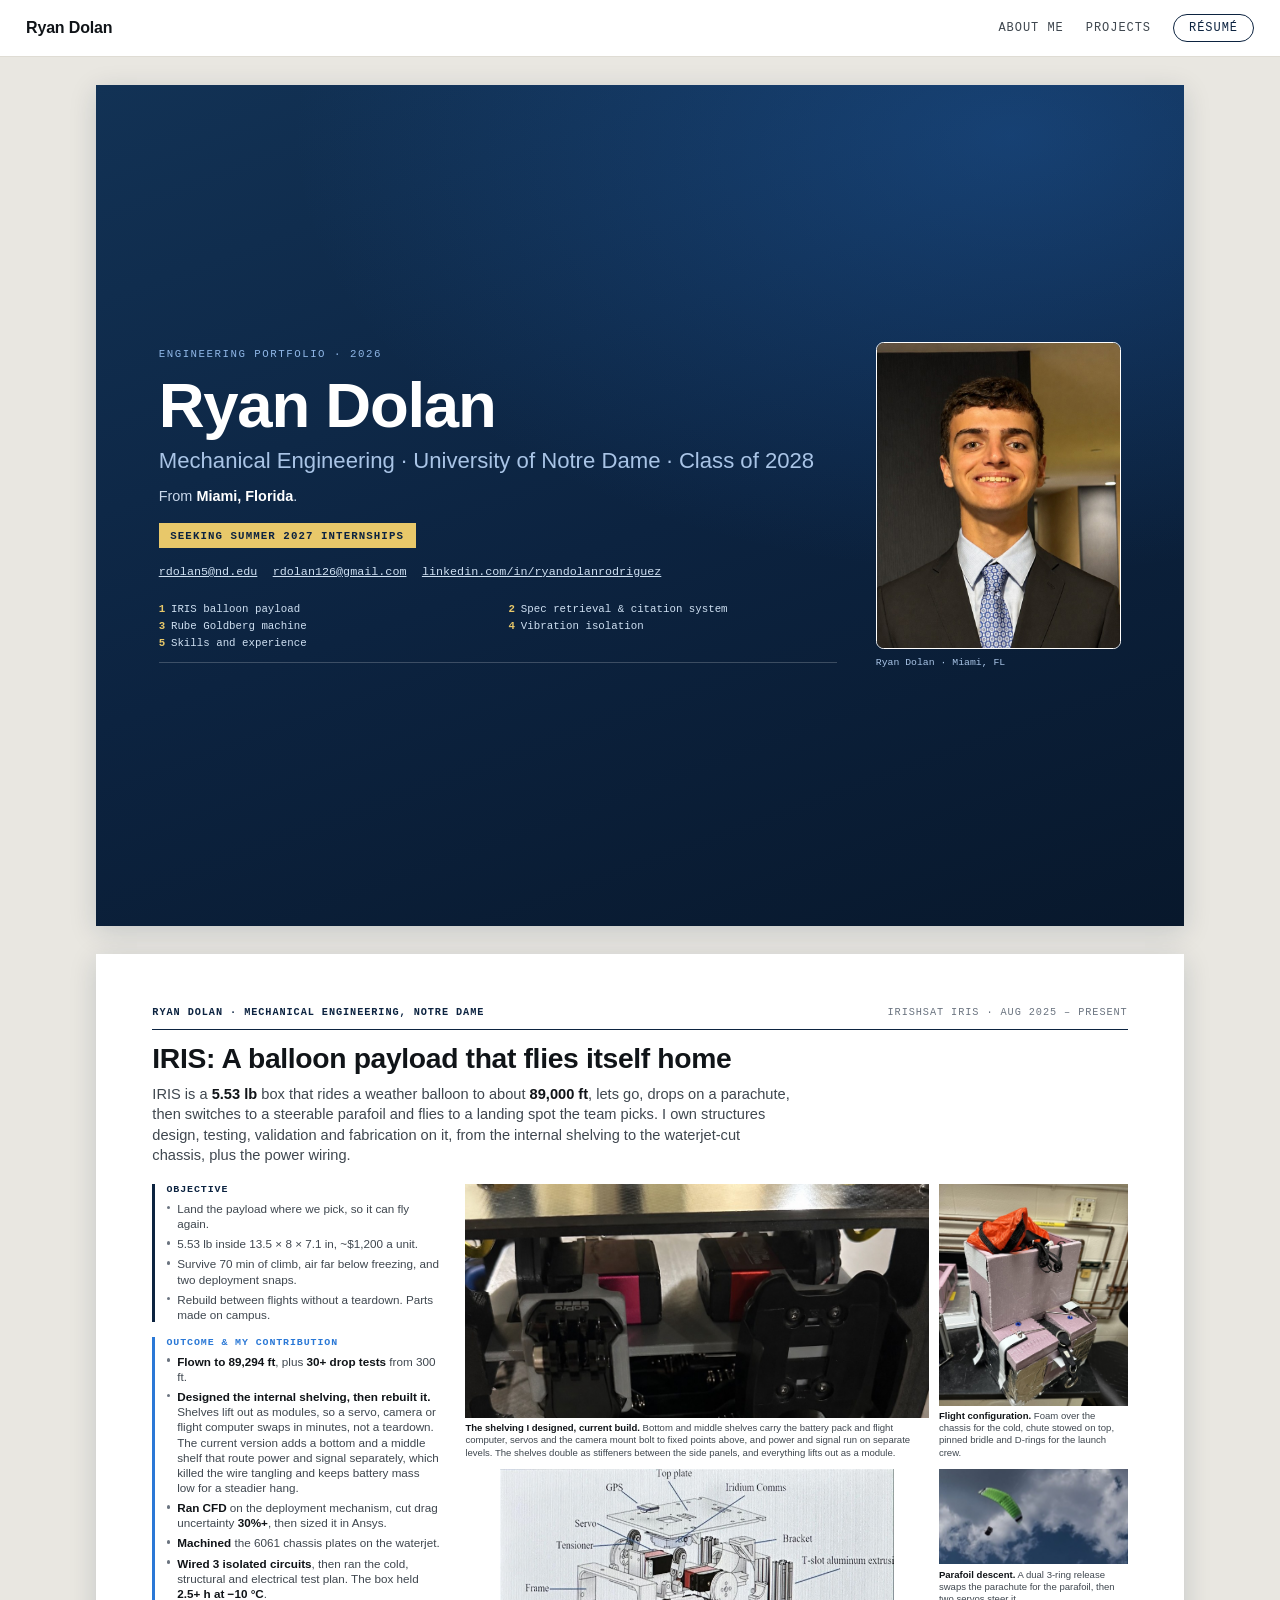
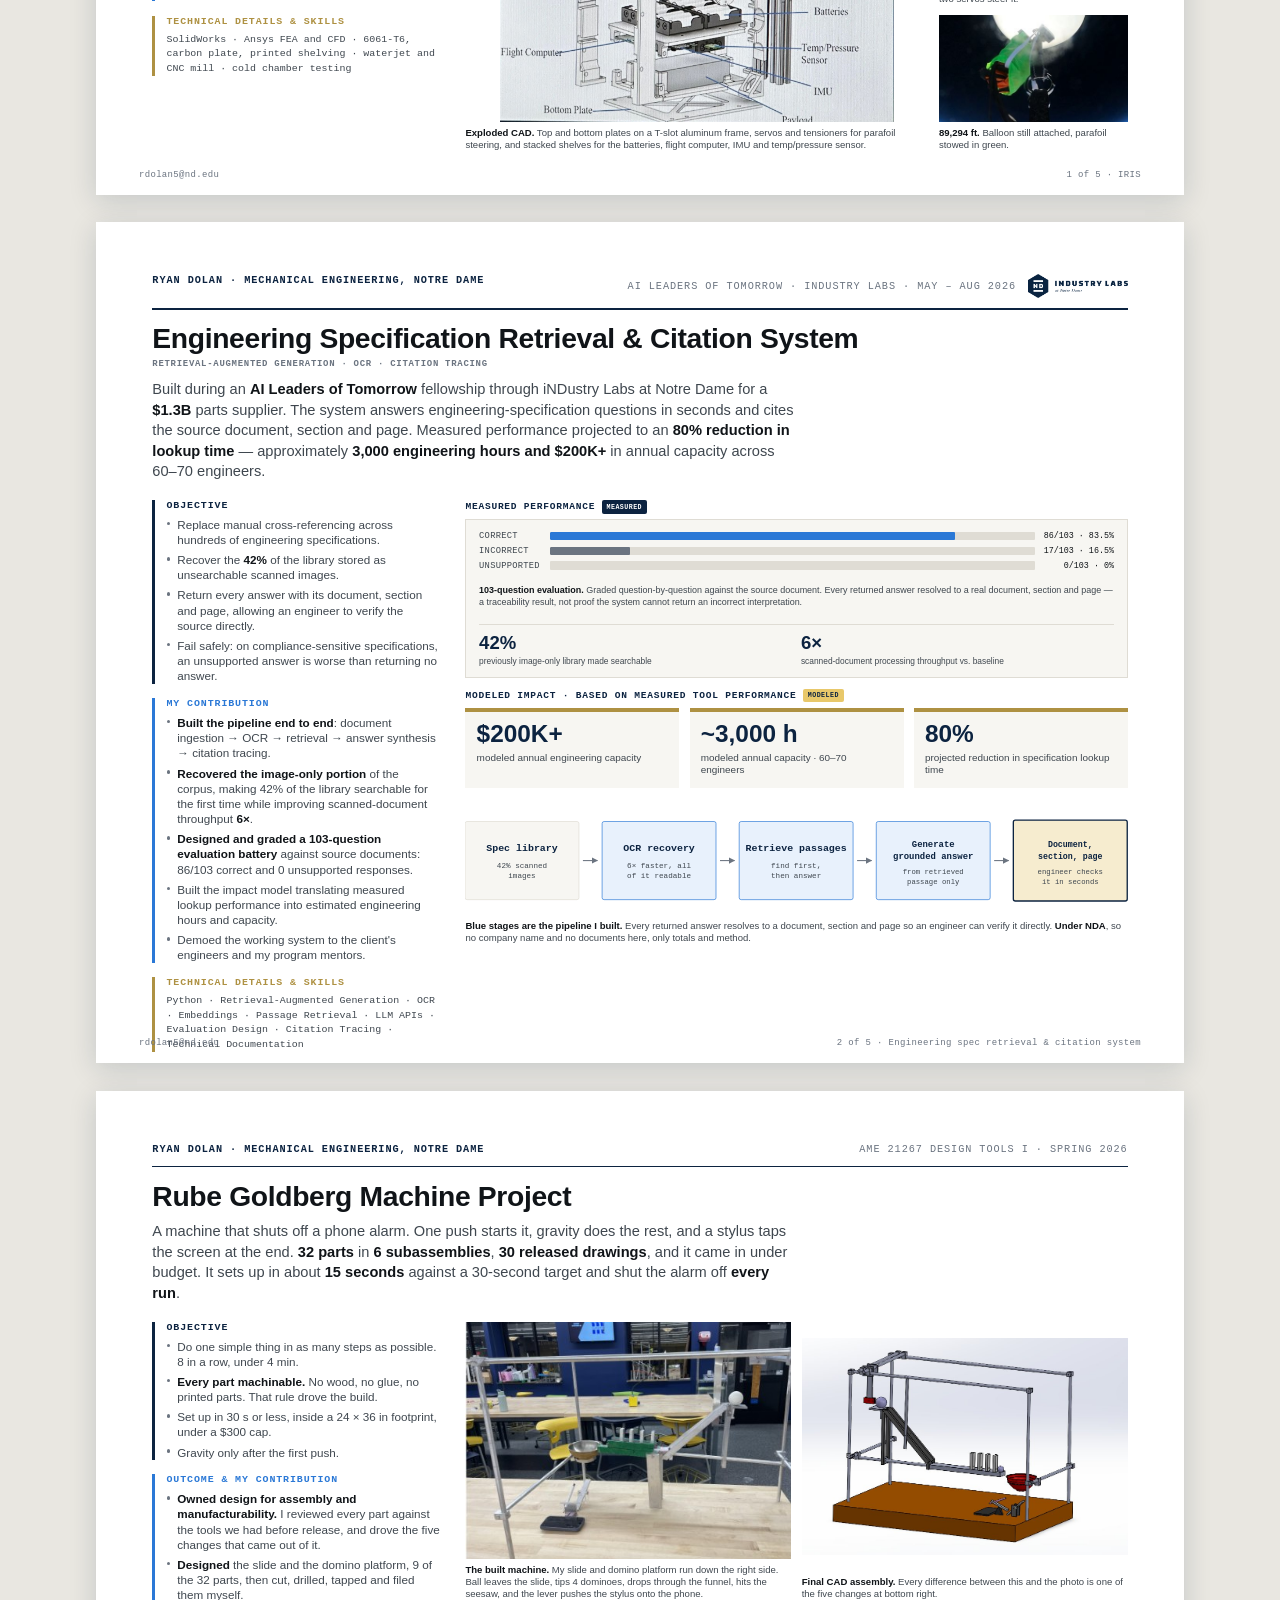
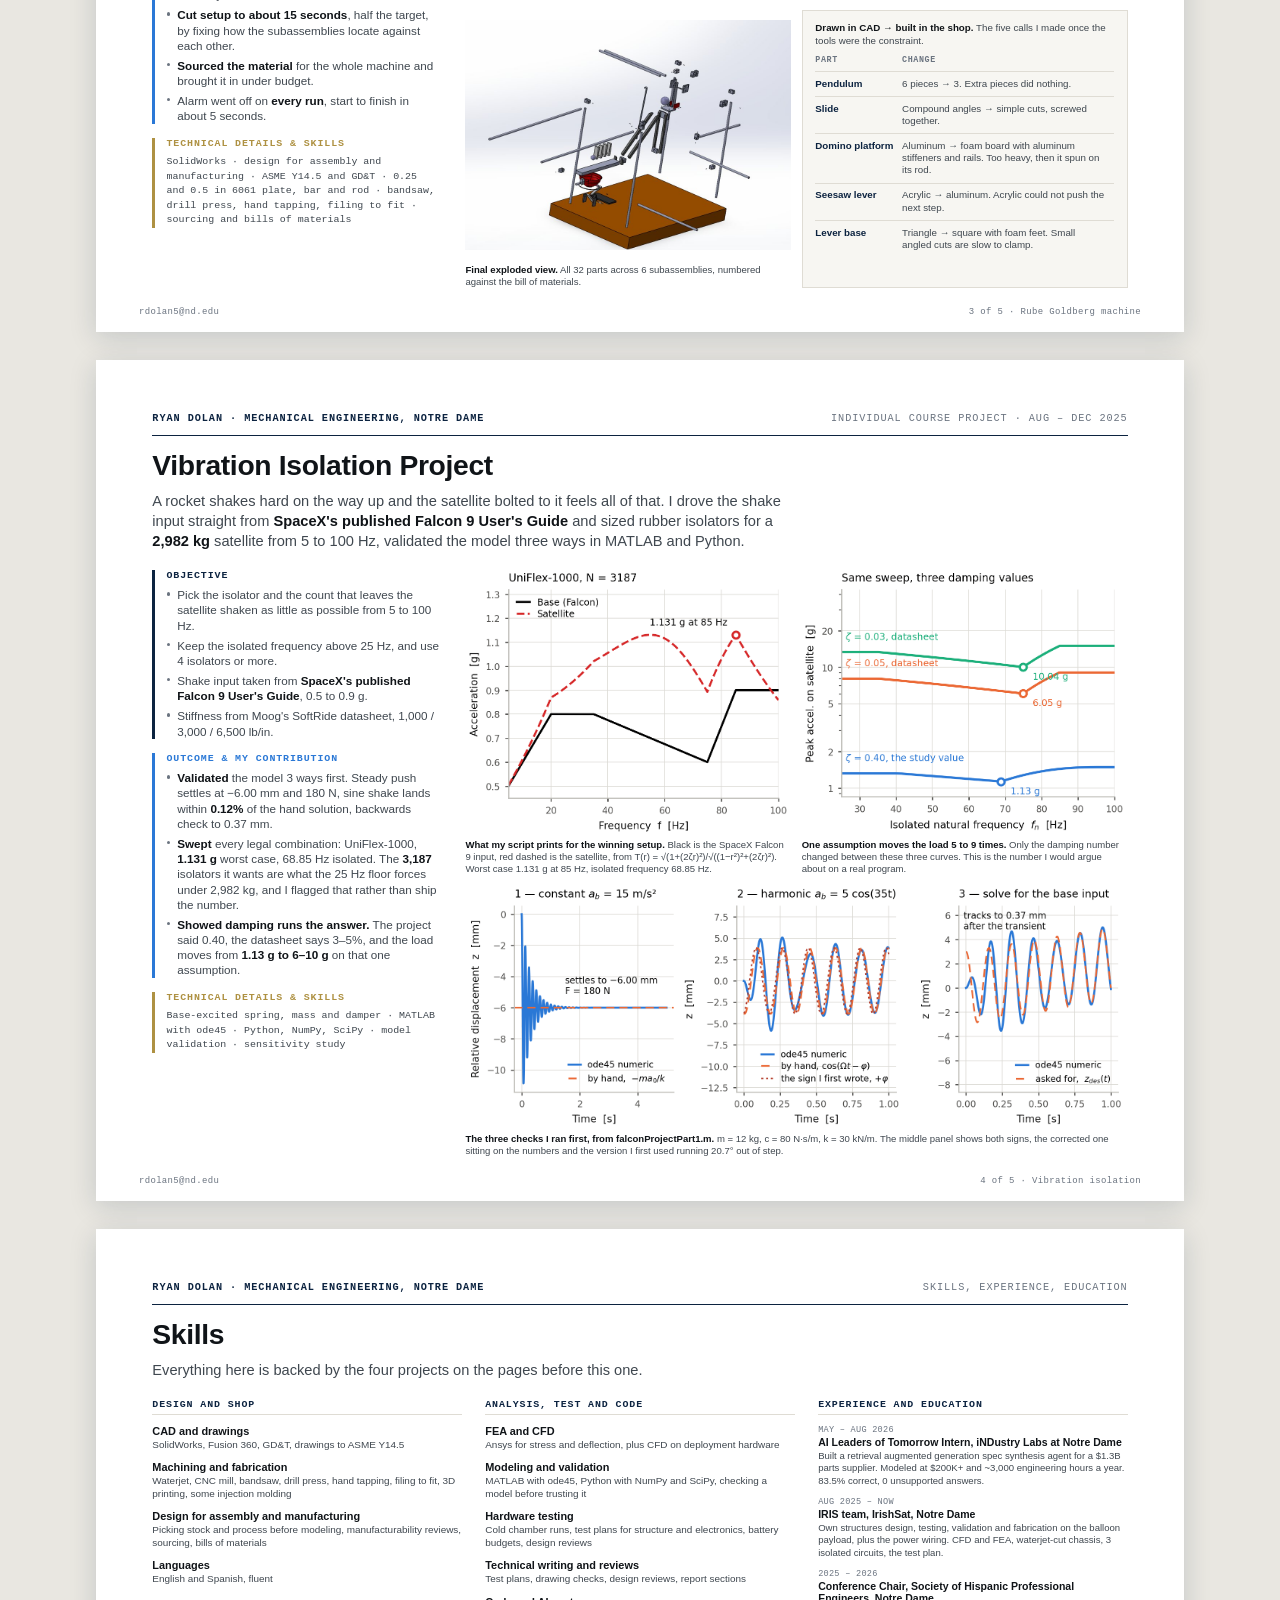
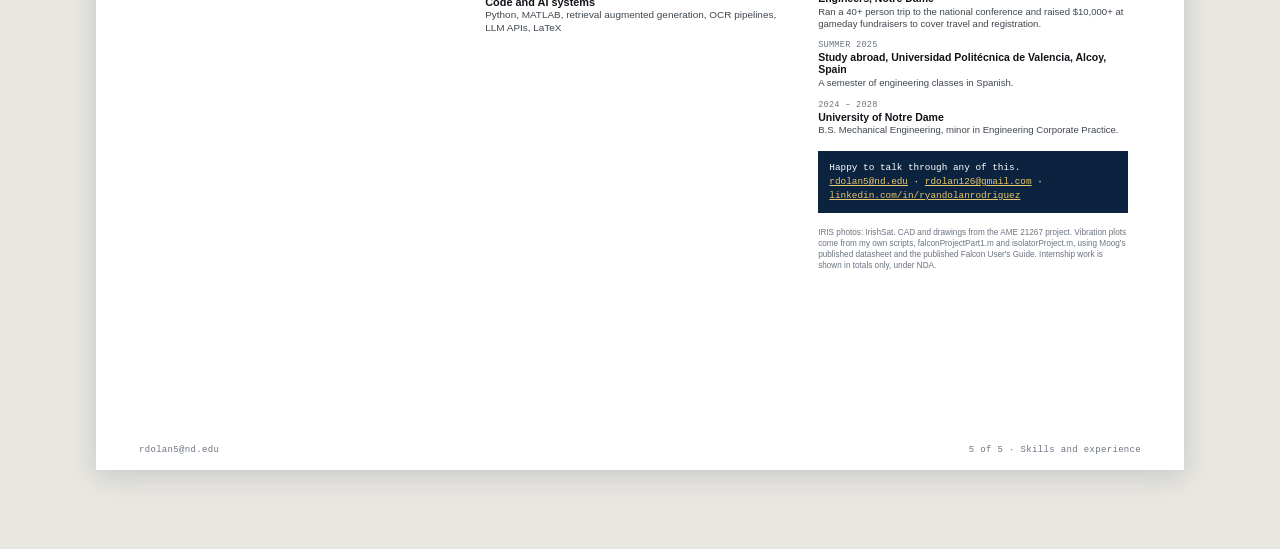
==== print/portfolio-print.html @ 0b66a037 "Rebuild portfolio as a responsive static site - Real HTML/CSS instead of a JS-unpacked bundle: insta" ====
<!DOCTYPE html>
<html>
<head>
  <meta charset="utf-8">
  <title>Ryan Dolan · Engineering Portfolio</title>
  <style>
    * { margin: 0; padding: 0; box-sizing: border-box; }
    body { background: #faf9f5; display: flex; align-items: center; justify-content: center; min-height: 100vh; font-family: -apple-system, BlinkMacSystemFont, sans-serif; }
    #__bundler_loading { position: fixed; bottom: 20px; right: 20px; font: 13px/1.4 -apple-system, BlinkMacSystemFont, sans-serif; color: #666; background: #fff; padding: 8px 14px; border-radius: 8px; box-shadow: 0 1px 4px rgba(0,0,0,0.12); z-index: 10000; }
    #__bundler_thumbnail { position: fixed; inset: 0; width: 100%; height: 100%; display: flex; align-items: center; justify-content: center; background: #faf9f5; z-index: 9999; }
    #__bundler_thumbnail svg { width: 100%; height: 100%; object-fit: contain; }
    #__bundler_placeholder { color: #999; font-size: 14px; }
  </style>
  <noscript>
    <style>#__bundler_loading { display: none; }</style>
    <div style="position:fixed;bottom:12px;left:12px;font:13px/1.4 -apple-system,BlinkMacSystemFont,sans-serif;color:#999;background:rgba(255,255,255,0.9);padding:6px 12px;border-radius:6px;box-shadow:0 1px 4px rgba(0,0,0,0.08);z-index:10000;">
      This page requires JavaScript to display.
    </div>
  </noscript>
</head>
<body>
  <div id="__bundler_thumbnail">
<svg xmlns="http://www.w3.org/2000/svg" viewBox="0 0 400 400">
  <rect width="400" height="400" fill="#0c2340"></rect>
  <text x="200" y="230" text-anchor="middle" font-family="Georgia, serif" font-size="150" font-weight="700" fill="#e8c86a">RD</text>
  <text x="200" y="290" text-anchor="middle" font-family="monospace" font-size="20" letter-spacing="4" fill="#8fb6e6">PORTFOLIO</text>
</svg>
</div>
  <div id="__bundler_loading">Unpacking...</div>

  <script>
    
document.addEventListener('DOMContentLoaded', async function() {
  const loading = document.getElementById('__bundler_loading');
  function setStatus(msg) { if (loading) loading.textContent = msg; }

  const FONT_MIME = /^(font[/]|application[/](x-)?font-|application[/]vnd\.ms-fontobject)/i;
  const MIME_TOKEN = /^[\w.+-]+[/][\w.+-]+$/;
  function toBase64(bytes) {
    let bin = '';
    for (let i = 0; i < bytes.length; i += 0x8000) {
      bin += String.fromCharCode.apply(null, bytes.subarray(i, i + 0x8000));
    }
    return btoa(bin);
  }

  // Error sink persists across replaceWith since it's on window, not the DOM.
  window.addEventListener('error', function(e) {
    // Failed resource loads (CSP-blocked links, scripts, images) fire plain
    // events at the element — warn only; real JS errors carry message/error.
    if (!e.message && !e.error && e.target && e.target !== window) {
      console.warn('[bundle] resource failed to load:',
        e.target.tagName, String(e.target.src || e.target.href || ''));
      return;
    }
    var p = document.body || document.documentElement;
    var d = document.getElementById('__bundler_err') || p.appendChild(document.createElement('div'));
    d.id = '__bundler_err';
    d.style.cssText = 'position:fixed;bottom:12px;left:12px;right:12px;font:12px/1.4 ui-monospace,monospace;background:#2a1215;color:#ff8a80;padding:10px 14px;border-radius:8px;border:1px solid #5c2b2e;z-index:99999;white-space:pre-wrap;max-height:40vh;overflow:auto';
    d.textContent = (d.textContent ? d.textContent + String.fromCharCode(10) : '') +
      '[bundle] ' + (e.message || e.type) +
      (e.filename ? ' (' + e.filename.slice(0, 60) + ':' + e.lineno + ')' : '');
  }, true);

  try {
    const manifestEl = document.querySelector('script[type="__bundler/manifest"]');
    const templateEl = document.querySelector('script[type="__bundler/template"]');
    if (!manifestEl || !templateEl) {
      setStatus('Error: missing bundle data');
      console.error('[bundler] Missing script tags — manifestEl:', !!manifestEl, 'templateEl:', !!templateEl);
      return;
    }

    const manifest = JSON.parse(manifestEl.textContent);
    let template = JSON.parse(templateEl.textContent);

    // Nested page bundles (iframe targets). Each ships ONCE, in the ROOT
    // document's manifest; frame srcs carry an about:blank#<uuid> marker
    // instead of a substitutable uuid. Every document mints the blobs for
    // its OWN frames — from local text at the root, or text obtained from
    // its DIRECT parent over the relay protocol below — so each frame
    // navigation stays same-origin with its initiator and a deduped page
    // loads at any depth on any host, including a file:// download's
    // opaque origins (where a blob minted by one document cannot be
    // navigated to by another).
    const pageOrderEl = document.querySelector('script[type="__bundler/page_order"]');
    const pageOrder = pageOrderEl ? JSON.parse(pageOrderEl.textContent) : [];
    const pageSet = new Set(pageOrder);
    const pageTexts = {};

    // ── Nested-page text protocol (parent-chain relay) ──
    // Page bundles ship once, in the ROOT document's manifest. Every
    // document mints the blobs for its OWN frames, obtaining page text
    // through a strict parent-chain relay: a document only ever SENDS to
    // its direct parent (which, for every document the publisher's own
    // runtime minted, is another publisher document) and only ACCEPTS
    // text from that direct parent; requests from below are honored only
    // for the document's own child frames, and the ROOT never sends
    // upward at all. That last rule is load-bearing: the artifact host's
    // frame-ancestors allows claude.ai (and friends) to frame an
    // artifact, so window.top can be a FOREIGN document — a top-addressed
    // protocol would hand page uuids to that ancestor and accept forged
    // "page text" from it, minting attacker HTML as an artifact-origin
    // blob document. The chain never touches the ancestor: requests stop
    // at the root, replies are origin-addressed per hop (never '*' when
    // an origin exists), and both directions are origin-gated (on https
    // a foreign sender's origin can never equal this document's; in
    // opaque contexts — file:// — everything serializes as 'null', where
    // an embedded EXTERNAL frame still fails the gate by carrying its
    // own real origin, and a sandboxed child of such a frame is excluded
    // by the own-child-frames check plus uuid unguessability). Shape is
    // deny-by-default: one request form, one reply form, no error
    // replies.
    // window.origin is the SERIALIZED SECURITY origin ('null' in opaque
    // contexts such as a sandboxed preview iframe) — location.origin is
    // computed from the URL and stays 'https://…' even when the document
    // is sandboxed, which would misgate every opaque chain.
    const OWN_TARGET = /^https?:[/][/]/.test(window.origin || '')
      ? window.origin
      : '*';
    function trustedOrigin(e) {
      if (e.origin === window.origin) return true; // https chains; opaque==opaque
      // file:// trees: Chrome serializes the file document's origin as
      // 'file://' while the blob: documents it mints serialize as 'null',
      // so the two legitimate shapes can never string-match — accept the
      // pair in both directions. https origins never serialize as either,
      // and sender identity (own child frame / direct parent) is checked
      // separately.
      return (
        (e.origin === 'null' &&
          (window.origin === 'file://' ||
            window.location.protocol === 'file:')) ||
        (/^file:/.test(e.origin) && window.origin === 'null')
      );
    }
    // Non-empty only in the root document (nested bundles ship an empty
    // island), so it doubles as the root marker: the root answers from
    // local text and treats a miss as authoritative — never relaying to
    // its (possibly foreign) parent.
    const isPageRoot = pageOrder.length > 0;
    const blobUrls = {};
    const resourceBlobs = {};
    const UUID_SHAPE = /^[0-9a-f]{8}-[0-9a-f]{4}-[0-9a-f]{4}-[0-9a-f]{4}-[0-9a-f]{12}$/;
    const pendingFrames = {}; // uuid -> [{el, frag}] awaiting text for own frames
    const pendingRelays = {}; // uuid -> [childWindow] awaiting text to pass down
    function mountPage(el, frag, text) {
      const pageBlob = new Blob([text], { type: 'text/html' });
      const u = URL.createObjectURL(pageBlob);
      resourceBlobs[u] = pageBlob;
      el.src = u + frag;
    }
    function deliverPage(uuid, text) {
      const frames = pendingFrames[uuid];
      delete pendingFrames[uuid];
      if (frames) for (const f of frames) mountPage(f.el, f.frag, text);
      const relays = pendingRelays[uuid];
      delete pendingRelays[uuid];
      if (relays) {
        for (const cw of relays) {
          try { cw.postMessage({ __bundler_page: uuid, __bundler_text: text }, OWN_TARGET); } catch (err) { /* gone */ }
        }
      }
    }
    function ownFrameWindows() {
      const out = [];
      for (const f of Array.from(document.querySelectorAll('iframe'))) {
        try { if (f.contentWindow) out.push(f.contentWindow); } catch (err) { /* detached */ }
      }
      return out;
    }
    window.addEventListener('message', function (e) {
      const d = e.data;
      if (!d || typeof d !== 'object' || !e.source) return;
      // Origin gate first; the structural checks below (own-child-frames
      // for requests, direct-parent + solicited-uuid for replies, the
      // root's never-relay rule) are what hold in fully opaque chains
      // where origin strings can't discriminate — a sandboxed root's
      // FOREIGN wrapper still fails all three even though both serialize
      // as real-vs-'null' rather than matching.
      if (!trustedOrigin(e)) return;
      if (typeof d.__bundler_need === 'string' && UUID_SHAPE.test(d.__bundler_need)) {
        // Requests are honored only for this document's own child frames.
        if (ownFrameWindows().indexOf(e.source) < 0) return;
        const uuid = d.__bundler_need;
        const text = pageTexts[uuid];
        if (typeof text === 'string') {
          try { e.source.postMessage({ __bundler_page: uuid, __bundler_text: text }, OWN_TARGET); } catch (err) { /* gone */ }
          return;
        }
        if (isPageRoot || window.parent === window) return; // authoritative miss
        const waiting = pendingRelays[uuid];
        if (waiting) {
          if (waiting.indexOf(e.source) < 0) waiting.push(e.source);
          return;
        }
        // Never-answered uuids would otherwise accumulate forever under a
        // request spray; past the cap (far above any real page count) new
        // relays are dropped rather than remembered.
        if (Object.keys(pendingRelays).length >= 128) return;
        pendingRelays[uuid] = [e.source];
        window.parent.postMessage({ __bundler_need: uuid }, OWN_TARGET);
      } else if (
        typeof d.__bundler_page === 'string' &&
        UUID_SHAPE.test(d.__bundler_page) &&
        typeof d.__bundler_text === 'string'
      ) {
        // The shape test is load-bearing beyond tidiness: the solicited
        // check below uses the in operator, which matches prototype keys
        // ('__proto__', 'constructor') — an unshaped key would reach
        // deliverPage and throw, painting the error banner.
        // Text is accepted only from the direct parent — the document
        // that minted this one.
        if (e.source !== window.parent || window.parent === window) return;
        if (!(d.__bundler_page in pendingFrames) && !(d.__bundler_page in pendingRelays)) return;
        deliverPage(d.__bundler_page, d.__bundler_text);
      }
    });

    const uuids = Object.keys(manifest);
    setStatus('Unpacking ' + uuids.length + ' assets...');

    await Promise.all(uuids.map(async (uuid) => {
      const entry = manifest[uuid];
      try {
        const binaryStr = atob(entry.data);
        const bytes = new Uint8Array(binaryStr.length);
        for (let i = 0; i < binaryStr.length; i++) bytes[i] = binaryStr.charCodeAt(i);

        let finalBytes = bytes;
        if (entry.compressed) {
          if (typeof DecompressionStream !== 'undefined') {
            const ds = new DecompressionStream('gzip');
            const writer = ds.writable.getWriter();
            const reader = ds.readable.getReader();
            writer.write(bytes);
            writer.close();
            const chunks = [];
            let totalLen = 0;
            while (true) {
              const { done, value } = await reader.read();
              if (done) break;
              chunks.push(value);
              totalLen += value.length;
            }
            finalBytes = new Uint8Array(totalLen);
            let offset = 0;
            for (const chunk of chunks) { finalBytes.set(chunk, offset); offset += chunk.length; }
          } else {
            console.warn('DecompressionStream not available, asset ' + uuid + ' may not render');
          }
        }

        if (pageSet.has(uuid)) {
          pageTexts[uuid] = new TextDecoder().decode(finalBytes);
          return;
        }
        if (FONT_MIME.test(entry.mime) && MIME_TOKEN.test(entry.mime)) {
          // Strict artifact hosts allow font-src data: but not blob:.
          blobUrls[uuid] = 'data:' + entry.mime + ';base64,' +
            (entry.compressed ? toBase64(finalBytes) : entry.data);
        } else {
          const blob = new Blob([finalBytes], { type: entry.mime });
          blobUrls[uuid] = URL.createObjectURL(blob);
          resourceBlobs[blobUrls[uuid]] = blob;
        }
      } catch (err) {
        console.error('Failed to decode asset ' + uuid + ':', err);
        const blob = new Blob([], { type: entry.mime });
        blobUrls[uuid] = URL.createObjectURL(blob);
        resourceBlobs[blobUrls[uuid]] = blob;
      }
    }));

    const extResEl = document.querySelector('script[type="__bundler/ext_resources"]');
    const extResources = extResEl ? JSON.parse(extResEl.textContent) : [];
    const resourceMap = {};
    for (const entry of extResources) {
      if (blobUrls[entry.uuid]) resourceMap[entry.id] = blobUrls[entry.uuid];
    }

    // Artifact-host CSP (connect-src 'self') refuses fetch() of blob: URLs —
    // consumers read these Blobs directly. Survives the swap like the error sink.
    window.__resourceBlobs = resourceBlobs;

    setStatus('Rendering...');
    // Page uuids have no blob here — they ride inside about:blank#<uuid>
    // frame markers the pass below resolves after the swap.
    for (const uuid of uuids) {
      if (pageSet.has(uuid)) continue;
      template = template.split(uuid).join(blobUrls[uuid]);
    }

    // Strip integrity + crossorigin — blob URLs from a file:// document inherit
    // a null origin, so crossorigin forces a CORS fetch that SRI then rejects.
    // The manifest bytes are ours; SRI protects against CDN compromise, not this.
    template = template.replace(/\s+integrity="[^"]*"/gi, '').replace(/\s+crossorigin="[^"]*"/gi, '');

    const resourceScript = '<script>window.__resources = ' +
      JSON.stringify(resourceMap).replace(/<\//g, '<\\/') +
      ';</' + 'script>';
    // Inject after <head> so the DOCTYPE stays first; prepending the script
    // would push the parser into quirks mode. DOMParser always emits a <head>
    // (synthesizing one if the source HTML omitted it) but may carry
    // attributes through, so match the full opening tag. slice() rather than
    // replace() keeps us clear of $-pattern substitution in resourceScript.
    const headOpen = template.match(/<head[^>]*>/i);
    if (headOpen) {
      const i = headOpen.index + headOpen[0].length;
      template = template.slice(0, i) + resourceScript + template.slice(i);
    }

    // Parse the template and swap the root element. Scripts inserted via
    // DOMParser/replaceWith are inert per spec — re-create each with
    // createElement so they execute, awaiting onload for src scripts to
    // preserve ordering (React before ReactDOM before Babel before text/babel).
    const doc = new DOMParser().parseFromString(template, 'text/html');
    document.documentElement.replaceWith(doc.documentElement);

    // Resolve page-frame markers: mint this document's own blob for each
    // framed page — from local text when this is the root, otherwise by
    // asking the direct parent over the relay protocol above. An
    // unanswered request leaves the frame on about:blank, the same
    // degraded state as a refused embed.
    {
      const MARKER = /^about:blank#([0-9a-f]{8}-[0-9a-f]{4}-[0-9a-f]{4}-[0-9a-f]{4}-[0-9a-f]{12})(#.*)?$/;
      const needed = [];
      for (const el of Array.from(document.querySelectorAll('iframe'))) {
        const m = MARKER.exec(el.getAttribute('src') || '');
        if (!m) continue;
        const text = pageTexts[m[1]];
        if (typeof text === 'string') {
          mountPage(el, m[2] || '', text);
        } else if (window.parent !== window && !isPageRoot) {
          const had = pendingFrames[m[1]];
          (pendingFrames[m[1]] = had || []).push({ el: el, frag: m[2] || '' });
          if (!had) needed.push(m[1]);
        }
      }
      for (const uuid of needed) {
        window.parent.postMessage({ __bundler_need: uuid }, OWN_TARGET);
      }
    }

    const dead = Array.from(document.scripts);
    for (const old of dead) {
      const s = document.createElement('script');
      for (const a of old.attributes) s.setAttribute(a.name, a.value);
      s.textContent = old.textContent;
      // text/babel scripts with a src: read and inline. transformScriptTags
      // does XHR against the src, but blob:null/ from a file:// origin is
      // silently dropped. Inlining makes it a plain inline babel script,
      // which transformScriptTags handles unconditionally.
      if ((s.type === 'text/babel' || s.type === 'text/jsx') && s.src) {
        const pre = resourceBlobs[s.src.split('#')[0]];
        s.textContent = pre ? await pre.text() : await (await fetch(s.src)).text();
        s.removeAttribute('src');
      }
      const p = s.src ? new Promise(function(r) { s.onload = s.onerror = r; }) : null;
      old.replaceWith(s);
      if (p) await p;
    }
    // Babel standalone auto-transforms type=text/babel on DOMContentLoaded,
    // which fired before we swapped the document. Trigger manually if present.
    if (window.Babel && typeof window.Babel.transformScriptTags === 'function') {
      window.Babel.transformScriptTags();
    }
  } catch (err) {
    setStatus('Error unpacking: ' + err.message);
    console.error('Bundle unpack error:', err);
  }
});

  </script>

  <script type="__bundler/manifest">
{"8a163c71-49df-4719-a00f-afc0848e85d1":{"mime":"image/jpeg","compressed":false,"data":"/9j/4AAQSkZJRgABAQAAAQABAAD/2wBDAAYEBAUEBAYFBQUGBgYHCQ4JCQgICRINDQoOFRIWFhUSFBQXGiEcFxgfGRQUHScdHyIjJSUlFhwpLCgkKyEkJST/2wBDAQYGBgkICREJCREkGBQYJCQkJCQkJCQkJCQkJCQkJCQkJCQkJCQkJCQkJCQkJCQkJCQkJCQkJCQkJCQkJCQkJCT/wgARCAOIAvgDASIAAhEBAxEB/8QAGwABAQEBAQEBAQAAAAAAAAAAAAECAwQFBgf/xAAZAQEBAQEBAQAAAAAAAAAAAAAAAQIDBAX/[base64]/[base64]/GvHj3ck8ufTzrhnrhMTcrGd5MZ1kznWCSwlKKMyxlmxQBACAIEsEsAJLCCEogAAFgoFgtlFlLZS2UtWrrPRWt0w3CSobm6a0iNQykNyaLpuLuRb14do9vs8/pl58/[base64]/F6JfX6PL3iSl6dOfaPZOepfN4PZ5bPk8fZ5954565rk3DGdjm2PNKZkoyoksVLACASwSiSiAiiAgAAAFlFUVS1o10gu89F1tsm51jjnrk5t0mr1OfXp0jN65Xj1z2Gu/iOnPOzr6OHaOXPt5y4xzrfDp1p2m467zuXj1mS75w9F8sPRy5Dl4/d4rOMvDU65x1Oc6YMtDxymcqMqJLCKMrFSkixYsIsEogGdQiiKJQihZS2UtlLvOy6mjfXn0O1z0lnQMzeTLWi730lx3z0Nc+klxRNcqWW6JXOunG5Tlm5rpqaN9eXaO2d2XFx1McunJM8d4rHXmN+XrE+T4/[base64]/sufp+rXTOvE9CPkNN5xNww0MtjE2Oc6QxNww0MTcjE3pePv8A0v5/nfz/AOxmeGfZz8mPDx+hy8O85vzvpb7a/OP0Pm9W/[base64]/RcflfR8XPnn3+blnyZ9Hh05+Dfq667dPD7o578/f3ddVr0b16vP7ZZrrkzvlY1nIurSS5My5JIoUxOuDHTGjWNDGd5MTeTMsoBZRZooLrI1jNPb7/AB+rN9JZeU6w4Y64MtZLMq05k8WfVnU8+fRzTjN5MywSkysEsEsqKJNQzNDGekjDcXM1ZN/T+Tjyc75+/wBzyc/mfN+ng4+aeyuXf5nt3r078/r9/[base64]/[base64]/n/1Pl4c/[base64]/yGNfmd69eOP6W6/X8941OXHtw1MTPOzrMDWNWMeid1vTO5dY68zkmU3icjV5dLNMVa1o5zeSKJNCW0bxuOvbn1lre15uvKJzxzsvHWLJ1x0NL0l11zs06pfVOqM2Kxx6cE5XA78pzqee8Lm8Ofgs918neu+OiXnubK3o5bal6+/zfSl7a6s3k1gnLrzM5nKumOeTecYT83+b/AKJ80+R+m8v1pOU9fDV83D1eWzycu3Ped8M8bPX6Pm+iX6HbxfRzrd58pfXxkOWdc0xhnUw4Ys9HXx+qPX04eiame2TjOmTNBYLvG47dsdZbvOpXm9Pms8baue97M66bjG94Om/P1j1uBfrzOYzx1wsnKefTfP5+Ln34+do9nLHSvHz9PWzx+jruX2b6+vGvhz6vJPNvr1Xxb9Iv0PzH57Ov6c+R7zpnFRz1isc9ZOXHrwszjHKzrnlo7enz0+pnyeuXyeL3+PU8fn9fy94ebzTU7ez5/ry+t9D5HfOvRPJpfXvy+qXPP1c08Pj9fzN58eNZs9Hr+V0Ppdvj+7N+5383fO7neCSAodM9o6d+XSXdylcevNOc3a59NUUGM8jt04dDSK+1hwxccZy1nn5Hl1PI93j3li+2Xr6Ms3GOnM16PN6l9P0fB7ca5uma48N5R7fN+Szr5vwuHsj6H9R/n39DrUpOWOuDhjfKznx3x1Mc/Rxs4Znk1PZjxca+36/y3uy/Q+bmmvL8D6fyOnO3XGy9fPY9/v8An+ma9j449f2fg/Ql+r8eeJPJOF1nWLmt3OifW+V9Ca+v6fle7F7+fmXr05do1cxe3fl0jU56l3rlo7ZtOfS6M43xNY4+avRPH1T1uWSuLU/Qc5yxrHKTU82t1nn01FvWw82XM089rr9H5/183l7PBiX6nPzQ79fH7TX8b/s/zZf5D7vr/p5frenlLPRvy9E7cs5WcNcLOfK87PXyWz5vi93g3nn5+/msu+fQ+l7fjdZfX8vv8q53z1KznWUqFWE73zl78ISwBBqU6evj6prvPmSPo+v4ml+9r5/eX0dfJ2j2b8tXp28Pol9Pbh3l63NjSDn5vTzPF5fZ5dZ8+OPDWfp9Pj8a+y/Pj+gZ8fbnveNZrHi9vgufP7fH6z03ho8evHdTpeez6n0/h/W575eT3eI9fp8fvldvPk9c80TpnFXeM4Ot4Q7545s35pwsYc7O/bw9Dp4vR83UnlZ1l256Jme+Xwa+l5rPJx9PA5SkiwAAgAAAO3fxipF1rBPd1+d6Zr6W/NJffnw09fo+VZf0Hp+L9POvZrl0zTUMY68zy+P6Hh1n4vL7nLWfh8fsZr5L6jWfr+jxfT59OvDt5s3rjtmzyXrzsZ68jx578NT0cc9zz+/yXN+t6OXqxucNeGzXLh49T6+fndU118vU92/B0l9meEXrz5c7N8eWbm+fy+XU+jr5lT2+KdCPXyN498Xw/Q59Tyef0eUnS5s8+blMrAACKIsABQACVS9eNX0MdpeHTXA9vXw/Uln2PD7c69PXjvN7XG5c51k5ef0rEvOpZs5MrPn/AE/ka1n7V+F6c6+veVl4+fPzdZ+t5vF2Trx7Kkx6B6cerOvZ08rOufh6+bWeOenm1n0XfI7a83UzudpcTpzMZcbOGbwszw9Xl1mbn0JeP0+2c6zZg1jj5q93T5/rOXi9PluevHPBEsEBKIAAAAAAACoNdOOl69OfulnsvuzZ6kzvpfLT2a8neO2dJeK5sce2K5TXMqLPg46+bpy9U82l/ST4XTOu/hcdZ6OWz3enz7mr6fD9LN7zMl68phHn35tTy6vrNZ3kvHtyNd/HT6d8naXXGSzw8fR6rPn8Ps/MOH1vm9j6/n5dJc8+mrPm+f2eGz1PLzKwSwAIAABKIAolCKIUihKJvNN/S+Z0X7ft/M/Rzr7t+Vyzfo/I3y1O31vy/wBbN/QdPn+jOumLkzy1xq8px1MvntZ7eT2crnxz08LMOnMIRrJfb0+d3mvq+n4uc39Hy+V6pfV4vXhPLcNOnbz9oeD3+CzfLjxs9c4ZPten4f0M678ukPB17cE7+Tr4q59sdbNe3y+7N59PPbb8/XkuZksQhYAAEoASiKIoiwAAAAWUFG1XWZY9GfPK6+z5/[base64]/L0PV6PD61rzE4C5gAIABAAAAAAAA36/D0Xt5t5MBAUEFJpDWLCSlggAAABKIogAAAAEsACwLAohSKAFgsBrNBTXo8/[base64]/8QALRAAAgICAQMDBAMBAAIDAAAAAAECEQMSEAQgIRMxQCIwUGAFMkEUI4AkcJD/2gAIAQEAAQUC/wDRtfr9Gv66kJfrqF+vr9fX6+v19f8Ao3f/AOc1o9SAsluMlOP6zJ6jmz0txRUS/wBVeOSxwnGfZPIoCjsKNfq+LSJ0uX/4mXJU8XWSRglsnvkI41D9Zz+Z9VNqHvwsnpST2j+sulm6nqfVlsXZ08PVy/rXVTjHFJ+TDgnlMWGOGP611GJZcOP+OySF/HYkKKiv1mhLy/f4Vf8A1FRXwa/TEiuyvv19y/z6RRRXNfAormv0RFmxt2N/Da/RbL4sUvv1+o2X9miiiiv11Go4lfra4QyrTX2q/UFzXE/sUV+oriJqajiOP6UvvriDoviUeHEr9YQkRiUNDVD/AFmJjXZJcNFfqyQiEqE0SkRi2NGhoaDRX6GvuX2rixWQgIaK4okMfY+H+air4r4C7IkLYlXZIl2Vw/zq++u1EURdF3zZIfaxj/OLvv7lCRCFCiew+JEh8Llj/OrsfYuaH3oxQTNSmNFDQ+GiuzUmvzq5vtXY+xFGpGJi4RpZLGSj4fD5SIYrHjpZYj/PN/eRHhMjl0P+gg/BZkKKNRoSIwIx8ZImSJKI/wA0ly/uUJEYlDscXWzISuWfMoLH1EZQ9aI5LhrihERe0icfOSNEvytCKKK7H9quUJdjjZq2TlNqDcIxkep4gy+VESF7MkZV4l+US5X20hI14oYoiiakCuKGuH7TfnEvFEebFITLLJskTRRRRX49K2/t0UUJCXDInpmqQ2iyJqSXNofssZGNCEh+OKXCZublWOJOND/Jey5RQu5FCiUUMoSJf04Qjckxj5QmIRLts2PUNyXlMY5inf45coX2VxESF2SfFc2WPlcIQhiHEfDY+EyTJGfNqY5uQhfkFyua5SEjUUeL+1Y+VwhEfBIssY+H2PHa6jDRGWriIX49C4XZRqJdl9iGiub7lwhFjlwmN8PthHx1eJyMq1ay+MKb/F+32F2L7Vlllj4fdYhdr7VEUBeDLHxmwqahi8x+mKd/iV2LvQuLL5vmyyyyyyy/sIssT70hERkjqvpXqPb1XIwqyWM1+Rixyzyf8f1KH0WdEunzR+2uxfYRZf2LLL5sssvvXFikbFl8xRRFCJSJ5KXU5Iyj6HjBjox+CRV/Gx9G3HPCXV9R/HY49Bh9Yhl2nPLbmo0+ixSJ9HOI04/aXavnXxZZfKIoS4bJsyN3OOzVVjxkUalfEhCWSXTdDi6WOb1f5Pqenxxhhj9OP2S9k2JjysU4pUshl6aBLDOHelzXFC76+RfKfCIkUUMmTk7krJwdwh9OOPiK7K+FjyTwy6r+Qzzljwwwxf8Af2FEim+PYR/u7TUjZsyYoTXpyRVkV4orlIo1EjXtor5qIiIlkmSfDKFESoXyI5smMh131QywyT1vI/plrRVt/S/NyaKs21Xqaxx9XGa9OoR9uUKJRQkUNfgkJkZEXwxo1KNRLtr49GPqZ43jzRzymm5ZFq9blk8P07cmSnRC7hDcy5BLxyiIuFw+KKK+2vibGMiIaKK/AtGPNPGY8v8A0PN4PTZkdH94OOSctIxU8jMcPp9T/wAq9uEYyhr79FfEsbIkBEeaH3XzXyaMWb05PqYZTqOpjEjgllJ6wxtPLJKGNOcnL044ob7Y4u+EJ0J/bfc/i0RRFiFKhyFw+2yzQ1KHEr4ddlceYTy4I9TmzaY8Tx+oZZqC0nmf0Yk3LLLFUDdRepRQuyh9t/ef34IjESriiPD4feoEojj8ryiOT1Z9RkSPQc3ny6pY5ZiUowjcpEZRa6XJbooXFFcND+wvjsgiKFwuFyxj7KFAUPE4jh9L+TQ42YtIS6jJQ+nMuXysJkyRMW03ejxzWbH3sfeu+y/gxFwmJlmxfDH2RiJcVZKH0zjT+VpZD/[base64]/GrMun6Txjxym8HS4sBRQyQ+EjfzsJkWR965lw+GbDmLJYhcUV9hCFyybNuUhIooXCEUVxY5EnxZsSY2SZKQ5yUk74gthqihFFcRVkI0Yly+GMZfZZsZcEGYYbETUaGSHxuxmxCdkP7LwSkbikN2MY5DZPIoiyRkKJAUqE0/tIXbLyalFcUJdiZvyxjGxmxuOZZI/1w2Fi1IYdjDj1MmIcDUUShxIRooj/AF7WMaGMsbL4RF0JkkSJjJeBslMsxmL3uhzNhPlkvBPISbbuhdQ0sWdmXK2YsjrHJl/YRHtfFFC4Q+5jY2NkpjzU3nNmKQpHuaEVQzHaMbHGx4kSxigaFFH8v1f/AD4ej/lM/Rvpf5LD1Zubc2PhjY2MsQjYhMu1IkMzS8uT4RGRjmN7cOWpGYlaUDJUFKSkTWp/rKE6W5hnbgLm+yhIoRfL5rsbLEIb4kxsZJkpk3uLE0NlSkYsfhofHuRRFeV7P3obo3I2zGkddmj1HWSnOE+kW/VJeaH2MYxj4s9Sj1URypmPJYyZkMr+pLlMjZjTGSj9OOXnFkUY+vE6iTkeo0OTkX2JGDGkITHI24XK5ssXD4rmxy7LJy8WSY2Sl4cyf1CgoE1K0QNy+GREQIvhsyeSEGZMOSUf5T+SeLDZDKpH8Zgl/wBf+3yxjGNn+Mm6HM2sbo2MWbUw5NlNmeTrV3VJ8WQyxH1Ea/6pH/VJmJ/U5qtljU8+0S+bNhMjOiOW3/jkIXFiYnxfK5S5bHIlOj1RTNzcm/pskxsl7VZ6SPSPSQunTHgUVqPmHmWhFURlxZdkDNGU8PUYsmHKdH0k+szYMUenxWXy2MY+ETMvHsN8IxT0HOySMsoxbk2Pv3oWVjyOXevJqY8ez3jBvqWRzEciLLLEJjkbkZcLtZKyTJDY8iQsqNiWZHsSZ/suLo9SJuRnRLJsOQ2bCkYv7MbPVp+o5Ig7aLOs6HF1scn8D1MZ9D/G/wDBk4s2NixskNlkZEnZmViJcoUiOQyzuP8Ao/gIoTqO5sbG5hkbmwpCkN8RELtYycbMipSyeX5E2TyM2ZuN9mWZFu0R8klSc3akOXm6Ondj9mSMT8a2RhqXy5F3zZZZsORKRZYpFkiXjiQj2Ni2j6mLGOI/HwYSpzyWuULJQsll+InsOZGZHIiLELtZIyf102Gmi2MRBm3LMmOiK8/4mSl9M5U4zbFDdtamPKoqGTdTH5F4I+zmbmxuWi0bFllljY2N8M2NiU/Es6Y5l2Vx/sMY4pDyWbE/hX2Xxj43oeU34UqMeUjIT7pIkiOMy4dj/nY+lbS6NojIh5lLljga8SQ8SFA8QUlsJamPJRUpkMSPTRKROVJTNz1D1pNxmzcssss2GxslkUR5keqesetsr4XvoUezv6cknWvgcLWvx9zcciyMhSKMbIeUhdsjW3GJKKKFFExMxKkzy2hrj/aJ5NSU1XqC+o/qPyQ94N1H2kxyp5JDnRGcpcR42FM2NhyGyyRlk75shjcj06SxyuEPpljsWEa8T9rsjHYlJxG/kUhRQ9eIPzFqSWPxjXC7XxZfFk34j5lGRshSRXloZYshlZWyoUvDtkMdmPp6cagPKjLOx+R+8iPt7EPLkf6WNmxsTl52bMnMVsQwttRopFcMs9ycdiSoxtJSkmP5O/CQsVmPHSghc2LuZZZRvQsxLOYMlmw8hPISzO1mLtQJVYiIpcMlMvzNpCmpkfaRC0WWLyOI0OJq0SXE1aErMWHzHHQ/c3HkHNkW2f5KdcSdfMiyJBkBIY3QpGwnw+1rhskyxNEMmkoZFJTZllQ/PG5gn5lQiB/iHkNx+RujJNycPAvavJt5vzBl8eCRIpoXlSiQ8PCOdCGUT9tiBPKOTbv5sfeFEKIi4y0ZbRj6lmOVkXw+Hw2WTyUpwriyyGbRf9TJ5NyyyKt41qWSTvHH6TY9xjZP2hjsWM9hTviSIyIzZBll2TYvfSx4UTXlfSRyU9tuNh+0lY40J0N3+A2I5GiGc/6KJ9ULOiU4ss6fIRmbF8MbNiTozyJKxx+wpUQzG6tSRjmi0x1xObuz/Losfttq/UHmsTNzHNNFeZobafq0LqLjNp8JF0Q8xryTpKcl+EUqNi7IE6s6eSUkLixsbLMkhrZj95I1HGu+Ksf0pZWjHkkKRsmSgSE/AvZ+0lblGuNuIToU/FjQ42PFZKOqFxFIiqXk3Mk2/wAJXZbL4gY2xSHI2HIlMc7GLwKQ5cWOV9yP6m1ij59hMsc/HuLx2Mn2I9SiExM1RRnlXEeE2R/rr5n4G/wll8XzFW44PPiI8pHIzYlKhuyyyYnx4J+/ffClQ52YpDfG2opWbotEppDk5Eu5SojkMcvGWajGU9miPs5+YKyWRRSk0PyThw/lalfdi6W7abEXR6rHNilzk4TL+6pUQlfE4knRsYp2nDzsoku9M3/8eSTb4Uhe7yUJm7ESiqaG/kpGlIf3IOhsiexJ8KJGPmSNNlkhS+BbNj1GOV8J0er4l7t96N/p5caK52Iy85H9Dfyo0jJNON/dQhezGNUWRkxlmX2+NFkvH2b5j7y8rsgrJPw/kr4UHaKLVbIjJEi6Ju/wqfjsujax/irIOjdEpliVihRqas0+Wo7DjX5+yLsTPBP+vyoOm1sNV+cix8KRGaLWry/LQvBNqQ1X2qGvyiL8P5im0WP9AXtf69/j/XUN/wDu7//EACQRAAEDAgYDAQEAAAAAAAAAAAEAAhEQUAMSICEwQAQxkGCA/9oACAEDAQE/AfhfhMzuhP8AEhsp2GW27wyM26xsZpdssSIRtuG6Cs+8p2IT83Bbyhzyp7553ORpnKD1NqKdpCDrWWItIr6o02xzF6qEN+9HM5kr1QJptpajQJtte2aAJotxag24TYJ6h7o1jhlTQ1mkonvSp1nnlTWdRpNuPGKzWe2OCVNxmzTQG4D8TP8ANv8A/8QAJxEAAQMEAgAGAwEAAAAAAAAAAQACEQMQIEAwUAQSISIxkBNRcID/2gAIAQIBAT8B+i9zoQrSg6eurAwmNgJiHWuEryoNj6Qo7cfxIaH5GoOB3xeePzqpVTjKkhNruCZ4kH5QcDtjmKcz9Kox2LXOCp1p+dg6RbKqeHB+E+gW2F6T/TXOoRKq+HlO9vogbAwmOkdZVohyI8phNQVMwVPWVaYKiCggqZ9OsKqU5s1qa2OuNOUPb1JzKGEKNkKFGE4TwRYIZi0KNEcJ4IUKLDGEBvQozHNHLGlFxqngOZFgoUZxrHghRaFFjcdTHTQoRGAHWFRaOYYjcj/Qn//EADIQAAEDAQYEAwcFAQAAAAAAAAEAAhEhAxASMUFgIkBQUSAwMhMjQmFxgJEEUnCBoJD/2gAIAQEABj8C/wB2mazWEAqducaoNrG0igVD4O5UnbBc/srZ1saHJEtouMSnPc/+lw8I7rudstb8k1ugU3AhA7aa93pARijbwNBtvivoKd1A22R8Wi4uFZkqBQf59qfezX7HJuE7fhYCs1n/AA/A/muAq7enb9FW6dNu16ZPUybo5uLMYl6F6FVhWXXoUhV5nHanAxey/[base64]/CooyCxM0QeOtnneMfQrC1dz3UKbT8KijRGyORy2xBRkUOq4cu6pU3cVwd2TX99sFqwnJdmqlSpN7mHTbOFYSFOXg9nOe2p1C9nFVLlJyWGz/Ks/rtvGz1I4zXsuwVRRNDNNuG2s/[base64]/TbseWNrT5MbVj7Y6/9Wv/xAAoEAADAAICAgEFAQEBAAMAAAAAAREQITFBIFEwQFBgYXGBkaGAscH/2gAIAQEAAT8h/B15QnxLCxS/ic+JYX47fw0l9GkL8LF9ElkJ+MrwIL8YnghDFF+Ar6OEJmEELBfgy+nWC/HVhS/ha+O+KQs38KXlfgQsUomX8XQsJ5XCf4bfmpSiZfu0+yUuKWFF+HL6BCX4cvmgkJCf4g/lomX7dPrH434F+Hv8haOURZxV/BL6ctJDVuTxX4NPghPJKVsY4QtTbXo1SUKNrn6SfgLROae/5MaJjQf4D37+hH7fCvvr+gg7uCmi9sSna+rEVKXQtk3s4xG9eg+oLiv6MuZ5r7uvoYQhM0h/Y6Dm0c2w7oZsSfKNaSrj4p50vnS/eYTy7UmilP0BYF09jJNLj4n8S+4LyeYQnx7O2+C2gmM1YOZLfL+d+K+4rwn0MI3pt+olUCiuBPGCQ14v6F/aF5peUIQhCEwttwbB/wBIT55g0T8BhBIhBImYTDINfQQhPuKwvJYhCCQsExBYXwQhMJ4v8BSITEyIQSwmXi/BBhqedKUuF+50pSlExMpcLFGSEya+OlJcXJCYPyX25fGhFEzkKcUjGxiK6w8QhCZngkTLWBrEIQmF98osDZobhNDkG9iZfCEIQhBiCwhlKPY0QmIT7/SlE8LGxMT8EI3zsMNEISDHl/gyELjwWVhCYhCGQYw0QeGiDGswg/wFEEvNCEITLd4k/FohCEwg0T4X9uXwr4kLG5DoewlEIh4hCEJkhBohCeb+7NRfvCQsTyQhZJVjbJPeBqEIQnnBj+6Qngs6bZyJYSIQhCEwhCx5wtjZ3DWQ0TD8WMYx/dZheaEJEIQhMoQnjZ5Fs61hoaIQay8PDJ8c+zLyXksIXjPBHIvsUw5iauRBoaIQgx4Yx/c14IhNkJlCwvCDRBZEyAywJNmnBl4LLQ0TDGMYx+b+3oXJPFBISEsQeELcISEHg7HcxtQacxokWeBCYPB4f3VCKv0c/wAwg1lISEjvxQhITDyVGFofI0NGOMaJg1MGMflPuKILSiE0QgyYQmJ68H4EIuEo5slEL0UYfecIQXIyDWZ9yQhCzaIQZRBOiy8LCxBZKocxqJkIYcghCYcx4Y/uqyhhMohh4WCwghMIQhIQWVDQXUN5whizYLJKjsYmMY1iZf3FC8KHg3lZLwISEFQgqiLhEFGqEOMy14KMZ0FiyiQYx5Y/[base64]/6JaJ1csviSu9D28QTMEJEENkpSlKUvgKUemRilKUpRimmQsVORBoNNESEA8s+Ru6BUUIuA+oJxCEIQhCEJiEIQhCYhH/vo/ppvlnsQPuRv5D9jttlNmQuBqm1dj0Oi2jcP3aLSOyhCCQiEEOBISwhBixRPNzSlKUpSlKUpSjeKJ4XBFCiFyqUFoUlRoG9JUWHpCuZnKcwhCEIQhCEITLIVLFWcdd6G/Ss6Ynq2jZ+7gu3k3am5BnujOlo98ivTaOW1ujnrX6xBH8EJYEiCEEEhCEIIghCfJc0pSlKXClwJmwgpjnDkOR0ekXIiaLkIQ2EITCEITEzCEINEIQggvillnxXR+2E/YkfoIolsgmKItJpCW1GtGlrB7SWfKExDtOgPZDVbe07JR7EJUIIQSwJcNgxCEJ4EGP4Gy4fwXxWRRzjmG0+hdD3LMkmCZSEIQnhMTEIQaJiEOocxtLoqrjPRDnfTHodMWg27KeumKhRnfAjF32NtuhLAPcKjeH/0Y4f9CIaCWEJiSkCxpMPGIJExR+aw8v4VlZSE8YKWWFsNWhmeU8oNDRCEITyhCEIQmGhQ60ZbPX9l4y9TIAQuDe2qfA/+IhU9JwTOk/Q53naJiSOFNP8AwQzgn6ORCw2WDGKMafimUfg/Ax4eH8CysWFXRv4A8DRCZpSYg15QhPgaJiYh2rkb2z6YpDJKGUr1wWnZ0bL4g1Vq/IIMrq17Ghexr2ApWJrwvRzm+FFrRGQWCJonAtDZRCKNlwy4Qli/A0MaIPzXmFrEg5wGQZSEHilGGiYNfJCeEIQhBrHsnGOW1a+hA+QOFWnaPI/lWoyWqHLvsJxP92x73pjtXV/8JVG2RXJ76KjGiMglilKMbKFk1hYcGP4b4MWFvOOJtH1hRjGxseBUOMxwNfQzCDJhKLgAFm7CcM0KL4XOqElRI4HLf2Z+++xuVv2Obpthob3zOjba4E4scIJCKDGylweEJEhSms3wQhCEJ5sTpoKsgN4JrJ4NjfhyMZFDxonzTxhCYhYPYuBSl/8AsCBdziCSI12l7ESSi6GVf3K8Sn/omUjaQIC4PsTYHwL9QWhqLLMl4bGy4WD4+KEIQRBonjxGPo1mo3B6Q0w/AMeKeaNHJmJsg188IQhMQghHGKju/[base64]/Qz3N+kUSz9G2gqrjYQk6bJiiwPwRSiYnlrMMhMvwosvzWRRBwNDH0N7zNDQsC38Ee8R4C+Dm3l/JCCQrEG+hCx7QtaUEji9j8lRw12Nf/AGZRf2DnyYVFYbfRxh+LGxN78ClwbDEGiE80JjwXxSEFl6ZHg5HDwRBCzRjmFWI6QehswaGhrxmEJEwngNc9ousYiEORqlo01wx0uL1+xuOI/[base64]/gQjhgaF3U/JuIUS3+AoKPuLa222bsYmxcuxRYPYs0O8C2QUaJB4DXJFEGvGE8CwSEhkrBQbHsQTLSmUpYINDwmGIbqIZiZVG1L8saTIJCQsBKYNhU08H8EYaDXbwZaIdjGlCD3H+glt/Gh5WP8AgIP3E8yZZSC2NFAtuRfoTYIxHYv14GGcRT0RWA1OIlixCeXITBY4EEPYtI/Aac0NY8CzQo8Cg3H4jxWHmOisUS5H8B7SYILC1BhYGSiGhKPTyNBh/[base64]/[base64]/[base64]/UMejQiE8KPgpKLmygUN+xreRgkG30IxEhW28KJc7ejjK74oJlxOOON7OIiQ2OxdiYlZqehCiOWd4s5XJ4uEJ+DEOQohfJOAmo71Bz9i7HlEGh39CNiZ5kUMUQtsQWFizZg5E2d4TRC/cerosQ0GxwEj2CZwzdiEHpEQwOWVQmrG0bcJaQrS3gkgnRJouhBsTRzR6Kjh3spRFBh6FxoU7OZoEIQUR05j5LDgMnI2cj9IewtbNvoGjFSqGPY2YsCdjYOQmxNeHsaLHgLCLghdVinCHSfsUXJFDaP2GxQY1RneCyDvFbaxjGjjCDkiCzlCI17FPcKNonwL/Qei4MyPIXmuJuhemH2bi0G/CG8NbdjZQ3oXh9DG9DZrSG87sREKhE43zKLRs5GnKegYbweDQ2Yb0xTBREOQ98s5D4wlQ1qNPAch9JnCCH0N0HYY8UOhs0WiHezN3JyP7wbORI4HhrzXGgsMHbFIw2mj0xs5Cns7RG9hV2/RV4acCEKkuRAxapTE2McbourgWWMRDqK7ghYlsfeacJqJtwdoNFiUh8oR0hCJDWhp2DrCwrkapHBzQL+AVe1RpdZMO2L8sf7jhWnAM7zFWDDDLF8aUbQvXBss/[base64]/pDYalQngwxjw/COiGNnI5xDns4mhk+BTmWFuD7OoxcilpkeDnkdJCW+CWVVYw10IsCbKMJCEyDoQljaehoSHDHdsd5oXOUfJzwsMLo/rwL9XZpCdlkIpiV9HaE+xYaeDWGPJA2C3PSP5opNDVrA7ipFLVGO20I/[base64]/[base64]/i3wm2qj0CKDaTL7cCLJ5PooRJ12xKxmXC/oPQsvBeB0bdeORzoTIaOBMmVXAac/UQckiMZvyNDZChqJUMFQUehvbEk0Nfp+vC58F4lhktiDbZS0RdSEHP6BD+E3B/Mnss3gpWNSG0GvRUb8CVPqEtD38sRa8oSccLb+oRS/QKiFiR2egpjRNSvYwbPb+rc0R3/hvi2JxfbKxMaqqEhQMQSuRJlSK9fWk3NPvKyiQ1ZURUOgEREa+sNzQxshR8MEVLj6d/UUuzb8CYp9Yghv8AFpS/c0LA9vrn9/XJwY/HeR1r/wCbv//aAAwDAQACAAMAAAAQf/qqeeGKC++yuue+y2+uQAQ88seu8++88gsgUiiS2Ke2zjr93/X+W6Cje+6Ce+++88qG888w8++qQiGMq2ieWWamqeqaAtZM++D3v6qr2+uGeyW84+ue+cuc8w2e0CCxUK2G6eqCO2mDZ/Pz/qqS3CXq2++e+CW+W+iyj+Swwwow8c+W/POWmqeaW2if7rL9uyKT7OuS++qqCc8i+6iMAAAACA8U886qqeOmaOOC2SOvjXKy/wD4h56vwvunqipPtPiAglPPPsBvloioilglhmpusrhhum2y88jl6+iivvruitvvLtjDksfohjirtnhtiiqnqultrvmvl7+w82gn1rtiluslq3vvIstktgxXdHvmlirinquojstkrjujnwuojqgr/Vvilumv/rsjjkpvpumtu/0pqsvsttlvqgmijlquinrkwzz5+6/hvgm4/pnvvvrnivklkw4giuvqGhsjopolmirninrnjqe6/wB+tb9dL65b6tpbqL6La48hbe7bLp6qZJ9n74JYYqo67YIPEO/+P/8A3G2q++ufrEGGKW2n4WL+CiesAClHimSqaOyamSe+TzX37H/HX+GO+++6KPe+quuDPP6evLS2+gnOSeaWCmC6uOq+rvXNjDrrym+++6+WOO7He+yqnSeqaf7iDeiGWaKGCymmC+2+P3FvlDrrr/8Atsg+4qupjuinrrjqmhovv/538ohgihpqglrigu72+6z4a93/AOs9/wD7dLa6qrSaTky6+e+j/POaqyOmaSWG62+yD/fj/JThDv3rz3q+vb62aWaOHuGiq2ymmuK6KmfnrcLziK//ANx1635w+SdV6w1/vv23rivvt38y0ootrqvvusiz/wDJJZ6pQQJc9evPvMWOMUNN/wC/vv26q6LPHnbPvKTOHt2SxHf6qK+yu6q+fnzHDrzvLvTbf++/7D7TaPDrv3z1Oa2W/wD1gUkeKoilklitsv16+x6w1w35wW/u05/ww92+70y9ODolpqrrfPFodRZ8h89lPIv6w3+335/0xYwww832w3+yw6zHMmpqh0pkgInl+H9fyxxtPv3+5w6y916w/wBsMMMeO8MMMfEyLA4yKZ/Yd6w4bCGoff8AOM8Cyjv/AF54+14+/wCvcsMctXHUFUPjyYyQ5JoaWte+jwBEr34A6r58P+N9cOu9+O3VWsNP1fu9XGXSS82eo5YB7lXu3RpJ6msSYLLpesN9cPtP/ftdW9fuXsd8t89NSVk/KDw+Y1/t3rzqa2cyLr7eaq/f+Of8uutc3f2n2fNGvPfXnt0a75VoVs6URExjormyooIPvN5YMpdvu/Ov8Ut+/NnFs4SrrJlOqpv39crTAbzyCRax7bIvsNfuZvaa9/8AXzzr3PXn7zVS+yTG1aXCykx8gFfI7IUrRCEy0aGXTnLrv6qWrzy3Pvb/AK05VpbzvcJYSMDMgbPiunDuDN1IvooqNPUWSx748KfZE42+41546s8/Aupumg7BTWV6jdMakIaxT4nvIHNLKHvJvUPyMMbk/wB/3IeVu0WkUNk23+fvPEc5+MZ5BDIjYAwzxCiyXf5pnaKMra4Dfx913G0nXn23NnwrzsnHYznAH74625IgSTjBi/WNCLKSh/6MGsfceukWmnEeNwSjwCEDHSB7Jg1QUL6v99TAQkPg2X9CP64E/K+MvXlEknlkObyxBPFE/AD6iPIxSjusMd913kWt6rTdO7K2A3q88tHE108M8cXAyAmp36xIGY8Fy6E5e0PmUkG5NFNEw1OfHx4VZC59qK74IYefaDcGRonYpAwH7tkajtf/AJ3+/LmAZsb0DqvBGv8A4tk9iFNdHjgigmGrKyKhfypp9hWor38xp2w0rzI0q+UFYVX4MtOQsYulMHPT5mFrhWxrTgiD88G17OrCS3RY4nBioCJbuTUdBLDrsj/lpiJQ8/tfrMip/pE5L1nCZKE6ptPl+SEZV9aUFUCywPDRVtMRnANHzAm6glaisjiyrZh5rXlEbgcMmq2ceHPcrRW6jlfS3FKHwq5M4leYVaMw/IqD5qSpO76XVQEM9rKiwcqYV0lXrWHUJdar1jt9WpGVbnx4cJiDzmafe80kv/lzueY+/nYRMbo98qvgBHFRNZHsSjEMdt30AUEoYXh7UUnHJ0VCmn9i463AWgg7rruNHuno68DlCiMcns1SPhdmEI0+WUJNvGRPVhoWSumEuW4ikvvvrmt2tjSLG8uGdhXVgs3V1AfHhM/Bi1maXZcjWgcfD3vvrjnjsos+80YYTc3eg58DDcjcjcDBkL1Jyf8AVIbsq08wqh64755577LYMM9utPHf0iP3oQ9J9/8AGm2+bP2o6a67OdFJHneSy2e6yO+qqPfrbvnAkIW40vV8TH//AP4/8Kv6KFH82yzqogZ2ptnsvvvurupi4b/233fdqfEjMb87n+2/+++RXLI38k0ZA77Pujkrstqjnrsk6z/qv8nkoQPGMr+/866/6wwm49UGbEB61ZLPvjvqvuvikgsvvuvvvru0htm4T9/y363/AM8sMMP80r2R8vMHD77765Lro644Jb7bbLrIMfs980+//wDT/T//AOwww/21j4w/3bzTdPrnvousvvqngjjvgnn/APM8NL//APjLD3PX/ChDfn/nz73XvnnXcMy+++euOO++WSGiy26Oqnr/AP8A/wDbLT/P3rBDvL7X7XT/AP8A7+4LMQzgbLLar465b77575bJIc/+P/8Af/8A/wB/8L9/9+N/+MP/AO//AP8A8MJyIIJ7777775776IJyB/8A/8QAIhEAAwEBAAIDAQEAAwAAAAAAAAERECAwUCExQEFgUWFw/9oACAEDAQE/EPWL2KH6FeNaxejXhQxDF61Y/XoYvXsXrEP2a/yz9W1CkL+vX4iog/oh2tn2+PW/PDYFs/8AFF7BerWLGvWLhj9YsWPt+iWrLsJy/WT1C1L1K5WLHw1j9LNpeYND6v5YQhCbMXPyUW0Y/Bf0QSIJEJjyE6aHxSl25fwwghato+nvyN9r1S/iuLxPUhf7qc0pS8QaIh+JcUpSlL0mNlxLSF5IJXwNXSv+CQJ+mJH9F5S8tL0hjEiZPF9PgR0uXHa+j+TLiRPw3liRNhCEIQnFGk/sU9iUQbjpRYvxTV1SZCdThpMQ/lDf0Qml9DY0GioX4riQuWykxPHCCA02gvj6IJOC5pdpSlLk6XDfLXihMhdCRwX/AAj/[base64]/BS42Uo3lx+K5RMpRMT14aGj5E8aIPWIMYpcUo2NlPshCY/FcRS6Tx5BkQgsNlxCRRsuUWNjxImUbx+GYtQkJFE+GXE8tiYmITGxsmMTEMg0LGsbL4V0mJ4b4KNlHwhMTEy62UomfeMohj8a7vBMo2N4il4QmUpR6mJjZcQ38D8l7pRIpSjZSlJlKUTKUpcuJjeXFo/yUWPzIvVLl81KXFwin2JEJt6vMJ+2lL5Zzf0rq9wnF8d/GuL4aX0dLq/xV/Os//EACERAQEBAQACAwEBAQEBAAAAAAEAERAgITAxQFBBYHBR/9oACAECAQE/EP0ngfAcY8n9Z4HT4395w8D43h/APA4x8DE/wDxY/kHDxY/8IP8Ap2P5YHbZGLYP5jPSWNb/ADmSHmR/+4tth/mvH+czMNttvD+U822Ob4n8J69I/[base64]/PlPgzyZZbb8bD6MHsQ9Bf/AC47EjKfwvCZ6eGw+W/ABs8Fn1DOMBPVvcizxyzw3wfA8M5tvjvmwOkvL/[base64]/BlklkQmZEyDr4fckFnB1kh4Hzb8DJEz4k5knN6nhkufNnjni23+5PxvuPqzxyTifmzoz9/h23uTb+bLODb+DLP3ZZ+fP6Wf0ss/4X/8QAJxABAQEAAwADAQEBAQEAAwADAQARECExIEFRYTBxgZGhscFA0eH/2gAIAQEAAT8QeX4bw8M+z5zs/wCD1f2J+f38GHJd+BxuW2278X/Qsgi8RZEflkdOAcBreR7EHfxZt664Oo+L8WeHhnhj4MT83q23bcht34ffyHLbd/z3JYbd5zY6g2OAjqOA0j6iOMgunGcHkPBD3DKXh/34s/F4fZ+OZf3lj4s8fXyLct2eNy3fmOW27y8HD8SIngIiyCIiODhPgWz7EQ9xBjZZ/kxPsz/hk/Fn/Aclt/y3Jd4Itl35F98ZsdcfcQaQZB1BfZFkHUEWR78COCIIO4LutrBy8pZyk/B4z4/cxPH3y/4Llu/B+W5bvO5bsecnxODgggsjyCCHUHUTEHxORiODliCd9fE95feUsnl+vh9cvzfg/Hbd/wAz4nDHwLOAvuIgg4I8+ARw29c/fAR5w3uDWHEcJ95bOvh98s/B+bycv+DwcPBPBwx8T4HDHBwG33EERHARwcDHDPJBEyCCPccsYeXY+T7y8M9zPD895eX4PweS++Cf8SPgTHH3HHrgiCCyPyD4h8Ms4HXiGEEQnqXchsP1ZnD/AIM8M+cPyeHl43/H7/3OuD4kch3BBBZ3eIj2I4MsNg+AQRxtt7ZAHB5wEerfh9f4PL82++X4/c8N9X3w8H+58TkggyDgjkthiDWOpeS3jch2+4iOCEgjB7Pf/J4Zn5vDy/4/XyYngngmOTg+RERffB7HJyQjq94PjsPAYYju/hwG2e3xed+LPD8G++GJ4f8AB4+/kTwTHwOPuPgcA/kREcBHJPHgt422HhvC28EN5jpAEdL1dt24fg8szLMz8nlif8X4vyP8c+BFkX3HBHByxBDnVvdsPJbbLvnBeoawZdVvVqNRdFs/4tstvD82eH/B5eH4sc5ZMcHAbBZBZBBZB3JHnBy22wlttvAY+G33wQww9Q2v2Lk8tYg7PzeXh4fk8PD83nJI5fkTZZZBZwCyyzLIIg5PeDg4edttvuGG2Hq34Ftv9hf3lGP1EE9cPL8WZ+Dw+cfc8P8AicE2bZZ8MsySNss4yI4yzqCCyDOTg5PixMe8EcCeNt4I43jIth2E2/F+L8nl4++Hn7+O2zZ3wcfUlkFklllmyQQWQWZwRHweo+P3HwY+J78HvwONs4+oDeGv1BESfB+D8N434PK/H7+H3MWzz9RBZZJBJ1x7ZZZBIwWZe/I42OSHn04xkyyC+44UPJwsO8HAYxkY4CrPGzPLPD816t4fhpb/AIlt9R7HJZZwyzksiY+R8Cyyy6LNsCyLDwcDw3uOdt+DYYSHq2Ntmb3jeF/LZnh4fnt9/D7+G/4kchFkkfDYf8ws4Piobdt64GHkYbfiW98EDwNv5Lw3k8bPD8XednYn/Me5+I8nBHKz8T4PsF1xkfDLLqyzhO56NYff+wwwln0JKIdg6n446MzljgcbbyQQd/Abd5bZ4eNHlt+HXP3/AJMcnDEcDwR8Hg5Imx4ZZPATBE/4g3yzjeMQDfNk92fp+ptgh3H3Bgo867kXQeNy3vwO96tOM4InzksiPI8tnbeCO8Lby287835PyyyyTgng4Ie4j4Nm2McER38M464zuIsKA1T1g4N+0xL6Pu0b/LNhgdnQO8l479D4T2//AB9Fr/MnuyyzjeFBNvcdxZA8DF/2CLSbZk42flnwZt+L/i8E8HBHsMPG2bDuLeMszgtvY4zuyyCI2+/8SOoUHuLvN8IJkaI4n/Zf0vQeymz/AMSkerftep/Ib/0ezKfw4DhnGbJZZDhLLMi220jkWLJ+DwycbxtsxLbLz92lvJ88ssLLOTgQSWEEllllk2bBZBBvA6cgWb/yX3uif2289xPNlfVr1J53DYL9H8WTTEn+IJO4ibLLLJxZHw05di222Hhj9njbJ47u/hl1xs8PwP8AI4WH5EWcZE28HAbBBkQR0ukHVlll5HQcz+n8sSwcGdpZAe5LwbhYk3/kSOhg8vJgfkQJIiZX6tttsWXUfDbZnjZ4bLPkzt3/ALHDZZx9cBwZAs5LNhljAxekdrLODyzbz4fTKxO0J9xvjAnGxTL1eBZUP/V27ZZE+w9xwHHsjdWybeCCHUZHyZ6464eV+LPO2n+OfEss4JvqB+4wvUSWRMye4IILLJLILIss4zW1/wDZnMO5vcfq+26bPT6YOIMA62znWWZZZZEHbHj6427Wce2QQRERe8g2WQ3j6nq23lOCZnl+O8bbxttsNscEEFhZBZ+QizbIOuEMuiyMLNss5CerH3dI1GIA+iRoGB5afdXqclkmc53EGX13ISS5bvB3Oog5dJ6jgYWFtjlmzh7s5yeWfg228/fy228hh4OA4OA2CyOPbCyAyyzLOC0+Q/yW3f3whL6s3+cMWQ049FklncHdstrPZISfl9QIxwYyJ1erIIM4feBtmzjLrjJ4yyySZ4y6kuuXjeBnn2G2Ii3geWyss4CCEBdvOLNeQAg/kiGdl5eu7dbdOFI7kk6mY/J1K2cW85w22GG22yyed+GyT8M4e+XhknnL2Tlnjficaw2w2xHAwwwwxwe2nluMWXq7PL/i/wCJeyZ3Ooz1JBrjdG2e1sPUvfHk9wa8QzhZM+TNvJr9ijHqN/fDd8bbbwyb8PJe/hnDJPxeXjLLPgWxD3DfUQxxsMcB2sWIdjCL2tiN9mSBI+uKA8gWA1k7bDydks7vIe5lmIcLdrJUf4sWzv6nOziGXdt3dkMYlvu3h5bLLLJs4zlmZLPi33PweX4ZEW5K22ORh7lg2JS/tj6i+5f+bOWH1vuC18ktv78sEESGtgM9uo6T24Ytk6gybqJbBdTiQn5a2HWSTD9yM6mB3DPqyy64SSzhOc4Z+B3J3MzwnGcPyfnsNvB1bbHw3ksi3IrjDS0hKfAvVo9h2CQC2D9k/U93tmXa882/zjoXVujKttvHUxgxzNWJ7MLufBJ5Z74eHqZ9vLZjrhk5eUu/jv8Aj5DDyQ2xyMQww22ww7xGnu/+kJCCM1tu7D3gILPvgdj2gl/zZ/V/SU6y6nkLYjxaJ7LHlkmWRx9c7bbbM9Twkzw92WcZZZJZJJZxkllnGf5ZHJHnBEckRZZpHXAsP2wd/coz2RLG2HhnfHC7MP3JeibJJfcu/kTbtmDTgSzhixw+cLbMcLszynCfI9k4TjJL74fZnlf8Mg5yyCCIg4LqDqCTI8s56Ea7IAnyyyPY59oQy1bEzLZ27NG9OSfSTqSyzgY64vE/zY8EbMmTk4E8bPC/DI7sskmznL7nhOD/AAODgLNs6jg6gg5fURwFkFjuQ1/kO9Rn1fyCyzvj2BvfEe5i7gncG+JHxezI89hZ15H6mMcMB+uDGs7HqYxiSWWWWct42ySznY4/[base64]/+TJnwepss4DGPPizyz7w85ZZZyFkR8CIeA4IiHRCC+p/+Wad+QZBCF2RDUYvHBIOHSyZCwHkAawCcpKt6bzt9knKse1hZJGSHU8ESWcs92cJPfDLLPgttssvLy/4nJx7yeRwcAvIdvYOodQdQa/yyCP+cB64C+/OMsOGdwcDbRBGr6CDDuON269CbokpLnPvDhPbZ1OOHjyYbdJS9fDLLL/[base64]/F49nrh+DPd5y2fPb3kjjIiGO4Ih9yy7J8e3S6Ok9I/mQdsWzvmNzqcMX1OZLm8PuFpdt0T06j22JkYvQ2wD0hzgN288Du233o3/d7hk+ybJ3ZBES3h4fg/B4eHjeGT7nl4yz57FsW8EREMdx6jTPvs/Y3pbukN4BYICY6R27fUke+Ax4YlkzROpe0b6sY+7J+TVaH9iOM9l7jXc0m5Fh/Ib5M7Nss6mBZPG28vGz8m22fgyb8M4fj98+RyREQQT78+Afndgndh3d+PRtNlZpfyDZCEnA8t7HRdrvt0P2IakS323y7g82HTkg6bS7PLTJ+T/Mgj71PFGTgJLO7LOpcnvjP78Hh5Z5Z4XjeHnOHh+P3xuXsdWwbEFkcENjqBZZlgFoSsvFh0QE2TIax4Ej3ZzC7kYPB3HU10p5dWB1fSMLsTozZ/vaz27tt4isD6lYVZtyUaRYcCZdp6mXU9+fN7sk5Z+C22TwuW8Zwzw/DI5OAjgiCzyC63aBI/wCQ7NI9/wAsG2D7tG2TSPcs+oy9wgT2e48QRLzbQ8y9m9QQLT6LVIEC6QiXBj6SsEbcOFosXpIE+iE+urdHveAzhOT/AJD8N+Dyz8Hvh65fh9kzznBxnByQWdRCCD9gPqHdhAvFkXjeDX7wHcGx0hDuHJcqydzx7sMHepztlM8k7ep9M3ZWf810Dq5C66pemzVHh/L+cxvVo2zlHqPRSxDpkxfNru+ym9Tp2eAmTJknAcZNkzbLbxk/Bll04yTneGfhsvBZfVkdRBEEH6iNR28l9jV9F+kIFjqCrahkOC8I9g6haWHsr9WKEL77KYZC8Sl2CSG/X1akQjWxE79b/LNQDtjM+0wVdkJEFjziB8Lsg+542dhE1/5C7GEmyfvwJO52fj/2eM4b2zlk2TqyeHl84yz5HH1bBsEIIO4jqbu6hT+2pr94yRn3k1wYxrgW/wCLzafqMewa+QJChYsJOfluYInNDudgxfGRl4E8BPzZi+1L1rf2ynfVl/ssM+SDZgkzIvdsMQFLWBs4tOAcDuySWPnBOMstmbOEyZt4yecnhn3nP8DkIOAghaRL6C3ZfDyMEj7widyP7PU9yZ5wETbRtei1nlkdl1NyRYFq6/8AyadIewXQeMw5DHuydMoIsur9loA0PZsB7d3YffqG6/sHqndkkfyx9ITrGNLYRPqPUt2WhmTG9cCuBrHivLZJZzu8JPLZx7PDfdlk+cvsc5znB5ZwEGswf/a8B16vywurY2jPWfc/A3Q6mXvLu8g9S0OZafqycbt08htXcNk8UMQvcSk4eyJGE21g9bQIJvk/Z0Iuhf8AtY7JWXvNgW73FCfujH3a6jPpO0IxYgpg1uvV2sp/LXhXZJyk9WbPDJ1xvHls8JeTecZZwv8AjkWbBEz6joirn3Y2+/3AZaO2/l0mkAOrt7s9uBYpe2ydxJ3EMros5F8hf9gDru19bGBp1EyQ4Slc4ev2bsimTDn3Kcbp9WzuJB6iywig+oH7aM2QN2MQi/[base64]/h1HZacIEckx1jW69MadSDudvU+skNvfGFAwR+mIHb91+tprN+WptotS2szDllqsvnFyX3HHyPDW36PclnckmcJs2SWcMskyySybJssssksssmyfhrEEWGR6s2P5HcduxDIZx3Lsycvd0Q1t/lknUH0gJ/M5bV9npHb3C+yunsZbsMghYyyNOLQmsO+LSyeBQ+yDNlGTOr9LS0HViY2/2bEwZFL0jWehrDw+/+RNr9Oprp6+N1wsknXB5CSWWcMks4SSzvh3lLOEk2yzjL7s6ggjqDWMHL8Ha3UeakYjHYbGeW7dJxiBmsJHaTAfuwnh9owxEnMnHqHO4He4o+x9NtJv4snnDVLEl08mGN+xjZ7+SpLsSynMtPDkbjkGggEC5MpBj37N6G+mw+pK+xBxJZ/LJt4Tj64MSyySw0kJLJLOHeGe4JJLGzLILJILLIhw7+ix17N7u3czKHAGXeDq31zaSgWC7eXj2/7lXe7fY63aMSru93XpO32Nntv93iYJbDwg2b2/rfY7lJPp6lbSBt27Nv/BA8yMMt7QqcZ3BDMGMgXfbXMZINJds68klWcMTNfk/zangYlkn8mMSSzJgvfWSBf9SL+saP8p7R5As6FB6heBr+kI+I85ZBBvsF3Zi8S7Dw6CPI/i1IM/5EfqOPlt9RieNhGS0/EN/sfviL9jp7K32G+t0+7OCjhP8Acjg5IzxLbOTWf3GiBkXdjpkwxnLqZ9QcmD39WgXNhXDCHQboQu5Zh00lMO7vMeDFT8A1w/5keDHgaxiT0tOjVPQNWykLvx/gX0cVtP67lxQ6e9f9lWE+G22sXRYqe3axgH+G38SI8suM/G2Gj9IRg1iD4aQzqNcXfq8ZzOfyffIzByDDlr9kPu3Y4LtvIcZf5mpzubv9n9/FGxM26TsjF/S/vbXhrjJ11Y5oQ/WQxtq+7YnrOpNtDV1rsMJKeQ6WWdd2XtdgmWcieH/XO1rWtcSSQmIkZgH1DjLd4vcR3D9M5YoB3Po73G/khR79IOhl2BffZTq8d9sBlnzSUb0nf9ifokJ3PBXi/cNqfp2yTvsT+N0O+oD65GZq0h35dHkn3YeQ2xjzkbCLE3+bUGE36TmfgecjZbZZxbv3KBw83fkOHxf9R2sLVj0vIbI7hGjePZp1ix3E7FjOz0tYZ+IAWGoqH65GPIy/9WScO01HAxjHULbsjIXEhGKkdIB3T9tkZ2rts9DZ1mg4f2WKdFkB35Mvo+7QNdXqERp2VHh7/ItW/XfCY4H2+rQ3P/6R8LcyT74Z9Ru+pLI2P/i7Ld4WDu2xdOl19vrZ4moxBIyPBw434fUlqVkkraw9W292w3qHgfqEZZKXlljxZ6Qh1ftPfq38yuj27ZNjDEkly8czHgyz+WcE4ZYmPBYnBnrQJ/SyjzpOl3mum3+ssmMza+y/+Fkh8emyKDp2/hLh4ff7YQ5fuJMz7JACn1f27SC/cSDY/bD1j1//AEMwPDv9CCwfVgQdQ6gUIwHYZv3d3dq+s4rs6kxHftjgZ5PSUySfk9FrbDZISM9XabbeuCWHkPV9w7vJZ7DiUzxuxOONvW2YYBjvVuWGS9e3rmr8B/xMSySSSeBjVzPUlp9XbUvMswBdQ79FLmwMmj0J5kIec7yAkq/9RmYB0AnLpH6l+g+kOIH19Lt6Y593/n5MB7cmW5yHjH3+WQ8vH8Rg0h1DYYkcWWuZEzqyMv8AqAsg35GJAWOWpilt2yHB2xIn1erIyQn5HA5pJOt1zGbJYt6yOndtN5OC/lP2jpxvBrMyRwJJZZZMeBLJLJLJL7JiSoM8npeCJ+iz7+12dhXYubY6HXMd7CBe9P4h2OB9+FvR+IC/ybw/U0uywvr92osvQ/Zx3mHyG0QPQ/cMiadH7GlPyGdQ8szA+HcWMlSyn7u7LOHZKyVlgzqWFoyMZT6syFjWSDsjPSEllnwEByOST218jPf2AGWzdv8Ai1s7Z0lU8C5Kv7YL8CdTWJJnlJJ6vbJL/qeCSTqaz1w6CTDyPTPpy7NdduxlQQHo7D+STrXQh+2sjszh36GyUB3X1hz9Jvx/5HOo/ubvomGTD1Yf/wBJO9F0H7AKEfEh1l2EQ7WUWet3Tpb/ACU9I64IsSgy+r1hCOmwnnfCHHS/hDY5MzZZZ3ZHXAbe5YaXZYG5IZ+rvoiCWoC0029SKwZZ7xDwP9cAxPTzubtxy+5wOycslk8dSWWSWSTvh5gpdiME+SQWjsJnSf0tFAPrlCQdo/a2xS/+8dgvQITqnaHv/Ieu5O36t39Dv6kSfQR+n8jILrP/ANiEDFXj+zs+pgu+E6tytp9Qn1DOB/ua/wBS2W9WzdHUxiosLy0MtvV4lfk7+pcTV/3JnGd8fc+TwvqS/X2Lsuo2xLLMZnteDLryefU+ur9uBZlyf4kdbqZRudE5sqd2ZOMnh+GWcM7n8sgmdnqPpPXROo1APr/GOUvBnUFzMcHmwYl//so6IjAdYTl3Xtetmkjt+4xYv/Fgij39tg6Kx/p+SS7/AMvyX17DXcRI2wA6O4yXVsEZSl2cjZWWUVZ87jGT8eMm36k1kZ5MdTB3ByH8nFlkXsHwbKGw8RFGuo1OwgCfGelnLxA7vfB78j6OzIbAasCA/wDbMPWd3cJ4DPnLMzHxye16iPa6+Wfc6YV0eRqHTMbEc+gtBzKfdxpPn/YUJ8AeXfu46Dycey+vqUewePUEhrsP57aTsZj6bWwdzR9u8ONj22sWO5xLuW3gsGdWH3MJ/F/1weAdYdd8AsmPqCd4FnU2QRvscGTZmyd9k3vbZ1a+2SS7/lt9y6uyX8s26XW2AIjtEYhEnPJGH9vXqyPITMyy8b3HyyP4j+J1NR5xWb8hfUjE0Ze46PUJYtHE8CXML2r3Z8qlgR2wH2ff/ZtZY5h+Wfuns3y7Ej7PjIy+rIIgu94kS9s3j9yf2ODSacnk9IWX3PkTLI/7gfspDend+MjwycMg4drrJC76hFg9nHtgbt7jDu6JsI2J5Cd2K/EYM2yefcdj+2kZMkx40kkkhwcbxvLFjg7MR3an9ybwhPslDTC3RadP5dn0v/6JC7b8GRZnq/c/yzBqdfpeQA0TMVOG9WIhmwR63H03azC6fUm+cAtFxlKSXfg0jrA+vUHiWGzGJZDjbYiieCc5ZBf8Wx8gadWk6X5LI2Vh6v1WwT5aX/SD+x2m/UT9wd2wyBZFI/ZY+iHoe/yzwkSzYSWTHG2xBHka9ZFJseWC28JCAo8KXXmloWJR5LuHkfywZBRwAN079s/kQBy6X7Ih2dz8s6kGZu9S+uD/AIg6E9eMpAzGD3dN+HCDTQbyXfUi+Qh3pMSvyT8tfkqR4SSDqb1YcDpjU8hsq3X5MW9gObAHsbzO+i7YvK/7LYP3CIV8IpGn3C2m7nR1fwEgF3e2smCjMIRln18FE5yIEOApPfUj1l5uSL1aei0Q1ZaadXv3+2c9dRrTuTL7k+m17TrB5/SSDE6b2nusW+k6iH9f2CKK3vy00fTg6JxlE6+7vtIEBOv/ALAIRtrokXsinUs3csAHqzZCEA+Tcfy/qzJLoyyWdx7xkjxdPV0X/W3cJMO23trKzl7zD1IDtsrkNum/jAEiRXBAOshzqcLA7v3AHjZPC70Fupln4TH0y55NalkjHFIIbIutmy5ZYHcvZF3mKjJPVoQB67/[base64]/ogNJ7wFvAZafUk07bebPGBxEOGAtn9nV7epActml2N6F9h6g/8ALRa8kxA3/wDgmEGvpiXQf/ZmRSsWr62jd3Z6WO2xbff1b6Fu6lfbYkD2nmOrpHTI8X8F1zpl0mfccG+7DqbsPRHve0auMV9wz3wWpMx+prhiDq84PYzQIYTYXqGxG+4HuWx1CMm+Wj5DfCMakWGj0g79QDuSh5fRn/ssYPYgSAYXsZAD2CfcLafbaHcipt7C6+5+/wCo6MbE9NyVtDdMumZ7y095N7JxCzdO7xHURMsPAkwrJw+odbDo28hO+Sd7Rfa6TuzfSbTpPsfsn3u++Qzi6sBif2HOg/zOiB0E5tnfaOrCdzsiKeEjqmyWnWJYW0K9TNGLeS5JZ9Er2N9xgDqBN2NiHo+5vFP4tJAvR1Q9d2HjhdAjr7yI+TzQ5e2w93siQsrOcMlHsRDuRA4RzJjuXYBicF+zAN4L+C2Xd0W6Dq7u2Mj902P7EcMf9vAdf5C9sNUhBgEZE1+598H1dGY/rH9JE8ywTqIf2MvL7eL1RyQSQfvOiNmH79xsh22XjOlje7fyW9QDqAI/j3b8yTfYNzZjC3q10b55OjWLwKQh6EO2DsI7cnagQlMEhDj7MDptqoVUZBkJB0ZP+LT2XbdkOvLeUEQupQ07u0Qgyan3I2zuI+L6kEjt0i3/ALOrNIM8G5fcHY2vyb9x0jEPUWXu0+p3KO2vaX4Lr7B+3f7LugDpmHSTWZEaFn6xJ9yMDqExGsQb1OiuTGGJMMLVX3bWdn7ybqek6gYyyuaN60H+MTHiAb92XqQmggTWd/lOB/cu3lTajO/5Ant9xuzpKjWYOuLvtzuMZjWXerRaG1fYDSk9U7S431P1F6bKrAn8XSQRGKwBrv8AbEsTnuV26E5/+BjiKtkuZD30m07liiex7APxD2hdr1fUez9shg62tL71Ay30T/JackgCMi+og9dQL9TYmyDYYg3ZBG7uTQRqPIDqCwQGml9hb9497j06nwDqXDbvTbcb+sbqIpo32K6evIp06IAMDfSQUa592GHsSeQwhYjC2GWQE+r6to6xGs6dG/Tf5eoLjz+w5S9ng8ybiKYH1l1gUjjAr4hr9wn8lh1bbItq5J93Q3cvvyB19yZ77aPZtEC7pkJpM+mF5re/bQwcb6QPdZz9B+RBr6RmP2LRukpujL3aK7e7DB0N+pyYaetiDQ9P7Inrn7JL3T6nWKP/AMXox37O9jP0+pVV/b/yUaY/[base64]/IaO6/s9EvxtXvyZ9PUQ1iE8ToP8A7LuI+beCfgTAD6LWgb6wRAzo20pPvd/9YfmSU81jbyA8tDPECc+72T1MLrfu9h5N9rb+wHqH3SAdpxnoSPtK+19kmLuWkdiLAIwjGWC1g0O2XBEiCjH+2Jo6MnQz2BBpbTdun20cm0b1O/8A/cOie/y0G6Py8SBgyf8ALxKW9xsDhG/ue9ONhNdPyUtfIHQ9yIsJALpk7EzUV/a1mDh9t1G7Hjv0i7dj/wDS/cf+ZP20N2Qfd6/nB63a2n/qyky2MIgR/IxELOzctCRNbJWRfp7Yc9hrj/7Nj/sLO+k27+71Z3bJ77Z4xuYZJKu1mRgfUt+5f21+rX7vTjRPEu4AD7F9ARccX7kuYz8icEX9t3ruTOpPttju2fsOUG+xXns4vMhwXqS2SQbll1sFOvUGOdEgC7FTd+5F1D/1g8TPsbrru8kbfBib9WRr6LxXSfsWsXW/Ml2Ne7pXZ0BS3BZE/m7IHJ9Mdoe7szqdByYncx7GF6cs6boDtboose2TAH3yf4n/AP4/57bGce7q9tPuDTu2DC/VbvBIgfa7Ab1bpPLX66giCL0fZ8prMJ8EX6JKgP3N0XVj6dyFuZKfU/A4eXli7iYH8gqIhMO9s2+9XV2wgUz8t/s/lvo+fVp66mP6yOb5bFqjqxCZhOK2WdzssQN2B3YP2+49Ezfu/cfqdnielh+N961sPv74Hhu5v3dD/k+ZLEnvZZq9WBizIv7KVom7ie5s97sXgdWzyK0n/wBpAMtbD2aIxsda3/42LuXqn/7d3/8AKH3Z7xMYw2MIMdbboZne737YZ3AYBNOm7KMJzXXZRw3jIwtsYJHITpi60R/sgjLXsmN9vGb8Hl+H3bvUjF/oumf22jDbCcN9IzP7adG7+2Hs8j/isdMI+kKHqZDX/wAierq++D3H27n5M3OuTXb1LkJCZ3jOdt10Ey7uQEAxSeuW6XaOkR9dQ4B7d7L7YSNfTNRME/eqd7KQ0+rbDXyBp1IGzP1bNZGzEwy9XiN426k6ub7MdiE7G2z7dur+01xAk/eTK9z2e3b7jEhL1aYzCYZ0nUh26g/ds40MyDqN9sst66GIwMDovIAELcDbsJmzy8HDy8nG5avloYvC929wl2kuXbqf+39RJ0XP7GD3sAw8yTudMVX6Zr+OKbSjsksZHfbU6t1PlqjpBEL7f/JQf/pN0Wb9i0Q6idd2OzlpEc0kL1SmDCMTq6kdSddpDJ15dJee7BjdMNgHhnkYKZPb79Zg3X0F7DolR9bNpgcyMn0yiJHde6Hex1/trxYfcRut2sYD2wSLv3LTe/5Y9Yy0HpsVUR6dP2ANYdYiBNPYkn7ZA9y93i2/UY0eWdm9eWT4CPoZJjxm3nxzbMmL74OW+4O7K2zAQHtkcQ+/ZxkwHplaHud7dn8PcgJ9WE676P2Trgcho57G1SzSQNGTzpE8ZCaPPuI47fuJV7NT9Z6gkoekY3JPok33ITVrBEs5wNpQm+ncf6f7D3/JQDzWwA9GSZ0n9s6YC9gfaBI/+XWTDeVqOikuqHo2jqR6W+jYj1jZQgbLQWQgx6vxtJPGFsDpkRO+5c1HsoAWCYD+zf23qgf7D6RbpAOiHc9L+WTLWATenROqu4cLdn35Z8jn+3vBwP0RncWKIRPQjdrnkowcGyA/klDv+XZ/Ls4PC1J+7+7s9F0OpZ5MqR3xsHS2vZJq6xshvovIP/bNv/RLgF1TEv1IdZjlnfUwH3B3Lx3/ACzUX022xBf2Q9+u4R0e4yBli8bvLPPO2Dp7FtyPtIwZDfolKzy0YoznaRerA6wI9xGdu4vUPvYtzyMD7jH0MfwB1doli+cRa9Hk2XmDHuEqAGwIRH1Kl4/lrYarwEzw8fXyz4vwL/2QTvyU69hKOPd2ne77pD3izM3qQc/Jy9jIL5aQ6tdt7hIdWhtM9vbub5fYYyHZ5O6HLepiQ/VkWa5Okxn3NNwbKsuyNsu+iA0C/Z+T3OxIZ7ehr+W0PUKRmlU0NyYHTPuUs/8AZE+Z3ZjsKAFMu+97Mr6P1MI7aNj9LZ3wnOryPUjcfuZKwGPF2z2X79mePud37l3F7IUBefZDpnkOr/5PUYWSu75byVjEYsYq7dxhdtb7kq+sm2SZfcz/AI5Z38D4EHeyieEQfYINj/5dVhZn8jJ9LTivtEfyyx+o376todN+tncssO7ZPUEJn+0//McftMD+u5wP/t0jO7Q62HqfBAezLMCh7bCn9WdLIKwD9l7ulD+S305B2mTP2/EHL7hH2SEtCOjLbn8ysLouxhP9kWqdwD53Z313FAn0kltMS7n7FRDcmiXu2RdsD36e4b/qyEg/ZsB6btF0PqHSx/ZBof2cvfJOy/Ns2yyTJ+Bw8PwLIvMnAkHr92fwMTKcvsIft6k0ralkH1thHR6GHU0fyUZ+Sg5DqTGLO7N6ny/fuxJr39SYTsbR5OZs4f2ywqfUux2WUqlqZt/UCGz+K/cWLpfYITXbkQBmPuwTe4Hd9jD6TBIMazyXsWCHV2E+osax1PqDdPLoHv7E2dfUEplk7t1q8iMX8Q61I/cZByY/9I3N6tp7sxd4/Lca6sHnZdNdLbQdZZAeSM+vqxOLLotZd+f3zm2WZJtkT8DhjjLOVEB3GYdPZk7yz0rNWxBGrs1ATb8k6GZ3KF9iV6jPucreys7ti0W4zoSQZ3LvHVvGzemGYTrqaQY/UDIsFDLriv7BvVszv8hh88tp37HYfuTATJv7en9kxPVsOrO/qFQH/rE4clE7BB8e/wAga/[base64]/ZKPcf1Hq7jGR0RI2J6MHO2F7Pdo69SsdZqN7kJ1N0PcDM9LX0yVel3Ly/wC8+31YNqhknf3CnYITqA4OzbRvR+sYeZiyl6l2QdPbx2x1Q6/b+aMPWfdk9QvYQC6gFH/yIf20D+2/PrYSD20V92Qd+znp1CEGy06dpIw+5D+wmL+rT0EpdmTJDPwPll58Hhj4ZeTffBwsY/X/AJfQz9i+qfZ9jY8smB7/AGxvScMT6W/iX6u4l16vAJz/ALae9J+tp7+wKe9kV78xLRte0jXcZ+9szt9hSA+Uk6Tvyzmb35d8ajOmA92hiv5Zw6kt+0ets9LYzRZn/L8laGWBl/E8a7LHZ9TgX1IJOi/8hsZ7rvqDZPZF8Wts7JJjxllknx+774LNs5eH2OSxB6v5WXsE475I6btas+ym+X3IJ7jqDOs2U9KzRadWujq9Ybapdn8CTRhCwCaffGfTbOoz1bny+7r84/5AH33KtpMxWQnuP/sGGf2+gIX3aKdGMn6/IggYHt+5TvLbe494OmRUBnCuZ7dyfqz8hzyUydR0PknbQ/kKNz/WQgws9PsdLvCUkwLJEx39mOE2yfh9fDy+uW++SciYHsCv7+yg4hZXy0PCVYiONM4LyOOh1/yAAeDM7STSRHIFesVly7AC8CO4wybKIceT/hnO98bncIwcOOMDO/8AsjVO5bNuKTBU6Fr4zbMDq1s34DqWGmSgvCZl7+osUB2raYelgu9MS9O2wz+WGRO4FA/UPTZVaxNj8H2+54fl58H2CwGN9xgoaXeE74TPfkp9+O922/FABLAfYon26vClhNsT9xDG2juV0qbM5Rzn6j/Db3y+uN653Hq10zJeN38t1rN9XZLjSF+rWS4IsRndSI5sY1bStLkX6i3Vn/2erPhls/Bn4iHdnw++PuPXd9Bkv3Pf+f3HvcQOpJ+0S9m2VNLB7kYrTFY7f5de9WXq6u0M3Q8/0fOXyOD3j7l4f0mrtWyeAfkcF02ToZty7JYqn+yQu2y+HpZJw8NllkwQYS78iQeyQ6nVvHVnzzkjd3bJjArcu49MjpHqdyH/APbCad2wxjaoIHDZZ/i/A+XkM8Mh7JT27/JI94Y49uiVeM3sGWnk8PvwPk/Dqzu34McLezy85/hn948bdYD76gM1ujty9NmPTCdXCYxdWdB/7DEAY9Pi8jw+Rw8vd58D4e2dSkn3KF3/AMtUGz74Y+OTeW33N+8vzeXgsn5f+cPP1wT/AJPsISXqNsyOids+rHEzTRPLFzbLBT8+OW33/ie8v18s4ZoLZDJ/ZFgrQPf8DUtxOawn2syZ4Z+ZPwLZ7ODk+c51/wD4IymSrR0lDXuL3yDt1vcmpmT/AP4OfI57PLaMS/bqW+XdlnxHJGQyWzPD/kxwzwcpsdTZy/Bg6mOTz5E8HsN9wnaP4snw/wCOfNjhifj7eS+B8Hkmyzl/zYOD5vDHyP8AQiIvq+p6dwu5T5bPGTxk/HP8e4u7/sllllls/H75eX4BPwTl4yz4ZZZYWWc/fwTv/DY4yCLPqbNNDyQf35Zx7ynDZZ/kcnB3ZZ8ie+c4zjLLJOCZ+DwcHLZZw/5Z/lnwyHG7Wfi2SXk8Z8H/AGyOcskvqby34HBw8+8PGWWc5fX+WXk8Pvxyyyz4ZF92WdWcZw8H+Dd2ctnL8TneCPizw8n+CFnLxlkxy2WWfHOMs5z/AELIsurIss/wyTnfjnD58M/x++NnhmyP88ss+GWX3fUR78vu+v8ALPnkcGQ/75P+OcFpPwI+D8H4Z/onGXtnDfUR7x9RZJZZHGfB4zjLL6jqeCCCyy64zn//2Q=="},"91adf465-7da4-4163-8e07-b9a19a22a82c":{"mime":"image/png","compressed":false,"data":"iVBORw0KGgoAAAANSUhEUgAAAvgAAACyCAYAAAA3frvAAAByG0lEQVR42u2dd5ydVbX3f2vt57RJJTSBQJIzQwuCZaQncyY0QbA7loteveq1XvW+167gOPZ2Fcv1Yu91LBdEQSnJSUIRHUCUUcjMJIEAkkBCksmc9uy13j+eZ0qSKedMyyRZ3w/nE5JTnr33s5+9f3vttdcCjNEgoMX1/[base64]/wEggJgBQNX/kkQ+U1i/5k4AQC4XIJ/3JvQNwzAMwzAME/jTDwMQAJh9Qu4wH9J7legNzG6uSihDPjMckRsPO4bITgW+xaF8um9j/p9x+1L/[base64]/2gnggFTCbQr8TyqV/MKOzj9sHVIm8883DMMwDMMwTODXAAOtiIU0peubX0rAR8DBCVAPiIYgBFNbBPUgdiAGxPeI6kdLjUf8AO3tfo/yGYZhGIZhGIYJ/[base64]/6EHZsqQ+piIt8wDMMwDMOoWWweIPXoj47T4jLZx56v4I+xcydr5I7jAZqhixkVEDPIQX34d1L9UGE9/i8K4WnRdgzDMAzDMIyDS+DvFvYys2T5GcruCiJ+bqSdvY8+QzM9oddA/HwAUJXfgcLPFLvW5qO3TegbhmEYhmEYB7zAHwwxmVl41jGaSr2biF5DFMxTCfsj0uxvmXqjg7icYIgvqOq3KBF8snD/TY8MEfreuq1hGIZhGIZxAAn8wXj2ixbl0v90eA0RfZDYLYQKINLvZ7//ohrVgQOoVB4jwqcLSXwDnfle7LFrYRiGYRiGYRj7q8DfLexl3fHNl4rgw8TuWUPCXhIOnHMFcfItZrCD+vAuYv5UoeuW9uhtc9sxDMMwDMMw9k+BT0Ar9bvjJLJNpzrmDxPwQpAjSOhjH/sDNaa/QuHhXABVAPJzqsin+jauvjt6e3BHw7qzYRiGYRiGMcNF8aDP+bxFufllR+9VxpuIgvmQEIDO4Og4k67zo4UMO4L4HSD9pmN8sveB/ON7tpVhGIZhGIZhAn+mwUALAe0eC8/KpNKZV7DKh4gTi1Q9oCL7QWScqRL6A2E14SsbAfpkobDzB3i0oy8W+Yo4yZdhGIZhGIZhAn8GlCfnohjwQGpJ04XM7oNgzkEFcXKoA9kdp2qVHwt9B3KA+DygXyh0r7ometv88w3DMAzDMEzg73MGw16m6nMNAF/BwMvBnDoI/OwnJvTZOaiKqPwUQGupO9+1Z5sahmEYhmEYJvCniSG+4wsvWpBJld4O0DvAsZ99f8hIYzSdH51FYAd43yuk/51M9H155z/+9MRebWwYhmEYhmGYwJ+6a/fHc29x6YbNryCl94KDp0I8ADnQwl5OucofGlYTEq4T0c+U1uO7kcuTue0YhmEYhmGYwJ9yYQ+klzQtB/P7iPg5kUyVEIAzYT8RoQ8P4gAAVOVG+PDjxQ1r8/H7HH/GhL5hGIZhGIYJ/Iky6CqSacgtJKUPKtFrQJyGeIk058EaHWfSdb4ABLBjiFQA/WEy1I9s35jfsOe9MAzDMAzDMEzg10hrLNrbZN6i3PyK438X0ncxB0do5I5zEMWzn3ah7wF2xA4i4eNQfC5ZLn5jx6Y7tmKPJGKGYRiGYRiGCfwqfn/QHSezJPcSdfw+JtcYx7O36DjTpPIjiz47YoaI3AOVTxd78j+N3rb4+YZhGIZhGCbwx/zdQctw3aLc0yWgjxDRc0EEiPnZ71Ohz4GDCgC9gSAf6OtaffcQoW8HcQ3DMAzDMEzgDyGXC5CPElVlTjznaC0n302Et8C5ZBQdR80dZ9/r/KFhNcuq+Bqo8rliz60P7nkPDcMwDMMwjINX4DPQCqBNcFRjXSoz99VEegVxcDQkRHzo0w7QziyhH90TDqDi/0kkny5sxzexJd8bJ8myaDuGYRiGYRgHocDvF+0CAMls86WO6f0gPheqkTsOmTvOTFb56A+rSQQV+SMBnyh0r7x2uPtrGIZhGIZhHNACfzDU4uyGZUu98hUgfjnIESS0RFX7ndBXBQcMFajINR64otKT/9ue99owDMMwDMM4sAT+bpFx6o5bfpQG/FYFvYPYzYaan/1+rvOjhRk7goRlgL6IcnBV4aGbHhki9O0grmEYhmEYxgEi8Ie6a1BdQ+41qvw+Yj5BRRDHs7ewlweAygdUAWLiACJ+HZF8odB1xNfjhZ257RiGYRiGYeznAp9iUecBIL14eRM59zEQL4/koDdhf+BK/RDMAUCA+NsE/spSz5pbhiz47CCuYRiGYRjGDGJsN5pcLsDGjQJA55y44kSev/hzxHwV2C2CigKisTuOifsDcwnIgAigCsfHEehViQXHHc+H1t/vt67fvEcfMQzDMAzDMPa5fBuZATeM2UflDpMMvVYJHwC7eRA/4MJhTXgw0R9W00HFbyPgK87pl3ofyD8e9yWCue0YhmEYhmHsU4YR6K0c/7sAkHRD7pVhHd+izn0aoHmQMI6kYuL+IFwPRi45EnoiOgQcXBkK3VKXbX41IjcdifpOq/UNwzAMwzCMfaXYdv/rYCjEzOJlZ8K5j4Pc+QABGpqfvTEUBVRAzoEAeL/SBXRl7wOrbt2zLxmGYRiGYRjTK/B3C3uZOn5Z1vng/ynpW8ABmzuOMYbOF4AAcgz1CtVviws+UVp3c88QoW9hNQ3DMAzDMKZX4EOxKJdOJ+jtUHobs1uoEmIgJrpZ7Y3qhH5/WM2HAf1qsW/nVXi0o8/axjAMwzAMY3oFPpINTc9l5SuI3RlQBURCEIIZVlYxI/CIt3Dm7K70h9UkAjS8Dx5thfX5drtPhmEYhmEY06QO09ncNUT8vEiQeZlxgnGgpOb+P5Kihs64wDXRYoyYQQ6Q8CdHhPrajRvzRfTvGBmGYRiGYRhTQkAueB7EAyoyA/3s4zLp46ryC1LqU1UGmUAEAAKpkswi0BtnWNE4OpitISCs0IueSPg5AIp21wzDMAzDMKZY4EdhL4ln5iFa1Ujf66ZT5u98e0dHR8Vu2e4sXHhW5olU+o0ztHiM6BDHdrtThmEYhmEY0yXwoyy0M76c/9g6bwHQ8jjQw8Bss+ADAI7QJ2jbIUA4kwtJqCZjsmEYhmEYhjFZAn+/QCnhfRzKsz+h0sEOAVAOzvPWGPuk7cdzIESm/pqtANpkmuqkmNh5iineNWwFGq9z6MjKFOZkGE8dqmm3fdHHRi5LLhct0vN5j8k7DDXR/rMvI7zJDOzzisbGYJL7+0TaWGbgdaa7LSbax2fCeLUv6zeVz7gCLYzcZorHtWm+Ty0uvrZM4r0Y+icoU988g63h6kHOQeWvzul5vQ/kH8dgll0TmYDOWnLekcLyzxlaRgExQ/1GR/703q61W2CHbKetb1gz7Cb2GWjTg6BdJvnet/I4F4yG9Xd7rqwO+xPTpS37Fy1Tfq3A7qlh1EamvvkjChwWJYCr+pkmiPykuH71mhpFEwHQTH3uwwo+EiQeOoxFg6CgAOIrvy33rL4ekVuUr0a8zXrqeUdKIXyngmeDVIb9/eGuByRSZf/[base64]/ksxcVy8n/NxAyu+oyExGwvRDqp7Ex/2RVY2q2+Y1K9HSQhlWPB0oCpjTUf7vYvfr2/naeGlHcSpn6W95KSJ4i6kNQFWVU8hy4hK+Evyytz9+EfWycnHPS+QsqZd8KIjcpxVDy7FxCK/6GwoZV10xi/RiApBavuMgl+YUS+gpI3VQ8L0S0FSp/KizEdcjnw0maH6pZRGgqu/w8B3qWMB1X2/M1Ul8LUur9bwvdK69FS4tDe7s3gW8YtQ72qk0cpHLVhyeNFuvC/qexaKplsiWgTaE4j4PkcqgfecOSCCB6Zd3xK3J961b+ZWzR3aYAsOvJoJJJygs5kWqA+Oo2RImhYXlnMZX6dG11IgKgCdV0BfoG4gTVpGFrkqfRfC/in0xlm3+TKOh/9T7aPhm7gFG7JV1fJtTXkkvUVV0HYogv7yzuDFqH/tbQ+1EMUzszifB17JLzq+5jRFBf3rVr+673ToK1rr8HaGZJrkW1eAWITgMnwP3lmag8JYb3uh7AvUMzqVe9uPLl+eL4o8xBnGh9umx8DAnLjx9SPPrr29BZrq6doz4P9gFT4s1Qnpry0sBzWU7XN99MTloLD7T/qbrF/p7jQisnaNUTJdAzyaWWQ8K4GtWUw0F9qZBJ4H8KwJOjtFH/vxORtlAifT58pcrrKEAO4suPIek+NjmdcoQLtbQ4tLd5oPkZlEi9lsNSDWUMQBTmAQC5HE+iO0bN89bOMoUZ5rcRBZOjw1VBLgXxfY8CuAaNjQ4dHRP/4bidKJAjQMk3sZuie9v/vEiI1ENyOy1qemdxY/vtUyfycwGQDzPZc56lSHyMiJrhEinunztogveCE1BfngPgWrS3AwCZwDeM2gX+z1XlXPiKr+KQuoCIofrQe3vWrG3r/7far/xz9ZWzo3C2I/pRKrGbJ+J/MOek81fs/EfbE2OIfAVyATb9YSvV526ByGKVMISOsbNHCMFBQISbSutuXl+jmFQAWJg87KH1pc3Xq8hFcSSvqTqIrcQ0n5x7la+TxuTxTS8pr1v990kZxO+/bSfqc79W8S+Deol3DcboC8wAfo8t+d5hFhoKtDIebNum9blb4P3zoOHY4YtJPShwIPolnrht5wTFPcfnODSTbfoE2L2fiADxomF5cvzv+8sLLIzmvc2EfG0/IeSPhbJqWPHTPggQDumrlBag+uhgCgB9T3I+M7e8FeC5U7KoxYAdMEkcXKLeL0vX595a7M7/IB4Hqh17FGjDlk70pheveJWidA8Bs+IeRWNfX0ihW6FCNZS6V8NKWOVYoCAIICD4Nxb+vmZjv8VySlp082aKNBTdLGHhVRDBmAqf4hDfvvhokit/KgJA/oh95R4TXfeQbJ8++cDfoOFJUNGJSkoAqpWCA6QLADB7koKfxO2UEP1jRYoPE/GRUB1t3pvo8xKwc2cr4Td12aZX9fW0Xx9fa7Jc3GKXnHw46/[base64]/m7yoxMQcA3RFbwMa7WCIA0oI2ytTnvgMO3g8VjUQXCITEpNyTaGs8IKAhmtBravdIbEFPAIHGfv4m/eVA5BC4LKq3u0XPxpbmPoD+GGX6Vp6y/g4opOKJMIfA361raP5QvMivRSQp0OKKG1ZuhOBjYJeosswOhIBAvkil7VW0S3w/[base64]/IFS6Y2usjvlwE0AhbqpBEOwlDhJlbIDKA5G/92jXJAfxIbF7Saa+qTUSsi2jPOfNEo0EdCfU76pi71kBBPBhSNBbJzSwE9+pvhLGi4apjsQQQEIB+FgN8H+zG5YtBfp9LsdDZ+QEROFfVEIBoYq+EJnCKZQ1sVgd8ZMByeoq+4uCEGhYLqv6eyZwPygy8l0w77qG3I/gEq+OMpuDYovq5O2Rk5JCoYqjsTQ3O7oPtf0+g7L7LoAOgfsXJ6Pcw70XhG2iKqsIHPmPT2l/JwdVBRRKQVumvvnbaDhjLmoyMrQrWlt5Tka/Bu9vBzkHqK9Ks6sW0XXnjnghrFWMKVui/6MqxlMiaLhNwuB9kc/9lAtnAUDljfl/gLgHVT3qSvGff0U+HyLX7LDvD7gqET0c332dlFGVsMspb5l0q3ou59DRUVHFX/uLPvXPiyhU00T8/XS26b3xopgnMPZRvyEonW36EHPwZQCpePckmNQxFUTR885HhSnM7x+bTOAbRq1iO6FFIn6y3/Y99khPECf37bYLUCPbZx3RB+jGeHIZa0KLxWzw/vSS3CtHt1ZHft+eU08qqFyd/z1BCTs9Bw8MsbjUYBGLBWjgN0G1r3rn3gkPggz1HkSLPYLrZ52w7LSobVrHPQ4yUQGqxSosowoiUpUnNJ2ID8GOfG7BB7y1yi6pICYQPaIhPRr929JaJ28CWglHNWaKCK8FJV4Wu59N1X2hyHilh6cq/[base64]/F5GCQ3A/D/p+uXnjGmtjvxlaxl4FFSeWJ38ZFsxqmoXB/ECcsdJ6H5ed9Lyo2KhPb6xULW2dqvWciu+1vIoEY/zfrQS0Cbpujkfh0s0QcJw0q32e60QBSA6ijQ4tiahPNi5jxu66J7eLgQAeOq4uotMe+Q6AsAQX2EXXJCu1P0YZ52ViccjquopBajUs+pmqN4EcmOH91P1RC4tom8GwGhvH2HXoDWKEKbly+GC7Nh+4SogxxC/jlD8WvTMtk/v/a9x50UnO0LYBHpspmHV0VA9K14T84R/UxGSC5IKORcAcMQUnDEYX/vpCK+qbDZxFxYQrkydsHwJxuVa2xpFi2vItcAFH4zE/YR2A6rqnApBSL6+39Cz3wh8DcscN5C9hrzUV2yRdrBANYkZhoow0VzAfWt2w7LD40OlM6e/0LgWPRMZvPsvzBAfwiVO1DJ/MRrAWw/WXsVAmyRPyJ0ExaujnZ9a5gWVyG2j2lfswxGJgwBKRwIAGnu4qicA7R5Lc7MINA/TZtnbs/8pADwll8sF43AP0Zo/r6gM+6rtsH5CJQzJJS6q+2fqJUMEdpViBVCmT0ClNGY9CE4lFCI+v27xuaeOcK3o7yeeM0eJ3hBZg6sSz6TQr+/quX0zWlqmJZb4/k8LAyDx9GwQJ6rsglrFneA46toyLMql43MQtM+rS0R7veIxp4a5U4ncPBZ+ftx/ayxEmwK5QAVXRn27pl2AWsdUGaoQiHBSfxn2E3Gomk5QIa5IGP95sL88AEkQF2wAM0YSsqpeiIOTvAbfHmLBp/24TrT3KzK51CieXCRm6Xlz6lecE/lbtriDros0NkZB6EKcTS44JIpWQdUfxCTHIOeqfoHiiVY9FMIqkatLR7YKoRadJamrcD1U+/NQaJWTXy0CfpTfi44PEDDnz0+4QzHkoOgUPcJEQSIx3Gvs8zjDCBcRUUevHxQhVYkVAVpcsWvVaoj/FXHA0FHDbkbuCcxzlN27ojLuca1czgFtUldJvJidOy0+7+HG7GvqNxZ34GoANKUHaw8ofR+1HzMuADuMfY4iFsljf8ipikLp7FSCj5kRc4tqSUW3qMgT0UsfV5EnotIGNZz1inzaSbCitmcF6D93Urc4PAWgJbXt8moUda+2MZXjsclHW/F0Sv+vzfAwmcRRVEIc0xcmvpDONvcBOhMOq8yIxgFxWIafs1/rNWPqBbFUPDi4LFP/2CcL3XgPcrkgSuqx36FQ6R3y/EfHlwmHwCUcxAOQagUqQeEpSKS8VC4EcNt4wjXu92Szgo4OgLCIiFSrHVspdklW/wCAAqo7eciAHksuOU/hAxBDQfFh1RrEmvfHgOiQaAx0LgrCNNJ8L6g+X0UsqIndCJ1v0OVf9Qhf9scDeKzGOP41LDSIoH6jhPKbKJlX/8FNUgbSCnoeET9ljNC5ewhvkGr/AeFa5tGlCkDJ4bPqwxeDKBE3Bo14ryVUgF5ad/yF/9237sZ7MBgWlpDPh1iUSwvpW1mpCgGkStHisC0KMTvlCYkOHJ3Q3u7nPS03v9Srp9HY693orJDI/UQ4FuC60buJKjhIOK2cC6BnH9ZTQMwK/1sKgrdJoZgGOSEXiIYakAsbRSuXE/Pzazi2Q0JYVHtRYndDx08h1WRtd8uxin+UQI/Fyb3GPHSuSsewCw7TOLysqj+t/71gxndOVRDxocTudSZjhzdEqoTWDMYokzoxxHtQ8M66+qa/9eXz30fNyW/2sbAnIoj0kfByTvhybOwgVFi9o1nQyjIF3kcUHAn11VtVVSGqRwPAPkpCs29pjyNDKS2owdKkgKoK2iiR+KbTypgZXYkDlXKfI5c41KtvgPgzheR0QOdhUS6Njfkixorf39jD6IBXonriBIuE/wTkLni5GQ7FvXoMpAKlF8O5iyB+jIWfCtgxRG6Chu0KTgy4xCkIpKKCeSCsIOBMMM9DRRcBWDs1C0MVkHMk8pdCz6q3DfeJ2Q3nfTFU/yui4MRa+jyN67mPIor0da2+O1Ofawe5ywejLI28uqIgkVRfeRuA1w1J9EQAtC7J56niWapj3htP5Jxo2FEsl34afb/djHzVkMs55PNhpVfOJAQnQERHbWuFJxcEpKXPi9KbyPEzIKP1reiRFaIXA/g+9pm1MSoiATsL99/0yDAf6AHQXlfffC04eK76MBzI0DxyxQDlQ8dvWiOpfi2hAnIElZ8p8xUBS1U5NogDLZUrC6Dh0eTdM5WxDKDjM8efd0xh3S0P7yeJrlTVh7ZaH7krWsIyY4w5HRwNxHxVJpvrLPTk/xwnh9mPRC35vg0r/zLCm3/OZHNrAf8DEJ00xO/RqK6HVDu+KkCkKluLPfmPjONKmwH8HcBv4r8PtfyPPh3Guw0K7kAYvqRYKf4Om+4Y1UUxU9+8kMAXqUp/KNMRakVCYFaVP/X1rP76KD/5qXmLcvNLTi4haJTgJ98smKKtHwUyaGysA1BBoUDIZBSFAqF8HPV23dCZWdL0KmW5nggLoi2GKnJeTOy5IHFyJXt/KUDzRrXiE1jFqxIuTWYvOL6cv6krNiwocrlAH5L3xi4jY14zXml9CZvuKExpUqsDjfjgqyifzkEQaFgZTdgqiAINKzscy1qBWwrgGVVFfhE04sRz5uD+CSfam6hUjA+y5hyQH+wjDRcn0XVDWeB/RIpLx47W1C/SdTr6mUYpsn2ZoZ8odK/uLtX2/ScArEM0CH0hqn/kzri/CEMyEWsYE3yGVDyROwTkf1R30vLmvvb2R/czdx3CwpYMNi3dY/zrJGAzFXryf56zeMULKk5vI6IFJvJrmmOo6nsQuUvMT9ev+J9UpfLf2x9cO7g139gYJY7p6BhhYmyN71e7xCKg+gVmLOqK3Stv2+Md3vsQ3CqOcjysStbYDsnIh7b/+0OJMsFu35h/EsBPhvz7VC6SBUAFHR2V3YVTJ9DYmCh0rP5TOpv7KbnkW8cQb5NTlpYWV2pvX59pyH0bFPwXRrWEUjTmuMSRTsI3AHg3GhsZHR2V1Ca6EIRzq8ioGkfOkXuK6SMj672J++rHy/Z2j8bGBLbR+So+Ohg7skObgJ1T8T298wrr0ttm30Ggd4zhtkeR2zgdmfSJXBm4bopc1moUzEfsHnyhq+CBVmJdvTNaBw88SzTGL/G03CeogikpSp9P1zd9qNh95J2Dbdjiot3Ly/zwoZUHxtT+8VT7v2ui2TAOnvHeQb2AghO0FH4TDRe/CPk5+5d/V3qnjCyoWtzODe33p7NNPwYn/gMaShVp742BSaamzzoieks5CP41nW1eBdCPIbit2LFy497Cu23IZNs2GWXlKJ/EgIiQ4X83L0BzrRGWdLB/jeiyFVvI2mtboEw2HVkBOgikq9VX3jIkYdzULWrbo/r7sPJ15+jfQDR/bF98rwp9Yzp77peLHbc+hFwuoIfwenKBq8JVAhSds3kfOtvL5ntfO5nts49U4JzoLMro55Mo0r33oaOjwoty/1CEZRAlR+lXUUSsIBGQLy8DcN0MOMtEwOah7oYUWfPzqsi9mDjB6iseVNXcUJq2MisAcheQUi5dv/ke0ty3PbvV5a72TnTAAx1xXVqp39gw1phqIRYN4+DScQwNPYLgOSnt+/BAoqcoDv5+ztJoEmI8RKBqsmIaceI1UirXHLZUvYBoNjFfxo5/TE7ymYbc9zL1uRdg6dJkLLwji1JjY2IiCcX2QPa9hbB9PBF6pgSn7vE4bOY00O6BVipvuO1+qH4VzDRGsjGCijK7OYTgjQA0/aCeTcyXxRmgR8nNgZA4YJFwZR+lV8Xi3sJiVk0rxSvWZmJOoopD8CoeCv0DAPQBGxT6l9iNSkaT0yoCVjrzqMbGOuTz+y5cJvVbsPMhBkMoC44+f0FdfdMHQHS5itc4AtVoj7gCUCX96/gHiXFk39VQAE0QudPJJf+XVW5N1zf/MpPNvRkLz1oQ1actiqSYywVjRX4zC75hHIwiX7xncu+ry+Ye6Otp+476ZY74gBgOFIrAHHOqJD64CsKG2jMsEgOqUFFVKMgtInb/qr7yykzxiIeRPbIdoj8vFBJ/Q8eNuyILVL/IbxtH/gJjNykT3ztP8kwil6whms4EaVMAlPT4XIn8awn8lNGt+HHyAKJ/wXHLPkfE/[base64]/NPgvBFcgGNHouUOBKAvDgT8BeVcOGY0VyiuPcE1evKPat/F9XZXHNquEXROZdFufmkePrgOmu09gYIel9h3S2P9D+bDP5ztNOiY0Wc8cQuzSKnR3/vnG4TC0VrSD4a5J4Dds8G88UgvgTkzifmo6MFThVxbRQhXCKAr9xYLMy5Bq21LlaifrorqHSo6hOIRL7WXh8EgKqGYRgl3qIjwe6ljhO/E/ZrMtmmz6aWNF2IOFnhkDGVTOAbxsEu8lUExCk4fMcjdTwIfXYm9SCjPXLRKnYf9kdVXQNmRg2BovcScv1+4CoKDSXau3fLmJMfF8jNmfrm1an6FW+Yd9yyQwbcw4xRmpQEXV0lDEluCEDQcHFqVnbZ+SrBNQAfWY1/9aTS1gYAFCD8tvrKAyDHoydQIoaKgt2rCHgKMKZLIEG9p4pvtU4wHl4aJVsK5EyAjo1yhIweJpaIoeCbh4pRD7ldRbaDeIzIOMqqCgIujT63r1ypVKEie7+qziarYBeoD6/LcOElePS6PrSNa7eRcf9tO4n0x/GzMd7Vd3+AGYL21y30IHc8Bal3MfF1mWzurnQ2d0W6fvmx8eJiYDfNBlfDOHCRMQWZeg92J4PwvwCStgN+0Cp9z8QfVPE7ECV6msjh63gipcjaLKFXH4YEngfi5cz8tXIycUemfvnz++OrW/sPIxCix/eUdDb3P+ls85fT2dxXolfzlzJa+K1QcCPILYoPk/P0jy0t3Nu1dgsUn69SPFGUeWyMQUYRggMC9Gd9Dz7lL2hFrRl7jdxmAgBROpOCRDLKHj1azgLEmetk5ZDvU6k73wWijfFXdbSVaBSAVZuw8KzMPrxf/bvTe76qsVx5kCMVf0Oxe+Xzt3bduQMYd99ToJVZU5+Dr9wHDhww4XMycd0GdksrICTB7mnk3EcJ7p7Mktz/A3LB4ARvGMaBCXE12UUdJFQiPpVAh8SGBjPjH1S0CdDKfd0rO1jxdqgKyAXxwc1JsMSRi6xQsQVKQg/QCaDEr1PZ3Guia5glfy/BFLlMH8cu8RZ2wX+wS7w1egVvAwXnIz7AWv08rhr5JeufhgiGCS0KAVDhiOL3VcN/RJbKMfvLWGIrOgApYZ8qfRVo92hr2Xdx1ffTztOfKZiIl6sIQKMd+FQBM4v4f3ridQDi3A7xok2xtqr2j7y0DqtLpXLRP+x3LngcdT9dkqnPPW9wITsuFGjDrp4bNzP0FarSBQ4SAPzoO13VT+4gJAAo1AvEC4gWIAg+n6nXb8T3ywS+YRyAaKQP/F9RVdIRitx1xr+NaBwQIr/F9fWs+h4Bz1H4eylIJOJFYjx7q5+g0NrNAgUVYuJvp+ubzjZL/oiaXNWH4Z4v6EDixxpEOgkIJMrfjP7eOgkL+RbGHXcUVOkzcThvnWiFwcxQ/WmxZ9WtMN/78T5nSKk/WonOjbIcj6b1SMAOBNxbSj72UCTM2wbcPJTlWhCNvTsD9XAJJ6BnAxjYRdgn89/wr7HbTUVB7kSAf52pz3368KW52XGOkPHURQDwrp7Vf1WVSyCV34HYxdb8uJyTMaYSR7vxqhAfEidfk67PvQuA7B8DqiKEojLia9QDPsP82mi/tdvvjrPhxyrveF5mwTBq6H/ECZDqhyH4DkXb3WNNkgyz3B/ktHsA3Ne96vfFZHGFhpU3QWRtJAwDjicmjbf7JzgeEQMIwUyk/PE9xYkxpD0IwV6vWvM7KCrRwUH/w/IhO25Ey4CIm2ifEaCVS+XST1UqdxAHDjpuC6UCTCq+T1zw8SFizRhPxwn4LCLOjBXhKBK2ClVdg87O8hA/bg9AE7vobvX+8Vjkj+amo1GaZG3EwpbMPgyXScO+qhu3Bo1dnHhPbxnfnGAVBACXuvNdhe78peT9c1X8rwAUQEzxmEqTpPGi2NAqAqX/SmcvOG6/[base64]/wnNRXTJvB/FKoOV19c1fVY1dP2I8od9db6w+46ChKujUWbMea9gF/HUmPc/kEoFqiCoynEeurVLxYPeyzJLcLwrr87+IfNvHlfW9391J+9bnrwNwXeqE5Uuc6MtUcBkUp1OQTEYab2BM7S9HzbWESMguOEp96ZKZLPDjm6AqEl5Nqn+FEoGGKO7o7wLCy0EuF8fV5RF/j4gg0q1S/iygPMbTwVD8J5gbxvjd3QcocqyV8qdB2LhXecc7OhMdzaqvgAvqId62so2qHh8hmbVly+reurnLX6FCK0E8t4rB7UCoO1nZJkK/u0wLAe1h30bcDeBunHjOnEwluBDEFwJ4OcjNj/qSAKJh5Odb0wKSoBqSC9Lw4WkAbh+Iy29M4hzKrOKvKnav+n+P9rf7pFrGY1/8nhXXpLP5O4j5rOrnzIGiRtZ7rWwNwuBqVHdo1xihMY9qbKx78kk6B4P3uwp7EF+kI6zNaNCDc/SdAEHILpjvw/IzAPw1zig7HVUWkGOov4VUPwclB+r37FCK1jCVRoK+FuwWVWEQJigJwbGSfymAX8SZrcf77MTPYgsD7b70wJr1AD4F4FOp+lwzh+GFILk8Klt8YFl9PA5SbbvrpKwqCrhzZ7LAj9wKOHDk/V8KPfmvjfTBdPbc3xFoJchl48MGPPL0SrOK3au+Vk0BMvXNLwJRA7TqG6oghrD/Zqk73zWZjTFvUe6/yyTvB/F7EJnPzKXCGOM5j6wufd1r7spkm/4NFPw0fq7cAdx3CDShCDBTTXXidd9nFhagfchY3MK4v31nAfgVgF/NWnLeh0PnL2PBK5Xp6eSC+ZFBP5QarU8CYijRHHtip+JpIJD4DxV68h8dkgl2CtxeWhho8+Dm90Fx0zh2mhXEDAn/t/fBWzptJ2fc98EB7X779tnnAXR0Td7Lu4eT3EOYVrlLR1G4TICeD+D747R4T0AyYkNfz+rrR/jAbzNLlt8AoetAfPiYrkuRUCYFGg7JXjBvW89N24EJRXTSIX26X+xLqTu/CsCquQvP+u9iMnlmQPR6AZ1NHBxFoMh7A1qr9wYBmpzZLjpKQkQO0EuwtOU7KO8kzNuye499fLYr9uQfrGtoeomAbyHmOSO4shCiOK1HJrNNl5QP2XUTth/Oe/1eoUDIZBSJRIAtSI6vm+nhaGzciMdnOxzWO/FBqiMr2ze2Pwngvels8y5i1xatQHEQWGONiT5FWJRLF3ryv0rVN33KceJKFR8COABFfpS5kRSH6cyz/[base64]/KJzpoEsc513I4btkheHDttml+XJLI5QI8nHE4prD7mJLvpcL6NXemsitamfmrkFDG2HGkOH5osqySBrB9SsbUONrQjk3tWwFcXwauT52wfAmFeJ4AFxPpheDARbkMahpUdWYLfFKOtDoWz3OPztretXYb9vbLqwCt3NfVdnc62/RWcPAjgPxIS1RQwIHK6eWOjuuRywXId4TD3pRcbtyp1EkQoqOjArQINuYnYeLqT/G+ios9qz6SzjaDmNvi1OQwkW+MymG9HhtbXGl+z0fTT85+OnHiuZCKVHVmZaZRKYwg3aOtz8yJ5xytoXsVRYPhDDtvIAIXzFZfagDwILAqGGaMYaAtdNx04jQrHI18TJslXnQMP/blB8az2IVnqfZ1t90F4K5Dshd8uaCVUwF6DzE9txZ3MFW1MWx4vUTkXGKPtgIkrKZtNdIn+u/IXnA18jftwKS75wzV+ACQD6m+6UsqeC4i41wV5VQhDpx6/Z9dPbdvjua6tgNE4Memhi1b+uOxj0BrbKBoVwASi/vaF+n5fIiFZ2WgeoYOuHJP/5qUiA5NBnxWGbh+mu+nIp8PgRZF1w1+T8MJ0MEJptpFGblxuuXkAuAIje/rCL8xsJjl/n5QeqB9PYAvorHxq4mtmZMd8FoCvwXQoBa9F+wvo5wvjFbWNgFyQbEn/+NMNtcIF/xXHGvZjfDIJfa/gaKtfzUfi/wVSswfieIgG8YozJ4dZRbsgE+duuzV5V1YSy5Yqj700SS8H7GxuQzkh+nz7T6dPfc49YlfEvNTYuvMDDurQpGNgfhzmRMvuKxw/02PDPOhMLn4nBO9uv8hmq6wpf2Hx/IhkK9h8mrfbWESb2GvBXJ3ZLLYAsJ8e/gmsuAigvoHxfvroCTRuTESIs0C9Jxq5k2IF2aXTfvwsiLwowkcFKxG4XsAtKt79cp0tvk3xPSCOLHVaIJEQM6pD3uoUv7mgWasIqUoOkpnZ3mM+X3g/9KLVywiFz5dyP+t1HVbd/WLssjIkaxLLVLPjSRe95GRQ0COmPAcANcDq6bzsDRFQv5RBlr3aLPrHICKQBdOQzejKAxtW1jbM9+2u7Gno6NSAe6tAP+ZbmhaRJR8ASQMq9XuwX7zpPBYK6i8B1pc4ZCe92W2zVkKl7h4lIbYn0WxorExUexY+dFMfVMdKPG+fZTJ0NjvBEOL2/7X9m2zshe8XMTfAuIFwH4VmYlmLVlzeOCXlQFAJSTiQMMgkwi58lxS/QDAWYjXmuo0cetxteMJQ1WJg2doGP6yrn7FfwSlxHpgR/z2XPhU8Wke9C0iXgINtYZdFtLa/fYj4XBiJZMOc98hpYKw3krK9xZp19+ABaV4x6Q6itsccCQyc8qnQmtzbyQiM1Ts3qUE5ByJ3FPoyb919/VYLp3epJuI+NAxd0kIqkRMrP+GpUvb0ZmvJhrKBIUNwCR/UvALqnhyPDnHqn5N4aHbHol21dvC/f/+RU0sjrKZbO5ZQphNOsLZIBFGwMdBaAWIlpLqkcTJJZBwBYDufuE+9jWXKgCw5zOY3WyVyj6KmqYKAsPjDCw8K4NN+eIU97mhzR4OMYbuvfBAK6vm3xV7N0+Rym9loE0z9fk2UPMyFbneEd1JDn/r7SvtgktV3w7lXgaAdF3doRBeBJZoHqmS4EAaEfutlMFJ578yrPi1ID6p9tP8M4FRt7QUHR0h0MqF7us+lKmfczHIPX3/rKcxvbR7oMXt6mn/azqbexux+wmU9gff5zirJ2YL+YfL3D9n9f9ZBoMdiFHjc6AgAoMfjpUTx5ESqmnLaDJ1/KAXXQ+4pVWG6iWIFyI6S1X/XEmVQyAVf6esAAdEVEs9ouykqjvTwJMlAMP79Y/Cacf0UceWWZRIvph95ZUAkJa6xwmFh+EQoFrxPXuBQstOBfVElAJqcdGBhW8d/uZm0NhYB6CCQoGAU4B8e4mW5L6FwL0HWhnDj5gcxCuIzs9UDn16AfjTNIgtVSAzrue8t/dAseAzVEDAa0D0GsYoT4KLj0M5Hrjp4sOHXZi+f+hYMzb9eQ3k+apc7bOntcUCr+YAPVF8BmdpJlN3agG4c3oOTSsINC+dPfc45WQCHA6O5SVWYj0WbvU7Ab4w9nzgqiutvvp+2XidQwcqgCbJZZqhpWaBAl4LmWRyI4gq1Y6LCOYgdso7jojnxe3KVT6FHBx442GL2/mP9icyi5tfA4cbQTQLipkZWjKX2739e3sp8t2PskqO8kBEsYfRUVHN/ZgIT98v/amNfSTyc0GxJ//TTH3zKeDgilq2/GaA1ncjDGYKiNYm7uHUhxVWvXUcBRG0tLje9vYnMvW5e4j5FBXxoKrGGY5dFzhqd9qzLjWMV6QUmb/v3r4x/2RkAa3aBUORywVobw+1IZcnkYuicJdIEtNhAB82DokWR6cbM6Te4D2IzktsjhYJs82Sv2c/[base64]/6Yrm/6D6LE96A+nEECnwDorCXnHek36T927y9zgPrmOwH34WJ3++2jW1qiVb2S+zNVN5kaRkzeRztAbVdmGppPBAct2GfbuZP5XNWyyFUBJxyk8vtd6/O3RN+v8exVe//U7P8XgpfH4XmrFec8zvf2FH9OfVgm4ij6SL5ZavCjH2w8jy4NhEDq4vQjWosFfpgxrrryEzHUb1PobVH5jzCBP3qnE6CFC+vb/5zO5m4mTjxfZaxIKYQowyWekzr+/GxpXdt6WBKpmTl+KQgcMKvvQj5frN7y3UpAm/aWkueww+FVGOWjyEXwm6HyEyi5WECONCQRgAqgS4n52WO7hikhMrksB1q+Nn0hT3kWmLLDPwKCOLhElRZwEgI5YdyFe2/cVb3xJDo0q1q5GxTsIqIFkdFGOW63iWjHasqtFFlZbggOyEclnw+BVi52t30/U59bCk68FxJWMIOiaqivMLnE/GEWohepyhmp7IoXl3pW3jLmCXTxbmBrz5juhdo0d5o4QN7Ey6jAhwG0UaFYfFM6mTqF2C2ddjcvVdo361L1IOfgw4c8Eu8YIsprFDztHmjlYk/brZls7l1w7gtxIrrpCF8bXYOYoP69fd2rOqKIHTVaTuMFQUj4h/PhE8TBYXF0Lp6WOpAjlcpPSj35rnis28cuYzMumg/tfd/b44K676nI80FjzmsM8Z5dcIj48HIAHwVyrnp3tAOiHfcHFARWCKB0HwBUnfgtcgsRZrkgygY8ZgCFOPGnXlPsWf2f1RawbvGKpwnpciLUje4ZQaziQYoL5i3aPGf7RjyJcbmG1dqPVEcOPEJUw/wmYE6ID3uF/VdjXSlV30eAij23Ppiub94E0IIh1Z7q56ICFyS8r6yem6Y/HMDKsE2BFlfozr9PtXINsUtAaWYd3lHVvV4SVgg8n0ivmrvwrAWxX90oK2U7nDbtM64LlKhW3/UJTnjJOVpzAqdRP08KtBI23bHVqX8FxD8BctNr1XMIMf3b8lHUDpVHof4l5Z6b1kXCcrz1blMArtCTvwo+/G9w0P9bU+rjDEDBTCr+PYWe/FWRpW88Y0E0vlRmJ9eD+NF4Dp7qe6IAPNgF6it3Fbnw/v6DaVMgj2v7TeKpXWDUOl4TwmHcljwAFHpuuQbw94J4bOFEIFVVEP3LgoaL58a7VTR11Twg8xpMx0FRB18pSRBGAr8jK1WVq6MjxNKWJEBnVi8jFSDcFI0djYnoz5FeuQDIBQmpPAjF/ZGtdNRxggBVYjqsmNDTMd7MxLX3o1jED/eq9voaJ0ulUIF3lbvWdo7DAETxiuJv02q4YpdQCbeyundv6cz3HsimX41OlbcyVN6m3v8dzMkZ5uZHe78ogIqS4rhiIjgsqkerWUNmEJUdLqWqc6pbkCspACV3cvT39vF1QP9wSpUOq+X0vxAfHlkeRnJ7iMLL7lq/9l6w/htUS0ME2NSRi9KXi+cFANLTOgASs6puYvBlhfVr4sNfE4rRrPHAz4We/LsE/jNDLGdT0Y6RuCdm9f49xZ78Z6PJZ9xb4IpczuHeG3cBuo6m5yiPggMHDX/PHpei684dk9xeBEDQChaVYyMHxjEW2NTfsDp3SFkmrzHy/aFd9dhYWI0tkaFQpcOPeqA3OYLBQBT4aeQZNpZjNDFUlJhP6tO+10/1vCLK86u8U6SqUNAxWNqSjAJIzETi3BBEx03xAhBKtJXF9R+wrWJsamEAyPRteQbIPUOl+p1YDrEuGjs6fPTnSK98CByh2x9cu42gj0eBAMZarKqCGCz0yri/Vd8O8WFrVZ4fj0nTJdxCkGMF9QLhK0o9q76G8WevVZDcGU3XOvXl5sCp6n0kfElh/S13AuAD3LejTYA2FLvXPMTKL4fKVhADQjPd95AAeGJnPpIzimggVdZjQdQQubSMuT1OUAUrzh+niCEASFaCpxDT04a4T4zyDWVVASuao++PJv7yIQBX6Fr9G4X/KNhxzWlIayUevEn1dAoSSaiGmPKtS/Vg51TlYRL/or7uW+6axMgOcRKTFldat/K9gP7noFV1MtsyOmkFYlYJ3xuJ+1ww4dmjfwGouCMOWz5F84IKAA9yTBL+ulAsvbBvY/6fUX+egkQ4Pz1nFivnoL6aOkUZOKHnYFEuPQUzso/qSbnoEVZXRXmUCI1bk7OPwF7WhJfGgVn4viF2hLHHElEl5dZZ9StOidt8au616PIqP8nR/dHT5hS3LYqF4EzTJQxAMg25hQo9Yeo88CJBDGBzoSv/cNwOVdzX9mjHkPUtYJ5dU/Qqh8XVz0PtHotyaSU6RKPgXTTmakVEQfS8WUuWndbvVVHVtaKFHhPpqTo92l5j180AKhtQrjy70JX/RTy/j2NHNlrMUIXyU19uhGAXqPq/IixcGot7B0AOBuft2Ep5y71Q+XeKzpbsD4cJzWo/44jiDIP4mSAnUFSgCEd/kYdqCMXp8eA2rtEqIDoLIBn7egihJBANoXouWqqawAUtLa7YTZ8W8T+JrKtaHrV+QAhiHVe/7ugI0drKpHqaRlFbwurqNY5XpB4ATjgVeYREXlhYv/pPkTCe1INf/anHudC16otQ/zYQM4ijSXrC9YCCmEDsVP27iz2rPxMJj/wkuDn9XADAge6CiofCT+49GCg/g51T76/q6171Imy6o4ApPOw5qxIsBuFoiFaqqJNApALQSSngKVMylp94ziwAZ0B9PC6M2XYVEAs5nDXKmukRVSkCqGY88oCWwDzLq3wBjY2Jfh0yifWUdP3yY0FYWGX/8BApEQeHllBuiH6mc4bNfTkGAK/USMTzIL4y6c9I/0s0ZOgfUUtuDUBnZXNPVaIW+LACrXaeQAjwsbX04UwChwE6N5pfxmyDqL+Rm+MdR7tGrUurjgiUqs9loZSt8loTmSOirO6ccJAwnyjphcUH19wWG0/GOUdEUao0ndisPnwYYIGiPMnjan+5A4i/CeovLW64fePQch9oh2xpeCtpnASrp/1X6SVNV5GjOhOrxjge2v5+9XJiF4AoqLZbqvqGdHbz2cUerK0tdXcrgDao4OWUTARxoosqcUsyd+dOLyB/xxhCStEepUgv0cVvSvvCiRyknhl9nIY1zCAsH6Ge3TifUUn/8JaFIPdcYg6AIJiq9ayqBwShSnijQt9eXL+6K7JuTFU2T0Q++d35r6SX5J4kok+A+VhiDsYdyVYVqgJV+ScofFexe01/RtJJWqBQvG4N7yUkXRSXe3INk6oeKvqwIryytD7/PQxmepwCcR8lBgqJXuKClINK1RUiYiiKzwXw5f7IJJPUwFpXCZYjSB5RvXZTgAKQFF8G4Kf9Y8FQY4Mwb2ORkILk7Cp/N4AqKJG8MPUkfajUhlZMlm95LueQz4cKfrYLUkdGuStcVf2DXALqw0sBXF+dW8p06nsAeYAVF1Ayk0ZYnrqo1MTQ0P91qEgco68Tlt6X9CX6AgepTLxbVcO1Sk8fOs+Meh20AxUs5ASdAA5QZcySaI6UxNsyxy//YaGt7c4xF/W5HCOfFyI6k4L0sZBwSgO8RTtqUlQJr67jQuvWTXfuiOfoicwRCgCFYmVrncPDSKSOgQ8nr9/EcwJUeqGVqzPU99GtXXuX+wCMgz84oA5jXaOFru59D6PwjEj3r/JmKDdq7V9K2glf2QypdueOAAacG4+/+YcVaIOCHoCv9EZZWqvstExgwuzqBvA4IkLXDTvkxBX/QpVS24jXYYICvYEUd5bGMzKBABWCS16nvuyh4ClMrPmgCq4rblgVb5VOeaQWja0nXFyf/+G8RbnriuxfAZWz2CNdcz2ZoIo+JV2dLPRdu/ORPz2BQcv9pNLbddTWTHbL5wAcB5msJiIodCcI+QwS127ruWn7MAvmSSbO6Km6VSX8OXwNca/ZkQj1TW554kU6cQIS/rz6cQMKpwTE0dCHMTbMwq4tBdRdrRIeBxWBanXJ0TQkghxz1FGXpR999Lq+SRH5RxwRH3dAL1TbVSq+2vKoCjHRo8Mb6Pax0bA/NCLpRoSln6t4D9WpUZzswOCV1bWDEkA+UznrKQrdqL70c4jW1NdV+g+BRvPMWIROdwXCP4OUql1FRLeXXAB1SxDFxB+9XnFkLxLpA/mfq4RT196AiuJ+IbRXevJ/K8Z3YZIMD4SN+aLP5r7rfGWDiq/2+RwTISqT4m8a+p+XHlyzvjDQ2LuXmzL1zTM4Cksczk7lr87peb0P5B8fYfUXWUjqcxdXxD9SWb/23gkMWNH3crkgs4luAbvlkLDKGOHqiRNOw/IZkRvAsD6+UVmPW36UJoJHhililA1TdZuQnlHqHggft2edGYCkss3nM9NNUx/4Ynz9EMQM9Rsd+dN7u9ZuwXSlrDYmZG08MKvWOjW+3tN6vemuw5S0idoYYBjGDJz7ZtoCc0LlPkAs+NFWqqie5lzQVjmqcQUe7RjNv9OSfBjjJ5cLxpVSvaPDj7vfTd81IwtQY2NQxW9PxP+7umtMlNmzNbIItcn0C+O22MephdHYMzHLTUdWIteFKa7DePvZTCn/brS4cbV7VNYp2OVpZTRe58bXh0fZsZnIPYsy5M6Qdp+tU+g6t+/qVfs9qXVcHf9YWntfn8C1LvO1Pf/jfF7G93z5qRP2U9Rvoudl1HIfUC46TLQVnDgjk579vwXg1bHwH84iaeLeGD/5fTAJTe81dWom/mm/Rn/j7cveErkHdkw0LnjHft7POvZB04+33aeqrG2CjimYe/[base64]/PFnToY8VU8DiXCGvjhIwPv1zPr6HZvu2IrWVos6YxiGYRiGYVRNcOBWLcoYwS54pgi+ALRdHmcSnRGCOZiVKYVlfzv641sSFEqsJP9QF36stG5tDwBG26inzgkgE/+GYRiGYRjGwSDwAYCcig/BiX9J1zfdV+xu/8SQOMz7CgWAnf+4+QkA54zyuTFCebYQ0C5QaYoyyqnggN2RMQzDMAzDMKrlYBCEAST0RMHHM9mmFwJtgpYWN4PLS2OLezDQ7nHqskOY8QrrxoZhGIZhGMYBKfCJRnRXoShdMn8jsWTZaWhv9zPJH38PdAxxT4AqWlpcZhd/EeROgHqz3huGYRiGYRj7lcAniB8zCo5q5KsybD2jQ7eHOgq+gxPPmTOYZXL/WsMAULQSpe967BtwyVdBRQAycW8YhmEYhmHsVwK/4ipulOxpbVFlnKyDgoYX7uSgoSeXeGbGJ78V1T3n9h+R3+9W1MrpHzZ/gzj5b5AwxP63SDEMwzAMwzCmkJl9yFZJyDmnXu7fvhi9SFycwrwtguhU6SCFAiGTUdru/wJgJ0Bzhv9BYkglBActqSW5ztL6/IfRMPCbu/0WSqUASI9LPCsjQGNjAo9vdjiscWKLqI6sRMm62j3Q4jL1K78FTr4aEnoc8IekDcMwDMMwjANL4BOcileC/g75fAggHO3jvcCWTEPzDYBrgYbDua4QAAcJhR1fmalvvrvQdcM1I/xcBfXN5XEJfNAWdHRUAFSwcaKN0AEASNcvP1ax5dPgxCtiy72Je8MwDMMwDGO/EvgKgCHeC6Exk83NhhKBVIf9rCqDSCA6l1hHC3QfHVIFs0K+nqnPHQvF3q4uRAzFcXGY+mot+QQVsOD1mWxu4yjlrb4RiBYQ8FRALyF28yDeLPeGYRiGYRjGyII0U9884xMlEQdVnyNV9YD4KhcQROQSI39AKgN5qGoqr0tg8lzjFVCJztJivztQKyBmqN/oyJ/e27V2C2ZIojHDMAzDMIwDlf3CEqw+DKsWhaSuShEchc4My+EonwjGo9Q1rFRf3urqxFGdLFqOYRiGYRiGcQAI/FhoV/3hmn6ZkNi35Z30OhmGYRiGYRgHMWYRNowDl/6syHu+aALfrfb7B9EY2jpSGw35e2v/56ztDMMwjCnHDmsaxoGLYvyuYhP57sGE9OfhGKENY4Z8JpcLkM97a1/DMAzDBL5hGNXCACRZ3/x8Bzwf0M0gFYABVQfvf1XYsPaPkUW5TXb/aosD2n0me94LlfRygnSD1AOkUEqA+TCov7PQlf/[base64]/[base64]/W3KuF9AEAczHegS6OPtevwC412j44CEegC8eVKSRNfBkDobK9MsksJxXXeH319CABmLTnvSBCWRQMq3YYH1zyKfF7Q0VEZ8jkG4Hatv+WxImVeIb58L4jTAH8/kc09FYDawskwDMMwgW8Y+48IrDYspSKfDyfnsi0MQHuLOAnOHQ/g5nmzEtdB/YOI8jO/BmMc8kwuPnIJODieFP+Hnhs3x/+sk9w2/XXeD922ojYOXXgpAYdBFV7oN3vc734XKAHg0diYQNcNW5RwFVQ82M12RK3RZ9plCvuXYRiGYQJ/JqLeXsO+LArHDO+40auVxxBomqlv+k6mvvmTe7w3TtoVACmhGcQIQvz6sXtv3EXArwElIjo11bDiglioumGEKxzrxUQMkP4YkaXdjS40a4nz3soANJ1t+lAm2/yD2Q3LDo+bi8b4Dg3TftWOYzQVsehJeRlxAFXpVfarRl2sdHR4AOQquB4qDwKqpHhe6oTlSzC+U8sKtFYj8kerO43SPzEkzv8455hWMyQZhmGYwB9hbqLA2WvYl02eM6qj7pH0aGlLMnqrTYZ//pYmAGiyvul5FNS9RlVPjr63NDnBsgiiMC+vgq/c15vIrAcAVOT7EAnBAUP9ayLhvnl30dcS/wDpizWsPJRIlVYjsrSPUIf+g9NtMkSk0ohjTuMbEkCbJhaveBq5xIeV8LTeeYVdaGlxANHI49TA7w/9937rOI0xzvEwZZzg2NnuZz31vCOhOAtEIJVby/zIg0MWdsPfl1zO9W3M/xNE/wQxgZCkMDg7FtNUpUhnDLg37dUuey5+9rw/I7ULDX9v26SKNh5pwSBDftt2GgzDMKaJmR4mU0FEKtpLGnaAUAKIYVFY4klUBUAKoJw1x76mP9xh2259M1Pa/AY6/oKLRPynit0rb4+1pQ6Kn84ycrmAN+EK9WWviq8AEHR2lifWN6Dpo5cfyy5xmvrKJ9B1QwmtrdzX3v63TPGItQQ0E+i8ZLapoZzPrxssfyujvc2nFuUWM9AIwq92dN6xFS0tDu17+d5TLPwwa8mZR4acWgqnG0oPrFk/SrkEHV8XAAhY3g9OQn34v+jo6ENHx0jiXNDYmEjvqDs7VdK/bn9w7TbEkWcyDbmFjnRO77rVfx/+koOx/g/JXjCvqOUTxOvjpQdHLGO195uAdmBXeBq74ARVgSrn0dVVihNZjexqlR+4+5vAAhCDRE6K/rFzeBE88JsD/UsBIP0QfYmyKxaIl/eVNuY3DrO4EADIHH/eMerLi4vl8C5suqMwNDxnun75sXDuuOIDq24dcp8G7m1mSdPpDCntWr/23iqNRtJfzln1K07x8HOL3atvH9o3bbwwDMM4qAW+CsCOSDdQQl7RN6vvcTz+uMOsWeaWUi4T5s2TzPbZR0LxkHXlGSDuF+XSGcZlILxEiZIk8h0ovQMcNAD+c5GweWkcEjEXJE9AA/lgMT3kX0TMp0PCIjs6NZ3NHabOpR38PX3r8vfULopyDsh7ZNxLFSoEjoTbd1clsbGzqNkjvgv1TcyJI8mHlwBYN/jVVYw8hAJeTuzqRErXASC07yXUCYDMWnRus7hEq2eczKq7VPjQTLb52sLsxJtx7419ewhOTdXnGkC6hEE5KF6CsKgMNKTrV7wUzGlANhTXrVw9VCymTmg+n57EV4jc4lLS/wEtLS9Ce7tPZ5tfraqfDpFIZepXvLrQvfLayMWHhuwitEk6e+5xyomPFtRfRERz2AXFTEPuY4Wu/FXDJ/uqhnYBQMK4kIid+nAH2EfSPX/EGPcqel9VH6VBS8a8URds+Xw456TzD/UVvFgofBGE1hHhJpB7MyTsS6TwH6W9d080c/yKF6nolerlGOLUrEyK/7sAfBho93OyTceH4K8r6CwSaKY+95NCd/7fgRwD+TCzJPcSJfoCoIeLS5Yy2dw3Cj3596ClhYZZ7A0uphobE5kdc9+kIm/z0HkEtyBdn7t2Tgqv3tKZ32XjhWEYxkEv8AeVfsCZEjrWVABU7LYN4houLnkUrSH2HQS0+3Q2t4yZPy+qiwn0ABGdC8YLiRw0LNxcTG25Y4jwwqwlboX3/gcEPw9MaagIwAFEP0oASIlF8DoA9yCXczUdvm05QtEOBfAcSLilLzFvDQBgYz4EQEGgv/UhNqrDYhDejEW5r2NjezEWkj4Krbn5uSroK6b4t5FAHyroWmPh3PRecYlPqcgTAN7uVf7kgKspWfeqVG/f5hLwbrS2EtoioT332HPqK4obAHc0oJnBRTz9O0HfQKqzRfTDAFajsTGBjo5Kun75OSR0PZgSBIKKLkZ7u8/UNz8fzN+N9DwAkSYA1+7hBSLp+uUvI05eTSo7FHivAKc4du/[base64]/hHcHXAL4Qqq3swzs1cFezS75oZ7nyKwA/GnOHwzAMw5gw+43/tpT7XDzhuSFWqoP5xQBIKgULrbfPhH2LA6B19U1vYA5uEWCTEz61MH/HClX/ryCCQkVBv0NnZzk6pBpFSqGEv1srwTki8jwV2UouYEDfpgiXSiinqhRPKh4b281rEkORK03quPOzpHiWAmtx/7U7I/92hEAL9z6Qf1xJr4UKATipztH5cX0YgM5dun2eEj1bVX8XZVsdqpoj8ZjONn2IXOJTUOll4NnFrpU/LvesXgeln8NXhAkvmrXkzCPQ1iZAGwBgR6LucXHBRVLhpwLYQC6Agr6kCJ6qvvRUXyo2FDn9KQCMjst8piG3kNTdoKpfUZGXR+KVHp59Qu4wAD+HyI9VwmuIAzC738f153iM0Ew295/M6Z+qyIPs6Yxi98rvk+JuKDxIA0+l1ETGzcziZWcCdIKqKgir0HVDCXjp2GNqvlkAEJEuidc4Ckb3SAuJTH3zJ+GS3ybFj5OhnFGclVgmvvxlsAtUxCOkX0UffSkP3J+G5ssZdEXoKy8k6AtB0qe+0sdJ//1Mfe4FoOBnUP1MoTt/GZF+H4AS9CF0tpdT9bk2Zvd+EFoK3fn3Eunf412RLbu2U2G3Bc6QRW5qUW4xJ91vAHeh+vAVxZ5VH+krz18N0C5VURZN2LBhGIYxPQT7TUnZDc26aT6c8SRL7FRhHkvTTwsD7T6zZPl/wKW+LGHlm8WeVf8OAFgPYMl5GxCwqoSPFSv+J5GwW+X7/e97H8g/DuDxuvoVFyi7BRJWHi6m8X/ovPWfA5foGUexYuswBeEZFCTnqlR+jd1cbKLoOuLKVzufegvYBeL96wH8Nv4u+XKxkV16rlaK3x8U/rF/PtoknW1+NTN9WEFQ9a2F7tUdOKqxDo9eVlTKzwKUFagLJZ3ZrWw9N20vAdvT2eZzFTgSKhqK+3G4/qYH9+zWAGlYWjEvSMiXit35K9INzZeDmBh6iw/pC2DcWehadXkm2/QirZTmprnvj5Hvx2YCEKaXNF9OLviC+MoTomFLcf3axzJLmk4H8SdB5Aj0u0LPrQ9GYr2txvEkx0BewO65YJeIjgrpz4e07xiLgzZJHX9+Fj5cCI0/XsE9Q+9P3OaSyS7/HLnEO72UX1vqyX+n0O+ulW16mFxC1RdvOiaRubsrOvQ7MBCo4nFReW65Z/XvkkvOe64LEvPhC9+hSrBAmX5N4j/Y173qE5H1hN5BgSNF+H/pbO7lRPwhKJ5f6F51bebEC46WsHI+qxJUH8ATt+0EcgEwsOhkAJo5/rxjVOQa4sQpVKm8c9f6/E8BcDqz80vk0ks1LD0kCG8BQPFzYEOIYRjGVMpmawLDGM9z0+6T2aZLKEh9Xn2YLx6rb8Zg0iYA8l9EDIX+AQ+ueTQSbQOHa6MdmKUtSVG9jDgBJdyEzvzmSDwNRDepXQXl87F7iJ6vEkqR9ffYPca6ANDyA7f/Q1V/RyAiYFmi/txT+uPRC+j14stbUQnuir+r/UK4blHuKQA+AXKkvnJXcf6uqwEwjkYFaBNSnETkACUh4t3FbpzZlVhfxEEqo97/KXQ7748WDi1uMEJM1E6Vh1beV+jJXwGAoPoi9aWSKAIlXKzq/wUAFdKPX5fh9AuibLKtDOTDVH2uAYyrFAqIvKW8fu0Dqeyy88F0PVxisYal9r6g/B4Mnm2oReATkI8yzxLOImaoSFdh15z+A6ij/1YuxwBA4k8ndkdBVQF9qLBL7xvyfQbafbq++f2UqHunVEpXlbry34kiK7XwgoYz5hLRv6gPiUh/2dV1QyladAzWpdS96vflntW/A1qcI395FFGX7hSV30Lk27G453mLcvMBvEh9GAJ4iICvqch7ovMMrayVSpYoqFdfCcF6TVTEI4b24+iS3n+eg/RpUin/atf6VZ+fu/CsBamG5u9QIvU69aUHheTVxWhBhSHPgWEYhmEC3zBmzDMj6frlxzK5b4pKnw/[base64]/hy0DrlAEwNctarqEOfi4+tJ9hxTnfhAAofMUD7T7XTLrxeSSp6kv/1ODyu+GLDqGEgAtrm7R5sOV+LnqK+sFeLkSHi90r3pd7F4m5QQuhAuyqv5eBb1DoNcWe/KfjRaabQLQO4iIAf1HoWv1ddFP95/HaCUAUtdwwaVwwUslLDzBTF9PZ3OvKKfSnQx6uVbK31CtLC91r17Zn/vAhhDDMAwT+IYxkyC0tgK5XEDK/81B8mj1lavLG1f/HY1vSGD27Fi8+HdzkEqplz8VD5l9N4a3EpMnaqYgcahIuDnBPopWk59I8aKER+ne8jOIk/NI6JcAKPa/HySOZ1+XrPxexf+NQErAawFQyvE5RHQIVH4TlTk3EM989gm5w1T1VQBUVDbNDio/A0DoyAoAStPc04jcaVAFFPfs2HTHk7GokyisJKBUeQa5xMkSlnZqQH8AAPSeOEKM9FYAbeol0UzEcwA+jhQPFSj9zThy0ZD46q1RaND6pjNB1KK+AoBO9oQ/ENCg6v+1iMo5pe78VzAYbWbcYtOH9CzmYL6KBxh3ANAxEoENLOxS2RUrlPhiqCgk3BrA/SxeeDlAte6k5Uepo68oFFD5wKOPXtcXn9/wc5detIBJrwQAYv5N4f7bHhm+Lq0CtHt1eCER1wE0mwgna4iXRNfaTABIFC+IFmQ4kaDbS1z3VgAOyEtqUW4xoCuikuu3sFfCtrY4GlD4cSgUQEaAz4NwFYG+S/BnFXtWvaE46AplvoSGYRgm8A1jptHCaGuTzCa6FC7RIpXSFrggstAX1hLy+bCuPvd6In4BIGBQOzqu64uTVg0VYIrIFeal0RlcuqO3a+2WWH1PILpIZyT0CK9UCT3Afwage4S4BABBS4t74v7bdirhGoUQOFiSyjafx6QXAxBl/U1cHt+f2TYMcQEBh0FBTPjJE5EVnGIXHoWjF4IoEVn39bcAJLLOA/0uQqL6PBArCP8o3J/vAFoZHV+vjCK2FY5fCZAS0QJi/Ux0mHWwHQEoWvrjx9PrwawK2UyQz8GXzy50rVxe7M7/AF1rtwzJ2jtOcd/uATAzXQgiQMJulBJRGNLo8OxIi69ooXNUYx1BvwKiAOxIoZ/c1b3yPrS0OBxxhAKkWuH/pEQ6Cx/eWOim3wGtjC1bGADKxdJnwG6J+lBU9PvRGJ4bOUsy0SsAVWI+XIXfX9qY34DGxgTy+TC1KLeIQJdAvILYqZO3o+uGHVi61AEQcvqv5BILRCqPqYS/wl6HraGp7IrzoHQSoESKX4DwlmKIRYXule/r61p9d9zeAzH1DcMwDBP4hjHDaPdouDilqp8kQInkplLXym40XJxEZ2c5vbg5p8RfAkDiK9sIcj3Q4nZPWqUEQOedcOESgp4NBZFodAh30aJUJnveC+PPALX54BPQLoeeeM4cKJ6rKusKc9x9Q8X17lWJrd8V+S7E7wJEGfpVVb0cqqsiF5jYPaexJ/IbhzYSJxwgALtI8LW0RIuKhmWHA/QvkXDW+4pBeD3QyoNnAqA46rI6AM9XFYLi2uif2ySVXX7erOzZR+xe5+hAb91xy4+C4hkUxZNc2deV/21cV7/bONbe7nF4bjaUnknkSIHrCz2rv1jccHuU/KmxMRG5JrX7CXSAqGzZsw8D4UJVBUB/Ljx00yPRLslIFurY3aWxMZGpm/MtIjoZzAQf/qw4v/eLUfmXKtrbfarhnHoFXqcSAoTfAHmPRauS6OwsZ+qb30rsXgdVVdG7ijtxTySc91wURm2XyeYaofo0EBPU31Jaf9j3ELlKeQDggC4l4kNAAamXrxXXrVmNxjck0NlZRvaCeQA/n9gRBD8r9tz6EAYz3gKN1zkAYNILKUgkIbITJXyw2LUqj435ItAaZ3FeakERDMMwTOAbxkwl8ltPo/gSIj5ZVYnA3wNaHLpuKM1asuw0OP06RDdEyZbpz7t68p1Au5+zeMWJh2QviBIZNT4rAICylF8ADupUwp6k4CYAnHbZnyjJ+9D4xgA1H7CN3EN6S6mzySWOItK/4t4bd8X+9sMJLAWgpQfXrFfghuhsK51AQfJoCH455PqEjo4wWprQEhADquvYFzYAUPT0RD7pEryZKDgcquRBV0Q+7m3xdSK3jky673wiOgrqJSHcDkDT2eYPMfHXhZNJDD2rEFv+fZIuIeajVb0nkThZWMse41bk/lM3V04AcEy0xqBHI+txLoh2CToqE4+9HrtAUboZxPOhHmDkARDaNw9dlA0JZRsd/MVRjXWZJ2d/A+xeDg6gYeWawuzk69DREe9eRKFEWRJvZk4eqr7yZKB6AwBgY76YXrL8cqi+GyL/IA4IpNfGfvuYfdx5S3frL3HbqdJF5JJzIWHReWmLFjct/e48rNB/JSKBVjYWU8FHARBm368AqA7hMnbB0zUs9VHgfwxAM0vOOyMS7UP6BNAAEBS6jlPlcnyvHdCm6Gwvm1uOYRiGCXzDmLm0xJFDVF9ELlBV/yQJ3wO0+1RD04XCbiWrfgvQB4kAgnwFgNTVN38gdPrrkq9EISOzHYKGi1Mq+hziJCn0N9sBZBrO+y0YZzoJ/z1yWWmt3ke8sTEBNAsAJZaXEjN50bVobEzg4cwofuGRuwpBv0/EBNUKfLjDi94SC/M9Pk8KIlXQvYf55A4sXZpER0cldfyyrDJeT8yk6r9d7m66btD3Huh3n1GWF1CQZFVdtTM155FMffO3ienDrPTGQld+U/+hTQDxOYFWJuVl5JIMkZv7yuWVaG3lvXckYnEd0pEEXQBVOEgxErT5EGiTdP3yY1P1TR9ZGgnUcazvckFstVaIvgJECtUiqHRt1FZ5weCB5P6XAG0yqz7XnM7MvZmC1Kshvgxf/ngxveWluPfGXRj0nxcsPCsD0IvjzFfrdvasXgdA0/W5dxG5jymoFUyB+vJ2DeSHQItLL8n9Mgzk4xg8V8DI50OcdtosIlwCZgD6q94Na9YMOYuh6foVZ0H1tOi8L7XiHzc/AbRSfyQlMN4AIlbVGwvr1v4xk819Tlm+eah/ODW4PgSgcahlIj979uxdsaD30TWa35nO5pbFH7S4mIZhGNPI/hIHn7TiXCRIehiYbQsTAMARKuE2h6QZyaZ8Idze7usW5Z6iSierCAAUWYvzM/XNb1Xw24j8f3mWPIv7hPpQAaZ0fe4XonqZkl5S2rj6n8jlArTnw7r6XU9TcudoWBKAzks7XK4qcKDmXevX3odaDyR2dFSADtTVL3+mgl6mlXKZ4P4WW4dHIYrZ7hzdFvrwbxyknqphMV8GbYjeb4uEapxVFpCHACKI0MaN+WL/4sJtD74AlzpWw9KaYgrviMvOQ9tu9lG5w7zomSoeBD0mXdl+txLVk/fP27V+9c171JkByKwla470wKXqy4C6r2DTHQW0Heuwlz93tPgih01CtA3QQ0F8/tyFF315B3YUUplZ50LDH7HgN52d7SH2ysJaBbH1f079inNC1QsgXqBw0NQ5WLr0mt3csJYuTc6Ro+aEFb9MFf+pFDQTCSQs/YoIny105+/oH9cwsMPRJulM4nQIjlQoCCjWnbT8KCm7rwI4h4QuQsJniesaJCzeQz44Kl2/[base64]/4co+Srih1r74dACMfCVElOotcqk7DEtglTlVfvjUQ/9qd69c+sEcSoSrIBZksvQ5EzQppAbvIKi/+i+mG836g3t9VWp+/GcMfdBTkckFvPv94Jtv8G7B7qoJiH+oh5ei4zAMdIM8/Uyr+P2L3vHS2+dWO5RHZxu/XILkCleLPGeW3ofP23t2vFSWFkoyeDpc8BRKCXPJESKVLVc4prF99+951jkRqyP55zqWOkLB0b3F9/jfY2/e+f6EiAPgwT+s2O70PoByIl1eS5TUZzngQnaqCLxV68u8YIqyrZ1EunXb8IiI6uQJ5PbnE7Mg9hxwBP8+UDvub1uceALCNgONQxNEh4xQQgaD3q4TfUJLvFKN+gFjQD/[base64]/RrW7as6QXAYPwTIjsB2Sph+VuJZPDVnf+4+QkMWIyXRr7RQveqlh4mkoL6ylWFhfga8mtjy3KtfuLNAsovU2iKQN+HhBI9OJQEtFkJO4DIx3/Yr+ebBchDGb/XSuHNSvSn6I0jhjxjbQKAChtW/TGzuOn5COizBHxRlCtK+gh86V+LPc0/ij63p5iLQnKSBnep+LxCT1bvvxQ4/VrvA6sfjz+/R50jf3RSOlpVdpDSR2JhTCNknVUAtHFjvjirfsVbvfgfE3QxSBcD+COF5UsLPat/N0Tca9WPGKAoJh1ml88AcQOp/h5SDhE5nsf/UQZRey8AsAVEd0AqVwL0UBq967b1dGwf/L1W2lvstnsAtKtQujWTSP8OjpZDpENJri52r/nZ4KIg/xCAnaryAHzlC8X1q34U/wADJEPaAkR0qoblHiD5OQzkCGhhoB0kiSOU+Ejx4XdLPXF8+vY2D7QA6ABAt6v3rwT0YQ0rVye9fm/7xvyTGLrzEe1oUKFU+mYmqacC/HKASVWXEPN/zU76b27pzPeauDcMw9hHGjFdn/sDkbswmhq8xCJ/5smxGb/JsM9ENKAyEwulIGaAoeL/70ivr4jdOiYUf3xG0HBxCl1zwkFrcosb+P+Gi1OYt0UG3WNGEDiNjVHc/MGDn7W7jUxmlRouTj3sy08rLNh+9yiuPf1ldGi4OEClQOh31alWPC9tSUaHL0dpm73aeiAsZrUwGi5O7H4f9mG/y+WCaCFVpdDdu8797U5ouDiJrhsqQ/rK8PXK5YIop8IIC8YBt6sRO0QKxxzjB/vnGPeq4eIUknMUne1DQ57u0z5tGIZxUAt8AEg35F5JSleC3QlQAURD0IzzzxeLtjbiLZw5ZxIUIZgCEAMSdqvSR4tef7aHEDxA2NPVYi8xjBEEzhBRNupv1NQJRl9wTWqdpYZ2GE78j9Y2Y313bHG/1+8OWYBNXRvv8dmW+PPtOv56DiTz0hr73njbbqT+Odq9or372KT0acMwDGOCk1Y0mGcb52VozjsBejOxO0wljKywkencMKpYgIGIHYnKVlL9eqJU/OyOTXdsnYDQMKYXs7gahmEYxgFAnGWwxWHbTYVw24aVqfkLf6+qKTA/E+Qo8v9QnXn++cbMQAWAgJwDgQD5iYe8qdSd/2Fpx6ZCZIXshIn7/eNmWhMYhmEYxv4P7f7/Ldy/lV1Xn7tYlT4Ax8ujOCjeg8wR3hgqBjUW9gQV/2cn+v5d6/M3RW+P5l5gGIZhGIZhTBV7JMHp1NjiSpVtG9eF207/fmL+rkcAORlB4lCoEFQ9aIYexDWmixAgB3YMxUZ4f2XxWLy5ck++C/07QhP3eTYMwzAMwzDGwWgifcAft+645UdpKvhPCN4CdrMhYf8BKvPPP7iIzmVwgiHhLhBdDchVURbSgT5jh+sMwzAMwzD2IW50MQdCLhdU7l29I9y64abkocfdICKHELunRlZ8888/SHS9ABSFvSQmlfAaJv63QvfK74VbN+5ALhdg40YT9oZhGIZhGDOAaoU5x9klI4v+ktxlQtRGzj1zBofVNCaHEMQBiKDe302KjxfWr/pl9NaYIfQMwzAMwzCMGSrwhwh9xIIuF6Tr6R1E9B/EbrH6ELGl1/[base64]/vTOjPaGkfgikAOUD930j9Z/u6V38/fne38xeGYRiGYRjGAS/wBxgIkbig4Yy5Ra17myjewS44XGXAP9/Cas4sZR/tsnBAKv5xKL6Y8vKV7RvzT8L87A3DMAzDMPZL3CT+VuSTncsFhbtvK1S2bVjjFiz6NanMhtJT4YIAqmr++TNG2CPysweJht/TEK8rbVj1q9L2jUULe2kYhmEYhrH/QlP3u63U79aRrm86m8CfAfGy2L87jBcXJvSnXdurBzsXnZPwayTUD5U25ldFb7Y4oF1M2BuGYRiGYZjAH4ndMpvWZXOvEXbvYuJTVDwA8bHbjgn9KZb1kdWeHdhBxf+d4a/q61799SH3CTB3HMMwDMMwjP0eN8W/H2XDRSsDea1s23hPav5TfqGgPiU8gziRgQrMbWdKb0F09oEDhvo+KL7Aoby5b/3q/NB7A7PaG4ZhGIZhHBBMs6geDKs5+/imk72nVjC9FOQIEsbWYzuIO0lE7cmOoQJV+WXAemXvutV/3/NeGIZhGIZhGCbwJ8Ju7iCpJbkLmLkVTMugiPzzLazmRFAoPJgDEAHqbxPFR0rdq34/XPsbhmEYhmEYBxb7wlou8YuAVi6tz99UoNQFIvoGqGyEC4LoPbXDnrUK+6jNiFwQQP1GeP+OAjadF4v7/rMOYuLeMAzDMAzjwGUGWMkHM6RmGnILofgPKP4TLkhBfCxaydmtGk3aqweRAzlAfFlJrybCZwtd+U17trFhGIZhGIZhAn/ahf6sJeed5tl/iIhfDGJAQou2M4K0B1TAgYv87PV6DvUDfRvz9wxpU9sJMQzDMAzDMIG/z2CghYZY9F+iSu8mdmdABVALq7mbsCd2IIaq/Imgny50rfrlYDsCMFccwzAMwzAME/gzR+hH8fMXNJwxtyDp1yjRB4gTR0JCDIR+PDi1fX/YS6iE28D0yaLf8XX0dGw3YW8YhmEYhmHMcEv4YCjH9MkrFqEk7yaiN4BdAhJqJGQPFv/86AAtOCCIr6jKd9XTJ0ob8xv2bCvDMAzDMAzDBP5MLyMD8AAwp77pbA9+vzI/N7LxSwgc0GE1FYAHcQAAEP09RFsLG1b9MX5/t2zBhmEYhmEYhgn8/aisLdzvn5+ub34ZgA8yB6eqeAAHnH++Rhl+mYkdVMK/k+pn+nry34veswO0hmEYhmEYxt7sZ+4tnbGw7US4bcPfZi1c+FMpY6dCG4mDDBQEqN///fPjOnBAKrKTEH7EkX/bru41t8ULHQt7aRiGYRiGYQzLfmztHhS56cUrFlGgV0D5lWBKQ0KJq7a/Cf3ocCw7hkgI1R+HRJ+pdK+8b886G4ZhGIZhGMYBJvD7yz/otjOrvmmFwH0QxOfHkST3F//8OOyli3dU5BZS/5m+7jW/HyLsFRYdxzAMwzAMwxiDAyACTafGQt9Vtl3fEx4a/Mxhdg8Ep5Bzh0Xvab9FfwYKfRWAObbaPyTw7ymGeG9l/er7gVYG8gA6zdfeMAzDMAzDqIoDLPLMoAvLgoaL5xa08AGA3gAODonj5/uZE1YzLgsHUB/uIpYvsQ++uGv9LY9F71vYS8MwDMMwDOOgF/gDdSLE7izJRbmTnOMPg/QlYOcg4b6OtqNQeDgXQEWg+jNW/cSunvzf4vddXHaz2BuGYRiGYRgm8Hev26B/fl226RIl+iBxcK6qADrtYTVjP3t2RA4i/g5S/5lCz+pfR29b2EvDMAzDMAxj4hzgWWA7NfZjp8q2jevC9Kk/DRKlR1TwNHLB/EjcT0dYTfUAM8ixqvwT6j9Q7N36/8JNd94LgIFWAr5qB2gNwzAMwzCMCUMHT1UH/fPnnHT+oZWKv4JArwa7QyCVOBPsZAv9+HAvO4b4XQr6VkCVj/V2rd2yZ5kMwzAMwzAMwwT+uOrbSkCbAEBdQ9MzRN2VRHhhbMyfLLed3cJeEvQahXyq0JW/Y4iwN3ccwzAMwzAMwwT+5NU75+IoNZSpb34eVNvggqch8s8XgGgc7TPgZw8wVP3fiPgjha5bfglATNgbhmEYhmEYU407eKu+MRbcnRJu23B/OHfxdxOQJxQ4lTgxDyoEIES12XBVPYgZHER+9tBP1lHfm3Z2rb07EvTmjmMYhmEYhmFMPWRNAMQiXgAgXb/8WIZ7v0b++XWQUIZ8ZlhpD6iAEw7qi4D+UKXy0WLPrQ9Gb7dyv0uQYRiGYRiGYZjAn862yOUc8lFyqfSS85aD5f1EfEkk430s0gcO4gqg2u9nr4o/OPhP7urOr4reNnccwzAMwzAMwwT+DGmTOH5+S4tLd2x+KRFawYkTI//8WOgTM8gBUnlAgY8Vu3t/CnRUTNgbhmEYhmEYJvBnJIM+8/MW5eaXHN4E4rcT8VEghapuJpX/nTtr22cfu/feXXt+xzAMwzAMwzCMGbkAahk4iDx7UdPJmfoVP8zUr/jJrGzuqYMfa53OjLiGYRiGYRiGMSL/H8uYG3RHRvCFAAAAAElFTkSuQmCC"},"89f3f6dc-e09d-495c-a1c6-c699aaabbd3d":{"mime":"image/png","compressed":false,"data":"iVBORw0KGgoAAAANSUhEUgAAA08AAAKzCAMAAADxx8b+AAACWFBMVEX////+/v7+/f39/f3+/Pz8/Pz++/v7+/v6+vr++fn5+fn99/f4+Pj39/f29vb99PT19fX09PTz8/P48vLx8fHw8PD67u766eru7u7t7e3s7Ozr6+vp6ej64+Pm5ubk5OPi4uLh4eHh4ODg4ODg4N/f39/43t7f3t7f3tne3t7n3dvc3Nzc29bb29vb29r31tf20tLa2djzzMzX19fU1NTT09PT09LR0dHPz8/Ozc3My8vKysrKysnKycjJycnJyMPHx8fyw8PwvLzFxcXEw8LCwsLBwcHBwLvAwMC/v7+/v729vby6urq5ubi5uLLvtLTvra7upabonp64uLi4uLa3tra0tLOysrGvr6+trKyqqqmnp6alpaSjo6Ojop+hoaCfn56dnZzqlZbpjo7niYmmmZeZmZiXl5eVlJSRkZGPjo6Mi4qIiIeGhoaFhYTmfX7kc3TiamrgX2CFhIKEhITRYWGCgYB/f3+Af319fX16enl3dnV1dHNzcnFwcG9tbWxqamloaGdnZmVmZmZkZGNiYV9gYF5fX19eXVxcW1lbWldaWlpaWVZYWFhYV1VWVVPdUFHcSUraQULZOzzYNTbXLzDWLC3WKCnWJyheUU9TUlBSUlJSUU5PT09KSkpHR0dGRkZDQ0M/Pz89PT06Ojo3Nzc0NDQzMjIwMDAsLCwqKiopKSkoKCiJGRklIiIiISEgICAfHx8dHBwbGxsZGRkXFxcWFhYUFBQTExMSEREQEBAODg4NDQ0NDAwMDAwOAgILCwsJCQkHBwcFBQUEAwMCAgIBAQEAAABVMLIaAABZVElEQVR42u29iVsTV/v/fyIiKIhIEVA2/froo5e2qLjSfiyLta1oFfvIbgX1g2wVRb9aWQQrKC6sbnzhgKKgoBQKaFnML88g6Pxbv5lzZpLJBtkmmUnu93VJkkkIb0/uV85+H4RAIBAIBAKBQCAQCAQCgUAgEAgEAoFAIK8Xy1636zoI5JO6zrI/6x/cZdlNC/K0iTWox1Gevs672T/LsgXSa7m97+fGW48aLvgXvpz89Pfdg4YrK0sHpmdH6hOtvu/PnKkX4oML0v+XTUosvvtmfHZ2rCc/QLjit7ug/vWc8Rsl3X6rm596Vb5WX2IGwVcLyP08/ST8voSn4B7hWr1GuLK2n16Yvyi+Zus7emW2YCGe2J8c5smAxuBGeuWM8NjwRpraL8K1ySPmPOVBOAFPtvEkiOOpZ4+gDQ7yxIX956EBI56aWPZVTtLpIZa9IdQML7k/lPlt0RjLFtIrYRxOd48ml06x88cW4qnfYZ4aXt8sPJWUXsRZGwklVwpYdu7NkPSNyjieq04dzHvBsgwpqXixNA7MsjMrIZyAJ3t5uuts/+mbsp/C+FA18HSYZXv5NlbYIDu3TawZbvO3MRPs9BrR51XSKmPY4QCrPE2y7ClHedK/ax3LlpA7B0uSVxoVUOA0O/ctuVfFsnVGv50jOAYBT+7lSfzqN/DUy87TFtYPYpQOsTNh5M5pli0TInnYj1y5xrI5Vnm6rmXfaBzkSa84lm21XEB7Wbab3ls9x74x+iWuxZoG0QSyyNMYR83OW39/muxNN+s/WeNpd93Qx09jDw6J7aIqejl+ih2PWpinsE/6YYQRdpzH4Rv9l32wjrbgjrLs78IbsuwDqzwV3xBpc4Kn1Vx1abmAkli2Rrj7nh2S/k70HDsCwQSyylM2Q/vYxbbxpKmaF4cU/PmHfexn8rb8nZ8WqZ+OsKw46nCbGuCezReuvGDnA7mbG4av/xF2zDpPa6bZt35O8lRooMakgMK/SOqnbunvlAjNURDwZImnN7NjJWkHy2bYuUSbeKpl2TdF6Ul5fSxbTdpMk7RaKtdXVNZ5KmbZbOFuKctmcjc1LLvf0JnZzd20smyUvmX1ZbVVnvg/eNoZntYm3ZxjZzdZKaAmdi5J7D8dkf7aG/bLRggmkDWe2EESvj+x7E0TnsTxva3S6+lCN4dHYf5r/jaLdDWS5tiBgMV44mIzSbiby7JF3E0zy0YLV7iW46/czQDLiC+vZ9lE6zyFfmBHAy3yxJrqrtk79NIndFnWCih6gNVV/fpt7nOTfuNulu2DWAJZ50moHwbYQROeRL2UXu/T94ACJ4QKiQv7wtXDrO7rRccjJICcolxycS2OPV+gHaIh9oP48moDfhZ44lteRc7xdDfeagGhkOIJ8poXxm/OVahnIJZAVnka0sf6jA08hc+L00QIdQvf1CFvWabHZBWEZZ4aWHarcDeddkO4VqOfoTPDt99G2XHx5VxX6tACPAWPsxMrLfG0x1TxZu+wYc+etOLBL6++tspT5oAwq3x3neQ1/u9Z3WqIJZBVnlr1wfvZhv7TT0bf++/oU/s+cfdbhFpLCOHV8tdPPIGlzoxH+Dew0/utFFDJZ7b/1zWBX1+bZUfWG15zylJlB/JRno5IedoojO8ZnraBp1wjnsYMgT8pDCJsMl25I1v/CaGAEXYyzJnxPa6G67fM077PbB/tDh4T1ltRNZuMToB8VuV0RE1sq9E4tpenPK5KMLSjdgojZVxP40u6DTy5dHyPUz7faHSovSfoNsvGW+TppmHUvo/9sla8HD7LjmkglEC0daTv+qB+9kuAIzwdZdkLZu/MwallJ9Yu3n9y5fwTf+s3xM5EOTQeYagw0yzy9NzQDuUq32RJGd6ASALxOsiy9eL9QK0wDmEvT9FfzNcsFHFvnMUaz3pa5smV6yPInWyWrXKGJ67Zu9ciT1y/Lky4Wyvpxb1i2a8hkkCEoSn2Q4ih93LTIZ64iPpkMp25k2HfhqBb0trPGk+G9XuHbFi/d3Wh9XvCao7XLHPN8f5T2CQ7G2KRpzpD4/gN+0Uc4dvKSvtbIN8W17hpoI3/jePs/DeO8cRVH4Nx9Iomax8f/2/YOa4LFPKOZb5ZlKefhPXlqy2uL48SjZBGYaJOXF9+15QYA0/HyEpz+3jaKS5VDOk2+k9KeeL+m0NRYp+vX/KKQogjEFXoEMu+uZC2/1jVjL4fYzdPfHdiuvrXA2m5tX+Tr/BqoV7ZP8e+DjT5i7kFBQUNHMXcTS69wu9/yk7KX2z/U2O6dP/TAjzxLTB7efqZHbqRffDAsWt/s+y48N3AOSzoYdlq7uaU0Jtjx0rTDmS3sOz8YeEXNaPsbDjEEUhQzCuxQzEvdFEc4AmVfRLfhV8I+/Nntk8jjtiZLuAbMxtat74/97P1/bkt0l6OCU+HHOFJr1dbzbtcdPp6TZ/4WKvfjHuYZZshikAGZd4d0c5PDlRtQo7zhOJv9E/OMyM9JfEIRY2zU2Lz7wX7+fBiPHF11vP3cxPdpvkjxqT5I0JM8keMmy6Zk/DEj8TZyVPg0eq+4Zn56cGGoxpkjSekyWwemZ2f6r8ep//FBjpDBgKpWVtZ9jCUAgjkGhWIVQYIBHJad9l0KAQQCAQCgUAgEAgEAoFAIBAIBAKBQCAQCAQCgUAgEAgEAoFAIBAIBAKBQCAQCAQCgUAgkFu19/u9UAggkIv0/S/fu/PPbdmiwDIAU6o2hbYATxAlYAp4gigBU8AT8ASmgCfgCUyBKU/xFPJd3pU7GJuM1f0r90r9vdbGa0f8gCcwBTzZrmRMZMLTb9yllofcj6pQ4AlMAU+283TnWv4hM54OZe/kQFqT04WLgScwBTzZLH/u3woznkTl45YA4AlMAU/2yDpP/4NxFPAEpoAn1/D0G36oAZ7AFPDkAp6C4/O78GnoP4Ep4MlpnvzJsF9rob/pEzn3qX775cctbtT27VuUJzClalNbtruRp8bGFowL15q9OI8OsOMC4AlMAU92tPc0MYWtTbut10/Q3gNT0N6zazwiEzcGQ/8JTAFPruFpRStOA57AFPDkGp5QI84GnsAU8OQankJa8SngCUwBT07xpBGXledi/H+AJzAFPNms8PDwdRgf5G54iDDO436urvtPDEdVfGEXLkfAE5gCnmwW1ivGwBM/lXunhft5ZSXwBKaAJ+d48ksuqmlsfVhfesD67wFPYAp4cp0UyNPO+f6FX/AzO2bnnz3D1kLoAk+q4+kuy+vzzMC1KMc/kG72lOG9eF13mqeA0dl4CF3gSX08zX348GGGY2DiG0c/kIPsa8l78SpzmidUxDZA6AJP6uPpJX+zunCW7XP0A2lmi6Tv5ZL2HgqbnVsHoQs8qZMnhK6yX1Y79oGs+yREvkt5Qq1sKYQu8KRWnjJZNpq/PVDdPz43/VLcf7UfT8zpRp+XhJJHibdHZ7Wvy0KM3qKEfY7MeDJ+Gz1P8bVD2tnhJrr2Y1P9yOxMf3EgeXCdvYvODOi0L48K75DLDkLoAk+e4Gn1t7Zp9QI8XWRnyO0Uy87y3alekg8mc45lP33kHibyjy7MsyzD/RuMlr5FL3vVnCfjtxF5ypnl3m76M/1Tp7gHH7n3H1gr8NTAznN/6nMOfYc4lo2B0AWePMDTt6xt+tYqT6EFs8KgXHNeHAfo6fcsGVMYZfvSEQr/4fYmUoUxF2NQwKE3bK/kHTTT7ClznozfRuApbZ59laxBYZnN3IOtOvbVbhSYr2V7KE8zsxdC0dZX7Hshs9M4mwuhCzypjSd+TG6aZYdLjRLA/MD+zf2MYdnv9f93/1E2k3aY3rNJhld+w7Jx0vfi1G3yNiJPA2z/Cv1TDexoGH+bxbJphCc2n1RLc+xhsd6rgdAFntTGk6APNwKNnpjhKQn9zGbq/+/p7Fs9Cr8bXniYZQNN3uulydsIPCVScoRqbYYVUnYOsjcJT2MU6Ffi9bvsAwhd4EmN7T2/jafH2ed0cXtuz/gseTVfB/WxU7X7haGJq+wnYXqJYesN75DDMsi8vWf8NpSnAnba8Pw2lhW29NeyrwhPQq3WLHbHasVxDghd4Ell/SeE9s2x/[base64]/T1LFmA+ppOGAW8IiCsED4QUjUFjrEtQv0SKk1mNsgWmvFk/DaS8XLDIGIDO0ran1ksm2yJpxWf2IMQusCTKnkKPvqW/XyADAJ8zPZHic8/MTwIPw8Wp29BK3K1bDX3XOYXtjdJg/z3X3+/SfIWdewtM56M30bkKZnO567O4TtGZvO5JjwlsUwAhC7wpDae+DnYyS8sO0dqmXWj3L2P7HzBGOGJ5R5Nf2bZATL1enqWZWen5rmLGyVvkcaOa0x5Mn4b/XqjXP4NpOuNZj5J1hsZ83RdOogIoQs8qYQnIuZtfSK9EHNrYu5DTxoiIKzOa3g7NT/9SlizitbXDGrnJ/urjLfjv2MPmfJk/DaG9bAb64ZntcN36ZrXrbdGP30cKFmBLPI0LK6TgNAFnlTDkys+kFKxwedKHSCj6BC6wJPP8RQyMRvt8r/7gEwvQ+gCTz7HEypiq1z9Z7+eH9RA6AJPPsmT/9VSV//Zw9e/[base64]/bJA/3cER8ZLgffD7l9R8YdvbD5OSH9QgF8Pt4P3K9rCY/yzy9nmY/86lj+U1Llo/hgNAFU+rhKXKHuWLFJxP4R5GW3mwryz6XRP3OhmPhCMVcnf+SbNzeq2VH88NQaP4/JK+epfE9Q3vP8jEcELpgSkU8ne0013nxyTb+0VmL78bVO3N9VdkmNck1Soqep68/[base64]/SUl/8b3t5clq17Ef+SHWa6P8aBeaayFO1cXJJSzwdFnmycgwHhC6YkpOnZExkwlMrd6mlBeOuLPfwtFWczQ0dZV+hsC90hDtO6D+Vck038oEkfhYPtUVRVnjaLy6otXYMB4QumJKTpzvX8g+Z8YSr0tchv61VGB9wC0+Z8925cQitznrDsjn8GVBD+5Ff+sgUBeYoO/0N/UBq2M+1mzhAfro9bIWn1XP8G5D3tHwMB4QumJKRJ/6Q5xVmPAlH9gXX4Rtu4elXlmzX4H7MX+T7TbMsy8yy09kUmMAR9svUxBjXfPOv416i5bd1/G2FJ35meGZsjF/gZ/kYDghdMCXzeIQ5T6Ly8D339J92lvWMzM7PvLlJST7QMz03dmu9AAza2DQ+L6yHTb47Ojs3/rws3hpPIVXDs8J6WMvHcEDogilP8ZSJW9w8HgFRAqa8l6dyXA08gSngyTU87ezC/zG9lnOf6rdfftziRm3fvkV5AlOqNrVlu3t5Wl2Pa/zNu1RUBcATmAKe7OAp8A/cFIes10/Q3nO7qdBj5c3DDFNien1/UX3/NPNaNJV8vWfw/cxId64wAZd45mbfJPOPY39z39Visy/a0r6JjxN9pWF0tIgRlS19EXdZf1LqO6bG59t7/uX4/k7rvwT9Jw+YOkzj1oynd+Synqe73IMPk9yPXhrxz8nTDvJ0mnlncmXjEMPoJnQM826bAM7YKNEp4MkqT/5luGU3Ap6UxdN4b1XuqDlPg/31RQ0GngoL9nAgxZR/ZOrJpd43DcVVruPpBTOeuxKtzH/P9AngWJrgA56k8ivFrfsR8KQsU/40OEssXb9q4EnUdWYyUHz6tMt42sAwp8mdMwwTBzzZxJOmGLd+h4AnJZqywBOyzFMmw8QYsDDnKbj8zdRYSzKSRD7fb86s7/97ZrSVpgsQ+0an9c8fZBjacNnDMDvt4emdvqN129d4uoC70hDwpHKeqpgPmgV4CnvJMDMTzEy2MU9cJ033/h8u6snmmNH3jJbvG+Xqn48x1E8TAfbw9Ir2ska13sxTeHj4OowPcjf8RnOM+UxbqBB3HUbAk6p5Wp14Q8dcRwvwVM9MF65Em7onjHlKqvtZ6H1lW+4/NdP+U9573RkBnFcT0yPNp2xs7+UxTK738oT1itHzFI1xa6Mg4EmNPMWQZtVMlf8CPG3SMUWkeTJgzJOocqbXMk/reun4Xl+mCA7znh9NbFphwtP4qL5GMvB0cJq5hnyLpxjDRQw8qZGn6NHRaUZXFYMW4KmEGQ8gd/It87SfmfS3yBNafZPgOpBP238307j6bHcDI4wmGniSSM9T/CjTpPHu8QiHBDwpvL3nt6nm41jaAjw1MN1CRWXC05qyvvEZQkG0RZ6SRqav7gzdedWkoqlidDsXbe+t7mdehSDgCXhS4XhEMTMSap2nHrE+CTbmaecIP/k7NjrGMBss8RQ+ph+P+JgorbUmjYxZ5EnTzIzEIeAJeFIjTyunDUuAbOepjxnK5tMJbKXjdmY8FTHjwr1xpkz6xCvm5mI8XWcmDyDgCXhSJU9ohCldqL3Xah75XAeHYegZkclWeKplXgn3XjJ19vGUy+iyEfAEPKmTp7AZOoJn13gEhxHNX/M75SmfGTb+vRrmb+HeW6bKrvbewSmmHAFPwJO6eAoQL5WLKxmQlfHyQv420Hi8fDfDkCZZ3BjlKYuZMP690+JC8qP0jsYwHpG4IE/xo0wjAp6AJ+WYioqOjh5mfud+kjrkOfOcXA7lLlQxg9zPNZypfX358VyYJ9bqmAe0g8Q9cYH5h/[base64]/AEPDlnKrqBX0i+p5lhjgBPwBPw5KQpfhH6BD+QUI6AJ+AJeHLS1Iri7qF/[base64]/9KQzQ7x2qb3y0vmMlEiNd5TUKtp72qW/sIv2oFYBT8CTC7Uq5eylNklPPcO0u/Gk8vzxzRrVl1QK7S8Z/iMa+h9MAZ6AJ9dIszmjot10DPmk+GyH9OqjSxmx6i6p4+T/cVZy5Sy5chx4Ap5cxFNHp7n0PJmNLref26FRb0llkP/DCcmVE8b1MfAEPDmpSxZ4Er/BV1l4ThqOUD8BT8ATP/aQctw4xgQ9brtccf5sRoLI07mKy22PTdYTREL/CXgCniRNvB3nH3V2iEEVKTTkLp87nmB5nCtix4nzlfqWX5uKSwrG94AnV5uKPUsnXcQ6CLU/vnw2JWKxX1uWkHH5sVHfKnKXBuafgCef5mn58UrTPhKKXGJzK3HHufbOzeKj852VGbA+AnjyXZ42c+28zk7nVq3pcYrg205tKSorKVi/Bzy5xtSS1EqjcYW2IOfe7zx9m8sJqiopWF8OPLnC1KqMdqNppLOxTvqJEAPzWUWkmkoK9j8BT06bijwvHfR+dD5B47SfBMOu8ccZS1VUUrA/F3hy1lTsU8PX8eXUZS4xpEltc38WBleUlNfkjwj5Lu/KHYz3Gl8NPJBb3oBxOvAkoylxEUSH0+08KVEp+jbks4pVKiopL8lvlIyJTHjaSq8CT3KaovOWlakubphtP6tf/dexS/kltVlfM3tF/r3kO9fyD5nzdO+PM4eagCcZTGn0g9uats6nFQkymAo6qx+XOB+k8JL66pEH26UyxJQ/92+FGU9+fN+4EXhyuSlNSttTfesu9WyETKZiL+sHDROUXVIVPPSrvIcnZJEnIuDJ5aZ2Vcq/koaY0qQKjb6nyuaJtnk7zGvRJScSgCfgaXGauBCPdYepVRXu2kXkREktp4Mn582Lqq2zUgM8AU/WlaBvg1W4x1Tqo87OyxpFlxTd6dRh2t6LJUOfqT7BU859qt9++XGLG7V9+xblyQ5TBy4b1gC0bXePqb2XH+1VdEl9T6fgTppeP0kxk/0j364AnvLoUDouAJ5sN7W3wjB5237Sfab2Kruk6CTu/zV/NX3ivC/wZKifoL1no6mgk4aVRW2pGk+Y0pyMUF5J0V3Ijy0sNaRbOJ5E+kB7D/pPdppaesKQXaU9dYlnTJ3sbI9VWkmtemR9xISuHbkEPAFP5iNV+uUKJ5Z6yFQK13l7tEthJUU3l7RZ/IaJNN0EDzwBT2REWL9b8PHJIE+ZiiXtzafHFVVSCU8Xmh+jQxJtS4En4MlIJ4R51fMRnjNVYZrCTwElpam0MvUkfA+1u2H6DHhSH09L+Pbes0uxnjS1XFzKfk6jmJKigxGPrC41omnEHkeojafw8PB1GB/kbvy4Rxjnkath3OM7OJP7GQA8OWdqV2dnZYKHTS05J04lL1VISQmDEQs0QS/LP/[base64]/G2GRmE8ocg2TwFlwZQmZdHyob2sjiDgyUd5Sqg0JBeKUAzkBkW0eWhQwsGP7zw/Ef4V1E++yZOhqefJ5HcLlpQA1OMEdfD01SNZp+6AJwXzpDlhaOqdWIKUyRMF6lECUgdPKFbWNjPwpFyelNDUs6WkOKA6NiO18CSzK+BJqTyd129nr0xQDuQWgboU6VFTKbuAJ+BpMVNnxbz+nmzqqaGkgjo6L8cCT8DTwqbo/oKn51cpyZQSS+qkQooJeFJ2/ylFAU09O0tKs9n9piIeO3Kap+Z45XLgyad4QpcfHdcgNfG0tMI9pwAamTrvyNIRfgXXWeDJB3jabNhQFLFKgZAvoKDLXG8v1s2m6CYM+zLkLjn3VKblkMCTsrS94qlSEhrbXVJ0Zrc9wr2mLjmyIo/+0mXgybt5omv1Hkeqk6cTrjkB2z5TCc8c2cQeSftcKcCTN/MkbMvw1DJyp0tK2AJ/SeNGU5WOpYU52SnPuljgSTEKOqdfq7dDnTwtEZK0nHWfKZpjpcPuobplbfI4tbGkDlmRBnhyVVMvVZ/z1fMTuI6W1HKhgj3uLlNL2xz9e7vkOejHxpLSaS3qYyjw5BoZjv/z8Fo950rqK7q/0B2j5sTU8QUSwto2JKHxEE86S9ICT65p6p3VN/XadyCkXp7QZtrR74h0i6llHY4PKwhDEqke4ilxg5k2Ak+uUYq+qff47Hakap7QrqduGuTjTWXQ5cKOvUGGHEMSNvMUavNV4MnRpl5nRYT6D03McNMgH2cqiH4PObgkS+h7nQOevIonMYsd3YHrBYf60vU/ss9Kc6ZOOje7QI+EerrZAzz98IPG5qvAk10S0gR3Ps5YiryCp2XCGdlynwyzhZbcM8d5qHB9ekuYf/K46BiVsCXPGw6dFwb5HkXKbOqss+nIhZXpx4Enb+KJzwnXvktxgyROlNRm2oRtWy6vqR2Vzs4gZVg+DB54UiFPGn0zI+HxyWXIm3hCqbQhFSG3qZQ2507LWNLm6vSWwJOHlFB5Qn8/SHmVppMlxa/kO79cflOaVOcalTuekdxRnuGpV6qeBzV54cCToy33imeWs2h7CU9LK5+cUMXHV8H1XF1Zjdpjil8QodVKfk5e9QeeHNCyjMfWmhlewhOKSFDHxxdR6do9G/aYun1rSKd709zQ/EanG7r9YECr0zYAT/YrRUhRbGnmw1t48lFT9vWfLuq6vyZ3trVqLyK0tVunTQee7NRmw3KIcxC6vszTUV23OCal6dYeQ8i/T9sEPNmlrwwJyTssJVuB0LVNQV7AU7c2WX8/WdfN/czSvQOe7Oo46ROSPz23yieqgs2X5UgqE/n4/F7V8zSqjdLfj9KNcj/jdJPAkx0dp3Z9U+/yZt9oWh1/LMvKWP7UGdcmeQ5KcTtPk9pt+vvbCElrdB+AJwc6Tu0pvtFVCaqQZ2VsJFmA8WiZC7/qOlyzLtaekhrUXpUMTQxyPxN1Q8CTjcrQd5weZSzzka4/XWH3xOVJY8+7OPkDOXvXJeti7SmpKt10nnA3d1pbxd0U6HqBJxsbPvqO04Kn43kXT6vaZdlcSKunJy47ZXCp6459t6ekokZ02lflOceyy19pdSN8X6pPVwo82SbxXMzLm5U2SCJnSQkrY118/vN5ZxeWm4pmDnwU4V6e0M5BIS+LTjeYyANWUhIPPNmor/jV0G0pyjIle0kJu3VdugghglZPe133jksqXUWofSW1suQ1ycPypjREho/Ny8cjgiqfZixFPsaT5rLr90LRtJkVriwpeux75y4388TXSXvT9kbJ87F5+3j58l0KNCV3SUV0uDov1yqy+PGxa+efKKPty93Ok4yC/OXeaGrXMxenk6CDhudcW1JCapezwBOErsJN0a/+p65acB5Elpg8cXUmqBTXJGeR4eML+S7vyh2MzbqLofl1LU1/pPkaT5F27a/xQp6EVOGu2v2eIQwduLqkaL7YyiVu4am5eYXNV5MxkSlP0bcwftiKcZFv8RTR3tkW6dM8iYPmrkl0t7xDyDvu6pIS8sWecAtP9uTfS75zLf+QGU+aavxnIlqR3YWP+hJPX/Ffzu2xPs2TML3zzCUJxE6II9suLyla8Tl5+JYMPPF7dleY8ZSMu7byt4W4MdB3eFpF2zodsT7NkzBo7oo8QkvbxZx7Li8pYRLqknt4uv67uaznhzXnqQxfI7fruvABn+EpSDi/5fIyn+YJRTxy1Xzpcf1Bna4vqc1PnT8hwKnzauzhqQln0Ts38Rlf4Wm5sKK8Mgj5Nk9CAjHnDzLVtOnPm5OhpM46X43aaOrdW8taaStPa7BYLZXhKz7C0zIRp1XI13kiqY0rnT+8LMVwoIYMJbW83elqVKaPz4ynf2P8L3qvENeavDjnPtVvv/y4xY3avl3m9xdwat+uIFOeKqntj56ec8F/bfs5fnjvhFwldfyZ3R+YqUE38ZSIcRy9dxrXm7w4jw6w4wLv4kk4TLZ97xbgiQvVVBd5OdneJl9JXeL30zjzxkrgyVA/eVF7TyMc29IeqSBTCh4JtaNkv5LP1KqOSudWSCihveeN/SfNuU47R8qBJyWYinXP+ginefK18QgBp0ebIXR9yZTbeEJ3fGq8/KxwRloChK7ZqOcq4MkFPPnUfK6I0w6oCkyV0HYJeHIBT8m469/8bYEPrDfa4TBO3s7T8nNPHT4PcNkyd5ZUpEYxPIWHh6/[base64]/2YCnxVp8zxxLcFlh2lCUs6SWtznazwOeXCjNWadzYHt/pUnXNXbYmdI8gjTBOpa4qaQE6lOBJw+GLr9m79lx4MmmFp+dKc3PmiXxk7ekzjm4tRB4ch1O5JvXSaB8oFO3i2Zn2WFXA4xsmH/stvknkfoK4MlToStu0Hj8FfBkS1eozZ7T0I6b12kyl9Qux/[base64]/[base64]/je1At/4MlsOIJrY19ahoAnR1HxppKyb/4pZ7Lna+DJrEnw+PwSBDw52kNpi/BVnnp7h7XaoRe9goAnsYbSIODJMUVedvi4JTeX1A7X86TT6iSC9RFgylllPLF7J5RnSiriko3ZWewaj7hlJN/mKeJSBPDkrM7bvxPKIyWV8qiz81Gkq3mSW2riKba9s20V8OSkhBVyC+yEOpG61PMlRTfbX9YAT3JFyQ5+FrdyOfDkpFIX2Qm16nFnx8kIT5eUkIXzBPAkU5Sk0v0Gl5YAT07qcueCqVjJ0r2nqZ4uqXM2b4C011RMdsnVkuwY3+Yp45lrF0X4ME/CTigra+SEpXsRni6pZXQHQeVSF/O0tfkj2fw007zVd3laKiRe6bwchIAnZ3VyoXR8OxZIK+nWktpMsT/rWp7S3osj5tr3ab7K0yphxV7n+SUIeHLVV7/lSK2wsM/[base64]/dNzIckdix4yIXbS4rWox0RLuNpSrKfcJ1u0ud4CrrUKds4uS/zZG1IYqHRCA+UVESHDYfY2GPqrWQ/YbpuyNd4EkciOiuWIeBJ/iGJBUcjPFFSQrqj467i6bbuZbBwd0Wf9rav8bSLrjp5mqHm0FWmKYtDEguORnikpOjE44IHVdtjKkmn7Usi9w706bRJPtfeO0FKMwUBT7IMSTw9Z7z8YIG1ER4qKeEQm8olruEJ3dBpte+6m7rfabW668jneOK/n9o3I+BJliGJy7H2jEZ4pqTIwtgnJzQu4gmVTOp0fK5l3WQJ8kGell52UVYw4Ml0SOJyqn2jER4qqbOdnW2bXdV/4hRd3Nw/2N9cLEviMOXPP61ahoAn92iR0QgPldTSynMLb9KB/RqLK3WZd4euIk1lLLbT0DMltVgoAE+LaXmFvWdqAU8u0CKjEV6RL8wXeYqsXGzKAXiSQ5vPP1p47lTVPK1fv578kMoneEoh6cmfJABP7tESQ0kvS728y1t50mo/8j+k+ugDPC05K+zEbV8KPLlDO9psPlXXsyW1/PxZZ3gi6fZ0Ohvz70UV3mq9c3GfydUDF++0NpZ9oyKeIoRzBzs7dkD95AZFVDxbIJeEkkpqc1vn0x1O8PTDDz+QH1JZffGmJozvdeGuHKOrRRh3NXFX/6MannZ1iOtfIxDwJL+WddhzHKAHS0pz4om1g3VlMBX8J67dgEILcNd+ydVMjPNXo/Ai3JWoDp6WnHwq4HQOxsvd83doLon2ZUovqYjHVtduyGAqCz9cx9+W41rDRf87uJTcuYGrVcFThJgmQuYFe8CTpIJqX2zSSSElddzqSnN7TN2qDzRUebfqrb2sBl8gt4kYG/Yf7sR4J7mThHGcCnjSt/Xk2zoIPJkpZfEF3HaaWvO1LKJftk++N3vCnhPSdNpQQ31jdTwipAsnkzt+9/Ap/dVDGK8md+Iw/o/ieVp27pmYxGg5Ap7cZ4pu3GirPL7cJabCmll59F8aHX/Nmz3jcp526qulalwk5SmM3InHkqsK5SlW3Dn4ONV7Q1eRpoT0llzJn09wgam7rFyaFoByFU9hVve7H8Q4hN4rx+VSyug4RDKWXKXKuU/12y8/bnGjtm+39sRj4UNt/36Lu2XVlCflRlNirlCu8J03lc7Kp7+oyxEX8ZRpdb/7YYyFU0FL8TX91YA7+HfS76rGkqtUeZiqQCE8baHpqjsvbd8CPLnZ1Hax39p53nlTf7LyA/Vfx3jiD3zSaRuEo59u905p6+3iCWVjfCEuIL4Mt5rxZKifFNLe0/DdzUcp3t20UqipVAGnpxFOm1oxKSdPYhfqi0M80W2E+sVGOt3fm+xq7yFNMa2EimtwmeLHIyIedVZGIuDJE6aEeYrLzpvKJQE+8KtM+l86ZvV/jS4W2Pi/fM5Jp33xnKrnbonVHYXfWByP4HSgrP7PPw6hP3G+8sfLd51cgoAnj5ja/NS2VRKLm3rB4/Rlg2xOaTbGZ0ZO7Ts/[base64]/+lbs+AAUfasDV/[base64]/UfB2SoSD3D0452feW0GULXW0z5j/M4Ta5wuys7XntXVy9OQqVPDa3xCp5IygK6otnzlRPw5DJTp0j1VIOUzNNbbRrPE9nHdE3nDefnao4/Eiuny7EQul5kqofwtFPRPE3y531+1JLN7Im6AfXztFnMX9T5+LgGQteLTMWRjX4v3Whnydnz9vI0xaM0oSX7mNZ6w/m5epwuRULoepWpi6R6ynefGz7dSKqdPA1pd/OHvJMxkwPecH6usPSyIxVC17tM+Y2SPbQr3WZmB79t6/Fm+3hq5s/PrdW94JtGTd7Q3iPT20/[base64]/qJ1I91bvZTwLdomDHb+i0B72Fp12xELpea+oB4Wm/uw2dsJenCW2Ul/C0tOPZ5RQIXe80tfYTj9Nr9zuqsJOnAa23tPdIkreOExC63miqhFRPRe53FNTW+fSsHa+/qi32Ep7oQqNUCF0vNKUZ4nHShXnAUmzbDntKKvzd+D6v4Gkznc2G0PVGU2mkerrtEU8au+Zz1/[base64]/zA3vqSC2rliR7meRxC1xtNFZHqqQSpg6e1vVphYC94TPutOnkKIoPlj5ZD6Hqjqdc8Tp/WqoMn/z7d1K1iOlB+U3ddnTzRVcDnIHS90dR+Uj09QOrgqUA3vhetpjxl6l6okicNSf3/[base64]/bqRgm902vD9VVPaXqRaniB0vdJUPqmeLiLV8ITiBsX9hLo30cATmFKUqZc8TvNxKuIJhdV8IHsJp2rlSHcBPIEpx03tJNVTD1ITTwiFHikqKz4lT/IY4AlMOW6qhvB0SmU8ySm5eVoGoeu9plZM8jiN+QNP7uIpqKMiAULXW03lkurpOgKe3MUTv7K8MnUphK5XmnrB4/R5vUp4+t2CVMaTsLI8FkLXG01tJdVTL1IJT5K8e3qpjCe6svwyhK5XmqoiPGWrhad3b81l/dVRhbda71w0zc38P783tj68WRjtIZ4uGVaWQ+h6m6nA9zxO7wPUwpNd2tSE8b0u3JUjvehXgjG+34rxw30e4SlWsrIcQtfbTGWT6qkKeSNPwX/i2g0otAB3SY+0OopxYRTy312H7wR7gieas/wEhK5XmuolPG31Sp6y8MN1/G05rpVcvYFvkNt4jA94gCeas/xREISuN5ra8IXH6QVSIU+bkg4t8ooaTHOJJWIcb7hajwvonYc4zQM8ZejTsEDoep+p66R6ylUdTzE1Y/RgjW9aH1jr+4V04WTaY7qHJas/runrp6449/O0pF2fhkWvY+UXOBVJVChRgaAzgk4LyheUJ1GuRDmCsiXKojq6DniSxZT/OI/T5Aq18XRgRMy/hwa1mVZetFNfLVVjyaGLafr+U6EHxiNSDWlYRJV9Zt2t+ZYfNMCT601lktKtRirjKWpUN5h/gPJ0VVdn5VUHMQ6h98pxueR6bhcZ36s35zDnPtVvv/y4RSa10aSwkiu/sR7R8JW9Cxrdvn2L8qR0U32kaNMV4coOnq7q3oSL+91/1r2y8qrDGAuLEkvxNcl1zeGHmFNDrtmSxTxMVSAbT6nCAZ8GJY6yHpK2MR14cqmp7+f5ch3Yojae+rXZ+vwR8bpx+3gKuYIv7gyJOdaEy6zXT3K19yrMzp8uZz2o55n+0N5znamrpFDzkNrae++1MXqewnUz9rX3ivEf5HZ3F05yd/8pgszldiwxXIlnWI9qtGwt8OQiU36kqTG9UnU8TWqj9DzF6SasvOobi+MRoXqMxOF0N/J0llRPGZIrzSSqW/z9AzgFclrBKZjTSk4hnEI5reYUJiic0xpOUYLWclrHKVpQjKA4g+IF8Wd3b+C0qeCNhKjZhgPAk0tMHSXlWYtUx9OQNgkZ8pcP2DVevg3j9cK4mlGvyh08BT3icXq8ynDlZxrS8W4ubE3ygzkJUv15K4An5021ksJMVB9PDdpqPU/dWqtfCBbnc7fql0VU4zI380SP1DhvuBA45LEB1pirExKiPtyIB56cNBVDRiP6kfp4+kE3fVTgqVyn3W3tZVn4/lrafaoxXAxuFTpT21pxtpt5SqnkcHpm2PiESmgfxjNfaQE5L6VTUq0/aYAnZ0zRkaUzKuQJNeg+Np7RaTNLXmm1NVZfxa+HXY9CzmBM1sNiTEZeLmBcHI1WHGzA98Ld3X9COy49lWx8ivlIPwKPRcnueulwyFBRGPDksCnNCF+GM6Fq5GnFXWFfoU7XsEDii38b7dcQeAqpwhg/5Od09yO384RQpKR6ukvCuNuTUbKmZFhC1MebO4EnB03RrnA9UiNPXFvu+bROp/vYt/BGSLKf8Iqwz0ngCfmnX7vD7yeMQZ7gSaI0Ohix0bNR4ne0R7rg6XmWP/DkiCk6UrtfpTxx9czu5D3h8nhxD0/+dNT6muejZFP1lISov8vWAU92m1pHBkwHkGp5klHu4YkeAT66UglREmI8JdV4AHiy01QpKblC4MlTPK0jpzCwWQqJEk1yk9GUVGki8GSHKc07vtR0YarkKab6hngYiP+N6mh18nSLJpbSKCdKYi6OS4iauhEPPNlsivaFbyNV8lSsu6u/36AtUgVPx8/HGj0+QHZGz32jqCgJyO6TTkl1/6wBnmwzRYdqk9TJU6/WMKyXpetRA0+ats6nlyRZlv36DYlwFBUlu+t10impC2HAkw2momb50hpE6uRpiD/fXdBGdZyfm0KWGp3VP6YngI+vVmCUhBcbTUnVJQJPi5oqJmV1QaU8TfHnuwtao5tUA0+VhKcdetf/SBJ3KC5KNOlGU1IvsvyBpwVNaQbJsOgalfI0rt2kv7/[base64]/5yfGb85bU4pHyelnWQHMsRwsOdpFPyeT9SC0/8lNQ7aeI+j01JKbOk7pFSOaxqnmSVi3k6TqqnCnEw4rnpxjM1LOXWpHdLp6T6sgOAJ0F7/z+Sb1cDPLmHJ3pebudm4SE9cWtqrbp44rShatLTU1KKLCmaN6IMAU/u4cn4vNyQv0nxFyHV8YTQytMDRlNS3wJPnMjOsbloFfO0u79Xv1+jt3+nwnm6bHReLj0h6LW/Gnni9O3dT9IpqTMrfZ6nPaQkmpGKebqmM2Ssq9JeVDZPmzul5+VuJQuR2WSkUp74KakxoympDT7OUx09U0PNPL3UGuz/rOtTNk/0CIDjwqMeUvoNSL08cW2C7BfSKamedI0P87SSrHMc9VMzTyNawzB5jG5Y0TzRpUYdy+ijUyQEZ2JUzRPip6S00rOkisN9lqd8UgLlSM08TfPnAQiK0k0rmqeENslSo+ARSytTVJn6JOzCWwlRuvpEH+XpFVnZHKdqnkYlOZZ368aU3d7TpFTqjwCgQ6tDAV7AE/cf+7l73s1TUsorqUSakhSpmqderaF+LVd6/4nTDqH3FD9rcSZdvam51lf9IyFq/Pdon+OplvzPT6mbpxLdhNi8SJzQliqeJ1E0hegD5DU8cS3YfOmU1FzTQd/iKZhMcY/5q5unsFHteCGfemF14bju7zC18HSEdjXivIknTkmN0imp13JOSSmupHKFFL/q5gn9MKXTzgy+GpzR6qZ+QCrhSTjsqQx5GU/8lNTf0sR91Rt9hieyl+VzvNp5Qgde66gG5EjALg9PNCPvsFceBeifZTwldVTjEzxtoyMxSPU8IZR+40HPgxtHZPEiC09x9LCno8gbeeK08+ZH6ZRUSbgP8FRlthZTtTzJKVfxtOtshOHBXasjq96Sej/swpDRlNRub+cp8APJW7Ddm3jadk25+SwrO5/osyyLhz15MU8IaX5qNZqSygnwap7o1pv6LV7DU3hBn1arVSpPJOneU5oT1p9kPGSvIq/miVP8DaMpqasxXsxTL/9f/PKjl/CkOXp3kk8hMahUni5JVsJeEA978nae+CmpfumU1INkjZfytJEc6fB8i1fwlHhjhIdppOqAUvtPsZKke8JhT5nIB3jidKBhVoLUm4IQr+TpBvnf5XgBT2uLXvEw6bTyHKjiGp4qJEn3hMOekI/wxH2BlI1KiJqu3uR9PAWQ1IQfAtXOk39m8zRHk7b3hk4rjxeX8BTxhMfpEUm6l0QPe/rad3jiP6bnEqK+9Bzz8zKeMsl/rBqpm6d91X+TTlP5enRA0TydM5xQ4zdgOOzJZ3ji9M3NGaMpqTVexRPdGvq1unka4GEar0smrXQl8yTkhP2Kv18gOezJl3hCaHWRdEqKubXHe3iK/yysjVA1T1yfqTdbyEuvaJ5oTtjz/N0o6WFPvsUTQprDLdIpqZe5gV7C01Xy/8lTO09a7UR9mvJ5Wk5zwkby940Oe/I1nvhv8hsfJERNODElpaCS8iNZaaaCVc7TjWE+cfnQ1a0K5+mEISfsXqPDnnyQJ4RW5BlPSaVpVM/Tr/ojh9Q9HqFJvzvJI9VXsEbBPC1t53F6xueENTnsySd54rTfeEqqMETlPHWT/0ei6nniFFbQxxM1+UK5PB035ISlhz29D/dxnhBaazwlVbNVzTzFkEbHK+QNPHHaeu0tObCm9qAieRJSlicg88OefJcnrs+R2Sudkur91U+1PJUbPlXvWG+Efrr9gXalFsi3HFV4q/XOxX1G1/7Eeh2Ri6dUQ/VUTQr+lQZ4Ivq6VjolNVIapU6eNCTx20yIF/GE0OrTvVoOqY9WX7CpCeN7XbgrR3qxppHqIcb/koknoXriU5Ynmh725OM88VNSgxKiZm/tVSNPNBVIHfIqnjht+H3Qeicq+E9cuwGFFuAuS+H8O66Vq71HT9So5Ml6YXrYk8/zxBXKoWbplNQr26ekFFNSNFPVXq/jiVOa1WDNwg/XkbauJXLWtOJMuXhKIZNPKUjccTa5FngyVtz199IpKVuPmVRKSUWTVscA8kaerKsGXyC3iRibZ6DJxK3hso1HLDveTk7UCKVHURQi4MlUK/JeSaekmm2aklJKSZVKP1Zf4SmkCyeTO373sHkCz1psPYe7C+Zzl6TyvSe6Q+a1H/BkSftvS6ekBgtD1cKTZpgcI7zat3jaqa+WqrFZCpp/YQE2mXgi2koTPR5EwJNlRZWOSKekarepo6QOEbu3kG/[base64]//[base64]/HnY9CjmDMRkwwjhPeOI0bgqUh6ezYhYWuiLlXSDwZLf8fu2VTkn1ZvopqqTekNGIKB/kCf3baL+Gnie/BrzwkT0O80Srp6eRKE5r7bAn4MkGba2Zlu6SKlurnJI6YNYt9h2e6H7CK8J+Qj1P+zHeKQ9PJ8UsLPSwp1YEPDkokymphv1KKalbZqO2PsSTg3KUp6BHpHqKFQ972gA8OS5N2oM5CVL9eSuUUFJhpOHxTgM8uYEnsXpa6LAn4Ml2xV2bkE5J3YjzvCm6hqwUAU/y86SvnuhhTyMrgSdnFZj7Ujol1Zun8bAhkol+Lhp4cgNPGUL1FL3QYU/Ak53ac4uRIDVUtNqTZvYSE80IeJKfJ5pi+dlmdHuhw56AJ7u1pmSBKSn3qo5YSAee3MATrZ4uiYc9bQOeXCa/Yz2SKSn2eaa/Z3yEkGRnI37Ak/w8LROqJ+GwpxsIeHKltlZLp6RGy9Z6wsRp8sfLEfAkP08nhOqJHvY0Fgo8ubpyKHhjNCV1wP0WyHrd+RjgSX6eaPXUmRA1SU8pRsCTy6XJ6TGbknKnEsmf7UbAk/w8nRBSLNctctgT8OSUqZir0impDzfi3fnna8kf/RV4kp8nekBNZ8I+cgrkfCICnmQyFZDTJ52Sav3JbVNSwVOkJe8HPMnP0/KT/GTuZQ3dEVeDgCcZTe2uN56SCnPPX8+zvOoFeJJlPCKII2pH/qKHPQFPrjC1pmRYQtTHmzvd8ddJvfg5HnhyC08cUalhNAVCPgKe5Dbld7TnswSpF1myT0l9Tf5QDwKe3MQTQjWLH/YEPLnM1KbqKQlRf5evk/ePV1tZRQY8ycVT4vzihz0BTy40tfLMa+mUVKOcU1KB5JD6iQDgyV08afokp2wBT+4xdbDJaEoqP1iuv51jbdkL8CQTT7TEJ6OAJ7eairk4LiHqH7mmpJ6TbBYbgSfZeVqyjNzYdtgT8OR6UwHZRlNS3T/LMCW1iSzIfY6AJ9l5Ot5xgifKtsOegCdZTO2u10mnpC64fEqKfrrZwJPsPC1p7+xsP7FsGzl14cu3CHjyiKnwYqMpqbpEl/7lALLM6UMg8CQ7T8fpttwe8jneRsCTp0xp0uWbksoib1mFgCe5eRJW7v0vPWIvGnjypKkNVZPSs6TKo131l+m35TbgSXaeaPVUaethT8CTvKZWnhmQEPXpbpJL/nA8qfj6EPAkN09C9fQHTWDvDzx53tTBu58kSA2cdsGU1DXyVrnAk+w8CdUTPRYiDQFPSjAVXT4mIWqyar2Tf9efvN1kMPAkN09C9fT/[base64]/3Ex+aQ/wJDdPtHr6ixT3RQhdRZsynZKy/esvmmxY7EfAk8w8LZdUTyPBELoKN+Wf9UI6JdVj65RUGXl9AfAkN08ZkuopE0JXBaaMp6SGi23J66Yh20A+rgaeZOZJ026onnogdNVhKuzCkIQoXf3iU1I/kFfWI+BJ7vop4twToXr6tA1CVy2mND93z9szJdVEXnYAeJJ/PAJFnu/8r52HPQFPnjcVf+MfCVHjF2MWeG0UWen8GgFPbuAJFf7X3sOegCclmArO75cQNdd00OorS8grioAnd/DkwGFPwJNCTCU1SqekXluZktKQ7hYTBjy5gyd62NMLDYSuGk2tK/tbQtRUtYXceiiZPNeAgCc38LTfgcOegCcFmfLPem40JXXU7JuxkTxzEHhyA08OHfYEPCnL1M6bH6VTUiXGU1LhZDRiUAM8yctTZCpXxMJhT2EQuqo2FVZkPCW1W/LcBRuy7PgQT1GFt1rvXNxn1nD+7eb9h/WlBx3nqaKzLWWNQ4c9AU/KM6X5qdVoSipHPyU1SJY6RwFPRJuaML7XhbtMxt/S7mPc8hDjPxzmKfYpv03jH0cOewKeFGkq/sYH6ZTUVTollUQe3UXAE6/gP3HtBhRagLuMTmRK6sLF8VzTODnLYZ4q9Cv3Pu+D0PUOUyvyjKakHiRzX5S3bMla5TM8ZeGH5Mi6cizNTBPaiE872X/a/JTw9F9HDnuC0FWuqQMNsxKk3hREkzMG3mmAJ6IafIHcJmIsORMoEzcEOMnTJX31ZP9hTxC6Sja1tmxUupXXpjQ7vsJTSBdOJnf87uFTUsoWPaFpEZ4SnhGe5h067AlCV9mm/DOlU1J8y28d8ES0U18tVWPD+qsVrfhIfNmd1lsXYhzl6bK+ehrwg9D1PlPf1M5IeGpGwBPRQYyFlDTluFx/NR7j/BYyvHdvr+lv5Nyn+u2XH7dYF01hyVdPX7K3uELbt29Rnnza1N4rhrOk8lVZUlu2u5ynwxgL6flL8TVprdXVuF+DEuvxHdOZ2DxMVbAgT5X6HGEPIXS91lReL52SGtkCPC3EUyLHCxnj/lcXzrZaPy3Q3ttFq6cvDh72BE0rtZiKu/6eZWcPImjvLdTe24SxMMZ9TUKZ7f0njaF6ugCh692mVhzJX4eAJ7FbaXE8IhyLcBXiOgd4StVXT4P+ELpgyufHyxud4mmpIcNyGkQJmEI+P59bKmL0B75iP0/H9WPldyFKwJRP8ZSF76+l3SfpFqX9GO8XxiNO2c2TkMLyg+OHPUGUgCmV8sSvh12PQs4IAGGcJ9RLwnj5rWC7eTKksCyFKAFTvsUT+rfRfg2Rp/CbGLfcx7jx/yB7eVr1SExh+TYQogRM+RhPdD/hFWFLhcgTCsyufdhSd9p6sl2rPEVUPBWqp3SIEjDlczw5qAXGI2Ifk30aLRAlYAp4cp6nw+w0Vz3NrocoAVPAk9M8BZCEAuzvECVgCnhynqdi1tnDniBKwBTwJCiGbow5BVECpoAn53lqYJ0+7AmiBEwBT5yCEDpIswpshSgBU8CTkzxVVu54zTp/2BNECZgCnug2wr/+6/[base64]/C8XHfYEUQKmfJqnFFo9ff6SBFECpoAnJ3la2iasNLoFUQKmgCdneTohtPam10GUgCngyVmezpHDp8dddtgTRAmY8un+0x9/8dWTyw57gigBU77M08ZZdvyvadcd9gRRAqZ8madukjPiLkQJmAKenOfpGMHpYxxECZgCnpzmacUw4akUogRMAU/O81RGcBoKhCgBU8CT0zzF6whPRyBKwBTw5CxPKZf/H8GpGaIETAFPzvLE5zTiM1jOxkOUgCngyVmeMoSFe+UQJWAKeHKWJyGn0QcXH/YEUQKmfJKnc8JC2FMQJWAKeHKWp8gndFduD0QJmAKenOapglZPLj/sCaIETPkgTwnPaPV0HaIETAFPTvMkJI34OwSiBEwBT87y9CNNGjGfDVECpoAnp3n6Xzr39FwDUQKmgCfX8PSXHIc9QZSAKR/labwaogRMAU8GRRXear1zcZ/Rtb1YVPjCPP0ly2FPECVgSq08bWrC+F4X7sox5qmrkSpsYZ7+mwdRAqaAJ72C/8S1G1BoAe7ab8TTnza19/56qYEoAVPAk15Z+CFJQlmOax3g6b97IErAFPBkUA2mSSgTMY63m6e/bkKUgCngyaCQLpxM7vjdw6fs5un9GogSMAU8GbRTXy1V4yIpTy21LS31xf9akKeRMxAlYAp4kuggxsLqu3JcLuUJ46ZWjLvM1xLl3Kf67ZeyN9u3uE3b3fi3wJRvmNqy3eU8HcZYSDpeiq8ZLm89s20F8t9djfFh09/IEyamCn4py4IoAVPAkw08CQqswg1+VuunfGjFgClo79nS3hO1D+NtVvtPhyBKwBTwZKRvLI9HiArGOM0qT99DlIAp4MlIVsbLgScwBTw5IsvzuZL23jfAE5gCnmxVFr6/[base64]/TjL8e+d6N+/PF75QlMqdrU9z9+v1cxPB37BQRSuzIVw9OhY279yvmt4Dflfb+BKVWb4lyVIh/VfXwfTIEpX3AFUQKmgCfgCUwBT8ATmAJTwBNECZgCV/BfB1PAE/AEpsAU8LSgcvJywBSY8gVXIBAIBAKBQCAQCAQCgUAgEAgEAoFAIBAIBAKBQCAQCAQCgUAgEMiSojN//7P1YV1hnPA4MPvmw3vVxzQeN+Zfi3Eevet3rPrew9rsQI97ii+qb7lXV7xbQSXld+SPO633a/PCFPDxhXyXd+UOxvqEe6af2zdlja0NxXFejVMXxvheK8Yth8jj0BruLvfwor+nnWVhkaeAKxi3tmBcE+JhS5lcwTzkjBQrp6SC/+A/P+5DvLPJ86aSMZHIk+nndqQVd93jSnCfF/MU03XtUDjy330Tt/6Lf1yGm5I0/kda8GlPG3v4Z6PA0xnccsRfk9SEPZzJ7Rju+i0aoagj6copqdO4K3c1CviuAdd53lTynWv5hww8mXxum1px6RoU8we+t8Z7eVq9ld5G3SHfulsx/h/yTYxbPPyfvoKT/qQ8RbVikmL0IO7a5FHCW/BRwyOFlNSfuITcHsA43uOm+EpxhZ4n08/td1zDvyCkARf4QD+qBN/kfhbgetqMuIf/41E7afh3JPB0Ct9bQa7V4988aakQV0seKaSkhJhFazDepghTBp5MPrfVrfgH8jAXN2q8n6cC0mCowYX04UVc5tFqs/FhtMhTOb5ILxbhGk96uoOlmbgVUlL1+vqpJUQRpgw8mXxuSRiHk4fbMF7v/TzV8p+A5iE+JrZ96zzp5gLORiJPdWJn4BR+6MEvtjiMd++82NRSX8A3pZRSUtn6/lOWMkwZeDL53LJxozCEgnGa1+OUhvEBrlrA+Dv6OBM3edBNYlddgJ6ne2K9cBBjD47wcT2U3C58vwXjxg3KKSn/Ijq+V3sYKcOUgSeTz60Q1yKTJ7xXMXe4/gpCazHeTy8cxa2ecxNwE+9Gep5axWGA/Riv9ZypQxh31e1Efgfu4Hp/pZQUB1RWKz9GXX9MIR+fgSeTz60YVwkvacTenvJo9U18K0w5POXSToGyeDrM8RSPaEfgkGJ4iqrGJZtWxuW08INmwJMyFFKNG8mstTJaMXEtTWskPCmkvfc/GF8RxwAuKKa99wedXEZHcNe/oL2nDAVX4Tt0xEUZvezfcVYIrwZ8OiTEuF/rwVL6BovzJhfxNaWMR6zHeAO918R96St3PAL50HhE8B+46d/CfUWMAt/EEvFz/ooYLw/uMvB0RSnj5WkYB4uf3AWFjZeX+eZ4eeA1fG+n+ED8XltxT/ym8zxPknlBjy7tqTK094oUUlL8irl4eu8OT7sCTFmcz+U/t9WtmC4RzfHq+dyAi/hhov7RVoyTaPu7xfOLrEzWG33n4fVGxwzjEUlKKak4sRH6HWlEKcCU+Xqj7/Trjar9uJuVXr3eyL8Mt0jX+/ILKpES1sMaeKLrKpHH18P612EyXt6IqzWKKalruOv0GhSS3oT/DPS8qfDw8HUYH+Ru/Mw/t3+34tJwFH3Nq9fD7sa4tZGKdE6Us1/DwJNS9mvENWAyn1u3TjkltbaOaxPf5/41blWAKUMzPQb55n6NvYYi+JN2p3IUsp/QwJNi9hOuzq9reVibsxIpqKSCM6uauu7V5q9RgiljnnxxPyEIBAKBQCAQCAQCgUAgEAgEAoFAIBAIBAKBQCAQCAQCgUAgEAgEAoFAIBAIBAKBQCAQCAQCgUAgEAjkKp1m9BpQmjdNQd+Ejmk2f+Iq8RvF333OvJNe3mj+4tv8a9/BJw3ydZ6qiC3gCaQqno6FUYUozFrYNNO8MzxspSWehjm/yDaegsPCrgNPILfxdFih1pIYxkoWxqsGPhbnyfj1IJCP8vSDNTyAJ5AqeDrMBeSaqwPvmSzuwZqyvvHpkeZ08cm4m++4h2lcBN+mgXxbeOIdc5XeWXmhd2xmrCdHI74zWndjcGqi13CS1693306+f9OQGYg26pgL4tUBpsdKt4eX3Tw9N3QJbwNPII/y9PM7Pg45ng6NCTFZR9NyH5wgjz4WWOVp95DwG62hwjsnjtALwrlIUT1inHPtuB6mX/j9AwyTCzyBvJKn4YnibeuSt6F9U8zrvI1Re6p1lJboMWaydFP00f7pESs8xY8xw4VfRyX+Pk2f4d55aPj0+nVH3zAfyeE8K/oYpvlIzLr9JQMcTzkMI5yxcpMZD7Y0jHCMA1IcdrCHpxBhfOV3hikGnkDu5kkc3yM8TR+g1/uZF3RgrYiZ5pPJ1zIMOek47A1jhadmZpCeXM1xcIC+8whJQx8/xdzgb0sZplz4lQCOrjGGnny4coKxfATiYdv6T8Nhoq4b/UKmVu8QeAK5jydDw4qL4Dp9LAsHvmmG+G95/wlGOLw80wpPm3TMUX2MV9N3Fg7CbGV6+ZsR5pX0CIoqZpwcpZfLMHuc4clIhl/Y/w/zYgXwBPIsT6fo5evMW/Fbv5lpQGgfwwinhQVMWuapgJmOEn6jmumj77xeJOcN9zORYYqkf5l7nMPf9jKvkOt5ih9hhtYh4Ank2f6TUCs9kAZpD0JZDPOt8KIByzxVSX9jkL5zgBjOb2nFlmz0p/vIsN4GnViNOciTxfHysAFmYicCnkAe5kkIyF4pHc8RymOY3XoMLPJUL/2Nd/SdjcJZ8hZU+Yw2jn9yco3LefJrZWaOIOAJpBCemk1W8y1UP40QnqqZ92bvbBTOZvVT6ARThjTv+Oakq3mqYZgCBDyBlMJTFfPe6DRY8/5TN9NEL6yYJjxdYJjoBXky7T/xA+WD6Ij19RmO81TEMFUIeAIphqd0/cgElfn4Xr1Ygx1lCE87GcOCB4s8cfXYS+O/vZ9h0u4yQxpX83TsI9PiBzyBlMOTZoB5Fy9cjeE3RpjNPxUyzH6h50/nn1qZCXHcOzzOEk8l+oUSSKj7+pnmKf01l/G05z3TvxoBTyDl8IT2TTLjZfvWRu/ObyJTvNFjzD8lGyXrI6LeM8NZ0XHZr8cnhPURo8zkjW+j1ybm3H6fbYmnwD6GeXAkZu3eC/3CuvFCfgFTnIt5ChtmxhKFkftg4AmkCJ5Q0rB+tI6sCxLW72kLxYGI3I/kwniauH7v6wH9b2Ra4glF9UrW75F6bJJhupGLedrIwPo9kOJ4QisLu0emp4a7S7fSx/z68lHD+nKE0lrHp9/ejDesL/fPbR6enh7pvbrHYv+J73w9GJ4ef337lDAxhW6RpbfAE8h3ZRgod161zN+BDvyavXwATyBf4Cl43HhcG3gCAU+Oq4DRbXOMJ30+lsUF+VhAPsHTip/HxDlh4AkEPDknPswnNjhGorBfy7ZGJf/aUPjcQN7O01jrbihOEAgEAoFAIBAIBAKBQCAQCAQCgUAe0f8PrOPiu1+f5sYAAAAASUVORK5CYII="},"fb581f56-7e4a-49f9-a2ef-637553636a20":{"mime":"image/jpeg","compressed":false,"data":"/9j/4AAQSkZJRgABAQAAAQABAAD/2wBDAAQDAwQDAwQEBAQFBQQFBwsHBwYGBw4KCggLEA4RERAOEA8SFBoWEhMYEw8QFh8XGBsbHR0dERYgIh8cIhocHRz/2wBDAQUFBQcGBw0HBw0cEhASHBwcHBwcHBwcHBwcHBwcHBwcHBwcHBwcHBwcHBwcHBwcHBwcHBwcHBwcHBwcHBwcHBz/wgARCAHsAZIDASIAAhEBAxEB/8QAHAAAAgIDAQEAAAAAAAAAAAAAAQIAAwQFBgcI/8QAGgEBAQEBAQEBAAAAAAAAAAAAAAECAwQFBv/[base64]/T/AEFz0wEwik0oZbIIKYqSOjZuTZRJq6gCE+cfpGivixut5rtjFozMQQPVAKEKRVYEAKgMWGSCM7F9Msz6saI6gJCGsLrYO8t0PSaD6VzewuI5UwNcrHlVy0RUt6CBwS2sjqEWwVsMqmXS/MX1x5Zp4PgbfV9cU1tXKskiQQilSBlWQwyABnUdGsIK2RlgXVxr68ix8ivLues+lvOPSeOw0aAbJVZeFYsUVLFKw0BJBq3CVR0GQrDLGm/lnk/ffAe/[base64]/n6OQdpJKkkJJCrhe/wAFKNqjyqrqipYIRbEFVgUhgg+ZPpv5Kt0VN2P251grNSsqAEQJAskg0BSEQIhDCRsmglz0XVl7DAzLn6G9F+evf+HTLKtbJJUkhJISSEkhARCh0kUMoqlSoPWaH5b9p8S3nXUydItVtWaGEpVIlgMSSSjJIMkIVaiyNFjV5QmRXkGTn63Ms330T83d/m+7WYuVz3JJpJISSEkgFq5pOtmHmShWEVxlREZISi3zCvL+M2um788cRFAIgIyywOlSQQYIpMKQGEIlFkaHtpYutxbDIsx7DadDyHR2e+958xe68tdZFZpOb3Hn0595s/NO4TP5jouf111uou1DG/7Py3Znp4wc3O1ramU1nTJjfMmfzXfnfrbsaxBFlMCkgEpENAESmCDkGwSEUkwCIMykL1XUz1CMjaaZ7O/3PnGwj6Xv8R23n49pjaLI588t637b6/Vchl79D04XS5ulxu21VbTvsB8atw8PjzpvE91wXbnoMJqdw0vXNKrIQSAkEFlBIQskg8IshBIZCSOIWSC1ZpyHglZV251nccvLt8oZfm8a5N+T6/RZiKOXW16MXXZPSPI+jdPXsTzIZ13HNazQal9XO4u87blKtTpjqko1wEQgkEIJJZISCQkMLBDZAQEEEYAsQEkjQ1lTIxv6/l5rtpavk+FZt8Pe+76a4GC/LpmZOjflnoadfj9/dp7sPL3t4tMufqToTK0FeBtKhKMUDo1YRJEklKwksIJBCCGVZJEkkAQSCQJECVMNm7b17w+Xhl0PPPJ6o/nfdadjoN1yXrjPh3fP8dsjT0zAq1Xu+lk5vP367bbF0+ut2WnqqqAAkWUIJBEhJISCLJIGSWSEEhg8kICAGQhgpg4kFyZMvab/AMnfxcK6zsu/swN3pq7PTbOZ6Xy/nBMxOOMfIx8x6+M1Ow1X0vp0ZWDsN9KcDeaUUSCqRQDKQESkQgMAYIGApJJTQAkMLAwoRlAZJIQVIkDlYeTATbYHLtj5ON0ubpat5h8vT1O/wdx5PzVIttc8Cy7kuvTUYXVYH0fpcztbtvd6o5ejNMAoBJUkaELS1RDEklkBkAyVJIQghkhcjzWVDyVCCoDKOskQGD5OLbjVW30/QcPRur5T877/AEGfz/UPxAsbj987eHSv6Xr6bt/PfZPV0+fh0fLY1XbTfm26/oOfoSQLKwSoFkhJISRgAkEMoGEkMjNTIXfPHrupbEMiKZCwwkMUWVtA2Oss53ObedF49896PqOe5fK3flBq+h67tjquw7dJnajms66CnSDNze58/[base64]/ecS/NzO3LAzNpsfV59HOlnXnsdb65hcr5Jh+oavpjzqjuNbN8hj9Th8evP1b2jj10ybirG9TXtKue9bY2Ry6Y0yn1NSdxr/AD9sF8nGxWXK23bnyoeeXtXJFW+u3WbWvf2ebHOSdMaZNlziTNfWcKzPv6Y1Vm3yeuNNkbzN7c9BmdDse3Hmtl1W8y4/d9VleXvopup5u+Vbqm8vbLGM2out2p68+P0/pdfq4eS4nq+s9PHzDH9I1+8+fU9zhtcKva894vVhZub6Zy64/Ke45nyvo/LPNep+eWDpO984rgK7UmIHQOVi7XpnNbo7fvfI5qzqLdZ5a7qsvWeRyOz2Gpw2X32xy88zfQ8rj14Tb9aeHXS52TX5u7iucujhzLVL5GnODZ38+Y+Patz1WYuQ2Oc6yzjWZ3YlWkm91iaLsOvPRYfYTry8h9O2Vfh92/o5IcO/SeE+rWRo9R5r3deE1ZdG+IR1B0/N9Hp7Nk6PE93l7LL4ff8APfQZGPtrjHtevFcrZLWlyLUtgua1KBvxmmti+ubl0z5iSOPurq9/h21uqvxravr7sXMfRcNnp6PyXIey+f2a2vZYnH1Z2BjdAmj0/W+b6zttvi9FM185sNJ0zmbniPUsdPIuD+h/Bpz5irJp3yx4wQ77QdM17TqdPw813+x5LvtR9lVxW+foOboNxjq+Nh7Wb1WXnSW5Ob2XThnGo9/O92MJctsGZuXMKazqtRxnWJm3YTejhsOR32LNefdD1/R+T3+R7atcXYdX5Zrs310cLteXboddTXN+mvi9Lvz6jA6nnLjYeQepeIzp6T5N1Ggl4bG2Gv6ca1ZRuy4712dL93h18+/c5D9Jrz4W1tss13Heg8TO270+gyMddbuNdXW4w9TlJvp553Xr8OY9J1ylqnOsaWTeOW5Dbjl0o22BOnPPpXK78cRbcZdboOx13HrqtJ0w59MiVJJnrhEzL9fZN7X0Lx9869K6LlPRc9PM/P8A6UC/H2n+wvBd8/[base64]/negjSX/8QALxAAAQQCAQIGAgEFAAMBAAAAAQACAwQFERIQEwYUICEwQCIxFSMyM0FQFjQ1JP/aAAgBAQABBQL6A6HoAg1FiirS2HQeFstYEfgXKPaPAWS3J4CyDRN4Ty0KlrSQO111/wAPXQILF+F7+QFLwbj6yihirt2t+iaCKwy94KxtpZXwffxw1r/iaXFYrC2stJivDNLFjfTa38GY8LUsqMthbWHl++OgWlgfCr76hhjrRfAOg6FWq0N2HxH4XkxDtdNfRAXFFvwjoxeGvDfmPkCHQop7GyM8T+Gv4p+lrofnagnI/AEAvCuA/kJfkCC2t9ZYmWIs9hn4e+WpyPQ+o+tp9g9E+sdAsPjH5W7BBHVh+MdNrfpy+NZlqU1d8M0oR6H6o6AIBeFsV/G4706Wvn8X4sPbKPdyP1QgEAmtXh/G+fyXxH1H07UkbZo8rRdjbrv2fqhNQUa8H0+1R6a+c+na8b0edco/VCCaEwKjXFWmh8+vXkaou0HDSPzn0hBNTVjo+9eCH1x+83B5bLIj6gTUxYBm8s1Ba+DS0tLXyeLo+OeIR+mEEEwrw7/9Nnxue1ia8PHTXqPo8X++ed+yj1PwD1BBBBNWDl7WRYh8Lt8XOL3Ud9n5PEr+5m3I/SCA6BNVd3F1WUTRD4n1o3vaA0eo+n9K/N5i05E/SCBW0E1RleFrfmMa36p6Zq15TFSDSf8AvofphNCYPfwrb8tfjP1T08ZW/aZyP7R+o1qChTCY3Yy627VHx79/UehUjxGzLXTdty/[base64]/IVbvlZcVmobzb+UET+7yTk8+1dz2SVpBalsZB9lF/NxZyRPs2U7wllzptpxRerV9lduatPsySOW0UfqD0Fb6w2nxrvvlNQFhklPOKxod/aY7kHu4Na+R7ZNsijJValNajmwkgjqYt9l8MUddjnqe5HA2zly9T2C5X5Pdx++Cqm5JIP6bQtKOElD8WuemO5Gcrl74KT/APOZU+wApcnFGp8vK9Syl57immVt/seh+oEfQPRXrusPq146zYuC2xRt9i8NBfyJCjHFz3EoP/KpkjTjOalefMc06Rup59KSZPt6UlvkpJeX1wdIn0DrpVa/ZiDAECq8ac7iC7mQ5NevbjJrjO/hIx/Mf2rukruO4vepJNNnk9y5b+4OkMTpXVceyJeyOt1ozKTpokl7j+57c9ruJ0mlJKnv2/a5Lmn2OIsWU6cpzuX34IHzyRwsqRRW65dxXHk9reDL0/5MP473037yTflLIuaD9sL06VSy+z37W/v4Oi2/kbdeti6eRuCQNfxdFa4LDTusukk4Mkb3VC9fpf6CsycZZJdLupk/s6wnzkovW/vhn4+GLENW3kp5MnASgtqhffSUWRF0RFSsX+gmrKv1bmd78iq5/qTwvru+ofiHRugT07h4lPg9izS91if8bWoJ0YCbvbVmP/dlPJqpf555TzP/AAdLiSiv9tnkYPMbWwVjuLqYHsnD2DUdMGQf35mt5w8Fj4nGekyfzt3syn/gMeobBiUpLpP91acNiGbHMjUdDlLS129e3BaWlZsCe5kJ2X392OvB/KTgY+/NO+zk4Xunl858GvmPyNdxdI4Ok/3Uq+ZUeOjYvK9o1GcQ1Dpdvhrg9YD/ANq5SNus5vExyOheov8ALYrug+xr4R+yv943k6XhKEbTYli7gsTcffWllsl2VC72H9uFfwvx/is/F2cp0j9lXuGvS+pwWvkCP7p231H8ZpkKsyxDJIb+llcg2mxzi4tdxMDODmRHE2r3iKV81jIOuz27FeQQRsllrYsZWXPzwPt/UCcj8Y6N/dTNOikiydOUxSwynI5ssc97pHdMTkmwNy3CCXrG4NfmPETe2f8AmR/3OeXnq72J/f1tfMfhcd9fZftEfj/zIYzNK4Fjuulk68Naj9TXq18H+vhY8sc95kf6HyOk+Y9ddAOpH0uJ1r1BfsaW/p6WkGriiFrpxWlr4D6AsXajgkyeGdUHwaQ9evh0tLSDUGLtoxosXFcE5i4rS0tLXoPoPt0oZaSoshHBz9O1y6D5dLS0uKDUGJsabEuynQp0SMS1pFqLEWriuK4rXU/rqWoIoey0tdAtBaXsimejS0tLS0tLS4riuKDUGIRpsSbEmQJldeXUlNOrJ1dOrp0KMadGjGuC4Lii1cU4Jv64riuKexD3BCC0j6NIqP3WlpaWlpaXFcVxXFcEGIRJsSbCmwJldMrKKoVDQ5H+MKdTBT8ZtSY1SUCE+kn1E6ujAjCjEjGjEjEuCA0/[base64]/2y38a7bcWSmYvkhitIUGBCqwIRMC9ltb+BpQeOmkHoOQKHUddrvsCsZaSAQeJq75IZY7TOLlxTGflcxdbIJ38pjRB4jpvklkOSlyNVlijXuT4u3mPEEGRwzv3xHT2QWFI/k7+TZXnrZd7n1hWmMbxXFC55tnUL2RXEogrSPXaBXIrm5AprkHoOQcuSB6WbsNRjclbyUjRNFAM9PKQ8XY34Sm5zqWVrifM5XHr/wAva1Q+LKsqPiKm9mSzMN1UrGNyViXC0HLxFiI6p/piuij1w3/0pcpDWTqFeZkz2WYalrzdeiWVZ25yk4jLUnJlqCQPyVOJOz2OaT4kqKLKNsIP2Nra2v2SPb8VsBcipG8XbQehIg5Aq3fgpNueIZXrH035axHXFWI126ez2rXY50OKmeyBlmV1mXE49ry/DY+V0nhek9T+ELRGJxdupcG3q7TilhyNSSq5yPowQ5ZXxPC7y1GhNeP/AI7kwsLhrkFW1hrcrH+Dci50PhelCxuJxrHTyQQms6DgLX5SWJZYnd2JQy9xvXS2v7uliRkMUcrJ4+WkHoPWUzprmGrNk5D4Qs8KjJ8cZrL5hBmLDFFkILqfPJBL3JSpgZWR1Q6SIaGtrtrIS9ivj4fI1Ls3OxcyXlGZpsnfcE7qF4drTWL7g/eOnkilFyeNNsySKPajaQrUJmi81HCntL22ccCyV3lo60cRErOcwrzSTxHkwlHiU0cmsBe4s4ngqlS9mXSeUxzGSNlau4rEUVuLGyV68XPtMuvN2wPZZC0wLz7oTWsd0CxOxfyD15obx81WeJsDU/hEypGb9rNX2VKxsfnWebN7LbnuyN0ndQvBcX9Sy3jYb+Jq0jYEdRjEGgdctj4nTRZJ0Uk+VkiQzNrXnIJ3MsyxIZdgZlsuyrJRsMu1uTQWNbI6L8ZOQ33Y1cucgWlhhbxLXhyI6HTlxIbLXfxfJZrmaGKZgx57kf4jl+XJbRaxyYXxp961xxGZFtl7w/Zsvbjg2CfEzBT1roUzXbc3qF4J22jlqwieSsHlGiEZSoXg7C2ApZo9PtMjEcw3bm8wyxko6x71iZW2ysVOky1PRqvrPDOcmhyc5u+YI6H9dGy6X9yLUfZMJlL7FZz3sa1N04D9v/[base64]/ulMYZeWw7SKcOSla1jnx+WY6XTW8GqZm14hjdEzE5Z1J9Sz5qEOYIuccbI5GPXYHp31t0I7amhfDI5iIRTEVG98RjzMjFDnK8okdWlEkjZ7eUdYyL8dh3vFeGCoLuZp1mS+NJIlP4tyU4mtTWUB7Vb1mmq+ZaWuzMATs0V/K2HCk+zM9sLWmMNc5jvx/adEI22ckwMo09m+mN/pR/03OZtuRpttwFhhkqW5KzqdptpskPFOl5xa+G3UZdbLCYXliLUOm+oTXpsibMULbwu8j5ZwMNQo1K6EUPChRr2XNpQRjy8KEbAh7KjC2Umm0taxrVM+Gq2bMlalsvgqtYVcIdLGAGFgcmSOBe1oOdoCVg/cFh8T8Rl+8ZGQlnOD4f9ZsassPs4LfuUP2OgQKCBW1yKJQK2gsMPxPoxx/qNG25G4+lFNENOa0lqBTR7T/52jTZPxUv5NH5xcA4XGBloLHNGsdfmkPNy//EACoRAAIBBAAGAgICAwEAAAAAAAABAgMQERIEEyAhMDFAQRQiBVEVMlJx/9oACAEDAQE/AV4kjFu1sfBd0vg58CtnxrxZtFeN3XkXkasvGvflfjzZe/K/L9+V+aPkl4c9MX5l5U7TnqU57dbfwa1fU5ikQ7dzIkYMWl8GvXjTWPsS37shAz/RC23UvLW4mFJdx1lKezKMe2xzSFXuRfbrXlr1lTiUuB5q2qkv4vV9mcRWVP8ARG5SiQ+JKhtLYpUnNdhwcfZxnesQgR7FP10P4EoR1yijCUniJyqvpnHU8cVJGuCktmQWFbPwk+2DhdeYth8qmfyjjLinKIv37IpU9RLv8RWlVpr3krR51T9CnT5a+MrNfBzbPSvA/Fk7Gb5M2V8dL68mTI2bkaopm5m2SNoyMkhXkZtkyZMmxsOqSrHOPx6kTM4iqsjWFVNyMyTExPKP9kK8vRk2Nzc5o6o646zfoUJyIcJ/0fjwOYZTJUoSJcJ/Q6U4m0kc1lOsprVlGLnLBhISRreXodc55zmbTZyqjFwkvsjwkfsjRhE/8MGtsGLI5O30S4ZfaPxY57FGGq7mpjoxnsf46n7yLgaI+HjFmEhGDFkZM22NiKbKVL7tgcEYwZIsmrxMDgaOQuHRyEjkxK1LXur5MnI7DjggUpRJT/oU2Rrx+x1YMm82iifq8F3s/dqUvpmuDYbTKsdfVtTA5ElsOGCLEZdsmRM2MjtGWDmm1sm5kimxmo8mLsWELDtJI1MGTYzfNsMWbYEQeCqvszbPQyk++LPuLpkxO6MDfRH9lgl2EYP/xAArEQACAQMCBgICAQUAAAAAAAAAAQIDERIQIQQTIDAxQBRBIjJSBRVRYXH/2gAIAQIBAT8B7VzI5hzDMTXZsW7Tn020Uhddy/ZlLsWE7F79L0t2Ju3bg+0umTu+4nddldH13Yd192HtRPruImt+2yHemLteRLbvtWLmQpX1evkjG3oNEthlOP2xDMhvSG3ozqW2MrkKNllMqVMtkR/UsYiXpTqqI53OGo7ZyK9bN2QtPrSwvQ4njFSeH2Qp5LKRCheZxVXFYIuZb+rU4VSqcwlLEUyq8paXIboXppyy3KklFbmdMyu9KcM3YUbL1Gis2oXR+cjFx/YpwcnYp08BeNGL0Whq5UnVh4iJTrS3RSpYejbpYxFuldq3TbRjGLqXXbSwkWLFixbSxIsMUumJYtpYtqkYigYEqQ6bMCxiYklpOI0QHrHzrYsYmBgKBGkQoHIFxdOXkThIdFPwSoDpHLJ0yCujElHFn6yJeL6w8mBgYCpipMVAjw4qKXklVpQJ8b/E+VUOWK6IVqkSHG/yI8TTkfhI5SKlBweSOInGnDI5speS9xT1p/uLhj45yEWpxHXpRHx0V4J8fJ+CVepI/wCl0ZFjYvrzGhcRJHzJeGV6ubLdKdnc/uVWw/6hVZ8icjJsbMi+jMS2mJYZOp9Fy9hSPxMYkvxE+haJo5yOYc0pzy1xMTnbiaY0TyGjElBijISejuR6L643NxxEn9EH/kZcuxRIvEjO47DRYsW1YtXuKBjojExE7H+zMVjLVFx3RcppyJwsX1W4oGBYx0kIQxlN/RbTHoRUWkXjEnNvouUY5FaOK1mxbiaGPxp4ZHwT2Ln/xAA+EAABAwICBgcHAwMEAgMAAAABAAIDESESMQQQEyJBUSAyQFBSYXEjMDNCYoGRFHKhBSTBQ1Ox0TSSY6Lh/9oACAEBAAY/Auz0ijc8/SKrd0Nw/eaKp2DDyLlvPg+xW6+JyvobiObSCi2SNzCPEO6w/BsIvE//AKQdNXSH/VksMUbGD6R0iyWNr2ng4KsLTo7voyRe1v6iLxMz/Hc9IGbnGQ9UIOLdtP43e8Lg3ZaR42rBpDN35ZBke5G6RpQLNG4Di9COFgYwcB750M8YfG7gUZoayaGePg9e4m6bpjPZ/wCnGePn2EseA5jrEFfqNHFdDd/9D3B+q0hv9rGbDxlWy7E+KVodG8UIK2WcD7xu8u3M0dnVze7whMhiGGNgoB2R0Duvmx3Ip8UjcMjDQjtoe8f3GkbzvIcB2Yf1CMXbuy+nNHtcTHCsTN9/p2d0bxVjxQhTaO75Tu+Y4drk0k9aY0HoO0Q6a0Xj3H+narLR4R8jAO0aTo5/1GGnqr59p0aPxSAdq0yPgJD2nRP3dq0n6sJ/jtOjev8Aj3lyAqg197N5Mb/x2nRXHLGPdmmavn5++008nYf47SCMxdRyDJ4r7vGRdUGXvZ5v9x5d2prK70Jwdo0qTjhwj1Pa9i7qzCn37Ro+itP/AMjv8dra9po5pqFHMPmFxyPZnOcaNbcqac/MbenbNk87kh/B93UquKnuv0MR9pJeTyHbtm8+1Z/PQqqR/lcnjManO5I8lvE21fSvPpmR13mzG8ynyvdie81J7aE2Rho5qqLPHWby10c6/JOcLN4BBwNCF9axPNkyQxYWHIeFPr8R5Cz1eS8+iZZT6N4lOmld+1vBo7cNQkY7CVhDgJRm1bGPr8TyWevEDROlnePZiuFEVpHwCd0MHDoc3clie6v+O4PJAJmGzuYWImpPQNFUq2aui+PCaGlCsTXNLqXat8FjBmSgyNtGjVie8AKkVhzKue4qNzVAr6r5axrk/dqzWeI+S3dxv8rEXVPn3Hhb9zyVBcnM6rBVPQLtbsIxVXBq3nV1UCz7jDab2bldWWN32VSr9GyIGqyujXuLC0VKDpN53LgFkrK/[base64]/NIiGua0fSKUWzfpBpytUp0bGbPhtGrOsrePjHcQcMwiRkdTqcOK8R81ujdKk+3QMcZqW5lPfxTx9KdExu/8qIKD2GjhqbTmg44cL7ijge5HtbXq1suvQeavPXyF1KwV6tb69jEaO4nkpPROUf1WQdxCnp1X74++vHyUsRhjeyTJzhcHuRz2ZuaWflZPf/K+G78JmJhAcCL6sLfjOyHJEm5Opr5WnYutiUOklu2hBq1zTYp36X2cVbWuUyXSWNfhGGmSaIdFbDT6iaoNfII2cXFMcyPYaBHYeJ/mhDowAhgGG3E9y+3jbJFyFkXWjpwettt4QB50qjFoxHnJ/wBIucSXHidbtHnAMDufBbGBzhC4B2DFVteg0nIFfptCNuMg/wAd236ouqnoU7vty6Ne7WxjN1gi02It0f6e1nxZGbR/drXNsWmoTnuzca9EYnE0FBXl3RXh7q3dLotIaH6LL1geHmttAdro3Pi33Ar3XgfvQcjwW00Z1Y3Xw+HpZd537Rksu1ZdnyWSyVgslksvf36ErzZjG59myWSvZc1a2q+rmrtVtWSy1ZdHEvMZ6msY0uc7IBAzzux8mDJCeBz5cPXBbkOan0iKRpfo/[base64]/wVLpsfs5G9ZtM9ddej+dR/GrJWofuuGvLtNMVTyCq3QZ3x+NYJmGIrHA8Pb5LqrjqBkGGVuUjbOCsW6dCOdnrC/FBL4JRRBgNNHz/AHf/AIpNGw2pY+a2kRwyNsfNPazFtn0xNp1fujrvXVo2LKqeZNHmjdwkiyehL+jndFkcABqFhjmeHj5XCjkcLz6kpwPXZn0rDseKV3o3iUdi0s0dvWpmUHQuwRi+EMug2LRjj5OtVe1gie4dZtnrHDj0eTxRn/CrB/UsbeUqZ+qZG6uRArVGuiVd5Oot+GVjvTEt1xB9EG/6bbncq4rCyKUSU6+ItKq9shA5yEpk+it/t3j8FPq+QPNsIyOq+uy0e1d5bCZj34r0Dahfq/6bINGc75fkcpdq3Z6To9/Nvomv+xCxAYWusURtSKc2lW0liq2aP/2W/pEVf3Kn6hpPkFusmd+1qtDpLRzMdlUHo1VirVp5rMryPSrM+h4NHWKpFSNnG+8VnhYOs6t0yGNu42wXxQZfrKDZmbbD4hRbMM2VMgzJb7SPROeTUcii9y2szA4cAQsT9GaP22XstJmjPndey0qJ487J5dCXNbul7TUDU+O4xi4CAkacJ6p59LR/v/wopKGmK6IhaDhW7o8lCKGlk6OaDCcVbkLBGG34lyr7H/3Tf1DZHP8ADjstzRYS76rrZ/pWRg8dkvZ6IHH/AHGsCo0tNM6pzGkRg+awue2QOyLcwvqGY15qvQLpDRqEkZq09DZQ1HN/H7L2VTze5ex0iN7/AAZKSCduCRprhPzIYdphHAOWFz9sziyTNBpmfA+vVKfCWtw8HAdZbrqIAlNFbcVY7g4a7fEfutQafVykliGDE7Jlk0No5+bkNr1yKkeHpDYmjmgmqONznHjUrCx1MSwG1OC46ro4bP4FRRt+K51DizCwgtI+oLdc63I3TYmwyipvUZqjm7/EHgmbOMWzpwTn7IMw5O5o/K9uYOrgsOXqvlor7rCuuEHOLmR5mRy2GjMxv+Z6q3VdFkrA5NgPsqKpdZvFY335KibHXf8AF4VhnZjb4mqsbnU81ZwI5ELfhH2KqKtTPbxuk8nU/hZovcQGjijpj20hbaIH/lOYPiPH4W8KJr3XrKp3+dOlpMtaUACks4X4qvJCUnddcLJW1s0l+IRjr4f4RYDjbwXWFTwXtI2kedl1X6M8/M24KOJ2XzhYZG7p4sUMmh+hY75kZo7cHNObUB+VyahuVoi49QfKV8ILY6PuMFqhUKxLz10cEQ15oeCOE0K9po7XM5hAlmJrhXzCAD6xeaAHQyW5K9vo4oB87pAOD7rZyvjZPkBSiLm6Sx2LxBNY6GN2Eck6eOJzX2q1o/kJ2PRJx54elOQLueg8EkuzrqEExw4LAuWATtLvJV10ddeyY0egWN8bS8/NRYdkCeawua7EOC6rGsP3Q2VA3mgZZS+UZJz8dC43oqAkhHOgVqqhPnrvrurayG9YfhbIyDH/AAsQe38qrLjp7xoF1ghHM/0dVVa4OHlre0wR4iM8IRa+BtRbkvhfygRFX1NV/wCPH+Fhgds28mrfkc71Oq6tZCuY1569w7yEuFpxWusErw4jwosDVU2wmyxM3g7JVFa8LJ7nPW7V3ohQLqjpWV80WxNBTwJnYHZtWJ0uGT6+C3erz5qsby30XtGNk/hXJid9Sq14KtfWdDbFvynDiK0LDGx+HNrhmEJm6IGg53ov7XSp2S+CPfWP2bYvHK3CsQZDN9YsuowO9bJ87ptGZXmU6J/9Rga8csisWyJZ4xl0xyPR2dd93BNJpiqmucdxWFVfqHgFE4DdqqNBLORRlZNT6VV4xPdxqm7F+E8QeKNgPsvjN9xXqS+JGOQUcOlWN5aUMUTT5iypK3D63VWSMr5FQS7RrBDkKJlHsc1uVCht9KOz/wBtr1SONrUdvK39iwaHEGx/VdWmEY+kKs0r5P3HVSKU4OLD1V7WI4voKtFL+VuR0Hmt0Cvk1e22gHmgcatj/CGf41YpHNYPNFmjVL/GeC2suInz4piCwHqnLU5hRabOag4W/wAr2eHFxDuCFaH0WGw9PdAOs7g5GN9MY931irSFXofULeib+F1FbF+UGGtAnWfbmVQRhfDarMb+FZb11ugAqgusc8gZ5cSqaNHh+t+aq8ukdzcquoSuaaKoLCRmtm/Pgearhuv1DPiNz89Qc0kORZQbQoVbU/Qvhu91G7iW9ik6Z2QbXmVo2kOc50sjrlxWQ6BTQFVFVKNVK0ZA6sfzBXdmusv/xAAoEAADAAICAgEEAgMBAQAAAAAAAREhMRBBUWFxIIGRobHBMNHw4fH/2gAIAQEAAT8h0XhlLzshONiEJUZLBjyNRK44asgIDuwakh+Kykf+DqGMEvY/6KRj4Tgycd/zmYoVNR4SdE4TiTiQZCY8mxsWCmit/JsSS+Sl4uPZeLxvm0jQiGRKkH7EEE17/ky4Pzv4Eoqx3H8D1BuKL8llL7K0bUfYDPgZf6iCZ6cA3Zpp1bTWSMhCcQnfE4lKQo16KuKXo+/FLS8aNkJBKmiCQkbKZkaVOqKhidr/AIRTx14LyUpRaNiR/HgWs6l/ybKOibUISCVINaIQoiT7m5k0WG8Q+5DHHRH9iTmGimzQjoQlFEGGy+v/AMjBMNLwUpXxSlKMJ0y4SG9EyBVLnrn0FogsCIfweeNkGPE4uZxNk9H88TgV9EcjXU4vCfCFxRtWJoEuf2L0VJRKJdeONFMkIU3ywxRrwUtDyX2HtcZ+cmvgwMENQS8PBOHOXSzouyv1xsoicESQidEhDUKLwIRGIUMkN61/rMJRImktGimH2PBS8rlBoPipTrgMZjRDZ8d+HydAsRsM8eKW8R/cwKy/UEwW+xuln0IQSopSxMRQfTrdGjZEQaMkGiGimQoODIpYXiLqXO/7/wDpmxBumRqMC7Y1HvnSKimT7cUxOE4Ur8lpWj+yCTE0JXhjfCEQ/Z7/AOj8k/JGzQkTkhENTiCULDZdlLR0vHSPhfgaeITLMEPJJxlmR74pSsoyzBCFpSlEJwMwikFd+i8P/Rfr1zKQhCcoTmUlEnCc4bgqMk7d2i425n27f94Gr4F2N8Qpc8W/T5MMRZ9CQlxQQSzBOPbf+t0SEhCEJwyD4ZPolEJC8QVCMpWLt9fv+RYxKNTjZovfZX9VolRJIaLzRZEfGvwMemX0IK/muEIQhDRCDXGyEIS8GiEZJxoQ1pfwfsY0TDaYlGt5+hlNFeuIWlX4E8mxobKLYmMNoczET6vmsmT9Cdi0L6IQg0Qk+qUaJshIMwRkbUn/AA8/2QUiHXD/AGbIbNc0WStYKI6Idi3xbIxaTV/pmQk+tPqCEIyDU4aGozonGJ9P0/8ARAUeBnR7NHfE4qNMon7G0uhZL1DOhM24OTaHXzFqhC/wrPzjMWTyiE4Qo+IIQ1wy9Szwxk3BjfCQahPoiNDcP+BZIS/Agggg0hVGGYfr/Ek9LGDYPrsOytpS4i4fEJw+Gvo8eo/BOCIfDcGxnRPorR3xBJ6E4JiVryJJMDKjUc7ZYfs0t1Rqv8WXuM+xLXE6XLRCcbcND3xVk+jw1+2HnNS3viFhvmm+MFL6PsVmLEGbGpgLX2E7AW+Ohr/m7IPiUanCcZhn8aI1OloYPPDE6IP5N/TCkvE9CXogl64TNzQU8ysybzSXX9lUhP8Azvlm+VsFVSvx/f8AAl0atwyQ8mWUf06NCNETPJYUTNiTLGIqbb7MkbHwz0Ch9wy/xw4ueWNEHyakIwo9JGlbFfS6GbuTQ3Bs3OLTf0/YlNF57PYhV4HDo8yP9zB3YkgVurqKlf4mn7QpZ7ej0bf75uzAxtMsHkSnB6fr+5iSGr2NjdIa4hr6rCdl4+3FLwsyR8h6qlkQqE9+fAhHkF6+Sa8ocziRdjSW3IbgOOLLZ2qS7mEikqujeRjeScuAjK/LyXhoWjZWNWWef+oMNVd2y9yM3WNxYNpF4v0xv4IQ8l/[base64]/+WRFwaF0Ujx2JQ1oc2zmqYG0hRwz4FMoVa8CVH+41wNxvj/qPnX0Uuy0l/2RmaSF9cqXQ0EExPswNvgYvST6GBiZ7kW2W632YC54kZsoqkyh47C8xcaba/ZMEzglV6V2/RdNuJRv4FeNRCF2Nn8pFNbf8zKFa+/JZ867GtjG6Pi8Vvm/RDtkJ3S8WRG+NceROFePJovsvs/SIhuaukZTMvt7ZTyxGzLO/wCTIv4/Y56cY5B9eBbcuiFHkQk+P6C12ULp5Fv4mYrcrzbDS07tsjRLeSjeRDbyNSjHY9HZYT66Qyv/AEnFI/8A3hE6JC8IQhJxqwlt0haD+6xnqc+1v5Irc/YmFS+tFA9DLdePBQ8AIujWyfQmFt5slk1PwslTdvbLDomuwa5NDFVyUbz8nmbKU2WF+h/4JfnidjP6MszMFMH2JSCLiUTPHkl+TJ7JDf8AB1f/[base64]/Yl+wOv4GNc5Wj258FarKCFM4dmH/ABCFHc+CN8hKhOjKGz42WDKN/wCWcaGXucb+D+uLOFoyD2NlQcmPlLr5YjiJMDJHkD83bYTLyJpZomrouVo9+T5Ibbf0hO+xDhjiCaTeRrtPJbLPTLZhqZWDGOqa4v7K+d/4pfganFN443xSUnRG+Wxgf8jURa43lf6Fe00v7T0smx+RoxHxs89iam5j/vZ0vs2bVtGWjGYlY015hsNYPcJeFF77O+mbGn9zoehvj+C/5VX9uF9jXO+aZExBodBtVp+MfgatPLS6MIj+chpERTs7mxomXo+Ww/klH2InfDFPt0xEgTKHSGewZes8ZZlhs6PkbcycWf5vBhy3xr69fXZkp9jZ2SGCEhGiFaLexOTI22dJP5EeoPIjn+jG++oeY35F0HW9uf8Ao5o5si0U0Kz2O8h2hmKTdaDfAbv9dFPS/BR4LZ1fGHkttVNS3hi1u+H9ff8AR2PRSl/zqfcg1z54hH54zzHaJQy6WzYi/KNFyVdS0PxQF0IeRBiBRiMscQvdFKGydJ/7fZEPPW00vgWuTPVfjRYzaFqsTU/kQgG2l1uDLf8Ay37luRuk474jY4z/AIvRBE4ThEpBmDY+X7oU6tz5RQ5Ew7+Ay/aWzHbaltCoVv8A3EtTuRUx4WtkNgxfx+SGZlm7MPP3kWIb5T2OSI117OgoX44dryoHjr9Bi9zX0Jw3w39U4hDoWxcSkJwnMhTZCGj+xI9Y9FCZxZA0nW9rApxt5SojHL2z/wCiqvHkis6M7w3/AEGv2/3Qza/GSL+2uxnBsqFyFRLXSDyuzZdxhfy+HGEp8ol4n+GEXCRCPI5GhukJx3zCFGbXwRp+xjsru0kMFKL5CGMr6GUb+noSvf4Hlqh/sDe9ptjvkwM2D6IX/wD5XKVxC6VhoVe1YIBWzTv5DZa0G0kPopJ3/LJJT/1pn9/wQnGitFL39E+hb4h0Q+5D7GWiFc8TonEJCE4lGiZctDNI10Z4JTdXxBEHJodZmo/jTwKtZhGaNoNGW8JwYS/rV8vQlXo4D0LtlbKxb9VbT0xxp3U6nr/YyyaH9MJzILZeJSEPBDJWi3PY3WdshCEIQeyEWSYH0JyFmS034Hr6Jy8kjue/BIk/I09EgnsJfsas/JeGlvricQnE49eT7cTonEIThrg0Qk48cQhOehoSZ8G19abVXkSy6JP4JaJ5vgzXbY06fgavY+ZzrmQlJOJxBGxEIQlGhpI7IQhPoRDopsSJ9WcV/wBwSLXSZaSfcq8fcy07DN/VPedf964lMERCNkIbPRLxBqGjohCCVPkTHsg0T/6ThCUhCEINYEIJkpCcPhnURnhjiN6yPGN9jUFH8+xtq+PQzeTu6JpEpCEJOGb+iCXCE4JXgSIQY1BonohDpmiEISkGsIaOxqfctKYH0sxwahCQnDbXXaIpLC99nfOjH/lFriUhJxEyEIQSIjRKQgkJEhCuT5cDLRXjAzRCEhOWjGctNp8cOPNdujnNcz+z/fDNnks62JJVuV+UOr/wdSwJPNQ0U9mnOyEJyhCEIRsmhBFV0azUfAcszg2WDLrBB0/cf5mw+GMhILghOydiV6NpPyME/wC8Mpo9lmWXGQmyX48iaVy/tpj7YL0Wk/ZhzZq/RCEIQhOyawSkJogu/KqKwf4K9D30V4GZGro9BYY3TZg9ZgXw+I1KNCiVfJIQc00WsMTaGr0/BXCbGnVTP+GfARJn8CN48CY0QjRH9IeHDqUKPgWmMFSg19Eeh76GOYMGigxVhi6HLoZuDF0NXR6OFx0NkV4MHDDoWtjRgV44Qz5E+cYuhKlwTBGvganyYb2r7MNSfwQnsamvH0hXNkJvAsNFMYMfWPfDHoY+ivQ3GMjXWBwfQ/PCNyk8DDV/oPT2GK4GLE44dDfB6BDGIeymzDPvDLEz6YnfQ2ZgpiQjGJ8HgV5WmZQwfsJEfnpja8RoZPyr4J7yPAldax0Yo+P0BehXgY8w9Ix9D30eoY+j0ZHvM4QzHYkk0j2dRh+BTi/aZ8MQgaq9Xytm2cryJ/JmF/AarWRmWE6FLgcgzwPXQ5FeMjdWtiLWZMmOpFO0TxMtWfcxTG6IwZNGzdeRegXeff8AQgWlyBgKtZnBWX+GVo+LcZIWvuIPUVs+kJ30J2JxM+hPjAzwMcwN8DWGvoaGAHPoYnU21L0eWNCmKE9bG73ksKysyPmJH3xky7En0NuamPyJeV+A7OBIJf8AkYgzKm/J6HrX9HhLs39hhHxf9OxtKpyuT/uiRW0j8TwPzbJ2VW7f+iA41uzODLVO2hTZZW5/QcXySR/oStpNijI3aKSbbqLeEKcQT8ExjQHsPMMcLWe4iNi/B52adEZySuhjLe/twkwivWV4PUfIgr8iZmXYmEpexq/9IYrdFOhvrgmehb/0F0Fui3e57aFuWxaJ/shZ8jiqqw1B2EKXWDMQ/wCII8v0e3/qEQ7mp7/IiZqaJe9FBzSdv/ol1vyI7U8qfcJjYyvBoKngX0QVVVL2eMOr4GkmkuORWVl4pTQhdDWOy3sspwMGuRJ76NDGxMQbjgnewlKPs/VHRaqy1oT2d5/0S233M+hVHdPR/wDYXemV6Qw/xsYGub/l9Ee5FVz7DCI+d+xmnDV0nhjbFhrmX2GOCpkc1zx2PWNCWU/AymHRVmvv0dxGTF9zfqn+QqPG3kOvuZDK94U4rW679/oi8kQxEyINf7CwhicMH/osKvJiM0JHWVxN4UNf0MUELslxCPJZp0gCn0Age137dPIBqOeWZNpfXwMDwixAoSfhoPMx1T95MMb/AHJQnfSnm/NFqmPKovuZwxacEO6NoehoQtNv5subiymQ1SYyg26XTR5HH8+RLMoN1IipFT9uxMLg9Bul1evvYgd+jX4TvAHOXy3gYzSyqsjIirheDpkXYM7930VRry0G6S/gj8OI5scTxPW0zif2hMwXpjc2YpehT0P2TRGmv2YRZX7KHa6UOxZxIEqIZ6H5Ql9lCGLfK+wYy6xV9zoqvv0erwCAbixcYEvSEuku+0zHKHaKMk3b7oR3UvObBnpeEdYjvJ+xkv8A/uCn428/tDvP6Vu/wbPYKY8MYfjsa5+g6FLNvAESGsUGiZ2IahNNs/IYVmh08L5+4wR7+fwJjPaRKNCiViUP9DxG2SWBWZR6fH6MCO7Y/ijUkDpH/MUtD4oiF0iMn7Isg9IRiXD6fgRqye2A2+AI/[base64]/uKIkxy3NiJ57WHOEysxYLFBdYuxsizbil4+Yllsio0r7q6Fq8GvGmLzUiyqIyQ97GURoSo/4Ms6P+kGVSRueWWV8rtGiljoLE7W3tHh+K1hlecSXQ2PbrZ9IZL4Iwqt6bH8sAY/H0v2mb0BOx8koaV5Es5ucgJ5VCZ1q20kMZezweEnJPDyNWT4QQrPZ6WDxioZGUphDb0UpOMjVa0ns0it3Nx5d2uBTyKQL/ACNO5c2j3NPG1RPf/PBlp65rQk/oy5CbPvyPvyK3PkLLvs8tG1VvxD/v5FYUvJw1AseXYw5h5HTCrohIcZPk4pLe9Dhf4fkbsJ/yQP0O8aaIvyBpE+ZhjaFs86EhfeSYFCxT/aYhEpYXgxZHUS99m0S+zLz/ABhzQDxzaaU5P2O+WTujBPWzkzgTygE2c5bvGMNVPUFKjZfY/v8ABSTtfB8E1ajVf6LwPRE0MaSxMhKk0yoe40JvJH10yGa+UibfIpEO8PTY6OC4PomzENHvDKZlrj4DJaNXaEe3lIlRp0dsQRz+dkGdJ5TJH7EklEsIROIa/gwvsUbg+BpJW/HEz+IgN7HjD5Y1x/a2IEpYn+ol0n9pjNIOE0nCkNGifsei0SVO24KVc03lwYhvzt6uDVNJ9mjbWUmQbPrsj833KhC6kYnrKXZl5ML+LkIQxhL8nkpeBqjTG/YmtjPY9jaF99iLx2eB9vyBm9gbCRoiIBk9DU1tfxaE5UCrwMo2yiMLoLtdm4tdrCOlEX7LyN0pS0bHhlx4IMhD2xKdsbTPFBzKPQ3S5e2/cuJryIqUediIvGNBRUn7KJ6F4GbR79jEonlmuEp4n6IO7pX0W0/q4IRI9J/YYLTXZL7VkBW6uqLT7zNBD5zeBf8AYNWQXsfIzzvhbIZJaJXRn0KvJG8wSZyB0MeZcMaPYyplLrQq+C9RjI7dBukGUuhc1b76EYJfkDCCRfAjMLL6vgRR6y2eUMOSM80VIEMt/t6IrkbxSj6GWJwTNZ0Jp/J/Opwh58DEM1joRbGT6I+TwzNLXsMQHX9YHFy6qU+BuCwPFAMs9vEZ9jq7KN145bGLQzxeQ4J8+cd03ywS9ceBc6vYrfYzrfYCn9pBlr994qRnbfYEyhH5ERJHlYiUha+RMV2+kTOfbjsXtqx8EVbHP9wqc1fAryqLBtXlvr0UF9xk8bVT8MRfRGhh+XXQik++ix/uOcH5EvsZ8CjY2XilKODksW0M5taaXRY3YMCkapH5MDJTAxfAhdin+0XxNemZ1pfvYO1lvsd5XwzsF/56KAo2tsiEPvRERz8v7n/whPgBuhL4KrMvJIeevQgpXogXvUfoMiavlfYaB2/AhCUn29Cab18mJwtXjoSd6WuyvgefQgrwOwJTdvSPje0tBWvQQpXaEW9Uy4mKSN9yI44XsX0IWzbEg85/Dg1q2KGygcZ8DGGYGyNLPYPg0bD1oSmceuENSoUiks79VaHpjFzE6Mgt5FjUwQKU8iJL9iPEBISbWTedZTQ8dk6E81YI1jsXBRu7hjqkYZiPa/CP/[base64]/pLiD/8A+KKKPBpklgj9kQGVm0Ix/pWQazCIeh1Os5Ou1C0/SRvodsM6+xlcPjQbjLvUg+LyF8GREmcm3R/lfXR5lvcheFcNEDHAL9qgw+buTaWHbQOnrxAxU21Aw8ftmaR9vxBHz7X1ODOH5dAOP+nJSeiFrJMQkELDCaC4yX8x+4qAvcj1qKzVwBiS1tpRfko67heWGPcXYtzyG7wAhl3ynNM2knBlwDBOPdfNZjBS0bJ0lUhSDJqqSL6dAw//xAAjEQEBAQACAwEAAgIDAAAAAAABABEQISAxQTBRYUBxkaGx/9oACAEDAQE/EOGzLbL4OwT3dfxwQZ/jevf4Hi+TPtl422Hh7JMh43jfEvmcNZfEW28Jng9Rx3bPk07l/DYY6Q7+T1fOGOHGfiNm8t4OfXDMw2P5l6eB+L1eeeJev4b4+o+Kb5+t9/Rlp+ZLvI5PxJYOeS54+r2/u264IWP++HuHI49W8ERZwflthwgUN4u5hwLjMoS2DP8AA7xjdqE7Z+J69w439JV8xMfg3fvcq7dv9JJdIXgj8j+LjPcW+6w7En/dk2K7BtZH+CxmR9iQfxvXI6kvF6W+eI5zz3wCU7ts4y77JWX+P/IVXOPKE8W/hvk+/i2L1Zj8CYPpyDihqz08bv57b5EHpvWl/wATghD+48Pt2Md8PX4vIwww8bwHgznOH1+O28d4DbDyHuT8e8bbLxs3Ybth5BntsOk/fn22222axudiCOAxdirW3G7MjHV0lz0Jiz4OxpHOfQL6CN7hYGBYNk8P+84drnPt8MmRHEXURvouzVf0w/TfRfCvo+O+0itzd/LavnuxYQpPfPvhJql8JHxzfeF73pyCbtTFLrLfcI7xL7k/2617IbdZbbENfZD+2Ty+Ugy7dl1bGWb+4hwUfe64PPU4639ElTux759oa9TBbO2Qbt91p1Y5GHL149PeTqyB7gkO5TxPWC6bX1Zbvct3ztQxj34Ma/gbH2DyFUdjpZu2+ibvKT17g7eBP5pSWfpM+Ww+0mSts8Rq9Re+N/SI5jw1bljhwyzxv1DPfAxbZbdLU7Z2ZYs546ts0Nu1fdmOB2MvA1Ry2zjJid23g9QPso4WR74fahrJ6WL/xAAhEQADAAICAwEBAQEAAAAAAAAAAREQMSFBIDBRQGFxgf/aAAgBAgEBPxDE80hxskror4T2hv8AGQlwje8QmUtjJ6Jieo7yjqQkTwY8H+MS9IhIiFi+bRHhk9pe1eZw/WuC9Fwzuh+zUQvBid8Wb+a89C9e/uYleT8ScUfsQlXlXilcIe9vioaIQGa4EpcfCIORv8DzxYcPWPXWNyJJyXfBGxVyHz+BXFs+goq3pOAdI/oWiCUL7/8AbNwX8Y/pR0ScZL8JC1XHd4OQnoQk0ECWEhfgbOWeRMJiHpj20bGGi/xmi4k4LReBSq4GjGVPGuKRGNexohPDno49An/[base64]/ZBu9D2g35Md3yh41FhFL2dpnfGvmjmxY3hQKBsNSIami2JnfCSqCJ9IvoTI0+B44wJXBHdklbO6xAkJExah/BYxhniS4CTstuB/ZtIL7CPQvs3jRqJRUm3hjtD/gqjGkSm2HSLai6IM72uRoxvQpsS2IeahOcvhM5CXBBr/o48Mc+Rdmq+ziN7hWlgJKtjZRYrQyvhK2ip6KLEHdiDq4ORbJWyo3xH9DusmjiJmoWjbY9/hDRnbG0uxWG/RwX8ExwJeRkj7Y9VwW0y1hF0V9GJENzguNScL4UJSsQmEGNovYQWhqasXmRyCt6iz//EACgQAAICAQQBBAIDAQEAAAAAAAABESExEEFRYXEggZGhscEw0fDh8f/aAAgBAQABPxBBegYegrWZdCFq5ECiQ6yNrjTOUxaIbbheRorYpqTxKUfY0Lrbn8hY5jTfwsgnL/ziDz3nf2xn7akN99WR98GPOssumnIbD0GGiSExMYQJiRWgo0ENtB9jyYaYC0UAgZ0IIKGY0dJ0bU5Quw2S7FhXOb5LCLH2LhaOsUz6tMyVxEsZsVyuFjBO4GcMs+3FSUZfz/L4Fvj4jEfDWwwYdh6GHqHjAoBUHobwUhckBA8CdD0C0YHQWTSZC08QloiZiW5NiI9zd9IWFhX0P40NRYbAyyytJaZaJYuwhr/Gy+uGP7MsTiPOz6esMIhibbQwxl0MDwPQcjFsWIY8XokYQG+B5FoVtCGFEtxaBaGvekVI27/[base64]/rf3GsFwwTNR4g8h5h1oXBDzdixh6D8CY9ILIN4C0S9tNzkZuxkYTKB/wAArfbDBEiUEw32O5DS9aZawYdgjQcAjJhJy3P6Tp9PoT6C4XJo/SK9Ah1HIFQ6G5qK2izTxgSwn4HhS0veK+Tokti2aIXouy/QnogilekTYGMxKJtjmqGTU15m/wANeR5C0lxsOmj5BjgER3qg9C1R8iFpdpZnIWIlBECpIl3L7nKjn01r49AZkPQhDCkcA9HQiWZWJfI34qZn0iHwMmlB8BPpeBaRQVUZG4hU0qknUyhvxi7bERRNPbf3IikWgtNhl6Z6r16Gkw9IXRkSfX0JFL/BD9Gr2j31ELRmN6j0EBMxwZ0VCBA/QFzaRUqSKLgtdaXCM/gsvl/GCJvI5CPS0F4ydhwaPeRYPJVhPiWsaZiMPSehlY7adybPwVYIAeg9BDMZaWofj313lWiQSj0MQaHosssr0BGb2kMS0XS/kxYOtZIYYfAY8anBg3VIuNHNJ6QqlaTgLtQua01Mnur7fyYlqzGMi/ljQsIMZa3T0gv05kYcj96BEs0PQRNW5AwvD4OQ6Y4+ITSWBhRpWIkMNpkG3dfsqFoF/A8Il2vLggiPk7ZdiG2VPBK70SRjGYzM20mMRG7TW/a/mTcQDMRE0o49BY59tQ85FsdFgRDaIkI9lsCA0DryR6Ryh/k+H2p0hfwvEvhaF5CRKsLAvSHqN9LFo1XWll+ES45Q/Ddr6gnHFoy4A82YaGVj20+g7C7wOTiDAVxUBbBVb1VmaUbYfqXUuf1cexGQsL+Vh6DHoRlmkFLO/wBnuR+LHoK2mLcO2llk3I02FoWH0dByBD2gi7QvkViDabp2P5qPx/O6akeNTM9GYzO4P3FT+XDCw3WBvCksewz9LQVCEW8aEDYJvAWiXAnQT0RYVndA1QgR2XKZEAnYMVL8mJ/xSKsqzHobw7ayLghC1wTUtjUGo3Wq/Cn31SRNJg/[base64]/rZLgxkh6zUoFA7aWxr50SAwNt6OwWbYrdCbS5HNqmVHL/AxdhN9j9Q+mI9opNW/tPZiVSaOGioYp/wCvJK9F8CJcxlLRJyk97tCJK6WTeEt2X3OopIbnvwuBT0pWYnPOFRC3SHATnoK7PY8uRFgacd+9cZEhsJhnpqv9A0UbN/1l/b3LptLdpMOw7FAwuGh6lmC7OjyMrMw2KrNm5gIIcxCCmCWaqbCmZYukML6D3IRUV5P5f4bkfMZ1bC8xfVDrd1llTIXMRe6VV2lFK7aSRZjxRlYlCWFhvkLeynC8GAYW/wANBotmkrhU/Er7GVPIyRIiQ3Pzwh7fpLt8JEzlOmjCgYxuMYLRDD0jsws6CgSBRWgw+YlCkYrci2PQurgZj5pBj4lBj0GzFrTeU1gmYi+5Z8svgOHJBFQIltcpJC9Ek0J7uSZmELTgmyGBZpORKjgprlT/ANjR7Ag8r3FF9hCt9t7svWNgUpd+CyzC3n4JbDpXcjOxC0zB7b9CGQGPQPRM+kYWJKB0ZsKAFaBcHlqeJAUsImF6kKaT8I7tlh3mzn6ROuXwKKMDWOySQUDGwPZd1kRVppk47o9xNneVQTzxlU5CGElyDvDcH+eF8il55/8ANfZkOVPF9SotN3LtE4eh+hiHoH09C9BUHJ0O1caYHBgPEaYjSjCzydNDC9BEbUjPyZ/Q0t/LK8ekfnH/AKB34SCvIkwlmggO+gU4M7QyTOHyVsyGnYTdcQha/wBi0k9h3GCQfk8I6zkL4sPa5A7KQdx1HyKB0NqzpsZeh6+Dc0QHQea0ERGE0LRRQmKg9CmJtiNpQ8l9vbHyOZF8WMaGvNBiI/8AojKIZwvwEFi2EKtoQ7YeIOEhG2trgf01A1PRGkOwyb7hPGZJxbDIvrkmyboOJ1aKYOht5Mw+td/SixSVQuQhFjt0PgIOlGwIIWoJAwyu+54EEL6bH9j+irciDAXX5WUDP9/SEnEZbwJF5lhP7eWN7v8AeSdbBSpi1xhLHtBZeyCxSobGKl7Bs5BfRgF0CRY9BMTFVCDpZjb/AI+PQVAtgY8aimNLYkWiKDhb/ULb2zYiYVtvZIXqEGL7lC9xNpTM8t7kQt6UxtuK3JfYO+DXOPH7/AtLMcduxRwn/IQMgo3kSntAyW5onmMvcIPEv5BbKyXIdH7jEZwYxRelQZ8H8qHky1DOBSHjUPt6TFDGWaJlqVaml7lv5J8HnSxXZY7hk7K+FHuSzcK8nm40k/MZwvkVyPEZ+YqIGWSKLt7DmZtmPIxcORLV8LYrcrs2J5jarJnwIahNgg6Y0EqZ0h84Y5gxlx6BjY9wQPSfQdm2i1ThMPZCGWh0NxaBglKMSLBO6ZHIa8nAbmeE4oRaLJUiVWa2TLbtBrgfq8k5apw/cdLL6FWJubcJmEnqLcfw9klb7GRE4buNexEo34zj3x4WilRUwsqy2394H3IUtXK5psWz6At9D4Hg86MXrRE0JaJZTH5FYfgYmnUVRDsxpNH7txG1Txi8EPI4GxeQ5tiauMbIge4ZPgmERXp/KL5BHLX9kzeQRB/AZ3SsEFclUREo3uaKBC201422szx/YzJJkyr2O66Vlo/[base64]/og5L/AAn6jlaraP8Av43h+5NGaaooUQoia5kqpbFM207ttRMb34MZpoWWoxEtLGMomNp6TKGh02uP3I1o9EIRpIwf8MWFoS0PRgZBapIQT0QzmuvsOJbnKeDAxgidlJzFtuOC/WB4zMoLJ0K0nEfBUJMuPBGnoECGrcw8JfcpHzGYJvlv/P2GFk/Dwi/WLGriPtDr77TbZC3gq07JrfyMnxDR7XT/ACSn9lngV5fpwPWJeheRUepeoDIjv70MBUGMo1sFTUQ2KWRYqAflJozeATV/Y9t6RfZjquLhvoxBYYsVTrYuktLsJ+SQ5pVV204d97DCbl0/P+jkeX3j9kqzlzDVfcDKiv51YvlVy1a/MmYHaiQ6VSd1QkMlbRchp7qNtD1PYojodPSvUIJtKivR4iZQxloxBvo8tFpfQ5nCnsSe9ZNQWVG6yJ3YEoiLArkC3zT0s3+Uh9y4DuJne849iy38tt7kwWEbLpjRmd/rtctceRdrzsuCVw+t48lnPe9dMwuiPT6tfWWpaczLOLvePu3heyG+Fbh1TSW7x7l7eMSrMnvveFsebr3I877JCD0ZCsDOQeqEcEVBEPQ3ow0KhAi6CiBGoQ+AwQQoegLKDE7eUZPLq67ePw/oaDJ/ZxOWmIyI1Lxvzi74F03EXbjZ7jiCS5d+2ydJJUXlzzHn1ad8mQCjQn3qIegawtwVRuvoTTaZV7PISR/v48mT+APtqoNCGDcUh20MLQgVI8zVA9Q+AxkcAggK0zZeCYGBg9AWejYRvtofKSwvdwvcrZilIkehEWRZjkIz+Q9zlppQOg9APQs6MJIfGlG4SNzIIeBBW0QuC8erKQeiB3EMh/RGmyyVqL9KRfmbfhxwqf2bjB70kV183gfptJLElls6PoQZGh9inbQsHIpYtS1GNrQuelzF+kPQfAehsQXqM5DppMPXbSPmHOXwh4VjTNNU0SpkYNiAm7rpL2JK3r/ZUY4ykHqOAfyNgdxIhh40CVVkWnLUIK2qnAHfTdQuQ9wjYKhkdNDHzAxgXDJ8B2EZaM6pB2HKYvXISW7cv8ktKBvDrFvxbg1NuxMWE9IegwJCBGCO3pVai0Yxy6fiNB6abJFaBh2kei/[base64]/[base64]/+RHy/A7SUSalvAjX5Q8ub2Cv6H/Bj5BF2LgQY8Ii5iBdBU2JdhKihIR9TdQe+h6sduGVWP8cjWuEn4ZgBB1LMtxS5Ylr7x9MHExlJGUnnye15iYWohqfhjjyyaUKbxPTCpy98dHDlbNEmT53TbVPDU/0T+QSMSZKbCUfJ2Pgxc/uhZeG2naNK1UHG1hnYa6VgD/xpE3+D/iBfz8CVm3aCPg/cYxyR/Cgb6Q4jg0FsC6NIcNtBbAW7kJaCvL7CaAxhkIOcYboXsRGTVHAX2nmsRz/TLauUJQ/hhlUdutuZbRmLvgn3vLuHX/iNxlkC8uvhfs4BEK7/ABvx2GityvTteIlD5GYpRJO4b5e4/wAVfRtStPfK54ebkUJRP0OpfDpR5W5PkofyZoUX9LYg1v8AA5rSZ/UbFfTTjh/50VLfBmj4IK3wVPdxeoPYY0fxsjjk/sNqj0BRLJdEyGQ0nYP82QCJbQ3wRJlGDvwGVpMLPQ2JadnO08GHhjXEw6sR5fD5I7/PHDfK43Qw8hUedHHtEWXsNwOq/s/JtBRL9+mPKcmjNN84+iRVFSvpTSfKV4gbMQxU+V4/MgdtQszVZId4HyYrZtVVZFiEBztMcpJ3uWM370pjyKJiKcIx3yBRtGZO1mYNDFv2F3GTJlIYw9C/asWL8Qkx+54TkaiZRphaJW0n4RE/Mtpl4fyHh+v7m1MJZ2syLgxNLa85LQU2TE/kmts9Hb4EzqE3JW0bxnNglH8o1+Ywt6Tiyqr/AIigVMyiea+nPgSx4hdKlqflFrpjcy17qiZ+YvpzMKvZyTqVYco/ANAnVGZkhVJGSNjdhG2rPJDj7gladpTwW0sT8ib5DQqVU6Fufh/P8PfmGO6Jt2C7TclMRaqPuOcOHTnBZSMIXCGo3VoxaDC4KanBPhbHuQeb4NkWGEpcILJQIJYgIgpSqkaMNigewpOEhoVsWD62+vkWOQbcq4mZ5sWUSmvW27hdh23lV3ylmGONWRfumzaXtAimq4lY8/6lmCpkTe/9IXO7tVebcc/RHIcx44Vr8CBfiQ6e0NtDt1PFCR4njb/Za6E8BKFEr6j66iOHcscBns47h9jll3Zm/p3hpNWn0yJaKY0opiFZSHCj+4/5KExhWqZFvil5GfCadHuGrxnDQsVKOFGipW9f9k3fjKmqf+7Gystb3Thur/I2Lj7d2ULAq2GXJqHujePcH+TD3cB/gRVe0vxMPtvVfRit5qR/3RH81zNEo3j0l65GKoC8a3gOVxgcHj84yXPydxn3HmRzbhM2OBRyIR/QrBq/sarixPHF/W+xVifvZp725YsCkJlNxGW8kINdo+SvD8ifj2m9mMS9ryqHziWk4um1sIcBEC/IutdpOe0Jrc4GdarbSWxGqK93qYw+0/I2jgq0JhD4f2G0QmWdyaGKSawjh5We+BVF2qKzDyskl4khZs4xPeS0C/[base64]/AE25ZV5yq/GHPZP2I9SXPmqRVLX9Pw4VTsNfe9JsLqXli46k+AtyfzDVaHnn4MrTBVsu34e5bCPMe2yTYFYWacLfd9siYPJuFsnvL/RM5Vbl7DtvZbYROefYWUhh6FCe9I21iK7srkCwm/DIHnvOG2DCZOvYoU09wMrb98kKkPnryxF8E2IWfzdD98jlzomfKhlQV2zZO8w24fhjo4pCzF+R6aOodncFzTa91l1gvNZT8aolrxq3D65T5EpabSJEGQ1gXnvXHe5unKmrf9mcKaTuKIKgzyVZPHUZXybt3l89Hv8AXlHL0OoeQ7v9JV8ZT2InK7l/M9mVkj36FK+mZ6xfVpbAhclNr5KSm22te4sfAs7MQddQzPzqcPfNYX5Mqlt53D/q9m0WIF5XIvE2PAsjGAhvDsau0qu25cboqb8BlO38dr8r7JicxHglBFlgTINR6YVzCC25S6jcYm1YriL5Inx1HLWUI7FarGJVo4ga+Dlrui4fsMYMTdxdVLW4h3OY/tBQQrLg90IPS6/cdvIxS3pJpdm0PVH3L3XglGSKJrdac71kVMWyhvZr9kjSNLhTpUHCcUKVbnix1yW80uBuc5CCdftuEOEC+nuKiuHFBMjoNoO5VEqiwtp8OX4jAKiNiQ6Lc38kxPhHLU3ZeGZ/DYuQlwkHKGOkjj2GEu9Ej5bCf3I/s0xJe5V+5b+2mglSS4fhcDYhTt59mxkKS6tbJdwXe2wy4RveUWPV53Jl1oCV5YuEGKAdslCKwiW/uWhoZlDqbqFluZKatjs1Snv5VDsZVKZ2IQSl7kKnw3UoG5q9QJTzKdJIXvZIoDnqw2UWK44aheSD1GnePKRSdI6EZm2I4Wvwb5Q4pFXLFILAMzaZbil41rx0BTUWAgVwmOCtFzY5kVjQ2jsw85TxnnGhtGm0ubhcjp+xyquGOIGG/wAE7UZqIhhFAhWW+iKuHwJ56vK+ZTFtKKSR29jY4USWI6tVwSEA++kEvvUpNheIZc5f6f2PAbueUnRjN4S6JUKSXgk9PJ4EPKYsgqIVosCGCHYq/sOMDd8Dm22EeXbcXFsUKutgQXMGe7Emy31XDFys/wAv3KdkJ5dr4Kh4l239inhXulojn2LUfcinKR1OuxUKi5dtqz0GGPxjpiTZqy1EiawkN1C6S1r/ALor8lX91izMfO6czIj2y/KG3HH+mvoSYgx291RfTpNTXyTqHIyRYa0Noaq3O7tp5QxlIXtEWpeOZ5E8Qmzd1k5hmn52P2MFJ78tR/Wcp0ijixRftf6yZEyJ7Fwu7+wsPFyeCnpjm3OTnMp4LyxEzFzTaIHaMRI9VAeKRH3ailaIl9A5SYm5OXwR9FN8Rnalc5uLaZnb/wBDWbk09jJMnlikMFrt7cm0k42ziNmI5sSa9oefRctvoY6CFSRymzAQO1Q6D3HUejLcJ1CXY9WPD3H4+rS8rolGSnoYQQBOmZWQl7Iq/g5O89/Ao5gM+1VlxGK8eHuMcsRgN8tiisZHzkqgUul8DF9ajKqfJiCh+37eJGgDWWX3te5UlSFL5v8Ao8wj19mC2r4jFbrdX3kf6mJvEpx9jnf2qv6I2t6af6RWNdlkS6UoeMkPvDunMaFyzQwZ2kYv2TVksByslvfBXzGP/PMk2yg2htzHC45dDY/ZJJpgPnef9rStk96sNqhv2Ry3QljlauVcNE/iqgWbzwWkIls+cmlBVSJQkQ9VttHejIWI2TFJS3+hz0y94b4wxSUPyFIipgQMLHUA8hjGQfQkxaf7Nzvu0G/cTAtpD8DmncXr9k340JD7TVfmYrt/P9AUm90T7gcle5Mi63hIfBOCRnkqT0cXEVQRVYYzgSeQefws2UVrQz4tvuPZtk+JYRiZjavhE/bdmEPHEw/MJfFdxhpXW62WH5IWFfC/sVnc5/YI2Vx/rYFBzIenWnjmJ/n+4H/UJpdvMHWNE6h2hjMjKPOFOTXc3Q+hnljCdDijpj4gSRyNWliN4GwIeS/IyT9knJzB8oVxXJkLQgjzoeMsD0kWzMe1x9D0T95WuGB5pIwsWtR0OWoFuY2a3FkpNRCEKN7iKWuL7FhVaqoaY3JspoSjGhMnjbDJcmDFqXxYTLKClJ/jP0f/2Q=="},"52aaa1a2-9f9b-4e5d-85b5-94cddaa9939f":{"mime":"image/jpeg","compressed":false,"data":"/9j/4AAQSkZJRgABAQAAAQABAAD/2wBDAAUEBAQEAwUEBAQGBQUGCA0ICAcHCBALDAkNExAUExIQEhIUFx0ZFBYcFhISGiMaHB4fISEhFBkkJyQgJh0gISD/2wBDAQUGBggHCA8ICA8gFRIVICAgICAgICAgICAgICAgICAgICAgICAgICAgICAgICAgICAgICAgICAgICAgICAgICD/wgARCAJ6A4QDASIAAhEBAxEB/8QAHAABAQACAwEBAAAAAAAAAAAAAAECBgQFBwMI/8QAGQEBAQEBAQEAAAAAAAAAAAAAAAECAwQF/[base64]/b4WAIWARQhYBAQEAgJQgICBARRCEBAJQAhYACWACAAgBXcDloAAAAAAAAAAAAAAgqCwAACCoAQRbr/[base64]/[base64]/BPTjeCFRQBBYABAAAQAAEAUAIWAAgAnbo5aqCoLEKgqKqAQqCoLEKgqCyCoKkKgqQqCpCoqpCoLIKkKgsQqAirESpwTkfbxj2YqAgsDWfJPaPOq1re9E2ePW/PstGOVvnnHrdd6AAgAELAHSHduP9ywAoAAgAAQAQDtUc9VBUFiFQVBUhUFQVIVBUFkFQVIVFVIVBUhUFSFQWIVBZBUWEFiFQWIVIeZeneZemhFWAA8r9T8WOt9Y8o9rMPFfd+uPJfa/[base64]/q33O/[base64]/Ie0yjWfZ/Hvea1Hzjb9dN833W9k1AoACLAAAAESjSe01vd15xiZOp7ZAAAAEoiwAAA5IzRCoKgAAILCj49Od98dF603XXfpsRo3b72Ol7oEsAAAAABxTzH1jy/1AABAEoixQAHC5omv97oZo3Td7zo9W8/2PyiX6+qZ8M8u/QnhnuZ4hj1fdnq3aTLUgoAABKIoiiL15z2ta4dfvnn2yk6fdu6PP9+zAACURRFJFEWAAH3GaAAAlEfHpjv8A4aL19bnrv22I0bt96HT9wAAAACURRFEURROn7nWTo/QdM3QiiKIoiiFI4PSm0cDQszYdb7zZDo/[base64]/zrL67wtl0Y0r0zzr1WzapkrFkMWQxZDHwr3fozyTeNr7Q6PushiyhFE03c/Ojvtm6ztCKIoiiKIoxZDFkMWQxZDFkMWQzVEURRFpiyGLIYshiyGLIYshiyGLIYshiyGLIYshiyGLIYshPIfWvLK9WcHo42vr/AD/Oti1nncKONzev62XcOhzyy7zevM/TtMWSzHD6+fxrfT9f7lLz/Htl86Ns9d8+9E3MWUjovDPXfNc33nxP3H88VzPX/I/cbPqoiiKIonD5oiiKMWQxZCeTer+UV6tlkjFkMWQxZDFkMWQxZDFkMWQxZDFkMWQyZJcWQxZDFkMWQxZDFkMbRFEURRFEURaYshiyGLIYuB0VbZ13nv1TutM7nn11/e7ol4PMyRrOp7DquXw6/tuqXlcjqOzNp3jXNl1MWXwOl8X7jHLbdg7vxSup2b5bfWe765spiyHn2i+r6PqfHSe66XF3L2TzD1DUipYoiiLppuLS9hs7NklxZDFkMWQ6nSNr6KzfWSXFkMWQxZDFkMWQxmYwZjBmMGcMWQxZC2oiiLTFkMWQxZDFkMWQxZDFkMWQxZDFkMWVML13Q1t/W+dfezYdX2XaTzfvt1S8HmZI0fk9FuWp3DJm48DsdE06zpOH8K5/G3Tv+d8y7T0btrOv4nZeSnreHmo172Pyf0CtS0ncdvy7/wA79T8a29Q7OsooijHXdk0+ur9C03dDFkjFkMWQxZDXtc9EtecbNzda1N1y8z2WNnfHkZuLIaT9ep2rU7tkzcWQxZDFkMWQxZDFkMWQxZDFkMVGLIVkMWQxZDFkMWQiiKIoiiKIoiiLTRNe3XvK827/AHUcPlZIxZDFkMbcTx/1zx/2bTFWU43KxOk7fpeord+q0eanfdT8+LuZOo602TWuB2XPXRb50PsuXZMh8PJfR9J09OZTKKIonnXo3ktbvsXE5kRRFEURRGQxZDi6tuY8t7zcPPdTduw825B0PrPkPsqxkyxZDFkMWQxZDFkMWQxZDFkMWQxZDFkCoiiKIoiiKJQKIoiiKIoiiKIpYonD8u0nU/SbT9xynWdprdad6n4tsWpvnQ6ryNOX1f16nU7pqnWm1db12z5ur8f1jasXx/aPQkdP29SxRFGq9T9ObqbcrNikiieK+v8Al2nrisooiiKIoiiKWLwDy/VPYtb3Of2/cdZl532vI3vU6TYtO6JfU2n7HlzVSxSRRFEURRFEURRFBSxRFEURRFEURRFEURRFEUAAOLyhofResrOv7AlaTu3m9mm830HzfT69d0PCz37vj9JOPt7r1XyDh47fq2+Be6dvlcka51BQVKRR5du/mfsOp9HRavx6eivEr5u/tjTNx9fm6rVfQm8xUsURRFEURQCAqUTTty85s52765skT5/Uupa36i1NB2X4axXozzPao2JjnmxRFEURRFEURQURRFEURRFEURQAAAAAAAAAA8d9h8W1PYPNfVNDx08Y4W26ny+l9MeK831u2nXYr9PffL/0H6vgyV18MATgHYtF1jz9vXdX8o+fl9PNfLCaxyPlfQAnI+DWd+3nwh9DxfoR5Rvf0fD3g68wAAAAAAHkXrniup67zjNiiKIo6zSfSVnS9zUsURRFEURRFEUAAAAAAAAAAAAAAAAAAcDzHftS1On4/tOrR5zpHt3Y8/V+c8vSPlx+j512HuPS9PLvfafnb0Xfg9DnlmseX0+u6roWXj9XadP9Hj9Qc9pfp6eHwz+X1sDy+gAABhmO83ryme3y/oPLwfePo+D0BxuR6vPUoAAABw/LPQ9M1PTxmgAAAAAAAAAAAAAAAAAAAAAAAAAAAAAadxeN32psxM3HVedpWbsPXaj1/n77NqPZav25c7ncHm/B+zWLj1yAAA+nzz+h4+L9/n9PF6gxoAAAAADLcdMd+Pt3bfnjZfpeD2JrGze7yUWAAahwcO21NqGaAAAAAAAAAAAAAAAAAAAAAAAAAAAAOuOxaJq/n7cnvPOsc73DWOO+T9LhdF3XU/R8Gya3sHy68+hwfD1efsb8Ptm87n9Hj4fZsbqOx+b7/sOPUCTD7/T8GI+Z7wAAAAAAAAMez65vHpW6+AfX6Pi9/eab39Dw9gOmPKPQ+J3tmQlAAAAAAAAAAAAAAAAAAAAAAAAAAR5znWz6v5jyvme/vOozeD2vn9Mcb+uHx+3q84eT0dV8u6erzvj9uLz30fM43b/V+bj1OzcXyerXfv3fVerzcbjdz2OdfHlnyPphLLl8Pp+D6k8Hsrsut68w83cAAAAAAAABKraN88bw93j/AEO8S3r6Pg3Nhn6OIAAAAAAAAAAAAAAAAAAAAAAABASF8j9a8M83fpsM3x/qfH7Icy9Z9cb5zDPnsAB8/oOFzK1AzQAAAPpxeTxvp+D7Svme/HtOtezzdr1/G7H08ODe14vHrxGOXg9YAAAAAAAACfPhbz3W7eS8b3+L9R/bpO7+t80AAAAAAAAAAgoAAAAAAAAAAAICY5YmP55/QnmXm9GiPt8fkfSDOgPjl9Fn1+/XzOuxcTl89hKAAAAAPmZs8fpeEPm+4AD58v4O3LtcOry9/kl7PLGuqZYeD2UY0AAMTJweL159xxenduXN4uLrzwzNZWdzvP6Jzxv0/n1KAAAAACFQWAABQAAAAAAAAAAAJYSZQww+uJwtJ9B+Wb4X1v6A1bxevyp32v8Ah9mQ5dAMfl91mPM4vwl7NwOTz39hnQAADDO9+SYZ9eYeP0gAAATHNrPP+3VfP6Hj5nF5fL3nq3K1jy9+34fW52fXj5u3IAAAz2npjU9y2nc/Rw7PL55erz5saZIKgqAAAAAAAgoAKgqCoKgqCoKgqCoLEKgsBKMccx8vlycThdPseEeT6n7/AMLy+jwxv2l+H28VL5u4D5fVZ8uRhgc91v1xvmpeewH0+ePq8/z+3z+nHqHPYAAB8eHvPZY9Lx+3LteNxnXlJk647HvdRno47TruWw9Mas27oOW+A7vbM3zfn+z9/wBuXkm2bln348T7/bLefnnlSWigqDJBUFQVACAAohUFAsFQVBUFSghUFQVAAAAAAABJkPnj9RxvhzsTRtJ9s+XHr+e8/Y9G8Hs1UeP1BKlHw+mazkfTrcs67Bx+Rz2EoxMnA4vXn3PE6h25c3i4uvPDM1kAAnP1OC3nbO3Hx7Z/Y+R25aC9By9HHVdo+mSfPLOrjbUilAAAAqCoKgqCoSwABCoLYKgqCoWoKgABAAAAFAAAhagqCoSwJjnD5fLkw6fRvTvnjfgfH9707xevzZ2fVeH2ZDnsDDD7LHx4/wAOvP68fN25AAAH02bpjVZ6vtvbl4xtfpuffjrvfffLrz+Wf0qYZZCWgCoKgqCoKgqCoKgqCoLAAAChCoKAIqQygAAAAAFAAAAAAAhUFgABSWEmUPn8/vDh65tmEvj+t+/9Z4/T4q3PUPB7fmOHbrvmevzCald7tfXl5tz/AGfve/Lyba9xz7ceJ9/tlvHyz+isblTG0ALBUFQVBUFgAAAAAAAAAAAAACFQVBUFQVKtRFQUWAACFQtRFRZUFQVBUFQWQVCggEmUMMfrD4fDmw0HSPdJ5+/5p2v2uJoG29ne3L45fW6mGWVMclJVJQAAAAAAAAAAAAAAAAAAAAAA/8QAMhAAAQQBAwIEBgICAwADAAAAAwECBAUABhESEzAQIEBQFCEiIzFgFSQyMyU0QhZBoP/aAAgBAQABBQL/APExLmnbZhtnJg7IzzBtnYGQGQ39sKER2GpUTJICixBvTOvweCzkswNjFMv7bIqYhlNXzo+dMKu5SGJFnPHgrZmMIwjf2w8WPKaWnKPDj4u4nZjJKMIG0OxATY0he897BtBYQZT/ANcVEc01NHdh4csKNGxccR7cjWBmIK0A7EVHJ271GHlqggSae0lEsP16RAiycLVyw4Rg+p/YGgJfBwrR6YGQCQnZlQI0xZVDOZlRTmhSt5aSv18ghmYWmbkgJgo0apnW4qGxkMaKxjlXznmRoyR7Svlr+yHq4h1LXzQZwC5+8hiRpiswVomDIMrfGVJayM8zBgGJSqFiDB4KqIi6ijrhbieUtTcGmS/180cEhpakjMOPiqMM3BymdUNiduRJ0aa3HRIrslUbTMBRQxO8bMnSqZBArFXpI/TzHOn/ALCqIqGqY7sraZYhpFOEjamt/jg5+Ej20KSXyWcV82tNBnsMDTpzNgV44A/2ZV2SbqGI4CSJApEVxHwv22zf06rZrlO7dai2kzJn7L1RdXz3b+FaivSI3mq6baqmyw1C+PIJJsJ66b5/w/7BLGUsI4ZNdI89hAZYBmVoIxhI1crq2U+Ky2nxHqYpJPBiMqB9Km7rrWE1wjhOz9SX+1q7sWpPvjTZaRqNpp7mtrm8WZGhTpIht6Yu5MJ0YEMTm4Rpo8uueYtZ+oKuyafTrWPYmu6guX0QxqGAQbCjFWwQE735QtNGVf8A4/JLIENoQ++KqIno7UnSqNOj4wvIrka0lo52MsyczHb/ABslUaQbEcD8fqNij58iDYOiDqrF1iD0OoicYNSPp0/ktn7Ccv21KqYOSvwEgrSvgs52ffLYQwPNqJvOHcAlH9/k0pMLBn8qqMeDVgP1x+g1CvVnonFPJbBcSOpN0e7JBeY4yJtXyI8ezk6sEixj/ExO4Z/TjvEgoK/RJoh8ra3kSmSYJCGgfqK/2dXeWSb4eJMHUueWJvHPHkOxitYP/wBfNcjDQMPuWiFdUuVEAyBJlZUV5oj7Qn3wD6Ub3khRiaSzEmGtirlach6+PImun+iVdk0+nWsPLaxZEsKGkw1FJCZet/bliEgYMIciwFTR4rxxwhJ3SAAVfwmO+/J8CM6jBo9o/cyFGJpLMSIe1KuMWTKcOlklwNVBBkx3CBAbzuvRWpOlUaeHxhY97Bsba1ziZbzvgogzmHNHayRZ/H19gJWzPiQabGjo9fDir6GS9RxIbUfce6EKMTSWYkQ9qRcYsqS4dLJLgauCDyWjtoFK3lYei1CTjBqh9Koe9rGWkpJjq6EWynfS1t9LAWfVpvIKRAhcZAMrHEkXno7NyJBp28rL3F5RiQlkNqHtX4z4qS4dLIIoKuCDz3D/AJUTf6/otQKpp6IiJcTEK9VJMk10FlfDuJjZBCEVGU9fIdFnq5Gt+qdplvUsPR2zlQVG36PbiFGJCWQ24e2fjHS5KjpZBMBVwo/auHL8TTs41XojHE7VErUQGskFRU0/W9MdrNWMGSRFzjuKgHwpdRP+7HG4xtNg6Q/R27k+Jpm8av2shRiQlkNuHtn4NZclR0sgmAq4Ude5aERZMUfSh94r3jGx/UZirsgvqReqR9JWpOlSDjixpkoquq4KFaZdmwR9GtviotpWt2ylZxrvR2r95MNnTgY5yNa+xiM9mIUQUJZDbh7V+DWXJUdKcmArIUf0BtzyPQK+R8Tlyf4eoGE/ReN7UhxRQodpPbINHAewm2IxwtOq1SzstyKSbD+mJXM6dZ6OWqEISxG1DWj86xZL/wCLsZLWt4M9hIUQUJZjbh7V6oP4uSo6Q5MBWQo/opBOlFhsR1t6F6K4dy4jog5vSLHr5kqXcTFY05eq+mrvgYuon7RKtiGvlXihncmha74BGo1voCTIw1LabZJtHqxQmNIHSnfgaqEHERET2AhhBQlmNMPavXB/GSVHSHJgKyFH9LZO4wKdvO07xZcYKltNsPYuJkaUSLTTJJOUNvScy3RamWd+afreqTNQv/t6ZYr7OwIoayR9Kxhosvs/hIp/iQ+DnNYjrCOiFtX4+c47mQrM6Coh5Jix4kCqbztvYCGEFCWY0Q9qRcH8ZJUdIcmArIUf1Fw7YNC3uFlxgqW1VMNYPIoolidBUbMDFjx0s7BJBYsUtlOsWDA/r8Y8CEWxnDGwQsvSb2elRIjb9/Gp2V82sar7jszetJnQ58qKQlmNENak2Qp5Lm1NgfBUkNmMEMTfC3ciR6Ju7vXHuQDKe1IuDSZJUdIZ6grIUf1dy9PiKRnGr7BZkYKltVTDWDyqKJYnQVEPAxY8fxuZmHL1iaXj7yrQiLL3fIWrr210LwsidSTpwfGn1G/5Q/qn0bd5PY/GMlE6USKQ8gFAXgGqgh89w9epSM2rvXPo2PKCshR/XWz1WXAH063yllxgqa1VMPZOIoollIQVEPAxY8dPJPmNhRZZnZp6s5rPlsr4Z1d/H6drdk8CP6Yir9FULo1GoSf8lWovOiZtB7MqpgTHRa+JC7Nu9PjK4fTq/[base64]/jZN2/+zSMVtX4zapJJ3wZEJYwjyBP+7JrmIS77Fw4iGBYHYgZ0cq9i3cqQqBm8r3Ys2KFTXCphrEhlFBs5CB0+FMDGjxky8f8AXQM2rvGRKFGSVM6k6xf9xhHspog2uliCWZayoFi8sQHw0GbZRq9wyDMM4RyI5tPWYZUKGKDDuLBsg8YB7GfFjChxbgm86vGgqzy/hLfiyBRN5TuyepilU0ObHSNNINBWYlxFRzfLeOTfT7NoHuZZ0UKmuFTDWJDKKBZyEDp8CYGNHjp5LoiLOqh9Op8bhVZMMX5PXrnm0s1woVWMNfGroUN2FOCO28nAlTtIEKqahIrpsK1lAytuw2B7fT0r4qjq/gImS168jbbz3jvp08z+v25MCLKwtZLBgzuAYVoqYIwjt8bsi/GVA+nUe4yL7iY1iQ7hV9nIQOnwJgY0eOnntHufJGxBi8TgFJDGqYUUqDGj8NYQo6vuHux8icbGgE1xQiO2H/[base64]/ACIfAafsC4DTkEeBjgjs7F8/7unmIlb5pT0FDrmOfcd8Eboul04zmi6V45Fighx7h6NrqBvKwPFjykLTmFnMkYwbQrUBKBI9zEwjclUT1NG01OekOKOFE8L5+R+m5yDeLH2D2Y+TLJjkE1XSxpgpYurWD02bERETt3ZN7CrGoqnzWTCkraiHIZZ+jvXqg9OM/reDxsKw1KPDikxlBZSGYCxjmX3a9eqzKyGA1DcoemsnzeRlklfn0b/[base64]/8Awk/M/YbuwkXUEwORLWDN9Eb+xM99mE6UGsGjruRMmkkArZFwrae0PNMAoDbfX9WfVkaN1XQBRBQPE9vXR1NqVy4aysZGI1qeRPmZ/wA5XaVqOyLb2ETIl/CkYioqd2U9Bw69ivuvfbd/GtoW8rPinKdVldJBbJAWZDrL2ObR0xrgaRsXGiaZrIy2tdCBkaayOKJqQP8AHG1FNJhpEmTiIjU8wv8AsJ8y92NLlQsi6kGuCOGQPt2ruNZRN52/vt877WnGfa8HNa5p9O1RlSonhwjreCjLK4mEnDXqsD2w/[base64]/rMhE8U+lWyXtxhGE8pP8AXJ+T/ThKaMSLqQjcjTIsxnhIqIUoqIjW+7yLiujKfUr1w9lYScRqIuP/AMJW/kloq4wRHPzn8O5GouBY7b4RpGOjkZiEXEVFxSMTHE3WOr1B4/khfnK9T+Hxb6dHyHcQZi+8aqJ9hqkGjTMeviqbp006nmP/ANdFyM3jG5Lsg+LnhGTHwFVWQRpjRsZ5R/OT+T4nBTPhOx27HenVEckW0nw8i6hhlxFRzfddSkV1rjmtcidRmIdvac1HtbGC3uB/zZ4t5ixs5FasUJWkEUXqY8iREdG1KjUGQZhe52z+pd+ThxxDObjXNcno2fSAabC8nHZRzTDxGw5WEinHiKi+kcRjMWW3FMZ2KiZUi6NN7mR/VP5lG3dHlZjCsf6J3ygedWouDkSBZ1okrHwiJi/J3eccTcWU5cV5XYjUTxRjiOREa33JfxJ005iGEaM/zuY12J1WY07FXvP+TJCbJ2VRFRjyixJo3osNjmva8XZVURFlCTFkFXF5PzZE81UNC3XupBsKyVp6O/[base64]/[base64]/HZ/GAhy5WR9NSn5H09XBxgmDbxzbNs2/S9sVuSIgJLJOnlTDhPFd53Na5E6jMSQ3FlpimM7OKKvZ/wDUeosZOR9MZGqK+NnHOObZt+o7Zxx42ubJ0/GJkmumxMRUcnmP2hsId0fT9ibI+mojMjwo0ZOObZtm36ttm2K3JdPDlLJpZoM/9eQv+/y7omAhzJOR9NSn5H0/XBxgmjbxzbNs2/W9s2xW5JgxpbZOniswoyx3+Dvmfw/+wVFlIwGmEyNUQIq8c2zbNv2HbNs44QLCsk6dA/JMCZDwIineDTtkbAaYhswEONGTjm2bZt+1cUb7z//EADIRAAIBAwIEBAQEBwAAAAAAAAECAAMRMQQhEBIgUDJAQVETIjBCBVJhgBQjcYGR0fD/2gAIAQMBAT8B/ZtfvNuF/wB6AcCjy+t4mjXLnvL1XfxHu4/d7fu1+Nu6hSdhE07sbRdCPuaVPw4fabf1/wBypSak3K461RmwJ/C1LXhUrse2I5RuYTQ6ioX5Ya19iP8Av7w10HhFv8TWVedre3QtB2wINJYXYzSU1K8xHFlDbGPpB9kemyeIdr09YUWuReDV0pU1V9lgBOIumqGLpFHii01XA4VzamZpxamOp9KjY2j6d07TYz4Nl5mMUAncykEC/J06w/JaILKB9B6KPmPpWHh3hBGexrQqN6ShQ+Je8WhTX0mq3e0rUjTNvTgGK7iJqiPHEqo+Dx1O7qv02RW8UfSfkjIyeLzyjmNommT7otNVwIZp6RprY8DQVn5zKqhkN5pk5mjULnePpXGN4ukb1gFhbg3zakfpHbkXmMp10fH0yL5j6VT4do9B0z5zTi78Nxic/v0hQuOqj81Zm4PpkeWr0sbiJqkbY7fTLgZlRUfA83QcI1zAQccbe05j6wEHH0NHgt0PSR/EJ8CpT3pGLqrbVBaKwbcdJqKIap9IWJzwbYecDEYiak/dFqK2ONpciBgemsbUyZpRamOplDbGNpbb0zafHqU9qog1CHww1WMO+eguoj1biw8+moZcxK6N0bjE5/fjqFZksspryqB0l1GYa3tC7Hg1FTifzE/WLVUw1VENY+kLk57GlVkxE1KnxQG+OOMTn94DfHE1FENU+kLE56CQMw1h6Q1mh37QrFcRNV+aK6tjjaGo2Id89BdRDW9oajHt17RNSwzErK3A54GqohrH0hcnPdErMsNZoSTnzn//xAAtEQABAwIFBAIBBQADAAAAAAABAAIDBBEQEiAhMTJAQVAwUSITFEJSYSNwgP/aAAgBAgEBPwH/AMabKwKy+5zK4Kyq3uLrMrBW9zmWxWX3N1f/ALkG6yNR29xnuiDnujKfHp7dhdXQaB6S3YFcIcp3tgFygvPtjgE3n2hXCCK8JveX+YfCSgjgV4Q4+Iejus2s4FH1VsL/AAjEIo6bafHeWV1fDxg0XKe0DjTbAaAjputirY+O6ur6TjYlZFlCuEcRxoHw3+1b6R722NiSsisAsyzK6vo8aB8N8C5WB4Vrd3fBvKzDyjKEZvoITfaBB41FOkazqK/eRXsmuDhcK/xDnHMtii3u2q19lMxoF1lWU+VG2w0PqI2clGtubMCrpXB+Vpxa9zTdqjrSOtMlZJ0n4W6b92OFdPGYL9NybH9okDlPq42/6n1zj0hOle/qOFK3NM1VbrzHVHVvbzuo6mN+sceg8YXC/XzOyNCe4gfiLlTF5d/yaaAXlunnM4n4I6h8fBUdYx3VsgQdxo8d++ojZyVVVBiAsn1EjvKoxaO6gmEov5wc0OFipKMHoKkhfH1DGj/GN7/jZI5nSVHXf3CZI1/ScCe8c7KLlSVUn8QnSvf1FDlVUwmdcYNqXNj/AEwoXlrxlVW/K0JtTlH4plYw9WyfWs/iLpxub4N/GkJ+1GwyODQpaaSPkfGCRuFHWPb1bqOoZJwe8qTaM4bHlZPrRwnOLuTqn/GnY3CKskj/ANWamn5/EqSikbu3cfGGOdwonSM5Pd1Ebnts1Fpbscb/AGsg8IgjnWN1X7FrPrRHO+PpK/cxS7TNTqLMM0JunMcw2cNIicUIB5Qa0cDBgu4d4Wh2xT6QHoT4nM5GN1laUWkaYG5pWhVrrzHU17mG7Sm1txlmF1+2im3hKNJI3qQhaENuNAjceFHCWm5799Mx3GyfTvbjwtjysh8Y0rmslDnKV2Z5dpDHO4Qg+yhG0YMqHDndWik/wp8D2oQuKEA8oMaOPRvhY/lPpHDp3RBGxxvflZPpEEc4iJxQhHlBrRwNAaTwhA7yhC0cobceocxrupPpP6J0bmdQxumxt5Q240CNxQp/tCJo9cRdPpWu6dk+B7MBwMBC4oU48oMaOPaPgY9CFqAA47z/xABHEAABAgMCCAsGBAYCAgIDAAABAgMAERIEIRMiMUFRUmGRICMwMkJicYGhwdEQFCRAUOFgcrHwBTNTgpLxY6IVQ3ODoLLC/9oACAEBAAY/Av8A8JhxOGWwU3JTmI0xx7dQ1kekKX7ytDhUTQcw7IlaWv72/[base64]/DtKgCNBidmJs6urzd0EPsB9rWRf4RVZnaDq5olaGak6yb44p/Co1XL/GAHgWFbbxviaTMHOOUYs6wSlLZWe83foYOLhkti+vo98NWaZLDk7nFVKTdPL+H6nGsfXTcYnZ3A+nVVcqKXm1Wd3/E/eLiHk7jHEuKs69X7RK0NVDXb9Imy4FbM/[base64]/[base64]/mKQCrtl+LrUr/[base64]/4jZahrpuMLdTSMIkkzzVKqgDMkRZUylNFW+/lpBwuSyltJUBFbLiXE7D+E82K5/[base64]/JCsIzN4qK6AfCK8GtuRlJYl8ixZhdiSntUZeUBIzcFLyZktGchoi43ewpS4QKqSNaF7VJT5+UIetDwbS2hR7c3nErJZi5tWZQ1aAmnCJCpHlXHJypSTGGmQoJqIzKPZDpLtZwEz26IbkigMsHtUYAs79CUC8Ayvhl13nqEz+Es2K5vpTwnXstCZxNLxS7nRZ8b/UOYOzrWoi4uLluA8zGE91UhNRNRGQQAi83q/[base64]/MmcSHsaSFVYRwHtE5/p7aa1I2pN8ALXWrOqUvqlTriUDaY4pCl7TiiL3qBob9YqstnUsnp/cxO1WmjYi8xMM1q0uY0PEGnEIB0Qz1ZqPydpVnKKd90OuXY7kh3XewrcWEJGdRlGDFrRPJs3+wBKwh100pJzbYDP8PdLWsoZ4W3/FrP70yrpJAIHdGE/[base64]/mHWP2jKoJ6KJw7aLPQvGoKDdO7T3whlxtba6xcoR/ePC+HHSMYJJ+UbSDnmYtDssq6dw+/0+biwgbY4tBXtOKIvepHUu8YnZrMtXXPqYnarSE9VF/jE0s1q1l4x5KV0ko/flDRlKqavH5NTjpklty/PzRDrbCHA6MULWnFjAoVNOVap86Pf3k8YscWD0U/eAyyePdydUaYwCP5aMu0wHD0zIdkNGmRWVK8YsjX5l+UKkQDJR8otGNVeE/vePlEiV6UfqftCDrkq8fpk3XEoG0xxaCracURe9SNCLvGJ2azLV1z6mJ2q009VF/jE0shStZeMeVtK9BluEMtHKlAHL1IaLp1QYCqVJ2KEj7J6I95pU2t2pZcQcl+QwhT7lRcbqxbroKlJ+FbVM9bZCnnOanR+kKdWfiHv+oh21u3WezpJv6SoanlCaoszWWlsQu/+U0BLefSHFS5qQIqpkVrJ+UeNUwLuy6GESkQgT9lSiEjSYvcJGcpSSB9Gm64lA2mOLQVbVYoi96kaEXeMTs1mUeufUxO1Wmnqov8AGJpZClay8Y/IJScbCObwT6fIhCWU4LOsq8vY8rOrE3wptKSm6RkbzF5JkMYaIbs7IxUjedMFU/hmOb1laYDaee5lOomHLOynFpDY7zKEtJvnSkd5iQi2K0uUeUOr0qizp6k/lDXiBxy/vMcW2pW1WKI/nBH5B5mOJYW8dJxo45xLIOkzMJSMwl9Cm64lHaY4ttStqsURe9SNDd3jE7NZlGfTPqYnarTT1UX+MTSyFK1l4x+SddlOlBMWVsXBF+4fJKSldCiLlaIRYHXErdKqqgOjpMLD03cxcEVe7OBJcmorFKZT2x7kyZLcGOdVP3gIR/LRcAM5ipwfEO3r6uyGGp3rdnuH+oZB/qz/AMRBUc18JVrrK4aQlOOrN2wEjILvkZF0FWhOMfCMRsJ/+Q+QhU31ZMiMX7wywyanBpzyidqtMtiL/GJ4LCK0rviQEh9Bm64lHaY4tsq2qxRF71I0N3eMTstmUZ9M+pidqtNPVb9YmhgKVrLxj8qvGpKiAN8OLzIb/fny8luirVF53RxbQTtcPkIpW6pzqjFEYe21TBNIVzjfiiFKUqdoevPVEN2osYVCFYqT0pZ+66DbVtUqnQlE+cqFJK5vu4y1R786ni2/5Y0nT7LO3mSgqhTuq2TvMWlwGRDZlCU6qIsbGapPhf5clM3CC6MlagO4+2alBI2xxc3fyZN8XUN/9jFPGPq0fYRLBhhHWu8InaH1ubE3CHDZ7OgKMhPP+5QVaiCfoM3XEo7THFNlW1WKIvepGhu7xiqy2YmfTPqYnarTLY36xNDAKtZeMfmGkSnNU+y6LU7pUE/vfykluirVF53RxbQRtcPkIpW6tyfRTiiOLZwCDnVixO0vqc2JuEcSyhG2C9P4dq5sax0wloc9d6laghFnaRS200An97owi+agnBo2mMFPLjOr0CEtNpCUJEgB7LSR/wCtAR4T84tTstVE4KJfzFpT4z8oCbuckX74BzISTyT68LclZQlCr0yEWZxCg3Z1rpVUZg6THFtqVtViiL3QjY2PMxxFnW8dY43iYm+8lof5GJuVPHrm7dFLSEoHVHtbQZ3qnuEWp3aE/vf8/gW01qmRUTJM+2L36Robu8YqstmN/TPqYnarTLqt+sTQwCrWXjH5tCZ3pRk7T9oSrXUVcjSt0VaovMcW0EbXT5CKVOrcn0Rijwji2cAg62LE7S+pzYm4RxLKUdg9vuLSsZQm6R0U6O+MUYibkgZzD1pMjJFM9pi0qncFS3CG0pSVdFCRnMBq4uqvcVpPttK5zreIHZOX6CK/6jileXlFlanlUVS7oSespUWl2WQBM/32cjOH7RWKUrOIdsWdpsVrSkkJUbskJFqtk5ag8zEwwFnSvG4baJ3BJJiuV61k+Xz6j7wtLRXXQBk74mhgFWsvGPzzuS6QG6LOiUsQXcKlboq1ReY4tsI2uHyEUqdW5Poi7wEcWxgEdbFidpeU5sTcI4llKOwcEuc5ZuQnWMFuup1zGcXH/kHk4guaSf1gYJKcIrFaRmibhqUoTJ0zj/yDybz/ACgcw0+1bmoCqGv8osqCmk4MTG2Ep/[base64]/8AMJDaSoqNLaYSyL1m9atYwbMlXEM3uHWVo7obUc6hSNkOOSuSjLt4CG/6jg8L4s7akEHCJNKhmF/sUs5XHSrxgGfOmYbb1EhPyalaBFkQU0zcCpaM/wBdkp0FWqm8w4ylsISsUkuHyEVArddzf6ESQyLO31sWJ2p9Tp0JxREmGUt9g9jDY6bwn3Y3lDxnLFlD50UoG77wM4L5P+IhvQlKlxSMuCp3xanJZVhHcB9zwJNyL7lyB5xgAonO4o54/wDIPpx1jiweinT3wGmT8Q7zeqNMYBHMRzjpMM2l9HHPmaQegmUWp3SoI3f74DbapFCGiSO0/aAhAwYIqSlWMk+ndC2XFVshKwalVG5JNxhtOqmcWNiQypmP1+UfmaZppn23QDqIJ+tSU6CrVTjGOLbCNrh8hFKnFunVFw3CJJZ93b62L4QhTtqUtxSsguEWp0JHRSD++7g2VvUQpf6D1hKNdxI8/KFO6ylK/e6Eq0NlW8w7fKSUo3mGSiYDjghtU51qUvx9q3nVUoQJkwq0uXOOXIRqCJuX2dq9w650Qt90yQgfsQt9f897INQRhnUzszJvn01aIQifNbmR2n7QknpqKuAbQ08WniALxNJhOHZVQnmqRjIE/Ed8Wh1ppS8RRJCdZQ8pwUpmciTsvhkagKvD78i0F1izynNBIxtsoGMH09bLvimrBr1V3ciEiWMsTi1OyyAJ+ryU6CrVTjGOLbCNrhv3CKVOLdJ6IuG4Rite7o6+L4RO1PLeOgYoiTDKW+wexlErqSqcKc/qOE+XlwMczUciRlMG0OJoapCE7L88MifNClw4FIoKESG2DxtCkUpA1oobpmXiqaskkiGmk2A4kzikU74YYum2gAy0w0LQVDCTlSmcpQHWlhaFZCIcZdE21iRhLaEYVsmlLk509uiEWZrInKdY6YON8NZzd11aYS0j+Y5/0TCLOymSEDfD/[base64]/wBBFoZqm0AlctBMKClqDbCEySLwSdkSaWShOVEqgO7KO6DZ6aXgmq69J74ctH8PQHG1mstTlIxhHR8S7erqjV9i6VSwrpA7zKJcNhG0qMWh2mRU5LtkPvyk3W8fXTcYnZ1h9GqblRSCuzuDKnJPuiVobmNdv0ippwL7OAoTxUpG/wDcos4IkSmo9/1LBstAIqKcKq+/sihTi3ieiLhuEXNCzo693hE7S8t46BiiJMMob7ByD/SJWQJZ4S2nIkS4BaeTUgxhUN1LzFZnKKw2kKOeV/spctCatVOMdwj4axq/M8afCONtZQNVkU+OWKgjG1jeYpebCxthxbFBbXzkumW4w68hOKt1M78l2TwjCJ0090oW4ZzQyPE/b2rWeiCYsiFJnjAq/X9eQCc6G/1P2hm+dc17zy1LzaVjbFVjel1HL/GB7y0phWZY9Yx5Pp05FRJK5L1FXH2WlUpTURuuhtrUSE/Ui6sOSJqwdWLVpiTDKW+wckVaL4siB03Aq/8Ay4M1EAaTEm1m0H/hFXjkjiWG2BpcNR3CPibU67snSNwiTaAkbB7ONdSnZHEsqXtViiP5obGhA84qcNStKzOE2oMOFnCEzCc0hI/rCi+05gAFGq8CeicKRZm6aspJmT7X+sKN90VT5iCeQtJF+NSnd6zhhuUqUC75A4YpCM9WSMHZ/wCIos7p1b0ekTeZwrf9Ru8QME8HUaq/WGQ8mQLoqUTdKcT+s4BNoaLuoFie7gPkKpNEgdsIMphCSr2VWh9DQ6xlHwzDr22VA8Y/mN2caGxUd59IqeKn1aXFVe2WFrVoRjRxLATtcPlHGPqloTiiKW0zWcyRMmARZ8CnS6ZeEA2u1KX1W8UescRZkBWsbzv4TaJyqXvi1OkaEg/r5cglJuw7v6q+RdmpQoUG0ZxOmeSAtaEISolFSRz5f6h+aypOEkBouh60YKTqUzBQaSTGADeHMp4sUsuFlQytqybolaGynrIvEVNrC06QfqzqPeMRKqEskmlV18BbdnSxMmRyzI0QcO6p2lZSkq0e2mmdawPPyhygN1qRSC4qQjjbWoDVaFA9YqSgVaxvO/2VOLCBpJjigp78oujFCGR/kYm84pz8xuimysLd/wDjTdvyRN1TdnTtxjE31OWg9YyG4RQwyhpPVEuRYRoSpUKc/qOE+Xlw3nCZUoJiypN9N6u4evyCll915Stcwp9l5TLqr1dJKu6AbXbVql0W7v1gMWdNKBfFJJFagBLf5RaHcyUBMSfaC9BziCqyPVjUc9Y41K7M7pyT9Y45OFGsm4xxTgJ1ch+pkuPVzzSkBCnrI6g1KK6HRkJ0GG/fLU22ECQSgVEQizNElKc5yn2sIqvvVLTDqVyNRyHOI+HdKBqKvTGDwALoy41wi93BjQ2IrcN+sszjFBVHxeFbb/4gJ+MDAFDruh8zO4xICQ5R2/mJSmXj5xZkqy0z4byGUYRRHN0id/hC332FthKJAq2/KMoulMkxaHZXqcluH39pQ4gLScyhOKrI6WTqm9MfFMGQ/wDYjJvzRcsPI0Ky74pJwS9Vf1emVyUC/wDfdDDb7KVpWCuShpgJSa7K7egKOTZOFrCMZWkxziPyiJkKnpgAOZ9MTEljdElJwZhLdoUbTZtuUdkIfYWFtrEwRydoMpzcIuz5oQ2nIkSiS7SlStVGMfCJWSyf3PHyEcZa1JTqtYscW+XEajuMPWKbUk2Ve29O+AtCgpJyEfLBOdDf6/[base64]/ANjV/hFdmeS6OqflLQap3yTu9YYblKlAHITeaFWuLjCk2R0PJJGIq474asyzNQmTLSTP6nOGkLFWEdE+yfsYRWFVPZr8kMGjCIEypOfshZxb1c3RAm3KLlqEXPmL3VmA6tBwTGPPbmHD+ItCG+0x8Mw4/[base64]/uePkI4y1qSNVrE+8TAv08BodaDsHJ3icSDuHb1Hb/GAh6dmc0OZD3xMGYPLPLJlJBviypN9OMe4ev15QqpKiAN8POSuSiXjFUhPTHv/APDH/drX0p813YqCz/FLIuxlS/5vObUTthIwqVkXocaVeInZ7Y2v84lA94eZQ3nKDMxUtBtCpf8AsyboosalptGXBgzCRpM8kOqFWEHMU2aZae6G1Wmp205w0ndsjiGW2BpVjGPibS47sJu3CJAS4fYkw4dsuW+FfKBqG9O6Am3Mlrroxk+sYRh1LidKTPlHZCdUky774cc1G/1P15hFM8Yqnou+8Wp7WXTuH39tKgFDQYKksYBesyaYPu38btAGYOAL/WJ2n+O2Pscb9IpsluaoScZwWeQ8YWHrcp9xapuBIkgHzMArGTInk3VbAInpJPyGFYcU0vWQZRTbGsOnXbuVuj4d8KOdJuUO7kmW5mZVUO4feLU9pUE/vf8AXkpq5qLx2/[base64]/KyImI+HfNP9NeMmAm2NmznW5yYC21pWk5Ckz4L5lzJJO6fnFmb0Nj63O02hDewm890EWVhx46TiiCA4mzp0Ni/eYBUtSlLvJVlmeAntn4QE90Bxvnp8dkYYIxFc8C+R0xg6hLZEgc0Y13tmglJ2RxiatqYxFT4KobRPIfmMJZnVMq6uQ90U25iof1GvSKrM8lzTLKO72qcdQqpWWSyICRkH1gpXaUqXqt4x8IlZLJ/c8fIRxtrUE6reKIJlecp9hhpB0ifAEkk3ZoSSilIM7/AGFyU2zzx5wRLMBGFSBOZjCU4PamKkYw0o9IvE+yLjGWLk3wkuc7bwGxpUI7B80FpJSsZFJMjAS/K1N7bl74CEO0O/03Lj9/rNms1ShhCVEDOB/uJABadxiU5K0HgSMVzJO08Ne26FK2mEbb4lEwe2MZN+mLnbtojGJV4RiJCeCjYCYcPd7EJdVS2cpnKJ2dysaqopcSUHb8xJQmIk29hEajt/jlgJtINlX1r074CkkEHOPqzbc7m2vEn7D2SUJxiLmNCok4MGduTkqVZI5s+2/lHDoSBCjpPt4pZTszRRaWrtOURVZXadmURxiO8Xj5mdleU11eie6JfxBmj/lbyboS60sLQq8EZ/qlrVLIoI3Dg8UqjZmjjUf3JiaSCPlHV9aE9nBqQShWkRJxOEGkRU2rBr2ekTlhE6Uxd8pjrAjEQVeEc4I7IqVjHbFkbnOTY+qOuzqrWpU+/h1DFVpEYwwg2ZYxTfo+STI3qv38hM5dMXKwidByxS6mhzcYmyoOJ0HLFKgUq0Hl7136BfGI3/[base64]/[base64]/8hn4RS2gIGgCX4AwbzaXE6FCKrG6W+ou9MfEslA18qd/ISUJxxa7tVV8camjbmi7gqplJWmJHLyWOsCMRBV4Rzgj8sTOMdvD4twjZmii0t3bxFdmcwfZeIx25p1k3wCizFKT0nMWJ2q1E9VoS8TE27KmrWVjHx/[base64]/CND7SXBtiqxPf2O+sU2llTW05D38hjCcYi6hoVHGAtnbGIgq8I5wT+WJnGO3kgkXk5hApsxQnWcxYnarUT1WxLxgFuzJq1lYx/C5SpIUDmMFVmUbOrQL07om6zUjXbvETBmOGgbZ8lSw2p09QTgFxKLOnrmZ3CAbQ44+dHNESs7CG/yj8OlRbwbmu3cfvE2viUdW5W6Ck3KGUG48EbBwr44izOL2ykN8TtL6GhoRjGAVNl9Wlwz8IpQkJToA/EUrQyle3OO+KrG9WNRzLvii0NKaV1s/tXu9shedAjFsxQnWdxYnarUT1WxKJtWZNWsrGP4oKHEJWk5lCcVWRwsHVN6Y+IYNP8AURjJghllbilGckpnE3AizjrGZ3CJ2hxx86OaPCJWdhDX5R+LpJAA2fWf/8QALBABAAECBAQFBQEBAQAAAAAAAREAITFBUWFxgZGhEDCxwfAgQFDR4fFgoP/aAAgBAQABPyH/AMTDPVXxYZM5n2oKD5nz/TpUUuLBmgJZQUYJPR6rnVpIPMZX4jE/63bpU0VdUcT54negWFgFz4fpRN5XEk64+tRxyMQdFEm1v4D051xwq06Dg8v+t2aXIdhzwNBLqO08V7TQur7DuVXCK2L1/wBUBDmJbNob8lZYu/e58vW552f+t25bBwBcqe+c8H6ozwcW3Q/ui91Fx1UTZFoP8u6hBsH6eD2qBXb9l89SCYxhWMWIi/8AOvkvEJGpLS679HKKzuoKPPEd+NBq9ZfpyrlMaH7KCRhaT+3rUowtnX4zihJMMkj5hFASUJAXGhxjHQxhyG21Iwui0i3NMZ/59+EZLHzMedCoV/rYPanxlzj+HcUE7SeR6PagjS3URPF41Gg+B/lrfdxYcTE8o4Q2dtJzNmSppAxOnw9KUTzE2LE8FEGmdxs7cz/0DVzxkFFX4tWZS2GZPdy5xRhxohycfWlM5XFjkw5xRjYqjlHv1qaHBwh4YH18hsugt82Y2Xow1sDUbAJ/6Vgr7zmYPSpKPwmX7qEa3BY7v9VclMdDdUhqh3hXOUV3TXoY+tcV+r6I9cICkoeagN+exoCbyYY/uhLLzCswGrAvOFAyAIlSDfxRuAlaTVpca4YusVem8Yt8Ukc0pixMTxhoczp/0B6I4IvwOVSjk45y/aeNR2BMFuRriMLfk/vrVzLNhJzKBAaT/k9ql6nCkL+Dh4KpLGbuPpR/CkiYcmXWeNPm6RMF5iNJ1l3+iIuYgsd2pqvvSVj0mknIA3ESd2GiagQgRY+df+iRmsEJGk1MTr8f0inTwPDJlWc21tqgg1/gfalKiwKDAHVefgoi4FXEyjHEw+m31VKCw9lGJCXAGcLRhjSsDJQIReATjRMRRBMEWjL/AKcESAutE2ICwm0mfaoODwEyGc3ryrTyti4T3/67FSUEYzY7tSQC2tlbe1ABZSDLElDxjag6K8QQiEl1/wCm56Lfbj5EZGCcBlRliWAm7eku37H/AFFGRoRSqHgYqqbcMYEYO/KjyQWGiMZhA9HGgg5/JmCIGhJ/0KbfGpVdguShGd1ttV88frXggEcUseNXu9rRicG1GMIkxhH6QVNmcAtZ5OOFqPPmCHsYPLrRCQIukkuJapBMJyiHtRAO8Drc9fOaT5HGRQreTE0cdP8Ak7UwGayTevkihIV4rFO5J0E0aZk+8u/SKD8tuTeKkJAgK0PZV1OyDqITUKs33gR5q4gB4ipCD9CBQvkPOkAqJYhmyTfCoyjxombnaP8AkQZoLmmNCktHsHd5ExfSpPYNlvs0QnXFeb+qjLtFqCsjuphTToQpC4xOHLz0EARsjnTc4pCeI7dIplbkJsMhwqUy6GgQfnUZgxVgKynJ+zUMlIXz/pR2HCRkEfSWE0o2Crtf7SENQPeg8TWjycacPkPVi3etKIpyC+1TAgk5gfWoLGVv+RbkuwyFHK47UytJQcMN/SiBxwMlkzt9kFltrfAD7KZuISj5Z/[base64]/VrL7nSpnUi2AItAtJapFARmFCC0oEllma9mSIslcGkl72w2/5LBYOLD931WhEhHNyKso22jO5EXblIRgAT09VwKz0k4EsXqQad7XUhIaXaAbklAU5dgXXSnik1yI81UBsSvZ6F6hUCUkSvOGDR8NKQkzLOpZQyAFWXe3SgbkXkImotZ7IR+a2MGKD/Fnd2rCF0uzjcgqXxkMIDal+fLJgbt6Ii32YM0AlphQQnmFfR9S6sBJ2RYe9IYgsJyvbaQQziUPJoKxeTywvFN7u7eeIM6lF0Mxlf9GiJIkYxvduPBrPKQPRgPOBJjBL1UAAQFgKmL6VOCpi5njJ+9XthUJ/3Dl+UyMHMVfFLOLftQqBpcd/sFa9Kb49rhSUYv8AtNjvTQHjTvaoKXuAkHdKYkSHaQW7p9mgWIN8/wClFg5YMgn7eGIAggObQOXsFUT2d/D10ZV5PVKnmozlFGZm70RNMYY8nOgsYuJus6o1ClwCmPAWYb0MzKB6k+ii2FfvK/2RWyodYW71liJGWB+VyMAMU18Vu4t+hQzBpMd38rjNRb8KkIw+UtuzToct13tWUeOEOkbTM9qK/SP2clY7KvgBo0MgOPhnQdVEYAzqKmt8Ea8XF2p3BBMhNoav7oIYBwLAqYUxiFdS2BRsP9VGNMcNXIog7l1Ob+xFL0YpoT+vtFfQtNZn2pMq6qx6vyUR/lKJ4a002he636DTgcl9Saad1lv8moNnjOr+qRCjuu9isoy+oi3S2wP0U4v2gHvP2cRKsrR/DegagIAyoSBiPcOExeRXPokOfzKoInwvFf1QiN3Q0+Hq4Uph9jSb1b1JjOAZMHN1plORj2JccHlQAiAvzslQYhp4we79oMgFA4pH7av6CQdST1X4/ifxE0W8Se636FQGAMhq1U1UuOZxqXjOd11fqmgg3luc7HKsCDDyVCMLDmKsnQpjYNziv19mNGyAWkJY1aeZmCS5620You/HspY456tYE4QL6nH0VDFKF1/13pIWMX2PmdMCXEHLF7VNsrd5UPQKkg2CTTD3VjZTu9nrSuhomd1+0FSWby+Bq6893/GM3wYVTdn+I37VAYNB9S9XajEPWp0Mc7rq/VFCv5jhyrKMjzCouL2gKTHj+IX8+IPJIhjNJohZOjOXgDvATRiS6MI3GQnGiD7dw7IGMc+lXFSGLKbe9/tLvB4C65DejfaRhpGx60L92RYyQ4GLSEVwuMVGDYZ5VELRTQsnagybh3jd9Cphyi3yHofaLcogbQJ1mlbsO3i/fwTDOKQU2wK3FUQtWJJf8LnmDCqc+NGN+3OljFoPqX9KudeJcpanw4zuur9U8HfzHDlWUedherbmYx9iKZpGb5nY6OvhfiITzQ9pornsLY2mGznezS6Sw1JhJP6qMLcOect6xExs4Tu0ObRvw2oFny7tH7CBrEl3vNHoJi3ogLEBYpBIW0aEe2rhz+xFQmrZJ3v7/aRykieVmfevilLO/aniA7578NqH3edGd2wdqGQ4iLFnYt3opUhCdvwUZhwq+QEa37Us+VMV+kUtvlQcf1U1HDjddX6pYOfgOHL7LG4i9YKv0hJtgfZPCYABXrDRAt2q0iDJVSjnlJe8Mo2rZv0FcTYyrFBQfnODhNEIvwm1b0Kt/sbDLl9aGWFg1EfVpOZBg8U7lDggyo70l45vvQzBdNSrTVp8QcPsdnRb0KIeaXe560RJuyPG3uo0yBFxYxpULrOXV+qixEvPOddDkUDMGAEB+BiBOFRPyuzv2oJJr5lfpFcLgoL/ACtTFuciXq/VJHyAJ+1iRIN1R0GkhJRyVI7HnvgMPZenFh46iSl3+KXea1EYmYJ7imy5yjJsbGBV/MkTCxamTzO1X8zCtgwk/wBqbJWFlw9CjC7oc/zmW/DwdtpnxUParYEe4lHo0Z5enWLVYjjfqrvkYHlBiQNRq0hmQRJB7eO4cFFThb49S3SoXz3QooXLJWY5XaogyeR2KkS35Tj6VcwMiVKDd4qmcwx3UPwMUI2LU180XZ37UCk586v0irWbJQX6xwpzl9L1fqkj4ME/cYKTp2WNCl2ehk+Z+Ky9l6IQjjvhvWWiPYS7zWokNxB6MWsfjP17H0riYQX61mc4OE8+Btxp6oTOA/Lb0b6GW6z6KpGNpkxS7xewUSSiwdM9Cg1qw4DwOdd2/gqQkbGwFfUoLspwhgpDk1VIskx2PKKoJw5ZhkzeoCTeEjgWCw3CpEZ/evftSrE/wfoCuFLjccgaY2GnsYd6b+OGD3rahUE+KyBjRuY9aXJ0fIV9H38lThsFli9KJeEfrX9OFTIzLQOe8cK5e8l6v1SQDfAfu0FctcmQ99Ihk3Cbenk/Jt+xRiEcZ8typwxQdNi55tRs76e5GNYzfynH0oKN/udfFQtpBQ+49FQIy8JOVIdiksZILgkwOwd63AxygPap9ODEGxebWXIJ0OBh4RTNXsGiChiTPKIarHjJ6ogetQ/zQRQuOTtUqvo8lYSyvQZBOoDdI6zeuauZML4XaIlgiLz8NKS5u7vQAAEBl9RQCKM5Uj0am1Di+8Ox9/PyoDmWJsl0psF/gP3002WvG37LRFWGdCkvr9UpD58MOdCMVx3y1SpKJQPF2LjUFJbzb6Y9qOzf5WdRbe7nXH6UaC7/AOJm1ezRqL/vDhRCO6Ji4PtKJBWARLWDIxoQQ8rFLHvULbkG4nPltx8QZJITgTUE5BdnL+0kOKbi73akjQXnEpKyWxN1/KzAIbQEOo+VFKeN14pjTEBZILdajyESoz2gP21emcZxv7/ZRUVFRUfh4vSIQEnJpAACxbwikKh/[base64]/[base64]/zyidOyRh9rflUZebEnGKD2BE2o4F6QM5v9nvW7XNx4uL4WXZ1oH1CoTkmOLao4uYcJUvDjWaQHcKicSu6BTIeBDcR70EWQjqP3+ggEuey1ex+qntguEqbwu+LTWbENf3Ho40KWFO65ct6ekzpJ2N9WsXqgXKRzc+VMuZS5J+irKNSb/opeaz8TYxfFnUfYOgMpFOWc1xO80RQbnjyIk9E+THlszi1Yiod2lydvnY8+KioqKioqKio+1jyoqKiopgc/4hUoHbh+G/KpvZvXqc5ogLUyuC9QuBQzAM70Ecaozdb/SjIzsV0PSmA5kOA0Rxz12PSmQ0ib1B7A+8x7JSkQCJe147UyXqQ/[base64]/[base64]/HyYkRJHKhAu2ed8FIkxkynHF0moBIbYRtr8WoMT8jOXPWigcMkj9Ur2D0yKurMg5B6h/JxXynaQVPB24+DesNjP8AZuc0eGefsr9YqIzwf+vcqNw4T1+mC3s4Wa0y4Pnf3+i80RI6tlqGVuLlRLApCqCYAi8JKLSOEU/xKlkbROgdFPHsjFBxb+G+Ajo7nnIpa21CzvNaqY4xWKbwB3FWcih8xAua98m1FF4wxbTHNg1bFKpsyBsmfOrR4SzfI/beovSGZMXJhd6AAEBY+tw+HBIIPVqFuIugI7rzLLTIkfM96t0XxsHtThaXTqLGo7mQ6/pNQRWcrnEy+hEGjxpcvZpgMEbqfyMVIQIXgjQcHFyrCgg/s3Oai7O8+yv1io3XC9C/cqJw4T5CYAEcjArB254BH0DvymEOo5NSBST0DpVjqJlzqK69fPUat0DQjolrp4V9XQlRKPyi3rh+RhSXcWyIDDq5lTdY9LbbuL7napqYTbiTQBoBO8z4hbQSmkFF7ViyQu6PIuEg9yk41BxHztpdmYqYXu0csXWaV0LcwPA86AG1I/U9qVPnh35eAylqb4L0CryT2Aj8kzY1iMjzcpjaonLheVsMaTIB1dI7P0xvrMgpXb+F8N6tmrB2g71ww/[base64]/ADUtFle0nypuu1RiKi13V/qiyYWNAK+1AFj1pHkLhMbs/[base64]/dCyZWnaProziS0tUbV2bcv2fYJDYizhE4AAY065cCRbHkyShF5SFAVveWOwVKhDcyq4q502Sb+DU/uSFn2o6mMQ6DiVx4/vy/[base64]/nUlE7Rfe7lSIyyI9S/ei2+N5Dg61AMGbn+dQo2AyuROP2w1GJwhNJVM+qH6kT3mBLvgaUa6PBu/[base64]/JVw3ipjkRgWESnjUcpJMugpMpjWP5RH1Wg/YUhyUasDatU7nry+sqdvv9MatDWn3W/[base64]/TSnmzDHkQWlq90D7GN6FMWNkU7HQo7AHAWzdX08vkwXqvtUGH+x9hxeODxyedQ4Q0OdgeUVK/wB1QV/[base64]/PuM5OM+pgaBIlk35v2eVRihgXUxHjamW2HlNGDAQH5g4C+Vg51KQNIv7upUkJvjF+9BXNYi8XwUPtVzFQchPt9FvvIsnFPaaue0Tu8vCdrHm/F6mGAQOU+9Tk/CUm2HyO9K4SzJjHSKHxG9TYTFycSj5Jq0s3QvUPw7N+16mpxbvoBBv2Rd7FJK1kZ+6DQREOZUQAcF6Hmc6kYW58P0/MyhKtIAZ8xUOCyLHs1FPJb9AIEjiViouEqH1uAmEQ52oAmtNy+FCQIRPi0CywOlqwhEzZjV7LYs9ate6j+10P8Hai44IfSCR/Lj3aE0+Pf7+Be86CRciawE1W/J/fWheAxBx4Of3EcOglQUf1zywKlVlr5eX3ijxtIkifloHkrGip7eBAiN6HrV98anSPgXrEk8mOE4q2b1+Ylp+oK1NFi7h0PTwQSEk3psJpnv0VAEvGE9BQaEz0nDh8x/dCJIyfcam6i/EdqsyDc58RymjBHLyD8nNGZDmEB9CCQ3KG5TqdFWSA4h0xK3X0P2jsmK5gHvNRH6RLSNmeOtBd0vT9UsyHHDfegLDzHp+pqVlMY7fad7FrvLbKy4aG/Vq8RAxc1mUOeJPv+SaULuBSv87AqO31ovNbh/tYM6tnRnVj3SsnL7JtsgldVPvUQQYH1vgWYCyc6VscB6qki8pe251xCgj9HtUtvDh89+AeIdqyz3fsVhqNKLkE6+MTYRqrHvR4w4Gh+SaEocG1RIjhlbB9ytOKQs8MD5Adl0cyl7gPWgE/[base64]/KJSeKLifjOOBqQKeTab/AKzQwHUVk5eQhKaufiYNe5pdKBtajM5eUYW45EeqU2EwA8+EZ1+GoAgWPwinUg8W1/feusXZntU4VYg/1SUgnXyt86F9qiXWPxDjUNosf3u9P07GEnjQ1P5SKSnxDaQ8DZ5L1Kj+GYHtXGRGPDXl5C82GAsnOsGGnZ1Z1PK8Kf75EeTeb/KgmzO1vbzYUhqtWCTtt1rD21bq7e1t0oMABGlRRup71lMDH0aKZOZW02qRZ4OH0qCUHGuVI9ytUTos/oKgtTY3RB2rhCVKKlA/MRUU0fAtEnUFPlZu8pxO9R7Ty5yYc4oRJGT644Ro17MB+yrIj1X6qEEqRzPpH3cEksSjaDiU18o2eItd/wA2Vlc0F+rTcHUc/WiRBnv0VD/OyxJQcEsr2pZQrww/ZQt2YSHTHtWF8IH8KaFfhGhQoeMio/NRUeB8I4CRsjnTwl8Xxw9IqSge854/[base64]/4aKSnwmj2w4cHKp1BvScsZzmpUlsXOELeRChG9e7D70G3QB4Nd7zZWVXQe7TcHUc+UM5Ai4vKpI+i7Dpj2oba4jOq/YpVef9xooUPCioqP8AjUpo0soiQkamgfxWHKKkkF/eMSoYkzPrd9ftHlXzLELSRAZ/AN0rBFOLsl+9Qe+CiLxcWihU8KKio/5KKaPhJInvXHLmplI5J93LpUwE4Rwcvpcj8V+pBKA3pUjPkK1QuYRdxgO9QhjRPZRU+IIQUUKngRUf8xFNHwluVwRHAFygGBbfIfcrSOQYOBweXi5Okdn98Zm+XIl6VGrrMh0x7VbfFJLQSL/7rhyosCLFFTwoqKj/AJyKjwNWmLXaIanPjd5nKptEf9DE5hSasSVn+RXzFa/0qJ3Kftd6jdtkevgKnhRUVH/TQNks1D2qEfmf/9oADAMBAAIAAwAAABAAAAAAAAAAAAAAAAAAAAAAAAAAAAAAAASABgB2eWWWZp6SJppkll/2FgAwAAAAAAAAAAAAAAAAAAAAAAAAAAAAABiARATt+WWWLpoSbpplllv2FgBgAAAAAAAAAAAAAAAAAAAAAAAAAAAAQiAAiA3dtkmjpp4SLppkFFt2FgBgA4AAAAAAAAAAAAAAAAAAAAAAAAARCAQiA3NuWVVZZYaSpppWWXt2FgBgB/[base64]/2f4AYABwkMMJRz/PDX/JV9BcpWqWqei4Ug6WiqWFp9fv3NxMQAIgAO/yO9gEQAYB/LDX/ADQdfQVeAnohuhuhuBIHhulouFbdQb09e9/cACIBHutn+cQSIAGAQfeQVeIhvohvgnuhuBOBPhulongfVaV787UcTtYNEIBnurgl4QSIAAWAXfcgjvgjvohuIHIDOhugugvDfRfU/wAPUmUkxQ2d3AA77Y7z8IxCAAEWEF33EZ7gAziAz4Z6JbIbgH2F29d8Pc1HEQjOAQpjtD7K57CBavMoAU1AEFX23/7IL7oJ7oJ6EX0H2lfdI52nHEQhCAAw7QD/AE80f5wBMQAwAIgBBBBF99X/AIgnrARfSVfQd7w/dukgRNiMIAATMAAQNCON/wDmEEWAEAETgEEEEEH331n8kHX2kHe8vG0n4K50jDAB4EEEWEEEzmE7uU5ckEGQEEAFHAgEEEEFHX303GU0/wDzvd1u6yhUBBBBAACABBREIAUtv862yz9NNJQwwgYOsMMMYwhBFNN99995zyOONNNNBRxwww2ywwwAICSKXI7EKo99/DWPcE4ee++uOKCCCSwyNd99Zd/[base64]/8A/wD/[base64]/wD+888888tPPPGU3HMdPPPPf/MPPPOMMc9/vFWUnn8oIoQNBr+VnV200001333333333320EHUX333gLb333nDLHGEEEFmDGEWHURfPEGnGHHHHHHHHHHHHHHHHEEEEEEH/xAAsEQACAQIDBwQCAwEAAAAAAAABEQAhMRAgQUBQUWFxofAwkbHRgcFgcOHx/9oACAEDAQE/EN8L+ZL+iq6RkQb5GERgB3wRFHHtT29Soj3yovXW91/[base64]/wBgAYDyBD7wCrHAF+wf5ENEDmEu8Zwh8H4IYSjF6RtBgQJUQEHazBK4IRGaEO30j+PaEQJA8U6OwDUj2gW+6p+QyD7PnCjUAaBYcg6rlpYUyfuykYW3D7/yELRctgGSxDqkuRhax6JyrazeKGKghRA1IZ0f3BiWjmSfhwigZl9C6yuET2lrhg/8vmk7/wApAIRlYrcre0rSY5ZzfcGuANWGiwHKpP67y3oRAt8vGGsiR4jOTAHoV0K8RK+Sd4QQI5NdvtPupBERUHCWlutYaR0AnEZbAw1GHKHz1nFbhrj12fr0xqBzXL8H7hxAsANsKEdZrRfC3nvLXCASCBCK6Tg8BdKdIONNY5dEIWlB5ih/IsYV0obU13MUM1hQOD/[base64]/EACsRAQACAQEFCAMBAQEAAAAAAAEAETEhECAwQVFAYXGRobHR8FCBweFw8f/aAAgBAgEBPxD/AJVX/ChRSSppF8oiZ/LlmIPnsCeUUZ/MDIDnFtSLMbwlR/IimIdWweiImdtflRkZacbq3wa/[base64]/UGyvzmoddzqT3ayjzWtfj/YSYFcot6uy5FM0Q33n34hmT34PM7ojHa9DZjRHquMCG5NtUTRht3TQiPWZgfvTZQO+/LWWXpp5G6KNk0fS78+c0W6ejv6E/gHQ7EmrhrWpm9A/vpsMFkCP3Epq9y06B+J36q8DQrDo4miG3pBbLNx0Pb+rPdrAE2pz5TL0O7SXL5qzpEzsojZBnS7uX3znRjry2+Aj+Lw07onI/cfEDuzZYB2wlxEUNQdc/wDn7JmB+9IgC4gk6ArXZRErXXxjdzNec09rbjqVC1CdzqfpyQ/mecFonoPv6lvSr2ePn9D+RyqWavcdTU++PDRspmiGnrNCoejntnjKoKNkeT+Ytzv3++ERGnaKrMxa2fHe8f6/3+7NCunR+czkfs/HnUN8mz5fFxEaeFrg++Mri06Z9e1k+Q3GqaduooXFM68fn/yK0N8KAjBOT77bjeI6cvKB9E9T7fvDoI6c/vlLgB79yrmeK8dP9hM78Pv8mNPvjFXMoHf2wqmya8q7nE+nG0QVyjgaPp8+8Mvl13fGAngSj03rgB7ppxPr98omab0ft+8Z00dc+39qZrX0++cBjrcxKAG7cl6M13U7via/VndtFVkTG8vte0e++/l8XteGguCdhXd1wffGN8Ux5fj9qCmJoeh3zk5aoFndOVV4w2dzGvweJ69ec1l09YrRTteRv384lz/T849ohQrYF6EzxXj9uGzvw+/yfdPeKuduJXGdE64jrWH4gmhcPK/T8xiqNoqp1IsGZ5Xp8+sBircxJG55y+/GBWPxoCk0mvanpNeSzqbBQd3+wFaJyuvGEzuY1+U15KepBtus0UV2z//EACsQAQEBAAIBAwQCAgMBAQEBAAERACExQRBRYSBxgZEwoUCxUMHw0WDx4f/aAAgBAQABPxD/APCr9T9K+rl+i519Vz6r6P8AFf8A8HfpX1X+BfVcvq5c+rl+pf4H/wDC3+C/VfS6+ly+ty6+rl9Vz6L/AAP/AOEv036r6X0vrfW/Qv0Ll9b6vqv03/8AB36b9F9b6X0vrfVdfW/Rc+q6+i+t9F+m/Xf+Zv036L630vpfS+l19Ll9V19bl9XPrfRfS/S/Wv8Ay91+m6+t9b630vrfS6+l19Lrr636F9V9F9L6X1X61/5a6/TdfW+t19L6X0vpdfS6+l19Ll19Lr6r6r6X0vovqv1r/wApdfqv0X1vrfS+l9L6XX0vrdfS6+t19Lr6L6X6L6r9b9F/4+/VdfovrfW+l9L6X0vpdfS6+l19F19Lr6r/AAX1X6F+tf8Ajbr6HtFXHCFCWK2yCkTS2fXhc9nbA5XK9DefY6ZJPkjGd1veBYZzzN+Wezx0KzrcfOzyXsnJ8IfRdfW+l19L6X0uuuuuuuuuuvpdfS6+l19L630v1L9D9a/8VddfpTOTQ1Pc8j7JyZRFq1fjH2/PTnhyclIAHCRycLy0HtpGMOCHsHh+T7POsClUDk5H4Hiil4E8YQhSKEcdDwXh5L0MpmIIop2F6zk2M3Pn0uvpddddddddddddddddddddddfS6+l19L6X0vpfov0P0Pq/8RdfquuvqxEBHhHzqNDaCPLeyrVgvlwst2c3Pa58d6fAaJMEAc9Ch08gXl5yEnuHUYVOS16eA2YQ/uW+cdA64QB0ZJVeX5nLPbrRChWJubIRfIzp+OzX0uuuvpfS+l11111111119Lr6X1vpfqv8j6v0X/gLrr9d1+i6+t11woI4/jD8CZo4CnD+Av8Aa8cneVdOA9w81HmdQ9I9ZwO+4AngkX4Q77NW5BQlzxSlVgxeQ3ROqgeXyfa89FvjcAz2ov1L1eLxr6XXXXXXXXXXXXdHiy9lVQyCDnkD0eenq9a666666+l9b6X0vrfW/TfoX/grrrr/AAXX6br63X1uvoUpYB9wOv62nNPHnx08xysuhYngicrnueAHfhrQZ2yeWXz3OBIHWCXEKQIc1PhvJOuVymLcpHXBcvfbynRxm0zKVScBOOWcKer3iuxSAe4nD6X0vpdddddcSfSEW4PTjfl98+/KmTULbXwqPZRrESQ1yCGCOKROtfS666+l9L9F9L9F+m/Qv13/ABrrr/DdddfpuvrddfS6+l19LrrrOtDrkX/0heZQ+RyhmpIj2O19+fxuBzgqnL0pC33OU98kNngT9p/s/wCmaNLilw6M4BzKHSW44Bhe165U/d5HwC5TG9j5IsQ80411111111111uT1F4OKKwovGUOZx4ENi2MUEgdOYZ78VcoApCB5ecyrHMQYDkVfaH25uuuuvpfS+l9b636r9F+t/wAK666/wXXX6rrr63XX0uuvpdfS666666664tSoJzcPfW8RQXb7L/vSEA1wOhxm2oL1OnKAuXA32Jccew57e3jTcqrr4Tk5PHk66zD3IPL2Fz4OC9qsVb2Bs54+KWXhyhrwJ0lH3111111y3/PJgGKKDYHWdjMVgVEnAeh6fbNGJE9L6X0vpfS+t/hv0361+i/wXXXXX+C66/XddfouuvpddfS6+l1111111111111113cB9xn7D+Zd8R51JBx658pH8LrrxrkDwYBOgHU7DOk7zz/QAX7hzwdC/A7lBCGi805LXmnxFnGAHKZzH5QT46P05w138I/11r6XFjnY8jLmQdketVmQhKtqg0oaLVyyArIYgnyO5Kg4QwGVwgJFSrx2t9LrtAZ4Aq/rH/kUmeLq72IEzr4gOl5gDhUXzxnygXMvIFFbyHPEet9L9F+m/Tfov0L9V11/iuuuuv1XXX6brr6XXX0uuuuuuuuuuuuuuuuuuuuuuuuuuNKf9Zjn8HO96BIdcCX9FXHUbAcj0da8sKPbNyDgpAPYHs6OF8q17zKToMVjxO/F47x7CAx8HKB7zwdA5ecy8J2pYPh9xJw88a6X50XhiV32H8GQvXEdoqnwlfAgG+p1vmC8zGPqFZVa9uuuX7EPh/fAzeDplBA9l0isqJ7qMBOfAakDEIIBXk5XyvX0v0X6b9N+m/RfW/w3XXXX67rrr9F1119Lrrr6XXXXXXXXXXXXXXXXXXXXXXXXXXXXXXXXFv5EAexHhNXDPCp8vE+5cdmV5cE8LN8gOwA5c4Ghy5Uee4ebyOZ31jnOEGIB5vKeK/A9HCgKsvG5i/i+Xl5UKFF8Guvpdc3du3HKCl4WdzIv1GNMPCrgQlXrR/ixgCqDlCzjnlMXSomQAAAEYcvLy66+t+m/Tdfov0X6L9N1+u6666/RddddfS666666666666666666666666666666666666666666666664IA1HQHbiiJMmK+Jcqj7MY5vyI2BQVOzecE0C4MscTg5PGvpdfS6+t+m/Tfpuv0X6L9F9Lrrrrr9F1111111111111111111111111111+dddfnXXX511111111111111111111111111wXCi9R8f4ccrWds+K5Eo4lHmw3Q0DwigorWA1C8Eyypg1dQCMo0eHjni+t+i/Tfpv03X6L9N+i/TddddfW6666+l11119Lrrr86666/OuuuuuuuuuuuuuuuuuuuuuuuuuuuuuuuuuGYQlFwS3nwnxrrrr6XXd5VLyqX6YMARQVrj8u5hxOaHwHMuJmh0UBGqyPbuD6FQLuny94Ar4PKZQSEU5OACgRDyhUC7nqPgBTAQ59L9F1+m/Tfpv03+K66666/Ouuuuuvzrrrrrrrrrr86666/Ouuuvzrrrr8666/Ouuvzrrr8666666666666666667l2UCfkOSlKclpyaxIKwkA9sFeCePdhiPdPf0uvpdc45QxTCfB/nT67IA1OklwN87lPUkitCdZpJjDIOQq1XIC8roubRSbyp8Aco8vA0p1iAECd8g57njFv0GvIn+xI/fPSAOiO8HjlfRdfouv0Da2SIMawR+Xcj8iansO18Mfpv03X+G66666/Ouuuuuvzrrrrrr866666666666666666666666666666666666666666666+nVB95M/bw++r6XX1uu5zrVoSD+jEXQPvZ/a5zRfSKl/IZPjyMCYMfNTIGNJAe8fKzgttLXjjrBsKvMMYYIglhU/Hpfpv03JEkj7oH9hq0HOg4RyLON6R0MoNlBzAlHHUJMM4dRFKwgN1POuv03X+S66666666666666666666666666666666666666666666666666666+l19Lr6DYEosAOVxf4J5UO/wpl9br6oKuuTrshS3dH9E/GafHu4AH9DUlJXRCX9jmOMJqOxM9AS1xaNlV4g+MvVeuNfpv031OC6BQPYm5NYRI49g67p73MYAPwgqIqryvel4sas1H3gfTf57rrrrrr866666/Ouuuuvzrrrr86666/OuuuuuuuuuuuuuvzrrusH7fcLwYRAaFE6T311111111119Lrr6XX0J0H2LHv8c/xgYsebwDfvXX6GvWkhFVfAGgefE33iDyVyPRqzzP749H2CZU5jULYjyPAjyPGKXFR6Tv9MokF+//ALhgB0GPxr9N1+i6/Rdfpuv8F+l+i666666666666666666/Ouuuuuuuuuuuuuuuuuuuuu7Zqp4blmy1PuvIDXPaPTkTmzsUx5hMdwvOwQDvg9Vnvrr6XX0uuvpdfouuUYhKxXWeeQfnKilESqf3An49Lr6HIC8LEDJ0peOnzrBCMsLDTLOQnBb6AJHHXu1AzyDU/Pn7fnBOp7oYv4+hdfpv03NKYGSeyX5oB75BHiihkAVzehQoZaSIUhR2PfKcefW/xX6X6Lr86/Ouuuuvzrrrrr866666/Ouuuvzrrrr86666666/[base64]/Uv0PpdddfnXXXXXXXXXXXXXXX51111+dddddddddddfnXXXXXXXeLrrq+l119br9N19eFwGOfJPxy/frdfRh3OcCOz5YfnKOVlm8wUgntXzjOhFDzVNUUEBPljORTccwWgA+IZYzT2ggAtqC+BbxrwyjW3gq+7ffAeyMEcADtXgDIMRa3g/wBuPS6/TfpNcAYolA80Y7ZDnKdRDCN4RcUPDzM2oNeG3kCRBeef6XoiXiyAcniXHXYDIkR8uCfjA0C8+Z1/X03X+Bfrvzrrrrrr866666/Ouuuuvzrrrr86666/OuuuuuuuuuvpdyfAISvRV7fbOvsTLlFsKJyFe1yVGo/b8gLy8+xRzdHnyUoAHJOQj2d5c2e1UoJcw4E4VUylZ1r9F1+m66/SPhRlgBzm9fYvZT4U/Ov0j9LRtgUFOeODu+uJr7/lOp9zTpauE93mT5KfOodODoeBP1+8dyMTBwDCnDwuKK7GarBhEHpPg70ZRAVCo3gAlJ1uCNJKxW0oq1Avn6br9N19BRUCOA0KHi+McA0CAeweMgr65OHRiBckP2T8Zl469JO1Aog3h/2ec6YnIK29OAOj4OVef4n6X1uuuvzrrrrrr866666/Ouuuvzrrrrrrrr866666666gAQGKvQXtfY5zx9rH3ue0U5ifjIIh5Y46aqj5o9tz2RDROXdKTpQfBi3MpPwnfMDegvvjCfm3kvBwR6hxpvlv1W/xguBfXuRf+HOuuv03XX6rrrjJEZY5Qt+Of4xjVAHMUX7i/PoOCr94JAMkGkATwIH193jUSjRw05O8GX746v4FzCCGDU8kDixanPGEqiEARsqcHgj0K3cCCAbnEEcx2jh4Zgik6UAcLXQzhb0ZE7jzLiIu3PkfswJccJfieUU7kv036r9YTXNZyY/MH5wulgCFnh0czX+R+p9b8666666/OuuuuuuuuuuuuuuuuuvpddfUYhsFb2L2/BznjVOPa+GNHE5E9sGxjxUE83VG8gE8GdmRINDwL9nqMH2xlk5T9iWQexD4HPIoRYI0Q4EekKe+IAcB0HjXXJLts9cj8EOWPCT4Rl/J/v8ARddfruv0qAQxYpj8lAzgNRMFb+8J+MiOD4FVfAG82mkRRnifRwA8bnEuWeh6KkLeBN8ipQgBh17AGH4NhC+Na7Pvm6CjDoR4/RpEty54vyKGe5sraCBPHIKj2jzhUoQ28rBaEPE94fTfqv8AD5IlJ4SfZ4vw6phKidAV+v5V+p9brrrr8666666/OuuuuuuuuvpddfW64oj2jUFY7U8Fz8nHlLgTgUN4fkTM4SeDQWi1dcPR54xw0iKk6C/XPHT2xJgamvz5mHHCC+HK40R4o0TsF7AfnHAAA6Do+opLizoFX7LaQCUPYRP2/bX+K/wO+UKUBtPgrDTlEQAQDPYIIgDs9dHu/cwCnGGtdvayr4GUtOKFT9B0PAHzrQwmoEbfnzT2+cpGQDIuhHL7teDjVSrFWzyg0EAfDLGehY0BQocpwK4IdIX+h3XbTeB4z8tvw+t+q/x9Ce9hIn2DD+EtOP0H+V/huuvrdddfW666+l119brr6UPgomgFYdsPbXPCy6ePAoR4UGdmuU6pxDhasThk+E02Qgnp0r5QWN88Yu8chftoh+uHu5ZYgmB5Oxz2DAAADgDo+i66+rmQDjp3vBT8/jG4lyJyC/oP8N/gvoB2bBSgC3pJ3gFugVgXFEthSTH6ZQNHgrsvJ+PfS6kh1dy9fsIPLrEiGL4nnSde5HgdfojmWXNPmPL749i8W28/u8n4mLkB32Rfm1Vi1d+BL+36xI5FfsKE+z8ZnkFJMJFeZP0ej/gzSS1nmGp9z+z5w+XK+EJ/X+LNdfW6666+t11+i6/RxeBoEh2h2/jGDkxfrQYiuGiIZ3moX7CO3hrCTqI9OTqUChUJVlZ8qnvk7zkL9qIfrh87knOJB9zp+AwAAQIB0el11/gjRwXpMT44uXCqMlCL8t/neHKS99iChzKXqmNrXWMGIr/fT2U9FEBDVhAu8lnbk4D2QB641/XBwqIY1eCvbGn6bbk/cgfBDGGX+Z0gnaYB85gVeFUfBTwsPdL5dwwi0qUXtJ7jD3zlFVfMD/a42UX3bxf+97Ais/eSv67kMSt4aA/8dZPsMaifmB6J9c/jABF61WD7F+caYh7LL/Y6boxkZfdeMLPKisY3Dt5fnCAgEojRP45p9V1+m66/TdfpUnRyCj3B5cGI7HwTGdr5JCdZ0kIZj2I2hp1QneW3PkAWUnyzuKvs5Y25C/KRD8meW6Rye50+wB8Y4A4AgHQel/kpydHLg4+ID/a8v60Dg6P4H+CXpEXacUNRLqccLOMI8Hj8qRHs3L4Y89YQRc6G1dvOLq7xDyxiQDkE5SmngRMVI6oCC/IPP9dGE3Gubi6PgN++HY5jFaHkC+A/kDznHs3h+SJLT5bl1nF44M/1uOLhB4DoyDCmu439PGs6QToP3e44DFn7Hrv0J/BNNNNPUlKw3N7DUmlvjhxwTqCBxif3kY++OwSgg54eUOO/0TMnKkZeUq8L4HxrWHGEiDpJ45GaJMFVBOf16zTTTTT+Cael11+u6/T0x9pXWHD3zgkJs6blGHOksgTpxQScIzyInM+YjU+dOqVUIpFdjwWl+MC5yB/DGH3r7bzE835I0fYA+N4DwED2+lP5EGQSe0qB95MbSKTeXFfj+KafUCsCuX5NdAgQRR5iTjnW2zCvfuCgGMUkYOJUDkFC/MpKVW2uBE9ZdmUAvHAylmIOqKilIJ1zDmlPatTQUU+EHc6PL+NXmSoL2G+1cztPxoRon5+vwI/WDwo/MW+J/vdmU+wFf9bmUAbsUV/TChirzr9xpiAik8Agfo0+qaaaaaaevhfByvtlM6HjBZYKF8vB5dwj51wRifA5P9MmvHJvKnZwO+r7bzQGo0p5jQcDUeVejk4S3zX2yxaSvISB5PsGEA8G+wDg00000000+uaaaafzUu6AlasAHlrxuHl/uCwXE5I74u6+YhPJE5nzyNfcco6NbH8nyDC0/bDjch/A4wfywgL538DYfYA9t/1x/iP87uLC/IH5ylAy+zv29BNNNNNNPqCsCumjmlk+wv5SHnLj2kz8LP7T8ZEE4vP3iXg040NnF1FIgg0QLzIvlw40U3RBfQcHHNffV8iBIOAo9OIp7sTt3gkwKAfNOAXWewZSSXh+BCXgMXwbxsOH9k4c0+hNvz8P0ya+lInvkh+P2bqPGpbP7IZHYc/cD/TlPxIwcmFnEv8Ab0n0zTTNgx28D7rjfNTFBbfPLk4fGmmYGvjj9uTFuJbLY2Gcc0p7YrH18cly04gyR5+TSLt5VK0Eo+MP8xcNLzS7FfMfjBDx2PcdPJ/CK3FGwIVLZX5eZheU8MkT+l/XpNNNNNNNNNNNNNNPjT400000/imAqwgJPQDyr4DlyhHTjzo8wXyRIefOYURIRyHDZo2PKdmCqp5jnL5B+UfGAnLy/uYwfsvxiyvyPZe7nPtJ4+uaaaaaaaaaaaaaaaaZZ14C8p/Yz86IBzXpHs/Y/Gmmmmmn0hei7rtqXQ94sfKT53hAgYPsyv2RfcyhIgNZWB1iyUfOArcXK98s245pefOrF/8ACuR5PnkRxtxNRz5q+fvzrWKJHn6HlX7T8HoycPAl+YMHlffCvUK4Xl91GPauVeAAuRv4uT/sNKReXxbs8L1/d8OMAYEGgGmH1LV6hKaUpK90gR9n9mRiZE8QNfiM/ORkcOUDBvfC8eesLUU3fIJ+F/vTTTTTT40+NPjTTEKuYV1oGi8+HJIKhXLTCwEqHdTJESRBBOhyh5Ics5ccK/Kso8RSZlEILgThWkvuOsWV4KXhifh00EPt4YfHCJ7cn5zJJ7Kfkzt+XTTMMP46oT4T/TORHg7kf3I/Xpppppp8afGnxp8afGmmmmmmmmmmmmmmmmmmmisDQKhtJrCnmnFUfbCLPehDh5s0jyQjiUcPII/cIvkg+2FTlr+xjD2QXw6SduZoNG3J4nX1TTTTTTTTTTTTTTTTTTTTTEJeW4l9wl+chYradpn9I00000000XrJEYHlg9POhx2w+d4oM4jjsRX7P3NCvSNFeB5jqj84J0YctOxLbw0vPnBRB7+O4eSjeR7cmu0c0l1rVz34ummscUlQ6KdQbzS3ybnO9ZeIO/Y/+4hvgaBTjy57fc1Bihyl7+O24wkV4YT3Rnsc++62IF4enmHD7L509BO/AW/6Y4HMvPAI/wB/zu/of8CT8L/eHMERH3D465xqDH6BD8P7NNPjTTTTTTCxKFQFUOcBjy5a8jxVPhOI4SqMggomiuTjxPbBQLqIvD4PaX98DIbyPJz1ZPxxhbAgCAaaaaabnJYPAp/[base64]/GrU9c/J9uEHgfbeJyyfEXwc8HPL7WvXJemqDg+XXg7cuDJ+VVvyB3BcqZU4+709lPwmmoQEHkaP60QKe9ET/vfhODw3/KP5yskQX5Yn4n95wd3BWi+3luuL4VY/[base64]/AC+IuNQsJ48fAZ0/nLfATwu/wB4eDWkgqHOvxIL8XFv4fCIAHQHjTTfPIx2CPlY/OOaMSeI8PwZloA+4A/618eq9jj7L93cmJ0Hh+B9hXXnCwSF4cn826aaaaaaaaaI9jxTIvAa4rZpp6k000wlA86bKTSH+hsLpgFJ4CB+jT+UACaaaaaaaaaaaaafGnxpppppppppppppppppppppppppppppp8afGnxhPo70EV/rDSsJ0qMX4nJ6KItJY3Rnhl3Mj09oREsee0J06oMNjE3jpThqidmjgUQCXwSxFTp9sBAHAakKxQPD4moEeCAukcs9l8+df5kkSvsBHI83LvYROBS2grI8cHeCy44URt7rkOnBOM9hTDDxBk8Gu/Jf1+7T40+NNNC6c6Ecn2Cc/wCxw4igNalez2XwPvnxd45U5fs4DwHy6NE6RyJ7HuexkwQI9wOeHyEv4PGMCOF2GD8/0+pMhul7mi08dOXHpvEMF49nscYCVwvK+MLoW6I/9cy2m3klOPlAmAV7N7zr+tNNNNNNNNNNNNNNNNNMpvZP3BcbxFfuWf0/[base64]/E9lvyx53KezYmryFL9yecbqJyI7Y9eDjiPdiYGLuPD/lPcjwOINGqS7qXweR7fzqbkKDLgelR9hHvSezQ9ctn/nWmmmiwac4ap54ciLvsjFSAo8EznokweAJPFrnvzgpDUm88H/1gMl7PUB+GJXTTTTTTTfY6aaaaaaaaaaOGDrUx8xwBiaTphj8v96aaaaaaaaaaaaafxACaaaaaaaaaaaaaaaaaaaeiaaaaaaaafQBLA1UycTU7JrT5xYG8defDPZyL943ijWorPfHIIh8GWzIVBDOAXDkoD77g5eFRE5eXDbSYnw8A8Krnp89NNNNUi3eY/cP9mZESS+4/wBYueBcfYY/o0bVPfs3/pzkWY6KZBFEIwLaBnhjZIpDokP0aaYxSDlgc8eX4z1enkHP4LWcqe2anie8vY91/ofA4Vp5S6KdpQB5TCDvBXBKPC/lXzrBhBbolenDtqg9uHlj8UX9D+cfiLeRz/UD0TTCNgzoY4B25/BlYve7RAgow4QOBmR3RAeBw5CqWGmOCDhBpOlLTjJZAV0KG/haaaaaaaaaxARNOWiACjw17MEE08KvYHPCdrruty1EQMRx5HsOl7nfGoYnP8AA2LIPVUvaYg0cC+ELfj+7/FAAAJp6Jpppppppppppp6Jppp6JpppppppppphLAVw5HeN4e+NePN6xfsM/d4ZD3F+8NwLAF6OPcSnDH206v9HDrotIdCnTk/[base64]/OmmmmmmmmmmmmmmmmmmmmmmmmmmmmmmmmmmmmmmmmmmmmmmmmmmEvBcrICzfZ6VD5YHnA+wz/iZL95fjUbQFmvE8Bffy6dJib2ZO+6nHT7sr5Mh0clG+ek/JuxNKmi9r2b8ummmmQUrR2FB8oL9jR7UgHdt/oaaaYDUXMQMyS1UBsdCIuOyj4nndWOaBRxzxOXxMSWglsWkMFQcu/lbBe4EK8eWr2h7FKXYZXnl5edN1F/slYdvPOVdt0DOARSoQiInDonoHqsr2A5nuD5dw3AY4HtEacPyZUHCdj7vDvn5tuTCawvJIREUBPd0hhg+XbRRRERgEmJ7SD7kX279yfYxQPdxGHib/1Ax0hgHgOtNNNNNMfAsDyhX9hgUAC/KF+n+NNNNNNNNNNNMlAO+/2r7UM5HKIGtAfsvxefL7Yw1L5BOBwQ4ZwLEtxHFXJR1yq3w9lyAOcgvHIWxOxXiJpppkSapeW5/wB8E/LOQN/Nummmmmmmmmmmmmmmmmmmmmmmnxppppppppppppppppppppp8afGnxphLA133yraJG8sYX2LNVDxJZegj26tfOHfkWJ35vhhffJdg1Xh45XE7Ozk3aWqml5a9v7000000wVm5WmCRY/eAYBIL+wh/RpppplxVqg6AiHhG5CCCsME79cLz31zqWGDlO6CuE9c6a9yM1MIa/eblSUnYXPw/vNxSqUvE3lq+3Y9t5MMuu2272+c4gcOZ+x7Pw5x+t1SDwgLhO+9ylLUHXg4RURGNKKaX0J1MX7S/CaBtxWEb9+GmmDi6rqhv9YWzL4DS/U/emmmnxp8afGnxiZA/[base64]/Ommnxp8afGnxppphZKOfgv8A1mtOhyYWPwG8/Q57rCD8uSiqFg334n+/xuQDjI/coD/7dxJXZi58SfmvzvfdwC/ed4FYF11OUC/aFX4Myr8hz3+wy4Wp4f5q35Aw+wUei+1v9aoEk7B1rnAEOeedQMtQgZBbuTwcmWkpqRCqsDo6NPjT4xiyl8oq/gb+NJN7Mhf03T40+NPjT40+NPjT4xM0oTi/[base64]/o0FVo98w/saa4A4FRSwLVng51Bvxy7S3hR0cY3BOPSJyIeXsH5wkgj3kIIkfgwBQCAEA9jKIgDteDKDsjB5nPQ/Kax4Kpe/8AzRpLvTqvtyflYLfILLvoVhwo2VRLf6FBxIVoGs5Tg+R3rN1Tp08tfN3m1ua9ummmYfXH4cftX433xDq/qO35000000wc1684jMwJy8h/[base64]/YfsYDq+Rs8AuY9vLneSaxRSTkh33vvYQuBOaLj59HQJ2L9zvgDX/WZ+ruTc8g/vYP04tMndI89Z/TQ00wq5Y8EnhGaSXdDJe+l452ZzinLSMkl55L5weIAkIILDlnl3GmmmmmmmO+jnHSTPyP6YLT8rup8SvzppppppqsnPifOSh3VqnCfPLpppppppppppppppidWHBSDvG6OYe2GDkHggqojAX5l1PTgbDNkjmj5c72YK+qHKfd9g8ZbyYovAfZGPwuv4YR7Fh/TxkpkT7T5PZxKQVJD8AR8HG+VdZss4pMewej3MPa4z+4TAOOe07fYDyyeQW0NlZMol6YxdNNNNNNNNNNNNNNNNNNPWaaaaaaaaaaaaaaaaaaaaaaaaaaaaaD/ADsAXoXog1dXzliJFNQcQV7LjgBDQqfVgjzYqH+nXyHuKOYBVHgA6NNMMoQzqFX7I/eS0GLwUUCAZZYm5c10C/wJ/ST20PIBIm1VLLOnvuEee9/3fpMKMul/hWv6zdfoDcXrmMfFEHkT84IzpffjMpEH1DT5J0SjOsJpQOAdAHRp6cbj043GmmmmGlXN0aX8/o5yl4SK6/s000000yL1sqMKYeCeWHnHJQQBgALeA00000000000000000000DwXsAM/R+cpQA+7Q/o/jTTccPzPuh4zAm55/ixfyjOenClOrHxIhwXkcPvmLc8zBfAeq8DoFO9HdxEtUAFWqHDV600000000000000000/yZpppppppppppplsF/Pd/Un53P+AQ8U8rlERPGT8ptFDjUi8XoO+ZzPzCpIGVVvt3mFN83j92uSvclf21WtpW4C/2DeRsYU9ilMy/2EBPjy/pyCiL87V20tsiEE8EfUxwPI+yNEeRE3O59efTn1mTPmmEcPygxYT7Pgf0bj/w0rYjSN8MxBzwAe+yiE91wdyaCds9j1ggY7Qu+18nhHHWYbicwXwAnj/+zBb4Re6QcJ8n80000009TybrWluvf/tg99DPBp+BD8fT2I9OSbColPKFqrZV5XeEk8C+QX9uHt1mWHhq49o7DgxAhoT5yzs9oPh0HPbF09BI+/A4T7fzzTTTTTTTTTT/ACyLTxi2T4tfddAzjYhRH+zBvO1Kb5dHLOfLum1SkOlhfFIz8nj23ktP37ez5wY3S8ri2nDQKr/0bmEda4L8qr9Zepzwo/tPk9usZSVa54O3nie/W4PblBhTyVJ4Xeb9F1111yhAAMr1UDIteVd0bBnfw6uACjfFQlH2UTyG8oPeQ063Hqjjwf4Qf19HiZXWDaaec7IoD86eT0i/db9y79Bn4b2BPnjsXDwh1/iG6+C8/XzH74hOaPeDT936JppppwS6T+xzJ5jT4wWeBGlT0urRQSq4+Xr9sAHIw+DTTTTTTTT6p/wrkwKXwG53h+AdfPNfx6GaYBMQEpURnum53OSUAHUpo7lMyUHsT2CHXjCiMTPP5+WgWzOFHXXZuBXzYvF9tJfPKfo4wG9DRDCx8WoOfKD6TJk9LrsfEMO9Tu/WGeKZ5Hzwr/DH3wy0Th93/wAXAzCAcBbzeFsfBDBtzB+QH9uEehU94Afv+Hrupp+PIfDR8mXGqDIuOfc747++VPzkLPb/AHKPZ/waHL1jFoh7sefNf88Rg+Y4fB85VwOPNQB/Jfxm8emmY4mCGTyJc7tkOBO4DOeQew5QjI4JHkrEOfdvWg6kKimj5PZOHxlCRbFeHPXO9k3/AI84I6/n/wDvE1fIK8oDiQZelgiyxoEKdDs8rzbfRyglYHKvjMjacTy2cCOu3jV06IB+bz/Ds/bCqBKPT+R9uPxl4i7XK+65fouFEZ8x/vA2lYp48H+38ZcYclOV7j4ftluKhQDnjq9/gOshpQMU+Pn319hjEEXoPIidn81A3fwvnEkTd8P9gf8AzykzcewfmH/OFo/yf++T9YKpwCHsvcyQmB8Dvc+AlBfMRopmfkhAhyJQKJuYFgFMXhbQUfbw840iAlCYUPIl9yeaVijrL7Ar93FG5pijgQFefB4cixW9ynZMuDyeOxCwO1HKIgWUopgGuOeeWVCiRBSKHo61tnnCXHPBDme/WoA6PEkJQK898vnEB/wh/X1gCAZPLQYEDsDyA8/n+URAThEo4al2oflcXQ5a+cgg+Enyc/YfA55Q3UIMP7DXX+JME2JBnbuWnmZXRBzSgT9f89VT7mFJ+QN0qTj1DKf+devShE0+48bir+lFr5N8qn9ajETCMnYDheQWcONGdVsvixKJ4BXDxUQOLzFl4Qh3Ti1OyQp08smTIdocIGDYcREIgQOCToG8T2/iBSN8UcwZRJCa98r/AACI35XwB08dBMXOgSAccq27eXbo0IKWpvtEOnmRnCn8QBgZQCI9xxZ7h7Z7E4Wcj/z2HMefwcv5ODWiT7/+Gx+PQGwKpgGnryqJCyj84fO7W6hFHSlKnBfjAPtqMpETq58lzlAIEBHgJQenv4PfE4oCi6f1j588nnQSRlMnyEqc9q185ck8HGfZ0f8Ae7KdOSmPaQwI2olH+DjITXgcX/0/O6WXQnM5/v8AwlCKKsr3Dk/Dno/CkF8Jfwr4ZqVkG0OKd7IPR4wgII8iefrYRkHsr+k/phf/AHLn5H/PWdzWuXnP2DnadEJSqn3ZRcPTwUmThOSOe5+MzJFYqkQmnxMF40ACA8HxcivEokFQPjiSYpDfOuyT7FAJNOs6dwDkOJOZKc84rAoidHPHQBwBwXWS0Htt0f1kQk7Eo7pl/Jfh5Pwm5JzsL/fin5M7q/8A8gfrBuoVyr3jVyFf9t5/xOwIAiP4d8I6Xz8Ap+G+z1kUypFX3SR65APLilnCH7iI/SwA+LCYT9z8Z07ue5lX+/8Am+R3EBI4Ze70HS1MBunTbl+N9yXhLq0ae+L1lsWpVfOABwBD7etTHID8R/czU/2Wp/20DueVh/UH+kHMEPKCuJwLbocl9i3k1Q4BZZy1KcCakeAdNe/HRz3oC4ei1/D/ALwACdI0fRQx9pPyOn8mhHPwT8n/ANP4y9OfD95cn00nNWJ88f8Ae4rpB7rP91/kIltrBeO69Z2YMJJwFx27v5bvpl7/AJEX2aLw9h6+WRQg8xApBnZpAC9sBA/5dQKsNVCtsKMRKFfCMSf3IA54SiEveuZ1RIktl5ZPKcOOqnl+6cr930QpBsFYDONBQT9wsT8j6Bly/tDTQ+GOEDQADkgvmd+gTJxAsjgH9D258bmDmHHPL/eCWxhWjieEOHlX4rfNnhlEWL4evPfDuOZo5RPdXf4uNQwoFv3PJoup3Hr7+2UQj8r+sAGCx0F+DBcWahEVlHzPoFYVY9Kf7nXAQ3lVCfr/ACm7zsPt2H8dZfhMWSccg8d4BXPBGpWTq+PyPX/MXOiFLDyR2Wx44wbqUAb8f9GKN8hf1vf4v0B2PE6TEAsnSCcDwcfXOOQ3yj/tmjbAvsYf0MmIGvbyP+8gM0aU9+TnzhMyIODxnhD25ReNzrDg438OcCeYKcw+Un+mPFg8P9P/ANaT90yF+72/SQB4WeGD/WgDWmvuDw/B9B/oyyJ8KrffiaLgS8A8dD346Z04wgFz8HReH/Ifs3ujEt9JhnPFPL7p1xOMq05VAocFA58cOo4wl0icJ/yd11xiIU98iei+F7iz5Pbdqh50fjq/NwQu8DzX2PH7mEBBHkTp/hTVyRU5GjT5NN7+RYH2Hj+sAABA/jQE9B+f+gy5RLvRB/0D0XmThBRzg0vZ/FdfhNEZ4X5AlPyT5cmTk+yC2nnp89cTeyz7PxehTp6HWBmQojR/x0ERKPjc68qNz29hwcgPzjouE183f8fY/bG8zSJ5H/kVy5x9/PH3e/a36EACcIlHMG62OX8+D8Tcgfkfz/8A0HzgyV7o/wAQ03SD7G4/TgNIQx+ef+/pDtZF/Q6/I03OuMn5bz+X4y2LG912sS17lXzoVb34OOV8+fLpeMVGlB5XsnY/f/EOvwZC/jvdRbwH97z+jcXd93/4fGUJSb2Tnz1+MIvO8SpP/GX/ACX0fQpWci/G4wJPnJ/T67J+Yr7+Pyu4QF7Z/dcfgmRSz0/ylz/g+edwvCDpYP3GAXEEPt9fk4rFfwOTDAR3/RDh/J+cc4YCQX2OPsFHyOYY8sx9wH7Bz+WSivyG+17+5f51xd7v6K3FQ/F/2P7Td3DxT+zn+8vCXcVfz36/Gep3J+xiPgj4AIB+P8O6/wCW+j6DJUFHw54Q4yRxwn37PHPnC2Zg/X1/Gv8AASET4PsJyfjR4n5uB8H/ALHCG7rgP7D9/wA/SU/InGIGRc/9vM/n+JQg+Cmk+ALD8Df7J8YNw2QpzfDjkHgY6LmpxeDpfd8vjDKRhDtdHjx0x+DCII0f4Hwf4Qf3nn2TqftP7bjUnlv/AFn+9+Y3C/VDfEihPqZMGfYD8UfvXX+e6/8AAOT1MynIYSTkeMohGyXfDfL5T4yMR6u3XYPL4HmLgXTJKP1oFHsKO5TsH+pHn8H8ZZ/82VOfyJ87oL4JH8n8jjoincSP9XAPu590B/3/ACeJrtlqP9zw/wBPzqoIiop8nP6uQc5DCF5p276qrbg4svjvnq/STlTeE9VXn1vvgyr+O91n/B/n55f1uIWfd/8Ah8agvfd/3uiHR/CcKw/aaj9voDh1/guuv/CuT1Ol1rx2TcopWdPf/dl9k1qoW45kpy8Tur4zCBIRX7K5Pz/AtZ+3h/4HJuBIfDD933+H8ZctHwfcXJ+f4lKBGB9lGSIETeWqv+j+cLK9IP8AJgU9gYB/t/WVvdxa+58nzC++JOTx+5S1+zrO76Sxx5Ox+dDMu+y/nv8Ah8XA24XrjvozOLe8Lq4eTv5D8Z7lxe7Hsrn/APO8+Uc/e7evPoGDrh111/nuuuv+LdfV9EzldfxgfGF8bhl0t6fUPA8zPk3kYI9gH7zt+cwPfO5CVdHh5SfwAJ+5v2Q50eI9kz4HH5B98DcfBb7ePwX+ApQ2K8Dzn6GvFTmJ7B/2v5Ww+VEB+9UUPEvX3Q/vXR9//H4D+9ffsT/RDACeREn2mUTPpyn27/u/jXOaAOH4ePPuOO4HkKeeAc+wUfNdeascj+Hl+77z6ZwvuplCws6pL13z0K/GQRdrPHOWHn3/ADlBPffHweHh5fOJgrQ1PeAG+DQ9EMGMeh9N11111111/muuuuuuuuuuuuuuuuuuvpz6TON6uJ8YXxu1XZPvF6fk53JQ7ZHx9z8jrg3KgYcu/R9lMAAnIjR+tez+Gm7Hj3fwv/Ynxkhm4pX8evzMdIaiUfpPZ3hScBE8RfHtuZWxIKaw+7/F8SGBX7HbueN+D/38/wBa4Ufc/wDh7BqDstD/AL6+pBEQR7HJXzM/5dfhMuEHot8kp+nNjPIPE6vDx2J5o5s7mtMqqB0F5J84++QzlnC5+/u1Uc5oR3x2LxaA++BprwvO3yex9t18b4N8GJ8GPgekwH05/nuuuuuu43G4+v8AG/G/G43G43G41NT21PbXcbjcbjcbjcbjcb8bj23Htob7M6h8YHC+MYkyBQPYnncih4FOeU5d+5x2Z85HQge6cfHX5ZScOGun2fb60ERKPY4Dt3Kc/vPh/rfhj6Pz3Pxd45Ors+E8P3/i8Xxkwn4P6Dr864CfEf8A2f2a4Bfh/wBXP95MEu+y/nv+Hou6CRUFMsIL5Ybt5ZZHMezmc8ofOXg9BNvAsqfA+N2AmUR2X7RO04O9zsvtVVqV5g6V98J4we2Phj44GjQ0Nxp9M9ONxuNxuNxuNxuNxuNx7fRx/Pdf5JppuNx6w00+MjJ9sL4xPjUvGiiPDR+/wDis1yYEE54/V1XPW7BsQXMtdnHZR9/4OKw6i/yd/ncGAeSAf+PbVRDs5/h7+5fpYH3Ygfl1wf33+yGvn/jH0H942hPs/wBEN8cKEP4fnhShmXO0DgsvCj7LlnPFV3cldLyfhk5kcig0eA/rf1fbggAxmD7YPbA9sfHHwxk0+NNP+Fuv8s3H8fG4yZwXxifGF8aQ95pr9+xfIjjoJ5j9cAe50/DvHVBHEfdLzxb8fwBjbkjkfcfGHinzv6Hk/NwcQPG/YOH7d/G6rf8A515/rcep+5f7P9GATHmM/fX4/iAkqjK/YHL+DcsxgEnzVc9itd1S8mXkao65E0WSweUaJWPyTGATgxHjB7YGDgYGh68fVdddf8bnc/Vdfq53O53O53O53Ojpudz/AC86ZMmFwvjE+MTQkeV7EeEzNbmFnntvu88s23knxzDz+SfL3iPXxaP1sx0RfFP+0/iOytwivQoQ6e0yUAl4C9y3J7YOhinsjvyh9nw1G0AAzr7g8q7kqYfbB7YPtg49Kaab8fXzudzudzudzudzudzudzuf4+dzufpuurudzuf4pp/BzudzufS6/wADkyMDifG7OMyanoR7kP0F47MO+ckBOe0zx7XEqfxX7lRPpKy11P8Ax7fVJ9eVDGjNDp6UWMfNyDtipOcjQD7A+cnFpqqEsSX2RwT1BiHQBxMHtgPGH2wMDA0Nx6camprrrrrrrr/iXXXXXX0uuuv31dddddddddddfjfjc+2/G/Guuuvxrrrrrrrrrr6/vfvfv0uuuXXOTPw1PGN8YW8YAg+zFzB0HTi3Eop9gEX/AGdneFs7PIjrvS9n1VGJO/an+/UAy6Rj/Ycu8KycHlGqz5FvnKozJ1zvfkDJMRQGklLte0HxjARwAdGE8YPbB9sfHHw32ab8en49Lrrrrrrrrrrrrrrrrrrrrrrrrrrrrr8a/Guuuv03+Oaaf5l3f0TOPwzXjU8YPbFnKE/dCTKPWsVn4F93hT2DJLdKK9coPL9p57xQY7dTR4OuT7JpCXefG8NE/YT23uQT2bqcnOcgMqumSoKs8rj4b4dDxj4Y+OPhvs0NPjTce3/GPrX31ffV99X31ffV99X3ws71ffV99X31ff63rV99X31ffV99X31ffV99X31ffV99X31ffV99X31ff1e/4H0c5znrdAPAicI9mPhEoOODg+APxoYDGOsd4xj/AJH/2Q=="},"ba665516-c733-4125-99ff-56163cc8100e":{"mime":"image/png","compressed":false,"data":"iVBORw0KGgoAAAANSUhEUgAAA08AAAKzCAMAAADxx8b+AAACWFBMVEX////+/v7+/f39/f37/f3+/Pv8/Pz7+/z8+vn99vP4+/z4+fr39/f19fXy+frz9Pbt9/Xj9e/98u7z8/Px8fH87ujw8PDu7/Hn8Prs7Ozh7Pn86eL759/p6en749nl5uji4uLg4ODf39/63tPf3t7f3tn42s330sP4zbzzybf2xLD1vqf1tZv0spfjspvb7+/Y5/fP7uPD6tzd3dzc29bU4fDM3vTX19fT09PT09LC1+3Q0NDNzMzKysrIyMjJyMPFxcTDw8PBwcC/v7++vby15dSq4c2l38q50+6wze+ty++syuqsxOC6urm5uLe5uLK2tbWysrKg3ceV2cGN17yH1bmA0rV90bN70LJ60LGdxOCXveuKwtSNtuRty6pkyKRbxZ9Vw5xTwZpJv5Q+u443uIoxtoYqtIIjsn/0rI/yoYDeoomura2qqqmmpqakpKSjo6OUq8Giop+fn56cnJvwkm3vjGXvh17uhFnugFTteUzsdUW2jHWUlJOOjYt9rOV1p+Ruo+J2lbWHhoaFhIKEhIRgmuBVmsdTkt5YkdFKjNtEiNs/hdmAgIB5eXhrd4U4gdg1f9gyfNcue9YredYqeNYfsHwdr3sbr3rscD/[base64]/nxFEROByoQi2CG3dl0dcKijg44LWpVhQ2z5+uVxaF5Ai9afgxgfQC8vFozI/BQcH/Pmdz2hRqkhwYansycD8W7+cbJNkFmbJwAzzfl+XkoTk5ObkfuXc5z4nCUVBEARBEARBEARBEARBEARBEARBEDTTGrK/1rnEa3b7N4GXss9u36f/X/uN3X4N1zy0lFDZMzwxMdbfWZMFnsATFJh2DdllxYfp3/DJ/gk8QaGgbeN2e8+1XTn5tT0T4Cl4PAVH4CnU9M5urxQXk2piwRN4ggJQzIS9L/z/CvAEhYbS7fYu7bbsPz8MT0wMvc1XOFRsTd/4eG8FtxZb2Ttm66s0yOmM2o+jE6Mfa5xixZyXn20TI/0dFdxvyu32PH7jR7u9iV+otU+m8gupTb1jE6M9V6Kk42Ir349MjPXWJwmrr+1DVLpxcGLsY4Wbv+G13P8Tecp6McSVmK9wuaKekckhb86mrBrr4MToh3KZp6h9xt7RyfEBaxblsCzN+Nk22rOLW0trGrCNf9jr6C1FcRU18Y8xWd1/Igclk117K2PkLmzXyMTw6xz+dwq9tE+mScu03baE+7GitmdoYmKYLjeoeXIc6einGS53D0+M9xulMtKMfeOTowN0TTrcPmhaarf3O/ecRXXESDzt6BW2WKnkj9KSoN2j4s4DK9TF1ExKxeRwbjxpryUbF0zYxaakxz7A/ywfF/fqFfCisgbFDSO5ktfmiud4N88rnsptwlqN7HIdZHXIm7M5tHtM+MVfEk9N0lkmK2WedowIW8qp7GFhqUKqw4L3YsFZWp6yxAzQOxGKWqGmJq5qeNor/QkUlTxh/5vgJP+l7xOm4im9T9x1vED4e6Q/XbgSUHDEXds/o1RbCmzdNftyC2o+S00J51C9k38dza3gfC+flpaEq5Q3YR8zFuUWGCfsg6pbfM6kfbSpIHf3lY4xjieq3/6ebN1D/Ia0ZDHjApHlk/aR+sLcwpeT9l6elm/G7BPWy3l7m8btoxmCq4wOTRj35lUOOiBWKyO7z96XTcT/Pf0Tw7W782rH7RNZosv123uv5O2t9eZsjkLH7ZOvCnL/6Lf3iTwZR19c2Z1b1DRmn9wn8jQ6ON60J6+WsY9/MywtpYpe3Wf/WJ5b1M0BlazmaXTQZtyXe2VQ6rhybTfTtHtXzchEv5onw5Aci1fa7YXcj60TPbUFufsqOZM6puApedA+2VGxa3ftiH2CXIAFI/bJF0V5eeXGQfAURNVyHj5srdgqx29U6lLhZ9RrO5sk8mS/zN/yWPuovESTn/MG7b1CQJNnE+kTxd3NdwhL8eRWarWz8/itH8ftJBDLs9vLybnG7d1CoFg0KbjXJ/tnwbG3jgo9Ia71meRDt+QB+2SuF/0ne/9S8e5uFV3O3iXcMbw4m6wusXGIJe0xz9M3YrZm6YB4Ns6yMR7ZIrt9VF6qldr4DqkerGqe7OM5vDGjQmSwYNTO8DWVPmRX80QZ7fZt0h84SqovIV3+zeRWzzxx3GYLf/Rn3tx8ubEzLIXXB0+Gl0IQMNZ9WRtNcUFauchTtxxZyUtj5Mcf9skM+RKPqIP/MeUq52i7+O7Tnz08d/[base64]/bRJez3XVE3Yd9fyh7wXnL2P7xZIDj1PRWW23b5XcEDJrgH7sBc8DYhLVvu46HLSObw4m6QKR+KsR8HTkm+4auEcNF9wYjGlwu3iWOoXvdrqCADyVTxJu14WPPylXG8xYxqeuCh5kP9ZL6VzyF78pekXmlO3PNXYJ6UE0RK7/arKIijIWlLwZzfpfTNChJBQ3y/lEl6IPGXJYbxjKUNoDRTKU95bJ+yTH2vz5jlc4wOJwdh5eaQhmMfwVzdmUnV8Gp//U+gy7yoTUiEdAsRT8PROJnpSdDmxQfDmbIpQK8txZxB4yrAOTSp35UIqOSPiWBoUvfqKI6tQq47DpPuY3b6H+9Erb+DMGXIKxncJN5LPYrtU0zshZSQ88vRK9Zdxt7JYrr820JSfAG+fHs0r54KWj2Tp60HHhXgl5csdmXPVkk112VQTaor4/BhDFxnE1sK2gHPN9yQTUUBCN9LQpakOJyUOqDZcUzkgcfKtU/P02sGB6HJiPs6bs0l6IcZ0wq2D/6OP2jS7OpzYaYnz6qOOoM2oyZerPP+z3KBSb7U8pQtxXo4UEi7tc5jw0SNPPaq/jIQZWfwfO9FbEw9nnxbtmBBCkU92++ujGfEG0hl4PQVPE/ZP2Q6pb35JlV18NvljkhgO7uGKrieX2ki6T6RXnM7FYorjY4l3DSo2JPOuMhIoTyIo3pzNPU+pY3Zb0+40zhu3esVTgQ48UR/4PATX0/pG6r/2FK1IiJL/Yrc8fbDbFH8ZPwQVVfjyMz9ukA1fnxZ94iM28foTsVPyNDLF7IqttVxj95LPzk3am7juUx4JYnq5y813M2IntaPJiuhH9lAf4z23PHlzNvfxXqWMSJ5XPLmN9zSe7yneo66QPLlhWOylJk3IHcABNU8dcs+yUCj1b0f/Sam0Ci7E/RwFX58OdfE8lcuJbo6sqXjqsU8s8Vxo0rCQFuA6UB/32cdjKCrXPplsEzvHA/Zhg2p3q5widvA0dT7io1c8eXM29/kIq5ywrPGKJ7f5CA1Pf3nIR1AJNvtbsqMQsebKOZ6kSTVPVjvjON0+4UeB67+sB4m+acqcD/Lx3mWxD8x721Q8VfJ9XY+i7fZY4Y4/YbT3kLhj3C4n/4zqLADfSX/hxNOU+fL3jjSjJ568OJui5/JRnS9/YbcJ9/Wofq94EvPlUQN2NsETTxXu8+WcOu22pA77xFKpAipkalQ81UrNqaFfKHXbpJCwcFaNW9IgHVJ7fUUxDv/7JNwE/xIu7+TUPC0Ysk9IafGtqvl15eKoYfKI2KhwHahxIdPWwy1MCoFb6rh9TKSXyikSQjB5kk16pcjTBO+JSf32SSGD6OR3HfZRgxc8eXE2WdK8+9gP4ngu57J/SFR6w5MQ5roYz9XwFD8q5lXThlzwdJQzY1wY0+IHBD/wf+dum4anHMXwsXCev7mwXayTZPIn7hEbYkOPu04opAdPdvvIi6t7cvbUcK41QdzVMGC3dxflFr6eHBydkicq12afpCvyco/Wf5zsVnVpJuiafTl7yawloQVLJrnmXPFmKk8aLJq0T74uz8srauoTum1fj9rtHyt35ZLnsfrEBLM830hsTJz8jmsmrXlbt26dgicvziaLzDfqKMit6JPmG3Ht1ISR2/DJ3usVT/x8o0Iy32ipR55IQDD+5+485/lGfAw4yt18pEE/EqtxhRZYJ0YH1TyRG8Pf+bnlPcQ4ab6Rva9md86+mi4bCVSbJnvrC3N3V3C3hw9w+6ApftSRVR0WZmTniBNBybzNKXmich3Z9Q5NckPUS7EB5CKRsSixGyCnPKiCUVVWl2vm+tQpYc4B88R9uoUZP/FOc3gTBlXzy93yNPXZHNojzh/tkP7Uq+Lg08ds7/J7H8T5sNmUZ56o+klxmu1raZhJ3cWzj0uphQxxvG90jya/R20T/7C/86VSUz/If9kQpZjNa+9Lg9sHsde0+8+eQdskM9h9TUp3Z1iHJsb7/0ymvOGJir1KD09MjH4y7lF3QCo7+0cmbJ9f7VGkzIS4JWpMOXcioeb9yMTEyMcmKetgKP97yDYx2mc9GiM5YIZ1cGJcfl4j35E8k/NWxgHbpBc8TXk25V9Antf4eNnxp+7qJg+mVEZ94xVPwvMan41Lqal4onZzBQ//ncd1NZ2zpbly5Ei01Ph5ghkwpmvz5YK1Y5y1iufq8zsGmcmx/pflBMeEcmsv/6hHBbJ7Ea3XTkFQk30wJsSN9u9tEYP2TlxvaLp5+hT6z6T6xdMuR3IEgqaLp/iJoXmziicx85Y2YJ9IxfWGprt9CgP5xNNET82enPymUXkgCoLAk988ydPerUgVQOApUJ4KrSQTOtixCxcbgiAIgiAIgiAIgiAIgiAIgiAIgiAIgiAIgiAIgiAIgiAIgmaBdvx7ByoBgnTSv3/8t0/[base64]/gCQ4J88ETrijMB0/gCeaDJ/AEh4T54AkOCfPBE3iC+eAJPMEhwRN4gkPCfPCEKwrzwRN4gvngCTzBIWE+eIJDwnzwBJ5gPnjyWvgeNcwHT/qJ5nUNPMF88ASe4JAwH/EeHBLmIx8BnmA+eAJPcEjwBJ7gkDAfPOGKwnzwBJ5gPngCT3BImA+e4JAwHzyBJ5gPnsATHBI8gSc4JMwHT7iiMB88gSeYD57AExwS5oMnOCTMB0/gCeaDJ/[base64]/XTx9eB/v9VbwBIcET/optaj+5bu31sp0cT223Pq203jUAJ7gkODJd5xoTm/e0XTXHn49wUjTb7nVezHgCQ4JnnxVGn1vTxIVk22l331N1mvpzjxDTH4XfQU8wSHBk69KWCH8TH5N13A/ttJ0HlktoruSwRMcEjzJ2qPUruylU+xeQ1u5/6/x/1NUfCd9FDzBIcGTLJZRa6ApzdPuAklGulJYvUfXgic4JHhy8OQ03Whol4fdjQQgw1upWboqNlTgCQ4Jnogy9vSPd5Rnr8gu7xjv35Nd9HKcHU51u/dums7lelNi94l0oDo1e5S/EXT1x/yVvmjbtpXBVHgXD/Nn1nwfeFo6MCy1R3nDA1z3ac8o86fbNN9rup7is+c5woYC+p1mlwpa0DXwBPMjkKcmplJermSbyBb2k5t9l1jpF0lT8ORonxDvwfzIi/f6mQxH7Mf2c//vYIdd7xpvpDv4+RGe4j30n2B+JPM0yjh6S6nsKIkA2TF3OL0W2EM+Ag4JnlxrmMmXl/P5limNHXKJUxPduULO8iFfDocETy5Es5+k5zPiPzE092Mv2+div9gm+o3cL5OapQVej+cmPjVLOjADdXLBfMLfQ3/z5lA4JHgSdJRl+o6SWa0xR3tZhtBhZFzEcPPu0W+z5DVpvlGh1/ONtlzkRXja5F2dLPzpfGnJb07wqTdv/uns+ZLWi2cPGPzh6cCJLXrz5FWR4Gn28kQZWYYZ7fvUN8qwrJF0nwZHi5x2iqmlu3Yo1mvpzlzK5/mwm8+ZzRePR3lVJ5s49kpbzeYzUZ42n+b4LC3l/vs10Q+evELFN55+878hBE+zgifq2rA4M2K40u0+2TT97pUgwpxfz2tE//TUXHpigXd1EnfefH4zFXesVe2f2s3ff7+ZA2nhiVbzSfAEnkKCJyq+3NjV02Us9/Bc7g5a1kuhO1VuffvGp+cJF3KN05lF3tbJMXMpv+9xc+nCqTdTP5lLo8ETeAoJnoIiLU+LLphLD3hfJ+fMp4U8Rqn5+6k3U/vN5oWuSjV8f6605NctEk8Lvz9zvqT0wunNfFdHSpBotnNHHfj1YmvJ+TMHREKijgmlSDHnyfOlpedOJCpXz/OriiLhkOApiDwtvGC+sNn7Olnw1LxfWDorEuRpM0X9bC511VRGnzGbW0uePj0m8nSCrHK9r1ZCyv6LreZSkiTRbBd6ZSVcr6xU4Omns+ZWbq1VPPX3rUIX7sIip1VFkXBI8BQ8nqLOmi8u8qFONstpwJ/N56favGAT1zP7yVWhx81mrt1YdJrDgefp+xObo6moTafFqFEOztTbt5ifHk+kDAv3nxZ2KinZH0dtPm++wIeU+5+WnlhERW8+Zz4XJa9uOyCuIt6LXJ6ys73fGiBP35tbnVsnOTpyDpK4+C1R6jGVeNy8kD+09WdX3acFJeaf+fjtV7PKzbn1E646O+L24+azqv6TmY/0Ngk/oy+ITeTCi2RBXF25UlgFTxHMEzue4PXWwHiKvujKzfZfVKik5KIatWiZRI+bF168WGp++rPL3tN+81Nh+xY1TxIxTs4vbP/efC5aydNvUk7jGF/UBfEXp0lOUVzlrii/Cp4imadpe5/lfnNJok914j1PJJhc9Etriath1J+koDBOyq9v+uVcCT9T47yaJ9X2RaXm3w4scvD0szJ1d8LcKt4BSgl84ip3N+BXwVNE8xQ/TTydVmcPpq4T7+M9qWG56GJg66QcuInt4/5Wkmng3F9oVWTn12w/QEaIL57eQql2EhZOKgLU35xWwVNE8+RKweDpvDq7rXM+gjRApVLizxNPC0vMv26J41s3FU/a7dTCY2fI1KjTLnn6VX2KX1XWg6cI5omdru/VuPR2T/0nX/PlHDDHp473DphLFojNmYon7XYhBDwpTN3V8HRCDbK4Cp7AE/WHG0XpzlOJy0nlHvJ78sDtAtfjuZrNVGIrnyxwyke0qvIRx83nhF/8KnAjpvmctstsnHbmaYt6Qq+4Kl/RX8FTxPIUVKl4Omf+zeBbnXg33yja0Uy4mrauzZdzna44EQKemzPmX6TOmHJ7HKVsAzU8RV8wnxVPG50orxLryapcJBwSPAWPp2Nm85nNUb7UiXbiK9eWLXLevPkcycMZNp18aj7D77ZI/XjVcfPTE4nUQmk8d9NTMoMw7vtSMe/AxYM8nZrtJ0/v52BdePypq3iP2v/U/Cv3t0RvPnFhi7y6cpu4KhUJhwRPweMpmszgab346xbv64Q8mFHieDBD5EmzeTN5XIPMDDKfWeCKJ+18o5/N/NHnjgk8bSo1P7144YJ2Oz/dqITkIwwueOKzf6XEBvNmx+pTcVUuEg4JnoLGE2XYf+YCmQK3yfs6Wfiz8sFBiSf15rgDJ89dbC09f3qLnAB8qpqHIc1kleaXHzhHZrLGHRD7SZvPXmzl+22q7YuOnSEPKZ7ZT1GueKIW/XSupLXk3M+bHatP5VW5SDgkeAoaT4LjXXCVhNO1Tk6IcR8cEubPep64Dv73Qa6TX59uhkPC/MjgaUup+iFA/eskrvQMHBLmRwZPZ82eZkngfWEwHzz5wtPFc/sp8ATzwZNe/ScKPMF88ASe4JDgCTzBIWE+eMIVhfngCTzBfPAEnuCQMB88wSFhPngCTzDfGy08cOIXn3T69C9B1WnwBJ7C1fzNp1vNoSbwBJ7C0/zNZ8whKPAEnsLR/M1nzebw56no78+j49zPjJoa8ASeZqz8UKXJN55SexjykjBuKX6IyQNP4Glmyt/yq9k8C3iK+ciOvajheaKsbBN4Ak8zUb6apt9O/scXnTnzn6DqjA9/6jV2eAeVIPBUyH4AT+Bp2ss3bPlNSdOZzaFmvg/7vme4TpPI01Z2EDyBp+kuX0XT09ObQs98H/YdZr6WeUpmx8ATeJre8jf/GiBNocXTGJMs85TGjoIn8DSd5atyev7RFFo8DTJZMk+72QHwBJ6mr/xNytHbVj9pCi2euhX9JyvbAZ7A03SVv+j0UyVNi0LXfB/2rWCHM0Se9o0zBeAJPE1P+YtOKubptZ5cFMrm+7BvVC87eG0byyTlGMeY9xR4Ak/TUf7Cn1uV/aZFoW2+Lzun90vfKWT70sATeJqG8hecKFGON20KdfN92jvJOMp/l3DMmETpyVPB977op588/PKAC+3fsinRAJ7C0Pzo7y8GMnob6jxRVMK+ytqawiRdbfj3j38Ef15V6YXfzpw88f3+zYviwFOYmG/Yf15xBc9uDgfzqZnXtPCkUMn5X0//fPzAlk0Lo8BTCJu/5Zxynt6W8DDfh30rKqKUK2HLkyJXdPHc2dM/HSPxIHgKMfNVw7fnthioWccTO+74nHsMOz4LeNLEg//h48Ft4GnmzVcNOF3YHxU25vvCE6PkiZldPLmMBw3gaUbMX3Ci1HE5Lh6LCyPz/eQpnh3TkafyX3/9TdCv7qT4zblzzr91rXOCzpf4Gw9eOHf25IljXKO1ADxNm/lRBxRJvdITiWFlvp885YbX8xpxizbv//7EyTO/XSj1u9H67cwvx0k8GA2eglq+Mg3R+svCMDPf61xERQXLXKsQdKW+n+kKJ54cMiRu2rL/2E+nz567+NQ/sp5ePH82gHgQPHlUnvIJpwAnQ4QwT2RiBCvNjiDL43vDkyeFohdu3nLg+M+nfw0kHjwjxINx4EkPqeYW/bY5/G4HXvNEXsTCsKLGB9/ph1MozDeS4sFzAcaDB7ZsXhgNnvy9wR1T3NjO7w/LbJCf/Sc9FVLz9wwL874PNB6UBrVcxoPgyZ2UHacSPZN6IcrTh/fxs58nRfFCPPjL6d/8jgdLXcSD4Mm1Fp1WxNE/LwzP2sH3ALwrfgEXDx7j48FWv+NBvtEK+nBxmPIUd7xUx1nk4ClsPMawcBPXaHHx4Hl/48ESMqalQ+J9FvFk2H9BObcofO824CmA4qNJEuP4L2f8jQe5jhaZ8r5l88KoyOZpk2KqXsmJKGr288Qw4+Q/pcYjnifnePCsn/Egybv/R6cZTmHHU9xPrYqOU1ZEfE+Nf2s5qxIDnlwpio8H/R7UKr3wmzBWnBgpPClDvbObIuT7hH/88Qf/n1LgyZt40O9JTvys3GP7tyyKm808LTqjnEZuwPc+wZM3ShQard/OlwaSGoyebbUTrcjqlR6PC9d0CniaseINiXnHDpAchl8drYtepAbDqHY2n3eeqgeewJNfxRsWbt7CT3G62KprajBsamehYgD3/JbZcXFDkaf5zy2S1s1Andy2/MvfQ69bNvpzRaMX8v0s/2Y4kdQgmTcod7PCxCENB0oUoV40FVk8vXChYPG0qpoX4Wm5d3Wy+NKt9rbraymPm9fJlC72g6d1G1fpzZOLIkkGg8wd9Cs3yAeDB7bkZYWDQy5SDDmdWTRrgg+v8+WMVkHOl397w2Kp3jDHqzr5imOv7ZnFUjbH0+Z1lucCqNX+8OQVKr7x5HHvOIEsv7LuJH/Bx4IhO0FbmYe4sH8WBfPe8vThvbOCyNPcS88tbRvme1cnc29Zbn1LzV3/zLLB0+Z1ltsBxHvTzZNDCzZt2e9narD0/K98YlDP+Rd6OORmx0Ty1p8WUBHI0/TmIxZzjVPZF97WyXpL+5fk5wZL22IPm8OVJ0VqkCTd/UoNtpJR4mO6TBkM3CGV8yF+2zS7kk0hydMXty1ta72vkxuWMiGP0abKX2g3T8WTYd2N9uqq1RJP89eV3Wprv122XNX30mznjlpbVf2s7VbZWpGQOetvtrdVyR2jL8u4LtxNuaUlq+23+FVFkb735cmDJH7Ndid5QVX2YvodcosjSV5ywECBp2DztPiW5fZy7+tk/nPLGmGpSiTI9eYpeJpTZrE8a3v+fL3I00ZutZrrfT0jpazhltpI10uznaK4oyxt7dw/kacqrhDul6vFlAO3Yzv37/aXTquKIgNQFJ8a9CeBUSJkL3ye1xSgQyaeVAw5LZx+h488nuZUWaq/9KFOvrVYvhKWLllueti8ztJ+k2scytygusFi2TifWlz2rF3gad2G5XOpOV+VWdq/UAVn6u2rLM/Xz6cMi9eUCTu1Va+ZSy2/abnN50BWP2/fsJia++0Ny8058uq2teKqr/HeFI5KgkEymuVf9mK/t9mLwBxyywV3eYjI4mmPCwWJp3WWZ9867eJIdjsFSastlvlSj6naw2auiOck3fdsvSsbYtssl/hQ6rpF1X8yVAnpDK3zi9s3WKpU/ScLH+l9Jfycc1tsIhdXkwVxdeVKYVVnnmRty+V7Wb4PZnmXvQjEIRf8xxF4/pJIRTBPzvnyYD2vMbfalZutqVZL8au1FstcCbp2D5tXk4Zl7qobFourvtkay3MhmbFKzRNHY5XL5IGwfZ3Q1Mg8XZdyGuv5oqQIs4yEnOIqd0X51WDx5Hhcn6Tcfz7te/qi9cJvZ0j2IvDXXyRuOXDswJZE58bp/OYZcviQeV7DSUEaf1pjaZvvU514y5PE6w0xGFNro+WW2FA9E3n68tLNNn6mxi01T6rtX7Zbrq/7wsHTJWlBaLzaRfzbCHya1aDzpOpk8WNZpX60WCe+37JpgX8Oufm0cMLS04SeBb84gD0RR0U2TxkuFByeypRJBW/qxNt4TxLXADnHk9xppcCtWuBpTTvJNBDfv63iSbN9XRu3ertsFaXaSVi4pAhQrzutTh9PirzgJjJl0PfsRcm5MyePC+l2rx1ys/JrM+c2K9J65zbNnMNHXD7ilptJewHnI+TEn0VK/HniaTHXhqyKdaQFJefXbqcWry8jU6PKXPBUpupcSat+jz/p6TEL/MtecJHg2dPHvMpd7Fc3hopHcI9HU+Bp2nhqs6ymfOo/eZsv98yTHO/NFeK9tZbqWDHvp+JJu53X8jKhU6bhSS5TdYqQ4ElW3KIt+0n24sJTHyPBs6dJtt1t3LbfXXnnNs2ow4chTwl5Ffde0fQOOXw/aux8ay2P9ZYnV+2Th/yet+O5nuO9NZZnqnzEBssNyetVPGm3y2yUOfO0Wm4ipQj0q5DjSZaf2Qt+fNh54sVmN121KRqniOOp6O/PoySxl1FT43afXTQviad592j6XRdNG+O94umG5brBtzpZLw4ROc83Um6WCp173WU+Yr6UL68SeFovtkMcBLeFRu6S1BlTbhdTHmIbqOFp7m1LlXiqufPlVWI9WZWLDDGPMQjZCx/BIjOafnJEglLf6dyJ70+cU3ajZtrhQ4qn1B5GTOzFDzF5bnl6fe+PPQ6ertJd+TGGvE661iue1lssVcvn+FIn0sTXdnniq+UL581f3CB5uLmrrkv58i/Uj1dtsDzfoBjP/eq5pWwxFbuurVrgiQvWeFg128vK1nCb52947ireo1Y/t1z/dg41Z/mG26vk1ZUrxVWpyFD1GNJi8QNZvg4PnzxxQnpKkNBlkFIRT09EU+DJoZiP7NiLGiFRbmWb3O5G+rsyT0vf0UViq/WNNzyReT+W9tvXV3lfJ04PZvA8aTZ/QYqtbneM52p4mlulnm9EsnHc0TfXCzx91W55Xn37tnY7P92IpPjKDC544pOB7WR2khBi8qtt0qpcZKh7TNwmMlvwrM/p9vPSwFOiANSZEHD4UOLpGju8g0oQeCpkP3jMH8k8FdKdwvCFlb7qDU+UYXXZbeL2y72vE6cHB79w3hy7vuxW9bO2m5e+khOAz1WnmLOOzGSV58NS626QmayxUh7v2yrChXb7l+urbrU9u121xlW+nEB76Wbbs+obl751rD5vk1blIsPEY/hI8PRZryNBx3tetwhJjETwpNR7hus0iTxt9fx9QgdP9fQ9YaGSNnrFk4CCMMMgmHWinio0i65o8M3nI8H/nDnneRjrnKMfbDinAQw8cRpmvpZ5SmbHvOPJSl+RGqq3mkRD+RtBV3/MX6nVdcu/VrrTtm0rddCN/7s2mMUH2foZK19V/La8Y+4/mnVCcamFDtXxEDM/GOX7wNMYkyzzlMaOesdTJ10op/00n4+qEBKB9DVnnta3t28Lbp1sa7++EjzpVfyO3cd/1n4y63vFpf6e3/ITeFJqkMmSedrNDnjH0zu6QFjIoelUd+2TNt6rsniaJTE73hc2K82PXkTmXZxz0z4dQLynVLei/2RlOwLmyX3/qfrGGgo8ha35W9B/8kYV7HCGyNO+caYg4HjPQz5iFld5BPCUWIr8nheK6mUHr21jmaQc4xjj+fVGrvMRFHiKjO99nnY5/nSaAk8qpfdLzxWyfWle8lTrV74cPIW1+Ztdzo/YDJ40SjKO8s8SjhmTKC95UoznXgFPEcKTy/l75yjw5KSEfZW1NYVJU+2mmm/Ed6DyvJxvBJ5mg/ku5peXbgZP/ikpKSmVpndxP8ibPa7SXftiqFxv58OCp1lhvtPzT0/3U+BJrYqKKOWK2/1oWaSTxT+v8ZamjQngKXJ40j6fW7qfAk8aseMOJGLYcS95Is8TvvH+eULwNEvM17w/ggJPTjwxSp7wPWrwNAVRqvcbBcP8L9eTl18/80HPnz8Lqp77yVM8OwaewNMUUr9/T+fy5667YQk9+clTrufnNbxUMq/d4Anm+1p+7LrbFkv48lTBiWWuVQi6Ut/PdOlQedL8cvAE830qP3Z9aNLkNU9kYgSreOsyO74XPIGngLRgy4kzF8zm44oe15mLrRdPO71RbOFP50tLfnPMTp+/vrq91Wz+n3DmibyIhZHetTw++E4PnBDvRbT5wixZBU/Hn5qfljrn1jdd5LZx/JwRhmvmb6i2WP5fc3jzpO0/6SnkIyKUp5Jff95/0cHTlqfmkwtX5pwxl6paqLjz5PMBccda+Seq5m8gr7/5X/NFnqf2qvWrln/lg9au/SqoWuvD3//hfTx4Ak+6FcW/PeyCg6dz5rOkfI4f1Uz0Y+ZS/gPwx82lC/m2icOotbWa46l6w/yQq31q5gWeIth8B0+b+CemuPIPqJ+UOifilVhqvlotBFVG8/+2m80/qmmKOnautOTX/VyJB8ATeIp4no6ZS4TvdyxUPcm74KlZ6E/FnjMbBZy4aM9yW/u4b/QZs7m15Kn5WHjxlJAe3O/VgKdI5ekk/0QHKf+iKudnNpPuVOz66v81l/A4PSt5+j/rFml5OmF+eiKRWni6tTR8eMp6MRjs7xOCp0jl6Qz/AllS/jnzz44d9pvNidRcMnr7v+ZWMdo7PZfS8sRFgz+Rn4az5rDh6fIYE/TvE4KnSOXpLN9PIuX/Zj7p2OGA2Txv7W0hzHtKfvzP0wsLKCee9ptbF/ILW8KGp61j7OsClikoqu9n+wr2gCfwND083ZS6TRxPt9ef4/tTWp5+Mp8XFuJaw4UnK9sjDkJFNZFF8ASegh/vFZjNzySeWm+vjz0ufFdAy9NJkmzndTFceOpjCuVB3Q7mGngCT0HPRyyvqjab2yWeLsRSi0pLNyVyItn1xLiw5mmU2Up4WkqW8zx/X8NHnn686Ytu3brpm25UlV1av2bV8sVzwFPo8uQiX/5lmcXyzGz+Xx6nan4garPqkwNhHe/x7y/noaKoVHZIR55+n6bJVc+qbxK01npECzzNDE9O47lflPGB3kV+2Kltw5JS8kp0dzyFYT5ikKDUzxwly1nsmA5nl+bD/j798xbdowWeZoYnab5RtDAhYv5GOcxrbW+/tJifb+Q4zl2+nAqffHkPs5uiXjEvyfKfnr8H4KWk5zV+n9EpwRq0wNN0Fb+Q0wXzCe5/viOknA87d111uxjoPS8xX8yS58O644mM5x4Pr/HcWvI9gEKWacrO+XOcsc4anpRo3b5RVfX7+jXffhkLnoJe/AU5cBMIIM9rlJDnNQyrb1ksEk+W3y+azSWO5zXc8BR9lp9v9PTYBfP+8OApi0+S0/xThexQenjHe1Oq7db1sksb1q32MosBngLnidoiPE+4/Do/iVzgqWo5tfBn9fOELnmiovn5sFuoEk/f8Qip+RHZ2dx/8VbyzuX32/Sz4d8/5q/xRf/61xrftG7DpbKqm9XPA2i0yjbq1WiBpynK/6JMUfeevkvuWpvM5kVhwpOo+Jy8ND1tmK7xpzmLl69au55H69nMNVrgyaO2/d7uqO5bqw0+F3BaSpyHDU96awbGcxVoPZ/mRgs8ebou69ocVVy9bq4vx57Zv5ALA0+qPzQKnqb7kgaOlthoeTleDJ7ca9VNR622b/Tx4Vvy5gnyAs2TVJjwFJUqfLAz923/x8pZw5MardXrNpRVXb/VFmCj9UUsePJZyo7T87IvfD38+zPnS1ovntlPhQtPl5lPPE7kqQ3mxSzkSVF87Jffrlm/sazqxu1ngTRa0z9cHLY8yeO3FiGpF6bpFB/2fcnWkB8f2DG6n2X2zWqetI3WpTK9Gi3w5EqGtYoXVN5cHbbpFN/ml+dx/39NUIrp8fx991nEk/IWqkejVfb7mlVfzgdPKn17Q5mGmENFBE+DDEmTX2N7uf/3sf2Rx5OOjRYfDq7nyIoFT9RiRcfp2e/zw+924B9P/Pxy6iXTxP2fzo5GMk+uGi0/04Ntt/inSXSb4RR2PM1ZV63oOK2NnO8/CY9qDPATzJPBk+6NlkTWF7GRxJMy1Lu1OpK+p9ZLnsnNYcfJA4VbdZlfPrt4ctFo+TmmRSa88xmMubOdp8VljgpqWz83or5PaGSHCnM+MvyDueXsR/A0DY2WQNZqH8gKp9pRhnrPLy0O23SKfzxljPIv3isky1bGCJ58brRWcY1W1Y2b1X6A9ZyQRWYOzjfMmtoR5pGLE1+Xh/fF9YMnas8/LDvKj0EljDAFOpw9Ur9XE/sFFw5eKqvyq81qF1KD7pqssKmd+ZccoV71WgMVeTxRhuwc4RMb6X/8oce3NvA9tVjSZvkZDT6vvuGiyQqX2ll9WxHqzZ8lF3eG58OCJ0006CdZbYomKzxqRzlX78byWXNxZ5gnfJ/QJVlfiWS1+9NkXa/asG7VV/NDunbmrG9zNx0CPCEfEaziDRxZa/0kS26y5oRe7Sy/oZhHPn82XVzwFB7FE7LWbbjkzySM57dvVF3Sr8kKvHZiNzpmP974dnZdXPAUbsXPFVKD/nSzyPyLjeRZfcNM1s6qW+oBXPAEnkKheKHJ8mveIMm4+wtWgOYrk+RVX8y6iwueZkHxcpPVPg1gBWb+KkeSvHqNgQJP4CmEizfMX7563e9VVb5PwPAerEDMn69IkpfNn40XFzzNviu6MpAma0qwfDJ//uq169aulshRjODe+na21j54mo08OZos8RUzPjdZ7sDywfxvywSa28sIPYqHBp9tmEuBJ/AUhjw5JM4Z9PlZfQ1YXpuvfK7JcuPb1dWu50NENk8Ju8srJIGnsOJJ1pyAwFq/1rtxrDXqSPP/cxSzYS4Fnnil/TXGyBoHT+HJU8Bgtd2surRhzSqPj2StcZfEv/7V7K59H/ZNHWBYhcBTmPMUKFjPb5MpTS5zF9+6yYO0r59DgSdRRpa15sTrbwN4CpXy/QSr/RZ5bmTVV473Xkh9p5sb1m1QvEP5+pezvvZ92HeAf7MReJq9PAUKVvWNKn4O7rdiVnwVabkM0gyjqRunyOJpjPkGPEUGTwGC9X8FnKTMxXwBqKpIqH0f9h3i378HniKJJw1YVTd8GMdyfAptldA+zQdPStFMLniKVJ7k4rd9yU/DnXp++01HmsJwUwMYeKLIp6it4CnieZKKJ5MFyZQmt5HgBsVRG/kta8GTSkamPkrXs+N591lgvhgJOs1oWqfYZ53TFvBE1df3M5+tTfWidDg73scym8yPFR7Ikubgon2aQixDPqQmCzyBJ5cyrEH/yRv9M6AS4j3w5Frz25Hfm0EhHzHbzC9zOf5URoEn8ASefC/e9fyIb8ETeAJP/hQvz9/buG6jNH/vBgWenJWauzc3FTyBJ88NlPP88vbl4Emr2Jp+PrXXXxMLnsCTBzk9//R8DQWeNErvlR6AYnrTwRN48gSUuoVqX0OBJ43mcTj11RftK6rv5YCKAU/gyVPIp3p/xHIKPGlVyY7XSIvjTCV4Ak+eiVK93wg8adWj+Manke0BT+BpCs1ftXbd2lXzI6n2fdh3iMmSl7PYIfAEnmB+ADyNKZ4nXMqOgSc4JMwPgKdBxfOEuewgeIJDBqrFG2+2td+uWqcuf+76G21tNzeIYzIb5feUzTKeupm/5OWXbDd4Ak8BanWbxdLO/bulKn/+dW5rO7d1scjTs2pet2cZT5dZxii8LizeyDLl4Ak8BaZVzyxly8lXAzaqyi+ztK2ZQ62qtlwXebo+O+M9qodlhl/WVta+HGZYmgJP4Ckgzb9t2eii/[base64]/3LbOAJ/AE80m+4Xn16jnU8huWdkfbs3KH/OKJL4VHeteu/3IuFbv6luWZ8n0uImwU9QV4Ak8wX3gonm+JFrcpOlLOPImaf0v1hO86S5v4/qTbEcfTa2vXW2tlGngCT+oWRhzHLVMM6DrHew6Cni92rG2Qj7kRcTzRdGc3TXft1fyi/I2gqz/mr/RF27atDKbCu/jwMZ8D57qw9LulXVF+u+VfwuK/LBblydZaLGsda79bbotLNy2/h1DtB5+nnMsZsVRsrpXuzlb/ooKW3mcJniLR/GrXPN2yVEmbq1e65elf8jHVEcaTqIQX2n6Uo31CvBeJ5pe5jPdWXrLcUo3nuo73IjcfoYj7ktB/Ak+yVrnMR2jnGxlc5yMiN18uKYOmt4In8ORQlUXMl1cvFhJ1Zcr5sLeFeRGrqtZ+QTnny8knO8h47saIG88FT+DJtebfFB7XaFtFKXlSP69B3n3eXv2M22uNNlyU5httiNR4Lxk8gSeFyIOD7bcufUGpeFI/T7h4fdWttmdtNzZ+oT16LbfX9TXUTa++KzVreJLi3wSru3Fd8ATz/S9/frtX38EJcZ4YZtzLPdOMBWmUkC/fAZ7Ak97lb7C0xYY/Tyzr7ffU0mia7up8R9Nv91HgCTzpVn7ZWq5/9cXG576kI0KWpw/v33u5Z3xhrbWzu9N4FfONwJOe5d8SkhmWqrmzgCc9BZ5gvh/lrym71fasumrtHAo8gSeYPzvNB09wSJgPnnBFYT54Ak9wSPBEUQMuBJ7gkDDfP55YZzHgCQ4J8/3j6U8XAk9wSJiP/hMcEuaDJ/AE88ETeIJDgif3WlD4p5W8hjw2NRk8wSFhfmA8/THIMHxi7+vxsTTwBIeE+YHwVM+wo5+ERHk3Uwme4JAwPwCeclmmKX6JwNM19i14gkPC/AB46mBfUlSCwFMO2w+e4JAwPwCePpPvu4s8pbGj4AkOCfMD4GmMSZZ5SmbHwBMcEuYHwNMwky7zlMUO6XD2ZF67wRPMj0CeeplCmacatkeHs0vfAwBPMD/yeGpiP0g8JX9masATHBLmB8BT2ijTkcTzlPWJHU7S4eyI92B+5PJElTPM6HuW6epj2PEC/WxAPgLmRyRP1NEh8iAhw7KDOuIEnmB+hPJExf/R8am/9+9r8RR4gkPC/EB5CorAE8wHT+AJDgnzwRMcEuaHBk95w31R4mJM33AueIJDwvwAeDKyTfJyE2sET3BImB8AT73MHnl5N/[base64]/gCQ4J8wPhKSY7W5pfHuVYBE9wSJjvD0+FTK+83MscBU9wSJgfAE8dinfu1bAvwBMcEuYHwFMfkyMvZ7N94AkOCfMD4GlENb98GDzBIWF+ADyNqp5/GgNPcEiYHwBPA8w+eXkf+xk8wSFhfiD5CPZveflvphM8wSFhfgA8FbBMrbhYy5Jv14AnOCTM95snimaZj5V5WXmVHxkdHycETzA/MnlK/sgygtiPyeAJDgnzA+KJiq0d5B/XGKyZR4EnOCTMD4wnTlmFlwuz9LUBPMH8iOUpCAJPMB88gSc4JMwHT3BImB8yPO1u6ux5L6hHh7Pje9QwP4J5Sv/A58pZ4T8dzk7zugaeYH4E8hTfxw6/ZpmOrgGW6X/xAjzBIWF+ADzVsJ/TKJZJ4MK+vnFdXg+LeA/mRy5P78nzuTxPVHL/OL5PCIeE+YHwNMxkE56SyPJl9i/wBIeE+QHwNM6kko9ApZPlNPYf8ASHhPkB8DRCUBpk8shyOjsGnuCQMD8AnnrJ99R6hGegyvH+CDgkzA+IJytTTp4kHMqiqK0DDA2e4JAwPwCeClgrRSUPMeO9vWMskw+e4JAwPwCe4o1/cv/nDZEnoMZrKPAEh4T5AfAkaskVo7V2BQWe4JAwXweedBd4gvngCTzBIWE+eIJDwnzwBJ5gPngCT3BI8ASe4JAwHzzhisJ88ASeYD54Ak9wSJivJ0/4vjscEuYHwlO5CqfX4AkOCfMD4Glsj2PZ0MGAJzgkzA+AJ3Y4W8bpLxY8wSFhfiA80exghojTC5apAU9wSJgfAE8Jn9j+VH7J6vjyJ3iCQ8J8v3iiUvuZTwm64wSeYH5k8kR9PcjQ8whO9RR4gkPC/AB5onaMMB0cTn9S4AkOCfMD5onaO8YwbBMFnuCQMF8HnqjycUZnnMATzI80nl449HlEXABPcEiY7x9P5BNqkljxf/AEh4T5/vH04b2zwBMcEuYH2n8KgsATzAdP4AkOCfPBExwS5oMn8ATzZyFPCfsqa+tFgSc4JMwPhKeYphFF3hw8wSFhfiA8/c2wQyzzeYRlmeGBAfAEh4T5AfBUxI4WUCyTQGXUjw7mof8Eh4T5gfDUxRgpnieKyh4ZSgdPcEiYHwBP/KfdWWYJWa5hjeAJDgnzA+BpjOHapHEmjSyvYPvBExwS5gfA0yhBaZjhX3KUyo6CJzgkzA+Ap36C0kfmGlneDZ7gkDA/IJ5eMUcpysj2xVPUgh72E3iCQ8L8AHiqIA+6bx1jBozGfoap9Paw1KL6l+/eWivTwRMcEjwpwOh9y/1fSR4oZNm/Dd4eRXN6846mu/aAJzgkeNIq72VfP13hLU5UGn1vTxIVk22l330NnuCQ4CkwJawQfia/pmvAExwSPOmkGtoKnuCQ4EmleWkZfp7qGniCQ4InpeJreseZcW5hq9H36UZGWvPS8/I3gq7+mL/SF23btjKYCu/iYf7Mmu8LEV/3MSzLvygs6jOzz0ecdtN0rnpLBS3oGniC+RHIU3w/O1RfJLx4z+jrfNi017T2iV5H+4R4D+ZHXrxXS76nliDwVMB+9Ok8S6z0iyQK/Sc4JHiS9JH5g5J4ymCHfOp4GekOzI+AQ4InhYbJ8xoiT8nsmG84vXafFgRPMD8SeRpjkmWe0tgRH3BqojtXUOAJDgmeFPpMntcQecr34XnC2Cb6jae8h4anxCcmSYdmok7+ayrWv9AHpsN+Wt/gozngKVx4+pt8l1DkqYOxenvYvHv02yzKe562P+RFeMr0rk4ST91vftTgEr67JlOdF7tR1OHi7f7z5DgYPIEnb1XIjuaIPFWwzC4vj4qppbt2UD7wJEDVaDI9LI7yqk6Wcew9bjGZ7jjvfsjk4MnDbiq39YOnqX0ePIEnJ/Wwo037WCa7qJNhXnt7UDZNv3slyOgtT9Gnnpiai+O8q5O4+6b731FxR1qcHS/x4aP7Ek8edgNP4GkmeEr6KH1XjX2f4O1BO2hZL73kKYVrnO6meFsnR0zNy8jPYlNzombPOtORBoknD7uBJ/A0EzxRMTUDLNFgzTwdbdDylPLA1HzI+zppFIlJfCz7rBQ0mhqjZJ7c70Y6QFIGROAp6kgj19OS+kTL6u43P24sVlNoONTwsOXR/TuH1AfL3IgLhsOkpJ3CKnfqg6L1d0135D/3iWm7zA5nY+Lhu/cfNT+oy1TxpC3YjVngKZx44rT16OXCbH1t0PCUct/0INP7Ool7wjmp6Hl3NIFgSyYl8eR+N6KDD1tMzSQLwvN06q6p5bHJ1LJTYI3rczVz/x4sUzd9XG+smfuN+mCN20ff5Yp59OTJEWG1znRXsD6lxbRd0QLVKckqJodw52s55JEn12aBp7DhKS03Nz0oNqh54lqUh8t8qJPv5DTgKVOjar9TplMOZ3W/m3O89+jRwTgqs9H0IJpb3fmkuTiFit7eyDV2yqbvCdcyGFIO3lEfrHF7jg1ut5Q7Lc386nemlhTe+mLTfWXS5FE0RclbDxdnRlNRmXdMzSkeeHJtFngKF56K+ki/qf9y0Hk6bGr5zn085ois5KbFZEqUekiPlMdktjyIc/DkdjcXPAltRyb/M/q+2K4lPpQaOMH1G1werHb7uMcEaS7qazAJ2xtNxfwVva/sFCU2iyU3KrcaxEJd8+TGLPAUJjzVknewkIc1moLMU/RDV/[base64]/hwZOVHeE5yhliXgaXpzsusgUe68RNILes+XGKkidf4r1ixaY6RZSpdNxDzdyGh3XbPfJUJx/yUNzObVlJArydynNHPyK/NTwg7SFnaQtX8qOHDx8LTZBrntyZBZ7Cgqc+Rnw30VV2ILg83XeRzfYnH3HXVJxI1GC6k5gY5Vs+Qs1Tg2srEo/cJXOi7vjG03emliyO6AfqHAK/nxgEck1Yw/Y4vh31yFPDLHXIiOBphPlGTPKx48Hl6bH61j11/[base64]/nkeINzrMZBdNDUHCd27+KEJIWKJ3XB7swCT+BJzdMRk+luZpQvdUImumYqJroeVt26G5TzYZW7LTOp2ikuNEtxxRO18wnXn4miojOLHygeyqi7c5Bz48TiJ3yj4jiYo+BUIpVSJw7gFvPDvvJ4rgCuSTNiJBjTKIahy56QuYtxhx8/UvGkKdiNWeApXHjK3yPIsRQcnqLvcP7W8rBhu/d1onkQww1P2t00PC1rNj15+OCBM098Jq+ZTAAyKXki040ekXyEQXUwRcx/9KTlkMv5RkQ/mEwPnWfOk/B0p0Q2V0KLqfGIiidNwW7MAk/hwpOTxoPDE2XYefcB5yotmd7XifpBQXc8aXbbbnqiOsX2uw9bpPmw6i5VyqnGxy2PGk8p/XbZkbv3H7c8vHtQczAVXcyd5O52KR8XpZwPK1j/[base64]/gCQ4ZMeYb4rJzMrfvPHjo8JHi4lOn6u7cvdvQ0Nh4//6Dh48ekZftBi7wBIecreZHJy77bufBw8UEnIbG+w8e6UIMeIJDRoz5cSmZOw9xAHH8PHj0xDT9Ak9wyHA3P27Z9oNHCEP3H5lmWuAJDhme5ken8BQ1NM48ROAJDhm25idm7jxy6k7DgyBHc09ampubHz/yUY/BE3gKD/PjMg8W191tfBwgJ80PH9xvbGi4e6eu7tSp4uLDhw8dPLhz5/bt32VmLktJSUxMjIuLi442+Gs+eAJPoW2+IWX7oeI7DQ/9o+dBY8NdjpziI4cObt+emZK1LcjmgyfwFKrmkxbpjq8NUsvDxoY7hJ+d25elxE27+eAJPIWc+YaUnUfqGh54D9Hj+4Shwwe3L0s0zKz54Ak8hVDxhuwfOJK8bJKaeYoOcRCFTu2DJ/AUGsUnbj9c1+BN7vvJAw6jIzszEw0hWPvgCTzNdPGGlIPFd72I7h421HGtUUp0KNc+eAJPM1h8dOahU1M2Ss3375L2KC4cah88gaeZKT4683BdY/NUkV3dke0pUWFU+6HBU5xbRWsUFRW1cmWUgQg8hav5hmVcq+QRpceNd4oP6tIiRSJP/0/Ak0McanGpZvd6rNVDfvy8rq64mB/DiAZPehafctBzgNfcWFe8M8UQrnez2cFTUPX4QaM4upGZEgeeAonwjtzxkHZoIW1SzrZwrh3wFAhc0eDJayXu9BThPWo4dUiI7vD+iMjiSe0G9xvv+gpX5PFkWHa47r7bOnxwt/jgMsOs6b2CJz3hqhMnvUSDJ5GlzMN3HnpAaXviLMsGgaegPDzz6H6DDFdUhPIUlXnk7kO3AV7xzpTZmF0NCZ52p0yhZUrl5CzzQpn+6ocf+PffnKq709B4X493EMhw7SRwRQZPUZnFd91k8ZobTikDPPCkP08hPJ4bnbhsu/iGj/sPW/SA6wEPF0nFJxpmJU9cf8kdSw/uHMmMDtf0JHjSu8oNSrh0aLlaHt4X4dIjEx8SDplyqO6Bm2z4qYMpYZueBE9Br/IoAtdhAS49wsLmQDPxM147iTtPNbruLd0t3h4XVhcXPM1slZOw8KB+cEldrkM7v/M1Kpyh2jFkFje4DIcf3j2SGRXeFxc8zWyVO+Bq1OONcM3kCe664iPeNVwzUTuJB+tcJvIe3jmcaaBm18UFTzNb5dEpmTxcd/SBS5krNIRC7URvL2584pqlZaH3wB94mlVVzsH1w/8hcDU03n+sQzrD0XDFBc/8xJ2HDh/ameiq+MRDdx657C8dyTSEpMODp9lW5Y7i46SWq6HxQXPgEwvF6Rk//KAdQQ5M39UJtjXXfac2n/SYXDRMLQ3F28MznQKewpsnlRwvstchnyHk4ck7swLNw2cqE3aNmbL5cdtPuZiS96Tx1Pa4cKx98DTbeHKVz9Cn4XLk4X1vuA6qT998kDc/8dDdx646TIdSZkPtg6fZxpNzw3VEp/kZijx8StzUPZyD2pbyycGVOa6iPC7Iy4yajbUPnmbzFY1SJOIfB38AObPZRSTpYhJR3cHESKh98DSrryifzjhSTKbt6jCx0FUeXuo7NRYfLm5001PjGiZDJNY+eJrNxRvkuU+ND3TLw58S1u5vJ8AYtjvnHx7dOZSI2gdPs/uKrozWteG6LyGTqAbq/qnt0ah98DT7eXJquKQ8vF88bZfL2q6M8pah9sFT5PGkUrQfA8iNjt6RQehDtdzVP8oDT+Ap/HjSpjPkPLyHAeRixSHF/JbDqH3wBJ48yUMeXknPYfAEnsCTj5Ly8I1u2qdDqH3wBJ581k43/aedqH3wBJ58VmKzy/xeSyJqHzyBJ99V53L86S6F2gdP4Ml3fedyfsQP4Ak8gSd/5Gr+3n/x+SrwBJ78kov55c0/gCfwBJ78k6vnn8DTDPOUkFdx7xVN7wBPYceTm+dzUfszydMumhd4CkOe3L4/ArU/czy9vvfHHvAUnjx5eL8Ran9meIrh/i0AT+HKk8f376H2ZyYfAZ7CmCeYD57gkDAfPIGn8DM/bmfx3QfqeehCJuNIXWOL6b60uv1Uw/3HLQ/vHjKApyDxVP5G0NUf81f6om3bVgZT4V38tJv/g5D7O6XdUXix2H1ptYGkNEhm479Zs7r2Z5CnCiGRTl8DT+HM0+P/1v2fR848Pbh/99RdB0+nTuVxIGXXPTHdBU/Bbp8Q74Wv+fxLjh44x3tke7Ej3pN0ytQcjXgP/Sfw5Kl4FzxRrnk6aDKp33K+s+FRc+ORqDpTHXgCT+DJR55OmR4b1LuYTI9aTHfBE3gCTz7yFJd56onplHLLdq4/lULFFbc8Ak/gCTz5wFOK8Lj8KVX3qcHUEC02U+AJPIEnH3h6+LDZ9OSUqveU+MR0UGi5msGTt0pKSkql6V3cjyjwFNHxXtSyUy2PtivDPZMpUWqowJOXomWlgadIz0cUmx4qvgh60NQiLt0BT+AJPPnMExfYHQRPQRV4iiCeqIfKXRHvgSfwFAhPiS2mI4o1E/IROiqZ127wNOt5inZsMmUq9mgwNUSJm8GTTj2ra+ApnM1P5MTxxP0fJxIitDjchlOm++S3FHkPxaEUijJkkvmwyoO5gO9OChV3BOO54Ak8iW2T6ts2Ek/F8maynkke13hEnte4G6dpwvj5RneQj0C8B5685inuUF3jw5bH9+84fZ1jZ8Pj5sYjhrviPCTwhHwE+k8By/BA/K4UeAJP4ClgHTK1pIAn8ASeAtSpwykGKrG42XSHAk/gCTwFqAaSp3hiMjUmgifwBJ4C1fa6xkctjxqOxFHgSSfl/1jwb1+Un//vYCq8i4f5M2v+v3fMOE8FP0LQrNGM87S3wLebxtVrV4N5iwnv4mH+DJtfS4Wb3tBvUDzMj0TzUeVwSJgPnnBFYT54QvEwHzyBJ5gP88ETHBLmgydcUZgPnlQqryhH8TA/Es2HIAiCIAiCIAiCIAiCIAiCIAiCIAiCIAiCIAiCIAiCIIhT1pWmF2/eddTvEtdjy61vO41HDXqeI8ZI0xXCYtRRY+dba3msXkXnS18Qfhuc8ikqo9L69o21JjsYteP4ADKdHRTzo/KbXne/MVYkBefiGvY2db57WZNO6Vv5CXkV917RtPzCPW25W2s73v0lnzW0VMtdyzdd3H/18/g/[base64]/a7X9/7Y4+BJU+437+jaZCqtie5MDuG4r5Ymd/itNJ0ntChd+hl7j857KfC09B1dJN6AvgkGT7qXn/aWLnCsBaV2OK0Qy9Xd/JdCs0rl0nSG/uYnvxPAjLHynq6f9aT5XCDzpC23njaSHeL/oq+FME9cJfN3HKsQKHTSR/UqeTd38xV5KqQ7F4g35KvB4En38itVxQejdoSzvIoJivnv6ELB82l6q/7mc01IsljtXfF6W+/gSVPuknf0Xn71Mt1hCF2eavnKNtKVUpuiV8SU0PE2TeKpnr7nyk9140n38l8Jt0ZRQagd/nb8SixXd/Otcvv0Nl5/88vpTmEhh6Zz9bbewZOm3DyaTpKihYwQhSlhRQ1N7lmGt9Kd66p4LwtcNXQ5JfFklSL3QvqtQSeeXlu73lor06hglJ9O09lZ9zq7rNfIjTgYtUMJHrIiKOaTRJDYfyoKgvnl0itSuHCySG/rHTxpyi2nX4nJFpreHYowpfPJlC6SjkgQI2xyJTr1KT2Lts6TeeoU4w8SCyfoxJOQwOraG4zyOUe53M2nPzsyglI74g1YdG/dqyemUqge695gXFwu3kuVsL2mt/UOnjTlOlo/+RehpbRXr97R3dx9jKJSaTpH2FhAv9Ol8HlWfmRF5Omd1LvPkS5FoMq5nBFLxeZa6e7sIJTPeUy3NYuKyn1FW2OCUDu8kt5JQaX+1RND0v00bT0ajIub/E4IIBe85IcT9LXewZOm3BqZpw46VF95FJNRQ/+VEQyeLgsRfNB4kgLWF3wt613+Xo6nDLGh2hMsngrp7uQg8bTUSNd8E59e3kXaD/3N51q/itR5W5vobvDkXDfWKP1DgvQuYZAgaPGeIu5L0r98rmdzz9GzD1K8Z5TOoX/1NIn5iH1099dBMH/BPWHg9fJr0sVBvKeK+khKVfcuaz1dFE/0F30lPl7dtdTX/Aw+I6x3+VtpaYzjHuf0wclHZDi61XqbnyFnwDq5W3kQzI/ae+/Fi/qcee/ofL2td52PoMIgHyF2dEhEo3tK1aqYoUaTpLze+XI1T3qXH9+t5Ck4+fKrdKc0MU1v83fTdLzUBtYELd0vZa5rg5Qv15SbGwb5ciHLl+u4cy3QachPw5NiaO6Kvubn82OLupdvdMR7lfrXDt917ZC8XH/zd8ke94rcF4JhPi9hoFhf612O55JyE96RGz/fUIXgeK48M7KG7l7imJJSqPOMGsd8o0KxX6LPhBqpQhOs/L1L9/KPOvIRucGpnVy+YRXTBzqbny6Fq3l8aBSsi7uii/dwfa1XzTdSlVtPG6OoUJ1vtMK4L5WLg7fWilVfS3fmUvrP+HzpmA+7L4bK1W3CZ5qxII0S8uU7glF+jJW2buPz5UZDcGqnVtmX0dv8Jrr7SjIVn99Jv4wNgvk7itJjqISjkrn6WZ+UlJRK07u4H1HO5a54R9cmhep82BVkKPc1GaSo4ZuqoDyv4eCJn3r/lqaNOmX30oj5neSRin1BKZ9K/4um33AFWlODUzsJXcqkr97mp5J4+w3379XWYJifLzyuQdfO09l6Rx8hzUW5ofy8RvzeGuur7jfWmixxA3nk7I3OzxM6eCKPhr3R8YG5+MJaa2d3p/FqGhWU8jkf/MPa9dZYHh+k2imgu5VjNXqbH19k7CTPEyYHxfz0SmPnu79qc3W3Xs2TU7lba1+F7POEEARBEARBEARBEARBEARBEARBEARBEARBEARBEARBEARBEARBEARBEARBEARBEARBEARBEARB4aUrNtveqff60/aP32f4x/bntPwlzjbu6x4at42EYq2nNvWOsrYuT7t8sHHq1Vyhr20uK/MK2df2Nbw53HnyhjOfefITXqfDClniZaHIU9pnHoA/wRN4Ch+ePtr685YuSQjBSrfaRivSlyyZ55mnjiVL4r3jad6SJQXgCTwFl6dRW01o1nn8qK1pyp0+2F46X6Gv3TZqe8ETeAouTzbbldCs8902Ww54mt08ZVn7R8cGe63ih5dT/+wdGfunI0/tq4a8po/D4yO9xnTpGgrifxlT0T04PvyhUopisv4aHBt8me3E00vbByr75eDY0OtsYYO6VFWhslNJpZCDczs+j404GaPh6YpUzF7lMc5Was10OqP2ECfzKSrq8tvBseE+6z4DlTBqkz9V1mXrd1XjPaJhIwHw9KfNpqp78BRiPJWPi5dnVLiDDourRoPSV4ukiziyz8n1M3rFlY/C6/OLxoTyjrrgqVz8neAn6lKn5KlyXHBGjTEeeZKOcbLSyUxnnjSHOJlPZXySzpVMukZDIqpp4zaXn4UZlIoDT7OWp+RR20DF1qXpe+pJRon6ZsQ2UvNNav5Hm+gSoq8e7a7cvTU163KvbZh8ViFmSZPt8xJOXJ8/qd82XJu1dEXNiO09+SRQ1pht+FpGWvnA8IgTT4NjHwvS0q+O2P6JcS5VWagrnobGPx1NSy9yMkbDE9dFt9kquWJilMdorXQ20+mM2kOczE8esLHW3Wlpu+r7OZ5ybTaxia+1jae5qvGEJZ9IqmFJfAA8LVgiKH/c9hY8hR5PhTab8ls9f9vG+Ugv/qNtLN1F32TeR5ERx3ajbUj45l3OmI18L+mdbYyPh9KHbE482Xr4D5uU22wFrkpVnMwFT7aPGkd0cZi6/6Q4Rmuls5lOZ9Qe4mS+1WaTPvVDGvM+aVip3934UpRXiRIlTwUiPkuy1JW5YtjWlwSeQo8nLnZSfOSIi1TET/Llig2U1lcrxWhF3s71G6SPzL4gt8w0RupH1LjgSfiUVcyIrd5VqVPwlKf9E5wPc+Ipz7WVLszUntHpEK35SWO2v5VnrRGbpV02W6HrKueg2OMbT0opKjO53zaUgXxECPK0grV1b5O3cXTtExcHbLTSV2Mud/0zyl/WYTVP+zgvE++hNbZBvggxSEl35mlAXPokYqsp1TNPw3JB7g/T8iQdo7XShZnaMzodojX/qM2m+nZ08phwC7LaBt2ML122scl68BTbYxvLQ34vJPMRRu5K9Vsr0qV7dZo6RyX6aprc87aNq3mqUV7yMVURzv2nj7LLvHBVqmeePsmtqPvDtDx9olxb6cJM7RmdDtGaz+2g/g5fB19lCe7HmIwykYHly6029jLy5aHJk+EKn8Vi+Faq3mZLkJ1jUOGrtG3cmP9N6pIllTabmqd61T1UVcSgi3y5ymW0pXrmSTrY02FanqRjtFa6MFN7RqdDtOZzOyxRnXYPH15y9brNTZW/VweI/vJUa1OGy+AppHgiEU+5sZ8Lnb523z6tsEl9iRotT9yGpepehIf2Se2QTqUqwHgve/eglidPh7njSWulCzO1Z3Q6RGu+U/tE9ZM48IP7fPiwmDStteVd6x0dqPSPp3LW1kGBp9DliegPlvTP3fWfivgRFqFrruGp0GbLVRbrsf+kdkinUhVg0LbXwsKCMS1Png5zx5PWShdmas/odIjW/AJNlpJwMpKw1f3kjK+lAzpsfw9ajSO2Xf7wlDuqTnSCp1Dkibu39ijzezmq/N5lKQuYNCLyVC+Eg3yWy6gs1mN+T+2QTqXKhRJU+oSFApuWJ6fDvOBJa6ULM7VndDpEaz63w2v1ebnqq2iyjbqbiFsktYl9NjqJAFvvB08Zg7YB1egWeAolnr5ZICeUX1H8+BN/UybjT4qx0jyb7SpZM/xlE3mqtI3NkzrZY1KbFk9yuJ7Gn9QO6VSqo1BuUZjptqTPiSenw7zgyclKZzOdzqg9xKn7Z7XZxLRAlDCZhKu+D4PSHclZTeLtYsH4MLkhZLmZkeeRp6Q+20gWBZ5Clac/h4yFK5Izij4Jgyb8/IivU/dp5kfEDNhGa7am7qVtfSJPudz1TZs3L4afRjBu3ZO2dGuRdZgcw088SE8rHxiZqv/kVKqjUGrpiO1zUWp6eZ80fcFxsNNh3vCktdLZTKczag9x4il5wMZYd6el5tX2J8tNm4thMkndQghN7RCym4W2P3zn6a2NKRKz+AngKQR5khJYrJDkdTN/b7cw3GPruCLyxHXfpTlkaR/kLBg/+i9OjBsr/Geq/J5TqY5CqcvCvMLh3c75Pe1h3vDkZKWzmdozag9xMt8xwU/q0EV9tklRowsNion0CmFaRb2bueYeefoH8/dCmqfkcuunwbHRfqvU905t6h0Z+9whdZUlX83qGBwf6rlMyTwlNfWNsuIvj74aGB0f+tgkHsRP3O5wPb9c7TLaUpWF7n43PDZgzXCRL9ce5hVPTlY6m6k5o/YQZ/P5Cehjw73WvQa5utzPKEqzCTOduECSjzT/Ho8HT9Csk56vuaixjaVOuRMt9BL73bRkjoEwrwSeoFnLU583I7aD/FT+JWwHeILAkwflO8bv3CtVyADucv2QlOJ9LN4F7XgfCzQ7eYrJ7XdMMvTUoPBdrErtaDB4gsCTshybYtq3/4pfMvUzh5Lm8ZlzAy4iNAt5Gnm/C9UJQRAEQRAEQRAEQRAEQRAEQRAEQRAEhYn+fx9cQovr91rSAAAAAElFTkSuQmCC"},"49e724ba-f516-40dd-a0a6-31a163bf88b2":{"mime":"image/jpeg","compressed":false,"data":"/9j/4AAQSkZJRgABAQAAAQABAAD/2wBDAAQDAwMDAgQDAwMEBAQFBgoGBgUFBgwICQcKDgwPDg4MDQ0PERYTDxAVEQ0NExoTFRcYGRkZDxIbHRsYHRYYGRj/2wBDAQQEBAYFBgsGBgsYEA0QGBgYGBgYGBgYGBgYGBgYGBgYGBgYGBgYGBgYGBgYGBgYGBgYGBgYGBgYGBgYGBgYGBj/wgARCAFJAaEDASIAAhEBAxEB/8QAHAAAAAcBAQAAAAAAAAAAAAAAAQIDBAUGBwAI/8QAGgEAAwEBAQEAAAAAAAAAAAAAAAECAwQFBv/aAAwDAQACEAMQAAABkIepNdY0dCiwfRnpRcbRzvb1MZfZvYV83BF6e49KM1EM05LUhzDu7LThyhzL04Mrnam8dDr7c0iMfUpu/RWew2W+yy2JWPk11VPHQRq58TEe59ijkWzsstZhqEni7jfTWkcr7XLUZnDnOK2dHJ2mNbG4xFcNLZ5W3T1rshENfaZfGNbJ2QdStBOYJvmEgz68q+0kGqYvEbrzXWlrcZOmhaY8GprMAQBX8X6GBZaDkEdqFKv/[base64]/Z9mLGRYSPFs1UQkoceIppuzcfKlHsVK92JWcmt1ZVoLQrm6mNuOOnq2w4q2naispj+wG87oi1rRJ5mVJ6eNGZdrJIrKFtXXDH4/ch78MPmdZdJ1uj7clhWMx++BFeb7NtQMyh7pBEZulpwMzRprABlPaXzOScNoYx0fA0rcnRmXRGkLZpL5Vc3OPHzeyDUqC3t5sJewbYGKk1na08VtWivKORBc66XJOZrIZPwasTK0haqpjln5Nrc3rhJJfs9dp6CzY2GSKRiq8VdHVGmO/nkTVWRpa1XdKoHndDCpaXjdpbQcst1q+mry+WibqpNd8NKdZJKM0Pn3Z6Js39LSnoq1J465BLxs/6mM/JKlz6whLTX8vPfZRoVO0qScRCnO1oi417VRFwpl1686ZxO3hQUuBUE+A5SmQNyr9o8rriHjOVzqrt7omhSdgJCXX6JoMNagJiJs3pcrO4PpbNzGb6fUeTZhk1grzHK8lW2aBGytC83tmHVO70+DUqlW7knr/[base64]/RjdZmnOZeY0O3Uay7Ut0wYsJBETRM50iXUeZdtHryNhYPzeu0Q8fKaRMFqJcrmrFRC3OgK52Wa0UM9MF96gcjQT57Iy7ixQHNllaAp0RfBpPNXUmelDROzsiNHUzd5m9C7N22s6eWlS/LpYy0SN0NLQzcWtIUzqYirfEpF6cghmtG6crNQr3iadzqDcKQ8AgJ0uAdLzLTwovF7v59kzizZx4HdIblimu92OWwd0pLSxgk02p5FXNxssrpWFryyUf8/2WHqslw7WVCqtd4qNIvmd/Y+bKO1B1gFWb5pmWZVCrMrmVFfcXkRUywSgYaHcoMfL6pxgyNS64yLzphxTK1V+3GcWjLKFapGlxrKP15KKk9dgCl9dDhTNJZTaed9Ze0lGu7ih4PZjuokju/[base64]/Q0yaC8tTSlUQmYy5fXSkXhOppinSMBAA4AKB4JQajLRaECHKc1CUe6VRUu2fPkapkui1Sao/[base64]/[base64]/BYY9icTGS5YHriMcBIKxx2SJWnNPCImTEomQYyZWOCocw6ZG6FTNVECs2UBTi8Eo3ftmIitwIMpQB55fqXaal6Qo513CQM+ymyRHbgwB6W5YlkBYx16ialy7K86Dn1ZEfkQzI8KDUVygQwmBMSgCqjUwPlozmpVWHFk70AYJ/oPgmkog4SZ4kAmW8ZwP3EPICcgn1I/E5FiQM3Y5FsZDnmygVmQTY0XDk+kOnwBXoi7FTo6N9THQC346K9MueY3K4FDYHJQbpuygwRkyDiBkBQxI/ZjATLNNxUACGEECKIg5KgAKKNVmOAT5opV+Q2BUAJxxBLl+ZMtpFtSQBYE0zFKhCAsdSpXISGijGTUcuOPzSCTsRsFXPIQFYAIJwaTE/AmC5QR5XgR44pokWAGxHSKbJN0nFGKcWkuOVgAoYEEnQAyazBQi5xgcHBE0EOjszA65vzLEg5R2zDhBMSgcEqRfqSFt4i0tPjlRxVQBLh5HGKICQeAC9wwESNLc3KDkWSA5YYwRSgRrpjgE+EoAEAwF4OIoUZSrJoT7ij4qq4MyPUxMUngptRkTIi+f8AM//EADMQAAAFAwIFAwQCAgMAAwAAAAABAgMEBRESBhMUFRYhIhAjMSAyMzQkQQcXJjVCJTA2/9oACAEBAAEFAqrriXTq1/sWYGNezHkr/wAgTUq/2NNH+x5wT/[base64]/sGeKybRa6JyOkJcaWqSm0wy9GbWbxNfK3BysVCLsE3Ghqa4enENumEPZ9DyN0ozxhxpxsU2mlMaKhRQVEhBujQsazDKCpK7lN++lSFx08e4sPPtKlOLaWlSf4zf4UJzXwqjDbLrZT93hWDswTzSSzSs7hw/BCloBynDI1Epw0JM2nNg3jM3D+LpGaATrQdUg39xsagdOPrrnEkFUZb6ppebheRkGe60tGDYdSG4ryxIiutsxmFOx+DUChGZ7eyVxmpt9nin0Om/uRGSjw+NTxnNW+DjuE4zqMr0hs/GWQprS3FFFfBRpN1MSjQtp0qaw0a4DcbyKGq3AkKpGQzEa/F29Lh0/ByoSHU8U7Y5D2K5jqTOWowbtxmG2XHWuDkCNBwdmN7UvuNWJ/5S20SkIjLI5ZXZWLeUP9raSCi5ttsNGmawyUOkpZVCwhELQBK4ewcCanMSVNckTphBxMYqklMDhoZoONXyvQ2j8ZP4qYoyc3lDdcubyrOPnwVNu80dJW0lxyOhxBsLVUWm0R0dm/VarHJqLyVHUpwXLlPNKIjXiMFGNh0Q2FJmqlsqUb6L1Re5KGr1OLr0OXK4VMiUSnu7J/aoI7Ok0nFTzDRNOsuJd7swFqSpcxLbkCVBzqrlJVCDn2Cjx9mmkHoRPTkU1tIjscOxWk5UNr7X/wAVPaJ5/g45Fw7ZK4YsVNp5fDx4V2QraKyk5mkTFqWywf8AH06iKpZky2K2TaK24qynnFOq/q1o/wDbJe0n4uLjI/SYrJ0apatqVr8TV1KR5M/[base64]/XldzjndTCN2TXKXFJCEg0mJSVYE04Ybju4ohy1Hy+cF0qoKSVGqI5LPx6XqTjvSsgaiL/lMenS1yH2dl1B+b3Z4/lZeMfyht/lJrN51pbUg/tJIxB/[base64]/e46YZS40lqI9IkcO3IkKZNSsG7qNXZdxVfKP9bn2QSyqsc1kpZtLgPxGipK4rjbsMrTXWESa7Ho1MU5VI7MarVA7vl9lQ/IIJZVTi8hLkpanJzKLOP8AlNfmjT3IaONkLIqlISHzyfDx2bo9RWS+WtjU1zpsN3+bLiLkOcofiJcKyoVKTLjHp9HA0+lMxWntN0t1RRKXTGJqlSY8ltS5FEiI2JEOzvAyw7fdEwstO/WrumnoTxLbaGpJk0VPJJPMzGpKVQMd+MRrrKYyyOstYzpvd1PxUf2KZD4qpOUluNWzQJralVBcgihSjNUrhXo7xk8ZpLs4b+6vdNUJg351Sp8OPTKAklV/jECUnixBdeTEcuiW/LcUmV+5R3D5dTVmaN9La40+MT1Z4WUJE1iHBePdeYOQSyNeVNTInCpMcNMuPyaS+su4p0ORd5tXMENK4ViOpplLspp3ArNKVHqblQb2ZKmZSjp8DDtuSob8l+PHRwrBJS9cPLaSW4d3e8+otLM21uKe/wDMtauNuYuYyMxpdN674CtVtULUqa4aUGsnmHqtNKQp5Tqky1spcmPrPeVY13ByVmF1KU4OYP48c/c5LpiPU5kRa3nX3riD56Y+vJST3XzM3XEjccvmsXUO4K4sYxGIT9z70onFPTzOinL59/5UmQ0ok93D/kOuuOqi95vkH/KVYWBjSPadvENSp/5bgKerOhVNrCrEgwiiolQZMZceTgItInTEHpurkHqPUGEYi300c8on0sxn5BlRqkoFp6pqCtPT2g5RKi2HGHGjxGIxFhYW9E/[base64]/Bid4XpYbYwsMTE+jpmOMNrQxPXLQRFkMBiMRYWBkMRYhhc9ohkmOc2QUqDyNshClNxoqqkws65FqkyU0skOLkpU1f1/uF7embB8/wCXJZccTJjGt9cclTWIRRykkWCDs9koyK4xGIsMCFh3HkLGYmIvCp3lAwGAsQsY7jyFjHBx3RwjDYwIvWwIh2HYYjEWsZ4iWgnG0pQ2UyW02I3uPu1x1ElOpH0h9zek+t/Q/b0uKjUyZqqq2ZK50lRSjO51tIKtNjnjQ54wOesjqBsdQNDqBkc+YHPo4KuMGbc5x1SeMMlpkGyipMwU8/[base64]/rmf+viCMXsyD98dvWwNIsIhZTJh5S7GJcxDtczITjQcOjE6xUawybzUmnOtRlIxSiDkjgTC6dukiKSSWlRvkh0gxfiHH0oS+azXHucSNBlpcdZRKiJ03Hya08hqTMpMqLLefiT3Ipx4qWJzLbsqUw/IRJYTRkQYhu1o0TSpntT6wpapaZsZBIfZWGI6nSIiSh+QhhtcncN2XFJMs4yojf6MX7Ipe053dt9NhbtT0//ACMg7y+4r8l6LrJVQmOlKJzbhOZKqCPCRi5G21cujuEUbJJnmMwa5BTzeEdZLkRqW+4yikQ0iopOJT6fEclwENralR9smntpSXJiIr5vU9LOQMxcdjBXGSyPedEWA/MLpncQ3QIlLln3FSqPBsuP1V+UUeS4e02yxJ/RT+lGtssdo/[base64]/AOVeNOCSUY2rD2iGTe2SULFjI4isoArv/XEk1AmgSWbbYxMvSL2mqTg41YimvNKpfp3He6X3iBTZZAqnLIJrMsgc16RDp1RaeHByRqC/[base64]/buKcf8AMNQyGQuRj2zFkDFAxQMCC2HAlEpKiJYsoYGMBioWMGlVp0Rcpf8A5xD19/uO/pdAqibSqapK6b7ZCRIajtIYdqCrIQkWFgaRiHfswIk/jS00nLA72sLjcIEd/SyhZQxMT+0gU8yKXch2HiPEXSOwuRC4MyGRDMhmkhcrdgR2GRDxC+zdPSWVXp/[base64]/QvjMs/R/8AP6EQlrdZjnPkPKmEZOQEOcBgQxGJiyh5EJOpILD3VMAwepKWslT463FTGlyUVKAoskmVyGQyMZmN0xuqG6sbrgJ1wbijBGPkF83GQIzBmLjLvkLgjIdx3FxcGDUCO4sDRcJuRXD/AOyLjMwo8k8LFu9duQTtxuDcGYzGoKzgR2MzsL9rj+mSNTsD9S3YGMSGKRikYkPgXHYZEMyG4kbqQTqATiLZpBKIZJFyBCwsY87+VyIWMLSoYKBEdu48h5h62/[base64]/r3GR2JXY1JBqSCsorA0EDbIYJBttqG0Q2xtjAPn/ACMhkMiGQJQqhZRaKvtchcX9DtfFIwQMEXxSattI20jbIYDbG2YxWMVDFYssGRjAfAUVwbZAkpHYGSRgQxGIsYsoh5GLGO9swTgN5JAlZiyhY7+lxcSD/lXGZDL07WkFlHgKwqGShkYuYuEouW2DbMYmREgYGMVAiULGPIdyFz9chcvoMiBoSMEhTZXwG2MDBkYxMYqGKh3HcGYWfZEhKAeJ+lkDFIsQxIPp/kbY2waBgLA03SjwqGA21Cyggu+QzGQuLi4yGQyGZC5GO1u3p4jFIwIYDAYGMFA0uDbVc21Cxl6GLmCV2yGQuMjyMyMYIGRpGahm4CcVfcO+8Yf/AGO4uYuYuPkHYSy25aTzR3HwX1XMXMXMZmMjFzGdj3BuENwhuECWQzIdhf0v6X9OwskYpGKQaEjbIbYwsMLjBQwMGlZD3ASVDBQ8g9+yYL7voqf7Mf8AU/r/AO0/uP1V8I+AQSD+g/j0/sH8mC+f7L4C/gvtL5L59P/EACkRAAICAQMDBAIDAQEAAAAAAAABAhESAxAhEyAxBDBBUSJhFDJAQoH/2gAIAQMBAT8BsydikWWWWObMn9k9XBZNn86P2Q9WpPFEZssssss9KlqamM3weoeOo1F8EJNotlssstlsZPyJ9svI02uD1k3xApGnxqoj2OLWz87Q8exqbRSfndcGr5IeDV0NRzbo/j6v0R9PqZJtCF2JHp8ep+R6qMY/ivJDx343wasMbW0Rb6u1ls5EmJlmRkZCi07JxlJ2RT+SmUzFmLMXvRcBOJwcHA5JfBmvo6v6Or+jq/[base64]/Jg/raGnKfghAoyaHJvyMj7L7E65OtNnUZ1mSlk7HtRpJIkXe1lkduN2tqZiUYsplMooxK7dMl2PuZW72borLz2eX2oZRRSMUYI6aMEYI6aJbLZjlQo/L7LIL5/wADjaOm95WRW7dFo4F+iiitq7K9xbu2Vtpr59iiiitqKHuu5P8Ayp7/AD2WX7N+zXu0UUV7Vln/xAAtEQACAgEDAgYCAQUBAQAAAAAAAQIRAxASIQQxExQgIkFRMDIFFSNhYpFCcf/aAAgBAgEBPwHahYouNksaNpSKRtRHDBq6PCh8RI4IydKJ5H/Ul0e1W0ZMMEuEbUbTabUbUZsSjjtIw4IuCckZscYypG1G1FIpCijbHTBzFokuB+jDzBFpS5Olh3mRjj49r+DLzB0ZP1GyxsjNS7aQ/VadS/f60dM+WijI5L9Uf/dHTOk4hRk/Yx9RiUErP6ikq3GTqcck+SXYmXrZmb8JUdLubtnUfv61I6efvH3MnDJaWdI+GOmbV9lR+z2fZLJGu5NWySdOjbwbBQJ5k4bTHnUI0ZJRb9um5G5G5G5FiN30OGUnCa7nuJQkjldzHjc3Vj6dppWeV/2PKf5PKf5H0q+yUadWUUvgrmjbzTHgha4HgxpdhJEUiiGaM3SLY2yyzK2jfeNM/wAkhuLSsywTfDdfR03EqMvw/Q+xkpyHX2KSSJK3aIpknTROVkI2JUM6Lmbej0j06asjjUnTJRjGNMWKLJSwRdSkv+mOGOfMeTwYixJOzN+t6uSXLJdXhXeaFmwS7SQoJ8o8NG1FIzOmqJTddiGk37WdD86PTzc1wSzyjF5DHnlkSbHlnF8MeDG5bmuSGaUFUeCeac+7N8vt/wDRZpv2tj6jIvk8zk+yWaclTZi6fDKVT4R0vWZZdf5dv2psc5fZyvk8Sf2b5fZuZGTIjFBS9s+x5fHh4xu9GeGeKk+xje6LRD29kSbfwU/o2v6NrHx3PMwXySu+woyfNFS+ipfQsDu6HCa+CWdRe1im32Ll9Esu3uYU5+5li9C/ZaYYS8RyfbREnR4jOpzzhjbiuTLnztXJsbb7mPpM8/1iR7cidG9m4ctM+BZY18nlJRnU1wR6GuWYOljDmXcoqvT8m5mb+TyY5uO06PqX1ENzVCKK06vH/aZ/HRllyyzyjR2LLQ2qLV2Kjkz5cmNXBWQ63qM09qRxjXLP6jLf7Y2jHLcrqiXp+dPLKT3NCVcC9HVZfDxOZm/kc+R96P47qP7PuR48CGTe/aOMmU9dyQ2vgcIyVMjCEeyES9KWm4v0yiprbIj/ABvTx/[base64]/BZZZel6IssZenx6b/JfraK0Xb0UUVpRRRWvP4L0f5LLL/DRRRR//xABLEAABAwEEBQgFCQcDAQkAAAABAAIDEQQSITEQIjJBURMgNGFxgZGSFDNSgqEFIzBCYnKx0eEkNUNzk6LBFWODowZARFCywtLw8f/aAAgBAQAGPwK02JtiheIn3Q4kr93QeYon0CEU+0U8f6fBq/aK/d1n8xX7us/mKqPk6z+Yqg+TbP5iv3TH/cv3Qz+5XX/JkA94qnoFnH/IuiWTzla1mso95y6HD4ldCh8xXQYfMV0GHzFdCh8xXQofMV0KHzFdCh8xXQofMV0OHzFdCh8SqD5PgPvFXpLFC3Hc4qjfk4O7KrV+RZD7jkT/AKOAB7RonTu+T7LQCvrU2X0WwNDsda0tH+VjH8nf16rH/T/O/wDJZ2Puv/kuUZFBI6tKYoONhh8xTjaIGMoaClVSGyMcyn1l0OHxKr6FD5ig4WKx4iuMy+di+Tmf86DblixFahzjRUe6y9wcuShELj2FGP0KIkdZXQIfMV0CDzFdAg8xXQIfMVdHyfB5iv3dZ/MV8ocqKi+VsvKoxtCj9oaSCgAsZYh766ZZh736IHl4pPuFNc/5QY0kZXCv3hXsjKxtUp7GL5hzizi4Y6A0HNDFuP2lrfAp0kj3NaDQUWL3lfxPFYtce9MlgGocOzS/k7TLCf8AbcQrrrdaT2uKvvfKXp7hW8UexDNUAqsvxWFFRzsK5IK69901VWmo01Dlrm91FXgA3qaqlExapO8FE0GjMLaC2wq3sFtK1zNaxx5TJ7Q4eBWrFZW/[base64]/iV66yeVp/wulwj7rP0Vz02tRS5io4hbuRNMqItd8oPaBjs4fiiBapnjiG5/FXfnifvUTbjHVLt76oDmMOGe9ARviGH1Iw1YWqUdjlSS0SPb9pyyWysGFercmPlYQ0Imhx6lsFNcBQXaaLTfbg19GlNuzxjdrEIu9MaK8JE7fp71X0a1u92i+csdqb2yU/9qvR2ScjrkH/AMU4CxkYZlylaLOyXfrVw8Cg19jgbXrd+au22CzU3EP/AFV2xCz8oHfw3Y05jXHak1tENpvkGPdxVoF91J8+pCK+XAcVaB9n/OkhwrT7VFUwu/rj8lqxs96WqqYoAO1ycRyGyeNUzVZX7pKAke+7/LQNz/ot/NZy+AaqMvFwxq6QFNVJAy+47xXcm3mbTqbIUwjAATD1q8QB2CnMCyWyFkNFUNFtdjrPVUaHIVVEdLGSQXyBS8H0TpbQ8n8As1rZKjq4jcFtv47P6oFuXWhQOrloKxQhtIldd2S0bl6ufwH5rCGUrCySHvWFif5/0UkAsdL7aVvaXS1IAG4VQPKyY/7Y/Nbbz3tCo4TEdUg/JPrfGBzd+ibiO8uWIj/vWLPh+qzZ4N/NSlpacNwA/BM7FdcbvBUbMa96L3GtUzRkmjr0N7NNVuWem2G9m88U+OtN+S1nNaN+KoS09jqpw0BB3Aq7U0VNDCNGa2hx5mSyWSyWystMor9QqvLFAPOBY04YbkwWXlHPDnV7MN6MZLsOtUotlbKyCPFzk3sTUaqOL2nBqFoikkqxuDTloyTRQ5rYd4JoET/BCllmPuFdDm8hWFkk8F0f+4LCJtfvt/NFzzBG3iZAfwXSoVbf5iEos0phOF8NwRjoajiiq6O9Ss70E1hddvGleCdETi00Te3TgFksI3eC6PL5SsLJP5Cug2n+kV0KfyLoj+9eo8XBerj/AKrPzWUX9Vqpeg/qIudLZ6FpG0fyWE8H935JlRC4hobUtf8AkuDgagMjNEWGSgPCzfqmvkfM8VxbcpX4p7wZGNca3dXBa00n9Rixm8ZQhG+Zl0f7ypykX9YrW9HPvkrAWfwcUHsEYcMQREVSRznD+StWJ/dCF6qbyhYWeb4LVhn866O/vlK6L/1Cuhw95WFmgCwig8qxbZ/KrodF3DRLbjK0CtXsc4YoQxPYBuAyRkmZGTxLAvnBG13FmCxeT4rf4FYx190/mjydnPl/VYWI+RdC/sCvmw1JzJjasPk7+xn5LCwf+n8lq2Q+ZYWc/wBRep/6xXqmd8pWMUPe8rYsvmX/AIRbVjXrLJ5V6+zD3Aulw/[base64]/[base64]/3xTDXbbuyV2J4Y+uadJKYJW0yonsO5Ml5e6DIWHDLCq/Z7VyZ3uu/5Tmmcvqb19+7sT7Rfme9wyZgKphtcLp7R8Fym4tq1GNgJdwRba434HBuSIs5FK1Icr+Du9GuB0WeT6HlfrNkbTxVoaBvuo12VDDE4bN6rt1Kq+SX7ryZerSvira1oxqrxeaqCprULDGiCZ9wKKKZj+TOfgrKbMxwYHtJqa6IidnlD/lSAWkuN3YonYUUd4DWxGKpcGg3Q2iNaKOJ76NOameBedTB17/Cgruq74LZK/7QWU4kOvAd36KxudkJbhO/HJEt7U+ItZTJHrVsZXFhbI1SsfeAOIvJweV6xrb3FMb6VGw3qgnrUMU5cHXRTrXK2d72YYYICed/ClVX0iTOhRZZ59nMlqLXSXn79A+yT9BQKR3JkC8049qwZgXXifd//U6zmIXq5Zpooy9dN5SMAi5G7q1OZV5kccb+OGCllvMuyYkhU1y7qwUchtIjpm0ipT73yianhH+qoDhVNdE2ouqP55rZAMyKhNHLRuJ9kfroddkvk7qKl4o/eUT45GCjfboU0X3Z8dEmsc1ms1iSq0rRhWQVtijszNuhPFXGWOForXfmophvCkBu1B4K87NObGwNvZ4qj3vNPtLf5li34ptQ3VywQvua6mVWhUut7VW63wWLGK9ZiIj9lGWY3nnEu0Wlnsmvw+gq00K9a/xXrXE9qrfd4rbd4rM6M1tFZ6Ag2MHAcEfWY9Sg5XlLuNa9hVUwSXgcSarFOI9pXpHVKiH2gqBSO4uPMtMtMo6fH9FmFb/5miF/DBTAZE1WSbLBWMkbUj6jwARieReHDRes1ne9vFY2J3mCL5bLI0Dfz7TFx5xEMTn9iwsx7yF6po7XBAkR4m6NZY2avYQVSSMtPWPoAmgMZjXEq6Io3HsTQ+ENbxonO4CqpJ7K5KyxF5/BGQOs0hzuNfj+CMUrCx7cCCou1EqvMtUvtPaz4FZq1zxRMuPfUEvC2IvOn2W03a5toaoyWMQdfKH9FnYh2V/JNs84vSN2iDgrzH8i4DHfVfNWmIt+0ChBDaYQ0dRWPyg0DvXztuYe0FdMj8qxtrO5v6qhjr1ly2P7ll/cqxWnk28M06QWjlL+FKIS+mEXheyXTHeC6ZJ4LC0yLpUnghNHapahdIkXzlsLfvFC5NeGYK5IyyCudFVwkf2ldEB7aroESxsLO5dF/uXRfiuiBdCYuhx+Cp6PHTsWFmiHcmuhJMLwfdU9R9Qon7KiuAXpBfceNdFnmG28EO7qJj3VoK5dieAH5cOa48Xl3w0SXZXAZUojruKZHjeCNWEhxotp94/VaC78FfMb2A5X8yhTfzM1mtpbS2ltfBbXwRPAqPE5UWa2SsllozQmEt2QcUGSuDnjMqL0OlS7WrwWDlms1n8VtLaW0NOWi+VLA1mLhREy2gg0yomwcqXBnHcrrZGk8E61Osp5Fgwo4HBXii0NpzCr32XHQ/LNDkLRybuxNtGGqhETTejdlxOZogS5NLccdy2SuC2ltLNZ6dy4qQdSGO9b1vW9ZrdpvPjY53WFqMYOwc7JZczFNa0jNUZnxRhrWQjJEDVvb09oijc0Ggqujt8U+W4GXjWg5zf5eiePloRR29evhWNoiUco4KnpkfgunR+VdOZ5V01nlXTm+VdOHlXTvgum/BdMPgulu8FQWp5PYgG+kEfcKzd3p4c/cuTmnMZOK6YfBfN2onqRcZJFT0p/gulSfFdKm+K6VN8VhabR8V62099VQ2lx95evtHgjS2PaRucCr0MvLdTHKklltg9xYttHeFszeCwim8FqWO1O7Gqr7I+JvGQgKt7DqWVAqCrzlq7laJsdYnNPocmm6E4Ozrj9BGzqaNFqAsFke+/i6Wr69yF+GJurlG26FVrG+Ks8pzoKqVt6Ogcjg3BXwGLG4E0349bLAraZ4FVvxd9UQxzGRt2n0XzzpZj1mgWpYoj94XvxVI4mN7As9GSicKZLJqdiBRO+dOr3r52GF/a1XzYmU6nLVscfeUHiz2doOWrVYS3futAWvI93aUHVoV6z4Ksdoc09SIe8SEe01YGRv3JCF0iYdrWuXrY3feiVPSKfdjarotFocTuDqfghaLdrv3MJqqp0VmdlgXpuqXaylc4GhOFQoY2OLcCTRVukrYK2CtgrYK2CvVlNrG7NRRnq/BbKtodUu5TIIyUpwR5Z5binRxuJDDvTqtxkxRwwO5OY4YVWFW/[base64]/DMZKKzSNNG1zC5SNocetCaQAE1y7VG2SO7R27FWYEgDHPuUQre35YKR12tOtUuOHZitWNz+xPDoC1jjWvBZODWmlVcjbRXnJ1QQ3gn/eCP3k7Q76CMdaOi3REC9FLRZJ9QBwQLqUIotWlQ6qdI6QOu7lDP7WCDry21jL4KlUYhdwFcV/CA7Sm37tOpZ1I3K8+73J7aVxTZ3xXIyNp5ovRDNdxrUNqq+mSf0/1TZWW8Ybnx0Xp7DHJHnVhUUUUT2gYvIGKLYuVxP1qIPc/[base64]/[base64]/[base64]/mrCP4Jri5jKITsprNxU8GdDVNkptt+hgktT+QsjcS7e7sQ+T/kyMRwt3D8TxKDicdDWX3XSw4VUsXLSXb2V4rJMHtGujDFa5DVkX/[base64]/eJ74v1WPyje/4v1TnC3Mod3Jr0s2mNwG4Ao2djmtLjUF2S9dZj3n8lt2fzL+D5lsR+depb5wujjzhUui0W47hsx/[base64]/WjVCNu/BUGjFo8FsM8F6qPyrGCLyro0PlWrZ4h2NWvY4ndoRiiYGMGTRoe2Rl4UyR/ZNrOjiqiB498rYk8yA+dFOtOAlnFesfkqRPcDxOKxt8nlV4W+n/AB/qumg+5+q6VH4LCeH4r1kHifyWBi7nIksYexy9R/ePzVPRz4hD9leuizeVQR46rVlod2rPmOHsuTHVzGkvcQAMytWrLP7XtLk42UCy5pkP1kWjcmtOZGCzC2gtoLaGjPmd2h/[base64]/t5pf7OKm5O4HFub9y9JkfykrsbxW0sxoxXDS8l25XpKuPFMNCjJQtG6qxPPxJQaBkskK1wX1lWtdOenhoONFtFHWPPz0Uppcslks1ykLqEFci99RTeAhdpimCUUKyWWjNYkIxi/JTMtCxjlHctZruOLUNUtjG4b0HB4YxqH7S2qqHVCzW0tpba21tLaW0s1jT6TJYFZ6M1vWazW0s1Suh/bpzV12IKryWPamn2XqqyWSy0GxWZ2t/EcN3Vo3qipeRC30CjFTgNOSyCyCyWSyWXNzWa2ltLaWazWaz0ZrHRnorzXYDRkslvWafwzUb67ua/lYyTXMb1i1wX1vFesI7lW8K9ire8EGN2RmUBzMudlp3LJZLet62ivWFbawcs9GyslkVkslR4zWaz0uWSy5jXU2m0QHsmi2VsrJb1tYr1nwW2PBZt8F/DWIYqNA+hyWRWRWJPgtv4LMLdzcNGWjJVHN2QslkslkndujNZ6Q4bnKaM8a83LRkslhozWZW0s1nzMlsrZWSy5mSy058zFtVsrZWIKwVKLLTmtpPzz0Z8x3inD2gs1nprpyW5b/ABW/m5c/JZLLRmsys1no3aMlslbOlpO7NVAWIK3rBZ6HczIrFUTO2iz0ZLW0Z/8AcM9GejBYtW9YnThzM9GKoY2nuVBgFgs/hp3J3as9GWnJH7yDuI+iz+gzWYWY5ufN2VkstOejDmYjTknc9yj7P/JzoHM//8QAKBABAAIBAwMEAwEBAQEAAAAAAQARITFBUWFxkRCBocGx0fDx4SAw/9oACAEBAAE/IVCeAlPTVgXkLu3kRnaUt1g53oHg9GCN/wAUEOXORgtqOdHmY9L3/wARK9OpPqWwc5P/AIRCCBFDABVAGaLfQSptOWDKqUqBwUPFz4W/1xRjLtoLqx9b8Xcp1Slj4bQ2x2+q5mpH3PxI9jfxuJgvzRnm4YQuxADeFtXzMVUIpH0qqBIHNBDFhhF92zlKqkZL4b/TEoZNlwElbB15l10blHMPVCGB5h1P0A7l8FXOJoXgTktm9/TBUxJnVybQJTbjLHV72WCvK+rjVo63Nd7CGYCthMTkf4t/TMmFBtKUXHkFQIH0TTK/NObAnXmAHM+w0Pqv2/qJssKNzTcfBzaMazLwYuIWrRT2isT3qz8sKCWdWsSquF3cRyr3TG3Dki35w0Xx/SV8e+OkbTgSpxwDIzvNhxV1GPnx0RZzDAB6ifmdtVKCJ71YmJqlgyzouVTLGa6lH7oDr54DXzyhw8p0kDgHlHFZwM/h77RezTpKL9K0l1nwIaNdipbuiUDhrLgNmVzCqndCJQ0tn+9ElAN7laAvmyMOY9hKSUl0XY0fMub7sVXPPWddSc7onoYzFYXLHfNxa/mbkkLnWE/DMWXe2U0uoWniXce+/cLfucFp4M/9cNS1jM+0WhC8ZMymznTI/UTdU6fUl2Rd/wA6JXqYo/cw7UbahLojFB7yoHOaDzccS6RAYqNQvqdd1S1N8e6m+F3jJRgsNPhLv2xNggpxpMdGPwxLijrP4IuNYvBcNB9RSg4QbTkRwdZgbZpZQQLX2gyinpqWmeo4P1KrUOufJCltmjT3YaouzTX9M+2ZzWf5qLHlw25or9cuIDGrgaHoo/ZYimmnmBeQgTO2/JB9Gw3pfWWD/CH3MCZKXMru0vhGfst+RM5e1AMrt8J+IG0guDPppUoHTCw30uZhFM9UGemx8IDZbkfRlBEhg+IEslqENZtLjECQtCxmKQLc5WTSEPLBFjpqI3EShnMx6E/UEv08UVDVuJrp1yu54ZZoNI9F/cqJoDyFWfzBUVVC2V30lv7rqz4hoCcE3mY6YgrM8TZNJ7+NmeOgRycKv8yB6to1MhN1B8CKiBjPOttbVK6MUzSto6mM+0WaTwwZQOsjttBOCtRGSrQ+7TzKg0Y1v4nbY+A/UWEeiPpBugfNjhx6zYf2R+FTN5of2zHq2UD3cwXNBre/UYhBwBR726SoVk1kv1RXH32L9GAk8GsuV4ljVoN4C2LwZi5poIP7uNJeGJg5qMUFl6SyAO1sfEzbELamqfmXnMowBhFAp+eW2P2hTs9yW3avEYLsL6U2o3DpLWtQNQHhqLxF7JI6EEW2dmY7+26TFlMu/wDir9iEGqOoqRxcQoSwyfcXmzwxmFXwphQ64YwqRAOo9omAwDextJW4eQJ7NgiL8FI/cjCHLl16v2gQX6J1385/tcpm7PAy1rZW/wC7FJg0vfiLkmKBafb9pc/Y+gTPWkdEre9fM0bo+j906aM/tDFUF7knKn6hdvJXiWrC1Ilu8A3WbhsjqZBq95QUHT0aWuDOKRa6Y7eh6VeDXK1ANaQVrApk/iOLolJHwpNYm2vwlHUsMxXuSpM0xlqG87KlTCk1UHNYIVt5YKrwJq9HScaKi3LxOp8Tr/E6zxDOuMakE3oIbhJjlnUuOAQKlZDtHw/A64djHtrALmsVAnEzdhmLNB6Ur3+RMTgYG1xdwqA4pnDa2pQ3gABI3Es4Uq5tWk0JvdLgDRo5WVdP1S5xEKnu6QerO4/ct1hslB/hQDKf5zNlM/WJtqzXymEjUBSMZs3g7qocprOI7OP58R14Zg4A+s6xx1lsLc6noNOjFQtE1YAKTNUPZQ0CdpGoHb9UNF/T0g+13RBtn2Es49n+Wcpd5DcH+uZVgez6hO2oTXtBRR7XkhX4loVBTRnYMa32mvwa5udYE9S0aryQ1XIFOzWBnyQhqr+fEu/2/wChDV8MF/oh8uCS33H3ItmRBpPebRir/Up1ToYC/wAH9SvfclPqbmPWkRs8GTkvdIv2Fn6WimhgTA9ssT3ijnW+IYOJmtXGvtNdK6fwjShGbh+IQF2cn0j11nC/qb23uzZSFpxJnPMM3b/nMNM2ahbrQr8QFAZAFKewgDh+w+pmh+8lzj3g8/5HM0D/ANt48P3f7lixPvf3EC/hP3Adn2Sr8aW89gfqOh9r/mDUB0/4jdbpC9sQG91DzBZqDK9U/JEtYCuu0Xnoy5oJzAK+NWyqy73ansgih7BDWs8srwrLj1xlWTjcXWNeHNn1Ej1axo5Jm+GLDeAJc2u8EnOzoalySnTy8wFR8jGUu6uiUQ1ejKvJ0o/Mp21eY349PZEHY6qv6ZdoVh57TNlhbOC34I33pQMoK7XT9UpkZ/XEvAjTQNO0bN3sGKc/Ex3hwWgMtm8DAyzaqW6s1BjkgYsZeoGzWm4vKZla3uXY1UapjXK9y5cuXLly5c1YegtTvU013cg1mKQzUpbDrXSAlERXkML1/wCRq5TKG0qPXpxHv3ZWqGmYC7uJqfYGctZj+P8AfufGjx8ek/8AgAi6BetJv96XcMeJYN2MX0l3YD5YbHolf0m5q8Ql0wDcn85ioMuWNpLh6M3pxGS5/mQA2e3ihFC8Qa0uY2sEW0rIw13Cd38RBGUkRZKbqlHmJtxRdfK4/[base64]/AAYSzhY8WPmFTFt68F2jQqdFkPSQ2rMdK7B+o4lO7Bd/U06UNEr7oLM7xHdZqqmEZ4LnhiUKxbimMSwaYMRfvNKE1C3mYQFXK0sx+GXCKmreNveECJkhVPo1Rtvk/fpmZ/8AItRa7EesImi6tDLOu7hKBG5tAuhRt4hmNZj4PmVHqwreCL38Sg2s52LjvoHIZmrOVTd3lRD5JvGItHPc2JuClw4xEu5nFXPkAzgI6n7R2XFPK6ox8y+6jRzGdiPxBE6bA9o52skJnZmP6Aq51nmBNiPeJqV3YmLt2+uPuX/wTDOPLvHfMwIXUPc1msxX8YjhBJiD59bzCBGoKbVKM4tRPJOQd1AwrDINVNGxrQPiX5HqJyj3QFFC24f3OtvQ/uXiDY1YS+tP8e0uXLly5cXMCGBom0wtq9cwvu+iKt3OrH+4i2re8VbsO1npFucrywYOso9aSrwC1apUGtdKEm9UDUjlVQRfZURx7IkfeEEkVbLf3VwsleeYjml8ykpDSTdCo+/oAqnX+CHVH1py+2IonQveB3SpeSBbZGyfMd8Et0uIdcy6qq0F92fgyv3BRlbqr1alRMwGPY4N17Tf/wAtiTWuk/HtflmufzWkIuuI3PtLW8c/eTov6qU4lOCU4P8AzB54y/kozrLg3oDlfOODKxKR3/hASCCcHScy/rB1LtN5PX/MHzEVRR0jKN3fEQB0NeItvJv1eMwQ2Q/zz6TFjRCyuIUZD2wIb7lGoygvDfsoLR3pxh+106XOIZJkdYdp36ID+Jt3auz4nYhIFS25Ev2/d+4V7BeYj1h3Ev1p740avONu3f5XFxYHgqUiRUpi8zm8aOq8CLBW6hENfaEN36Zk8RX/AJy9FdEipeUxs6JUWjhk6l4V1SHfJqAaPAzS17iai3lLGT5MrdQ95X9lwDU1cFbQhP3AEEJgC6uI5aAfEfQf7+Zg0ff6h4Jh1YMMKO30H5YKa/ICVglYXhdS/XWgtuPDA+p1IpodHEebmrD5zAa31uiMeKlqaqKLc7NM8AeYv+8QFbRpthJQ3g22l01gNxHDnvL8oI3elH1I1EksK0Mzeh8WIvU9pRcel+ILol90H1XxHpkARZjpC3CA6MPSinc5hA1K4ljVR/pgd6Q9LzM9k/60tu+LnWfEcXDqx5IE5whpmk8yvgJRBWAVYpF6MuJGxzAnKBROVDKEWTIGFQgZcWWFu+x6CraygMTrkJ2l5Kik5lemoGMoK3QJmSp1YN6Zs3DETLM3A0hQ6Y8obNZ7wZw95WwPMD/aVNATMnKpidiPv7jsy6ky1mrH5yh1+7HPX3SqXiCb/M95oLAHhAgDFEz3jn/YZ0fmU6kx1mmY/KJdvhhng8kCNlxf7Q8CrLxKvXTVLfyim3WYrRwR4i0GUuYDH0ZK9BxImZmWwm9ZidLJ5qYlyDVVbJSMHIEaapuUQKYOQzUhrp/UHr4H6j/zX6mL6n6n979SpxR/OIW5/n2lhlv86Tl/r2n+0nRTAo8CHVo/EWGB2EMnV8X0ixoUAu5/ooHkzZrBpq6XK8r+LT/Lh/4EWCvDGgW8BF6BOSPufmzvi51D3fuD7qBJdHw3L4jz3QT4mDN3ScaTdhEg67ysOcBbjXrVvol0BR0I/QltDiQVtB0mZBd1GA/RQOv/AMO6/ufUuE6qyJV1UQRohQC9iD6qGW6LwpgaB2t4zBUKcGTidIe8S9QuD4X3IssegFzU6ftroF5YXd8fhjPzNrb+GUro+DIBnxnfwhN0N/JGZ/wEGr+ejMHLi4PmZclzU+Zkd03MbjR10LM0Oqlx9RPns2Ave1xBm6Os5sYgnrKL+Mytdi7w3N5/LskwTsX6qLB2TfklLiSPt7Rm11WKd+WVlqK8EuX3pfUOHdF0XXWAsAyD8zX6kKvP/IYq1vU/yZ/kz/Hn+XP8+f5saNBG0AIx9P8AqdR5YhA1YdIiOvQ6SrqGBtFfMBFPMLkoHjDjv9RYndBUqmlv6SWM/wAjzcZ2t/xGJgbHCFQBI6f6TPQdopR/2GNWdeKj0C/UdU58SkMcrKOfJEl/aj0n9UMIgNiAlxBAKr6TELkqmGB33ZZM9LEAMX3hhVhcLuzmyeX2Qmbuh1hNh3Qvb7muF0JkDdiJUL0JsU94VGahWzGpYpGto1ewdZZQAy/rggMQMvEzaAHD/wAQpwvKr7ilDPNlw0AHAoqG6Qiz3+4PAA7R4/ich6FiW2QLaJUGzLOLy+j6nbiR023diKXByiIeMKkTUVZQVHoCg37MqKFlYVEEaG/uPOC1NbmUv4IHSilFy9tR7xj+UjjsAF1L8N8i7iEEHWxM7amvw6V/OvpeHlq/mLHyTXOqJxcxD4HW16y+exCFjHMOIA5TQYdy6YXsRwZ3NH9qIuI5hWCLZQbUi8NoeafiaZdcYbcR8s6v9un3PNJh+aigy5oVC+La52ldAP7MUNde6xUFjSirGZ/FMepGl1PIVmH61F7y+Vy+sx26ynJA5ldoHQ8TCuv2ztSyojOSsPoQthKTzcyt9qlUroveB2FYDS5QTZd9K/2KJilwDZCAcqB9DRWZjz6kl+IOAA2hTQzVm1HpjMW0/U1sm5o0UXeXhMKV+xq+xP6UF5SIL9oQg9zPyF/Eu5Y5jp/XAOiifD3/ADFHRZivxNBl1H4mpQhRiGAJl3zK+CbWjnrARZZVy6zGNLFbippGvC9kqe04UQS+k4Phl7HA7w8QcYnikNWM4A67REf1HSHW8pQS51lNb1njJrnVPzHVK2m+hM4lFscKmWhJZ0fpETbU90tGEXsS+uoZSENpgrRBEQPkw0RjYcRt82EeD/[base64]/1FOQ3ltxvbHWvKd43lCUVXvCTXQvuQExVNxtzNPpDc1LoYo6YSjQxpwLl/[base64]/aYZvPQdJSBzhbfa7lBe5BzKJ7sSj/TWuNvVDN/TMthc0o9obdJvMQHZz7SvuCUtOHsnKzG98RjlqXiolavRqeBQh9eX5ERsZ1p+Iv5Hxp+ZZULt/BDHiqzljjZYVPJWJ/DPw5leZkRJZ+ggvgiE0vzSMge1zG0Ow2/Ea9MXsveLYtL+izrMO3u/BDQU0vCfMSkdUtBykvIcBXU/wCTCID5MQZggQ9KjGa2FzwHd6zFc3rckEdKcrMmQrWBHhdcR6ZTbVfEswpfM6/WKitBXQlsu+MHS77CNVkXWFc2B93GiKYVvd/ijotbRBETysqwyKa4+spr5puCpZWZe5rnCo7KjtCilgEUYMo1fEL29Agje8HwvdNxnUv8xnU8PxD/AMA+4ZXDqOJSjtlIf7P9yqu1W6bQaRqvG3vNR7tCMhkXGilgp9ucxS/[base64]/AjgJPRo3ZfqJZt9v+IhudhMmv/fMdxdv2wb3Gv2wxtQFj3PTpFQU7TT+/WJWbXK/EySrwFH7jWumzdrmKTjVUt9uJVoXCk9neVk+FfuToAdOmDtaHKWQQ30jXpREJOwbhrDnIV8+INIDVq6my2EYlFbLrDmaovsjaDcyTufzBdCrvEAPqAftlSd0EGlnf44gW3cQ94ilEC3mHsRb8ock2A/7L5U84WaLqKlAljtC3a4NGc4xLXaQhcWfLMotF+8/gy3LINj8QLQ4ZlHrsqb6zHhlLdXaYf8Rb/iHT4wnS7kuxAwpjslDorUMxqQ8TKawadYPtKFxR+BFsvCO5pqN0a/hvAA2DBLNQfaOvveBTW9sX3vZFleH/AFH9Zy69kCN2t0YenCjQQKu4QbPtGdLgEuLNIK0HtF/z00f1NCUj5I6WChRy63FK/MFr6G8VYO6rFDhPeSjD+6PqA3e0ltsbf4SyhbEESSjV7RJLNXH7pQz1aLl/dO7eZLoSI11XO4lym/QHQuFc5ULzT85nEpYvUlDSocorTaCnHOVr2Q7S/mFd0qNGdFmXeOZvSXPyr9o1iF8yrKxz7zKX/US36EB5PMvOnzEN0o0JUgkefUTRGEKhbtqGOjzEcTZGukTizZwnRpdK7SvmKyJFhHNKOX3uHNKhmC70XEYv+6AbeHWJgpq7G/1AqhZX0vHes780ZHxBAsPuQb/JcTQPeYlsi7RksDzMpBs+GXW5Q/JhiSADaVbKbRCzJdHSZbwoVz1+5R00EQyDWhzBWcEZ0EVwlwmXLKV1D2jv66MK/wBo6iSqufsy+JTUXuOst0lf+81a/M6jynRi66KO0ZTrBuZTHD8y9Td90/xJq1hN1zLdYSmJytHE3Wh4H/ZgPNsvpTqvEcOt4t39JvVYgaQYPJ/PxDW7oO5/yGf5MMyduW0lOaVLeBAGVi8kct5eYK7vmWDMmuYcoGC2AcJoHSVY0br59MANs3Dm4JSYjFYyPeZLWcXvGSj0AWG8NuegAc0wF6EuhUOYSmiqlInllGEOsEaX5J3HiKu8eIbiW/[base64]/mOkpd1/xE00+cpw2is1tE26eJXhHZqdFFC6W8FBVWC+YfMaKi+sOSLLll12/UYZVwMrXtKG0aJKia8PMbNMSjBylOkddLdILj0MzXiXbaBgqwwl6AmsFjVm0j6DqiIocEq2qXGlZ0KN5h8nyIPEw4fCIrZu0U2l+ZfAxbWrLc+gFxNQTQKcrS4G+TvKYApj/[base64]/YEivabsWRXuTiZwo7wiuI8Uf9o8JApdHoPJ8egd6R1mVm5yR0MWNiCaHBb4FF62bguFED3ygkl/xHEo9yPBQ3HpeeNk+iw3Mw1unpGWkruSjxD2xPD/Zj21IEDnO9L6/MrZhjkLXETpKjhos4mQ/8/wDILosCF9iBSs1xSC7RaJ4J0anWfeBwr2ljR4YNERmyIFaNKI7ThRDW6IBep2inQMNYTUUqU9oLL4sdA+YDiI2mtr4iDaD7QLMAHAYm8S03SvKY/wBAhRslF1gG83O/klDOgjrHpRLJbSV9viMGgjEYEOX5nWRq9K7cp0Eb6E8yviNGkeRE6/CPKK4fQXtpB1KptEcphxSU2xHiytxWUP1GipQVLVCpBBUBGUgP2bzGzB59AyObqXrlhQm/CGBUMOTvKeUy01glZJZyQlHvQwuIG1Z+43VJuiYtvEubTKrOkeudExqcV6Qj/RNwhhw/[base64]/AGLEwmYGNsYlaEDeJKesuby3mdR9M69zBpDWnEy2jOqdRmT0ds/JLePMtShzLrdlIvrLVrL7TrLnRRsxJMrnzLTVmjEK3QawH2iDoS5zF8TLUijRjRf1K4PE+RNE/BHT029PwvxPgYehhGOnqejD10e3qdPU9vU1Q1jpN31zaP8A70G56HT9U8+n/9oADAMBAAIAAwAAABDIXrraBfSppeIWgChU2cc5eWoas6ybBtLAxqdR0w1rr8rDvT2+lfIswVYIv3dpr7tSXDSRXlOA/wCIvk638fNcPiN5Oqzc5G8SBELX/l1pbk0wzDc5/YjZY3M+10Ke1qXa/[base64]/F5tYQ7y7AaZ5vJiGiqgV6KlubRSaINNUiiqtxFb/HVlFuAmp4mtsz4E0ArIYB4JGdY8P//EACURAAMAAgIDAAICAwEAAAAAAAABESExEFEgQWFxkYGhsdHw4f/aAAgBAwEBPxBtRqijGUWUWJuUkqx6FjT7forx38DbyxuJyiih1kh9ITbkeCkp9D6FFD4tKxIjJPxWOJrVX6MU9Zc7F1CwfTbiCTeEbAgmQl2L4GxPhoTCYmbBBpehIprB7cgywZmwyL/ghf3S7RuNdEIZZZ5EZlq7+xCmX2ExILn3wmbLYyl2dZX7FoyRpytaaFV6K6PgfgVaJIwkNiBLniJjfIih8BdR8Cnrgg4NZkX0HNU3mRWqhJsJf2Ka/wCwnJv0+kCB+AVvQorEfgJuiTJmKDdExyjYbsJs9VBz2ijCIJWIM7GW05HtnQbFLJb9CSwLsm/8MWszNJ88NiSn9Cd3+g3bwSRimnkTIRYHqcWTSMVX0aEhRJwS1hu1Y28umLk6wY3Dga1GZx4WCbssoblGrEyh9cFqvo2E424jyyJ1dF6MzWRKRHge3Iv6Pn/k2UhPVh8uAisTYgLnEJaSI3oXSfM+AkFEkNvfa0NGwnCcKaWSIxaNN7FEpHZHZ9BR6Y3ImKxrcaF7IvdDhAniSp4GjbEkGkY+QrMNjcweGfCSpbGoxE2SLKbAk4khKWDWg6rhlsSaEhUijrei+3yJdWyMDoQHej8A214EwFJR2mxSlGTXsVcH7MjZojE9kFGJL/3aGpM/yv8AZTIZZgZWZGyiEeoyiWm498oeONJQxu5FIQkICCvV/I1l/wAcU+smq0aXlhqLJoNHSPEU/[base64]/pHimPOiDXBa8F5RcQTwfJcUyNwTE+T/xAAnEQADAAEEAQMEAwEAAAAAAAAAAREhEDFBYVFxgZGhscHRIOHw8f/[base64]/Id536y/AmTwK8tfL/Qy2Mai4IbcyPkfQin0/wBnNz1/Yn/4PVI8/oJJu/p+jdgiysbVWbL3BMlZSB5Dgx4ww9houDmOJGzI8ulihD9TYTq94NpqtzyTKE2fvCue8iU+VkhYxfd/DeGYd+o2x6KMkYFmm1sJbfY1G1tBVUSGSTZ7AKPSCZDz2N67BQxISJwblDXDT9iOqTp0XgFZEY9DQnoprF2Ip8hDKReqQmwNCBK4OocwlG2qoqjZJ3TFy/pps0SETHQoiys4NhFq5OHnjE+wwKtsmEKdJEivs59j/rP2JFQhpBQslyZ74SUgk0awuLMy8IZw2+RNlTfLLc/kvy+Rt3bFWZIZ0mOjYfSG3hHv/sacCygvsP8AAbiOViQzo7x2jpHfiE+k0+UOjxhFDw7h3DF/oN0G3V94MylGTpPdChIi+54IT+CVGj6l7t/wNTZFD0wYBhZ+UMIL3SH+TbGCbfifcWpGR2waMltxCfJWMEJeUJlbcooS6n+r4IKvR4KaMEEiEIZSw7WMyuH5fsPVBOaXRPgawLc1tmQmcNJK/j2FNzEqE7NE4byLeDfpUUTL4/[base64]/xAAmEAEAAgIBAwQCAwEAAAAAAAABABEhMUFRYXGBkaGxwdEQ4fDx/9oACAEBAAE/ECzxQ1SKCl016ca/hJlEBRlxBUpYvGv9QMCgkUs+19r9wQj6WXwTYj4Ee9QK8PV/MQr4FHKYQfS7J9hSOZ6j6BhDSdWQLfjFG+/8OZ4gkRMm9X+M1LwmJsjCyz0DMSlKrWAD3MXnKFlbyzQT4JfCEHWl7X3x+YvvmpzraQcxErw1VZ29BceZKBA7nHhJaMr0fvgALdUN+SUsV022kxMKEpLu34S0llom4r/EyvZ6UV7y9IWH9ZKFxcIVdCWFMKzbEOixpb+ICtmQZXcDLMC2lUIF1zLVY5MR4gKVXyEA9yqoBdtgz2vUwoYyVdahb1nmOOGI/wAWDo1UvPXT8fwpbG2PRK/FwLHPGH4idYFlLEMwUD8lfiWpUxPZI0I5BVay/RD53omHXfGo0LXvG+auHzBz+Gplbh4bYFp3WlQo07NQe3V3Uv3i75ur8sZOFxTPNgpuII6YQFgWtbYtVCBZ7604h6Sy7jOi8N4rqMFEitd6vbpZ7wPyQ/UED0SuE6jrkGuCMQt6uC4vuZ9GOEWkYGNMDJaXQCVjFBTA2PlKIushtAaF1dcessRZdUWzFXR1mDFXbayd5V4IKsxuFkjIJ/UxR4buqoUF23dn7i+F2mfedUcvyy1/[base64]/[base64]/UsVIt4s2fCPtK62NpRqVXpO0e0SuckvsfmGmSonCVlRs/[base64]/gd9Av4/MMNx+ZVGR6+2fWINxGlqCoLXLeNsvzXmjFRau7c1lmYA6YFwAi0hsbOx9sI41sW8YBPiUDxv8CQouwQ5l35oVuxY6eiVmBOckoZCEHxBLay3b27/WWNp0EXiivY3A7pcfTi4tuRHxA+Akg5hQGqLWYyBVsvrAlttaAGMw6K+01g42WhZWheWAfTIgKCtGPaMSiIkSnI4TsysnFBu3QBFpcjdSyO6DdZ/pN3q1LVWkWvWE8XmICaFXQ+mHEHY/mUQocUNe8soYF4BKobwBW3+pR0lqNbKwXi3rEYrORF3XTpM863cg3XV7RiWV+z/UF9JmXKYu0oDFGmC9KFSLq6S6jlVAuo4BwSsCF9YpVQKWHgsh8SITUOiPuLNqSgFWXmTWxGckUOBfuG52Uklt04Ozz0ibhNK7A7N/iIk1cOXtN2c4PDAK0bx4hjs7lApvOQh8xQ+a/[base64]/mX2jBB7elwV4pTrUDCj0W9A9eYI3PApxab6kzyth97s1D4hA+yYEqGl5PZb/MrsER8OPyRiCtqoRqznmE112mbfSI1kWgnPBWD/dCMhTbRCqwQKt5+47nalp39Jew/b+GHDEJMNqIwoekO0Rq+WI2hYUiJkSYfmJeBfGSOJdiVRvueSLs+XhKvawh3w4jMFy7A5OspJ43uaZ3K2FXkOcxTQe8JgAuOlCvhjEsYwrrKV+0UgUpg7/1CmrRW07B6x7MisKAAt07viX8JDtHu14JnJFQXB/cIbrs34lwSxIbrxEy4DaT3jDZPUvxCzVb/AL9S5AKw/eGKwMaaZ0yw6NF2F4qwz/I/iM0oq5OKEqn5ZeLwpzUdUfT/AEBEIYaDHpKEYovx+JSFcxtGp9Ez9EGOVrnff4TOuX5QiVWCwAWOQ3PKvIBq4OwaasQDeZa78EVfIAtxqsAcE5+eq/EoM51X4nyiuKy33iVq90+/INlfZ9qQ2j/r4YN8KpcX59fpwaku8r+UqtbB9jG2GVXsEqMOxFlQoYxHQC6FiGgW9upUeUywG+jLMBF3ZDYurBL4lYKBMrYF4wwiz/huY30n+owmqFRu3fljaAgN16IRiulo+zGqFwW094arN4QIl7iR6jGEInr2ErE719gMSAAao77Qp9efqhNXTC/WKcx/thjTBv8ARmZwA6/fsDMVxdpmvG3qW8HxfcQvmOzLnY+yCCy5+doVWnEK0VCyXspWWG112PQLyWL4ktOHSikGNhX9IlqQXVufJOArsmN1SJhesnFBkUfmVzBZK/LLPPjR1VcQcj1SF/wTqBIKcH1JCew/wCKrF/h5hAg/LYFM+Y2/ebdrDqPuTsD0SPmMcb0GgpPVLHHO+Z+IfWVjJHzovxLbwRQUGiie1Gz2j31hYaC8YcEYMliKYqKU24jqdSVSFnZulpTV1n3ifgNHlrrACySoluMhnO16ggK2rafEatG3FXx1GJpyUtxDDeNNPaNVdzu/mBcT23Ade8YpR4/qIKhqGwfzLaXJLXDp1iTxSYZsdO0wmoII+ohiATIsOvhjnbZVWFZE51KA+gBhIgdmqppriukqoOGL4WNBRWEfVNKEAtM78J/[base64]/A3pGnSyib7pgVHO2c094QNaxuwzUX/9VcmrZTM6sjkUSzjfcjwzDdLMCsYMR8BrRebhq9v1EUq8puruVBSW5ruUWO2Lse5UyHC6pBAHVy8EVyY48Z8V1i52/vj8xOs/[base64]/62KxtcYlhknOxA0e2ztcaxJEKtVL1lBscGboBXvcSqXlDBVoltwkzhRn2mxcBGY4A92WgQ1iAaYtA9Y0WWIsuy+ES1GL4i1isWwkhGprOS6EtjzC7E591h+5QfwfYAt9NkE0yxq9VqMyGsB7wO968wXm7s8RI1shoF7dpbApBhqDI7W337Rnv7H+jU/[base64]/n+JLTVZTaLwN7ix5SYUwd84ZQKCb5yfMdLzBrDTsZe2F5Csr0BXMyjvurZSlrUGDRajjiWaTeZjXX1ah4iw2DRyZTrD7FYIT0IztNjZU8ZweJZUKrIGvDBECBrUun3PvB+abKu8I3kYPaX23tF3dq6iMU1toPKfw/nrNoz4xyFTvaqV1jVWGAzPvEsP2rdozn/eZ11PNvnMV2/mXz7Nmwfyyk+jrLdt6su2s6ySoe0B7ysXxY9XeajLcMAxaycR5RU1FMX61EnhiV5YBRPnTi/APrFYOzDliHDoQrCVmOeEta91huFjd4pcAPyUTHrLwWAeFVDvwvgDCAcbwbST+3p/FXdKZCXf0gWwRb02/Ai2bdZwLiVIekNRUaYogcRpgwkthsDZYNZ5Jb/SIT7hG4sD5hi/4lpxDNlAAbWmBNXLEtExW9EMk1zVdTYI3tiXLnP8aCQ7PVESnf+MIRuuq+zEDBCy5qvQ0y8BuqPQt8Q27aQn3g/H2lX6pQ59iU4D+KgiVGfB+4vmdsRcJSQqR1bp6XDaJ1Jk5uG5ue1hP4hlbWLaJTb82AuqoHlmSbF3/[base64]/ScqkwfzUv/a7pq0YO8Ny0DK/IbLq6jC3P+JBIvO6e8rIndoJdlyW+JmE7zTTGgpf5bmp79/eLbPSftHgqNmePmcBBcNS3uBVEx96IUU2vjo+kqgL1tGUbilWVOTqEUoDiZBQvRArs9YYkuixaTBKtd8V9jpA6HYFuQY8sC0facir9YWgwi1cAQ2I2DH9h9533vGmpQLgbM8V0zOvwt2j1NVMKI0NBWO85etFVxxLf8CKlWQDhczfqBlByGmcDnGajxVe/f2SnajssDZQd8S4ad6c/Eykvsylnzhf1G9PatPqGVZ5/5BHR7BbLaB5ikrDrG+OFK6n5jMLUKb2eHiIiY/[base64]/CS3WVlApkbdQSh1WUZFYjiDaNi9ztwDPn8SngwKe2DXaUlphUwP8AyJGKaR77S5B7uIswO7bM4PqzAcHeWgX+0TYc9BMQJGlFsK7M+JOTUrdGLYcgmoIaHFwwj+IUZmKC9sArBHNBAikKzsGAdndEsErOhKQrV1DL6A3pKIs2+iU/cvCgUu68pDJdtrYe0+AZm1BgbuXwQ8W/cJYF73X7lJvTsv7jYnyMssPkhxv5EvAKDyH3FjCzhnAV5H7gQi3uBUyomR5fBFlKel0y26a5hcwYWGLynrGHxkoIFmIJpiPapeWGvVvBK6GB0QB/udaiOXkwXgp47sP2y4U7neWI3ncs7ukGUv1iiU7VGalALqs+socNJMIpHpGIwPiejAvWkIug7GUYf2AnLGscIZ0vGe19hR/Tfqh9W0qvoEPUIq691pUNYPimHxUUoRrKuXaNkC9ooLwdpY4U7fqjNSKopejCze1Wp1xHDcOQP4lat/iTfxQplDlP2QmctftYH2Ymg9Y3WdIJ+QyyywdHPeCY6GpL1bbFQSwOvulSIwp7skmoXxTe7A2+wNvzLyrdB/aE2jr7TUZOM469W4xdQcSjs8+kSDZP5WCCJOlp1l5hmuoN6hovYogqYGI4qMvdJmYeF0HPzLZfeW3/ABcuWuDcFW0VXv8AwaR12qTKgnYxHu5DgVaoz5ViPScXn7VApIBG6eR5GD0Xt3CqGjpUcZBW1zXSJaJeS3ZxLUCCaStG8EtyVydNdIg2a0I2lysumGC6AyubjkvqgspxZC1E5s9hB7pRCWjePVKVJ/gPsE6MOMIJaPUwomhTiZxDqPKPWPE0NbfuA0RRM2u/eajy9czir1rhJgvXl+QxZB217PhCokBOF34D8zl3yk9V/ESMXgPuWjVp/wC22JV0iXuPsnzA8EeMcv2E7p5GWZaGK80Xm5TBdBfrCADRLQmO9sOtwbM/MSmGq6KeqPzFL0yBPGAmUyQoPdtXwaOb4RnIYNDK1zgteR/n2jAYdZdM6DFF9BkMtYC+YSOQFQQF15TrKFE3MP58/wC/hv8Aly5isLxxkq2Aig1eKkf0hoFnBx/GDL1CdGnLiGZFNlAUWwm2iWwm6EVjAmF+geMwxBMsi6XgNmj1Smbo9NJdTMUClUPZXHWKwo2WPVanzDH4oqlvIC9SLqNQT7ZwN43KhLFcw7YRucbHUh71XumVt6F8EOrJHSeVk9YLFOUOSNhjdIgF5NCG/tEUNLRRvpKA7d16K+IIVqx4bh6+g4ui/qUF240pqoAyJGw0cPJkM58R1IVaBDNdNG5QsbcDkMoK432mLp0QNG+lntXeHGS29VsAP/Ys0UZQRYUrXMaOVNQcunlw9pTKJAoYo2HdWK8VKAZyQkDZTptA8G1YpKI14gZLHL3l1YBMZVq6ahjGIs+B/Y/EVWxRoHackZ2V/[base64]/[base64]/iGEATdB+w9Iu4x7EFhhEKYD5ZmaIrC9kdZyF4odZi6FohZ57xx9B+qn2fCBnBCzr6xqq/[base64]/[base64]/wA9JSgc3NWN6zwRaIcKlQpYLFoAsUUEqz2IZuyvsIyjjV6imWQ0/[base64]/[base64]/[base64]/wBRA+JfejtvisWJ5KA/Ri94eDR5pmyp19ogVBdRi+IZP6v+VSkNwPti6iNLsAsYRHWPLzVoE63gfxd1Nn3IAlBFVH1WKTkIraTuH5iLwKe0UZfbUguv7IsCyp5VX4iKag3uoyAZgxkPWZ6ZekeomBnHeZcR24ASnbVmxewi8j551co3nA9aqLtTatV7xN3nJ8RA6tk5B4XiK7FRJcqC1VNy/Vu5bQKTqGP1Nu8EdCLKlcD9LH2idrnV/ZLUQ767vcGvqWIeHmWBBwxD5P8AGIAWOEoIBoV6RVOsNY95ToHbPzqXd9TApjTouuv11MEflfEVQLOk3fSjrJGKKFd3tgGJADsvUsZQHbLbgbgva4ChzMNizF25JdHKttU2mo8DWmqOoHqb0H75mMyNCB+DANvOdh7JSKaaGwz3UUjjCywDd0NZ6uo8LWnx0vDya/gqkiNwhbDK7+YlGCmqo3jZ95fzS+jPTN+jGqu1XQcJCVGxttG/pY13ZlVQPkY5kfCxA0LfS9SjzDqlWuxnn4mxbAlw6Q6WLK23VThXItzIv7TzWnThBPGAsCjIy4Ci7Vybd3BLowuaWrgqrukXGUGwbUBs9SGTcqFmWc+ZaDbrEDq4UBnnPiV5trdb55iAKN101Re/qPAEztX8/MP2nnpfpAW87LvWePiGQEvRz1ekyKZ6A9R5Iop2nJyiFDVLIShSAqX0TtfSO5Cgh0pOOD5e8DgqLpQz3YrOLagMe6ZmFUsBc79GYESgZrOpr2qCStTtO5sgPjorMMYFD1CJbeQ1PiYkljqZjwQEc5Pcv5mrXTAYA0VvNjHvDXBZG7q/+wMAYJ13EybtsGWGAcijlcRsCwKKP+zMC3XWcH4jS6KRc3/j4n/dYlhqXEDdF1AdptAPJW/rtE4QFpSdsLHiYdtgC9VuvluCUa1kFUXiK2/YBrlRz4lVc6meDPynB+5omkzEmB45+4k2t2P7hgrK578SUxN9O6X3HjR1b/[base64]/cXSKayV7hj/gYKl6pXxMlVt8RSlVuISib3aOhuoEWy+PEAtBgy+fM4cBsenmb9SN1nJ9syRY9F+Z2P++YhIvkEflUdcPzCKrvx/cHWt2qI5t6YNndgtaYdcNEKiLiytoi2ohWrcIhfqSvccvVR1XpLPiwQOQ9YtZG7t+VWWqS+ICFwLEHaX2I8ACE1B1WmqF1VeGOsyRgfaFuwqnHJ7DDEAUGKIGaB1tLRDOgyypO/wCqMt/6fSIEh2M1tfrfolctML9ARwibULFLeZBAtHllQKK1Nt3JRdkLF1YEtN3Q7gs+GwuER29Fjl8TlfsiSJpRbVXPd8E2+s34HDPUD6ESP+FO9UJ2sy+PACGEisXX0yqVo0l/lG3OcoqfuIaJ0+qcw2r/ALplu4UqwvwjEenLfmd5YMKyNms+r4hstlaC+NQnJzapHsy4OWQYPFD1gKk0Zkor8QSUgoLRfnPef7DHdhfRM+UHiAqxexBeHaUzFOlTXRUHQwfZFyyirxLj7o1C16DLpaio7O72l8K0RO1/mJSodYcrqvLEAUnaFK19yWY08ofuA5YeD9w9KoK47QY4ebHAwSp0wLu+mdcmriygbubT0xR7wtcFcDUTwHeFWz+SBLfvRTRV1ja2Hqlkpt5GVglvmOAGrRZtEz8f7tHHbm/zLWDXb3JZBhgp3A3oeYp3V7i/qACta62feJlvZa/cN57mIKNengdU/RirFwyioYteP+5S2HNivEYQHwste9qKnI6MAcC0izbVdVqDqmjGKYFxK0DOaxYO4J9JhIrjpv38S/[base64]/u0cxWuruXmadkuKDC8W0fmLAFO6Uv2lGEHgn4jQ/eGPcIto1tp9wtVYugZ72VO4CpT0iM0uMwnYZywiAK75sZzPa+hnVHR49Sf8vAresfaXVr0gTh94g5D0MSlFO7FJFiL0QT7QzVCQtSj7UPFoO1XT29obtyisuLOfGpxQYtJtV8FS2CjhKlbKvo4lBjswn8zDTAqS9PEVmussXte/EM4ZC2n1qKk6ovWr9fqCAhldzcpDl5lxfIRTmWZtihmOzUJFqNFwlIT1jYhV2wNIsFhg0vvcsRh3TGTOR8/[base64]/WYdqzZLkKgig9gkpE8qRWuMNQIwKaKUPbbqBFsR8F9u9TLC8qYkFB7wGMfqTLVNdFYjqBaSgPMXFoMlNgov0j/oA/hmQzA3gdJ0R5h2isjoLWsN1yzf4RvFZtrfiAOhGbC+sKYwKMI83MA07xdrxwOwJ2YGp82Ulsruwwl9FjrE8Mptldy4DhTxB34IiKemNC9O8IFqh1F7BNofFwQbtd0VMZTXaLSbIUoPfiAcfbLWm3qZjtgFxqXEo6NVEUpDB/[base64]/thypwGHzwjYSHQZkqD5GdIy9o3Uk/MwyeCK/kSo2RGGrWVRUess01ONwqWv1JaiLWxuXxPdBcpx0iDpn+IGCndS6lfRqKlrfVLslMImx5g631S453ILVafsZQBXjOEK/ES0nVshUWHUYuocdwgetIlAp8yj0QzZu8PM9KAL7KI0T6ofwh7dq/[base64]/mK9yf3mWW9VfqM2fKRmUtmr/UrHXagOgwYizRggR0vR1DLcstfuVFLK9YY/ZMGYEipireiIfzK+xfL8weke6fqJUod0fiU+a5mba9YUVYJYw8tXFZFvYqIshfI1MqZzTLhP0MQbW+txNILtcCsZ5GHE13BH5T02MARr4IE5iKiROZpLubCmWU/i2q+JxDjhgUar4x/F0zvAguwXA1vgWGOudpZ3hB1zC9AJ91KRCtFq7EfohmD3pRHI97h3Vmoo7ZRMK80TYCuwJRqvmopUKNpLREHqzYvnope37SQL2cajVop5JovvCTlc8wQRM2xnII6jGVE1yU/mchq7TeLjlS5vS3CpS7sQSqrcEe/GYbQLOGagHvUKyKbmM0O0qbt2RFBbl6NbqYuFotp0RZGzowpfpiYiSxhh5EOhiHHLfWUPQsV+4pRq6NLJehPREc0eMy24YLtmNlM5xTq5/w43kba8QLwF6pQpFnAkbUueH7gLBfNhLhE81DFSUsmm/[base64]/EasASo3amLR6QsDOepMSqxGMna7lWMOIylZVuUwV4iCrPLLMhhsrFV7EidgPdYutHm4ZVPrEwDoQebQsinZJdV24mFeb4glSk1GPqAIoOGo41k6wGTd5Zmg4bpmVu+gz/HqBxCCzYYDgDpGOLqk0jIS7zSBogHrF9eHNx/jcvp7AlrFnclOlTwczJ9iwsunxLAyHAwOqkWKgMJjpuVgYDRwgx3oB4lKEl7ojbMv6+JQ2Psiut+moLRhbhe8Az8kou15qXMr5Ijgb7G4DQGskL8FXbdwNA0l+IHCG+hBNjAbvuIiWh6RIWitghpKihYG9ssYfUxKwN5u5n39YsMS9Thg4T1qUlfAVr2imF/SZgQvRiI2z1j2EPQpAShrYsXkXhnDPaNygLtRMJa+8tkFhW4pqomKYarGqS8SiNPStTABx1/hL5ufZ+J9GbvMN+sJNT40P9PpN0NPmflNZuzZ5nLOGaTn1mnvNvSHPmcM+TmnpHU3+Z9xNvrOHmcZoTR5/kvqm3xDZ4/i+yOjzNHmcPWa/ENJvhD4X8P8A08Td4Y6/h//Z"},"4ecf40c3-9563-406a-808d-79da4e4f22e9":{"mime":"image/jpeg","compressed":false,"data":"/9j/4AAQSkZJRgABAQAAAQABAAD/2wBDAAUEBAQEAwUEBAQGBQUGCA0ICAcHCBALDAkNExAUExIQEhIUFx0ZFBYcFhISGiMaHB4fISEhFBkkJyQgJh0gISD/2wBDAQUGBggHCA8ICA8gFRIVICAgICAgICAgICAgICAgICAgICAgICAgICAgICAgICAgICAgICAgICAgICAgICAgICD/wgARCAI3A1QDASIAAhEBAxEB/8QAHAABAAEFAQEAAAAAAAAAAAAAAAECBAUGBwMI/8QAGQEBAQEBAQEAAAAAAAAAAAAAAAECAwQF/[base64]/[base64]/cHWHM7s6C0i5Nua17xnWI9zIIkAIEwAABAmAAAIEwAUAAAQPDH5dGg6Z3HnlZLccRl4CwAgSgAAACAC8QzqUEEEoEoAglAnnPRea1t2c1/YIIE8o6tyasZ0rmvVDMIEoGC1rYNYrpIhiMviDmHZuNdlCBKAsr0Yaz2Uafa70Oe+PSIOZeHVFcfv+m48067zVqeNxaWxnPbVfA3e95rZnXHKbw6U0C6N1ancGyRhPUyzH38SKAAEEwAAAI5x0fmhvGTxmSWYAAEAAAAgAF0hmygTACCUCUABzHpvM627P6/nyUByLrvHS06lyvqxmQAa7q+0avXSkIYTN6zGh9i5T1agAQgswAAAIIWUAKCALOzy41y024aPb9AVzrx6WOXWPX6DmV5uNmYXGbHoJb7nqW0xv4oAEAIK5h0/lxvmVxWVkCgAAAAETAABcoZoBCpQJgAAHNOl81ratgwWdggTxuywXL1Z7rHCsvrn3VruF68d8aLtBj9d2DCRv4hrOza2af1Tk3WQgAAgABBQoAAIIAUAAAAAiYGnbjqcYfomib3QAIABAVy/qHL03vK4rKwFAAAAAImAAD3EoAABAlAmAc46PzWtzy+MycAfOuP7fivH9vk+N61bp5ZXCen1fi5v1xl6mxYfKY/zt3ENU2vS1wfT+cdHAQAABEwoUAAEImAKAAAAAARIjU9s1Msd60vdAAAEARJY5l07mNm+5C0u80KAABAAAESISPYSgAImAAABzDp/K63/K4rKwApqtjUbH0xh4YbMWmlHrps5u43+jeuH0U0LfdRp+4abZhulc06YsAAAARIhIhMAUAEIkQkQkQmAKAAAajt2oEbhqe2CJEJEJEJEJEcs6px86x7+fpAUAACAIksJEJJCR6iUAACEiEiEiOVdW5VW/[base64]/FHA89gs9jWv9e5D2beedYLv3EM3FZLHZA3Tp3zh12tySshIhIhIhIiKhSqFKoUqhSqFKoUqoISISISISISISI0betFq62/VtqISiEiEiEiEi35b0/munVEsoSISISIioUqhSqFKoUqhSqFSoUqhSqLSqRSqFKoUqhTxftXENTtPrFWbCRCRCRGHzOHOCZvC5TNxPXuSdb3N117YkfO3r0zlRQtLrN7lnvnru+pfRUKVQpVKpVClUKVSKVSqVQpVClUKVQpSISSEiEiEiEiNB3/AEEy2z65shCSwkQkQkQkY7m/ROdWdZSiElhIhJISISISISISKVQqVJaVQpVClUKVQpVClUKeHdx4fqdwmWbCRCRCRGGzWFOCZCw9823yNrte5je6ch6/Ecd7HyWtE8MlbYtWb1m6Po304/[base64]/sRTMohIhIhIhIw+g71pG51JLFhIhIhIhIhIhIhIhIhIlKISISISISISISNC0LqXL9sBl+g4M1fpml5pNzuOd251z14feHZNS1iyl0S+x+wxhO1cq6Jpv7GZLCUiEiEjjOl/S3CF1W8o8Tb+4/MnVzoqSQkQkQkQkYXlHV+ULt1t72xr+86LvxzfdtW3IxWp7Fizs3tTWkJEJEJEcw6hyvTdM/hM5EJRCRCRCRCRrmlbjqG51VLFhIhIhIhIhIhIhIhIhIJKAACAoAGH5l03mm52MYoAEY7JDXdV6ZjU+b870Tcq4rksxtG5oWP7pTLx+/wB9sDX771sUyd1q9qb3b6Hbmr4bOYjNo3/BZXU6blOReJ3BxLLL1dzS5joLR7mNvazdQ5X0rm67djr/ABRiN+0LfzQ9z0vdjWcVmMIdzYy6LmQAAcl61yXU3zPa3smQKAAABqOle2ubz2bMfOvcs3NCUAAAAAAACQAAAAAAYrm3RufbnWRigAAAAcv23UNz3M+MUAAADmnKvqDwOIWv0B56nDKut4+zmNt0myrRPXabExHp7WVXleMuLLK69PDNylvjaI9dq066W62DS7yM5q/vYxtnrqlXqn0M1XavJoAByXrXJNTd9kwGfyBQBblxGpatqbzrGK2WzTfLfsBVj1G6c9AAAAAAAAASAAAAAADBaJuukbnWhigAAAAcm3zQN43NkGKAAAAAAAAABbYnPjUrHexzay6ss43ZdxVwCrvthXGHU7FOU53bdlXB4nYPnLj6+lY7UL7zfYzPnhme2cvtP2j0/Mym3cVtcvqe8+Zuo9vm9Iw+kY3pz2LXNm2xND2jZGbEkuq4DNYTc6SliwkQkQkQkQkQkQkQkAAAAAAAAavp25abudZGKAAAPM9Gk6P5+2Syeh+U12TKcN8vJ6PoifnS+64764lf9OfXnML/AK8+gNOv+nPYlle6gAAAAAAAAAAAD5T+rONc/Vyz1t6eP076uz9M9/TZdZ3P0/K1m4oz2/Ne4C8xfXz9w2ity0AABpWJyuL3OlDFAAAAAAAAAAAAAAAA1jTdz1Lc6mMUAarLtWM5drni9e9aXQ+d7g83cAAAABEjwq9W83WQwrpz2m/0d159Hv8AlLpz7Nl+A2/XH0a+er/pz7s4xf8AXn1hza/6896apkemM0orsAAARI4lzn6z5tx+jxaKvHh9P22jUt69Hg1/6C8s/v5+qztLXIAAADSsTlcbudIGKAAAAAAAAAAAAAAABrWrbJgNzpLA6L5+vTtG55V8/wBt3ZVPn+0MbAAAAAAAAAAAAAAAAU1C1vaHTGSvtfdOe33+guvPpt/yN0x27K/PHl15/RrgF/059sx/M7/rz6FyfZNU9PHq+X03YZMiiaAAAA03H3tvub6MUAAAAAAAAAAAAAAYwyfnzbS/J6d01LH+vPpR6HxvqAAAAAAAAAAAAAAAAAAAAAKarXtj0qj2+h448/C54d7S9PJ2Dnops+3K7yOA2H63zsSn1+L9Xwv7dvGXv9ZdOe65DnTrjql/xyOnPvN586V9efTo5td+/[base64]/1AxsAAACPL2WeNXoIqhm+lXilufWxplzE4Gc3OsLVNZhiqs3JsfVLfPD2xuRAAAAAAFtjrHw+t8y6rx9f0fDerSD3tclb8e1rmMb6895y3u7Lyenw9bf2+n8+wyuFznj9V9729zndvVE/I+kPGvaMf59Oft5e87z5+hASgb71PmHT/u/HDrzAAAAAAAAAAAAQoPmebS6+P9SRjYAAAAAAAAAAAAFHlcLPKqsK6Gb6126W698d5ZucYGqazjDVZuXYuuXIrCvNu/D09M6srupYGdAAWnhknbl4e5y6ed7j/P6ngu7O29/B6/KfZrIZ0AAPOz0jK7r6/NR0iyuvqfO9Jpq1AAAAAAAAAAAAISPDD58aZjeis65Tjezsa4PjvomOe/mfx+nbTGvnJ3fG43xp1PG43z5uGNxrAr7H43U8/TGgUAAAAAAAAAAABEjxj3XPnVUlmqhL7V2zOr24xPjLnmCpjLW1XpLb3ABKAAUX/TFnG+7r7fHzXd9kuPd5LK79p3mmqREgAAAAQJQAAJAAAAAAAAAAAiRCRTT6DGYnaRouO6WxrkWO7axvgGP+j6ca+YqvpnF438+u3Y3G+Rul47GtFbTjue8OuLHG/ZTVnQAAAAAAAAADx9vKzIDz9gBBL13D0+fR9m6Zlvd5NT2a8r9Xm8fWpQEoEoEoEwAAAAAAAEoEoEoEoEoEoEoEoEoEwAAAAAAAglAlAlAlAAjz9RhMXt6Of43qTG+OY7ujGvnrH/[base64]/EADYQAAEEAQAIBAUEAgIDAQAAAAIBAwQFAAYREhMwNDVQEBQVICElMjNAFiIkMSNgNkRDRYAm/9oACAEBAAEFAv8A7IlWcOGv6nrUS0snrAdqZFcS3nw4gXdwJ1EyTMY/2MjFsEirIMIbQ4crWXlHHnNuPFSU6RnSSmgAbCAZISL/ALA680wD1upY87tkpmWJEI1D4q7CvXVdqpcGRLUnGxGy3e/kpiyoZu+aFcSe5sBZPiDdnIwLV5S9VHaWzijnqEJEbkR3U/1R+UxGR+0fNVJSc2jMlEdW2qttibrjTTTLftVELCr4BqdNWnh0MNUWgHV6FKHPSrQcWLbApFObxyXqBmTGFG5aAqT3tv1OVr9UeREtF2Qs2yQLKI4qWEEiQkL/[base64]/[base64]/TLSQNn0BlM9CfQiqLIVfjWMUElvYT7uw3Ih7SSR1nZPifqspHhs5KINo5qG1FVS0iKvqMBMB1txO1myy4nplfkqlcSS/[base64]/hF8ZsBdqv7DK61UdN9jy67CVydR0X2XXSYfUPG3XVSoO3O/JcixXsKsgEPosDV6EymLRvbRVNiKnCs28UbFsd++gBIhqaSAzzrmJYSEx27sMYnWiP0M2ZKc4aLrlV3S+wyus1HTPYq65kzkqro3suelQ+oeN8uzRRU12vYiESRa+CpHT15qdJFLJLQR5aGLUnR6PIbc4YczXdK7DJ6xT9L9n/amclV9G9lz0yCn8/[base64]/ABKzmvHSLlKnrPZrv7Van8/iD8XIyaofYT+M6uXXW+xVREd0hjkZ72Wj9fqTeK2oOk4ke59LGbpB5tmqt4vnPG/+MeoX592a7+ms5riNL8GfsdhRdcut6V7H2RkRi0dNVPRuTtFUWbWODYRVJyRMN0ZBC0qgpJqWitN8HhfL/jpk+fdmusq/vcQF/gh9vsI81W9J4F+v+P8AqIB7SGCJjZquL/jOps0nM5fl/IpE+Y9muvu1f18RnpSfT2EearOkcDSNdTa8iS6nEUXAUV1gaOCw87CkQZgTot/z1FznZrvm6ok3vEDpPYh5it+FRwLauWe0vJvJ/CVd28SIYrtIX7XArprsCZbPtSXdH+f7Nd85Uc5w1+n/ANR2L4eYgpqruA98I68q+ny8eZfilHwxVcQkbUh2xiOEUzR8f8vZrvm6fneGf2xH5f2Ifi5GTVD4EtdUD/wSOmDzVc2Dq2EByulEiooLu1i89Sz22LDs13zlQn8nhvfYT4tdibJNlnl+BZLqqP8AxSOmjzVT9cyGzOivsOxJRiKZAQ9+5zNJa+bb7Ldc7UJ+/hyfhDa+PYwXXBD7fAtOjF9L6/Lg5qn5zLWtSxiqJCUBNl4V1vCZxnaywGfG7Jc9Qqf64c34VzS6uxs9KT6eBadGcxxf4DfNU3O+F5U+ZGM+DZqn8gNk0hyXYEuJKZmxex3HUan7fDsvhUN/32IOk8G16K5/bnwjCKk8cSSeVzziP+ExsQvFHbzWokqC4FVZuwJYGLjfYrdfm9T9jh2nRmvq7Cv0p0jg23RHPqJzeZHMQkr598K6osN74T+spHdagmK4Ko3hjryhthil2K363SqqtcOz6Q39fYT+2gaoPvIhbB62aHLabJdrz+tWTZyLzdMn7vGWu1bU8Rp/RabDdr5ZjqxstlSRUXR+23w9ht+t0f2uHZ9IaTWfYXvhHFNbftfmRo2PWzqq69jUWbJWxqgj0xfcm5F5yn+nxJdqdUJqo7GvbsYbrTsd8xRMbNda/wCMqe0Gez2C361Rp/h4dgiLWxU1vdhlfCEz8fY7axgx6wlPYhJvGamY9kasiRVzSFdWj6/dnZE52n+z4u0la6+y0DDGXVUk9j+8UVwDRwWHnYUivnN2ET8+261TJ/G4dl8K2EmuR2G4nMw4AWcNFW8ittypNlZyB8w81CGZMjs0evGmGWA8dJP+Or96d/cPnaQtpn36QVKlioLgLt7X7XG66e/XzY77UqPw5b3loUiysniqHrD1Gzuo1YSaRvbcZ5JMRy1gNuxLGHOXh2nWqhP4fDtvhVV+rzfYb4dpyQZNsuojMxhx8WGAPzMGxSPC9WhoS2MAcBxtxPDSP/jx/dlSmDKFqWXRfZ4F7VJAdMdebSNqQ7Y0tusB9NSpwrXokn6q7/kFt1uLyTn7dCyjttlUNg3cW8ma5Z+XRYrevc8Cz6zU8jw7pdVPA5/sN5DjyasIaE7+mGEN6msmHApbc5/o1sOeTuAVTnNk7JYU0lhsjYOCFjPdcqnPuMRydjsQ5QTKWYyyCWEBTRUJPcYA63Z1rlZLJNStru8c/bmist16Lwrbokj7lb/yK064x02d+3RJzmKnq05dd8PRB+ngWC/OqvkOHfdFr+pdhtOjNfc97kCC6p0lY5l1Uw4tS79YbQt7Vg04x6i8G9mDnmYiu+bTX6k/nq0rZS4fQBuF2At2FELOE4klau1iy2DgSR++8O7e0amNQhC6qnMZlxZHBuOhv/dq0+e2XXW+k3H7dFy5qo6nM68HQODO67Ukh1nDv3mUro8piNNC1rDxFQh/PtOjsprc4M6G3PhfpOBtxoUWGNt1ulT+LiiJIVZXGp0VYZHo7EJT0cLDobAcKst20Vq1aTzEgElyW3UUFdlMC9GLz8hF9SFMKTVljRVYq2rutJNoJepWwr61NHPXRFPXa9BG4qiS2eadoHvvUjgvWc9dd8PRr5P/AM4XO1HUZvW2/wDjsifFiq1IYf4E3rtJ0jh6Qo0V4ldrxFVJlT0T8+x6bETW/[base64]/mcSwXXeVOr078Z1hh8Tpqk0XR6s2f00wg/[base64]/iU/Vew33Rq/qnBMxbCVpHDayTaWMvIZtMGHxTFbbLBaACSRMEktrdF/UFsmJpPJQR0oY2Q0krCFu7qXUZlRZH5ekWj4MN6zzWGsFAiFNrNnZUi22XlZ8ikee7OjghtTNW64GkfKU/V+w3vR6/qnvlT4cIZOkrp4+4/KLjK00uNjuVCXPbIbi3Ak0itEJNJ3kX9URcTSOp2RuKo0beaeH8K+0fKKvhsjmyOQI0d2LAgyrF2uro9ZE/[base64]/wBusTVT8O/5emT5h2G9X5fU89Mt4EHJWkM17C1uO9vUBLNwzr30pMS0thQb+2EQ0lmILek4amHEeWvuqryTU6E+vCv/ALdLzfYDMGwuLeHKSSRiQgIJ2xV1ILrZ4RiObLq5tMiogu/9u0O1B5Zr7KttlgtA2SSZokltbov6gtUxNJ5KImlDGyGkdWQt3dS6jMqNITNIF+NIv8r86VPhwhk6Sunjzj0ojQsInHC7aX+TFVZAIT+6RBeFERE9iqiIe0Qa9+ULlm/tcFWWlxsdzm+c80to/CmUVrKsl/Mtb+yOUj+ovNNYklhcQwLt+4axWhVd4SEey4hbbQ+Dr7guubx15hWhaD+UuQuVD6OCRCCLIUsUCPERBTRXmPzJfUPHdNriNAmajTNp/N7IzzDueaTPNM4khhcQkLsZEIoUtMU3izbfTN/ITCluiDLr0c2JbZKTYbW0qPLzcZxvY1ISQOUyKW7rh+n3m82Cqb54jQoXjorzH5kj4zeGqIubppcRtExEcTEKQmb6RnmXM80OeaYxH2Vz+/yHH228KS6WbOtfFTFM2lMyyGoqGy622IqDqcyX0McnC5Rf6DpCf17P6RZKLmp08EBBPbopzP5ji65H4iiK5uWs2NWf5UxDkJiPP4kk880GeaYxHml/AOO8jmy6ObwsRw832rE23FGG5seWkCig6mRkcF91TRrbVRbDYeP7bTgJFh8oX0p0jxNxtvN86ebraXgaKJ/k/M161/NUAXNy3mwuf5kzeSETfvJiSVxJTeJKjriONlwlZZXPKx9aIgp7jYAyWL+1tsWm8P7f/qsKQ2iqr7mC2AcL+s0V+z+Y2aCH99m3YLm5bzZLNb+b2RnmHUzzWeaaxJLC4hiXGdVEa82pxFbI8REROCpCKx6ydJyJRRGlFFxPzDabcEqarJF0aqcXRSHrLRNzaPRmyQnKK3AnK+xaVxDZzeNr2fdNriNAmIhpm0/[base64]/j/wDZ9v8AWMMyJSxtHtrI0JiMCBmr/R9SYrYEhVFYalo3UKRaKwlI9Ey2nNGLAVdobdvHK2yZRxt5od62uf3xk5jxUhRY9XPk5FoIjeCyiYgZq/1LUmGw06JU1USLo1U6l0UiYuijustGbNCOjtwJyBYNK4hM5vG19ycxjIOyTjaNyHMi1cOIiNombP8ArurNlMdiRn0co6lwT0Zq1FdFI2yuij6IujNomBo7bK/G0Zit42y20Gr/AOz/AP/EADQRAAEDAgQEBAQEBwAAAAAAAAEAAgMEERITMVEgIUBBFDAyYRAiQlBScaGxBWCAkJGiwf/aAAgBAwEBPwH+vDwkxGINToZG+pv3WP8AiEYYGOBVTVxSss0/2ILcd1dX+52VvOPDf7VZWVlZU8LZT8zrJlBCRcAn9P3Xgo/wH9FXwNjaCBb/AB/xCiYWg4rfmntwmyv1jIXv0UUGJ5aUaPYo0j0aaTZGF47IgjXzqabKfdZrO4/cITRka/[base64]/5lW/ShwF4Cu4qyl9Z89npHFYKy57rE7dY3LMOyzPZZjVmN3V7+RLNLpayPurXRhkHZQ4mPHJSgMd8jeade/NUnrVb9PwvZY9lzOvBL6z57PSPPsFZXO6xO3WNyzDss32WY1Y27rkUGgacBiYdQgLcgqtpcRZYiVbg0T6ho0Tjc36DEQs1+6z3rxBXiPZZ7VnM3WNu/QWHwud1icsxyzfZczqgLcDntbqn1P4U57na9Xidus1+6z3LxB2XiBss9qzWbrE3fzDwPnY1OqHHT7Pjdus5+6z3LxHsvEDZZ7Fms3WIcBcG6p9SPpTpHO1+43WY7dZz90STr/P/AP/EAC8RAAECAwcDAwMFAQAAAAAAAAEAAgMRMQQSICFAQVEQEzAUMmEiQlAFIzNSYPD/2gAIAQIBAT8B/[base64]/8FBbLNXG74hTRCnUkDMqJbGN9uaiWmI/wB7hQoWiKN0LZFCFufuELeN2oW2GhaoR3QjQzugQaYnQ55hXSFABnmgJYvt0QonxWM9xUS3f0CfEc/3HRiI8UKFpijdC2RULc7cIW4bhC2w0LTCO6hva72nH9uhiWqGz5Xq2uhHY6eFCMV10L0AreyXcgQ/Y2Z+VEiGI68ekKC6KZBWSGIb3AGaJzQivFChaoo3QtsRC3HcIW5u4TYrXQ76BBzHnjOvEgrtsXabyuz8rtOXbfwi0iuiZDc/2hCyRRQqGy0QqZqLBZE9yi2Z8PPZWeEwNDpZq1OLIf0r9O+5HAGEqTR8okqD/ABjzv9xxTIU+VlwrreF22LtDldr5Xacu2/hEEV8EGBBqTNDKiJlVC0QzurRdfDMioLjEb+476U2V0XVbf41+nfd0AnRdv+yyFMEH+Med4+o+e8VNSHCuN4Xbau0OV2Tyu05dt/CmQi5xqcDY0RtCiZmZVhcGh15XWiqnsMAE6Jlle6uSaLoloC1p2RhMOyNnYvSt5XpflemejAfwjDcNtBePSTeFcYu21dn5X0iiJnXAyG5/tCZZP7prGs9o1dxp2XZZwjZ2I2Uco2U8r0712X8K44beQYGWd7kyysbXP8OYbTsuwzhemYvS/K9K7lGzvRgvGyuuG2BrS7IJlkJ9yZCYyg/IyBXbYdl2GcIADIf7/wD/xABREAABAgMCBg0IBwUHBAMBAAABAgMABBESISIxUXFysRMjMEFQUmFic4GywdEFFCAyM4KRoRBAQmODwuE0Q1Oi0iRgZHSTs/AVRJLigITxo//aAAgBAQAGPwL/AOZFhxy05/DQLSvhALmyN1FbwDqhpHkiYWG79kUAUZKX/HFAaW+oFeLY1qF5IFa1qf1hTLbnnL5cICnKqNAhGIDPBClrrvBxCKd0OmbDYcbXZ2vFiB7/AO8hWtQSkYyd6FuhqhUtStkUSmt8AvqVMKGLZDUDMIKGkl1zIPHegOTTlKGoQjxigom11lXeYaeWkttoUMeP1h4RMhy2grdtC0g4rIiymdYJybIIuNf7wW3nEtpyqMUlWqDjuj8uP40jZZh0uWbwVm5PViEKsJwhdf8A8ui1NvW/u0XJEbBLNWiPsNjF4RRuU2EZbaD3w2442p0qQQSylTlLxjMbG2hwuAhVmyawHDJvJByi/wCEYUu8nSaUItOIZU5lIFY9dxGg4pOqLKJl1HLW1rrFPOrasriR3UjbFsq0UEd8Ycu0BlDv/rFPNHs4s01xh7IMzalaoBXMobB/iYOuKtPtuaKq/wB1ducCScScZPVFlhGwp4yr1fDEItEqccym8xgAFI+1W49fxjCvp1f81QpTTZU20MJSRgoA/wCYobL6qJK0psI5TlgNstpbQN5Ip6VCAYtLkmCcuxiL5emitSdRiiFvN5lV1xtc45XngHwi6dQr3LPfGNgjkWfCP2RShlC0+MYcq/1Nk6opMospO84Ka4OwoQno7tUVDz/W8o98V89cpxaJ8IwHmac5uvfAsttOHSKPGKrlqnI2uuukVUw63nodRigUsaTSh3RZTOME5NkEVSQc39yKpII5IealXE2WVWdjS1arymKIMsjLZBCvnBU5KJvxr2XH1nHFlxLjLi7kUFQa3Y+uL7/+Visu1VJ/eKuT+vVFZpfnCsmJPwicSkUGwLuGjDPTN9sfUaOsNr0k1i6TaTops6oubWn8VXjFUzUwOTB8I2ueAHObr3xtbzK85KfGPZpcPMX40jClHB8Faowpd5Ok0RFXEMqXygVj1nEaDhTqiyiZdRy1ta6x+1FZyrSO6kbY4yoc1BHfGFLtUyh3/wBYp5o8eUFNNcYeyDM2VaoquYS2D/[base64]/qbJ1RSYbspyOJprirLbadARUOvdbyj3xXz10Di0T4QNjea99uuoiBRDTh0ijxiq5e/IhdddIqph5vPQ6jFApwZ2lDuix54za4tsViqSDm4PUviisDZVJsKFbDa7I67r4KEPebEKsVS6pN+S66EtzSdncFcNK7zfmETNHdiaBKdhVSl3GhTaaKVZoAkXVjYHlbHYUVFI9Y1r4wpNLOTfJPfDKMSS+oXZ1Q6opBIXdHk/pR2k+hN9ErVDHTN9scCUdZQvSTWLpJpOimzqi5tY/EV4xVM0+nkwfCNrnqDnN1742t5peclPjHs0r0F+NIwpRwfA6owpd4aTShG2tsqXzgKwBVaAP4aynVFlEw6jltWtdY/[base64]/1R+zsn8Uj8sXyjitBSe8iH2w08FrQQBZrqhkuW2wHE3rQU78Uam2VnmrB4MvFYquTYUcpbEfs9nQUU6oohTreZVdcYE4774B8IunUK/Dp3xcWCNM+EXSqlcoWnxjDlXupBVqikw3ZT94mmuKsttDQAiode/wBZXjB2d5exspChfixwjbi5sxs2ikHezV3ol1NthFphRNM6eAq80CHRvBy4ZLh9JYdJArWqaVgpaniEnGFtA6qQ9LNuAhsgVClJrcDlOWCpUmhzfJt11xsk0i3bWbOEQQMWsGKIDiPfJ1xgzb3vU8IunkkZNj/WMBbChyrI7oLimbaRjKVCBtbpJ3ggmNuYWlP3iCNcWm2mbWVIEXOvDM8rxhtDc24NkNN42buUQhht9CrrSlup7hSL9gcPWjxjDlke47XWBGFKvJ5cHxim2g9CrwjCnGUnnKpFW3EqzHgyjjSF6QrF0kynRTSFKkm2tiUgApccOO/kOWEyyJZKC0u+irsX6w3NKdKlBJaCaUSm/[base64]/3qeEYM8mmQt/rG1rZUOVRHdGCxsmisd8VXKu9Qtao21hYTz0Ea4qhpm1lAEe0eGZ5XjGDOOo+B1iMGZSekRXVSL9hcOYo8Yw5ZHuO17hFDKvJ5cHxim2g9CrwjCm2kaSqRVtxK8xr9ce0jrhvr18BTHIR2RH4i9fozvS/lEPaB1Q0M+v0V6bfbESnKs9k+hO9AvsxJD/EN9r6hRSQrPFrzJiuUIEV2FQzOKHfGC883okd4japtSdNNfCMGabWeVJT4xfsR0V/pF8oumW0nxiyqVf/ANMxSabbr94IAbTsY+7NnVGC+8OUuFWuK+euK5FJT4R7Zgjoj/VFzLKvxCO6L5VatBQOukVW06j3bWqsV2QoHPQU64o3NsqOQLEXfUn+kVrhlWVNeApvTHYTA019o+jOdMYe0DEp0Y9FemjtiJLTPYV6E50StUSI/wAQk9/1rbZZpzSQDFnzVCRzMHVGClafxCdcXTT3XTwjBnRTIW/1ja3GVDlUR3Rgs7JoqHfFVyrvULWqNsYcSnnoI1xVLTJUMgFYuceGZ5Q74wZx1HwOsRgzKT0iK6qQ6w2yhahdsyLqYvsmCC5MlRv9cd9RD6Zp/ZgEpKcECmPJm3SY6VztGJboxwFN6Y7CYTpuds+jOH/EL1w7oxJ9CnV6K9NHaESOmewr0JnloPioRJD7z8quA6KSDni15mzay2BWKlkjM4od8YLrzeiR3iJqVRMUIWmhUb/VTDZdcAo0rCPuxNPOtWG1hCW7qYq7pMdM52zEp0SdXAU1pjsiE9I52z6M3/mHO1DmaJLoEavROmnXEppHsn0HhzkdsRJDnK7CuB5e0kGrtDUc1UN2WUDa1K9XEap3V/pV9oxJ9CjVwFMHKruEI019s+g4wl/YUMuqA2O4mhpeYINHCam0o78KbW0L8kNMFlgobSEioNaDrhhaUbc+0HAjeTUb8bfMrzN4AHwv+cWtmLqaHa1010rGyJSUKFykHGkx76dcMdeo+gvTb7YiQzr7B4Hlum/KqEdCvWndXukX2jEmPuUauAnc8Izq7R9Ca6ZfaMXfQKwypVLRQnFmAHyAi/6Ggn1XaoX8Kg/8ywnThvr1egkcZ5A+cS54qFnVwPL9L+Uwg/cr1p3VzSJiWH3SdXAT2kdcN9ev0Fr2NaFrNSUuHHGDNTAPKUnujB8oDra/WAX50AA/YRjEeak3tYP0sXVsVWeS6nfDXSdxhOY+hK/5gajCehXrTwPL9J3GAfulaxuqjDI5g1cBP9IrXDBOMpr6NTigtyVhw8dxdhPiYrNTRdSf3aMFH69cWpS4j7BNx8Io6hTZ5wpFW0KI41KAdcL2tuaKzetuo+fhCErklNWF2vWrW4jIMsJCwpsEUtHFX0JXp/yKin+HV2k8Dy2kdUV5neN1KjkhvRHAUx0znaMSvRp1ei6wskJcSUGnLH7ahScjjFe+MFMosZb0HUYsoYcplamfGkJS6qaatGgK7Ch8Yq8+ScYScUVccKwnlxdUBpZrdgK4wjZEipxEcYQmUfXaNNqWftDIeUfTKD778ioWrJL0/m4Hl+swrR3VR+77oTm4CmOmc7ZiU6JOrcZTpfymELphJApF9yhcRFk3IJuPEMFC/XTji2CQmtTZxpPGEbG4f7Q2MLnDjD6JBHKtXy/WJlWRpGtXA8sORX5YXm3X8HugcBTHSudoxJ9CjVuMtpKP8sJzCNrpsltVRlF0chhKR66fUVl5sVxZRkhC2VWSDgE73NPJAeSLKsS0cU5IkdFz8sTnIhv83A8oOavWmHkb4Sk6/DdVdD3cBv8ASL7RiTH3KNW4t2Xtj2Ov2a1uhOZMSXSP60wtX2LrQjvEFz94n1xxhljKkxbqVcZP8VPiIkH2Fhbam3CCM6Y8oZm/zcDymi5rTEz0betW6GHOh7uA3acYmJYfdJ1bi4eaYR7seT9J/tCPfb1wXEDaD/IfCAUmihiMWwKNn1k8QxjpvgxYN1lBNN6tRfE+vKpI/l/XgeU0V60xNdG3rXuis0LSf4dPlwGswyOYNW4zByNq1Qj3dceTs7/bEfiIh1txIUhSKEHfjYjhMq9kvuPLGyJFd4p4whKa1bV6h7oUfu++H5N2iQ6sWFc6yLuB5bRV3RMnmI/NujmiYWOAys4qVhvRG4zhyMr1Q3nTrjyb+P8A7kfiohzMIVLvi44iMaTlELlnxhp3+MMog2vZq9bk5Ydt30SBXLjh9dLSbVFJ5KR5s8qryRVKv4icufgaX0DrEPnkT37o8eYdUU4DUfu+6E5txnegX2Yb0kx5NzP/AO5A6VOqJno0a1fRRNEvovbUdWaFNuIKFpNFJO9D6a3AJpyY4mOkMJW2st0NQofYMVNEvoucQN4+HArOh3w8c26TJ+6VqhOmB8+A/wAHugbjPdAvsw3piPJ2g7/uQnphqia6NvWr6fPZZP8AaEDCSP3g8YecN6VFIFM0PKR7ULVdxxWCsGoVvGEON3qTcmv2hxTCZhk4Kt44wch4EQPuxrMOZ90nD9yvVDfSo7Q4DV0PduU90C+zDemIkE/cqP8A/QwACoHZfs4/Vgu2S4PvkgnqH/5DVmaWkbOhGxJUQki1T6Z+wkJFtJu0QYXvHZFEHrguhPSJHajkMYWEg+1TxhxhywlxtQUlQqCN/gMD7pOtUOaW6TvQL1Qz0zfbHARhzoe7cp3oV6oa0xEsKUCGKDlwjCVqNAHfyQVSUmpwDGSQKdWOG1OSux0dDhccN9LQNMv0zumnsJhibVezMFVDkNo3RbR6w+fJAp7JX8hyRVJooYjHmz5ssLVv/uleB4D/AAEdpcTPI9+VO6TnQr1Qx07fbHASs0OIPEp8twK1qCUjGTvRSXQXjxvVT8fCH7T1BZpZRcIa04l7dMOXSsUyEmEdKezD50e/0J4/e0/lES8s+i224g1Gc1gy7t4xtr448YKrNpJ9dOWA2o1B9RXGEW0ip3xxhCZJ9VTTaV8YcU8o4C/BRrVE30/5E7pN9ErVEv07fbHATmiYWPS250BRxJxqPVFGGw2Mq7z8I2WYeKyPtOHF3CNqYKU8dzBHjE0888p5wIu3kjqhrS7okP8AItfmhvpVdmHjm9CeP+JXrpEj0KdUFhZsqxoXxTC5d9Nl1s0IiwTRsmoPEMFC/aJxxbBITWps40njCNidUPOmxhc8cYcA/hJ1qia5X/yJ3R8HEU0hjpUdrgJ88w6opy+hRur6uZi+OKKFexJ4rf8AV4UjYmkla1X0SKk8p8Yq+oSycnrK8B84CkN23OOu8/p1fRNZh2hDWl3GJD/Is98N9IrVDul6C31MEOLNVFDik1+BhtlsUQ2kJSOT6NmZSPO2xgnjDiwQpJG8Une5ICftj2asvJFcR3xkhDjKrJScAne5DyGA8gWVYlo4p4APRp74e6X8o3R7N3wxpjXwE6lYWpxxtVlKE1zn5wmjtTaF2Lf5YDsy09Lsq9VxVFA/+JMOuszP9mtEIQpRSCneuHJlhyWemnjseEarPws4t6Gi0ypZKRVasFOLL4RWceK+Y3gj449UWGWktp5o9CZzo7YhrOdUSP8AkWe+G9NcTHNcp/KNwPlGVThAbagfaGXPHJBX+8T6444yxlSYCwSreUn+KnxEImGFhbaxUHdH5mza2JtS6ZaCP7QpTYUoBtMs7YFeU0rCZebm9mSWVKpTEQU7/XAbUhbjxFQlIu6zF0o2+mlTsKzg9ZFIZmAKB1AXTOILWzbIsYw0kuWc9IWJV62UeskgpI6jui9BML0+4bo71axEuMq+AkDZC2PNnqkJrdVFYQUmzticLi3w0hLImVKNqiqWib9/f/SC0hBTZWrCc0odYQQpxbYJUo03zXXEvKrlnSWm0oK02aXDPFlRcB6JR1CBbnGkE7y1WdcVbcSoch+mYzo7Yhvr1RLWXK2JVpBplpDRGVcTfTfkTuPnUumkq4cID92rwgFJooYjFsCiCcNPEMY+UGCh4bSs7aB9k8ccmWKg1G5z3QL7MS3TJhP+WX2kwvoEa1xOH7xcU/[base64]/pKizMtt2vvAIASVNj7tZTqiyiaeRy2rXarC2VzBdtKR6wHGGSEZlaoZt1fogGytVEi7eHjAc82NmqjcpO/wBcTCHtkbUt20LTasVlI7oseesW+LsgrFUmvpqbcSFIUKEHfjY/WYX7JfceWNkSKnERxhCRWrSvUV3QHAaKGLl5IelXAbLNC3hVwTW75bnPdAvVEr0yY/8Aqq7SYd6JGtUTh5zkKH+HSNUSvS/[base64]/I2sHXSLS2Xm84B7JMEh0ppx0KTrELlVTTLgPEcFUnLC5eZOEi+1vKGURacTRAKV2Mt+/FQ428B6tFVs9dKEw8qZQ8hK227J2JSq0rkHLH7c2jpMDXG0TLTugsHcZ3oVaolemGows5Jf80TGgjvibzu98ODmIHzESvSHsqia6JvWqPKGkjsCH9F3WdynNNPYTCCOMofzHdFS5dTsy1IKUVvOGIk3XnLKAs13/sKgBPlCXqd7ZBWApJqDvjgCb6JWqJfp2+2NyXKuqUlK6Xox3GsJKpiZWBvEi/5QUysuhquOyMcK6NPfDvS9w+iikg54qqQlycuxiK7AQea4od8VS++3yAjvEbTPWdNuveI2qYZXpVT4xc0lw8xY76RVcm91C1qirrDiBz0FOuGGmbIbtlZSjFWmOA2FWbQF/wATFUNS6jxjWvfF8mDouRhSr46ge+KutJB57J8ItMPoaJ/hu2NRi2x5Rmf9W2P5qxVPlEqGRxpJ1Ugfsjg0FJ7zAr5ObVov+KYw/J811WD+aKrLzekwvwiv/UJcaSwnXE2pp1Lg2M3pNYlel/KYddRiLCe0YnOQIHyiZ/G1mHByt9tMSmmeyYm+ia1rif00/wC2mHdBzWYo64bXFQkqPyghl1KyKEgG8Z9wnNNPYTCOkc7Z3SjiA4dgTQWbRxqiqQJbMTX5QuWmip5sUuKqiu9jiR6BHZ4AfrxYl+lR2t1WeQCFaZ3OUUbk2zU9UIsguG4AIvJxxaclphsc5lQ7oufR/wCUVBr9GEkHPHsUdQija3UaLhjAnHeuiu6P2hC9JvwjCbYVmJEYckfdWDFlcs+ByorqhYbQhLt1KtWTjzRL7chQC6m+v2TCnZRb0s1Ys1sjCNSftDlicU86XV2k4RAH2eSFzKl0spep8VeMFhyRS2lSm8NLtr7Y5BEtY9bCp/4mHh5Qd2Na22/s8q8dLonHWXEuNqcFFJPMTCmLN5bJrnUYCConlOMwiaQ5ZKL6jJvjcJvSHYTCOkc/3FblRsl9XMxfHFF6gynit/1eFIO+cZpec5hLTAQyV+qXM1YLjkywi0miliqzqENS6CSlpAQCeTgB7N3wx0g17q9yU7Ij3juhU20hJVjIGP6LK0hQyGL/[base64]/2g3yqxpqHdFD5PKuVDie8xZXITQzNFWqLLpLRyOJKdcYLqDmP0sEJAJcArSKuLCe+Jp+aBl21PWqu4N1lIrfmgiXbcmKb/qg/GBsEi2gc6qvCBZU2zopHfWP23+VP9Mft3yT/AEx+2V91P9MKmJggurVfSFyypJLiG1KANoit+aNtK2DzhXVGyyzyHUZUmv0lFvZHB9hF5/TrghukunkwleEVJtOquH2lK5MsVKRLJyuXn4f/AJAU4kzCxvu3/LF9KdPuMN5jq4Cd0kdsRJ9J+U7rOaaewmE6bnbPAG3yjLumgGL5FtPR4GqMAvs8qXSddYTWdmaJNfs+EWmGBsn8RWEr4mAw04lDiVhYtYj/AMrF6KKy5YwAgZzHtUpzJj29fdj2vyj2nyi/KYdoiotq3+WMNNM4jzouL2JANpKSKr5KVEW25Z61vByg1VjbXzZ4iMFPjGxSjKnbN1EC4deIQDNv2BxGvGP7OyEE41b56/[base64]/wAvCsUcmNhb/hs4PzxwWvVvqBSFK3itR+f0YSEnOIttjY1ZUGzqi0ifmh+KTrgU8oKPIptHhH/aqztkd8YXk9tR5HqfljbJGYB5tk98VWp5rkU0ruion2U6Zsa42iZad0Fg/W3PKUilQvq42nEkZRFCm1F7dPlAQm1U3C+MEunNWBXZLiPWrC9iUCql1Io2KOgUIpfy1h5TGHYQK0vISTvcsNvOYbhFaqiawsO2AAMfqjw3GV6f8ioR0C9aeAl6aO0IkOkV/tq3Cs1MJbriG+cw34KZGWsj+I9/TFqcfXMEcbEOrFu97aT1RVhS2ejWU6otI8oTPvOWtcV89tjIttPdSMJuVWNFSe+Ba8mpI5r36RhSc0MwSe+KqecRnZX4RUeUZcaTgGuLTTqXBlSa/U1zskmsvjWgfu/01fT6oj1RCdkZQrHfTljYJUE76iTgpzxsDFTvqWcajBsy6kV4rqx3x5wGNkc3i4bVP+U3GW6b8qoR/l19pHAShzk64lORR7B9IoSszLg+yzfTrxRZSoSjZ3m71f8Al4QV41qxqJqT1/Wr2kfCKMvPNDIh1SY2vyi/7xC+1F80h3pGh3UjbGJZwc2qPGNs8m4OVDtdYEUXLTSOWyDqMAGZUmvGaWO6BTyjLX/eiKpUFDk3NT0gfN3KezpgHwgsTDWxuJxpVdGKKAX54SCKG/XEnsbaUW2kKVZFKmyL90lul/KYSfuF9pPAXvCJfr7J+nZJh5DSMqzSCnyewXT/ABHMFPiflB87mFKR/DTgo+G/1xQCg4EvFY9kj4RZbm5hA5ryh3xRHlF73glWsRQvMu8q2vAiNulWHNFRR4xt/k5aejcCtdIotmZa5VIrqrFnzyyeehSdYiy3Py61ZA6PQKHEhaTjBFY2MyMvY4uxim/4n4wTLyrLJPEQExMdKvtGJIZGEat0Z0or90dY4CTp9xhvMdUFLr1p3+EjCV8IKZRtMqjjKwl+A+cbK8tTznHWanhDCSDni0GwkjfTdAsz00mmR5UUT5Rc60IPdFLUus85s9xjbJFpZ5rpT3GNu8nvJPMUlXhC3gCAtRVfnhhrz1CFIbSk28De5YoxOMOnmOA7mwOUwo/d944BK3FBCE3kk0AhqVlll07JUrSMHEd/fhiw4tuta2FUiiEhI5ODamMBYVGEoCLm7PKvB/WKLdLiuK2Pl/ykbIlNhGQ3n0rNoWskJzQjMIwkJOcRabGxqyoNnVFpE/ND8UnXAp5QJ5FNp8IF0qrOhQ74wvJzajyPU/LG2SMyDzbJ74qtTrfIppXdFR5QZTpqsa4qxMNujmKB+iWGl3Q6MiB9frNTCW64hvnMIKZGWsD+I9/TFqbfXMHn4h1YoSpBFpJrfCLYTgje4O9nbbScIcaEKQrzttv7CrnE9eOCqUbRZFzgR64zjHFpThdGe74RQCno1JoItqVsaD6g31/pCdiZaYZbNRYF6uuEaIhObcr2knqjaFLZ6NZTqhOzzTribJ9q4VUvGWLUk6lVpFCmlrf+UPpmm20KaCTgctfD669LS9GWULU3VBw1UNMe9BWply2rGqtonri+2nOkx7VPXdGCoHMeD6Wbsm9AUMBQxKTcYBmAbScT7VyhGyvYz/3TA7SYC3bKmlYnm70Hw+mw21apjvi040sZKKxQXnFqd4rSji5TBdcVaGv9Pob0BqhObcqqUAOWNpRXnKuEbasq5ouEUApE9ot/n+uzfTudo+h7NPwjBqnMYuec+NY9tXOmP3Z+Ij2FcyovZci8qTnSY9sn4xcQeA6qIA5Y2pFrlNwi90jRui549YEY0HOIvbTXeoYJaWa46bxi22rzZa/9NzOIupJuHeN7K8x+zCmHU2HU40w7mEEug0v1QtVap3r673/M0DP9AXStlqvygbhQmquKLzGCA0OW8xaNVqyqv9CfzN/m+uzJ++X2jul4rHs0/CMEqTmUYufX13x7UHOmL0tn5Rex8FRe04OqL1Uzgxc6j4xd9YwlX5N+MBNgZTji0slZyn0Kb+QRWlAmK5IWyaEY+qFIZULBFLC7wIwUhbyhclIpTlMPbYHDdUjFBhXXAzn6FdD3elUxRpJczYvjG2OUHFRFEpp6XlDM3+b668fvFa/qt4Bj1BGCtacyjFz6uuhj2iVZ0xehBzGkYTB6iIvQ4Pdj2lM4pFzqT1/UFq2NV5xpMYnRnEe0HWI+yYwk/OKCquREG8IyARTY6+9F7K/hCcBV12LehRbFVRsUqlSkq9d03W/0hxNa0pCs0KSVAG+E9euDDnQ93oYagI2tFkZV+EVdUXDy4vhuM+rQGv66o5VHX9evSD1R6lM0XOOD3oufPWBHrIVnTF7aTmVGEwrqIMXpWnOmPagZ7owVpOY7le0j4R7IRRIoOT0yqqgTkVFA8vroYsDF9Cs0OdEdX0WU7YrImLzsQyJxxUC/Lv7lfE25TBWsUVlu+uhK1BKxjBi7ga9CfhFwpmNIuecHvRc/8UiP3Z6ovZBzKjCZX1UMX2k50mPap67owVA5t2VVQTdvwpltj1k2bRN0basq5ouEUAoNyAJvOIZY9n5ujjOY/hAU6nzleVy8fDF9esuIChkIin/T5fqbAg2ZdSczqvGDZmpkclQe6MDyhdkU1+sYDsutPKSnuMU80DgyocHfSKL8nv8Auptao25pxrTQUxctPx4H9mn4Rg1TmJi55z41j21c6Y/[base64]/KtO6aAYvkm06GBqjA2ZrlS4e+sbTOvJPPCVeEYE82s8rVO+P+3VmWfCL/J6upaT3wbUjMin3SosqNk5FXRcoHgBrr3HY0JU4vioFTFXiJZOT1leEBaW7bn8Rd5/Th/FFpySYWrKpsGLXmYSeYop1RgLfa0V111jaJ9xOmgK8I2mbZcPOQU+MVDbLnIhzxEVV5Pc6ik6jFVycwgcrKo9cRca/V28x9Kpj+ysKcHHxJ+MBU68Vfdt3D449UWGGUtp5o/uVQpBEEqkJck7+xiCfNbOi4od8VQ/MI5AoHWI2rygQMi26+EbVMMODnVT4xdLod0HPGkVX5Pe92itUWnpd5sZVtkR7RPxi7dkZj3egATecQ3zAOx+bo4zmP4RaeBmF5XMXwxf3WsuNpWMhFYp/0+XGZsCMFhSczqvGDZmpkdaT3QbHlC7nNfrGA7LrTykp7op5oHBlQ4O+kUXIP+6m1qjbm3GtNBTFy0/H0k6J7vosSrK31czEM5xCKzj+xjiNY/jG0MJSd9WMnr/vDR9ht0c9NYoZBkaCbOqKJbcb5Uuq74wJyYB5bJ7ou8oJOdn9YNFyyveI7oBLbSMYqV5otTbippWT1U/DxgIbQEJGIAUp/wDND//EACwQAQABAgQFBAIDAQEBAAAAAAERACExQVFhcYGRobEwUMHwECBA0eHxYID/2gAIAQEAAT8h/wDshysyZ3NGHFismtLh1NOc1oEziYY4tGO2Mm5ACmMNLVSmnCBfNfizemIbYYpwyeNW9KATiiz/AOkFL+VwDdph+PDDRIu2eG9auoriRe81EXDDYJwnBzVAcNJbiT5R1pgVchNICCDGNKTBQMDELGHMxGI1sBPJ0mg5MajP/oMv8WF9KCdAMOn0NavGlEuIdxE1BmUssvMI7LN7wyDUmW4ecxcJyqRJvjOpxyDDdgqeWSykHh050AMVNCCxMxrpUy9wmScYicUp5GpDwlzpRh/1J7lQgzNBVjAi0G9xQgs2V20ghZCfY0n2/wCjLqAapa9P7UXtCcZ/L2p0Jbl4S04WgS/qqFMcz8P/ACoxugHRi7S4GFbbgOozwqTBjeXMXgWmC1D44YC4bYSIkJJhMKhiMk2NxxZG4vAVMxB1gJcLGS+1MznhxgL4ukVgoAIP2OhmiTW/z0vWKZFI4RHQK+mfsrRkA1eFpC5Wv5KndyXeqkBNB+VJhL+uhooriLtyoJHuLDupcOaBdGlunvZ8+9eSuuofFOuiyTxQJRoSo1NmnzVTHWx9WhZJ3HSaKguqn/[base64]/wCKoI5z8Z76IAYxIJtT9FYJEiFjNiSMHGsOEtNJbAr5O1qwUQiTfVDlWMdzEt4WXio1ps8nCzlyq86Yq0lwJ4UxI2S6nQOOO/5+o1/yw48ENErcsIPWKicDh80K4/[base64]/ZGKD0DypB0LoZZb2bs0a8REViotCV1BRBP/YtR8y9Bohyfs+U1l/1A7lN0rjI7qi3Cny4ozzcKkI5c/BU5Mx3zqIcTLp/am0RrHcHtUbIpMHhWoQr2hfioSSvuR+Sn/JwDVaFQgMx6oisilOWNY9hhFBGrFS77iZWMeSnw520IsogEHFoMxjFAeMPipWuzQLriJ51CyHKInR6tIUdFHiLdIyqyrFEvcaMAISBEzru9aYy1J+UtZ/pvBkb5sCoja8T1/pUoIeb4kqc0N4UMyIkd5yj4S0EQXFNqjgWSnmhEkZPawYAb1uHsHxQAMRl5YVxied2tDYz6UFMXsMvmpQ0FE1YiDsneVQZJfuBpHkGJE6CnF7mg8VfF6KnRhV42Y2pb4w5xNO4JA+mWfAN6JB9mZ7ufsR7700/[base64]/XZlue2jPAfiIC0kpZznMnUKVc/RAVwsqYAkcMIhdrS2Na/BacsJykghdHfBQ1iDO46JphgdfIiKxYeRy9aXoWAvxUkSuvymkV20CdC96g9gxPX+lFs3z4E61i3h3UCBmMqKT8Anxcrb8DnzQgkZNvZVPE0Ye97EKT0hVCYZn4v1cp+AS46368j2KhP14fo/s5qgXo/v/AGujUrhIkvipBSDM8g1cLtpQ6CgS3Ez1/rXH7XvKlPpu4rkq53nRHr48aqW2dWKOiR8inQpNh+h89QQb2Pkpfnbg80jLaYEh61Rp2pZ2nQgSzXykKbBbCDfeoUbU/wCYUr7yowH1d7FIGjrzNfJ/VSn4P33Hj/XL0ZBFADvf+P0+l1VMbmfZ/AgjtBNKuA8qesVMbNo6EKdna1eSsC5qPi05BiHmgoych3yKIIAyJ4lTdA1nOsRUTkSBnvWiQZ/iqSH3Q3W042SBOhe9Q85yMnX+lXoFnHxZ1LFm1d1IOV5M3fSR8MnxYrdN7PmgEoTb+E5Wz31ZKMJxv7RWvTPZ7BTj7FqEcX7ekVvS/UusKjX/ADT8P5X3IjWuHgf4KSRP5nlGpitnKcOgoMt/M9f61xzR/wAq+sfxFRqNpnlSw4QfjVa39RlWlhyK6FNG9D56gg3UfJSMkOHuixWUFzi5pQnLTJDfSIXyNKn8ssQTkJmGPqTLaq+309oSSeFz0hXcqEfVs9KEv4bdMfNcer0b2OHJ0E1JE7KXVFSW20dCFO9dXkp5j4edzKNyjmUhIFmjB5kIIMAwxcvF/VQ/d6PaKdeOb59fa3r6DT+uF+sakTR/09wBp4nf2e1zdCSaOoVNrBoGASaMPrXvotPsRFFhTpfFQLd/Rx/8/MBc0KI9aUypmXW9TSBsvfdq7dQgAMdlMxchJuhO1ptq3tZgBlKzI8LLuVQ2dkJxiyDLW2U3qfwF82THU1ErK1qCV0V+k43qtW932gSwvq3i6gbIXb7E5XfQh7n6Dltay1feaypJihisXAl0QYx/oobisRmhBkQRopm0Jz1CJzHhoTsnk/T6eRfivszw+faOeBC9XKDn1StbQB2exOT95UIL6u/R0MGNJlYVO1WHWlBlMoyKeASpc4i2cdaTToJ6gWeZDzrcpgxpYRE85JdUnvURakrHJ/SlCZz9ehO03s/hd1XCAeqvcmtoj7PYlI2e+kfSFc/1RtAJWlzOwlDgfAG9B39ZngZ5jQR0KJvJnF2q3bbTrg8mgmrSC1VapxbjFZgLkgm3yWXdmDCyheDNnhWA9TyEgCkxxY/QQ9rTMtLezmA3qG/Q/VDmILleFCC08HsUi2P2hGKDGIBFqtzIgPqDxXIWvGoQOW10dLewgQgsYtKnrAZZjEMO1RtJAYByUMAshw/sp4VFLw0KbiKkX2szg/njdP040rlu+P8AXs4lM4PiPmhe+7+rNrZ0MHs9je/T6fRi4xrQCEktKmgSdk1cu+H1+DSFtbGu5UrUxlAsNBKbACQwMrYezymuMekJSfTDr/R7OuIXvQ39vqq9aTAbexivrtPo/dq+vs9qCWSTyEeanJcoR8UdLWsuqrRSLJitKMBLYZZ7j7lWf+Ay5/8ArMihK6LRjtnv7PXFVrIjKOb6g4VbtVhY9ix1QdiLt9FsFzs2TBzL1h/pJUC6p2KcnBzjN6h62biYblLKQQ9PW3LQ02EaB9j+lr6QFmZ2pyOg9vdFljam1FuI9jwIED1DNbDD2ei9mbtWC+rlXLVa8Sg7KMTGd8nPJYzKzFP9sqQT5H2bNHBcLDJ1q/uRa2QcYKj/AMry90KGlr7qSKhlB9jLdGtoj7PR3pHdSW9/FQpb6O9ZbNPByqVLNUzPE74607l40WhR6jv5UOCBScUZc4E+No3k09n+n1rxgPf1ChtPBQ3IT2MikCR5UYDTwejuWu+mwfeFfd2Vh0G9VNxvcEE1KjCXyEGVtPZkq2y3gYvTQCuFacwanduJgFzcqG+pzMGZz4ey4bSk4mH1L2J+6hB1Pse8s6GD2ej97qq0/tJUnGP0bRJpT+BDmt3+5U3I2NLSoQTAHJkohTctUQc7vfBzKwvT1QN2XTJ9lw+jofo6+o9iXupGjPqiexq9pMBt6P3eqrI/WamDd76NTwv5FlWxMh5Roy6aQ/ahuI0kAiRkxBxKbyxORtT35oQZ7eOWlOucQIzQansj4BKRf2+PUe3N311/sVOFW7dYWPR+h1fj30zml0wN7rJ2pq1efScEJOFLLy0MVMTnLaYtn+Q9RAEXWPVWhlGwDJnTGQn+ZUYb3BPNNLoQJwNpmZltKDAx6QOCex8KvWL33Y9QfQz+xuLU2qziPS2fWvr6DelEUG9OLXa89OVTs5vzUsaKIc1NWRhTBsH8RigmVs44/mE9EsITMwwnxiTnpUgg3sBqp9NngHHVUhMR9KhboDQ/huQ8WPY0JjVIDa98+p95r9jv2voqSFKO30Bw3lcA40Ju0e6u8QlTFKoU8vVtbGNq7R4av27hcT3pVfiIH6OGjoOggIG3ZcbzNT/rsdfgzPhKB2zjQam5SRLJ+peozgIXDQrVCA3D6GZwZ9uj7+w1VEt32JcnTxVuAJ+0SCkjYbC7WoqWzdFi2DLwrfZxNkhbEyCi2oX6Bi6RvVnoZEzCTFnmvKvo7qEH2X/DA84PP6Orij0/oqOb/UtNqNikuvuamZVgQCw2TZxKElRQ6vCkw5ZGu5U7exlAMNBKtmigtobGujyn2FyB9z1EhZSudQHe7PYlsD91CW6H5wJabn6DvHWxCXajELl1hwuOLg0XwVJ2WsX5qvIuRPqZzwVBEM+/t/h+JPqPUK7h+btQubPH6XdOgTWAKu1kSYBB+I0mit4+NHi1hUBTYVgo1oybrmTXVsoLJitKNzK4Z5/Y7VG871lzzfZzPYPqNaRPqn1FytnhUS3+z2KYLn7QATICMq0YX3sZEJvAOaFAdCQW+bTcLzEb1ADM6cXWW8HPDU3yxlkXvTmlMNKp+Nd3Mb7qIcWLwHE4nJV5ISkEuvH9Yr+9mpcnx0+k0pBIYPq/PoXvLbXDLsMdTheMLKuJ5KQPcPhW9Dli1E/i4to94fhahpEf3Hb1N3mcXDE8qzv0IDBjNm94thRsCh9hGpsqtht0AyDgBI6u1QMzlOjE3D3DtUBSKUxc+alAtenxY4NTbXHETAfUv2g81EmrfUFJ3NSkG4R5+PYmvIZjiohTEkxq/ZzRnMG9sQL60iHcZILLJks3m9HBAVZcWRi64UCEJC3nWHPBS7+IbQJJLFtKROA46od6QGBgU8oVuAIn8mj1H34qjsm8KBvOU01yRf0pZR7CrN4fZtmUhxT6VCDojuPBooLHAZOtMs7QUH0xyuhAS4mfp/b6qwH3mlY/[base64]/ca6wn2vUk6H0uVOdg6Ldx+aO39gKMnREtp9/lX0StfmlyiqEHoHozFo6zzvN6pbAexR9lr9CWgkJJW76heKioAYA/cUf8EVBN298Jpw2iUSqOoShsgFc6QEAicw4cMHG9GQVoyAxA6JUywGYHVKt4uJvaGI2vREFSQCMi/wBaoMxi6UCE7GCog1r1RizJ3pQOBYkU6FYMUZGUF7JQTCwBGT43mSowRgKTAsc6mkkgWDlcBfagLKCTGty1lHSbZT6Rr6Wzo+jZwXuq46CTbPX/ABTnYOlqbven1Bt1g6IX9Ks3atylKFvRUlpRzBRitg+PUFlgTiEUMYs3ouUnAosYF8aXkBAgTwWaKCaRJE9g+21VE9/0lc3JYBAIkdKmxuRcMyQ2aCD5GPE51fsBSB9U/jiQdBNP3HG56xUk7c3QhXHbnO5U0lBuXpQGSO7xlJ/oqtORoyJ97S2TYvjFJmRCJ2hBad6txwYTh/RQQ7It+tYVZDNRfIU2HCC9qRSh9003I8X0Cg2276gDpdLsVTKcySXn8VKIbm3+geaTEesYeku1eM8OZCoG2rnSFLOoQxfhUBnAlSmUxU4mS72r7Mr/AJqBduiri2TQrX4fmLtIofWl4ewdjiBjBp8m8THCGJz/AIvKOHzp8Y8FKuNldKA6tJBFCGldCnBwvX1+j2CEYkWI1AN7s9UYr/N/tCE1bsenhsE7YnCT1qXsIHMQ2DHGhr0E45tD/BVHGNRn8HwTsmsbLeHxXIRT80Qw/uxp2Wf3CmLb9ezVqg6+cim+Qxs+5qTAZECybop7HQA2adWf3tmNIR4opwbkcNkWAVIykDmoHl2rKHGFdwarHdLGi9qrftypLYwIslXhwIDbq9hupoPvE1qIY4vKarm0pAfIJmYqZiHhxD0blk/pIp1gm8M6TiCu1CIoz74Zq+9lInKtsr5ajldqVYoiWRXRhg68KuayBbOiO20VjnAQQQT09gUvZ4VE931SktRoEB19MSSG5WBIYx4vw3T8mSjnFZgvUKc0midLKQI7hAnVe9FaWgS6+FUV1o06RQ9ShlwDOn5KRZG1B7Cuw8KESRk/G6nBaSmb98Klq5uDrUeaUsaGXHVWopfVgYbNKuK4AwZIw/2jTQGRigLIxamDJFtosp0q/V5eTLi0Lwmb0gZvkpqtI6iykvvZtWosc5/eehhiW5+6famFqWhq7VbVMljhctGNuNOfkeHZ6nehU5/7bHqojcGe8BxOJRIv2lJ1qbaX7ESDgoIZlB0X49WAaGhJUJl8n8eVG5A9647qD6wafssvjqimAG5U8d26Q7nwp24iNeU/NIABnY9BqVt1A6zKFuuYewpuGdl/LJ6wuTMohILE48BnSXfBHXIwXWNIM0ohhsm7G2GTzFG2dPEijFnNC9NKFx1oMkpkxvZSzgLEFrfFHnGLbu4zo4kzojdZxzrK7WDMTDo3w/L2zO2MTDlzCjpIwYZObZnaHjUC6eiuahiuFGSTly7hfKqWuTEQHbA4xO/5gLUlBnb9iEz2acFu9uSdlgWTB8qV55XnKhz1OpfeIM5iyJWOwiFFe9G2FX0wnmBIY+ooAohi+VDEhxfFDVfxPLSLfkCreLo/[base64]/onR2ZgBfE4YTtQdQeOh205Ui0LjIEorfCF391FB9kJLOZZ4ZfkKYC57yHynChV6QO9qGzp6688eNGyBx+RFOhnRD0nVo+tx2KiTmMEdZeK1Yg3eifNABfMYIryBFp0hUdhoj0oUdcmO38PEZ+Na0PvgwGas4k1/wASgMA5UoKLcvxZ0dJYpC1yZYZxRo5HquaZlsiTkQpsqcV8MwG02M4+kdgvYkQ7W6F+KkfU/s265JdbAwwmdqXZrHL1FuQd6AVLJe4tXf5KCQklYmuWltekdmiIg/cg0wRdLCphtOV3aWtjQ30oPBRzmOq0pG6A6sKxF8BC9JoS4ZqT04uZjCa3wLXsYW2pHFteD+zcobhPmVcBVghdpDAXCQl1I1qUy5FGLv6mDq8Kl7EuFv8AJUzaL/I5IrRR3qSHFhTtjHwcVKSV/wAx5GgQgwD2QeDG5NYhxglbAGOKWdX0VGpa3iqhl3188UmUBk0Y4M6E99LTtqeoFG2zB16TQiSMn5ADcQxOFSApDLDWWj/o1rHrgznQoxa7YkdvqQgSb06f7XIj9i4C1JQZ26DA4GDLacGHFgpXYBNyof8AOlcTgXwPcO1umojgqCRzKCjKVn0WKwC32WdcROM9muKr9gfNS+GJHdoJoeYgU3pbDATuBpKj8GSfZ9N8V8FDhkewgPYs4arUk5LAxa/okqaMhSNILSZVteAe2giAGbTKLGQ0HiOEuNGNBcySbf0pgTIw3FYvOiJmJJ9DO+mb5/bSwTdf8V9dpTk8FGprtZKhJKZJ+iSkQIzUege9B+Iyj97UB1FP2Pyq9aAj+NSi+pR0JXAuJnSNbke8b+OJp1BzKur/AJ/PJM8Szwy7yKaC5ryHLFOFFzFkFe2NnSkpSEjI2T5p0KWr5Vx5e3Fvnj0WXENxvyxrWJv4T4pOLWC/AVMww1xlzqeFa+BbrUCQ0P1RmC6tIeF6jxYLkOedGJpeRt3ifb40Ah1u1dj8eknPGjU1Vn6aKlwQcIsmVHmUGJUWNzNqVbjxreWtdHfW38wBFVDkJSNGV96FPJLDiEy0RSaFh5cXyrzLnt9gweE3swqaHFmCso2W53P+m1AgwMmJO/xO1HPwJ9DehEkZPwvJGMoY04JWC6opIGZsB27/APaLODZy4dtueLpQAQEFY/7wrsnpbpyUVY1P0M2sFz6OvOo4xoEV9Dr/[base64]/wSgGw7L/aiTJ2HzFRMdQ+GorLwr4rE1y0IJQm38ixnt3XKrSXGeiniwWY/r9Hbp4hpkmABvUgDi5oKJERwVUgpUHlP6wqCQShAzTji0YBAhm0YHCuxas4XhRj6l6xOFWbdeB+qiIAZtSSnWz7bU+KR3x8VFkds/Y+94H7/wCL3HClMvgRVqKJEMcq+ChfqODQ+/vwakWfHf1QzHFZeKJ4eYeVJxwo/wACaQKgMOtQJeLX4oBvwoqU25bUlEM6SoS5eUcWlyPjNX3aCMFmD5peORl4qMTEtsu1nlUDALGNLN6VzfHLg7Y0jewEGGldwqDobGu58ldnXdP0mzopm8qbCmkOxFeFYEHocbPa/t/NN0nu/ndx6l2QdDxUHbX81IRzo+Kwzjg+aDX/AHD4qHY/QxpXen4pCPqNacjgo+igkJJWKrloJJctR0pZCP3zYOWJqRXu3/BRi/c33/HcKiz+LdDxGOLgVgHxTqpxu+LuufpKBVAZtFiqJitGDDnep/lq1NUAdCOiUIJQm3szilxFAMq9zwqBnqTzUTc5iocHio+ahfTdyrCz+jOiKTUsLLi+Vd7dPrQ5CiXBQ4DJYQJE4S9KwHfomfOoUgyD0r4AgLq2M6TGK/8AEfmKZPsocP8AZ3ogUH+XFIkfVFJkc5rdQpZcelpOJnCGOtQpHTJeoPFQ/XyXSiDtmWgldfvvr7t9qUYxclY+yoJCTTiugq48lqUkXH5KBbHgfiKjcB4f2VE3D9cyoMJwB8NRnTh8UDbmEoaTGzP54ao9iuah8HA71xqul/nphJniCTiwHNoeC/[base64]/moi2tUSGfmY6hSCP43B1rssPsD2PH0R2UZm9Mpg4elv0W48KiYub0/6RWQUDKglR7zBWxS+IpO+Zm8VKWyX0RRh2/4Wi/o1pThUHiWkiDqJ7FW1v3SSt0SE+KHtG6LFYPcD/H+jw/ZQKAGbQokUZO8YseU0+4WXhuJTNsyQS6urRmVBP/DQVtUwUMkrGAxdvOKBKToPQhT0vpTuNXnS5fUaHNaQ8dOy3fGluJt8tqHH4hzmlGCoCCVJt/CWvpOAumxnVnK/8Z+UpU4lI4f9t6MwozKglR/5CDStqmijkhStcZHUKkCXqpKncBIdamYdJK9Q+KZmpEukqifaJoL3f676i779hKMQuT9vu9fwWkDDD6Bm1ac+7zM8HOnUy/sSu1k1AMqj/wA3BUK2K2/QPnToy5yesKl2tQjqSjQ1Z/U0sn8pjxVKB5XzUfHDzwxTYm9+jMWmIEWZWb6W/M0Jy4hg2KAf/Z//2gAMAwEAAgADAAAAEM8vzy8/SUfSUbAvivivgvEKFivkqtibUbdT93cQCIADMAATverveAQNzQUfSUfaEvgvilqlqFAPgvkqlidSdUZ29XcQSIADMABHverveIASMAdbQlvglrgvqlrNaB7FqlitifSdSdz87eYRGIACIABnvMrvfcAREAAQgvilvolvAPDBSN8dCY9pvmqkuCf7WcQDEABCIADv/tn/AHiAERiEAECoL6ADwBb47D0dtGwH0H0nM/vU0jCiABiQ1woAb7q53zAEExAEAEWAGgD6pb4Kwm84ha1LklO8ve13GEQhCAAxCCB6y4r7rIK7OqAEAEEmEEGoL6oLwFdcGPXOUJiLCgTQAA7wAAxCAA577K5/zAEAxJAoEE0mEEEX2wHW0HW1bu8nb02zHGIwiBDAZizzyhzbLRD/AAgBEYgABDkQgBBBBB999tR3vLz+tNyrBAQIyqABMQwABGO9/iOf8CSSc1BABBImrBBBBBBV99Lz9NdxxgIMfS6AMAECIgBBBO9996O995BBBQXoABBBIXLBBBBBBV995xhBNJQwBAXjS91BESBBBBW999/W999tBBBQYiBABBQRuMMMNBBBRxBBBUBBBUhAQeSY3CFYMIAAQy399/f7z39NNNECQwwgAGOMMMNBQwxBBBBBxxwgwwwwgsUxAsMIAwxBBNNN/wD888wwzzPvvvvuruogggAgkvPPffffffeP/ffb7vXAKQQQQVffffffQQQQUccf1vffffbPTTTTTQwccDTzzzzTXBTTffVqVX6jzzzw0888889//wD8888kQ88889g8889//[base64]/HUgSXG3Gusw7v/[base64]/kcwYQQEEEEEEF8UXBjk43ukAjgEIKEAAAAAAAAAAAABRbzzzzzzzzzzzzzx5y+38QYk8oEEEFEEooEIIIU3GgAAAAAAAAAAACCDB1aNPbfH/[base64]/wD/APfQAAAHfff/AP8A/wD/AP8A/wD/AP8A/wD/AP8A/wD/AH3330AAAAD/xAArEQACAQEFBgcBAQAAAAAAAAAAARExECAhQEEwUWGBkaFQcbHB0eHw8WD/2gAIAQMBAT8Q8Oi/[base64]/teGBvcuUknoG3F/[base64]/fqiTmBcP3yLsiYdJHcxceWAhomVReh/WDNJR9JNAEmV+hjam3Smu1wFvV0+xaqdfoW+3b5N/PR+x5Lzw9SqJySqYBliPkhRMk98FZytxudufA2DwTF6qEU83sUK4whYvh+9R8J6/v0iVOdTvtv2CvNlUJVTDywE0o3X5IP4PL/cxa/d9CXVu3yLjdGJugSUPYMNoyeXuM25qEzQlLEibcxk2ODw3ic8b0XIRHVeouPy90V83tY0SWxzpnshqp9kJJKFb3O3ZNCei27dVGCmHk2hJo3r6yJfyXxAlVh9vkWt3fSIat2+Rb7sxP0dRpOOJQyVx/KZEIqCFGs1HRKPX91IzLxfH96XG0ktmD42Ne+uQVE2JFAkVci10hLqE+siYE6iCadNvrQJRRvqyGjdvdEevVfwSKpPt8klXuG6yPL5/gii4tl4G0XmxjLzm0qjdRKCXWGLWC1gn1kTgnUTqTOz0ea9VcwCZfAw/Ahtty/BU2qCXRuokBLrAn1C12EyrgTKBNo1a9PNeool4EsEkr/DxFMqMSaMfhA1lpf+JknwiSdp//xAArEQACAgACCgMAAwEBAAAAAAAAARExICEQMEBBUXGBkaHRYbHhwfDxUGD/2gAIAQIBAT8Q/wCdH/[base64]/A4ZEYrbFbSkwbokZjNFokqel3ijXO8VhbDbS86NEraIESGTeRU9LvUvVu8VtitgTSsUKHZBOhOdG/[base64]/QuH8jXpue/wDIk6ic9wzSYFHNjdA22i3YrsWTZ3BZsXHm3GXNH+h+DNi7ezgToyiTuWRPXZAbhP6Y+GHI2WfKBscp9jqRtu8FuxW6UMkIyTM8GQtwuC1FuLqygf7+ywafT0JUef0/Qfg1aa6fp+NZQL3MwaccGJZw6zknCrbFaKZg++wx5dZ+hlMmxJxmi0V1ZQfViVw+noSpf96jdvf/AAZuV0Kb7jlwPkxNOsStsFGSJy+PZE25ZhZ/Y225ezKqefwiFy7EsbsNRv8AQiClyyWjcB47jKjEp55jE7TLd7s/CoRtJ9P0/U/6N2+PwiOn7gWySte2tpve/cDZuff8HuG7fo+BPPpj3UPqv5ge6Z8s/oojWxN4kF+WpvN+htEE4SUSHxOMuL2JfmL7GN5Ze4u/L+SzwJpeS4v+59BfNdl/evQaUbvB4uv85/eJVGN3xc8/saa07R9QN/6f6P5O69D3fh+jfcnn0Pdx3Q1bxQI1CSSDc1Hb2IkighJaEMmkuRk4lZrPgM6yl8X1uB3ZSMuQ+Tmvplen+dDGhJYoWjy/XnoJ0+tv+8kNtuXp8Fa9yY1vevSaY5XD5pP7G20+vqBt4OT9yN9Suz9D3Xh+se4Tz6Hw/K9jRb9hN5Noy1z5vAkSbCHOsY/miY/kVxL7L39cycUL4/ufXAxoSWZ5leRaV3bBaJ2LYM0o6j3DDbd4DRUMRFk3YaavX5MSxubSfRDda+f4Y3Wn0fuRvptefRB14CVKfl+q7yMzNgZRILtui9iyINqiR2E7DfYaqUbiNwDVUMa7DsN2GovV7/J/TwZ+1C+TOMz5rsJJKF/xWk7LJOw2/wChsqUNN3gPcIJ0p6lkHcbtpW/k/obQyzPnj4V/3ucUuO//AKLsIdxD+qRbDC/9/wD/xAArEAEBAQABAQcDBAMBAQAAAAABEQAhMUFRYXGBkaEQIMEwsdHwQFDx4WD/2gAIAQEAAT8Qv3XXXX7Lrr9brr9Lrr9Lrr9Lr9Lrrrrrrrrrr9Lr9L9Lr9Lrrr9Lr9L9Lr9L9b9b9l+y/dfvv3X7b9brrr9l111+t11+t11+l11+l1+l11+l1+l1+l111111+l1+l1+l+l1+l1+l+t+t+t+y/Zfuv337r9t+6666/W666/W66/S66/S66/S66/S6/S6666666/S6/S6/S666/S6/S6/S6/S6/S6/W/Zfsv3X7791+6/bfrdddfpdddfpdddfpddfpddfpdddddddddddfpdddddddddfpdfpdfpdfpdfrfrdfrdfsv3X7rr91+6/o3XXX63XX63XX6XXX6XXX6XXXXdOQWlLaUzuXjh0il8HIcPLOFAxYe4aciSxyquiI4OLQzuLCFcF6ueE7VUmzQuul1EGrGPpbzAOOVRReoS9RuxccQcsXaeDw4rfpdfpdfpdfpdfpdfpdfpdfrdfrfsv237r91++/dfuv2XXXX63XX6XXXX6XXXXXXXXXXX6PWQZM6qcB4uaDYDkgPnBGC8WCYFXXiPBDp1IThNJTzSSolBjyjo4GKVcSFOvPEiWCcDP3FWrnavKl6tQ8NZykBqdDAO9WvBOeiiEfTLij69l6I4w29Ff3mLu/QQ+Ndddddddfpdfpdfpdfrdfrdfrdfsuv3X7r911+6/[base64]/dfuv3377991111111+l1118ddddddddddcWgERAdZmfbBnbindVB+SsewRO6nIbJpiQPUABKBojEpQO2wHJx1jc1AYKBYlagIUSKWTEY+4hc+DhK0k4WbEUedD8aK+SvXUb4jleVgSryvb9Lr9Lkqn1EPnO0rq9+83YIyMegfG6jDaa98W5zoOPQ41EzvN6k/bLqAPHPnkBfXdsVjF5CfhkqkcyTzA+c7gMi+XAgdp24IEoBS9vAj4nOuQXYn6o+N1IZRGndVcfVlB2Jx414XKMq8Yd06/b/7naNimPGkz+cDqVRxDuFvkc5IO9fgCH33Tika/kwVJ6AHx9br9t1+6/ddfuv3XX7rr979Lrrrrrrrrrrrrrrr466642wKpgHfg7R0IH1MU4scUmSvJBJ83I5kI7dFY/QTsTh3LmCCY4tVOlGbgv5rDFxVw2JFESEpHZaOCW3TZUEcaDiCJUQRioR4QUimAnDl/NVshGIMOOFLgEQA4De5D3+jdddddfpdfrdfqk6ph77HI6QisTzprFVbwN8iekmvxenylXzvPQb/AEDswp2u9mh+9lZR0dvrpXNi82fR+6Iq33WMyVzlKghVKMyCFhHvI3rjARtmfdxHxeN2ZVnOe2px4mEms4ITxX9vFO0X3cAwIhK4Id/QPd4aDfHAXmhH11LoUm516e8Y50ZAX3P2XX7r911+6/fdf0L9brrrrrrrrrrrrrrrrrjnfuLFgULDipqZt16e1SRHivJjql1PCgasqCVDsHvOzuacY0nlTq9SHbuKjHMJAsnR1ez2CV06SlCcFvPC3A4shKUaSpKA0d1w5/FgTR6sPRCe99LlR7y98ueOeLrr9Lrr9Lr9br9l1+y6/[base64]/H0uuXB3n7hvCT2jfjXXX6XXX6XXX63X7Lrr9t1++/R8k9RT7HQXYdQPJAmemttGHzR6SYwk9AT7184aBjmq9D+MHBeqW+h+9hqZ0cX25TEC8m+EdhvDmPuQJPHKkAoYnSxc2WiOo+u6duTiDb4fdxHxeMjvjwceylx4U88VvYf3MS+MIK7SXuAwveS9FPx2AdjQb5ob4XCAdAm9Zx5cOMJnRFfc63kb9GpLHmcqOAO9y/[base64]/JZRgAnr2Zu2Ilj4hgoSdEb9brr9br9t1+66/ffvuv3JXDqATf9Xgo1hRcgAnobJ7rnh3rit6DBFPGfvN2cXa+X+PTHT0NHkwe+Rlv/kh+GZY9gceaD5yC+M63byDwycU1Yvi4KJ7gfrPhrElAiE8NoAHQcK8alNvFTUmaIDheQMQ5PvRJqqwsVUH9S/[base64]/cmV+oZ9jnk7JpzySOilOSxrgKBIOHjAUfwZqpQCcK05Yjzh69OWfqcJzTtmH6F1/Quv0uuuuuuuv0uuuu8Nh8X87+mYX411+qqZVF7v3OPgBfTuuu5A6+6P86O8f2b9FyP1EX3xJoFffQPzgD0RkEEHqdOinRxW/Ph2CAtnPUPGvI4BBfnsTk+1F7KPnBbbo6fg4z6REnkPiNNicNHs/vY3ZTfhzd2XQT/flbE2z8uZnpnrWcmb1jL4f1TvojLIS8PH8PysuwsdVXku+DPRRaaPOxuR98N3z7lkw7wn3mFY4NuiqfW6/fdfuuv3XX7rr9lP3B7M3jp7pPz911/Uuuuuuuuuv0uuv18fvzH5yZ4cobyAT3Jr9bvIR9g/G4L/atx5J7hvz9brvHz3B/nSfm9l9knGJBMl4aur9qCRBO5w052/yprsPwcB5XGcgdoZ5ajWlsT3xfOTOVwVHlxF/+eKC+ceGF6gzgknWa9FfpnFnwWPbyBpTfz4rchda0KexwH2104rOC9V+7koARSL38X4w1teSU81/jPHzqP0xD3wr/tWr8Mx5YCQ80D3yiMtGz3IxHHF3oIfZ++/ddfvv3+ChewfjeLFe7fW6/qL9brrr9Lrr9brr9f7ci/nf3Ds/xrr9fRh7B+N/U97cVSV7r+ftSXc7QbjAwBM9/IfQ1+wSDpD2Vfx9br+hddfokUeox87rMMp/Z0B+c5/4n4fDGwA9FPuMyAknNfFPxMr7lfsJNBmdWn2plfY4u+i/DTI1I9tv5Y/AGOFdxOBSBZCPi63W6qt8gH4zIsIjbv5DOCk6BfogyXS8tqd/a/C+ujgw6rPJd8YHh6g8yTcmY4fvns7Iuod6FYg1dFU1++6/o+CntD/GjvHc1nKL6/rr9l11+t11+t11+rU3oGZ6jv8A2v8AGuuv0/p8PwtQ94+6NCd/uK/Ouv15Hm4h3/ZIvv5c/LJ2O93wv6F1/Ruv2oJEpgIR3fsJ1CD4AZ8rjI2+0E8tRbqovlFXu57zfj4pjAB/4MAL53jf7Fn44ZLejv0zjUIjJOaBxuSGq3yc8hTBUGqeygPjC8TkEn6p93OyQikXv4vxiAYjldUC6gNPQoXLWjpFZAdQQUBzhdhNE4xgBBAyMLz+ld4Ge0P8bq+9fcv+Hddfrddfsuuv0PL35+b/ANpfS667mC/uH8Mp4ge/G85r7t9r4O/91/GLY6Durr9FUXs/uwicLP707vuuv6N1++6/ffqqT+oR85YX1PZxXzv6sewPhjTCbCnEuQEI23sF6B08t3l6yIivbHirkoegrjH1RQK48P0F+onn+Oo70/Wn7brr9l11+267m3f+y5L9sbCd4y/VB7jQea7uuv0Xnv3f8bgj+I/z9n/Se2B/4k/k+t1/Ruv6F1++/ffpB0OR1eXqUTvB7M8Lrhh0N1EpFHn9F+zr+9cur3p+tv3XXX7brr9sVSjeofuFuDOvuE/P0uutNSR8SWzsIVVGEbV8WZJ4qVWte/DUkIRQPPkaB23ZAoix1nXmdiycUotXtXjhwIhMgDwvYEkyHtOb0mAAI4DtMsBiqYeSg2r4Qj2hIkTtDtznhH4P439w4vz9gDexnu/jNGKKvQPz9L+jf0r+gv6XPw7/AL+efqv9X5d+X3TKl19i/wAfuuv33XeHBezN45e+T8/Z4xDQZgALe0vJi9UuR+ZXid/ZhKNu6cNJjAyEKBcmeXJIcDQr5nONQ55HOnNnBCDj3jn7ar7x8H5+wXGSvGaxVLK8OP0u/pP+Cn05n5/7+eR/9zfx/pz6D7U5zvU+Xf8AC6/wKfW6/oXX7fBQvYPxvFqvdPsDPH4qgAKqwjw17sIEewH5xFqOtoeKD9sOWoueHZC1HQHDz03DqpRTLh06J2Y3Dkb2sf8AZvICzk8gSdhjv6RDfjWbvXxPz9l1kI3eH74MCXr8d/n9J/Sf8Kb3K+L86k35T+P9XxWH6AETTTTTT/Ev6Hgt7Q/xqXjkleS/P2gKaR0A6uaDZlceUs0OBl42sDyvCzk4eOz8vBj5bKNHQVQ6E5dGcIr0Io/A9n74yUfVUZaGQTmK9oOtxdGVOqc2AdqvIwWEIxKEiEgj2CFp0mn2vUQGvQHHY0+ppdnsE/G5A/JF+P05+nP0Zpp9z/tkZ+dXuT9/4Ptmmmmn2JAxMQDlXeF6+H6k0000/Sn6HgV7A/xup729w/azx9watoSxZRysMEKHmPgeLThLvL95lserlj+t01g9cJQoSxdvZkAK7VwACBJzOqvOI9cN5Ipw9O5vG7ia6h08h2d3uvghhXtS8e59Ojp9tLeK5p1AeeoL1R+glfPsoYPetXm0/f8ASafpTTTT9GaaafoTTTdJHDd/Gle7z7j+NNP0/HsyXdB/Bppppppppppp/gzTTTTTGeYY5t3v74mmmmmmmmIz0H+n8+boW1KQHonDeTo6Vi1dl+HscIL7UpHgdzdToL2XBWOi6Hs8JxAooRFUHKAVO69mSbwYIcR8PbB3Twr6J3Tiu/ROLzT819yaaaafozTTTTT9Caaaaaaaf/nb+TU7ofy/x+jNNNDIPchXfCYnxpppppppppp98000000/T6jvb5cq/e/6PB3p7T+XdJ3ngFOSuIFnqS990tWgPRR39mKrzLej1Xv7n9ucoDUn8DqjSEwNWdAJT48OzkQ9sniJgo8U5Egopzv61U/nC51Q9/8AOmmmmmmn3zTTTTTTTTTT7pppppppppnOwL9v5cbqHdkKevL4000/QmgT3G9XNgXcaaaaaaaaaaaaaaafSeGnh/gcu8P7tlc6+3fo6AMUwjRIA5Hk8MPTGeA/7S9tOc4Ac1E+PBTtvhuXyXOF1E7+0cdSxNAuAe87e7w7RtPZyfh+TOouOeOVJ05lXXlLRuhhFhIonUCIqIiIIm5e/nj86aaaaaffNNNNNNNNNNNNNPpNPD6TTTTTTTTDl7v7PpuY939H0000000000003lBPxigDkns8NPDTw08NPDTw08NNNNNNNNNNNNP8A5tBc3lU+67gn8R+jdnPxTxveg7l/wAaH4y4+8/m5n/j4MBOzgHQBTkEGX3Qe0fF0cpPk9fHPS8PLpigSjq5dBuCuZvAXuoXfE76ox+b/lYmmmmmmmmmmnhp4aeGmmmmmmmmmmmmmmmmmmmmnhp4aeGnhp4Y+h/V9MHo8aJ4aeGnhppppppppl4Q3w63NYER4o6aaaaaaaaaaaaaaaeGmmmnhp4aeGnhp4aeGnhp4aeGnhp4aeGnhp4aeG8VF3E34LE8NPDTw08NPDTw08NPDdlHKeTaneyzBe9fh/G7LvP5OawIipRR3Jr9yK5Pl8BnPYnBgJBy0XtSO87H06O4wWquTv7pOh7eALJzQ81/GAVZaHIjoIPFHUQzw08NPDTw000000000000008NPDTw08NPDTw08NPDTw08NPDTw08NPDTTTTTTTdH3fN/Ho/8AjL+fTTTTTTTTTTTc39V8t29fPGmmmmmmmmmnhp4aeGnhp4aeGnhp4aeGnhpppppppppppppppuiCAWHJd4Nr46aaaaaaaZievsb7zkGVx+L/AK+W5+OPwup3IPl/jOMj4wflieiKIijxZmBq3xkPQTk1w7+gvuHv9+ecooM/R0HzPF5HN0FCeyPcJU/mYpMiUQuAPlEu0HCmTTTTTTTTTTTw00008NNNNNNNNNNNNNNNNNNNNNNMr34+/wDBof8AkR/lpppppppppppv+QFjy2/nTTTTTTTTTTTTTTTTTTTTw08NPDTw08NPDTTTTTTTw08NPDc59T9/eHh/BpppppppphmfQhqE/wCj/wA4Xxw9q3Pwfl/h0x2EXNPYeeEGWQAoNK+BsfVdidonCInDiNie0Fx4VZhqWzXIcB+z7YflZt6IR4bInCKPC5UNBHDFCeYip8VziaaaaaaaaaaaaaaaaaaaaaaaaaaaaaaaaaaaZ3vK9/8AzvNCPY/npppppppppppv+exozRef7mPh000000000000000000000000000008NPDTw08NPDTIPahV3iboT408NNNNNNNMNCI8Bzwv8Acfw6nifDeh7htmmA5MO8p8Tms5TncQmmF16qpO314653Y4bFR8i9/J17A0cECSRjs8f40GgeVNH0wU2Iu4mapIzM7MSj1O0URZpp4aeGnhp4aeGmmmmmmmmmmmmmmmmmmmmmmmmmmmmr/wC8v4t5/H2/9aaaaaaaaaaaaZ/x2xT7j7hppppppppppppppppppppppppppppppppphG9xvVjYF3Gmmmmmmmm4Np6H+td5W91/xk4oBw7AjXjucA4utbKIlVrl2W5lP0Ejl2Bp7wAmnhp4ZJlooZKO1ce1V1J+2O4lP47cJqUI8PYPcnX55rqGmE+TtA9/aOKny4qPAzwjkh2hhQTBCqg6iI3TTTTTTTTTTTTTTTTTTTTTTTTTTTTTTTTTTWq/KfwbzpH9vPTTTTTTTTTTTUHvHfRd4++ZppppppppppppppppppppppppppppppppvKzfjBAHIZs00000000zp8L3Dcy/tMFbci3JBDqAK8BoqAeLVeQB3qwDtXKqohglG1vDkFUWOM488fNKZUgLzRppjG6p+25LCkXpe1Dbi8JwqQAaB1Pr3g/Dzh2l+Yrui9P45a7H413PePRNFLzVZ6Pe1vUVgmTTTTTTTTTTTTTTTTTTTTTTTTTTTTTTTTTTHryEcwa0HEO4qfV00000000000w4u8scfEH3xNNNNNNNNNNNNNNNNNNNNNNNNNNNNNNNNM/HX8ORJPdhSONNNNNNNM97BMzqq4Dz1odQhEBOBFHhN3mrjNCSPPK10LXLHEFPFJgXUxMKCcGhTx1B709kboD8N/7000xnNn9hd27SPZcMPUCAORBOTDWYtOp7nSgdkxOQt3yRXp/YTxm4v27p3Hk7T+txW9eHV+Pc/hyTWVaA2nZDG0m8tk00000000000000000000000000000000w4Phf289y8KczTTTTTTTTTTcfHP3Df2zDfjTTTTTTTTTTTTTTTTTTTTw00000000000003MvU/Pf8ATo00000zb2D0rqnSKVCHbN3WVZohBeYVJUvWZadh1TjCEoh5l5uU3byUrGgrORL9zKiTwX3gKnwYQQQQ0/Nn1x+7Z0O9fZG6K6+2P5aeGnhp4YD56Bk+DgBOv9Yd+nBUsY4A9SpwUSjEEncyrirepRO57xNPgiXb8HuS89y9lxJqQdD2eE6OoIhsKDlQKndezOoKIBYCOFUAdadF5NNNNNNNNNNNNNNNNNNNNNNNNNNNNNNNNzXgH9vPf30S/GmmmmmmmmmmmkUAWU4J87gz+Ev4000000000000000000000008NNNNNNNNNNN/zjsXOqXy00yiIAFV7N438A8xK4oEQMySE6nKhCOLQPjnuyoJF+M4RXQHuOXTpibiRohydEg78Yiuk2gFTxU5APDTcgf0w9dKfiY4T/bn+dy87/bvPoe3/rTTTLzEVV68sLys5VWquROwCRQV5YBy6YygXMc6ruItU9S0KILjCz1VcgaI6PXldx2j9vFn7kawDS9PPVaRRFK3oiUqTsvYiHqtixwqnRyMCgwsJppppppppppppppppppppppppppppppufgn8v539swfxpppppppppppuQux9w/O/sWE/Gmmmmmmmmmmmmmmmmmmmmmmmmmmmmmmnhp4aeGqW1HggOXQuOleMwOOEswlUXnvBDVHjLrE6sugg5Cgi8SaUlKtOAQyjWwLUCEiEoAgROtunmT4MKoB1BAztMXfvKRiHBaiMSrziFkRUp1U6rtXl08NPDTwwZHaG4U7zdg7h8/5xvn/7MEYGh1TqfV/Gnhp4aeGnhp4aeGnhl+eziG4n2KDsCcgzjEI/yPUTv7RwFg6HAHAXcOp6eCGT2cn4f2xgSp4NW7xyPAao4d5pUJ0ROoERXIiII6eGnhp4aeGnhpppppplMsA/DyMvCxl6YQq7QzhQFFV2BoiUunsZFl4uYdOLzg7pYJm8qFxCWtzDYF+Gtzx09Q4ZmxxRAlQs7UPIxMdKkQxOX3jgfDAAr5jwIOyyUTqOmmmmmmmmmmnhn/[base64]/Gt3dvf+HO+CPzfnPzh9o/Gp1Evqz98KxYItCfaBspMJeIbsCDjKXAsXBOToQCdR0Jul94BhUnLrVu751iqiq6aaaaaaaY0rCvRsq94fsfjTTTTTTTTTTTc19fdB+cb3z4G/GmmmmmmmmmmmmmmmmmmmmmmmmmmmmmmmmmFBVgg4EPFEU8Y5qVUsBfFMs6InGIuRStIdFAJ4G0u+6GmqIAVZRa9dIRk4iRbXSAjrUhVyMeOTPIl9cxXpSjvA/MxAD1n3O/[base64]/WfzvN3tkfjdjnyP5m9SPs/[base64]/nBQu+kXBTt/8ydX8kf32Lu4+c1IMUp40hN1K6dSpwg+mEDynodVSTx6aIflHflolXJSPIiKJWYFianfCEQsHUMknyQJKiii8cHY3cZyIQLFTXC8icCzTHM4qyekKLLd3RFX7C/jAqUMWD72mmmmmmmmV3f7wvzj5p+yfjeEJ7HJ/wD57/OPj/xP8bu1PdfkaVHee2rdwfv/AA6HfB/v57xHbcAdxppppppppkS6EPe/OMcBMc1n0q00000000000ydcryeloDMQjpHBvVpixQLIdWA5Bcy/HASVeyYUEjCRRE4RO3TTTTTTTTTTTTTTTTT75pppppppuPjj7hv74hvxpppppppppmG0wNQgHJ6jxcWiMpxKqQIyM6JpcPqC2dtFZVnZn/QVX53F38RfjTOFPqAezusMFJ+ivnOnzuF6D4aV2f8Auq+cvtUD3YY9sRF+qZ6H7vRgT16nngy72kvI16fHTj2MV0FTtEITgRZ0cby4OM4Up2nomJHx0oElgTsIeGe+ivhG6YrTlOe9+2T5MWBPNj85C1q2z5j8ZANwdI8iGFgCXj1+e00A6/loAZQAvNQd4B6e7LbVBE+LqDOFp2nuyfljBV7CfNEe2N18auB1SduaTAp7gT8Zk3RpyUAeAoTqIjyaA0RPAiS8oD/GQfj8G3mdfb+bHn7sEO+l7fy7+oh/k1zMCgZ4KQMBYUmECsJEr31jAHR7n9A8nfh5L/Semmmn6HLHu8Q8IvdUOOLjixFBBGSNMtOLiD0TbrfCqgHC2F55AT3Cf6BqAGRRGEffcGfwl/H6tua6adJef3aD/H6cnBiMEhFxXoOvD3Ou9/AvFylR079Jbl82SD5w5fegg+y3eCF0Pj6eGDhHzhue7g/eHPQL3f7cfjEST0sD3n51J8HD8/stdg+xl98gku38G2i8JIP3BmMyqBzCJxe3KqzUHbQryoScqHVw41IqJFSOTQVXrg6QmiTICEOA6XrjWQlAPhe/odqdMjIbdOkAscycXrnKlcsHrDGcpzHycsYdzuMSINqC2LNK8j07InciPcjl64h8A6P1QeqdEXo0SF887tw1XtVcEOz1iCOYVOeQOQffyfv/AGj8Youqv6IoCqAcq7m/k4kCZE4CAMeWDtyKWFCAH1ApE6pmBiqHZxBsge2lccaXBuALDJNdl6p1FHEqRCHCDmAcOn9c1OtAFQWB/hTTTTTTTTTTTTTTeWT7h+d/YEB/Gmmmmmmmmmmmm/vIL+d44P8AY/GmmmmmmmmmmFAE6jzd8rxrQFfXTcNMELejjUrzXJ74H5wKcdZh8BLym/aAiz+Ux2+OBfmBgGH/AIpH84cNdVg9L6/KSgnnhHbWfPAs2CD2Jf3wICdEaP0XvnVR7pgpI7Sr9uA8QUSwgtNgB5GOI2DqvHJeTbxWSuXcaKiQFlFN7ndliSo883Udg9zTs1SnATLznnrpvNGzrHbV9/U8ZBIuV042pz0gXtx9kpKGF5Ex5IkYoV4QrmocBMFTsDRG8SUBLHMkIW0QPACBNNNNNNyX+gX43i975PzpppppphpeUqegdU7BVxoUFQ5VQpBhTL2yYhedV4CHHSBKMVyed3pNsekaRhnaYq65ImIcF4U4Srya3zApBVTqs5Xl1J/yD8/6LxKfcD84MlYjsTk+i/V5l/kj85GqJVeRI8xE9P8AHekqKZ6BMrFpPYUQ99ewkWvIfEZx2/kR58V983c1ShOwQHr7MQhDxCeKIzp/u8nx8FnJSX4Pfm3QxMoemBRC6Cnw/[base64]/i8uy+4D84XvXwN+P1R6+rk/f+1fj/[base64]/P3/wBFXFq6Hv8A3z8fqsTI34T/ABlxJZLjTOgGhyOfmkf5q5sedQj0R/0kmQbGok7aVT2yLdrbyH10fgkLE98esehWP7m4JIipIdsQt8dIcCgCJDvOV7e/w1W2bE9qT2h08ZmMECiooJ178RJgniioFzDzBnGZJeNp0NjrV6VXHOaVxisnEHRUU7169cMWHPGsjzNu4O6Ytmi53QA4D72I7Ne9+MKfd8S/P+i5H3/uO6Hv/fv0k0NHmFUcAHa69QCBAnUIIqPSdm6OtFgr21ogxUygaRD6wHk8L17+MYEKqJWR5KI+v0uEvb+6GDgZAh9UO6Ji/U1x7ZUK8+DVflMZkacKPNQcARvVt+SMJOZz6BKr7YHMq+bR+ewA6/8AWH4yMzYgfm/5Ye6eRTAaAAOg4AYIbHCeA3rxePQw+1CiJR64AMlEqYHY6up1HCGOXoOf0Rc8i8gDivPduSSE9lurp1m4LcXqUlJToqyva2J7cLigWlCKgAVRNnfDWnPF4PgA1uiUgIU5IgTs6uz9AXwQ66bxf7+f+i6Xv/c/xgsjgR/QGfRVowgxMlLSXdGKi9cor7JEXc86jjA0SSOLO0rxf1upHXT+9n7mUTdVpwRluwL2eGxB1M9fnMVg9VPlGYEIHr4O8GfLE99AvHTi09MgWvX3Qr8sdTufdZBPbAy6jUeaT/CQREo9mWasT2lG69pDo56VwAIiPImkoR3mG6+33JeRHWSEg6TO9wQ69m46IQXejeD0QtIQUeaccqergdnAHQ8atddWeWRQeATQYy2MEW8CBCHohA/Q5n4H+/nn6w/0S74Ly+5H4z+/[base64]/+4F/H+im+7fC/G/tEB+fq7YqsfYCir2By6mNC8lAZxPUQezApVeoRRi1AhLTHUCDgHgH+k8N7EPnB9d1oPcLofch5QAj4xWYILXqs99OidqF7D4zQtOBE8v3OQAx6mHonEzHaR5XfG6XNb/VI67qapL+isLMnIjR+q7QEliIrhEU3USxOkl0KLnd4qhiaPXmSvV3Lvye67jCfBH+pcwhJOjwp6L31l/7L+H/Rf2jk/Gu++/I/OZUZLlwD2k6Lyddaq0BGpE5PKI9vsxW8kqMq07UpAL0/2HFeUv7sJ2lubvIpihSoUPUx4TCSOx8w0e+pQh1s84vjGwIcm18IGGXtN6NL/jF2dcCcQpY8xcNrASAkECU6imQ9aRB6J+nHvD9v/er/AOgP4P8AQufCGDKo4AO11SfGz45wSpHiDU4EUKOdvjUa4pecdKewB5+L/rQxtVIB4u5uxo1ll8vHAmwgIV3B2uY6uRUgsWPPoIzx41gVTKEK04F4Kfl2NUrmFvQ0kFJRK+T7RWVoEyd86zndb33++EDu/aZsue390N2Z0+bkOJycPdPXtl//AM+F1cg4jHoQ8xg5DgdVryRhJrOU9AqPthMeqv8AM/PYyKewfKD23I9pC+7fpLuL2H+WCA3D2RZ+/wDzz9TXjUGJmpaTcMWhdXKK+yULuedPfIzwJTCztK8XLUyKVNGI9L9Msz1CSnUw6OIvHXs/10QLMD4Aa1QdBzwDNTzFOQTiMYcoqQ4AM/sppAKxtXqernriAYjIXbGFeRTHAHoMD0+09Q0oB3rhutq70qQ5bkkPRxXLZhI0SB5kWR7GAQPB9clflwh937L9FBI8mshPa79zVVCvOOAnGIWsPJovB154wR1R+pxSK55K9ZwXDIlGdXgcHC8irB/mjfrboetDyJBq4WLH72W89/b7O0E3Un7qv2b4zT9n+vBgvKiF7+fLxmZwiTD3CdTwaeGSEnSscMuZy2UvIzlATtlaXB5VJeDCy8e2yL1d4nCjFwICFEaJ9DFasX1QL5ORQg4u/wAnEXnsysIzCCJ0KEJyoFdE+tHSojJ2S8HldrACABACAZXvmAQu79j9JqZ9SD53IPdKdPqCeweurLrrw3hBvqOEC/QQPQ/znC8WX66IAexLrFi9vN+2ihO/9nd5bUA+LqcB3Px+9oP3xSBXam/[base64]/b9Dl3ThCejp5sNUFHSbHfHyOCJHpMeV49AfY6fcfz/AJv/AKk36lHI7hcR7gB9zJiz/wAThqML4F8mqoe4MPX5CwMs979sZ6iqD8mXC7um++Rqj2c3tcdauiqf5CfMDgfaOfXpqq/3beQ4PVfLAIT0qeQ6egPsvz7s+A6euQLsYiq6rPDj30t2T4naepcSlxg+CvWI+5uVXpFJwt5Oe1eTxnxzGg3gA6qqFYAAAs3aE5V8BcenPOcTu/a3M4ecf3ZlH7luc7zRD7g+08LVSAeeaBrOkPiuH3b5uUvn1vTK1TrHPiXt9fuVDuP/ADX/AG+n/wAX41Z/fczb32/EwRKHYA9lTca/9jmvnJOR2XPkP21V8xL5wLgHf+6uecXoP35Mx/2oNYC7nfs4RKNH9cyDxZU0oVfTXDB2iHqrRdB/SpuSC8Q/nIoOKPI5B7Dv3JJYlP2E801iM+pMccfHM6D54sk9Ste15GiC8Y/3a0d6YCs4Oj8OB3OlSFdeUOKhUO143Jql3ogcKHPAqcENArUaJdcB0CwM4/d+05DJm0Xhk78ZjlG7n+2CCdQ96H1E1nUb5A5fQ3WH+G+g5900wB5CKeA4ey+OAAADgDs/Qj/4Gf8AzF3/AHvU/wA5yqd5OXoXe38WYAQ6CT2Tpkc/7sPzgIQ70Pj8d/Su3hf74KZv9iH41KKdqT4OkiPP+wYsuez9kf0UQk6iUdWWXtbftqZIo5SUelnYbo4KID0PvdCQbSADizoHZnGgVEEfd865IPaOUr6c/wDfo4vd+04jwh8vojUvCX9g7XdUb2l+O1kPQ9dQpyJfOLl/SOqaqQDM5LpArHSBQp24Lr/kridM1IQI9ajkR7HePClT/S9SOaqPer8bxPx+8Demos/uyJaHZ+0BmcHO1d9lolbtWPgf3wjVfIfFfG/prnaCb2ZhXtG+Kl/Z+shnJkFGZ4V0lcgpXvAHjqC48G8Ib6ji/T4ID0P0jjhilRgByq9AxXgGVY3qrSHD6+3DGvM04DIAUooFww6B2aDH+UhxAciJvRJipvV7IBPfFCDWwnwOPxoDaqeGSj7u7iW0XmO4uBDh39AfOBPnWU9GvjURVLCea5x4kLBIXzLNRTuG/OEAiI9p/pYJB7EusWL2837ZWCd/7K7yWoR8XV4Hc3H73g/fGUX3m/AZlE+2Oe5oC09kz14Y48zsQ9lu8e7EPj61+c4Qno6ebDVBB0kx3x8jg2S6THlePQH6bxaC6Gy06b0MeKXZQQ7SBtE8MTBVLhLUQlexZgTT8F2YB/gXX/Aho7sr2M9UMhe/4cDmignsnUe+cupwq+QN8ZJ2bC/UhffN6N5D0P4OlVHmHPEQPfdER3loPiMzIyvsi/JhJD6JnoTJxruB/wBNGO7gcZwPEF7mYV//ACOGQ7ZLBBYCIPbzq9TrHL4r2+v6Soc7EGBFi0LgRQRbwnmY3CeUQlHIvREI92kxYA/cDgMOcMJ0wnZp+rdddf8AMh3anZl+xuqHc2GhEeqYo41olPdZJXeh+yHxkOEcKPMU41RhwKfOB7ZQw+3j5SPnQPX1reIF/GrUUT3gD53Gb6dvnCHNzyff2/0HLwk+H6JBbQcg7YKHiwyKO8iIcjh5ajZ7cb6ckWl5TwuWyHBHHdmt2BgH6V1111/1PGhnuMt1GPRA9ibhDosPq1hhl0+BN8Yq6PYz56R6g8yXdh3AF7/ssvPzpS8pfnL5wqO+iV7ZkedRZ5rOSYxiND5POAo3eD/jhfBb7p0WqkDNgNF3gelHaW46ZoE4ewJHoXk5Ox0cbqgF4wUOYBy1ZizhiOhgn0uuv+quuuuuuuuuv6k0O7LdmU6jcbZESPo5IIVLHf1LuoG8KeQh6GfpzgZ/tddI7SVb+t0wl2iOnkDYnNMZkwtZ8U+y/jISNfMYCY4WXsm+2nD3yp+sL4bfP2OFwDlBgBVKyBnOArCoR6q0Q463o4R75iOgMgBSiiLhICB2TBmdgYB/gXXXXXXXXXXX6XXXXXXXXXXXXXX/AArrrrrrrrrrrrrrrrrr9Yd2W7GW6nEFiKx6JMYae30cBPfPUXKhnkKPjGoJfBQ5H5zUfY8vMBw2HOG30Ce+Odq0Z6NfGEPe1Oeaybr6EE5fSzkVewb84RKNHtPt5h3J9KCJjVYpWdB6GgdLz8aE4YRoi+GCgOiUS2LSvYsOzSId04YJ2fS66666666/4s8dPHTx08dPHTx08dPHTx08d6713rvX9H13rp46eOnjpppp46eO9d6/5PGhvAyvZleo9t4QBl7BwpEkPo1HvkcQgg8h8JlnZgp+oI++Qezz3B/Do815hzyUHvuOSafpSy6AQ54hWPcYBqijkPCCBe46Y+9jwnQDgPA3YmANx/ieu9d6713rp46eOnjp46eOmmnj+l6b03pvTem9Nzudzudzudz+l6b03O53Ou53O53O511111111dzudzudzudzudddzudzudzudzud6b03O53O511113O53O53O53O53O53O53O53Ov63vvfe+997733vvfe+997733v8AT03p+n7733vvfe//AMP7733vvfe+99ddddddf1Lrrr9br99111111+t11111111+y66666666666666666666666666666666666/fdddddf/sv/2Q=="},"b8e85ca7-5793-4f34-b68a-7ee561967253":{"mime":"image/jpeg","compressed":false,"data":"/9j/4AAQSkZJRgABAQAAAQABAAD/2wBDAAQDAwMDAgQDAwMEBAQFBgoGBgUFBgwICQcKDgwPDg4MDQ0PERYTDxAVEQ0NExoTFRcYGRkZDxIbHRsYHRYYGRj/2wBDAQQEBAYFBgsGBgsYEA0QGBgYGBgYGBgYGBgYGBgYGBgYGBgYGBgYGBgYGBgYGBgYGBgYGBgYGBgYGBgYGBgYGBj/wgARCAOEAtADASIAAhEBAxEB/8QAHAAAAgMBAQEBAAAAAAAAAAAAAAECAwQFBgcI/8QAGgEBAQEBAQEBAAAAAAAAAAAAAAECAwQFBv/aAAwDAQACEAMQAAAB8oQfk9E1EVuDG4kSIOJOLlkRRIi7JJAxCsShygFhEJpIk4ETdbJkETINZkCSbrLbCoLFALHU4sK2TIBMrUtkqZE5VOLZV2ZrlB5ScGsyLhiFYOGAMCBgDQMTUYANAAAEEQqQEcQ4q+j5u2+GjuPguO8uEjvPgI9AcCB6OPnmegl59y99cAO/[base64]/AOgfP9RMfl7OUGTlB2TcHU3ByyE0FJCGKwYlKImBIQMTgAIkkRYV8pGvtfOBqEx0hoQxU00ixygMimrEwE2SxGUKShDBoQMCLZQmQAUIIYAhg2EJShUk0CYZ2mABv+h/O/onz/U3F+TswKc4Mm4OpuEosISoaIaYo4tGDpJkIGo0DIgxMECfKoyX2/nMTEwgUkCaVSTqMk4UkyAwTAAQmARkCaYlJDQAmhgyLGRJRAAbRDaAUgQpURcSlgJga/ovzj6N4PTIH5O4hjIyhtFScAscJEyITdciQgmRatBA0xoBNOgYkRpflkWfa+aKSpMcIYRUkKSkRYKmgBSIgwTQKSAGIGRTQJoGAwlLGVu/OucdsxrkLq1ryy/[base64]/pzqErNFyv5daLq55tlkdWXL+jfPfoHLVsk/H3bGA0iGKDRIRBFsUgsZEWbixoCTQMTCSUSSCSEvzJtfb+cwAAQTFiwCM4oxpUpJBDUTBDQiSItOFfXomqTNZz30DjQt6uHTsTjyqq1On3PJvN9HHh9CXTistlq15tcuLPuwazRGifTOm/R1eW+Zj08ezQ873Ohox6OO4ev8pr532Moni7TItWJwxoQFNoiRFjEqbiyTiiYENJjaCUQGIJqJXzeMo/[base64]/wBLqbs68x1Op1ePp8dZ2u3L49+9q578pg932c7+bZ/rfzXU1+YyZ/T5+hZq189V5K9J1OW9WUCTlx8rt598+Fp1V9uefNfDfOPtfCd/lfbFVnz/AENpyg0AmjaAAVoQwBg6iwJOMoAQgY2kSEz5wpr7fz2mCTABpEGqU4IxCibHFghoACIONOvl5eXXdl02Z3fpsly6xuyek4d+p6XX1/[base64]/Nn9C+eeq5X0Yn4O5JAwYmMiNAwBpgmoBlDEDAE0AyWKkV88JH3PnAOyMk4iMCM0pGSQBkZDWIMiBEQZCahLmlPdjovV8b2Pj9vb6PP0/J+t0r8mvh102VX4spV27zMjLSENLrDdNBKMojTogtCugtVo0ozbc0mPPqy6zmybMG+eXmbcPo4eR4nrvOfU+Zye9wPQdOXs3Vd8z0A1mkohJpiApgoGmAACY0wSaCSagAhkfPhS+981DFQA4yEQ2EJxE01TAQ0JNxAaFVdBa9ePfy69L3fkfV/O+n0tFcvne/obsOvl0128Nbx6DR4ejvy+hXfOpbz9Gfg/TS9KnDv59ZWJ5zGFlFqr59E31DyPE68voWf5pZrH0HL5Xdz11edszZvFzXZ+/Hmeb73nff8/i+j4fW9Hn9tJS+V6Rpg0StMAAAEGSIqSESAYKlIE2AmCGj560fe+axpRtIJgAKlJAmgAAAQBFSUGe+lTo5buPXuep8V7XwfR7Cj5rx+zp+SPR+zx8Tne326nzLJ9J4/THmZduov8AY+f73m9lXo+Z2PP39DKizhuPB6/Is8Poz5fd5c3mu1yvR5sFPS0dOXJO32I8v09uTG+ueS9Bx6YeH2+D38+Lr8np9uHuRny/SJsRIItqHFgmSFIYlIIkkApAMIjBDIEyvnZJff8AmgCtEiLAG0CkhKSBNAJiUowJpVC1xRbYuXXb7XxHv/B9Hb5DtW8uvV7dVHDvbZh6PPrmo7bjyXP9Zk6Z8xf08XTO70HB6HLp6W3Nby7ZuD3PM3Pk+Xpq9/gz7O36XG/PdjrW+frxZb6ZvDlm+vLx3O9p4v1+Gzieg83144vRef8ATdOPp2P5noTGCaAkQhgAxMYJgiSE5MiTCCmCUwgSZ84B/oPmxUorITJCYhoaGIlEUZJABRChoksRuIaMV3Pp0vo3h/ffN+nz91m/z+iOLTg5d9N3in6vP1eXweP7PD9A1cr6d5vTxun5X2Pl93H1TfPXRvwbcd8nC63A3z8506uz6PH2uZw/V9J5uu/5j6fF9D1/KvQY6+uq811eHbfx+7VjPmfKet837vDh7XA9N04+rlGfzPQNuWKmhDAbZEmRByZFTZBWMjJyiMbFUHYEFcFMrXHy9NfovnAwi2xDBKQRYDBCUkJSURjZFRqQoSInUSx07f0b5l9S+b9G/bn6Pzfo8LzHteX1fNPdbLPZ5+FzfW6mOX2cmrh6NWvVZ5+3KLIzc+ny+jOvK856/wAx05ZtFVvTz7dxzYo+Y/S7/X5PEd50afPu76CmZ7WuzX4PX4fx30f599H5uH0HD7/bh6Rqfze6bIFIISbBgBJxFyZBzRGRkNUsEt53PPozpOThOThEpHygD9H81NoTGqYCYCUkCCJJMUWDhOCiaQDu53xqvV+Q49ux9S+b/RfD7ezvwbPk/Utpna1yqutf01wtnWsuc2yVczXzt9GembndHl9Lr7PM9Tc8Hjel5c34vrZp9fN0+zyt3n7WYepcz5PL7KjTzG7pwTK5VZzw/B/QvnX0Pnef9Fw+z6/L6udN/wA7qNkgNiJERbYSTBgMAYnK5QlYCCTiyRELHWR8sbX6P5rFJUMIjQhxJJkQk0RGhSixxnFSMoIe+8F7Ty+/t+H6fa8fv8r9F+Y/Tnm7GvBt+X9PTbXpncvd+8UminWUZsmN6edOjWtXO3cbbubvH9NO751eH3jtPxff7ef1nofA+o8vp7llWvnaqtNC5cnQzTeHLsw74YvnnvvG+353me/ks75v9R53v+aSlF8+TGAJ1IiRJwZMiE1EJkFVpWEyt1YVJLStFqqR86HH7/zpMaiaRJtYKQNCiUWEW0RG1IySRU40fRfnfu/L7PVZO/d8f9B8+7F2Tt8/vdDkdbx+vdozPn6NVmN6mzn4+Dq9fXR0cM/nfU5us+eeO+vT9fD5X6L0/l9Yh470eHpx8/3yzeLfdeL934fZ1OjzKvH39FDla9bdUqJYc3bz98OR5nved9nzqMmizrd3Ww7+XCQnnm2hUAjAAENp00gBFjcAkJVJICLiNJW+CTX2vnSExAKDJIqSUQCkSIRmEXJKkxEpRDs8d539/wB/mPZ/nf03keB7nyfXz3dPjdPnvZfi1+f0z59nkt27t6OowoOrOrLIWarUSp8Pvvc+d5Po2LrPO9bUubJZbDMuv59/K0Wb8C9HPRbN5efs5vXzcjjdPnezw8Pr8rs9t9TST5eROTZirArVjIE3FRY6rdrKS0qkuDO9Csola1ojoSZ1fG2ksI+dkj7Hz4sUoOQRkhJgkwBghpUAClFHGSWCkk959d+G/X/h/f6/ivS+b49MfW5HdkeuOnzengdO2xa64c3rjoc7xHH9k+j3eO+i53js2XcWafY5dnFp71c7cbL1+D05RyrynbHter8s6+c/RdXmvRePcdBp49eDzuhzO/n4/H7/AJr2+Pk+j4HpN670ubdfHtds7ig0BQ72UF7MzvVUuwKywqtWsqLQqLGUK8MtG3PWKfJ6vHp4MD7HzQCBoVEoiGgUog1ISkli1NIAKJoVdlZ1vsHxD7P876fp+V1p/I+n4Lt+V9F6OHYspXj9XTza441zuB6rF3z8u0e5y+/Pteh4TV4p08vJ2dN+/wCP4rqTh7XP4bmNexy+VV6+7+Weo5l4/Ivc9/reurqw2fM66cnX8vzYMHR53o44vN9/zfq819ubXueg2Y9/p8DIBIiRIrdSIhJIEAMUqTbiDtKrVzjO+97Hpj5bV9hW8fn7od3h+H1+BY/rfPaAQ5EYzSpSgShNCbBCaKSFgSQmhIqyCnofPGN/fuv+dNPy/qe13/MPbax7mfP2fM+l1N3D6nLoYtuS1UyOjMurLrvmdG+N1GpGoYra89KMm8Z8/PqZ7wo20S5zf2uN1/PV5Ho8rpi7mauP6PPk5eq71+XD380+nPrrkx3w7C46XsHFhHcOEjvLz8I9GvO251vx+Y5ns8/ujw0t59svHWHrF5mZ6J8GR6/v/Mo3P07meEqs9H1OJ3vlfQ+euMvr/OTTHKLEkK4SAUkApBXOArIshJBCakRTBKdaEJix9BwdHLp9J73zz1/yPsdzXgv8Pr6+C2eemSJKbutzT22W0PeY0aI6uWxSmqc+jLmUY9uS882mrTJurXLzIVmX0eevjz5vp8wuSvX4uzHkO56q5SXqrkwOvHkvN6JkuzrTdRfi6L6dGNcTL0o/S8fPu3X9MYb+hpl5t/U0RyJ9qZwI+hrrgU+jz1x+9xfQfK93zZxf1vnApCaaoGqTBDAExRnABoECDQrBkYWRItSIocdD0/jet4/d9I6Pi/UfJ+l1dvI1+f0Trtz53plDS3lsut3rOtMemctfUyFFWijmzZZU3BdTTrlbgnj6cp8OPO9HnlxNPF9/g2y7mHWOfHRTm1wmpa5ksiyNs1O6u6W/TTq52Wmm/OuddHb9DyQ02aumKtWjWUaNOiXLPdYcyHVos5tHWz6eN7nH7Pyvd8xk19b56kmCaExDAVAA0xRkkQ4ibQKSGwlgMIqRVbU4u0U9Ly+yz0HkdvDv7zp+F6Xj9XsH5/dw79a/DLn26uziX6vUy03WaMi5yyxLPLbVTi1w058HP7efp8jPm68ZEc/XlxIkfqfN6cuZ0OPS2nXRx60RuhFUmRK2FmdWXV3Zt9+fRi36KNGdYehi6X0PLr1mrriW2rVE9BersJlFOmuzLRrzWeO6nP6Py/d8vFL63zxpjhZAi5IQ0CaUaZGSYiSIikEWIAEJClUZhCSDV7Xwn07530fHZPoHj+fXHfnOvPf0ODbjXq9njXnftb/Cxzv6Bf8AP7Mb9zDxEK9XzvO1bx28nKeuWrMDLahEM1tOpyRP6fzO3Zvfm7c6jXn59aa76oqTcSthZnVl9V0t99V+Ldoo0Z1j34d/v8nZ1UaO2NOrJsi++m9bE0Qg6kVEq9PKdHm9T5vs+VuMvqeAAJCkRQwjIIjawYxAwCIEog0whKIAxARBTiln1L5d9O+d9Lu8vrW/K+n8uye/8h7/ABc912+ji7RIq7VVZYylXhVKZEIuEJNY1FoxuObRn3jkjPp/M9wrJ+TvyM+zNz6ZqdVFZ3IzZWQtls0VX5t11N+bfop041i159H0PL3tFOzrzu1w1S2XGggtCMVO6mufl6OTU8f1+fv+d6/lY19PwsJCcWJpiUhUwItSIgwTCLcRxkhKQRJRAaiKlEs+pfK/qHz/[base64]/r+XfB1eX0fzn6DZfRZy1Ri6eLeMN1WnpgtrqXuc+6UvkvK+/5Xo4+Ih6HkejhlUi5ipFRd2nGsNfU9f6fP82879R+Ve75/tO35v0Pl7UYuhz+PbLToz2UALK+m7K62u7OrdNGrnrTqz6c6ox7+d7/L7PVi1d+Wq3Lcum3LdGiVEiyNaslBQrjKUfF6fkYH0fE4sGNCBDAVpoUosAaRYlQ0OUJkJxcKE4jhKIlJH0n2/mfoWp4Hrbed+c/R69Ga/wAfe3HrqTmPVR25uLemWu/HqV2TskyczsZNZ8vk9Rd1x5PT6i2PP6O30bMnpe14z7fxuH8e+4/L2avR+Z9L5+rw78Xn7Y8+mjUzDUs7qb4uvo0Y1p059WLfrza8bp5Ha4nv8vr92Db6OV9tEzTZnsW4rlLJKFk64xs5pGXj9HyMZ9DxpqQgAQxBJUmCjJDaABpEZLGadRacEJwHCyApZ+2fWu7yfQbz1uN09+Onz/X6nyvwPu31Wvw+jBVsz9M1tT2KdFVmeGmBkydHNc09nJ0sahm09Xpnnesv4v6D4PKw9HT148jxf0Ly+NfK/SeI9Nx69nFvw+Pvio0ZtyiMoy2X57stOjNpzrTqy68a16surG15/wBH5j2+X1+vDq9XHVZnsl0uh1psy2klWhwhEyW57/L3+Spr3+MnCYmpEJDIKUVkJiAAGKScQAoakRGhJodU+Yk/feE9dL9Z7nE7e8dVltTasPM873PK+X9TzMLqPjfVqko6Siq9TRRDOldNjZ07snruuM3oFj+98OjNeuvGqi2C83znsvOYvxrnes8fNe4q8j6XxemOXXmxcsZJZXU2y6dObVi6teXXz1q15NmNvyfr/Ie3zeq14tfr4aJ0Wy2yplV9lBElCFTrUEp05NPl7/Kos9/khbFiFIJRFdc4oOMljKMyDUyKkohJOhxlDhKscY86yURmvt8Tqy/c+tyelrHZ04du5OakSnFGPy3t4+b0/OZd/wAz8T7TqlHh2iBZnv0+99nkw9AwfZ+OZ3o3zoemRmsvVc/zPovOZvifm31f5Pjdc1E623zl/Dr04Qs8/V3VW51p1ZtWLr05NfPWvXl1Z3Z4/wBn4r2ef0+zn7PXw0Tqct7qlJbKmdSjGNSrVZVswbfN1+XOL93liME01GpJFDVNNITU1gCG04TSBkCWWGYhJysVkbpXqy3n6E6Hn/[base64]/wDJ/wBZT6fBGROuRCu6sjVKkqzbKpcXI6nyyX5jYLGkSiSlXbLEGVxddlnX5cMa9x0Pm/pfH6PX68O3x+jV4f3nhfTx6W/m7/f5rpU2S3OpkytkyBSgQFv5vQ8/T5w0/X55RaRplIQSEBGcFJCEqM8X0uSxk0QdVaaIyByixsFGhOj+jvzF9ys9nqz6t40yJFsYtV869N8f654v1DN2/Tnj7Od6HeVm4nZzeZ9D+OX879kKbPL0dcZwqr6CqLqTm/mj6v8AIs7kx50lISABLPPLVfScgjIiEboKep8muWvsvjvH9Hl09Tt5fR789DpcXlTWx1tJKCGoQqfT5PS4dfnoHq86aLJNSK24hIiShVllvoJkSbItkEWqjXejDtsrItsGNUgSXvPB9s/R9/O6G8bXXPUlXP55XyvX4zu+rH07veG+g6nD6fS8vWfXl1nkPK9ThS+o+7fkb6f59/boyXKzzXKKctvhD4lVk143BkoQKWKmqUk0JIBsAZEI2paY2xsj6DgRmvoV/wA472b6iePVLY6mkoqA4wVS6XJ6nHp4KQerzxZICEC+vLTLpocog5ipt2IBRNCGQDQozVkZE5YkkRUlY4uZ+i/ReG7PTHqNGXQY/wA2/Q/nXfF3q/onLjwHs/C+x9eNHrOZwM3Vgszy/Ped1uRh7bR73ucNfNfrPxv0S/RISp52n83fYvgFShKPLbBxEaE2LEZQ0xjjJMGopCQjYFSuitEb4lHY5cT2nS+b6c696vO9ssgRDqcjpct+NK6fTw058ylY5CmSESFTCBMEwEpIBNEwBJ0STlE4gCHKIn0T7F+bP1VvPGs53L3n5T9k5H0PTPn14pPg3u/C+w9vP03lPXeJs0YO34bOvP8AUxfQeG/qs46vPqfzT6pVueE9N4jRL828XozkYyXLY1JYDUFV1dknTaMGFdlcXMFYADYk0KNiKo2oqjfEzysidzteI2S+n6PnfQct/PLJHfkSYE1JWNAwkEwQKk0K0A65RSwJRCQKJgkyojUilFj/AEr+avs9fSfjf3Hgducu/wA7o89V8Pf4zpn5t7Px/o/bz9p5/wBB8t53pcS/nzVH1H5r9n5Xs9XH0eRqIuH4F9/8HHw7J2uO1ADGpNOIpiIGVK10Jxiu2nTTQSjGAgbAE0JtEUyoRsUQhZA0ep8r3eW/PpnbnKcLFTCRhJUIJJiRUkqGiLAiSEJwkAJWJiaAi0Jpkvd+D3Wfq26F288+6OSMHlvbfLO+KvT8f0Hqx1/lPvfG877Tym/gGT7p8b+3efpK6uWElOEuLzPoeNl8f8N6XzTUZQnKwUNMIqUQY0iEKjphKBpqAI2gbSWQARlEQwipQKNFV6Vdvg93l05DJdudGjNpBjUVhEFJIxxUAENCGCcWiaCcWKmpCTEi2iKnG0kg/TfpvlX1fWMWa7XXB8R6OPq5+Z29i70c6vJ9fm5vA5Xb5/Pdn3r89/ced7M8svPrVWVrz88ONm/Acc65U1KUABxYAgcSpU2VpeNyoZUWyQaaiaBiGAgmlVU6rLHKEtPe4HYxrBZXPpjPoovJMcowIjiSRIipBFMAEIYKNkUBtYsQ00KLKaaBoT3X6G/JH60swaMNmp5Rxv8Afwz87dj7Y7XkvZeL564ObXlxufq/PegT6xmWfxdezk14s3h+G9r8fzfF1WQVSjJWAjUlKlJIlKJVpz6Kbi5WhA0waYAA3EEJGRFVZOydcoFV1MM61zrnrNV0UXyg5ZJMQwQ0KIwYEotCbQEZEXFjSYCY0KhDIyi0P0r+avsdn0bbI1nxz4vc9vNavK39cb6+14fGsnH255cnp/Iey3n1npvnP0zy9NnP6XL8++B+d/sfxPOo1yiOULFACSahEkkYyoqy1qUYAMQE1GpAhggEmChKtK7qL6UJQFGalvkiyVdtJoIylJJikAEWRGCTQxMGgE0JOKTjJKgBoQJlCYh7Hx9p+t8TNZ8Tp4fqfocOdZgfSbuV6Xxubn43W5edaK/O+3PTd7wXZ5X6Nx+lzfJ1+K/P/Q+eza0AWQkMCUcZAkIqXbUhuVA0TUiINW0xDQ00iGlhCVVkdOfQVJoUZQl0tFlue6oulCakokMGJsEmhAxDQCY0RHBgOEwTBDATSEZFIaP0N635D9aTwHe8x2/o8AjV0nV4evNi4MrwHF9xzM8131zLNZ+vcTs+B+f2+CVTqxqIhXOEiSAYnBCUbK9ObTKwQgEAFJJg4scWAmkERWvPdjs3TnWRQghNS3pFlsXIrsotJuM1CShphEGJoEAIYJTRBsK5tIwFE0JiQBUJh6H9B/ln9CS8rv5dX0fNyKuxb1kOF2Lc3ya9Fw83lHWDPLp6emfZfJvrX58+d28rVOHPcW2KUZqMcCasKLqY0MQwFE0AwaGIAkJDEhVyqqvNYrOlTbVKkxEmi4YrlCSUW1TLLKbSTTlYkAgHGQAgTQxIGhJJANNRDCMkJDRMKr+v/I/cy+s9bzNf0vN57Rv6PXN3k/RcjF4evo8ua5m3pSs5vUh65I/mf7L8Y8XaNUo8ejlCRIZA0DjOFlc6tEowBogAojKIwBMBiQ041Gm2hMujF1asrlCAAIzUXIVrcWVxtzpddl0lpGUomgTCMouwE4GJWkAgJDCtgTQwi0iY1gNWS6POpl+w+n4ff+jw5WnqZemNPl/WcXN5HVNsvltF2zcUfQ+aTxnhOpzPB3qTXLTaayalCY0UXSLSIZGSgkMTJQaG4sYITTpRcSFNuRMva5fVqEWoGAk0XJhFkSWbTRTtgGlwlEk1LJAIcUGCicQB0mEDaCE60lKE1FKIArBAJge99z8+9X7eOnqcb0/oxh5WuFl9O/m89U5dNG5t9Hi8pi/KK7Kvm+iLUlUiQpRlICCWd21NBAAqUogJgANADQEWhwnVZDn7uXW/ZXbEVNKgAUolqAIgOIWVzBLphKwJWgABABUAIAkAMAigSNgK4gRQUSAYAfZw9PO/OH0OPsOSHm3j0BXP64Jf8mDnrxlQeLs0BOQCAkQC06QsAAAlSAEFMCEBQAgAsYAmfnBqdiYZowIgLKIH/8QANRAAAQMCBAMHBQEBAAMBAAMAAQACAwQRBRASQRMhMQYUICIwMkAVIzM0QlAkFiVDNSZEYP/aAAgBAQABBQL/AP3d/Qv4L+G6urq6ur+C6v8A5d/8bkjLGF3iJd5gXeoAmVMTze/+D9QavqLF9QavqIX1BfUQvqK+oL6ivqK+or6gV9RK+or6ivqK+or6ivqXL6iV9RcvqLl9QkX1CS31CVfUJl3+ZfUJl9QnX1Cdd+mXfpl32Zd9nXfqhd+nXfp132dd9nXfZ13udd7nXepl3mZceVceRceVceVceRcaRcV6Mr1cuOeHi9Y0ZjxW/wAzb4W++W3jKHXPDv3v8Mf6JQ8GH/vf5u23wdt898t/TPhoP3v8Hbx7/H3+DuVvnRfu/wCFv87fxb+I+LfOj/d/xNs9/U3+Ttlvl/WdJ+7/AIO2W2e/+Bv4NvBuv6zpv2/9MLf4O59Dbw75wfs/5++Y9Hfwb+A8zodYx2DYn3LCtJWgrSrFNbcCMOc+Mt8B65xfn2/xzlv4dvXHgDXJrLpscKtz1F6lfAF3hsikMerWVxOWl7gBy52dMCri+lWThZ+cf5h7f8fdb/GtzLSmR3OnSjGb8WJo1FxdIGN7y9a3yFjmBcbUTDKF90jWWtvqOqxF7Nfpjt57XRbbNn5G/j/xN/khNMYX2uHwfI7SG8UNeTdxIQk0olsoDbFx0SkeaBnIxOEBbzNM7hObZH3Xa6LYOOm61KwsRZN97Px/4e6Ho7+rsgwWFMbjgcRz+WlhQhYxSujvK1qa4sYblaZHsLG6YkyJ9zrcuI2OSWsLgXEoE21FNsuTVzCAuhZpcy8I90f4P8fb4lk1oTqhB5eW8JO0ISOadzEwMdBoDtaa6QB4fIpIeEme/iHhune4Ec02O7TzIvdkfPQEereS5ERIixiP2P8AR29EcwuJdRujjLq5utuIcN8lVLK5rnW4+kxVF3R1ED08xamWuYn3eC5RxgJ9M7ToTqdGPnFylmaWSspkGaRG/[base64]/ADtkutGqr03LyGtFmxh1g02R90D+HUwyCSL/AAN89/gb5cyi9gXNwEgKL2tZr1ASOJY4qGXQPsyExcEykXiZqE7KWNFysVx3d3fCWPkiK02DeRc3nblwS5uktexvKZgCcy6MbbNAJLdJZZX0yUNT93r/AI+3h239AJrBoLdTpJC+RsoClcXlwKio7xshkLzFNGu8VGsVEmomB6a5gTeC4uaC6KAKQgO/5tEryJPMRHHZz3RaIg27rcFzeG6Jp0PZyfGTG5q02LPuG5bI/rG5YfUGWL5+629HZb+PYc0wBzZiGGS2oMdKmU3DDqdrBA3lGxrnvpeI0YdLUSx9lZimdl33k7NytdFgLwW4M4A4RE1k8cUSMkmppfrhheU6IuZ3WXU2Ir7lxGxOmumh13gtc9jeG5l3cOwd5o7jR/NDUBr2nU3/ACdvS2h6icNVRJqmLC58TRGHl3Fj5v1vWH0JeWYXAVFBFC3SSgyyLLtsrXT47rEsK74h2fHFZgFOI3YLpc3C5i76Yxg+l08qkwOFrvpcbXPpLTNg1qaB4ToXBzIyU8eSQFrnNLiGHh350E3Epf8AA2y28O22e/[base64]/yDndBBXV1q561dBEoq6urq62PNORCcLm2klSc21bLxydebk3k3D6gvYP8AA28W6Hg3WwzPTUUxh4cUaw6n4bWcmsKBy28Juj1DvMgUTdX5HO2Tkcin80TycVLzbUwElw0QA3WGgGW/zdstvAct0M999/BKfK0eTkG0QEk9KxDowoIILa6CKANtKsiOdkQgFZW8JR6FFO6vRPN/MPHmqwrc8M5SD5u3i3y3Qz3W6Gcn4+fDaPLRB0ShFmW5MTU1DIdVblp5clZOatPPSg3npRbz02RC5I2TiAeSKPVykTjz2l5NlN2O5Pwx/wBwcx8s9Mt8t8j4Aitst983+wO1yA2EB0qIhfy3kY0XsjAxGnBfWfa+uU0bT2hjTMficH4y4oYhIwifXBDVteWv1K9hqWpF/KSqIQr2PVbiOmd+NTNUuPSh0WPRuP1uIKPF6WUunis6zmP9zvbK5P6vA41DG9N5s/wt9z1W+e2e+cp8tOFfyw2Bp+YHQlV2KGljFTI8urmtEk9RMdS1eds2hanFlHLPaKpf9P8APpopHIdEeSrC4J8joqgzWkqZbqSQ6tXETrxHjHUfM2OtkDKfE5Kd/eYp093Kb2f/AFf+SgdarFvmbrbLdb+nvut3jlT9S7lHcQ0v4h7MSrHsUVNIRDh75V9Ij1DCYA2XDGJ+FguNEWJtINcMYamlpTma46O3CHQlOcqk6mS+YyFtnjUpIeYpyjQtLGYdqDcI+07DgFJTloD5opIpeLTz+3+iqAHvXzN90Mt/FvkPAVvvu8eRvlYblM87ab8TnAMbGautpqQRgBrRr56uVk6G4khCMJXQtJUUqhdyb0d0eVUPs2efzOcVckx0dRKoMFkX0oBNo3MLtTECHKaHW2ppXaYHWdN7CPMemF/k+Zvuhmc98t1t4d91a55GNt2mnPOBv268/Yw6L7Q5Bz01MsUBcuLQHEFWa5SU91w3MLG6hBfW1O6OCrfYG636NclNSgGNmlMiBToWWtpT3nSTZa7ibm2ZhjqZPxSLbDfi29DfdD0d/S/pukp1tFGy8sIsyrZrdTMMcRPIusmqSqbDFJj8dpO0E1oK+prRHWWdE5sibShzOHoMQ87CnHyuPKo5h0ek0VCZHCmjhZUVMMabjdPGnY/G6OPGKd0TKtkrHlXR5tnhuD+CW4JWHPs9vT0bfBst/EPFut8j13RW+7R919+DQfkhHLTefSnKQhqqcW4ZpMPfVKpjHGqaqR8GEudrr6ZjnCgvLTsmghl5vZya05Su5SuT/dFNLHTx/Ua6pocFi4naLT3upnjOFwN4rH0ssDKfEeKo3hya1SRnQW2T28QcwcJjuLWHwLeCysrKysrK3g2zC28G+e++Ry6oC0z7mOlNpYR5YgC9zVN5RVOe5jKZ/FpZGMFRBG+qZ2b7w+CFtO8zEyMlc4APKdze5RrlpnapPdpuyJxsXtcmVD41ijZauaowOshnpKTRFVCLhzxSR1VFI60XNabiePTJa8lUwtfhN+H8K3p75nPY5Hwbo5bo5bk+Sw4kB/6IuUcARbcPg1Gan5RU2lvAsuD5nvaAdb3w0Trx04CfYADm9QodJQqhljGbho0PDGyslppWm8gR0uZLA167uC11M1zIYOHKyGwEflqWfembw62d2ufDeUY+C6R4P/Q5CKdCKRAEesFtkeq3yOW3g30px+/TjVUtPKH2qycxqMLb91uRQx3jpI2BsKbG0J7uRu4uFg8qn5oNTx5ZmXH45h5mxnQmlrw+AJ1M1PoWlHDihh7LiljaAywVUPPWtHe5xabDCPHb1L+ltutxmFtkct/DvnhuHOrZMTw5tMHA66O3eme2L2hX56LrQ24YgEFqRJWi6fYJ3MOHOmaUWxBkjLKVt1Ux+aH2x+YNaWprl1Fk5qLbKyKJ5VQuzEbtmn8zcNgGsPa4/HvldXW263HU5bbZbrfPZb509X3TDpKmPEaSppzEMOf9+Poz2jqOS6oDnpWlWWlEgJ8nK5e7TydykhkC4l093lqKprU6o4hid5oZNLmODhpQysnNRTk5S82Yq3yQgyvfIYoaD83ybq623W+58R8G+/[base64]/L2PXM5DqtlsVt/[base64]/06e8VHpDIQAWc7WTStSkgdqhn1K6JTjzkKe7nVDWyLkozqMQtEPjWVs7ZH3Z7+HZbDxb7oGywiu75hp5Me116puitb7mdAU1VEmlpE1XPSUMdMxHmguS1NQlZfjsXHCD4y58rGOkqRq4zLcZltbSiU0oJvWog1GF+trk5SK33JCTI/yzUTNbtNvBZWVlZWVlpVlZWVlZWVlZWVlZaVZWVlbM9fUC28G5z7MOtXcTkBxI8QBE7OjB5Q2xDVWNcVBA2ngVzd0zWg1VgapCS6BWtpTJAjVRNMlRG52pjiSCHloDpbI1J1RVYu2YEtkTTdNGipeOTlNyQ/JI60rj5sOf5iLu0qysrKystKsrKysrKytlZWysreF50tjm1onI+A5br+fDtlucthlgM3CxR7mGPQ61c5zjF7Iuh5KNSx+eZ3DivZVFRobW4robFVTTKOGsErMFdwKXDA6GTCNNR9JbaqwxzI/ox0yYM4NgwWeSlrsPqIHT0VTFE6qDm98Y0wVvOGbWY09vmnbpR6zdA24qgRGxr1CRCu+AObVFzhzFlZWVlZWVvWtlN+Gk65FbLbPf8Aken/ACMsOfw8QbStZHEHhmIx/wDPE8KEp45RJ7dQmZqaY+VTSMc7EcH4qoMFqhFJwxRF2kMxSjjipsbjqsTaQRX1UFJCxzJGyO8tNidLNTTzxtlqtHcqjDWMwSWKR7qLBeHDTUMcbA0NaGXFa6zW9JBdzuUcxGpoCc28kNMwN4TL2+LYqyePtU/J62Wy22Ry2C3W2+e/[base64]/5zVL/[base64]/wBNlvut/B/Zy3zCOe+632X9brbaF/Kmns6KUEAphWpOHPKystJKHlC0oIhFqITigOd7J7+V099lNNdEqpl1IDy2VvEMggggEEFMPvAINQYmxpsaaxCNCNcNcNaFoTo1ALVqK3W+W1kfct91ugjnvvvv/O/9LZDoxRO5Uk/NsgTXprkStwhzWlNAWk5aeRGTjZFxu42TU5/MuTpNImmvlPLoBUNMHQSt0uR8IyCCCYtwpvzMHJrUGprUGJrUGIMWlFqLVpTgmj/2CPh22KPVbHLcILbI5f0tl/WYUQu7VoMUiiqVHMmyriIFb6lG4IOaE48/7vZF3Iy8nPuU8ricnSWTpbCWVaronS17tb02vMbGy8bxjIIJqbk1S/miHJrUGpoTQgEAmhWRCIVkQiLYkUVvtlsij4Qgh1y2y3z3y3Cp/wBmoiILPKWvsmVFlHUps4TJlq5B4QKa5wQluA+wfIAi/wApKJAHET5Ob5rNfMnSrrlKft5CPUoG6VbxDIIIJqCapvywJgQCaE0IZDwFFS8sRz33W2e+e+6CHXLY9T0QRW4zg/Y4QkFRAY3DpdB1k2bnHUEJlau8BNrAhVhCoue8rjgp04s6WwfOLvqUZrp0hV83OUn4cqeO8WjSSj4RkEEEEEFOPuU6aEEEEEMyronkVUf/AKXg23Vlv4d8h1Puy2KPTfLcLcJn5oBdlVTa2y05jdm11stbguK5CZy7y5CqK705GqeVxnIuNrknO6uj1m/BlQtvSyts5yOR8AQQQQQQVR7qVNQTU1BDKyPgqv8A9JbZbeLbLcLbod91sUeme6/rdn5YPx9RVUwc2aEtdlZDlkVZWVlZWVlpVrK/in/DlhovQVIs8ooo+EIIIIIKoCpU1BNCaEAgFpVkQiEQnKq/e22X957Hot9sh1HVHwFHp/OW39bn3Jn5ae+lqIBVVTAqeEsO7T8Kb8OWE/oVY85RRR8AQQQQQQVQqXq1NCaE0IIBWVkQnDkWpzVWi1Xtsv63zPRb5jqOuWy3d0Oe/wDO++6Z+WJN6JzbqqpwRNTlqsQrq/oX9Cb8OWEfoVY8zkUUfAEEEEEE1VPSl6sCaE1NQQzIRCITgsSZace3Zb77Zfz4P53z22/o9D0yK2zPXoqc8m9GqyexTQXT6a6fSOC0uarq6vlfIq6v45v18sG/RrOpRRR8AQQQQQTVU+2l6sTUEMghmUQt8UHmb7EVvvst9st1/O+QR9uyPTbPbM5UZ8jChyQR6Pbyt5uGHCSjaQ+hJT6SRqLCM9vRm/XywY/8lVzLginI5hBBBBBNTVVeyk9zEE3IIILdFHLFfaz8e2x8G+y/nL+UeqC22W22W22bkOlASKeMpvRvU809ObZwNsrc+E1yqcOaRLQuYSwhHKyKt4m21SsMU11g5/56hHo5FHwhBBBNTVU/hpPexBBAq6ugcrq+RWKfjj/Ev58G62/nLZboLdFbbbrb+fBhtJ33EK+JsVfGmoZPF05W57bRu58nNliBVTSC0kBaSPHZaVG0yVGKQFuWDH7UyPRyKOYQQQQTUE1VP4aT8jegKCCBQQKvkVdXWJfgi/CttszkOg6bLYI5NW6/nYLc5fyj02XZeMcfGPzsTeQCCI5PC5ggIjKF4tI4KQ6hJDdS0yfEWlHMNQjUjNMWH4YIaTF4OLTXWDnySFHo7qUUchkEE1BNQVR+Cm/I05BDK/K6ur+DEP14P1118GxW4Q6Z7HIL+lsh1PXfPb+V2dBZSYlA6ajZ0baw5ZFPCLUOSuitRa5891qJPVOaFLECpIlw3IRG7YE2BCKywzDO8zVjmhmnXJXw93xHB+jurujupRRyCCCCCampqqPwU/5I+gyHgPgKr/1qb9dbeArcIdFtuFsh7t8/6PoYZHw8LpHgsrsO7u9pTczzTgui2snMRj56bLZwCcjELimuu6ru4CMaocOdVySuZBFO8vLWeTtDDprcJR6no5FFHIIIIIIJqCn/AAQ/kjPIeC6vldXRPNVv6tL+vsh12yOQ65bILYdMt8tyt1vm0ansaGth5KJ9xWYaU2+oHIhFWQVuZC0K3O6cLohRs1OawAFqc1UtC+qcXNginmL3tjuXR+XGabjYfhZGu/nPR6KKOQyCCampqCm/XiP3Yz5QVdA5XV/BdXVZ+pR/r/yh18O+e++22xz28G46byPssFg4uMW5Qt5NFk13Koo46gPikgkGTgCS1dFe5V8tKeCtIUYVuTiqWh4xe4NZKS5CLmI7KRVPuIMFVTVAnWz+pRRyCCaggmoJql/BH+eP2DO6ugVdE8751R/5aL9fbfdbZbLbMdctvHvuOj36Gt8zuzo++OsPMjnkDycxj2z0kkK1ckV1OkIgodfKi8JzlzKjQVJQmRziA1/NafNZPUnNTs82IxcPFGPdFJFOyeByKcjmEEE1NTU1Sfhb+eP2DwXQV1vdXV1Ufq4f+vtnsOhW3h3z338G2VwA5xe5iwCXTisYUKah1tYNXVVFCyRPa6GRxvldE8tSN0VZBMBVJQ2Tn2T33XVbnpoKMfKpbZY1HzUUr4XxTsna5ORzCamoJqamp/4//wCxF7AroZA5XyOc/wCvhv6/h6ZbbeDfLZHLdHqt+jXvLymDlhPlx1ntjPJqsgtgtpYY5m1FHLCuosjkVZEc4YnzSUlAynTnWGq6K/kNQjui0BP5NqfbiUYfRHIGxjqroo5hNTUE1NQTvxn9iI+TwDK/LMlTfhwv9db7Z7bDLbdb5bHrst91s57WJzi8odQqE6MTYFH0jtYIdUEfMuQTm3FXQa1qLXar5XRVNSyVUkFLFSxOcnOuQCg2y08gOaNrSu5TC6rhpw+9xmyV7E2QPyCCaggmoII+x/7EP4wh4LrZXV8pPw4T+FFOyCC2GRW263HVfzvtluer5LN6m2QCCYbFhD2hRlDoDzXVdMty3UqijiqG1NNNSyale6pcNfKmRsgic66NyuGrWWlfyinuTzdSrHn8LAd/C2ZzUx7XoIIIJiCav5m/ahP2wUCrq6urq6uiVdEqT2YP7Cij0/lBFDrltut91tlui8BOeSt8rZt6YVJxMLATVG7yrqhldbBGyrMXo4arRB3iGkghAFk9WCsrI8stzyTynHkekouu09RrxjLbMrndlVZRua4BNTU1NQ6VH7UJ+3kDkFdXV0UeiPTB+mR6fzlt/Q8O632RRcAi8nIq2ds2rs6/Xg/TKJDLe/MjK/lx7tH3c4HhNRX1r5KPDKLD+0+H1uJdUcgiiMyeb8pBZss7Kal4kk82XTxtc5joq5RSMka1BNQVZyq6c/bCv4L+I9MH9y2/n+cv5/rLbLcdUE5wCMhPphdlKgfUd2hNFiOeVlbldELtL2k7scHwehZSYr2vl4Aoe0GMzQYBLWT4fi9bhsgeHNQ69StytyFblMV2xrOHDaw8b5QwRPMjbIhMc6N9PiYUT2SMamhV/Krp/Z4bq6urolEo9MG/Jl/G2W2W+wz/[base64]/B45azFcNq8OosZ4FMHy1E2L4hLh8FSo6mvw2txKWsocPioKf6ZS4izA42SNfGrrrkTzRcu2teKfDmN0R+J+rQyFDwnOOWWCR1c+d1K5rmBXyvlfK+RyusIP/Uith7c/[base64]/HqXhLzvw7HTG2gpK2GDBaOSLu9Tyd2Xw2OqrcWwfucmCYyYnMOoIq2ubHK92JYoBpb8K2dlZc2mHEZo1DXU8uV1fO6wr94L+ltfzF7Wh0jjlb5HY2p42BUv/r8SbdpvYdp8SDxFA+WTBsKbQ0/aylfUYVQzUbqHDoXYlib24Y9ow58OLT4eyDFsUqZONXcOeoDQ5+BUfc8GkibPHiWCyUcuC4qrqVy7Q4h3HALcvAfg2VsrKyso6iaFRYkCmvY8HIrCj/7HImxMyJJysrepb1extTwu0GJ0YraKiqXVuH10vCpXslrsQw3CIsOhF1VmIUWEuw+jrsFraB1G8UcQfPV4ri9XTYiZhik1ayZ75X4ZTGoqyLRtanRMezGMEMSwfEe+QvaXrtPWitx7+j4+a38HPj+nZWVsmuex0NddX5FYZyxJzwxce6c4uOdvUNwt/Uw+pNJilwTK/wCnYpjlVG9dnKFveHBNWJRtkwTDY9c+KCKXDaSrp2YPhtbFRk1VLQspW1ZMsT+J2Zp/+kWs3JwCxehfQzu7S0YwnqPQIW4N/BH09O2VlZWyinlYoqkOOH8sS5kkWVvgFDp6uBVXfOz08LZ4JYHUtZhLOHQHosUqBHhFJHiDcZo6F82PzYhMVjEDZcDq3YX9Ill7/h//AN8DZppGc01XymaHNxug7lWkeUdN/Q82byRG3yt+CPyLCJC+san+74P9j0t8uxVRqo1iOEsrZIhoJ6SPWOOccFNPWktoe0FNiEslZCzH6qtinpsQw+rdUYVNQ17W3bhdPow6NmW+0nTFqdlVBUQPhi9U85fgnkmhFYK7/wBoE/p8/snUcHtGMrfee6zXuLjjEg4Mx7lh0+LuNTVU/EVXTCtx3DsPjgpMWhdpiax88DOHTBXyd0kPKpF1j0w4Hqx8z8E83AWRWC//AKIT/Y3p8EIejvlSTmmrrtJ2/wDrUPVPECqqkZiPavCqONmL1/8A0YBRUok7O4ZhwqHthkpqbEa2qxKiooom4oG8gEMnFSFPbqGNm+Neo86Y2jS34B6NHNFYPyqwj0Z7Pg7+rglT3rs//[base64]/sy/8At49sxkPCOSHpDLslU937SsKkP/Q2VdoaYVZppcROBYbSU7aTFKWKKER1k2DUNHDNBikMcDcQfXlkDxQO7PCeB0zVGeYHKRX1T9sqjTTH1JPYBYfAPRuRygl4NSgncn/CPqwTGnqo3B5kP3g1YxVsjrWx4kMEoK6n7hiVY2tayDE2YVRVTaZYrNDLHWVMxnZJT09ZhDW1eDRS8eibylZzZL7Y/wBjtTNxe0x9Qeaf4L+g9qKOYUvQfDvy9Ts3U957OTt/6Yx5WxNf2viq5uJLSwSdqKKlhhxszSl+IwRVGPNpooMae6SqZRU0dPIYGClwds9LUkedntqfZCQ2oqJjUVZ9O+lsYtH8F3uzPgd7We34W9/U7EVSkb5ugFVUUWPSYhhsctLDXYrWuZWYPXOxCk4IhqcYqZGT4RiNZW0cVHE+opi6SGDCoq6vbXznRM0+SqPkxWq7vgvqP5n4X/1R8R6M6fCPNu3g28XZep7t2okQN31rSOz8lbS/+KYd93AMVtFgD6+l/wDFsOHeMBx5ohwrEqmkmqqiKR8MdJD/AOM1jnd24vGwph+zV+3tFL9tH0t2c3/AOTfyo9fDs33fC39SKR0U4m49Gwfcip6ivqWy0zX/AE+ppMZjw6oqcZNXSGZ2G1VJjQoJ5MUrYaSth4mJPwylw2kZCKivw2TAZ5KjB4T/AM1UfJjEvFxc+m82ia3S34BRKh5k+geUnwt/V7L1Peey7OTsMrqaTERRzNfUYnBF2ipsSp5sa7g4SS4pEMejrqerxPu7qRR18Bwd8csyrauGlxXBK2mkx6P9eueIqVzi9x9P3T/BKefLFyjPjCf1HxB6nYmptVEqrpYpsDjjrX4JhEUFJhuOMZNh5pqh2AYcyOjwfHYmyUuNUcsVA2CljGERVDpKOkEuPVLIKevi/F2rqOBgBKPpXUXt+CU9dAfGE7oPlb+HAqvuWPyu0vq6qnbhEcWItwegrIWU2JVcMtP3fEvotJXMp4cRqm1wxODEJMNp8TpizB3V01WypqMOxzGp6JmB4XMajAe2tTqq0fSk5/BOTihzn9EoZD4Y6eldUlT3mhoaCnpMVkqpgp6Wnn7R09HTwdojNMDPTQz9oxTwxY5TyP7xSYfS1ApNTMHqr1OA4lhNDAzCWFmEdo6kVPab02eaT4F0U4qDnMUfR/tD4W/9ekV2bm4vZ8T4jh1W+XDJJWTVmLYxI2vwyudXYdIwNqcWrqiKqwypmxSjbFRYfVVVNQ1JonV1fxm1mF1/07Da7/8AipcX+m86WNGlvwCinKmHkKPou9yCHhPqb7ekV2Vn4ddVOdN2WoKSnd2WwZjzgVVG6Ps/SVUDOzGF3m7P17ODgVXWUsnZKON9Vhk00UHa2WopndqqSGobW4rUtpuwyPpHzTfCcnlRjTGfSf02BQ+H/Q9LDJ+7Y5VVlXitQ2hwumQhrMJxesFdWVj/AKfSqaklpMXnpayqxH/hfUU1LiFPV4dSMNRNR02I08MmMTYRjrhHRFHw7ZFXs2IHR8Epy90vpBO6NW4+Fuc9t/E8XENZFLLJBNxq6VlLXnEaaXGqilqXVOJVMdFicOIU8+PHD5e8OxGGlxzDpY69tM10LqPFKeLCaupfU1JR9GTn8MqRypheX1Ojymn4l/TwygZiGA4XiOJVNFh0X1PFKuipJ6LDZsQq6DDKaOura6np6nD4O+1GDYVBFDhGJximlxSnrKejlfBg2Do+iEwapPhFSnlTjTF6j0Og6j4m/o9mZ44sTwWr4TMImZFXVEkFFh+EvqqfCsInbTmumjosHo+/xYLhVZA6gxF7KqTE4MSqsPx3FGVHZv0nuLY2jS34R6Sc3jl6rujPbv6m+/i2W3g3W0fOpp530GE41TxOppMPhjxiunfTjGqaJ0z8Mp6fF6qqmir3UMFV2koKCnp8fp6uofVdpxpxxH0Xc6geM+merujf2R6H/8QAKxEAAgECBQMEAwEAAwAAAAAAAAECAxEEEBIhMSAyQBMiMFAUQVEFM0Jx/9oACAEDAQE/AfrdSNSNSNRqRqRqRqRqRrRrRrRrRrRrRrRrRrRrRrRrRrR6h6h6h6h6h6hB3X1tLj62hx9bR4+to8fRqNzQaEaTSaRxNOdD6BK5oErZXLibbLDzcRqxR89K4l02EOQ22XFla5R85IQ3/D3G5dl8rZqO4y+Udn5qLFi4ixpNK4FTRoNJpLWNI0xZJ38yCGLc9PchS2Fh5Pg/GkfisqUdJUqJ8Cpt7jTLajQSgabDKb8xbI5FEhDUQpJI4HIvc55I0o/[base64]/5/8AyFelrVzDEREpClcUf7k2Jpk6igiFVT4ZFjYixUMQropRsirz5OBdqyKsBrSyGTiKKiXuMqU1Pk0uJUjq5IR09qKV/wB5KIyoVCxUfu8mEtElI9T1EpFeNimxMbL3L5WNJ+Pc9Kxa2UZWGTZIiS58r/PadLcrLYpCHkpq9h1FHuPVgnYjXpNjxNL+jqxfDHM9RClc/RMmQdmTa1fDfK5chur/AC4CXMCUfaUWLKx6Cb1RPxGPDf0eDlHdbkMGx4ax+PNEKGl3llckyXI9l8kp2PVKT9vy05uEtSF/oxa9yKNa7uJ3yRYU2eonsy5GSRKQ285P9EmOokypV1bLq0kptM1s1s1s1sbvlS7fnpSsylUuJiysW6HlKVhsqSHK/UsqnOVumj2+BRmU53ExPK5cTvlJlyUicitU/wCq+BFTnrodngUVeJGViNUjO4pHItiI5E5kqg5kntlGXwVO7rw/b4GC3TRUp2eSm0Ksz8g/IPyR4i46ly+U+15R6llV7uvD9vgYD9ko3J07fCir2vKPUsq3d14bjwMDy8pRuSpDi87ZWFlU7XlH4K3d14fjwMC/fnJGk9JEqTLdM+MofBW7uvD/AL8DCu1VCya6JwuONs7GIlpQyHUsq/PXh/AUtMrooVFUjdZMfQ0aD0yclBXZVqOpK4yHwV+evD8+DSrSpO8TD4uNb/3rSKlRU1dleu6ryRB9SyxHPXh+7wr2MNj7e2oalJXXTVrRpK7K1aVV3eaOCM79KyxPXh+7xKGJnS4KNeNVbZ4jEqnsuSc3N3l0LONT+ifQjE/[base64]/irwmI1K4n+7Da4L7DtYhx9RzJsu7abD2aZce5GX1F3dpl5WuXd7IVz97kW/qLO7ciztYa/aEv6K5Zi+nV07Gna4/dY4ErbmnVchx9Pp3ZZcXJIS/grEkiCsvp5L3CS0ittcsrm2k21fUSJLclwLgsR8X//xAAxEQACAQIFBAEEAQQBBQAAAAAAAQIDEQQQEiExEyAyQEEiMFBRFAUzYYEjQpGhsfD/2gAIAQIBAT8B9x+jpZoZoZoZoZ02aGaGaGaGdNnTZ02dNnSZ0mdJnSZ0mdJnSZ0mdJnSOkdI6R0UVVpdvxuJ8i5f8XivL8bivL8biufwblY1mtmo1FxSNWeL+PwDdjqDdzk0lhpIvcQ8kxO5i/[base64]/bbK87KxMeSLGkt3IRApSvsV/B+3IxAyzbFQkLDS/QqDHCxJG2WhsWHkz+LMdCS+DS0IpFbeHtyMQtiFPWyEIU0daCFXidSJUkmVHtlB75QaNaHVgPRIlS0lMqePtMZiGU/pVyc75KQpHJLKC3Ikp24JVJibZFtEZakUis/o9pjRiRy2sIhhr7sp4aDHGPBL6eBu+UBysRhfkhh4y4Hho/BKm48ikUCttD2nliiUtynNH8g/k24JTuSlfJlMZGZDEOJ1fknWU0OW5Qlcr+H2VuaGW+/OSirshNT3RidyXIi5qY3khRucMe6uSE2a2OTywxV3gNW9nFq8dyH/G/8GKJCEi2SQlc02IU9ROk4/BUjbfsRh3pZN3ZU57rFixYsaSxb7mLV6bOoy91uSWSZfKD/[base64]/pZWo6VYlEayjI1Go1jkajWNkiESCIwIwt23NZTgmrnSR00dNGhCjbgsV/P79WOpFamSWakXyuXLjFG4kQiKNixbNjypP6e/E+foVYFSFmNZpZWGIsRiRiUKX/U/sMo+Pfi/P0KztInC5OiOFjSIvlpIwFTFAit7HwTS7XnQ8e/F+foY3ZplOpqWTppjoI6B/HP44qJ0y1sqfkspdzyoePfjPL0MfwiM9LKdXV9llLyWUn9jD+PfjfL0MfwhlOdmQrfsUky+Vy5fOn5LKfIs32Ybx78byvQxyvAksosUmhV2iFZMuPsg/qyny+xjHlhvHvxvx6GIjekyWUXmtiFSwpXzbMPDU7kf0VOX2PJ5YXx78b8eha8bMxNF05WeSI5IZFiqjrFJOpKyKdNU42FyVOx9mF8e/GcL0EVaUaq0yMTgpUt1xlF9rZRpSquyKFCNGNllLYqx+RZPJjywnHfjPH0rGK/p6l9VM0uLs+2jh5VXZFGjGkrLOSOUTp6eM2MeWD+e/GeHoLsr4aFXkrYaVJ754fCOpu+CEFBWjlYsPOdK/A42yYxmD5ffi/D0ELsaT2ZU/p2/0lLAqLvISt2sebSfJOj+hjGYTnvxX9v0ELsStuSTZ0pJ2t3vtlTUuSph2uBownl34r+2/QXZCPyNaWhztp1kotSSvyV4LU7dr7F2TpRlyU6HTlfvxP8AbfppXI/pEpfSoDvON7cFRu//AKJ7vcnH5XY/QxH9t+j8ZQVlcjP6iLWmV0K0oKLe6JadEYok7vUatyUflZL9/etnX8H6MWIlO4uSEVN6f2U07SfycweomIUrEl8olx6NbwfooixEeROyIOxsyTzvYn6NbwfqU1dn03UWv/mOKV9+C1uGT5zY/Rq+PpIRTdojm7atO9uSLvs9y5VS5Xq1PH0llG/TVxdTq78f+LEbuEtJvtcu3DgeS9J+polZfI6b8NW/6Ip7y4HB3XyR1alYrxcZb/iNlCK/2Wip9TVtyRtKLi9vkslZEfo5ZWpNLV8fiNMdClF/4NNPX0/9XElZuW/wNR2t8jta6JxhbT82/EOUdKjBf5HOnq1/PJGSs1M1rbT8D07pEZU21q5J7fh24ygpPngdS0+nbbgj9Ck0hvWk2hy1NxZ1HTUbIreT/D9S8UuEKcnaaj/spyfxuTk1bVsTc7XsUnNrZXKzvNv0H69OTlTfzYnKaqKxLUtekTlo/wBiUuq7n1Olf9D++vYo8FJvpf8AcoeSKjvLf9EpPRYqbJ2+0u5dv//EAEQQAAEDAQQHBQUGAwgDAAMAAAEAAhEDBBIhMRATIkFRYXEgMDJAgQUUI0JQM1KRobHBQ2BiFXKCktHh8PEkNFNjcOL/2gAIAQEABj8C/wD3NmFmoLwvtAvtAvtAoa6foXgXgXgXhXhXhXhXhXgXgXhXhXhXgXgXgXgXgX2a8K8C8AXhCyGjcty3Lcsws1mvEvEvEvEvEvEvGvGvGvGvGV4yvGV4yvtCvtCvGV4ivEV4isT2I/lofy03+Wmfy0z+Wmfy0z+Wmdf5aZ1/[base64]/[base64]/dUy1ozkrYblvdvUvF79ltQOahpMc1howXxG4LCrd6hbNpYsXlw6rNyiCsAsQsSpCcN5cmg/KnTkpKgcVPHJYlDHroa6JxU/WsiowW7BF1UnH5QvFDBohYuhQy6553NKOz+JRgt9FjN3ipD7/QaJTW1GtcNx3rBwIO9GSQVCyWyEAp4IEInPCVcHyrLNQTkvEpUFTOO5EOwn9Vh9Yk/9q9dEaJOSwxjgggXky7EALZMKZa/qvCPQKRe/[base64]/[base64]/UqC70OCAvQeBUyIUjEaT0QboL2Zs3IH6p10N39jV2aHVvyajUtjnvfKOroP5uKJq1jJ3RgFPBTI9UQC6VAqZrVO6zwTxEclgboQvPPYkErMsceGSL8JcMeoQnaheMKCsMkNhSB+aunGBGKvRLD4mK/SnodBWe9FBzfULD6oDGhvVDQKNHAnMrxE81eqYk5yt/4qC1bICyw0ToPPNXUMI7BlCdyhRowKGJlZIKIWDSTwhc1eOB39iW4x+f1QoaBxTUUX1BgVH69jxL5vwW/8FhowUHslYadlq23rxrCCsRo2RipiEWY46CctDvquYHVXjkCvVBXMecLH8DpvOMBbLPVyxefRb1OjDTHYMKSo3LLRJJ/FZn8Vg8+q2xPRXm5aQ8bjolBXvTz58sNrOU1eqCDQFB03n5okuDeqbqQ69zyWrc1ruY3o6mgHFubQcVFcOpu+64LZeES8aCexiihzRyJ4rGpdUlj3RnAw/FFws7rskApoquLakY4KWOkK8FOmNJG76oVyyTTG9DBDsYospAOK1treT/QqxDIAMQNyoWQVr9KhJZsQROas1oAh16Oq2mNI4FHUOc3HABfFdI3Sp7QTtU284ZBat1QUdkux5K9aBrHf1L3dou06TbxA3lUooRWNRxNW/m3hCvRkhUs7ucItqYELDQUUWDPcoTpGe/6qx09UY+VN5gIInSQ0IOgl3FAPfB34ZJz7MWlr8wVf1zWyfCm3JGr/JX6j7x5qGNHVbR7jDMLbbir1KpdPPFe8XGg3bpg+JeAEHHNClhJzKDGVG4IvCx0uC9VKP1X8lc5IT07MQvCvBmnbAGCEvDUTRpuM/M5XqplZKFPZlQp0bCh4c3ohMOI3rwrwLEBZbJ7DuEodFHktkaPEsSsfP3tykKn17WZX2z/AEW1rHdStmm0aJ7mOxgsWArAvav/AGHLGo8rBRoB0mSPqku2aY38UNUDBCz4Jh7nLTio0RoGK49mVGjLthyb0V5wUB2X1Onqmg4IOA2wLpajs701Y+TjRHbjSUDwOjVs/H6o1wG0x0IFsgrLb3oMcYF5R30tIWKmVEqajw0KLzusK9TdIQxQ7otGjFT9TtFLgQ5B93FNrUh1CZaaY+aVj3MabuQOSuteQOSvS5YV6nqVt5oyUTUM6M1caZTT3J0BNPoifpA7urS++xOClydReIY/woIdu61S7PTcqNkLAu/FXbsrAQVG5RowGgYIN0XhiO2VKxRA6o/[base64]/JYVEKlapDjuCp6s37zruKdUcyQ3gpDXQsXEdUIOCGhhHHQdBKMDHQCoheHzDkfNUpyJgrYeY+6olX+GmdLeWi8+9zAK1lm/ylPJiGkeoTZaNkyCg8GFrH12jHLegwMLKMfaPwkrNa6s6GCOqvioHNjZIWOSuUrQwkfKcFTLy3FwgFG+Bi0yn1B4gLyYxrCXPyATTXqG990LZ/PQNB0jQ3gphZeYcneaDxm0yE2r+WgsO9Gk7NpjtTpMEt6K6ast4FGnUfsRGCuoBjGkL529HJoNioveHyS/HBbDNWf6So1r44Srjmjqg4vf0lGi44RF7ejZ3eCLqaWtEgXQeXZjRKwQ0YZrb8sWh4aBiStupUd+S8Dj/iRFxw6OQp0KjnNey9Dsx5stedh35LB4WadUpu8WPdYaBIUSoLk7FZrNQuejHvL78+HewVmFn2slkVfpjPMHev8A1KX5r/1qK+E2jT/[base64]/AC5u6Jl0QNWMO8y7yG7lTqx/SdD+vngm+eCrVejVRPUd3n3koPqDbdiU9jcxiND/ADw6od6fIhPf96ohWbiWY9rDRhpw7wWisPhMyH3ijdRKq0dwMjon+fHbHaPkQrPhuvfirrsijWoCaRzH3fIYrJZabzsKIzPFXKcAAZKNFOvGDhdKf5A/Rx2mU97jCDdww0XXLXWb1YuHLyMlX3C7S/VXGCGhYaagA2m7Q9E7n5A6B3h8ie4HZgZqnONzbKCjTPhfxV2qPXs5dqFx7AqVvBw4qGZaMew9rTBY4wuDt4786B3ju8HejsEqSrQ7+lo/NDRO9YZaIeJRdT2m8Ozw0Y6I7Ela6v4dzVs9iNL/AOoSg9uavs9Rw746B3ju/PeklctDqX/0Z+mKk6P6uxCvM2XK5UGKw7GPZhCpWz3N7WOllb00XmGFhg7h3pRQ7x+g90O9GiSuWmzc3R+WgaOejDTdeFI2mrPRl2M1cpNkqXbT+PcHRV5NvaZCu1Px7wo967p3Z7J7rHs2d85VBowXJYrmtlcuxepbL/yKLHtLXDd2brBhvJ3K4wY7ys+4I0Wp+UUXdmAufdFHvXdO0e6PcwFj2Q7himvGThOjH10R2cVC2xtbnjNQ/Fu5w3rHRery0fd3lXWNF3lpxWXYjSU/jVcKY/ft44hYHuCj3pR8vw7cKzv/APxgaIGfY59jHR7phVcfE3OEG2ewPeXY/EyCa80aYq8GqTpjuJV0ZqjYWHZs7Zd/ePcYYFRUHqpaZ7RR70o+Vww0R3AH/wA6haf1WCwU6eenPQbFYSDWyfUHyck20Ppu1Ey6oTBd0Re+rhxe5Os98NqHBl4+LosNHNR3Na21fBRbPUqpaqpl9R0nupYYUVR6hSx0+SKd5+pYnHCuzZ/vDT00ctOKlO9nWKp8T+I8fLyHNN9o+2Hkgi+2hy4uRoeyrJdYMBAyCbUrU7Q+9lewHotXZ69OmWtvF1V0BU7D7UtVG0sLdi1U8bvJyDgRByjTPblUPZFJ2LviVf2UdzJGm8x0FRXb/iCvU3Bw5eRd17s9nFYd9RtTc6Tw5a2mZp1BfaeR0D9eziv7L9mNdUt1X7n8McUyzmq20VnC84MODepVOz262vddbBazIKnUs9pY+k51zbbxy6qpVfb2kNIaQxl2fVM1FEOy2yJzGafZ64ZUp4/Fa2LvAq2UL1+jQIOr4Dl/om1qbw5rhIIUaYCkaZCqWmsYp0W3iq9uq5vOHcRvV56gdm9TeWnkg21M/wATVeoVA8cu/d177FbPa2c1dfsu7r3Un4tkMf4DkuajcufYfXPorVXttR9HWNFWAYvN6q1021aYpvuup44cxKaxtodUEyBTF4/iqfs+xM1dBm8/071qantS01C7cXZoez6rm16JIawu3Tl6clVe02dpBDdgZc175bH1KjqjsgYTK1JzzYaj7rmOxdTPEckD8sSsu3S9m03bdbbqdEB29hXn4nub9J5Y7iEDXz+8Fsme9d3uyse42go8be5qf1UTI4wpH/a5Lno5IuJiMVqwfg0zuQNWdRZ6UGPmTqgoCi4O2MN6bTZZnOF4lrrwaIlO9oMs7XtklwbunchaKHsavUJM3pwnkjbLS7VUmmMMMk6hWt1oLXb3HAr3C6y0sqSWscF7u+g2gBtlNslrr3rMcGvd/D//AJUg4do1HGGsF5yq2p3hJw6dzh3d5jiCrtdv+IK9TcHDu3d3srHylktByFQB3Q4J9jPjo40/6mLlvX6aTRpO23Yev+2g1qNC+y7D+CsTrdUbqX1A3VM+WUxooO1Vz5PvLWWt8NYcpnD7vNNpUfZ9StceXB16Biqlit9A0WvcXgzIx/5modatkSbmG/NMq2KjrNVPRVGV6epLmBoGeSw8IyQsdrdNHJjj8vLos9MKShY2u+JaMTyar/3vLXmOIKisyeYXw3g8u5d2T2MFj5bmrB7Zs4vVadMFw+8PmCZaKJmlVF4LluWKdVcRs706rJLcmzwTaVNuJVLV/YVKZL54gKnSNRlCzs8Lj8xC/s212iHYi+BLsOas5dWqPm8Piu5YKibBdaC0GBkFRFf7eZjlv9FQZWstS82ldd8LrvVayvOqqm7E4ZJlMPvFoIvJ1WsyWU27+KNSiPhH8k2yWky3Jrv2UjHfo6qHGBmeitVonY+zp9EBw8xIUP2xzXiuHg5T2j2Ss1hh5qrZDnQq/kU72a8xQrm9RP3Xb2qCpzXuVN0k59EGU2y47kHObNU5lU3tMNpVPiR9w5qg6paxTbTF1zN5xVT2k8uo0QZEGPzTmusx1bnRrTiqdipWypTpV70x/SrJrqtS0tqsc4XxwVVrYptZENPzDirK+oxrA7NG6IbuTS4bT8U5jwC0hXmC9TKbZK5/uvUxHLRVun4tp+EzpvKDfOfDeeiisyOYUsdeHbkrZ866gThaKceoxRptN2oNpjuBTazm3azDq6zeBRMwi9ol1R2ATTF6sc3LAqs6v9kKZv8ASE99e60Q1zQ4SU+w1X3SXOuzheB/dfEtocxuNwbk11gJp06EnXnDPehWp259erS2huPonBtma6owbUxA6KtaLQPCdWxvNUqXE4prRkNF14BBXvNjnDGArtT7Vgh3NMu70adM/Bs41beu/uZ39roPIXmOIKu1v82n0WK8PkZ76z2ofw3grA4HJe9R/wCPW2a37FChSqBw5KranjBuy3Ta2HfRcq1rq0gXtcAGuEhis9WoxorOvNwES3iqDHUKjn6sB1yjyT7JbA6jrBd2hlB/3TqptjarmTcY0qtamNY2nV3v6o03kHaLsE6qRkIHYIX9p2A3SPEAqlTWRXLPs+Dlicd/[base64]/wBNJ0YJns5roq1sfQI2V911Wq8OIbuEqy+8WGpZmtqaw8ThCNehVa8PDesf0qzWTV6yZ2HK2Wext1ZFQtHLAED9UKopOpNawg7sVTbTMgn896a3slFWahvkvP6d85/[base64]/ABHF/egcMfLN/vaSPJz3toshONN98dDoKlWCzkgay1Nz5J8U3ObUaLrtzeqst+uBq6TgXHdhgnmnXv8AwGAE4TjitXqbwxmqrG6rV+zkvPDABXmVg6KIg+qcKjXAgEVJ3lMpls3aesb+61FMQxovU/7h0+miFaqowc5urb6qO9v/AHvLNHliO9p0ydmu00/9NBI0U3B8Po0y9v4/7IW6/QgUy6DMmN6/tG1/GqVnQA7FUvaVl+DJgtG47iELb70zapa0s1are0LWb5nfiqdusfw4dBA4plCrq/imAWH8lUoat1SG/DdyKoW+paPgn4OrPDj+KKjQVCsdiHzE1XemA727vOCjyU9hlTgcdIPk572lXbnTeHoVG+FwvBHqpT7MwF9Z1NrA0bl7i2y0vs7t6/j/ANr3G1/D1bpBy/4VR9nWCnfxnDJagOs5a2ncGyZiFV9nW1txh3qn7PsQvy6ZmVZqlezCmKT8S0zKoXqw1bmPBPKcELNTc3WUKhMHCWnemvd4vC7qEexWH/ya2n3v9363ZXEy5g1bvREhYq1VvF8NoH9O5Mr63f8AYj7vBFr6AqA0C4jiQc1ahTotbFKmQ0c80a2teK94m6FZ21KQcCyph0Vq1dANusZDeEiSqlOrjLL2G5Ua7yXh1C/HAoW6xv1bg668fd5qvYLRW1hd8Vp/I6Si93hbiVVtBzqvL+8LljmcfJAfSbTYyeFRv6FZaLTaaovUKtQtEcB+6NopzIEy1pj0VS2ms6gzwsu/ohaG1DWpvESd8YwjaPdqg+bW6rJPtT6ho02iGIPq1DUo1MC7eqnujIqO6/irP740agN1cjgeKtE1TUdUy9RAVht1os4bQBuueBmCIx0SirW8HEjVj171rPrln+7UmmfXQBzTnVTi+0y2epQoe8Uy73cNuTvTWMMllTab6plJxum/g1anXjWai5c4lOo0jeqMdtMHVWek8/FJH7qxEV2vZrDe5K1sqNOrDLzTz5KjamUof8zuO1Cs7WH4L2j14qhXnHwn0wQ0UaHFxee9c/0HnD9AbVbmw3lRrtOD2ByaqNG1G7RY11RoH3L36larUtFPwTd2QtRYKlzWMLhfO4bkaftCtf1bA7ZydOQTqBo/[base64]/t6o1LtwfqvfizWVHuutXvmr1dZrrjgN696/tCrf1OsuLWhk1Kpx/56JntBrS2qDEhNd70+prHNBkAZql7PfQweM+atFnFquMokRszmYVrdbHB/u+GX7Kye2bKzV6usGVWcih6qq0HaqkUx3kq8c3Y+Tj6XZq5Ozeuu6FVhPyn9FRsFiF91RrZumYH+pK9zu2cDV6u9BnonezraNXddIOUck32fYRrDUdJjH/hRs2upCmKd3w/v+6d7Pt7IDDhyVOwWFuwc9yGsrNqsaZEU7t7Dcqde0tGup7z+ytVqs9Nlx+F1wnJPrWxjbtpxJZknULLLn1OcqyVqmDnUxPVWayD5Qap/Qd4Gfe8o36ZTrn+JZ5P4KzNoMI/8W/tmYdxT6zagAbUuavdCsratK8Hsfen5oyVQUqIYPd2Ou8JOK1xqvbWvn4e6Ois4rUGm9Tfs8YyVVtCg1vwGG4OZxVNxcS55N5v4q26yzNc8VPwlsqx3CabXtuucMP+SnvqXXXDg/jjn+CoPoWfV/8AkMZMnEFU6cyQSPzVrePCx2qb6d45/oPKE/TH0/mo32+hCs1otrteHU7l4cOHVC0B1PHam9s/gtbZL1JlEXWv3/8AZTbW95rhw1br3D7q14u3ziHEHZ6hGs17qVKkIDt//abbm1TWp+F17gjXFH4kTfjEp1qqWipS1xnZ/dP9me0Gy1uSZYLCwbeDg39Fe97rViza1ZOX91H2hVgFge53UK+7xO2j3fNAeUJ493Plp7uvZj/FpkjqE6pXxMAhzs8DgmvNCjJoPJcRtSqgpTfNTdnuVYVNn7odnngmsdXpN+G8FpdjOKq0abviXvCq7a2xec4tYeiFnFop3/d2tub5lWZ9CXXcHAfKVZalSo0BrSHE7s4lWGqK1N7RTuOc04TinVXTqssTnyVqoUz9ranURHWT3kfd8qB9Bju7LWmAKoB6HBM9nU6WrF+DO+N/RMs9ctv3cbxP58EGUJqtreFp38uqpWOvTNnYZqcTAzKZRuAXcCQ2bvVU/wCznfbEhrf+bkyz252zd1nwzM7l7o+lsnZkDCeH+6tFmsVUQIcS4xgclaLZ7SdeLHOYQccRmvgDV12biMh/or7CNVcO3IvQrBYmunY95f1dl+XdyVJzOPlA3vY+gYL2O/XB5LHXm/dluX4hVool7axvNgZyvZuuqD4TiXf5YlWT3euHRTqMvHcTkqurYHNrHPhxC9n33TqjLrvCIlUn0nEDVXJfhtTKugt1Gs1k7wrTrA5wdTY03NxBlW+g11zW1DUE8DkfxCfXtFyk0NukDhmSnWc0Kh+0AduAccFrH7mtp/5RHdtp/ez8qXcPocd38EtZaaNQ4jPHKUNVQDiw3HnWXZKr2u2OBZSzYcunRPfQp6qpTk4iJ5FNqNrUYm58QEk9VXtttdeu7UQnV6VLVVGCcAhaxaaey10BzJOzzRttalrH1HQCrPb7H8M1DBXxbWKrDUuFoZdWzQFSKReSf1/FY926p6DyvX6HPd1G1HXbzMPQyrQ8WarWYa99pZgFa7FaA6m6ucAVWe6prHPwaCIkpoZY9Y0vvBxfcVosNq+EauEn5Snt1t+pUwAy3QhZW2WntNcGl74O1yR9m2t+qdTdeaTv4hWb2dYviFp8WaLTZqTYOshmLiqdN2zaCRTgb2Z/t3eGaA8pCj6cwcTCs4s90XozE7pVK03IqXmNkcCFZaBdUqMqOg3zKp06V0NuB+XNWTCC+qKRI4RKsrduoHNc4h5nw5IsaRdBa2IznOUynUBAfRc913CSFaaTA6GtZEnjmqRfULta4tIO7HcgBk6mHxzOf6d20dT5Udz/AP/EACkQAAICAgICAgICAwEBAQAAAAABESExQRBRYXEggZGhscEw0fDh8UD/2gAIAQEAAT8hXGxv4z8dE2b5n4TzPE2STzJJPwkkmxsnmR5JGTZJNEki4TF8p4nlfDZr/Lo3zPEk8TxPwkkb5n5ySSSSiSa4knhJJJJJJPCSSeEkkkj+IUELBJDhPyWTX+TGjXEGzfEX8JJ+c8STwnifjPE8WSSWb4n4OSGWso1gl9fH7RXa42faPtGv7BtNRnBv2Q/7RoONYR1t0J8CeEiCOII4XxjjfxXzz8F3Bg6B0GM8XDRiIzx/DjFsEtoQ4TlwOgazVgdQMhzi60ibQvyKQ+ACfoSmvQr4i0OATqShKcPuHmEy5qq3+0/+if8A2T/642f7xbvzH/oBvGxv2XzE+BAIQnEEcR8DRAs864XMcR/hTOxOjfKFh8JUQLHx+zAhZJwNDJPPGjo1ysk8xY7MoWODGxY5a5WOEjEyfBvwCyIQvho0b+W/jv5Z4fxXGUG+UdmxYv46Hk1xvnQ8Gxc74WOVk2+Hkg0YT43xoYsDwNUbNmxGJl8XAl2JCN8I18lx9lR8Nk/5NGRZNjQuErI6GL4HXGuNmzRo18VgeBDVCHbli4aHwWTscGjXGedmIs8e+Q8iojhM0L/M88LPMk/DHKG+Xg1wuzsNGxI0LHHZr5aOjfGhD5WBDZJoXCx8O+dmjfG+GBt8Ke82L4JkiJFzj4o1w8/DXFTxHFcIQ8DfDwaEjdEWM2uNiIsWOXxviDrnXGhYNkVwg8ixxsWPgXC405WeHjjvmP38L4KjXxXyR98R8V8J40b42Pho0IaLI4QoFXEUxcMWeSyPlFzwsmuNs1wsG+d8I2a40NBCwJdjfD5bKN8m/kuJJExMn5SL/FvjJrhsfgyIF5Er4PjYiLPHOzYlXGxmzrhGuVkfG+NkUb41xI2b4RkPAkIWeDHzRQWxWuNcr4JkiJ4T+CfDL5j/AApXzoWTA8jNmhcbZs0M2YfBvmCK+Gj0b5yjZgSZo2bN83BYi4Fl89j5oaGcEPnIuZJEIkmzfzjmfhBA+NcNNqTXGxmxm+FkSNm3McmLJsueNiybGx5NCwINc5GyITrD0OU0f0H8PiEXi6RQ0PqQJgxE5Rqyf8lMdnIVHL7jD6fGjfC+f1R/B/jThE8LifijRPL/AMDxBBBsZsyIrljhZ5dDzxsYuH8nknh9D4hNzHvAtpZMSaquciqkwlaWmWWwThSHbo9Ux/[base64]/hJP+CRZJJsT4kkkb+cWPZo3wSNjxIhmjfOxGjZHDNmhng2PIsj4ywmTUn0ssil2wEqVpHktsZRnwRWBf22EhfPGkErgNIjynNpXkSGnZLQg0Sx0TDpj8hNQIbSGSIWMxMv8jsX9MeIEE+F+Qk99zI6cHSluxylnWYHGNR+BLbgXsRI6HvDMnyi/[base64]/wDZJiXcytsmHVxdjM82uhchL2iD1dJpFSR3la9jvdWWjYKVmqQ8sRiYtNLnyUMxDEeEjKFb+Zk7JGslW1V6KQIijYhkJzZRK1VD/WFO0Qhf4J+CRHzXEm+Z4nhcaNjyPs2diVG+euNDyLIvg742P4RlM2ngUTSjyyaSbVApNSvJAh4JsPSCbVjiWCtPSGC8Yl2xr6dnRAQ33BFPjLEqxaKLGaKBLEIt8w8SkS6S2P7JhEHoKHBSl/JFtW7H/QhSaEwtexc0nCssospwL0/5DUnFwnDgTEqSPodY6Sk6QmNPGVPYuaKI0SKaBnDlmM6sl+hl8qdf40/H+NfCeL4RPK4YzZuON8aNmzRsXxQjD4MQ8mOk/YpteR3pDa8DZxtZ7MbkgNM8ToXIOpOxDvP2b+xx2yMsomB90Nc9d/7H0qgkpSbzCGxT6IoTJwlpZGhFZZY9U4CbFixvM+1KMCTMx2I02mknJyp+jVj4AkpC7exk3wkyXqCUWaXRSanJW+DMbsV9jQVBSFsm1cQmvKFO2SSJ8LmeFzNj4kknhcTzrjXE2TwsCD52YZtkcux54VZNiWxY+GyOEhLaLyVy/A8byRFpnWXSI700lIc3tQwv9j5lsSXarFwEraSKKf12JN5VVsbkldjIKHCwR1JvqBH4FP8ABGKMU0GF+xe4DpBxqGTtiWkwYpUF1T0IbIpqxxceFD8IiToaS9RJorrcCn+ePyREtXfdCsOmm1vA9ewXStuE6KvFSQHRgR+7Th8rhfFE8L4Z+McLiS/hvhcNGuWx4Lk2aNGuNj+LXJUhIV8SpdOETJwm/ovNMQsC3uMJsQN2ptYvLJEmPptlPI28+8EdUJlt/kQoklZuSKxnrQdBJ2KkZc420ySIceFomqmvItKAlU8CVlhJ/wBTJMIZRgEo7L0I2x83Rlisa8Dh9I4wN2QKWm3lsYpFZGaoSkVkWrez+EIGRMIZo2tNMcuRI8BeILE6CcENc6//AAb+SfxRsZofG+W54741A8OGzs0Lhm+LOCFZTeAqJJwtKB4nuWysMoZCWhh4EdEtCoxC9tsYZEmiouLoSxad4YF6LsMfvCQMPpkjBJ0uirL0PNGRN+BdxT+wNI9oJ9tRu0dbJdMbWwl6GqCZmvwS8K/oY/Y6Q6JrckMh/QZd1/YIT9IP0GklmHSK0kSLaixKkbtMpH/2K3IXwcMYnNhvvnfwmv8AFr/Fo38G4G+Gh86No0I18CDbNWb4Y+CNklsstlydfAwQkUukW2h001pdaE2JoHtUSLM1L+Dzeh3sTVp4R/Q1LfUyQ3gyEGhaIN71BwbQS8PsiGktwqCDWOn7HYmIWZxMstFDhysN/wAEdoIIX15kV0S7FchTlQo01akF9s4Jh4RIiC8we8gWxF76JMQ8iKsNn2Jp9ZTIlyUNPAgyy2mheBNTx9/JG/nrjYuF/g0bY8pmTRo2PjRs74XB4IvjY8CySPBsgKrPSkdVzc/ss2U4IYl0lExkuGHF0Egk76AltJrK/In2kTaYkTo6RHD6CiKIEpkrWpT6FB7eCaaFWQvKIykxdLKB2m8IilgxSr9kRANU3PtrJGqfRIyHFmQuU1qFgqT5rIlUrKlFl6myXSJq83dkIStj0uBTJ9Rz2GBKEpTobaSWFZLoI9gwdilvnXD/AMqNfKaFzFj1ymuMhGuNMXwINjQyhbFseOFhnb+hNMbsIsCXM+hG3OfRPmxj2xPIG/QgN5EaH41VanXkgBpZbYkRJRIyJDI0iWBMVIlp4EhBDyUoXsqc1KBpVFFH5GuI7AfQ76FiH8C3IZGjaXpkHNq4yxMDNv8AkSXYmYGslUytklSFDJeFK12SxNRH0Sk6/ZH2uml2Sat/DX+fX+CRMeRqzQciH2QhiwaZtcLggkPJseRHfD472j/gyNPV0S9cQOqEUhLRFigI/MCZLdFIGlhQQKEkj0KROc64EoiktDbcr1w+BNp2TWSCwM58EslMHdojAzbyWudxWjYWSfTeYMSCy1AmH9hFtxlRAlrb61oYj0OgTLsZJ/SBOVPM1/jr4LmPkkSW7Oh7ID0bGjRtGzbNhaG0PjZ2LDFnglY1pJIjRJWjzoUZFlEGOPGbI/JWIsDiBDEJU7hj5UCdIWDAZtwh2kO8DcrEVKoveDGyDOCbVSNsMeyFsWUFM5FoXSxwZQjkYEuR5E2Uq0ShHJ9CY2cmOnufUip3jeBIRHxXz1/jjmLNpmh4XKKTFsWEdjOuOnyjhobfBx4fEJ9ETtqXME4Np5z0NcM8JTYoK1sSBxBo6NDFEwKoCwZQlQvZM7GnCEEkBrX2NTvPCcKCTZDNGUiwdBRtqx7keWCCDENseAypicfkXKlDbMB4KmndQKSkXy1zo1/i0LmedDDxy0jDYjMnY1wSo241wYeXC4SUkxSLLuUjUoiJBSDZZOhtOhY2XE0ly0CCkyfQj0higqeTERiDeDbw+rGY9jRBiS+hUwgmfBIVLhqfY8i0tIE2RNkPIdtW/t8tfPXwRs0P5aINDwFrjRozRoQa4YRtwscHlD5MMeWI3AOGqR/opE13TKTTZ94k0KBgNNCVkc0RaCWhbBRQxsp/ogmnasQ8QeFifBcBqNaRUMaSEp05JWuCESNrNiKJKyMBabLiMdQr1TXZIPDlYWBaRy0lR2h4MOJvhG+dcT/gXMcQQRxvg0aXBCydBZZs7GyLFsoYCOH8BZHnhbKdE8cKkvoOYskstJTZGhpLAhWGgRmTz2SDBG2sDFIS0pgdxKcUhh3WUollrP1kPt1QNoZSqZf2w9CUnlKZSf8Aob0V+V6EQ2GIn+RViLGmRa/IkZ/QTMjR+r72n0xs6pNcS4T8kUlP25+mTjgt1fRaBNQFSRKwy/OzzMYZBbXgVh60NEJmQmU3sNKS2TiaxQ47dzDJaoTU/wCGOUvjAuIsj4xwxGuNCNi4MiNm3LwIbEbMCTZsgqyNw7gUZNKseyrNIsTsa2EvRVLwRwWAe3fsGgZBRaX0T92l4Agvd4rUHQ3K57+hSzDc6IcyAz1dE0gtKiBVGuE4ZPz8rsjJmVPqZ5JLaekSWZnWUQhI59DbC2OnvAwSw1s9f6I1wfV7iI7uDC/RLTJ10NlfbkeJJ5HVE3MZQtV8JWEZDqM/[base64]/wDYhIdwslKtP4HjVWVNb6Sv0xqF6U6ITfgdw6Y1Pyyu/E8JtEJKvi+d8r/NF8xYQ0zDntG+HnjfHePg0PPI8+LGEnE8uCFKWq8QNNbcCSgJEdxJPsfrCFCUrwIIkkW7ovCkNH/opEytX6cRqvsKTkQ7qM+wxxSLUUPIZmFMtRegNqTDSxjb7Y5DWvSFVj9rgmwIxliy4gNxkV0T0/AybeqPdwkK/JSmnEGUR898xxfL4gjiCCCCPiJ5LM2bko1ws8HnwbIHYgjYsDyMqwwskFJumxJlTBFonB7KPSM7y8jSvI10Ro/qELhuhJDRpWD8E6oijfkzOB9T2aE0FCVdlF9Ct4ZIbtC2DpknEF0mzDmF0hnLi2u6kJ3r/kKNS7CJfgcSLFoXvs+izMaFbLGk/YJ2XdfF8IjiBfKBEEcIIIIogiiOHoJDLhjwjRtcvI1kLIsGHzseWaHRpDhqijcIZECJf5wNUmvQSlBbIxEV98aZ2RV06LSHhiKDsKdw/wDr9kM3p+oKO8IGHhMt6+pH+yGUx+RppPT0NqlF8d0m7b8G2QchB0vRQkPsJRtD2EbS9ZamPJII++/EWg6bzUwbfIaSNi/cJuhvK7EuDocL49iKKh4ltHtPorSWX7GlWb4ggjwJb5jlBHEcQJEEDQkQQQJfAWGLZcjJ4aNcOr4UiI5TcfAZIoUmVgU62iD4FBa/OZ4icm0SkWEW7DGuaUiJI00rpD6kzRGCFCMInbpOXYrUFTSYJ63aRjqOGR7GCXCmRKUbeRzwJURMhorkiVspZc7GM0jT/RMeyJgCnZDQqx5xN2T9LQkoIXXHY/7n0x16N7p/[base64]/BrHkWOB0WFk3wYkFkeBiFYSOI0lohRXVFspuS+i+IoijBfagYzCQ1RXmRtZB0GGbCok53EsnabGsiOKMlwd5pIl3wl4bL6EkScy6LgkMOUgcm62lB+hRyPOoemhdX7gqSfYiAPorHZj3b/[base64]/sS50JCoexKjb38l8J4niSeJgknRJJJJJPKrFHDFw4DwLMHZoWGajQ9Gp4vIykKjZ2aFkZgg/[base64]/6H5gdskSKfaYmVPqb+RTwWq2OOoJ2puvAlSblFsoDS0eWtDNj1BNFLDPcbQyRzZuKyEJ0JntjoiyM4arIaoGkhZI4Q+L+c/GeJvhkkkk8liwbRkaPAPBFDv4QhqbGhsXki2QJRJLr2r2mRb3dC1ETURDEOcgsT0ZSzI9A1Cod8ktCUFpmCBubYhFwpSPPBCkFSc2G3sYwPyyHpr7EoDciOpEOqTgqxE2eHRaWfqTyhOhmgxuiUOMm7k/VwEu2nMCIlyL1yhbOxfB/[base64]/VkfTEbnY8zSkshGFYefQSiz8xIlx0S424GdS5YqUIszBko1I0JNDIMagm9BAmykysQ+Ad9xZ1xKiqyLPISEhlRlz6UfoxyWnyjFwTTHcNDlGcoS93AqQWEGeEUPiJEEHodo/yC39eOZ6cacWGfQgape+JU0diqB5Hk6MyJUdnRGhU2bCDzI7Qx8O4tmESq6aw8oaOMi3aBuhapiUK8FE0Nkzo7RdIvoPL7Y6TWSGqCwZgKllIY37jdyOY4KiwgRfV0YGu1lGuHTGgSEQxNeixIn1wCkEI1OO0BjeS+4EaB/[base64]/[base64]/RYh+hnPaFoft6ZbMNZtgYmIxXwLZsxW0ZDzxWEdhiCpjC+FQIvDgVmjYkdnnw/IXm5PkzKkCDUGjsoXk3J6KHZRxZTgy+IjlmKoJuFYYqvCISkswatnAhNrKnRWmfslUshql9uhXayLJfoMbty59CSnySQXrEuSYxlykQfoW/wAkq+kZWUdZ6EwtlXQgpJIyye5Eiebij2eQ7uFjPVDviArwPWOemuNmwlpuMfFXCEZQeIU6pf0xG15Jf2MZT2cn168DRhGxY4LDIvyGHTI2jBmQhgp0bNGC4fHcDQSFckCi/VMmrjwQbz2bKJCdWLEwkyE4B0oHDoStJlEZKY0mrElUtz7LWJZKklQ5KWODAw8mAkVSKu2XhvBDIRBMSnmRsOyObKJ9Zsy0y8IaDPeRwHse57Ex+Q/I9hw2PyOhiexM1b4KPQr4F4C8CXQvEVsHgMcEuh3JwNuiBXkcRwhsbIod+jYs8MiCiaFEo7EFRtDgseBZED3k2JWFbaMkdjLUTmGslaggqQx7HqJ2t8SkwCbldmyWT2ZIDIIrZoBjGsk/ZJL0ZSNLGtuouDIEhPQ1LI0U6C4C7Ni4UxWtnuOez24ebGfca9jfTE4M3svySmgpPCeM8B4jwHiMKQ/HhRg8B94IGXl+uCCwx4EbFgZfY9CqRCR0Eh5Uk0zaN+GIkszoUSJSNkUzQjJU6HpuhCK2KgTSOT9ipibJqhEKhSn5E5mE1khZE4ZJLSb9CatgbRQfYR6wLQ5N+SpUi2ZQ3LQoSs/XHOvRJP8AQpBrG/ZI9yXF04JBNt8F+CQkFtGGuK2YPFwy6PGeh4jM8IvocvK4ND+nKYgZRgZobE44RRNkS2zA0NMjB2HQ2VkQFli4GqkfFXlj3MUofDCKagyUJuYIkeMD/AUBSJbGS8RKY3yJOXyl8kFIotmEkcUrITfknwmNeWS1gDIEyZEDY2WJcFyqTCQzH4H59cFAkqPAJGh2wPxHrB4CLvvjM/[base64]/sIMqGt51AxrLkctLISssOlzlEKBhoaGiOEEKJzJwzhJETyjBVgS4aHY1YlCC/l40bR0RFCLHQWR7No240zSMFB5MmaR7QzXgw8bFkHXGSUsRGOdRujh9GJjSKD5NORqs4GSdm1gT1KjuCDIJUFWo6H3QT9ArFQYxDK5bIpSfoYrsxBs3GnZAsDm4WD842QS/[base64]/wIhLr8lCSmBnpmoaji6lDvIyIiQrldjoJhOWyQDQkbM85/[base64]/eXOBeXAShL4qPhfCKLxQUsJIkYhEkJQ1iQjLLwWQKaKRrfCK/[base64]/DFRYinA8mEIyYbk9wXeZIuOPsWUajh8QJXxfgPam0X89Sv70PopxdrizF4P4rPgpjHBZX2YpMXE43AwycDYT8jHsOws+Fl/Vw6UfDTHUGRtmT4J5GAmzf0ZNcMOeCGQ0MmLGTqaMHCbDDytJb92xI6C/sHUJNFEvolwJcZJgMmSNg3GygsxdZU7EMQlf9CYwY4eylEdkSPeh7uCSYjbZLyZOqq7Q0yUnkkaPH8rZC4IILwUX9h4FaEMPRLkUBgU4NkjZnC4bMIZFQaR/[base64]/oI0yImh7kQO2r0NRZG8rH6Hhhq/G+QjLkXnQqKVTV9DCfkmxPZoQgmx6SZ8Kcsi37kxjQWEaC+HRqbNAlCFkyNlmZ4m5HT4PH2anhtQ/0ECtjIqY3kji1FS8uBL6Wl9KiSfydIEppzfZ6IINNlliVYE6iCuUWcOhyEnIhmjg1EMJDWl4PzD78diz/YqFoUoBMYTl79RVUUwtDAmKRq82QI0sl0yPv/APAghPCYNHxjlyXz1W34QFYFlkuKEwhMobs8yO3Fhsox1zxUmzVkCLwbQ8MSC4kGvCh4IsbTHaY8Dv4LJdgqKCN3rH7YohMm0V5RUSx/BgT9keqFY/2UezhcMwlYHKUyMFMam4sTYK4hx9kpoiX0ZjSbNIaabtkU2owKBg/2QCcbRV+SYSJ9bFXT/wCi1fsgkx0/AfOSmXuiAmE//YaqIKP4xrMvk5Tr9hiYToTMDAoOr4FEN2NokO68U6CUcV/ISoeEMdDY0Ns2ijDwd8HbNnZhCVIap8NiBkQhhfSJ/shPfX0HwDQRW1/oqp5IiFIQZfY9Ko9ND1F/lISNXP0PMo77JcFexag3hCpVGVCihAtvAumEVWJElSfQoKhLZsxkox4HzWOhO8LzI1nFDaZZoVmB5H9BH9SolH+RCZDVbWMubIQuGfyh+uVb2OD2SJ0S4FQYwY3kOwwxdE6IHcWVI88KG3DoMxS4mkbYspiBwLJhI/rw7NmkPD4TEicmCCJn9D1GscPX23/okSBbU/8AMg1CobFnaEvgJOJf2ZysWP2KwykvTyRJSyEl/[base64]/gsN+PKJQqKcnYXolieKXNsKjr/wBCOuO314RvLHuZJuLQlEt68Gf0Q5jGBJez6g7s7FvEz/hYlZNjEMaaxBNQ7KUzLhccvgtOP6I0e4qifCccNDJkYTQ8GuBpWxm9GxqMRqx0TbFaZNBu5gkPQ1FqbEIlewo4pT0O5FCH6Ddv0RRmcS+kW3HQkWHREl9z9x/ZQ1v+x4RdK/0M0f8A4H8J0I30CTwliw5T8hnTSKoa+xccCJKWSMf6WPLsDZRZCY8ZSHTvySy1JU2vhCbyWfLK6wxxTM7/ALEI3vQs7I4kZUwux4OxKcwh0rzkkCn8WBKlbSQ+IosCV0xXVdHxlydx+OvG3oP3h6jORlJN8TAoIkTY7FxvY4HlxuyEotLNIQLkeBZtCNh4iMmhYIstDT0dR04ZCkSLQ5GZRzMwuMRQ8sF+Fj46n1aK0/z15LGgX/VkHaJw4/PkV5WOiZSvsTzPdHTAmtiLQIowH+yGcnhClWLoV9JChObx/wAIF5Img/YTXUinewoocGNnZCcp+hREdjJRijrfobbQkWQpOa/7Uz/Ac4EpqV8PKG0f3hZ+r4vpxQiatFdVlXghfIuD2Mjs4aBpX4LK6kyNDOaCkyLQ52UdCmILt8Hh5IgQWQs8HlDUEyh2ZPPQxbw8DlyZFkCkxGywI88F6p/wSxFwq8obyaPtCPNaEqhu3sSwmGtnkvTswv8AqJLKrsTmGPJl0Mj30Iz6vwf7J6HqTBrIYRSZedLeWM5os8iSIaEyt115GbRlsfWfJCcoNXZC40IfkIvJocmT+Qv+1OD/AKHZhyjMuF6NCShNJP6B0PoCFhPHNXkt6ivuKonJPBNDCoY8GobsNn641fTGPCFuORtUVkdz8mOLQsTAlKNCyFl8/RgxupY+eAySjoiBAkUXLNG134UnQT/oFTTpNrwWVPowh4e+iLUr0Wwlpf8AJmaVbRhTgbJobDOyy8Hk2KG0eWxKFJ3m/snibQL03fgcJN1tG7G50P8A1Y3iekNVq30Kp/ZK3g2GKtbyOXRp8mbzX+hFmROfvmYGSOKH+xqUTIsQwOUFF8FypQuoElJEGoVhYEzQmJExuhsbH/ANPsHckUHkzYWURTEo+xP6kQJ2RZCdm+GSOEhDEwdIiWas1Oyx1wlHviOHhlQkj8lfqSZQY48sdBv9h7RvInGWOn7KWyTajIqhMTELItNatkQHHJ5/4UO7Bb/R/AsmWdafA00+9TFRlySL0tvo8/sZ0JUmlP7Ht7Gw1sTkZehzlKR3TGxJuKGmoPJAsEFJr2NhylukhmqIX6P+RIlMI2QNCp3gmVwrZfs9IYYlj4KMwraFmo3/ADaPLym4RKeBgJ0JiZJNcMODpyGQskMSlDphRM0hZZk7IE4gMLND2RZ7CVsOpqqInJBglQzsih5EJWQYfCzBcmluPp2vxI0dI0t2Iql7z4EaU3ax2LqlbMIS2KF4bHaTmv4HSutZYtpjpLbt03+hi7X41vHcPRKq2BUq6EK1VXCszjAyk3nlC2Hdzygcv61R04/qMP4wL/PyVsy56QUCc0mhVPhkaK/Q6VDHn9A7Azt56JueiXsZ8CiDCbwTpOanS0vxy+U4Y0oIuvqS+cfyJgiEiOGYPelBcCv+5Qo7s2XtCJWFFBhWJNEkkwiaG+B0JkYWzCrmPCNjS4dB/QUkVQzLZmsTPQt5YlECQ6FabpJYiB92x1TYlvhM9iHwmO6Lilt2f2RtimfIiydrT6EiHoJ9qzJCqTUeB8qlL/7/ANCxk6WsxHUY3BhTT+RZCCrtbnDW4Mmj79PwmkfTVs3rA56HDo9k8+QmbEH5uMxqaJPfRb2xwF7v+Rm2icKTJ6Tj6Y5Tl26Y3X/oksMoU5aJ/fEmvWRiqDUmhZS4X5O74l8+CB8WtoFT9IIiD2QRXCCJFFebYIifEz7KW+nDAnYk2TfBswJGJ4UHki18I+qH4IwPBH6ckqEuC9pPsbcjSxI9vg8kEQR7FZP7ESQXCxIuNiG7S8QNL/V/QmV7UaPDGiE2t+BYvDBs1nZFhEfpJvofHlCjCf8AwfxFr6LfvIkLJJBtzpJ7lZFM62SGSV3kmBhttLm2/swdA08gThhyeSTykvTeSiw6ifduyHnBJZWc4YnUhelpk8yZSXT8v1kWJbqrmPE78M+wVo/IyYZnkh1nsaTnzH0iVbB9LhfI0bE4noi5fYRrhcNSMNWOQxAEtoZUv/nB6oQT5E7G4gxsZaeTfkOjLhhBtoRAWEMOSJ2xeEn2WLH0LsJfNKyBcQ++RnoQtg+8rn8ithv7Rx+MEYT2GcP7FSSyJW2qjI2JKqn/AJT9jn77K5Iqo4yKKp50QWVOrwVOM/1x4h0Qlzh9wo9k4RAeCvRMQ4rhAUKb6lKOxTRuQjl7PMGfhpWUqM9JLJE6IpTY+hHl5LCD+xv+QT1Sel/2x2kUq36wP7kZAhYJTNTtJOMrb9DwRxuuHxrjPsXEfBsQM/AexDStoVj9pkk/CGTBMk0SONkwNjRxGixcX840NR2LJNuyeEn2MrNiCsRZFUa48jNCKMDcjNCsXYhiFgcyPQgiIvRH6RWJZB5FH/IjRloX0PBu/PrJZ+f7T7ySBG/gotD6dZ/lMidlKs8R90XiTYrKkwvJbyPScucu7RoVZGIsOF9yX9Zi4g1cWT4nk3DLNNCCe3JVTH9kpQ49+hDyuWDcm3egsQZG78M/4f0JUxI1Zb8jzmit/wDwJERFTPpkUWcoelcCUOEgYkWPHEWRA+Fk3Rs1zgsjjA0uLKarWn2jHf5xAL/qbJlQtdoyHIbJGGxCUN0H1woxvKNseEPQhvNsQh8L4a4Zrj6FxBHEGK5XYiZ0sQvHP8yNbbN4yfYSacU0ybsTwv6FzovrZ/b/AEh7xyEiF2kZ6BnuZbJIhvqimEmTFKl5JMTeXSS9IWX5NtpZN6za+hVPmbJPJRv2NDJ0Uo4UbWHAg3hWfBXl36FhkNaqL+q/Y5oBwvgq4tkT4DTHRy0n14GKXT7L/wC/kg69D6/+ECiLY6Rp2XAKeR/A/fzQh87Fi2LMT8ND4gYYaPQlwv0l2wNFYf8AcEa3gGo0MQMvAh2xHgDqY2x3bEoLEERzUfLZkpl2MWOHYuNWPjXNfzv6z+ymk18rwelMwd/2ZaYielt/ga5hOpaQ2ioS/XhDwlpHy2MvsE7V8UnlL6gan0WMSl4kkXExo5O9vA9qKcOV/wCiJ0SSyjvr9Cab1sDhOeJ6N4A/5v6QoylJ+gilQJIyUbnQkbOE3lq8olURGOnr/rErTvTZMcpeHsGv05IRljwbFeinnyekPjZ5LmCWhqz2+FPGuEQRY14II4MYDR50EmVkL0/sg5pymsoYcC7t0ho1MiSNkbEhIXYgggx8I3w+GSlWHfonhgn5b5eBrESvqb/Q5lTRLeHaIKahXTFGzCSlpp2/6IyG23vbLFWdiRKrJOrCP6kRDtPBGWhr/MkQqh7gXJihmZJy42J6SZQJ2R+vyQmljZBtJY+kaAwEJxKV90JORNWEsUl7YDfmEs6oYkhpie05P86OhMWfpR1RXgUsdxyz2yZbfkfEcPJk0JbTVMa60JEYaHT4XZfuz+iOdi5XMcIGGGII9xZ7EJUz+hReBWktigYhF8LiKFT4gjfD5/HGEMh7oVqeIs1xv5aFmOxv8IOP8QVYmcio4dHlE/ZSf2d8dSOfCD+VH9kUDMmSsdni5ptJJV0pwIklQ0QJdQTdNNtFI96J4TC5qX3OTYqYjZSGpZlUkqHIxIroyxA7T/Nje6TUQWS/+CIGMJGDkhkF8QhoaZJJfkY6WRzbwhF0qg1zRPMVzBFDQ0fY+iB7eKIELImJ8CcKkjQhGvk/mqR6ZuiCIZ4FmGP4PlsnFiPiz9pESqMXNOGUa9qk+ho8ZIUCW8o1wTAl+zRVnSnbkWvBe87hWoQ8og8BMKXNI6JBE/f0OMIC/IOW/wAmoLxadpwdXtQ7El4DZlCVXQ0i4wgtJSQhBukun2PYqSR6fDPIhlon4LHDL7hXIIEeRY4sjnXD41w1A4msMyjpwyUjIlXC/wAUcaNjTg6ffDkknY7/AJ5hcb5VGH3LP7Ilp/R5d0UZgyBAQ0pMV3k/bEubZ6YJR7YuogzcolTypk7TdrBtvKEWWlO4iK/gVvShOdodYHkoFGc/mCBhU/wfkppYHhxB/wARFzBRB0n8ltShoQXSTNPVBv8AyK7PbHHouKIv4zXKNj4yOkPBIIA9Dwn1EFsWX4I6Z9mySTRHn4NGxEIfQasjKPRo0MnieCyUofgzFqFk8OxOg2nFZgsalZYx7n/LLHkdGglJKSt+8wOpIybNKVBt9l0oZaImyr6JiW7JEm/hMYQ+8PIhzGgROZ/BJgnA093kcplrs8BLMHhSRyUwSIqW7I7khfbL/bGbE+PAhyPmBjYGXSI10jhZ+Ox/PYxoE8h44+zR4rLj/g45ji/hs1xBvjLIEoX0Olf0JQ39h54tjzzsfn4RKgc4mq/8rwLdfghfSEjpFa0I1Jghv5ZS2hCjC1LHJMDsZWU42ns01xdJ5dY6W2S7QdEc5ScU80RrK0hb7j9iEmowTV1M4SlsbuRI8VtwtfZJ0qSU109kurX2mRuRSagM4VDwijRG1qhUtG/QlLHZb+WfwIcMWRvn+OIUnhqz/rjcca+C4xy38HkaoW+JmMBkv+2BFQ8j8tJrhFSQbMcO+Nn3x4fOBJdJidHPjnSZFzz7M+OMo3YimEv6H+0XDJVkDQFYIN0Rv/QlUv6pK02oyNvuUhovs4kUabMR1OCfWSzLNIdOdzpbkVCbZBbSA37hsb1le+2rK+qHi03/AIPsohLtbVp9qSOg+mZ2L8OUJatihN4OhhWPinokNaXl4/iRwoTCrlowa4xy3x5ZNG2Wn60bNiH8d452LihtGBgRFDGR+dIhIiPdGD74WZHjh54RY0Q5EGIP6NSPwPBkMZGY/wAit8LwYZJuz6H0ZGykNh95/ZFTT0TOiOEx8BasKXn+A0EYENKiSxJAxuFmc/yycdsN5PAcqx2p9Aum+8+RiNzS7sKX5dpIkTbqj/iggNuyT1LdZG+lryQiHPiRxRPbNbU3EOogQuTwJmmRgeJJQSZsmLa7SvH9hvhZs3xIlfGuNHolVlgIWmFXG+J41w8fBDGyRjhZL4M6nW08bEYH3aBZFkiRcbJJ4eCSTfOuNH6C/oaRrl4INcPM8aHVNKT9OTBgvQ1Jv4YU3difPqVOXPl2TjEniZvLlroNIuUybkpw+kx5EwIJKSSFSU9ZbJCRRveprOR3moujaW+nCaY88ymsNy3+dmClczOP9Dj38qnkganJzbYOhkaE50f6HeYVNj2bHljp1f8ASl/t/[base64]/g7MUG75uDqf0QrNMzmFr47fYia13+x68MdRcVWb1vvzgdTZE9dT/L7I12P4x35Uz5RHJLWkt9HheBD3wyr+QhITopQroPCVyTSr2my29MUhaZ4KRNlIb+9uvH8SYSXQ+PoSW+Vjljo8Rbl+uVg3xPw1JPOuXgeRXDr4t8IRMVddPn2PIj0UOI4wh22Wb+EGsi7BNO6Io9nowIMmudkEsbj8Bf7Ef2P8M/kgYQPyw/RPkzMyXx2Isf7u4vH2nJAA1L7hNuPpFSZCl8Hob52ERePTp/Q++2bTctJP8AgqFYo6+FRPgudQlSS7DVcK52Mv4IknQLDuk/EG6IS+W/0EOpMe6UwPjulP1S/sfJGEa43xRoyL5v8HMlfFG/jXLyLLPweORGzQhCi/vhcRQqJ4eCB4Q2ffGLgn4MRcPB9kRzI8ixC+LVYVR+nJdNSfKLCctDerlWWaGvJQlu41nqjt9SNX0yRMtu40JYLFtKG/B2LVOeFUmPyC/TVBcGxkarLPPZPopcbKEqCT64/[base64]/yLCwi5L/ABj2UfyybFe9pEjYCcZl+KJirGlRf1sWPZovo/TX4ZdLTOUQT6g/2NExSkN0/kwkW6HFr8FKSZyX9lkCKEyeJ40Lh9FaFl74hfGedm/h54bocgZi2s5MDfHnmeE0zzw1xk1xslc7NCQxFc7uSEid9CxcPwWTUHXDXgixmLpSfNGQPx/gMNm1G7H3NySAzUXEqh/2MLr21cR9uzJxugNU/wDZOEvWj03n7yLkaJeG3C7iG9sV2U7OnvymqY/K6GsbSdHrKXs1nM07G7J4sep12JpLeJ9fgsdsiYElhUT+GM432n7KlPQzcv8ASJHGhyediL4vhol4ieQS5fFcL/E2OPMLluBLB0NxskZPjksuPKVk+RQWeTZcmGPxxuVwpWz7PvmzyNDlNNY2b5eZNj4KhxMGXxQJ/CB0gb+wscwJFyRP/gEVErM0CVbPE+cFwSsOTzbPTWU9l4mB3m++0fQ6Qs/fwtg4VYHNpmJXm0/IsS7aQ9S9K22J1ELQyhbbjQ/kXCk/Kb/opFmalKVEdDTVUN+a9YaNxAzNOvpF4Sv1P+DQT7T/AKGfZlx7NisjnyPBYh5X62LNLifg+Nc6F8Ta4qzqx4HxviixCositCoyN/CBmipNZH8OhexKNkDWiTjuREjNcNl8b4knThk8ptPKdP8AgmgkSkMaX8hfDiLl67xMilUe0Tf0HvO2MMJ8EoJl2I4jwWBEQmvjtdwdTkap7XcIv1q/yrUEoV4mZxS+yLzAGztxOpb8CSmraswRejlDMhgJESd+RprFfccnKHoWP5nh5NkEXAipEpJ4m56PAP8A7CzI+I6FjnBIjZr4SPIYuyLsoUGHwPyuGrPYjKgmGJGFk9n6FjhtGIMlG/hJoeDobkYV9mWbPBbINmh4KizJ3L4mr8poSW8JaPVQkJ+RfbGLKmbu+3gZbAOUibz56Oia1xyfZ14ZGd7DG0Z0M6nhMm68s+BhPqVrbab66awyyydqPB1L7HYBsUpdO36E35apKaykvG09WKVxVKs1L6lsg4VTsNQ32ghWQHYcn8sl3yxsfbc/2PBPE87J4Zcq2UL2LncLhkXwj3w3zPwkffCkjkHZGHDZvhmfhVfoSZDUdmyVFGiVE0Sb53w2avjYmH1d6PwfEeTdDM8aPZswHYAl+H/RJArNxoTe7aHbywuyGIRbeWqS/BEaulCV+m4K17oUlFA1ZKdKhQvTs9sK+GiXq1P0bSieNJUCnbTf7H5TQ4l98JWBQcCw0aFv7H6ySn4UPD/Aon9BP+ImOJZhXKF543xqzZR0SfsWPh9/C/lrh5GNUkCZO3Q3OzQ752Ji6ZE5lwYcaHjHDyud8SJs2MccNkcKfqkyKFxnXLkWRqh7qRTyS/kjk7Owev0K4ROwdEm3tk4n0Tv+09rt0ne0K9CyX2D3GkTIBFJStTeX2SrRMlSobV+UqRcxXFIWae268F9FzOlLB9o/kUY23qM53pijWlLFLy8JEHbfSikwnGf4Mk83mVDn7qBydE/4P8E/ZkYfFcEYDRuJXJQVshQhvwVxkQ88ZfOvhsb4PQk/PGEMbNG+dfBYO4fUxYaoExNDwejZhcI0bN/GL5VUrK4T4foT0jfEGOGWr17G4jePS/JsJDKtkSJF+v0NuNEVMJI/5UQ0UStLDuRQ3oaLxZ0Ltc5iS6qvMP8AA4cqS1JfYg886V1ruTHiRHeF/RjV3bUH4LPZChOBdXIf8exkDXZIt9Mc4ZUR1B/gaWWYsmxGjXCHMxkeactPoj/XG+NnjjfK41xPEj4UEw6DHyjHD5TGpR+8stkikRXGybLPswqEUPh8JmzYux6FCchdGuNfBlzw8tMUjTK3o1OiwR2X6vZN8CWAz+CH7ZFgciWpNGmlXRDCnnGGKZyNRJNrLX9JKEhURlBKbhTDaymseUZZzkny2Y8pMh+3b0O9ikJQk3uPUprwVdvGkq5/8Jgwh5GMu5ZEuFtllMcaN2JVwsc5eT/hJI2ffL2bNxzrh8vHDMIbjQr3bhmzwIg38luVovMq6MBcLiFBU8Lmh+uGJcOjQ6cNDeAjGTUcSbgjnK1bN1kT9CatFCGm8z7NdwUhy3E9w69DNyusBpJLpTLY8SzX0f59CBm03qy1+6YuCPzFRdHSk6l3PA6xicpXsTKkld8ku/y2yJ1KMcBXGsERr9xJs/yifkd2OmJlaI7IogbJGTDNS9kavC5zz4HkcSK0YN/HY6GxxJezFSLRVw883w88aY9cIS49RBYQssQscaHrjRoRvh0420b46Hj7FixYMlsbgeR0p+Alm0pEdCjoMnuTv7ZFor2BR9PHQgaFOF0J5lRRctwj14Gd3ss0h9aEXeSZEnTBOrKdGlVPyZH4IppNNJ/qx54raZpPNvo0iCoip4QYkMOkzTfcCZ4IQjR0MQyzYS+wtxria+JPnRg38R4aC8vZmPh5+P8A/9oADAMBAAIAAwAAABBkyjovpbVuS6bjSaLWg8wxS8mXqkGMuwPjJoYe96SQwp06yaoof9UIqihHLgnWL7ald7L7qe64XEKes7ZjZeqPU2eTnCVQ3X9ySQYJ5Kr4IK6pKpr3DodJUxtzH45qbF6HJ0GNh4BU023EPMQjgL4r0Cqa7o5oxFQ05QXFrck79PpV+JTs/[base64]/bthkuX+SYx4qM2iyl0tNH8eEBfLSZ6ywQJLL5sl+ZHrLtSswqQsQ2OGI68ZAFvPBX8kQ9CtcAiLbZJLeBTt5K4tspOLLoAQo1xu1Cgn5hjZzL18nL8X5a+855YC0obqRQ7L5taU6JiSw+9L3tcBrfjE5fBiB81ZcwqxmBzKIQ1wQL5cI/YvuL/AF+PxMD6jopG2rC2YHPQ9BMdWgwo2iATAMclGZqpnfgbbooirrSIOeS9VO96oVhGtB9cyZhtyEGNpcd5gs7BSGbfX4wlLfgAQj0zD2NIv3qKIqUdd8dtqS81z9xAVUYknmHpcUQoJJ7ND2yCqDP8PIOAcf5857XcWUmc8AcyYV9Lcr66kggUIJH+nG7CV0S7Slg/2e7wQt1+uOVDJ94KHkQ8IY74+okwkZFDKDRiYXHlk7oahVJUVs/HXLBR9NFxZYjVgAjmWqY0wUszyebkFsfNfAOqHxGrBgTdDkAmAvNDr9rpqNz5lxQkoxGLbOXJNagKI/16qrBTHDqwYmvPgRT/ACQKXqRbEPJSPMJIu9/9h9QgyTDbJ6RZvutF6WgoXrrkkLlVHrOCLc9xYDUOB3s+j5SUEKAh/sbp68bWo7Jktb6CTHY/9HvbdS1yFXfC3iuv3AoQYiFrfVbMHvwSU695TR8UEEGCncvGsZG8PYbogl327tNTNSHeRZnPDLl0hSd4N2zAqJUVXfegXOSawnATxtn+z8GbNFEClgH7PrmErKTRucVr9A+oiFPOnf5EoLX/AIY/AaAR0Dg2QYMvfwR2SMvPuPI4TfWDdCiiN/CFSZDlab4aITrjwgDSjCXwdmrRUzdYLMUydCWYkZU+JXqGuQ+vcSE9N0hiYiRh1wTBi6huWcHpnX0ySVxKHfivoWEtuJUJNdZaYAncqjw2W12q7zIDSVXTBF34cJuiT3DGMJe9vZacYTn/[base64]/6L36+zqw6xCBOssDsMwZFxJtR4Mc8tewuSOmYpufh5B/KOYJ9+8jlwLe7My1SMgM+AlpZhYYkICkoE8N+9Wnk0kMfDXJ9oCtqzamy7y39aIikHTMhJEZYYYyEaG5hd/FFVpjn6AaJ/qaQteeESCQkOMTwAyDVF49wBwcqOqaN6r3c7J4kh2Cy6A1U5bUsBD8AURNvqpwH9F5JQ540qtBbOlBqodFiFAKL51ZIMz1qenDZDzccH3Q0E+bBNlw03IsLGJgV1nTeeEGYzMqqZsghJkAlEbx8r2//AJeHoQfZbmWU6docdDYcybJEzDvHFIGAmasKXYd3rcLkqw9YvbNcgznXLLvkcjgfTbs13dCCzRCSXV85lAF5n94ujbgTdoerfVLshukz3Trjh068Y8wdtv8AWfsEw7HV0+YRK5JaLHH+E0AAMsXiBU/Y6y997MM2ufiReW/ogr+t3t0rY6DzJToZFnT9q4H6K7/cLq575HSp15KUw3b/AAYO62rpnG71k0GiCHqt9EyDGWg2/wC1qI48KGUMtR6kT4BISpmnvAcpJzlJg3jcqBUUnrmiOivh0tonIJZrhUbxX3k0/fEVv95aBAAHId6rQWOVVm/[base64]/8QAJhEAAwADAAMAAwACAwEBAAAAAAERECExIDBBQFFhcaGBwdHhkf/aAAgBAwEBPxC/gUuKUpS4pRYSIQmEsQhCExBIR/Q/of2En7P6Yv7H9D+x/Q/p4Evwql4QUEfoj9Efo/wK/RsiYmUvR3zWKUovbPFM3M9VyvxH623xPKYaIT82Cz281nYvVfJZ+ecxCFFl9vxp4cxfGEGiSHRoiHwhiPg2Q1McP2Uv4dAggNw4Gz6RA4ZohcKIY8cv1X8VoQj4KIavR/ocC6pq0aATiObENEjEjaw/[base64]/[base64]/z8Sk2zer6NRK6Km8YyRraGoTMXBWnBSG6htcZA0Rshti4ZZilH/MspVilFv1sQ9B1OinH0QyaxaCKLbYhtllPqIfeiOS2L+xjT4NrE+9iU70pSlKVFxSlLlf3HSeMymr4bFtmuD6GPkbh1exZWg7Bm8MY0gyaCnGU0ncRcYptCdg8zRSlKUpS4Ug1NBvOeSWqbN5MqoPGN/DZ7N4RlV0StxX/Rh/8AkU/9Et3/AI1/6JudZDBDnViS+H7FDeDoHt0rLil8kvGR+iite1e6o2Mot6aRMLawpbQppjRgacYgjF/[base64]/wBIQvCTKEaC3kWIMaOq/AbQJaFpByehLpCFEEE2M/1sfIxiEIQkJgsvHbD90GQh4GjG7ghwboaFla6Ho4Q1hCEIQunhMvrJ+2Y8NIJ7GqWVDBBUTM0X7F3ThYZMLBHHwSGhjba/Acj5C+8mSMr5hbNxOjl9FV4NUcrwQhCOfiz4Nt4X1oZYwij1+n/gxqYSIhrFf5SvnxC0PdG6ZXhQmnkzp7m8PCZqjS2f0gNqxB4/0lP9LcvGJtqhXfcLCwRpPQX3vPBhtr9FU+/0PWE/QXxXilOhvYnD4BD5hCw4CxMTy36IQSGPo/BYZGOSlf8ABTCDWrKNkwhYQnaoS9YV0Q5C5opRFEPoNeM8JhizoxvLcG7ohLRVW5mEsJRYuKcEcTQa8F1E9Z4Upw9EzSeCVDJhtxDQykLoQxpc6hnFRMoTfg2LWEcZiotbF5Nr4ohCZaEvCDw3ENfs2FUGgsTLE3+yVoz4PEpwSLwnkmJ+jIS9r7MNXBYitD3/ANDVkVTFoa+CQNGimn3HX6llN+TJe9fo98FKGqh2peIRWOJkSE2n0UYw16Lsnvo34JwSOmwyHFCSMbajhHKbdxPwrafgvD4O0h7kc/8Ag9xzom22hcFhfhH19nfLRj2JQi/K8JRrUF1ul8YscEvWh+PL1wXnXCG0b58/Y1rXf90RJvP/AGLaGJErou4+rzXk/FmncIXg/FeXAhtJOTolL53pQk3RLXz+Cs90MmkPou+15SwvGe2YjgRcG3/ifwZqFVwpp6NrSRZw+/hr2Pza2SUWbH/s4NiIn0ba7aE2o2KL8pRe9/jQVq29aE/9PP6Nqbvmxu62xOmNNnCm0T8VeN9aKKPXdi+vfRGyN66JN2k/hEkNlMTR+S9S9C8350aplrGuvp+hLW9QW70Lcv8AwIvbl/RBS8Wc9LETxf4KFpqjTNlEfw/r4Nwn/wBEtP7QlPe9C8n4Lyfn1RFiptRUtBJbDdq/vyXqeHn/xAAoEQADAAICAgICAgIDAQAAAAAAAREQITFBIDBRYUBxkcGBobHR8OH/2gAIAQIBAT8Q8H6Jl5hMwmIQaweKUo2UpcUtxc/UPC/UfVl/pPrPrPpF6F0A+zB9x9xfyX8n7k9sfyCDNlKNlL4UvhfyqLxCypS4vhSl/O4CiZc0o2UTKN4pfwmT0vC6ZvofgvyKLCHhdfC4vi/[base64]/[base64]/[base64]/ADsa6Jvr2XQGvWbhd00QtuC0oNEzMITEFFC+oa1P2sPCxfqD0tsgyDEPQnFGxJSrx4xF+R6zVcLGtCGrxsbNjgciW3eX+nHVtB/Js1b3pFqdIaxWsCViYwwgxZWdSHNxEUztJDaGxbLLilKJsTpq/ivWptoeDkRiTpcg4wViZjDvZD/QPY3BsYxj2bDVS+CEaeNeuChCjesahGsOTYZcSkIaCSEJKouGMbDG1w2QomIWe+x2oFwfJp4BngajoUClyJVisNv2FcHeyjZRseT6lxcoXV5XtWgyiEql2IomUuGxsa40INoTuGMbGN5W/BCRH74JHD7GWENDjGIXBh0N41/cITYbD5wbGxjG+CZRNn4D0NdPAh8g00coIdsh8DeEkYo1RSXOH4BvY+2HhfgD8LrC55Sm0O0YngUojCG19DUEXJ4M5B4awsJpvwJdxMdlDQ0Y1WEXY3wNQhciOiG9iGvIk/Y5sQsmMY2w/BFF3eq5hDo4DCmo7u+X/eOgpcXMn7AdsezsGRoNcnlY2yH4pC6/v0vyYiENRlTS/gb9MaFhDIM18kf4RREUGPe8BPxTG4Dwi4Rwfv2pZbwS6b+TVlXyIWx3wBGVESiGguhIaTE7FmrH4BgY8r8J4eJa0VDnbxP5LQolIiLLeGmUkQat7itOPJzjITEELt6rhFzuvAkJShlGj5yJijG8bO5Yk4cUN3uMsY2/6HiE9apcTxeMWUtVwK0GlE05zRzsyvL1XOhuKfF0dpr/[base64]/ezoHhUOngssWWXw6E/gO8UZxiemYQuRbG+FsT358vj+BMdk4Gu1l/vwGGo/C4eIPKyzd1h+CL6+JoyFNN9/0QH1fJ8z9G9qNNv8A8hw0pPolSN55Y9+axfDXgm3hfb2chklopdWcdiozrbf/AInA6GLeuYNyqb3zz9FBaXliQY3Pm3m5WFlKmsdeKx36Uxs3zUNKf9DX1kuXPM+CNmq1ft9FEntNjLZW9fQ+61/H/wAOjjyQ+fQsvwbL73vNafDr6/0LSkcO/wBfyK5Kbi8FFLO1xsbVw30TZp/8r9HQ8zPHpXm/CeaFhCehvjk9k/kXAP8AZ3+v2JutHotDNNFpOeBHbRN77otJtw318oY9+EwxeMKIX4K8W4xTTFyfNZpKemnVICqdetOofAa23zsaUdv54+Rqo1w1w4tCJnPJYXkvGZfhPOYWWLMiOp32IiTfSbn7O/Scr3oTSnZVrQ9AqVc7ULSXe901UlNvD8H8eC8UPjy6zC50QXmik61XXb+TZg4+D6v+Bdx6adXN1/2TCcOOCnqTSrm/vZFzprncGuPnxSHnvyXmWU/CZQvJANbFL9iCpcRLiFE0vicy7IN/S/HfIr1N34k/gbR0aZ2f64GruXjoXmsn61hZWVlG0PikzYdp6+xyqo5I5P7NFpr+/DsfI/QXGOA+fD//xAAmEAEAAgICAgICAwEBAQAAAAABABEhMUFRYXGBkaGxwdHh8PEQ/9oACAEBAAE/ELVVkHkzFrBgE/IZg5hv8VL85j/yoLBz3Dqq9QcV10QQ/wDgUV7l6Liob1LBLeotO1uXC0Ku+ZinGP8A4Gv7ml/HcBlAPEBeLl1jGOIbMws1REU9zKW5l+cRavPzHLEAIz6IF4KI6Sy4PxDlEFPqFluLjn9TDDHuCCOYwE95k5it19QeMfzMmOIiq/cMPUHuovxBfEsr+ocIOb41LDxjuc833Ksy4uDnXM3z8THnEDGcwvLFdkPowsafqNVWzqb1/wCSs2zmpm7GOvPmBKjVfmDxA45iYZJdhe9QbPE9fMPLWIrBVm8x2UslhjmdeumCaKqU3+Kl3fmCu/uGy98TB/coPHcQYPmD8Rx1ReYL2rSy+6zBadXM+oqdJFbzVwO632wPvErjRxRDC3U4JkYmVJedViCrcwziNNPzBOruCyalS8S/EdhrUwKIs58YjYxBvJB5xKsMN/E3TD/EvWcQPOmAq7+JVzM9ue4G6v5ml/iUC7hrv5jzjEWLibbPBEXDcA9y1WkvPri4NpWIONZm9tQ1AFtw+R2SmyWVgamXGPUfDBV5x4lVx8ymms/ELumpiy3bKycuoXiyo4QDkn+wsKlHBz4iRjT8RW6viFspX1KyxtyRzc5n/OYO8xabWD3FOMdRc7ccwfjPMA61BPeJ034hgjiKNOOoPePcvG/UcGxuXm+IXd/iaS8+ZeC+PxHAKuLwaltvHMHGPiXYxVkscPqWsr9QE6c8ykyGDkMzSkuF1p9wEdVNXE8BMF8ythG7VDbdniiW2bqW4LhZmmZUthrR4uDaFG7I3Sk+42fgtjk1nuNCZFDr7IpGtjDhNUUF/ZC3VzhuDEAggwSCS79wPFS5vdTSqX1DLn6gVx9ylvPqOVpqA3/NQHJAAuJxg9zmALdTBqG9RGjzOXGOYFp/M4vA3nzHubZI+G67l4wwbK5Zd2kMtcx5TjiAgovNwyF2+obxxBo1nuGbQ+YhW+OmVbn2x6XuaQC82wMtyi9g+5ZaHG8xGlm/MppuMUige412CWcLCm/sQoBP3Cgla4tipA37lVcWuLjdACY3LnDiZ35GLlgernQYOpvUKBtniOUF3iVWKPJMRL/EEiP1jd29EfVH4jbKHxLVWiNzJTxLKr2sgzK76m6/CZsx1BCm3ZEoVvfUVfuixnVKJfBUsXh8ywGtruJA4uIqxj5hPakCH4GEPyXzGjZ+UeUFXKooAO3aeS3LGcb4qWHyojq8eZTqEgVf8Sph8QF1K2tTWoUR/EDAVAQ/EsbPuFOPEPBMEU7KjWN15lVl9xE9QuzESnEr6jTV0xNY9x4OLJWc8wb9XmV9+o0HP9w2S+auFOz6lPGYhmrqDdw9wK9/qeGuZm7q8w5KJR/iakG1pyk4GZkOcdQNy8w9TKUG+JpE5Ird2dQu6FqmDmuYqEK7zFYe4UVrruDlS7wxgdssLWqnFOoPnO4l2/[base64]/qoGcwd2uYmDmU1jUwLouPfPcoGjKHIk5x6ImBh6MsYpjP3B7MdymvxAu7lYwX8xL4+Y0OQLiZxmpTutx9fMxR3BLMfUDN1TNsc7hqy4MRD1NRzPEHWSG0eS8RLif7DKotfD/ADKWUQq1BfEaWZJhuviGcNm4mbox3At8VxEL3gicLiUce5yK54i0Qq5713MWb9QQXzxOEJaFtT8DCUfiYOnZAcH5isaJdUZIubq2B0+4MXWOYhGaj1fOoXt9xYfmLbjPXMyg1aANdwca4jtfbGqv7iCvkIFH9xyri513c399wNx5yYjXEdZS6LT/AGIPM1BAcKxDLEMBUoAtg4P1EcldS8BWYOJfXEFrzLptK5qXevipkaHzmZGsdxKbqUvuBQcRERgUpMP8R1X5laX1pg4PMES6x6mBz/c6ZrueD1ERO4gNhKtu2A1ZXqFwXQNvccVrjUCjO7vMOe91HY7hR+0DIhHkVVeWZpCBKA7mBGc88dTXZXxKzWIZFq4Aqq17lKLWYuPeYnf4hd83CsPEKti/UMuMR3geMzruCuNzRr3U8R3ziD89TKhnGoUxhdq9TCnMFPc5bbIMPcctVLrRAzjIwpV+GLnuzc6NdSs6biUAgWxsmzGIVY3GvpUpa2F3LueWF6SycVHW5MJyXUPfUut/cvVQaTN+ZhriZbcxdsNqioL7l1thnjUxHHcC/BHOoOOPc0ySsJbVFHUC+UxeD7YleZdZq2DWUc4vz6grlRPffE4c1NuPWJXT7lOSYbuvxAg6P5gCCW1hpxM9fDAviUSwpIt0ofzMMskBm78Yltn3ByrEWhzLgLHZ8wFlMPDC2woohejGIcEw3jHcrrvUSuuoJs+YmxEbvafmN5/qGurYlNZwy8sV5lbHEoobK4grkL+XUNmtSqreyC+C9Q2DUS06xMChqW/FlbePMDOMnGJyi2GPEtRq6hrquYKF4+4NQSr8TBYdQq7/ABBaWJScstwmeA6jxOAz+c7jxbHLTCqzzG8VGjUGv9QSh/EHGfiDnTBz8xFW1KLl8QVKgef9/[base64]/[base64]/8AOpj6czK1jMKWq3Esp1UpwGJzXfmBlNHFVuI5Agyj39SgvWSOxSVivWYM8Z7mohWYGFK+IoWaimc7iYHiCynA5neZSefEct9dSztsg1RyQpV3HFMtelYjsL3iWoXiAHuC2n8Q0763FPpuLCmKhzvr6lXnkmab/UBUSq+MGrbmwsxdZYo7QfHqZ2kw4l2V+oYvOZbRqpkC4JxFzuaS/MC9/fMEX/4JWXJ3MHxBzRmabOpsZzNluodedyy1Uca+IN81UTePxUqkxmBm6XuU1ozMXkiP4uYHvgiIo4thkw+qjdMm5S2LuOR+2FL69QUXLrDbLKVnJNqrjcaDdUwtZYGmncw9GHETkcMBcb7hVGy6j28YlXYGoCITPEHIFMdpu4Au8zKnMd1VYgZW8Ru/iOAiVBw25iCKSJmoWNH3BEG3OohVvbuOccVsiHGaOImKMqv0mTNx4mrdUVHLWoZLSmYILHjzEGpX6jgPVypA5V/E6f4hl0+YN2V45nqDObjU2A5hYFUFEeuJoY3KXcqj+JavEy3Kmar8xoh+IdnzUyP6m1MMvE/JLaEKEAal80EG0U+CDOfPU7d+JtczW5edbjjwHRFuqfqAH9QHdam1rVS2G5gcy61udbr+Y8IOWWBXmZVeBZRgKe4KNpHuBxepSeVbhwrrxO/4IBFaxxzApeY1V33iFZCYqr44jl5yylFuZypvmXmw3xBi/P1DazgbmKPLzKBQgdok2yvUArrmBVnXMoMNRYFZqJYDzL2rNQCOPEzcQsIUC3zWCUAMYYAlqFWcxmErsXMkepHI81LC2Gb5r0y61/6IzDnIavzNbl8Raay9xO9l9MF7obRaPSJqUaJfp/iLLa6o8hcJ+SkltJEoXxxBtNY/U+WC+dyq9kHGT7mLuKu+4KtVWK+oXuWmsy81epeBYemD8MX89zNm4ubMy7O/L/8AAHVd6l8m4sluII73Bdxc5gg46hYeJduw41LKcRPsTbMs98y26/HUXWu4P/stGswu87lopUa3xG16zPDpgUCOAdylVeZg6YgMsrkYIlQTL+8Atqpmwr5hFFLfkrUCmmLPw7nlj+YylGKqBQykD10TSrlC6xAF5+JY/iaaW3iIWdTBZqo0uRwRdfUGScSyap6jtSveJVoW8xmr4lLRfqIAoZQPzGohODUIxtmL05GAukFD/RjQMKqLOgmVyCNYemswZtgWQH+YUUc0tfIwmfizGN3wH8xdnjMfMagQKCin3qD6DmlkGKI2OADsit1HN8XAPj6mSrfOJXq0UtdSrWDKBqoeqOtyhGeb5js/9VDBjic3F4Q3bf3LcZl+OOYOaHURwy81+IVVGIU8fczzxFxkrzFVJfdEdtO4o0u5S/8AYZcvEOXPUAOmovEbKl1UPS/TFLhvDLzQ31UE1cyjkuN/PUsXDKGsBHCL1i6hkUjRdwTLUa18alrjviNesOBgsADIsTKVW2L4jWByx22+DxLowULN51MkV5qVjzUyHUogTVNzUv6lZg1AvOZVmjzGtd6ZdiY1FKXt8QrT7mRIF/KFUO8xrgaZXlLMXqFbAi6CJQKzEtjICgd34iXQe3T+JeO0jVIowI0yAghd6nx7mxF2D9MpffHGdtQHWavmBOrqIEcrpZlFqQlBFPDHRVQL9kNBQP2/cs/StxWzBVaS/UsyUKXzNkNAsFG6iCtN24N35JlAus8o6XIvFEWvLdYhjNxU2q/ZM0Ni/qDPLLotb/iI4KYVo+5o19ym8u4XbfxFHipS9/MbW3EHg+5w3uP/AF6gpLyXBAu6zBd4i5MBbz4lyArL78QeyIlKA5ldxOLl5rhjz3Br4lv/AJL4wfzF4UiEgXBx3Lw49QMyYw4nA5c5mGxKICPcs3nNfEwbcvmNASOlShGiVgzE7zXP43C8NBmVg3fmKWVQfiVPvUqs+YUG/wAR8BuZKRqcvJCoo1MqrNB1FaEypL0UHmB2zMAUPbC/aWaEem8w5DOpB30RWRbUEe9TGsXVKr7mfC2ineDqWA9YC37lSAzBh44iC7sqp/2A4bJWK+IAgwfRDjyQNvaQuzuo5qoDgw4PuHN2YADuBVvFIsTxBbOb7+SFcN7wiKn8B6lnHGajpZMXF7OHuCVcny2x/Ua3L67hDR8hxNWUmEinGmcQ1xMX3Er3/RECm45GuYXZggDqWxVQaKvMHbaRcWuKucvEDIouIL9X/[base64]/bg3XiZWLCNZDbbqOTCoOabIX25RwRs5inXxLiwd7V4I5CQswWG3l2Q8Zm43biMsWsP3AKL1/US6ivPMCAyYlW33AVwwpcptr8wM8sw58QAyp7l11mLtlpmtRK5Zycy/vdwaQweoYS7dfmOMdy1TjAZg5xqBjZLDN/FTaprOmsS8GMwfluaUznxLre4UMq/mVkreo8/zKB1ZKBeGVafjzLO0srNsVUqx8TIl5Sgo9TYojy/[base64]/cFqg8u/MLewcHU3waB2XyeIRESAXnMvKjhU4zPAhqZMEVZOYahLoq7l589zzNtcQ1j0Q+UsaTXuLnFSle/MsqIKKjgl4JeKb+INmH1K9xx9XLWW5g5u7I/GDfA9Q5KX3NF+dxsZW7l1vUFupiur5ixb9dy6KASNcQxmVjgf5gotNTB08kRpQEpoH3Aw1HiLUpGr1uBQgfcrNvuNq2wwcC3CLarmotr5hNOvMMBS2VxmGE4P3DQc5xOh1dzbzBnfqYwY8yitw2c33M9wbDY8DAKozkwRPR0Bt7mV7Y6/DUKDxtFHYi88IugveIceOwadYl0GclYiS9ykMHxGTEBa1eL6ii2smVZwEGpLYPkpB6nkBI+Xn5hGBzgF9kMK5aLXp6S0YlUL8J1N2AwQO+zMngM5XoH8xs7yi3Vr0jDYCY1ayVEJAzDN3/sG1FRHVzfyfqNNEUbb6ho1oZsLfdQ7PQPMIwV8xQdoHAZr9zugG0tllKXw9MUUVnZoriEF8Wl6Vv6qPGSF7f+w8lygLvNwQ5wxcZNxahqfMs2bnPFdx3hzArk3xObmEKXqGLl/XUtXKfMAXnyTPXqDnRUU1j3MIvcFN1iLRuopTx1Bsu8Qw3rmLijfmX0/MvH9xFll1mITxFrJrmAYov3NNlRw35sZRN57mw1AG6tQww0Qy7COG1fUvCVXUc4b8wOWCOKO65g4upj6QFt48xUUi3nKp3bNO7qbM5hgKN8yi3bCDVTj1BS76jqwvWkoelkV59x4u2hoj1lUQ2dRhmeuZShr2M34JdKGsR/HUwjPP5ZTIaSrm4Xk2yAAKbtaqGBY4G/8Am4dADCi098y35qeCu4JFV1J9agg7QVD5fMcTcBKCFumM4TsjxX6Jp6pjofhkD+4jLobhxtAqUmdzE9Mu11B8IsDmsTAF+0EXS1wXH3KS1tr3YBUSoCNUhdwcILtw1z8zPSEov1GDsLo47lRiwLzTizxAzsscOYf39zm+iOYQyD9xLtfiHlhjj3BBrqGVdT/qmT4Ynm3gl8HVEyy+Jk5rxPj7ghqfb3DDLcvkc3FXhll3fEou5WW8y8AXBcNS7KuqJRpuXwjUw2jZFl5/uYZaqKlTco17zPFGu4BgSUOtQFcFTVwC9y1FJ9wBSYmH0TRbOdwCOq5gWVvMyKPiGSAd7iGyC2V9RoL7hQ5zHNpHmh1CjgiF7w4xLg4p4iFBstVcSmDelQ0GBSnbzMxGoFAbf9lDqQFc4rBi9gDhf0Jz2rRSjo6hGPMJZXVHUGuARYDsG4z0bA/Ulek2KFXBpqK/[base64]/3M1mbBX7hjP7/wDgsytTNhqoOKusTcw3/wCzS8+oqS4oYvBDLKwtnKzz/[base64]/MHqvdwXobhSfmSfJGj2pGYkSkCvXQRgjCh6gOEVk7PMKCrUXlQu41QFUM49RccUOcI/cXqNSvLQX+Yt6haPHENXYw0nghYarg1EGBZVUKItAcdkEPJbhmGvRryqnF9XmC6jgtYFU6mb8Tx5hCH+Swqgl55niyHfc5VWHzRDriYK7OZvnEK83Lpowc3Au/dzXMsXdQQ7Zi7/AFCq1bzObxBvmNjv/wAmTkO4Impdt86lasqZq/DcxVMcQDf1BhOJeMshQS8uYV0zHK0x11LQ/CBTvELw8xGtxNnuaFl+IK0MwczENK/gl/[base64]/wAEf9S7z1KijY6+4DYSh/Q8y9VMVun/AKywMQAP0/uo1oBym68xaGBwjquI2z4+XpnA+TdXCfcNtYIoroxnmAismdTEcNNQNczBhrmXycylzzLxTeI26HcN5Lmi+/zLLmS/[base64]/lTjQ3HIQ+ZcD6vqO63dLNdnNkbhFe5sCYEY9YHCHMVlwKxqKtDc0B9uPnEPFBkBv2MRrpclUvMcSoxzfqFqzQRKQPjyyg89sthcnRRgxxGqyCDsZnOAXzSoaQrovZGxnRlVi/[base64]/cuYZL5is5xOVXMa2HEwa4YMUFNmVvgjgTQMyPP8ASXEgM2Smq/ETAOZz4hnUQeTf2zM9U/CO4l0ebTzNCQQ0qzfeIKwFS6U/cMKxuqiW73h/MvSg2RRQsNRC52FURMBXhKSwHUAGI4Wn7nQa0be2JSTVH4u4Uu1q7DMOEDhsMLadQz8z592DzXPqZ4hulfwSwg822dfEtnZLXPXHUAxKEtg+Gu5qlBKh6KhmGHqDVvuLQzmZNcGJZwoKHF/7MOGWOemNwiinFl5SXkNkKlU3GoRi/LHC9RkOMnppidoLrEX4l85x1DH4XEN4+IKSBkrZBr3HO8niBjLicY1GwxONwqzLPE3uXkzDGTmUui8s3Bio7rvEHG/uG+pnfxmPJA5s9wUq7PcNVxuLsuq5nBzcbFp+44WTDKN+YpYLiNJtg1nRuP5Mps9TCC8QOrl0rzAEaltGWU4xFtBXvqfAh25hzlmAXDXceReCCY/Uy4mXi6mh2iRtIqdygR0ei8B3DuK0v6QSVQa5HP4i62sc4Xg+oUDL4Df7lEFqm/PyY2ZDnDQe4wCnB4lIEpqWAosMywTNgIUGFeZnKHLZcEhAlZvDDdMcXAZxxGQYLKdznjk8S6tRQdQEIeX9wILEbHhgLO6q4/NdwwNGlf1CqGVjRlWIDRw32PE2tGEye4rBhQr9nie5MkJAiSGm7Jf1aND8dMbXLwgTDGSwimw9jKQuBaGCKfZXo4dkOitL78TzNXLLrq5j58waNw8KczKkN4iWj13Kzj6jd4zfX/y2oV+Jm8RHcCkyMCnEfnWoGuZ3DzmDdEltC2S+ql+Ll4zHDc3krUNmYi4B5/[base64]/iFHoUr4KRSSUae4VrBs48RDAAr0Z/U2LEHKiJw8kqAtPcxfENTKBHLN0w3wEarnxAOWLZ/EN29ajsqHh/2BScsvLhl1qVbf4lXpr3LXiLoqG88xo6iN/E3obiUYlRGsbiUDGwPnMICPMcWuG/4Qov4nBWzUyKfcLoZ8McLJA0ZI6GS5Q8XgYCg/[base64]/uV4xEs3P7I8TcexzzNJ+IFtB8wAX5qO4LlMq+JZZ4iK+mIEBosgbYhQ6N8QH5pomd5lKaiKOccwtS4FSYa/[base64]/[base64]/[base64]/uIGRzzAt7qLDvqJZX2zCkqrWBAM/GWDNxuBWXzGqTcNIh2f4ilxt0oaVftqIOyX7GKVIKF46B4xAXwGDR4hMe01AYKOZVCb6gwdV2YPuI9a7Qi9LuUtj0D2xs2PDtpzbx5hgMQMkmvZ5mGJHAC/[base64]/E3vxDZd8yku94jw4xBWnbLTP1iAXzxc1wPXcKmHcj+JRdIw8nnvEN+0WyAn/E5KTBCQGAtWO0VloZSd2tA77PiE11St9GoQ2uUH7viV54XCA2GCzqNB1MFC+E5B11K0BZ0tb4rXriPaQ3Si2UlJ5g2yMFWeK/8AIxKZDY4JycOo67Hc75DxTZ4ZbQCmoSii+pe3CiiHtjV675lQL4Vyytbs2MX39S5X4E6iRfC1e18j7RkVGPMUH2RHtesGLaP5X3EuhZdi3FwOlKNTaFHxXEIpeKXQP9zd4MVWu06lJYW4hV1HjS80bBbw6dxKbCU48L15cw3Chkz7OvMoxsMCJaIdCxCdGdxq/IrZzmLkJwHZuLHU+FRPcpWmoYMyt2RHOZT+poyylDBUV0EcQYLIUM5lIGPqFhaqdt+Ii/0SuYmdfEA11KLrBEF9ys3eYqYeJaa5l5twzgb/AInm4ForPmCAs44i8V9RULj+oSqce5rghs493Kt1yQppkZW2eJpbxDm41xK1XmcuriwfjMq1CZxuuZgWG2LTFAW8Qy433Dm5nEDqA8LCVCYOtu0NwipaSjLrUDs5+pRqWq5bl8Vsry4QXZi/LzE8Hg/1/MaunFyGtceSZztYz/T/AGVlCZUcR1Xa0C35iw252iHCSDiDAoclVnsgcc3HslqUKlJXgZiDQWNYP7qbp0sBuCaUUlwhAh6IiUrBWLQdGIgzYizgYv6l50FotrzBExNq5ZWJLVYIIseanOxFN2+ptCOAV8PMfIWhz/sorCFoZ8vUUDJewTw8kCgq0bmvzEoK190TCjDZe47RpH7JkavF8SsLYXiT9DWR7IVFkNXOL6Y3d6hkyncoYCvM1oqbFdxva5RA8QUVPMB8Ss+HmV/[base64]/EsBHKASh7+XId8Tv4g2/LYyoSvMMKDqpS3V1uIAriFSu5nomLqzVxw8F7hkCOCpUqj4SZbnKWQeiVGrITdYYhuk1ZhiVS3u6l8wNI1fiIxwRu/fcPDIKt5JRDTUovCVR0So9WIUjsn5q/1BcB/8I3dTAbp9Q/645zeJVt5nhPiA5FnuVmAdw9prRDTGOY3qpq2/mC63Kz48z0zD3qUdztxU3ymZtmUzU2/UpTiBlwUYlJoYKwzBX9TAW/6lGp3NVv4jQ9MQWbx4lYHmp2rnMa0+JgYqrcX1EO7fUrZJgPMVXq+Ylk8TBDhvcOTxCLRwzA+EtdMniJSVbcBKKFvHmUfbJTLnR5l7Lp0FU/iUCVWEZcGGrQiForDHynTCwAwgwPipxa6rEOJSvECoBc3tlSkcc3onHY1n4oVLaNqy2093LARdKU1s9Qsb05qXRg+ITuMGMGQCFFvEQGnk3GpM06ljclUI5NC0ELVcVkUCVXT+Ys6mXqENd7Nh83Fh1Aq/nMDAfis+TZDUDbag7lprMFELmqmV4Be+Q9wDph1HdJvG/E2lyriVUQAUcg2P5gNlVUMrW5Vkp13BqJnAwYzGzmVkZg4vziaVKMHMr/YGO5S7IDjruLpeLguhMzVSHxqPQlxrGpk4L8xeJegRd6Zqohc83N7/wCwt4JZlZ3HSKpuJbzg3KiYz1cIpnP4iFe4egCpWnNr1MO854g1rF7jUGXxLqKXwxWDUW29woR57gc6zzFzDPcWgqNGlYhcqqyOMJKAw79RkI76NVr7gtBTgxLeOYXXSMVWCJaggpuuiXw1bdPmHUusblo/A7hZIWU/CfzCohreLrHxCKhigslJd57OEFnMVRLFWYfKQ9wZu8nYP1MliwgnoX7MweKzhHKQwFqWzAoeZYjHEwnLe9R0twhb2onB7PN3FbKLsdRNLArQPcapNPN68RZmnLr0NndZqWKJSsKdpw8XD90XARQvOS/[base64]/EW2XbUcUV7lENYiKmwYCFFcorQhBSgs/uKEaQvgx9QFAocuTmAg3u5qpZd9SwZLC+ojGKqVJvB1GopcbL1o3MnUmad0/wBSlLtgwAhUAdZEfogxbW6mae6tXWD4SU3pk1fDwwAaoeduA3ijMLb3blztDTHUMBYHDKBbKZDliINaqpQEbdVlzORbn4iFbICvCQ/[base64]/[base64]/cygDecBQBHyuO2LhYsXuY00wLlh+Zm2jYEuD1V4IpQxUpWupWLFA07gWIDQsDgIucnsb3nLL2IzSg9EFwuHJjrbXWo6RauIRjcHycy4SXW4yIw/mMCoG6qCt7xLLQLa+IdtFsCXT+TP8ARMSwcFFBFkDFeMx1gsF8oQrt+3ZMd7qkcsRnGDzGKtjDLqHoV0TUcOLx1pi0UAPg8/mEaoLZyTJ+LhYjeZa8QaOYHepTmI3jvqCHUKA0fMBrBATJ1CzaZl6sZa/[base64]/EJQAJYGOfHOGNfiOGZtmXcmYbW/7NNanSmJrMLd1Oo/MorEqjULsxA/OYjKglHVEBAb9RO8tdRWcsuiUVYsQsqGSELQwbq/1BKtDxKGj8wHIcRG/mI3eKmRRmWAPyihX4jHRBS9xUvN0xsBAIqPKcXiAuOMQUrnUYRTMaaL31C0YnEPmBnEU9QyW8QMityqrAmT/AItlYnTdppYT2ia2WT6mvxQxyv6Iix7jAdBuBlaRYOtEyTPJlzNVE9wDRi4xoxMRY6JQPV6mMKsudJqKkF8wCaqoO69yt2YKohPpNFt1EdJeof1ME3YYlDiJt8wxU3qAAWmIIuOyAaKOHuOUC8eIba049y2cuwiWwumVM7DjTM/XiXFmzqWWgzRGa1vse5g52u7vDLIHILon/d7AwoRpdQyYlnBzKOyFh5hVytNENvE8JvMd7hs/OZxYTGaI7xj/[base64]/[base64]/ALuJXoNpVgVbavMJlarFU/UasZdw2GiwDZq3OtSvL7EPWFHuEUvnF8R46G/cDXxZDFYK3GQIxHo2hYKFAYMLbMZVYBCozZmhd+jbEl01kqY2ttZPZKRdgsVwEBxATIOipeqg8MpsDAWgrxMlWIAgLvEUdFjdRNU8wdZUj4hbaC/DD3RDLhl7PQX4gqzwlktXfzDuYvfMLbdI6zD6TRXmFCAnBcCsS3XMt/jUvtl1+sT1ZW6gsZ1mK3ctNHM05jQu6eI1M7YbR7MVqN2lC4yqNnFy1msJHiLolxnHqIuJ6I2oVUVme5xc3qcpglmx5IkeuIyGWekoUNkN/PRCVL+YhStVmpmmGDPfqAZJgzzEs4+clP6i21EujC8xECAqL7PmCsfdKXMy622VChMp9SuItSU1avbAl98TCaz4gvD7uGaGD3iWigcRgI3HWAXsjIGwie8s6e7dkMKWRD5JM+au+I+4o+ZE/Vpsx7OB5BHj0L3HrsU68B1NyhpitSpTmpfPh6w6jb21T6jFvxncMk3zeolzTMYrcxlwqHjiMyVesTIyEdVuUwU3fmAbgoMG4qk2yviGQWWj7Iy+AfzBleJpvEd408SmeCYFtXG7wQf/AFN+ptvUa2UwXbxL43BcTwz3Fti8rMXnXcXiCvFdS7R2eJ0Zi8XLWRwis4x7jRqc/wC4AezzDRdFcyiDXE7SIObZ9TkzkxAzvNG6jBLRrUFt3mt6lBMbi4VNTLOyzqYWODmXKbzFuC+C5oCoWsviWgpSbhYe5iqy7h0wUndr9M5fBp8xRh+hlRdoOfy3KIq6cBxPPLtg5NwKXuHSgJhgWaNcTMEHwRqrXMV01gEAvDdpqKDhdFQNUr/CP2HJZkfECyi2bAReIKw3cOfRiHjpIdM5jLC88wfJLqtxsXGwxiGhqEup4WW+ZT3liGTnpCmB4cxN1KwVNZjsowxAsUwqoFLfl5iIJdvcIzhsGpX2mRfE3cIw9P8AUa82QPRMnJmKVzC7rmGtQNTepS6eIdzjuVi/Ee9wu7OcxCnnJKbS5oj/ANc9NxozuZC/zFaumahauvzxFmU+Zze56NeJmAVMOdwljZxMkAVNZ8SueblzNpXFS3h2lA4fDMgSwzdRCiGA78Q7OpQhpWIa/UUD31AlaiYdXCyp4hg5IA3fmHF3HJZoN1C3cL5z+p8YoJTb+In17SoG+Yyh4lDLAWtYHMvFsp+YdFt5xFpWf0uHuOS98yyaDm+IBCHDzLylgbfMxKMlRjwIZbrjEciXfPUcPIOo5J1jyMASgzb/AJHcGbMvMcYK0xaeuReUnBSpSBtLTNy8egmIe3KepQNz5Im9mDLSCgbgLmT3CPkbtf0vmUCW6FILBvGY7tql6MOYCjRWVzU4iCr7iilssVnxL6HDFRMjyjuN7t3bBi9csqwH6lbxTUA1G3PPDETP6gJ6/UFXFxH34iN94g1GoCG238zBWpV8RVVT8xx1uJ+oZ2EOF3N91UrpMy96wy3TMC/P3LWNTrn3EHzAoB3NRXEzcJZBdbMrhCDAKqOIcEdrBiUhVKawRstMas4ImQ/[base64]/FRWghSbHkhTcO0jUuWpWV5Mxt0WBGUwxWdNM3tyozVpEMKBpMYzm1LJ5ept2Yqixg61iZFUprEGmioKqCbauCTJjiArv4gQcbnzp2ynm5h8/mU9PU3sM9VK7AHiGbY+JyaPEbO44oZlFURFtltNgmCriNZUCg1kIDB33BpLiWbqxYHLzDbopSXRAiO8bZgu+ogpQzwRoKGLjcMpcjDsFdymWTMslaHEFjjEStB+IAq/[base64]/AOALbzCuXDqJrUPGFBalB7mTkb8yle2erGyVAK8/[base64]/UU5pp3MFZjuZRTuXWD74iLo3W4Cm/[base64]/MZc+LViK+KlXkkBZAUSjULKNYTNynUFNs26Bb4Z04rqcD2Mu2LmuthL/mNysNVgCA3tfRFMLEqy6VxLUMLgB2vUNJSZFEEKWdJAEtFM2A/uPMCadg0Z6Idm+ngzX1NhfCD3XXmGf8AqgU7PMTi3JCt/wAHUoaqJklNu4MQgBVRr1mqvzHcG4Qi2fNQADF1TmJgAd0TEju9wmQisvMsQuoCoAGiCYsPUdd/uYN0twy6XeXkiA4lLp58bi3bUrdX8xSkzjUw1n7nM83ZDJae4YoSZ5blkzWJaq3K8/iK8muoixW5kBzu4gaf3COgzohjrbHqYWZGCW4R0G7xjxAcy7eZQe0cV6ZtN1mbDjOKl6zjMSOggC1W1K0cuZdKOaqVQVviDLx+pq3qpaAcdw5AlVkiq7VhEteJxLzQ1jUu4GLlCDYdwtFm4BNkBZZZZ1DJH5Dz7i1alNce4RZfv1ZuWOCT8jUEJVv6yomGymAaxL/[base64]/[base64]/dQk00LvxKBoG5dNp7vUTYW7ijTL5mI2Fajq6NPEMVte48ot3USaNGwckHHa1OYO1DQxUepHY3ULJFyNLGJWos8JklLOFCrPMpOda5QSNB+SCw4y/[base64]/[base64]/wAIGemI7o6jwKJUUo+YdNSIgGkuhHdQXTWJxXasxXGphc8zFYY0hSTNsRfF5lnrV3C5fGZVq1MQ4gXxGEQu/qBblzCHOcTQ8NkVLsS61S1mRrvmUsVnxxHq6mSrBTXCVg4zGOCbYlQH8kRXnBQefEUiAAWGXsW6lZbacRgIFwBU3KKumtkP0B7jmwbO5RQb98wmhupamjSWSMSaYrEo5uML4Lb5m5ZBS6+I6KGqxdwLDami8ykaRJEBbjYxCSuB/MTCVRmXW60XydxAb0ZlqZB9ylFfBLU6WriloW6gVJbVZe4t0asVWiIxYImXhILF0a3KVY+Y7I4rlfuXrbOWzxHj35ZRqjzGQAFygVUupVF/[base64]/ELiuCYpczQzKDx1OZzZKAraVmD1BaotMy26BSsebJWDQpKgYXA4s9wpQ/NgIPS4gdG4KY5bgrujTE5+Ea54hFm4U4NVGms1MmN5JYZKxDg65mUPfELQ21c1kyaIuQDfEpbQvzG7U7YjkQr6EMg45hb21mJQ1knNsmyuIma4gd6hsYuFurqOw4ZizdQts76YUejLH+UB5eorVDUV2g8RcFOszIwS5OefiOyznEC/o6hqYFlSkw5uBV3vBCAL2xm8sY0o6zMoS2PUKF1tP8wmJjl8RMKC6L5iJa5YYdwRJwwsC0xXcJurrA8SllWO/[base64]/AFLyODmCEUvGJYZwwlqNq3L6NYlQqxzGGQeah1F5TKs2Fls1AwIr1iomBaKCWqhtQ6Yxo05g0rKUQzSV/MzKrVFo7wBHUoLvzEKrY1eI0tkbuBg6bEiYpYiFnwRlbVlGgoynA60gxr7jZrMVy1Myp4n3A6OdyiB1UGDUuf4hVg4h58K3qBfDwxqWRMQLjLC/Mmmxpm5V3DQpxMQEO6SzzKKwrqXFg+oE4Au61BygwQSghjV5hA1CDNuf3GjtvMAou6iK0xAAKJe+o8ecRoVfpDILrENFbCXD4gM7s1CB4blmmm4MXzbHkmRqcyzEGLMVAW6HUQEjqVrG6iN6YudDdxW51mZ35gUVpuJmb3cQItRsElXxWYIVJUG8Ie/E92KO4UJJpGDoK3LYxGBQ2MNF2pb4j6uYiDNFLuOUNm4Nhi4Uh0VXc8CLzwSqyXgqCSmlJ9iXMsmPmI5lrQ+twtYRjzMhg3Vbm8uGMuoL5lOiwfSWvLgMZV2JbzKYdG4q1TbbzGvQeJqINlLrLUsd1XiGs1IDTWy4Vv1GYO/[base64]/[base64]/fiEbkbZsoGBuAGT2uYtZt6rgjz5RhAUsbuDrHJTuNLy7XiCCjlblMVdjGKlLUIQjhZkBtHDfEeJ5hUMbX5gBcp3CFYG3zFa5UB+YrhzG55h1uwvqpagd/crykXJ4g0wrgvZOwzA4olzKAxDRVTFbwQVVcQ3V7lTbNR0hHYRBIsAl8S4NFQ4K+yFkJqccTBdGI0sYuCkemArxW4Kgzj6lmeblReTVkwHCJQhxEpKwABiiFGrmYJ7g7vFTg8GYaX2Q1ZllrNcziu0nM8agBbuJo/UrJ2Zl0Lm+IKEOKmHc4iHMZmG1GCLJ7uIFnLURRBcxUaqBnx3EZ9XczKILQRKskoAi3vNj3Ki1eKiER0QyMcCr1C3TxBTqhjZnK/uNQxvbmDS2zVPEZoD5hujtV1Hgp8ypFUKKYP4AsUl2zWdSkWB5mK88rFoJxbKldC3cBAwP5gUzmsy6i0dMFg+o1Je5btLU3Jde45VcQazeINDi2oRe02k/Km4ENOyOsdcQZziHsgz35gKIqGL8wwmW7lrEMweYNZozKXd8ZmA/8wVet6uZLMsqG6u8xL6zUqBbMACzMsFx8yo/[base64]/SC2GHMz8TqaNh6mQJjuK2FES0BcAFODuVZmW9JkeYAPUQh17hq5/qcZrEWMfFTZf1HTWLhymyOs/uGmLNcRXt9Q/FRP3DWdSlr/[base64]/UrLcGXiOZMC5GYFk5lG45LgDNQFXLE37gGMRslSiOVdZg0MNc3MqbJnbmN+ZbLg1E4PIvuY7qU3gmeBgrmE3eSoozbEs43LWtfMse4aauAPnxD49QYMNcwWYxBxUCtpmZoWgeJdgMQRwmFXIQ1HBLUO+a4horBKLcQs2tVnmETRdQSysREtLSW2cdQQeJoISkbiUGKC/M89g3BgHjMoGZQbszGiopqKleKZilVe43SXEHI2SlPqIpR3ORyRoLYxDUd1GodbjRavWYgJ5gLHcaSUK3AFMMk4DEDSt7gKtcQbEI3j8XCBxvDBSC9wqml4lH4St/EAl5guulc9IwepUQeEj5UqyULb47mdS+pTPSKOZ3w4gIES16mOo9bljimULeZTSKhhhbZZvPiIDbWYAi9czEs3OG4A/mJW8zLJF6MasMdYmaWqT8z8QSohKqFcFeJKI1h7uXXeJiPipTylrbg9zfFEGC4MFbhOf/AIG22IlD93Dg3czd5zvmIyUBYGN3iUl1d8w2FYRnEu/3MqRDEwdl9zE/[base64]/2HHiC7rMOBDncFZ2QXV/[base64]/[base64]/UHgN8lcxcQPITE4QTNC6AyiCPgihBSK6ElmBxEp5W4OWFeTxHC9PZOgyzdSkGwTfZWjl/[base64]/EBRbaITpDNB3ArchTtVEGi3EBpTleZal8wUczZrN/UvioxuAsdNyhXlEUI5qYcsd1fqFcBk3AMWw4s/oI4dWRjhqG1xdy+RYO+5R2XxpZVjRHHh8VLy1Hsef9nag4v9R6Qaym7imwHL3AaDAfkjLiHDiWE5GV3CTkXFy5uewZlvVFzESuvMRWh6goDq2DXKXVH1GLuHBKsQBa2tBleCCOBgacq+ME4hJcsofJZHFFp/E9UGO4P/AF5h8GPmHKoceIsNZizWJ1C+kxPPRDYFZmfBmYDF+I1F5rqHhKncN/qW6aivbxf1LjvgmOazuKJu5anzUw2y7yRi/nmAwH11DMMFdw0rGrzA3bt/Evb1LrnOhHZctVC3QmgOJkxutzVo5mN8WI6m+ILR1XEcUzVQYxRnM3CkJy9xWU71AdnHUI2dSjSckyQZqoBvLMAwvwwBVxBQG74ioluU21UwWMXqCvIGJQQG5YdDZKp1qBo+eImSr8TsMeOQPMI/ctdkz3BT4l2yUjZmIFu+DnzG5oBfUQ0Z3moFWoTaGNmtm068y2KjRA0G/ca0RviXICthHIjdZJdVfi7qBqWRtqodaLGiNGrO6gkrTsmf+KPFk3yS9d/VQ0c3qcXDKxu5XnA6a/4ZX4WKxUWHXmUFRNBv+0r4lK5Eu4srd1MAbxmoEWPqY6Y8y7jiYPzBeMWRZ4mXOZiEzTqFQ3mBw4llbmIVUzVuE83GmTN/[base64]/xE+UPHMI56iKdQmDgh0XuAoQ4bZZivPPEdSWt9S5XH6TorOmEJYvmFr2Z7lIWzMShdeZsXZ9SqBN/mANIbbhEpm/[base64]/[base64]/SDRZ1R2i7WA6vwOSIFhcz1vD4lmxVKYLjCuIgHkqNx21Ke6jmPQWPMXauRxLmcmKAxbkI0dF9XBZh5iryDpGigtepmnTy8RVSa5cRTxRpPv4lSxaDQeIAblouIVimlrcHSC7N5TuUAooaWJBMhE/[base64]/ojBRFuzEsDL7eHlTgti+47iRC+hxKUUlXTcENNZ1zelLv6eyWoJpXE1WW5qIcGl+IIvTXaITi31LSgDldxgENZOo0TYI6JL4jDJOyUKLu75lawoN9epkU0WcI8HCanzfEDX4SqpFiKre8AXAaJ15mBWsPolgnThO4g1abY1ccXA/[base64]/1ESNqOXyfzLpKrWwdjEDA/kha0430fEGASnEdGu9VxAAFtoRJU3q+It+i7qcwTBZgIwyYOmOrQYLWZ5GXcnm9sVRqUBESayWvcxVObwHMvlyUp3MooSiFEcyvXSc4pQEFcVya7JhRbKGjI/J+Yc68wLVcUWPSdQIoJnc/2JyJsfES+YHDU28//ACmzvuoNENUVmC/[base64]/mBWDHHmAGULIuWhVzpOvMCgVfWSVseQd+JQ1NjX4sHRTOGPtOTyQvqPmJpBTNdzO/ondbfxDgFbtjgKXjfBHPxDEF5XgdrwS46LEx4PEFRIdJxLN0VY+Iq7Bo5iXDK0V8paldgxltgUbLx8/wBReAUZ/uIcVYoUuGls7ab+YqMDVsTl+IDlsXU1Y/PMydWWCR3AKYrv3/[base64]/ZpiFFo9QS7LCxSokuI8wNfC0RLArRMtUvWPfL4j/AAG7H76gDLNrb/2NgL5H+4oqbOYQns3bKjWt1SfTHVFiWvmIQcui3HMuWngxs7mxSsArPUqBZdrqGwypebq/LNQrIfU7VLa4hbMwdQnsu8f6nyBbvjuV1HgcTbUBhE3L3Qmar4jusHzM1dxarHmDLLLyxWE/[base64]/hisVENltwIFDMeD8QsDb6HXv+oYoXkqv+9we/TP4Xp7h0KMbF/D4YJXUNRQg2aBefB3DvNZ4Dt6fmEg3HI+f7l7aqqP6iBlWlPL1HTh2U4g9aw69RCmEaeq/uZobGgECvG7fXcQtoML1EtwNcNHcaxFFV2xauLRx4lVR7wC+oITimv6hZL5OmJSdX+I2WJ9S7zzG1Lr4TEqQrq9JZAXlbI6TEYhmqiWqgxglTD7Zxp+IV5gxA2iC/[base64]/yaJVpDjKoaai6LSLTYoqv8QGsA1WY2sDT0+ZRaFmkbWNMjqjqrt1ATasCDwF4+YdcAT9C/3MAWVRVeCMoAtz1UKtYbEtC+TAqsNXlDFHKt49S2ojaHXuIDVGs7huWV5+IwVx56Yzc8PiKIcsH+ZUNRC+zBTuGOEsnkKfLAcN7ioj4qJSPuJ/[base64]/MpLoKrwQnEuk3XqWJBqAwLF7PcMrYOnVSxWYr8mZRDG6IiLUGPUV3DfBxdt19wRrPaVUvxx8S7aHUrkIKxcPEKW98xoOMyqcfcLNOyG3BY5qbklam65ju1rg/ZHBzdteyDDVTMBFSs/1DaMYdQqAhFsZ1KR+ptX8EYYbrUtMv0xcgTJACPr1EBm3qAYXMx+F8bnHXcyIzDXhjrFP5nQTEwArcauLxULQM4jb0uV7drKFrHCVWOtIC1au4tKNvUcE43CAPUFvn4gW3csEt9yrAKu6tJYnywWracEs9/[base64]/5KU7rlPLzLBErVhtkKych3MbcZtr5hYHWwzzAginF9TKmpzxLhh25gWLB8MsKMZ3+VfwJQLTQeJ1jkFTI9TSt2CA4KSGF6goAltI8NjADsYJpIWs1BHDicuCGooYaq/[base64]/wAlIvN6RKa4V1TLDVuX5sTh7JLaq8KosCtBrZhuoLM6uAseC2JThjVDG06i14Gk0jL6so4GpuVQY5MxBW1sgsIOGwrDZ3HHsmM/nM0C9GyklZOggWs8nA7vDGFqGw/XuIbULdeEJRC6xoiywZtX6iJVjgPMrbeGKZmQIpRfPiIa2hR0ihk/AaWB7YjaVHNgPVCc0lYgXnzjECZOdzC6iVxGO9O7gMW15l3MWB+2NTHo58DohIIqDqdEvzEEerspgJZR7mN8F1BxxzQPs5lsTYTyeeX4lZb7P5QnyN+5SAOpS54mG3max9RApzB2A2R5y1scy/MVKvBAxnUxJs9O4VN0xdimGS2TXmKWHrUs73xLihi6ZVUOE6g3V3EaWXZBUKVe6oaWz3KMMnUU1I0yhWmI9adsVrRe2AJ7m2NQKF34mLmE1tS9PiKOE1p6MFZkrLwTM01iKWYxWpyHqpYUK7yQYzuCm+INZvP7iWKEuJMrkFPQ/QSppwCcO4kLn9DQbTTUHcqtoS3mq8xLUh10xCJtd84Ls22GuMOW8Dv1EM3pGYSbJXyxgjb6hVvhZtxZuG2cRRgowkFbd5zHDMENMSkbBo2N5ivXwJFTMysceIAPBy+DMLCJYI1K6BcVY7RpwWbbgoYF6tdE2IrnENZ85oz8ITdd5hhshu6C2dklPwwBUIt/RA7pu6rgwy1QWqwpwK4P3EVtUIML8xKYCOVom0LWrw3FBXCHbPv8CWoYfJYF3YZgUWZvuVZbiU9cQ00OpdW+KbhFATy78TOSjeWD33AUBQ8TjW/3OLEo73xMx1BS4s4iupfIMxAlYsPns8QQEd0PYd+pfTwzbJ8Rc3DRBhRuojb0wbg2wyrruV+cR0MeduZjpiUKz+pTJi6gK8cWFkmF4rHEEqOtDHRHvLML5IG/SC8Mx43JlJTsKC40BNrqYlNtkTVgFtysE27xojyRPHUK7/CAoVxADO4Y1rqXdrljKNcx0wmhs9MtuRoH/mpiBrxNgIUNiwWFnqUFUjm7McQo7RcVHGmhnDnXKJEKHCguQKw8JUAWFrK2/qWSPtdxcyUcXmZARt8jATL6QO/+7l8JNMjivP8AJYKMi6ruVGlgB5lJh/[base64]/cxrBBZyea1A5ZlYK5Jhhnpeo6rO24aYOHWDvipsVpzLVPldrxUAvjxOGWrvDdsjaiL7dL1CQQav3DOY+slN+kt8jqVm7VdrKry+ZbSTlUqXrVm+4aDkPEtGGPJQYgmeDZ1OtCKPFsBzwUkJrXZ2MNwNBQFC6M14ZZ/QYVVuCA0MlTMJOMtUZ6ob4ykcIU4IxMOAAcm2OJr5iyLXKOcxDS8gfL5RF+s9ebh+W6efiZ9nGC0DI+G3spJvqAzq76JkpZWGR68SwIBLEhCktUs0dzsuGUaX51MTDE8DUR8IZXfxAG+DZ2xswN1LzglF/qBjFN8Sqt8XDGRqpo0npFwuojTrPE7bepmtcQAGzOjEq23L3EN1rqKvrzDalRsXp5hjR40Qqttm/7hwBMOH5HMMN3aafhllWq7hVVrK25hZ7zqBvMUxMVwc9QA9owGLeTMeldS9NccwtYszuWN5o/[base64]/YT7LBb5sF4Y6dyzY3tF0GPmL0tTsCj3RcB9VWt2ePUXmUwYchyc3txK/[base64]/[base64]/SAbsu5GiHPyTz2i95WL1BY0A8BxGGS5zOcl/EpAoDuIbumX7oiXHJhar5awnDOyXQNa2BePIyMo8mSohdq1Xi8VZ8ypxRR+B/c0r8I5YLaVtzC0AM3FdXnrEL68SgAc1+Ig0UtWkwdX+4ju7hjAZ1DFuZRZwYicg9y8nrnmGy7ueDvmNWKgxX6lc3j9x2onRV3AKKl2rCISEhQrNTC3VcRqznKW/hncGMp8wbpS7eT2bJoR5cSmqv31F3QjEfjBGaaRZfQDkx8GbgS0OvMMcubzDsgBM11CtUxKdXUwGbblfBqI3cLru+ZeQrnLMaCBjGcTgdRtUZXiW7h44mB1zU5CsRcYFTMFLsILa7gIBzG6lN6JW7rOpmUGWyGWuKg007OJgkzOFf00jqKoKXtj7/EKMi/Djo8OA9PiCmkXXUo+g/KSoxM5yV6gqFvqJavwEqADnkgP0LsN1frHuM39pYKNG3ZLjJIU0RcAoHDct2Sla5c1yF8lJqW/EusATw1QFpG9Qi9G17TjOFkSPmuwwGYQ9BuXuG27plvXR9pGb2ccBtYP9IF0BUIQ4WEzfoAWVE35pSG/YRsoZ20Hjo7OrcMdUBhshzfTU3C6GBk/nHxHxrX7QF2V4iPL8wUXguWBaL6imB+IAFffU0bqgVO41XwC8DxLtCqNMqhozKPAgJBaozLje3Xsx+CBZ54gtZn5hSf3M05ladQFNamilX5mWkwuGI5/y8RPFTEsecShqrjRD9QTUEjOqUdnlwF+kCDWBkGeRqICO9PmZJt63RLosKzKRiqdEFlGeJbbT8zhiFA5xMBvvcMnjMaUXzPSLTd/[base64]/KxRKo4L1HW8+NSqbGoZZN6mxrUyGdaiZG4l9+IzyqxOI4Ywuzd9+yZIVrSBEzG6wccRcFK5gvGmw8MH6nLcEz1qp1mFcA8biq4V39R1c2u9agKFZ96iOLzEaKzLGCnGGNHk4myy0iuf1Ka/iDDYdXOJQFhD73oGz56mcY/3LO1LWNUUvmZr7NTGzxiyBwfMAqZrqVW2AKLzKWLEcXHhqplY/MTN0zAKI7OtTC5fzFvDTOiZv+4heAqvcGBVWiuJWhliI5ouJ3QTqAUotuAZp3xMcS9URq6vXUN4ojul+emNYeep0fECubBaaYo+oJWw9t+/2SxkVTs4i2lhPwv1FJA32u/[base64]/cUN0XtRF9mCbpzLwXz5lWzfqeQ56l1kMS85DMoZASjivMopXTM7z9TAA5vmJeXLMNjePuIa/CDdL5uBpsglZehPzNLXU3igNvD6hiVw77j0ll/UAbvF/MBaa/mDusQXimtzDTEo+IA3TcMOeeZlcS8pYGtRZvcXFgvzHeGe2WckM5D75jmig9RrAaEljIOb1EOt8zsbmLs66mwKeKgCq7yy+Ab7hdtVvrfzApzvqZWnO5w5l8XxZOzBBreuAw/wDC4Muhs5mJax28bBLL6aFS7sAWu+Kl/wACP9mEv7NaiHyv1EeiJRQ13LN5rt0ssctZxAIuoIdg7NvOiX263U1Fq8WWOEb3AiSSkXdIC82TcUJo2G5dCNofEASMj0XEBWxFpKGwzqGBShtCKujVqCx8BRbDYsQbqlxKV4AmcqDzMJoTwrsfRKqy/iDN+YF1lXmd80G2K3gPHMtLDPMsuDURym4VTfDVMSzz5g44x/MocxKhVssgzqetH2z2irqC3+3DK1k/MJ1uXnOOoFhlurnOdzTsvllNNxKqw1N714Ij5xMlrzc2f3LHjqCW3KQnk3eIKs1EobK/hKio68yruYSBQpm1liZDrqbc14m3OLxKyLqNYIVcxWfxE8RG876YXdVOKv1LaaubHMMfjM6XGeRkhgtPSK0PF7lzn21HKik4SFHExMlLFl1WHOYXbxniNF2sbqu+JgIPE26xEOcviCCWbatn8R8yuuEtjk2cC5YwtWiXKUy/qIqW2qq7IIArLt1HmgD0MUhH4EDupr34jAY2oyIQvJeoLsbswMrUKHerYYSSLAKijYBwgjyhq7zfKlXklEojVlLjmig+YcUDjVY/RaGHQEcaaimBQ7OJVRrnPaN2BVbiKYVQUFRxSl5yloCga9wiYfMoqPu5cWuPMviFcagVety1UBlYvXuIsRN0eGc/NxvUqi+I4N53C34QbB/XH5bnLbZ4gIvNy25qXn1xLAvzDPWpQFDuCaeNQb6MQybv5q5aqqPk1PLHuFjdX57iAze4GwdcS5cPmIAaClmBwStZ9RkGrpneY3F28xrPGZRLnFvmWFRc+SFgUeZsDdMFyAY4mXOg4nw6xMgriWyPEUwKjQH4E+D+ImS2/MQTxwkobv3NdGKqo4zHcCDsTzASlHm4neZgmaN3LXOEyuxoRL5g3bISyYv71KVUQ3uWKYg/USbbiVZJ8Cv4uUGUxNIAfph2ZcOVjEgOLJV7BvcrxVrXgiu2dIuMzSy/MF9MPv5iAHS5ef8AkCsDIth7cQwQ0YNHMowa3mLDrUhZ+gZX3K13CKOaIwbDDkRm496vWle/DHEOl6dhlKLtvL7gRnLJCDTdbauZwDWnOJmxkIEdQojvBDsLttSOiKpo8tRggHzgB/ydRullZZO5mo4LLl3/AFLoVleOorGqmihlKpb8wtL4cTRnffMy5lb/ALiAsdJ24IDvAe3bLvW5TtFHKNe5rvfcVxzXEOMOMzUJA/EHCUsFb5xBprk4YpTuVWRzHu3MHZ/8hGy78eZcOPUs3WW8zBU3Eo53Lc8H4TLCowTeI1BwovhhXDcvm/cMt2zOmy4IaHMvF5PUKTcDVLXMbwHiHLvubqz3FckptT9waMP3MfBzMMwFay0luFcq/EdHLhLlsD4lAlt+IOQLd5iW2/[base64]/Mdgck6pMQq218Ss6wxaFJUFq+I0KBVdzIbjZpvNygN15eZQWnVZjS1YuMWBgtErUyhXmZ02x/0mfmAUtuuJbFFSG6wMMZEd0lVDg9QUgN8zNu6xi4hQr3fcxTFt3Aatlk1YXBpNjMllaMYjaKo78QAGvdxytDXHUQTNURsbDcQA3l6jMYy4C2ynPMc7xTi5oeV6greMdSjYiGg9XmcUcy8lFVu5Yo2riYVHDMaEfxBwGJkovEyHlDw/gD7lUtzVBMIOqqDCNl6/UcpPUKct+X5JCtig0TsC/[base64]/[base64]/R3FrBQ2MXCKGPiVg9lsuwktoQ27Erm6i52VGRtFaWGr3FIwbpwWXi4cugAghnnGtYHAoDDcGJe/MKrVcjQBxZKobKqRK9Kn6L8RsMfgqUutXaQYRhT3ydhgLwwfsg0UtyqVGhZvjUokmlFyGslQath1Xp4mmIdueIy2eCNZLLdu45IKFXCjgVeLJ7+hFaqkbLn6l4UQe1QR/uIUzmM7U9ym6N9zDhldzN113EvSBwC0o8xMKBPFe34LmgaAETS4gGS+fU7rVTJvCdS33UK275l4A1cojhI4qkrtjrj0S1b/EuNOu+4s7z4gDcyazEA0ZgD8y8pvNZiK3uPIeOIaV48wWbT5zf+FxBmK9dRoNtWPuZUbq/[base64]/7KpbaEg02nqHSgwxpv4lKG8zJQz/EAOVlF5GllPD6jct3iOhbGWuI1KWWX3fR+4gpPx3LONeZZmz1LfjqB4qAZAtRoOFYVWGg4geMRKx3qDg/FQKbrEWULTxPOeo8jx+I4t3uXml3dQnp8YlQMIlvaWwJUsFDEC8JYlS0THEbXlmwZMxKEcVcKpRe4OByNUQQXd8wyuWpZ8+IlGMMoTTGol0X1uJUpirRM9srRxHGDZyTIiAtz9xAwU/U4xvnzD0K/M2ODzcOgH6QqiXr7iUbodzNg/LPGLg8Y9xHWStMeQ++4rkuI6rMXtk65l6ZpNE3RGcMVSwlbiL+UYYDw+mEIavUNiaRuVXleni0FTTWwpOHFjZvSiJ3qZVqWHIAX3LsA0Cywu0cDnMdh6ta7r08FrnqW/wCA0yUuDSg9sd2os2BSXP2qYX30osJoMAbKe417Sq2oaTPOtxa3Uvz8RcDCXCZLQAFD7V+KWBW/yuEo4KiQTwH5/cZPJZgZ+AijpuVudD6ogo2xG9lxbKiFyLmWTiZu6PMx5CX4zLzh/wAmQFVMuNwlWCfqBAyIHbmKsVvmcL1DLVPEFNYlL9zZb8xMD8wKLILfmqzCniPqGHO45UOyJatVB6ZuvUwOeY8Zw+Iu5eJYWcwcF1cQ2uNiVBdGmABrEpo5vmY8/UdCmty29cFfUUxxLLH4ivFag0FoqfEybs1HL3N1fEMhN/qN4XfcF+JNLV9XKUTm8DFUmhOGK73C9uLjkDKqlYq2/wBQxvi/[base64]/[base64]/[base64]/P3Ma88xFhzm7IG4UrTMASgOMI7lHyqfEctL/5ELzqOAAQKslHN4gtBbuVeV9VNA/FTW99+INtZDdcxDgtYRAfqCYAjpgX83D3tr8wn65moUOZZchF0RhUG8qkuz5vqDhAYGmvRL9q0kEduqvgIFJbVW1FbXBZq166zzmPJHmqSFINJ4fEqbT9omVYU5EIkJiye0uo+3Bim4qc9zGL0FtROYQQruKHGrQiPtk/[base64]/Uc2ttc3GzavG4rCgrWIotfPPMsb34IVZv1jcqyrxiGB8qi5VOdSyMm8wbOhEYDQu4nA0NvMGiI0Q4Cv5HMAQYjFBojlV5R67dQbbfVSw698zAGqvniEq/[base64]/yh0b5YbJVfEw97pIHN+o4V+5xubr+5hznuLRa1ELRq2OGX7Y8H0WysYmDuc2/MXFr8TpsZpxV8wVWYH8TF94uDhg8rL1Ute6n1FbDXmO7z4iXWGL9Coaox7zNyqiGbPfcFBBJalkYe4hp4f3FHZigmv7i4dmIcEDGcTJdXcTeYcNaGeo6C1bleV9wcvTmA04xeeYANe8wCqhdaH3LUq/qZbbZdlVZeI5IXdzAqLlhrFccQBQDTAtLvqFbawEsLHLq7lnRdQrHZHYFvziCrb0eyAGlxehxKOBsgDrF7JhoQpa+oG9hsm2gppYUgD8RuMtMGCqGqqOqAu4dBKZ/[base64]/qKO9cRpkCq4iJk4xEycFVeI9ypF3nR9VB+q1BcmLivTLxVMOmI0jv3OI9RFQLuZuqzL++5bRSV7g49a8zCeIjQXk1OlBY6i84IFBePMZowqfMAAVQJU86uLZunm4JswVPJolG3MQF2rqYvD8QFAY5j4TdXmWosJfqCM2PUVEK+4lJWQV1cMU/[base64]/0lClQaJWL/AO3AccM2xtMIlXcBqyoKxj5hd94hYnnzAssahwY8zNxMdS1ZH1UtrR7jprk11LQMmsy2ysTO5gBVOIetSz1Fqv8Akdq5mxXE9qlGsjnMqh1zF7UnETy/cYr7lFu87jA1qmosF/8AZRQn1xLEVQECm9koEWk1UfujEKNLxLpTZeIU1VC/[base64]/MKQqetqKixcAVkrqAwjsAa9DhLsOcE/dqr5nolfxQYrp2LVuhcwNgHYT7ZVjpLS39Kt/wB4y3MCyk5I8ONy1rvuBjeB66mQM8qJHWYUGAlC1uIoEq4rWOIJzbYqXrBOzo2+/wBTTbNSwObIZW35qODtNgHxEbXOJlcv3CtKgVs3KNVqcLp+ZdeXMFLAvFyyxBepabc6sjh81LmNkfZX5nHAb9K3/EwRr+ZtTxM5x/X3OsS12lxQ5w7liouACfpErRWYtOBT3uWM4UupaqRMczKXkj5ZSD2L8SrS8q+4Nu8y3buERVtYIv4cS1YpL1EQOrI8FEjX1uOzYJhhjNN6pY8N1uLdSklXJfiXdM14lgNuaqCXGDVeYJRdJArKzxEFXTnEACiCut+Oohk5qUu3m/EpoWQMiTxKRRipUNh4la4FX/[base64]/c8/mBu7grPF6mdrLhYZlqUl4IYxyRFwKVL1VfuCmDtuAvzzCvOOItJV/iKUpip0METpAofqPY5OSHbkcdwkDKPwYi5YHEQYA8wLolyzB+Ih95gKtx4rcTBMXKs3iGXkIZvNHcvdFXh3cbgOcYjuyl9QMOvzDJQc5qa7eZQ2gSxw35mYMAIvZTCjXMGxx7hQYrEVrdj+JbleRxK4p+ZkwXUu8GpxUaefiUJw8sK4gG4MhbwEtbTuIKXLvqAGwWm/Mwbtvx3NNUrMq8HHU8LrlqUK0PUFuHPMyVlxTMsHmOPk/UL5Zi0kuOBeSIvx4Y3t4DfgiCeiVCJZvn8XKNCLYLCpXYQtoZUTOzPMu7r3ZByLQW2ahxSPZL6OGrDih2YHlE0C/HQcC7C37lDk0AhQhZkPQjCgJECi51YjnVkeZgdYAMZp9wt9HhY0W12dUORiwN4xG9Hj8iNbgNBG3U5Zt23A8xp/pGrpzUovL7Yt2uys+Zh2a/MAyHzFoXpYS83J5YPxcOWLrUbXJ7l4a4PuF/[base64]/EQ1iuoAkYaIdHZuIi8YiUsrHfUwtcY/UET4czbdudECjGbgwRz4lCjnOoD/AA4h6UC0ZF4qQIPQQVTwAZHMxu/ieTA3IcKzmbx2jrOwSmiHCDMt8BoMi2wawFsKWu044BW9nhedTVzhxha4LDwMnUXxTrMoeMCuArEaWcIpLwGsraOoZ8JrOp76nJCEipunUi8XcIJrIQ5JBMF7SH31cmcN7oK1WmLg/sBcD0Vxpxa5TZyRNK+JxjmBbgt7hejOYeGw+4GzeXk5gVQXnMDoKuKqVULSjV6QCzhfvOj6jTF1iVNFlczb9+JdnDXUcOYS01zLGDmOCjP8waf1HLSZPxAL14ldvTKxZ/cs8fcs43Lypr+ZusicwBnH7hvyN08GYYbuv1E0WRElUKFqV14zFzp6uN8mpWi4jeXdR46iB3z1K0p6jqGVWYXfhnM8BMi/qDebIrou5eKDdZi2HNYNbiF4VnIQGsav8xK3r1qC/[base64]/kQDyU2AUBi2KytYVZopdWKtMHRRZ5jR0AJoDEpSEUGHexptiueeAINnpvpIDAAdayHuz8wmQA4qaJWOpSlY6l3a4c3gajg6ALlXhK1V+yJa28Q4BgzVCqdZn71EpwB0qF47WZbfmAW4xOQYeZm8mzM1io6LvGtVE2bzKAps89y1j4/M0VWeahTyrUXFinUBm0QmK4rsmDgHu4msFtRFuGtypv5myhQe2Zeb6mmTxUpumZ1wOzmDOcdkotumVXk3FjWpeOI8ZgWN/[base64]/LF9GuZduKfMAyIGnylgar+YZKuBprHU3llpmvTEKVKZ9wUiwb/sfljVDWIGbBcQpeLxiWP/AJMLVH/[base64]/zNHfmGGdy6V4+ItYM3mobPiLmqzL5r8xt24ipUqKLIgnVMQtVKPlgvoE+kou71AIA9xArxOU1MkeImUx96g2p+5ePmDk8RKCO17ntAbvMajgsgxeW4/uivAYml+ptemC2F4q4uEWPKVl8OJQYS0wmh6m9OZWnC5n0ai0YCIBNVBxO4hd9Wx0fFwHHpAYGRq/Ew/[base64]/MwSsZINrMnhgYLZ1S0TSxcGiJVVLcDU4YGYAoOWc/cQIrVXeLjuOBjUW2AyXKtW8DFqmGV9X+Y5aYQRxGjYTpib+4qgWW+4BtEHNbYGa8yiOBPM//9k="},"60224751-18ff-4005-823e-63d30c85b547":{"mime":"image/png","compressed":false,"data":"iVBORw0KGgoAAAANSUhEUgAABsYAAAKCCAMAAABVppx/AAACWFBMVEX////+/v7+/fz9/f38/Pz7/P78+vr6+vr5+vv3+f359/f19/j49PP09PTw9vzx8/Xv8fX37uru7u7n7vbq6ur75dzu5eTl5eTi4uLe6vjX5vfd4ufS4vbR4fbg4ODg4N/f39/O3/Xz3trf3t7f3tnV3unp3Nfc3Nvc29ba2tr20sXe1NLU19nT09PQ0NDMy8vJztTJyMTJyMPG2/TA1/K60/G4zeWryu7ywK/SwsDExMTCwsLDw8DCwcDBwcG/v7/BwLu8vLy5ubq5uLKlxeupvtjwrpXNrqy0tLSwr6+srK2oqKelpaSjo6PmnYblknjiiGvjfVmioZ+fn5+4iYeZv+uSuemNteWFsueCrOB6quRzpuRtouGcnJuXl5eSkpKBnMtlneFemN9YlN1Skd2NjYyKiYmGhoiEhISFhIKEgYN/f39/fn59fHx1gZpTi9NHittBhtk7gtk0ftcve9YsedYqeNbsbz3raDTeb0jaaUHlaDjHbl26bV7Kak/TY0S6TkCHcYl4dX51dH10c3GobWyuZWCRa3tscphwcG9sa2poaGhmZmZnZ2RrXX1cc6tiZG5iYWFfX2NfXlxcW1lbWlhbWldaWlpZWVdYV1VWVVOzPjKyOy6eR0lUU1BTUlBSUlJSUVBSUU5KdbpAdsMxd88rd9RKXoFKSkpHR0dERERBQUE/Pz88PDw5OTk1NTUxMTEtLS0pKSkmJiYiIiIgICAgHx8fHx8fHx4cHBwZGRkVFRUTExMQEBAODg4NDQ0MDAwMDAsLCwsLCwoICAgFBQUCAgIAAAAw2IRHAAEAAElEQVR42uz9iVsUx774j/[base64]/IRWJ4a7rPE7T/Hz3k8T5l262+FRxa7eh/92lOgeSv/l2lhYeLU2pV7/9LPPZp98++ZX/YzjHFLoEN6qfLMRoF/3z3c/WR64c3LZ+cTab4mbsFzaDnpEeHygo6xbnhvGcZCVf5Ayh80jNm73X4dHN2t8H0KOuR5867mrTuPT+05POm5vWI16al8tx7GMYz5AWPr5zxV8MVeuU33UaOvUV7hPzxTYctIkQiXF2yMbX7reZ6flvqxffValhgTR2Dv8pp8/vR45h8yjBFvhcdzIxXJLptNDXoe6dbE8H+vPOkrFWMznvn+w5+lV02Lt9CHWTOgGAuc+K5DOqn2LEShWWb25zMFez4rGHztebvf4GuUT0rcG8/h5YQx/eUFG2Nfezypvk1qwcLYYhcSywxjZwo2g4eAYYxwKzye8761FDZvdIjxYllNKLbk4eEI+G/0c4/Hh1X0isXY+SVqKWzGcxO9kg3Tn73xvDD4GtWT8tDzfBndMsLlBRtj33o86xjGQv9ZYxgj3Aqfp6A9Hs9m4i92vX37MbfSJdXj4RnGlhxj+zyer7TvPfJ4oikwdtjj2b0cb558ecHGmE3lZBhbdhhLvzG18Gb+yTk8b0ecejT/Zv5pdZR3ZKLOTLwSXpzF73AJDRPiB6YeVCUqzeAnxN98eIafef169kGBg/xh9V97JSq///n8m39P9X8YKIyBnkWfm3S9fAKsHtFnXiy4nimO0f+JVpHKK4Wy7rlnkFv58tIz5RvGNJpC0od3v514CYbFdAQ0SqhvWzHPaPR3qZXKDGPmj45WfQY98w5tC3c8njjS12ielPVvPA3LUZHky7Mn2ucusXty4fVfv+xTYeycx5MmfeC6x4NGObV/8tXrP3/Zox1DLFBn9v3y1+uFyX/itj8At/gQP/vmT/LNJ6g15zj8++zrhRcNCYRH4L3zk+6F51WSVT713KPZ16//uC31nXvv22cv37ycfnjmQ/O2JA1/Ks5nid3TrxeeFCg0ct+Dudezg7t00PrTMwQvCcv55aUuvmMsalC65AdIYybxjzO7pZFJeIHeeYaGcc+C9IkzmhH/0OsjEE38sBHGHkpv/3vvkt4KU4wlTqHvrOY242s+K/96yvMP7ZVCueGZem8VYOyVjy5dGk0h6cPHM/jxMhsBrRLq25YxptXfJVcqYx2yenS06jPneaibrxc88xwFxrgJv1jn/C3ey7NnC9HcuIJ/4x+H1ikw9v5bTzf+QNgcMro6Gt7iv+xfa4Sxdb/g10KBjLFBtQePFmMateYSJ/CvF/brHoEPprGfWbSmqUHUo92z0hvXzdtSYGzPPPqTbllV/hdd5+vDDGNoLSA+7LNnv0rbf24CPovR4ig8LkjPF5dR8wl4ZJ6/6d+fViDebrggXDfreXMjPz29oHtaVLLoVHFRtB+cTIurro/fPKzel7b3lPingxzpw6q/VsjcRMOh9PRDP7/1zK5bylvh8UxN/VuY+SWfNOc+f929N/3UnOdt6sTr7n3g1RvJcPOxBzhyqK+UgwvAuQ+5lS9pHs+wTxhTawpRHybf3NiffijfdAR0SqhvW3rItfq79EplqENWj45WfXZ5POfUGPywSmT6t8Sv0T4p/Z63cctMi1SXZ0e0N27/W8/r7q/ST01LaoSNis88c3jPs9+DXEDFTdmLqn3phx97PP9UtpiaesPjATdzHfiwZ/pU+t7uN563ezHGJj3Pj6Z/5T0MV918vVrHzXjeDB7+bM+ZOc/rNO0jMPH25v70oyL30JJl37/vVO1N21c9JSFFbOWXgs/S88+/uG7elhdj0/Pz5/akV815PPuwqkyAS/hKvIQ3n5Ewti5V/PAJ0P+EVYKxKvHRw9ZraBlpEBcy8KezHs/PeGTewLu3fsozH4Es/HjAHXEa8060ZHtr8KATJN2HyWdjYZIP2BmPZ4/ZRWpkyBpjWJ4Qtv9vvoRT9lvPvPzqutyPWcKVctWe+d3cKpDfPbqgOTqMaQabpA9v861HQKeE+rYlPdLq79IrlaEOWT06WvU57PEoUFggLdLXGXyN+kk5Ic1hy0S0l2dHNDcu4i/PaziA0RP4JmCMnRJZI1kZ38ShD+L1ZrdHc4Qtn1qJxJuAo/bVG88fEQhjnuEwA4seUa2HPPPI6zFhyvNM+y2eryGJRZBCC3kCXnyEDXnc7yEDhbSFjDNvy4sxzyzUr12v8a4fxL+9h/k+ScLYqjsbC/vL81K5ylv30vMHVrznnjcJaGSuy48tWC8cUZikjcAUMY/0SfdhCxePRI/nyFJi7N/[base64]/0WReiXsLv22PRxXJbtKWAmP4E8Oel5LKYkUS95hfMoxB81G3yirtgYdC+DYeRiOD71k6up975WElYmxt4m5xM/sC3U3dh40xFveh+LFDeBtwlpi1IFUriVa3Aqvne481lwl7hh+VfsWrBfyxN3DdrLnSKs/CoXRRErmVLWmC59++bDr1g03Sh33WI6BXQn3bWI/SdAO75EplpEOWj472QemX3BBQe6mp6QVDb2dPGH2N+kn5zOP53+WkRNrLsyOaG3fTe9+eetxrvRjjfve41uN1Fxjh9956Uf+7hiISxiIEeXoQ+XUD/fMLZ44xtepVe95Ivh7RePOl+BbJjPHQ+1frNoNHYB6CVfy2OxHeD5i05cXYQphsVohDM5x0cp2OCL/qMXZKZeiACw7p513oFp2XXWY/RNFE66Y9nqmGfdEkjEVUPX8tHepzpA8bYGzfL3PSYhiqzG0Dd3dfb0XcS497nVatoyWDl/fVW2k56I7SX+nT5Xlsalc+mPW8LfDlg/rBJulDgvUI6JVQ3zbWI63++kupCDpk+ehoH5RBgtfe/tdadZK/Rv2k7NKc9iwP0V3eh6kGolw8aG7cc6+byP+hHYuEsUN4kfMQhZV/[base64]/9pVQEHbJ+dDTqI+4q9Bv5bs/b3eSvUT8paZ5l6XGvvbynHgNRmXLVN27a6zZb7fF8psDYupdwdRT3Bs3rBaoW/yQ+758poPUCou4DkrmWGDeGVe+h6mvOa74lyruqAYaH92e8fwo7mfgMauSLs3GceVtKh3v1Ox7P/[base64]/[base64]//9ItLpYilgpj/XaMiv0a11fpSle+gGyKPh/B6AbbTB/MRoDs4kHEmKGLxxIrFUGHrB8djfp8RbJe7dVdQD/RqPjt8sxGtdfcBcdC0I0zdvHgHDOe5+DIChnZEt4SnDU0OkZ08bCHsTOynz/pW9QuHgXyDny3RrOuQ38Rk7bMMKZx8UiTvzYBf8tXq8zh/k/PvMZreEbncG+AsWq0BhC38nj//pn89J7xGGHM+9eyTEqjkjgvx4XMic/s2sc+ZeE1cPH4dxQ1xv5Qn7XKV7riZf0TKfRpSTBmpg9mI6BXQkOMafXXX0pF0CHrR0ejPiLLb+havaGdROWvUT8pDzwLjmWoUTdIjKAWdOO8Dve71A73HPQO+vicjIpnntfvWymn1+G+QXa413dRcfN1qif1gvwtaof7w8gKilYnKowdgosak7bMMKZwuP8KGbH/Kd+xITwV71+G6rKU4c/XpZnnZ+IofonHFyQx+BiBH6+54956HsFnbc+/DTH2ld4KJCof/Or3wcFuHJqDCpAuNSzuVuTjhTfwYr7O0WIsTVJh7ZWudFknXueg75OlbrDN9MF0BHRKaIgxw/DnJVMqYx2yenR06uONSzwhWZKOvPUsxJG/Rv2kzHnuLB9F0l+eLdHcOBD+DFmgDX9GNsLzU/Jt3e/xvMBHm478NLJyin/zHI7antdy+LMeY4qbr5/DfhG5ih+TuGrtt6A4sHWPECPTJKPqobcIMGnp3k33PtO2TDH2Al7CPqmc9STOdpO6gDG22eNTmfEgStoJUTyeafCP/ZAmoCp/nf0qbd9Zb0adR4fS84cVyajUo3j+7bNv89P3HBGfN1iSK/q158X+XR9//C70u3lSkL6//838tBHGFH8tyVmx80fT93W7xE/9Ad6IejPpQLrUvbhb8edc/5E9aXv/d9bjmYqjxtg5zzT+WXOlK11+F5/wNOm4eQkwZqYPpiOgU0JjjGn1d8mVyliHrB4dnfqckTdpfy4MntiTtueUONm9PWrwNaonZbdnOdUH0l+ePUXS3DiQjOr/CMmogEx4FhROG90ez8I/96ftOdz9h2a17FWgIfEOg0xOr73JqPQYU9x8ggOu2JGJanG0qob//VL7LRNvb+5LPyIlo3KIq6jf89Pzh95Oo1OrE54X5w+lpxeISgKt28ZtmWFMTkb1Fpm5T4nafiRtb4MbfwtwKPnz0O6PP14+CczOK+z6PthDo4YsUwNrMCZ/20SCtDnHWTQTcfnl+T1PjTCm+GvZlIXdsqdTZ5GjezpeMH9td0WhvRV/et29EzlqjE1IE53uSle4qI6IlgJjJvpgbtYlpQYmY0ynv0utVCY6ZPHo6NQn4Y303d5GXx42/Brlk9LgebWMgj70l+fjY4xv3GFiamDJiuZ56x2Ys6/lIIu9BspJSg2s70ODKsO9Zg5LeCT3cEb7LR9iD/tn76GV9UtJJf7EGJNk+mPztswwdh7fojc4BYjjDvr5j13YUxGYCpZXjOsiMSburgenhTdzj89iZYDVJl4+OxNlMIFEH+p//geovnFE8t478WT+LTYj/d/Ua9dUdyJnjDHFX8tLn4YZWN4iDnvJVWGHoweeXYu7FV+dfzj98s3C1OA+kzlX+yrxLUzwQrxShjFbGDPRB4vIPY0SmmBMp79LrFQmOmTx6OjV5xcpknXXmd8n594If/BVcSZfo3hSZrRG8ZAW/eXZEv2NS+yefPV69ra6UIu0NPAoAykSG57PvxGmH1RvNlJOjtt3e/b1K3WhFoJhVLr5ROeAfYPTrrcLL24W6E/c4xomBddElRQfubl/5s3Ci3Nx2BV+3f7upzPuN3OPquRPGrRlijFuPz/3ZnZQ9vpZW/Xc9e+pBulbgBXz4fybFZ+qIaTlJkqLnUoO9PG3nPLMr2VjwJTKD5L21uNbAOI+z5sP2BAykZabjE7LQCY8k+LCJGHidVC83B8au1wzYUq1KPndR0eNpwQfRyYMY0xCV9a9npiZ6r4x/yY48Z5nz6ezMWBK5Rf5+M1bX7Zjez2vEtgQMmEYW0aS5un/4KF7gWc0YbLSlOrweV/[base64]/+/l+695KTQ7SzrGPLTJX8fV/[base64]//lX/rcChjE2YbDJh81tK1+T3hcENtQrS5WifuK7N3PRJ/jf0hjG2ITBMMbmtmWoSUfPpS0pxtLOHbW4V/sf/PXyRUOc6r3oqpsTMwtzT79Fbx8VZHnENNW/ks/fhjf9W76bYYxNGAxjDGMhIYmn+od/7q9OpdOkR8LRJcXYUT141O2fE4RXc4Iwlah8c5cIrIVZ8X8zsNsFM0j+EIT/Y5rqX+nmq+C/u3k+0QbGHIwWDGMMY6z7/lpd3+H528M8Xx2aGMsXhPPRXPqk8ESF3ob8BAe3vmBGmFyr3LgJQirTVL9K9G/8Z/BF2M98Pt3cE74lu/JCHaMFwxjDGOu+f2Q//+vXCRwXt3dfaGJsQvgZ/JPqEkiT5l5B2KP4cVB4zjTVv7JL3oR186fo5p4SpyhtkYwWDGMMY6z7/pCEYX6/DU066j2BOifcXFv1bE54n3v36C8v5uZfdEs2prAjD/5cmH54KtqLsfRZodvBcWmDUwtzk3dOhckNSkda74uv485PzM89OxOlvFepgpAOXzwQhgi9e08QFA5z784Lqj3lTeFc1LcvXk6dXy/i+uHs/EPklHCb/DbTVBr5jOej0atv+bOq3xT8C8nXf/9bskoOAIw5P08ORdm5Mzl5VXYskDrDe0VpLEmV332PYYx1fzFyyuignqxJBTMLwtxff83chhi7A86n3ueqBOHV7IIgzCIcxD0SBNfsS0H4SsbY3nnhvPhPvvhHL+dEaEXJDc7MCQvgVGuzuM6fFoR58WPP0xX3qkqYRacq1cJfpL2kRDkoXwsLCWqMnX8Mm/zdUeUGB2xzuxHGiG8zTaWR/+F5bMY9w59X/eYwnpNOaDH2KcTYAYax1YqxQSzD/[base64]/q7vhob7T8TZx5hwQvUbkUNfAWYJLu9xFcRYwYIbOrcl6EmkwNgR4eXHmFcKO+Gw8ItsXVR7bwwj66aixc1uoUCDMXRy1i8I/eDfPcLCOogx4ttMUxdnVDSee1oAxooZLVY5xj7k+XSGMdb9pZd0nj/8K/+vYZ4f3MwZrK3VJqKnwhlk7+gWZjV2j5+EBvH/DwTe+9Z/C0LyWderM/CHVLfwd51x44zwFL14KNxGL14IP3l//Vi4g178TaSb6oP/319zgvA0X/FOtzCXqvqT28Iz+G+1IMCL2PlS2G/89nIxB5HaD5zG+ODiwTUBjJUyWqxyjJ3ih9YyjLHuL738N8//2r+LC0sf4vtVKmZ40qHA2GMZVv0T826wNxoUf5gRzqowdl5YqJI/+2fD33caYGxGQLBLvoEpY4ExUdLOzrrOe3+cEoaSNRhDb4gbPek7CozfZhijER8c7rlGgLEyRovVjbG1Q5p1D8MY6/7SyP+IGEvE27I9BrsxQ6PiIH7rq3lBcM/OzMwLN8SfXgoK1/33AdzOSD99/EL8aW74kINkVJQ/Vy1M0hgVoaS9cstuhulq53toVDyHOihMoTemoNnzNvltpqlUIoU/76IPf64HGCtntFjdGBOnmA81GBvuHh7ur/oPhjHW/cWq1nfoVT+enaw0SYGxm+idddPCo8+A7+F5+I4WY0PCrMyfdYf6AckeRhAxlk/AmJmLB+pOt/dPJzmGMb9LPv8veI56lj4ZVR3DGMOYqDDXOQ3GeH7ojriQPqT9U8PYjeDYOpa5qcbfzQdftcQlNfbT+E7imW2M7RHmkcNsP3xnSjilwljEsPCn0qF98/+6hCoCxqald/8pPPP+2sLhnhsUHkiInMV0Yhjzq+DUwF/zPHVq4FqAsQpGi1WNsXfv8Bpcffj1x+u4takNPP8/[base64]/HP4c/ViYFL8lbaJKVNeooy+VRsVdwgL6YnL4szY18E2EnsGG9HUcl1A1J0zjKKa4BU0YG8NYkEQ/91QCjNUwWqxmjG3W+pApTEKGv2IYYxijkrX9PHS4H+S7HVSatHtBWJiZGlJgjKsWBGH2lfAQuXhwcY91yajingkvErg08e9ezroF4YHCxYMT/3p2CpRhgcmo5jXJqLyFWjYrMTYM8l+BtFaT0rFblTD/HsNYCGOsltFiNWPsa35oHcMY676fJPEnHoY/98dRatJXD+dcODWw9FbB0/n559UR0jtrv344uzD18IQiNXDchDARF3Wo//mfC7MPj6os4Qn9Uwve1MDzmtTAYMP4YNZbNhNjLPXsw8n5hekHp9ZLf/WUcHbGMBYaGKtgGFvtGFs7aBAsz0Gj4i6GMdb9RUn0kf7h290FUdxq0SSmqYHGWDnAWGgWHGMYC4ykEVCFzT8RehcPhjGGMX9PSgxjDGM+YKye0WIVY+wM3+/9gecPg3/68xMd3NrdDTy/d9VMPqz7DGNsqJcnxsoAxhoZLVYvxqKHlUFjGGM8z9+B4c8Fq2fyYd1nGGNDzTDGMLYcZb8qaAxjbH/19aFf/3X91OZVNPmw7jOMsaFenhgrBRhrYrRYvRhjkw/rPtMkNtS+t/+tgUQwjDGMscmHYYxhjA116Hff7SJLdOA0poRhjGGMTT6s+0yT2FD7jLEpgrgDjrFmRguGMYYx1n2mSWyofcFYNPW7DGOsY2zyYXPb6sPY4Sfzgk9JMB4JR/18rxR5RhjGgomxYoCxFkYLhjGGMdb9UNSkw4KwMDPz2fvnqmnZci7OBsbyzy0iTRQNxtLOHWUYYxhjHWMYYxhbvRh7JvwTuLzJ6QktBaVPpMXYTV0pTBtS9eIflmMhV+1kmuo/jckFGGtltGAYYxhj3Q9FTZoXUrlQxRjNWDCMBQpjbYwWDGMMY6z7oahJmEoMYwxjFhhzOhgtGMYYxlj3Q0GTEs88nH459+xMNGISlEdT+AU8yDr0+x8LM7+gCkLnhJtrq57NSegSsYTkHMRY9PnJlzM3EvHv0m5OLcw+OhLmvVdf4b+eQrg58nhW/IaogsGJ2ZeTN3bJWPzg5szLyXMoRf97557PL0w/Of8+pzgb0/Qo+cyz+bkH6YoLkPvHNNV/GAtjtGAYYxhj3Q8FTfpFEBbm3ILwHHhqzMwIwl8zM7efzQquGVE+47h1QyIV5gTBXY2hcUdYmJUx0Y0+MFMNMFY1Icy/FCGFfD6qXeLnxP9ur5Xv1WczL4V58a+fQYxdF1yz7q9AOWhYlHN+H8bYoVn4ud/BT3EvwG/F7p3yYkzXo/9PWJgXhJcAazNzwENlZmbzKtDUsITNkgR47smGGAtntGAYYxhj3Q8FTfrfqo+Tk6P2vxCuS5shtG+SjIrdwov89VzcmQX3lxAa8y9PrecSvW5xCqPi7OReR8T+WaEB7piE2ao4LurQtPAtyah4VJh3nY3j4uK4L7v3rOccH98U/[base64]/2VhyXKMyvhXufCEOMDcF/PxQEEYh70eZIlEmhgIixVwnqhqqFftQeKo5+AjYwJHRrMabr0TTC5LSwf/Vg7Fu3+3HV/i8lCbDGZEGMxTBaMIwxjLHuh4QmfXZz6iV0izhEwthDYW4GiSAkAGg84AwxdhZtFAQhUZxnhZf4cwtCFRFjL6T34s49nXWBDvyO2oM45fYLk/DPXDf3RaswpuvRQzQWT4TDqwdjL1z9QZx7GMYYxhjGWPdDSJPOuAVhYRbQ5ggJYy8Er7wPoDFojLGjineuKz53hoixx/it1D+Ax8YfM3MIQFJ7qAeOfvGXr56ejfNiTNejm2gs0PeHMMYiS2pqcyOXpv2Xrl0MYwxjDGMMYwxjACIuoX/fTvHFY+loSouxU8o/1+eDMsBYPzYxau6VAmMSbp4KE3vBfusECWNiB88/FjeLs2kKjGl7tDwwFlMP5v66yCVpf9oVF3SMxTNaMIwxjLHuh4AmfStO+/BaJskYe6T2xKDG2DnhCR3GNgvCB/DFWTLGRFlfMAUPytCX63u0PDBWCed+Z/mStD/sSg/i3JPJMMYwxjDGuh8ymtQvNMBrSXSrMLZHgkiD8NwcY25MIQ3G9gsLCYR7dUOHsc+EWfTioSHGgMOIO1r6cn2PlBg7EqoYy3Bi2bIU7X/[base64]/[base64]/i1MBfDk4vvJz85Wg0EWPcqWfzUmpgFca4D7tfzC/MPDyTqCprOfznKyk1MJa9D+fnX5yLPkrCWPq5R1Mv5yca4BZO/nJNj1QYS+ifWgjB1MA1zlFxIwa3ZBVL0H7avMv955NHkgR47tnOMMYwxjDGus80aXUNdWTryJXesXLordgSvvj2h93Te4OnMQhjWxktGMYYxlj3mSatlqHOdPZcunQ5L5s0//vS/owrP4gasw1exjZGC4YxhjHW/dWuSZGRq2WoS8auXLp06Vg8nP9zF9/+fFDDn7fAy9jOaMEwxjDGur+6NSmzydlS9s7qGOraAZFil1IcTWD+r1x8+xOuxCBqDMMYwxjDGOs+0ySRYsjfwbEahjqspVek2A9ruApwzc2ORbd/3nUiiBqTBDGWwWjBMMYwxrq/mjXpnSbnUk2GoT/UW8Z/FDFWJPndxy+6/XcnZz5mGGMYY5MPwxjDWBCHIhtHUdUsr6F2xG4It99E9iiwKeZIzhFZi+7+5s8m587v+WAzFoYxhjE2+TCMMYwF+l7JyZnil9NQ7zh+6VLPN7ZLlJT1AYzFclxk2/ho32jJorsPg55lecUwxjDGJh+GMYaxAN+rmFYJY9nLaKg3XgQ46qiz62FZC4/GwGau4/KlS101i+6+WyWBzuKBMJbJaMEwxjDGur+KNSlLzs1UuXyG2lF0CUpXmb0WHM2d4qdOgpft4ouepkV3/0u1BFhj4hnGGMYYxlj3V70mlckYaw5bNkOdgih26fKYPUto/Bj4VB54eVJ80akunBzqqsQwxjDGMMYwxjRJ/16dN1Vu0rIZ6mMYY5f6Sm21kAmjxmBBmzzwamz7SsBYFqMFwxjDGOv+6tWkd+DRWM3SHI4Faqg3gEwcPZfF/11rtuWuWAw8PK6sBy8/AhgbyGYYYxhjGGMcYBhb1pqEHc+bwf/LlstQ5wAEjQBvjStjttz0ysFnOuHLtVd0Z2u+dj8sYXOQHO5jGMYYxhjGWPdXuyahqLH4WvD/2uUy1MCm2Dl+Wvxf76gt9tZ1SB4e2MejZvHd//rxy6A53DOMrXKM7eOx3Fa/H32kf3joH3sYxlj3VwXGylBSJvhPi2N5DPUa4G3f69zy/ajY6UYbDTiar3gxBn08mhbb/agHLlfwHO4ZxlY9xu4MQlHXHU/4SQTbrzxfxTDGur8aMFaDtmHZSxIAbbf/jtgIX5rfCI+1mhwldjsdA3N47Ec/AB+PK+Mxi7z937rdj6v2B8vhPmaJAv4YxpYtxhpIz1U3/9Nubt2hX/n9DGOs+6sAYzChYjm3dUk8t232P+X4pUuFEfabz4GHYuXEhFKmsh3m8NiNfvgCHrBtWeTtf+HqD6LGRDKMMYzp5TP+1w/Bv6f4wXUMY6z7Kx5jMbjuViTMcl8c0LHYATNxHHPYbh4ejYmTd3iLTceU7C4Qa4a3b/8POuxnLfL2v3TtYhhjGAstjJ3lz8N/437j00Np8nFk1TXXZS3PYV3FGFvbzfOHQxpj26WkfI1oVxbAsVhzHIV+5dhu/gd4NCbSCDqm1NN/ZUkPyGCFuRkOHPa7ihd5+6eDWjaTYYxhjPDuEH8IvbjOfx1Kk08xqVgtw1ioa+UhPtQxJp+J1SyFq6Kt/kuZOI6vsdl8LNxGNYk0Qodj9PmBK6B3ovQT/KF8kbd/2JUeRIyFM4ytdowN9Q/fvn4qQflmHM+nSduy70Jo8kFrZmfbFoax5aSVCbd/GgxxjJVIHorQVbHJZnuRJc2tdRk+9r9IysSRYrP7KcDdcLRCfJVps/hxfW/Hj5KjInZVrF3k7f/SNcgwxjAWPIzxvw39yvPD/6N480Oe/w/06hTfHUKTT+3SlYRiGAucfMen/xTiGCuXzHKojKS9hPHhUC/bsnzrf+zB45cKwfFYoc3ux4yP9nWNA2tgjD0jhQOcpY2VKjF2pWmxt/+M+/q7QcOYw49WGoaxZSBphzev49al9/O/pnrf3M3ziejVUV7jgFTwLyRf//1vyRrZuTOZUnZ/U1d5INmu7PxUznr3afLSC333Q7J9YvMhoWJ7+G+5UMdYrZTaHm1s7G33kU3P2RLvY//XpMQWiii5GGGv+xneIltNtk70NO7ph8BWcDRysbf/0ML8w5s3sAQYYxzD2OrGGJboG8ptlwnGDuNo6ROLwNinMOVPqe2J+hsZY98wjC0bjEUP3k4IeYw1Sb5+SfYDaWNasFaW+97/FDtWRdx8rvdErMaWj8c2dZHJT2H42ZZF3v6vJr11MwMe/sy1MYwxjEHj4m/v0RgVvbsxnyefsFrfTriSm2SMNTKj4rLRyirgLhTiGIuUV/Ph9j3uiyWtbI3xuf8RwKp40F73y73HeHA/2PoO5eez1OHSSVc0Hve+3P60eZf7zyePJAk0xloZxhjGRNnM897AD/+6eGT5eMLltSkuQS0NhrEAye7frkcQMbYk5ukl2rki1YJ2brhWqrTTWqOslaW+9x84ehy31334vbXw5QFbpnZo1WiT+7gLlNDs/cb89lsN87B7em+gVIphjGGMBmP+dbiXHDXabLKoFC2Z/WUGZxjzh0Rc58GhKwFjS2GeXiqMKTBwwQsHShO5d3F1wff+HwSWvU/sdH9nq9e8/unoQFfPKO1xcyXcxnl/BnmCr1UsDmMzrvyA6RRh7mlZiqh1hrEVYFTkFfGLZ/n/Rduy36Rt2dJhLF5+6m2qHTwAaA5vXppC8wxjAZECvprjLHZjwTcqKvwTy22GEmObItwatcX41P/M2ub6AzYOx1DzylM8lF2xxM6DpPCwhx73lYu7/fNBDX9mGFvdGJMy4ET3qw7BpGRUJ/yQjCpbxpjNKFNk7uEqUC5yhrHloJWJw0NxBhhbgn29oWwtLdtm517BjX4zfIkiyOyurpoyla4h9voPv3H8Cv3hGGpe6VO5Bh5vVVB+Yb3Gr/F0V9/AaP3ibv+EK5FhjGEsSJLQvS+B49alX8cO9zjbAkgNvMtPqYErZYy1xdjpagzeweX66XCMYcwP8i1/aD2Qn/ij69cHDGMlwE+jxMa9qvBuwbJtZsRACQ3LI1sVbLDVf3xUDCx7x+wMNdwFtmE/eZiXinIPCcPGlLdHS25fbv9514lgYqyZYWxVY4zn+eGhO+L/0AGtlDTIf4Va0GPfYj+TeCZ2E97ip4h9hjE/yHVeIYHCGAZDFv29qvUaqjNsBo5tw+pYo/CgtdP/SOx/C+oxX3TYGOpypcsu8BC51hpmYz2YrbWPxCzq9r87OfNxsDFWEopPAMNYACQq/2z/0K8/d3+Nk1HJue+ij/YPDzX4oWwmKoWR22Zb70rwBi6sZUkKzTOMrVSMhWPXwcYw6nvV6FWpJJsLrFzsvQ42R2N9Obb7n4tNE7B2SqyNoa5TevsWwmT3dCaKreqwMT25fbn9mz+bnDu/54PNWBjGGMaWg/g8+eDHvt724ViltPqE6946hrHlpJWBPBvLlIzWmbT3ytHqtUlF2vSErcDRWxnOgZ4rl35w2Oy/Q3LXH6X38YDNO1SrOVD78tIYHXyztFZ5Lbl9uf0w6FmWV4sYvui91f3Dd346k8owxjAWshgrV1aLD7PxjfB5B6fYpbY/yjC2mjBW4dRm1bBqX2VmQylmbKtlZBvcT2201X/HGpTtWsToeGfPyZQN9EP90ciYwjS4A9a+pINvbl/fwMhYuPcNLbl9uf1ulSwmi8cNcM4xDCIxbGhME8MYw1ggMdaIjiGy7TpqeAsaZvnHx4NhbGVgLFzKDeVsDqO8V1uUZrZ6ablErZajPYdjxc+NyVXDqPsfe7G9t0/E0RY4DTc6bAz1sUuXfuyVs9pvgEVb6CztZT+CAmO6vUzZom7/l2pZjKpcz0/kHIlnef7vNjFWGoqazzC2EjEm+RtusZu7bots+fAh7Z1fhjWmrLG5YkuoqA3DGJZt3nDkrZT3KlNaGEU5sPGa2ty9HR9rHd9Q5myXnA2p+w9TKY4663F24SQbQw2KbfZ4/TJg7Uu6vDiVwDu/[base64]/yJoGWySqk63RlIPNUw/NVKpAuKPTpolVSSwgV7J1W4pFbVCQ0OVTvCDDoYxNmGE5ORTK606oe2HbvkIRXHyrspfEKRhddTLuUjiQ0JtGMaQoJSd2cVmMNK2Dzdw1XAvFuE9KKMSEZrSJqwRbssKbfTfAcjZBRdCWdpgLouhhltHbwVn5HE/TvP5pC4QY5alX5Il+Xj7nz+Lon6XXhJu67KSm9REaLRdlyBQ4u801yHbsZU8+Thkpyib/oYotAedpflSoXepOZDhPYEpDQnOMIwpp+St282woG0fLEnGf8AFmLfYAAr0WOrCR2IVzh6wnbPR/1iY0Rd6KyHXpxLqoc4BW6px754KOYvQ5LbZDnrZoUo5CQOivQy0efvdrmjqd6klooH/SduASU0EGWOf1l4o3cUwxjDm18nHG6GzxV62hHhFaI9/XBXt3fhyL8aawkKBMwxjSFCyl8gYMx8PbftgbTUgWQRj7CQ7A7QEWCiCRgIYORZB338U7YVMgY30B76geZS2I0NDRJoVVRbI3tijMiHEd/V0Xu7JCgLGDv2qEtl/0lHND+/iDHdj/0W01Yir4/jmUMutyIyKK3DyQZsYEO1iM1vCdvmDHBfW6o9gR1vDisrF1JUoesUwFhIYk85Qm0zOLTXtw4rP0M0wStYuyqkwG3t4FMJ94Ag2L9L2H22pmrzropZw2qFGp2peYwbKcU/jMlUMq2Sqll5hcINW7DPGbt7QCx3GCniVyBg7xf+abkdjpKT9uX4qf8EwxjCmeezxkUWTrVPZbGXhdXsRqv4YVoTj3CQbVkV/qk1MZsZuhjFO3tWUm6cs07QPdvrjnXKGeTuKWYpLrORAI4Hk40Hb/4NwS1WhUPAttJoEwsZ62xTUo85xX3ZFG/3McYDhnWU+Y4wkizIqnuB/3WNLYySM1dusT8AwxjDmw31RuPbW2nKbR27QeJlVYbe04ZIPaymmaj19T/ynNmEl4gai5RvHqtIkA5GTvZQqFca8fWDfHpFTcKB4DspFUiX+5A60qetERcNo+38M5KXHFokkelum2LwDsqhR8SYMHGum+PRp0N/v1e8B95YrlT7e/kcG4ruLx1H+t332NKYOY6zFT1WcGMYYxrQmnzqvFaWR9vtU5FLEkAVpWOtwd0qUm8QgqQ3KTxmiKeUCjbEtznF05JptMjKa9jOkBPMbtDpKs/fzfrJROiaj7T/[base64]/qPzrNZ3OGydGOjt6TxIp0kobEx59Ac87i/T7EO+Bx/9hoC2gRCZ4Ap4Pt+uxkg76FY7bqYMYwxjPkw+7feugmdtAG0bsug3MpyUvTTv7r12tIRdCmWN9XlYs0bu37uHrmaENgJa375IsI0XcxZ7FZFNt+6P9oD4o8bI1aJJhoIycfSFq11bLdoHC6ofkTlQXl+1UplowZdckw/VSqWiYZT9R96FkomhjLoAtNg8ChtT+qF8AZSRolRLGEDtFY0HywHproXABJfP8wW2NaYWY6zNfjlehjGGMVv3pRPP/J/Dn7bZ8PLDfo1HRXaA+aZofCkKQKdcTPF1WEsBxfDVjFEejunaz+mMjTgOQ5UWJdnj9+/d74UBSCWrRZOMZAPMxHHpSqxUj6uEZijKcLWvHO/mjNJNIAM7Kh7EHxxBRcMo+49ivaQ1UJZiX2epSTAZoyrmJG5gdJzmmYjv1UU/i98NMwvHh8QE9xv/2yCWBNsYa/VP2nCGMYYxSTZeFWf+K9g72Xy5rBN4AD6GG7gY27LYs6CowsKcS2qE2BnW2vFbd8W+3L2EdoZtMT6oTezVe50HvZOnr+JoHBF7ch/kIhprDF8dmmQoBy8hAVgxcWfVtF+hrr1sI41HtsJREdgx8Q+U/c+BmTdyZRXHJkkaTQJhY+3qNSBl5cit0Lles3rcDp3wt4fEBKfwv2cYYxgLucmn8Edp5oe1BW3F50AH91t4A3R8g+8e92s2wXXw1Xt3r2gQYmNYwXH8tatwYygu/Ufp7Jva9gvx1fywOL+qbc6Ru4juHaWr3agYcRFjDASAmXhqaNqvwVFjDs6umaBE4agIA6fR1oyy/[base64]/YdZ6b3Wy/oReYlnqUm6sDHqOmm5gLRdmgVPOMB4R+7yxViNCmO5IdRZhrGVNfkcFDcud2+Nd1ySjHk1NgLHcNjYph8Qe8yCgsylXZzyd3BRV/G+MMWnYc1GifTERXgRKhhVaV9tJJL+eP/eQLOv+SGjuLAmp3Ps7r2ilE9Z+DPc3lwe+xEhyeSIS9N+s9LDA1eypJsKa50qS2A9Pt6i7D8M9WryMnFMo5EmmgSrjTVp1zNOZ5Plh0uv6MPGOA5cxeWy5Y+xNoYxhjG/TT4pORscx6E5H61eU/BSljpwDP/tRrzSzvU1WD9W3BC2c8iid1k+prM7rGUo6UMRnvQGqK5C034K2lpeETtyy1cfw9i77XljIB/gAZaMCmykLsK9cS9aKGUYp8VQtx/W5lQABKfrpTt5bfJmVEQbooGugQtraPv/g7pic7Hzstdd0lyTULUx9dYrly6AhRT9jOKfL1Usc4zVcGFOO+VHGcYYxmxNPu337rajohTO8cuS/abYRhAzTi0Ej/Bjc9rvgsnbuc1+t8EeKE/8d4fYoaJLKicPG8NaKyd9gKcxPVRE1bW/ASRxuHJf3BeO+eiuAq6mD/sjMIyhTLsD0kIpydj3Wt1+jLfWCicXT6EKRAb+sx2KxZCUo4au/[base64]/KKilQ2qIP2hzXn3t37vZ1oSxl1EO0Acn1QG3g1fSPoanxZQG4QVwf3pRRGKwpjx46n+NBSSuHxSx14g1SEPdBLrYdC1MOxkb7CQgUMO2mcJbBr/[base64]/jlmeWOsFseiMowxjPkDY+Jsf1V+7MeLMD0i6WM8xMd25NbAgWPok8cgR2ykx1cKOM3Ca/0clYMz7bCuuYr2QJHi8l/syLFKyiT3uvaL4LI/[base64]/UocOZHm25f2/4acDW9ze9w8W2KsCWb8n1H18h4PUTayQ0rR5OO07nsGezasxWYaLIeihI1TjZgV0UK51Gdry0mCZ0q1WgxW6wIpTbXJOKxshQCbCooY7LOOSoJBkVnLHeMbWEYYxjzH8a8jz1wzItSPvRUKpeNPohP1SIcXMlYX2/nFV/SER5UnOYfV3qG0Q5rHvIwgfMF8LHIpsxdpGo/Lyf2EzhdlsH5TOliYEfCYIK8ctSplBWjSTt/8PF+qNwcjEsoqIdam9EeuypSON3oIh9xDT06VdLVp84au0SVnCw5uUS7kUNT+fjoqFVOAAN/xhiYoip7hWCsIoQ6yzC24jBWizZVHxnNAibWm/G7KHUTTpiQDe0vH/nQ8SK88UkquzBwTXk4Ru+pOHBrDO8igdNkOuURn7L9CPFqrkG/[base64]/+gewlgncJXnYlopl+H6SQkWAU5CXGxfOZq08yJdBBVxkpY2YMYVx9RDrTXGFcIcUTS+RzqrOA6FpFIlvZtGJAwcO0mhSUT7ISqcGW61ICTs40T5/seOnt6yZYuxchXGKkOoswxjKw1j4AR87J53vjV6pEjWm5H7d5VpN5Ikr2p7O7GivBy0zs9sA1bKe8pFP/WwZmgqzFLaRpXtS5mo8MRRA+cvHw7HULgPQCEwb0asHE0qVKTqtSGq47B4w2zn6qGu14wfKoJC4Xukd3HHZ1ZUqpSlN0Y3AdNeO4UmNZG8OVDhzHirBSF56agE4/LFWAbDGMOYvzEG55VbJ/N2qAwcNHmYwEwz/r1iyxLeRhljoxSwZQG8uBQV34IT6ipcCaiHVesoXUOXp1jZfjtGaB9YjDt2nLp13/7VADkDDJPwoS282p4XtXI0KcU3K2uFcijeMYx/Vg+1tsIJKklJsb/WR4ygaXQblSoRXINqeikxRvSt/wL2e7vVgpBsyFfeueWKsXoJYzUh1FmGsRWCsVhpl6C18mRRF3aCM80J5dTW1EfnnKyUj2TDJDgOGcCGvSK7w6p1lC6jy1OswthddNA3ChgO4+Aoa3Qor+ZYzg6weu+EM3DEysriscE3K6va2GZYgUt1rxxtGtptRB731sFH+vh9vAH8hGYsCOdbZTBDr/UEtJsYqgJ9hkazrBeEpLMjpZ+LL6o0OflLtPR6/dRkkDCGAhGoQtcZxhjGbGGs/W57oQJbXqsHdWEnFI/z9UXZ0LRmx/e37HsBAFMe8IErhPPPGK42KXnEUQ+r1lE6my6Znar9qBRAoMu10t7srm9XAw2TWctbK8madNwnK6s6dKreyNqrulc60yDKdUhhJta7vYuK2tfx46XjNGNRpzd/5cK1WbSlJn1OzDuFkhpb5JNpMkhtgk71HD6rktvlep6IX0e7XQxjDGMrC2Ngs9GesnGNPhdwPG2pVvSHB5JjU/BMX6gxCNLJSVx9Ogcu2p1Ve8eUHoJ0w+rQn4Vtp0tmp8lHCzaC14rlq7ns09XACTdpJWLsoC+HY5pEFoaesKp7pTcNHoce99aWqRL9NrwJxU7QjEWz/nwrc+DS5c6e/7TUpANEM8YaqA3mm8iwsXGyoVWJZN8wtuCeSQ8axsoQxtBC2bdKhAxjDGMm92UTcOoQH+1jugCdcNriQFsxxuQ3cnDlZHvr9bz2q9CUlwabqw/nKqGHYJ6dYd10tf3WiPpggjKZnbr9rK6OK5d6MxZxNZ04AmEkbCViLMW+zVg3EoaesKp7tc05rgkIRh731nOh2P7IiDoGv9YJN1Q7rfsa2dc3MDKmVv6k8TGadV3yyZ7ergH9oTJMKGXubB7Tc6Wzo4vwDUoDqW8Y2/eXe/4QwxjD2MrEWA425R3TZwdqpkzjgWwFisKQsZJB0G63oaNihbT+3urs7OzpOm1nWMHViHPImDQTpBS2t9NlI1G3XwoyUI1GYtBfvd9j18cD+KuAW3CldplrJVmTYu1aWWMLD6akjqv2xYaesKp7lens+rGjR3kOhzzurStQ1sAsxBeVm+gKFAL4iXV/[base64]/Ct2o2sjxjj4h66XTfXhQDGGhktVhnGEvK/++nO7f5Tiap39/FYbi8eY5tyCtvR0ho9pBtS8k6C9Btr5Nw9llI8JlLrltpj/e59XzI9wIJl3ic2W3E6RzesWneMPOz92FtvS20iW9UTVsWI/atZswt8cU/2MtdKA006ZjMuEOyzL45L3MopLLp40DCNh+peFasqX8pb9jHrSJAWVNpMyaxc5/glOv6i0iiaYGW6B2In/Kj+z0D8c4d5ds9s0OE+Qo0/5bGirxjjIvrdrsdxQcRYNsPYqsRYwm8iq36+w/PDe9QYuzMI5cbiMSatlGORySQXuL0XHjx2vEgT5mMiZSCHR5ey/R0fjeumEJqZH2SHOOOUt2Axbd4NIt2wareB4GrANNhh6XHvbT8qAruFeM8oin25mkyYw2PbysRYjk0fD7jPljPOAwgeM/SEVd2rUqfWvWaHuBnrHLX0PY10Ose0i49Mp/NHugQkqkKVkpRTTcIoG2c58Rb8aN5tVV0xlSicPH3GGMedcbkmdzGMMYwFGmP/+9/vcWtTr/N3/kOFsQbfJh+yILcz7Ji4Abl8AEd34xzkaqkEocrfq9tvcbbbT1i0EWcvl02ZNWD93hxGPaxr8o7dBxi7LM0EGzDGLo/HU6tN3t3OnlH1RiHDlzweB+DVRK5MjNn18QB+GSflgxGgcccNPWFV96pcx6KI9DGagq5JTueINkp7CyraSTGQEGOntZShqpYAd4sj+sPYPFgpbatteHo3gpWLxRh3aN49mx94jJWqMNYUQurNMBYAif4Q/Rs3xFf7D2OF0EAkLY6vYhe7WFWwipnUAYydVrffCI80jtu7XJygAR9mp5xE9bqQmxrtsDaqMwZd7Tx5Eh7LbKdWG1AvDXSi2XvlkW0+XA2MB7+w3LXSQJPs+nhclDBWI830Fw3TeKjuVaWORSp/B2PZjiuZK080Y5y6kzYDgTlpvtG8mUUVgpgHtVh/XV9Yxz+fVqqMeqnotYwsBmNc+ox7IWgYQ6ehdAnuGMa4lSfV/HX/YQwd10tJO7zHS8SySSRygDS+Zer2bVc32ZCzaQ1Olyeu18CKNweVXMFehpTDGtaqzt8qomgTXOJmU6tNO6q7qToEqQdXc8VeoBTA5481KxRjjou2fDxg2o/v5X02SmZl5Amrule1OhZhfwcrx3dRn/t0ls8WZy/VeiQcJuzQOiVuo+JnIdRifepiVPDTNIClGvwJMeVg2chAX9fA4jHGbZ5wBwljTQxjqx1jJ/h+v2EMnkjlyCkUC+9dbUdzVCZdNipH6+jArVvF6vbL7VY3SRHpeRwlL8eHAKC6SZe8CKUc1vhxXW79MHhGVUKrNg5cPlo5wTpO37LteOkA6/5rZSsUY3JFHTrBNZulu4r2ckaesKp71ahfQIS10QQ0ivqsR1Y9AW0kSYLpE7WkpAtBPAZT2W8lo3zAVA8hPImukMXQ/dHhqyqdOycnpo6+PTUVaI0pUWGsJYTUm2EskNLNn1VhbKh/+Pb1UwlLgrGNaO8lhfHEbkBzVCGuVWGZ/wI/3NqavaP2zE5SKqpe+TtB6FUPtGtG0g9rBrRBfaF6D3o6V9CqTSwqH61c7hfetZuOSryJ8dBDMnulYuygLYx5zcXwhsC9XI5RPWTVvWombJ+oAhpLSAbEGr2hkaxG4KM92uM3B1UIYhFcjOlNjw7ohmgawNKrKCumlmyoTTHLQZWMMVbMMLaqMbaH59NVGON/G/qV54f/R/uHBf9C8vXf/5askZ07kwly8mQeLIL4STK0vjeid8GC8njypzg7h4XgP1O3X+ocg4VbkmkFRHgdh9nyRD1HTYFTOrkL5O7r5ACM8EpXvQcz9F6w+KDc/id5J68NoHhuZd+Ah9tJ6qtpv3f1Gpy1Dpjd/eWMsR05O2xUnoFeRIq0UtCObeQJq7wx4W2Ew6xGmvitcqfOVR+4zI1QGQmyO2RqqDdzFFUf4aqpjeAIAldpZv76kT24zCqBq9dkri5XjDVLGGtltFiVGEsY4r9V/px2ePM6bl16P/9rquYvD+OAshOUGPsEx1VdTE5GEb/obUi2nTuh0pVakgP8VV/eJ8r2v7h2HzqKFFFP/B0is5J3ftEHnDoqMT06TkKvAOc39Bj7BtplNIQEZqkWWoyJAomu+ADYKV690tlzws7VwP3byO6VijF7Ivvb47RS0OO+zMD7Wtl+DPQR1Xi81tJUrarRRz8DX8Mxqm11KVi1dOnerqQJQYG0ajLim1kAYxJM4kEsCLoFEK4jg2GMYWy5SvR1/sa7pPdv8N2GuzG6yScFu9cXqVPq4npSdNmogG8IOJG6qJgcduB0VPTOfVdhvc5M7el9o+RsQTOsm/JSThNKG+6HLmIx9GpTp0nLBa7m1riN6uvgfO3aNXEWbVr2Wrk0GIPYUvj5QY/7YoMSOsr2k2DYWB6BJlZ50uudhGC/bCddBGAF+Ktq3dtl46MDfQMWn4WnWCTWwfhnM/+G7TCJB9ElPwYszzqzlzfGShDGnIwWqxBj67v5wUTib/bxv723uMlHOpE6qC75vgEtWemyUYGDW22WiyiAsc5rJ+kjhqN25OTgOMm2GJVpSJzqwumGVcrZoSo0v+Gjw/BsfQu12oSN9vaNjJWqr+aWnbhNcL7W63SOjdQyjMlGxJOK5FPQ4z7bIBuVsv3tY/qzTrow5GbS6WwGaYtGkFrw0RN6VYdWP/P8IaiQTKUBxjqd75gsCKEdmujQ7wDG8ivFyxRjxWqMhYVOZxnGAiRRDfzQZvKvNvP8rsVNPoVScRSQ9MDrhYWO4CmT7wDl1OUcRO5+JXYvtl5rtTnQ19vTA0JdaYb1GL6arzVXCNfHmdRqEw+v5nMlH3NOA/+EtkjKywCb3D7VAU6oaiU529lSYwwWKTmsON6H2/3PDTxhle1njhJy+ZZQuG2Ht5GOwZJIB2YEGSBFP4u9gT4Y5gsiVFeMdHKX19Pb1WcWdoYC5sOJv/MGsi1fjJVijIUzWqw2jEX9gx/6kPMbxq7exT54yrpOazYdh886XTaqb+7futWrzWcPos/GafIKqwQldlDCD4aSjWfTDasU8pZP2KH15lKrTSY8X1PbdpC1cyvldYDElCMqr/AQ1UqDbGdLjTE4tR9V7KE2eivybDd9grMhUDbp9//OtjArVYKrkSjVu5F08c/h8FsP6N5PgpphviCCsQWjJHfD7VZ1aA8YJvFQphVZrhhrkTEWGTqdZRgLiKw7z/+8y+iX+3g+brGTT0QOiojyVjTa1HkXn5fRZaM6TToHy+u9NTBOk1dYJdm6Bx1lRi+jG1Ypo+Lnmo0R8PLqKKNWm2J4nB5JAGw2/aVsUZd7DFmMEbOdLTXG4CieVpxoQctbjq4ipr59VHE5gqQmMVb3v4tQK6gFvmt1ZJsETXj6AOtI2BvzBRHKXJxtuEgzCds+apjEA2Ps++WNsTKGsdWJsYjv+Nu7tW9Kh+LR/ToXDx8mH5zk1Ts1yFkVKbNRfU8sK1nuS2WhCukkTBaUZrGOalijcI2vy0qrTyzG2OVKOrVJycs5DVPTa+55C1WRDq9kqS1mIaqVBtnOlhpjcGpX+RfCAHuDpYGy/RK4/9H8Qcb46MiARVx+ppOYsIMu/jkDfOuPhL033KWVmn42DybxIEVbRlrVoa0C8DRY+pVdWTkYiwmdzjKMBUDWnuWHFT71CTy/D/zTvS9B3KelX9c73Psw+RxED7sCWVeRGe7SBrpsVL349El94FDiQ6Cjo0l9GBexIycPnnq3vkM1rI7YAriRUvZYrn12gU5tpLO0Ks3va2m847RPblv4ctFKdbazpcYY1DFVtBcMsG8hl6FUtl/Wq/[base64]/eTEWlX+2f+jXn7u/XpJkVLiOryIWR3L4y9muCFg13gLdug+Lo2i8oikTMmLZ1FlUuAOjz2vLScHuGdec2ZTDWgE2Umd1T9Elg2qEhNvTiTdvB0hPoo0HUOPlGepaqc52ttQYg3sv1RoF7s/qyEkxlO3X6AIoOOnA1PygsozsWk9nJCgnmJVRq5eJYdHa56mH/A015p6/4dCd38DoCNNjXUtaERiLD53OMowtM1Uyui8RG1MO7sAhv2hKSSnM+QjCLcngDF4lMZK//U7V25QJGaX1tQisHG+QmAQ3fErXKS5h6YYVxvtU6aYAaJDZQqM2a/D52hX1X6cU9vRbuJlpRFPwPsS1UpPtjPMhrZmZXJQxJiXnAhi7UqtIHGPQ/gXAjWrNH8CSJyPfmH5lLQp0Pqh5GznL7bbobx341jOEX5RCp9ddpglcxM/2NhJ/pcz3Rsrq1tfT0dlrkPztU+jrb5SWbTlgrI1hjGHMLxiLXWM07cK0C1QZvQHrwIn4D8k6utG79gHz4UfelB1YAFM6oQGpjnJY4ax3WtdFaGrMolGb2Kt3IcY61VahIrF/49TXk1OY98W42j4a2lqpzXbGUaY1++QLOowBy3CeCmM5su9ioynGmsSZ/copbQo1uLs2x9gF53hf18miHFLmNEW6TLI0jY0M9J0mJV6DmmT68Trn+OhoHTlTmibJmUY+N8thuhv6uixvjFVgjCUxWjCMLSHGrt69ig8PUPEL73E7NPo4Wsln8CoBRZhgLI66/Q0DfbdGqeOfgR0z56Mx7dd1ot3YpZGWMKphFTs8NtKn6/A7vZd+7OjKpVObiNOE4xjg+DFK7ap4EhfeVGxkQ1orSdnOrNOa5Ry/SJ1sbE3sDnWwM/RALSCfNyrvFTmnPDTtmQclGpy7URkJjDPZb/WmNjQSkwMwZJg2TONhaoeHaTwuFS9jo6KTYYxhzB8YA6712JVLG9MC3fDXwC2auX8xfPjAlulYss5MOEAd/[base64]/TxH0XFxZTzEThX6XJmWg/rR1fbUeoM/WKZIiW6t2xmizafFb6aawTXb7KAxMBdAyPjihk6hLXSJNuZqSal2KskqkkE7DCe1hX3yqDQM8wVX+cLiRwtFAaGrYZbNgfICXXFzMZgFhxmkcaj2NT9RE7jsQwxhgAdJmFsC6MFw9jSYQw5VpgYNGookiqKKy2Y9y4nWbfTu9V3tpC6tCLyotaHZh2HHvfF1sOK9n/6q8g51n7fOhZbbj8eXs1+9W9j7169Bs7YL9MkIIiSIq4bl4NWmmU7M9WkWHuVRAllWTLIa3PFvTJwMgJJdtsbzb7N0DuJplZZlvGewZva0PSLyeewFmk8ykwzHsu+/[base64]/IMLb8MbYpp/AkpowqaXis+P4O6/Uhmszu3rsLcbVT0/41/P5Gyi4DXPUQFtAIb43Wwyp5E2qnN+AFOWIZ9CW3nw3z6b2nX0rDhOlf0l3MBujRVhb6WknMdkapScdpSp6Y8cNgd6LM0kzeFx0CQzEeZrmhIsyUNEnSTHKJfmMV/2x6/gVT0hiaJOtMa0sXQ19/h2+q5H4VLb9e634VHIxFShgTVxfxdc628hAo2MIwtvwxZvR0y8ZGimDRWCkxsLb9T8fGx+yYnZDxUM8aZGxs22U5rO2wNox+jjIyNpJuT0QESn/Uqf+DMGhsPEx3MZEwUi035LVSk+3MniYV0ZQ8kaVRf84aST7AUtyrLHLQ+T7LQqiG7hI0RV5MijwXQxKZzL/FZtn3O009LM3tndkDfSOj4zE+YsylxJgrSBirxRjbjueb7OA/AAxjKwpjqlMwUO24ULaumBX682aQP6ZtH1iMLtObnVC1QcLWD6VscH5qOax5x9p7SWd5O3DRS/M4btT9lLtXr5HSHwGpJ6VaNJD/hFeTGfJaqcl2Zk+TCilKnniF5MFH9rdQ3KtccpnFT2EUhtmyxNBdIpcix7rJtigLrk/ifdrJYdcUo7Nmi/AWeWO6WIxFuReCj7Fm050nowXDmE8YU62VgY/CSUsLCYYHThh1UNs+8BXroF+vo1T2WrfInPbOq+gXB2iGlbie3XC1/eSA5eIPdZ9YPxpLhVGGIoLs0c6zoYsxZbYze5p0kFAIxVCIrvPk/[base64]/e/Wk98kyTVoQC7J1DOQd3Khrv9FJVaJQlAicO/HKuNbFy5vjvoZiWI3Xs9YBcKj7Un77vxE6eQAemtH5V0FXuqaVoJUmmmQrcGwrKWaKHNChuFflZBrFQHcHs921IU1EnF4jFHCh5UkYVIJimwYBWZ1hLTIDI73FmjFMWqPZVSW3y+Vyg/9hcb/[base64]/rW635/1aCAC+lqrnbCabZihWMsgjJwLHZjhEH9OfKwKO7VaXFmHyV4AkD7rpmRuNk5cK33ZA6RBl0WZ3rZA1c6O3reNdnmGWcEADvUy4Y1ZGBq/lGDk7UD8Dw13LBpyfFksWdjQdAYHcbQosbceYxhjGGMBmNSecwUY1+OZsszpe2SKUTXfvX9+3fpPO69pkPtuXpEe1FhCkoq+6n1VYsTwZXOEZIXWvH4yECfmZ+03P1yA+BJ5sbDVFcDjV4lKxxj3EW6wLGDIjUKFdXFFcNC9CdU3CtowiPsfYzeV6y/jAzadchGYHKmVwIjBx3kX5abL4jgfmvcyAy/GborGVg3CixqlEvR0b6o0qNHUcHUGIyxRoyxLPxGCNTPZBhb9hi7iqZbsF0yinaxTt0jA1DX/knJ+cOyt5JjRRfZfomOVay2QVKV51HiAhsu3+Mp1MZotS31sYrqaqALQvZKx1gRHcZg0R+dI/qGjSk5eUTvd8W9Mtp1VQPQmPhrxzgNTYcVyEZgcqZX3kWOHESMU6eGJGHssqEjZBT0sDSwbpwC12QSmC1tXZdhMio8SXgxlh0qhccYxpY7xkA1r3Z8eEWIdtmQknOw0Dp1jxxnqmv/iOSKb9nbqB0peShsLN5gTrJOtA+u5prBRLAmdi+Y1H7cRqE2zQbglvdYllcj7dsGMlY6xo5Z+Epggdk+dMdgsIYCcTLz3iuH0RlYFbjBJsk+tyAv2WNEGoxYmLpre0ySQGebbyPgoahxWBpc3hhYNwCafzS5Jim38krAWG6opLpnGFvuGIvFjhUXOeJZO/RDq7R0jZDtQrr2/0cKjKbpMAwbG2kir3KbKPLgbcLf1kmYCKRzrc+t1cbQ2XpHXk4BaL8nnAJj0FY7Er/SMXaQzhEVnr/qdrlQv8ZIznneewU9ErsIJ02ne7v6Bkx2LhkoZpG0gsp1WiWXaewwiBzELZv5E4IN6jXjvDdwIWTgMQvhWW61YIzxWZUS0/ZIEmiNyVRjLBvNGqGQI5hhbLljbEfnXehYUcSR/JMjUrz1eU2+KK/31sA43Mfp2v9YSlNF02E0qRmgqpYiQ7GUTaSDMBF0Urhn4O5vMXG2zoInMpYryJS8wh54NeErHWM5VPHPKIWwznVwBwoUJLiWeu9V/BVNMhRJSs1yZaDl/48GGBN/dcXU1B3W2mmCsSRz512Yp8P4gTFL4wGUpsfkHFry9fRJlaL+d9rrch/wnIo6jJU4jVI3M1owjNnCGMc5YqW0eNozsMKrd++a1OdVW9AQYnTtr7t/[base64]/KOBCYrGPQN2Py+nYIxYkBjNYAN0Hvd4tqpd8RjbSBVPAbddG3WhGziJJoEJ3ntlmDsx2yIzYgmqgZdCpJRFjrRt45dMMGZ4eIoEbh/LTRXjR/KCLB5qr0mMZsxAR+flK9k+qdI5t/v3Q7s3SxIcjCXpMJYZdPVmGFsBGJNKRunSX0gu8IUWAHHchRirILZf60Sn6TQRskUwxln/RY4NH+WkZFIY0sU/RG4iBBTmYcSdtFCbNehqDK2oA1bFpiSBngnlKx5jdIUz4Z4tQW+LQ2W9CQEd3nu1FxoeCX4/Vsk+y439OMKNvT9w25CAnxj9us7soBa6Ig4YWwbzYK4aIn63XjHQXknC8CrKF1WacPUHU2My1BjLRWELFokVGMYYxugwJs1DuvQXUkBykYVDUSzKHl9GbL/C6aQu1QLDxhrJnGxPotN5w7X7jpyUb65Z5PUF3cdXY+jTUnOJLsd9GLRuFq94jDmOFR7MsdxrwxM0QoIVXJlHv7Xx3isUhUUIkrVK9lmJ7AAbyNupXtMT22JzT0bT3L/IU8nYMvg3Iy5z3OeQgGYnr7BfBT6p0rxrVwhgrJlhjGHMDxiTsuLpMgVJ6aGOW5zEbmq/Dyb+YmL7ZbhUi5XHfV57Yd7AQFfvACkQCAS3hbeZlrCQJF+bj1chuWDqan/HXG1SMMaMjEKgAO+VLuu7jzwTslc8xugE+jMSclEBd/0OUr0Ob/vwjJF0BLbF4mgFxTiTT2XrLdJ4lJmnUCs1O6j9BGLKeHZOg5gjpvFASTzMLOd14C9O+KRKs664kMJYhdMZGgXHGMZWwOQj5SjXBcNEHcvLOSgH9piYsCOd4x2XO4pSSO3nUpZqAR4Y40YH58B9nVRykSBg0rticO6fBd0zkszVRiqwSQRmbF5hTx/IdhVpefd36z0TVjHGYFkyQrgVeL+dFGyuxlgnySEx3mIx32iSlbrSItVnJUziYdi0acEytH00XvYlGKfxQLH7Zu5QlWB1VO2TKj12pS6pVpzi+QbfMVaMMpJYpLljGGMYs558IiK8gT/FpNQE3sAek0VTvOzZrL/v4ACjR/wCq91Yp0gqw9U1KNWywTqzrzzpGQQTbYVTV4a52uTdFTE2ZjA9gq1aH0WwS2FezoGxkYEuteloFWMM7LpwLqow7S7tB1K5bm/7wCBwjTSi71gs5ltM8v+WWaT6rAcf/cGw6azens7LRsY/lMTD+MzunSuGaTy+BvBsNLuRZSj83hdVOuJuWEql2PWrTxhrYRhjGFviySfl7tX2IvysE1O0Iju/hbZtcY5jNxH9fd8+OnCrb3S7VV/B8dc1Q1eSPHGrtuObgb4BszAhJB0mQTkx8GDhKwu1WfO5OMNd7viC9AebpCLSWXRXo56zVzHGoDcsIU1MDirNo4//UmOsp5bMKTMzc6SZG0exsRcjlGazJB6ixpu5YsCVVJtJhLy45rvcV2r00R/NMw1ABfdNlX5eOLx0OrG2+9duWxjDiVe9GKuRXjBaMIwtavLJw14chZw366hKNoCH/XuL3MAZ8pygv+/xcOK3PMYFjhW9hmHWm1I2RRyDboyW1jyzFAmOUXQ+bqE2uZB2H5H+IOIuxlixL1ezijEGk3hU6LddKVL8szZhsLd9GIVF9ApsMnV7j3c62w0PZbPllZcBAjtMC7nEGIV1SCzqMItwPA1qMFQYfbTdPO8bzDAZ6dNu7Oik6/HZr3HpzCOL1IlD/InqxWCsBCU0sEg6zjDGMGY9+RRin3rwrNeTTtrh/HPWIjdwlhwapr/v4feB/7ql4SC2qP1qH7EDcleRM4CZNS+vvajQLGEd1wh+e8pKbUpNAt1QiJxFpmTuI/[base64]/h7GFsmxZjdU6adN8MYwxjFBi7ioOTw8nVMY9JrmSGz2VEbIkchEO4773ilD5WQdHdTHP/6RzkbGL2jMv5eImNyAkXrdTG7Hg/wrLYFOyruGkb0dseVy/GUBKPZv2s5bgopfHYatA+2q8Rh72ir7en44yh+c3s+CvS6TTLWJ09blENFFr/DB4JuH00swyWGGXRijSzVeLFHnRT+jzYqrSH/47zCWNb25wSvXABzbKgqzfD2DKffFLyjhXhEFGC+3JESl5hkZErmQIPd+9LUwLhvnfdu3d/tJaiu6jcWYzpTDhi6nF/FXHq0hjRhWwHzlLc6TBXG0dLj+m5COqnRY77iF3jek+Q1YsxlHiRtFA6LqXxyDBoH52eEaf2sg6zcPZi02IsyI3RCGMloxYh+/qEmbKgemLfmNwNwyxaSUZZkL2C03gEWZWiB4cT7WIMVQzc5mQYYxhb+sknB4eIIv1SuRRG4GJkRFcyWaQiXIXk9k+PjDmtHQw5fGLQaG6XGjDzuI8SO9IBTY9EFkZgjF2OMVebGGhuMslTRFUlCbkXb2UY8ypZDCnOCyUg07+vyqB/ZZxoSy7pMdtcl5ok8QBBZSMDo4asqRiwyBQJA7xaw4zXWwcs7Q4EDUJZkLea3soL0E0pyKpUxQOfRwLGCv6F5Ou//y1ZI6h+++cSxsqTcVqqyuRgy86d+MV/C0JyKIncMT/[base64]/0Ysj3adsYiytu9uXb/yan1n46/n1dPW71U/nXr5okIl1iP9rYXrwM4Yxn9bQpMQE8mGTWSrxIhFjkgmG0H4WZaXyGLNYyI+OtV/9AaXfM/e4Nyv11C4SCnR0jxnGpKvJ8a2j3p0CIZh8xWIsF5oLW43RDpN4EHMgHoRVDfQOa3L7KM8H0UE1G/riGG2ua5x9P14xTJtYaWoobxrp6ej8weSOpBonlPq8r6u3Z/xTS1UnbDBzx0YG+sbM7dWVYJFV7ZsqJXT/hVwUd935JYL2QwW8SkSMRfTzaZzVbuy/DOAtYayMwxirCJZWTwk4hLRbuIlevC8IdB+l/kOlrBsSBNesSxDUE9ANQViYF4Tn76EfT7wS3HOCMJvKjIq+YKyEkCbuJJ7T+8xI1I43OTvI7W8nWNf09sCPNmTqjZoKoxSOb+uxyp9xuq+rp89wkR0JsxTnm2FMeTUG0kxj0SfESK1UjG3M6+2B7psthvuxlJyDhQdJG1RoM7xMuKFy+5+LM3sfWfkyoenv/xl8Jzh6GT9tZBj8xqxYmXX+TphQqi/LeB++2+TDYa0GzZdQ1NSDaTx6fFKltBmXVGjshSvfd3XI58+uB3KGb1i/fi2txugwhtNSVa4WjP0sTBVEc+tSv1XpRpXwqnodt+8vYQiN0YJwI47b9VSYimIY8wFj5YR5t/[base64]/rFnqTBGCsLZEOsAZ/AXu0xd4WO8hxCE9iNpbHBgt3XVxO0sCmPsslVLLeYBleYBs2L3o7AfiGFW2MKr9+52iHPY9yadiBBvxYVxkx3GysLYKZgK1/rEkJgWPjYnZWPluF715PYh/FqJfEyC/oT/Q/42R6vpjuqAmaPOdjPLABKYLYYISZRyK9lyjVNB9wzqNntgzdix26eymRPvcdEIY3vdzwKNsSQtxnAEWY1fVTeq+uncwszzBtTNhIaJ+fnn374L7oaA5Ob7+IWgoNOH1ydfzj2pWoc+9H8v5l9OPzqbIDf6CH/iqPh67anHsy8nuxMte/JcICVeyBdc6KMvIM7iFgSUZei68FTxEBwVHnGHn8z/MbiZ43YPTr98XmD2dmjKB0M8//Ov/G/[base64]/owgLIgfFPbLrd7+SxDAJ8QZOfqh+FtwlpVu0ZNUwU2qk9MgTEhbwmeQavivDgnuaBXGGuAJ2lTCnjlB/DrhiMnbISlRP/Hdm7noE/xvyv2Yo5v/aTe37tCv/H6fMQbLUUqvTfYx4eYbqm1OOdCKNFEP3L9/t9Oi4ph0CHfIcNZoP1mInE1MbRBJFnuCMnOnftD9SBgXW2T0J1IR6a5466vRRgCtTIxVQNNefq1lHILhXoOQMtjbvsmQhbWZLH0sVGG3GeUovGth4sR6wx1/jelQlznHRkcaySs+q+RMW6BfywEfVGnOlSBj7D33QpAxVhHmDADGjgjzh6O4iA+rT4D9wJy7+33H2vQnwkNTo2L6wstvE7h1e18INzjggjG5x8GtT2tIJxkV+4X5I+u4tOfCtEUxtxPCZFjVxMvZR0dUevUAn4lxp4R5B8edEWbQj7sEIV2JsbmFqvWOz6aF/qnhzVzcL8If64zfDknJ52/DO/Qt36149zP+1w/RBn9wna8YAxlsC2kWr+apxDO9CehIE/X32GBoVnFMcqz4wuRvcN4iw6ODqJwdUVYFgS3mJ9D9Lebp9GTz53bTq0EOnltWAcZiWlF17wzLzEKGe41igruF3L5ZoeXmDmOMWbgWJZvZHMusE7XANPYtJFsnZNE3pkNdAEqv6g2l79DY32Nw/LP9UZwHZTODvRvLljEWiV/U+VNzrwuKM8BB4Vv4b9y0kG6Gscd4U/PB/KtEYO3Tm+pkjH3gEmDVgIR54ax5TxqEp8OCa/aVINxeqzI1/p9kXRTelfZkoI+CkK/[base64]/jDRU20tnR03vaB1WadKXLGMt3TwQbYzH4Rb0/NbdBGJZfRy8sxElbqDMmGPtY+ANr8UPAqCfA2cIIY9XClAO3YXFD+wWXcD2BizsvYJjiQRHQPM7tE4RE8FePsTVUEL9bgbGFaLj6EIQT8A1eqDJ+OxQl+jf+M6S/P/MKJ9khHhvgrvNf06pSRs03B2I0O4sceUtlYhOqM7XZF4/JmXtIE3UJxthF08tE+XjXmP3JcRQ4FmOyTzpBKv0pS9FdlJ5+mxnGcs3zEG0ozMsBR4E/Gtt+IjDprjRzKx9jjnopyW6JxU44zNCLnUQc+V7VmcQW1fYaYyzbzBVRbP+CiZccxRkVLPE8RrhaxCLz3VI6aa8ubSC3WQxGI4oZtj+Kg65uGWMPXN2B1ph4NcYqlRgLzy3PDvdHP74ShOF8DK89gmsGyTzcoxlh7IiwgP/uJcDdOeFl954oA4wNSh/NF14prGL9r1TyJcSY8Aj+7hdhdp19jL2A/64VhHT8vWeN3w5F2SVvwrp5r6tLHM+nSduy72hVCRhvWou9kzzIYLvD6qmPWmO+Ii4srOqTM/eQJursu9hiaBpw2WRebhcIrjhmZM0Dp1anTa1B4MxqzGy9C7pfNmKRh4jjvgd/YRy1GZFTeBJgrLNuFWAMZMrrgFbYLRZFEI3N1iRTsHyvzCwBlV3GSlNsFhgmtl9jvBNwtFifUX0CSZRpZMz83HSo/x+0j2fY3EBK7IZbRR9U6Uv3wn6MsbNuV2qwMRaPX4DHFfi81Dj80ZFzrwTBPXEeTKEFgldummDsjOLvzokT4O/ivwuPq6JJGHsgUShVEBKUWy+VgO/5J7ASAvlMED6zb1RECOQE4X34703QM6O3l0a+NZAIn1r7jOfxDfyW96L2Q57/D/[base64]/qpy8+bMWOM5UoYq1FgLMliI78Y+fDsw3lBmN8PMDaj+o0xxp5opuCGpwuCMLWZiLF/kjBGssAKwm4JUIrDNloXj8BjTF2ezivRPrX2PzyPjwTP4OMwIN6DsqN8v+YThnnNcPYXIgdQYl4dxsDpWXJyBQqFIcknoNBxb0/nD4YT9afiZ6GhLsdk2j8AK/UeM0XDQZSl+Bsjcty7d7XRNElbHi4DVm6IsU/y8kbgCt+0I6fhFGb6JzCs6JvAYGxp9c0exiLBxgXHW5SZlygwdr8hnQlJNyaszcTtwazAaYU5VJNLnaOdl8nZWraYlwyCsga6opYZ7ALbdpqOqwP6uuo2rqUUSTzwX7X4ojfrhrCquN031wYdY0n4RZPE71x/dWbd/ufCzDruK+FVNA3GjmpwB9nz9azwC9Go+AvJqEiQ/WSMUTvcBwFjUwRxBwxjRnnNJGN0o2K9t/HYwZyUNZKpQmc3xE4gJcYGGpBf45Z8ekGalYFHkkkBQ+nht6hTuCY25SAKHDM6s4jakZNjbg1KUfWVNLd9gc/xjpsOSTZcTMeY/EUkLEKdGxij4tLqmz2MQRsRjn7PNHdxNzaZkTz0pHtlujMqHjHOG1ZrniFCXDiNGR2CZtLUMPjhcnvPQIXBLrDJYqjbicHT5eM0Hg9ozt/[base64]/wu1hir3eLFWLnfCo/hHVIiTPU0JEzgZ2I9cNl4LlHtvOTOiDdZT4SHeOcQ523isDCn2JwJAto0ve9CPoLWDvfit0suHjMKSzYhGRUAZII6GdXyx9gSunhIKXgUC76D2IXQIHWP4yoMkM4y9mPPuXoXFjouMZ6ogd/XNdMSXoXHbvVZOFaAc62DVQOj42alWg629/T2mWZEAmvl8QtGDpHw9GzE0lssHpZrNHOMRhU3klY8xtCK+jQeu3qDmT3iWOHBnFiTdBwENw58rxwXf+zoGTBy68lyGu/ymwGlrhhaAICt22htVWa56pJ2Xc3kjVZPhcVQnyR5AKGPllsNBpr+D3AhLQSNQWvMEh3GWvCSwC/[base64]/p/ZLOYxjkogIuHvsgn2BeqQVBEIC7xj5BeDk9Je6Fdk4L7pmpKe+RV/6c+CsQqQx+nMOfmVS4eIgbOGF+auoQSkb1kiYZlTgpvEThz9c5JcYcN3WFWlygvTQuyBhbYpHCn3dpwp//F23LfuPTbEw+BxTbd7B5LcJPsump9prdA6PGqVKV1ZOITy+Yv7rMAsekfLwXTVxugfEy5YDFoQWq5WJ2aJUFnU0+MZrbOu7duztuEnmG7aywiLThGV1hzkdwmmrmAoOxoExK8FrCoNNQ0zsYGFkGGXVhFvtYo6iNg0XHr3TpfoXv1UZkSI432ph0GO3yY5zm8X/A4anHICi/btzCwo12gkRdjITnprkWQw2LR49psskY+C/qLCTQcPLNcsdY3TbplQNt4/0SB737DD85//LF9Q+xEevsk7lXs08a0JR56PGcGxyLJf/34PSCKjVwwj+ezy38+egcOIH86h+Ppxfmn32rMsVGnJmYR6mBI049maNKDSx25ub0wuwDvBeRMMZxhx/Pzk+clSPT0n+ZWZi6nsitMIzl8/+KQ+AiJaM6YTMZFbTfNMMHqPBqe9EP2HpicqrtOH4RVRwzMNYpHamJT2/J2MhAr9lmaweFYwVwz8j73MKFDBaVMWMQt80sm6zY/djTA1YPlLR1rDW5GmLY2MrDWAY+mr+ItCjewOEMYizCKI65CIUDaqyR+F6loLTDhgVVei5d7iwkE848/i85uQ6urUg61zxKgTGDhR86Fc2yGGpi8WjygaqBCdYnC9zewcl5yY/1VXAwVipjbLv0KhxdkUX2Lz9KyD6XK6lQC04N/DU+DeN5mMQLpAbe5UNq4GLvivmkotBxrknOA5w9w8h1YrvCTkm879n38cS/[base64]/N7SlY6xmFZ8pHEMr0EqyYtqMC7HDet/HURR7ZqADnyvwC9/NJ7gjHNWZxlBSm6/zAh0SfCjlyyixw1SffwdpUu0GOokUvHov5MzLeqk3MetS5XbPdlw6ogkgdaYSDXG6mWMxeACmi2MFiHZsbCEzZIsqh1V2UwJY1z00f7hoQbbZTPr5YdAquEVK62rDWxp0nLZIHu5Mo0V8b4n3cITe47xytYysAw1f8E4wZ50NaMmrl4b8gp7rxmn4RO7T1Hks/De1Wugt11JRr/HFcmyA62VS6VvtBgrljYkB7F1rpjs0QoU6JhhMESOVDw63ABj7cZGXuNMVbmGJkOvXcLA7JiBCGh1U8iJFw+D7WNrmMVQv0OKK4QfbQuzHI2S0YG+ri77ozjhuhOwMh4UGJMLaMY40L9tDi44wjBmIl8/fukKjCHa1uRTIm2eIu6iisowmY+ZLU0qUk/iQ1SEKnkd8b7H9N27Z77bynDSnEZIjpbESU26mivjJq5esfgQ7gdDtdliXcR4QxSXBAPHDP7q2F28W8sIrFb6Ud/[base64]/LQ1OTnDyARQYujCqBJy0kZYTrPWcqhJh6fwoxRnXpmwGESSbRWZccUFc+55R42xRhlj8TGydZFhLMQ69q3b/bhq/5eShA7GwlsUK1gpbMzYlubNnkFcEx/DgVZ1Zvf9wsDouOkCt8I50tPxwyXLXLbJpYbqnoIxds10K9Vp7mySnJxLtywEV9NpfIJGDhvzq1YuSt8+UJ2+0mpSjQymDRujFEY+3a4dODLmGOaiQkl2tTs1fK+OwxpzhnbickNvh0qLEGZ4Svwj8U/KDQPKNGsvUgnWDhTCbDXUpPhnGP1M4YG4BZ7pfWpbRR4GdzeGashXyBiT60DHS0mCk7jgCMOYobxw9Qe7CwYnGpVel3s5bMy44nuR5NBANuYBf4ferr6RGrP7XuPNu0cWOPtVrLEe1gOG6WU/Kmq/+gNcupu5eknuGQbmy/aOnltULlNV13q7BmpMJyl9dKtftXIx+oZ9YU/wv6XZ0KSthNq9lSSjbxS844a5qJB/qTY3MLpXjovwd2X2dkRAai2SdMJjUDKuap1U/kZkLkNrYQkVxrQaAs/LKDIyxUDTxX7bw5zv7g7m3GOIsaQkhrFQ7dhL165gd8EAY7kKFFxUhY2RACA5LHSRjXlSENVps/teLuXdM8ieEWNRqQrKhsKT7XmfmtbHReWhzUwThXev3jcJHANXQ5VOwMJZ7HRXT0dPbUC1cjH6ls/fhuamb43ScxI1qZYwFvDgtVXDKpTEwzgXFRo2jfsHulc4iUex6Y6I6OHWaJ7EAzml9hDtjo00STw4bvvIQF+fNtgb5oTuy7UcarRfV92oCOgXVEwxXs3gw4ftj/N1d7UjeHNPGMo4JcGryYsxKS3VVoaxUOvYdAAN0fYwluQ1IEZIOxNjWxpwH0e7HGer/hlYgw+brpSZ3Xcwg4325qRsJO+3Nnw6bl0YA7pnnNzV5hwzBB6c8/[base64]/wAN+/e3fujlge8wD2jo6j98qVxIxsTmvMaLSwy8Oi/iPi7TRaOjN6+fD5uZgQxqh7sT61chL4ZZO0006SM4to2kgN9Emm3DDG2xtgbQ4pLLNXfK5zEI8ueYY8D/gQWTkPwbI+YIi3eaVL+RXtZY5ol1ac4hNlqqP+zp7drYEw1b38Br5VmKq+EB3D2B3r3I2VpukDPPRyqzyLBq9mLMSmCLMMPHbkpl2DOp6NF6qkbE6+kyi2ixJ17Pr8wc0f+NMgoNX1TY/oQm8dr3/elvFArA2NfugZDFGMoRqzZIT2JIP6z0vCofMOODXKAKnHajgSWmY5ss/[base64]/VdhvutHSev3e+0dlKTSqyRbV3tV9tPGqwt/aqVvusbuaIdEG8BVk0dcew23fqptpY1jE+vVb8HMHU8GYZ0ECt3F+JVUq2+UnYh0rzPjYpsf2pUzvxziKgrxuW5xfa/Qbz6RFeIHNIt2Uo+gcpYp37zFPjWZoNC38qvb9PdDuj10bYz2VpKuy5d+bFnl9064jfdcyfeDd7cgzBWK2NMrgO9XToly/ILxh7Zo8Wz5/2nHngx9kT4M38dl9CNSzYnzgm/J3KJvwtzCRqM4cotKw1j3KGF+Yc3b2AJJYzhgkXYQ90bNlZqbj4xWC1tgQ5W283u+zujt+7f78s12Wbdt/TwgJmM2+EpuN7LGQnaNFoVuqiBk1QUWW0OWBWhljZtfYbpI66KOzoDvyv/aqXP+kauLw7kMI/khBZj6GCMwI9KXPtYKcBoWJTcZoixg2jL5bygx9gxmMTD+anRhL7b6RwfHTj8ie4XB6DB8AdTjB1A1sMczW++QbZGS5jshMdgmmsFLPrxgjXGkpFlX/vRjiYKiiUfGAW1kT61i7Fp15Fgzj1cqwpjLV6MSfuy7FDA2Fr4IQljHwgCumkPUT2wbmEKLPmip4RuNcYeCDPrVyLGvpp0yZboUAp/5rgweHRzWpyMj2NPrRjzFEz4oJ2sZpnwaU4yve+joKiykSsxjEmmM4wnY2cTveUl9qMN+IzF6lkoNzk0Sf6G5nQfHKH1Gp30ADeRHgPfcr9qpe/6Zowx725Mo0lwJdRCuNW5hGNQGNVhUphbWiU16u/VMRgJaHxsGm50BJZtkcQDtL/NSRztcquPSgLrKWj8fKC5r4JiqGt1aXNg2BhVza0tvpng5l0JwcdYnR5jGSGFMU6FsXRBQMF2DcIdMHX+IZxBT4ow41BhbP8MKNe84jCWNu9y//[base64]/STIZUhhrLZYxJgENXFF8admSOiwuEmMJ3t0YqO+YKggotDJNwpuEsa+qhT+jVx7Ght3Te4PcBUOMQQUC+XpBJTEQH5NlEX2II3uI9jp0qB1uet/[base64]/4f5ri4PZykme3EkN4NjkSsUPTEE/6a8Y+0DBk55/tTKReibDw73htfi0JfSQUk8soyDLhxSGo8Ybfs4iUejcd/rDJhTbhXCDNonps4Kb6OLfpbOYlWboi3XOq+AsDHrodZFaq7v6r3WOUC3xaoz9cgykoQ/JuOCOPdoMNbmxZj0qgSnZVnKMtCyp+L/Kt78SlDJbROMJTyGnoovB+FKr1qYxe/PClVqjHGnhNm4FYex+ZANf+a4d1AZ9B0p3ofeOCnFpvZOGDjWQXhwNkmFjhvN73v2rfu3bo0bACayjSKHB27+IDpG0T/BwBu/qPPypZEW8zwF5j71u+hym3PmZtgwo8pa/tTK+SUIf95lJ/[base64]/Od7b98XGNRTD+gU6RtFFuAE3kXYRxmPjjeYtwAjnjp4u0q5jU8q+sWt0p/umxxPxRt7D/[base64]/kIcOhbjp0bErJy6mxmPJgE8Bn0uBizQ2OGhEX+x29ZSbQ3hZYrVyMvuHUwF/zfJpdTVJi7CAeTWKarnKzuqzHi3r6NFsR5YLLBEdlBvvnRqsi3nLZT230Rjb1foCQNaZMgrXlUOvWQdm29iG+qJJbJYHP4qHBmFxAM6tUxljMkgeQLRJj7/0loOSVD4UnFkZFbu2k8I+VhrF3J2c+DlmMZaqXgjGm7q6grHLhyb6Bcb0bBnCsgGFj5eb3PbwNP7Mki0aFkzJtQuFdOUsxsZJKo2GeCGUjeX2jBjOjdDU5NDcXelaTmbm/p1e8WzGB1cpF6duHPhVqUcoxaU9kdGhovsaI1Gkgbr/eYkyLyQml0JRZbDFDZJNSWZltGzVLInimp8KgnA3Heqi1S0e4tGxx+HGCO6KWgGMMXnGTHmPZ0qtyvN6174TpN4xVCX/hh1oQEkxdPMT/HxbmE1YYxjZ/Njl3fs8H/ikqv1iMxbSpfLS2m2Y0AxXH8MJV+5AVXsWOFaUW9x0o78DJY8cJx04RvbcGusyquKh2SzhwjGR7McpkqBXDxFsWVVzUAuNcyRbMr8HelTQh+VMrF6dvPpXNVGmCZIw12nib88ihO07E7TdZ+ORlo5QbEZZYJPV/O8mCVWGYl00nyIE3XnuVFVRDrTXkl9tybgjZbLZWGGuWMVauw1gFNmRQPMSLwxj92Vi38BS92C0I6aYO9+L/wyaEf64wjMEg1AAZou1PPvUql/BsowSriB5FhXkOg1TijtgcaFkptrjvtbjiGKEy5oc4H6+1Y0UKDtjuIVsdYihDKMuM/PstamoqZEdOHtiNXSE7d8KSiPUB1kq/6ps1xg5KIxhu4LBjwSPdr3H7rRa7qiy0k9cOWbylvwRon3iIWU/vBYgceDNIKynroT7d1duh1JJaan/[base64]/WGEuRTzeJBaCNvTeN9iKofauPcUnkhFLWugDbJziCxNhIi4QCx0qVUJXoaT3UB6ACxajNoLl+nuDSGh69mBT/TTiUH/C5R4sxufJYrgS0WuzpaeWn5VeMRSckJAwJQ+L/QVKO92aF2cPRXGK/IPwD/DZxTrhDTA0MMcblg83dykoNHIorIum+xDtBXo1i5ULQ3DfCMJcQqrKxzeK+Z9/CWTb07hO99I4VeXlf5KDAMZKe07p6bTdcqcdD722KsLFjUs4Q3bQjF8vOXklaaY2xjfJWG7kqaAPEtlpsjyq1iU9Q+5Y7bJE6JOWx1gXYfq1+ztxio/IVKqlQQ/pa66HOgAq0Vf2AZfp1gou64XKhnfq7c67UgGMMTjOtMsbkki3FlTLGsOt93dJ1xDbGzsm2xnPgx71zguCeF396gAqxGBVqQRjjnjKMBXLyaQSO5zXKBaj5QjDGaFlcpEosZ3TftwOM/Ujaczlu3b9L7ViRnIzz7zVq9mntx/I+KjEsaE/aGGQTLVQddNn08vDV6D3ujfdpKxtjG+QhJB+0Wm2PdCFcinwzZsFU4U5iGg+yR5Ku/4TAsSzKPb28BR1TfN5rnbce6ni4ac9S36Atfp3ghl3uh/9EBueb7oBXf0YYa5MxJue6L5aAVsdh1/vG0MEYt7lhYn7hT/6wpEwGZTMxxvYxjAVy8gH57W/hNfN2igVouNHZRtEV4K0VY3HfYwaMTsBEqIwP0DlWgOaRk7M22AecmhVSunql5N26ZeAMlU1TpgUuw+/dvQqTwOqO5OVTs/jVhTGYNirHu+/KIG6PIg2/oUTr5o7azzR1PgLSQkzkW2aZphO2X+wc7evqLdQBsC2c6ragNVVbpHpPWUc31OFQgeSDuVyLG7QEqlTgnt/PRSOMFbgfBgdjXqnTYayewz6LTYFV75B9LkOjY2EJm0PT4V5UY4Cxgf90eJ8gC2tcM8ERFvhCFI+PDozI616j++4YMfJHzDL2YSQOK85SrJ7ZgA9jTi2dVR1VNyPaUEvHKLeFG3ZEIH9E7bLRcRXR+spYWBC00m/6RpGMSo5/Ju/trbbKulxVqH1r42AjNAQXkTZ3dZYzRJa+/[base64]/oZmYcrCNqj3VCF1xAVhd4X+ccG6d2MTjYNzKmMLWHDQyIP5dQDnU1UCBZDdt7uwbG6vw6wf3h2iVjLM79MnQwVidjDJ+StTkCOlEyjBnP/Q/AcWqoOtxzjmanXOKi3uKZB24Lm0hJ6q6iRIYKU57hfa8YGBkl5uoAK7EeykSGoPmDx3t6B7RHW8DlAkwp4xQZhsHVjJLtFuBGjJ+OoLu7+8ge96jkFDm/hz+10q/6RoGxQtm0V6v21ojduMFhzRXd2Rlof0fO4YFRiz1KDdxQaWPn6/s6erpOWc4QMchdP0Vldei6dPn4Qbr7Eq4u9RIPFLknm3Koj4KvvqDa2FX4dYJbANmjZYzNBxtjclqqUgloTZy0L4vkuMiS+trtgZkoGcYM5Vu3+3HV/lB1uAfJCqQnOLLNInAe7HVSCPNQlPj+SbWLmeF9B0alUYLJDlai7qBNZAiaJyXryGu/ehVlW7TOxgaupq+vt0c7U23obL81YiODwC74hQTXsk6i74e/tdKv+kaBMTn+WXsuJf7i4jHLpFLbtHkoQfvIod3cxFfuJJWIa7KMnED9b9aWK4uxsajitLHSGXDot1EONfK4x6dhO+AxW4lfJ7g/XB/KGEt3TwUcY41qjMlUK5Mw1sxJ+7IYpEYtSQGZKBnGDOWFqz/YXTCdfLLlcOTtVq6+4OQpj+BAAR0r1LlbDe87MBqRKhxCP2PqRIZ5J4uMZkSUbpwiN3bKvav3SXnsd+CkwbSV1NdDh2n97i8SJpnMDbRW+lXfKDCWI6c21By1om2aeVBxxI6crt4xlRKC9lEwh/kZV5mTULDb0WrJItT/OqfGfXabjUUVpw2SK4YqEUM51JlQUbZ6b9+lsSy/TnAPQfZojLF/uH8JNsbkfB5l0i9a5D+Jx/nyygIyUTKMGcpL166Qxli8fLpdbHWMHitO8EUnezo7NZa4HOBYoT4zM7zvkJUE1+jssXHnGHUiww6Q3rGSWFsZFX8ydWrDU+aGLcSs6OBqBuwUiYDpHfUbjP802qX5Vyv9qm8UGEuR3XQ0Cf7hoVm4eUwHDqNQLiFA+/gc1PSkqpikPjHWkROo/+VaaInLrR/pvFVlI4PXbfY06Mn3tEMdD10Vs7yw7ySlF1jCCa7KPRWHMZY67+dK0BQYa9FhrFW2O27BgQ+NDGPBlekQLpuJ7CFgLu/k8LGFmb447t672w5Xi2oPok15he071B6MhvcdBmsRXKPL79+7f5/W3x64Z9yLIDtTIwNUaxhFKzF6/zRsbByxUSpjDbglPfqdwldwSk4KtFb6Vd8oMLZDPvjUxOVBF0aLbByxyCKs5BxoHxcdNz0xErnT29WXskGzx7csuIP6X6I1IZYQbQaGoo4ygxg7TTvUYdAXqMQL+2v0/vY+qVLUpGti33sixuKqZl3PHYGee7QYkwOhyyV4tTkktG3Hi2tneCAmSoYxQxl2pYc2xkrBU3QtngtvsfTwS9kRgWz3+udMs8w2vO9QQQmboMa71IkMRTkpomYHOcIG5bejW721kALVgJvIGG2pjNj2zrtgMd3ZrPvzwxD44YHWSr/qGwXGYuXUhmHqw0sYUGaR43AN8lxXnkuK7cNYtD4LyxIxtVgGZFGe9QyRpdXJCuIJrqFsUeLZ8T2wCJRSD/VZ8OeViq19k58nuNS/3K6XLtesy+We+TDgc48WY3IgdLlsXgyX0JbBlTstQwYZxvwvX7oGQxhjO3I+yoTn0cX4aMzqRGgDWi/H63c2qmW28X2vx/Fhao/7mDHJEZ/qisCOKYecEAKt3Ok8petJU1Ve0f371KUyonA09xV1WbHYq+0ne4wruPg1p6I/9Y0CYxHeW1qvzI+I0ntkWcxJOBqwTNU+1jlzpxtiss8saxah/m/T+jnWO6lj8eEqTumqGA9c/3/Mph7qE15XReSoWOPvCS5xGHuz3kkM/NzDXXCSpVw2L0bKlTS5miWvA80w5ouccV9/[base64]/D/BvX+iof+fVbuCMfcYYqxCNi/Gy7VbJJ/FrEBMlAxjJnJoYf7hzRtYQgxjcuo/55ZGuqNUXW0lbL5Rp4Izvu8l90lFKUv67iEe0LmG7dzJkXKB74h14NOVYqpmSol5+GjLbko3ELn4q7axOWb57f2tlX7UNxqMyWk8sN8DNqui1PclFhH2x5AzR62qfex8aj6VETPSl1qzCPe/Wb1vS3IaVJM2EmXqgGI49JHUQ50FFpK90KyAHJRyl9cEt1QYk1PdO5PkpPeSBTI3EJ1lGDOWrya9dQxDLvxZ3kzg6A3ryfsYdH7WzSgaa5Hxfc8i5rivHR24dauT2jUMNa9LE3EVu6CMUnrL546RNoDxNkp0eHPcq1bQhThlcFd24LXSn/pGg7GDhQdzNip0Alt9USEyq3yXwEGnXfUXYvvY+dQ826eDVDOsHLDoMs0MUavemGfaCxuToguQ/lfA0gb0Q70FbtyzpKernTKv/orDmJzq3rnNi7GWJa8DzTDmg6TNu9x/PnkkSWhhLOIuqtwFJgnKzNpgovlRtzhK2T8GPv6O9X3fQspxj9xLyiI25my0Maza5ImKq6ExpW9ov0tM75hhxxifU1SY8+OlHzsGajR7NLTJ3R5wrfSrvtFgTDHUSjsfCou2SuKBqtYp/U9Bwhaock4LN3RS7qsa4LjRTjNDlKk35sX2wsbUQZcXvI6KVEMdDmFb4rV1xPh3glubmio58oZ5XwYfY3Kqe2eGnC34Hae3DnRYZu42hrHgyLB7eu+SNBS9t7p/+M5PZzT1gRJ4SXbZn3w23ZXrKNPW90HxmcrFUUpeyqaL4kTTp8jkaXzfw0k57rfY2QBx3mAftRlUURWaxrFpjeQcuYa0sLYxlZwe05pjcwrbr3VcvnRpJCbgWrlk+rZ4jKG0MHiDVAg3N1b5LvHGS1FaRWwfRz9bDCopS1r9NVqM5aojzCqctEUOpGt1jo/iNIox8JjtgI2h/l7iHvLwaPLzBJfvei6/fubaHzIYk1PdO7PkNIvSKZk4sGEV/t6VMYwZyoxrieqr3hBJNTws/u+EFmODSD70YfJZsykFRarQHaRKyZ5Uh9BFIj2Qo3QjzX2/cP/+rZ4fig6m6MiRZHNYtbU0wInUcXi4QldgoxNjTLMDLBvrGhhptjEyqB8av4VSp3NsoNkRcK1cMn1bPMZU0ALmsmNEy59qV4+PwSKV7eMDM4uVBWmj1wS2WCdpZogMtcd9vY1YfGjSLGy/Ij4A8Osz4OYqw8ZQfyOFSyMPjxo/T3CDrmr5dZXbv8f1djAm5wh2ZssR0Vucch3oLJuTBMPYEsr8UoWj/nQ9P5FzJJ7l+b9rMLa4yQfHlsLlkJWBoQgby1S5SyUvhxHFZs7kvoOD3PF6/XvOZoe9YY3N6+rpVeo1cMP/ATpSNlK10o75q5qscj6qAVmNrmykH5lMkq93pcnu1p9aOR/k8GcdWWq9anYwxmrXLcU/xyvbxxraaq4fhGO3sLbLVmFjUv/jkUsH/orwVlJqKzNBfYSF+4qho2KMjaHO7bx8rQtUpoM21fESP09wE640+XWqeyJkMOaNJyuWffAz5BJkOOt9sR87yzBmojNLFJqBjYlhDfyNpcQYjPM5gZKbWa50ZNcFxYLRcRd55V0aU/hJm9x3lf8abqLZhos7bj5qxzFkP/T6WG/4KKcQbQtrqVopJJzSrbEVhs3hKZAwOZuZz/yplUumb0uAsTLF6gT64W+1KswqxT9vVbaPg8ksNsil+qQuMXBLRYUxR4sys3ASrn23gfrOIM8neLZcA5NL2Rnq7aPj6GCtiOw/tcQT3JxipRPnng04xuoMMObNfF8iYyxTTnqPJglnjR87yzBmKOddJ5a2wX08H72EGINBOTuKW8Stg/V+XXIkV+ZeisUnUj8qZ22T+06wDSTZ9alN3nlV9uZQfQyHGNGFjaUUVo9oD/I34TDsH2yMCEpXofYuiDRbOvpTK5dc3xaBMUXxsAhF9LOZnmFkZSjax0UprbbYuoKbHLcFbqnSqWaIuhE5/QjUUXv+9pIbSi7QhssKSybVUEu1JaKgi6Mtu5kvqjTvSvBOH0GoN2aEMTn62Vkm++Bny9mCY5x+z67IMGYo707OfLykDabzfNwSYiwFrTrDt9B4RQAnig5NNcgdV9GJVIcyc7ml/1qWegbqu9U3ssXOsHojBVTISkHbQlrLQ64uL1aKrTBs5XOpXiZuNSsX4E+tXHJ9WwTGFD6faLVkFf0sZwHOUrQvRT9bbLExM5WWxwy4w/p/VDNEOdy55cgWg17aEq54gYcUr0LUbxiBtt/WUNcj6ys6Gmty+HmCm3R5nYD2BqFQixHG2rz5PGQf/Fw5PxU+JWuL9F9nGcYMZfNnk3Pn93ywdEXlT/CDDjXGuv81/NOZ3T5OPgftrDoj2osKYbVjVW7gqB349KKY5r5rSgwCqXCCmGiHnWH1xm3XEhbFtGaZTLToVrgq5mFDI7WrdcRHOYWn9UG92WY5UfyplUuub4vAmOIoDEU/l1pEP8s1WXIV7eOlibPSvG8iM0d7e45fVFiDs8HoXomhmiFylRnta5zWqfHVshEpY0s4lwvNkZttDTXcfbS+UwiPxir9PcENKoqz/[base64]/f7Rlr89egS6wNazFjoqOmwNNZqi//Mi3Irm+nuC2+92ncUvz7j96djqM8bkCLI6+ZQsPlfOFsxltvonPRXDmKG4VbLorAoRDfxPyqMxLq4qdT3n+Pg7ntcVDir4F5Kv//63ZI3s3An+n3e14yRw7TuWbENQsdpPlW99gv3LDmjaJ0vl+OjAQIvijU+dIDFwj40+7NwpeSX2OJ27Fb/A28LdtO20QgtQjuKdL76/pXnLXD4BXYfP1wHlW9D384Jh9wlvhqa+LQpjihULqqZZp0wWbGicE5lVpmgfk8242CaSeH1Z8dJrCmcLixkism1kZBzjU2xKaWKkEmwNLYtpU8Wq0Y0rchIquAIfo21+n+AeuF1PTqXvTj/1xOXmuRDEmOx6Xy+fkm0pk9MshkH3qeZIhrHAyZdqofzUoV9VIsd5OKr5YXKY81n+drTmrcM4LvqEEcZAvZMvcg4W5tjCGEwlrMJYDo72+ZwKY6Vg6+VUNFDqBImBT9rC2Bcn875AmXsU35q8E23QWqgbahwHV1OoegsahT6hbuLqvXso7K5Uegcgtg9O2EHAmG/65ieMeQPUURKPJstKvjhwrELRPt5hWx14hjud45ry4eXWYWPe/ivy8Wc57frby9vIplx1+g/KcYVf3ni658qP481hfp/g4p5IG3b3k7jAY6zWEmOy632jfEqWUSE54+OMKWZ16hnGQkMKeJXIGDvF/2rgeJXA83sMd2MGkw+I+LJdNW8L9CfO0D7Cl8c10T6Gsg0chI0rlLDGOXD/7r0U28OKV+6SdeFYUV7ORbieraNuqFKXcyi8tcueoyI4pWtSeddLhTcNzUPLVSttY8wbGA6jn8PbLD1SsT9HjaJ9nPXeMslLs66seE1P55VLVZQzRLnXYb9E3Nj19RYdtxF0Ifl4ABE/m2JzqCXb2cgApZft4lRp3ZlpuFmfro4IvMZQYEwuPNYkn5Jl1shpqfB5Gdydv5MUs3SdZRgLjJzgf91j9Lsh/pDdyQd4rdvuQzwsVquyTEvr5Uiq+x4JsiqOek8/IoGj7fjpnI1rbA4rXrnjVboDXs2Fga4x6gi0iJTqW9cuXW5XnoEkwZywNnzUCu/d7axRnfngwpvGAVIrG2OxOQePFaHpMVNO1JkCNv1J1qliIpB3fb2i/TWxn/QNUByGNKJ0vsdUe5zx0W8oZwhFct9aJ3XBOTV/B7ypk+wN9VbvFJ4VmAlud/7h/F1B0RgKjMk+iy1yuuBsydBYyeF9GfDtymhytpYuWVZIhrGAyFH+t33c0mEMRHwds92JSOj+JS+pN0RwhDQLpvcdFGVRpNJFbtlfXrp0sWijrWHFKR/wnAGupjCs1U467A3gEGt0XJXlKAsu6W3clthNa7jS0YGuPjmku+juvaumxdtWNsZ2eO1xGm5lkNKdaAR5CzWp2t9iFTUtzY4aL/lmCmWQ+79d7mtkq6XtUy/QxwNnw1HklaYcaodsRrN55LMcM9xbY0yWVvkcLbdJzvuKgdYsLqlblrSIC8NYIOSwJg+VlVHRavLZkHeyPcdmHyJ25PVe6ezpkg8qjt3tLMLxqU2U9/20SI9bLXIeD3R2m2MnawJ2tETeYXjZDCK+8uLt5Ri+Ck7p1BNkCTzcP2jvrqBTOtk/Muqj6q6BUePsWit8N+Z1tAhX51DMpki6nHJodMypSTKdQVV9oQKn3pA39eE0UfVy/9+R4bXdp0KNkkkCzLQO20Mtx0eVrawJbpEY856SFUs1NZvCpVcxeOpoglNJ/LZF+3wwjJHk+bMo6ncppIDnCc6x0hNzhh9+dzGTD6UUYYOZ/LR5MypqqkQZS/atkbGxgbxCbHmCi6u6g3ZMebh55B3WgowK4ETqI1tFVtC51rh6pquEh/tf2LsrB+EpnYKeMK1eTYC1con1zVdNcnjrP6OUXLKJzTpsTGZdpLL9LKrC5OKcpg6fiKfBkbf/simxmOrrtAJPaqEtuW27/aGOxJuNlvhlNMEBiT7c/fPwT2f3+QljzbrEHm1yaegMR5Psgx8p/r5lsT74DGMkcbuiqd+1lnyNS/1PyPGjoeD9tZzjw295/vCiJh9KKcTuC9LUpMioqIwFM20fmJq81eWR4ankmB1THm4ee4eh5D057VfvRtkssoKvRmbymqvtvcAwdWmnvbuC0i94D+ffgW4wJQHWyqXVN981yVv/WZMguZKmGBChACsa1XcsPlii9bjfTrOm8fa/RNKdWp+SHm3ENgm1SyX1UGf6VuXYR1Xac/7nh5IsSiNSh3j+zs88f8MGxmqcPkiNvopLtlQkugQ76KD1Q2TGdh9PyxjG/D+t/Mb/hiuyDCYoMPaTqEZDPoY/+yAp2Jlcyp2xyVvjS+lZYdo+WER543LQ2nf7RTumPNB8TmF7O+Kn7PQYhZPR0q+g792/r0xztEPKqGjz9qC0f97d6FYYlJC1SjFW5HX+LFFFgdfTZIDWWBBB+8Uoq571Nk5dwplqE+ftfwY2SMe0+WDcw4djJ1udjdm+DXV2i9PZWuwIxASX+Bg627vR/xajEB/f5r/7WNySpR3xN8a86e9L5QTC2fJxWZLX6yNT3MA14rVLuMP/N3MVYOzmDb34Oq0o/O+VGNtTdX3wzu3+6l2LnXzoBDhS3FL4ceV4w5CVT755+8DVSPaNrnM6R8aaNtgq7wSal6yZA8rVr7I0CIVEbShTlYgBVwMaLbJ7e8At6G2VLWEwRLwvPuAYW0p9812TCr2JYVQ5uRwtNP43SWp/DtB+mT55vcF+RuVxjzZx4bQzBPSYdVZi+tmPSgKXfXFDpMPXoY7JzIoPyAS3fsI9O+R2DQ5Pul0vbiym3tja6/wZh12N8Q1jhBQfFZKhsTW8VK5evxWenLUkieqW3ehsKoHD74jfEumnm7kaMEaSpZxWlnLyoRPH1Xt3byl2PLE5oGAgzMOjxIl5+2B+6cFzHbB03793tchWuCloXkob1adc3zdZVBcmLeEVK3apdEuh3d0YqrAh5184Co2MjoBjzN/[base64]/+kanSTlef0HVgGyj8pvX+BeC9muoCk3FOzXlVajop+g/WtIUt/lY1moNOBMsWhP6GHsEqj+j1U3ci4X0RXz7Wf5bS435741aOT0yqsTS2AhJxpR/Mkr8k+ZmhZ0RvTXwqfTLtD3i/0ZhlHQWCkO78MnGPeh3BzZ+dAC+OH0g9fNycenbUluWnZVbVndh4PTpA6KchiL9W1NZUV5eXlFZUynKaaKUK+Qb4l98o/wT60bK/fk9ysNbOCLcchCDyScn7yOfJrgsjRuFVHhe6RNm8XQ1yk5lIGBmAFcxK7L18H6E4deuqMFJN1GqLDmqSTPn2P37KBWVnRsiF42B28KUu50nQVq9jpLlZ7xYGoylKPwFldvjbDoPQLXpEbRfR1VVFeQIURW7rKXhkaL/Ma3jI3294z6520v4Xg67sb9cqQBjcB9V4L65iG8f5A/HVQ3eGTzzH8Yak3dJLz1KRvVdIkmf8k96iH+i2qMR/wJ+T3lrYL4nUNez+O9RLrDhO8t58gGHSzYyZ8iSoa19uCHlYI/GJ8zi6Tp96z7a9UBvMpDV47KtYC3QfNTdzmOFyMk5iWwipBK1GTK8tRd6eNiaHKQ9XB88Y5MMk72ZqxVjisAxtJHCOyLk72HpRdao8rAA7TfS+Vw04VSIO5QNldvgwOnLKHIEmBZ9uDsRx/V28VDE2AKo/vwSVQlPWEy9sXU8f2oIOire+W/Nr7yJ8PKW/7S/0r5HmbJ8uWMsArrKXyw6aLc5Qk6FTC3ZLJ6uk3iqPwi9PW5hDKTYe3gjcMKIAbB0jsrZsYZ6otQZ6uu919Z7BXh42JocZHDBOyBDLWa1YmyNugClU9ouV9LleFLvvUD7LU7rzMAcdIRUJaan8ihR9v8/pVPesRKfbs/Gizq7eChibA4QbMYFrYmJi6n+HMfzv/68Zy33fjc/nKj+lTctOcMYw5gfJ5+PsCnvuN3mCFGluvQMFk/XJ9ix/XgSMFuPD+QVacp+UT68ERcvdfaOgKlKvJq7hSmUE6VSSkYGFCVlgdP2SN8n9iaHFHwnO8DpIEjtCA2TF5Z27llGGOMUwRNZCvf5RirboOYk7JNPuEjK1CyValfFmK6+kTHLjyn772hHU8X45eOFObE+3J/YnEAPtS/tPwcEe+g6A14fcs/SfkxfdUPEGA/jnuNu81WhuBvraGMYW+FGRclFotBuc4QcPzCwR5FS0erpirqL5/pyPEMdxA4fdh/ejRfwnJeHDJOdffYcFblCsSdjI13H8E6wHPnf25scotrzUlAej3IUSAcu7XL56sWYInAMuc/vLyo8mBPZRrepUtfWPHbpYlEX3WlVudpV8f/BrXqmHQ6g8svINJkSNMz4u/3rrgLgrvjHbo77eNL1gPZj+qob0Tz/81r4uyq+30hj/OfigdwVpdoAI19J75/eI73aJBWPznYUt8HvOZ36yWns55H2FXg11lKTm11WC3buTRdOnz59AfwOvDg9AP4cunjU1NbV19XWiFJbS3SauFCnFOKfqP7igvWfqH4zMLCk36Ocmpa7i0feVeyVZ7u95tFR4NoKJ/DCFHCgXqbNe2D1dF3DljeYErzpHTjxHfPl4cXc8ZrybCZCyJPNm5JdClDR/uQAzZsjTWFcREphB3D46MlevRgr9I5mGLTsnQSrlCRK34kycWIba1QisYcuwxgwYPZ6XRW/gG43W+xwIAXp5Ek7+T2XH8b2u0XmxP3hWnj+fMHt2uf7lztu8914p8YPU2sMV+mzr73smijTy1kq+do3h0mvtkpe91mcA3rdt4JnMaO2zVmfDQ4cthSXl2ZCZ/t3tmdtR4aYsPj4SHQzHWGh99ytsEItSzv5xBbarQ0IDSft9+/dGuhtL8LmtDzdAprivhdeuzUgHUSI3ImwyVNv87i8xhrZW9CeoyK8gquyaRUlcCjxQW0i0NXA7O2l8HX86sWYMj9mrYSx41naA1SyrDkuLiv65JwdP0haYvlBaNpWuCrmwQ1yjJ0ZIgJm4thWZMttdtlhLOqf58T/p8+AimML1Yv59u4AY0wOFGuRUyxml8vFcYrlVB7xjfKx6PbymjKsOuHvBHmwGMb8MvkU2jPl4UddMghuQM4NH0lzVaWd+77dCQtWgpTgje+gVfBGX4YVudhnbbqKjqc67WRUVJk3N4D0VvvHUAIHH9TmOLwa+OR8D9o7vfy0Mnpvdf/wnZ/OpC4WY4rAMbRRB0N9TOntYSYIXPjvImR7v/WwAkej0SvHC3M2yPu4jtYwWzMEyOx5caMPNQ6WE8ak4T7a3X/mw0V9+xEKo+JSYkyGV6NcEWCLlJEqm4uE8GoF+++YksqKjJAbLIYxv2DsuC9HY8B+dw8fHgBTHkhTr3Nttr7vFTBUFaQEz0TL94trbA9rRErhJ3j/5NiRh3NiNdm+mvuKqxl3OttifFEbeDg2BtxL4oFh63Lp8tPKGzzPD4P0nCcWiTHlqgTOMtDxoobS/+Y4HEe8mcXVoFXx9kYC0niMj2UocdjbaG+GgAA+7ouRYvlhbAlk86/8fvBv3G0jnSFhrMImvJrkVzK8ajOkfPeRMSgsrFVc5mwB2Toyl+vNZBjz0ajo29GYdJxUyG24i8tH6+oTWt/3mMYBdBBR6kAz1zHbwxorfv3JesmvTcowXmnvanIOj45flq/mPpppfVAbfKySxHHFYNK+lrH8tPKn6/mJnCPxrHFZO0qMKQPHwIkYytjbTJkorBDuqrcouDJGl+9Z7UIbBfWh1t4MAa2Kl5bOprjCMSbuwoDD/eZufiiOHmPlNjFWL6efypBelUvVWhql5qBihWVkxizfm8kw5hPGcux5uUvykeQt74gt7IRHY+/ofBcp7ntSI6BHb0n71WM5dnmKy2aCAzHk4xGGr2aUvvSzJJGt0L3tuCMHZz0u80ltcPVf8dsvgI50hS8/rcTGxLAGO2U3SNeyRlFxzNEs1U+hTRSGzrQyvJvcHyi3cWFtym9AxXMqbM4QBzHGUpbJBBRkVVr3D3ED/zPP/5xKrzG2MVYre3ZskXMncniLJtIrBqxkG2OW/81kGPMJY8d8iRoTJ6meWyN9kt0ldgNHiiSjue+R4PDieITknLHR/rCC7MAHpMCkY/hozLZJvBb5BWwEFUFxTi27ahORc+wqPJobbwrf1md1NBbqWrmP56MXhTFlxTFwEgL33Z/CgdpGua8dxdqE6mpTli1oUmb7QCEQJTZniA1oO1bkWCYTkM329xBkUd8ftr/75zs3TiXYmHu4b+jo1SKXGpOLtMRLDoq5kmUS+CDGlFSWRC6HwWIYW2qM5aWs2XDRx5PsLKdz7Irys1t19Qmp7jvcPx0U4VFUZJOnuHngZngSqzWs9NJl18MDSIlzFF5NXie0KbbF+ICxu5jFt+6f/B74M3RmLGOtTOd5ehMR8VqOXbp4XNpd5yL3wYul6CjD+uuhSXIg2wvEk3Rh0zj/h2RULpIC0u3NECngqbgYu1wmIJvtE4ogvAr03EOLMRleFbJ3faTkHZKJMy60xQfxZjKMBRtjO+/i2ig7fGgP5EEEyW+Pr+G4woOxhFxUFPd9Tcqxq4AenSKKdnAbD+b4MKziTq4dHblUICaO2M3hASQDedIdd3AgoQeMG7CtNkWwakxH331cPabXsYy18gQ/6FgcxmIVQVfbUDDX8Tqa0s9AHLDmKAqTXiMtTqjKWCrjPqBhs8u6bJiu/xsLiw7GLpsJyC7G9OIK9NxDizEZXuVSZZdWh+SqmMRFNtEubhjGVizGJDeN474YT5Kk+JwU6FdRtFGXi4rivqfgHoDMjg5fhzVlEzRajQw0hR2HNj2bOTygRLbgq9kyOoY9VWyrDThXaz/tHANeIn0iFA8sY61MuM1/rXnLm1rob8ka2bkz2Vx2tqDacvDg6ptkCoEpodBffiHHyNN8Es6Pzeh1Dvrkp1afsez/4sTPzRPbNxnbzQQJVYzJZcnKJNfGZik0DIRtbBfXr/[base64]/[base64]/rnAN7WJAlHgkXW37t6CBWdDXyv1iV6RnOJ/TbczKVFECI7KlkG6msqnva6eMC0UdS1URQkhHEVYH+wZgmHMJsZkxw5nsRz0XCznm0LppSnySzOMrQKMbSi6cnURDll1zgHgy4Dgccyhz0VFdd/zfKaYuvmjmEKXRyk9AbSy6S7OKwwW8EmLUZvI8tExZ0uuY/lq5Qn+1z22JiWKazktlQentPiWgr//Hi5RgJ9GIV0uRk4q5Q2/pBDtziuDPUOEKMbiqn959uLZL9VxIYexen3Kjmwp31QZTntHpQwMYyseYzlozs7xscFKZx+kmIRCfZldmvu+JmdphjXjPtoX9jl9iRpDQJW2Y5dPL1Jt4rMo8giErlYe5X/bZ29SojEfwwgu+prKueAsrRfEj0Pf+787nZRxFA6pUOYaaO2+RrOqWZUYOzPvcgEnRdf8mVDDmOyf2JYlvcrKlPZnHLe9zemLGxfD2CJlcvIX+cB8/[base64]/Z8YgBf1DkSGAufAWpwYscPa12Z1YuyQ2/0YnX+mP3a78kMLY3L6++YMOZNivBz0vNJpEcIYW3DPpIccxhZ1XzRxYkl6HQvo5JAkPwNtvhrNS3Au7ZgVgDGf9S2f5wv8oUkoENnZvI2yH0mw+vIXHHI3LKqgjZvmJJdZuIn7cZTqEGUVYuyh+/E6/HLdY/fDUMBYq+xnLydcbNomvdoaLr1gGAsexvb95Z4/tKIwpsnakaHXscBODnKEic+OuI4SYHOvT1r+c9si9O03/rdBLAlLqEkwTdjhyhLqUIhI6KF/EhcbO1hLP7LFOOHVjmNFJwHF2sKDPUOEIsZmXV/Jr/e6Z0MLY96SYluccsoO7IUfw3HLerCWNcaiP3zhfnV2JWFsi9oFGp3FxgdvcojHWURbFpFhLam4OCt8Bcxti9A3hf/9UmJsh93Ez46WayhpNfzkF41O6lN9xfqqXA6TZRjTyLzL66AY554PBYy1yHmAS2WXxXg5ITBKlulscXDcsh6s5Y0xLu6h23Vz3crBWIz6MAytgcOCODlktSHfpmWiNn7GmP/0zYYmRe3IwS5EGwuPX7oUYedrGrtwPe4NKYXHk/UORMZrEW+kdC1lnNoqxNgL1/vy6/fdL0ICY826aLG6GDkhMC7tUsdx3LIerGWOMS6i3+16HLdiMBbWqopBJJzBB3pyyKgXl2+Zy0Vt/I0xv+kbvSaBkI6L8uo5wl4t5VpwOPYDylqdvMtJH3H2TpusmE2UHj+rEGP/cMnB7ly1uyHgGCvVZ55qbtYXeI6UEwJzuYvx32IYW6pphePOuFyTu1YKxjRzBOEMPuCTgyMm3rFs1MbvGPOXvtFrUorPqc6AQo139I5ghUr+lDoXFaeIYIykLdK5CjEWNzUnHY59NT8VF+i5R4Ex2ZTY3CTHOsue9442KSEwF9NCWauOYcy/0wp3aN49m79SMFanKpJAOINnKX6CjDH/6Bu9JsUupoRymeJcK/mA08YUViNV2NxK66G9CjV1857JV0MFqR+kFvz8anKPf/PcU2KsSc5BldUmYYxr8eYBzmxxtuVy/haGMctphUufcS+sFIxVqurxNup3/AxjwcaYX/SNXpMcvtZkBaKsmIAxRum8I9u3s2k/tQo11eVySeUz3f4unmmOsWYCxlpkr2O8Q4Pb8ne2+9tNkWGMalrhNk+4VwrGlMtllPBek62TYSzoGPOHvtnQJJAn5piPX6OMS8TVVygTN+RKnyyldW1bhZrqDmDxTHOMyabERi/GmuU8wPXStmz10CJkO3bunOykFX17amplYKxEOUnEEM7gGcaC1bxf9c2GJsEEHGt8+xplXCKuhUn5SRTCuB1bF+tW9lD72v6XJAkyxuSMwJkSxspxGuAlrvDMMLZcZekxpkrjsYVQSINhbEVqpQ1NSrEbLaYQpUYlV1IGgCmWVLnYCal85Q/1cizUUqqvyuLFWEaTnM6+UuIZwxjDmD8whha9W/RrZzY5MIwh2bCIEgrK/X1ynS3DEsZXDK2jItPUwGPsAAFjcmL7DOm9UhwtZlm9j2GMYcw3SVI6QecSDi/Y5LDaMQbzIfp4OOZQRDwnN9pakWNjYiZ1qc1VrakJUUHQGAXG5D1Yfa30arv0Xom0a8sNmHozjK0ujKmickoJhxcMY6seY/BwLMK371Ggy04SD0kZW8Ph4W1bzMofap/ixg6hrPZVf7kWhhKCibE6Pca21cnFxXBCj6yAqTfD2OrCGMrViXf7MPq5nmGMYUwlKYuIHKvxGhJ320jiwUn5PbfVEHSSYQxLlesO+Ocw9FB8GhZojSFhrE4uM7ZFAlouPoH3rRIuw1iISoKct3WX+hdh+7t/[base64]/UD8f7p7OsQwJr3K4sKaqU3DDGPLHGNxd1Dh+c/43z4IHMaQd+I74GUS6RyWYYxhzHEcY8x+9JgioOMbm5Wmsr3e3KthqH1pf8EF/DqGXWDdm+B+GUSMyfCqlVcf8VL550y8KQ+coyLDWPAwls//jE7F+vmvA4exLO9yN4Nk9WEYYxiTtmOF9r8nyXsgZiv6WZSYNrmOMMOY0W4slePCZl17IMbmgogxGV41XoxJ5Z+3c1x4eVtrWVjg1JthLGgYO8t/h16c4rsDh7GtXh+ibJLVh2GMYQz53F867kNsUqT3bKvOblo9r+s2wxhZHrvOictf9zwYmNQglM0kYUzagzljJIxthYoQFkj1ZhgLCMa6/zX805nd6rf7+aPoxd/5246AYUyRZ6GEZPVhGGMY4zhHTtHxgxt8+SJvQEeT3XxEWVIokmM1DLUv7Ve7FxqqZ1w/g9cn3HwQMVaux1hkiTPQDooMY4HFGP/zsPi/U6rn82d0NAYOx/ho9ScK/oXk67//LVkjO3cmL05gUOo34BVc/TYudfvm4ufmg9L9FYgx30UO4ghv05dPMJeweqcdH/1ViLH1L9wul/slcFfk7rjOhgLGKstkjBVL1kVGi5WIsbiq1PWc4+PveL5A+fYdfj96kcbzmkKuh3Gc2Qk/[base64]/JB84zrWFS2oRsNjkwjC2hyH5D2f5emTNNDSLG5JItFdKrVvlsMyzwnWUYC6AM8YcUPyldPAI4+chF4uVChWxyYBhbMtkuaVWpnaKZDGPLDGMl8iGZ9KoFFycQXzBarCKMBcfhntsmedyTl8tscmAYW4zIe/xK2irODGMrAmPNUibF5iB0lmEscKIxKirCn48GcPKR6xKWEbMssMmBYWwxIp+41vu7jP3q0tTJyUn4P6UEEWPFMsaKZYxts5ODhWFsuYlEijP88LuKt6VkVOkBTUaFI3vKcLRpLVvjMowtqWB8hbfaqjbGMGYhbrcL/E8prlDAWJn0qonbgnPeM1qsSIw1FLy/lnN8+C3PH0Y/8w3wX5gamAtwamC5zK6MM4YxhrEllAq0Ik/ye+HE1aWp586dg/9TShAxlitjLFdOhInz2tcyWqxIjP3E83eGFOHPEsbkQi3RAZ18kDExLIZcZ5xhjGFsUQJX522RWX5P6MA0NaQwVo+PK7QFDBnGVojsqbo+eOd2f7VUNFPCWFDKZkquHUlkR0U2OTCMLU6Qv9pWFNcRzoZ6JWHscxlj2QSMOVBu5/IgdJZhbNVNPsiEnVVMjuthkwPD2KIEuypW+r3iFNPUUMBYqfRKOqagrE/AMMYwtihBh++lNWSvIjY5MIwtSpCrYlmTvx0VmaaGBMZKpFe1HNfotJtGk2GMYcxXgdlb65rJBgA2OTCMLU6gB2yz0++FE1eXpt4gSBAxliVjTHpVI2EsKwjqzTC2+iafUm+1+GyGMYaxJZYSr3ptZ0O9VO27XVoJgsP9pyYYq8TOY/4ddIYxNvlgyfTOM0kMYwxjSyxe9WqNZEO9VO0/QjLtds8/f/x83u2afvQoiBiTB7k404sxSLSWIGQGZhhbhZOPt1p8k4NhjGFsicWrXrVsqJe4/RMvJ/LXiv+uzZ94eSLgGqPAWIaMMelVBceF1/nbkMwwxiYfWWpkb1k2OTCMLbnUylMcG+qlbf+zhWdSjGn084XPQgJj26WsVOLvI7NLMhgtGMYCM/nIbkYZbHJgGFtyyXUGpJr9KtTUX1z75Nf73b8EEWPb5TjobQqMMVowjAVu8olpwfljHGxyYBhbcolvRep1gQ31Erc/7fLW141zzwQRY9tkjG0xtuwwWjCM+XPywek8s9jkwDDmB8EFgQ+woV7i9l+6NsuvN7tfBhFjW2SMJUlx0IwWDGOBnXzCKw0Vj2GMYWzRu30YQFTJhnqp259yeavJV7sDX6jFi7EkHcZKgqneDGOrcvJxZFVUZLDJgWHMPxJZ1lifvZMN9VK3f909vxe/3Dfvuh4KGMuOZxhjGAulyYdhjGGMDXUodz9x1uUaPpK+O/3IsMs9mxhEjMXLGIsJiFsqwxjDGJscGMYYxlZC99P/lLJ5uP9MD7jGEDEWKVkXGS0YxhjGWPeZJjFNtZKE7llY+Xm2OyHwGsPtljEWI2elCmcYYxhjGGPdXyI5xUt17BjGVnD3w1LzD+enhgVj7iFizGGYnpXRgmGMYYxhzJbs+pVhjHU/UBiLlDHGtTKMMYwxjLHuL4Ws7f61m2GMdT9AGHvHi7EWZ9DqszCMMYyxyWElaeUh/kQ1wxjrfoAwFianusc1n8UXjBYMYwxjrPuLkIThwfUMY6z7AcJYm8OLsSbD/KyMFgxjDGMMY/TyHb+HYxhj3Q8Qxlq5Njm7eKMzaNUyGcYYxtjksHK0cg//HccwxrpvQ1LP/HRnuL9qs48Ya5UxVo+zLDJaMIwxjLHu+y7Rg8OJDGOs+zbkCM/zt+/w/J29NjC2S8JYi+TY4cVYUjCvhmGMYYxNDstdK6v4wxwZYwX/QvL13/+WrJGdO5P9Ksu8/WB0P3Aak8bzZxI5x4cN/HDCojC2XaqSGs9owTDGMMa6TyeHflUJSHm++7f+dQYYO8wjOcEwxjCmkGr+xlq4jx/m/06PsZ16jG2TasnHMFowjDGMse7TSQGvEhFjEf18Gme5G2NGRWZU9Mp5/ix60c8fosdYsoSxZsnN3rmFq8QB0YwWDGMMY6z7vko+f3Y9kDN8w/r1a1eLJq1aTf0gfc/iv72K75d2Y6mLxFg5jiRjtGAYYxhj3fdVTil3Z6mrRZNWa2rgv1yuV+KLXXd+iVjEt+/6jT+TAM/GvqOfe5QYa5IKj+Fa3y2MFgxjDGOs+wxjTFOtJG3G5Xa7XeDlC1f+Yr5+7zD0VBw8rIWhiVNQ8k4pWqw5WdqNfZr8DX4nmOLvg8yQ7RjDGJscVtjiijncr/Tux824XxxJRxg7515c9ee0QbDqGToRpXnfxCkoeWerjLEmDcYaGcYYxhjGWPcZxpimWsg598R7XDTC2F73M9qPEZxbI6r47tTouP8e5BvWGe3GCEZFCWNNUu4OZzyXC/+tY7Y7ZlRkGGPdZxhjmmohz12HOAljie5Z2o/pnVvFt2CMBpc4zOdTawwJYzFcNsMYwxjDGOs+wxjTVCqZcyXIGHvPvbCIbx+S6HWWP28DY1K0WKMCYxnw31pGC4YxhjHWfaZJTFMtZN4V58tuTC/RPJ+OXn3N9/uEsXoZY/Hw32JGC4YxhjHWfaZJTFMtZNKVLmMs3z2xKIz9XdqNdS8KY5EczEbVFtTMwAxjbPJhGGMYY0O9LLo/6OqWMfbA1b2Ib/+J74bhzwk/86cWhbFwjtvS6GzJZbRgGGMYY91nmsQ01Uq+dC/sxxg763alLuLbC3j+u0RHROp1/tfNPmGszulN3hGeFBNk9WYYY5MPwxjDGBvqZdH9m+5Xgyfcrvzqp65Fbca4tWd5nh/+1WahFjnouV7CWBujxWrBWIPX1/Ww8n353T0MY6z7DGNMUy1l3ZDbBcXtvrl2cd//2XeDtstmKjBWK9XPZLRYJRg7O4jkZ9k9SMLYEPpFOsMY6z7DGNNUCsl/tOB2u189PhQEjSFgrCU01JthLHByih9aq8ZYwqqbfFj3GcbYUC+q/fWpn6W+FxSNYRhjGOMihjROQQxjrPsMY0xTl43GcHImxTqpWGYzo8Uqw9hnPP8BwxjrPsMYG2of209nGGMYC7LoAg0Zxlj3GcaYptKL+8XZzaGFsSZGi9WFseg72iScPN/9853Bs+kMY6z7DGNMUykw5na9evT1u8HHWC1XKQWQMVqsKozl83fitBjj/3Vb/N/Zddq/NSld5+8CNn5ufyV2n2GMYSww7R+6/VIk2fzg/jCGMYaxoEi3rlx4dVo0x22u5vkq7d+alK5jGGMYYxhbtXaDuFOPRZC5Zv6ZxjDGMOY/IZSog7KZ5z8jf+Jr/rdEw90YMyoyoyLDGNNUhXx4bhKQbOJMYuAx1ihjrELyvGe0WIkTBqFEHYbV0DryJ6KG+UOrZvJh3WcYY0O92PbTr/8lkmwh0BrjxVgNw9gKnzDIsnbQKJM0MDdWMYyx7jOMMU2lloj8SZToPlgYK3eGQNFnhrEASzrP72IYY91nGGNDvQTt7z4/5QoJjNWGhnozjAVGzvDXjX7FjIqs+wxjTFOpJaH6GcgNPHU+8Bi7wDC2mjEWTUCVA//7Nf/bZoYx1n2GMaap1hJV8PuCyLC5G185Aq4xXoxVShirYbRYRRjbz//qDRpr4BvAP2eP7lrHcYlVCj8QhjGGMYYxpqmG8tWNOXEjtvDg8PpgaIwSY2UMY6sPYw3KoDGMsQae/3WIHP7MMMYwxjDGNFUr08CY+Lw6IUgawzC2ujGWqCqNiTGWdqp78M7wT2fSVtPkw7rPMMaG2tf23e6ZhtTgaQwBY5WMFqtoN8YmH9Z9pklsqBfZ/uC+sGBqjBdjFRLGKhgtGMYYxlj3mSYxTV0mGqPEWCl6Uc5owTDGMMa6zzSJaeqywVidjLEShjGGMYYx1n2mSUxTlyvGyrli9KKM0YJhjGGMdZ9pEtNUCpmcnIT/UwrDGMMYm3xs3vcTnqfBH9YPPB6GMYax1YcxN8g95VZJEJJReTGWi16UMFowjK0QjCUueDwfwFdDHiz7GcaYJjGMLV37586dg/9TSjAxls0wxjC2sjD20OPF2OwzKJ/5aVgTp6cZxhjGVh/GQkFjCBgrZrRgGFsZGDvieeDF2Hk2tzFNYkO9QjFW65SOxLLQi1xGC4axFYGxhPk/UxnGmCaxofZ7+0eOhCl/YBhjGGOTj/F9jz73wv166p84m3F0w8ybuaHNEsbWVT19+eavQbl82m1P/gfmGBN/m/b7/OupMw7QvIzDPz17xf+f9wxF/WP69V/d67mw6sl/zw/ijHGqr3nqOfH+4OybIe/Z2P7fZ9/MT5xPZBhjGFs13Xe/ipZfr3W/CibGMtGLbEYLhrEQnXwSpzxvpybfeuZg/ra4SY9n6sWblw0IPwkTnrezLwSPgL04DnlucwqMPb3z5MG597UYq3q9MDHv8VwnYuyXZ28np996HjrueKan3nomo/Rf89TTsPDmxeSghLG1gx7PwsT0G88JhjGGsdWDMZcSY0HwVPRiLINhjGEsMJNP5FYaidS1/8QztZvjNj/3TIPc+z97/koTf5p4g/Dz2PNE3CGta/C8hNumuLmFBCXGoLw5q8HYmwaxpTOetx+TMPZm6mOO2/fG8/tcOselLXiq9F/z1PP2ofjvegljDZ5/n1jLcVFH9jCMMYytSoxFuReCh7FSbjt6kcVowTDm58lnq5NGtmrb/9LzFmbdT3ztOcpx779F3vPvI4zt98y8C//wgedb8M+g5xTnxdi5M2lx6z+740Eo8mLsEfx30lNNwtjbdPDTsMdTAP7t9jzQf81Tzzx6gBHGEl57Dq/IuY1hjGGMEmNp7unAY6xGxthWhjGGsZDG2D89j9HrQc8vHFflwY/LHYifQc8/0I8n4F/t8zxxKDCGpd+zEK3CGCp9fdPTT8LYC/jTWQ9aXR72TOq/5qmnn1Ng7JRnZmXObQxjDGMGckQUt+vEESRHz066hoOHsRJuC3qRyWjBMBaaGHvguY5enwGEuQ53R5A3AD8TnmkUGTbpmeK46JnXuzg9xuLeYHBJGENFkho8gySM3cG8moD/[base64]/F/zM7GxvyNKjw4pXr3rcjFlQUUmOsADcY5zHBmPprtBg7wc7GGMZWIcYePYoKFYxFohfxjBYMY6E5+ezxeiqKMPoAeypuRp6K+Z65ON2HtEbFas+bREOMpXneQFf9b80wpvkaDcYSXiOvRoYxhjHW/aBgzIFexDBaMIyF6OTzxDO1S6TYMxQ39ovnT5Fqic/luLEX0EF+9z8O6TC2vxs4fKyrfqM+u1JjLOwvz7C4qCwQ3phgTPM1GoxxDR73URY3xjDGuh8sjHHoxTuMFgxjITr5gCweky/ekLN4xD3xeOYmXix4QMCYBmOHPJ75iQm3x/P7OmOMcQVvPa6JWc95MxcPzddoMbZ2iGXxYBhbnd2PTtyMJXgYy5UwxmjBMBayk0/0uRfC66l/4uyG7/6fKqdi2OGHc2/+PT14aL0OY5sbHv8pvJn9PV/dpgZjXP4zwf28wNRTUfM1WoyJbfDzb+YnzrGcigxjq6n7u29Myy73QcipqMAYTOhRz2jBMLYKJx/WfT9J9OHun4d/OruPYWwld//wS1dQqz8rMFaMcisyWjCMMYyx7i+NpA7x/J2fef4Gw9gK7v7HL91D+92u/fnfvnBP7Psy8BircMoZgSPF7VhdJKMFwxjDGOv+0sjHt/nvPha3ZGlHGMZWcPevux/i4LGw8+BlwDFW7sUY59i6LYzRgmGMYYx1f2lk7XX+jGOVadJq1NQJV74cAz3oOhF4jH3jDKn6LAxjDGNsclgxWvkZP/zuatOk1aipc64PAcZgRGW6+xHDGMMYwxibHFaKVp7lv111mrQaNXUBEGwesIzj4tx/MIwxjDGMsclhpWjlIH84rmrwzuCZ/2AYW8ndn3F9zHGTLphVZ5f7ZfAwlhViDwDDGMMYw9gy18p1PH9qCDoq3vlvhrEV3P2Hrj3gUOwmeH3OPcUwxjDGMMYmhxWilXE8/+vPe9Zy73fzw5p48IJ/Ifn6739L1sjOncl+lWXefjC6bzXQZ1xVHJfvdv0jNe3cgus6w5hPz6VcYiOYHZPzODCMMQ6sRowd+lUl1RBjPIx7jrvNV6n/+DCP5ATD2ArAWCr0sn8Ai2e6ZxIZxpYYY4kLUsKhIalux36GMYYxhrGllwJeJSLGonn+57Xwd1V8v9FubMUbFZd4ke1b9+lnJ5/[base64]/8TPenSDqlTHuqqnL9/8NSgbZ2978j8wVxTxt2m/z7+eQilzZIWTS3VE/WP69V/d67mw6sl/zw8moI6pvuap58T7g7Nvhrzb9v2/z76ZnzifyK1cYRhTyP96sPuCo+DO7OuFyeu75V9Vnf/Q5u054uleQXPP5l95aCWLu82fYBhbmkU2w9jyxxgonDg1+ZZcODFhwvN29oXgEbCB+ZDnNqfA2NM7Tx6ce1+LsarXCxPzHs91IsZ+efZ2cvqt56Hjjmd66q1nMgp0TP01Tz0NC29eTA7KhRMHDQonMoytTIwluP9CtTg3T3g8Lycm33je/hOnJl0reDbbvD1hU2/eX0FzTxUPHO43d/NDcasBY3CRPf2TXxfZyckmi2zt1/iwyLZ5e24QZPVgLHKruXz+Ofi/Lt/+E8+UuNbd/ByVsf/Z81camD7kMvZPxMFb1+B5CUc0bm4hQYkxKG/OahTlTYPY0hnP249JGHszJb69743n97l0jktbAMvu5GT11zz1vH0o/rveW8b+3yeIZexDQMJSD525wfOHve+kfTd058Yp3RSz68zgnZ+qExnGKOScpwGtsGY9U/tFfr175jUuuMmleuZt356znn+uIIyt+wfPD//M8z+nhpgm+UUCssj2YoywyNZ+jQ+LbJu3x+3SSjDqjR3AGNseYP3e6qSRrZpPfel5mwb15bXnKMe9/xY59ryPMLbfM4PykD7wwExug6DMvKwo586kxa3/7I7HU6VWFJTHctJTTcLY23Tw07DHUwD+7fY8EO/YCfXXPPXMw8TOWFESXnsOh+wmKhq5Qns7WADiU3l+SPP47P2V/018+3Yqw5j10uAvj7TwncTLgX1vgeaJ8rXnke3bs/nt/LoVZAkK29/9s7hQSgg1TVrUGhuJvqYVWmT/9wu/LrK9GCMssrVf48Mi2+btf0QQhjFzjP3T8xi9GPT8wnFVHux9cwcO8KDnH+jHE/Cv9nmeOBQYw9LvWYhWKcoh+O9NTz8JYy/wAnkB/nvYMynesTvqr3nqwYfXSFFOeWZC1xYYfbvh1N5+L8bSef5ENDD53FDNnB/c4c/EcQnn+Z/jQg9jaQ/mX0+eER/FhDdv8cHTEc+0CmMfDs29mWlAbhe7vn3y1+uF59XrSL/kEvpnX//ZH0fGmOPww/k3c8/OxMnmIulMNq5h8t9v5ib+CSyGX3lQ7p39eIWF1juz68A7SHir27P/91PR/XOvBt+DP0148lcQxnyYlIKPMd8mJ2mRnfxffl1kezFGWGRrv8aHRfayPBuTMLZtWWDsgQcnOjkDCHMdDhwc0afw+Z9GTquTYGaJnnm9i9NjLO4NBpekKGjH0eAZJGHsDubVBNqkeP4Q79ik6mtERalWYqwb8DVUxQHObLq9GLvOw9Vfwm1eNXN+y3cD/7L1PxmdywcRY9++fj3xh8fzQOzg79iaJy6CzyoxVr3wemLWg3Xjd497euJPj+fpOsIvP5j1vJ2cfDtznYSx6Icez/zEH2+hKqjMRe9Oe95OT/yFNOk81Bywnn4if/R9j2efuOp55vZMiXpSZX571g16PHt+8fz5GjfQ74uTB8NYCGAML7KTk/26yPZijLDI1n6ND4vsZY2xrcsCY4+lCesw0JFBDz5MrIIDPO2R5U/Ak3McAWPcC88ZlaJ8IJmVSBgb4hRGaRFjYrvJ/z/V14BDVKWi3PT0h/jE4cXYZp5H9rAqXjlzRt/hv8Qmx0GHvyafjSSJtcbYmwfihij/32AQ93tmoTf3h2/fJCgx9uamOBUcfuuBaZAOpYNL2P0cLYE1v3zmmRQ3dLun35Aw9otnPl/87LtVuznNmewZzySwwkYfSYMqiRbQ0///9s72N41lz/Nt4bW19rDxcL3Csy/OjWRLPh4Zsz6z2h35nJucOCstfsjela2dHc0djGbuYCfHB2nuzKw0L0b7IuGNcfICESUBrZykXjlOMAacTQBzYAhQ/9Z2V3VDNzSP7g4N/n4Vhafu4ufuL/X5VXVVtVJ/SPpMf5IectTV+fCEaW5tjl7ZPfLc1205aQLGhg1jcpK9sGBqkl3HmE6S3fA1/STZQ42x/zD8rbELqr5TuticZhJT6lxA9X5Cnbq3wliuDcZSmq9pxFiQPh8ajHnIcz6kbo28nq5v4CaEp4SLhMyZVfn8s55+2xljV3aegeYmhbFL3v0WUGwgYyzJ4EaoeoXSRd71p/[base64]/SUPc76Xp6JySmtTjd9+FgZgZHQwVhA1UnYcE32gJ7Vu35+obzpWlZjLMGqC4+qXdXy8LyTNg1LFWCU+1Tkpw0YG7nWmGFJ9sJCmyS74Wv6SbL7O/zL0XyhIA1RXErEpweHsT+xmL31D+ZaPSsWz9Zt+SLqHL+I6qHZ5iEJjfmOj1acLY2yQnn31EE7jHm1X9NglNkyv+A6DBg7IPJvxk6Iu76Bt9bF+Jw0jDYw7vYauhj7H50W3s5QP3/FnnxXqbgXpPOh/uoM9bLHfXouPfi+KLnMd00fntEw3+eEvm4KX8RL/UVtywBNLSysXtF/fRfY4HtU6AZ7/EyP69vnaFD8/4i+qocfompVlPdXqtL+KbojfeOR9M49Sl3GLHsOjPVZT/c5UvFxu2tjhiXZCyttaqeGr+knye7r8K/nCsUiH2kfL2wCYx0O5nuaEtsNzjgf0vqSfhKp5jyvDWm9YLXx8s8bTRhbD0rtjUlfRdus1hrF9plGp0S/lCptMLag/ZoGo4hZfPGBVeeNNWDskMg9GBNEvhomN9KUX0KYNDjSuNtr9IuxXf7qgh4yugQaeCNtsi2TKiH+/0OFnm65v134ltIfmj48Z7AR9UwHY3GpbEW1LX30/4n///j2X8XqJxfgxNqRsXdR21wkkZe99agefjCvVlZ5f5deiR+KjcuFhTRn9Cb9sgCMDRRjfWqtPlLRxCR7IdgOY55rJ9n9HB5ntni2Nssx5i/2Mv2566msI4UxacRY8qKiP8HQ8Z7SbOIiT+VpO2qjbEjDzhJFSt9MtsaYsFmlhUSGHrYb4rGg/ZpGjI1HLLKKR/Ptn66PMeNur9HvEI8d/uoje+KhKWncvaYmUOaN8ZN2QBOsh26Wn2jth7UrrWGdTsU36rRWe01WOmJuv+gCv6oXZ5NWa+M5gjQ/yYJ0dzw8PqnjcYVmRPdW+ZIfnn66pdGpaIVjxZPs7xKmJtm+L22S7Mav6SPJ7ufwPC6+nxDsHGNrxV6GKHU7lXW0MCbN3ymVU0/koWm3HmuWe7FtnWYrX9Lhjekmo8wFzj6VKpk3Db1kDRgTPPFS8Xyz7UjFBe3XNBpFGjmRq+QSDwe9pmLz7Z+u36k46Mrnk7zExQy7Nib9sNf8ymUrXYw9lS+mefQw1vba2M/qa2Paa7KyHjLehGXcjV/QM/malusLu4DvoNWpjofHT8+lcIgEtDh7Z18egQaMDR3Gvk6SfdRuiIdw7SS7n8OTKNwTFIw5i5leMNbdVNZuMfarIcEYAjOuU3GQQzz6xViuPlKR/ZTDqYYJnVpSHXHsjH3Qw9gdWl3inUH6IxXdjd1F8jVZWXdpWVDm50g7lOljztg0TUjRuXm90v7wbEsNtxA9FJw5+V5Tb9XjIIGxofoFsyT78pmpSbav7UhF4dpJdj+HJ1dw1DDmKOZ72LPLqazAGDDWCmPqAfeqW418lQH3/WKs8kaaN1aUB3Q5qxXasHaTllQbtCL+HG6Fy3oYE87pxe36vLG72gsV0rwxQTVvrH5N9vGeVE85TlnzyVn9RT526xX6VKw6XCmaYvXYEi3Ndjw8IhgDQpxuuNNyf9J4jq08BIwN7S/4Bt4ZT42xuZ5aYw1VUouprMAYMNarZ+wxuRFm5vTnfjEmreJxSempPCHrVDPQqxljtveUXia+VB/oYmxeXsUjpIcx+zupp+eyUlvFo9Zd9JbSj4lUhV6t8NaTdAHRGY/Hc1SaKiQSMxWPh6R7h9FCIv64w+F5KAZYoeKfdMxTivWGTlJgDBizfPgXhbUaxjaLcWMy6+k+MPbvQIsbhzGlBe940bQYleSlKSsuRsXWVEz5J+R3Nyh1tcOYMP34spI7vSPoYkyYPc5UPitrKm7RrOb2l7bts6tK9oN/ptZdJF+TdQfimcqXVNApc+eUd9pIikg9QZKk8hej2aoyUKT14fEmK5TmT9drjcDNm+RKYGwUwg8VjhWMjb0vBPqvklpc5+iIsf8MjN0gjNlnZmaCZEf8n/XEuQnZUV1PvUcIq6bnY8Q3Y8mlgZsZII2QMKj4EN3va9d4dfl6ttmWZ2qzn285abtJrgTGRiF8V6Hg5RibDBXzc/1jrMWoM2AMGFMpUBu4yNYUlOaBqUa3Khiz7o1ampQwal6DWHwyf6uvXd3V6PVs81h1i7GnfLVHYAwYG6bwA8XC2cNiwRdMFwr+a3QQtZgDJKnN0gsL3yoYW16wlnqcTTs6gX1VjGnnGtYwJiztW/O2mY3aorlpo4p3VAN97us9nLpW5XBaH/44/tBnyboNGAPG2tcsBX7/zGLxsPVGfU9llVPuVksvLHz7H2WMLQFjNwBjI1X5OD9cNNyfaUgrh8905cb2EQBjIxL+ytN0sVj8HG5n5b6nsmpbYzqdigrG/g367m5Ap+JIVT63aTXtG4HKYYZWJm+sK4Gx0Qnf7pzpb8frD/FQMGazmL2BMVQ+qByAMZzqoQt/7qh/jLWYytotxv43aAGMAWMIH06CU6+1++1QvtA/xvqd/ixj7J9AC2AMGEP4cBKc2vMu37iX5G7xxaf5QvEaGGs1lbVLjP0jaAGMAWMIH06CU3vcYS9dKBSyj6dE+IgtsWLxXU+3qGo/lRUYQ4WBygd1G5yEU21u+UfSKPtisXA65k6Lzz70OO+x/VTWbjG2zDH2D6AFMAaMIXw4CU7tafO1YqFwGgyeFgp7mWIx4en169pPZQXGUGGg8kHdBifhVJta/nExwyZ4rWZ+KRYOJwbimBrG/gBaAGPAGMKHk+DUnja/KMhzN33FQmhAjqlh7O9BC2AMGEP4cBKc2tPm2YK88qqrWHABY8AYKh9UDsAYMDZc4RcK/B67wq1iYWpAjhEWloYMY8odo9qoi02apNwR3HQXXdJVYOz6huj1HHfcvmX4zki2So/6MhUwBoyNfPhFBWP23ueLGYexbznG/g4YM9lF6/Sl+P9MtTotDL8GVfn4D2+bjrEPVL1G92Sa5hNxX9sCalH1bptudgXGRoADXRi2oQ6S8yfzwp/OZNTNp/F0zjG0GFsAxr4Oxo7ZXX3v0NQIUGyQd3/u7xy/T7v7w5iHZhydCugmmBaH57qNPGBsVDGm5E/mhf+TcnuIvcN56WGbBvvC2L01pnvFwpqsAWDsnxjGfg+MmfsjGMuWpazFx9pkwNjXxlgPp1WLsX3a+Z6YXwljd9t4FBgbNYwp+ZNp4c8WP/OFMsZLlN2v2ZaqfNMPxpr0ywAw9o8MY38LjJn7I3DzG9WH6T4wNkwY68YYwBgwZjjGWuZPRoX/kMq3iXXRnPKVT/rAWLMKX9sxYsz/MHQYW3mbKyf942I+UanO83e3aVqzyXwkW7kM8J7fpYP3n8v5c9+k3ofCbChT/hRy9IyxJF1fjmTLyU2xiGC6nPaNSe86fW/ThcplaLZptwBvwSf5PerXc9WATRheDaby2aVch02ncWzrXa6SjWr7/RyB5JdKNvFkrl6LOI/Fs32knG11IfoYO5S/sVaA+OCKZquHqsJVUcnKUjbyOEOT7FzTC/ZC3lGwP7wollNPpFRbvavun9AeY+tvvPZQ9pfwDDA2ehhrWSMZFL7tM5Vv6LVD3/Enc9XcZM/lb+toYBj7m+HB2EG5nPhI6VuRY2+UhOK9upHzifry5URG3IS9fEOL6cQnSj9M6nx4O0OryWT18qhHjE1WqK+cS/xCq/fWcsVEjlKv9HaQli8T6Sq9nGncLVl18t1EwtkOq3mPMMwaTOXjiZdpMh6PextP4/QppdmLPK3sqHa4labVdOJzhW7UapHFLDvb6SMFY/VC9DHmjWdoTvxGFcZ+Eu2XPlQVropK1ksqXdJYorTqYAnMEcMY31Fwpmg1lazSrIg61a66f0JbjE2GKV17ST+V6XtgzCIYYylz4UJOmXXyqJUcDY415iw6qXQ9f9LkPVI52/d5OqSrPaqoU6+PcpV+Xd6eiM8T1GN9K+lj7A8Dw9i/[base64]/afIeqZwjng7pyxdnSkme6NT2C7PHrXiRpsRdpM6ikDTIYzgx9vcMY389gHj+WU+/7YixKzvvxxUbwGOXrIoQE963mk2SDG5EM1x1kWcf2g+/p1VWa6zRHjHmpXRXzn6OeAE5TU4UbtjLzyHqpafCaoY+tw83xQyofP6PpD/nz/+UvZB7eX8rPf/vnTGmOo3L1Ty7Ri0c0eP6DsfU19Cnc5eW2XauqoKxeiFdY4zv0ly4xmp5myBE6R4NiaSrsDZZRt5RdNwK694s0weqXfX/hHYYW6fV70WjRaWO6gAwZjTG2ubYLcVS5oV1njI3pzpblcqD5pxFP5Wutc0a855qjKVD7TSbpE/HOoR6poxTFHJUWX1jW0q2gbGvgjF+V1BHhbqly5RvpG7eDPVoNuFtoQM+qkKY9b08E9MNymZsaT98rHQLJ3rEWIh+kBPvHL9NjtTMEoQJz9Hph3j8M6+LnNF86d2yXDe6+G4BX6XiE4Zd1698/q+k/8af/zl78Uf8xb9Iz/+lM8ZUp/GhcvLuqC+RHtAzu5Y0QSXbiSsYqxfSNcb8LQpXKyN6cyyXm/ySkkacJfhbfMcn9ExpTL1U7ar/[base64]/nZyA9lV/0/Qd+B7IKJoyqlcRdS35H0ZwFj1sCYlDInEjxlbkx1AjS3qpOztEilFeM15T2BTuHPpdXdUPeo/qihX+j3/ImcZ0laoVXbkGLs98OGsXXlpPtYreBXjfTQJse7rMV0u0yja44JwUbp7aYPz5QroU/aYGz/[base64]/3RpjBzTBjDSrh7GuWmM6P4IlWuTuvJJHrb6XcHYq++cOlWoX4YxlObFL9j0s9Vmk+bVydQMY67fy0cfYW37hsVkTbv973jJu0RrrH2NNhav1DS1MvBWdsUqfOqoVuxpjLVpjLf+EVp2KPimHZiOGxHbZHDBmCYzxlPnbBTll1qY6eXouN860OUuLVFoxXlPes90+/MXP2qQ+ltTfLqu0B97ULpKJfi0Na6fi3zKM/aXVgm2NsSfscYZnE7bPdM2vNLt1MfZUZotHD2P9XhvbpHHuW1oYq+OsLDMtzC+U5dg4j8PqlDBVyrHu5036XnRjyQ2M9WmIj7oYC7RbGuUhvRQar419MAJj9cI/Ns0JuqRredEDE4VLDz0X1Bh7rO0jUnYNdLG6iwZjfqncXWmYtE/yIjBmMMb6GuLBU+aFBTll1qY6m0l6fksnZ+m1NdYeY0uZmn3HH16W389/[base64]/QQ9j2zQ/KYTEUJ05Ka0GxgzGWF/iKfPCgkfBmCaPclzQ85nmnKXDtbHHjdfG2mJsOVtH5Ku8/24gzdpaTyvB9b2rVyLFKhHPXe9TVhw3poNWa72O+zQ23Bj7i+HBWOWNNG+sKLe1ndWKDLQWGNugFbGmuBUu62FMOKcXt+uDXe+q7dcusHd8uL08tVX6kjjLwaNTgm27UOYVYR1jYXlU0CkbbPSSXmDAfX+GULptG05jmH5kPSS3/Xuq6mGPDa45ZadGPW9sMVm5NsY0hZ9qLkZwyFSZQ/zi47oGY9L4aTFzcsb5+Onarg1/gp4TNRgTMRgQ4nTDnWYZFTBmBYzxlHlh4YP67NXzKJFjCUdTztIilVaM15D3tMeYK1efsbpL77CaalVap0PadY/eEoKX9Y85Ht30k6ph6BtWjP01w9j/HB6MSat4XFJ6Ko8SPaWNdzPQVnE2sVV/mfhSfaCLsXl56mGoN4xlebtL/PIdGWdSXbJD6VUiR58kObWUTsVpW67MucVXKZqK14IHxnozxBal6Q8fdhtP41SU0lxCWksloO6soR8TqQq9qs9QllfxuDzireNrYExTeC2qOmQoZcutuinll8bqGJNmsyYvKvJs1tquDX9CR4yJST69rFDxh3BsA8YsgjGeMq/[base64]/dVgw1iSvfA3dCIW6WH+++7PskzoLZotBIUi9wmhpyCufU+qzePjdOFHYluf3W7nucfmfxaKhvbkbgTGeMr/[base64]/OdwY26K5aaO+01ENGGrSuegvpXcuYQQ1pJXPop9dYU8qPX2WDb8rJ4qNym2LY2yFEL9TGJsPkOgsMGZo8Z0SnfFU3nvv+Is0wmPs/ZX/rmfvdEoIhbfv7qaTvBnnrmrvaPaUr5Y+zBj7T0OJMeeHC0r3LNpMHGUNaeWzIi05/pHSzOJI1G2f641Ki7rSR47ZYCZ7lNwHxowsvnOis/yhnIsE2EKyjqPLci4utt5851fl9GPlrtLeQ3W35PhD31BUcPoY+wuGsT8bSozdFqslnxUDA8YsedwdgUSuUkoGHCNRt83QyqTFXXlI5J6vENkAxhC+eRj7M4axXw0lxhAYMIbKwcKu3CMhpTXmAsYQvnkYs/3Bijd/BsaAMVQOQ+/KpdfEP8uujT26MU6CUweBMeFXv/v9//q3oAUwBowhfKN1N8pGKoa3Jho+2HzBtXP/x4UGffvtgqka8vIHEf4QYAy0uDEYs7k2/[base64]/WMDYvL7R/j2jHkQFjCN8YRRR67ZNDYAzhA2MIzCDVMaZoMqad1QOMIXxjWv+EyLdk3CEhYAzhA2MIzDSMiUkzMIbwTcHYfaU1FgTGED4whsBMw9iva0mzgrGjcCzy8/1JYAzhX0vPSJBNf5593mrUKzAGjAFjCMwAjD0izya1GCMxNoCxaTnX0Z3tM4rhD95rm4Q8co5NuI7IyRwwhvCBMQRmFsY8hKxq3ti66xgTHJsxctTYHhvd2T7AmBka3xfNEj3BjVoQPjCGwPqRzjQeXYytxFp0+LgJWW/ZGkOnIjoVu9Hqo/ANum0mnAqMITCjO3Qap/HoYcwVJX6bfgk3aSU8hG+ZSgkYA8aAMWCsvbQYW3pBDsZbbNlylDQwBowBY3AqMAaMWQJjS8/JTy0HJAJjCB8Yg1OBMWDM0hibj5DAVMst0amI8IExOBUYA8asjLFvdCmmrK/oJq3uPA+MAWPAGJwKjAFjg5B9ZmYmSHbE/6WeRGeYBO2qT7cIkR42fSviu46NqLyuKzCG8IExOBUYA8asodqdxNhyUz6i3JElvKHCmPjw+rn+9GdgDBgDxuBUYAwYsxLGFG2pMDa3HXj2KhZ+dA+LUSF8YAxOBcaAsZEUMAaMwUlw6iD04/373zXqxx+/s6ZubmCuIah8dKxk9nExufyRDN8FJ92UU21y+RZy0n1oGPTdEGAMZwlWgpPgpEHoh/vNnN3Z3bFmo+fmBjYMrTEdK5l9XEwufyTDd8FJN+VUm1y+xZ30grxAYKMR2IgfF5PLR/hwEk71sFoJtADG8OtC+HASTjUwhsCAMVQOwBhOBZyKShmBofJB5QCMAWPAGGiBs4zKB+HDSTjVwBgCA8ZQOSB8OAlOBcYQGDCGygEYA8YQvnna3NpEYKMR2IgfF5PLR/hwEk41KjgIgiAIgiAIgiAIgiAIgiAIgiAIgiAIgiAIgiAIgiAIgiAIgiAIgiAIgiAIgiAIgiAIgiAIgiAIgiAIgqCvJYf3OBZ5tGK1sGY9j57FXoW8Tises/EgIVuwTbNt7NuhaOTntdrrtUAkGtq2G1O8Y33/OBo99s3Lr4miNWPKd9UKnDEj/Ge14sldzeuNXku3u7ceRQhxCWYd/VFyktlWMtlJsFJXui3+Ec9PyGuLrWg8+1o8Kc9jhETXLHjQNshNx5i+bWbF39OrE0L25Nd7hJy8IuTYYUjxYsEkGhWL9Ch1TyTM5DYmfBc54eWFb5kRflAuXCzx17zukcO/32vxq7zOaqx7DDv6o+Qks61kspNgpa409YwE5wT7LnltrfbY7OuffpgRxl1HJPZryx202VfPwjcbY/q2GQuSZ8vC5MYJWWev75OTjUlh+RkJGFI8CdxzCLb5ACFuue6ZNTR8F3mm2crg8BU9IkE5pXb1Gf5q5Kfttaa6x7CjP0pOMttKJjsJVupOHvKKEfZAPiBWkV1u7jsixGe5g/aIuJ/dbIzp22aVnLDT5iXhSfFhMkK80sv518RtRPHyb20qJP+a+sdYi/K1lY/R4SudRDHiuWbdMy5F11T3GHb0R8lJZlvJZCfBSt0pKLcblwmx5FUowUeOrBbSGjkQbjjG9G2zTw75z4vb3U1e806IQ+I30pVb5Pk1MaZffkPlY1L4HhKbuWbdI+jWPYYd/VFyktlWMtlJsFJ3jZ7XZJU9sT2XwW417ZKQ1Y5Z+NXsDcdYC9tElEvMR2SHnTo5A9kgESNd6SHR69U9LcpvqHxMCj8oJkGm1D1GHf1RcpLZVjLZSbBSd1qqQT7I240WzNb2LRbRnnSObzbG9G3jIGRFyeYeCVLfq1/JRmsjtoxw5b7cwUJI8HksvO82yvUuEg1Go6E9+WKsOeH/msgVk2ihYCQWfvSbcWPqHsOO/ig5yWwrmewkWKk7rRIiD6I8sBwumNaI1bpjl18fTdx0jOnbZl4eNyX1qQfZL2+38QMjXLl0Qu7LdQ958Ur8b3/SGNdLw6QjMUJONuSKw4zwd0lkQql7SPSF+JUBuyF1j2FHf5ScZLaVTHYSrNSdfkOITHC/3B1qLc1GlHazVTRxxM75zcaYvm3q/fcPWE9wiGzzl05Clgxzpf2YBPmnvhXxVzvnqw8Lvmb58zuLk8K4K0DIbwSzwh8P17Jq76oY/uzuSX8/vKa6x7CjP0pOMttKJjsJVhoJjNmPyPEta4W0yUdOAmMDwtjkIYloL3bvkNdOI10/GSBhm1nhuwlZ1L7jqfXgAGNfF2MGWMlkJ8FKRrS5B63pIAlbbPykMxpxAGOD61QcPyAvGn5JU9FeFy/o4HoXrx9M6VTcbxp4O/[base64]/6/EnvqznpunKPnKgWih6TH3fI6zlDwpcLnJAvzBsePrtEvtYY/v3+ppS0XkHo2kd/lJxktpVMdhKs1J3kpSd3+hvjYp7G93V6roExi9pGXu9fWlF0qWlF0aW+19ZtKN5LTn6jThkfLIm/Mece6X3VTf3yQx7nmDC+HJDvfmF0+II08CtSm5jk9S5PCcLszkkf663OzMw4CFkVH2wmHP1RcpLZVjLZSbBSl5q35o1axOZ4TL4bQdCKh+2GY6zBNsqvS+f+DrG+7u+gV/wsqd3+Iiy9K1YSJ5G+pj+3CF8sKsYmrW6aEb4oW1h16cUnhf9cmrPa+5SSer/2rBlHf5ScZLaVTHYSrNSlrHnbzPqN5xrueQCMWdA2tV+X/UEoGgkYfdvMWt2juSq54g2GY9Fn/hWjwl/3HUVOXhx550wJX4pYPe1maTcQjsae7a/ZBIPqHuOO/ig5yWwrmewkWAmCIAiCIAiCIAiCIAiCIAiCIAiCIAiCIAiCIAiCIAiCIAiCIAiCIAiCIAiCIAiCIAiCIAiCIAiCIAiCIAiCIAiCIAiCIAiCIAiCIAiCIAiCIAiCIAiCIAiCIAiCIAiCIAiCIAiCoB70TalBD8R/1yzzISvI0fzBO+n9dzjosBKsBMFJEBwDwUo46HASnAQJY3am9VLJCzAzzwAAAtZJREFUy59NGOGYlFiQzgfTdnsYjoGVYCUIToIM153r+0TjmJafPYVjYCVYCYKTIDgGgpVgJTgJToJ0HSM/e1d6KtyNXeYS/ilBcOwncpm3bmXrqb3TT/lPbzfHOjpmbPPNZT6bfHewDMfASrASBCdBX9cx/iK7LPpmYu6CPcnf5Vu4kvKV15i9g2Nsr5SLtEdwDKwEK0FwEvRVHZMqvnQ7lo5LJe+HS+/c7MZlKTUhfeL8XEp5Fx1LB1dibtTeMTul0vPvnY7FjeMAHAMrwUoQnAR9VceUQuz1WSmfXZSe3CuV7kmP0dIFH7e6XiqttHfMy9J5QxsfjoGVYCUIToK+jmNy3Bd7pdIhezKWKR2ID7eLpXV503elJ+0dEy29EeAYWAlWguAkaBCOORWU9GaNP/vAOpN3S3kHn81hD5bO2jvmYangs8MxsBKsBMFJ0AAcE659NK/kOcfi/wH19PqL9o5xpEqlq3eH9ybhGFgJVoLgJOgrO+Zp7aNvFMdIb4XUjkm1d4wwG8xIm2UeTsIxsBKsBMFJkBUcEyxlOxSmmWloW/FGsqVSFI6BlWAlCE6CrOCYvVJptgfHSLJHa8OH4BhYCVaC4CRooI5ZKpX2enSMsFoqbcExsBKsBMFJkAUcI8RKGZe87YyzvWOU1V625dkdcAysBCtBcBI0aMfMXZZyAfesY2nzaXajvWNSH/yrTseyL1dKT8ExsBKsBMFJkBUcIywmaoOCPB0co2z3WVnBE46BlWAlCE6CBuwYYXzrVfoqnz596BLaO2Zp72Uik8+c7dfuugrHwEqwEgQnQRYXbu0DwUoQnATBMRAEK0FwEjQYx0hyNH/wTnofjoFgJQhOguAYCFaClSA4CTJHk2ylaZ0PpqX3p3GAIFgJgpMgCIIgCIIgCIIgCIIgCIIgCIIgCIIgCIIgCIIgCIIgCIIgCIIgCIIgCIIgCIIgCIIgCBqQ/j95tBXEJwSt1QAAAABJRU5ErkJggg=="},"bf7bbf28-900d-4452-8612-0e5e25e9f9ed":{"mime":"image/jpeg","compressed":false,"data":"/9j/4AAQSkZJRgABAQAAAQABAAD/2wBDAAQDAwMDAgQDAwMEBAQFBgoGBgUFBgwICQcKDgwPDg4MDQ0PERYTDxAVEQ0NExoTFRcYGRkZDxIbHRsYHRYYGRj/2wBDAQQEBAYFBgsGBgsYEA0QGBgYGBgYGBgYGBgYGBgYGBgYGBgYGBgYGBgYGBgYGBgYGBgYGBgYGBgYGBgYGBgYGBj/wgARCAQyBEwDASIAAhEBAxEB/8QAHAAAAgMBAQEBAAAAAAAAAAAAAQIAAwQFBgcI/8QAGgEBAQEBAQEBAAAAAAAAAAAAAAECAwQFBv/aAAwDAQACEAMQAAAB+n1eYTydfS1+cVfQ1cMHUpwCXdMAl6J5sN6ZBZrGWJec4NIoYtlUHlYW6VyniRGAUeJB4kpzWYeJKuNJi5qDF5ohpbIxqmaGt8bLufBI6Lc0nTbmSXqNy5m9VuOM3ut59s69A/nreW/RTlafJ1dAvPbRDTxYMVNy0WBKQtlUssKSU4LPOdc8/[base64]/[base64]/nH0/[base64]/I9sgnLZglNAZCQyQSqk4t/[base64]/bvFNnk7Eg5EhkLLEHM0eY9OOb4W/[base64]/[base64]/LSmd+kv1ZdBsbFnro5OTmjrUZNkNp1dLcy9Fn2tepqsZLaqy9InFTtrHCq79SeYz9vzuL0PX/[base64]/fys3Bbq6WZzbN9Rlq1JJzm3XZuadNI41/UvTnp1gnCndtjz9/fcwatZrlY+6Dz09AJeO/XBwq+4lcjJ6Gk8/d1Ic5enDjp25HCHdCcN+0LeROuZOMO0q8Ve1DiN3HrhN3RJxh2Urgr1sy78WnDNUxDpa6kuJqKqwtjX574+vwTz9zABmrI8Qw0WQxQDpBRKgaJAxQNFA8SQ4SDlIWqAFRUShUCVgwEDFg6gHF8f67x/fmliX9cvakFwtXE3zbVujO22w4aov565IiqIsepi5qGNezk312K0TcrGSrF24BXHT7PB6251BXs2wZu3zMOe+anhNlFCx1dmDoEgjMgMpKyDJAgRCQKYQEkAyEW1iKMVI0Uw0kQwSpFJJJFasi22UXIxEqSBZl1ZDFivz70lsuIHqW98+iM+Xoc/UmjPvj6rAvn72BIO1ZCVA0SDxIPEIQAEQQwkAYRY0hI0oEiJGhXn1IYJ1LE5D7OgvEs9ZYvj19FglwU+0zJ868X924/bn8eu7nI7YTNp5tV6ce+Og9L6lsoqW2mtZDWWWudPImYOigrCxqIdTTx9+mfJrx5DQN1W9BdnSDQj1eK1rk8Dv8HhK3U4vZ6vF7OY0AmTBAxSNFgYANBBosDBKIMKktqUgELKRosRgISCDQAVGSVraXNEWUYDAx7OdWCl69626cmtctFlZYpQWq6WL0M/Sy+hzoNw786dNo5jdNjlHqQ5bdQnKHWBy26RObOnDmHow506IMB3OYDurjKXVUROSvVp87zmvWdH5p1j6unA8jXWXwKNfac/yUR63h8Za+w9T4j6+Z+v9DwOpjoeP+lcyvluL6Z35fzpz/0t5bfL4rPdcDvjz1XR51JZv9PJ5j03qe/nXG8X9R8zHx+asPSWLJSyLD6cbHSqm3QbW1bi2yvSyZaY3U4Kou5b4uS2upcuz3PN9/M0ArMwrAlSNASSwlMtQWQDQSiVIKba1SSBKkMBQwFZASCAWt61ZqymlqrBopBy+jy6xQNu36K9E1jezUUW7nMab85Rprtj6yWPDsCziS0xTLoVS01SbpFA0S3PL4lA0CM4vBS1gKePt8KoweX03p0sNatWqqjSsGhEKWFDVpQyipq7k9rhsn2zqfNvTZnu/M38uPL+n+f8Ka/Uej83/S+evW8ns6E8V5j61xunLyfT62TpjJR0c1lK2rZ848N9t+X7zwTY2lQ0tWObjGDc8PV+lb1+L5Pl/T/FW/Mc+lemcNPTWOVV26szjjsSMPocfdzK13snOHSWOedaGd7dR9RXz/cx16XzT7V8P68+IOnczxp07E456rVyE6tkvBHs+TNcOdFrOaNWYhkJBAqylaWVEKxb7s16NICnmdHmaudpZbdsx6FhIHsXeYn3uUX6AfS5Z1vN243X858vs9rp+Q0bz+iz8j7eb9CnyeH1k/J6j64nx7Ov2ifGHT7EPk/pZfbmvueffHq7uXlvyHh/syy/H7vrIX5OfqqL82t+k65PmZ+qOnyqfUwfLqfqeJflmf6Tz9Two9xN58SPbg8VR7fmVxaj53th8iN1xZYN51fX/Nuhz19M6HzvocOntU8dMvaZ/Jg9OfL2np+RzhGizNtUb92znrHd07Tkt1WPkeg+R9/m+x+a4t1fR36nlvD6OrPAYOufpx+XPH1AfMlT6e3y9l+nv8yc+kUeDFnsMPm6rPSTw9S9I+f+9+jhwuH9V+XnZurbl1q0VTeQqU9eYzdTj9M/IOR9FxnjfvvlfEY19i+Ut6HWPGJ9D8fc8yXLnVUtEUVaayiXAS9Lwi1a5+Ddk1a3Jo2JFuapy7oc7fG2LZV1VtEfd16Hxjwej2/wjmJ6+Pvez8n7VaejOcm1cttaWpujLTqqKnJSz0fn+xnXu/Q+W9B4++vzHp6fP08l39K4oBGdARS3Vh0putz2jJEJmuznLw7+d1lYUdMuIsqYN2HU4XA9FwfVy5bh+/Kzo86yL+pg9Lz1o29Tp+Pt5senmL5ceoEvmH9Ix5x/SmXy1fqa6w9zFuzdli2KGWRi837KdceU63ZXUXwMnbLp3vHdcel6foupz14+32B3jytvpCefu7OOzNftuswr0ls8n8z+6Y9X85/Uh8yT67Xx+/y3bZXbTWS/cqzLh1nTVjwbz3uDycmp47yf23yJ4bqey9GUdXl59TreS7nYxfDn2vH574Q7UzrjHsSOO3VJzKuzRZ5Hn9jkdsKryq47CW3XlOkuptp0DU20yfoLi9yj5np+YfMf0T5v04+P9D0/nuuMSaG3jNLIPfRZKma/[base64]/[base64]/Vd355VnXsubf0E46dHDm8zzfq+Dqedr6GfpihrBqUZtOcrJg92cFlIh+tatCfL9OLjdznteP8AG+28r35+YT1dHTl5sd58Xz92/[base64]/nr1vX893fB32RZy0yQSmISyKyhGqLuxyOlXT0Z9hWtiCNGBDFBJI0dFsjixoVh0EkCnPbQYOfvy6lvR4Nnfnq6nPv7Y7r8BOmNmKmzNl6a7FstbUrGLlXPZ5vne7NVGns/G77PG+d4v53097mZrPVHtqqsXO6+/GXrY+V6sdSo0+/nqz529OdIqZdG3ltH0LZ83656HJ0dFefq6WWMw0QzjY5mPpsnbn9HVh83t5T5n9P+c/O9PA+jcbxP2vLqs89o4a+zZfBavzvu9cnI6vi7rz99eb2PnfpPQfT8PxyW879X8/03ufn3teWvV9Ll9Dxeh8+nPx3SjJKoKwWQpt1YNhpkiim6gy8rq8vc5We+jthQBoKraTncrs8zrnhZOhT6fPksvs1E7/K6PPfo/QcHu+HvcUPHREVWKMMUkFCKu6fI7i9S7LsVFsRFMZQYwHDoHhHINkUrKqOoqWKVUaqa5/N24KqZX1GNg3lrah0xp0Y9HXO3di1deegSWY6NuXGsePZwzT47pfOvzvr6J5mrLXq7ifS58rmekz/AEuPm+pwcmSDm9yvpvhOzzuk56s1DQb5rK95lUq4d/PpPoaJ044lHo8xw26amuvRn689ef8APnsOOvsvhKPB46em9NxPbs/Puf6jze8Ylos64t18yzN99s+W+j/N/T9P0fE2ebpio1ZP1HytHp/Ien09l2fP+i8fdqNFPDeau6vOq1atCVMmnRl0rtKFZTYpi5/T5288fLqz9s0grrMrspXFzelzeuePm1ZvTxaVNZf0+ZvzfY9jg9nxd9sB4bAIWFTIZIsrNdmnscjsL1NWW6W1CCEwjAgjwjM9gLGytb1ildC1RYaaODXkmubk20GOaLOma7NB64JsnXF99d/Xnex0dcGvUpzMnY5mNc3F1MfPXD8j9Q5Pn34ltvP/ADnqPF7z9J5mn1tvtx849H6HRhxfmXotH0uNOBq/[base64]/[base64]/muma9RXy90sIxoK53l62zerzh81nbnq7vB73PXsOz5v0fl7bgD5utFFtOLXClQEFmjLpjUaniRQtWTTk1OPi24vRzprtTUal61yc/fzOmeZS1Hp46DSNTb1eF08X0fd816XydtMR/[base64]/P7Z1vpWjj9nlr47y/vvLd8efzWzeaoWsrKvvNaaKtZzB0qz0Xnutm+v8AQec7vk7diI/[base64]/L1Ohjy595i5s1m6vJmOgvPsl05bUAIBs2zTGCrZZLztGuGDP0Okeev6+c569C8wVdFF/UZA8HSKQtVGjKvL8t7DzNnl+d6Ph+rlip6VO852vVVp0rGSvSlZ7kZOr6Xy3X49PW38Oefp06uOub1F8/kr1I8oE9e/i6K+jP87XN+kD5lmt+o4/m9Wp9C5vhsfTPv6PDU6z71PBpXu8XjqtPT8zlrvHSv4o1nq7fPrL7jsfLxjX1afKlxfrFXy2H06fMhZ9Po+bk+in54K+kWfMyfVX+USX6pX8xFn0yfM5X0ev56T36eDKe0r8hK9bX5Y2elq8+y9VeWbN1OeU4SBes2M9cL7sj1rsxMdC/kuvVflMbqsio1JUqrtrKowFFkoEtmrLCLabSqahFegXxVLStTWPLVYziSKpVmSnRUFeqthnSseFk+uL8BnO/[base64]/hafPIL8KTtfjrnjqe70+YD7W3efFl+3eeT5q/KlnUbkQ605RjprziblyW20QyQSCiVJBAEiLCIESBgIUZSCEkKkkIJAMASDudE8kfY2niT7m2PAj6PzF8XPRXR5k+r1Hix9FzWeCPvFXwk9r1Y+aH65dZ8ef7U8vw4/dbT4MP0A0fns/oW8/OU/R9sfm1/0gbfzdb+kLo/N1v6NB+eNP324+A3/AHVD4hk+94j45s+irHhbvoHba+V2/TVs+b3fQDHhc3tvjFnJ57XXXV3bxM+TlJss7vn0PQ9/5rvT6v4Du+GrNSadRQJUsrYu0ZNUb9/JWOlxkNJVctVq4EvouNv6o/Kn6KxvyPyj9WfnXOfO+k82fL1+y/IqH46t3U3cq2jqfVJeN64p9LkJDsfm/wBG+Hbz8+MO8QiBkBJANAT1en9Ft4u35c7f26n0Z/Olf1PwvO4Lu3t+f38tw/XeF+n5tMofrjXZp7p5VfZ+MqtWUlboWvVadaphlzcPQ59Sypq+6fWvyv8ASOPT68PkHLl+4fGvBXx2+15C43056s7v9H49K9p5ekGq3BF9P6H5qLPqVPzJU+mv8wkvvrfmdWuf09Pmcr6/6j4B1svuMzjNsalhlEA9RL3xmt6ZyaeXs+TWcfnYh1x0hzEOuOVrzvSlCy3LVC1ENkEgWQWWmuGfNqyazBJZAVqSQBgLGrQ034NEMa2po4KRYxjvrvTd+p/yp+l+fT0vivZJJ+Z+L+n/ADWb8Gv+ydbjr5J9C9u+dVNB6MKjraskg/mb9E/[base64]/Qn54+/8APXu6r6JpAVhUZKVYsAMgFIlBBXyf58+vfIO/GQEhECJCEQIIO23b4vze9SQ6lu7A+b0/ItT6+Yk19se9/Qnh/otceWtz34z86/pH836iBprKpYomijQLl1YysqxYQRmjQXR5buhzOlitVZTNdHLdXnoLMV6WgAEgp1KSyJKYoUXPfl1zaKdZfXi05v0H6T8W+1Y1RXasrFXCpapHFBo0cTxHu/CanjeX7DyO8Z1gqAwuNVs1caNMVoaFe7NfVyV2ootoHTTUYEsTRJAwysKEIIpheKQM1bHTIMVMHM6WQv8A1P8AmH9c41mptpmgpBWjJCqyEAEsUqFq3X4V4TrcnvwEIUwQMkJJCQOer01p0y9JTlucPscyOXDNQe58b9+T6RdZg59LGrePL/mX9T/ljUgdd5AaFV9Ggpy6shU9ijEMMymGatyzpc3ZjViq01rrejPREcJrCEIgUrIKYKitWgz6ctwSs1g353Nv6I/[base64]/b0f6Y+SfdpaM1c59Lar8wv5I/[base64]/LX6p/PNz409JN5yLpU5W+vpnD5nQ5xY8hGQFrUkuagRqt58NfV4vqc6yjWJrLR0qmubW119WUbnuuavWsOHPQtd+bT07L5RfZ8hy4U2B87GNsKPe+K68v6OhTluu1DZfXbWXZ2wR0H5lcvN+Z/Sfmmoj8jVucHk9TnazYygsFcLPW+Q1cPp+kt8k3D6fuV8dZj0eubxyr7N/CUXl7PF5YdvF1tfBs9Hx+kmLJrl2KOd1zitoy1bKoXCqER1O21DQaqt4lPovJNdr6r8z+gydT3XzPpZv0aur4zL6v47wq950Nilm/bwyv1/6l+VOpjX0f5A9W8EQUYCGAhEYEkNe3Ppzezhtz/a8GTLfR4PSi2J5euj9C/G/05qdrndDPz3Wq8PGut57zXAxr2vyXr+K3mcvLR259J+Yxp28Zizm7MZoZGDZSxdM6miupS4wl3qvNelyEcyqmjC689Oe2vobRmddGjFfO+yzNfn0XvTY638Xrcm+flSTf5wGGE6vK2n6qovp5dCt4Rsj+elbnc1OeujTjWXR4D2PzvrjJ0cWnpnHw/U+W1mxlYMgo6cunl7RCmPS70AtrrTXOxV3a45rZRry6Kc7XIFkpLkB6Xk39ePN5vRcw5x05qDIx0a56KXl9Xs/[base64]/jj69jXrPNWYuPRMz07yqmuxOZv5NeTfpd7ePOv6Z18yfSueZs9Cpw6vRMecb0KHBfsk5Wja8UNaSp3aEYylS54wp0BWBegDnvvEvATqYL9WPVbPpth3YnPiETp+ZMgDRfTH6ffgY+W24i4caubK0uo4rZLa0zW5PO9vm9McKyl+uLcllYZBUEBZdRdy90Q156KhG/PLEvuFzma4OZKkkCAQwQkkLpTbCDWTGu+Vhs1SK7gohrpNdecBEFEiEIgYISCDV2VBvotETVmEIJJIEED9TndaGEWXmxTqbdnH1RudKVw+68B6WPoGS/Px6U12V3KU25KzYhjs7up+nWQ9NbOYlnizpcbkVanXXlk6JX1keUq9hzV4k9jzjz59lUeLs73RPGU+n8zYIVN3svnxPsNvhPaS2q4MnlvY+VnqwWUvPv349WdngGDp+XMkJVbVH1/LyDy6X0568ug/Oc6VdBhs9eapksr1OEuzn9MCKaYCVBAW202cvatTJYLK+peWNLaNcKbK7aMBJIAkEkEDJCSQgMJJCSEgkICAkQgMBGgkYiRiIWgKb6SOjD6sWiMocUhgIZrLtyNmhHSuYRLCVkWSqU3S5uiPrWYTj0qrsqSvkdTzemZ+aus/SN/E7RbyH8cU8VxqF1cBBNO7l9CUlFS+2pi3GSuheYxr5XR56CE0tV4KPReeY+qW+L9fF/m/RcR6PP2M0/Qyu9E8yQ2/[base64]/IpWszWRTC14VgaFAjJcQxCoHyOhexYQrYKcUNWay0b2fz/ALx77k9blTrxZVH6KyJE86SNfmzBGRTdYdS7Hp56YIRpWBkVTSc7jgBJh2rZwXuz6MCKhViwRMeoiRlhBrhWZLmxwVkkBJAGQNbVnb3cr3Wb4vnX4rC1OimsW0rptQFN1Bv9r4HZKuJqbIVsGhAZISQEkhFdSKyC252Oto5PUlaEQVMJARYwrilpZAYAiEkh2e/5L0nLVqi6Xz3N9jg1PLD1Esw9vHfLxKNM1KMHQpMtjmr8XS4yaLcPQrDp3ZoSqUVouw9Y5l16RKWzVo7nnvQR5+Xwr7PJvM2zv+UPoGvzXoprzs5Jv2+seOjKVol+NdKSzYjb4ussGahWBSABAGgBYaiWwEq4/dqs4g6CaYpuJiGkTWaaFDS8uaytiWySWSCiJCSQsqv6ccjaaSnJalN2+TUe95PmoacloHtz3QRtylvLsaq7bqCSQEBJASEECsgUekBkH0ZHjuDn9GWKwA0UdTUZEtllctzlcgqAgs6/K1Zd3TzNON6K6Zk9cSjoqss89bg17zQao1ciIbObsxXJKtqagUzaq2XUOrKY1JZJrNWy3PRv5mha2p0QhtK9fjMyV+q8l6iXijal3mGkGU2BzrZoTTRoi0ySrVcCkWVigghEsEIlaylkvlbCZtqVjlgqqvRVFdd1FI6yqrCUYSKQQQGEIgdOWGmgkiwl/[base64]/JqEakFmhpc2Xqc8zldupVpTVm569WQqtZzRQ/[base64]/cl0SQy8yrpGua2+GGzSUodyVkwjI0NEAxUhUkqybcJzEtpWAmkDiA0IVKUvN2c9KqmqpoJUsrshiCPi1ZakkIZCEaI9BZ64HlbPSg4Fnbkci7oEztporgcPvecOaGWjIQAqSAkkhJANJAZ78wJIGQksrsH6PM7GTrfStlNtAzqaxGQgMFvqKe/soeW96hLrlALOB180vKruqF1ZLoEKnvcuh/[base64]/T/AAn6F8w6YtyPV24rFFiVMa0gGJfQDNYm6s9lF8XdDmEl0pLdmS0+gWVXw7Ax5fwH0f53oDBYWSEtp2Lj6/[base64]/wAB6jGvRZPMV43XRZo3j1Hc5nRzpUfBF13M6dh4PpBZ5HgfQ/[base64]/G6+KzwFd1OltiOhkMAGAhWiISSQEIAGBVm0Unr/AE/hvcS2yGQfMPqHzyvOTZj3IJCQiIykIIBCCGQkEJJCQkAaCvIWimEEhCIrggNtN4zI46mAkhCrCb+b049Jw/U+OlwADU21FSujZWIXUv8AefONmWvDZjEvyadGUgkhBDBWjggMLj05qMhJJA2o5Z3+R1c2qQlUkHggM1/pDyasKErRL0rBb2OF6mXsh149ag6WP1+d0avy2ImZrKRnqh06jXrK8zT5Oziyu2rGVrCQSESIICSSiJCQEgMKEtY5/rPM6T6Zp8Nsl9V83+ifOk5XV4/[base64]/[base64]/idvFzTSstUuNU1bAnE877fgWeeRl1EurFlsgiSQhEJJKgMFDKSGCqaisVwWKKcLAskLlqJYUYeLCw1FLjQC+Zwt6UguWuDhIPEgytBY/VjnrHKduK4odpYhdSaM2iCCFBEoyElcqJAxDIOQ0M6MXWUWS9j1vlPWJ87yfQvnWo4IWSQJW2JGUS0egjzGbpc+gVNFXJLK+lGux6c1hK6V67QmIL7Xw31/G9hM57+FtB6OOUW0o0EokQj1tHYu4/WOjh6HCl3ex+efRM2u1682K71Wtmcayo14fJ7fw+smqxULU3VIAEgxJISSEDAAMqnKUIGurHAQR7zLNhTHNxlxNscwHpoYDrzIkYWhXBXGAJIBWUm3P24wDqPHJnXJxK/RMeZs9AK41Pe2nk6utyyu6uWaEu0y4Zv0HInT44IRUMYBkiMjDtW5ZdRZHY9F5f0K9byfpstnkg7lGqhi7m9SiOcpx1f3/AC+stw6MZIRRZCXdfhdKN4hlNboK8g1bVm7634D6Dy6kAZvw8Q+jimXdhQkGpCAFSWbcDx6HiXZZW+o/[base64]/IG3nZINAaZlh0c1d0Z06NJjbdeZ+iLJUcMLTbWWSQNVpj6F6Gm7l2iwR8Rhno4nLppKCDYVKBZCNZWYepkJ7zwXpT3OdqsarucrbjtCZi2cbNqlnjs3r5qc/XZnMODVwFRrKkSQVFZSSQAMBJDr5NS5ciblrVszWy6JmBsmOGkZ1NAoBfZkJjyb8tzVL4oz6SZTrcwDokr01SLFWBgFEiEBEQEBkhCAXaOKa6OOoBENSSDFTBkg0BGsreLXTXLp7uXupno2ZdMrasxV5L0PnzmBhZCIrEQbo8/rQ8MlVpBmrYeQAUMR0IevxPcZvq7FPLqVMr4jJO/EKWMDrLCpUIkHZTBrdKDVg9n6n5f6/N7l5olqTTQRLah0lhlqc3ObPr8uY9V9WfVjptq35a40qsOoAYCQgFim67M+VhrIxSDFCWvSV2ZNGSHCSwkAvWpS0VkeJAiKGSEkUMViQwUmCxgAMCBhUrszFUhoGQEMISYUwkBgSIMyPFttLy9/1fi/SnStyTUxZL+kcLy3t/JJwBYlCAq0BLupg6WSW1xXaQAMhgjUrEgBQn1H5z9R571yqY20Ra+MiDvxEEM6a8qKFlNIRmBhUZKAkLehzdEew63h/T5vXlOhaq2UhbIlta8SzLmHa5fSzc7oc/[base64]/2HlPTx6BubsloQ+WL6Le/NZtzZPN91MXUz+r4PK5nR51mau6mxVZRQygklSSDCGEFwqqWtGca4ZJuJgHRhzj1Qcw9NTA29jBNxMNmsGdriUtZBGclcYCBgMKiWGhy45ENxx1HUXnA6w48jrzj2nQPHh1JzlOjMKnQXGC+3IpdXXdQQMAQhEQlprEsttMk03nPXptHMz9/SeX6PcuXlHrNHKnZU49nctl8+e6xxR2qDnHVUUfQvPewzq1TM6VXUURV+OiTvxkgDASAqQEEMJno1ZLJARrabY6HsfF9+PR4vN8leno5vczvpX1+c8v3/S0+OT1fC9Pj4Y1x62DPKgYlUuhSzgRjAEwgaEIAYkLTUsXShK0HITcOeDpTHRHTXAxrOGG2vPC+Znq6V1DPIKjEAJEDOJAwtltRU918YxpsMDbbTHm6rnJHcc4NnekcE9114D+hJwG7kl447Is5Nu4xht0vLnbUi1stdml8lkbjz616044OzZwYd/[base64]/DIlXdk5+r2fmpPH+jzNJ7fysukspWSCZNI0kloklBkoyQUyQkkpxIKsgzSEMg1kkKshaZJbDIC6QW2QWSBSRXEkRpB65CWSCGQDSEkgZIQyCySBJKLSAkgBIrNJEElAyIpkAZIkkqSRSJEgkAJCNIQyKDIESBWSJJLCkhc8hdqklbXJNdrTIl5kGSQ//EADQQAAEDAgUCBgEEAgMBAQEBAAEAAgMEEQUQEhMhIDEGFCIwMkEVFiNAQjNQJCU0YDUmNv/aAAgBAQABBQLfW+jMFvheYCNSEZ1vLfXmF5grzLl5hy3nLect1y3HLcctxy1uWty1laitTlqK1FaitRVyrlXV1cq5Vyrq5V1qK1FXWorUVrK1laytZWsrUVrK3Ct0rdW4ta1rWta1rWta1rWtaBCKPuXV8yVJIq6r0MlkMj0UeuH5RqQp/drV2D5EeVpWlaVZWQatKIRyPsDrpB/yYzZssvqD7lxCs28reP7XWtbjlrK1LUrq6v8A6O+V1dXV1dXV1dXWpalqWtalqWta1ulbxW+m1ATZlrRP8CR6qqgNbV1BnlRRRzv0QJnxercp7l92yuFqV1daluIvurq+Z6hlfpoW/uD4SH1BOkshObumuB3+lqV1qV1dXyv/AKO+d87q6urq6urq6urq6ur5XybIWqKTUAffc7ieawr6wyPycnI9cCb8XKyPCcuyL0XLkrSVp4IK5VitBWk5WWhbaMZWkqxysgFz1UA4cbRuX9ZChk1Ht9/7e6urq/XAeGdV/YJUslhiVbYE85FOR64Ow7FfTynPsi5d0GJsaDFpRiWyhAtlOhRh5EabGtoJ0CMCMK2VsraWythGFGNaCtJVGzTFKfRdO+MncZBO/wDg4FH7pKkfxX1gjjkkMkiC+ij1jvCOAOE53Er+L3TQmtQA9k2Vwg5By3FrWpXWpak0rhGy22lbIWwomaY5zk7s/wCQGX0//wCDh7x+5dPfZVdUGMqZ3TSoIZFHMnoi5fG1EWaVI9O5LWoNV7IOQXZaldXV1dOcnOV1dF3F1fIlXTUFdXV1uWTZLuB4mPKej3zd/wDBxn1Rn3HuU84a2tqt2QnIL6KOZ6YPlGeHnh7k91yAmtTnWRcmoIvQcrq61LUi5X56BkSgm9DnIvUHql+pDypCvtfa+/8A4Jnyj9tzlNLYYhWEko5DI9B6YWFMHDzxI5dy0ImwJQ7tTiiU1XWpXV0XIIK+QyOQQyui9F6uqMer+rj6vqQoZBXX3/8AAXWsJr/XE5fXsE2EsllX1ehjiXOKvkOko9EbNToYkI7CdPPLRk85MCCc5Du1HMlXQ6Arq+QyJTnInOjHpd8D3/rIh03Vv96TZOkspJwE6uaCytGqmqmkNmug9X6rqR6q59LZ5jLKnHIZEq+bj0NF3QRKKPiQi1S7juWBO7Eoclo4ceCmoI5k5DovmEEXIuRPRTNtFM7i9yfi/[base64]/AF5KL06YBOqgnVS33Fa3LUVc5XQet2y3ijIn6inRoxIxrQtC21oWhaFFNLC6gxHWopbhrlI9VdRpbUTGWUZOKHdqJsHOTe7Rw7s8o5sCjWuy3E5ycrJ3Zyah2e7JqbkU45t67olE9ACCg+ZPDzeSPsW3W0hEmwrY4dCjCtj/AFpdZPlspaoBSVZKMhQKagtS1BbgRmC8wEalb5QkKBcrFaVoRjCMa0LQttaFpTSWOoK/[base64]/wCkutS1LUtS1LUi+ylnsqiouS5XQQQWpPlTpVe6AKZEo4U2MBdldX6b5cL0osapouJm2WohRTuBMmpHIlOKCCJ4cmhNRTswLmKNMajwpJE5xTTl9OQHKdk1BFFH3gEBldDvHwyR3F1dXz5RKuVqV/8ARXRci5alfpldYVU1lfMIK6e9F10BdNjTIlHEgEMrrUFuNW4FuoSLWi5a1rWtPdds608hiAzKKa3kMT2rbTY0GIsRjWythNg5jiWiwc1GJbCEViI1t8OjQjRj4cxbaDFoRYtC2ltrbW2tC0LQtC0LQttba2ltLbWhFqcE0HWPjKeb5DIJxROY7fybq/VdFyLlfrndxO68mQQXZOcnOumtTGJkaa3K6MoCfUo1JW+VvFCYoSoSoPWtalrWtPfw83LG3Ih4MS21oWlbaEaDEWIRIRhaVoW2EIwhG1bbUAAjYrSFpatLVoatIVgi0LQEWBGMLbWlaVoWhbYW2FtBbQW2FthaAtsLbC0BbYW0FthbYW2FtoxJ0Sayz7qTMZD4uX3/AKMlE+we1QVJ/kQCAyc5ON0G3LGJrbIIORenyp8iLlfK+V0Hpr1dFyL1rTnonmIpjkLFbaMScyy1MB3EZCtx12ElfXRcq6uVdXyur5XV8z/BB63iycUTkMwUQi1FD/Qkon2T2qe0n+QIZEpzkOUxqHGV1qRenOR6bq6umuTXcP7OK1LVlGmJpTSiLiVhT2WXZakHcxn+Gf4IQ6pE5FNag3MIOTynIIdv5l8inL7y0ErbchEUYyhHzsFGMqpidaZpEgzc5HuxN7K6ui5EonK3TfIFMeifTIr5MamNTQgggU/kTpzjfUUDzCUP9IOqROyaFZPzuicmdwOP4POdlZWVlZWVlZWVstF0Ke6NPYbfMMV0KReWCmia0N23PbTgxupkKLUqvBGOFVhksB0EJzTZxQ+TECrq6LlqV8mguIpn6XsLD03Qcg67X85BqY1MCA6C5Tcp45tlCUO38I/[base64]/[base64]/H1C/HVC/HVF/[base64]/DPX4Vy/[base64]/ETVVYlkcRHUTHC6/DKqDEsI9E9MY5COo9AQzeUei6vk3gsOQ7/SAJLKOzMWeaGgGMYmI3h8a3HLB/EVVhT8RxI11fvToTTrdlRkkKdJIi961uQeU15VI8qByZ2ciVdFXV1fJqagel3eVHv0HtJ3mU3dBMtqftBNuo/MKJ9eg/ElqxRXxRXxRf9oh+UX/[base64]/TJ3qFOOEEE/a8s3WovNAx+fC/7Rf9orYotGKLbxRbeKIR4ohFii2cTWxiS8viKpmThMTR0VFMJVJh1pBRv0UdGI06VrV4hlbPDhVBG6ln8Pt3KbAGafwMSGBRIYHEhg0K/EQoYTCvxsKGHRIUMKFHCE+kiKqcNhljrsD0lkk1G/CMUJo618tXHEwMYGXWytkoRoxxgaIUWxhXaEXs01DalixeavrKz1Xt6aCOdtXFV1USEtHUKswfaj8o4Ly/Pl15deWXll5ZeXXl1sKSGwljWlaVpVlpWhBiDUBkMvsrxhO+nrDUNcdbSi6xw/Eq6gqq6aqnxDlAlByGRR5VguEOFTnmB3EfbuHew0oZHIo9pO7+/[base64]/R9yKcKTtldBMPNOVD2b26R0hRlDrmZuQVtSyjqmV7JGw4tohwem/[base64]/[base64]/s/ue+ZUqk7S9z8s2qmkaFDUxBCqgXnKdedp0a6mXn6VfkKVfkaQL8nRr8rRI4rRL8tRX/[base64]/Ah4fp1+Apl+ApkMApF+BpF+Bo1+DokMFol+IokzC6APjwnDymYRh9oKWkgXfrxqmdJW0LAKHqsrK2Tk64RQsVpC0i7YwgGoCyqIJZmtwiuLm0FTHTMDttPaEWIsW3dOhcjCn06EOlxBTmPTvi/VrJKkdYbotdpTdIGtthVTwSReIXzUxpRsGB+iykClanMWgrTk5EKyt1FEKVms1jtIqGlqdyb86hZAoJx4JsuSrG4UY9VJ8aYhM5RR6wmFA9D0/4ydyegp/Z/aTu/[base64]/[base64]/nGfTTOu1ntXTfk3lrPZv7d0/hPReVHFdz4og10CgppWpkrWnzETWvrGBzaiUubcAWLRfSeEByWxp4bpkJBLlCx00hdBTUtVicbmzYlUVDdROb+0dTtv85PU1dHG+Wr16g2Q3PbW29yRwFrNo6yZrYa+knhNOdh0aLEQrBbYW0FtBbKZTXRiscqiZkEGIY1KxrqqadUVFPPU1TMZpn4VXGvp/u+RAe17C0w1UFfTYxgc2FLhBN7wEaqVyjN1ZOaiOoBBBcrlHsQniycndzmUe0imUmQyb3p1Sngd/aZyoDy0L667Zhqt0HtmeA8Ihtrm4e/[base64]/XWcozyz5N+KPtW6CrZlO7OOlSG7tTkCVYrug6yLy15kc4slcmv0vZd5DWXNk+9yE/[base64]/Jl9PtNHMXMcffK3Tb3NJLpBtqT1J11pNwTcOXLkG6jpIcI3aWBN1BMYdIHp5TmkI3avS5VGBYZWuxe2GOfPNqNRPaF1RIqanjbSzbiEultRBHI18ha50rGpzZJpMOGBtxGprqLDsXqWte4NLlbQmm6uFeysFcA3cR6k+5bBMY4w5j1s3RiRiQjUTbNc31fq/AQj40wRHHIp8PrK5lOyiwuvx6orMHwymZsaVLbW4BDuo5nRvo6ttUxyPKo27yxeWikxNlLqw9rg11K4uTCmfH6XKOZOTU1DIr7kT/[base64]/lJLx4rUbuM0zJMTB/YjJvRmyp/[base64]/j8QdSywFxBUcTHNc2zoY9cekLhepepcJrbrlrXWQ5TA29Ne9K52iOyCddG2R6WXuCvq5X0+ylHpdwXHoKfZSXs7VqdoQBTY5EywcwAqmHDeD9Wy5XGXOXC5UfKgPFkFdX4v0/Vwhl9W5y5XOTgnDUpLjLQQgeBqKATQE3gxNTWNtyCwcdxyUbtLnbgvGE/vq1CRwaaJ7NuvY3fYAxeZYDvw7mun0y0lPI+8dIqirOqc6nhxvE58VReN6eyeJ7W87lkHkngB0q9TgdLSZCg03bYLekDWxa3fBanukoPC1U8VFDh0E61BErHqLzUD47xSUgc91K+Boh1GmG1M4qwKsF2yAaA5eq4PDTzTNJfG4Bkdiv6p3Txky/S9S/B3c3Ry5RTyE/s8K/I5VmhA8x6tMOlC2kXt0X6YEy7Xg3aLZfVuVznfoB9HSbIlSdyGWc/[base64]/I79qNOmXrVw1by0m9mNV9RDOXCNoJUPomhni8rVUJa400jUWuzIVk7gFt31Vryx2Ug5/re6c1trc+tcJ2lFrlbShpvEXE0trx/JpIBsije64z4yDVbJyvy8mxTrZWKOTwpApJDc+paWoPfdhc5Rbd2cCHXlwuTlqzvZalwolEbL7aF2X0vrK+Q9ngI/FO5J7DlNjuAwtDWRANaNfZa+ebAZkcaU+NziTdO4fpLwHOanu0h1RxLMwCaUWn8xHHNbRNUciQ2bUsY6SfRIKtzl5jUNbAhKb3sjI0N33uN7m7E2QoXKdoTitoOJ0hrnoXUM+3G58LiKdrul4unDTHMNctUWW02e+okag8FpLV6kLhGoZs/JFvI4Qeow28JaBT3IF0UVYq64y7IOQN0ALW45vZqs277op+nKyJsibp4CfYKV8iPKtGvWmboLTFuRWLIPj9XCPVcri8JATE29r2X0FygURfoGd1cK/QeydYG9xwhIAdOpjWetrNKaBpDQ1W4+8yCE4gousLXDXFOu1x0uR9CnALDw6aMJ8skSkfKiIXAvMbi57kCnyNbJvPleGOCAbp1nSIXanWYXSkINujYJ81i0lyuACQgNRaxoYbpj/[base64]/MYXb8zhi/LYff8rh6OL4eGnH8MC/U+Eo+LcJDneMMMAPjPDk/xnhdj41oQneNYV+shpk8Xsc93ipxYfEEpX5+cH81MU/[base64]/wCoKazfElK1N8TxNTfF4av1mj4zfp/WNTf9Y1y/WmIWd4yxMj9X4rp/V2ML9WY0v1NjRd+o8aX6ixor8/jCdjmKub+YxTQcSxAr8hWlGsqiXTSuWorU5XN1wuFwg9a0H2QlsROV5grzLkZyjLcEolE+zZWWlepaXJrXLactqZGCS+yU2Ljy8gXlpL+XfcQOBdC+/k5CBTvaRDw6B60EDQtsoxXW10XTiiLqb0gx63VGkIsGoxuKDeTZaSTtlWDUXi9gRaNCRjFDVxJtbStLMTwwNdjOFMBxvDE/G8KCOPYcneIaS48QUqd4jo7/AKkgA/Uy/Vekfq+VfqyqR8T1pX6mrl+o8QKdjlc4HE6tx/J1q89VI1lQvNTo1NQ5GWVbsltb1crlXOdgP491f+DdXV1dXWpXV/eaee+WkoMenMkC0uB0lAC3Fw9gG4FqC9C3I1qaiWlem/pQIXpJsMj4swlfq7CLO8YYYE7xnSJ/jFhX60YFL4te9P8AEtS5r8XqHuOKTlHEaok1k7l5mZebqFvTLdkK1uRc45XV+m3XZWVv4th/BsrKysrKwVgrKysrdHC4XC4Vwrhagtxq3WLdYt5q32rzDF5lq8yxGpbfzDV5gI1Q0b5W8t8rfcvMvtvvW89b8i35FvyrfmXmJreYnW/MQZplvSrclJ1yrclWuVa5UHyrVMtUivJb1r9xfuJ27f8AdX7q/[base64]/FxcZfdlyjlznuNW61CcAuqtbt9q3gt5b63yt5y3nLeet163HlanK5VyuVcrlW/2lvY+/vo++wuibq6ugc/[base64]/B4io/DmJPR8M17QPCNeWjwhVL9HSWHhBfpGNDwjToeEKO8/hvDYW1ho2zX4w+iFWazD46cWCsFwmzYOIjUYIFhjMIrpJcLoGHE9lsqc5XKuchkx1i2QlCZu3BJcScuR7juUEE55IwqvGI4H4mw47liMsKxF9C+XFaeajqBEZomjOON8kmF4O2nB6PGcpbRf6Dlc5XCuFwqbB8SrW/pjHUPCuOFfpHHSv0fjdm+DsbKPgrFg2q8LYhSU4waZfhpAPw4Ii8Nyzqh8P4dJUTeF3U7h4aCOAQtQwOMmLwxDIh4ToQG+FcOQ8K4Sv0thITfDGC2/[base64]/VbV+rWr9V3NJ4kglkZUQztCKKGd1qWpByvldYjWMoqGXGcRlXnaxefrLefrLNq6gjfmW69bjkXK6v03V1dSd/[base64]/WV1fLxJU7uInnK6ugbO91yPf278XX2jmUzsz5eHnl/h45TUVPUKbw5TSH9K0yhwOigTIoohfrr5NnCpDeb2sPxmqw2b9TsJi8T4bURYdUNppMbxaKrEaai/SsRlD6pfdBh75nUeC8w0cTB4oi0+E+hyZ2QPGqwkPOYyBTblBhTWkF59EHzTybtQIRzPW7o/sVRS72FZDugj0DPHWWxZXV82u4v09keOp3ujId+h/dihtveEntfgx97xJNtYF7jeEZnNTsUrXxB50xd2qoqxBnRwGaowbDGtikaGMY1eK+fCPQUztk52f1mCmvsmyIP1KXhtObuUpsm/EI9d1fJ/T/Tw5Ju4JbMZHO2X1UzNpqevAqmHhHoBsczw5dk31NHytZwyK0goi3t2QyHf6OblH3abO8HMkbhJ97xhPYfXtXvkV9hRqeoEcUjzI/Lw/Ra3wRiKmk5eOF4r/8A8ejmVHm7vkOoKLtN8KZXTvUmkDoJzPdXzf0tN4/Cs1qp2bUUO3Tiv/5g+FZFt1DukG7U0o8gOTiCgbF2VlYZu4j9oEach3HxyATxZR9+A7B2Bnh45n2gvFU4lxn26qmjlkdFK1XKtkZxG2SQyOyp49yfw/Q6GScMstK8UN//AJBHMqPIp2X31xfGb/HTfC+RJBa7qPS7t0RrA5dnH3cHJvd3dvchDMLFR/131iEWqnKPfMd0OCnDOM8n0vtlqN26SnNaj39wIdshwX8vYOWNBe+yPQfZ1aWYlLu4j7Q7S1DY3w6GxvfET3VgqkerPAqPcnoYRDTSP9aHbxGP/wCSb2PQzund3ZDv1DvH2mPpp/8AEiU/lN7/AF0HpPb7zjPLZDFUahI1FAclBHsvtDvjX/5305upkke3I/pHZNK7jN37kUbuLJ4W8AN5tza/uxtuwssNKsbRM1TN/wArQvCNe6rwdyPuV8uxhUrtc3tNHp8pobpXZalyVUA5xM1y+H6EaX+llkAtKxdm74eZ8DmU35J6cmsDwOPYYeJTxB/hRyHt/Tvlm3u9YTNv4Aj2VvT9/wBbZEZYyP8Ary79wLFIrE9P3lco5sdpeRtyamWL25W6D7cH+E9rctjT3CKa7XVDF4FJ/IORR9vxLLowf22j0hutSANIiL0yiTKMKsoxtZYPTb1XhdNs00yBCPYP5qGtloY+GHob87J6d3Y4sf3PUE1PUX+L33d8/sn0+FJS/CbZt7Hu1E8jt9LF/wDwzeiRrriePzFEeF3d0Dke+fZd3gY7YGmzneoShVDtSpm+prefB8DaLDyboo+34vnt7bPkO3nH2p6fWmUzWtdNDEpcQVRVue09wLnw1QnU39uPUdfdNsQ+0KEbHxkFs5QCIRC7TKbt9/fsBPKj/[base64]/EtrrQFZM7v5Qb6iF2VwVcLHT/AMCo+MLlA7anxL/9E3JDbrQFoC0haW2OHYc1eVwoJlJhLj5PB2jYwUL/AKUDVgwIqMJC83g7S7FqMJ2JscGS6pXDSt2MI1EdmyscaiPhNcQNS1rUr5f2+si+yhhdVOtpdQjVigco5XRyU1Q2eIoNusX8VUeHmuxXEMTf6WrcYtUBUL3U0lB4snjMEsNVT+Jsej2/biyg4E0qc5Ocrq+WA0Jlkpodind+5JYhOb6R2HKKxuADxbNTu0BjXRmO4spg1s8fCqhokQ/x5XVyrlXKu5aitRUPqqLZgc1MD5YvITIYZMV+MkCGFuJ/ElDChduEMK/FQkfjKcL8dRoYdRKtp6eKezFZi9CsxP02whzqbH7c85difjdGTh8vO4t6yryJqKW7oaeU/kGu1VOIj/sB8r89BOQNle67ZakZFqWrIPLRpkenRBgJC1BU7tYmhMUnU35X4Jsi9U1BNVurp4KCka8vGFC+IakHKCpfDJTzxzw+IvEr6lxKuekSOCpq+qpWuvq9uMcJpsx55cUc449b/DFCY2f00G+k2AUr2QKbFGAnF3LHKjdx2Wskcxj2W3Gpr2hPIK1vYyc6gmfBDvwvSvSrtWoKy0qnH/MVlZBVEro4fNSA+amEfmZSDLITuPTZHIOQdY3Qyrv8vQbqgkc/GZGhrz20FWNh8ZLBPqE+Zb5RnOqV96cyeltxXwG9XigtU356Ps98gVqWtF2YHAbqWqONOme7oik0Pf8AvU/lynx6R0M+akJtSUb3o4g6AyuMkrRZuEA711dB1hiOLyyNJysrKyt0fIe0O7Pir8OTsih3wumM1ThUO1RPuUXXG7xVVzYTU1j5XvnTpisTeTPcq+V+LoFO7Jht0XV89Y06gqX1VuY719mw36AghkEMq75dDu1BJs4lO207gWoA2NrmRVNQi/nUtSJUrv2NXP3B/mxLSaXp+/Yjjswp0hOVlZWzpJLGylgEgdRyhOhkC5yj/wAmrmiwuSpfXVbaVjmvW3Igx6wx8UEBrKWxxGmBrsS3mk+03gygB/sx9wOFDIHNKer5M+Xhqi3HadLQ1xbuMYq/[base64]/ABkUOmNSDg9LrIOF2sc8x0LimsDWqy0rSrJ4Dmuo2I0koWxKFtvViEEEM60fs9L/AI0T74PfiaYMU05JMvJIRcvrhXU0ultRxU6rFp9VWbxDpb88yegu0ROKHswzGF/m4Lebp15ynXnoF+QhRxCNfkQvPoVT3mP1LZYj5Zqlq6YIlz3dkfZ+sh8D7MY6G8KH92VpbI30vXKwzGa+jqPOj8fXVz6l7nIlHIo9qv8A8ybFJIRQT2/HzL8dIvx0i/GvTcP0l9DrX4xq/FsX4yFfjYF+Op15KnKbTQNWlWVlZWVlZWVlpVlbIBPZYhDOs/8AP0uWGu1eHZZ9ozz3MknOq5QIWsXJRfxM5VI4KYVU/Hpb88zmz5OPuDlFtsucucuEHgLfR3ZVsvVomoym3tfWTfifYHdnAzBUTXllRpJqBJFSmMtYsGne/BHOTnI5FFOKqDqjpabdeGgABWytnZWVkQrKytnbLlcq5XK0uK2itpy2XLYXl0YCnNsnCzhnV/8An6T3wmpv4WqKjU57kXq6vcWK0q9g9ykUovGvuU3HSz55HMC6I0Aoe42R7V5gFbsC3adb8S8w1eaK83KvNzozSFE+79ZNNkRqR62DkI9u+cMlnRjdqLXqB6i62rApvS4o5nJ7uba5RFtU7IVsLZW0nhkbZ6+KNOxSa/5OpX5KpX5GqXnqwrzlYvO1hQqq1GqrQt+uW9XoTVjjuVidJVNG9Mt6Vb0ihr6mE0eKRzK64sWqylYCyYaZEMqrml6XLCnkeGpZboyG2pXV1uBF7kSnO4eUVKNMt+HodLPkic2NL3k8uyH+j+swSDI0Oj6e5jah26WSaUHN2HP/AGVg8umucjmVI6zXPUD3GVo1vYONOVRUNibPVPkMj9TrFaXLQ5UkRNW6JafTQw/siMqsiu5zFpKo2Wk0qvjvTbS2ltIsITHljqWuMajeHs+0RxWf5cgp/wDzdLu+Hz2wIuRetS1mwN0Ai4BOkRRyqW5O6md+hgDKa1y4/[base64]/XsRmz4n66UoooqaTVVVL+TNeDDnh9JdVFRtieUkyOubWA6GuLH+bu59UXMdVvMT6innEUlJHKap7ZhWyp8jnyxugU08bqbpc26ieqKp23jv3VYOLZv/wD49Du9I61JdX6L2Rer9BUotJ1M7HNvcP0uJ1FBWQ03tGhsha40JLHekTpJHt7lrPRDDul7WMeRYjLSy1mL05HKNvLKqOJT1FPK+T5Jnf2D26G9yAHfWhBozORzseppsaCUPoXEJ0gRmapJgGB3re7VLb04S/9h8oYJ5LmV6YETZalrKBzN7X4b0/Tjcjt0WRThzE66oJy5v1V/BXV1dDt0G6hdqp89Surq6B6ahvoVvT0N+J6D2yHst7wkaY6h0cckjZZJOXjJnzsHF9zmPnHy6jpaKeEu1yv5eU3v7B7Z3QKYdTUMuMvrK3s4dLZjnk51cmmC+UchjdhTxrqZOZXI+uVEi90LF1ugkJvfMHndur85HhWJj1lbjkx/MjLAGxp5i17S2SOrH7V1fL7/t0RkBsPEN1fO6vkOk9pY9IB6R8eh2f11lNUPerdhkVCHWTnJvzAudqa+1InAhd8jw5sha7cpnM1elFN7ewczmx1iwhw+/foXWmOdYSZD2yw5+mplKqHWDBZh7KyaPUeFuLdKY7VJf1Q8yvcWybpW6VE79y3PZ0hLXbjluOVHFPU0+cdpqdzCHwOs7D5Tpqv8XQ/iTo5TG6Y1zldHpv0OF05ml6urq6urq6um8k919+xa4LSCx5a4zs0ve5wTAsPcxlQaqAiWphvPIHuya3UjAQdAR2xAVoN/[base64]/wB8qxWkqkrJo6WSOyp36JtWpu2FoC0haVZWVs2dBHs36HNuiLZnN2Q5Cb39kOR72cVt2KglMExxSot+Sq1+RrF+SxBXzbN6HOiJ12F/d+uqKS+Z5X19ZhqcLHoCZwWOV+lo5rrMjHxe6zcjkD6PvIW0ko9DD6XfE5N7gm/208ZBFyjbeaMekjmysrI9Lekj3SLq2Rzd3yPce2172m7j7Z/gO6xdMJcz6+7K/R9u5GbRd1kE0oOQV86cXnqWbg0Fjraltp40q6uqduubOEgiQWk6GPsn/wCLIZFRdrZONgynlmVPQuahSuAcLPt12Q6iPdsiEe2R75fX8c9m9vb+snd+kJjUzvZdsj0ntnGOLZBNcr9FILyuiUlOCJad0bmvDhOPRlQFjZcx16vTk1HKLujwIozLLBTtjiFgS42lbaYn3yFb3S1fZ6Pv2x7h7D4+8e/TEMmfId8v7dH0c28NRGQKaUFZWVKdMskh1F5T/UJ4zG9r9bLFWQWyUYSAhkItQ2FsJw0uyjbqOy1GJoBACIF2cFcyOoabS36RU/8AmPXb2bK3XZWKsVYqxycE4enob8dP8U9j3949urDmCTECLOj+WX10hPGTRd+ZGUYuWs40LQmghzu5yljBjIaCbIlM+ScfTlGhwrq6k5coezPndO+IY5xMTwmhP+VFBqfYNaMiqr/P1WQYShG5CElbL1sFeWcvLFeVcvJuXkivJlOoyFshbQW21WYtLFZi9C9C9K9KJCkd6nm7bdDcrXVufeuFqCuMiCv7e87qCj4kTF9I9gOp+UQ6dKgby1otYKy0p6OVPRvq0MFRwmJsAjbbSAUfjxZR983/ACUXdvzR7R9iV9vPrws8JoQydTiV/[base64]/rpuqaMS1AgjQgjW1Gtti0NatIJexpY8Frs2H9pf28uY6Yqo/89kO1+b5O+UZ0ve5aitRTuyY6xefUmnhllwiLGRYa797+wy+m/5Dpv6FeMjVHfVGtyJGeG5qqcLz1MCcSpl+VpQji9Mvy8RRxdjUcZ1ObiZMs2KvY/8ALyKerd5fz0yieySjo3SVEr/NGTRWLYqivK1K8pOhh85QwyVfi5UMLmU0Zgnurq6uhl9E89WHN1Yn7M5s17lM67/ePsxcRPX39fd/T0/ULtEwl4EgW4FuBbiD1uOT/UHAgrlRdyvuBz5aTbJVRCREWkK1mn5XTfk//IibtyP+FNYXNPJUXMrKWc0YHqrKeWGnZTzS0GHf+k9wvv6xKeWmgdidY5eeqyvNVKM85WuUrUej7dG9gha10jrMl1835N75DlWTeD2cK2SJn5Gdfkqhfk6pfk6xfl69flsQRxKuK8/Wp73yPzGQTjx14Y5kdZ56lC/I0qOJ0q/K06OLxL8u2xxdy/Lyo4rUqTEKl6dUTFXN/r3Xdvro+0OSBZv2ifSvrp+hwY66lEPn6VfkadHEYbwvmminrjTo4kSHYhISap7y3W5bEyYJWTv+SwWSPaDoLVMlOIZpGifVqD2i4AVvVJ/kVlwuE4jyqaNTv7qJ2iZ9VO4aU+Rz2B16GiP755Qy+sY/8CsrZXyDHOatinOHKSaWSlZ8n8OyI9LRdv8ACbm72G9tS1LUtSL7q61Fair5OR75G2r2Bm7v0/ahF5j2HZH2Xd7Zjv5jZoZKd6blC3U+CKzSE9lxIMqEu2y6a0xlcydj/NgEJ3dfbu9uBlZHsmkNhBysm/PSiOdNqej/APR9Dtlirb4d1RVUsMSvkwXgb85f8i+uPLQlod/[base64]/X8UpvuDL66h2VKLRyd0V9+weW54TCHOdpAqmXbN6TrKogUz4G+X91WMLqfbW2qiIhaSmHjUE888oF1ruW4FrCLgRYrSVoK3LLdXyWlR/J/wDjiNqhvMYzrOaPTxpCs1elXC4VwgQhpXCPEjrXe+8B+INhndXKvn+N0qsgbTVcBiE9c2k8wO8tRSSYU5tlUTRS4f8Ayj2b8fdd29iEWi5dL9oe1/ZDvQftURkbeaZpFRZ0jIiXUUYAJXdWX9h2spsPD3uoZGifUEWuTgRkEBzZFvB7odwrKyePWmLQmf5XfBptLDzCF/VVAvB7AK1I85XV/ac4uhezXGoxqgPBiPqa1vmH2HQO+X11/duPYsrWDu47e0O+T+oZMGp/Zv39oe0RZ6HJNVoiNQ8q7nK3MYJkp2m1uXEAOqAE2YPlarI9j2r22nHxkWlaVH3yLedIWlNzd8kPkjxOfj90btVGvpSC4Py9q/txMMkssLPIQPfJh/3TvcY33Eg9LpfkA0tzHfL69gbRTmZEhamq/RuIg3039wZu79IygF5nIor7X37B7JvdrSSynZobFEGysaBTsLpYrNEkwTpXECJ7yIAxR9kcsTb6mniQ82KsUBYZFt1oK0IC2ZaCtAQaMpV/U98PN6EIZOUvE/8AFp3mOanxA0+H4XXx0caoak0lXIdcy1K6+sm5n2AiRkVhlNCcP2YgpSAKw+o8DkprVdXK1D3nd+kdlTNTuj7V/YPZMsE6pK33lNmffW4tpSQn1Bs1rnFsItpsCOI/ivo98RF2tUq+vefyxv8AjesKN6MIZFVQtW9V/wCATkBdAWRKv1NzPX3Wy4hzS1ByDlBW08FK7FKdS1zSZJdbzyB6Ws5NKxm9U0tO2KWOzvvuOsd/bjGmLuvsoL7yPsAElmAyT0MlHUxytppCo6Eowta1g9LIFpaFey+QTe+TlWi8XZ0qHb3vpnZ/fBz+0EMj2xCNza/+OAuET0/WTeyCPT9X5pw3W7yOxMY9Z+TCtX7fKKKanFQuAWA4fDiM0zYmSvPJKHx6xm749I7pgvIfjke+ZR79YH7kVVPDG71kaWm90VGFY2V7kOVwh80ex5VSz/juFnyofH3xxI75YTOGyjlNyPxrpA3E3RtKII/hWVlbK/tDsm9+r+1NpMuK1dBOx1xATdMPP9bprgATdfVrrkJk1ml7ACUU34e1J26RlTi7z3K+l9ZOWG0DKii6LhalqCpKcyP+vrJrbujj5PCcV3Q4V035A+l3YKqkGnc11EnZvb33fJ45uQ6ir5go5WPP2fji4/7KNpe+rpn0dW6ll2rFWK0laStBWhaArBWavTldXV1dXV1f3R2Te/S1OjuG3abjU69ymjj6+swbEsa9aAE6yJQFz7cnfpGVOPQ45HL6yddUcGzQ5X6cON22snFEK9lGDdpRaStPB7ZakOzk9+lVkpeGDmT4j+A/492uHqjdpIqtsR4xoJLlizicQa6zqm71HUSsorrUrq6v/Gt0Dsm9bHgJxYtQANyg3JmxY7Oj0aeglcuW04H2B0P+XV9sFo8igjnRxb+IMb6E82HThzrT/Z7ri0abYB0i5crWXCIuSzhsllJUxKoqAWyfBo4k+Lfj757M+DhdN5c9ptSxeYxO91jEZ8wB6YxJNTeQqooH23P44CsECF99DO3UFtSPOxIxFrLn2GuLTugrcKPOd/ac27egZRC8p7HL7+sj3wGLVOOw7v8A8nTTO0zd1xct5PCuo2+nQLk2WolNZ6SLL+xbxWxlyieDHMBoHaT4t+P8Bne6PDny/wDHwmn26Qqrw+WqwOCfRReGYqGoxinrmCuxLy35f+MBldX6mfFenO+d1cn+KOojoHZQN4cuVbhfWRWDQGHDUDzJ8+lrrOo5RNDcscA5xNrttr/rco2y1m1+OMpP8lU0wz6tYT/iz4/wB/kTlTUvm6kcJzw0TVck8To3sQJaXPLv4wF1ayv1feTfh/oj0hAXLRpaiEew7nJyjbu1EbQ2PKTt1RSuifBXRSM+jyYo7kcHuT3BWoIuudKvZSO9TwHp8W1Iimdv4A7lX4w+thpqR+MQqprpalBxahUAh8LSDce/YqxVitJWlaVYK6v0jpb8PYutSv1BWCZStkU9JUUw9gdBK1K+RyHdQtvIfjke47dl9LB4tzE/q+TviOundTqOepY8Sv248Q0p+J+qNxljIADkG8cBDlOYi0FPicFUH9/Ls7+B9Eq/F1fouQr3WlaStsraK21tLaW21aGK0a9CJaFrWta1rK1K6ur9EMMlRUSRvhmBsauUTzBEdDPj1k+yMqQ6XNEdTFVUzqOp67ZsZqMgs7osm5U8emIrsvtDgHunLAobU2fcdj1R/MNILtbo5RqY0BYZI5wHJc1AlFqtZXWlG6xKBzoeLL6af4Dzke3XdAlXK1Fairlc+7YqxWkqu2XTWsX+o2TQdOgjL+uUfWT7YVL34tiNP5ukFwegcm1jkBcxRiOnnaNZ6qaLUnu4X07Id/pG5VHCIqTod8+pqZN+0CNdgqp3owuS1SD6ruXNgWgG6tYatKcURcVtP5SbJyBuPdvYE5W9PXZDO3tnNrFoWlaVZEKysgSFunbZ/kNkcoz6j0n2wgqV+ktlDjqa9YvSaHingMfl4Fs06jipA54CcOUTZNlcyTdcVN36W6CWzgoG4yPbL6KoYt/EWcN6JPYaeWEPQttVZ9FGbVDY9I1BXLhtkrkIuFiuAHO1KWATRPjfTz3yb3913fJrHOgyAutPGlaVoWgLSFoTWMVkW3RGl3tMHqZHduyV5cry5XlivKryS8kvIlfjpHBuGSin2IvxP1ZfekuXka2ww+tLjh1Qx89GII/cBVM6yhZuGNu02UhwawwTnjILuHNT3AIuvlFJIDK11+b9A7xjo+8z2wOLVJ9dDhdo6wo32O5GY57h8HE0RbLA5p1DSE6S5cS5BgCv6nK+la1i3+K6ur+q4Vwrq+V1dXWoLUFqC1BawjycoKoQ4fk0INWhaFpWhaEGhBqLFtXUsH7ftQBRO/a3Qt5bwW/yKmydUuK8wV5lyFW5QYpaOR9pBm0JjnW4K7Kpdd3uwKPsZLshY576umErC7SrxouiCdWMaJKiSR33kCUXgxo52Kjjysux7L7XCtwfjhUG3QdP1/[base64]//oz1+g9+iH0t1K6urq/tx1tRGPPgtdWPKe90jvaGQC0qBtiOGNsS4WVi9A6UDZlXzN1DuwcWsuOq9wchkVhUW5Xt4HVL7P1lhk8cUuoFca7NB0K7bm5TvnayERTrXcRZrbC104aTPIImAFzjwPbHaRmtu3DoDSm8DUtSur9V8pWajtuW05bRW0VsuWw5bBWwFttB98/H+ACha1IxpaI43xv9CDHOOmNofYg3Kqm2k6m94+xR6LoL7yC+isGjApV26n/H2D2ya6xoKuy/ZQK+LeA90hJLtQKc/gNRZZdhcuUjgxkj3TSlmhh9xp9DXkK61dTRqkmi0DpZI5h1rUVrK1FairlX/hP+PvhBBUruYCwOfbVZtiLSvZyWeiq5f1MX9b524yvke6+iu6o4tum6/wCvY9IX10RvLTRzcNDGtu3Vo1vLGgcFum6DeXNNiC9aCGEDVUzbz4I7Nej7jO3XdB+l89UZ1dX/AI9s+FwjYNcb/wAOncmvDImnWpY3NYHAi0cbHPDjXf5COqNfXYdkc/vIZW4VHHvVsfDfq+V+l49XSFbpb3jk0uhqdbQLhp408OFmu9StyfSxvoYZPTU1GtQx7j5Sni3us7dd/duFdq1sW4xbrVuhbq3St1y3XLcctblrctTlcoH+BxpzsrZwAXY0bbWAr7ZpCfJEGybarQj0jvGMvoZHt95FC9z3ywiLVIPZIuHN0H2ggopSww1iB1oOLU51gHc6PTp51AqqnTYySxgjiddyeUfcZ26uFqYtbVuMW61bwW8t1y3XLcctblc/wh/G5QuoOFTzRMXmYWyPqoC/zlOE6vjdJ52NVMu+/aBRpwE6MNae6b8oxweUSvtDP6VsysMh26Tot1ujW25aStKDRbpHcIKmvdlgnynQ3Tctu8O/bIkcp59Lo4XOeyNoDvUncJ3t/SBstZWsrWVqKv8A6OxKsVpctDltyFbblsvWw5bJWytnnZC2moRMWhqDAtIVuQrLsr2KHb6/tkQnd5ficmBN7dH2vpff1ZW4YzcniGlnv2RsncdIQ70zWgeoN0Oc3SwIuc5jGFzautMpEe04RNjHFnn1SWu/t/[base64]/rptl/[base64]/[base64]/SFG7SoqmKJvnpYp78skjaoqqWobGyOFlTXOllMsi3JLaj730uLagtTVratYW6L7nJkc1brkHFF7gQ4r65XZd2hq7E8jQuy7oj0/[base64]/[base64]/wAB3cMJXDQXru6lw5zzeGljqa58x0mwY9bT7OhfYQOQgKMF1sNQgathi2mhbYQjC0LQtC0rStIVlxayt0cK4V+dSurm9zlYrm2k30OtoQiW1xo52lt8aBfQtK086eNKDArAL7tlblcK2VubZWX17dv5oyCA4CgPOVitK0LQj0ffsN7uT+6w4C/9Kjmo+0Mivoe59/WX195t7odvv6/t9/X9h2+x3R7hfX9l9fbcvv6CCPxQz+vtfX2j2++j6X1l9hHv7n1mMvpfXWMh3QUPdi+wvvL/xAAxEQACAQIEBQIFBAIDAAAAAAAAAQIREgMQIDAEITFAUBNRBRQyQWAVIjNhI0JDUmL/2gAIAQMBAT8BzqVZXKpXsKlS5lzL2eqxYosYU09mUqGJO59tHwuG+YtbZi4le3XTwsepHprxsT7dx9vCrqQ6asWdBuvbofhamHLTKVCcrn3ER99UuLipUuG8lJohj+5GVcmY2J9u5iPvLiuuuiM3EhiKRjYlF3S7tje9GVCUq+Vk+/ror4KX4DQoWlCS7R+IoWlpaUKFMnlbUeEPDZTNIa8Cuzjs0yuE0xxRKBTOmm0pqpmkURLOoih02VroS5FxcXIuLy8qKNRQPTLS0tLS0tKFCmTdC4qKbKnI5HI5exRexYixFqJdRdRpFYFYF0C7DL8Mvwy/DLoEn7GH/[base64]/[base64]/AYmFC+Wa2/h84RrdGpHisNf8AGj5uH/[base64]/lQjE+lj3YfTlPwT7HAdJoqS6Euu7H6cpPwCyaKZ0KbkHSSZ81AfFwRN1e7cXeHqVHuWlPwRLkMf4HXlk/K2klTdqV8sifnq6o9DE88imSzUiT7mnhYl34Iivf17xbNpTxT7lfgMNCK9s/FLktKfn1sVF5yC2V5yPTZWxGNX51bC8nFVfZSw/Sw6vq/Jw7HguFu/wAs+iOJxvVnXya6dhw+C8aaij4hjLCgsCHk12EMOWI7YkbeAwv/AEyUnN3PxdChQoUKFMkt/Dw5YkrYkcPD4DDul9Rj40saV0vA0KFChTKmmpXteF4SfEOkSU8H4fGkecjGxpYsrp9rTKhQp4nhfhjavxuSOI+ILDXpcOhtydXppsU26eK4L+ZHxH+F+c//xAAvEQACAgAEBgEEAgICAwAAAAAAAQIRAxASIAQTITAxQFAUMkFRBWEVIlJgIzOR/9oACAECAQE/Ac6NCNKKKyrvUUUjSjlo5SOREfDIlwhPBcezhYepmDhaEP1Z+RMXweNFNE+j3wjZw2DSvu0VlRRRRWcvPws/tMTzuSs4XA/[base64]/2Ll+y5fsuf7G5fs5sjmSOYyHWJPohSk3RoxDl4hy8Q5eIcvEOXiHKxDlzEvwYqa8ClIU2KTKs05Xfk071vX+7Et8iZdDle+OcSGciUzmHM/o5hzDmDeccVoeK30MPCrqTtdURxbNZqNRZqExolL9ioVFiZZQo5MaLLLLFvTojjMUr3MmS7Ec0QzmT7UfIl0MTpEs1M1M1M1MTYpCkJiSEqzW1oorOPZw9zMQl2I5ohnInCP7NOH+zTh/s04f7NOGKOGVAko/jZg4t9GYmLfTdEQkKIlsW57Ey+xBj4jDj9zPrMH/kRxIy+17Jkh747ICykSxEvwc7+jnf0c7+jnf0c9nOZzWPrmnW+IsoxZ1EzUWJ5cb/K4PC9G+pi/wA/jYv/AK1RjcfxWMlXQweP46HnqcL/ACnM6YioTvZZYmWWXlxHEaHoj5OTiSeps4zhsaK5tixZEOIaOD/kZrpJ2iMtSymSHvjsgLKRNekiMqIuJrLbFlTy/mP5L6WGmH3MwuEtasT7jQo+BRcjAjBR/wDKRwI432+DhouK0vsWQyxeGnzuYiCpGLg81P8As/weOvBi8HjYX3xIScTheMeHNT/+idqyZPsIWcBZT8GJ6NZLJMjexdTiuEnPHc5nIaOH4CP3SI4UI+EYvC4eJ9yIYMYqkeOnZiPDS6kMP8mI2mReUkmqkcb/ABv+2rCIcHixd0YHTDSJkx74izgLKRibUPfWVCpDbYhRFEQkKJQ4lHE8LDFX9mLw2Jh+TA4+eF0Z/mIIxeP4jEheGqRwuqGFeK7YuvXspnNb8kMSx9cpYtEsS8oxsiqVEiQ98RZwFkzE3PuLJCI7JJFIlhRnExP4/CfVkv4/Bf5J/wCmHy8M4XBxJqsTwJV47OnPDkNk+pQoEIVlImPfEWcRZMxNz3LdHJIihLOQ8kyk/[base64]/kxZ2zDwZYhh4agqWUPO7B4yOKugsSzFxdK6D4zEMFuUbfaaKZR0OhW6kUVviiihor0ZZOF+B4LI8NHy9kN3Jheo1P8ABO/yYWHrkJUqEhyF21vXZj6suwvG6KbycHIwcFQyk6yj2WfjsLJj3L1Zb1v8Euoo5yd5R7L7Kze9epLfFdd6hYsFEoKhjzXafYWb3La87LLXblvhuZGNIk6JYmUs12aGUUaUaSikUtj3LbjJvwzly/Zyn/yOS/2fT/2RwEJdlDGIrKjQLpv/AAY0svxk3Rqsh2n2FuY3lDJZzyort1eyu5hY9dGYrTyk7HKjyIj6S2tjecMlnPJLe/YmVmiyyy877a2MeyO2YvgJeNqzrvLY8qzW2Qvg1673LY/OS+AeUR/Ev2ZZJmrZfsr4V7FnQvnn33/0C/ZXwb2Obsg2/wDoj8mGLu0UUUUVlRRWzr7b30Vmy8peTD7q+RZeTzcSKyXbXcv4WZpyforuWP4Rlemu5XuPs6i/TXrra16j9VZL4qb2P10/in1e1x3ru17d9x7H47FD2L4ld+fZfvXnfrPbLsIltXxdeq/hK7K70n07b33b+FXen6OJOuiIKl362V8A/PoTlpVmFHU9T9my/ZfoN0dcVlUq+KsssssssvJvvt15LeK6XgjHSvesssssssvK9lFFFbX354ih5EpYr6+CMVFUu9ZZedllll/F4mPXSJDB1f7TPGyyyy9l9uy8r238Ji/aYX3fOf/EAEgQAAECBAIHBQQHBgQGAwEBAAEAAgMRITEQEgQgIjAyQVETQGFxkTM0gaEFFCNCUFKSYGJygrHBQ5Oi4SQ1U3CD0RVj8XOj/9oACAEBAAY/AldXV1fe3V8Lq+F1dXV1fUvub43V1f8ABzVZj+FjWnqXV1f8av3c1Xh+GT1pfsuWNPc6d6n+zmVpr+FW/Z81qi5x/Dh+zRqi4/8AYi6yi3/YnI07+f4DP9mTIqZ/EJ/sVdXV1fdmqn+3V1IHGjlJ6o7c5B3GX4CPx2+rfWoq602lSiKjtaQupn9rb4XV9W++2XKTjXUJmp/jNsLfiN1TdX1bK24m1ZXXV8MjT+1kgq699au8qszSpIyKn+OX/D5D/s1fvtta3/Ya/wC3lf8AviZD/sJbC4VHDGymBJTAoqhW3dFZV/a+pCvNbAqq0K4lxLKwzK2rIbSoVKKJHqFsEOXCuFSU2hTkqt1qDCynKy2f2purqhVFdVcp5lkhOU3GZwo8qrjjsmmGYUXFNfaNmp1U2uC4VwrgVArKclKSshRWXUrwR/[base64]/5qJB0fRu0bZ3RZ26Py5myEWMDnddNPZEyEroShOHxXszea9g4/Fe7u9VP6s6f8Szdi4/FRXOis0fKa5+idEYXBn3cynnKm1pJ6rs3QnwnmWbMNmamwZgazRkO+yCzRPRPjtFk6HA0uM0OuAVttLZ1mVdSbKLCPFDd/ZfXNGMSCx7RNs+a94ieq9vE/UvaxPVe1f8AqUu0f6rjd6rid6riPqrlCurfvVbIZX5qdFZbLFSECvYheyC9kF7MLhC4QuFqsFyXJfaBstcFxJAsFWiyh3zU4b3DkZc0E2IwAmdii5uiNLeQBsvdWz/iXujf1L3Rnqvc2epVNDZ6le5s+a9zZ817nD+a9zh/Ne5w/mvdIXzXu0P5qsGGp9i1dnEhZD5ouD3DN0KgthgTcMxPVPMUgNAqSqzlPXsv/a2ZJrKDxQi9h9Yfa8mqUNpgjo0p0Bkon5XxLtWWK3so3Poi4AFvUKyr3rO+6zxnyTn6VHEXMJCGw7RKzQs7U3R9Mb2zGiQmBRP0r6M0ns4g+4bT8U6DpTDDiMMi0oMFGttvvsY0MDyVdLavtXtcfDvU2vm/8qElssVGBUY1cLVwtX3VyXJXCuFxBcYXGF9tl1rKi8FmKuobIZmblPZG2YgrXmETlsqsXAFwhcIXCFwhWC5KysuFcKIa2qLmNWV4m3oVKE9paDZ3JBj4kxOeUWWXGysqkLjVHKkQKskNI0auVZ48gG0axgkArLxTIjZiSm03uORQbHZ2L/zfdWYAOaa5hhUa9lbuOj7WYOadn8uF1RCNoUTI7n0PmvrmkFvaxWgnKr/hlSh3UlRBCfQ/JMbpPZyJkSBJGCzLJwkTKsuihQIkV7oVg0myHTWouJV1ZPCJAWaFMI9rDyy59VlIwuuJTsqPwtjxFOfmGf8AeRk0ITC2A1SXNBrsz4f5Zotd9hGlQv4UIo2mk0IVu8ZI7J9CnRdFiNbEb90/eRDocpKrZBTAzFTO7nhL8OluC2afAJGYKUwjC0h5iNDdiZsnvZL7N1SgLqiurhXVwrriXEuP5LjHovaD0XtB6Kr/AJKWeY8QtpgKIhtY2fgsxMyVbHNlcSpHUsrYU+SpNScMypDIKt6YXRgNinsj9xNbCa6DGNMjuHzmpPaQVUd3zFG0lkaFJTmqV/DAhvabh2UyTjznzU+aL3rtIbnN6+KG6ur4UKvqXW0FQgq7vXHhXCuFVn8FSG0eKpL4LacFxBVKzAyU82o0RZx4YEsjimfVpMOXM6GTUFEZSDczUj3WgRY2y/eRnhQKctyO5nfyJXGPVe0b6r2rPVe1Z6r2zPVe2Z6r2zPVe3Z6r3iH6r3iH6r3hi9u1e3aq6Q1e8tWaFEa7y1iEXAINIVBJpWYjf1VsahAUWyswKspEK6o4rjXEVdTY8jkpm6GAaDdSz/BcSnkC2oYRmxzVNpToekt7drvzXT40N7Xy5BZpSHLus3KdlIH4KmFDugh+AcRQ+1XtQvaj0XtB6L2nyXtPkuP5LjPouI+i4iuIrmtpWXApw4ddwCAmTbXuMyVRUUoUYw1P6/E9UC3TZu55kMxGbwQBVsZKmFZKeWa6K5W05fmVlxKRbNUBw4VnhPLT4L6vpLWB86RJWCbFERr8/is0qcu5TUpUWVcplVClVXGrPVEx8UK95OtUr7KXwQkXfpVHv8A0r2sT0XtonovbxfRe3ir3iN6r3iN+pe8Rf1L28X9a9vE/Wqx3/rVY7v1r3p36yq6U/8AWVTTXj+dSjaUYo8dfNJS7hMqmG1y6Lg+atgJhVmvZr2a6eWPGrg4VC+zafNS0jSxMXaxdmyAJfNcm/FfZxFMAkKUSYWzJWVVZZWup0Kh6PpADTw5w3kjFhNJbml/+4WVt9JVXaPm6SywYLnz6Kf1Ry91l5uC2mwh/OFsQmv/AIXhfaaDGH8qkRI+OElbC6spKh7/AEKCkrq+7p3myqrUWyFJUUl1VEZuVl4KhKupZlKallYuFqlK3NdVKEC/+GyI7SDozf3dolfa6RpUb4yC/wCXl3iXKT/o57fEGaA7PSIfUhZvrDg7o9qPYuD5flW04qlcdokfBCI2NGBBnQoSYA77x6/Bdo6WXqCqallbCytrVClyQbpkfa/6UOriuz0KDCg/x7TvQKcTSI0vDZU3GK7zeqB3qtmI9qPZ6S6njdZPpLQIUb94DK5F30VpJDx/[base64]/LxFEN2Qby/uU2FBhOc7o1dhosNoAEyGbRT8wlEh8UufjgVzUnBTYbcp28inaN9KwxFht/xTR0Pz/8Aa7Zj+10U2f8Al88LqtV0WYdydu+iurK+AO8l3aqmpm/[base64]/wCKYYESWU3TXQiWiIZy6ietmBLXciE7RYzM0ID7WD+7+Zvh4IZftNGiVhP/ALILiWWG+GT0ziaDYkPK6X3lXuB3Nl0XVcOFELKW8kpixUpd22lPUqaqRKotkSQD3T8VMNmpgeiqaqyqtklcSa6I+GBepUOHBa0NHRZAdllB4nUAlkb+ZyOY5PAKYM8Pq7Ys2W8U/PMn95MiTomfSGi0nxM/KVlDSJJgGjkOHE6fEuFcJXsyV7MqeRSbAJVYIWaqMofaQp5nMNAUzSDD7POM2TpuhE0QZtIgnOxv5uoXC+ETRxcLIA7LBYc3KNokKP2MCJxLI15P8IWaEezd1caqf1rP5qrWH4qcQZFmhuDh4YtiQ3ZXtM2lNgvYDAi7UNp/w3i7VGY/R9LhxGkjKYgcAVZyB+rZyDzsmsfOmyB0UzJX1rY2xtub4nKTLkuqsuaopEBcJQP4FKSpVynzUsaqYCqrLPM0w4QZ9VmmQuc8ZgraCJa7snn7rl2cBjjlpP8Aoh/w0Re6xEQNGiTlNNiMlEiEVPRZXxPgFkijtIfzCz6O4Ob1UicqqTNCey08ymj6TMbsQLtF3ePgjo2gRe3glu1ltJZ4R2SpEqykSrriVVSeFSiAbpsMigEsKa3tdIP/AISqQ9MP/i/3XbaNCjQs1G9q2Xos8Uzfyau2i5maP+ZbGhszWm4qQYAPJfdyqgU7KYdNZmPLHdQspyiKLgc/[base64]/7VvQ3TIkGOM54oRoW6v1rSpiCOFv51MmcSwb+VCNpeZpicAcLpug/SH2uh2D28UP8A9rtGOZEhls2nk4LJKsrKT4RkrrhVDgx+jnK4Vmm9rBZn5yKpo/[base64]/aDia4SIX/wAb9K6N9e0aX2TpyfCPKRW02y+qwo0SHC/KDRe1cVKavhVUCthdZpVUP/6mZQFMzWypFWMkJHC2vXUthdUGF9SiurKy4laankkuJSHJVFFI69lfC2FD3G+tMK6viZbRVR6ISEgE7mvv/BTGZqvZc8KGuBkRhmt5rMKEIubQdeqLYotzCBaVZcJW1NZxDou0q1gBJX2hpxEFRXwjtuaWrMS4dZLO11FKdVM4bIUzh0VStnEljKDpjIKoWySCFlMOFE/edfHLpMPaFni4QgB+dkQTajl9FwyKqVsqdFzwpjRTmpymrBVdJSVRIqatqXxvuKYWwvqbIVVzWwCrqxKpRX8F13FcKYf+kFfez1L6nhhUyCouqnyVwPBHhl1PJZh5AkKuVUDZeS/2XVXXgphbV/[base64]/FTW36BbLcqqvFWmudeiy80DtW/[base64]/ALUx6IFflVnT6zVKkc5KcUU5FB2XLzoiJ36qcQNp0Ra9svFbAU2TCAeAVRZphTDarYapumFJUCDnArotlbQ/2UlKq2lkz8NgeifpUGYcxhHgZ8inwYOlRYcN92TovtGCfUbiZnO8wpX8VdVVl0V1ZSKuqYVqqNqrqTpT16al1XUthfCuocy4AryHiuMKjAuQQ2iqSKqq411LYXX/AKVefLuslm5r/[base64]/[base64]/gqum1WAHitoFZm5SOqyZgWXymoXDsnojSTus1NlCF2mW/NAxWg+B5o5AWjpOyyqbm0U7KU6LkuGSouIKwVCp4DLVbRIC41RPhGAx2Yg9pzavHcTF/FGteayMC2lYlUwqFwropZ0WMk6XMKTldBs6JrSK4W1LK+pfXthfG6uqLaXNShzU1M1UgJUxthfUvhVWQLb4TxvqctShVtx44VKFAaLw8EHVHJZi50uVLIbTpHmvvK2sAnU8LqQUnWUi6R5Kc5+Ky0zdBzU2vcSOTgm3DpW6KTpO8eqDpFp/KFKdFRSLTPqtl1FsNmpxIIKzNhlDkuJSorBHaAlSSkZGS6K+FlUyXEqLoUDXxw5q+t4KtTyWaS8lKZmuHGWUKUguJTwqcJKurbC+N1dU1TNSlhfGpV1sqpIXMqTZqaDnBTAlh1VtzUKQmjq039VddVZfdC2QPVTc8gDlJAzdTwupZjXw3BU8JZSW/[base64]/mUjpUEfzhe+6P8A5gVdO0f/ADAs5+kdHlbjC/5lA/Wv+YaP+tT+v6P+tU02EfIof8Wyq97hon6y1e3P6SjOJEH/AIypD6wfKGtmDpJ/lQ/4XSvQI/8AD6Wfgtj6OjnzcAtn6Mf8Xog/R1P41s6A7+Z6kNCb8XL3dnqvd4ZHiVSCxvkp5WzXChOVpWwssuRcCllKo1TyBbLFndAhMMrQxlCoAp5Weq+56r/D85q8NFofCym46oz7KRErKjmriatpzVSI0L2kPWvhlNPFV1LKUsaDDiVFzkgChJUwnqWwvhTHZE1UI3VlTG2E5qlMNpymwzwkXLib8SvbM9VtaQ1e8tXvDF7de0PouJx/lX+J+lUbE9F7GIvYxV7rFPxCpob/ANS9wJ/nVPo3/wD0Wz9HsHm9bOhwviVTRtH+apoui/NSEHRm/AoAdiDzOVccAf8AjXt4X+Wp/W/9IX/MH/pC/wCYxPQL/mMdAfX4o8qLL/8AI6RL+NV07Sf8woT0qM4Dk581Pt4g/[base64]/CbattS+85q5XNc1z9Vf5q/zVZeq5equ31Vm+qoGrkvuD4r7p+K4mr7q5LiauILiC4guILid6Kvaei2YUU/BbOjRFs6KVTQT6qmiAfFSbBaFMgKgaFxKr1xlUile0cqvK4iuI/sTdXGF1dXCurq6urKy4VwpsoUiLnqrLhXCVwrhXCuFcKthTC+Fwrj0XEPRcXyVx6Lj+S4vkuNVifJVeqPXtF7Re0XtFxriXEuL8Xur4XV1dXV1fXsrYWVtTkjttEvmuJcS4lxrjK4yuIq5XEVxFXOHRUxsrKSsrfhUiJdxurq6ur431bKy4Vwqysrat1dcS4lxK6urq/4HZT1JudM/gFd/fCazOvhZWVlZW1Lq6urq6ur/ALCyXIa1sb4c1ORWbKZdVdXV9WFop0mHAdF4HRLT6Jzo30hBmOTGlZCZ+OMLS2fSpLIgnSHbwVdP0j0CnH+ktKe7lCZKZX/DwntZyDzMrNEOUKk1zUhNdrpvaCf3WukpfV4n+YvdXf5hXurv8wox4EBwil0mkvnqXV1fGo/EwSJA21bq6vhY+i4HeipCifpXu8X9K91jfpVNDjfpVNBi+imNBevcneq91/1Kujt/UpOYxvm5f4Mv4kPtIPqs31rR1tabC9F7+39K2tP/ANC9+d+lV02L6Kulxj8FN2lRhJdnoed4F3uwnEJA8FOHMjUb22hvz85FU0KInNZosi38y91YssOG1vljdX1RNPAr0mjDNZVU9dhnIgUK0bTeb27fnzRe0UupHAt7R7WO6FEO09s8vWSJYc3irY5IbS4oRo9X/wBNXR4Xm78Hnoujdp8V7j/qXurf1L2DB/MuCD+pcMEfzKfaaP8AqXbRYsEgcmlVitW1HaqRwVs6SGnxCMHTfpFzHjk0SWWJ9J6O9x4Wwq06lbWmD0XvZPwUhFeVtR3hVjxiqvjKvbeqGYRiB+8vYvP8y90/1Kf1P5r3Fq9whqmgwvRe5wf0qmiQf0qkCGP5VwM9FYemF1dXKvqWUxZSK6sKnOiurriC4wi4vHquzhzbC/rhVSLmgpwDwTrM0gWHEOoUmwonos26or+G4dThUMn70V5HqnMIqEaU1xIEN6lUbN/[base64]/RrB5xE6G3R4cIn7zTOSm6PGJ8XlFzquNyVw16qLowJ+0EsZDuBa6xQyv+yibLgd83R57MMTl46s/wAFhD/pksx22KYyqpauGfwX2bANxpEScthOO7zQ4kp3H3Xea7WFDEKJzYeFy7PSGRdGieIzN9VHjva8QfzyouxhMLeeZ2Np+C7Jp2YWz5nniCQuFASmtI82/wBe6nGcu5aPFvs72JE673wPfBNRwLti/wBt+R+d0t7QqlPIoQX6TGMMfdnZZcxIvXCaLhVwGz54gBBzwsopPDSpfu/17q7uk0Wc4b5bwxn2CfEAvUb3Kpd7mtJe4SDool6b+FAnYT7lIXU8Q6SDcdK82/17q7GXctI0c/ebmG8dgRyNd1XERGqeHNc8K37qJ25rRtjJnbnl5797RypvO00cgHojmbKWp4rwxATZjCWGm+Q/r3U+fddHPInJ6qW7PnhnH3d1PHK6xWU6lVz7q2dsw/qhllllSW+L/wAomoj/AB3mSCc7+vILNHfnceS2YDVwN1g4hDqpY6f/APz/AL91+PdWxBdpzJsQWcM27+OBb1TmHlvc33hdZVyVFLKpyKoN8NQg9E4YRNFium/RnSH8Jtvo8T92Sc7x3n5cLY1EsQ1NpjVUstNhdYLkNydqu7HdtFicw3Ifhu/ismDYwF6HezU2q/chhLAFPLbHDT+nZt/rvg2d3b3qpKiqrJ2aQxFEDKqkVVTwjQz96G4fJDczCJ3Q7tHgf9OJMfHdjzTn9FNOZzuMKd/HkpHUcpDmo3ae3jOn/KLb6HB6N3uSFTxU3VKmaLqtmiviHyQajNFSopvU4Z+Ce11CHOB9dcb0d1oo2jH/ABYMx8N2PNHopJwYeAyKewWug7MJ9O4nlJca4yuIrnjPXaB01XEpjReck3KahV4hcauYyDepUov0jCn0ZtL3iL/llbOnsaf/ALBlWaC9sQdWGeLoj6NaJlPiE0nTf3V9QBB0sOGuE1J1VOHVaY13EIzp643hQorK2En0V8bYWVlbc3qtHDyA4NeB40thPVlqN88YmYcad4tGvXTFXST6KX1iXmhmi8phUcShIE/BcJ9F7u5T7A+ilC+j2+bivc4Q8UXciuS4ldXXat+OEp03bnNEmNu5FQf4p4B7TVBw+IxMDQ5aVpAufuNU9L0lzh+QUaPhhWa+8hE0LTHMd1YZIQ/pSH2rP+swbQ8xzQj6NFbEhH7zUfo/[base64]/AAU0x3VvcK4fmKvIak1LN4qR3IiPYZcgpM+7YIvdUnCI7wljM0Cfo2jvLYJ4pfe78DJCdCpNU2szOUySpAzci5zpnFrvCXcbSP8AXBmqPPeQ/jraPGpsRGu2rXXgqqqurqmq5HCZTXc82/zv+CmVIUGv2Z+GFyFskOXAVUHUzxdlniuxgbRAkFORmuBy4Sndq8NJK9r8lxO9F2UGYZz8d5S29y89YUUmSotqZPRGdKyRhwnU6oknUB6bnNuu05AauScnclle0tO7hnWMlAdecJhn8FYq9lKaJmr6rk5vjiwfvaw3GZ3CF4bmYU/XV4QuEK2vVU71MKROWJ8iqFpnyzYtDjl80IhlUUkuSzPiSl0Tgxxy6zjuCNei2lJjS5TimXgsrRIa0nNBHitglqoQVwFcBVtZv8WsVofjo7P6YETwlrk9cYY8dYbgQ27uYqOYU88lx/JcR9F970XA9ezcvZH1Xs/mqMC2ny8gquctt8vipQYbnHqcK93nqZlDY5+UME5ynJFz4LBzm2i2cwF5FTI9EyHB06MyFm4J0UPST95s0eTZ213Dww2GzX3QuNq9o1e0avaD0Xtfkh9r8l7V3ovavXG9Xf6r73quCfxVITVIU31NUfxa/wBGuzf4DVdHVpqZsWd7rr3VJq7yqyHmVV2byUmjKO+uLIki6kuqhwIWacpOnJdkWyz28l2YughCLyQx1BPcZQnl3C26k0SHcLKytupqylqfEa+giXDC/vhOe5Ixb3uhW1AhH4SXu3+pe7f6lTRYfqVTRoPoqQoP6VaH+hcQ/SFV57lTfCdk+KeJxk3onOc4uZDoCjM8VCVs2mokPwnuJLsxcmZVVZWVlMrZbmVGMCsz0V2+i4h6K/8ApXEfRUefRcb/AEVYj1xRFxRVR8QyV4qm50QL2r/Ve1f6r2jvVbMUkdCssUBp+Wry1Xa+i1sD/VXUtSmFdQ4Dd5QsreEfNT/Cu0bvqickyGKc3T5oylXADkaaxwLhYVKLtWp2emNsGUwKcb1whV+8uSuo1eauhtc1dXV8Q1+0z+iBa4EHUGo/y14LOhd/XWvrB24OrJvG656BSFlLvtBhbG24I7k13Q6wbhIXdcoHwxlzRm5S5arWAynzRZOMSPFdvCfEEjKRKivzOBbaSDhOR6lN7Wrf4lHiOzkMdICaA7F/6lEhzJAbMVUn6OZ/xpseFNtZEHWyldWcwswtiDqO8tdo8TvCNwdT5rKLlNgM9p98/wBu87DD5lODr6lPwCG793VPhRBqylN8sTNZBrB7bhTdAhk9VkyMa2c5BFjGsaDeSYYnaNcBLZQeDFMlEdD4XmcirQ/0oxHO2ij22fwkhAhNIbOczrycsrjsHET66jvJDWE96dc6uYclM6lTRfeVYTnfzLZ0dvxKmGQ/RXA8gpPeTKyks0pyUqz6BOhETUseOvSS4j6LnhTCqGYZvALYhvYT1t3KythTcdfLXFbK+JPRT6olTRHQqZRJU1M94kV2TjtN3rT4b2fTvJHLmnHRoYB/6jroPcJP/[base64]/wCxhz6oZuVBhNOiPcBIUU+0Co5UxlhVW2sKiXcp9wBOpttDl7P5r2QXsmoFrGjBoeZNF09jbTUsbqeMN0YFzZ1AonuYw5S45QeimBJHFsdg4XcxROcbkzVkDjpcODEyiNDyOHVWVlZT5L/5WCzNADsrnDkppvVTnWVQrK2JONu+Zt4ATIqwW0QNWgK9m/0Xu8X9JwlhYFWaFUzXRTJmevcpHGurfCqpvqpztYaktUwp7JM5asJ0R2VodUymo0nCRLpGyoZ6kXQXRHfV43E1ZfwbLvdkE/BUYVt+gwEVoaT+8JhSDYI8oYXtAPJoXvDgiPrkWtL6mV0NrvkVSFL+ZbLQO65Tuab6SfJAKWrLfkddaqH4NPebD3N8iqkn8Coq6h7k1OHVbQU1bUlqS1yQN1Nq8cCP2hnuT5YzavHUc57suyd3LcylhRuDv2Snv5bnzxqphFrr6s9a6ljXCYQVMKqmEhbE/skyC7LKJs7Vgpd7zE7mo1jqUxAU1lG+uArLn6LmuepZTwvhy1LKysrDvN1fCxVj3k4EX3U9892aQmtpyc4mwwp3M6pPTHlh/srKysrLhVlYLlhdXV1fuzH/AJtxM6QB/Kq6Qf0qseIuOL6qz/1L2P8AqK93avYQ/RUhM9FRo9O+03QorKysrKy2lSZV3eS5+uExiQeZwf5K/cwjquVd7ZWVlbDlqXV1dXwuuILjC4gqbhremuxnVwH4fIpjDzKlLCyoArKw1iMAFCP5mzwcD0wOMkd2VfAKWqVdcSur4my4m+q9pD/Uvas9V7Rq9p/pVJ/pUtv0WUB67PLXxKLOyFP3l7Meq7QPZ5L7qdFfHAeJ7CLHRA2k6o9m/Z5Lj+a4/muP5rj+a4guIK/yVz+lGEbjfwvAz/BApbtr52OPPCitrHFk65RJWTphW1TqzwLhKlcQFpMVsJxZD4nSthBjlv2USYafEKNpLW7EEjMZ9dYRIJAM5L2g9F7Yr27/AFVYz/VcbvVVcfXVm5pAUnWTmstjmnrhjWwz5hcEL9KtD/Sv8P8ASuJn6V7UfpXt/kveHL3qIi97i5x5nf54jg0Bq9sF7T5K7vRWeuBypBM/NUhD1VIbFTIPgquHouLvIxlumh1HY0au0Y2GG+KyP7Mk8hdUCsqhUGADhs4ntKhcKdshPaPzap1S3CS8MA5RmCKQyKZuaOeDQ5xOWyijxCagfDU/mGvMDAxe1lEFmdcGsJ2QZ6s/wSw3WzOXj3QdyhwmD7QhGI8zJ1LYWxIbgU+etPWnz1JYuHVM80NR+u5jLOpqFDVOZGStvPtHyRl1/EidWW82VneqBV1qhWWcCi4VLKi9tjvLq+s6bWuBbKvJM80DqRv4d3LBruuMsJ43V8eFWVtTp+JkqXcC48sKYzOrNHLdXV1PCuFMKa91LG+LfNBHGKP3TvWjpu4RiRmARKzToTIgiAfeHNN7YEs5r/[base64]/DKLil/dXnjCYc3CrOVnKZ1HMe0fxTstgh3iFMd2HcJBNiNLmRP3+Eow3w5EYTxmdyUUO4kYEasUyoT+GCalHivaQZhrWTn8UIkEzYVLAN6a1ZFaSyIzPkgZmjNKR6oNY+bs3JHCfcwpdwAQY2K6QEkXOqTzKoBjbcTwn3Xs3XUxbUiNcKKbCq/hQDjS05yl4qE3RdJZ/wsLs2sc3i8iszpDMZgallwNPmrDUltA/mYZLYb8T3/tX83U3AizGUHuEkZW7kDhMUKAe7MujumM+rUGgyR0aO6G+k8zDMFOiw2OdDbxOA4da6v8AgOZo81NUgifVVwnrzbLvE9zDh9BuHNwpqSGFdwWi3M92sssRof0cDZAPaXDl1VlX8tEChFlIFOhse4BxkR1/CKhX+SphXAdo17vCclLIZ9Zqxn1nq3UhVbdO6yxlqw4dxOZxlrSVcaalFXGi2lcfFSaZnu46pruRTGy2W7RwDwKSkvJPaDRlZLR9Jiwi2BGMmP6p3n+EbENxmJ0qtuG9h6OEltONPujc0XsoX6VSnlvp7uerEjStsjcgqZVNxtak23bhMd0IxlPnOS7V3HE/phpelQ2T+rkOPktIhZRttkjA+kIxhQXsInOVVov0b9IRS/QdF0g1HMLSfqc+w7Q5M3Tu9d3c421Kkn8BnuWTu7a3Up1CoNSmHU600XMEmH5d1OE0z/pyzPwqVFh6PHLWRBIt6otcFMLMb/[base64]/Od7VQmvdmBOaU0BISBmg6lKp+144VvhslUoqYSCbFYOC+pI9wl+AQxo8QPaIbQXCHkrzVFPDLhLUI7nJNnNCgmOA9VldcatKquptQ9oX/AHgpa+c2UhuKXTGdBvS3nZfwtkpisk51Oil1UmqUl0w/vh1w2lmb7N3y7kcZ/gZZlb580HOZmA5dUctu7/l8lsSHxX1iH/Og7tItfJXiK0T1U3QC/wAHOWw1rR0bqZmoBhzgCh8FTW2rKTWyGvLCGzkNo74Kt0PNNkDtElBdVWq/sp/Jf3VFOSqhJOY8URgv+Bxl3F5HLUtr1B7rZWVAtkLtHNUSLmlGhRg0jq0j/bU2boH6pGrYyUuwl/EQEWPiaO0j/wCyaLjpUJ5B4Wzrv+K6InXnOoKLXiYRgHhNWHchrCfBT617hEjH+EdwOw6eWlbINPIIFNcDy5rwwImh0U/kpiQUwP8AdTVUx8q5r900jRjBa7tZbfNst5beuTVbU5YXV1xLsYtWFRmDhfqBSzGXniB0342uV1NtEQaLK45TdpWWPsOHPkV7RpVYg+C+ybXqVNztWetVDcsmKmvcXOAvg1jmzl0V54AEfBCnwVlVUU1T1KFLGuLW/Ffel5r70vNOOUyHipQxTeXWXEa9cLTVk9hpmantPI6g1jvM3ahjvFe3hlA5g7yWz6KREvPGcX2hq2H/AHKmd94oFtuiy5mjntFSE/JFruXVfmQHYsDh97qjry5HC29ZD6lCXc3MoPFf2RzUC/vhI26FT5LNhKqLSKG80exOYdCuEDzKvmebleaJQ0dnEau3wOI1b6007UlrHuGUPzD8rhMLa0ODPqJhbEKHD/hWZ7i49Tv/ADUnXUjQo7QXNEOkfFEj5onu2f8AKFLuY7SyzNsVMk/[base64]/wD3u0uaa3oNzLeUV0TKeEzRf3UuioqutbxUyqckc8x5KbJAdFIcAXan4KZ7tMJs4bGy/KJT75dXXF3SSBadtDM7KTzPJZg5xHUITMz4qTwHu/MDwo7HxHcZarB8d1Pe0KAU5Tn0XFh0AQEpYZJqnEifkuyZ/MVL7oWX8Curq6vhYqytqXV1dXV+42r13FTIKfXmpOseilBZ6lbOX94kIAAU+91X2b3GlJoZhXuronw3Ut/IKbLqUvipX6LLaSzMVHfFUJquxhVdzcpD4nCcpd0uuIK+Nlwq2N1dX/CqkSRnFI8JL2ji03kJLNDn5LgeeoJQPYiYsnH6uyvyUy2XksslYTVhqT3zepE95MLlvRSiFy0GjeSndTnLmpSryKkBZdhCM38yOS7KHxfePRSbwj5rK0V/[base64]/MTyQGcNDqnqEMlR1N1S6vvLKuN1fU5YUG4C8NxUhSmrq6rNSVlZWV1dVw4sK41wvjTd1VlwlcK4cLqpwq9ca4yqT+OE5LhUsJqy5Kh1O2e2nLvedzQTL4IgbI5rI4ZjLhRixsvg1ooF2sZuwK5Oqh9m2G1v5Wrt9I2ujev+yc6LLP+9/[base64]/VGHBq7r0WZ7pneWVirLhVsOJcWFirKy4ArdzspbmerPC2tL8frjRZotB0XILKybWqgK4VwrorhXV8bKysrdzlrhHGWMpKakrYSU5Yz1Z4zXh+JW7q4ywr+DBHvJ/F/wD/xAAqEAADAAICAgICAgIDAQEBAAAAAREhMRBBUWFxgSCRMKGxwdHh8PFAUP/[base64]/FfwUvF4omJl4XkXAgvzM0ZnzK8l+YRC84n7O0xT0xWULxS/nSlKUgnkeziDRnEezTnZeF4olMaH7MgsGDA1aEpENA16FxzRyuE+JsfB2i3w+aeOF4pS4NPqZgzM/ydSMgMww2ry0fPkvClLw2UvC/h6/F89Hf4UpS8KXhSi/jH++CjDY7qZlaWRS8UpSlKUvNwSCn1mON2xMW+RuWI641GDUyEiGTHNheg1ioKRewghlO8nyDUNNCd6Lg28HgEhhGVdDhIOldKXBRhUcjVsezNwxMCDwNilKdiZS8Uv4oueOuM/wAVGy8dc9cP8bzSlKUpSl/EKUbKMprD44vFLwpS8XmaLuS1mCrV5EdDjGwkQexcUTDj3JMiAkPYk8ijMmjAS8GTQrYjwJUImDsEWJe0YRHSFrob0hZ5FjoWej4jaaGIN8DUYSC2TRDyGfCTJMCYpqPL/Jfxd/yXhj/Dv+alKXmlKUpeHyxhubxS8X8EQRFs8CGWAzvg8B+Mzog3g2LhGzNOC98DWTGzFTPYJZFwkJcXh8EuGL2PqOhBp4GqWxWUR7IR+kIDB05BCEOgtfCnAmhdOMf4Tjv8cfmv5e/4kX+Dv8n+T5Y/E/48CQcjiDSMdIb4IN4HwbiHwIRRAilxDpIgnkZnVi0NVwUY1E0h6cE9EWvDhxxUKjFw0XF4chTDvmwyOGxyVTDQlhbGwOUdiwjJk/Lsv/8AE6/kf8L4kdQ/44ocGw57cdmYvIw2B7OhoN55vCiChknniM5ARgObMh4jMyjFjkeOxNznYTG8DYsijeCjN+F4TIrmmovERAoTwIN4GwtfzT+Sfi/5+/xn8b/BodV+N5XMkKdkcc7sbAwuLY4/fDHyPhs7LFA6CQxi8p3GMRlMguDDEZccMRhH58TcNi0jhvA+Og2MxHPsYzQ3GLBOOYjYWhnR4DYvovE/Ffj3/wDm7/i7/mp3z8jVcCmmRDSLfzo64hCC9gY05mxx5CNBjGNDwfilHIqMa4JoWYzCURlG8lGYIzGXA0GWcGT42IonkYcDy4UWhJlHsvEgeMOWGEyMRcF4bfhOPn8pz0dD4n/7n/HvgKQ2omS+jQSipFkQyH+WhJMW4wzO8dDwuBC5NIgM2jZ0DfFIyNIlIIBFDGI0GYUICQasXPFilMgt8WyiYg3jkyRBcw2IXAQkQngbTmQxv8Oii4Xz/wDjv4v+K/w0qhBBBJJBTEGiQpCzYidDMKitmiZbA1dPsVml/ZQUW+xO/hBCmZHOZjsQ2DIZMQlxU2JYMBsjY3xVGJwyJB0ZURm5Nusy00M5iiYR1ywGTmPhaLkvOC4MnCiKoJMRcMsuBszUeRDfwwnPX8q//HS8dFGq7Gg18jRBp5J8jTyQ+xIEj7Ej7NNkVsmw/KZsyxwTiiZaNeh84vYgNApdlxcAtHkS9mQ1s2LHFkxTBcLfA6cD5KUWmTQk3mZg14WLmQSIgKMXPE0ND/gFoZT7LwvwC2LQhSiosgtouNNBs3oQRXQi8AaNoh1+X2L8H+fX8d/hpfyghaFFooxV4ZQG7sLpZ7RNmCHJik2ewe1sftO4YNXQ/QjlooVm6eBCqYpVkS0STyIMNTPHBuLjyCcRZiXgHgyDFO+apQqZZZC1iDBhax5wHkWiYHzG8nfBF5uSj4PhG/PCMWTBC2yHCPZxZpUyQdk4HqHlr+Bflg646/Ol4v4MpfxpfxotDzuFOw28se9j5GQkXE0iPY0dimwmdjI15KdFh3wS+FwofqMojo0QHRRLJJ8j2YnYtnRJGY34Y4OmJnQ0G0e8iWBWGAeXDYhlo1NuB4GYyMBCILgt+DopSlKPgN/lXZj1izIsmik9nl47jRbFmJG8lX8CEL8r+F4peKXP4Ub4p0UpS8I8nz4/ISmxa6yptKJqK+zYYiYdk+yGgx2NjZ3PGPFQdATxQm9FFoaR4UM8DJFaYqsC/KE5zEQvJEyzyYIHOZ1vg3gwDdfC4M5kVHCMA2eXJwaKLQwQoeTBsohqQLjg2FMA+VUojQWuKUow+QlXyXX4ESX7Er2LjZIlsXq8Rpdnz/PvmlL+N5pSl/GlKNlKUvMw/[base64]/EvwMv0N9HxPifET8MBxR4h0+Dd5rwZS8R/GvFLx1zcFLx2UvDQvFKUe3IMdl4pRvBNsjmZ5UQ0JoYwxsz6ECEhYRKFuyOmMdntF5TyB/kt3w/IZfuKzyOEWF9CPQ2G3Y/MWXFBaKiGIEyEvi89HlISO0Ito8IPyo9iPgPYifaH5z0jL0MeOJCIJ9EE8D5llydPkxDJAvSLiviJ9cW5w6AcDV8LLEOzAU0xii2LK/[base64]/i0Xg/fGD4/jYxhsfncYrnieBvIxijEdDZFyLjeKUpeOy4LxS8UpRspfwf4IvCjYGGNk9C1DxIb6EuhmA9sEfJTMZkia4pFiMQ9C5IQvB85pygyl4UizIWGIxRjZnHwsfHEip2PLBCRA46BscX8VzSlKX8X/DebwyifO/g+GbsuSyUHCGj4mDAaxoTA8IbKUpRPBeLkpSl4ZnwRvogjIyiiy+ey+dri8cfeFLMpSgvYktIdmylJxiHoTZBexdrw0tP0E1HpitVzmBgNB8VjIZEJTI2YYGNc3hJ8YsEdg89YnHEkhL2JxE0Oq4aOmjRxt/headfxIM74vFPsuDr8GN8sJ4Ly3g2G4tj0XD1i4d6HoKHnBJ4EfjmF4eBFXD4Fl0rwXD4l9rjfP8Bep7ok+BroxGqHEKEnsgZRRdAspr8Bkg/[base64]/BnkC5IBNfIvyPlj0VGb/oISadLg+QnZiDh/sQto+S/1voQssUqg1bwY/ZYKhU6tCyrREdQgFHxMmngQ3eMLwQlxLDHPGOF4fKh0WkbLKJFDTnCPB7uChm5RaLcX+aRtqLbE6kT5p76MZTOvyfJ/zFsblDHc2FwIP141I7QkjRLouOyMgkJE4Qn5Bfrwr8A+BcEoJc2FtpoaOB31Q2qx/gFYYmIYyvngmUXJ7OynMcVmJiMVhLvSiowjwxafoCjqb8DU2HOjGcwlU0nwKWSVa8TRTBeEUEnRTRZsg979FE+HynDtklsIiy8dR9MvmtRtFSrY716GiGj3cLDD3xOI1/gsVLaCpLLO/wChNblNpWo+jP0JLy4rpeck7y74hCczgeH/ACPXFOxha4Q7gw8sQ2S0TIpwWFRYTPfA+JCEFyNv5MAPmYIqUZW5YEbmeWMSHxRj5ojsQ3yfKBgtVgM6VDpGmtMbRMc2nkUB7HoSRdp9oa6fDMRQeAVFrGHgeRh0OaQdFQwNbjpxyvLPdE7TCatz/wA0e/8AoadglO6SVuItTHKRH6YKvTWxfsa3c+o+14vVHmr4YLLb9D/+Yfn/AKKLf9D7j9Hufoz7foT/AOIWr+GlNYag0hN6F5gxTVTJWZnlGzsWNuyZ+hvbMhHYoU78qGV6w4X6Ce3lY9C6+NkFWcvWCFKvIuywgCPmOBNCfpRqwyrGkOKZF2L8mMfFjHyNwh8YNyZEuLHyRUqzGJEhIKIHsnKt4s9jFxsIQmULzXiiUdJcd/AnguU414MLs+RfEXwHnU/+oekOX+w/+kU0ovkOkw0bYcWwsHGObRdKC+/0cZ/8YT+4as+VTdF7Au7iER9b+xBtSimoJPT9j/7A74MGv2P/ACY1LUvs/wCRBWTx6YzvLsuRmDZlmoxMDaLuzI5XrB7Zs8HQQ29GSmDSY+jBTqJaeDb/AA5C/wCMC/6In4/RP/4IpP6IdBeD+iSP+hWHx70xZGrPyORSOF37J+R27FadfIiiaz6RLf8AQ/8ABCRv+p/5IX/xn/ih/wDzCW/+BHpi8TMWmR4TIP8AgJ3f6Ou2KUVHGz+fAxZNmMB4G/ov5HvJ00+0I8tUMgKMo7IgyUyhvKvQKtfpUNZr+iIHA2NIKqPLoM6OU9fw8sVbbitXPL8FAZCrH7Cmj/gVTHoo62SUVEIxiw1Dsn4ny0Y3DZnM2QSEIIIYacjkDeSKKyIzawLimmF4p/7SmfQi9UG/dMmP7jkhvlf23TJlLeG28F3WHt/tDfluL/8A2ivL+5VP7Z1f3TTr9j/sBFVcU8cXuCWhn5ZXk+TK8jY0HeMjG9svso2Ns3iYbMRSlGxxtHh2nfDAZJ8iGoLvDFM2+xLH2hDgrsrghH/84h4SvSK+f6iV3+o6HsnYLbWR4GwJlFmo2MwNIdpCwKbW8DI8rK0EgOLJE9TRK7RPf2fY8qmnsLpf9jFj90wUpmYxr9or/wAobWP2hM0Jf8pD6KEsn8MIUt8US0+b2MrDfkhd3g8FPatFsyLwV9Artms1fBOhCqo23+iOk3+0Nn4CsnaXaGH3mIZreRZMjz4ITxkLfpF7Q+RCZL2G/R7GaU8Db2KJL3JmFP8AAmiRjljixDY7643c+bjYBoVGBveaPhcEOonjg0G8i0u9Uydy6Xs+mRQSkhwYq4zodiuNSeBCnE/oF6+RlhG3TRCotAhZif4CsbxTsNbFJSDMJTVHfIQ/opsavXF1K74cRB+oxvIy8MYh/YtDGPBm94p40o2N8CWkD2JkwZ2otSZPsfQyOolfI60vtnwXwJN/xmb/AEDbpfof+KPd+h/00/6Wf/NH2BkyC6aO0Zb4JwtmzozyiUKh20Z8jBVc6XkzYL4B0XWLhiw0aCuK1p3x5IUPsRiK4rIY4dQ0KX0Eegh/1HP/AAKDyQmAvBodIGf+a80JM5+4oBf9oiLISNjsEVlfswJ+kPxHRE6peBNJoP4H5q/KKwyXGZ8rwSyqwV/BMbFaP4QTtVs1hS5FfoLssWUVr/RhacZk/gbmseylED4Dw0baFlojwSuhBiOlJNjX8LkLCDF0ekmhI3GOjPsczwcng9/Zct59ofYGSZteR4F+MKnwnYxIIgi1NFkeQM1EPnRsRtzohkrhcE0JYUErDvQ+D4NhrmHXCeeB8FqGGzQcJxMlzw2N8FyEbDYRwS7PYXYc2mDWwuufxCiYw3gb42FypSxOKUnZCRTifGg2Jy/JFUIqi14rHxpDdPo/Bb+HZItp3/orkIUQhNFuHSZkkoya6IQT0a7DJFXyYSr7MkOTw0a9teobPyF5OrGJSqQeht9lIZXVU18jaGUWeGkKVpz4I5Q7ggGXHo4IVyTJJ6FG+ZMmwTG2rDpLzGH0fYVffp9MXTaWenNsYsoQnHXE4YoySTdkklQ/AXsRyMXI7Cabr6BS1/8A06GF2aMeJ+8HcKNeBrJPoScQqnxUd2LFexYbGuTcaZC8Lc4VGND1y9i2N0NoTcHnhuPIyHv8WxBCNuiRwWEL0GRIdQ1NL8xMvDM2YgsNoa5SER9E+qLQOtvAmbW1RUuBmv1+BjmzQ6YVEVcFDex20/R/8wfj/oSf+IdLP6PX/R6X6GvoNQBDK/TF/wBVFSg/qJ6yM2kwcWwEF6G7Q1VGtvseJRLNT2ODzYKa7mnsSJ5prpngRc0Kdaf0+EdloKDGk8jq18jIlL2M19qTnsGiCcD3/sV4Qf6ZG6qf/Bhn7YoGSydLyNWgYhOOjIq0w0ZXSvhWDVwVgkYglIQuxrdl9EtIQqgoiTZsTL6m0IxN/KJzHyZBq2pUzQwmK7GG6yKMDVE1R9w0To1QmB8vh6Esl3iWjsaFxxZtxvf4d8D0vGRklyLYjbLIMg9BvxvJ6GxsaBIkx3GYDQ1wmIUjmm0SzG+W1HlRCn9gUemQ8J4ZnNuEITiEyMhK2Il4D6Kfg6VI5Anvc2abG/kbUodL/[base64]/ebTHsd4ETIrh/lEYl1+B/1sNG/0Rf8ATRDD/XMBP/jRbH6ZPYHqB/3w9RMoaqn0x6Vn9MSEn2EMEEuHQ6Y4ixKPZRQOhMgtm/izI0NGmTHEJ8EfjhkFgFWK3SC/aSGvywIPskaZ/Y1tVvyNCgXsfYv1KP2BwVG9QaHmmXxGqwnUb+P5FnT+Nitvx1SN56Kl1h+XQ2lnhiGnwccgaVMxFaxPS/OBKZDeqe+16Gln5b+EMT3OI+xIyeyDEpTPog9DQhMcXKITZcLcMCoWiX1C2rLUTHzozlmPS+kWCME+RJezLKZ2vJYn+xNr/wCDPyZKj5cm3RGLGDxdZRsZoGTTJgbj57HxiU9CzymTYOsxqZsXPCjGg2Qx+Ubjksf2JSeE8Qc6vkuiR+ik/chsZux9Q8ChRjDsNwwg0t/rE/8AhGtf8SCZwlO2voQqv6G8S8hzJMa4XCIajTEsiEs8whME4MMNYIeB6JorYuA0mjSFowTXb7JZOS0hM4o1K36oRp6zIWZ53oR6dLc/oP2lgbO/geRJfY5saasimCUwTxTTV9Bh5+QV9xlqyntjLsz5HxyT6H+wgnxIte/A1Rt5FhJ+UpiVla/s9+xPNI8LV8iavDdu/Y9hsM7H3Awsaa4W4aEfgehn0UcUs5g9iqUFbTsTmye29pDeU8o9QPyArmmN8/sdvx9HYRB08FywhTQnyOdYY6yKSCFfYtr10fEzY/Ax89j5yISLIS4eWaMhQbTJRt07O+RcDu7LQbxhlM+sdFQRvsN42KCQNowvhRp/pn/yQ3/8A6X9JRZ/[base64]/QmoWsoJH3ZUllTvwJGuxbgmbQ3pGHR4wn0y1wrwU+j1HqIGglbUdF27EuHaS8mc5WJSdK+6SaIbT3W/[base64]/dGE9J+RNoxeexTD5kaHH9AuOUttmgPjwfZubjiVdjzynaX+Ef81WR/IEglKz+H/ZlxnM1r3URnu7GHgQ+AfyGreXDFKynQ6lCHJq8XnyWKjb0/wDAKpSzmYm/kziEuhr4PGFzh/QPw4D1HxFLT4Yw6xW42JOdYnk80av6ctDJoD7a/wDgEsb4V/SHfyVzN7QK7Y80eo0tVn+jN4bH+Vid5V4z4Yqrul38eRqq8r0bwbfyJvUQrFQOuS2qQsk+CEiz6ppwML9cPej74yN5DapbQTnFvA1Qrf0Ez+SxXHBiXlTC/wBg34/os8t/Ykqr4LWZGYWhswpRviiZeGMNEYupq9B1M2EdH5HnhLmuiynFEzriEJB3opjtDNI0TmTIWM4MQ1FSfYkpp/IUgXDyV6Nl/wAzG4Ed1Yf1ykDRJIlR8jzDGVy+Rskl8CYJsJavDuMYrb+ApE2JyeELyCD9wKLllu/jyxxZkk38h+vgmFfpoOw2RRsqarwmYpL4OgIQPQ8EcmPoV6gxAqCz9LyxpTNv0G4nl+B0qoSxzxq5m/2SuHsqTX8gkVhUh+32Os7IMuESGrY3dFeCxI8PBhJyzL/Y/A4KU1+gvCEl2s7/ANjG4Fl9C8j6zKTNbpCmfwI9J4HVH2NMPtNFxYje0yYL+RGed1ND/wAA6cBHy/X1x5FCq+FV1pf8jLq+2Iu5H83wPN+FZZJqa0MaNWf2S/[base64]/RYrMzOpdDSBrhWN41Qz5YxGP9Xt8jyG8vyQEshbgwQ6Rsm1cjhaZmg0Zz69TfkpxiE9Fdi0dOhm3eEHGT4+IJEolHRJ30EkW2WiBLh8pNTAs4rR5S+hWKM21vE8EFGiR8DUNXRJwhsiULIu8EQ4Iil/2Ojy3CCnOPtK/oiImo+boiz5v690qK+rc2/Q/BrfRJNfoaeHRYhLcMQx7Xx7XoUYmtVS/8z6dCo+ZtXk/KGUldZwIhY3y0PZoLuj6XZtbRpJ9kaVK6FhzRo2kGM+h/PDK6NKpCeRPwg7NjDQVVBGz2Z75N8o68HySKngTJnC2wz7DbkIxrQsa1GGP0hSbY+hPAmL6L9Dd2xfA8PcKvJ1rgx01L2YUBmBJTNMj1wt8QQkiQSEIvJBiDEHVswyQ8BNP6rydNZ2rBe+2K90ZtsDgNXM7KPso8MroiIIv7GwW1n0HH/c7NKTMhiwMuj8j1ynhngBJqozMG8WzIA6H9g6628mW1CpRdkUGelGOMD7qKvLHO8XA4SqhpRV4o+FbTx5DmIkeHuf8ARDrUp/8AlMZ00fI8rO0y7u/RuM/SPNEbS4h94/QIT16Y3aB5UF4bNbmsqCpWjTyurtfQpjpDufVH+Bw1bRDrgMYVZjZKNpxxtJPlIKExxssNfI8OH2nllyLW8qXSG5Pu839iC5SqwKU9qVCk9oNeDtOo9/oYuEQYO9MX/wAeSp5tl8r6Xa+T1jWAF8GgS9jTu7z/AIGsJTWk8IeME6Q6b8hpWmw2TozwP5hSzaK2os9wuN8GSasb8xzT8Ho+GStBndjedFz4NQ96pi+Hgulm8mo4UeAnWUHnDT/[base64]/lMiUFWmGvldE7umDFPeCLVWoHcL+tfAykFFFsvbZUflCTX2FJD1B4o1Nx3wJabpXwJEw2TE62bqjQ0D89kbbEK3z1hgY5BbgfSPVzOEhmj1Phgm/0SBYstFO15SjHfZKJ68usfCIvDww235EiQaNpRgRdGrexGNr+NCaEY0/rj/0pPJRPo0oI05x55E/U/[base64]/Arg0gutOfoTUzeCLbiziZokNh01CdOGfQXsh7aRSN5ZzkSKuvPRdNuXsg4jbEpt2Hs09CYWe32M1MiI8msHhWTozq8Y+hF/K8ZoYaSjwF6mjr8ldesrsva7Gu7t6UbyvskQchyvQl4XsqrX6Gq02Lfn934KEWbCRT+x0VtPQqWhV1Y1EYyq2WvCfwKKT9DymLsplhuwyZ22CGvZpvhMf56BVj7v8Jj8HzFf7FmdIZ2B5kxTHwNvHwLppRaTwjt6jBR5+CZmpP/AIP7L+YL/[base64]/ZmZQ5COmIQ32JdyoltJ0J/wBBwLXsSZyRLsz0J7SeiX0IIILyYxh4HWEj/Wux5YTq9jUe6NeAnfvyR7S6pKNMmbpwwzo6CCNZ6Yh3ZW5R4gGsYFxBm7GU5luYLXxRZH0t4MmiTQlWG/LY1Lk/QkfAb7HRZB40T0o1VH5CGK7yhKr630Z9vejNQFvR+yYfdSTH2ZOrXkd4ENMsV99IZfCTHkZ2qVrI5EyCiJDGrFB0Sbb2SlJjF4372ac6MMNmJAsS2xudfBk03XuCxRgwamekJ8NvA5eSPljyJQPUTvmexeMtksP9PgMZrccFhJaIPQjQpaaf/IB0jz/WQjwtyR5G9kf9V4HZfsNl1dmYNfQwnXsQmpXGAQxmsQl6CWFfSimcWNYwnf3kdiZvbHPIQmb85J0wq15EVETo+XR10Jc6GvY7MIe84NtijRXEHds9HgrmcofsJGYmuj/oaJk7Y78ReSPIz0jNyhvgWu5CWaZacWQeqYqZU1sExvLxDVkX9jMLvx0Isx+SqVcMNnoZto8OyoVLMcPLoqCUONN6YtMWr1/Yj7Sfg6vbJ8xXwHfIvBia3A0hS4ZksDFpkSpMTBEuh9HfU8mZgOM7I0iIwTUpgbV4Y71p5Y3wqT9CdPsUpRt+UaLSncEtDNnky6yY8n4HZf8AeZlG62vYrqk2AkqmNSJoptWwE7P7IaaSeUhU8rdma6m1/Rrg+6XTT9XJnUaJs9zGKrrTsPgXpIvD50qKHm6aDUIrCtxIp47sLRRj0JsuVoLimsa86TM35t4GQLd4u/suxiFVWISXudiRJ17MsrRiEVj9MbGmX6hPZ9jzkhCq/hjLLyN9C9mJKjr9iygUJM8YHV+1soTn1dDr5hQ/glI/+5RvPgf+x9I52wgjE6ubXR5cvZguS2iSlGDxj5FG2xRKN9kyi4F6QvBTc3dMiTQP/wCKNEm82+xBIQrvQ7S0/PlGWmR2MguzekbB/[base64]/T7Iy2vgPJ30CokUdlEj9kNjSnXkX6O7M15glCivtlCfC3HgKeoLQ0XyWGsR+0asSXdg1I9LctZb8C0ZdTZAvJbgu6xbVaaY3Pvbohuk8TglpfpUYHaKkG6o6zVX7GPIWk3kUjsdsvYaIY3Yaeje99l3hRIR4mhqbBxzl/As4jf8AzFf7KGtKE/RTo8pxRFLcuEiZFsNeRR6B1qvozPbjqjQBpGmcGJO9srBqMzBrVX9QRE3hhb/6DkoGPkRMFiGxZTXyI8odkPeNREu5MoX4hMLyeBNcKxmCl8DBlCZo95fQk08ireVgzwo6cJvULcq2xDZMunRysHgNBplxH0WVYeKKxWa7GawG+2OdUdhmxidbC1hkBci+oX2LiyjOK48DpvW8r9HcvofZk90TVwmPA9iVoLaTiFJ6v0LqX/ZhGha/[base64]/epYK3A6uBC2XnFmDwGulTca+BUTRPC+zobZR0NzPYrGKMH7aUUSZtdD+t3Sur9FVaGCUTHFoamKn4GedeqZ4T+UJRuGkl47hsDflNjyNHW05B5LisAbJTVVja8n7biXax1/N6jy+r0hIPMqy/wBBDPQeWIg/CaIA27CKgYqf/IhHCeT5J6GaERrVWURpGu8jTTsNujuHXC5aL5Gs1KxYn9AprHlEMsZezwNzTs8isRNtzBggxdiPdHnBMjvyJl/0F7EVh35PEZeydGx9Tn2ZNH9iNTP2ZxGR6U+B1ox2Hh7p0Nxdazo7gJn+bR8CvZZS75pAyntkfDuMtmJMWVWxT1+BIzGhv2GW8GLhi6DLLPkO9DYsp4IdXZujDyux2qkeh4eBmHTN39naznuDfB1gVSoSwMCYrQhhp/Ik0bPYi5E7od+i+xsVDsg3AnzKqC1opZVrdMhJDyPyISVa3t9FaTpdp5Ecb20l7+S4t1V7xeHVNJRDdFJL5EOqV7CX04JJdfscEiX+kPhdIdJqsE5sxdS8pKTylGpI0VeA7a8PSYGhDnqDWqTdeBlU8ti1o6QwSZNY1CqLAM/kH294aPbDJdGVx9aqQju+h6os7MNFtpGRVr2Z4yZyxMxGttYNiPyJlB+6O0VLyjZf9CiEvBGCbRjBk4XHa6dDwM/DKhwYl3NpeBDrVfY8fofjqRdCHg0vksosX6BPnRkNRrO8eDYeZUE8LsaXo2kYPXb6ZGIoiI+w2sEbokykZgwW3oL6Fctn8GNef0Vstv6MdI28i45+XY0xh02MxkNi+lgTGGkT0zwIbbeT7GQ9ipPTOgml7FGUgpWL+xtxBFOhpd4KuZdGTbwha2wXqKlkvDNZe1RGq/swWRjz1P5JDgCdO1QrMF8EqwKyfm8DchU67YuLNpTRmdOmEsMtGZaPTCvqiwzlGCFvxSoWIuHp/[base64]/7C+zcGlpnGO5+aOP2YWRLSWSD5N7lK/7V0LrpYn/ZRSc3jQ0x6DFY1KLXgERAZS1PEF3zvYW3ikiNkkyZuLotN1cSLAmUrC0hpbB7JfZR4teKa9L3sbNslKSXe36KsV8WW8XxCfduTao0tDz5KuiDRgGjY7atFd2cfsdFT7dwxSw6eHpERpMzoTapUvI2wj9FImeM+AmQNLJ8G1LJI/2KahfJTZY9MokV7+C5hnt0TAFxJ9jds0/0QOhirf0jB4Yz4HVHwHX8Ej9CdaFlYRFuhSXkben/AIJSyPCg08j2eTf15HX/AJH4Rk2QtIbWlkOazAhWwIYITQKNLcR/KMO/pFBTS7Corrtm59jUN8BoTe9qzG32Nu/BNFI0vI00LdY+RLAejgTrT4ETTN8PI1NBq9f9E6HezBh/sSeC0XovsTXwVRGN67N9C0beRPN4ZoRFcJRonbGPeB77HkdrM8o/gicVdMCr5CMdpajpgRF5JlBtMzg1m8/AZqPg2+Bfw3RTJWn2j/oTr6CY5ElShvo7q3zw6n2IUdDdpHV7oiwJhZ6GdF/8FHs0l+D9kItl5T0MWmk68vs2SnMKdHObLAl+BgJEUFl/[base64]/[base64]/wCiaErfQ6akc+EGcKp0kNzajUf2JZNqyvP6/wCB6oskdiF51lxfmeRVK+Iw9mv/AIcCLXsWj3Pl0xRNzzXiQzbKpK/Y02ufA203suJXlNE1EC0u8lZr6RpngeqfsFxfoHZT4ILtTx2Julj7LdFrPorIIxSn4mzvWmZYoaqW0vTKjKQefniDQ02zBV5PA6z6QtzfNIYG52Tf83+xPq6dN4wVVWjYqYouZsb8EFXUJKyrO5odvLaSwyvFn0O4oVqh03c2yLM9/Zh2pS2F9jA2PoKdCaBF0GPhmhB6G/0eUKaiaZX2NHbMXFor/DyTHaMdI1VjCHHQfQi0kHE7DG1V8jrwcM2zS+BV3AqoDpDxsUtLd+Cgq/tsaNJ26bxBSyyOIHhqEzg8ypFuwiuBW0NMsBMqbCFphmku1L8EadTPaKpTrCyJphBPoyKrkWFunlsJsBKvMMXv2eh+hvSPo+yeGieRp7HLijrbwI8JNf8Auhcn2RDevky1/WRam8tjd0k6jgWyfOSVvwQnyL/hCpkVNtkOk729YFvE/CWGY0aVxipv2ZFrbhgQcTeRDsDZ1hlP0bkbq+GIglDTt/w8miOP8A2pNO3vXocqD6rAoWt5F8oxJ14FcqaesiyJu1C3CM5R4pLKPd6Aq8oXoseRFXZ5picodaWSGKSU0pjA9giHW/dFmwKHZeCylCUuNLssaNjpaZ7CNUvBeBzv0DWMtr9hPdlh08nwP6Lw0OmPGBzalj90xTmWnQtiN9odhZW3wJCUXrotpXpGDwvkTLo0PQ+ZmQF9oeRUWZhekXfEjrN/om5t9MaHFrbGcvHCzhehkJJMKDSCvBl+RU/0ElWAnHY0ro30NjLql6eiea2IVkGyeF5Mhb8ENniCt0fBrv2NGbQ0yvMYEEyE7fgYh17HH0bHeKr0K27949owbGWQSkhMy4TZRlSQvfBh26OO/wBEUyMuzP8AZPXDRY1q8oY1kukNivDIKgvNGGsRCz0okry19EnQnPIg7L5MDfsecox6zkyThZ2JWn0xfPBEUuS8C3tHvsrZNdKqOcLYlFOU050QsO5YZGgqvyRvBwkDkE4wieHMP5KpvLac8ojEZ0mJOP3sSpGm/wDgGNVPoOkqGGja9inpt5RarGo12d9hZrDPJp3uRnb84FqtHaaFUmRfbDRQ3DSvf0HqieewgULfkXz6ukFo8iv+hylY4iHIiVs9BVa7CalBETz/AELLLhVwX0bevOG3I8YE31egxhn0hLysFGaCOxTfYxvwZOeSCvQxOzcihatrscmbzgRkzXZhOBA3goxE/USpcCfCUeGVjT4FF/jRnpGZ0kDIOpYNEpcloUuDWUYy7VShU2hwhplEKeD9CHUuyib2ZCy2NrOQwr0boroabCPRRGzAbSaKdFFo+BKs4Lf6D+0kU5QN2bPg7gZFmpqmEmhJDVMmt52U/wDA8bRPg29w22ilgtUQgHCwyDhM0SeWKwNtCaLCoJeTa0ouBM8T9FMEnEVMjBGCwJdFOmQdnmTEzNMn59HumXY7Hj5ElWT+GJYL22Lrm/xyZddeMa/eeIk/JQ+teaobWn1VgG5bXTBJtrQI1H/QatH8BNX09jCaVQ0uf2FIc8UX1ungpad5yDwj3YD9CNV/sRSY++r+xl1XiVf7GFGJqtBvwCfTN4DQ87wMerT9y4mrMeKD9IKeC/F5Ib7l4phnDIoLK0zupjfDB+jEyE7/[base64]/oNoUNBH6EmPowIMPPdgNnR8qL2v1Zioj7/6GGbeWP/Q6Ggn09j3JfYfY3lijT5TjAqmyqNuPoDw/qjsF+EpE+j/z4H1n4T/oo6/3L/gbGDuWfy+x1Zobhk0EfFTCCThf/AmMP26/2Y/9wm6i/kbFr5op4+xG3+gX/wAhbqR9CIo/6ElzBPgPooYisGLWZjDGf0ENTl89id8FRj4+isyZITEgkT0J/DK6YgraYeCuE9BOch9jEOnsdOT5G4Wzd0Tdm6E7L9hr2HpiBfkMT3e+GKjfEf2SMe3eE8j95QOTW+GJnqPlmBpU+SBVq95Ph/fDZ8jGRdC9PA7aT/Q1ndq9CPaysYKDwC7KZrJgRdIitu0L7Ft0x3BhOnI/+2bkWoasVGM+xYJPFMqZ+B92RBJ+CkuZ9jaMJOz+kNUyLtb94H/2AnggWj/MO5sC9siK/tUb1/tD8nV4F6/1DcokS9Cu3/QxhvJZQ7AfYxv9w3ZJC6HG/bippHwzBso0mLQQbPk+uK+EhJmSEZlFL6PoyV81lfkrKKMl4zDPH2dD+eVxgUFIJBE0LxQsRZaPCCvQ+uBsc8Brsa4yRi4V4jFX5Oxh6Lo2iT6wPCoHFEwiJuVAdMLJ1CA79z1OAyRzRwvO80T3lN9lReHyIxte4N7v9giT/wAxtNv3F4fvE1P7ypKX2Qyv3ieP9gnpv2IXk8cWBLnjbX9scae8tqOmyvzq9ET68bQTWK+jbH0PoCKwfgbnW77H/tMmGA/tFfLK8tljafRjwi4MiZLBkyXiE/AQS8kGicIhM8QhOIQhgihE1wREIQhCflWQnFC49ST5BJIEfYg7IVLsvkabL5F8kNe0Q0aYvkk9oh0MGg5FF6ERiyMUolnJfJhl/c7g5YDiICUb+RZ7/oubENh4XIYCrpa98BE+ol2X2Q/7mbH9i5Ws+xp0W2V4WhEE55UNCwr6metP0GhV5jyP6Fu/pDe9/wBG3BfA7/6CxTyQ02mEjg8E7BOgmuv24XRWVjpmnyNEIQaQ1xOIQhMfjPwZeZwl6IQhCEZHw0QhOXfH2R5R7D3i8I9Y9qJ9D0z1/wACt7+L5Tx0nwNZobcJn0ZuCrpLiy9DZ4iFnIsf+A/CMJ9smthtWSxB0XRxNou0n/kD9pW8ODopoaXCL0XXgU8Bmyh6hJkIspJExBJ0aWpxgy6LjOBPDK4R0adPnhZfk7BLRD8iIXsaih6OmmBjST4zIbRuLMjR0dRvo3gkcJCtx7wY8cJOxDyhvD4vE9FEZkjK8ECe4T2T2Y8kT7IvKGnacL0j0Cex7D3cI/[base64]/ggkMglXxCc9fh0SkyT0Y4Srh2WFYqeR0JlUrZS46KLPgqUC/8AGXoaXTKJ+VwrhSRjY+AnyhpDNsx5Ri7TLfB2QVJ5cFnC2E06aMJ9DWqUnpw9t5jgdxwxkW3YT90S6WwmJfZqGNJ30aapJuG7H+TsX9Idj1g1VIvLts7QqlpLLWQcITlu/wD0N/8A2QZn1wEeG/bJ41+xgKdvSTFSpksB8myX2FRHPAibgnKPOBteWvpCU7V+jblZ9GIJSi/qY9P0bNR34/Qm8hUNwiJnj6/NfkkNZ47/AAh2dnfF5bL+MEYOuEqti4ZeMjJaNZ6Y2JPJVukeV+zPoegZdBLcCdwm/Ymq/bFIa+wm6f8AcQY/dE2f9xul9kIQenPlB95n5QTtw/EaWAPDvI3AyPAn0q4PrB+HEntmSSr8CDy8v4e+FE6U+IQ/q/hBvWyjO/gbuIictYvT3WLP78kdIfoLbBbLVHlc+3/ybEujbMA/uFg7Q6nsd5PePc/ZX5fBMdbY0hhHShqGMTg66nkbC09CEnJNngu8EldNaPAmp4XH9jYOwZZCNHYk2/LGn5gjc0LYywk3mrfsWX+R1BIWmD0hJa60GxEsdI7ILYkunT/HK/jvF/P5Pvm+GbKKXI1xPAkaY3D2HuE2xR4cRK9DTWXpoaJQ2PtBKv6BtfmG+X8MObpJNh7OiWKgqvJuc9DBpEV3CD0TCXrLK+NsP7HQqqkiif64+RohN+oRnkCbzvs84L8AAnijI/bC7j7Ylifdj1P2scY+06FFODaSfUr/AFSHcv1Rma/hBdsfoohfuJ1/uGbsUvPFAvHaoav70yTn/CFjVKVO+DKSXef2F3+0xYaDXGvff/U0kwhb9sMTKmkKuyeR7h9ZY0eSrrwIB64s2wwqnPZnpGZOUxMZCQ8Rb7FdtlfA9S4Q0zdnZcGXUdNvxRn+MEw/0IwNWDSajsTE2KnwNbPMGyRodjDGPmmbNSV/n8evwRTUT5YiqFnvZs/sS0YqSjEZvaWr7CNgTcH2sYyeSQaSJrrEvL2T4ESeEM3z2ysrGY124VpphCoJy8GKOO42M2Kv9iUuT0C9mQRVuJpb15IBH6IS7dVX3Eqspo0+Bi4vqNTeEinf13T/ADcOVIr5MiX2IZJE95CWfCFp7/gpPDfoLUZ+jRBPuBuq24+g3LH65D/hkYP0TJT6akvkdPK1B0bGwiaHsbxwWRAsaPsoinphheX4FDumUGPQ2Pb+RMxDwfpNKIN9r3LPLvlxs237mbL+xXt/s+ZrsbGzC6LGL2502KXlv8EIcGSaNiJTnY3RIVBh0NQWmXEWdeRohbofJv8AbHLEuvAZkg2gk+eKaFFK+AbBlmMX0CbGPlYfgss2c/yAvxv4pa7AzAk1GmilpJ/Y4DLC8trvwyK6WfYsGSWRK2/5OfS/yJI4tIrlqKjo6rxflnY9j405V7sjaOw+CTehlSdpAzL6wRf/AKDwKKbE63shMVHdiZ23bsMZsI9hNwSz9WjdPJG6XyJ7t62LoSGMmMhvwaDG3FD03hMZeVsQys+IvDHpDfs9DOP2J4HvlXRMUVvRmg7ns4uh8EQUey8sSqJSEIQSGrgk5N/kmN5FfIhQT4JjlY2aRU5bifY1zsF+k8f5NhuCpyTfaG1v2UF/yAnOI8CE9oMXhjGSmxhOk/bwZoueLz1+NMI/Yz8D/YqRGXr714KgHEufCFzdqvV8Dre7G/QmVjhJi/8AYzsIdeXf98JNotjaEZZHotiYKxZYSWkIf5mzkK4D2JYFwTGXB1B18Cu5u+hsaepxE4euG/g32LD2NiFxy8CfG5vlOIzZPRmymqb9oa4YNYNhMnRME4QTjIpph6HG+FKWl9DFokyjom2pkTQY1StMTq4bwN7HkmRr+B7FofB2PiQaxwtiZmeCidG8jKm8n7Q3GMehsYxvlsbO+JO8p+iG62/w646/FqqCR/Q9DBTa7DSrXT9BB8y9g4TGRWNbHz7+he3XtvzwpzTMAFIm1J0F1PoW1MK/6iGTjU38WIgpRu8LghPgcwtiGRHDBlUEeVMWNeJgbwUpUPgpsJ4KU7o8r2KC8r6PI8BrA9mSEsmSETPBKEFTe+D3yrNsSsm/D4zPCcyY6Z9A2OtGZj72hL5B4HQl7Ot8Gh4HtDrh/n2VBYjs1iCcQ34vguTAOR+M+DfDGMfHQx/gxF2S9vh9/j1+Kpgv0+CfQZGLGZiDA+uuXte5IUbVFdJjRjEVLkaNjvjU0aEh747k7NOUhCY6Qizo1cdRvYy9aEQ+OHjg6FIYC5Hhy2ClKJoxBeWFo9o8kNjQ9UMDMNRiVXE4XD7REJjFi6BoX8PmEUwwZ6iOA4qY2i6P9h6Yo8c3foi5v0MEQ+r6FSELH5N/j1y5kNqYLWMO4ehlHC4QpstbvwHJnpfa2V+oPWPk2MY3w2NlKK24NMt/1PX5TnvhsZ+00xGz4V0bNlp6hI6TrFM8eHLVauRDUe2QzFekZKqeKQ+G4/8AqLK5QXB2QkYM34QTFsSVIITQmhWMIZsjI6a4DYbyUa4TwMN80YP8GqhXcNN9BKjKYx9BB0cGo8uJEcEbFK3gdCMqt8/AtEkca4aUPY8GKTGtolOr5VnGmfexSu4Nav8AQ/SIU2+Rvr5iyOHj+G8bcb0QaRcUNTpkzJ5Kemoph6RGkmODZRvHB8MfDGJkdWz9SmOtsx8PnB3x1wgcVtDTP/Kys18gYIPFG0kh8IktIwGjrltgyIyKkKcOvA2ntj7Lo1ytv+nCnHY9m3h/xZC4R3wM0GRfJdvyKII0LQS7D3xOE/Cj8FKUgdGrT6Y9CGn2qfImNcSzcQJZFgJXor4DaLxOgh3pIO2lhO1w5y36lJY8aGk1ecr8MP1fYTLbuxJ279CMtMrcNyL4F6LkHZ3BeOHxn+BcUnodSDbwPqHcB4FLwBo8Moe3W836ZQgg/Q2PhnY/xS3ckvlntb+B0dcYRCnhPRKwtD8A20RmFSDJ8icNVLbFnCH+sIblg4eVDMMtp+lTN3lGnOxu424aqKsKbEbNPa4XOhF8D1DZRDEmVRm9KZKU9j98Xhj2MBS8NFMp/kXZv3R4bYhjTMlaRoJUYYEhqYi6sxSstUbRp8/cM1OLynB2Jx1GLYzbvMKKtNeh1hNPK+B9RfgnSr9pLY1XoYgxic/X4d8Qbh4fRnrwEeRsFhIuSoHWfkcx9n5v8Axj4f5aN5p5iO38nX8Ky4Y+CeusXRpPwMRVp5fJ1z14JszDse7lk+EBFXwZhoaIZKA3CiDX0PthIH0oI0iEY9m2GhhOBI3LQ22G27wuFztxdmKxsbyZ8CQvxsKil4ZrGXJRPjcem/ql/wCiyYHTLfhdPRIZlpmNQRTLpjpSKj9iP+0CN16Or8T/AEj4f5b46Hw+Emf4FOChfdHgDT/2KRQdERPBSo/zGwPHFN/gw/tmwVwY9j4a4gyEMQf/AGHXLOvyQPJH3M9mhWZ2yaI9iLSZeTG06+A6pu6b+iSkWYYCo0tja7NvsajRGRPTvsRyxqwgo6v8BP8AHHh0IZciTSdKEsaEjhuhcFyhZZBbNdkk/gn6eIQaXF4oy/i2Q/ib5hXCxdH6pqPRXt7/AIbIbRj4G1B2RyV5F6C06zU04OaPRSo/tDMumV0OB7JZev7G+hmdpGBHg+HFqHwMein1xeg6z1mfQleheFnRMxDDZsvv9EJNv9BiHOWTmCE2o01xvwfJUEx8hzR2Q8ENusQxqb7K78nQ+fodG2aohkvSoJklpaOnsQQ0IMlHa9Lb4l9jm5XdP8BrmvvEM49dM/yEbxaV/oaOh2arRTTqfn1+Ct0KJIvG+xNblQtiLw7H3ZJBDBlhMR1ZU0qqxHjR2LsWBIMr0NrFp3TSsnoXm1/Zr/swMTIjsjBTIQykc9Uv8wxTX4wSxwUMYt96HHc/92etfszud6q2NHYfmY+tM94nwQPQVB6RnYbOf/8AcE7sTSySaaFP6rklkkq9eRIVGFKwMSXEwUNt4eZoXzFkTEi31hTBtQlf7WibLs/1wC0yLhZsdMeSo16TwvRM6V5FwxK1NmBK6HZQvaOdkW5DPYSis95GzYvgb3AnQU4L/wAcEsmvZuFmSTNIU1bReRv9vgpPbwRih+zWP/exs+fyFeSi/I3anCyvyJpQNjYrfoh49dpehIp0R/S/qzwTxr/Zu5/Qxexr4EG4hDy+32NPWzv1A+qfCE3UPEf7qm8hqc/EOo+YXsBq367Hw/DMip+t8FZ1z3+aDwRcY24x7rvA3KF7NZ1ELF1kSiUxoyasdG+lVvD0MlJAialGXZA2zRK0gQtU173P9k4edsZf/mKjhLh/YktptrHxSLBQ9loWZEOpFTaMKTCPTPCto0R+T0UtL8P5D2nsFbJNCVRFKC//[base64]/pAmgRVmntRxiqk+DwIYSHzdcJo3UWHbrC/Hn2VcGbb747L+K4weBCo1wlGY7RkNHYxftsyASSjasr80fRi9dDZblkPdX7Cgnhmy/QQzolG4O0avITTdMG0a0/0JOkvkURi0t58i/Jk/2TeyhII13f0I1aPRTl5OiVoQzglpDCXkiEoDbdNhqLGoKjczVmVC6cp2MQaN2zP7Ihv9MajM16KJ1yflkKX6yM6DPKJ+mM2E6M7+6/[base64]/AKgj5IIiIyLhhhSVvoy6L9Gz/wA40ml9GDLYUIpWLz0ryM17UuvLHbW3ov8A8ROkWSx8fiCXb8MblHOvYPDFkPml4iY1OGaTINbX8C2MSiRWUZGx6HPc2G8GhFj+xMZmsKNqIEjdroY21MG6BvyMY/hLX5HB3+PQkpCGI9OQ0Ub/AAnohGtmCPO9iwIMLAxypsoZ/DDMJoomais2NgQQjT2Nf1+DJVGfQiTIY/SZzdPkXi2Fv6DEcxuUO76E9GqeB2Ul20PI8oblRKc9NjP/ADcGgvwz+T8HoYZRTPZ3tmFWox/QvzOSMysokd9cFzhPY2dn0LxX0JeUpXz+zFDDTnBpmywh5ihux0dfjrhMXlo+j5/Bco6HPESa6ehoYm1uaa00Ir19v/0iJbaQl/sY1PawJi8qN7D7xsNaRgyLnq1gz5fb2yjZPYV7GPIU/Hzxtw64XGVBaVLybcPfG+xEk9GLRw+ukQsgTx2L6CNJEYuQ8j4dkGnW3jaP+AMoz9QkPP6RbDL5HNjw4RkfH+n5Ng9Mbat3+pCDsm1DLo26JdSE2tiRezAoJPIj86NkwIfOD/H5p2d8zZRKuLbF/aS7Ez+F/DTN1gMVvghn7/YnmpfjcPo/QJab+hiMlgIRH7MGL0CuYfiFdg9le/NXEVbrIiZv+DofNMhOuL+PR2jQLciSmYYN3gjd/K+4R3F27+tC6bGgtClYfsQ2Y2lv9MUnVQy/yZx2kHVul9j8NxQ/ICyiAb7DmT+w8yxP/wCMSt/qPIRtGEdMoL7/AFDL/oR5OIyUWNWjGRrc/iiRKCTwhSJxFY65m80Pis2EsiXhpfZXa48cNOdi3Di/gtTXoQ1qqolu+S622NDzaNvydpjZIY3sgGu5GP1DWMbRr8zF+OoZRvg+Ozwb3eEsfwpx4Gj/AENfBoa9nwM+B+gvYn2cH+A8IyP0WaXyxKVlB76/hMDkzwIt47/JnfB8LXS2JHGP8N85legSuJy5PdN94fEybIL2D+uhCp4M1n4CBSN0T2u9D2+2ypTMzIP2N/gD2M2QhM//AAEhRHSPEfUShAyexIRCODbghPRM6PkMinfBD8IrYvEH6ROcH0CZ7ZS7EU610x7NMLemjAQtiKyexfjT5ZB/TDa6Qt0qbF7l4BWwKFWPUZ10f3wRYxYEA+hfj/g4Yw+HvjS2yQltj5ht/F1x/hV5GolN7VGLuT6Y8S/bH/ImEND7GXCMdL+EGzS/hBswMby2+Lx1/GWys3NhN07/ACe0EiTGpiS03kya8adNDEZqjSgXsm9FaUUjaWEmZ/kT4IeWps8DZGPg2WFTZgg/1Uuwk2JGLyNA0JXdxjDPGz1Ab+gZ8fSfM8P9r/AfFIiusEt/rG7X6h+rbQ8owjvLY+8Cn/sF/wDnH7oBRI899heMgl0HdiDyzCaSy/odB+BPPBaNV1H/AH+W5/5I3HM0uxdoVPLEEu7BQ7DmExqVYWxXsyIzzkyX0NwUpeN3wPgb4XvlfoV+6Bm2OzX/APRCfnfwdi4WmuiOou1xPwSgoReT6T9Z/oe+cp7T9oUmGDifkVTe02H6hvKn/obrGs1hfMY+FMSyxiWano9gvB5xSX/smE/+Ryr+hrTUvkZJaL9cReAWDwp0JJDiiSwUWa8okRLBiexTECsVS6ev7NAajy5hkFk9Z8F4Nmn2NEsGi9MjjQttBYzyJidcGM1fmE5SqDM3RGjGwvkxhxYgaPIpuUa3Iw9mJHW+NkLXF5/rDYxnRZlz/wBULwBtmNoLYlj+Ls6/k6E0U7ExkfwepnuHqPUz2h7CEs6MW475yPXEwdHsSriGtcCSb0O69DXWM4+B75qUPD8spvfoYVCPWYxk1V3nix8I/aLecvA+hNvoQiP3RDWBP9+BtR3oXgftjoNeI0Lh5Nm0HNdY2GpcouFJ8gRhyCZFhFvNc9jVFRGyG5sRg4rC0ReyVxQqBWdX8GJTGzQURm8gLL62U0K2XOz7MK08uIF+ZmIS/[base64]/b40TZhd8SGZ6G3xgYYt5yjoTvHX4Dfl4PL2g5rq3nhcnyFZbLs0qZOyG/1FGqQTt7o/6idlMr4ghKQ9D6K4DN2myvPb6ChIUQ/[base64]/jegXGh5GprZ6abJgSY3gzV6H+wT8/BqH/84cdmcjbwdCb1+VG+lMabDdWxjMnLwXbwPdFhtdDQ/gdlRjdHgYN8IfCtPAyKEbXHQnmcCWZnlmK2N+g0dw749AlF0plHsGudBtYZdbHBZ2HMaVDIPY27IKKNB4QvL/[base64]/wDkpeKKnGMf4Dlc8GMaMDbExeReVo1BzlUKyuRQubJiUb6Gbz4S/hIlwkILTjHnSsC/iLBKYG+jIwqEzr2XoKMmIvVGmh6op67JJr9MSnkVVSrDNsE0tSuSdLh/l2bHQh88rAzHQ+Bp9lS+mPLvJ/3wbL+0f5dD/qmjy6KI1tfh2di+LBN0J17EN3AoIyAL/uyf/GNgPpDBs/yGQsAj1ncNyx+UnyxBGGRPMexCWJy9P4Y6hWDNarFG6geB6/y6ReeFXW1x2r2QkqWiiz6G9hjXHicLwMev0FoRdcBsKO/ZC9Czjd+TFQzp4Yb9DjKmb0HocOEo26h4RpE226z0s+DK9jbYHJHkQhvCI7w7zeaJiZ0QUor0es9B6SrRBHggix1C5Sdi1xd/wSwKyaU3gY1T4aY8XAdZHPCHs8iJCOsjf9Ejou+HNzBulCGobAuta9jCqZehRkvqZ4gJm68CxXkcv8x5Y+G8/hSjqY3V0KZ2Jb1Hvgu0+xm1HkZcZga+hXQ6pTO6nn8GbU1pnggoRRG4w/Y26WW3VFN0wvt5HwGb6z7gPYhYYshoxWNj2jvhXHgb4CqembYbY+OEDULbg+iZb1GGs9DmEU2TxLdcC8ZWF4vktfZdj1eHgV6buBr6PQeonwTxiiQjTlqjE+GN8vlBPB0P8QkJx04yW+hJ6F/gIrWRbSrLcfDC/N+oRm58h8YQnjk1Nx6G4OgNjx8IHevjRDYsClJbobPbbIZEKb9PKPtGdC+KYkj7NLI6eSnX8C5Y7Fwy4LgxtnRM+M6LkwWeqVpkiz4GxrPsS8m7D7NNp9Hf4LjIwW0XC5KN8WXycPUahTR7Yryj54iFHOvyPbhIultEa0bZ/COh3Qm7vHcJ4flRv4GAUbGyPfsPi807hkL2P14sJHxCCXCc7IDH+dEy8LDlkFwP8Dw0J9hjf4qVTDzAf91HyzBPxhhkTqv8XzwtctxfwRkCj27Zej6NwPt0xxpkWjvhMTQe/wAJcPhPvgbFHwsYhZrujHAc7T2ZHFK2HpeZmZjyd8Mce5QwN3m4LY9F5hg647lYwieexoQyXYt05Euc+QwzLGsumaDiGNEJ6Esi/JlO1c/XMHxRcuiIvCcHXCzBY/40s/xUuDYJ/B6/F3+KuVbeBm2bkV8nlgzrsTJ9lHCC15zDMDpGmMewXsJ3h6LldDqeCSUG79RIWBjrxxSetic9HXDGzgbe6PiHXF7Xrlh8jHkjMERdAsORLY1CDWRVdH2AUrB5JnmEFsWvzqNvxhOVy1UdyGhhR750Gk3/ACX+T/B64tK4vHf8D1/CbAhmgzp6zokQnjI2m2SJrjshMoJnidCwHZ3CMhURtCYooeg0HHkVNQZaGqED8RsXryJnY21rjY+RyXYL25MdCTelRcxj2yrMjBnmjzvBeBGkwk3oiyo/QlbaztsqaaBMITA8HbiDJkgkIJD/AA7GhpwdDdE5uea8MXiF4Ges8w0ZxyYn4S2TQ/Aaa2dfwLC/jYdB6/ifD4eB5/FZZLSh28Y1hlkJn8H/AJDNVMMzaaU42fQnRBaHslLj7IRyLkJ8BN4Fto8w43WTwx1wTFhCLoVPITMtHfDR7BkmFDHmeyQxZ++GbECg20RS8nrUKdFVwJF95sLQlWCk/wAfg8PlN4YqsGnML5KWIvTEzt+hd4emfgUdFP6Ymi7RvexmSwT8DvlCW4Y1hIphbHsF7BenBiL4TfKrYKiGhCEExw1QcR/NV5H4h6xbX9Ijf/AdhC9olHZrifj1z2Pzw/X4o3Ggx4dY0HktlmSP8kp1o0G3yxbo90MyMQnEo4ExaQscTsi4FwbcI6EjsaP15GS21R3k42DVPJRinjmEGNkYNzvD0i3MAYaX7MGTQdmGPLPsP4Ps70+zKv8AQ7av0LZ/oTf/ABElbbErudIpPQ+MqQXML9DxtfoiHtlOwzOX7Hy3wueMmTIiw6HxbXi+ejXhCcSJfwXHQvIoVSsWgl7fwh258JISNs/USNu+XEry+QX+w1mkLGi+FHiH4Qo5ioTJ3+Pf5ZcvfwLhxPATIvgqs8Hk6D2L2W8mD5LNEpkVOkxoiD8FP7ng/uJ6LsOSes0vgTTPbuCaT2YT9lWMPGQ/A/2T1A9jV0LWI6iaJ9eYlp4I0EPYeThGlJDWj464uyuojTcVFXng7cQpkJ+k9nTki1U2fIz5Fbor6R3DWf6Hhl9k7F4aY4MpYJrlmTDunuoypY3yU84nsbSsrNmTaHvaEl5Q0EGIEij2Pa/uOP8AsIv9o68A28lBKylG8GnCHXcafnOv+4ES+CERCEIQQ8c2KTeezo6/gXB4Rk/wW+EnCQO4omp0doa2JJB/J2Th+SMoHTSKphZZjIlW7+zKUvFDMRo+cBiTGxMd0XJWXC1kX2GUt+n+hSH5SJF1xrUJliyMEE3MO72ew6KZI+GLGta+sDfstDMDXBX0huTSPJN66G404dncyo1rsWmC9UcLTWc9jxEfJSKS6iwND3foxNRCTInqibR9R5xHsU5E/wDR6xVKX6TGzQMML9BCGzfmIdKKb5SthtKhVf5izbvEzovF+ouF2jN6G0bBohO9OVRd5Y9o/ILftH9hLf8AKM/8LH4f05H/ALA+V4bicFnwVDYEUU/PmPZ+qL+MO/wXG6Ib2XB3x3/G2GNZ57O+OjLEXlwetJRWG6OqllIoeBbHxnrnshy6GhiXsewYwrXJbDNQvbH0RlTaz5JuDT1CC4PswZG0+SjtEORht9DFzelgmY2YuIRNMEexYfA9jFfpohxkLVcMDjPVaRc/HD5mIs7Gw17F2CCTsyKVFjsaJe1waogWw8ybVU2CvhRuZ+tIe4G0P3Lcv+XIqsv5DddbfGBZCg4NMomeRWFV4Y2YrOjbS+RttVnZmhsO4NiaumKti7yD6gJOlnrU/Uk6kfUSNJ+o3ePwp018Qb1/sNhINj5vFcIHv82x0KTflnaBp/7hLu+Dix+oRWHfofnhtjoP5H/aGPCKV+iN5h8Dc1Z1/jWx8nl+EOi4wUiQHnfNI0hD9BmGxPH4dG4G9pqIM08TX9kOl+mZNaXiMfNcXcwD0jU/4MmEvBCUJyT80TyxfeBaKnKjAWEguBowUbFgyxNJNP2NOQVhfR4QssSJNdDXhwb7NTJkelD00HG9IVN0KWYaxfM8qKzC4N6MS7Z/ZP3oZQDJJkybC1n4YThoRcG6PliRsa3pLANHWnz3omULdHfFSY+dCyLDq4pc0zzTofKf46cJj3H49cdDQfY17PgfCmJgmMcYeP0U8foorG+TKOc74Hb8++Nh6ND6HX4pcIH2YMz9g/kwFqignj8OhGBSE8ca/Bju6J49sVTLKbYySjEyZWIROhF5yZpSNWWMWZx2mFTYrHSYTKZl2aisbehTyFGYeoj4YydjqrWBpXYk/AsimDEINoobvC6vAoekxbLPxH/fFL+EFoUK2idKEqGd2GDPYv8AQhDjXlC81ZKryOweVCC/JS7GiGfBlcofMtbJS8kmS/KWzb8O+GdnX5X8Xv8Alug+Gr/wPUqK7bMpEOEvZ5O+heBpCwHv8RNlpi0aPsRUnsg3kflmjwwTRZERcs0TsatZ2LNEEB6yoXyKo3JminE+RKHPRCm+CMomOmkXDIiIsIqF0zRSkfB1EJiH5DKVX+8vYx8RINgfQlgQHsYn5Slc012vZuFF9BqKSLd+C5IAyUMuyB5BBhiVtUXUH0KKQPJH4NDMb7K/P4oQQ9/[base64]/AhsUJynFdvw75Wvx7574v5wQ9Dfg4djf5Llj3x1yssR0R7XVMM0Qh5YcfZkxYWRvpjbTxxYXJauO1WLgToKk+Xolk8kTeIIFEt9kA8MnqPCUZpOzPD0OrzPa6GdP6D7SR1ZFCbKzbJWBKIowZc6IjwQQZISYlcF7mLBuLD2P8IjFsop7S/wARXNlb75nMGpFkZEZUn4L+XQwqgSpVmbIJxNYpm+BvnhNGRuWR2XePK3yL+Eg2yGiflCx+AXs8WjBUhi5f4dcJy0SJx1zsdHyAdHodfqac7GKq/wAJz2KjODFPQwGmxZVDm4xSWhRUQsij2ah8YFqyLATSGLJ5K08mYWqcMGIkzeSD0LumYSIUaIKjELEOjGfk6x6lE1mBd0XBHpBYrw3/AB6D/iWxN9v4MnSsn9C++GVaowuK0p+CDSOjxFp0SybwGats67fK2LwQ+ff4pOlk3N9hJ3zBcIbRC8Ej2/hMvp/oTTKlt4EyUWe+y7uFCv8AC8P8HvhMcQn8q98Yl1kbBTd2eLN7VD+BLYjpD0Q+xj5nw5UvsdwfsxgGd/ua52bXQWuaZ0FNcH3gGvyE2jDTo0ieDa4kAxa/Hiypwyfig5r4EHeE+oea8kb6Md4PAXBP/MZ/Ofz35Igm62FfQpTM3p8KCZx0VZKUmVF0emabHXDsn4NF/BgxhLafZ1vIj7HkEbVOXA/6EKMqk+jDUalFWrRDIaRJL6SIWoKPAsjX4TjrmY5bj1+QtJ+Zt6F6g37F56PkSZHgoXin3xBnSZag3rzRwHtOS1QkDpjDrBhv3F1UMQhKos3g729Ce01WiPE8rMysznLKC0Tjr+NAer6wbi1LxgXJoLRqn6PRxXi8Uq4X+ZOOlBPA1sCUEUY746O+O3C2b/iuEnoE5bR5hP8AwH+PcprgoqNuRJZgYWG/QwNA9+DwJJEQLspNCmLvg/5Cy3zVbU4UukspMWzhnf8AAPTHs6Fx0bYpCZHBd2GvreuCV7F9h3WzoZ3BS+ee+GhT3MdXFeH/AMRuvfyOEmv0ONNj5EJLJOUijUhKLGS3wVeU9Cxk/I/ehtyOo29H0QQvAaiEJ/Bj8GsuIXIfb0xuCXD2BG838oY5v59/hV5KiiIjd/F7LeDo3Rt+KgehDxdS6BJiQMyo0SmTSOnwNn5htfZfI0EyPV8GIQtojwxB29yNJ8oSSsPpD3RkpLh3/AnZeHjnf45cIT2YSG2nKSOncxNXH9EUmPkswYD9OHvh757HQPLfQuswDyMvKcCUCbIIXgaEwZWXkZJYQnIZBvCuR+76HeWs4LUk0UEaI1C/nzV5MmGlmWvYnk8CXFRM8ZixfA1iT8+vxe/xjKK8FkSGKW/j1zq5Hv8AFKoWMyCydpn2BGTwglP7H8mbXSO0VUySpTLe/AlTyjGpUXaURhP4Qp1HCHWxFTXwqU8M1TfbqzMNkxQf5Ski5aKjv8VzTozvg0I2/wBm1en58luRJZQT6Oxu0dq2fRYOxnwe2TWyBd2R5tmXYxmoRS03hEaiMlhIdJuio2skfqK8hoa87FPzMEJ7F2RxLY6nwmZ08L8sYj+fx75xJvISN7R2iWCWVkX9wjwh/wDAk0aGJMs3tjwzCTh+zyi+C+R6D0F+uNeQXmfIfOyI14Da8HxPjzWWyvJX/D1+Rd8vk9DngNjvTTHdb8o7VmxuiXuOg1txEYhI8eSQyplUe6kOup8Is+K0oh8d/gtj46GwX4dHRqUlRbZRtibcn2NPPoSiZpKSnSh0bbPI6788vxN7Y+Fsf9yO2xmkEzLF4By4ZWxoV2Nf7EiYP0G2ydvMFDXyO++fBg9kz/yaFITpI7DVfhclKP8AhURKGqGa2vR0/wBbAW0rkPAgYyXhIk8Eo6P+DATCoTwnsuxlUsryaFfXNKN/l3/EmfXN4Fo1b/JPBjMHojT+yG8tjpqR28HrYJ5WDXzsbG+0jz9/H/APfCGvavsmM0W3hKmCT49iiUSH5JxM/gg+OvwuuNiWBKwSkPbVE3ceMjZhmzcExvAuh7MLQ+kjHqzxhG+Xy9Fy4HUeUIa86HGA82/ofMiYh4JXQvR9mfpDoLXkgi2EP1fgXUaX7DrddroqkIXA0fhfyW/y3o6vBJ7HaAuzWX+iZ5f0IwZ2xHPNX7L5pzsWlLKodug62IksKsE/Gjf/AOFrz0JGhA7crXG38GJVnY37ICx4XV9Gs+r0xlIMF2/Z4HZfxyJjjHTVGg7V9ox/6AwRYaFOi/kzAOvxXiN4RC2GjjF5sKi6f2PUosdjCpNId/bMIEGLL8moOmJetsuIMeWiZUKuMFkdrIN/grn9Geh9NINS9ei3LXog2oLmu5F7RJPZ/ZhhxdX814ZgbIR1WGNetNT0V0zLnrqJNDqqst12/ovTd59R0lXH/gZGO9frUxndd2d2Rf8A80ci8Hy75wemPJ8n6MXF+yq6GmJBSz2Lwc+B/wB7HSnX4P8An8x8XhYpJ/lblCup9FrLo6fzBKqT74d9kkuB+xoY5H2LQjfRh6/lKaYitjjm39iF0ie9K+YnU1Q0NLBpVoSJv+hxTXSF36L9xv6ESwFmgqnYeZXnhK5p/CGP4vs6MPgHh+jKIRca/wDgfZOKSSWkuh9aEllt9Gd/bxKhCy+S/Y0PGzIeX/8AlYIQYuBv8Fpzsf4U7/HXNx+NX4RXmcTAkI0vwo+B5wa47EihB8hUB5WOiCMMu8i7dCYS9bI3pZNsMmXSENRJRcKITBPw74gysodcrfRjzYn6aO7+kZpTB81mLvqPE/twMn+hkr+jGNP3B7hFZLHT7LySPpmSssr0MyTRsHXHwX+Fvmm1jGwaJXaMsE/9TBs2/wA58sYVoZnfZFn4EyVn8ejr+CN9GTR6+YryfIhtkJYGz4vKUagt87/kf8EIfiWyvsWuMCETE5ZSE/0DIouNnYH49cvjo752Hr8BwU3wia4zC2Z7pca36MTOynDIfuG3sibDtgvVv3GaTlvg+Cnf4LGxSDMkO/TGhY0BJBRKEm8FyewKfso9CAl+GvAkf4EcaWP7D8nQsh0qv0hz/wBBNoeCuYjwXVwez6z/APwdGmZRjgvgpSi1HxMtMs8Q9qMGUE8HyIHqnmQl3x0wjrhNukuCixsV5LzlCxmlX8s+8DgFLZIdj0yfDtIP4GxDR7EuO+Ex8L8OtGXyhC4Q2BMbpP0e0kv+B3bZk9/mgoQ8jTHMdPc8XRgBiE8cMaHo0XLyNW/Avb9DeQsZ84EjOCzaPIpKzh+EVn0XIsqfYtH4dcUZNEzqDtDNQyvX9DI/qEIJD2foL39gywNp9tn/ACyEG6jMkpp7JVv5vZ44PtsaNLKvfCWQN8EtosGnRm4eiD7uv45+Dy4TQbHUZz+dKKOY9p7S+RmbPvi4Lxkg1Od6KdcSLwwbAMJ3PPYmoz+R0vNOR8W2dYefga1go15EyNFGq9R0XE/HrX4Tha4RehGCM8HZExbXiNpD0Uq/mbulFDWBp/h7Klm9CfyDo7MAhiSP7Z2KMn18COmDbFB50JpI/o4UtBeRtPOS6eDASuUez4N13T0MibMIQ9a19kzrlMWUI9j4pR4xKmVKLsm3wn7GlrpUr5LYCJY4pFetJBlMvlDY9C8vsaWF02yKlfkxeaH8T+yGwGpxL59i46NSeTOFdj38G1SC4q2ZD+bMtlHeHTeP5ZI/BXgR+BfHFMjW0QhBr8tOFlmLXCe0QSekfpw9gPtk+ghLDlbdPBesHdS8cKQ+Zg5+L4n5oRVDrjR1FT2Ie4zehTh8mTFSn4SSPyJ9gUOH+9CQo2/X/g+ZlM/oRT9LCPBCbFNk/wBoVRUkafZDrcpteh5yMXKo2/RdizGFwU8GILqLx2LD1grTe1g8R5SP0GChl9GOFwmXlcdiIhJydDIp4t76QttQyD7mBsPkyf8A0Epv+8rr9hXso+mFRY+ehe0fkZxdngU3diXR/U8mSY3TIz35FweVBp+EjvX8LO174okepci4oEugUEvMEcGTNhCTwROx+jJJTQhMof6Pw6/FkyXkYiC95fo9AmdC1wR5DjORUM8LPGtfI2rPBHDLP0/7E4FgVJJfDyUwj1L+zdj63+2b3w49PVIPKJeDzWh1v8ETlcppEBrXpiM8V8X7H7FehIeinYw1urwNBbzHstp4GOkzpMdmPI7idYxuHOEdREplgMPwdCthq+xbMiaWWbEptU6eRtoKSQWA3+CuF3y+KyLk36UI1sxak3n2K0r/ALxrDwJAa2hCcfIoWMrSf+xzjDyuySrSdIVW8vX/ACFT0D1q8h4W28Y7FOiXiIyYSISFFilW881Hkgq8keSCJvkMXMZr5sQ7f4RjU4ukYOKwNtCZjk7SEIyVBeAs7SyiulKJj1xsmOGIddpC1iyLI0kJ9ZMWkXkxrVKjtUMSR4iD2RcwBrKsp2+L/dPDl0Cq4bqhpFefka2WDLOn4rmEMiEPAr2jFz22LHwMxD6z2JIpK2a+zD45O0yyTwsaDrj3kzL/ANgLCwHd4zMOstC4QdTjQj9P8Mc2R4EsnYnMllBLGA0Txoz6BrATzEMMXWPSHLQRf2aHnPHXCVgjTJnZtmh6OuExMsB6UbWX2LCJNpEzxRsDp/[base64]/wAl+CIJYwQtjhOzemNNC9r3pL4GoQmItxdBWkaGuiLba/0OJZI0WfkIQXnrjX4aFDV+gpskt1hg9Q+GEkQ9Yy0fU9GnrhbFr6Euuh9pkTVmn8ColikXF4nJJh3xodDfGhZMjfyX6Ox7ql8iS/0HdPqWjvJzS7CRr/8ARqtSsFdy301gpJovjAjdWL2WTyDs38BD9SOMhWr5BsXm3CX0KsLwUR4JkaJc+ul0iCv7GO88Q7/JPh9goNZEENokKYMUjtgMo/MU75VBB67yPfOnwGtCWK+YPB54PjvhSsrMmS++cnR8KKv7htUzd/[base64]/AAdiHzehTCpNtLRBIu9UkH4l5T4GnDMopS8UorGpkr29FvD7MGk/+dH/AMw8X6xd7fsUI0+wu1A5D6iJYXM/g7/Bo3CfPdO+MznE2d8dCEO7GYYeXpTZGnWL3/1GnHDfeWSXljf7KDba0WbPiF2D650OxpNNjG9fmlMrPvZSSEuPWBrH+iRaFprBoZMT2FXgdi7Kd4UeVB9OuOzRbw8caMnE+G+FTvltKPxwy9GR4MrZa8ix9iWngvS2zLF0Y3pbg/Q+hEnmkmTp3TZCVG7i+RSX+gyt4qZbQmlapYvYm3YSbnY56TxUYX3HkM6Hlzwej90f8RE1b++eh80uRDOyyeinIuGbjwKUoieRu7tMibU2EnL4xRq6U1aPx/UN3j9Ht43tHuFG+Wv5m4ziYJz2ff5dDDDNMQ6yeUJebP8AIF7HZKmPBlf9kvOawWXiMifDLY1Yhy2zGb3TVXh5Mjof4dcK28CWPwZZ9ikJTykSO57En9iqMvUSaTezFexjPsYRjuYDHHey0757Ia2hMej2JnYxkMex8IFCXLVN7pZnDWhsXLvhGu/csG3l48vocafp0XaeXy4xSdRjRbF1n2v9C+tjt/oVo9HYuqg2f9nRf9ouX8X/AJHy0ZZoxriDGTJOEiEjG59bOyiZeDEOysof+Vtz5ZmMUvvjr8ey89lL+DWNohGR8ITy0TwnuGUwbupoXpoe/wAYS8fRDNJytnYkyzJKM8eBoftV/oVJOS+z5FP9tT8jM6Bi+7o9P09kDd9svHJ5Qw1+K5SPovBsvyV9so2qR1DLY+j8HY+qIjNaQ4rGx+h8XCd/RiJsvQ29DfLXCtHrwHgf4Lg+Q9j475rGOHrodRFMPqLe59UpwtPf/ui9J1B59XXt/JONV1doz8q7ff8A0RZ2vD1/olgxYLrlOjv0a15vYqSsLo8yjHxpmB/gt8PX4FL4KUpXHf5ZI/B2Y8lXgevx2gPzM9oPzT1PrR8Q29obR7x7J7H7MWw4+S8PI98LBieyHQtHRDo+Ba+3hCCCCROhr75KVPqTN9PwOUjBa2UdFJNZzq0xsGmLj2jbTd+RW1rWsXZkZhOMvzwZ3wjoMw/GjcM2zo98E2o3VOxK48mL9mA/sZ00JYyPZuLGJgi9E6HrBTSPXHQiwZk/aG88zJ8Cfnh87jwoUOaWjtLsoSNusJF7Rp9L8jPIdNjHfVlf8nk4nFmL5Ny7BlrISdsRHuYvpeB6Xhf/ACMSWfBE2RF2QuODN/wdcbBs7EiEPoXdhDqPysh54jRoNukPiPbw/aLdivz/AAYn8Zb4ex8s74R74V/DowxC0LHTMiq+yHx0y0+zCs8aGmbyJf0B2lWk+htpqhTYjb4BeEXQ/NW9/oKkK60E3SISR+gWgIlw0EgZQ/BTR/Yo3k9dmfBX0NlfovfR0N/Rqew4c4yNvP4eT2OPawJ2z0Q7Ct0LyNg7jSY1qZfjs0h7464mwNkw44M9J7NLv2OqbcLaXY7K2G5o2xeTa2UaF/QOvXD/AAI/rEYTdm6UXqdbe28jtqG2ikacr/oSOD2M7HyudnyPQ3UfqGHtKdsryV/jP5I7/A/xQtCx2bPID8g98rihML/cV8oTEjTcsPbpXQtGhtLEtIQeWy3WRxo3sxHoy6n1w0wEqTCEWVBbmnZSc76Gq4JMHobWKFOz+TLXgSUEUW/oX9jB8dgsnWDQtMx5Z8MTyOifLjsbZDaTwe0dsZoUlInGEhlyXnuD1+DXvjIkWUI0ok8jJB75RM40l5PoboV3WQN7UYCC5L17Fp7paNUTDQy3Hhq/RP8A2KVP2RL/AMmRyrTIaSGPoC4kXTsXSw6dmt3PhdDNmi/ofNOhb4fM/wDwd83iGz2BNeP0CdoNPkfGLfRuN4sI8ibhx19t/Jgvbf8AQn6fYkJ4H4EuaN8o8BCwyj0BDy48jSsIw0oNPJVL2orH6e9ipsfIuycD2TR3aNTJHaLraOpTBpMhGh+xv8KZUV2mUu9Rq5Gumz9UT0zHT1FhoE9Ei3OKNXjEhKhgwZMYJ/8ATT4uQ1Folhk14H/RoboH9zGJgmZsZGaKS5PqnZ6O+PXL0bNCw75VoxTSEabSV4CSGqNOvS8iP3oL+EGorDDS00I91gvI7cfX9fR4v3gj97bf7GeyzNBusktpd/JW7HrwLuH68si52TIx/h1z2XBcFwd84/CcTOmehnu8DCtGPaRkwpkSY2m2ZNsxaY1jRsF1IQyk/Q02SyTOsiVzcl9YiKCVcFjbN0leA5aaQnqxMj00T7GTHiqipvObrofkkvs2KF8jnvoSVHD/AAeYmOm8eDKn2oXw7QmtsDjC1pb7LBBu1kkedoT00GxZwE/sE8bndDUhDtSmUTyPI5VQTWP6h3CtVMfWCMyhVEN0WzARzsqHJhlLJOk74RlY/RibRJyuxp/5w0tSl9iDwFebXoQ+0DRHJS9Dx0jA+dbKd8dcf4O8nvjrhsd8D57FZHXRgQbp6nyU/T9hMDm+hCZZ6asv0h78BrPsx86l5fS8mFY2lfkxYvtX/iDGn+L2Kg9w/wAxRj3Qje/gd0R5ZYmzS+B8RI3g2Oyfh2eiPoTMBM3g56E14RizBrCO2MB50QyU0wIWIYbBQhE0RELDCIRdM1kRawrk090f7O85J0sihtZM8oZt/ZhKNqMyLCZbwG4yGmTa+hSemdGvd3ZiUxGYpTUYfBlD1A17uDZjInvceBRs2QlL65fAbU6KAWqE8Ac7Y3kYrwhyWCk7Cozw0VYataGEPZHlBu1hv0dIPPYULBEnQ1iEXaFtTKGf8ggz/QWf6IaFfkNRFgqox+Nme6OaHohM2uhK8pEawEU01BbYHgC2+hvgv0jAUiiPfySRVQezPoSdjfgb9GTop1k6yd456Ho7FseTySg9HXPsa3EP1KCn9kKShi0eF/s3x9GL8+ENiR6gL8JGYTObDT34HY0heL36Hmw1qDCEaWCgys6UsH2bEGN6YkiQijr0VyThR6QjP9GXBBt5PmT5FLQ/GYh6hJVISmmaeRaG8yCeRhKG+yrhb2dFJkajwTzWVFaDaZkTVovOzpSbNmDVrCi1FREo3FIwZSjabYu++zQPItg1P4HnaxwobongupEEgk7kWDyOtFXY1cwSe8jbmKiFOphhVip0HKWwxSCxH+o3iPoacqixE37NLUqrD4MKaX9C7B2n2H7HS0/2bMiVMBRrX6HUXAVNIV8JDW8Qa+gxMjtM6EXtkvqMekaWfr4w1qJ0JE61DZi/sdY/sngcLfvhZPInZDGKpWe4J2kFZ/snsn6HWx5s0JzTT4wd643+DNrOR8pPwKzcqTO7gY7GzYi88+CkxuXIbYpTaKXT6HltyrkwESWc9jmuhPz/ANDbv9pKf7hTlcUt4QzXQ9CYxMy+iEYmOjtYg8IZshpXY+8NAOsAYaRRdDrv6ES2GdtlsUitylYtqFyNa2ZkMsQSexNtBduxegrGHBNdkaZFsEq6JQeQmNe2JSEaMn8Hcd9DDf4DxNk04/YmKV6ovQ2m4X0K0/qL7WMKA9dT74F7Lfk1L4RCUH1JeWjtCQqQIvBA1CFswCW7X7PMqF4/DxYH4cDQBvUHjY7IWUo87Ky2x03xJ3s+BprgvMS+BBHgQXjwLAypWCWOO9HoxsaJfw6F+EIPfnjJUaGPRR6FOPgZsvhCOjyYkKf9wlTixSz8Hn5E58G0NYvGYezTDIdCDyx/[base64]/oc8caWhmsHXHXO0P557HviXviSyLR2JaBf8ofoIwchpIxk17XiZGz07Z10vpRMbShVhDwtDCxjLDvl4IKbFv5FRVcjp85GGOJ5GUUdvZXRiUXjg2A5szuSsMSdh4JFza/wXZQ+DZyG3/OYluz9jJoOGIhN9yOzY7i/ZF1HpB/8wiYSFJPgwaFfQvAQR44KJaOqh4ZTAiHhkcDNDyGSIZFtGdo1lZWPJlKmIvwyrkvxlHnDDj8THqix65ZpgfDh5G3FYGmUfAS+DXnrfQhE4evCbIZP8BsTAkLWeA3TexsaJ1J9lrLk8D++L74wMYuFxPI/fEV5H+w0aEkWzOO2YFDbdnztOiJyvdtmJP6gf3H9sV6oWFWijI1WEgPGVCWh/LFLsyw/wO8v0UnkqCxaYSdohdsG/wAUVZcR22xvr+wSUUnqL/oDFZF0h8xFfIg30RCeBAqRDUMeRzyip2T0Z5Niu4RXoZz2Rc0KP/A/kovHcMSzXZcvjZ+piaNZKxAlsNbMoSJ62ayaIiaCVZ6+CWP7E2wSWQSzUh9xK6yRBrUfDRH0xDaw/uTF4/IfzHhT4mREfDh2QnoiMEIvAyEPAg+B0fXKRBBOjERl2jrwL0Z4QnN8FLDJnyXJccNwbpBDlNBaxZyjTglb6QgCXWbWhkX/AGWK9iY7F/8AlGkWPkxNhNn+oyU2wJXkpmSgT2rLvUwFB8EX6MBL7Gl0KBIk2hPg26IjE2KeRvhSFg1BvKMDA34FW1jZW4eCOmRYF+Cj9R9mzUZUyy5wqjGumdvPJGWKiFZdEkfT5Ix+4lryI9iY1tihI3+UQdiIsEsPwaNYqJJQkwmGTFmhKswnQl4MxiYHSabyvB0hg52I/kjFq+ydaPcwR+co73hn7F8bJ14IvriZnRsTohPeCfhOHvnvjMPswfPEId8wh0ITEEsCCsxPOhOHQmmddi3IXsVrbEvg2EIWxh/h0PR0PRrNuFaGnEbUzBYwwZG08kXQ6NuFzw0GLoQh7GIex647Oo9haQ9Mr7CbsYh8EWcCKMIir44JKMCWQ0pwPjJLVwooscej/D6iOjHtHYQ0Rs+Dwdjo8nUeh5Op0FoaOPTO+FsZ74voWhjtxdCOmd8PTEdHXHQ+XZ1weuPXBcMehD7HtcOzTxpx6i/Ef//aAAwDAQACAAMAAAAQXHLW+qXLvffG09EesCQdvHPX0nz1i7YEsqo0xzuNi08UOQckG96SSesEuEA4EhcUxw0lV4UpwckM8CEW4MYwiC8IiuiyokQI0YAgqpJ8xUS5t+E8ze0ESeTJDWRtVRVrH3CCI8/G0QIMME4po84MEeiwlkkgs20wsc4e2wy4QgZC+dMFrZan4aIFQswiAXZok41sQwIcRZOb0SAUgm5buIcUwU6SCI40wY1Ow4I8MiUIo4A4HKUa76wfupDENOds6I5vler04N8pcgzzbA+OO4u20YF0Q0o0w4Qk4BmkKYgYYyWRzQInZxMuJjQ1qH86IEJbeU+MJVtY/wCbNLXYWbgyPGtLIGKEPMEGJIHEAJkBOFEMFABd5OHTWfdIh/raVAPBQgUsPknpnjOnYIsCeYCFRcxxcMHDIDHFqEqFNHPgBLGmOGHNHN21PSDW4CX/[base64]/[base64]/EIeYdscIBMFYUPpezNxmGf2JjKJwMINl/s3Y/Hwzr08/XTtFpG0U2VkAauGnQHkgoxZHhc9ZN20e5QXD41eHS/EVZdL2ehpGGDtMyeSNYSJWdFNW/[base64]/fOudcSniT/HXQ6wFFNnAck/[base64]/mmPtYQgof+w00gz/Guw5YMQsEAM4gESBD7w4YcHCYKAmNfepKlFivoX/Dbv8AAHydSE1nfhhPcsJBLBgHOPWvzCgHyB+0JCAFmGbN1Rmc5JCPCFLrX/N/tRBoig7/ANnnRjkgUhzOM4U6hKYICwhhCwYhg/SjCyV2i0ixjTRYKHl7gBDiiiTxRJZ/GTevWLh8JlKM46zTpyZRzA/71xjYT9DBAQAwhpfCgzC4ib/RDjjz3McD/TlqABASLgalZUDYlT7xWaRgzpxiwC7rBDWhJpBVXQHTBxhLBggijYTHjDFfQzBhxirpP8yJQwxiggQowoSyyhsSleKighAZamTkE9z5UCdyy9MVZAxjwLx/Tcaw/TptRAjBhF5o/YYhR1RjQBzThaA6x1+iMSSi5Dav2X0KOX1S7p/tU+lHlFhAySRN2kndM9g6/[base64]/X6wo9BXpAM40Uhv08UIQs0UcE4wcMsy4Uc0QswfEMDi+z8U8yQQDcWTXuDOPQs+OhtcHmE/8oJcY/S0cQWv4kOuquYkoYog0swCS8WszyEwr0m3zn/[base64]/VSgvq2qGoyM2mMJ+QOZ97I31ay7CXS50sgQ4Y4ekU4IgogUwQYgYqsY6WcQcAYISPr0kVxOgakY19ghU8msy8Ak4EoYsoYk1y2/[base64]/[base64]/[base64]/OJm1cU+OawbGNBCJqOmoAHBANObcCIEKtRAHDNGlFOPNvtMLkNKhpKKCCEKd6ECENBAPMJAp2goz+xhAPCEPuOognEPHAIDDIKMDMHJEBomhvmuuOOhq/JPw2MUVn6xkBmTDNKBBIHGGi/J/ryENINLNECPCtECIooijFCKGBCLHhqlcZ2MVua25uWyNCDnNsjw3SaN3vJGDLHokJoFJ+3MBsTCOkBGKKBKhpUyefuEOJyx0FMqLCCDS1xR0wp8ovJGaWVWa/Mi776AFODNNxlu4ZV0UWtID2MuoffySj3tTR7wzBEC9xup32RXhrrJOmOKkDKFGXSOLBWB9PEIIPPHHHnf3AwP/HHYHAPHHAPIowPXfPQHIHXfPPHAPvIPHHnHII/IIXPXAHPHgHYYXgoQP/EACcRAAMAAgICAwEAAgIDAAAAAAABERAhIDEwQUBRYXFQkYHwobHR/9oACAEDAQE/EIs6dCKylFFZWUrExvjSlZWV4WQESUJA0+w6nhMzCVo3mUXNcHlNDWxkJmE+ROLEN1h8IQVHNETK4MWaUpSlKXgsD5XFG/DPhOGuDw8NwjoN8FzfCcVhSj0G8LjfG+M8rwPwMolYWV5uLilzCkwkPFwspsfU8d8Fyl4oNZbSEtFSCdxMKRm0w+NHxmJmZ6GxHYbY/mNwgaEEkjFMdaegJ3GOkqUcZeFl+Dvg1l59h/KY4G7HiZuFy+0IMA3XcIZODFyfi1WH8aY0aDG/DCEwhr6HZsvC4Wb46PY+uF5IflvioTjMMpCEGil4JlzcKUuCZRsohDeuDFxo/LM9vJOVZRi4XFKUhMN8lhMvBi8yzRMWJhshvY9cbi+CclKUROCZcPEJmYWFli4zwJmJhUORKRCEJ4N7GjiZoU6Gy9Y78CPFw8MhCFxeChrDJ8U8oghSlHDsehjY7EohT2MCzoT6NRpjHHHYa+iYeaNkZRiWtiL0sUga9Fj+xU+swWH4Sro9Am9nY/ASkECViAl+xp9in2f2Nfsn7JEg59jT7Ev2SDw2ZeIlfZfoX6iT+hok8fififmM1KQ9RMTVaF7+WysqrRQbNounR9AS9HXSEzIfZC2iv3iMhMkLKGIbkaneh65W0SkPZSj44JCZrGwm+xN9n9C/[base64]/R/[base64]/[base64]/BX0fhklxvehT7LP2P0L+y/[base64]/Yk9jaEPuCUwvXgWUxHZMvhbkx5aM7EsQSIQt4Ex9c94WNWOnJx0P3C3iE9CV3LXwpnc/poWWy8DZJmxYZcUvofkW9C+sTegkq2EqMoj1zV4ELOickNor2ZLY9I0QsLrxSLJSqzq8QmBegv9ibrX+xzYostsYy4gxOjzdq/oaAm9F63+g9T/QIGtJfwW/2KXkzREJPYuhMbg3ZWJkL7Dbbr59hcuFtiFgieJYclhZ6C7jCPbNxR2PU/zK7wxUIRGjEPKg0EyDHsiqxvBODOgoJs7dENl8cwhWkeFmGwbOvhgsJtbQ5hN2faWD8UMQSFCjiY86MPsgP3LONxCLExfIuOzOhvJViDXJDxMMa0Z98UT/g8EhDEym/H/[base64]/nvKQiCwlaFaLKKMQ+VIobvBDwv8Ah8WIotnRSi7wXd5J83yWUxMqZo0aNfKQ+LLg/[base64]/BSlH4pwvjQtIeHy0KUpR7yzWl4byfxmp4Jzhs78K5KiUfiL6R+eGlG0X5DyxZXNO2Q68KE8t4U70kxvr6/n+FeXlE5rBS8IQnBYoxMYzvrsnwYTlPhrmlZV5EPCiitjON7J97H/AIeYlIyiiihD+8JCRC+B5RRQTWy663+/+BoZ86EIbcNBEQaQoaKslZv3iEEtjwvJDuvb+juO/wDf+obnV8H44QhCEwnARGjRpdZjNmzZshCEIQhCEIQhCZQ/A8JNuIor8fZr4X3/APC4ayEZCYQjIQgkTCEJiEIyMgk8IQhERERCEIQmIQhCcIQnBYRRl8P/AJOB6WPWV14kLisoZ68byso9j4vCPYhC7Hj/xAAlEQADAAICAwEAAgMBAQAAAAAAAREQICExMEFRYUBxgZGhwdH/2gAIAQIBAT8QpTkavsbBK9E/[base64]/C9bvcRKyiXOKXZBlBRiic3D3XieUxCHo8UosUpS5g8QQ2IR05jc5QnQqivYwQNcHIKsQTFyJhuDkp4S8c1PNHmC1eUGiCEJhd4g3yN1jRBRwIDBWJCiEJSfo/sQ5o1cIp5RL9n7DHs/Qf2wfoQISLJIfCSZ/RGUNNCaYlR+E9adqd30P4P2UUUWKwwekGnpH5C+WpC9m3u8XEa9CPQm+GVPeE8IpofVlPZ+pCHRm105k5HbQBAhX0El8l4whrCXs+0c7EwbJFa6PUg29YpSlLToXVlpo5KEadO+cMRRaheR9w5ITZOcPB8MeIn6P6D/[base64]/RGiEYjEIcQ4N3oQsIn0NQkLZCwWpeB/Er+2JriX/YnqH/AJOcPlCzNNFmlhY9MNMZn5P6S/gv4F8UP4l1yhqpCD3qG67ohnYRsnpEIkvY1FC+xDE0he6vldipqH/YkKZe1wIeUL6Jmh/wQlWL9yWKlJIwhSK40jVXpDa1L3zyT8sY3r+hp/6Bf5F2QxRZqWEMIhMeuOpJjRMQQ9kTXuL9Dtey3whvCMjE5FacGJ5uv/6JVzNy2+f8C4yjaJDI2SX6OnE9X+/gy+jhDRBlIisrw5ohF5E4v6GLRJpcpBp8kzsBfvoQVF8VdJ+fV/QtSe8OTGszK8E8h9jIQYhrwPKbsWCHYEmMfAv1CLLa6GnXP9i6Ta/+HFJQjSW4QzwJA0NaJpkIcULqEWhEXrM3ciGK6pvr4LLJBYR0EmhD8KsTgQeGsJsgkINCdjcqVZ2gjY5jBGsSIMvGatOCyqFq50NGtMTqT2ydae/Q6VJ7GN7XA2qErBV2OF0I4jzaNeE9BBaxIPEHntjCYdBnUTljRBoSEILRCWXh9iiqGZb5YrF0MTXsiGDomhp0HHF0jlcgmN/oJSBj72lE3tzCcdJWs46jkorHPrE9HQTFrLRMdtfqM6nceiwhMTDFKPCE4FiqSWGJSizJDcrDigkl0MaGsJiEEz5O+x4Tg7ajJYlCemeoog1oxo7a/XHXBrnEIJYUpCiYtV3BYU6yCGxCY0TQsqijHiExBcFw0LgoyNU4FxhCEwkJzrvxpvRYPFyilz2xbmM5RIXCGIxBaEw9ITS5aQ65pR9YqQSINDWO2aWoXkSPEJhOMpEym+CZ9I/[base64]/[base64]/5XvC2SoUC4GEIQuxYYsUWULOEzMQmEN8C9kdahifgfmeW8LZCUbDUWULC0uqw/J7JQ+VCE8bw3BO+QhDFtbsuFlaTZYY+6y/I+twk1uh5fePQhud4hDisLVC0aEtmQ7FaGut88Etbs8LL0RyTRaiCWbhMTEMpfDYNuDm8P+RNXlZfQtGoxd6MXWfWejmUeILE2QglMPMJ/BpcE7pd250aULVjXJBw1TLFsv4F0Ytnh6niiyzsWW4hcLLwhfZMJCEznSlylrSlLs3C4UpCExlKXZ4TZyNlEQW5D15WjQnJ0EMWO2GNwnBCEIdFTw/[base64]/Aer8y1Z6wj/8QAJhABAAICAgICAgMBAQEAAAAAAQARITFBUWFxgZGhsRDB0fDh8f/aAAgBAQABPxDLKwzSHymWwN8wrQL9xBR6qJKWlDH2gzd7jbzAtC/Mo0fuP3fxFt/i52NRebTkIQpqF8il2bS1z8JhxWN52gzsfMO/Ftt0apKFKm1f7i3MmevzSvBBqy/uZ8tJ3P7nlpM2HBZaDIA3hvse4b37omYUEKouAoXA8Zyp3ijnCG1JXWH5ahstijlYOVsFzfzAuWkG4QDDAau/4AL/ALQby8QdQ1u6lMS/MrWRBhHPLF6YQOP4GUIseomrqOcKZqGFxi87YJdw2bzAW6YlSI01mN/VcLiLN4iStrq40Kxf8VOYBjNmLPMMXjM3H3LhxFXbVFEyg3CZTUW3VeIyQ+giv6RHK36ga2ld/iA9oVVQeolMFwNJ8wi4AhW8Sgvdy21lgcx5S8RC6g4wYJpsGWpHMoNfMdqXFZqe7YtnqWY1q2JbplqvGUZ14qKBtPENgULrMUJY8Zm9+YR2ngEUknGIuBqok1Kr0i1FrxNgnZcBu8+ZV5IrC/xN7t9Ruuz4mDFpYKswu4lL/qFNDHp8xzqUXd2xBaXEMYIcNkvPmLjcckGgiaZm/[base64]/VYtXW9EKwLLBEpGMK/NxLVjdwVAa5lEscQW+pVDwzLK1MIrdxLh2wi2o9jNTpcvpxPCKwSzZdczT4qLEHHMAYc1YxeN4LEbimnMb31NjgzbAUfuMeo5Vds+8aNrDOLPNww/wBlzNkPJmrNaGo4wcwX1M4YS7Y6wtyhdT4IPUx2Q9TC4iUUkN6jmMR1iN3hivUV8n8XLMH3LjxUH6liWXAaz7la3MnDD6zI3K3ggc4lKN/c6XcPOZKuAqsTDmUHdzh+5Z5hXEH3LbuNyx1HDxEXcS9y97iXuK4uDbR0sUOSJvuaRoQcQ7Mz1Ci4lIcLlJTdxi/MvzNkFcx1rAhgq4u/EuLr8ymwe46ax7jxczO78Qy5JTzFbG0Zg5WRV13BRas6mBji5UcVBLEJaFxrSkuEBmgVCvUCrv1HWz8RO1jycRawW2+oE3aFBweJlkXxEab+ZU0ScLMaWr4lpSKnuCxSy67PuatnEwaHG7lDT/kx1m5odQenTKNsSjZeiAQKvmHa2KIorxEGReowq7Opd13DK6gXVbmLKzM7Mb3d1Fuo29xcJh/sgtKygcVLxiFDGp4anjEtKFuI56l4vPVR5gCDJiW4QusS9JjhyTep5qc5uDTuZNkWjEvqYxGkCrhtNxOUrq4DdsSqVmMTdpLWLUPMuiW9y6JeN5ltk6sDcN4Bcbj9I5ZZ7Qz6/hbvMpyza7Y3m86JYcxYxGniOFauX4PEWmZJF7/gdoWhncs5haXctcG0qXmBUYhYjTzEs68KdRHIpyxNBMXZeZGWXmU/gOH7nTiZzNam25miLVRxMq7gLtpWV58xpCmL4X4mWRcA+LlIXKC6RugI2WA+Juj8SsawZsCa0PqW30HqVtGPUyFHcvoH2ThD5IhjCZwnuPouXYJruUq8vUsg/pLimeZm6Swp8JxGKjrBmMEyhiZpx0S4NwVBGKqKMoNQr8OZWeXcdsZZE/UXyxc0PzPTHGUzDqCwtZU4qGeMQXXEMOSZwym+pWcXA3iHhqDUtdQuc3cMZqEXpxF5INvqZ1ccEteorzPKoHiFX5nNQ9zgR1FUj9R5moVKxMnMXOYpq4OY85i5hygqwwRzGFzUvM08xwY6WzaFsS3mLjGImpb3FQ8TTeJnp4dSqo5uDmOUb/hg5g8zSCVLxqHkiKWA7eYDOnMIgWsAc3GiLc8eIZb3LKFQOj3CqptbFOcO1nqUPGUlivmKjEVuvzBQZt4iGeZRiRBaoA7YmgIwKZtl/MvsVEzIupWxCiFJRL7agCW/[base64]/g9EXE0hDLzFkqLJWpealsxqYhDDmXmDcWyGGNFtVAVuHHAjoM6s4lWTmC9lTEWxrTxKjpZgxbmLPEzIfmKuP/IsVHbMxm6lSCgmDQ8xnnUwKKVl83/CEC75ZTIQHMuWZmQyq3RKg3N5gMmZ+PcUbKiBha4iGTHuLS7yxsqKA5zLO3MGw3iYBU3iNQXXaSyecz/xiqHtE3v14mbrHKRQyJfnzqG2wsZ8aNAW7qLPE73hirDJK4a8RFFu/MdnOJRssCGBl6xX9zNXVepkxRDJiCLkmhQsODDdO4ps3Fa4gpxlnNExxxP+q4dErGskq24jXuD3LDDhjuGoVxibPEeKINbanP8A7/CZq4BUQqqlI4yT5tgUzc+YPcsrc4jjmXBPmXCuJUe/4vOYLy4iyysxutxxBiQCC3DUNeIPct81NxtMxxumaQLP9iVjnE7CzJ8S/FS8y8y1zBhTqXCVLreoDZxKlVHcuEvy2wmw74mThmVYhjbcxNPEzM1DZiBlGDGdmDZZLTcXzEVNZ3G2UNTOWKwLka7Wo7dNwhazCGIBcQX3jqAap7iKL8XHza8TmIJ1QTd41FBZglg2zED8S9yxSnEqdRfhqdHMr2+J6iMfLxB3UbY/uXaEMK/uCuQjKo8x11eGXi4BAWc39Q2NXiCEX4jdziHEAm3MopfEyP2QFLG5f4lFO4arggnUKu+I1dFw1XTBD3zHDZOLh5Wob3DRiCoJXOMT4mP/ALNkrAzVJMXLwE/U4/qbavUO2YagA73KNEybJZcyshcqjwQq78Q56j4l53Fg2sckrobj/CXzNbmIavUWFVmZvZMCX1c94jhjmsQ3KtMQM1CrD9zXMxuJu5SFyndyuoANbjuS4Kjhuc3mXnMB5mK1L4/gZ4ihzAcMRgBQTMxOQxFLvy7ifMs+GDBMGps38S6uD6iZyyxKsIrTOPEvMAaq4uHJLs2zDLWiX1nEZqtEtYpL5g4UuKLY6rYki7JVaiCOiG1TChd7fqNFPEzXeInbEVC5pvOpcryxBzGi/uI5MODuWBnHqZ8mLLTuY4fuOhbFri+4ANVh7maXnuaHlERVtvUZabxmGk2EvgVLlm8biKf1LU55zLmS0dTaMtWSBROcUS/[base64]/ABlnL/BTdIxVKzDAcwxByxLmYjUzDZ5lZx5jOD7g5vZDoa+I6vfuGFTUsSM5D3Nb1MOdu7lLSrIbLL4ZZb8zbAv5m11MTLEjt+5SzHOxpqArcHhWIFAMsv1HOYWOZR+IFIgnNwacS85gYqoDqCGuYFcy+JeGJZhgna4HP8A4h5MQ3c8TmgqViNm2cRrTHzLpuXi/ML5YTF1DMrPExMXe44ZqeL3EoqNBcWEN8w1ANwNSq9TFVEsuVcCJKvEerlXKa1AFh1AtaRhnJBFo+Z+tTCS4b3EejgxcCAVHt5gG7lXDEK2wJburjRcSiXBeAEVSlwjbLczJRio7brEvwxGqZchXd/EsrnZlhRxRcxtZzGCMcwqQF9RgQxupQNUUQFbm9zIJStIdN1zAsmJQLbK5SotZYm5lO4nlKBnEO3OoptWONTSjV5ogr6n/[base64]/[base64]/AAQ8fMIXF3FzULGuJgjQdQf4cOJiVieyYrOoVdR9zHcvFkVg+cyy8yi7jhL6zLqmLjTxMhBbp/MOZoQKkfECrR9xJ0mRjfUUYPW5fo/[base64]/[base64]/5GqzfUsX5imMGc/EVG89QarzmWKF2NzALi5Rjv5i58HMvXM2A8Ygh6fMocue5Q4cVLTbMW215iprEXiXhtAUFxTti8DxDVviCgqg3CIqkNUOJkqFzVTHHmC0C+5QqLUUy7csFaPwliu8vGmWr/[base64]/EV2X4g1TiGuXENWZmOoaIR+bxMSvMGryzGBfxGMNQUolFl5WMhrPErYEYHPpiZRs8fEtVsaP1KHVeLmEhaYp1KNxWzJcwW3mYGpQ4IaF4dTMol9xeTctu7INuo6q2oPb7nKA4mC+IYV4xGm0mDHEvXqou5vGoCsZq30yhIOvuAF/NRgIXCINPEAi9ajkP6y9TZ0stAlgvRzABQfMSkfuIBD8Qr0RMITmPDDu8TmoNGzPMvXUWYs7xLVxFwBnzLO8y0ssl5pl1dsVBvEEJfNkYt5loKsvMs7irlqEHiXncvG5Spki4jlRL4Sxiz3Luon5jmWyodM8RldUhmCxpr7fxIw0/[base64]/Eq1F1HjVJbgqtS6KVBb3gm5VpU8sADNgKgCqFnLECbxL0Ll+rnhm0v3GaUqDQjqm8RrSncLbhY0DD9QdR31Fy09Rsb/ANmU0xE2cR1wpLjQmYR0MbOvxC2wxGyoUBUsZwTQdxxEF8zDl7mLC53Fd4ll4gvlJZEhRLJqG4dcRQv+OjGkr2r+PK7+ZZ/[base64]/mAiCLrm4laIPtA9QBwQBywqDDQmXB+YhlnYaYrDwzEw+Es3aGMviFLGW4ai0TE8+o+Q3Ech9xFEXOC1LaVvuHdajhdcdREwNxbAxdvwiravqUj+kEMIOBC7j6A+4+0OfEyrfuV/TV1BPaIZLG4+aSRLpcY/0iTTqGQkpRSK7QKtY1FPCI4X4iS6eJ1W+Ja8I2K/CIat8RbsfiOG3qIYwYroe43Kv1BbD6g1EVepcLFBCRhWV8ReqrcV1m4D1gblCyURlCTEteFioBZljMvNkar8yi3iHSolLrMwt1BRZExjc+JrUG8OYc/wBwKMJO+YP1LLvEtvFEFdS8e48IkayepYlsu/SD5l1GqiIipfnMVdp1JXXMtPJnqAS4qFkVzuYXFYglpgc/EZauMty3lOmIuJgsAkpaOeI9CDWC3bAXZzL25a6JZA3zuMAu/UF2bYoFwmN1AxRfcOzEd9liNI1wIXtdy8S5FBTYjbn+lcUAwDWUl6tExvLKHEBZvMoTCPfMF9QrM+ommvUOUH2QzQYK1h1CdRlbg+ZlS1G6gNsX4lRZUB4+IYwIj4/uZOLleoUrwRA1TDmgCmGSFEM5DeWpY6CFe/t1LKUYltihZgDCu54OYu4ObgTsilwM5qZ7Z0VF5xBNoV0TP1L2/wAQGqSJ2P3U4SMJWsWWaa+JRr8xhZZlYKMxqwHqJIntFNQDlBd4YeDLiWl0e6lRtMQXq5p2TUlYn5jgSgJliwUsvdxXUb6xNke7zLmeWCDNv6hoYPcaYz8QemGU1XiC88SwYlpqZtym8zS44eZ5TJGzeI9oZ6gK21FDRUN+41uLr/cFNKik0xYlV5nkxzFbqWXcuyX5IubqpmThc4VmV7pU7mIlXcLOyXOsQK3iPYal6o6bQhiZjtD+yUtUB4gFriVE9owxaBpe+biFtWCu5dbWJrcMbg8ZjsNJd7eYttYm+MSwtwARP3MSx2m4SszzGocTQC4GqoFoL5IC0UZZCqRY0oNClcQBpykVtm4tmZm8zJyfMumy/iUOFBHJGjCIcqh2Nx2WiyhwsL8uI1bYpykpbv7lybmBFfMeVrUS6WXjG5tyxM+YLyvwzWoLtmWIt0THGI4xxC7jVLWZet7OI02bjPQRNY0wd1cvSLw8Qc1FDNVFoMsyj8xitxFDN6DV7bi2eJkvTmAIHEO/mNTXETk4YWswMTIq6Zed46l0y1zhbcaygb3L4LhPbU14lruyLn/Y2mWI0dR14itxpf7l2Zalrzcsuqi8hcuLBu8TLbcMvMHsir3cohy84nQM6l3b8Qc4zLp6ZebivxLpLYC8VVTtg9SyHiBvMFSxWfMsI1FhD27hrT8zJp8Zm1tuCosDg2TiuVMNxxsIvulhlZfdrXEyW7hh5+YNVMl8QR/24LidrH8G5TFJdEl7bT1LJzHVXE8ueZUiqlRZjXnBE7bg6ZqMor6lxtHgFeZ3sSgrMOlcViGGNzxFdS6aIqQy5xMu4nc15g+7l4qc4hp1HLqN8/UC2Y2d4mVw/KDRdWzJz8y87RWqqG+/MxZZKVsDqGM/[base64]/iGDmGtsXEwjBgXeI7Ka4/issNqRdD3BCoRWKuUUuKIrqUZVIgCjm08qVmWC4MBMXeZRmOszHO5eIbu4qJYsXcsPiGWoUljOJk+5ddT08cxs6zEsxC8xyUYqOdYmb6g2wr6g+JeiLnEQtTbLrqHhLxHwblGrJQ3fqIW2Gr4JtqWXlfqN3ZHHqBgc3G3Fb5lGCIDuHWB3ggbKqXeb5gKN1F2zUJS/VwFu7JaRjMSkAGJi2z6zff3GzuAIYiqi4phom7Skp3KIUS11Ba7ZYMFM6Q4QoaqqeKX8Tj5Z7Yu6ZjMJF5QYONXfmDcME7G5QthVUs+WMC7vqDhj3UKkQKC5igDb8RpEq5cQMxOLnjdFwOFNWXLAF9ELQU8kvUuaCHTF6YlOk4SIFWeJctJLPhCotgYwGnMrcMwOSZ/HUSMRU3fzAD09RReQuEBAeWaVKMWxEizTcOGYxVqAYueZYPUUaIxMRyuUJo+YFaqUgcQLvDxB2ZmGcXLi86qPdB+ZQ2wLQaZo3zHjcC4JwQYubmTiDN+pTcWLvuC1iCxaK3BdQC4OyYxPxM08mDA5zBBWpZ1AcNxStJwX9S6wjZ88fxfmLJuZtuZeZfz6mTOoL/SOW6JaPiCdxB5uMdiIbNuJqbhmLxmBgaKhhUKOZoruDQty54TLpuAKjY5uOWddRCsmXuUS68Wy+6Ln/qQrR+os8dS6hxBOhgo5quNjFZxUCxT3Dgh1MqvI1CrRLF+JdsKmOyCsxuHHKJXY8Qd38hGgKl3y7qKw4R5CcbHisgzYTKTWtx/Izyw1F9tRrYPhG3ia5gxXcDPxDmCdrD4N7Z0HnQl0NlZuorKE7h1BviMNEeP5IyXDAyz4g/sNQ6lD1M47GtQLd5aaiY4zSXLh2bxAQsT2SrHyGJ7TLX/ALH6YgZELqpYX5xAIByK4htXudxbYlU+57RQnKLiCG4ZSsc0MUn1FWBNCkqaqazUGcQN5c7jXMF0wfYxBhR5m2iDhUy2MvBxioaG59o2aNxwgjepcCnEMzZU0VA4DEBn/VF8wzBv3KzhgzaI95tiXWEtGlZfmW1dwa1L8SzG45MSs7uaaZdR1c9m9+pkTTr5/gt0TCCzOJbtGZWhmRzee46M28Sh/qIoOomEvxK1T4iOn3MQ5rUMd5QTg+YVFXCGyDNfqPVSWq8fEM6wIIagNl/MK6Lhdq/UMcAzefMbYDKC6zAHVzVoxsurnICVaE6vwiGEe6h1DAmSp2ovti2aj7YIHKriKkDEu7qhrSrVZgIQ93D7+zmELLfLBCBmLHlp1/qJF7CyzcaezcMAmia37klxPEo5qW5VstxBZbUiwiM1dmCCIcbh/Bd8IQODQMTZEC2khgKuOZXEDxUMA7AmVAzRUeTf3CYJsqIwA3ZF4nlO0HslwUA5SiACq9H3FqcLUVDBIKMX8E9cwwgU3HcGMRYPUqxuGqTCAUkZTjHUoamVOIkLzAGXPEAcsQUYxrfxECD6I7kxTzLWEy/Fxe9lNZiOZcun3OIeyDUxyzThgMEZUBi6iUIaa0evcsgq0yk0qdZhjxOcTF1GWSqIN9SrZbguZ/8AZ0RxlnUHfiaMTmPwxvuXiIuLmmCUfpjqbG9HcNbZeT8xJjiKIitPUzFNeIlK2S9uoFUZbm5rMYvXiACMhZcxyzxCWM/MWilwQtJ4kyRINdQy1DDqL1UtfTBdXPQuXvUwIl3SD4BmCqmZeo54MS/UW9Rwi3qW5KqWdtMPEBBbgwDzKYKYsFP1uNlvlik3GjQ+470wt2kMRdIaQjDm6hbuLFRcZipb1HeEXkxRSbsljmytwQit6ZXww2uCZUsIgfb0RIhTQt/cKal2tQwWeIgOZxGmA9Qpwim9oNFS5xGYArKmIWAAGjUwceoirNwwu3uIQFMhOz1my9/[base64]/C47Z0WDkXpl3LFYOo1WovxCWxGbMVNlTEOspAKeeYAB+ZRYjnS4IAsvuErzDOv7lRl8TGEtnogruZlwiytwZmsTN1N1DBPEEPJK+bg71L3eJnh/UTWsy/UvzOdxxxLO/iL2wFniUR7gWGCWOMYGWA0tZ/eJv/AHLO6mmEizbFXMxywwbhlLuKnMicZ1EbziLG/mWDi2LH/kbBo3XUw1Idw3s+YQGhimUuYHczVciyyopszBpQ5Sx+JnLMWZPuZ6uC2Mqtqb5IqBa64+JWJDQELQ6RFci4hcUqZQEpEnGFIxTBbqLmw/cq5/mVf6GD4xeoENL0zAPkGDLS+0GKPkUstVeGZSvzB79bmE7x0pkOwdyipRaKW4bDpjbSZXVJyHkqYYAa8BqZjFD0LV7QDs9KZ9k0UCN0vyllD0qg9H8qCSieGCmV8EH5fUVb19TP/rMwv6iVq+por/EJ06WWcy7OK47Gv1HNGktq0X3F57bY00jlYA01jmlznzB0jZFGgMq+oJUmAohqLa56JQRWMWjuU/RgtvxMxBqelj0d9A2mPE2DRzKksJRPl/qB9SY4j9RVHsIKnDiHRDu2u1flvUd4WkjUBzzEpWcc3OCP4mLms1eosVmXiC9G55VzFHIUfmYMG1sxZ3Lmk13zDTFqqmF6bxNzL7hnqoSAPc1T4l0wkIqfRFSqbagAZMwpSncB5ZVEHPqBaVv/AM0yhWFLHypiG2FHdObcviWVAhGFHCdxuyIVLrmAtIL2ytkmp9uNtF0cjh5uDt94ixY76wo23wkrlggHe1qH4XxF4JZKPE4I4SOZYJRYcJ6r9QXKUHKegQpZ5ASi/GjirJ2SlaGepaX/AEinOXsgFfiTHBZuyGraayRqHNzSHAUfSBHK8kv5HpAabr1SLS4zisFUxM1IcYDdVPSoAmvgqLhD1W4CiISNcM8BxERGnCVNXAsxH31AFadQZypEW2McIlQtnzGI4HtFOuWCs7jEaOjmJk18QPgdwigWAA/UlBNW8SG4LI9P0gmz8cUdjGspNGFVjpHmAncBcg5Dpl9Vo4cOPIbgDFmgpXpqGdoA0VfUTgv0iBh9liWljfhNbanxgsWXuseUnmkpYzPCXzj4TSPoIfaPohyL4JgMvmiYjB9IUlx1hLIfQJQKn4huWKvVe0yUABs6yalWE7WxaTtCq5Qu/uGZ48RLvv1FyRMATkeYM4ftj438wONsVNj1DQFd3Y/UfCq34PqF4UAxAx1AXA6Ltx1AkwcexcTZ0TJWhROgcJ3RrBFi3IzqMLWoi3XOeJiPBqxVc3YuZhiBw3n4jvbF/cRtLyROH1LXs+pi5uVZ2zAU3FevzHDRVy+Wo4OFl+DXMETFsTjB/EOFzncBnFw+SMMEoxiXbxFcUC8RqbjRk6uZDjnE4CpmwQhGgJfLdwFvzElCnAlV/Fw9bOKu91z8ISwyiiq3k3bee4AKA8QVTykD9n7hh4kFF600tK+ovWpwuOVq7gLgGs5VK2t/+kL7I/8AtF3X93f3ATLf+uYFLLyn9wiFD3eCJgUBcMCqWoqLrOYvRUC1PyilW3TEO49y6y0V/wC0R5PzLeWvcbIXHmc4+GZR7Llnar3FXdv3KdMYrcCpuBS3GAPETcr8QwgVUsW5wL1F3xUKvyuOMa9QepQ4gcplPNQk808L6LibV5qM7HRYN99uSiqHQ3C0D9x2B9f/AGaQfs/9jTfx/wD1LFP1/wDsxn11/wCx1Hev/YvQga03/ncHuMyEIEPdMYC8RqJFqpe7ZYhtEljarCt2HccGE1lqiYU/IYToSJTtSqdDAtOaj7lySxnJr3HkLE1AzZlS0uAI4vxKFLd2/wBQ/Gf/AIwQ/wDM9RerT1AXakaS/wAX2O5I+YAKFgnj5CmSt3A+QbvKRyOd5GzqGI6h2ZmLzbj2qUSoMck2/iPFNhAV3BPgi1RLX4qCrZPcNiYiquu4tVOHmopWXClnyWvuVodxLuOYNpdwHxMp1taYmfHFgZV+CIh0s1dGqM86nBC2PdClx0XaPOQXQfOpVy/f4B1BZrYuVqkjEpDw1FiAdJMkHHiCmqi6oR7lhiviVhkeCCbv4mELfZA6xB+z3L7Cr2RjZGuYe1NRVEZfgpggrMA4zKQqPRd4zE0Fe7jKVDRYZRZzAVxuYYTNtPmW8E8KJm9pdroOYMpAUs0OSna4AguDYBvwlM/[base64]/hCLuV5wYWRAu1BslF+iRoF6hXFn4xbOf0lT94iXP0osXX8J/SARIK86Q/wBgYrbJTCGsniJVQBvEr1UxDUs0r9mpY1Rc4n03IxfkrcMC2TkQaI3YagJU7gNygxjKO7hUp1Bnyy/pAIqzYn/[base64]/maj+M1kXHT1EFqEPWYgtLYjVV6iK1g4iaFIW6Kl+DLmCYs+ZWVNRiJqiF+EuDMzUCMXlCrVlVsHtj1ELBu8j8x4tF6IJqukUwUlBvlJwPycRNSXhiiuGCNtU2yxSE8xH6HMd2V3GzUuQKcMFwOmLtFY5uZAJ8RE59QhyuT6lbzAW5hliW2wV/iYbjesRtm18RWHcwAlAVDLQhU5lokWeJUrcS8Xpm8rmLaaJZWNEyu4TabJsruAqGUiorUoWHNQNjD4jUi/mJaNJdRiEccVniAV4qLcWCXMXPnFcTbcveLjFZZTzLdv4nMVHq5lBSuYEXEyMzTlgr3iXMkohB9ktQFPFTKFYgSF1SqNNul1LDUUqCl1dynkuCAx7rf5l3PjkOqvO+4S1ojjlD6EBcVE3zFGQ+Irep82QR+L9VKAQORhm2Y7f3FmvlLx/oxr1FkLag0DDHnKwa6eyKgJyBseDzDfFHRLI+l62moAGXCBmHxAzgVKM3VLxcua3UHVNI7CPLPPplU9RqIokKKRTcX3EX3RBCcq7iG/[base64]/pAjKwG1dwCimntiSVnTmIyP1GWkvUBN/uLnNfd5g7pLfbZ1CRVc6EPhEEr+rFgIYV7xSoJjoJgtUohO5bUxmLaRG2YEuZEYFtCEIvJqBTAzQzCyU2zUULF1TkXYdQJmKUpGXFF8xrJZ0QgRojoFXmZrl8dxYsHCfnxE1o9hFyZtlE+YFYmwZr2RrZl1/dFAL8q/uYsGnDEUvnnMbmCBtbB3fmpWZAsu2LU3oHNy/LaYx5XFpiOUyEq1GcSAcQO2obfEIaMsRS/[base64]/cXEtuW1kZcFfUVsorf8DhiCuYAi0QvyKMGzPBDTcoxADDDDUzE1uXxm4UxGuEa1ZLtWASL2NaZwmC1FCzJWKmOgaSafGuUq2ArU7Snkx/G/hDuojrPiADKmZyn9pmgDhFBi7hRGX5l0flcQGVHuoEsiekBZOaBZYLA4ylsS8HFBGfNn9kKCgYCB9ML33KZYCbDTmaqbYC693HMFL3hUAvFX/omc9863mWKoGEAdsORDFD7IpOTRq40GE3dgwZOHDf1Frkiy0S2sLthxdXRFqnogdfF6gqzKJ5hBpIbaDZRhVVslJNwV1X0yjBQJ5O47PMFGJXlnLhFs/[base64]/7TWv/AI7m0U/8cxSk8H+kS/o/9hby/wDHMC/J/wBJWwk4rLdvqwGbTxeVWHt2/wCQsIae/wDIHQWs/[base64]/iOQgc8PqKC1zf6CKBwkpbV0eZdIeG0V17l7anBdxoR2aqpeeaAijmhkejwRLUFdhXx5hgsAyKAGmQraF9gXElWmwCNaYBRfiISoNMtzrmGxI5BjTBvx4iPdE4gusXLo7FiqxijQsHm3XcQov7j22zUHMv5a6ilu4i2R1mEh0kUy2WB/[base64]/[base64]/QaD/uIKW12+2KPc2sFk7apmAo1nDGXe/aCUXrmKl03hl/a2sLzBVg1nqFAbem4g5RfKQoRDuWLAAXnqYBaw5qJICvCdWKqRl5R8CvxNrT7ZxevUc8xdpZiKmI7ICagVFCUsZUq5xKlXbEDZ9RMRudhU3D2i4rEJZOo7zW6jEoYaxTObYxaz1AFotdwKbrlawKa7eokOOLr0ctamDVcUWAkauJ/UFtNf8aiXH6L+oANPwf1AlfbH9QFQXwF/UEM/ShlrvY1mbR8/+4lheb/7NWPl/wCzNhOW79w3tsf+qIau6OL8y23u1X/ccCxQ3gY5Iy2yohe4Dq4FTG4syjPz6hrqHEpeIiQoZ+4cJTlgIlmYLpGhnJKg/SVci4VrFMDExr5irYUdVL7j0wPLEu0DpuNap0GIC2h1GXooUrXUpZswyuO3YgJZm1XdXNAkgB/MHYycZIVWxnL+oU/GqMTBwLjkgNcc1n7lEV9ZK8phQP7hL4InRSAcG4Dcw1jf7NFG59TU1BKQKb3kXLMRb0w/ZnDxBVqc55kxwi8iw9kTH7gFSvkiDIEolaiO2DQGHF7lVg01B7OSEuApxJQ7peMS7JzoduYO6hUoDmN2+7UH+4IxY+HUFaFVca2YwAUg9R7CSw2MLGr8wUtbMzK3xMFmE/7kKtRuWHvw0kEdrJ/UiNanBEmj4mQABaWvHiZ0HtR7ziJW2S6d+YsCjj/[base64]/ul9LaWXaoJyLCsqIoOo17gteLmsDbTKgRdsYUS3miU0US951K22sM8T0QqtSxjEHHdygZL9xOyGUqC+Zb0mDKBq4gyyqYuIcVmXZUVilkdTlPaPzAGQrCxeE1qRfQ9xTWDQjvzC0VeRcIGV8VAFcapKTlLW7JkEVaWKiBfEbQiY35/wAIjQMNupTWxkK36ge4zyqNQ0GLC5WxiOYd49cFVpuzhGqYeXJ6iJE7Fivllnecmz/wjuS7UBPLwSseVADThzfLcw+ZkmeqpiW/LttvybiJRTcV8VkxMkjED44FfuPmpmg7oXFDGr268d1uUiz6uKAiuNJPbnWoNtmzfcseL3qfPmG2wpBdKLQ8MVACG1cUMfCYmiTVloDGOTZEUtQrXV7qJwg+I4psxir4S5as+YYt5wRVPglBazrEs24IDP6jy7oqgTLAW9xWjgqofMTQ8L/r8wM6bAocD+Q17n70KgWV6LFrbsqDxkPuXjyWvGIaDxszZKay19UxmFZ6x8v1KVLogeTR+yUcOB8oz85PMWt28U7Wh5GUCeFmAgCdCqgG2PVQ5fJkui5igC7NBGsJgYQV/qQJoPuLdJPMdkXwCW93OkHmKBYjxUt9kKN0kqNfOoY0qdkQk+0LOpQu3cpSmZ7/[base64]/sCUqU8L9dRiMtumE7l5NDsZYJpxndhBJvXAai69tMx9xMy7OMROlM14ihPThKlSq677+DzLp8tp8HJOpgV4dct7jj7QYEBJVaMZfK7lNfaZmrTZjsjS1rBM4VD7cEOsffpywcNXyxBjRW4zRA6i6N9uzqF/[base64]/UouFmxNUFTGamm7e5c3RVEFVvKg2Z5lefULlWZOIVADdWuphbIXjTFCaZ5URVBpxC16PMEFI9RBqKNUHmNjI+JxZiTTR5lnd+okxSRrvW9TCRBGNs0DK7+WKBFuzRLgqfUZQspsGYuKwShuZZSxhK2UlRAtjF6YgU1ZO1Ap/UBWNRxpqINXBRRA0gOxYuJ58Rp1cRqB7hAIduSdQgEQvXuHy+IW8XQXNHXqWOZUNxcRkGlBl91AxlpQ/hiMCWKVnUXERZMo+YsA12s9Jh8TnMy3C8h8PmJIIFLeealQDSxXxBqu0X/wCxN0ICx8UDqMCM1AB6XLxF/KgAejMt+A3m3D0kRddAT3BYrGVLM9KCcXFOX3xFRylqrWW0HeKlkru/UqDm4CHQNqbHqCIXuXq9fmdeQ9Sph33mG/[base64]/Uu6b/MUbYisBMrs0rFRAcWzOGy1P79CP3QrNNtDYJ7Ke4HTXZfrCCANiKpluOonoj6R6JhQsmP/AESoSJUNwGhrmE8DfCwhgVwxoVeIgscnFReLe4nQCKGy/[base64]/0iN4vuGmn8xQoqIbY4VVsFlKZQ0SuQl/S3rqFDoP+niJTFTCamUY8CZhfp2QlAo+ICcMHmB6ll2Z+5QSRS5GyEBiKq7P/kCYBiF18x2fKbMCKE4Ei2U7AMeyRvKjVhrxKoXO61UuxXJUY9QUKg2a8ww4o113lyTG5A0UcicTOGl7AbXgmQFs35jSBKN7uZY23AFsVb+rKGsD1fbKmC27R8rdf8RqA04243XSqpyfHMUM+I0PYkNC6DzKtvcCRO0o+ROVpg1EsqaL/sIaUi+cfCKWD6EsVeBije5UqYBRf1DYpLQ4lZU9ol1LMMuKw83MyeBkA+iOFXaSE7e1PR5PeIHW64I4P6XiUYFFCbUOWKzBNFfNQ64fqXD9EeQqJw1mGm7IjTLdPxFGhj/hJUug8jIcpUKXgYXIA1cGj3rgfhviFIbbHKNl8hvEGrmx1dvaG450L0hogI2GVWewxFuhW/xLFE81r2b/AHHrdu0HvqeqrXr1LyW1578ygIa57hOUWDSLBl1LBkAMpd5wiAvqjc+AtdfEZ2Rup/sL9gZfwQcFcdo6t4OmGorApdOvj1Gtq+XG5YZRikddwmlKRaWg8zB3fqWOSZYuhFwHwQBdrmBSSAg2qNYvLuAVAxMCwauPYdGMuKu/RCykdj/GL1kvcLihXmJa0TqUC3TFwlohZ/uviAuvcnsncFTNdF8TCFm0lLTfm54r2GZY+ExzgBtai8Eqp9Rr9kElzydSiBnxmHKkJiF/[base64]/Mb9lU1JMKurVeZy9uNvKvlbY8QGqc5KhWgLV8EvByotc03Kgmw1AD2EG7vzq8/Hhx6j2oJLPXM/wCuPFg0tV/[base64]/Ndhcg1suPFSFMxrN1xdysikW9r4cS9gAbZzFZ2KqRiwi+I1YKe5eOAeKgAYXuYM6pbLu4gVWT3DRshWwxseY7aLZXE9XzFkyZ+xUBsVYgr4JayhFpXiBLQnFQWNpVLJMlYERXh3GLyjJS3cSM2tvMSEA8sIWa15hFaFaJmAaWHqDAb8Z/7EuQAOblsGzODsijdUu13BOp4YIabWXWqV5iNdPEcLLvi4OpEGyMau3fuJHFMQpB81EIMnbkJZMGvXfPuU7YF55YFEutMxd28kxH2EBG0JajCANkY7hgKMs0jJ5hjSfCWVoy0Sx7gvDT5cS7sfiB5M0DfTCBL9wUad9RXnV1KXL5M6/wAiWhiuX2h4vXHRjQ2YFOocJXbuXVPqUBFkcQ2rxm6yQ0iUVdZRSRVFAD55Ym2f4CDBrKAv3/UUKTbkp03zAYpqVVD9QR5XANn1BCIchphjKpY013Aumsf5KEDgBvxKeYavEBJW3L8JXv2vaY4uJ+i5qLgGhVuZXp0aXy2ekl+YF6B5pJjazA/pM+4cqhYpz6ahNNBVK7EwHqBugugD/UzhGaNym68SipiC0xnTypYW7KC6i40a7Ss+Lg4G4x1ArA9f1BTWXqokzio8ruJgq3LWoFiJ1iY0AZMTW5bvFRDmW76P1CwMWCqmTyrvXxEg1rE15uWhk0RmdOGWdHspP7hrLMMKlPhYD/nmB11xBOEdPJuKVrTmCvCoCxCbLXdwrhUuD0L+zxMdk4Uui4CNuKfHk2HyIGqSu1vIGm8jhsXUFHXZqTDm6/ZmIQKr3a1nl5Y5wMG7jwmCbBMF5Dge3zA+1qEuoeUcBGRa3zcY1PspP68QirLiAbHV9RZi9q3CudErRZ7i1Lh4yFwLCK7lpRXWjsdsselAbg4Bc4hPDKp1JeVPmBGkdpL4/[base64]/uAN2r0iWOHxeAPMHsurw326lTDeUs+CO4lo3f8AkEpd0N36m5C1ovV1+4oqRpDHp4iaYm9txccb0alqAgeSGhGqK2mMZiYefmSz1Lvx84VagFDd2kbi7UBd0b8zNaqevgjrwh1AzOOqzKwvgq/[base64]/[base64]/2JnyptyO423jaVK+tsdGVM/qEuDa8WWzquY0QQCtB54qGxmjRReI/qF1fYbio5LIZFdkQCxu6gIQmNagNKKCFo/UrYtgbY8e9umBp8XLnD3sWIy5IiFcQvVaeMReXdVLW5AfEbFKLwFdOGWjGclERibRefqUsCFKcsxiDK4L3w44YMCZbqsRAuqGXJMqlMtskLuo1QtqXde8XqC3SbTcEg9LgeY9V2AXCXUFKD3TEFrbdAcwDw3a+7/[base64]/PXiCLw9TAKFOSNC8xgWBZsWVKWgnqAUDfDBdQVLk2pk2BM14i743Qzbz7gKTts6OyJBNopdCALU1jMKKyzzGK2c7uDWirjaVQgUWOKiDENdbicmpLJWDVsUbPFwvt+rNgU8EAwa0MzL/BERQsjyKrxMg2+SWKQs1pG0OYxCUYWw5gkbGi9YIblG4Xh48yoeZN30QoVDSnHxBm1RsqMSlWg1bee+ofCiFhb3rRAx/I2nm1cpkcYi9hxf6ghkrWgOKQMZ5I4Xl0I9i8R9bQSFFfEDRprjAxhQjHATq4b82M0hAFCMoWY6wKiw/bGVXMAZ/xFy22nQ7TzMCRFmyr1zUWMSvwEvTxUrCoZGh2XM+/kDYdPcvjyMpcNafUCNaClq9nD4ioANJ+tghttidK9MCiN2kN8P4xHpeL0GC+PBALzIkcBsx0iIBSTKVvCUvqAbUyrJyuS5iDQNWN/[base64]/ctqBy9WYCL24G0gDIWYcQs4LObqXRX5CKGNW2PYuGQb9wYOBmuObjBuXsBcXkKvURLsx1UOKD9xOtgPmWFGJ4jPuDZFYPELVy15jzSpp9wJaBoqR4smCXLm1UZYJapa4UVC1/[base64]/2Gv8AMBt/1GyOANnlvuUMqXY3Zx6iBtqmrlqzvINX/[base64]/[base64]/[base64]/USunoM3CiU41FT0SLABvXcFSk7N3KWS6c+CaCL8S1coOsQFLQ8ObliG+JbQb8wEFrHcVoBaa4h164KN+SM0rAQo9xnECjkIA3JWUcepgaUvNTvzBUTUpoV7fPiV6fLKIMVwgMaCiAcXzfMtlynywIawCtSwCgC7uq9/1GrsvnV75JdR1rCoejK3R/cqTA3xV9f5HGCzGT16lSdQ+IqbjcSVq29v/cxyZAjLBznwS0gtNwPcWoi4wIjmUR+mOzw+/MWAwDaZ7P8AtQ/ZhgN9DyeYkeqeAeqx95hAB2BWD3rO7I9mcIPTG1/4lRTC2FGi4qgoucK0hu+4TGPvl/2AC+6vJ49RK0i0CvuXZrNjn1KwkL4fxy+IKQVZZJQJBjtcQzDYFDyQ88gO2XPOOaVEOahdwAo3JxAWltRipTwyFo7WcPWYNHLKQQwsUtXUMjGRtfmUn6WYplL5ZDpZSEXUeM9hdt/ETUdOPhL11h1G6qPI+IIXfiYkZuB0MVal4U1EhH1ccbojytTLgZsAvycksdgjV4sdTECBOB5IEAOqcylKVOeZZoY7YUNQ2Kx3FvOZUix7qH0VaulQIVO6S1yZYGOln0hTYx0j0QQA0DmvMwHs0ukenzBpKAdBvZUUKIGtQmwD5gN5U44iNb/GblSdMpraI1yOOUIFAsjumFOt8xtHNODE1IcZyRMxe+UoAS5kmnrLLkbvReYHS04D933Ba5Lyrf1DUyDrDL0DoJEUBwwFFyVoVPRDmtwCqDYpoNPzE5xGFbDOrVVUd0J1bmIuDJl/8iIrGCsfcSFnU58d/MEXrB1oxd9w9nKGmYiqdEeGKhVTiNZvfcvBUuNpbXYxczBeFYFRUdMo2PKwUrN1LaC+d3mUgmxchHiMUhoDBXA/3ACO7VWHHfxGpLvx0eYFvQ2erlN4o8EV26DWOIdISmChTZ5lCUG8VpjQR/FQwH/3Cna23jcClRoyVBAwBMQqEVzu+ZpAWkwksNHi5YLi8+ILJ2dTYe0JYVTSQGxpGl1HgAlA0nULEhYpaeqg1wFw/SFm1TYIALAQrqWYgR8QMHgfHMJ/G01ckvR5ge0xAQ9lb7lQi0LdF5GsYgwHORODGoAzKZG55+Oo6ClKsM/PXqVa7xwQLjYuLOJjIErFrgsuduH3CXusHLuir4ldrJYVPH/sxL+QWxx/[base64]/bLUc3MIVY8NIiOSZdkCKhQVqCYsUFS/wCoomgQ376uO00BRsX9RLiT1HUyqqjcBlF8kOWMfEscm5YxYt7gIF+RUFdV8qYexcO+YSwE6cTYWxgrXzCoR4ZyEIlK+IVi16qqgVtXgC2B44kOT1CUiFHMv2lAZfaWTh7qpQmjnV5iPY82ylh+0corqBphxmZcKyVhLIvvt+uIjCDY0XCIduO4hG0I/wBRppkGgTQ9yg8FU5qPMq+oC7FuDrOV40xTh/OLKCrPqORsG8xK0eO4+C5tCBjk1HwBf3Hg1e4oqXYgw0GHilZg0wFDCnuBGLFZ4rpYSBGsiqvyRi4s/ULYD0TMt6yMncMR36lYhoCv2idNDvx/kMhXhUsaaOoRXNe2KNEFVu4bbr8aiosA1HdhTzMEBx2RgWl90Rp6NXmFutOrdSwnIB4huo2kVXLOFlBXZ5msBR5K4WGRIymWu4kVHAOeK5iiDsG3wvMpS9ElHsQlmHKz8WcEQYmherq4MEqAAPmkYqdAE25ZnMKSyL/UoLIqrcDBVwJS1v1HAva1LS4PAK4YX58VFwjbCVyz0sWsuWGt83+6l0BsAl6XiGrjLt+w5DuGKyzP/wBzO1q7IvUIVPoXPQ9+ZeSRtqufDXcUAmgow4bsiEA5Dt1Y78OY96aoaOK8nMdycI3y9zLGyyzV9QDbRfpaBNJwwiGsGWOnhj7Q1dh3iUSQZKa8Uw5kb2pC6RGsS1utAu33EtqZsZhpWV/Z7lxSstDL6l4LLa2XnqGSkoptvqoI2HaeYEDi7dsZBK8FFi+5h8JEBXIHqZLsAD7gQxtwwW0CU0hBZbNW9jxMe6bMzGeSdLcrOGOqhOKZYvTGZcShdD9JX1DhWVeYvuPg5hYbQ2V/[base64]/[base64]/qGaYfIfMABAizr1O2cw6jHMNC5YdZ4iSJ17OoSMWWwlrKf5KaWrDa7KEGhZqtFmlrt3EoAeTavrxLZwUVsnfx53MtoosJCw3sjTpe/EZmIS1B5XiExwjgEcPTKuFahfgsHkSkhS1WH+R24RAqHkfLuH27YfwHMDm5WmflRKsYNkDprUdnSXgPByIX8vgtCggYG1q1/UaOBUG1habXT3FIht0zY8thV2jVexSPMqI2FrzEB0UImr/9jWyPLLKHYayg2KLdZCw1vbEpXUdMWlLz5iYVLa/BFRLXcUbl/k/SScj1MYuWNylBfksC7xHDUuf7jziLpLGYKmCpS0URS/BqBf3K2RYGs9QNfclNXPMKY0aDctDwholOF5twSlWhxeWG8w4uKcCtDGqU3zAKKBWHl6iQQh3tLi1XNh0ghlVvzCnhYPgQOFuA5HUXdcH/ALKTkeUFYKdsFFUi5itQvwgTspbFOhGWVRSWJgYvDc82XA/0CWrSiZ9AfiYigXURZaSqqsqDLBpoq7PfE0kEo8fMrz2Fl5RnqNgd13cbgN7qJGM4lkgK4SsWWqMR5NnPJgTXaFgakcYo+4fG6G8Sh0LboPFQ5H5GdPHki0ax4/xECpaznCzgp+48APKbCB8Eedi9y6mhrJF2wtwQvUB0kMhLWqJoj5qUaWRForzAQJXCuATFPMoNEzPLSMwOgVZBqgxih0y7pTfLwkQTKzSxkEIc04iBXp0hqVGh7RvAAcEYRszAtSxxuWXWoWFzK0WlSxvLgzJgB7IhN/1Fhk3LBYGXha8vET2TLjJHC4rymGuTmxmXwLtgrAcS8oBg2r6mFvZAo2bzW2JTZMro8Xnia711W7a+JvMUKq4FY/4i2CAZSOnyxGxmAY/SKWq+WZOaeTGoZmOIxubHriIpkq9ggfaWduMf8/EXvWEWImMeDzKHqti3yGyaKykch3d8Q4q26vFJipe8JUCwbpYfD6jIcLqom1fHFQWswvVHsso8Sg4rBJVzWFrDzLasXNT7A8TUqUJc/ENu9LAfqDmujb4gSnDDFnwwAmsgBTzuVECUMeUqFbTyIditV2A7qaSQ3uos7BBNPuGQmqZVy+YTCioSXfBiElZaASWwtFUIg62tsEDhRBAgnSQnpWiw+I5ZZMqlXD2trs3mBbm75uUtyU/h4hLDoYp4mmonKLlgKJ3hMMUzNXVSxLhDWEjJlgzKuatZnJz4gus7Tg9+olv1KlD4j8XSAU+ESClF6nLcV0CUf2RxBGzTGhdgZgMMKAHu6gWu7hjYA+DMwAhBVKO5rPqGktvsRGOIGj/[base64]/CC6CQAN2t2GYILFXDEN0h4hm2U8x5NevEtNxlK+0SstXFw5bF5xGLQp80krgJVTnzLFoC3R37hRVC9vJ67jUKmG1MS3YGWy9P9xIJheS8w4qPwv4UuQ/2YhkIdjTXcLUFKqOoRjRzeWH8vcu/Eq29lrZFE0cCN/cbY3pnWbOi9yn9OjgbML11EpBLaH0Hr6gDpqxp9qjbXwWe2KPSd1K9j3GjKtR4ud+fEC5NaBHGHjr1Ce2WVXal5j4dwmB3Aur2WXDwckK6bTof+y2sCr8ozDEgXj/AJgZLQcw5WKdLINJ9cRMraGIe8xqrTgyGHV08RNwQFEr0hs0qU+Oba2HmY9CbW6gcyFNly2wNUVcWCXNaiu7u+yX2yvNKlG2ewivMsxRYbI4+YaVS0jiAqI4SaaoCsfcde1mLzBrf1C7kY4fpL7/ALmDtMTnwlaYvIHNQ8ZJ2L1CIAMhhF375PMWaoquZatXdzMiTgdxly+IV2CEyKXMS7WhDWXYlxcbp8RysrxDAAv3LSkUc4uHcAcHEKRkuL1UHAKa0MSJV+WYLiPMuLSFtRd3Bl3XuENj6MkcWBWrjZu034Q6xnywIBNllGIhRyeYVVuZWCxJil2EzfcdbdoGoqaA/MqVktsUV6sywpvu7i3K/MyZJh+OxfMu8/gxOqjkVArsjdQr24aiUpi0JzKmlfD/AOyilAs4e4oqO5pnqoBGgvlqZd98rLaU/EbtKHthZU3VyygKdgQsAL5hzt9VAuveoaYsXWIlcGV4IEvA1jNpv1COVNA/ccSqUfEq8FMeGbIb7IvYZyIqWtinMLVrvzLMyzJXMEBRG+Ylwu+IC3YZaQzR28h/C6q7gCL7dQu0PgZvX/ERFQdqp7C8n9Rq1LdMl+O5W4nSXLwQLU2HoueWoAtelhItas1fmCAmsH9hKO+VY+DcEeQpi+Ch3GsaysAFcEMWEu1lIJRvSNFC0NNvq9BK127paPLWPmW5f4b/AFGybcKX0VmJl2wh/UUi+UfYFf3KeKrZE95ZUh82HfmM/C4g+9bynCmF6S9YdXHP9wzj6BX91LYYugse/[base64]/Vcwbz2wUlvVTB53LF3qpY8EHmzy5gTQT1xH9DZGGzBc0wp0GxHRL4EuYxQVAVGbhOEUh5y0iMeZswAMunZeBPkkAtJB6rPmCLa+bxWWS70hVtdMpxiAip3KWnoLX1FJf5Q/qI0GUUw+v8Ar8FhBrDBB5qiAbMcKSrBc1d/Fztzzn8saZU25fFFlTHPMN/bFsB8H+8z+qquPipWaAt1Z+4eRJEN0SdDBJK2e36C/lFEVrRV/dXFDxl/6TMVhGPYuZZhhCtryZIurneU+4ToCf8AXMu+7C5+bg1we2r+7jV2jzSWv0kYax+sDKoxYIOoU2MKwD4jVoPiewYMfEzuPTMcu5liRrXc2PbuzcKEWsK/DqNaO4hkTxEfcSYW2LbmKgwASk8+iUgsx1ULunDMLLeZWLq8xmX4JhLvxErMAbqphv3YtnqxE9ONdwBffCXQPmErbJ8sWplQTPj3MADJBtFAO8AlgUeINxEIV0wTnC6BK6jLw1QyzNvFGylXhm/ENguMBhlK1jWAiU0okMSY4KQFsOCGviV4deBMBqONBMmV6nAmIuB2uAqouiawYj2PEYqVV7EtsZv7MQKrYvmHqZWCUJaOGUNr3Gt/+TFoHDDT4K2aLjiJE+3MoVbOIAXG0XLMUs3gg0WRjHGgbZxcEG0tSuKXajKaHV0uX1DZCar/ACj0FauxByx9kA8LLESnH1kJYGHNMLqQ3jcIQL3Z/UVsc7W1+IjVjgWWxncwug6zsgEh2jf3FgHqeL3YYutd7xgv2CoOQnu9THVmrpUHpPtwuzOGDwfuoHfsGGfadhNW/[base64]/cLK3fiFNlsIZK+JUCwbN5ZApyhuUN1qIKYHLKSiU+aRK3uSrVAt/[base64]/cytIEqU5EmG5tUp8wwyQ0COslEbMSjiIrUF0SxLVBcrKrhh0kQ/[base64]/8AUrAMLf6RE0XhMMLh/wDSCqwev8IuE0wI+4W0DyGJtK8UEvCF4rNU30gLjxYldJUh+AiDQNlwQWG1hqA4B6xB1tV5NwxaxaaXEWs/iC0F+LgSZuLcwIs33CuDAagHVwJnnzEbVlLzKdk4b+pVFcRtkiPXzLuSCHD8S1bmGUQ7Z8epXZKTqGEpC6CZdYj7gpuUvME4qbP4U6CLRkRuaY9CDIOtTtGq6lTqvTAqsEFqknNxMebirxcs8RME6XcQLFPuWGxUf/WhzF+Zk1louz3Gi37J/wDWl7P3RNplxwy0iJbz8TFZ+MquHzr6lrr6Sxw+kRTL6nKL6ljCfUK7HBomsH3KrsLLmBF8NEMwaeYFlCYhyHpV67RTgA6JygS4o+qNpXfRNkHEQM/[base64]/uCrJNoPzFGg/KJ0ELGCF10nnitCWF0IpyrqUObfEx5TBt4ogXIeYKUyt3BByXm4NKfultX+5XSL8wXC/MvyRmujF5B6haQmMOEIdSjxLeAQXhiISqXHODcrmtyrAWQI2kW3DAuA4GUAGYFFwaMBi8LMywrT13KvfM5Griy4D3C9WrvccEqaysUdoBKGjGuZdlUuNSp3VTMXptvz5MzszoyqJZRt3DoqlfUpbmppUMUhQoFtDvVQUmWY1Uiysq6c5jnJzxAwZ3Ao24/[base64]/Az3/dNpM9yyn5oursnlmAWSsnNyi65mwgzwEKu0iDisSlYI68IB2VGgCFmJu7lJgnniG91UUZsgL1Koxl8xo5uW1mXmV1EPmViP8A0lTBe5YZQA2sRpEhYCNCyBm5TXiVApgnTzG+dRQokyVDEVDpALiFdMBcllJTMEN7gXmWFJiFC1VLvQ7g3WIBQHUFQiMUFSl5ajiN/[base64]/ADRxmSxdTwLF+jkjWJPj/CZcvVL/AFD8g/8AOpbH+v8ACWJN8EzwPhl5EdWhNZ6Khqh9mmAiSvA7rBUSK86H8E3QnaqPmFsHmAqSvTJSXv0qgIdNyMNzugTBkiIhnCAd9Wn7biaBB6fROPMOIM3ZCVdlY2e4CbM3CiKulO1TimJYNEXxMcbjb8kb1Pa2Mzrzifg6TMZNff8Ay5p2ijwStRVcFZcjR/ZMtfnTJjyZjrA73bKDbUxRSU8iZK2RYQCGVS7SZRpFw5rzAyLYrsuG8blww2L5iRc0ROXzADS3corMClNr2NQHUnJnT/kL8wClGkcMVrwphinBE+/aB9VvzEJoBh15tM3B2NIpfJllkDfaOB04jodRd50Hf/e4npF8HgefMGgAaOIl2ZiRYCRaa98bp+mBgA1zODmDIywd36hvdESiN3dvzB8x/c1hZd6ohVYqKdyi3bBteJp5iuTEH/5MGNy7x+o41OLm8Rjj4QTVYg1Y/qLM0RVeZhziYSsTq1HBmDAjR0zYSJYzM10uZ7rmL0szBFoAkhUm3wEwCPInE/WZlsI/PK0HdpEABPmY+aizYuGVFY7mnpz/ANcFd3LqFl1wRhWTYGjxFrgoDeyTi6vEHqE7a4wC/WWeIaGX7gou+mBQHapBlb9UU+QlH9wzY/H+4yqJ8f7jQDUfRXNHE1gvLxQLyIUtXDhlkI9y4HPNiSvskP8AoExiJyQ3TXv/AByrFvg/6lw/7LqaeDwjsBACP3wNfyIRTR7ZqWvazbnUwlXE6hfUuvOEqDzhEdTb0284LfUjcSeV0wj9iFoM8iFA+msEDsWh/sFfLL1/hAHX3K7ov3qUhzkC5zUHstytjaFcO8i1jiWZtDRe5pdns3D48AU/uHtrRtENwBwxrxFVArcsuUS6ggbWX1Epu/EwWZp6Ssg20tWtj4m6aweJV5h3ASp5g0aGGC3Cwrg6lQpwBCoH5GWrVauOF8qPjQ45eyV40Q48xpwlBmcguJ2kQfGMQLgLxGRW4FX6IopsltXzEM/UYS1OJeIBQNrUxA3LgQv5K/x/cMNEWsBVSzQzMpUwqT1F2wErUL0xodxrCUlkVaeDiWkLfB+yAzRQBjdCaVTib8zFKG7gIKPcNoAAbX/N/EpPIhQRqnuKFDg6g1bVzEYOOpQSvuLiohzcbLHUwZcwWmowXaGpkEOtm7YhUFdVqYkHPgl5pXEp7uXtoYr0hY5WVDxiUjINPbCvS5oVuIZRpTiFHGxGCqt5Y07IH9ZH+g6NAEXBfzdRQH6sABQOwEpHQJAJTmI7FRfmAOZarK7LSxkCTj08jH/VFmInqhheBYTHP58F/ca+3p/co1hSgo7lpTQnuDz5mSg6/wDCIKf+DxC8+T/lAa10G7y4gBC5ATw1qWrvMrle4TRmQsAcSNaoIZXkQ7CaVk2EJHcAKcw+dW9p4h7Y9JVQAPBq2Xv5AB/UTsLlhGqaJTGrqKcWTp+42XuT/czzHlv7l1Paf6TILvaZZG2/[base64]/ZzBCzniZF3TM+b/g1KO4Ac7+2a3+zqEI56rH5gpmGnjgnmJ/XUXpqVwJINYIQnWJp5MtVp8TqbcbMBEcoX8nV9xQ30QtcxjBzC6Uq1GyRfUupBIGsEzb2wwMVmUSxc3MwsDN1XuVehZcVVDMdpuXKagoZ/EQyYWtQ2FrpYh0NbEr8EvS+F39Q7yF1MrJWa0x3q3Z/[base64]/qazLDEu1iG5m7rE/4lh8zB4ivCFN0I27cUauBQgNauY1yqolW6larmUfBxCuvHpKP+2t3rfEJHFtTxD7eR/wBS6EXsQNp15syqldDPywzUeRbGbVtiVqosy6jLoigBS1cAnOt1hV9xNyMGFc3H4QbNS4NWcxWjJ9Q3crcujBHPiHbSo6brhfCkiLN9j+w28kJiezVPOWHsi5yzdWFyrH7VgbTNA0vmEsJzkgAEETUUFbgC0paA+amg7hpF/peiJnGIUCy4Cdfs1ApoNpKAgphyGIwYvAKNScuczziFblYqHF/[base64]/uHmMwv4lVxLhXdLYLuIsrxKtR3oqZ+JWKmdMfEdwasYjSdG5ZXpl1/EBUS6th7lC4g0lBR0UwA5iJ6m9oFoFFfTCuU5MTdDFXCZMOY7j7gUk5jdepQ1MGIN0dQUFMkSp0HoV/NQBM2/xacku2jEajdxb2I/xtzxPzLi9nmYJy20r+ktd56z5pmHAmJ5gS2w5hk9wl5xVxKZDxF3AAGKqF6W+6gab1bG07Y5KjNECY5+VDcHLCqbSAEgNncpQFS+oDLqFtnUple4B/tCYHmArh+5aouMqUUNtx3VTqMSm7/cdJSY3KcO4mGCmio8Kgzkr1Glu/UyN6JRAuMKvOo4hJKrjMvYLYltShtApcBV19Qa5EiGkIV0fcpVu4XahpJurlFIt5+YrzBaCICtEeyEI7MCI5RSzFwjb3iU2uABvMGady7aGWGWKimMP6ui19EdA1AoHriOgKrEO1FSjqLH8KPDTGhq8cMBHCC22TiGh2pVKqXKcxGiC3+olAu2pZ31so/EQXYeSUmA+olaTEMOVxbZGyx5iXI3hJ5Q9yzUu8DLjn3O4liNVCYBimZ3Mky5IcDEwETO8R+UynYMA63fDuDDCUdH7MxMhLrI6zEXHi+Y2+ouJbHO2ZhzBmyVd/1E5G4NtauYoPv7/kqqLqcwJWSHeI6ogurhwTMxtvzN5JZj+5m8agmr4gXgHnuO7LuoWiLDNDKkt9lcQQZG70RwVGi/n3Kbzg5gK0HiMGujk3HLRFUe3cTC08ufUpZiwHOEGMWW7YMJXylPybgtEWRu8TwTDyjLW+oZBiYFQOErOn4gF5xcyalR3DSiZS6jS8uoqrqjJGW+BfxKDLjxEVcR3BSvMUURcpWoFauUFSxNzADMbRxMaNwq1N4uVRMBORLmu49YN/8As+QwEeE1CFRSu1pr4YMbIzhI/AywR/[base64]/IgCs3iWywXiYKY79QtZ13EFi05gNxDVzDEygsOVoJQFGs9KjV0mEcx3LLOa5gdsrmUNxz6jx4l/aUzO4p1J64Y7xzALOzuVOJihDZKC7CXDYcxPTYwc/BNfRxffllalC4uLMwXK7Ci44mHXSghUQI7GZ0hzvmVXQ9XUL26gpJTyRyKPlliqDGrMA1N3Ee7LbKmUUYrfMFxQWvqArDAFK3C7wxuJRGNYuNYC1qGlaVFDj1EMHz8ShuA1FdKS6wy2+4C+WYuiUbRxib3DXLUH3ctUJoxXrEHWKh26mFuWMCpEz4Q/dRkHSkRJQyirQZgeaLRHHctowxr1KNGELkRAgGIyaqajWH5lUJpY+HF8n/AJMxDcVOULvKQbXFlfTwkoVGIKuHMLFk2P6hUPv5jlsl37g1xC+nhl0AFFOu5rFcLgUlYnK31FKqHBC16rE2QPBHL1LZo07IjzXxDbDiDKuVmXiK6/Ezrr+MhV7i9cwSLDlhoj1iobZUUWhzL0sTD8nqbzNxOt0/gh8JdwBQNCaVCsVVV4hq+JU2RxqoKoLJSquL1EjUy3GLMd+JQg6l1Fpg5osa+zF5VuAthzE1LOpeL/[base64]/[base64]/Ee4oRews+YFLqsMBA3AzhB+YhAsAf3BpLFzv5iqFEujcqlRWvMGLLPqM1DXNpYmV12D1j+ogaxcLd3KjMKdrhaqepYDvMrY3dR3Ncgl2MRExUq7YC83DzzKyYmBd8Q1lgZslaqfUsNuS5Q1oYkTdXHpLSbAMyNpQ5IikGNjG7b3C/uXncyRTmIozM5Zl4lEolhHkGbHcKZEoK5ggvLFSjkisoZPGZ8WotvETh1PBBeAvqGveYLY4iVl2P1G3VnqJQmDmU1WGM4iG5onFp1DsgQHpimLorLMECqb4lXIXlq4gc56l1ic4hhtmEaXD4m/RDqDzKpzE8wM5JitRUqmNbtRldJ84+GCnHMTmo7qlMUWrma3FznU4lnDLzmFNBllTkzGC1HHhSTxAxeRfljEKocnmN6baqcHOLfzBe3RVdw6sWUOcQ/g02IUA82j7gFFa4mRCflC7nJPIuJi/xLMRPEvBmyWHJNpkwUKcW7mdsS7fEviaQ7LLR8RZmtwcRxOeWSr/pGYeI5n4h7wjnWEBEbFR4HIFFlFWSDzAOIs3MolWvcNjCnHMCDUkPxbrLf/kTKYLy7gc64AsrxGpxshq3iXXi57tWI4VESkCSEtbIOIgIxarxKsQb3UfXJjViZ5ncQqLKIVX6hrK/MKvEAq2LGsw4Lq4U2/wASKmUvI3pAMeWFLcfcsviFTIVKGI73C2buKALuU4zNtRWo32TiqgI2RtlL5iDu0l/MsBklC7JhMxAQYcnyILT+pXQygwgKe/[base64]/[base64]/[base64]/wDI5DeGRfR3GeyUO69CPUDkgdFx6dS6AlnByJJWKrrKBu6tHP3CWeawmuA0Dh49ITERV3LoYnmxDAWsthzbHMZcPgfmGDqo4bP+IAmdtTAaIhJ+Mc4Hay4SNA9Q7Oyp8B/[base64]/v+5eAoEQTyK/UqRNgNDLfqUFLNLQPfMTAYPQDKHkqs9wwKDzHdBNB/[base64]/KN4Wg/csB0VVSxb1wyzNwuuh/[base64]/sdfXlY4ewsPxE1oYJftHZV4lVsljfk1+EIlIjyrADryfUHY0CvECCG6qJsgavTccvgNcEHJuXiLtUfISJt4VB9pAMBiKcoVEaWMaVu/ExU1eoTYB0f1ClvNsBR5ilvdMGsuFtCRkDI+NTFcEUYiU7/[base64]/[base64]/[base64]/cEtQOb7Lgu4Wacw6wUZDcssnC9xJuw1qyJzGIlE0ZXDFPOX6jyeYBDtHcEIUuDwZj07fUmf1BpQlj3DGbmKi8TN3I/cdvcHDE3ZL2meKssTUVYU9wC0cl/c0Gt9y9NOjlBHB7hSqxA1ncQLcxAu/mXeYVA2p4epXZQnNwwAGHI+opRGTlKZvVmj+kvxHyiDalqu5RktRxALTuANxV3DiL93FiJjbFVLX4lAPLaebg27H3lgnjkgCxRctBTj5ibBeR/USgU5HUpGYx7HXogJbREubnMrxHCq1NNQfqISLcXmZf7isrVl1HC2UkzLzkm81QwxWSoufmY4zDqvmZuhuOuEVtt4mFC5UhwZO423JLNZpXJ4lWTcVK8uo0pcstDec2gQ2zeFpEc+SPFQYs320eIbeTYFWrDTlRRr1/sZDkKo/[base64]/J4mPy+Ef/AGBaMwDKQDHliOXDeY64mLK9dRBxVaj7hg5/hs/cfhQ5QZVOcpXdfhUpd4NMV0Wr0zEVl1cKRsh1eLltMwn2oZUiGpwUy8ZzDA2QjlP6o7gLHwH9S6RyZCvuV1Um+VmAE6rmXI87huVhlqFSzAgnLiZnqOADIu9XMACfVRLgI8+I9xpoFEunOYtx64/jIE518RzZ9VFLVHHMDRPmlnMQ0yUTHoVl32xKzAS6zn+CX51LXiWymqlZgo1iVy0uzzDaIbNSby+1J/UpvggUPk8I/wDcoUzxQ/uKfeIiXHzH/[base64]/AOXtl8bHcfCl/wAK+cSo4YsLdw0YbCWFccVKALVDB8y2WHDaoXH5BhwptZBMVpHpwTW9KNLtmv8A7lY0XB/2WR6eAgIVg2EKNt9h/UdS3mn+QkwqNrzFGPaWT5LjZ+YKCOGidqCS+MxLurPMsAYcxwt5jfFWszZpNdlBFLgpibWPNxd28eIls/[base64]/MVktvmX3C4eMzIy8S6q5isRZ1Bhcptkl2AVOWB1L0M9QJuWjgnFTWJVKp9yjGY4caOZUsGJhHJOZcbRsrO7iAo7GptB0/iaOHXZ1ECHqfEld4CSQ2GuWc5ihBFRoyi5FqVgULqwatvwEo0l2B/MWGUYEjj5GXX9xlYlrlEGnnmJqzMXeIZ1jMOAK09EsyykxauA9sxaUOKABp7ijOnTOR3ADX3B6mesoBLgkNmOpQ6wbg6PEt8QXKMAaVeoWwctT+iblL6iGX8Jv5vGpQD5VDUSCU/kRNtQJwCPwGu0i2v4igq7wVBYB4G5WmV3DAyLDzEchv8RFDEI7l0MUlfNRV4RBxLK4l4ol8VGFPFQR1bhq0Uc4ZrepnBnzKdIqCXQrxEPUmQSruWKB6hBRd8xKw61EWmDu9mIArLppmW3vJUtRamOzca5nFXiM58SqXpfqLXZFDDG4vEc6I9O4miDaAbF5I6RxBe0s6/jGZdHiF3MvuDRuCruJiDpBRuyMZvTT6YigGXexTUSb/jRBtftfqI4EGv8AYgb7RP2ym1Dqg/tlR/[base64]/wBfUCF+q1bfqCi2yTz/AC/yA7pQTZ7jTVv5hpratBcvNv5zAZJKrf8Au8wU2TfcfMNSuAuT3ww3RIs9RnFeytwNTJxshoV6JHHlAZUrDSUhIDF9xU1efMpkDKBycj0JSmXPcr7houPi4GaywKXzEXAE51BUCtq4jmYMItEoRDEAWoNzYbHMy2IboP7lsG2Im8OCE21GpaMF+Z1AuvjiXPXMV2/iPCUOI2XqXnDFSGyFRbuVYuXNy+ZhYW0dA2viAeNq7Ltl7Xgq+pdvMG1w7qWuiD5l3ipkuBLrmXe2K/M0XXxOsfcPdTi/[base64]/ERLCmu54+P4mDzcYdsyjD8TWrS2PZFylV7i9E0eeZ7hznMoAdwwqSnFNiOqbnuWRJmLq2NQzCxwFxzmE0A8+ZQl8dylEnmOVjEum3zKaOOYHZK8iWpcu+HU3RX5/gttVLzWiXE3G69x2zaupRajzHh20NBoeeYK1g30HcCxEufZKMZcv4jiysx4Iai8cspl4mZeUpokxKXBKampzPxM1mKXVwx5iwVcRU/LMVm44ZzK2WVNvoXEHJZ6g+kmbecX1EGsoTxGLUOkqX0ygqNXKw5zA6Qe+O45dxzLI1G7xV8ymRmt+Il4MDCrDUbHKwTMrL9R3VIaFjSc7Zt/UIs2wSkBUji5mrtuUueOZQoZcxqqEzV0RsLZwzGOnLrMywEYAsQ+5TqwU+ZZNVDwsJbTU14e5SOLVQVPBe4VTReVYPuKgUCfggnNTm/wCpYrdD4fEHsul6icS5U4mYB+SZ2rfMBGCvUDyblA3K9iDYSgWj1F5ohqIOQ3iGFMQg+wh/FNi/MfrgVx6m0rqinlgUOpJiuLJie1cF5gqtaaHxHCYpTnmF1b9kxVfcq3H6gO5bxXeWBo68RcH4Idkrd/YWRArvTF3DHdRSppkyCqlKxYOstsW1U6PUGw5EGA/Gpq44eYbzEhmEjpz4uL2t+0VaA7lgpmCZalkCmNTdJYuiUijctUwnOtECzlOcaWV4hdwZMNw0z/5MtxUzK6czmouB1AHEWe6it433GQQvV81FfawBzcayy8cv4HMu9wKGpS4JWZ3eIN54nxUNDiparBfEqAhyKIPqJ3sibxBs2p3AbG4aBmA3ETiZ4nPmJ7qVjmHU/EJWgdsHTozmPUtVEVbXt4iuyqYI8OoqKY2QJyqWK0re2WOH7Qc38zzPhnEt5uAKb2Y0KMpoYHj7gHVxrH9zQpp7mdCrxG6Gs5gN6OElkA8sQ2C24iYdGCwuB55laAOdBjS2qNsVoJukdzK0QeCKDgWaP6gW/RFfRREofCojbme8rPvUZUDH2YlG9zwYVLUoFXEN9yp1fMEwQtxQygE2T4Ktibj4XYZSGvWYPHmOBfh7C24YsajpmVzc9twaPEqjokF89WQrthm+MIY3mKr2xU+LAfye/XMpkmGr+Y4Nyih+IVQ9YYnpwwHRU1KzZf3csf3G1YlbbmB3DpcS6jbiC9FHIxbEdjGeILzv2QdrQTm4UMM4qWoGAnWIhuldBAyBjUJBmt+YdREhyhWDkTA43Ocxy1/GVjAShrnnS4ZkcRKaz7lw3cRVP3Gws5hXhKYFQ3W47VdS9nmYyLcxEuJmiawElUs8wxieHcvtH4nNTBvMrF5tikO+6splOtZlHtPUvKww53HU1dQ5IPEsr3JD4jsPiUMPrdf8hMHbZHh7mR5SUiXznmLriFf5hDVLVGh0RgG/[base64]/Ac1CjU7CvEXBnthZdtnuCaDSI2WDP/[base64]/cSYXUcjcMztl0QG5lrohTguU5vUstazFsIUbc9wV2V1CmH5j53Nlwd0VpiN1OR1DdskW+ZztfEAM2/uVb5tjtMt0p8cS+NQKUs1joP4GWUC4XcxzKckcfM3iCBgvuPRCo44iVOoVcAZa21vgzljMK5Rzsq7NLxUQK0uxAfbDtgyJuXwblJ+o1PaiJtm6wRjYaAVBBfgpgBBbUpVUTst3UWDZggfZSmONLNpe/cwgBZqzdTKzLKxqZviB0xQl5zPi4+Ji1ImsOa5gcsNXL0KJlDUZM1ACa0nDMoCb7xFTUUttepa0OzfzKeI5W/UYDJgId8xEyiGBl7LtytrUoX3Zxcy5FUK1XFymqjgZSjmYqn6jvj6qoVW/4LbohohYEpQaeaihb/[base64]/MxXPcRaPxMmDe5k7PuFMlYlqgijqpZlUdSzmFabZxEZYdkPQcWJM6CqjbimOWqgicxvmObQ+YIQGAgRq/bqKXB0y7WmEkIlS5jqPbOJTWpkhkzKusP8ACwsYG86+fEauOkivupqsEFP7S5bXKEGsEVOAlldvxG6eM03cUgqZols1DLFVcLc0DAkplph6fMY0A8hD2g4hu8WpADz2x5cRywek1aUo6fUQVoJsslK6nuaZzk/jN1C0CVLsrVO4rmWS+IPHE1HMLcVhO/[base64]/EvHUd9Rul5gcXUJCzbLTuseXD48wlVFLE+GIKIwpe+sS1GjzuG3xzNVANuIECvpmWhqZysLSnxa/qAavWwqDvWoouQXWmJha1GNAHSLAdhK37qDDVFS/2iAMuBf6j0faZfiLEYBW1oo/UrG473qU3u5QF51PPMFep5dzTMhSxqDE4KwzWcQ2rvuc4SO5eaEhTJ+YaX8D0yoQVUY/[base64]/EyBDwq4UguUcVcDKoyyTMq4N6iBiYqYUlSuOWWmWFFOpQm9EfzEvmB3Pz1G5mk1DUFl4lwHwTM12cwtHVYMv4iaIPn+0cGtLzn5YoKE4iDD8nYFNqBNfg1fiNKF/wCSomnRK/0RSG2kCYRA0kyLDtYhoqk0x9n+5VxNj+wIiWAZFg7t9hfLEda3m2Ns8yvaLTqXRqFdylcfmccRDlqfMZd9RG1/h1CqmIqqL7YdXiJuGmoPC4QTwtf4iRq2V6R22Zap4/8AY1Wt04D1BUFJTBKYsHObiqWi3ctBiBG+Es3kLTpCFaZrcRwrl4zfqLmKpRuKEikdEQDvFqOziF0c8wpTeSL258xW6YgRkA/Mq25j3zOgBcqXgBEH9IBw1ENomsTiHcB1c/cGzMoLRohcEEiQRA6MwvnEvpiqVHEy4uWsdeY9NFQtxAgFWOGY0AZAdS2wegy0lbIerKMxeHmXNrBVzJjFlcRBFr7lNa8o2osGSIY5ljRkZSylGYJzqM5lygzcKaKi1RxF8XEyGomZKJVtTBuGdxOL/iq4lOSHUJvq5kYJWIJqMmEhxi0WALxEiuvUa2zI7A3CqDEDIVmLdM5/[base64]/cyViKuoZEvABh9ZjGYvcCM6jTGqD1dSz/[base64]/ExWNzGvueZWdR3/F3aV1iYdzOczPeIVd8zzeI1V8SwMS/MO0XaDm24jGZzMdYgF6hVYI55zKeX7l51HVJLsQzGviU8czVXER5XLp8RrQcdRck1glLeZeajvcwtb+oZpqJqDnjzEFOCFnfU8Kb0aPcFFBRdJkCIjjORjvMCtdXxHYUzyyjzrTDAuOIjQuSO/[base64]/Mw4uJi6gMxYBhaZXcBL1LhCVK9y3ZA5eZWB4niCgnEUKYcwpCkjh/wAnF7g5qoeKj3C0CvzHRWY+ZitmOYqFjPUu2Pb/[base64]/cC3HqLG4FbrEUwZXdSiM8erlGICqDW5WcH3K8PWJTyRMKxMnKzCSlMyZJ2qO935j3l8w4nMC3ErMF1IVZ48T/[base64]/RKCxPCY0tFcAf3guXxKH9y2XxZMRIovLB83b3AWpfGo5Cg9sFxBvMWYbdsOrF9QVSgQfGm+T2+ZdrbfFQ/AgGLsLmH9w3b+YnmzxUpICuKhqAW8EwCZ3KGCOeNS2mFMsvvPFEYjmI6g17hW2c5jVQpY49E68x4sIolZjON4hXE25lBpXuAaR+SPJ4cwRSV8jDCt+cFT3hCDoqgbtjTFCDZzCzOIoyR/EQTubJeP4B0lzL9Q02JBaoxEmpM3iYxibCsQG6PzBWNQbEW/t1KqlXmZarKuNppw05jZktZMHI9QnLwvsgWG8ETIpAdoeZWLLa4IsW5I0NKJQHQ3c6EuUawMFph5s1qUdOScUX4iqGXU4EDcCcYOmGMFHqbgGc+hcXHeeUlC1wu5jquF6DEFL8vGY/[base64]/OIJFU+4vSKPPOuZk7XmaSi4zFx3EOyNcKmBDmGIxB3iKmVdXHiPdy8ReIvxLxuL0hvDYaO5RYGwWwNZfMKZDxv2wcFkGp8j9CGXT/8Kit/bP7mKK/D9jC8L4P7mBGap/1HhMNg/[base64]/aW1nMvcX5aiBbNzBbT5IEbvu47GWf4hgZBiKK3eIhSZElRHHpiU4ls5WiKkKRpIariONpTKWxbiqZSvYIX5Eob7iQOTUW+czBW8wOmJmMG42/[base64]/[base64]/VEg7Gmy44ggNVYVCFrDvFW3JtKqNJDWAAPuVhEvIJ+YisnkLPqDSx0ud/RNdIPxszbVG+vHZT9y+kOq8fmYBFFg/coddANeAzK0pYF8Yi0Vvkf6ii86ast48RZdXm+PzCaQAogZemBPdgFRlI4OhlBj6jjn8Jey/M2OH3eflSaYgPaph272f1BtCex/U0qHiT/[base64]/wBweyXiLAqrJ4gESHY9wgUvuChYZlzhjo5CwdNpFQ9S0x1Bu3nECu8eYbE0BfU2zAkK6KS6wO3xHYN1UVBHMyICqibd7iJQFcGf1GBOQKJYQgU1KVsqyCgoQLVCbyONQ7bEcbIXURd3HLWbhq3VQ0AGM0nTFra8P+pZheh/UtuS7qkH23g/uahu0f3HAGc/6RmQXtWNE46v1CgBMJgVKFhm7ZVxGwcxckeKt9xpXCOJRqy3lmE2VeWW6QK3xXMV4GjMoIp3MBa8jBIFyYCYcZ74IzF9JLJE8RE+i/xg9XHh/wBROljyB/Up6n1jp2t14KzL/wDIOIYURtvUVRWyjSXduJpuW/MEr/YOf8mJxqJ6BXdB+pQr4Iv9RKssbG/qY0D239xOzHqp/cAB5kFErBFllpOOIy0Dy/[base64]/[base64]/M4jBdRuBiBwwUYl1HMqzEA7uWY4gzeWCzMFy0dZxK3/GyFAqWcTwh3W36jcu09VGjDbdNRO8vbLiKfBiNFVga+5ZxggSzXmjE39BLW1izdsV2qYw5xHCAaxCqbfk4hKNNwQj3UvmWhmviKDzUodfmYO5Y556YlZJUcTO/[base64]/[base64]/AGUHuNuic5LZnv4hlbipF6GXItcFI5u1jSGkNvzLCwaV/qUKsA0wULoLzBwMVdmduLvXEzd3LVtCUL7rcqPjkMQKUqq3AwL+YJVg9S1ImV6xGvyb2S9XqAK4irdvqK4HUMdkfqFCCml6IEUMKnGtMw2UXcqRQ3DA2j/[base64]/FDjMNAJ4T2nk+ZnqXmYHGZVt8eYRMQKWQyFNRO0unD9xzLzdepm6lcT0zxD1FbMVEtrhvqkrmpTXUpGnqFXXMYxaaZfE8tTFuIuc1c8u/qYcVihR9x3J0TJOfmGWtM5u5XEE15lZvTOI53Fpu6lqNFRKQVuNAy8mDrV1AWUAVkgU0l3T5lkZsOIAXQjk0e5V8yrVrHDFKRb8sQF21yS8RHYP7gq7Wk5XMnGY+56+LWATp1EeBWWAMS/[base64]/b7i+IhpEbWTKQmt0ExrmuZiDFixBHwXn+lFlcxqD0Cc7Z9cj61iLthd3BzC0kwYzBuUU9fwbqepjVbhwlZr9xXWodbgEQMaW6zG7WaP8heYGLJzSbluJh7l74lau78wUmtu/EDuAU235hhjMaMMSxyR3h9zmXjNkbuNI8MStuZeI5rqVu5fCZMhiORn7hdmcxxuUgK0fM0muMStK8kMFHsBbwW4I2xe9vFY/wBlQNvOpjDvcTkGGAmC/HMoWkC2le42aqOw+CNS9nFRq0MlZuDmasFucR1RYW1cbs29y8/[base64]/ALOeZbup7WVAzZZBRxUD4iQ3XMWnVxPFMyM2nECkpnpUTJUR3Ko7gVuIYSCXVeYIln1CtQ3MVdvV7gLdVXBUyo45i4sxHnEXEaN/mVwE4zFpcRcmXMuQcRM5lmtR4DmGBTuODWI1rDhY9cwWdYmFeZfqFiYqNJFSoLKg0bENVkjlWfFRAp9VKMQC3UsMX5ig5Zp9cxQ28/[base64]/SVyCl6ZsluQBWXrxFSHY0x2BrRm+V+mFChRGOkWX5RTGDKHUIBl0BMe4hhTZMXiWIwV13AVmGbqCjVbiQgFIlErNyyXklTUO0ITX8BGpbChdKfhlDEQuu2pZq303Lmguzlf1AtNY9ov7gDnW4GurtKtj4XBQSDnN1FUXGriU8TL5lVz/AAzqyLKxprkiawysVXPMFYELXRKrYt5ldFxod5iVDiNVL91Awy14JzbMGG4hq8RbDGaZYVdbjWbytrFxUUpyEA5Q8cQBSDeyCqi0ZIAS/FRCtk5tZ15iErJnMeqQVhG+4G8FwrZxHZtcalDN71K1LyIwlcC7EsnftVDPl7JUYi45LAN4sWQAirYZWrR5h64XqGrS2Spj3QZwJYu2NJYC2BHlgOYrZ4ggQZbOYjQ6jNFvOJRYEHzRUuLxcM55n7jndG/4G1F35lSt+Z9zBWYLtsiF7g6n3LozzEHtVKLhhcotbKZ0yDcybHiBR4TbxXEI29nMdMqi/KUVvU6gYzOYZKlGjccYmYhieeoOWYg+JZOJz/DzP3HWpm4NzB8GH5wRWjmo7Cxi99J9y19w1iXiAVqUKCHVZ1FMJgxLYXwdy5QtMajpDCxgtWCVuF3ma1SmGrqCVUXCw23+IF5zD8ywPEo3FyUR9dQRuBGMbhmh/[base64]/9VNyxLtzDqNS7Nkw2n8VDMycxQjlhd9w7rEp4leYDVxmbzD7JXMI15jVlPJEWH7iiLlQGJg+XuXGSXLTBS1S3epvwgVhKoxDwZ6cTIdwYWSjc/uXZFwVFev4fqxuoUXWD9PKBGiZwH/UobdbuUNBQSoK0UZjsc+7jE8wEmccca1D+pweogEzMO15hwpal8xN4BRonN+Xc/[base64]/EKqXBTqOqWR1LhzdwV0KCSg3YMfNXOAu+ZWrWKjHdwDOyXeorcFUu3qcV/G4GdytDcRXtiVDEMhiZYLLsnuXXEvxB9IuZzrU24IliAhKBFRVf8bdQMYgcJfSfig7c/wF3OIxbEialZwzQXMwTPDdVLXwdweytjYtoZ1OyAXjmI0S2hyJ3L62mKiWp2iOzaujY+8xqoUeSsbMRmYcHSPWtXmfBHD7gOa9UavQvEY+0lhefmyJmaXCDQ7qowaNjqN+o1eYB6qIdzGsnmLfEXNIzdtMmpxiWq/E2PM+JxrHUO6mORlB4zNOJWZsXBRQ0AeIgAxWuYJzd3qLPSZQ5h0NEMK/fiNgKv7S2hrlgyVvwRF8JTigvfuUMnctWzjFECIuvDG3PcQTp7gH/qXLIAeCtQSpSlCji4UTmItYgunxgjp7K6JWlp3RNFY3BI4fBAzu0drKNVANDUSLZ5uX4OEH5iDIsdx8N0cjNEQVg4IjGMrDm66l8ObqcLh3Dl7Iqc68zi7iAYm98TNmic/uOpr+LtoxUzjqO6/M43iZoeI8zwY6hRrUFyJd2vT3FFdG3k9xKv4l21ywIOdz6UzLI9kq/[base64]/[base64]/4S+YLeZ4YGY6nj+LzDp/F6jaS7DruYJ8Q+RceyYolr1KxliAoFHdxzxLDvpIUFxwFieSMAfgAg8hqZIBxLmsZkU4FxO7NzgEe2Ji5kF0wBS2u5YHlpC7StuX3UsLddxlaioJg+iVg4OWJRZQcR50y86m6Ss5KhqO9QrWrl+piyfSeGBLhBK8RdJ/wgC/cRVBLyo7HqUKomPEt3WsMVFSZW1SVJypi+5aBhcKF01+IhgIf9mOlHSDt4IaV0VMZZfyspwjbEvd92QhptktSpA6Iqc/NTI9TI3IHuUN2lHQdsEGrnDDV5cEQsZzUcICF0wiWL8w1VxtlCQt6DcD0tfiFRS/0gDvDgeYRBUFW0zE5m2CIG0gJXiHb0S7oZmJTpitvB+pzeYNGovzKfCGH9xyf3NN/w4dfUMzuyc4jQENb+5zQ7lpTYwsNNkxos15lINhS8WzMmHaOWh56bi2K4uta+ZXEWGVlWV48C3+7nJNCfcemLAcuahOjUCpocyhbjH5lCBj3wvxAtn3LhU1FbW2Xm1lNXEOmWOJi8sz/FutfwdozNStT1L+YMXzLz3AUwX6j5UYGv4eE0nUXPUvypsgcRusSzaXwQrF6WUEuqyEIVqKbbiQMXkYjbD8iUEa1L4qXGSvEUANVgGXzuC6XFAQ3nqVhhKW8r3XrEFXULYhyNM+7lLYxxcHVFSq1AModsPzDo1fF3DKKcWn4iilG2/pxAQZUoBTDiNjIzV4YJyPqV3jxNu6jVUsoLqWXNR+pn07nmxDfmBnz3PaOiBocuZgEriZWsSqioRrNI89zAXrLwImwBtlVFzi+OmVii2WUoAC4a5m4PzF+HjGV/NEEpoAwZxuVWz11BMcz+2AjWHUq76YarA582Sg0qOgfiPRfLFRGL+MQI0ivlLZYZwbixgFbOY1gaO4JtKNjRBdwBzEQeGkBFYLHzH2QlKLgLtuh+oirDNQ7lrFo4hijJ+5W+OZ2s1DBll/MV6xLGcwbLz6lmNywGDYxc4lrbIZ3PcMmJxcGBaGajtLapljjHJDYKXPmGGDojpoN/[base64]/+TZ1iOyjGNRGzLySsy6aGAZl9/MsYXdRx1WRYjDTqBiFeZTtRS6ku2F3W4By7ZdNBeauMu1C7Yq1cVZ5ln4KLl/[base64]/mvEVXmZuDXUtvcvIziokTP8VhmohUvOpzP+uV2y8SrScbjxObYCtZfEOgfEzwAEaGXMS8VM1xC4XScF6l3EBFiws1gPMQtIOwlxTlpAiW3zFWKuMK2w2eZWlkIZRdpH7IxdMUX0OssQ4fuWsJXc+PmXqK06l26pgxxzGzmP/EbSjqDfiNnMeJVjqb/AMZx4hu6+JSv7gBEYI751DcMsl+4gjcXNsqZk1MQ1Lys3PcrUrdRdXKINahkVNZNS72gGbj7m3KmbCbox4lXW6XceAwsghYyH4hW00/LsPqpSCh9gTbNszbguY1xDiWDli8xOZMw0pQRcpBPxWyu4sI2Wt0RpK1wYoJRCOV+I1hjzmm4GUVl5YUJYXXJC2Oi/CUfL6HqIVtZ15lGeDkP1FtHF4g2gEwJc/fZIA+IqJFFnERtuYHuZeMyyqPMThbYl4JT7iDFZjoOYE0T4sf4/wAmdRJcOfwjp3CoHajDe0dNg5hUoBwoEaT5VfcBBSrQBgDwQ/CWFA7hCYWqyyyFxeGRhtOkkTi5VXmJVW2c7nE4mM/wY5nMd5Zi93B8xq4/U+f4ysPEolZnE2R7BjuAWrZa7jVZzOCc6gWTTMgTmXsDHc0Z3DiPMcbi8M4u5tv5lDS68w1TvuZxbM6CZc1jmHKKrGrzKbMXGGYqc3TcFxhPZGxtr3LCDeY4fHEAtcQlL/[base64]/[base64]/FwUQamWYuRPmFTyo+oDprMAnEHIGLSDnqZsauAm3EeFrHiZQdURBisG4ey2C6HQmtQHoFwng6vmGgF6ec/MZkSDeoeoQ8C2LF4h0a+4dwGDm6W5QrgFVWWUxxWQyyjFAgpVLTC/2axmP/qO5UOSEA+ziOOY7olNzM1A433PN52S+Xcd4mdRS85maCpisVKFqUspqOs6j1xHLC7iteJdUSLhd8T/ABZYvcyb/MO0SmJmdy13ceyRLKjMtmX3CmS+YU5GCJHF6YfD7jtTXuDAo/[base64]/[base64]/qXQC4ftlVnjV8vzDuLOSXfutwarE2S94lCZ0RlfDZ5l4p7jeNT1MczpnONzOf3Lz5mKzj1PKTLiVWIRMNagejyxKFeaiLA7FsnR3GW7l4hVSyZ+IpKYAULCWua6bI21cbcRa39bgueU7pLrZI1TMMI27lMpS/P8gaKheAX1B2J8VRN4PuLvSgjrdyKfNAV0ONGUqo7dKFWRtgW2CWWzdrxGKdDWJfrHF7gBHDYHiNK3bLLwTGVXD0IvFDLj+Btju4l/ZEQWF3ZBeSdjMN1FoEN7gxnMBpUXBG2VfENVbdm4MKZbT0Ig61WGhp7dQO1kDInEaXefEUvNyyt0QeH3KklMVlXvqLtBhJZYI8Ipkq5aNHL6IZlbi2a59RKcGV3wgq/qWd2QqyAAuogUH5lId6h4OGrz5hgKeHcyJtRklHjF9xgFcpxMDQbHuO6dKoTLodDLXXlpZRa1AO1o/MPQLqc0y/[base64]/DV1MdzLxcBORZ1KVhcEc/[base64]/MBLMOaiUBinZnX3UHr4hazcocoWbhlLx5lJb8yzWpnJOJa7i0N7jmp1NTiW42NzJGWuwlnCuJl/wDSKdFmsCoH9xkSPM4gZ1qG7pXyynrczSqrVeI6oFyF1K4CPI8rwTKBhpCx6h1T2i78VDWgZVt8wrZZBW69R3hoUv8A8S7mNPi8I9j1LSAdLq/9lE6qIZgDLfw/[base64]/wCwiLGewGhDF63iKxxEKJ7uAmWqgEiOGnqUuSFjmK3cFQqFoY53KAiptxEeAhpvU1uZNIeVghpKnwSW3fmPWAsu19r/[base64]/UqysdpPuYOLI5kBfcJgR3hjpgPiGVLucijiG8+ouaUzTVRhcLcBAGe4JL1KMho35nIMmsp8SwKDzjiCzl4qZS6uCrCYHDmdzMJFlcWFcS99SjcexaQU3nxM+UUWanuMrDEU0KiVTu9zHoM1eYngz5RTLdiLqgXZBtU1Zgj11U4ACW3G3riU+cCaYOx0QeKbi7C/MdwgkeqH7lqt7PMKqllC0ZmVbnTxMY9Fyp4vlcBAHgQCb7DzEvC4l0ahvMo51F5m26fiYaLGvxMMuSZVWpQdS9HEC5qyUBY1yxjYWlh4jMLE6B6eY4C/ivscEQKhZgTa9omylT4HKfqGPWjg5x+5jA+MOMlOcC0ZK2VSfRqHDUaMGfBFWLb3OVEPMBXBZXDLFX0T2kZwC04gQth77lliU8fqAyqPMEWQ48yqzKqCIELSvmVURWUHUqWBs+5mBAW7eIBVUOe4aLYW1gxALFVqtQVWdFk3LAe1f+QHK8aqoLFG+JZ3Kwa/[base64]/cH7bY7OfSUmUcFEocDibVCG5WM1NM3F53ZWlOY+oOJhoDxnmU40vbxH1gDtiAovaHovB/fEYLLQIZLyWKG/mI7PaNOHBVnmFrgowHco4G6Xc0ZeUBdVAop0xlWujyt/EaqIB4CObBrxLGMibmHO5thcSi9Q5rOOINz7RKLcRXaWOf31MmK+5vHfUEC1xiAIjWYRU18wV1qhYcRDaFOCDs9wHgosLw4JVNzdWZffEOrQMQPXMzkhwC3/AJCCQHILn7nUBgVfk2sAGDIUAdESBy1To9QcbORWPfuLe8mCz4grCps/0lUIu+jwOkmXbZLR9S1GlXodHTu8sO5LAYkOa4zEdNdKxc9iTsft2xbALeX9QE4ijwMOYJbdRpUvONeo/[base64]/[base64]/c0G2vExbLFtqamixDoJiIj2SwUy5o2tXWoqrcxd4jsWKbSPDxKLM2ieBZeZNYn9cxoftjk+eoSqJzUg8PMQgGmXLykNcArb/b1L0YJTz64Ivaq6LDxNRlbgcX58QZSsoEf3WyGxio7NzN48oThXllI78wgas0KQ7gtgqZr/wADuL1fVXvllLig3ExwzyAy+GKjxGlgZw1E8RKTGYiyuUpfzqWJqkVHZZct9Ipv18KuYIJ8wwFVFzAEz8eosVcscOIOm9xWPUtaRtzcyPMAphdV8wCBFV7dPUNogut6lrLG6Y7WDZzgK5PwIgWz5pLSxeaKgCrRzZhqseRr7gWjHiNmImMVEDb/AB6qWSuZTtiszXEp4T3KNyvqXPioFNmbzOxxFKxLwQcBFFOo0OGABvcLRwYlimKuVagu6qDSPEFCmdrmuNR/c1KVcaVV3iA7G7Ww23xHlSwiqjxBG6YgPgHmU/ZSNwp+hmNOZyeD8DElUBTTys/qUUBZ6EIUFsp4icX7lFTmBiC31MjV5j2VqUfHR3LVRjk2kBtLEeoRlPGqTJdCiWblCszIn35gLww6eu4JlaxiJOcl3/cSILB9QKN2YOoLcGrxrUYzViU5hpguGuGB9DMckpsE5phQPncwYf3LLed4jhW8y8KgvBaTRcJgTTGrLIqXiXdLGG747qD21XUsGYu/DFvhxLBZWaFcRZ5Rb146hf4KG27HJFVatGb2vUx0IARl68Q6HAmi/wC4qFTRWXo4IF99g85l+lydnXqXtaHHN++YIzGuWV4D+4GbUB5fg4gSiNDKCAaHB9XCuC0XeOg9spKKnw4EI0FgY46+ESWVWoQdlYnNpGwVDbr5iYvi47u/[base64]/8AIEUz6RA0OC5YdARV9Siwt6rmVyxQ+1aguYq/eJgGtURbUvjccWPKBFsRLVnqOv6lhq/bCrRlOYaobm4ceYa8o0vLiUOHEUo7b4iVvHUpUsc6hpCs1q9RUcxZuclnuYb/ACTGvYjanhiYA3pQvteoxmBzURTLBgcaDg5uDM7A78DhCGCZGFfDuNPQLwIdvRAp5Iu/wDuYErKEu3deBy/EVLALdq9A7mRQ8y/LCiNnRTGYAeBD3OXxEWeGNqAQLavcbYFzI1xNqVAZpuYYqbZMR3B9zBq4guWaIhxbfUvGmV87l05cs12QbFHEvWGdjDPcOBcrlOJ0kPqJf+8bG6/1LZdauXDhLr/Yxlckt1VkQxCqxHZ4lLRnnPzKxln0qYmYpW7IK4qGTT8yiw17lIyPiWrWZkumpeuNS3LUy5L9yl4XzEd/bBDQ/[base64]/NQcfGpfKxLtl035mGzfPiIvJKLAjgtYcExgvPmVUGEqWtsBTpdNRZpX61AKsqZrd3ua1deYjjWdRywMbme9UbmZiLZvUu03VRYv5lcpcAMXxah8vbLjcwHM7e5YKOiVT55+IIhembSBsMDTPx5ZiEaNpP09RvtjowPlP1K1l7LsuzwiYstPem/8QihfIPr8rD6Jt8t0eu5SLstD6PEEbQUhquqiZOA1epjfAxNvTKLsV8y2hr4iLMyaieZy49zNr1maMwM68wXaZu+4j/3EvtmviJ8ptLYxPSdGZamYaOI4zBbZdOJbQwVNTLhjftiUguv8ihqvu4V1Ue4jhH5jXktSsu/qUMJ6IiYV9QLj1LEo0D5Y8E6Ko+sAcHomGt8H8EPdwWymML5fZEAK283OG1x6OfULq3EaKr1DeEx20RELlBijq/mVfAmRb9kDlqZBWoYs5l34TsuSi66qNIOoqxrEaOTG8ywsSXJRnzM9v/2CMgqEDtxbfqHq0gDWXZ/SZRUebGz1Eq4Kuz7N4+vEoCMND6U8eZl57k2jfFHRAW1gALwFcXqAoOcQwWs8SvGIUwsveSoLJ5TcOvYYnBmERyJZlO40rmvzBSyD2XDglUhqFKQXmcwo77ijhwir5HzcQ07oUcyvGEtXuMaqSNaipw9yxxCE1gyygAWVXUtQnxKIWuLT5Sn/ABLaausy+G/MSttJ3A4HtmclcVxD4yqs0f8A2ZFGO4W4P/spvEcWMVnMpApg3GGwemBa5xBV85cwyfsgc1GPhL11dQDz7uBMuBhV6xx4hZuYFfYvXuXPmUJlyrSGcUFs/J66ZcEWI3nldw32FqWVsQtdnFWjtO2UrZSB81y0Qm7eC9+Yw7H4V4drABQjQ2y56a4t9eYiwJ73Fdq7eJfRdPLDDn11E/[base64]/cFDPM0kQyZ9gRXxmsVEiwl8hAjT94lhKZqxLA2teN6K5lvV3i3OBWFvLIg3p2eYeZMtict7g4zI88ccS7jKIA0IMJ3e4FPvmHovBcvlhZg+nE8BAuJjyvaoq8AxqOESW3bCOLmVid69RahHne/[base64]/bxXzHxFzFg5Tl88Qkl4p+WrArtPyE/L+JdaWRiq6jeHcWtil4i15vcJbGHqG7pyTXT1Ld77jrF3oYgcZILM6czsq+UmjiVY/BDI6RaEajV3pgyjDupwXMVMs9Sk/dc3ivuKN2sbcV5lX/5G+8yuWplKgSpQFSrldLKmEmtBC7VqJbUoyofE/[base64]/gBqsn4mLye5RkG+rgrGk5e5aU1adT1WuYrfFywoowKs7xFSKmCqlpsvMDsHd9vFQqC/bGWambm+Hcf3NR2wCLtvGZgai+g+uYtQIILf8Io30B0vbzEW8gHo0+Yw544sPxLFe4y5zcctN/viXuKAwumy2sVMqAp9r/UwK2dHi+JQFU0aHV8wpaAxk9lgzA2bLMMuxiIvRMJYwGN2dR0eGbxLV/[base64]/gcwLNe68RSh23Rir3VzaR7dQWKwvxBbdZ4IoPd5hbuy3EYBRNAZl1eA7ZdbD/AFEra/DKqxutTAY/MunD5leS74hZrvc2Cu7gOKluZYxfco1OAqOFcrHMxT5gwxhC8RADN8ysPZ7C9EAKAawvJ+UY7QSgTxN++JaoBquD0dwM386DbpxX5mOJmx/VGWNpWoXz3BE9sp+vogBqE5KHiu2Vey1rXqgy+5jIQWngjIBX/wACWhrg+I7UL7nTPiCrykccSm8Ge4qqtss2LhnBqYOdwdPE0cxVv1FDJflXMvNOYpVRdkb6lN0s2eOYGTEvtxK3v4ILlHUCyp8TlDHslhd+szNc3vUECkWswsCPRCmGctZghChWLLLu4YaHA3zLDfijA+I/TPW5QQqqoyWizRMgtAYooYiSkYrx3Lp5PzmNH/[base64]/[base64]/[base64]/[base64]/S9kN1hYVbiLvKBt/8RWKNF1uaZK2VCqTDXcCUQNHjzBKe3mWYbWLSbZNeyMTDdtu4ErC8EQ7VdZb+IwTWPkwoXGVeIjG7OJTtduZQQqclbgmcsdSy0+XURNtwbpTiFrMuMy0Gx1UzRwrqCKpityhBqqjvO/EeB9SlC1e4dkgyrNw4WLCC1HBLUTMKxcncEbLh3mIpBQwlBASx1Kjbfk+KMxYVwvoAsDquWYSXjlo1+xyzB0QYrAP97ZYAO+eAuaeNsY3I78GzpbjbDXsjgzQnA6luyqojTBTBWgltV141XVebjenGqXp819SxkIC+gn68yn5TmB78xrZw/wDGKhFvDFo3jglow+psXjEKyt5IK67vOYD9JRqznMLxrviPIC8l8QANOKIHBQfiAptjFSpQM3d+IClHAOIGxkHVsAKFPcsG1mWKDi7LuCvOFrERRsFcSlBWa6lJaCZsZZonQ1/MLCUxurmgPIdS2a53Urgg3wRu3rljxSUxnEzQJysraLWpSqFFFaIMAFvAXMEIbs4gsOuJgOR2mFztBKJgXsuVtGC4dBuDoksLSnfiXbHOYihR0Riq1wuoyCQ6iJGVwwFqfUCfIyuqyo2/Cy0UfZBUKpnqLYFj3Bqqv3GB/acLJ05jdzWMNj8Q2EDV1wzMRi8jUukOyXEA5F3GyI+GRpHwVKxRUVaXcg0Q2xTzDuTtVmZ/5TiNUEIOweooUDzqCWwCButB4E7qZbVTVvTmYJ+I3iC+4g0LrggXRvdkwi1+HNyzVuxqMAKuE7llkO6KYpiPN6i6EFZMrYZCwKs7ZYUHcAG6OiUnIar1BOTcW+nHEf0cSoUU8x8wVdDKNOlczMy0u0s3sXwRAbcqlCxfUTZnogMM4gEuXTVvqU3fXUyzk78y2zV/mXndfO4A38TFEyCyJ0pnqbFmQz5hV4XxUSlao48wS9a7lE4LPEbVIzC1YQ8PqJQgJdV4gsdhhS6l3dKGIun1HksKgN2j9MtQglYZVZdigKC6Bt8saXzbKew3l64JhK9lB8mNzwRM+vUDUSabQCIgUFtSjtJm71M4Vc8MwbM+pYGqmqrNk2F1Mmw23U0oFbzBt/cCqWitwFF56iGKc/VSyuxC44p7hoVKtrFcXuKMB3UB2k9xB4HiiWDbxAlADFTPG0cql49w238CZqN0IR4JfqrpGdB1FdK7IN19mA4puhOYYViZI2yYg2qt8xVUt7lTIR3dwNpZeLuZfKN3zKXYRwER33BfK0I3he4DL2OWIsZdwBM1/ErlY6hPczcwOB4mDVKqnWKS5tncWhjNQu8hi2ptTeGMy0C1t3iNh3GTKxCq3BNs/[base64]/A6QtD1DM2qWqmHcGLCDnZ8xK5zEKc2x03ZrM5N/MW8WDFNFeZvbk47luaHlmT1eiIKKdKlaHn5gswsOZn1kuOWrEwzhANBjE74jYAFXQQxlIMoGfwRBrxzxL02vP8AwEy3jV4r/wBjwDcPfn/iZFVTMvg3oi27Sq2ZgI4a6YFAsEwwd6uCgUiYCPqptDrpDSa8MZJeoKKDqOsNhiBmAXqo6b8OZkbcTAV1KosOQ6iCJXmFFMvM1ZLd9RArS6pmTF1zqV15PEaurDNvMvAFGphASquFGaHEeS+WOwS+I/[base64]/[base64]/bBYNyqNvrg8zNqlg/[base64]/uAw0WHL/wAhqzFIb/2Yof7XjFkrkm2geWYkLL9dCxnGR15lscMCiJSRymoitG51W4cIUriAiOXynHg6JR+coxBi5zWWM7Ir1HC4LhpQo1Vw9mBjUE4bg1LURd3CBE50sNIwcJEDyt2HEopCuiMFAX0SpQoPMBFVWAFLpCotWFqKxEbBmVPaYLqXqI/MoWlW7mZaMupsT5GNCxmVLW03K6GmDKIi6Lgiss4lgWA4iXCjgqUBKryBLAqhMli0rSZxLl5wXUpCoyMvN/[base64]/lRAGAVvHLUofOiWrBVx2Sd6lfa8YhRvpGi1bmLy/DKVruUC2zT+4ZaQ5tiCo0XRBCjjslq1nMFWr80LBVU2dxN4Im4NCoVBcY431EN5xWKhjs+CUNavcwKQIqjHUfBReZZXhqWizfmKrX4Q4HNU1LYHxLc39zmts4yyyOg8wNRTi5gOpy9Q7YtbB5g52pkWFE4Wjl9yu56Ma9HLG03Fg/[base64]/[base64]/wYfgzK7qYUYxChlvuIsXcbe5oTUgE2DiaNN9S2figFYQBw5lwpddQqKNwlIMnEwddQi7BmhtdTO3OYaJvqa/U+2ShNmmK0yygQCH1MTXPEAkmLf44pWszV9wAwZ7mVvmYCu5yue4BLnEdYKl24Bo/jK84r/Bft/wAEW2eIQFRmPM/TCXxD9Jx9zk5mbvv+Dg8zRHeaEo+SE8n8DU9w29x29/wxw9TlOH3OU5+pszRFaZ5/gTznE2mucJvH5k0hp/B4+Jvm2AciErghMyi+Icy3uf/Z"},"3a4c36bf-9a94-448f-ab74-b3ae00e05dfc":{"mime":"image/jpeg","compressed":false,"data":"/9j/4AAQSkZJRgABAQAAAQABAAD/2wBDAAQDAwQDAwQEBAQFBQQFBwsHBwYGBw4KCggLEA4RERAOEA8SFBoWEhMYEw8QFh8XGBsbHR0dERYgIh8cIhocHRz/2wBDAQUFBQcGBw0HBw0cEhASHBwcHBwcHBwcHBwcHBwcHBwcHBwcHBwcHBwcHBwcHBwcHBwcHBwcHBwcHBwcHBwcHBz/wgARCASwA4QDASIAAhEBAxEB/8QAHAAAAQUBAQEAAAAAAAAAAAAAAgABAwQFBgcI/8QAGgEBAQEBAQEBAAAAAAAAAAAAAAECAwQFBv/[base64]/[base64]/[base64]/[base64]/[base64]/Osf0Ux86l9CxHgMXvtRfEZPZa55OfpdWXgy7KBeZffx5YD4vpZ301a0/n/ZwJNnD7eO1tz3/P7cePUh8306rbjXGPbs1qFyrEtulAmDv42+3h73JFvlL5XNT+3+S6qSta8P3Ok3uZ7zyfQ5n0zyXpJPV1ganX8rZCm7NkYZ9wGp2usTSzFJXS1KA6xmK2wJkxbUdYcW/W6MHe8/5I9ap+SBHtcvhktnudrwiWvaJ/GLeXrz+T2Y9Pbzu1Hb8lHT00bOfa0uyV5YmeMwncwBmr1HbsBFVp0VxsMQDYFa9TRz7M1WVpxrgtJpKqL0uYjXlxHjoZeaR1E3JOdlJxKO8PgUeiH5yj0s/MzPTS8zI9LPzUzsPDpaHbGnp3L/AMH9yrVi/wA7g0tepN56mrtWLWYbO/T5nTS9Us5Vgjq9HrnS5vW5xdDreLztY9E8kpYH1fzUZDL6/m7Wxy3T+L7Gxdzy+Z+iu3IqfH073d8PafP9MfzToPD8LpKfMQ9eHS18O0bo5MPO3QdVf6bkrfC9CGKeGwObJpJ5903iX3OPZ4uM/wBPGhDQbUuqiNmgs2I2Hx2NyXnjjr9Dg7B6XpeZ7Ud3NyN06N8aylx4r6Uh1pjBk6CQwYuikOabpxOaffiMd9KqtWpYzyRRqsgPQ3s84D0djzeP0QTzwfQIzgl3US8U3aCca3YRHJrqozmW6MDn1uxGO2uAEF+f5/3/ACuJl9f873epFtfnP3VTRGC8rmbp0rBGvNnrVyNfLx2hBUdTS1uQtJ01zmdiZpY5anXnlZnc8L28vD1Ql+3+RlmA7mDped6TzfQ3Zak3yf1XQZI6vn9RWcHpLiHTxat4+tN51qe3892Dcku/zusDmJE3nxJTVLKkxbkcRQMdtFLG6uL0Y4HL9EodJ55D3VWXiYu2grjYeziOcsa8ZjrVA58tu0vNS9dNHGrtRXj5OlgjEWpXWoRV0ubHLHvGpscIMv0Xa4Lu8whdDRlGsEDMWlVR1LJrHFzBYhGQyAEQjMSIlIRWjtGURvgZ4XkZ2TJyni+0LPi+L7fCaB1/0X4j0EOa2vz37jfLOp8+uhmUbVujBQpXOkcG1Zn1dEM6onraSNVmCTHn5o+/LQ8q1M7635eCZ16vnyixwPU5Gn5vp588FLp5ev1vMul+f97o9jmNrwfbmkmqYS17trPSK/Bj9vFuq9rfT/K849qFwjaUYiRDqRiYaiZg1DYUISahToBpGImmaoGnRXtxua9jAJOmsckR2J8cR2T8gR1Q8vWrrYuO0Tleb2cy30X0TmehymYVI9eaqtcopjFXKJu/J5lJqeoyeWtHqtjyUz10fJ3PYD8bJPapfEiPcJ/CUe8v4S576HhJHunIY+54Puc/LqUvB9uTN6HnPX4POYyg+5+Ru9XxOj4vsbNUT+Z+kmKB803r6he0IouW6m7j7u8WIJGYDnNDlap51zF+j8nIY19L8206BDOvpY79DTtY/i+0Uan+h+fzK+rVH67iYvP7vY6HnHWfL/R9NYjs+L6mZbxtzQpYm93yOnvcFJ9b8/2UWVu8+dOHpJcY5Ae2Uzw7ds1nEj3AnDt2zVw7dqJxK7QDjG7KKOQHrgOSbqKdYZdCEYC3AMVaoGaGlGZmXvZNtLRB65+/R6az0O7n3Mp3ApVTsUxRWubrzdVlz9PvZcto9vLqR0Jhqt6Ux6vSynHwdzKee1PTpDyyP1dHkdb2YTxWf1/kfJ9R4qz/AC/0WtQgCy5VmpW+fZvrflH3fyNIpIu/j6nY8/8ARPm/oJbWhb+b9ujaqdLrly9LYfHapNBr3NbEm55VmyZ/fjn4zS/Z/[base64]/nPonj03lJLPXolKPbzxKRAOmJDgarRVEXSoMaUmWk1us5D2DTi+V7HkPmfpQ0q0fh+rYVeSJ62bbam5LoC9Pi4Gtp532/wAeM9eTWe56ryX0P4/6nT148vy+yxJlT56TZ+bjVfzBl6Yh43f436PwxsRTe/4kwDYixbyem4+65kaPIeb6FZM3v+Hat5Tpt9Z5r6unT83kVPB9vttDzufxfU53n93D+1+VZ2ffKX3rzX6r4+nz3A9nr2eIW6sufoXbGfxOufoEGNavPoqfnPoTLWZbemnaw47xm5/1DUzPGanvsMz82w9t5Pi+7dj4Z7diQaVK1IBRod42DSEQPEV0J1k+L+k+XXXTen8p2Ukk8csEDxlUhlMDyft+CnW6uySa1DrQ3y5pdXNXGj2pnCB38h503oqPOB9GR5u3pEBznpvNdF058jJu52t5nCdht+f6njb9VzPz/tT6WGHn9fRQXNHLgMH1Hj/b8zmJqz/V/Lx6FGNr1zJ4fX+L+s7rAyrXH11pDr6wdC3ynfzZVRL6/wCTKSJXJDJYaub2dH4fuRZ1XY9fx6lLbzd86J6Wct/oefCXpeThG5071KdNTBsa6cb3vN+8nqkXiety16vm5nO25eV6HO93z7oe8+c78lD0HwD6Qms7av0bndm4rMPSQ8opp6XmeeqXrMzGaJ/NPQOMzNP27y/0fnNF4xiZA4bEIhkiGhkrVHIFY8y5a9YuvS9itdzJJAMVWxVIikyzzTJLWz29BVlb4eTy6Fd0aavCaVnn4jqS5OJe2k4RR383nQnpk/lrx6x3/wA2fTPbjWisQdOcXNdOC+TYHpHKcvdyljps3y/Xhkzi8nv2tTlrPPvHx3onJe74uLFLF9L88KrV89Ox2vNeo+b+h1Xr4nD16HHz1vqfnThJu/hYXaJdmvY4fSsSDe8n1KGV0vMev5Eth+qTM5z1PE830K44/Ter5vAXfTNDv5vCtbrePkoalKgz1nrPlmktfruG7M+hH8/yJ19ToeVPHpPC5nKXPO9xwHbM7oJ50QuwTO4IyERuxFHiN3E5PV+kytTOdFCcHJEYbsNOzjAVLFWi53pvNzh+z4T1y63rEVjMN3cipTwVLxHceSzXPeg8D6xNToVrlj2/HT7Y9uj8WI9rk8RR7jN4W57ofhJnuQ+ISR7PF5BKerdj88+y2b5WY9Ss08RjU9StLi3OhgvWHKk6LPq8z5T6RXPv8p6v0Lw/H1+K4/a8708WXWsVvV8sI00aWdGs9QJm3yMSniK/q6HD6PMD2ujjt5zP7BsMeMdf6Vf3zwdPYLHfP16VTt5duxy9PWO6j8xy7nufn3ouTc6Odeh1z1Nrje2hbGFIvoj8Z12ehmkUuQ6nj7Mb0Hzb1hm4zPOgp0MRuRucY1qqo5Mc/rOGvQ71bQc5XAgjAgkkCijIa8kdP436p4tafsfnPp8s1gJJHRAleFzWl496H5e6bXpfLdQxAjVz80M69XNk6GToTsgnBExV0WjpOX/bvAvUJPeobTxCncoQXIiexDLZFh9ALWR03N5E9HoctBWWPEvaTzv5Fn+ulefzDve/[base64]/KXZ8dfRbBDvjOpkfLaTerk6ZDpkOkw6SEkhJOq6XmyT7Buc3vZM8kRAJATGI2SJkBm6Dtal/[base64]/hDXj9CS/Pcln0PP85yx9IWPmuyfSL/OqX37P8Oc9182zefzuj7N4rtr7TN5Dr3HpLVrWdUobLlLxz1fxdu96Xy/dplW78dz5usJNe5Qc3P6e23DXrRbig3Kw63esef5vp/ASeE1drFeRJKxJI9n9q+XfeJvpmrWpgHIKREwxJIJsx4Z1flnqM74pFFKZxkJJiRJhE7gSAgYZwIBkETogiThGJBM7CF4qzsrXzEzOc6fFub+JVlZobFKNK+2PWrX7bzD0Ga5/j3oXOxFJSsbuPOvRs67VJZ6OyapCBgBswg0dytjHn3EdHzGsTdRyW1G5Uq5+dUnrn1x1E9Wblunkya2ptbd3o868s5/0XzzeYey5j2PLp79SbnuCWE14LzvoM6b9H02K87fKdZ5dbzCSz10FEXozahkVX/ZMfr9bMZcdrm/PaNvPPleV77j7woq4NxVVhGj9M/[base64]/T502yjt3lU8h7zzlu2uqRb5ruH9PbzruJPQWLVxlrUHk3b+F4xU6PI1nM+H9C4O5hd1ebJCSfQ/wA9+9TRxTDn0V9CjFZ6AuQ6y+eV3SCJI8rtcF3s6c9JHJNk7OJOgkiEnYY3EYDEETEEkQ8gESJ0GcZIFexAudXtVQI5XBytaQ53aDFueth5HcTJp+qnHD8P3+XZj1+j16570WR87cxZTiKRGjkjFkbXM5vK9fh+ocXmW1qxefpuT5tfxd90si9GXmdZo/T8nn2V6ridc+e2ey5euY3cn0Cayn31MrqcbaJ68lcseTeleOtx+rcJ38injpaz5/[base64]/S3fn+mjT0LPDdewbazo7OVp/U8h49/P3NHxX1jxRrU9P4vtIuTVLSWTiIrRxyHN+Wdhyc6d/vVLVxe43sPKq5/wBE4b0mauKdXD9bQ2/V6pJCqzNHxHuPLZirDaCcIt/C2F2OR6birUQx3lNLQtxqew+I+gr31DWy8+mJONJnZEEqOk1eC6G8c7M3MSMGvajnQJBcRAQnThJkO7OOnEFORGScTu4zkISTgxTCUo5YwAlYASRLPDZHTSEgvGHPFKDKDjMYjGjBJnBRhFDges5/[base64]/aAcHD6CFnF9Fp2YhC9TrKtDjV5b0XG+qzp0tmCdiUhkhqtqvQedd94/dY/[base64]/NPS/EraXr/nXqE1ZnCZk4TwUhteY3ek6ny3T57HXret853d8vQeGPkJrP8AR/[base64]/[base64]/vpwaPL/J1iT17P6nw271O9nTp2h5BkZ1dfMk6JfMfYOfuPnr1XyE7fbbeZez3mmEySzU14v+bek+aoBM4TogSFwkzjs6HMHHImAGRhncA7FdxmONRhljQQJwJHslcxkAhkgJmGQsODk2jmTg2UyTRTRDEkRjbqmP593XOc3p2tQ0MZtnGYcgvBIZKjqW8+h5HrfLzlfWfN/WW7YpmWSQ1a9HXH8F3/AJ5NXOnqdBZjcn33AVl9Pk9nFWl13GJynU896JNWVqq4xamrk9thQu5k1p6NO/jT9Pl735jufn/acT9DhHZjt/a889qOXNMq9oKYWTbJBptyQ6GsfIWZ33Anr/R8X17vfmgmlfO0wQMPtuMiAhIOQEGJEROkO7sO7Iljd1ZPKBICDKFBRoRQyRDIhRyjkHeJACmDNiWwgsIzpFtR2EaWIgxihLVaGA5oMi/w16brebdAx2R51y5tPXeWdo2RUJoah8Y9O8jb6/[base64]/MH1l8nG96n5D61eurPWsZ3K8MidPwnY8eVmTw5Jx5YZQU5gEJBM7qkpQGFwkgJIyElABFXs10AXAON0EwsNNDIsskRkzs4yIynDrxFC3xFy49d7V5rxcoysMSRBg9MMecZ/Z8ly6ZAdBLjWFB01c5nM7bkbfOOkwPSc6yD6y1rPFD3csefUvUoLPMt7cprFfjvD+f8Ab+Xmf6TyHeLb5O1y5U7fGnKPnckHbkk6r6WwesrvXyMF/nJkrteScp01hJbUYyXbOQaWJasqyzQJJbmNpV0PS4O/rHK7OTamtX42+x/jWwvXvG/W703Z6tjPSwwinYcP3Xn6ALlKQpBnG5KBiJ046B1mIwAUcg4TmVxJgGmqjRWBIo0SM0TCFASSxESyK7LBYtyStZpu1Pz+0tPANHsvPN+b0T3H5U9Gk+iJPDfbkmfB+e7n23w/hbE1T1GszXZNzPU8e0b9TTxcGHX86XqbNDciqdwyidoCpXt1bIRNrFPWEs5uWy9TFFVuYNCLqIg8y2OU7cncS3HSR9WRZOhfXyvMb5Z5UJugnnPnZOnsJy79bYTjZe3I4qXspjiperY4m/0tWrW5la+s89Hr4ct/5D+ufm85P0/yz0W766eCedZlGcdjyHWcmzQSKVmIalkilhBIAxC6iSIYzjp2UZIjaLDtCDWkEiEpyiUIJCcRohp55p63OxL6DWiswnRUckU1qOedc/A7Qq+bx+h/MnFdz5/[base64]/NdXE0qvRV8a908J3nGdl1y6ZCSRq93PdjS9v+e/oS5ZzCkUaSRROSKJEjxIMBQ6EqQEw9O5lSwY2niR8x+0+He1ut1b+NOkBpq6DKt3szl2NqkZhUk4FiIkBMxDIJ1rFKNlezVlJnjLNidjtqSbdlfPc71J7nyaLtOImJIwx7NvErZbOr0XE9Gdrbija6XoORmdOrewrusc6WJ5hSGUnl4TzT6Cr/S8Xj/eXN7pLOVpP8r28za3lJkeXe0ynz/[base64]/qdTR8PqZpA8noJpGInmmK6dCwOhjTyHk/pDkHLx6K+zhBIcQ9yma9p0PlG016Np4mi6dbFz/QukRTQtJzcidECzmRKQyApjIJKXDSdpweLJnNe6zItXJ67ObA6K588+PSFcoNhpc2e4ZDLI4pEh42iJKcoHj3DfSPk3bHDpluesYutVzcLqeQ649V2PLYtY9WfxXOPeqXgkK+25vl852WXhmS0JwXOG9XBsU4DVbMR2npHinuSfLlfq+WruPX/mH2mb9Dgs0JueppZrWDG8C2H564pUut27eJ6jVK2F5yWvJFZzpgtxpWisPY0xvQhYRAU4kOhVjS1UyqydNHy9STtYPOYZOl859A0WPOcu3iuRxyR6jNIJP2XByNe1aPkneTp193l9a9J1IzZOBBMMpFJX4pO14PljzmuduxJSslSJY5OjRaHFHM+gPC/LBtG8pOLLMo3JigImGEQ4mhJBiEmrqM8/[base64]/IfpDy3HSnvXMKztfNPcOJ3OW1yuPUJGCyizBCnVMYsyFHGS1mJT8/7mdPnfc9S56ebd+b/AEbkpmC+56leauRpd75h3WN9Dylw3WAzhChr5SX4tKXOZM+jVwmoNaQwETrOx4PsSYCUATJXcRiRhYKNDTQy1wY2jCGMYIYxUlEjyPteK3vVx7HmOpxM2/HT2Dik1XS1CBinq2SJCITsw4JgneyDBepkXXch1ye08B6Vxcnz1foLVvGpos+4eD9Y165Vlmz035eW669IAehrUV/Z6N5s7QdnJOzDvGUPz3QEeRd5P4nL694PwpW9V7d5X6e9Nl2d0RCQQUdIgtUVQ2QeIbbQhk8Yopxjx3mPoLwt5s8Da84CkEP0LznuZTVfOx20c69sWcpczlzhxs+VCS41kFrVzanz6s50vZc/[base64]/cw9PXK8dacJlyhueRee8e1az9j0qb8/[base64]/bjbOJtCzEu2shq3TuJXjEgHkKBNKmF7KRNX8wk7fh8y1nEEtg5ISlBJc2CtXKBs4muTw61hOTi7CmvP+s+X95Na/N+1+Oy6OHLBxo5k+vZj37eWRhDY1INjOYq55h0y6SEQuG4OGhQkSE6YdMh3RDIhgWJAIkYSdtTQ6LmtA7/jPSOoxeG5n1XzU4l5YdCnry1qy0ETW4DM2N0AQuOmZLHtHiv1GnROeYni3mUtRrbMa50mjzXT2LD6bGH3ciaPUrVOaTofmT3P5mt9e9V8u9TekRe01AVVrbVK0INiskilNmk5COjBXaPhpO14Ti1nDlNZmYrUJl56WempkX96s8Z8esHn9/Iubo5rufu3ccL6vyvkPj3138z6e98P5TPbBJU0uO6uvjwFOava3kq6hCh1MTWRAx0diYZ2cdM5K8LhMjAIhCQoJJxEih2YadJHPtIVjXs64eiw49iN3JyOqxrD5vRytRpYy0GQXFNKCRxGIMgkGxdYdr7I4sv5B658wLyrSK3Tq2Kkm2WWq6Sbl7Nah4FuPdp4zyw/nj6H+dz2vqeU6d36+rk716s0FqoncBEQqnaQhkPnpNvi+Oy8yzFJLMxyuKXIq1MuVqm+ZfVnmJsnW0NKGP1GFZxvNb1ZnE2JK8zJ9Q/K/Ux9McH1t3lfkiwV/tMTQs0ueruVJbihC2pUMkFrLCrz1+uSjkjp0zidnHTOJ2cSUpGRCEhQTJDkLkk1Ui2qiMqaWfUVUoI2u3zq0sPFV7A9iQqhmGQivhIPRRIwGwEkbno30By3cswRy59cB8+72ZNVTCOr08E0VDq2bDs1UW454D3q9gb+XO/Pv0J8/[base64]/ffkj6yZh+a9zxpbQ01aUYWC/pc70RRG1CjnKQmNHsPQ8902WB87/AEX86rF9AfO3RNfQA1dCdF2fCa910Q895ivZ+bxy5g2HcJRIJq0pFNqhiRQzR8iaWDFZQy1Dbpdj6YquBi6m77f4NJnl9MBk7XTFHI6GtXzHjezeKNVdXJRsTQymfDr4URuJRoemQdFm5Ph/c8NqK1WsKlLEE4uMYGCnQzs4kkJ2RKo0SKMhyEgiBEijR7B5/h4oFq0dhSQSlmNzKtgJiuhu1SWvmxDIYgqSMZinK/qvlEBThswEbSORXoJKK9tUo7/gpDsruMxFKxnt96G5mY3zj9J/NTVFKS30P2D5o9xmuorT5M6cNAE0qljGJo4aFXYp9vMrTRvyAEkfOpxYOtFaqKPW5vebWdR2OyG5T2IgaaBzn+hfmjb3PpIYeS3joPlDqeYm6lSxroMPT+c1s0sf0GOR08/Vj0zzGjWK5E1MUjqcNuvAp2GIXHZIdMh0mHSQnZxGBiUiAchEhRnWCOy1DC9OQyE0wzQ4SRkZvFU8UbwTgRZp6WaWFIqp1bAFaG60VjtkVzsaFZ+tHChzgJWmjMkQo+gZs7Syyvmj6n+YVxpoblt3rT5/[base64]/O260sAOdgaFLr49Ufoefyl+XPqT5atwtPN2D1flumzuW8boOM6TeZOw18DNpZ7rz9WBOscwsMxWCuNuAfOlksnR5kr8/1HO9s6UJ19aOsb2CnalIe5GXq61Nmfnucq65yDRq6noHOHrY1U1MbLsRRyakLKImKu5PGbAW4LAcF0FpBPDEaIB0kOkhJIZ0hJ5SJMYDTxApkaFeSTUAxEQtGWpKluJgYgopkVmmhoL1KwQlA4zvII3MjdCFOxpXkliCsgwiLPL8VuqSd/x/YR7NQh0pOb8Z9q4Vr5/[base64]/nf0FJZl06Ekfn3qPna/Pvc8d2Wd6uZp3OWueBt3ecLYOtx6IjmzpRxgCTtCYkNJJn2TBLEskFl4w5Jz9Egj06GoDz3kn5rAx9YmYG1nV1sSrFoZTH6Wt6zm8v5D23EaTs/WSth6GJBRTVt5MiEE2cEhQezkX1uV9GqZtbVpFEZZ4pOUZNGLiRgE4ECpWI5BjJ1WRfmQ6jTQmSVLIgSu5LLBYIiinDpSRgyAAJGRDKRDiZgzxEC7RpbaIiURkHTTFvmehrk/[base64]/LpZTQkhJjKswaVkkVkzMkZpYbWjVs16/[base64]/T2OWsjQqbNcae3j40UciletIgo3cv1haxjlgL2U8kDQs8/[base64]/[base64]/YPNqDb2+kjhy7h44uTsXORm6nDPEq1V/RjZlydLNarPGtKepY1l0zrIcJJas0Za1ruJdNqzl3qOC2Jk09anGVW1aZWkjYlUCPZ0i8nVOyHcXV0yDTOM7OM6Q7sh0yR0yE7IJCAoZjIJTYZEYMs72C8cNXVQRbGsiwEKJGBq7u5zel2573gXufllUtWW/y2XO79GwOa63NxpWZglZO0Ok4knEk4iAh0nHTIdJQTJCdnHZKzneel0NOh1a8+TkJQ7pAeU+r/[base64]/[base64]/[base64]/AEHE2S9Vl7gbsh3Tj8v1Pi25z9OBu2CZ5dIHsPEJSIBSorBYhCKGUc4ALo15CWxTkjVWfNnRxEFFFI6Qu42ST1DrQVBH/8QANBAAAQMDAwMEAgICAwADAAMBAQACAwQREgUTIRAUMQYgIkEVMiMwFkAkM0IlNFAHNUM2/9oACAEBAAEFAv6MQrLFYp7Uz9aT46m1fprT/wBY/wBwrq6usldZLJXV1f8ArsrK3/4I/rtz1v8A3W/tv089Lq6urp6j/XYjEoTqVjpymcPCsrLELFYrBYqxVj7bq6uVkrq6yWSurq6v/RZWVv8A8r7PgeOnP9pQ63XhFX6XV053EH6LFWRR4lBQKurq6ur/ANNlZWWKxWKxWKsrey6urq6urrJXV/8A9rZWytlGJbS2itsrFysVyrHo66p5QxdxGt2NZtKuFKbTAoFXV1dXV1dXV1dXV1dXV1dXV1frf+iysrLFYqyt1uuVdXWSzWSzWSurq/8A+ZkFwuFYItCwWC21tBbS2ltLaRhXbhGmauzYhThiNI0owALYIW04LbcttyxcsXKxXKusldZLJZK6urq6urq6urq6urq6urq6v1ur++yssVisVisVire26uslkslf/wDCFU1dw1b4W6t1bi3FuLcW6txbgWYWQVwrhXXC4VgrBWWIWAWAW2tsLaW0tgX2VsLYWwtlbK2StsrbKwcsSrOXyXKurq6v1urq/W6urq6ceB4urq6urq/9NlYLFYrFYqysrHpdXV1dXV/9fBYBba21trEqzld6DpFm9bj1uuW8VvruF3AXctW+FvhbwW6s1mtxZrNZhZrJZBXV/disQsOcFthba21tLaWythbC2FsLaW0VtuWLlZys5WKuUSrrJXWSurq6yWSurq6v1v7LoG/vssVZYrFYqysrKx63V/[base64]/S/vK8+2ysrK3S3Q+f7LKyssQsQttq22raatkLZC2FsLYWyVsuW0VtlYFYrFWVlZWWKwC2wttbYW0tpbS2ltrByxcvmrvWb1uvW85b67hb4XcNW+1b7U110Xpzuc1mslks1kslkrhcKwVgsQsAsAtsLaW0tlbK2FsraW0VtlWKs5cq5WSyWSyWSyWSyV1krq/9RCt/Rb+w++3sssQsAttq2gtoLZC2QtlbK2StoraK2ysCsSrKysseQ1YrALALbW2jEpIlGMWXJGLycXL5q71m9brlvOW+t9dwEKlq3wt4LeW8t5bqEq3lvIShbgK3FmFmFk1XavirNWDVthbQRgW0tpbS2VtFbZWJXK5Vysulunn2O8Dx7bID+qyt1t/Zb+6ysFiFtgnaC2gtoLZWytlbJUkRRjs3E2aOLKyssVisFthba2wtkLaWytlbJW0Vg5YvXzV3LNy3Ct9b6313C7hb6E631vLfW+t5bq3AswswrrhWVliFgOtl4Vla/R3hvhcdLK3TysR1srdfKxsrK39Nv8AXHn3vFwXdBHYYLELALbC2wtoLaC2VsraW0VtlbZWCwWKxWKwWAW2FtBbQWwF24Rp12y7crYctqQLGRfyBZPW48LeK7hdyF3K7hb6E63lvey/s+mdPrx0t7LXVij0Av7LK3vt7bK3Qq3st7D7/[base64]/SsiCVjZWXjqVisVjdWVlZYK3TFW6fXHsxPTHpbqB/Rb3HwzqSgPfb3HrGEeGD9cXSSujxOBWLwrSJ9SYy6pxQmW8t4LcCyYpHNa3LJX9tutujuXW46n33CuuCbp6+lfpbr5VunheVt29llisQvv7RsEGtKxsrdCFisTcqyssV5XhH+m3Syf4YOP6MVb3nqwJ/j/[base64]/Jy3oKt9S+yfy6X9x/TZScBg4P9Flyriy5sFz0jRQVivrrx7OV982V1+yxxHNlZZW6cXsOlrq3s8dbK39R6P8jx/psCaLvkFytbBNMKCR0mi0+zTWQpg4Njxbq79ukNXUB/p5jjT2UbSHE/IIdeellbqeXeG2XjofYAell4VljZXRNlZM/YgrlcrGytdeF5VvbY+3Ao9bC5/qv7PHS4CuvC3GX9rvI8f3lW6BRhRhObd+CqJIc5KenY2ANwINgcVuquiFU0enQH0UIporhTcR/YQ/pby53Uj2hix642XCEZY0BWKHDz0srLnoB7fKPhrri9+l1e6PS1ul+vj33XCCvfo+ZrFuTPUkjwnODRWS4w0MxqKb2O/b6/vPVqYPg39Y5C+ep4hlbJI6UPfFpbrwyPDVG8OUjxG2au/lqKtu3Shskbo22rDiwIIIe9/wCsIT/Nlz0t0KsrK3WysrKywRHyt1sgsFZY9fK8dMVawssVjbpZWPTyvPtsre2/D52sRlfKY4GNUs2yARdlnSTAsm0ibN/S3T/0fH9Vv6GBWtGeGRtDTWNc+KBsm8WS71FDtRzR5vpocDWvAiaxsqdIxwoGWjnc7crXcgIK3tv1kTOGr792KxVlYey3R3kDhWB93kkKwVlbrZWVlirKyxVlbpgrdLIq3Q8B1S0J85cg7JRtLY2YMp9zelL2Brq/ecXrQX/8u3s/9Hx/R4956xhP4bJ4DCsCmUzY3dsNxE85cTRiVtPQ/MUH/IY0Rg+ak5SBBWQ6W64rleX246W6ePYKt674LvYl3kC7uFdzCVvwLOMrKMK4e44htwVwrAoRKwWKv0KsrIhW6WWKsOllZWVlZWVlZWVujnBgfWXT3lyF1MqIGd9QcIXn/iyNK9RVm3HHxHuly0STHUrKysrID5OCsrdMf7rcsCkVTJtphybWzGCFuryLTal1Sy6yBdwrBYhYrFO4DuXhBvS3UKytdfqI+XOR9tuuwxdo0o0TF+PajpjF+LavxjV+NAX41fjUNNcvx7l2UoRpplszNWM6/mCzmW7IF3D13K7td2F3IXdNXcsW+1bzLAttdqsFx0464rJgT66JpNY4p8hcsnoSNKL8hMzJsUYpqaX5UkkZcP1pdSjM1WSSgOdJ41PFWWKsmj5uHNlZWVlZWVlbrb22VkBdzBy/9p4t0gYj1DIWUsc9QZNGYW0koOAhdkBb2TPwZI7+H7CAQQ68dXeIQneV59t+CeRrtaF/kNWh6jmQ9TOTfUzUPU0RX+SQIeoaZDXqZN1qAoapEUNQicu8YhWMcN9q3WWzjK/jWEa2mIwMRpmLtWFdmxdk1diF2IX48I0C7PFGlkXbSLYlW3KFjOppzTqSre9Egktcs3Bfd01jXCGBs5tHE7MzQ0YEtNv/AMoeHvroGGo+28LSzt10erxulaMxiseImcuZzisVisVZWVlZWVlZWVlbrimjmNeTNLg7fcqxgqgzSYWGCVkTN4FDpfq/kVhs0KyagFbrYdPCkKaLN8+8lHyK1CuXervkKxd41dy1dwxb8a3IllEgY1mLMmc1CskxFdOF+Rql+Tqwvy1WhrNRYa5Mhr7kPUFkPUDUPUESGvwoa5CUNZhKGqxlfkIyhXRLu413Ma341VapDGHfNwssXXdcptOXLtrNEYbSTAMgpxt0tRK584+FJC/CGjp8IxGA6vm36s9NL5rS3GXT6oxsEwIMl0xwYDOt5boW4Fm1ZtWQVwrhceyyxWKx6MCb+oWAknlYAi35PY1NpWPaacNmxVlisUWrm9Ybva1BqDVirLFWVlZYr9nngdLe0tFneT6foXJ/peje93pKkTvSEBJ9IAJ3pF6PpacI+mKkL/HakGXQqtqOj14Q02tXaVYJiqWrKoahPKE6pcu7ehWuX5ByGolDUF+QXfBd6xd1GUJ4yt2NNLHo/FCQLdKZNO5zTIBtBywc0HK15U3dvadOlu185lTpbp8hbFG3cqXs/h7g5QVrZY9cqoqel3yZ28sWjWFZW04jlpJtqXTXNK2WrZC2QtkLYC7cLtgu2C7Zdsu3XblbBWy5bb1i9fMIueFuPTpzaCubl3Ue3JqUTA3UIsu/YV3jUKlqFU2wc3PMK4V1dXR/[base64]/kW7j6xrCypDy+YMTZ2ubvtW6wrIK4V2r4qzVg0qWJuNdT8vfM1EyLOQLuZQhWSoV8oQ1KUIapKhqsgQ1iRDWnputPKGsOX5QuG/y2cJs4QqGoTsW8xbrEHtXC4TzdRRhrXdLKysrLFWUnnhZOW45CaQLuZUKuVd9IhqEiGoPX5NyGquQ1NDVAhqrV+TYvyTUK5q79q71qFWxCqCFQ1dy1brXIShalq0emwVc81W+CANiZI8qmga0PyWRCdUOBNW5d7IENSlC/[base64]/0sis3Ldct967iRd3Iu+e0VVT305DHCOINjp4w1Uv/AGS090+nsuxzTqTFOpithOjESyN6eUp9JFMnUpBg0pzkyiiiE7jHU+Vlttye+WsqJaiVzjKfCxxItmDdsfEd7qNl4AcXP/5NIz/m0sFc+9plNJUsc6sqAfyMzSNTeXy6mYk3WV+TYR+UjCbWxvcK4LvmrvGru2rumrU61rKY1AvvhbjSiGFCNi2WldsEaZbDlsyLamX8wQknau6nCbqErVHqj1HrJama6m6+xDXokNbjcm6vGm6lGvyESFbEhVRLeiK3YV/G5bbFssK7diNI0o0LUaBqfQI0JX48rsuOzIXZldrZGlK7YrtytgraKwK2ysCsSsVY/wBFLT761WmZHp8n8ZJY8N/6oY8IoWYud80W2bG8skyycWAF+N523VPTscJGtjUcyacl3j2iKYlVvKtipRks9lTTZIcoMIDQ6AXULxhH+jlSEOgmbiaCbmJ3Z1VbFZadqroBvxuAdEjtODY4QnQwOXaQFHT4CjptOQzTomL8e1fjwjpy7ByNDIE7TDM1/p+NSaEAX6OQnaY4LsHo0bwu3kCdFKsZQmvcEaj4xyp8y3lvBb4XcNXcNW+1bzVuNV2q6yKE8gXeTNNPUySNlq5WuotbdG6GUTN5CuUS5ZuW45OlcFvldwu2a1vatK7Fq7JqNGF2F0aBdlZdkuyXZLsl2RRpF2aNGuzXZrtF2y7UrtlAcWv/[base64]/AM2wElWnVDnGGoljdJWR5iodI5yHl4smMDkILuiYyFH5IxBzzqj2sdqPaCeQzStahILQ3AFs+E04xGqnCZqJvFMyYQ1JiTnh6op8S4GN8f8A9iMXdKDEYax22MZBb2W9t1kVm5ZlZlX9tlisVgsFgmBAhqEgQkCEoQkCyCyCyCLgvijtlNoqdy1yKIStjDR6bZ/H0v0cih4qJ8JI+WoOKBTnIOQLr9HWVgirNHQlcWJRsirBVepBiuSbc6o4OgIsRi2OiH8NJKVJUAOdWZo3eYoSDJJ8i1xVKzmGHJTMG5NCoYMm7bIVN+7f421EznyuqnPWoTvdK2NfEj/ue5wAvtiODFsnDHC6c1NcWOhrQ/pByarlQG03MdQ91lmIoiDt6dtagZdNa1PiwdZW6W/0wrlXKyK3HLechUOXdOXdld4U7UF+QKiriq0mSWxWkxbFNe6ur9HnoSAK6p/5DNZq2r81V3Gu1AH+QzBD1E8H/JSv8mbYepWL/JadD1FTFfn6Uoa5TIaxSOX5WlX5KBCvhce6iRqYrmaNV9dvn7bgmwZLXoI2UT2sBbG/dhm2pI6iJjZSFdNeWrdcVko3kOgbZ0khYxj1FHkXkRinbuS2D210yPmonEQJKxxRAchi1rWOCbd7ncNn4CLU5ivZRVD41Q6nCVP/APXj/eXlzf5jUTbslL8hp8eEkVbtKnr4ZAWRSI0qNMu2KNOu3K7crtyu3XblduV25WwVsrZK2itorbK2ysCsFiVZWVulva5PTQv0jfIctPbv1EXxaCrq6KcgMjVOEUNQ/OXuXhCtcF3xXfIVq71d2u7BXchdwFvhb7VvNW61bjVuNW8FvLT6R8ofBG1SBsKLQ5tJU861KaqAyAtN3o4OjpKvF2RKHQleVTQkujAa+dyZHkj/ABp/yjadmJ82EM0uZe6wrJUC6NfMJjLA/[base64]/xWkcv8NjsfSMaPpAJ3pM3/AMRkX+KTBf4rUFO9NVbUfT9YFR6RKyodTvDRHg4lrluQxS1XxUcQkVbE6gqiLLFj5DYrSzDPINNfIW6YEKOFpbFApKcRhrSXP5khACm/+rGbCef+aqf/ACO/Wrk+GSLrADk/yLljYYjUyYhjaiYQsDyS0oHlEIsRYiOlLXTUh/[base64]/MRND6GebCHcyUh+cszYmGfI2AaHgFkjmhoEifdwig22/dRLuyNKBQcgbjyrcOF02jnkQ0ircnWY/JlmyhjqLX3Uxi1eCsmnidi1100ppV7oFNItUabTVAhp6ilTdVexU9bDOGykISqWrdEfzEATdXgcfykC/[base64]/8AWtlzkTQQi9hibkAHNcqUbzi/IVsu3H0aU0rfYxemaNmtanr+hUNA6BrY5IpxKgy61rH8p1je6N2nVEmsaZD6VqFX6dPpz2lXQITfL6yCIjUKYprhI2ShhlTe9gTNYdG6LVaR7XxUtUptCp3mXQJmPZoNU5zqabT555wXx1b4X6Tqfcsuh8pHK3TyjYK91ZeEeU7lNC1GTbgndk/[base64]/[base64]/TtX+N1bVtShqZci5NJaoyCgLKpp9vp6c9NTa5LCyn0+n72B6fDdtRVshGrRhlcLrVq4Sv03UGU0FNqkc8g0WUp/penqlR6FRUAZAxix4DU57GI6rCpddwMusSFOrpHquqHmlfy7QmZVhNmQeCeVwtwkcK56XTlYXPA1ibOVjdyWkj24gEOl7J3KuU84M1CXcmhZuTwNxj7mnKEkDjeFDaKDWOW2xCBgWw0rtmo0wK7Zq7YLtWhGmUMO3NvB6IVRSsqFlNRP/I/GtdT1DntANkCQoKyEQN1CORT6e2RtRQtcBnE4ZtW5smRmyylmMLu4BUT8m2spCnWCyDhXSlp6lDxCzNzCApqsRt5u112v+TdsuM1NiXWQA23yOcOkMmZezmGsALhdtHR72o6lrlL6cpYfUTZ2aTXU+9LX1MrRp2oSyTaM+qUegUjR/j2mCPWPSsdBC0Xk9O1/caRJqNNEna1TgS66Sn63VFfk6pOqnWyOV7nJfdUzKKaHBen6fFE3TTZoPXjpdXsiU5BVTsIat+culR7lRGLABDoU5MstRmwgldk7SIs5hwN1qEoQmQnIQqpEyskCdWy3/JVCGqVAX5Wdfl51+amCbrjwh6geEzXQ+SBuDCiEWteKvTy0POamY8LN8ZbUtKb8gGXLHPiPdR1C1DSQFeyMm2Q/aafg2KbbVLKC4glZBAi1U4xB7nPcA0t6eEE0YtDbIUkc6k0qRrG8NyUDRKRHlDTUMlTKdOoKdv5UBs3yWlan+MmNkx/8czcXUEyDBuUnpfTNXiqGCkrvR0n/AMrZWCdJE1GvpwjrEQbrmuvOnstnpEr4qbMk5Hp9/asSh0HJ1B+LS8vdpbMIWnn6BV/bfo5yatWnwhlctChswIIdHIoN41uoTlo8GEJ8/wCLVSPpysaj6frgjoteEdLrguxrmo0lcFs1gVqoLKoC3J13Ei7twXeptd8ozcSjlBOWoULah745ID2TJ1Npr4yYHMQnlYu6Ymva5RSuYdSpbSctA/ha19kbpkjojDXCUOOTKmq2w+ofKrBefZCAwXsQVEz5P1DCKSV8ipNOqq4x+mXxmKmpY2VWp2bBoupTqP0vqcg/wqWQ/wCC0jG6v6d7UWwin5aDYtO8ykrJ6GeUudJ6bk7aun1eYl9fK4OmcVaS2RatVmEjMlphyi6j2Gx6M86of54GZz0rMY4/PQdfK8dHdOANcqLuPydpsW1C0IdXX6OOLdUm3JmM3JaZu3FdD1LGR/kdO4DX6XH89SFfmqRDVqRDU6UrvKRy7ikKvRlYUZRhoiuzonI6fRlO0mjsw/xAlxsQiibiYLAPD9OMCpqkOYKGlqxN6dyU/pyZqqNHqYluyRGCuVbRvhcXnIcoO+RJc5RVhaJHZuQPVrS4ta1qLluBdyUBV1IZo2oPND6be17KOWwosmx0ELEyPFY8tYgwpxjatQqKRrNRLTNMbtWnzWcW8huQ0+VkC2zfoHEGUhVd1lzpIxoXCyb7Lc4krEDpALu1J4fV6VHuVTW4shC4/ocV5T3Ys1KXOaij3aqFuLGhWV+j3lBVkm3BO7J+lxbk/DWrvYF3lOu6gXcQFZwFfwq0axYsFyryLcmW9UoVdW1CtrFolQ6o05zMVmMXC/SUJgTVLTB5e+ekfS1wmWS4KqNMpKoVnoyneKiOq0qSSkYXSkuJLnIm/uDSU2FxMFFdo0gSJmjUzRHptIxQtjYmO4YQmC6wWTGJ9fTsH5eMI6ucXavOU+smJdVOVS+6n5Uy27gXaWybzSCC2a6ptQ7cxuZIwBfVQLCsNmXuqVu3TexqDS4H4IdCcGyuu/0/Cio/16+fYU4oLUJNunqH5P0OHJ7Qh1KKaFrM2DHuWjQYxOK4/pyKzct1635F3Mq7qVd5MvRlUaijaTYtuWnFEWT+U0JoV0QHNno9tUta9rIZRM37Cnpo6qLXPSrtPjdSTTn8Bq0jaf0Vq1S2L/8Aj2oLm/8A8e0wDfQVEE/0LShf4Q1qPo6QJ3pKoYT6cqo1+OqokGPagEJGhNqrLvXBfkJbOrZC0vdncrwUXHo96lKlKk5DQpP30992WAQgg1FlRRy0wY+SnVLqbZk61pzdag6z4ospeB0HhH3VfEBF1osW3B9jge8lOKatcqLMctIh24WodLpyK/VusT5yNbuPpY8IU0cf3+iajDUYwEW2R6PQQ5QXjpUUznqmllbMxz8LSX20IWocJwQHJZdeA58YRrIAjqdOE/Wown629S6vO5T1csifKXHBeC3r9D9jeyPQniR1hM7h37L6lH8lOzYI8d7Jp9bTTx1MVVpy+L1FPJTjMSqq+VRprM6/r92Vlb2ak+0MbbuomYxM5d/[base64]/lof5amIYxwsRQ9xTivJqX7cNZJnNpMW5Oxtg1XQCcimrVptuJ5udFg+DkzyTb/Qb50mQy0EXkiyKPQL7txzZydEJmaZUOfTyahJIX1BUtfiJKkvRId0FldAm114BX/opy+0PLfYP2+vCKPJmKlVV+m3lJZwfHFZOiavgE4o00la0gsME76eSi1mKpVTEJxNE6mc8ZHSWWp1z1C+2+yrdlPosJkkbC9NaQNt623rB6xkCtIv5Fd4Re5OmKE5C1Sr/hebnRWYMEi3QmytW81Olatxqa4W1uoyePk6hZtwnlRhVFRhJ/eF6cfuaPyro8q3QIco8oWRUH7enhvQzyduZZ8l5Qav/VgmtubWQHTwDwvspw6DoOl19t8oj4oqRS+akfCMXnqGtDo3G8bGBNkgxLuNJ/7a7T464T00tI8cqh1F8I1CWOSlaTjR1WxL9q3QeFkh0meII3fJaLVx0rBrMSGrRL8tEhq0KGpwlfkYUKyIoVMRRmiKfPCnywhMMLxr80eTW5voaeNsIgjK7WNdnGuyanUQQoVNTGKOudebT4DNUCCRrRBLcxysbVTu3v8AQ9HTPfpwbcI9TYmyHSyh/b0/WVBr6vcZIha4Rxva6+/oE9OLFfZsne4eQgefom/R11IpPM/LNzZcLXbM1iZU7rpJA1t1pcrY5muU7I546vS3REGyhfiXmwc+w02YTUa+unLkWq1gq5mUDviDPiu6Qq13a7soVrl3zk3Unr8nK1fl5kdVlJOqSlU2pOLalzpH5bbo9Zkama5IFS67k+GbcbcpzimErVKjbhlfk/Q4rAyKOQ3rqnbgnlL5TpNGV+Dok7RKJyPp+hcv8boCj6YoCnelKEp3pGhcv8Oo1V+kaSOOoi2Jvb6HqOGfKIORN/dz0i/[base64]/iZwyuvTjP+OPZyha75LhRMBFSf5tXe/cwegHhMrnsH5NT1jpVcpry10WotDTqLVUVW4tOplFAnUobHVD+OrkstLjzko+BGU4rm73YM1SbcmoY92pjGLB5Pwbqc2cp836C9jyqGlNTLS0zadgTjYaxXbMVMclrLLO9ulX/ACGoxDIABUtUJyUEOtuh4dp1Bv8AqzWYmZ8AgkdPv7uvrE3HCsubCwcTdEdLcfaI6Btz8QgA48I2u/lPyvgVjzLDuRyR5r8TOTHpACp6eOBtbTd3TaVXbEmpxCnqtOh/4OrMtqFPJtOzKpZmMoVoHFM6NrR0+8UVyn8CGZVdb/NKWySEwr+JPbE5bMaEMYWESdFGV2rF2jVHTR3iwYo6ljGmsL2VZvGaLdfRRsplSDMMaQnFNVfNhBO/J+iw3RUYVbLtw1L8nwU26z7TWOIbGXO0mg7eJrUeFVTCNk9ea2spv31eFz29q9ds9du9bD1svVO1zJqoialL7ueFT12Stb3PHEsJpvU+rSbrwuF9q3K4WXIXNxyPPQ+/7+1yCnXs79kelRTl6oqgY2QTVqmnFyc90ohwdH6gpcJiFDoLqmmlj2ZGDI6I0iIuJXnr4RFl4VW7bp2VWLYYt11VG1optNNQf8dcv8bcv8bev8dkCdpmyuzCNJZOhstrmOEsW9kt/GOVj5U2jcVBoplVHRinYnBNWtz2aeTpsW3CSmeNYnTuVSw4wT0McymoZIU17mrRaEyuaEFI6y9S6h8aYYvhOMuoX2t5y3nLfct4reQnWnuFTorv0KI4pq4wDhXt7CtaqY4teqZi+iVulutl9hAcr7t/R46f+vtO4R626VVJmoq5zFHVQSBpaqirZTMh0qWuhjlrNIlOpUuoQTRGOSjGoNiZpha6CHv54omwRIL65XgK61PimIydHEWxTRFzqBuB3nITOW85brlVkvcGFOYVK1Rs5n+LHcKmjzbirKlfZRSIleUTi3VptyWlj3aiJuEYTjgzUZs5KZm7PGyzFa6/HMqH00IhiaE42Wp1gpYJXOnkjbYn4vqG5xmjmB7WYLtZl2sy7eVRUNRK7QqR8OlO/wCs+FZUtW+kLXte0K/X1V//ANFJTx/j/B46eOh6XuuVbn/yr+z7HW6C+73Q5DkUV59k1NHUJ+nyrsJlTaRc2stoSxzaHTyI6DOENCqlTaFFGmRtYxX6hHoFqsl1RR7tS2nbhWxtYqRic/E90QoZjJ0ZT5kULbOoGqpoABBpi1NoY5jdx9PR/Ds12aipsVG3FPKvdVb9uGqflLo8WT01Vz9uGodk/SouoFzSU+DWjpLJiNb1Du6gJgClAtQxtmlZocGB0GBDQoAvwkKOgQqLSGQv1CMNaRZBffheVDPJTPgqGVLLryrL1xUSCSFlI/SQF56fXKvZA9DZfa8oeTwj7cjl/wCh7HIhFqAssU5qaFbmyaAmghDhSCTD2Dx0++vjpqL8qnRo8nk2FWc3wR2bIQFuKLwoE0pzlIc3vtFBqMm5Npsec0YsBZABC3R6b51ebFkhudLi24vKYLDWKhH5OoYtuMeLKkgyLGoBPctYq9qC9nZJj1fKOFxaIvUskUY9UuX+TuTPUt1/kSpta7h9c8ugkH8i56Gyso3ugkp6llU2yC9b0kr2UjWu0ni6+rcL6R8fasejRdWt1Hnp9/fscirKy4uh4QHITX26PcXMCaF5QD2+wLG/S10UeBKcpNFitFO6wY3ckPxba6xCsrcxhNCkcovnJqkm3BM7J+kRWYAgggE5OKBAGrzZuiZuTQNxjCLsWanNnJRs3J422a0cRMzdFHg1oRVRKI2VOomqqZW2eslC68cbrMq9QDZfyS/JL8khqpVJrZil0nWxqM1RbuD54uR08dMiJKStE6PC9TME2h6FqLq7TZGhhQWPTm3X/wBeV9DyetugC+/YfBBR9oQTfPA6X4JQQX292S+ug6W4RVZLtQWydp8WEFRGSy74Hitum1jEKxpQqGlMNzErqV1hSha9Ov3fRR4RtCATQgnr7qHhkVbJlJpUWco8MbdV8u3FO/J+lRcNTBxS05jTR0e5a7WWjfEWJ3KxWCpWki3xnpHGYaXO5GglahSuK/GSEM0eZ69O6VJQ1tWPm8Y9PKA5X0RxiqOuMq1+GSTS/[base64]/UrbPCsoW2DOTCxyZEhE1NaAhYIPTnlTjGKQ/M9OFyF5R4PBRPLZHRyUD6Vj6oNkmu7qPHTz04HT6v0HUGy8n2lOddfXTx1CCPn6Q93hXR82sb8Jxsqw5T6DHwAgsFtBbIRgahCE2JYqTgU7cn67MGRn5O0uLbiah1IVlO7FmoS5yaZFnKxvDRZajNjHO/J2kwfFjV+jauq/mHCc5ahVCCIm5kN5VUjhrlAzcLvgqc/KE8Nug26ya1NLXKxV3J8mUcp5PWyvbo3yy2UlwoIcn1sRkqD54QKHS/QdPv6tdBeenhYr7X0vvqeg9g8BH+myIVrpoKtZWupGANc/J2kRYQDpdBXWN1ZWT1MeKZtm65PlJSR7lRTsxYGoNVrJ78B+TBcKxahW/x1D7u0uQRsiqrnuBbVqrJfs+hc1jGyhVFQNqolvKSApJG2r6jfmXmoUvLQeYG4tmkFt19qKpkY6arlkkhq5mOknmmfRTvgX5NxArnuUZ/hfwjboHdPKF+g/Z/Io5XifWGbbkPKHkeOevK+1936BDz9fabYuc0Rleeh6FDgfQ6D2WQHUGyHJ+0ejSUVdVzsaeFuc1G3GIIK6HsuU8qQ3c921TajLnNo8WT2JvQqvkxja+0pr8VUVZlUjlBUNYIq9gR1JlqqbcdFbcgqGNQrIgq2ra5rnc1EhjZUVUr53eSouZ0fEUN5mx/GbywWTbKOy4VlZWQVMSaWXl3UWV1l0CIKOLo9Rp5Og6ffS/UlfXTkdPv6A56+el0fC8kqyxsrez7F01cItWKPCA4Vlaxar9NXfan0tmdVFYNHtHWRyijyfrE23DM7J2kQ4RBDoStUkVsnGJtiwOM9PZSktTS4mNW4cEZX3jLsWXcnx865W3c4kr6d4h/YG7VC2xdIA39imhMQQ6WWKoXuayVGyyCy58q3w+h56RODTqEOUCHleXLjpdfV19BvKA46/fsvx9lFeETyF9/[base64]/QP26lWsvHT6HkfsUUOjUx+SeyybwSevnpZYkIlXsq2TcqdDaY4WVL7sqCu4K7krfW+t5bwT5wjO1PqGhmrT7kujx5zx4AAxr+NHaTxEqxxiUlVKDuFxH6SOcFmb7lz3QYGV67j5trnWdUfI1AW4h0b5m4ZT/[base64]/9VP/AFx8QUzeWNIEbC98TFXvwiTU1NV1frSDlzwKmpp4NRZ6i0oUTY53Us1JXxVsDXIFBDlfVF/9uojAj+19oL7HT68dRwOSvrqF9NXhW6FWHT6LbIdPCt0AXAbfJMOJsJB4UXlzysiUVZFYrUH7VNSMznpxZjUPbdXTygtamxY0ZyUMeEaJ6WWKfT3VZAGNn80VPuIUIKfQgKqjxLW5uipeGUKrItpp5NDTcMhs2UWkKKqv0t/DSMIbdUrOGBanJdwTUxNai3myCDVTiymIbqLhz6hiE2jSVGSpJ9mdj2hC68Ico/[base64]/ien2ih8eh6fSj/boEOWNarEHpwC52SNlqz830DDA+CUPTUOg9jz0qH4Q10mcujRcDpdBY3XhSu+NVVYvdUNldEOAqp/[base64]/5v06PCO6v0HQ8qtqA1s7rqjiycyNGPiufy0Zvp4uI22WoSYh3ydQw2bGxZNYnjJo4T2Zp7C6VjMRNJiGTSAdxKnPc5BBBBElNCus3EN/en8zMFqMkxL11TkdNDdeNriED1ZZxp3ECrbaZWsOg82sengW6BWuv2R6XsvpvQo+bL7PPT/0eERbr56WsVki7Icq1l5W5ZZ3RkQcvi0NmbIX6NXyyN0ssbLp0saheWSSVIAp6+RiGpsTK6N67yILvIk6pjKE8a1ifNU7LzwFoYHNQIV2rJq3GKqr2sFVVF5jynNNTBoaxT/BlY+7qCLMxRItxbqD7upYtyanhsJZG0zKrVbzcqUYzFRscXHgSnOToOgQTAnhM6XKi5dTqr4WmSZxcL1jTiTTLLRHfyR+GIcIusg75wSqf/tX10Kdyetuo8N8nz1+7cdLWBPQcoeXFEm3QDhguX+R08rJzVksrLMpz7oy4iJlRVOo/[base64]/QklYueoKKeodR+nGtUMMcDepVlU6a2RPicwyUEUqdokRTdDiaTosRTtDhX4SNVulMgjfcOpqAyt/EXX4ZfhLo6G5fiZo0/SpymaQ67KcRABRo8DU5eadm5PTMs3IMbXPMpkhJdQQiKPVtSTnZFWC1MBrKNmTXBT8vDegCARQumsQFugQBu5txEyyhGKh8Nc78gORq8Qmo3/tpxtURm4afjl0b57Z/[base64]/TPbIIcqcKFP8AhqET+JY2OFSAJqV1poT8WlXTOSTxSzCSCqc19QD0HTwg49focHoA5Eoc9AbCycLdPu/[base64]/8M3MkRtJSEGEcIK/xKcf4ZXtEq+/odAvtfX30ZOBHj0aVG25IDRircujcxFPFjkAhIWJ73PHlC2brXVyejBxtXTWBZhiL1e/RwBGqaHvLF0D2StcdBcZYNM9VuhEThKzUtXpNJj1j1jWaomUznoMxXKaWprnNWlxsrZX6LGF+IjVRpTI45XOZJRUZnZ+JX4Zfhl+FK/DvTtIcnaS5fh3r8M9fhZEdJkapmvhMO5IRFNiaacqKgeXMYIW6nV5O9jG5A/[base64]/[base64]/IFHz+oysC9mMj+HSXYCLX4fVtWck5LA1lPlG2Ku1i35LVQvys6GpwL8nphTazSXJrtPetinchQkr8ZVKo0eSWOv9M1UZp/[base64]/k/[base64]/8ADCLJ+nRFkqHi4RKoS7bqpA+foPLLK6Lsjygh4/[base64]/[base64]/APgfJ0mR8EdRDmy4kFkFpziJdRkkuW/I8D7+/wDzdeF92sG/s5BiACJaF9l6DnEPka1Br3rsw8iPEbbblGNr26lpsLKZGVkbJaxqdWnFz3vQa5qpi2R7Pm0RWUUjA2KoMKifHNDjzjxZWV1isfiWh7W0DHtOgRZQU7aSM/JABX6DhBoK1fRXymaN0L6WsfSVFTBB6gobWLRZNxUVNKVLTtzbAAjACu2CNMEIrLY5ZFZNamtTAmBNC1qh3o3sMb/ZBO8SalX6ZT0lPXd0NCqN7TSr/wBR6W6WCxUWnxR1H6Ter3//AAVlo7mVVFC4wPqqYxljxM08HT2B0le98aN+hPP/AKQHUcL/ANeE4glo4LSE6QRN7kKGJ1RHFTMjG1dBuKx6WuSq2i7lj/[base64]/[base64]/Uvz0aE3Hp53MMpUDcTxK0QkMhc2GWujwc15sXOKssbo/FNGSe/ECwcPm6WaKlcKmepTdLdOYoRGtbicYzQmtnjo54p6GMy1MbQwfr0A6WuQblYqy1So2Wv0GaeKwAI5kBAtdH5H/xBNJTCl1DuFjKxN3GqDVC17ducGyx5RuOlgvi0fS+l/5VrLFVldFSqr1aepQaXHbxFrKhhzkMK2FsBGALt124QgQiQag1AKyt0up4W1DNX0d0T+hCmYtOd8aeUwTN1DKM1jyjUyrdkd04Q6Xsi5XVijKxifqVJGpfUunxqT1jSBP9YSlSepdTkWh1dTVP1aLd02I80lYaKpEjZ44IzLFG/[base64]/VPqoWKTWaKFP9VUDFJ6vjUnq2qKk9QanKn1+pSox1Eq7AIUcYQhjartCMoWiT/[base64]/S6v1ur9Lq6JV0XdLq6lY2VtVo4M0ZyZVNux/wlHIpNabpMTvV7in+qa96Or6jKpXVUqFIXqKjbd8LbtiYEWtCyARkC3k6ZbqMh66fNt1bzz6kpu31OUghpxOh6oKmMEGBwyVLIpGyMe3xLUQ0y/KPqEzSqytVPo1PSpsdljdYqyxUsrYFBMHp0SL3MjLLkNsseAMliF5X6qytdPLI1JqVGxO1qJy/JVZa6eucpZYUzaeoKKulR0YTR1+ky6W/[base64]/JSORrK2RdrWTAaO1hd2NOO/a9bOoVCboeZg0umpziGIop0Qe3WdAFImqyvZDw1rpTp3pwhlQ3SqJp1nRAWO0OpP/AC9ONNPG9jLTC6AuDJDAq31CpJZJ3BhTQ1qBL0C2Nj5LgZyrsI6ZtTrLA0z3UIuNHjtH7QjwsldZK6JV1ks7LNFyurrSZOk7OdNfw7w6bncKyIRkF8rq6c3EEq6yTRcyWCPKPsHnS37mm65Bv6f0HK0mvdRPjkbLG8HGF5hkaTUNdGGFHheViHCxQ4Tgj4/YC7TUSQwRwV89THSabRk6lrlJpTar1pVSmOHvptPidPOzT42omip07WGNRqa6oTdMmmUWkwMTYw1cK6vzfrm1GMFmsaHut8EeR59P6RHS03qH1NJuSTPmdsvKjgmVFV1NBJR1TZ20tSyRpqmYV+umMySPnJCEfFkbIyXRl5p6O4krIKVtRVSVaa1X4j+MFEC2D23V/[base64]/[base64]/[base64]/SaO3WfUc1edB1V8NbdcIi6+SHnBOaXCKT5GwTiaY2Dlh87Zq7gc9xXITosz6hpnsq8brwMr9PsWXpmLPTYZAxjiEXgJ8jnBkBcjUtibKS8lyO45NhDF9Nglqg3ZpFkZ30IyeFfpcq65V1dZK5WRRkKyLieFdZFZFXKuVdDkaXJjKp2/LT3KQZMd8V5QCtwg/[base64]/otclmKaFw0Bxcpn9dEfjqDXArUIC+ncC3pD4d8kE17NvRtQso3p9gaacxufI+pq6emipY/[base64]/suim+T8hhgvJfKmTFgUFPJNJQenzTuDrg2qItUi2K+3EMlg1ycOV/wD56LqRqgOVI+Ro02hZp1MPfqOsUelN1D1fW16knAJ3JzRaDNOqTRoaYMiaBxZtpHbBapgaaVsjapr4rimGCc0oDjPgjn/0ncIHm3Mk8MDKr1A5Pe+Z3hU1bHWNlZNRyRy3LJmuTvCkditLkd3M0m3HCP4rpvC+SioXAGpjpGVMskip4xG2M3Jdij81T1OxI/WTZ+pyOTqqRyL3H2hEBW6+E2eRii1JzVFXMkQcHeyQi60qS7TyJx8aR2UNe3KLpfpdAX6saHGNjGp/yc5/UedHZDsyHiCXOOnfi71SP/[base64]/KhPMoyYeDf2XV0VyEJESXdb9NGv23D2aa/wD5DeD6tbbUb805xTgCiMUP1wuvrRa/ZfQXE8b0xyHXWtdg0eDVNSk1GWWZ0xotLlqjQ+n4I1DTthGGKbirXEsJtDO54czNRNcyQsxR4Icvotb0sh0xxFZrrWqWaSchissbq4atSlDaSxTXuYaLVJKM/wCXPwq6uSulZlIoKe6EJhcBiKemkqHbVNRqWtMke5mppUHOkc7+IHgfqrZu1ANii9paFbpdX6W63V+llbpDWPjTK9hagFHw5jsmyhN/jqCqkYzM59oTW5JwJ6368LRXZUlJqElJW6NAJEW4n1gz+csLTy0+UfETbqSCWgnq6LZZ9+nqh1RTxPsY3oFBeoPUgoFUVLmvp6Ketk0/07HGo6aNi/[base64]/wAZBLK7PTPTD3qmoYqZpYGmOLcVrI5QERtmTvDmvyZyXNa4XK+QV7lW6WNmgvVXWU+nsrtTkq3tF0GprUGooqoqMFDQz1p1TSmQPpjdDlRsfd0bLuhEgkgbG707M4vj0HuW656el0ipFwB/LU1V+4jprM22MUtTlK9z3ODP48dljJNqA/1X91+lvZbqz9dOdyYbh0UklT/FBT17Wvj6sZkmxgIyIPN2HdUnDj1siopTG/Q4RXSBWXrOSKSeI2Mzs20r8JKem3ZRhMzUN6BlXjI+qZ2k/puQl6Y6ygeFqerHUK/0fRwPa8c7biB8kY3h5k3QYAQGbbxsPRZO1heVchfEoWQ4cRZBWVRVQ0bKv1FK5Pc6V4aowgvq/L5BG3elqDDQMpxJV4ioe6R0g25AA9jZLDT/[base64]/[base64]/Laeokhl0fVG6tRNbz6toO7oQt7F+QImdvqolFNCyHNOdHdz1FT2Dp1UNLXj+66v0t1uroWWKCx6eVROzgfjZsj3qmlZSir1Hu1fpfqyLBSXysrdStC0KXWKmONkERRIjZrOod9VdIOWKGREi+67F5yZdUcuxVH5JpsvUH/wDT1H/ZoNjp31S1Iic9r4jbkPIT2o3KtwRiU3gbXNfrcFKq7U6itc1qDFa3TKyc/[base64]/AFC/Bz27b/umflEAvUX/APTT/wDZ6eIdREZNETb0k3xPxXKZjfHBXQsgyyq9QgoW6lrU9aeXJsaZwnPXPSR7QpJiSylN974Dyf1BTJFFJkDdyj0J06GlxRCXT2qo04LU6U08gbmmEA6brlXpMVdqtbqDxyY5zDJPS0fqPTdV9M1mkqWozbACVLU4qKJ9QWxiFTgUsV7n++/uC4WQQarBGTk+dJ0rt1q3qAykuLy1nBYLYFYrbTYmkzyCyt1PT0hWb+luagq6rj0+l1LUZdVrXRhrcm4tfza4e7cpW3A+m+Pu+TFpjjLpreV6g50artv+lqz+NlwpDyxxDoZO4h+rXOa2jeeWmo4631E+QOkfMQ1MjsnHFFyxTpGtUkvLKVzy8Mjjja4NY3+T/wBBZFw5VI6RaS+iqYQ2ywunRKSC61jTu4pf2Dk12bRdwxyDGtefTvqWmodNr/W8kgwaDJVEpgydTw4tpYWxLWKs1FQw2P8Afb226XCxUBDk+TJU9PLVTQ0tJoceoavLWoRkqOAraZdZWWRXlX+PlE+1oufRVXtVjvDi1jfU+v8A5aoyTnIO5J5gkuMS6JlnBeDa/XQWn8Q34n1AP/h6gfyU876abT6yPUII/Ba0Np6l0Evwka1oKeI2N1D1I0KaolqXNagOR/GC9xW3deE+exZpskgZCxjUWq6ysmeWv3ze7qbRVW6pTULO8fHWaRqseqwIhOapo1rFH2Wobd2BxDrXVhjy4Sw4uzDE43QCjhJOn0OEOoTMpqZ7s3ryP7g6yuD/AESRuY+j06WuknrqbRoKiplq5I2BC6YLONyrjBYrArEIhHrYK3TTKrtK9rtyP1h6i3nlyuroos+LDY7uUTmfHG6tz4PT098NJIWs86PU/wDatH1N2mVMMrZo7FWsqWrNOq/Wo6Q12ozViF1irdLoyJ0wamxbhiEFG6WV8xyJYjyn/FsPJe8Rtos6uTuaLTBXanNWuijzleqWolpJtL1OPVIEQnsuvVWnb1FwnsL3U82J/UngmxUjcXoXvpMQkhmkbCzW65kot0jTm2/0b+51HBFHqOuAKznmOJBgsGL42vZAK/B4WSIsrLFBgQHsuqn1bt6MefbT/MuiLTACvTMlGpIjTzBFBDzosQ/CNctVH/xtXxL09L6p20rfJby92I3HudiVZcBXRKdIAmh1Q6KnhgTnl7iLK3W9lnmoG4tr2PjoxI2kpo2nFUwR5VlTV81FV6ZqMWq0aLVV7McU7Gxyv4jcwSIxz0izDVJUBqDXyxeFQwmpqJa6DT4q7Upat3Syb5d/ogX92o6tJXERGzSCSrpj8SCgAgE6w6U8AmfNFExFuLl5cfKaE4WbayciirLFBqZdjjE2eO6iOLqj5FqtwQrLSRhpczbO1DnTqkWev/MYxOnVoqADxXZRxQOD41dfZcnzFxg09bjWtsiOFkrq6d8gGYiOYQsrx88cqpycbCNmERCfljUgU9Lpmry6ZNS1UNbT6v6jhoVW6nUVz6gJti7QqcVGresKt82uuncUTzpf/IpIonTncOnyTzOqH2VugX2W/H/QBsslwrdY2BclRM2052Tl9joDYHxcIGyDsUX8grynRYu8JoNk5FWWKDVisVioHGKWfGSUjFfuzwWo/tdaeMdPVXHnTVTcXJv6jgiV0RpZ2zx6l/0xDBpKceHzhqFJLKGQsiDnXK8K6ugOCUG2aGCB9ru/aSrINTRjIpjdyVycbJ1QsbvVLqNTSRFxd0m/VpxdQfxV3qaUv11clemYM2xSua0/JW4t1t0j5BCtdOaR/o3WauFibolcLymrH5WCIyVkScSr2QarIKZ5e0hRNunAAu5X/nFBl01tlZNChjLhHGxwJIc8FzLOjX7Jq+1QBw0w/wAjXATR6g3CZUsW9PRae2YVUT6c6bVEQzzx7Au4vku+LRK+oXbU1M7lx8LHFXXlFWur8NOC3TAyFpjjaopbireco27cJVE3mapATnl59gCZTl6khLnObhJTuIqvUrb6qyJNjCmhj0T0oG+wj2NNj+y8Iuv/AKjgFwU3hFoVkAgOFew8noG3P25hYhyXOWZ6WKkhMTLoK1kRwgmy/G/JRpoGUD3ZjHo0Kjp+7mYMYAcHBojdqfM60/[base64]/tWntvUSm9BRxmShpDhNTC8uhC9XW6i+of4LjY+SeUF56bQYpH5dKiVzGRRiJngVh/405aymo7vRRPsHKDVRQN3HgMNVUspG1NbJUu/8PvtRy4uiMkT/APIflU6rPVo8BXR6DplfrF5si1EdD/W4Nsm2uWItPR/[base64]/1vYG4u4TYjLF6UcROx6a7ITMwk9Wty0WL4OoTuUlIP42gEyNsqdrnSbzjO1paU3o1jnq8cSc5zzfrVktga0NBcGgKX/vnj3Kxyt1DbqGAuEbMU+tgp1W6pLVlAFxNNswgvemjiSGy8HcvFt3Dnjdlic2Wy3MYs1iEfYBdB1la6ITmoj3FpA93xc3Ao8dBYNHl7Vfo5NBXKHKHKeiOGjmQxt6D4wFYgrwm+Re54FrjG3SyxVlHa5+R4vKy4a4wyEcUD7P9K0Z7ySPB0Z5nizXqiL/4OgN5YDY0OM0M0RjQu4RExvFxK4/[base64]/YvbcW5jF3+r6hrYmwvjraa1oP41WN4vYiYQxtaETkcFkGI+weWC6j8xuBZyi9rUPAGSdYvazizWxvOSjhupnw6fHV6lNVuQWVi2tlawIDgWWlUBr62p1eHSx6g1Tv5v3QFkxmxp2pSfLwZghx7AEV5TCoCI3uRCcE5qsmRh7S2x62NumRVwsQi09WlXV0b7X/wDi5tyGY9HPDmx8hyEafHi3pIbr7Vl4TWqyaeMVdYqwC++n2zkyfrOwg7OK0KfudJThYzVUen0lVVyV9TioI3LaeVUZPa8lwhOUTruTWtYMru6W6/X6NkftJtoG4uxADR9frGxvwDi1YZOpqF9Stc1CkpRJK+Vygp5ah08baZDnoFdRcuqKYUdPUVAiZe6sqelc4CX4ucXu/wDL/wDrxQNunhXt08dGyEhhzZinNWKexcgn2NksPiVj7MiFndfFfR56ZfHL4LEq3AFkeULrunBPlyN+jnXTRZcKysrlAXVrLPj9VdC6d+w5RcFdRq6kZxTSbE3pcupp/BkXqLU+8rLYl360/CttyVzbU87SI4uIgvAi5PSyKuo23L/2cLlkfJ5Pl0cRlc7SHspo4s1hZbcVO3UtfkmablBRU4xGoyxnyejV5TIthssz6OnTGl50H0+ydmpyx1lVUzmofZAJ55WN1bj22VK7oQsU9qc1EJsWaMTgrezJcFYo9SOLfHoOl/iPPgZdHOGAR5LIo3MMUa5svgHW+PleDc9LXUZ23Oe+VFAXFuEHctdZF2SkiuvT+pvg1WQKtm7ejexzekHMtF8jUAsdOd2i/lnTG7SbyJuQwc8K9ysjLMBZMs0TEW+rG3xYoxkm1Y0mQSS6hUW221OsNgU9TLUOVLTGpkdQx0gqah1TJe3sHnTua98f/Ome6onZSOWj6Ya+bUHU2jCoqjObBDFZADrl0v1CzCZJib36kApzE+NctW6Vu3RxKt7LrNfErb6DguACLWWAXJQIDcrnK4PCuvpvyOIQGLnscxZ5pzkPBkc5vHQuVkEOgar2X10HCAQAKnjMbqCbu6LWp2U2n6zQtppVB/3UoOOfcRwyyMpMagGWPhvkj+W9l4TW9Gs+bXDINDjjG2iHI5aoxStU1Q7LO5jdtS6pWvmTz0gpd80eqM0uo1jWJtZmPUdLqGXYmqI2F1LCWSbVNeo9Qspm1Ez5nn+i/Wyt0HBhddjSrIr6c1PYiOSOt1wsfcbpoRHJwALbI3uGOLCCg1YoM4xVuYgE618She4XlDglBqxuF9K5ah0IVkULoN4lbcelpx+C9R6v+SqtEnj1Omma+CRrsG0Y/iGMRlh+AcSpm/xwvyd/66PkEcMZONwj5p/[base64]/SLe3D2W9pKujx0bdNcmuQPBCsiiE5qstpj2mByLHD2363RQuirq65sL9AroLmyJsvpcoBBt1jdWVkBzjiseR4CtyFZBfZPGGTpSYJ5bXoJM2upbSU2nlh/7YtOmLX0NPxqjmODHkFvKJX0UArJkZepJIwNyR7W2JxKyRbxX0lRTOGll8de+HGxWKwK23ItK23Lbctty23LbchE6xicFtuQjK2itp62XLZctlyELkYCTFTw2FOwGWGNbC7cLZC2GlbDV2zEIY1sMQjYFGUHJrle/Qjo4XTmrwsyt0rJjkY2lFhHXtgu3C7dgG0y221bMdhGxGNqEcaxjQZAg2FYxLGNNbDkWRLbju1kFpWU7X4xINjVo7fxhfxBHaWbL7sa3mW3I1uRrdYtxhW6y26xdwxdw1CqDVJM2RU72vEBdC6WmbMykdGwNj7cTt25YJAY6zee2aJ7ZI/h7b3a3+ZfwQiSR8quGEOxDXZHRw2erqNMp6anqdUdUreW+t8LuAt8LeC3gt1q3Qt4LeC3gt8LeC3wu4XcruV3C7kruCu4K7kruSu5cu5cu5cu5eu5eu5eu5kXcPW+9b70HJrk1yDkOhCLE4JzeSLey5V7rhd5Iu8lQrZWuNVK49xIu4kW/It563nrfkW/Iu4kXcSrflXcSruJVvyLfkXcSLfkXcSLuJF3Eq35F3Eq3pFuyLckW49bj1uPW49ZuWTldyu5fJcoOINFVNqKtrXMM0BLaWu3URmzT5LsI+Mrv5LWcQVi9bchTWGFO/lQbgi6yK8umkF6iV8B0zXXabV6/6sl1imVullZW6WVlbpb+5sZenRlv9ITXJrrppTHdLIhPanNTgire3JXV1dXV1dXV1krrJZLJE9bq6v/oX9mmVTaaqqSHhgEg1KnNPPQ6izNrTS1EzP5YXXQk53Wp8lxmbZXRjLVa6tyfDJ6dslXUw0Kr6ts8v9N/9IcLK/wDRfoE02TXprkDdBEW6OHLgnBeE3t3xmmToXNVv/wAnRdT3Wxxu2GUUWpS6p6dk06WhYdill7ijga571jZWunBAX6f+YIw+R9I+KeeoZTOqIqypl/H1S/HVa/GVi/FVi/E1i/D1q/DVq/CVqGhVi/A1i/AVa/x6rX+O1S/xypX+N1C/xmZf41Iv8Zev8ZKl0/bqWaKHpvpiO3+MQr/GKdD0zSoemqND03RIenKBVT2NqRImYuWDUQFJ4a8q/tBTSmuTXJr15ViiE9qc1OajwsihI5bi/wAdK/x0r/HSv8cX+OL/ABwL/HAv8cav8cav8dYv8cYv8cYv8djX+ORr/HIl/jkK/wAchX+OQL/Hadf47Tr/AB2mX+PUq/x6lX+PUi/A0YX4SiaBo9EU7QqZN0SlQ0SiX4ShX4ShX4ShX4SjX4ijTdHoivw1Gvw9GvxNIjptK1MoqYHSJ/5gw0VYWZDVKan0qbT6rKppz/I8jKloZKl72lr+XFnguTWulLqZ8YigxNlYf6c78I6f+aopmXd7tZquz0/ox+KD7o9HDFw59oQKa5NemFByCLU7y5qITgj/ALbrLAOW01BoHSysgwrbWCxC+IVwviuEWtQa0JloqkG4pJ7iopY6yGiaYajl5jpw1bsrBJG6oncGw044FDTslUbRF/r6tNt09BHZlI3j2uuvVNVeXqx1le/SVvDD7boHo1yY5NcmFeQ4ItKcE4ItsiFb/Xur3QHtDeQFlZGRZlX/AKKKRr2chRVgLINJkj1CGDZWIaMcQ1vFTGGUdPTgguv/ALGrv3ZqdlmxDFntc8RMrag1VV7Gu6EI/FzTcBOZ1HQFMcmuTCgUAiOXDlzLosKLVbrz/bdA/wBgV0Xey39DHujfkJGvjKpNbknTXhZhpsXuMkVOZqvdjJuf9d5s2+/W07OR7vUdVsUHua7pKOWHo2UAZXPUIFNco3JrrgFOHD2hOaE79XC4Lf8Abv1v0t/ZQVO258V1XwDNrbJsRK3WQr9j/sXVfLtQaez40rff6hqu4rXt97XKTkMRKJQ4TXX63QKaU16Y9MPIIQAKcy6fDdGItRB/2bryre26v0ur9L9LolXQ6afUioiqflUfCNPlL+g/2tZkuqZmLIW4s9tVOKamkcXvIThb3BE8DqUEHdQUCgU0pj0x9wwoFOZcSRos/wBkFdw1GpjXcwruYr5X6XV1f33V0FdNeWmWucKp2oSSP7yVd3Ko6qQuH+weBOd+vgZyPd6lqcYejm3/AKT7R7A5Ncg9MksmuTXWVxg5guY+f9iQ2B89Pto+K+8lkslksldZLJXWSMlk6oT5XuTgShwOjBYD/Yqn7cVC3N1K3n3arVd1XdXt95Q5CHRoRKHjqHJr0x6jemOTHC5WLD/svCkbzsuK2XLaIQfxms1ms1ms1mtxbi3EZFkT0ssUW2BRUTMlCzcl/wBjWJcYaOPFkDcWIezU6jtaL2EJwt7igbJ3PUcBouUY+OoKZImSqN6a/mOXgFpH+w4J7LqAXWyFtBSMw99lZYrFYLBYIRFbNlK7IlMiLukEe0z/AFyq929WwM4HhDg9fUdTlJZEex5B/oCsCttYFDhDyfDmq3sa6yZMmTXUc1iJeP8AYKLVhZ1JUwgmjjTqKO1TpD2JzC04rFYLBba21ghGttYLEL9VI8uWDnu2Y409+SpoLf7MpxZSjdqIG89COrnBjamU1E6c4BGVGQlX9llZXsjLk1WurW6XQ8sHyKKKt7AU16jlQnsqZ+5Crf0W/vssbqpb8aLVZ6JU2tUVSmxMkDqSOQnR6WQu9PwFH04UdAmC/A1C/AzL8G9fhmhfjYguzYE+MMU1VTNUlfEjVyPTeVBTc/7Opy7dPQRYRQ8D269V9rROqE6UlX9mCxVvYOuS8ooOUTlldEI9Ley6a6y3FH/FVf7RaCJaUtTgo55YDD6ir4lH6seovVdIQPUmnOX53TSfzOmJ+s6a0P8AUWlAS+qdPapfVrVP6grJk+okkKA5go5XqKnbF/tHxqTt2aJlmtFgvPs9S1e/XdMSUGKwHssrIhW6k9AVfo1XshIr3629t1//xAAyEQABAwMDAgYCAgEDBQAAAAABAAIRAxASBCAhMDEFEyJAQVAyURRhIxVgcDNCQ3GB/9oACAEDAQE/Af8AjuP9kR/siP8AiaVP3EKLQoQ+0nYfo6dJ9QwwJnhNV3cgJvgw+XKow03Fp+0o6apWPoC0/hLW81eU4BoxZwEwYDlT8rxD/rk9Q/ShpPZU/Dq7+Yhafwqmzmpyg3HhoTzCZ8SvEahbR4/ayIbC8Q/MdQ+z9KhqxasQsAsEWKFisViViViVChRbQ+Gmp66vZNpspiGiFmB3TqoCNU4yFHyiMSSV4rUaGBv9ruJCbpKdf8wtXpjp34/HVlT7WSsipWSzWazXmKlTfV/EL/SGhslyqeGVG/jytLo2UfU/koPXntXmNcvQjBU/pVCAJctXqPPqZLTOyotVGW+r4Wu0/n00+i9hgrArEqCoK5+k7rT0xTpgBFwDoKzXdYoBv6Rb/SzhEIxjBWt1heSxna3htXgsVL8FHC1FBtQQ5VqRomHLJqlq9K4UBQFiE8BQFCjZCgqFCj2n8Efx+3KA9ULP0BO9XKZ+ioIQMi2SLQswtXWbSp5omebeHz5nCY7iCmdk8BVdM2q3F6r+F1mH08hOYWmDeSpKyKPO/JZrNZrILIIlD2Gh8LL/AF1ey1dQUaJcgeZWnrCrTDwoX/pFDhSiQhxyiQvENV51SB2F9Ow0WOqH9KnrKzDIctH4q1/pqcFcPCFtRpadceoLU0HUH4H2Y24rhQoUKFChQoWh0jKRzqd0KsrVipUY5v8AVvC9d5R8t/YqZ2O/S+I+UeF4jqPLZiO5vQp+Y8Ba840YvpvEK2n/ABPC0nitGrw/gp7gGp4hi8VpZNzRprBEH2EbB0ZXhtDzH5u7BYuhCkUJDcYWso+W/jsbeGa3L/C/uiY4T3lhCD+eVU4hy7cp7wBk5amuaz8rDlaSgKLee61eoNV39C45TdNVd2aVR1tahwD2VLxtjxjVEJzxXomDaEWI0iixY+xZ0vCdTSbT8v5R/YQcSgY5K1ukFZsKowscWlBxaZC0es/ksj/uCIzHr7hY8yVMImV4pqf/AAi+hoeY+f0tbV8tmPydmg1lCk2HDlDxWhHdVyDUdFtPqnUCYTa7pk2e8NUv/Sa8P4KICJXCKCO8bWdll0CmPhafXVGfMqlqWvWU91m6ZAXiGibqBnT/ACRBaYKp1HU3ZNWk1ra7Z+VMorUVxRZmU9xe4uNmtLjAVEs09KXKtVdVdkU1pd2T2FhxKPJkI7IUJlYBvKNR2WSFZx4XMzaLz0BtPAtmFmFkFk1S1elelVIsDCo6nFUdT+iqdcfKlr14noSf8rP/ALanUdTOTVpPEGVBi/[base64]/2I65uERK7IlNO0Iu5WSyWSyWSbynlSLsTjzbFelelQ1YtWDUeDcCRub13KbQgjZvfbKKCJFuFAQ4TkG3Haw2AWylP73p905soiNjfYQoRTUbN77YWEryivKKwKxQChEFCwTu1mrJFqxtUdAhNVS7O9iJTmxdvsIXIUkqEQVBQEbXKmFxZ/[base64]/[base64]/[base64]/0gRQ6BKlTtC7W7fSjoyiN7Vij9KAhcbyY6E/TBRcbiYRM/XC02G0u97BUFQVBUFQVBUKFCxWKxUKFChQoUWJsNuKhQoUKFChQoUKFH0xQRKCB9ifpCLwo9ifpY+xH3BUqd8/YwoXKkqSpNo9mVPSB3f/xAAvEQABAwMDBAICAgEEAwAAAAABAAIRAxASICExBBMwQEFQIlEUMgUVI2BhQlJw/9oACAECAQE/Af8A4rKn7mP+AwoUejPoz6MqVKlSp8MKFH2U2n/k4ErArErdb2n7OVms1ks1kEftAAebhuVh9E5wbyj1TQv5e+wQMjynTNh9A+o1nKqdUT/VAzuU7dYEcql/XynWPTjxbBO6im35VTqnO/[base64]/JxlcrG+6EKEFEmV09DEZO5t1Ld5T+bPpioF/FqfCHS1wF2uobyu3WnOFNb9J5qkrKqPld6sPlf411R7Jd4Z9b+R/ur4R/sULcqIsW2xKosL3YoW6iMd05vyuDZtQtMhN6hpUg22Xbafhdmn+l/Hp/pU2hggKdUKFCxUKFCI9Cv1UfixUW9yoAo2hVaeDiLQgNBQaYXTUe229Q5kNTqLHfCr9HG7U4Y3pvLTsqf+42QiI9ydPUVi78WrGFQLWOBt1fT5jIKIUI7WC+U0Sump5Gb1HYiV0+771enZV5Vbons/rugJKHK6CpDy1GCjSC7RCj151dVUxEBSFkvmV09TNturox+bVJQ3WKbuhumNnYKmzBsXrVMzsqVPAaDVYPlVOnZU5CqdA4btTGmnVEi8rYrALAqCPQPhAXWUHZZBBYwsVQrYGU05CQuV1FDtGfhccKf0g2UBC6Sn/5m9epi1UG5GdHUUajzIR6KpKp/wBRNqtIVOVFhpLVgE4R4ToKjwN4tUoMcn0C1Fv6ULpuo7f4u4s5ocIKrdMabv8ApYxajTzdCAgRYlVAajtkxoaICmEDIkaSUSbYlYqLSpu4efFQVBUFQVBW6p3cyU+inUisSF0vUR+DrOaHCCq/TEbtTKRcYCo0u2N71HTsi5w4VAvI/NVqjGj8iqNdzhiwJtL/ANzOqVKCOpx38otisFisViViVBTRGiEWAo0GlO6X9KlUI/[base64]/UO4Q8IT5QKnZEpqcdEpzoR/wAmA7GEDIR0R7tTxu4QbbFN2RubdbXwYuhZ3KwsdJ9x/jKFhpK+F11QvfC/xNKJefo3c6jpnQbm/aZ+kBHH0ULBFqdKyKyWSJWSyUqZ1ASoH0kqNESi2NG3hAQEeMevKlQgLFToNNYLBYLErEqCoKgqCiEAmj6PHUUHaCFGoXaNcaI99nR1KrMxwndM5gDnfKII0lvgZpHjKB9np+saKXaqDZV+po9js07RpOtp0jxnxNBJgL/[base64]/2h6BTeN/XnTM6XBDYo2Fx6EetlpL/wBImVT4Q0xeP0j+Ka3zO2PrzpLwE503aFKB1EXH1BcAi8nQ0AlG4tNyfppvICL9JVMbzeNB4QR+lKCKPGsJh21RbcLf5+lcYTbP1hN40AfVOTVKdv4BeNEoJxTOPpHIJ3HgDZtyo0EoCVK5P0rrHQULtchvqqbIv/[base64]/8QASxAAAQIEAwUDCQUGBQIFBQEAAQACAxEhMRASQSAiMlFhBBNxIzAzQEJSgZGhYrHB0eEUNFBykvAFJENTgmCiY3OTsvEVJUSj0nD/2gAIAQEABj8C86F2pvMYfzNRR/6tMUN3zrg2PXO1FO//ANRt5qyspOouILjCuFf/AKusuELhVArLXC//AE5quJcS4gr+sz/6YurlcS4lfDRWXCrKxWqurq6v/wBaXKur7FlbYurq/wDAqfxSuxdXV9mysrepXV1fGysrbF1f1If9CWVlbzVlb1G6ur42VlZWxurqeA9et6lT+IW9RnNXV9iysrY3V1f+HV/hVv4BbC2zdXV/Vrfxy3r11dXxsrK2N1dXV/VafxG3qNlbC3nLK2NvMXV/P9PM0V/+mLeYrtX8xf8AjVMLK38Cur/9GV83f1q9NieFVRSClOe3Uq+xf+MSBUsyo4YgEFDrtTU/VNdmu3OeFVbZvsXV9iX8TJIWY3U5qjldNCHRSFlwhcCmWoZTIzTZ+qcSv56u102bY3wqqfw8YzKut0q+ExjZWQnKQQHqlPV7Y1VP4qMt5oTunFcSLrjAnkZKYTnI2RBFsJer9FbCu1Taps0V/O0/hxa1SyoYgJ3NSms7rnB7j65LA+YofNX2K+dor7Us7Z+Prhwug18lmkFuW2MtFmQbgfWeakLrqrV2eXm6hS09Xqt0ZRzUsxJXlDMmwUpZXJjjxCh9aOBHVOOqJnMhNDnBASQHNUUyhIDKm5WtQJbhL1e2NB5mqvtW8zW3n6CakPkESSHPCpUrM/VF2WuiDnyc1dobax9cJRDU5uUrIhNA8kSVJPQEggmgWUvNgedt/B60C3aqpwLudkS7/wCUM3DyUWI/haqPp0UyVEb7zPWgFLHMBVZ9djqnZphdFIer1hlVYVWauuJcSlmC41xBXC4gr4zzetTcZDqtwfEqpwkPiul0C0/FQ+pQcDwqD2VmozuQwg/am36etBBAouC0WY7d0Sj6tdaKwVgrLhVitVqrlXK4ipTV8bLhVWLgXCrK2zdXV1fa4h81lqT4LdaGqc5nqqtV5KQsvFH3iFC8U1vuia7Q3UJwcW92Wh05Vx7KB7/rY6KSMroNmmzvJOkhXZJCmfVvZXA1Vgj5r0J+arDeqtf8ldw+C9IvTNVIjfmvSNXEFcKkirYW2tForKytjcq6vsb3FyX4InmqOl4qoCnJSlRVlIJ8qNbqpkktHPVRok02fspzLu5qK02ImpZXlzZE1pLHszpTIdNZCPipi3rBw4SpOt1U6IN25KXq99m2zxKkQ/NUin5r0pXpivS/[base64]/Ju+hUm5WN0DQrTHMoAQwT7woh5bLD63WVh+OpV1KpUyq0U974FbrnsU82ZAuIasxLnqbAWy5qXNd51QEtFwmZQiWN680d7NP2lnhnKRqpjBzvsqvE3VEcimvYfKwajr0TTDNTpjJAnVB6yTE8JBVU/NEhSD3SV8blXKuVdX2LKUtu6vjJT83criK4iuIrixrsarkrq64lfCiur4XwzSzxn0hsncqJ2yLGDohbpSU/ZA6KcpoMbOXJTLM0U87BVr0U6KpVFfANyTM1KamDuDkqzmpNNFvGaGqeG+7JZQZtbRRYfIUCaHXks5y/ZAu5d3E4Z5sAQKciquG9pg74KizHVBSzFrH1BGi7iPLvRY+8rBTyrLqskqeKcZ75M00kOl0TnVyk+0sjT/8ACiQ+R3UQ11SU8PNjbaLkRVX9VuVdXV8KBcJVirK2zdX9SurlXXErq6LnGgXeROKUhOw5Dw/[base64]/[base64]/NrZFzwc5sCpc8ZgyKyxaH3sGqG/nRM8U4DVVFCFmdbRqMeHuyNQFvuyvkqRmqV/D+CEqSaOnmHVVHNU91cDfmqwx81WEvRFeicqsKs75K8vguNcYXG1cYVHN+a4wuJcSq5d3C9F/7lJVmpgTUM5d8vlVb+YsO5S8ToPBd6+sd3CBp1+ic1ud40+3NSAzG+YbNa4yC6oBDLZT0Ce86uWQcIwrqi81QqDP2Qhlnn1nosvt6lZ3Q8zD0TYY3QUAofx2JKhpyKa2L5MjU2TDOc3UKCLhooY+a6Cyis5tQOhaiI0I0PFdbpYuSp/ASUUKUCA23FOK4XfJarVXV1fzV1xFTzn5rNEc6vMqjaBZu73Ss8I0GnJSeN4WUUS3W2/Nd5laWcDIY1PPxWXP3kaLV396FODYjmQ4VMzbPPPoVN7CCZ3/u20CbJ/JBBQ5atUhoh7xQHJE81PkmtiM/RW0p0Re0+JWcCuik51Oa4gs5NsJchs9RhJj933TZARPJu+imKgrtEXpIYHwQHJPHVWkeYXkouZvJ6lGhEdWqjwcaedthbGyt5oDDNz27qWB8k1eiC9EF6IL0a4VZbqnmXEvSfVcZ+a9IVxFUcVxH5K/0Xla5bNXHJTiOmptm7wUwC0m/JZgPArIazEpKI143zRgy0lz8U5rCHxHccQ2+P5qTSe4hXcR9/NGM2bGh1B7PgFk7Ruunrb++Sd3XDPVeUi/AKjJ+K9GEHN4Si0jRN6IxDooL1M2CnpZRB9ojAgXogDoFKZ7uymBJqEnTKyxGTkdQtA0IBq66BTOuz0wrh5N+77psmwXw3wna6hTY4OHRFRWAVvNVxM0KSPReTiTHJy/zEEgDVqkIuQ8nCSFQRzXLbthfan5q2EsB5iWFUKrikuOaqVQq6pdTzfBVkrqsldaKmBJTnTGdx5q5n1W+2YU4cwt+TvEIQyd2c5ahARYYaDZzNF3rSIkWFVjtU5jXMA9uL+BRY2bezNqXe0PzC7xwlCbam68/gu9ExoGGs1lZV8MVPMc/FN3hnKycT9UGsAHwU9CFDd7pqp6XmjKjQsjroN1RTj1U3WQEqXKzMqZEFTIUx8UTOT01uac9SgvBF2mm2BOq3YLz8F6E/EotcZEXV6qbXkHmvKgRG/IqfZ375bwuFUYuUt6bXRTLQDzC/wAvEm0ew5f5iCW9WrycQF3LXE5gZc1V0vFcTfmuMK64gpZgqEecviSnJoQ23FO27q64lxFXV1cq6uroO3WQzYuUMd9mfFnpKSmFJ4zN5OW5uP8Ad5qT5oOeHAGlBZAhzTO0lkPwKLH25c03JJvZnmcyLeK3wG9lYLNP/t/Jd5EkG6Ssf5gu9M2gcDJ/+0oRHvlnrMXbzKdFLhTi6LMJhzU/wum87LNEMmddUABlM/oq3J+iyg3UmmeBJUgZgYZgeiIy763TOaHk8p581P3SpLIOJ2z+C/Z4mZsFrC85blQnQAZm7HOn8UXSAkNAspN00WAqSu05BJpdsBzSQ4WIQDM0SPwuHXmhnjQ2dLoCKKOs4a4VGMnxWDpNUjtmrhwWaWV3MLycbvG+69AdogEdWokxmtHUq0N/Vbri0myDQ5pmpDL+ayxvnphNjlXiHma7JqiUXbc1LAu6+fZC5ommTT7KIjRXw48N7mtnYEKUdm577atKrI+Km13dnmCsr8kYc1bcOizw95nRZYpkEctCF+y9q4fZfyT2OyiAzTSIu8jE/ZlxDl4rv4kpTzBmjufgV+0Pe4vNG8x4hBjjDPLKaS5ISdNoFfHVOZLwT84nlVXSaE57uGwCk0quJkanAfepSUg2qm8mfRcUj4oCUuaJOiLtqIPegO/BdpLHHI05QnFzQZhcNfFBjmmXKaMdvA6ngdjdGXs7OOJyTYHZmhrdTq5Tbccllii/3pzTdplgXuMmiq7jsoys/u6nGJiv+i3RkPNFoMpaaFNiDW45Ldupd04/Bb7Ww58lnb26KJaNCaXl7pDUqjVYTWWI1pb1Tu09lfQXbyUipc8J+cy4N5+Yy4NGFlZWVlbYsrK2MEnr9y6Jx7PJpNcnMru4zaatcjE7O7uX9OH5LykObPfZUbDo+QZ9E5zrXKnkyg2KbnGbLzTokYZWtkG1r4oxY9DOg5n8CjEc7M/hbSTm/BZnEZomraiXKSDDLvB9R+ac5r6u+i3OHXqnRZgTpeyys4RjI2V04zppjzXjhmnOVsO6b8VyXPEFAt1qoPaDm7kTDi3kQi6H2VjIhqXzqrldOlQqgEeNPnot7wOb7j+azN4eXLDMdzsrDvv/[base64]/m2ilPHI9pDtftIteJsKzQTmb0uFmiVy2T3xd57bCc/mNQu+iO35TAdcckYrvSvqDy6EINJBiPNwadJIB0pyqAf7quiI64zGGQHx2dF96J5qTeP7lNT/uaouShZBPMqGaBfT7yjkblh9MZOv9/6profFryKGcGXS4UjIw3WPRQOzudlD3gZkzsXZWV0aDL4lHvYbxEpVhzCqERpzyr1qndxBiGftclmczrNzlD7yKGlvuhSiZ4k6VMlkHYYIHhVRO1dlmGsEyE8aXUIxXb0OcMk6yVXT8FMB2ZeTaFuuaP+KJdFdJydI3w5nEid8M/PaptuNU4qfJDasiiUXY3XGfmvSO+a9M75r0zlSKV6RcQWmHD9VVh+a4E3Mx1TotfA4TUiKFF3ZxT/AG/yThZw+aqqH4FbwyqlRgCyIQVl7Uz/AJsXfNc5zBwuYjFiNPemzfxHIzWd8++lyt8FMhroj+dWy/BEODS8n+5FSf8AVEiyoUQVIouCmTOa+1965YgSQbrhJ26eaLobmxA0TIF19+BE5P06qvHCM/gixtm8R5LP2ztmd9sjTVCHAgQmQAZSF/FZ5NHPLaafE/ZoMfM0slFFlMUChnlgYD+F1uhTMxILTcXCd2r9sj9qiv4yTlIPUIwWElkKKGj/AIzUJsuPs5H1njvvaPijvTA1VBNdohyl3oyJyisB9qf02gqXUsequhsX8zLDNz8xlwBOHpCuNX+i/RcIXAvRqsIr0Tl6Jy9G9cD/[base64]/ZUr/l+X0Cc1+7ORzf396l9FU4Umpor5KHzfMo7JnfDrhWg5qJl4ZqfLGqp5klFN6IDbKJWbls8SuFxBcS4lxLjK9IfmvSu+a9M75r07vmqRyvTKC553wS04Vup7OYbr/eam5nGWhC3qPU1zUosBjh1RPZYjoL+Rq1Hs/a4Umn+l3UFOex4DBWRCESoBsqyBw6bNAVZekDVWMfgFvZnfFehHxUmsa3+UIclYIYbz2q5d4KkMnxKoGhSBW88n4oyJB6FVLinDmvjgEx4qSPqm5W5q2UxefhJBrmkwuXLw/JB8Nwc0oUVdVKhXiZJx8T+Cgs1DBs3VCFKczjNOKLvOlOKL/MZcATr5u5XEVxlcZXGVxriXaIbzWG4FS8xItDhykpwpy93kjm3mihCzDEwozGvhuuHJ3aexudEgN4mHib+YU2Q4rxoGMKzfsHaMt+BZjDhwB/4rq/JDvu2Qgz7DSUJ9ril38oQ8rFcdZlbrnKj/ovSKjgrKrDJVCvgaKdFdHeQqjU3wFVU4/mivicCi3UGYR0K7zgjChc24P4oudKJDHtt08Qu8gPpyQbF8nE05FaDCGPdBcocPm5rcZYnZccB53LgPMSTW80PUokGdIrPM/qqfROLDvnQ6osE8zbhNNFx08Fxuy8lQLls8bZhcauSFuwyfEo5WsR8pLoquPxKridgc1+GGuFMDWwXRN+K+ARTSbuRAG7Pl+i7y7XiT2nVCJCdNpRi9m3X6w9D+ScDuuFw/T8vuR1b7r/7p/dFqDy1UX4NUM/zP821vMpo5oedlNMahtkoqfJSwt6h2eK+Jka115TU1Ta/srWXyVZfNfov2rLuuGSIOfIqdPhhM0VFu1I0XBZHLILjK4ir4X1VkUcTgUEMQiq3V1XArqgSQGqrpUks4aXHqhNspEFOG7MN6aeKmMvFpL8FnZVvtN5rPBPi3VqBmWxRwxBdd3Go/wBkjXwQy05ED7vyss3FmJfPQqM73QGbQ2Q33U0ckAp+bcUVm8xJErNz9U7MTUuhiqLeez+ir96/RaqdE9mhTCCM1ulFJu6OimT9VS6rMo7q6IywIRnOmgRwKvsmmAQ5TXwTUcDNWVMJeystfguADxKNJ/FUy/1IyzSk6yiMad9snSM60UnAhw56IRITsjwskbyUTnoV3bxNiyxasdZ5sfHqiHz66nx/uQTqzcXmeA5YFdMLTOw89UXDathbZkiVPautFIFBvNDGXqPZt4nLMV0U9QrYfov1w/[base64]/IIePJdsgMlkc9zj81lfcaYVXJXBnoFKWMp4EVwmnTarBDAor4oUTV8E2yrKS/FXxKcdS2iqVKqyjPPkjz5EWwc9/tUQN29EWRW5gVnhEvZ/wBwWg+4qX/adPBB+lvgpmp4viL/ANlN1LDk/LZ3ZEqevLHrPa1VyuJy9I5ekcvSuXpCqxFIPspkoOUqK31UnUV8Lq6uiVn54lEr0LV6FvyXoWr0LfkvRD5L0Q+S9GFRuBIMpdU9k5gbXa4E7jMAgRXpywvs/phX70RRdoY8CcQnK4mVZqIQCJnmjVaoTVpeGu0cOeIXxwNcQvhj0RljLQreJEjIlAsA/mWcCjk1wu0zTQGyYPnhllIgyIPNCE7gdbojmpVNYz0z6z90J7nzc436qfKoHMfmi1xzNNFLS/[base64]/RMiT3XNzKN0oiR7AzHwUp81mHtYdof7zgMOeAwqpWGE0AOSkFYqxVWlWKpNWQOF1RAlCiGBCzIbBKKb0QxO0Ag0DEgHeNk6aadrs8nZTmFUyuq1zNsW6Lu3SbG05OX6Y/rj+iC7Q13DCjOf+SaZgEqjp7XVTMxVA/[base64]/qPeQhnh9knTpsd/Bbve00a9VCDzQUHgmmE4GHKQkmRh/qCR8cGRoMdhzaEJ0MkEtN2mmEZ3MgeYe5Gd0XnDVaq5VyruVZrVXV8JzUlLH9UBsSXihjlwaFaRVKhSXePFBsdww1dfE7NlZQXTB3JIdce7fvQuerUDOhrPY/XCEx7ss4TdfFdkm5sspkB44T+q8Vbanz8wdg4NzbJxMSFx+0PeWWIC4Cn2gt2M2fI0VwiZgv0E07tGbI5x3A4cQUiC2ehqHJ8LtAcxzrEWB5o2e3m2xT29lZE7t91/mojYLPHM4+ACazssHuuzwhKbqnxPVNhw+FuIA2R1KA89PVAu2r4FNCGE0UOiGI5oMGLnlOiP4igmqQXAV6Mr0ZXo3L0blJsJ00YMVmWJm+aH1QpZTXRZeOCdOXgg5jszHWK/VfrgUZu3ZNE1A7ozDWCp2LbAuumEkNsYfBUnLAYC23vCvvC6p3UQdaFU7O3+sIHtBBA9htkJ2Tu8YHM91yPdudDPzC3Y8OXxW9Hh/epxnui9BuhZGNDWjRolsjYhtQ6IbFlbGythNSTW+YciUXYlFZtieuM1kYdxmATSmNNihRWCsFYKwUwwKEZUsnDqqYdMJwzTVuhWdnxadFrh+i7LAp3Tt/qV2fK9zW92CQBcy0xsroLRCq1VtiePxxHhsc9g7FNmirIlAkSZpW/nndKIu2BRcIVtmSJRU8bbMsBjJeKGMzsEDiKOIQI0QacNFcK4UphAjmFE64TnsZ4Z3vvU2Uf7TOS/Rfouz9qy+Sh7s12JmU0himhw6rrgMBTCgPyV8SDrgEcQjsnzBQxKbWmwcwly2eLC4wmnHmUDs28wSp+YITQhhNFDohjLEkp8zuWCdsyGmGuGqBmU2CK0VKEBUwvj1U2GTxUFBj6RvDiX6KO2s5gt69FDYRVjcrgOilKWAV/jNdVKqGNlNBdcAvj6n12OvnHHVDqgipqq02iprKgENslFF2wVm547xmdgwmmpQOyQnSYVRiqxcCmB81YJkV1RZNfSUk3zAhRuM2fzTxD42kED4otgvaYmYzrvBEHmjNXx1wtgMBNDAVkr4/BXr6jeuxXYrtN5kpgQ82Sih0Q25IoYkIDmhtElFx1Q2LYTyLgVWBejCowfJUCmpyUhtSBRXRROzxnZgRu5vqu1sET/[base64]/DVpFTYSpRGHxwuFR31XH9Vx/VcZVSphcS4lxLiVXLjVSumxLAYlTksxRaDiOqkFrhM3Pnt3i0UZjhJ2acsIzQ0GRbXpNFSWvxUlfBvKaixmnLXIG9AolZ7x2BhaskcAigbnYmhhW60Rpy267dcKzwnhbDKxkz0WbtLp/[base64]/KZTE2fJCmxMh2Thk6/iouS08Doqq2uH4LrhbGiE8RyGFFL5lFVCpTDmrLoipFS2bbTzlzCVUR7PJTFkGuHedmPEz8k7unFrm+y9TaQR02Mronexvch1TocI/s8E6Mv81N0wTzTIszNpWYGi4/quP6rjXGqnDiXGuJcSur7UiplTCkqqZXVdNiaGpRCkKz86EBLGcpr3ehTjOwKNk3xTUOSuhgws3+ctCnBpH/HA+bDSumNlpmOvLCQvNVCosvK63WqYVTPojMyQUgqqSkVuhAmeH5bPewJB/[base64]/8AkNFIn8y7N2aD2vfEQ+Ugmjm6KL3hiztNxRm3NC94LiwkuR5KyhxfZBXewriqpR3JSwHmzhNWVhhJE7JY874t1Th967uEMzjyXAVwFUYuFVkquCrEC417R+C9E/5L0X1XAFRimG1VsZi7aoKajlrMsN5zD8UMPBXUpqybnfuuHyKdkIcOYxKPmJJo0wcqI4BfEqi6rquvgpCgQwnYDVSG/JVoOi5IR4cUteKjJcKf7YT/ADLfZAifzMavKf4X2Z/hDXlf8JA/lc4KvZe0Q/CIvS9qZ45St3tzh/NBW7/iED/kCFudp7I7wiKkNr/B4UonZnn4TRMGHFynQsKDo1fs2UeLCeWCG8DJOw5qbr65E5uTO3ks/ZWBp1Yi2I0tcNFVc1MaLmu6easofBPZCmazBWV3GPaQLmnLz85JeKGwRtCO/tP7RGdr7AQdGiwGwx7zV3sGE3qquhNX7xDR/wAwJfJNAieMipTe5eThOPipDswnzUhDAWirEl4Bb0RyrsTwknMOn3YOi5A4wd4TwC8djM4m1CnCZPXEo4W+eJwGAkMCpBXynFsnTvtVKk0S6lVJOBlOc0LIGRaDoFknXmtFyRzUp81wqrG/JehYqNI8HKkSL/UtztD/AIgLd7V96pHn/wAyqzd/SfwT2xezQCJe3CFVM/4V2cHm1rmL93ez+WMfxUSOB25suM7sQJxh9oY6POTXxW5Pgu57RDLCeF0qO+KHveGLYo4TxDoh2mFcXlqFUo93ViDGCUQ6LK4SI57dlZWRU1ZWVk6m3OA9wPvaLvIz3PdzcVEg5yJid1fHgXo1whWC0V1dX8w1+tsO2a+TUiRNNa6n4oKir81dcVBWXNOAK/FV5orewridj4r4ogKSujIKYQJrdUEhJTmpkyC3JlVPyVMJrSqlPBm9PpyQmAB0Rhv3XC08KgOlYGythTZ8F3jvg3mmZgxjC7S6f2XtLZhtnhB8muabFftHZiOrOaHcRO67QOLs5Mp/yr9m7R5bsvuRBVqiP7Md9l2HVZYrcj+RVp/FUCPYo3/GfLkjuzhO4VNglJZ+F1wQu7jyZ2oa2miS3PC98eYop7LtvedTkFDf0koU6TMsb7FvOO6Ydq8APqgdExzKu5rK7jHF+ewGgTEySg5jMzSbyrhJXXTZKo0oYCq5oz1Q6KeumAkUOk5lHLN/[base64]/bV9iS6YSvNEGHBc3k4KracgsrGCWoKnKnLYsFcAdV3vZiHO1ZojDiUeNE2LDJzDTmEO0wKdoZ/clkfRwRyn4LNKuoUxDOXmfPFyLTpsnI/eJqVOHCB7S4abjfinNLAHSoWqHzZT1J0cM8o5RG8inj7TVNNY72dU6DGnNd7DH6rO23IqaLS6U01rs0gTQGitIY1wti7Cv5qk5dblVVRL4o5yG+Oq3QZdaKfeju9RCsjkaB4KuyFR8nN+SPlwyJKkrI/tINNdCj3c3Bw9qklzks2acX3C1SJMuSBaTMId6B/Ms851oUC2rfuKyObvc+aqDPmsh4ufNSIkcJrNqVSvRUmFUSfjeRVdqi3wA8Wfqhn3oRs9q72FmIPE33kO29hI7z2hzWWW8FneGviaclU088WnVF7RsmJCdLpzTHRJMpLyhTe6BL/[base64]/LQCG/7kWg+SDu1RHRyNLMCkAA0aBB44WmqgsERrJmW9ZSIy5HSJTIbdU1gEmgUVF+CnpiRIha491IScKuNkY3dkDRs6nwWUt4VKizNaT0Tfe1Cqg76omESKynou6MocV2psVvN3bTUxD+aGeQ/FZmlS+vJV+aoua6Yc/[base64]/aeApseIk5SI0KEqStJSkZjmpmoKkT8V3kJ5hn70GRojoT/e0KE3FzyE4tHzqQgIk6a8ihMTOhGuNR+qrIKq8cLKb4k07JNrVNWwlhIVdyQiR6N5JjGTz8x6llcjJqaVPkmuQKiZmF4dyXk+y/NbjGsVYxHgqx4h+K3ySepwkreahO6qtinHR4zJskCEIDz5QW6otPE2oU5fELuiRI89E+RazUH70JBeWitYby1+Sydj7K97vefQBT7bHyw/[base64]/IclIIuJ1oUKTexFrXdyz7NJrNEBiRObkJNAGFbKSoKqeEj81MgF3NObRSm0RNRNPa9ho2bfFF8aIIbJyqV/wDbey5YWsftNG/AapxPaonaY7jmdmt8F2mBEJhFr8rIbmSJ/VHvI0Np5Erc7x5+yxGXZ5f+Y5Sa+Ez+Vs1vxY7h4yCnEyN/mdNekaXfZasvZ+zPeeq9iC1eXjxHqkMZuaoBlVF1RBEwbhO7TApAFXN93wQ+a68kANAucvogxqEbtJLAbU3nIftDxP3W1PzR/wAq93/[base64]/AKKUBkOA3+pyMWPFz9oicgXPPwCiwS1nZY0MydDc0l/jyW/Gf9ys2fWqIhQ/kFutyjqpxox+Cnkn4oWmF44XpzlhdXW82nMaLm0o9o7KwCKOJgpn/Vb1NOqmVevMar9u7UKey3mnQ4R8pqfdUy4knmrKnyWaEXQyLjRd/BGSMPSwRZ3UJjhuk2dK6nEhgnnzRZ2drR1WaI7CZ+StLClApCpXeRnZQpQWgnms0RyonJoIq7RDNf1QdcAV44FXUyVXCbvOubOoOEaHLhchPVUQrNdy87juHoVU1wdvXU7g4S0wrNTVMJ6dF3kaI2EzmV/l4Z7PB0j9obU+DPzTY3aC7tnah/[base64]/MrqrrqsrBTmt9++NApaKpXMYZnWXeHhFvVQeSaV4JrkCmn1HNqokM6hSTImjxg14sV1kiDQoQnnfb9VayqFkdbniVXDdTREcS93Cxom53wUTNn7HD9ixefEaIRZOj9p/3o2879NiYuFEiQO0Oh9qhv7xjQzg/MKO3tHZqPhGZbaa7Y72XFsuuA7QzuT+yzeGPpm+KY4RA8OaHU64TBkVeZwpbphL2l4Lmw3BTpHdvPopD6owX6VaURz6LKRZVCkZhzaseLtUb9pAzNglzHCz0we8cyBUp2E/Bdeq6cuS6I8+IeKfzIzg9UHtaWzHNHNopCgwqssJvxTovangy0RHZ2yHNTcarqiSJ9Ss5o1SaJld5GORujdSg0aquFlr6lLkiF4IdEcTz85aeLOuDYvuOGDG6BDng17DUKG9ttfFTnJFw0Rb7YUrIGYPTCH30TKYlAFCixC7s/ZBXuvbiePLwT4sOCxsR93Abc7P5hZM5cwiW+90pLJObjcykPgpRnZox4YTeIo94Xd0RTs4NJ9U1uUlsd0nZGzxoahcV1KfzVLdFwlZY1rAnQqWUBd40zA+oWahb9yzTUwqAKt0JUOEAvG4aZtFQ5Ry5oZZoD62/wDhS1A+it8FPRdoBvCd9EWgTc1xUyfgq0Xk2zWaL+i8iOmZZZnqg7QUaFOdSsz6nkt+jfvVNyENSvJibveKmdUT6sW88HBOYiER52a3sWTaDNTFiu0DkJ4yXTA/7brhTHCdVahNlOH96ztO9qETou5gwzF7R7os3+Y6JkbtOWP2ptQ6VG+A81m7TGa3k32j8ER2Nv7LA/3Cd4ovYS+JOsR1ygQ2ZLrTqV3hfkAtlX5q2G5IyoUZ3WYTLTccwszeA1mpOE2m6GasRtCeakahdFPTY6YRIT6tKf2eN7OsuIKQP/Jfh+KH0VL/AN/3NU8Su0dniUZ2gSaeThooum+VJgzOQd2h8uijh2cxA2UMaLeUpTqqmn3qamUSwTU4h72Ly0C+4BHNco+9ZDzN/OtKCBQ64Hz0sYXiiw2KjQzqCFLlgcQ3ezG/IJvZXHq0/gqVJ0VONXTOzdmlOjorv9sf/[base64]/DC7mAAyH0VW55IuXJMHLC4XFhorq5WuOq1VcKHb8Tg04NcgU13mpBVwkE4D2r4BjG1KEWNE3hoMPttC7RD+2po8zhTBkVtCwyTmPpEb9Vykm5WziPOVo5uNkIbTmed6I/33c/MT7TGk7Rgq4/BPZ2Mfs0KXEZZj8dET6WI67nKs3dNEDEGViEg3MNSpclL70Wt4tQq26Lv4FXat0d0U2EtbqHXC5LJZs0N0qQyg8ipE15EKYmg466qRVcN35KcWIGrL2ZmXTM66m9xJ64CHBHdf4hCzBrj7bSLIw4jZICYDTqdMPof7/JSP9/3yU7zTpGW7OSc41K/mVFm5fVcUlmjOyA/[base64]/Z/8VHQdoGnii7s0VkVlxkcCjLsb3D7K7uKC1/yXgi7ki8itvBAdVla61JLoLlSbIN1Js0Ld34vvuRc4oxInALdVmKy2AWUFdU5xufVKqmwBzwKeyaKI81XZaSaTRGraLtEOuVpwY7mzDxXXAoyFqoLuHukx1jyKjOJrkA+u05xBiRdGN68+Sb2ntsW3DCGngiBRnIa+Ko2TVvjM5SDZBSE1umvXVFsp/gqtqsrqltAVzKloaLgzT6qtB4KYB+CmajkVu8KlVZkEVOmXmsnZm/8is0R5ceuy8EVfTDdK3W06EtWXu43/ruWeJxKS3WTJ9o6IEWN8C5rSpRjnie6LBZhus5BZ3H4KS/BWqhmvyX2lLVMhjiF/VemwDyQKC8cD1VfPFqiseZtzVXa4+kQ0Ul2d3QodUMW1l15JgiScHbzSLOCZGYJwIlaeyeWEVz3b8PK3qVLYd2Xskn9slU6Q/[base64]/PYbAgul2uON37A95CDBBf2h+tz/APKz9p3QVlboqWNkQDJ8pjkUWuaSeSZEFTefRZ27rZW5qTLDQKhkeS/[base64]/UhdmeHCI2DZ2reYPxX7TDkC/iCzwhngPhB29Whofqo0OU2tbOfLHeNOa7V2zRxkzw0T+1xRmiEyYT9cDQmSyymtz0jKrNQSNRyUnGebqtwZgLglbxc09dFMOzsOt1IgFTv4qbQRPQ4Tkr0U1+CzRXeDZ3TmQN1nPVEucXE6nYOEyssJtSg6OanTVShjKzoplZtCtVU5XjkU2N2t/[base64]/ipiWbqs7DM2cJrMRxfNXk76LebX3p0UszaKWXJ1JQzQ2v+izQi9nMaLN85KYovzVqK2BfEitZD5lFnZBl/8AEN1me6Z2KYOzkSWWEKoRI5k3qvJNl1Va4yQh95JoR62NzNHsMQ8IzQp/ULPqE4UcLEdCokFvBxwifdWUOIB0UvbfZS9ln1K6yRimyytsr+JVKNw3R8U4RjvaEI+tBUTXrvGvlO6/Y2RPJPO9lH0UnOmTdQnPd6T2dWrptV1Utof4hHbuD0QOvXEdnad0X6nHwU01wWbSxHNCKHTZFKeNJ5gFFguNW77Jrs/Uyx7RI13fvQHRQ5eKa72DcIPhmhUi9ym3eU5VWoPLl8VUAqYI8FOa6qY/+Fcr7090V2UATRZ2YTPvIuivLtmWHVTeCGrdGZ/[base64]/eGizNsvuCAkumNTJpRZBGZ41W+6h0G19MPJtopu8rF+gRyMPf850HwQVNjLCaT1U3qyym7VScnn6rvG78E0iQ2j2fzUCOwh0KIZZm6hHPw2KjMhvDmMeQ2XLRN7MYmRzwch0zcinQu0Qu6LLN97qnOvEP0Tor/[base64]/4BSawBWVk12jqLu827fwKFJmu7yKis7PEbEhH/AEzWvNb8RxHuiwXv+HCFDiQaRIcnNI5qE6I3MyI3Mx44meCdEl3/AGUf6jLjxCkLLM6pHOwUga810QaBN5U4lyEfW5DBvau3bsOU2wfaf48gu7gyk2gy8LPBEkzODeeNUA2p+5Nhs4G/XbazWHTGJ2iKZNYE/tMW5o0cgiXul0CoKqWAzaFS5bGU/DDszyc1JYdp+H3p+Xh0T+yz8oN5vULMXEOTrSQPJT9oLrhJ3zXTmg+NElO3VOZ2ebG89UC5xJ64TVMZTqpMqvKzaPqpMbLSaqTNeCKrZSlg+IyG+JDZ6TJcL/KG12ni2YrWjflNviukrKV+XiuHM3lYBAccuVGof6n0aEM0jI1IFAndn7Q4l0FxydWos7LDlOlVOJ/[base64]/8NjqTIJ09SiOGXNNZCGZ/wByETtL6clLstYrbFi/auzDuXXkOanRsdvGz8dmLDl5N++xGu9/fyU3ibXfQoe0Bzo1qm7eHN1APBVryLt1qnm3eakzEUkECdU+SLufrWaRyuNDzRy7sIcUQ2CPZ+yN3ncU+N/jyHRZohmfuUzphUmQRy2KqK+cgRBo5NeNU7/D+yv8k30rh7R5bIOACzj47TCagxHYdsB9xHwwzXhPo9qa+G+cJwoUGTn15IdF9nUIhk3OW86k+EbIwkpHMTyGim1neROtgsz3TQZoDPFxFwFM3aE48hNS4cwm4+6Fkac0Xor5IfuhNGgrg2NBdle1Z20it42ctjvmjfgb3w1Uv7+SLLZvvWRxB5Eoe9zdU/JTND9red8lVpzHnVy6aYhzm15redJqDIRpjL1gftjA50piAdOruSMHsga0e80SA8FO/XC+O7gRz2q7NFC7NAJ7/LJztrJzUiKrou29m7Xw9oZJPhOMzDOWY167PZwLnMfqspXa/wDyyvgMXdliu8jEtOwcpHiF1VOmohdqZymp6O2DhJgM1N++73U40bm0aqbJlZGZqi5wy95Rs7rPmBc8aIufxuqcHu+GLYnZzIw6u69FD7TBs4Vb7pxc6M4BmqiMZWGHEN8NESW7xoJ6Jrm3lwjRBkcOZEc0OA94HVf/AM/mstm+61PjBvkmENnyJwY0Cmqy0Lka7vrhaNyDO2p8UHGyAbsmZtgBgGzyjUlbpnsUriVXbmmEOzRDxDAHks0vHZ7HQ8OoUxZdq/8AKchWdMR813L/AErGzn7wW9RPylW3uezJinGdkZ0uu7gtyM+pwns5b5qYF2Qd6bE+ymZiSYrpmZTIXssri1uG4N5dy0+ViXUN0L0bRIs5hMjwXTY5GHC3433KcWIT0QPNCYouzdnefJRHTn96iNyjuoLGsAHzUsO39lpIQHEdZHMPxUmhDuz4rM7an6vvA4TLZ/cjy2fxXVddp2gGE/NNIKm0S8Nvs8J5BOS4ssrlHhn2mFNnywIUOag9obcGnhqhEB8QnNY6+qAEqIqcl1U37oPNSaKzvqqnak265uXduGaJKch+PJTPEhyCaCeFqiRj7RpgxvxOO6i81dhFhQohayLcKZw6q/T4JlDu0K/xCu73mE122KTuNgRPnl/VUVdst9drhTAM0Fdpo1wHRdEVLarRqNZFDpZNfI5DSatQ7PY8xn5OazDiCPMUKlynhDh+8ZLN/pAScCss6VamRPZFxzqhFG83Qc1mIvWiyQwXxPdaJrPGl2SBq6L+S8jmiOH+o/8AJTJqqbUlVGIachqVWrzVxU0932yAu0HmQ1Nbg9/KikKlV25aItI6IEccifknRmDc7QxsUfEILKmSbKP21pn8f0/gAkUTNVKnsUFNg4SwGxdNze1t5cYveRM3aDIwg00CCpjDhTlM1PIKGGtysAk0dFPRF2hUTo8iuEA/aXfN4Ih8oPuK7XFvIskV2mEdBnajC0cEYTc78zDla25OiIht7/tJbmiHRqnENBZugxnhXE5RQXKp88J/6UH6uweeQTQRW6hg2JLz1xyC23vXlNDvJMb96HdtpOZToopm5Jj2XYZgc0IcI5o/ZPRjV0I6eIQhshvMQ0ytFV3bhIN4+nOahsmDCgjK2Wv8ADtOq+tEJq275m+FcKbAnphxWwkhI7MVjxvP4HHQrMPjsPa1sy8ZPBNYPYEgpFZZ1CdK2Z334MldQ/8AjVdp7MW1c41+5EcJIykJgLqBO8nMZOL3QosvQuecrZabE9FPCQqVOKZn3AhowWaLYZGekfQIMFhg74J7jaSMQ2s3zE4jZsWRrdLoFzs0SVuSm44E8kEI3Z3yepx+ytdFb7SyBohQjcN1QHmpc/[base64]/6BTcZnYawcT6BZRYInkpuTDysOqb9jeO1PTCb6u91Xk3QYSFUXkjPo1TJU0emDU4vImRNM3t0FOafEHnhk6z8zP1DrhUYHngVLG2xTALdr46YHqdg7NLbFVNSbbD7KnojDz5M/tcl2oxAQ+E2XxU+aCou0zvNv3rIbSQaOEqEC24mnD4I80140QPNzh8kBhJb5l9nVZRRvLZaFP3KYZdBdT1XeclEcaUEsJY0WdzsjNXOXd9ntqdSq4bokwXebBBnZ/[base64]/T/APCg3dHlI3I/mhDYJQRvfFS0W6JHnyUwBmivytChQr92KoFB3PzEvohcTpI7V9mfmrXwH8y65lpiAGyki3ab0ClsWnjNU8wAswWXvGxN0Op9ygE8TNw4TUTtMXhb9eiix4vG8/LphPQgkfNAsNQFDLqEtksxoRxfmprI3W6l5jqUGjiKE/g1VO876KQFMHO6JvNUX5o5Rui7jYKHC/w+QeR5R01NxnhlhMLz0RZPNE58lXYBKydn7RmjRnCRZZzb5j+S7iEf5nc8KLvXDd18F+0u4GDLCb+KLjc4N8yGlA+alt12QOqc3mZ7FlQSkics5XVGgLeONqqorszwlph0w6bcj7VF2rsUWjuMDAIdnYfIdnMv5nanDquz+6HkHwKyKGRzQjZbCqcBwXBUhhm57c/kg7Wsui5uOuLWNEyVnjHu5zkCqCmHedpOUe7qV3PZ/JweQXjh3kbdh6D3k/[base64]/bIxozcbonGga25XkRN3vFFz3E4ZZyGpKESMHZRZrqZ1M22uzAEAl4qV3X+l2feP4Jzqkkqb9wJsOBDIhe25d294j7pGQ2auTdArq6psS2ggeR26YV8zfCf3r8kMtTcq2FQuikpYhtG9SjroqBV5Tpj1TW6DEDQbBwkNsPbdtV2eP/ALkMFRDE4XFrZc6oRYNeydo3oZ5HUYA8ip++SV3Z4vvTw0CYMt7RZTKSLvfanDqvBHEyQGiFMO0RHCbojxDh9JVJVLrqsz5ueeakBkbyUmDMU0RHEk6BZLN5DETdJvtHkFE/Z4YcPZL6lQnxhLu25duHE9xwco0eG7M3tMiD0QoGnrYouiuAHutXddiZkHMLM55dP1Dw9TliOaoq2Uw006LTC2FQqWTlfC2Jwr50KHncAIOZpJ0TWQ5/s0Lh+0eaf/[base64]/Myop6eYkMGxG6IRGcDrIwynNsPuT4hdwCYlzTTo4TTuzuNPZRneQXZ3G8N6ZMXE8emxfK0e0UWwh/zOqkOEfJfa6o0wldzkyA5snluaQU3PAnc6NC7iACWDid7ysrFWVirKysrKysrKysqhUGGi0Wi0VwjncZ9EDmsVJjjKfJcS4lcq5Vyrlb0zSS1Vj5yqqFQ7HpR/SV6cf0lVjj/ANMoeWryyFS72X/Er94H9BXpqfyFDy3/AGKsf/8AWV6b/wDWvTv/APS/Veld/wCn+q9K7+j9V6V39C3oj8vRqpEiS6tXG/8ApUnOijwaEe7fFczTMAFd69te2rPJXt+C4X/NGjlwu+as5WPzXCfmuA/NejPzXAfmuD6qkP6rh+q4QqtTuzmgdw/zLNqw7wTIjOKVeq7p932KDfYBkOibECEtaj4pohAlznyUPc0oeY/sIN5iezPRAF8mLcb3h5uVTTkFPQJ09VnNhZSzVNiu0dp7S+Za0umbBSnlZ7oV1fG/mLKysrKy4VZWVlZWCsFYKwWi0xurq64vUtPkvZ+Snu/JTJmThdX2Lq6urq64ldXV1xLiK4iuJcS4yuMriK4iuIriK4iuIriKuVdXV8AU2I4CT6PToBo5tlknXQow4lIlq2ciw/VZHGsN0j4c0+m8wqRLfJ5gOuZOrrTG5QceIc1UzmumEtNSvCyyjedyR70gcgjHG/0Teztb3UL2wDxetUUj/wBAtdEE4diFBjs1GUlDn+KzijXfehD7TbRw0UONMOgRd2Y+imBxhHdBkblEyouGqGgVLKuuxJEPDnaZW6o901ojvv8AZXkgRD6mZJ9dr6tWj+a3XK38Kb2OKRKc2lO3Tu36Jje0CJ3U65OaiOaDF7Lo7UeKfAe8lkQD/iUwuHlYRk74J4aKAuccK7JTWLyuUAlf5Xsb4jv9xwTojoD5u5NX7vE+S/d3r93cvQH5r0B+a9D9V6If1L0bf6lwM/qVof8AUv8AT+avD+a4oa9JDXpWfJenZ/SvTj+lfvA/pVe0f9q7rPPqh5U/JVjxPovTRV6WL81xxf6leL/UrRP61Vrv6yorYPowabNPO18z+9f9i/ev+xfvX/Yv3r/sX7yf6F+9H+hfvTv6F+9O/oX7y/8ApC/eX/0hfvL/AOkL95if0hfvMT+kL94ifIL94i/IL08X5Beni/Remi/Remi/ReljfRekjfNccb5rijf1Lii/1L/V/qUz3n9a9v8AqVM39Sq139S4Hf1FejP9RXov+4r0P1K9CPmv3cL93Yv3di/d4a/[base64]/EL9njMA7snM7o1T1KpV/3KZqU0PPlHWbqn9mEIZTV8Q+1yA9ZKe7QUQ2ywcUWnnK+cGFv4dkcdx30U9VSU3XlqpYbtXLNr604qZ1RO2Wjhh09XqrYeKP8O7t/pG/UI6yVfkuQ9cbCHtHzESKfZCc4+0Z+sVR9e1XEuL1CYMindodGcd4ObD0anFXXEhM09aPJiA24cAXdU+tSXL1w7A89Ta6n1lxTnn2ip7cR2goPW5Lqr+tT9XmbLoPWcou6iG3EdqaD1wYW9bljPTz9VS2EzRqkF1PrLGe7VAYy2GQBZtT/Gei7vtI8H/muHwUsqzQd4e6pOBaeR85bCTRMrfOZ3ujDO74eslRIvM7ZcbNE1EiHU+cl6mJ8TaH1yQOeH7jlJ57p/J1lNhDh0Kk9oI6hHyeX+UyW7Fit+qp2n5sVI0P5L0kL6r0sP5FVjj+lVjO+Su4/FUaqyaqvHwW4yfipTk3kMMz/l605Dbl7USip6+W6RPv9bkVu1GE2Pc3wKl3ucfaC8r2Zh/lMlvworfqvSub4tX719F++MX7635TXp3OPRq3IcZ5+S8l2Rv/ACK4gwcmhTc9x+ONRlHVczz9bhwus0Bt92DuwqfwD//EACkQAQACAgIBAwMFAQEBAAAAAAEAESExQVFhEHGBkaGxIMHR4fDxMED/2gAIAQEAAT8hD1PSj0c8elXuZS1Ro/pyvWDPhDF1XDYTGKYfo4r6lX1Lly/00SsyiUnhLSmVKZdcely79PHpfpXpXrmoGLd/qrn1v0v04iWYzK+kqX6X4mz0S/Q2S/V+qfHrd+uiGAuHoUQzOPVm4fouKzmauX1L9FwYuoXmZ6KRiTVKJaKYt3G9gUZhEgRAvJASv6D90t6VEpOJT5mZb6b8Q5v1MrKepf6KlSr/AECsSvTXrfo9EI+0P/DfpqfH6LnP6eJrfrz6npenoK416beJqXev0Z/TR3L8wXpmjcuXHpC1mLEMYTL1R353CPl6QZ7ivO/Uayrf6JcvzLl+tSiUlZWV9N+5eWl5eUzMtlvTf9PUfRcv0uY9KlSpUr9LL9L9SXL/APO/0PombjuP6T1rPrx62sfCIh9CrzHsiPNxqmLUrrKOGC9o6YUHb4y1Lo+rAuPrRcwPrA8PoAwtOnq2loW9N/1309a+ZfouX64lSiVlJX0e6Xl5mZlpYlyX9NPWBKyspBmIVOJXpUqBXov/AKb/AE7X9fH6j01BJaYkMVSkr1KR6oGV9OHEB2EV4/SPM/Sisb6zGbco+do6j6xMKp2R6WX0Zbklrnj69KgZn+nLX6ct+jGU/Vi5c29FzzGYjrcKTJ6KysrKx9G0sSmZ5lpLZb9EowDLJj9O2ahcZefS5foziH6eIfp1Bv0ufSJxYh2odaBdfUnsPq6+msqz2PWiV0p6MmKvoJ59JkyR6VPS3aZjHsjD4Rmx6l5/Q8M8EwdYl9Jbqeye2Ul+ZfmHlLei2Ky3pyh6Av1sCX636USjqV9KsTHz9F7l/QpJb0/Ge2HjKSyWSz0+f/A/[base64]/oIfox0TKB6leJk1LR9CpgWliZJfo9sOuD8elaWN+k84t4nNTyen5n0FHUK4jrZR6SHHrEzUcMv6nslepT0vBKPE+yJZSNJZ3PeyrSzzJXylCO9cp4uUnpMyyiA6Z7kO+ER0odxA9kBK9ykDe/SDuVqVlH0PSV3LOIbjLZLH0ggajAKmfETPAi/MeC5Vz6FHp48Qekt69DOkPRq+qfoSyUl/q0mk4lRCV4gOpWUn2RmExAhiel5nviV6YGeDXrVzHq06j0E7x6TujxS/NR42J7l+GW7jNDieH0TNc4lupjxHxlZXqU6jBSU/QD6YzllWlPMlDUU8xNhASX5kHae9PJCV6kFQVVLc2vQA9N7hIZSAlvp8Ho19RT0+qJiYieyPhFy/[base64]/[base64]/EMT3ah3U2o5lNTW51EMGcojxLrSOG5hJRqBbtomTXp5JkqBTKd8SlbiNGiXRDzmFvBN1ZVZlXKomeqlPMq9SzKJmVMVBTCUzJnhKlSvRUqV6AlRKlSpUcWmzBk9Ai2yriSmvSkA69MPSvWpUqVH9CpiK8ieOOuPFL4wZIj5S/[base64]/[base64]/[base64]/iN4TwgiBA5lQMSrlZlSq9FVD1UqmVKJVsSpVsqJLXCKlYmvWobmpXcoJpI4hUFXuZ8RZ0/[base64]/CJbHYzFNEUGXfofeY9amJipZFmOJapg+fTUv2gBoSl4zNbPmXYqpYGIdEcK5hU3csOKnBzPz5jN4JVZjk8xLVwcywsg87WYXRMe7j0RolQKhzAdBe8xzEtwXEVlHEWU9+g41AT94gYuNSvPpgYwxCNExG5jUw9ovpEOypRcr0F6m/[base64]/[base64]/W5VelE+Zl6Nf+FTcr1NyvUUHmG2VpMFKx4FnxGnNDmZhTHoDjuInTEsjcN5TG+vMvZNs4l4YpBiCnEO6EfeBS59OUFaZlNQhZM3mBK8xUpfmUYwInIx6WjA1gjNlmJqXjGEA1A8wJ+dn1Rb/[base64]/QMzciGF/oxXmFzbE93pfoTn0EqJqYz0JrihFhEwxoi0VxsNkup8QpDuxw4mapXOdrzAuolVvIS0mEz1CPZDMoaYQuHJSbVUcBGklfEp41MPPpcbjpp9UDtftDgD4mC94VcfaHGziXRpgfrHUaI5QQYEBupUeAyhQ/eAXo6JQ3zKDlWeED7z7Jlo9CQJvfErz6G2yWSpn69f6iupfn0JrXppWpUrIHmBSTM26/ieK/[base64]/rQZflBu8xOv1xhm+oEc4Pbc+vKKoFH4Tjq37E84tSuZRKalUxCytaysFYq5Qjo4lwJ7CZyx/wC12HKlekPQLiYr0FnM5CY5MpDyErBogE6pBxbOcTnUhhbJMFWpQDr9DbxFvgvE3abRoPPq9yKveYlsecx3DeEwTOmp7Sp8eiiKYX5/EOf47hzM9pDs/a0A/V0Sqoxa1Q7tFVVfcY42M2quCr++TUfXjvGjB+BL9mb1FQ97lPYS1lvUb1EaqG5DI9aPDLI9DPcitIId5XqfPc8aNkpjZo7lJa4z0Ii9dv2iDW4IMFHaOWJoQuiWcFXkl/o8GWUFrRz6SltwS0kjxOViauUrYNjX+J/hVSIwOegPD5uJGBeXBFE0P8QY8tqmQgC1uLmKxLGxGFy/6z6mj9VqnMLelGV6g2upoBfaUZwe0oQexGIGuYBKiOh3G7mfRcuAvdwyGuvSXLgmSUlV6HRNQoS5CVcS1ygiXx6utR1NpiNYQ2/WURXsgPEHohZqDNog3BDpl0v5JSU+6cY/KPmP0QHD68ZwvvKHVg518Rs38IS6sP4LHJ+BnKH4nDMA2j3hvCcV/PpWW/ch6eBfyTzQt1UbonFmYuw8hVG+j94YT6Go6tkFwFamffszBDRbuaN8TPoDc9R/MZe2pnzEJW6tPMEz7sByFtMSzdUBezx/uYC8sOmGNkNnsxUdF7jIeaPHcIJYmGVql5qMumA6lnP6C7+vTZX2gjMSjv0WjwliBRLmGlIWkwoDgqMgag0HBhnlEDX6QlX2RF1UrE9sZJ3AXs8THOPUg4uHo326hTiPSH1zyiaYMNSpUUyseYkR5j4hGpmSwxRQhh07zgkdzCi8x/[base64]/8xeXNeYGqOOIXFDs8xVT9UBObsymxlGsncVcL4jsM+SK53OJpPoRBKtuKjafiaPD2gilPicJXxF2EIDVZ/cof+SHaTuV8EC+YwvIsexAlspzcRQMLhaCWJFuvAe8GgfK+093jXD24YgqPKzAXB7KZUYN8ED4ablr9oYhtJZRCW4y6uVbo74ntFl1cWMgtRW2zpUqvaZQDbu+YkommBQ9PpQWzbPnv2lhANXMB00/aabl8F6fVlI/[base64]/USpU3K9KmpbLSeR9ZT/[base64]/hCNYl7DBFv7pxi54YpVOnPdnhZ7sr49cYeKX6Z4JTKSV6N+jCeahgGrZ1h5Nzb+8ovzJlw58c/[base64]/M4zGdCKS5lAzs55UocwTyzWGcUz7Tw4QYFLxdAMnVMUH3C3cH5J1iB4++A6MI4kYmvkbXcXhj3jYcEndwj2MO5O0yrFxEwy4tGFuYaSWojQPggNt/EzXT6QRuVHC5WUQoUFxS1pFeyYbhVtTVv0v3fRPhHwiuosYeiW6hhti8wovNxa3ZEeIqxQ4McG67JZnFOVrTf3jRVgYx4RMgmLJpD95UDUUADUJNJdxmir2dzU/wCkGMLiIvJcNN81N5GuNzD5xONNrIXxCAcYWji4Pt7fxcoGo5zb9I5pALbceCo9/[base64]/aF0LHgYVDOhG7pgBXyu4piKg7XUGtGUeYuoebULo54gbUtNkIaytMNWyk1IPPUxavhY4hmx7UR6neIQghMdygDuO0BAyew5j93EucsupHbBLMq4l7+BEca7DNGWtQ6VlIagFYLMwArh/E5M4qsoDa+rMvSb0T4ggoTtGdSEyEq9mMTCNynYOJQeRSZ5VzGAyGI55OSbSoEr0VKjKljmJ8s8yeeMLstl+lEziJSUlIG4dw6d6d4ncnZg/MJU+iumQzANP0Ir2xC4tmIRzXFqf7U/HovEZXpdcrZmBmr9AheTBu4nIe0pyhMXIxDaxioBTfUBTOoFRVEK9ShgS/lT4l9S0pcSjiZ+8wUj4lnDHXNr5hRyPmMLHnx9ku1ORRawBn8hmzDlPsPvcWbkNGhRh65CDPLsyi6/wAOoralRjkun2iuBAYlsuDwbCBXCDGMSvfPJFVFiylXxl6++ZiLx8y1Bt2zCg/ugTEr6Rc+F+1yliVrfMSe4mZQ9bPDF8uyU4ahbY+SIxDtZkW2qr0y1RSVyYoAgogW4RSz3Jj9lQRfTVytxxCyA0jqGFHS0+/UWqpsmVOZnoyFz2hGEMKXqN5kaUyx3Q9grkaO46QFl58wPN+aj0Ex3lL+io0jqMY/o59a9KlelSvTCXczzzzyvmA8+hDnuyq7Ljl5+0ujh3qPnM6GXUOoyUl9JaqnSNyoc5hszKLn6x2rGbV+5DkH1iTY7bTCPjTvgdDFG6w6SGKwQ4/xOyBLb5IcRN378ct+tBef5grE3wfDLOFMwRnOG471NkHJGv8AiODgHiZkvY7EB4uUCggLBY2fNVfmFGjYBtHdw3DzMeI7wUBv0mwyzNmlVg6eb+xAOJFrEW4u50IjZE26lr/J6DZHjqKMBMmdpkLIX8TQNjcq13S3XX7GIt2eCLJ7gXJ40wLklq+COnszJFFY86DtKQbbP2mro3l81Cc27fEDZxgOW34mzxq/9/U8Wv8Af7ULy4nI0zFfXRLdWsZH88QaIWBm59HLbhBvPeLBOr2QWGlnd6JapqAMGUTM4rMyu3ieExTiNGo4aj0epLnij0TwTwS88EeqeKeKPRHqlupVx6tupT6ElSokxGc5Yy4FkTEBbKQ3R1E8wjyi5jtnOVAp1iJ+ch/[base64]/wB/v9uGfw/3+94Hv/v9/MxdR9ExRt4Z2k3ufxxPddHf5lzBppplpNRXAp9siIuaR8TUfsGJiaTzfeUc2txKm76cMsNUvE5OCUBQwG2UeJ4ZbxHNqbptB6SFqonqd2PjF9vaNeI+SWLUbREIVC+ovqPVHqljU6U4SXdSxqBgVw5mQ+UXmNhfM0TBKLBS8YVV8xVZbEOJvj0a9+wEsmn0Ims/CZoL7qOKqXxLKFXUt0O/dg9KB1hclfUjpP8ASFqn8TQJHKo0vVdG3zMkfhEFAlWYG7Q+oMD3mLAasdVNO/KoAocwypi/AxK5ih3vHRuHFrFC11ThfMD6ePY5s48TIhtnVqtPmFtlMBwtbn35VLZy4dqp5r0ITnEkYcg0MMNJ2PeCrF0b6uYDwZ8xUWtoJguihKBZkcA2vl4CW0bZOS2VYfd2wHDWQcyySLi3j4jeCErFmDitpAoUaxLc0rHZEbWrPmZcuJqHcwvv9/8Af5n3s/7/ADE6hRSpS1QpyykU6mXFt5F8QBRbbX8wY7vVxHJmsR4Kb6qjNrW7uY4lNMDAvxNEbN4wuq/zy/pzOf7QmmKWoS0HcrZMudzN3LvUH2r8ytYjXvGmAibQARbhN/xU+rueInjIwCpjCLLiPVFeI9EW0RCOkI9EHqXMdGWB9pYyV+uIUJM7mSDwTCY7UmAuLqLmZRqBssRDWaJgnzLjDXW4YwnNtcQFxXM5DfEB2Fdy3dvrD7RgrSPnRG3fUUZzFo1wR9AgZniUdpwmDe9UbzHmWNO7ii/mXVTS+DKe0DmKYzGAyPUczRFkiqs1fH7y/wDk1WXdayExcE3VbGeyQKC/C4ePg78SrbNWZ/2WTXgNXqCiMG2pZgnfWNzD86VfbniKYmJKH1ZgtjX0mesNxqTvqZjmbm7YO4aGdyZb7iO7QCXeftAwbM1WLmFTvLlhYI86IVCa8sw/69xTLR2ie3PZKa8R8Z0zzePidBXUrWvrFNKvywqoVoOYsnuzPzAlAroJaImsJcn4qhrpZiNfKj88s4AamH5jMc7Uo9ylrc8cKc8TozEK8viooaN4YaHDtMxC3xR90G9fRAM37THx4amDCLYC2C4It2bzBiL3wzBJv3iOKfeAdH39LgZE7N+JrHEoTmPORmXBMm/8SxMsr7xDn6ETHmbUv2g+kJWtoL9Oe8FykyqBzCu5XvM8uvMDHEPW0R3Rc8QxzLPMt2zyM8rPKnmTXKcmT3nnzyPrPaveebKJLN78S+otr2e0dbrs0U/7Crb+Z8CNv6Muxvb17IqKFcMBeauQ8mKqBJZd3zLa4S5J1Y2uEHrwOl5OxKvyC17UnfKFlmdOUcHDiNDtO9YPPgTUVM2Michw0V5uHy9w46nmEtCCbj3zOneMHSapMAtq5C/5UsGAGvCX9b3SrpPxBtw1AIKb+8NwIwFtL+synxLfE4f1Kri4sV9UC0AWNnniP7rRAtO32lwfRrMxri21F2W5VUJi+NyzAMrT2TfD9gQxrcLfpL6VnLgmczIHx+hX62ikYDqKr6P4O5R8mFqCwW6sZMQx2HcAF/DHwNSyjg8mQ7lv9gbmE0NYUiD76T6bNoxWeL8zJoThLtqU6lWqWq1UdMem4VFinDKmKsKPPEIjqpMyzEbAtFwHiuJg1MqKAuFT/DPBK7i2XEfBai/EHRXPeKJSeJQdTslD2Sz5ixNuZbk/[base64]/uNwLx1DAc/ABA6Pgc/[base64]/wASqyzxH7EVsHxPiMIbrafw+IqrH/h4+Z8Wb05mPahNSwKxbzBz4j5JdrsA17QsCuPXqaMCzEcB5pNw1vcjR32f0MYWpFFT032cJKG47vyqtLSMcahq9Oj3LBy1UZxCQJRyl1sfEcxysMBLRcwanco+o9RGppFsDb6PTZ3R9Ig+yCXT5eY7qqgl8E+8Vty1wH+kq8G2/HExt2h9FM2NwA2TaoWnlluB+ajR/wBonyauO2jeSYVyneR4qCFkcXk8fySy3xoH2fxF2hG1bb69LTNZye0VoEYC/[base64]/OOsquF3NGKLqFSpRwPxKJxFUZrryQqoLh+k/wwLehfBh2OTe9yYU+LmG9Tl8Xc54UiChOP1PMOH4HMpDlQ3i/M0DdIEV2bBq5YBCQzoyHkjcw73elMnGG9LLLKZcpJGQxdeXE1Ay5mamuEDUCUZIKLC5cDzDVe/q9PaBn9mJZQXnu5nBTNYcTi62PaINr/GHudyqGF+wmY7pglReEcCU17sAdL2qNeRx+x/Mwe2zU92N+nh/3WPn7GMUQsUOHDXnN+YG4Sr+17PDMyG7seznfHDjmIaXa0C7l6kl3z3/ADEJ3YQlWsOeH6QQW/w6HMDFE0OHuysEzgz8QB2mbvzHDULY32lj3IfmhT9I9SiHAr/vaVerq88D9EiFgnpE1M0VUTwqzbM8H4E2DwYaxG2HC3cKmVSXytjmNleLm8oAvDuHpM1+d+JhenWsuCPkmGme2Abv6zVAKZbw6qBtuI8weCeHnMbhJp+JpHRAgdTXMBUXcQcR1BZ5wl8GDBKAFzzTi/dANBGgkJgpjJQoH5ENFE9p/EsLbu/[base64]/EDStjqcYDoqVxRFuKplR2XEItqojXtQHCuMaO0rTLFDJg6jZuf2KyxxUNUc9v8AOZUArRYr4vndebII1FgdEOomoa7LIgjdrMcE2yU+JuD6z7iELrxTl6iJf5RHZsBqnzEEUrHMwk0gPZ/EqG6jZvcVzsuXWmuZ9XEpT/Kjegc5cStHUCFwTByzb17R5ay1Nf4lk36A6ei+MSiLPlUUPEocRc6Z7w5ltvMyk3v0h36FzsmBFbq4AmpQVdRcwdgcs96JNZPiO0J+IdZcjoX5Qfg7zP8AozYffH9ypz5E7zfY9MGkvlLH8ED3hC0ljVbJQ6nD0wcdQ4394erOA7s6HJKFMtZA/t7TVB13hmQB7x+wngzdIDr+8v8ApLCfSbuDNnh0+IWh+r6j2Qba5Aj4U4DqoLmBxVB2QVpXUFH2eJzx14EKC+sBAe/+0fFBge4pkFQB7WI7vuR/s5l43jpnNwywQ74PU2bu4tw7oG10DbGU1SiZxE7il+2bZQrjSsfMwqHCur5iNd0/GgpZgbSnRtXfvAR3J/fS4RYvw8Aw2nKR/XBKXlUqNGL8jBK0Sj43EHhg/COSUmRmfciwYt5N/wCr3gmp3QFxZVI9d/WX7FNt7vH7eYWNPWDWfzAAefYjxEupk5MHulgRq5Nxv3bXHXvBeS3GtytZ4Hnt94Rmb/BDKvAVUKxWGfEW8ssrgxEBPHDBTJW9kp1QbXlYtayQLpf0RNk0fSRR4bi6wksQo9A+8Gor6DUTHm/tPcS43alyeWD4ZAMs8CA7nHmctv0mV5uZRrGZ4Fc8xuZUHUQOn4ZhW3tAYX7TfQuZC/Muohf2eyK8PbUCXb+k6f2yjf2obd3owpdEawWZrEt4KahALQHWipYNuWWGd/7mZqW3BAGIhhgioM8vY7ldagKz/GM1RGrZDMt9tUsFIt/gCZ8JxFj7SWfd2S4x7NaZgwhdbveWFRsFdBioAuJD5qOrlsrQ+0cunv3B1nE8kdVvr0olkW2AAQWxH31BOalfNviUlXvzOANl0o3OjwL+WAm21wPhrLE8Q8Ang4mOwFI4uNmN1dmF4HWCCsLbyPM5C/BUSZyExrDYbqMI6JkFbw2xBXN9elsnV9hlNC1scvT95it4Vw18t/[base64]/unV98oa+tK4/XQDRfKA6mC1B+TcBy+kuAKPaP8AcDOs7uCUyDAxRwI6fRyw4myyV4PPcvIW6Uxyo44ZQpFnZxGvUKmDganCHiXfuThY2ABKDnH29o8K3br35jmoLyUsVe/MVSsw/n9GyHxBw0PMABtboVgWt1HODndfxHt/vWHUZ6SJQ590fVwWwz7QFZAPMxiIjWZoR4GQQH4GUKy9dzmbc2hxXzor3ic87ZTsK8VfMQ3u+/sQWLcSmnZBvGUN/gzP2aGGev8AMpj4LBknd+e+fMd6eE/fDCmKyWlVadRBwUcpsSHUv+zPzFAlwd22kwlVoQe9v3mc1qXvERr4irdIkpDAFF7niAzmowETgLWOzyzI/LMaIa9Fy5SuMetAZZjLOptxNp31PcCWkbaJhMw0eurM1m9zMY4IjbCJZyhQp19P/C3t+sB/mh/ez/qwHX14DAPl9IF/SHQQvslftBJcPvMgfTcVUtXEj2r9Oj/kQGU+WXoHeQlzFXBz/M/ERrrsOSa6kcMt+I7uHpahWTNkrPHsf7JixNrK+Kg1iC2n2hFZ4pp7LSEa7sPvUoNuXAPtMkCMNnmDNwYvavDygyA1qpmB+Jrg+0X5Q5IhmJU0gjvcLELIYo4SvCh7RttkrEVws5vUVtZkpFMC/MuxHll5gwKANXEx37cS0ax2TF5+Uu7551pefeCjHL/syq/iYhxLTf8AB7/ESUTSVjO+Xh+nM3Hm/wCweBGgwyDj9jvk8TMoVXtZ5OdnnxNlLbn8dblOb9y5dePySwGI7A6nxt/MuzFVGsY4mFD8TiaTFLllVW51C/aWbeOI86cSqsGycRyCYJK6nG4Q9XXodUxz1MUeI1ms5qFPaBgVzPh8TA5mWPQubYuMJyqH1Ki5luj/APBetFHyZIlmwTLWIKjyniUYW/EORi/[base64]/WUQGoBMWuefMEL9UeHzCUBwGO2u32i4Tgmr2Jj8MNMGSxTZRevP5PFIrwchmDLKO/9/SXUXTZ9oXxGqd+/ceJVjvtmVOpopmNFZq/aBT2zfoAJWbT4vDljj0IHrUS5ifxFmYS+My4ydzFHOYIvQMJeo06uPtBmZerFRPFZQ8JFPSJhKtn1/wDg2OsbB8ELUe5zHLXxAV19pnTt+s8sfMza+0Ltdh71EJir8EGNNO1EANmTzZnNA14ghQ0dvO/dxUEijkqKN68y0wCXAqlW+JaIPqEurlwu4BQHDMf9yK4b3KXLC83zm4ttzqZueINShfO492Vz3mZ27vBBv7QOPEYw7JkzVwwL25NSnDbmdYeBxNGqp43L4e9Zjw2xRRrT7+8NueM+JsFY5ziVCtZpmhnKGDzKn4f78zOvhN5r2lFMiy+zXvr4jXBiU+/3itq7zMVSWpk2Xlj/AGGYegt+QMbJ2HcD/cy+WjZs8wzKXgvD2eIEIoW/R5VxzZi+WF1kV8xjgFa6V3WbjQA9FYeavNTGes99sLv9+plMDN3RDog53qJW25ie7OMb6mQfpAiLUwhoicBZqBtGXiYQSEqVKlJ9L0PYyX29SwprEUJaHh6ShuDN/mGpeLlscyi0zl6AMBj/AOx6YCIu5g8Y/aYsfqnSnvL91l9J9qlez7qwpofik1RYe5RgB8WmGePmiYbJObuLkEeCZnEteSpPtH1GbDz9f4js66xeUuPjj5fupwxDJrWqlNFkZLMeWZgC3ogLFvghkMnuJdDfzKUeHvUQf2JVHKc+ajVGGF94csFVMu7P4gaPMA2l2YuDEd/e63uZXrZu9xwoUZ11EtcVWWZA2+MS3GXtKU+Eea5zzrnuIzslllwRzOcJ3B2Sr5x2/wC/7LVsL6cyvQ9zA+Mfkj5qTX2GeYlYtNKfcRrWUVz/ALqAUA4/yxGtkptdeT+ZZox8pODxcLZ4hkrbsaOm1Ob7KhvpgRx9Zqlqptl7I5zWu2HbmDljnvEHP8CU9MVCp1FW7QauanUlFMTNpngZ452E8DMOU5wynkYfiKXUQ0TzwwxZlzBOIdU5Vy3mduLMct9UJrhdQI3KoBB4qZZWbzOb6l/+l+qzLYK0Wcte0bFIHNymCx35uOmKuKe4GLofhZThrQ1lEKl+sDw+IHGT6E57nmAvrw8W/aXOVBeyDY3gNsBDsv2j07F4iNvsNzW3SdTA1qFR5zEAV9ZVDyeJfBcrzLDDKz8kebE2buJ+Jy8sDPmDTeXRPjUHBqAgc2RfzJwglmt3KKK/lGra0mieIHijLMm7+ZfbLEyOBp3uPb7JLnJT5xJAO3+YmveBMfU/1RCjsQ1L8f7E22snP07/AGixGBB/R/EPpcAH2e4/umvyKI5EYof94CTkde38Mo0UIYru5lI2EGtJt+peGVQOYmVb+FttaKjt9nuG12k2txAPMP8ARHn8xXkr6xZXMSJfIPiLJdrc0GJuYmT6ypdIdx9Z10Y1guJHaejCVQJsXMkwv1xhFPacl+0amvqCSzSxrw5n0pawY9DmOXKoCqRokbp94qWiNtX19LJZLO5cv/yHMeOfHGT+p2IitDv4mGLfrPj7TN3KKvplhyqqnyx8CV3b3YjioWaB+hzE/V09jhQVfIiN54zAdiSqc18wA+4GoKotmBWWzxNi6KYbJXXepkMYNVBHAPD+Jlu7s3DHNWUZtA54dSlJR7QL+ELGnuH/ABA698Rc690CWIfM2RsbxuMYdPfcODgalbZSO646SwTS84lLqrep4KeGDu1n6TAzXpW7y/ZhyG8vLMKaHS/1AAUtC2/vAhuvCH93+6n31FaaD32mZvHkL3cD1wuR7HiPhbx9fubDk5/P0wOEGeT3OufiE245hd2383URdxcc8VzOzN/RKibBZvB/BJS+0LtnEcccQrnjuVtci4u2II8vpcgrVQczUSJimIUjd/eC8/WeX6oH+eBfyS4FPzFmn3YXSyKVCYPaI8kR3cWXE2QsGHvBNaiqzl7hAkLG2Ajbh1NmWU7YmNtGitCfYMvFLE+3C6/tJ/AU3n0kf40n8TJwR8QzR7enyL67ErWxw9n6ivZAnsdxlLBhHLqWl1kfE7T6xLzR9JsnO8e8CvfyQK2V0xel/eoY8GHWw+ZQNXRAW/aexSBguflZLnOm0lZpz13B8dzt/aZLNtwWRC8MDcq7Yc3LM1bC+2eVmNrdTdfh9JgN23zOfFbiL21uoSFUvcA2pmVkzecQzVufMN4cwteHC5RjF0Rvn6TI19RzNoumg/mcs0/7qDK4lbXkG4IGkpdf7MdAH3XFHsfvMNdRE5pS8r5ha9wvgkb2N6eniXxtc+3+xXO4iZIvzYZsn8k5pnnXujG90wPeTw6gluQbz/vPlgq1hNrL2a1qI7r7Mn7SzDjqLin4jd3KNzRZVFkL6mVW6JQuaxvriWmDBSGtTN5xM+bjyvoJm8xh0qlGFmWhUShGkXudxky8pbmDsmUl+1AYHtE3jY4l7rrU1ib3NZoE6xMM2qh+GRywBaV1OiJaPLZLNIz7e6YhHxHGQ+J9wyRFcBhGw63B5T2c/Us6ky7IiSwlsl09yjDH5vB3Ais/eUXR+Iw9nMOHFnlmH+CZ5PmpfOZTkaw3Njok3TeVMj5avvzMPYcMEx9oIY0U7qWAaD+ZtVP8QyN2/iBRheYSxijiv9mHF/RMnCksNx14f4Rpv+bgZKfCJrBjvaaW4OJWWnwgBYYnBPtB25dQLrl8ytnfcOb1iFUO/dliBnjiWcvi4PDapxruWKY1ErtOJeH/AHXbK2+6uvtKXFu6pmYaFavZ4vk94bVqFbMyBfNP9cvnGnDTamRuGRW7Ob7Nnqqg2Ch7LJsmGH4CVV5fYbhAIOPx/[base64]/eXe4qzZ8zTX7w8agWvPUPCmRrn+U80B/ecpHiIDdY5IZWty71bjWhRzLHeXQbglqLXBMhAOW5eo0OVQRd33Ciy8agsc1ecwHpEb22QMY6h8kGFeMT6cu5kzu1jxR9puFbzDYv5jhTWy5VwbNHiVewH8xcinxmcTDqPIlx/5S+9wvVzGtHF28zDJ+z/UdFPYvuym8urL7oupt/SC3NDqxz+zKYdMyeR8O5l66X3M5m9LyoL9HPkJozDSQvCzn4L9EqHe9/wDBAFl74G+UwZvXEeCCx5eJZb5m3mK2xM4LVbqFiNyu9xRR98u385oB+swc/WMZuH/DNa/RFOX6Rp39oE2PkmNY+0yIRyakEryy1ssC/eHhVPll6EIzMWom5709LryG0eiZJdCrZb5kA7omssPUt4iNNQsTJgekQUEH0ASz2T+2bA6hvo36HgnjlMebFc0WeRQTWQNRRcA9+ISFczXT+0s6cfSDvOYF8/eDdi/eVxz7yg5IDbGPEGyhXwX+IWeGJxZKJdwLZHxEumTKcUxHA4NFzLwXz1OwrtO0wa83OvLeJkrWqwvM8gHHUUo0VXEc2PvqArmX4XVzd3u4eA4jo9M3bPO3crJkFR0xYLcW6G+MzbjT4iBK3eJVAvX1lwy8XNGUecR/2IKWpzmXluldb/fXUvLWjPq/t9J5blu6lMXmOqORPoRd4SjwnMdTkRYo/fxKWY9jOvqfiZr7lal7BTyXHqmDYt4ZiY6aA34LfyTlIOVsw6Glg5uUBK4n2Fz4E7x0QF4Kd4e5ghP2kgnP1S/+Sf8Afn9ij4P5M8kENp3ku7MyNVAIsXHB7d1LDqUmSUN2xQeq8xANVLOcQ0fzLDmEKRyprOiAsxtKBDqZqNsORZ/IjVibVPkfROKQCFCdyIe37glTiUMuphX/AFPalHBPES/SZDGW8Gy9JxMVu3txOlkvGIADpH+U8QUDagDSTNV11mLzf3jh/OZ1mzmNb+uZZhX7oIvLjiNpGGVgU81cWGwQjdYXD2i07X8xq8RxkL7hlhxqg2QHMwYzWGbee62QyhyOWVfOe5QbJicmi8RL0LL1sKld4FmVZSnulWF9M27HEeRyM473c7Gb56jlLB3uFjz4vmKnIzevEa9on2TNlViKwFvZ/t+Y7/wgc7+cwV9SH0Zax70T3EPLt6IujaYbsernwj5Xjhgjm5HA7Yhytz948QLscqx7i6faXYflw8DKX3ogbkxbHK8rrx1BnoKL37vvBvnUF7iJsIHKOT6Ttn+XMQuY1nyzCyZ4RMUMOp4ML+Jm4mtTpR/EUvEt0goJgpDQFTiFY9SK95iTaLp6igvmdQDcAUFsvOARcjmUHjKVCXEGnUwoq0PXRK5Uj+ZDHvHQtbmtTJdpHYLWNNVx9Auh/FP+JAzi8QWYJpyBJfKGFFMuZv5I9X47moxaA5Cd+X8ICzSX7e803B5Rac2e5LayfqTK2KRGAqPRwGxc8Tff3mGrXccI3uJSqY569pyO7OZTd1zKL4cRRW2OqmC0Zb8wA8l1vUpFkN63L/zmFnrErvA9ysErxpgZU/WChBMvPvKrypmL51K3blxe5jbYnncsLJ3LvbFwGAw4mmGk3c1iZ3WoXa4lYnPmEMcda0f2+Ze9hf8Abr6St+4p/E49E/NeYA4Cn+I0h5osjy6EYfhlte8qRLQfh/ZEsk4vw5YC06qCfPiGH2xLxqZHDidlERidVthryzce2VlMRSqmGKuYLqX5Wo0oyuHoGYn8giDSVQMzlmIjDKU5ZQJbqXv1qtKvELAuXq81zF4qWCcxwBLrgj+RFTL7ZtmtDKmMhA9pVFozDRaIWSNnyzSMYrSI+Ec3F11E/wAE/haX/wAURr6cB+8kFQ2R8SowlTktmbohb1LpW+0aQHPctfyz/wCb8ywjjG44LWXyQsG7+JonPsi8D8wMRSyYwtl9U7C65llxfpi5RjLXcLvVTT5nLWKq2bHl9o90VylQ2c6lFj/[base64]/RThgmiU8TFqXVx0VFWN2wmlJkI41PKN+KTsn0hV/GJv9Gf4kS2EQy6SpcDd5RTTdRoGrY+Y3y88RWNftMvdg0wDJwekmnhsq/5nmPhjoEydRmArZ4Vd/aNw1SsWmG4qoe0orFxeC/2jkFxWjMp5r4YjTJncO30TLjXUy1Q/KFlYVBBze4jinzcJgyMR0OK8ZhoYhqiUvW5R033+03t5/eUci6m9hAL1zW53ku4Ua+k95uK5r8QXepy7ml3zMMI8oQtKeYFwWSA+GaiDLO0MFIwEu6JkjektBB0INFRZeAiy/xCsanhIY8x6wO4r3+IrVozLb2kwBvMs81MhuUqhfkuFWn0gDUIYyUE2agYX5fE98pSPnMvlSGyUxUY+0yS4PEqR5lX9yiBDmE/AJtl5nj0VCeBFECEFPSdEQbARquvT4mBau/QRLqA18Rzn5S/TLxc1cp5jkeTKQXj2jFQ2DcLauXqVk3Lqq0ozZcE0zMLjbqFt8U7GFGOrTyP4hTg+ql7sCGLX2it0pFPDH2ia6mKeIZ8QKZVvM0896JgrLlyR6Dx3BcLouNDtfiAfuYqbGBfnNyy1PLxNrw+cxZoYb4Ja/NELrLNczF2fZDDqVxVFxH2qVnjxCtGyocZ2ys9ww9Y1KWX/kQro495y+k6lfmc7jgqHBDZbBp4i6I0w5DDLL+0wTFx74YLRjzFds0uIkPtAluomdwrapveJ4aiD7FEEDlTSOK9NLnJJ/eQBcJcegnfUwmm5wgmXCV30gPZsGh1F9LJ6df4gXFqqxN2lgniYA6m9z5hqauXHzN6RXiYOCCX6AFhKyakHNcEF42C9vpVEBLeVA91t6hFj8s3r8R6lfSGyfUPmKLVhaV4neim4rXKX4hefxLynEunzMaz7zmO+2LWqHYxS2fCYpIwUspsex8/mVD1Yd/[base64]/h5lMjoT3wuAeWcIVsQzieCdAlk016DIOghMLqVjG+JnRZFWr0ifggVwTxogWrqDUSWrtl+TMF8Q0lNMbF5T41DXqFATGlJqVov9VN5jla5qOddQuRjZWJaoFKXzK4APaP/eEu5+jAZmnH8TeBUzXp8ymWugp7jVxd6mDFXCxp+SJqn2YmFunEeIzuZ7We3U3hhpriZZkAZTg98MuYjVxYoHWdwuXWxAeQsz+fMwQVdy1uzjqcrpnvUyL1W4aNYTaZHk3y+hkUtnNRsGjohgtDTn5zGmORi6gDa/rKD6w3gv2hpZiB2+EYClarW4GoP9Y4hQBFxuZ2eYjOfdccypupsmVweZYqcuJ28TNNV0wP9UpfMxVHzcbL1xOfB4gzCoMnbNsrBeFmG8sEa4zLK0/WVe5ZcuV5JBIzOViXtTpTsINMRjhlCLEYfDvSo8HbKBUBAxKcETEzY0GYKBvie9GYOJWJcJcng5m9TVMRSKgbl4UxBXMaG5Qsxbbv94/dI6HiexsEIJ1IMehHBqvaXGYG6nRRQ6alVHUa+NpNaW02ERfKV8+Eyv7E5uXUyPdXzEUcjMHLMsotvohsF835fGJh+MHEp81SYl8HXSrCpQHA6mrRhrzA3wanATTUKws/aF9OIjTgudOc+JdvN/d5jz+04b95Yd75qe6YJlWfGpi8POoXpuY9LYrYrkOY8/zOYf8AEbeF+IXdMtzLRwxmYGo1H0clRr6I6gQN3xM/l9G6VXC59SEMVr4hbmBzmG45OorRFrz4iCpKhbFzM7vxOUxfJVMtcpYkpXEQy/[base64]/WYcFb7hg33qoWatlk48QwC8Q596l2f3nC6gvfHE78TIm29ntDJSJkLm2YyL3Lus3Ku3iDARfHiXu4l2ysGJWcQXCoJs3qJjcvqDcdQ63Kqu5XtUxcyv/[base64]/SWzKFrdsT3wTg5GCWYcTyLZ8CXQt58RMCr4gGqPLUTBzhPb5mPduBjWO45o4lOUzMVbqC6d54iDi3pg0TRy3NOqXFVPD3KIcs5mfHRQd/OCJkJnKWLlfiPr7RyHiDuK3vuPCcPeV+YsTW5VxeINcxriVo9aaMTBgpmUMTFStQ8fSbA/SK2MnwStEYqeaYE/pwlH0LnufEuYqi1KeLgxiI/zHpeYaAmJDxNMzfjPE5f4qVwBneTNBIs38qdRb9RAOkrbFTOVmVn2l7tZUeGYLWNAdS0YEyXUZmpZWY3KMdwufNwDCmGuiHQhlEVKR1F5WwHmIE0omo+Q/iZdRXLNDTzGmA8kgzAK9o1kxjNxqmmjmGuj1L5QcO2cQxcc7z3Drl4lRLHMPEM1Lvmb8YwLDF8/[base64]/8ABKjYuS/DMDfGZVpufIOoOWL5igJF5xpNQrJVamHZ3KbQbit1fi5/[base64]/ExV5CbBFwZmrq6rcQatcat/iiVu2As0feZzrfe4b43Bs7anL7y7xqXh83PtTgjojt9pcNx2uuI2Di8zErDzNjxBYTg7jK7Tw6hlfpFWRyQx/wBEzvkIqMcS4LZjEOKnZzcr0YmH4nGFPzGgIizeaJytZgdMSjAuIQDYu8SjxKOJR1LmvtK0MEAR3DULDEZVJswV8enVDVsTCLcEzBhdwxqQKiwyCLoWHJmHTEZeSWB0lipDdzPP59JuEAzcVvxBXunvJDvfEswxGZZY9aS56LieEEJUCscahXqNQB+JTFlkN/yX5Lm4SYrfzCzUaW1nvEwi3/a3ORBA2eBGW7mqaN+8vMF1z/XExeTNcTQFvmqiam29Z4bgGOYzuVP5mKsdswNUzsrK4bbph1k14hVa41eIKztvONStm89m7nP4cxKfwT/[base64]/KYsGtXMl2TZDQx8ZicuThJxn4CJkH9yrHtzzOKdzVd9xjC9z2lhit8Sind6hX/AFNHTXErdZzuphRWJVX6feVLNhTx5g0osxFUYZqwh1EHubcfaJhupQybrmU3UMmEXMuNqgW1PLzC/[base64]/GNRwNXinHEvf7x69+GfhD8ydqx3KiHgzM/IlCvvM74Iq1B5zCVcwHWZ93obLtKB2ZVe4lrs/WD8BAwrfmBDtLssuvQKg8MKFGJR6GiDCp5XKdwxywqnnis6StHmUlMehlh6E7mWvQ4q35iqGBRyw4q5eJay66VDUGNKnvvBN6SulEsikO/Iwt40qPaBisQQOI7p04YgQx5ap7wHELFwaDNwYXqLLU2/MSo2HqBLgJ6ZbeXB7cTKwMK2XWpqlJW5gMuFuYmkvxM1FnVsUEIggugI+0kEbvn7TLaYXAx5Ox1N1x7TQwhKfzAmKy4wpqfzxDHiVjISllQMLn6S9ZK4JylEFjeWGHHvBWfmO0C4dZmOzaBl/iUUUYMYgUoAbp+ISqWjliex4nuFGbnucu/ghVrLom+W+I7fImm+7hqx5izF5gUocT4Qqashj6ehYk1Gu+PMLBLG+4YQBqZi/[base64]/[base64]/mVdHwhrbI8wZ0fPPt3EqPBqUDqPvDndHXEzWuYWxfiJq6CGtMKitX3KBz8ILxDpZSNbdzZgrcHxOGepk/AiuLg22yhrX7wAe2OG3uZHOb3BQ29plTZ1DYiu44hHVwmSajG51UH0jQHc4JZRa7jytWJrk9oplK6Ss3SjEty6UJNXIiSa3u/qBAb0Wx6Ynt0ORLhD38kboIJzK4dQau4pOanzM+/UjoBxqK9o6vrRu7mZ7KYIxHGk6sSkBpMRIFpYtsFKSEPPUUwMqJtRFp5WBgRXRMNZLhh92Co2j0LqWkn8Rs27lHqA44TBK7gBcEOZSTJHHnI4QZnR6DkgZnCTKRaom0aFanIYNSvujmOwqnEr/ksUCba2T4lwveZZOXiLAu4W6w3NP5h0OG4li6VikG/liv0Wyg/GJVmcHmHsPtMN2Q+HxGvjrqNVeGmOJWG7uWau4UyE/aGKVf7Qoov0dS1t7nCN252yjQ24bly/wzpwLLrslN1iJS8MP2midjKYAc3KCudywEWWK8QCmsywLamT7sQpLZ9aYURV7mUQbvSFbo1AW6osoxs24uLmFPpJcAwBxEiuTavd0TZi5t/z6QP4nS+/SoCOESaujhiJg+eZlE2zL2/[base64]/KXS8TQXw7ZpWb95SbrXOoZWyoFLmPDumjMaXXWagFchKIy0d6qoq74vibK65hWLdVMOeF47mTZozBopUZm/SmZZ5NztWZQvH/ZA1de8sIXQKmWSU0X4gjsJRF+ZipqWiq9CfuSn9oJYx+kGTcgsIb7oM9umYR1EU37DzCXDsJfz6D64mXtH/AL4A+kdFUXxBDuhXP+xHOIXsfENbUrxi5qG5005BfLA6+Ng8Qjm94ELeEouIXiAqAo6l9PeMy64IKMxRss7iGz2uOEKIta/[base64]/Xoh2op2+sw0vrOU5U2NJKGFPK9OdCV8ZxydsivJD/AKIP/s/wZZBmbMTPJGl/zFbKMgI50MjnP6CAGKnPklzyzsZxkLhyGcuCOWUrplL6gw0ekQcy+hAWVqBvOYi4KjqYM8HBi7U5gQoG88Yl0tnbUR/UAi/MLicuI8NDEvkNckVrirMeYNGA5cSZTFvbC8QyeHuFKWPMEwdM0qmez9JkET2Viprj3hp7wHTOOJa1XBcO8wmOaupQyZuwdtNypJRpSriFOAf43FHfO4221Uo3KDE6qJcbSkPvTJErzNgXAzf+EMtJwSrgJolvbKqrQwVE1kPjcVsnuwylMOBVsVVfxCrZi52L8w5/eURT2htPa6QqtgK5nvzDqFVMC7G3k4jtiGODkkeRaLYkM6Gx/BM2dzYvLHLdO24QxHuX3vVoAwWzOP5mxNCtz+KYlogmFpjSHmJC58wv39YeX1S7F0v1xD+Wf2Cf3ieMj6Ko9/aiQu+8V8mLV+8cYI4Tgl51CsmXfrcQSOs3BdQ0Mzmy1xz+pOkhNeZa9Qog3LksRuYWQ6EG3Q5ZYjjBSkwIIuLGKDwhXqRsiMc30NQadrcQAOnEa5iABucBGNEMFi2aqCDK7dn18zBvbL37aCX25+s5BMENXBdUNM1q7m6pjfu5mr/[base64]/Ern45mW5nDSbNM4a+k/f3OAPtmWtJ4c0DfR+ZhKHuZ/ZMGoQ9owsOJ8KjBMRcsyvAnECYFsktYCw4yafMKqcRKbMm5V1m0BbpkgowHtKsZL3KbaD2n3LcqeQ+KZ0e91EoNbb0e8wOWvQvXUEpOBM9w8/aL75n2xyGvaoLsf9mcymLOZi/Mu0HxAiRT3rTO0ujRjUI6vyTAAuN08swzNrdx9m2mSEadPEqFza5laDEpUQKPA8RuenX75bPuiyLHWb3hD7Gv5IowPlftGn5Kj8MMxYt/XP95yi9jGcf7n4g7Ni/Qxrjv6K9Lt/oNPZGa0KpEPpLa6myv3M28HQMQt0i1lczgozS8QCrewwy+EAdMxDA+YVv+iZkDpNBwrMBrg5n4RTKqDGGcPbH8p1TjjK/wBAkhhtub/pvrC0Wg5T2NKDcUVC9RWC4ely0Joa0Z9g5+YmhfKL8EKC3yx8x4q8syb8YfzNIXkqEgpeUCKeaDB2M8p8sB/yE0WSs/EdM9hOa/mdw95qAgeX0neiMQF2GXtWWPPCPAcdS4gjwNP5mbO5UGswxa7i3BfEQZ4NQHS8eSNiVqWLzKszbtlWGX9ZV5rmcWZ7m+2J15zKAaQZ7EIMpQ+9AN/2ltGIsivMvqjNZmBrn9oWjHMdRvpxL5shyi/iXQNnt+0zTNH4nzAFaiml6L1C0X95+HmYGMRvoxLBAeiDtq+T6TG1PbDVajU6INEQOQxccXGTUxmOicTL/Yyy6gOWAxGw5jXhG6KvuHLXe0TfU4jrCM6r12Is6jWn4Zh654/zceFD3/LG4LqZ7MO475AZ9plhPE/CFbnQfUkwPGW0T7pzxnfRDEVO8HRpFHnljrbjqL9xdkK+w+CBuAjhHZGu1+cWM40B7+0SEbxFiX7lnmHpY3E6D0pXdI4pq11KghO0VhXX1Lgzv9D6WgR2ofzLNVq4/HUVkVIORKtyflZ1LhNW+Iaa+kV1LPJnWf4kt/[base64]/a3zqCF18nVIj45MRXgoxXoFjxT8kbKQYF6iwbtYVHQCS+uDzlU2oTWb5juV7atTQKVZUfigVEgTOzRYpa9mpYyTGyrYe6Urk8zTj4lFazKXvTLzCr8Qo5uWvamVAQbAYq+feKeV9p3LtrgHfvMwvhr8wPvJVfMvjrhEBh4jhi2Bal/WYHDwiBrZGblCJt7viASUp7+Yg8V5MMpWnkjQc05fvGG3EbXszXRwjMafTCM2ZGPMsJDpPmOdsd+kwHeEXF0/qtXmmr4j2+wike+H8QKSEw8gpjyjv1X6XUu5qbjZNym/S+5uAjIhtbkZQ5YW3fM+EvSiqmoqYoj+evaak2/anWs+pzBnmCzlS/ImJQ8ivsx2javSSlxnGe45VwMZk/bDwJpfeLlfL8w6n8xXmwRDoy6nHnL/U46c8KhNKu/pOm103/AFLKCPDBC5waCEUX4Z/ifuTX0TJkGnR8ExgFpU6F7JLZrDGBH4S5uQWk0ntLC8RDEEvGsSkpNwarYyrcwiV1xKlNMppcHM3lBQdlr8TMsGE6mKaZ3z4gyCO9sT5ihzPACA0jNvejMttT8TSyLKQwc1FKroSH5Tn8d3LpASv7MKiHIMyjwC4aILdntG/MNWmO5TaC9KnMO7MyuXtBE1OxD2NvDqZUuTI790yTuoj3KmR/uomYvsGYpHkOpcZL5x6Dyvo+HKdFVLtmF+ralSF2TEOr9KypQPqAdtAuxvkn5mwuNA+sK85LzKYTczNykm5VSrjiCTbEue6e8zSyNFzvuimIC/yz3B+aCK8iOPle6G0Dw89McEcZL06l13wKT3nud3LlBGiJtqxWo5v3ml7QPPlnw1U4W65i2LUd8TZjPvOKHY1j8xw7DzBbeoWkBX6wVl6r5QxQee4WZn2DcDUeptKJZ4WfhPGpjQy2qHS+TufB0P3gFaa6i61XUwRxj7yqb64n/RBm2yUQ2lbl7zLNaVh8wIbajieGU5rKH/[base64]/WeZTRWfaaMHQqGjWluA5MnLL4DBKLW07iMOrHkQ8O92JfmteT2gjW2oU1hhJIt3pqufNw/syrKmBEurrqWBivLBi/[base64]/O5UgZXEseus3rnhiuz9F/[base64]/XbM0gQ/GQ4ykCJd+/F3NnwuAiReYPDG453jRMJqhXHvDIpd9kwlpmFqh+yVZjXgisV4ioYhlMMNZKeJhsvkhscaj4UundOjzBTY2tR/zmacKRspG+bnWF1eRuZkntZ7wrbYFe7rMslFrKrTcbGbvXf0lpcsLn8Soa8Nv+0qiTTDu4gLeMA57iN8Fs8K/eVo1q2imYssaAZ/pBeB+DAMWzcAl/[base64]/Mtgz3n/AJYnnqMVVA4bqABvPHMc2HBDMpvamDow5goigZcvvUtgUpdfUhmZXzNN8cwV7TFABx5SlXj2Coivw8Ym91THJi1X7oja13ERzREuKy6F0wOqVYypPZmB1/KVw7FWc5zqpgSHBJVhu0wuvjAQgcBxbLu5/[base64]/tFzH79pl4cf0NIKGCgKohXWg1FihnV7DER0Vu4jo+sPkUL8HqYmsH2PQSps1FQY02QwpWuxGjlF+c23m44kwdw255IUSI7HmIGz7RlofDmFf7Qldqq44jl3a8QHseeZlO/s3Ld+g/sq85qW041XgZlL3/AAC2EaK4K3O8xzL6gxcHa+T3LXtmrNkvgirrSjzASTzoH7y1wRp/y/[base64]/XOg58EvAa2l7QXUvsBTh8SwG42G4evMBt+wzKArcP2H8zKhuOhidChxshErPaHg4TDXPUDp3CzQw1li3FAZWJpjhQXOOwl0cQObS52F5mxHcTE7HXUcBM8/1AF149oV3pPM/xUBQXyNIQe64MzFS+7lp7T/[base64]/LMHCzMMKYZYsKLV79S/Tj0GVMJpxUeMfTvoMLXMZ+c8kCp5mJtRbuTEFwxBNRLgnQRou5SWhazMsBpim2WW5XgYSXzPsmX0AVyoNkLeXvE3BWx0/3G/Rzo94iSn5E0XgsmQJcDiOQedWYOhXL+yzKWE5TH0nFAMGoIMa9olw4dcRQzHZnCQzr4hmZgM3EESkfEyrIRRAGBEGbYdWXBVVwG0qDNr7s/sTEew7P5leAmhKSUjmGLxo8S0SXRPPv46J34AK/aPnx7fljYG+636BEkC8XfvcbZbEY8tYptwOP3mWOs12fQnNfa5jg/YCHmu5Z/MczsDqUE5b+Ibz8q5gZz0pYnkhgQHY87bPHHmDnecD3jS8VjWlzQaLMu13FlWGg75YgiDRRRVHmAcTED7RweWWYByHzLH0IcAqq8X8S3oYppfsfMqihKRl7xudu4qs9eGW2F3bZ2Sw8B9ZiAXqGpIwn8IoP3x/HPc9SOwEEtLdxJxvEQYvGZlMIs4V4vmFDjoXL8S144sZgHdXNfPusfclcYsuDBmXfoicTGNuvWM+/0G3oL7jnuVPQ3GVT5FxmG3EOhL+I9guEyseI9jU6TKrLxNoRkxxubpiJcaiOUHmEuXFQhYzCHB0prlMx9MGtQT5b5Z3BfCz8Sg0vdP0h46NxgzwRgB07nuvjELmstMBLVzALXHM6sH1ic2ncC7uoaAFnIzHlC/2i87NSnXYSD4Hb7TgV16Ou13FKtJkWrprGr8QAh7Cuvnp7y9wav/l9oohT60wU4jYRAefYHjMKzEzun2h1vn5vvLInxqg215UUuzkgO3v5sxsGkrDDJQC2TqJNp7EwFp6IGNW12xEtMCc1rAW0eSVDdULrf1/mGJ5xgOf9zHg5YH8GVp8L+M/7UFjZFSU1u1G3/Ygfb2D0R7va7MHb73B8fc8TaIuz5kU0leo9ffiV1DG5p1BrgGHBrXoxOtXiaANSizT90El0HniUiuTuaw6CXxBJSXl3PNMcVaNNHj2hmMDaxrrMXCXohBuKWfaKxb9BlwZG/pcXMfR2xh7RBNorjmXvjCXQe57wKmF4w9PcGYSWSIFwvJmYyfETVROYkt3Ua64gOmvQb5xMTUHM5jesJqMjmq94yNLK9uJfATaVtlUpgcRa48TedWr+CGHbdso4S6u2CzUNZxA02hc8H/Jd2qt1AunFSkRsO5go5Nx0R8dzUbqAcC5dx58I5vx2+0oWb6F/1n6J4+wL/YxLaA9PMdATihLnmGpmEaFHyuA/BFyYwgKXayyni4qsoh/mZpRwnJh/p4mWs08Ds5PMu2PIgmIDFdQq14bmNGC5ojl3o7zmb8GfmbBa2PDLOPBal78rXcwFbPsJqe7/AI5lUGWcYI4Hg0kUdvLxHZ2Ie/eEbZAQr29sQcaFz7aO/eVf7DvUCqFI+xLNZd3e4KgKGTR/33lYBpVhl4+fxLqsnY3+/wC/0gqQvtpHYmi/rNo5K7dmY2sf0y+IaYTKM14iBst5IH3NO5VuT4MG1c9o/NpvX2Q045rU0Ot5YtXHu3FKK4RWiuGNlG3MauAPcaAU1bucJI9hEdkp2eivZKvJC/PoYYfQuU8k98H4iY+lmra57EzK+6YL3PNxKmItEFqmYc8/EbjVnNSwVl5uNokwhqVK7TUxqoN0BkyglM4pV2pVfGfchgZ+ZcfLSTOMcFzYI8dzRDWVuKvPmZsgF2VLBtafcUBogh5/MsALvisTIpU+2oNivsQ93R43mftTkSEyRhk3HdDTxdxO1OX+jx8P0IFe8uW80zpLoPwRJLZm6jjmuc6mUGePIMv3nGIC5nCSrzxXkzLW5jry8c/SUMFfXKw/YiuZlX4LLbFlhUS21ej0l00hhuasm2JmYp2GYejUF3/c4ugA0rSf7ibcfZ+I9glKGbOoFRTSmM7OkQ408MI6lLP/AB3PHwGjdeS9TJ1ypgDHGmFHJVjj/PzHa8lKrkfH4JiiGbnZXHz0cQry2u9f7vmFmXT4h+PaOBfmYPMqclZkDzUI6yvrDRPyzBjPvCdWY4YL5ftE+zpXHtLQng5MNyt2EVsvg8S5DkwFgQ47nxBsoLotPwRU+jKVzaeL0Xhjxv1ngleme9HyR8kR5iXmbi/rKvLE9sT2xLyz3M9zKeY5J5PjPIhLV2p5nhLR1LuqluBiYYGU0hSB7UFM4uGWJU0RZucwor8EdrKjYq9QLelUyZWILDKvrj0c9wZiUnKJV3mV8XslG64RtOUtKex4gWU4Pm4zfclzNtWJoHEekvGth9Zs/FR1lt/z1K1ZN4oyYa67YlP78WtFelel+m4ZsGpURdmh4kNkx0zi+MOCXYjvL/gPLBcwakFrvse+YXtnpDx/u5hzjQnDKprnUwL6NdwcMKDdmZRGxx5S1arstWTwi3qOlh/AA9n8w3VviY7Dk4bZX+yRxCrJmABpxiY0X2dsEKCRI4HfUtaE2ckyXm6P2leewo26YoAvc/CC2mGXOPr+X6TEiWZBw78PvKc4bF4/ofdnJEZMNj7d9HEoAcM9Hk8fmPZDr7REACcHFxQ73DcAzr5n39oxYLzbh/McYdXbz11CmMbXtgGHB5XmFFL8EE9l7QQsvAcoPpzsRAXwf+CUqre89R+EvESFRXcz3KOZZ5j5S/cv3Fdxu3KuZ2IwWjcX3PJHsj3TzS0VDLh1DPfGZ8dPaaHzBjaxKPeXuzTKqS1e5lmoxl6I69ADOGIVwVElWzhmGj+Oncn2rCy6uK4u0xCuNvtBS9R3ba/YgnQ1ItM5rvAQFUNt30gug/rTIf6TkiOo++B430S+0VNXfp++/P6Vi/RcM1tv2YuO/Gfm0fGYhGWRbeP5gTFF/sx5hLOiBxDWWobcqk44hvYPMzFWvk/[base64]/MkwF51hBHpWlY6g5wrCuJfo4jn0fRuNxHZLOn1j6FRDzHb6mLF9Ns945djmZ/hnSDD01vhzCqcRyxxzLlo16VExDAlC2AuYgE4hmSoFU3zGViWQxCn8GYQWftsUVtUytZlaqzVzwTFR3CNsjdqjiuYd7WolV37jiUXyVpIfqrWbyVEHZAnD8+7g43CZbLcqbV5fPrUvj1/f0/oUZcdVSyn4dHxcfJKzJbns++IcLJrhATAnejKQLG3N/Mq6KbLg7KLN9x2SMS4tFMaDyahSxw+2PJBRN0nI6gKizgObmYBrP4TbWvZpPEGe0cvdANU81hPc/eLWyz0Soy9nJGvaHCSwwQmPDdXu5eqqdnUfUVPfHIHyr+qPexk9ji9HNzK6NOPt/BOHLe93r/bYZUKXJN1/L+I19AbZ6e3xqNhnJ1tefd88SlGBqkaCv2/[base64]/EWW6eWuPP8PmV6eS9wRJ9Q4uBUgNSu3a5S0RZjMCBat8o14J6MsxPbF/iiw8pZ+aCGy+OT5lwSsyNyvslTh6n7y+DQjL760rRD2Fm/nYqPpXpUcxXv6qgqsWaxfMekQtgthGMYzF1lelr8TMHmWlzHlWEw7ZmX9PR4VOoDmJapmpc1Mh6WrUdmN5lzWkuBcJk7ldfQiaw1LoVjEc4HDdJ9v2g68p4J16jkXwlrHyT4nMJqbcR1bzD5CYfUB+0NwvwuFX1iv29IHqzYnrk8By+JWRc6zs/tObSDafMDdrmgwfEGIXeeZxQdqSu/Ymek3kl3JxBh+Y18GtYvxCVl82h/ZFwX7fIeZbYXKJmHI8+ftALQbaApMhB7Rl/ECOBxcPtFSK5PFwLBeWR6YnD8TSD3NweFj9ahrq3HSUL3ndD4sp3HsRg5hb6Iqmriq6fE/[base64]/ENhWNwVl9bV1HtiZW8zJ29wC5q0vJip1FmHoK11a1wXwxBkDQvUG8nXyw2/[base64]/jKAXQ9BzqcS4pvPEYLupQbxBI2lHpRDMJNq9Lwx0FoLK6LqvxEucTENofiXJWFkMiIsKF1Szndwm9DT+SVsT3z/ANiNqSG9c3x7mc4HrscOePEyDmYczX1MyXoYrs4+e+h9ZT3t2K9/wl627XxBQb2n+IaAAOuJjCeKq+z+YKBXuqoBw0OveV6AHW0TKText+e4omv3lCAbBEhTstZmxu+UI1p60/[base64]/iez5lwrJjXxLo9Uq5lqGYmkdRgl3ZxM+b64iSsKOsT2oajBJiUXv3lWbEMPhLG1+ZLJDCCQuiHxiYB4VLOCGHUGemhdXMI2Pat1GllfMOvzOWCvm4+TD5Im8alU9nTMqIpnJ17eY5qH4YQyuvR4ZQipbfevwefaFQbbzHl7ijtZra/McUgMrK9+yQKyVC8B/EtikutfmZsUaK9jGslKxuM/YG36TK0DlGoLMW9lPx3AqafWV0Ie70fP8wavgZfWJC0HfMepdtBH6mAv6lbjeB4fqnAUH1jgeyiRgP6KCDg6Dm3meQfcWBfj9hLA9iYh7z/vrMl/3+1Ny4Hxz4lHHbf8AEOOI7C4Zyl0P/ZRVls1EPfglKsVdrz79wCxd/I/iYRjLR2RIBRptKXCSXLafvCdYN9D5ih8PbX+cwnNY+iI2WZFzw4iEQxom0oiJDY4cEoua0dRbVQfKxD1fn4Js+fM2t59CP6alp6MMqV6DCMM8ZScSpX6Dvh1K208ImiOENBZhU5vt/Quo42HK03n1ubo7mcLwq5JPf5QaPdgGWLgMYjCp750jSJTD/iy6uDEDdMQzBIQpYm05XNnQcYgYT8mv7vzGk1Cz2H01MFgpan6IBXvKZNB4p7qWK6LFNC/Z9JqbHzyIZepenWBm3RuJRui9HB/eK86WXl7wSmrzawSALWhcxVA5zqXKzyDZGEAbGnpLM/wZbcBiJGn88vxKgAY1xJTOL1/XvDB0z3DMAB24PaYgLb5lMYK63N0V09xguiuct8ylOK76eYwNjOxDzxkomBNu4ku4tfHMoHHIeZw7y/WB4OpQHg/f+pcXt95kYdGYOnZham1veNn5jnAcErzVl/PMTXlYZMVW70QCTXXdKAYDUPGYXKehsa8jzMXIU1/IPxB0vsjx7w+hSx7mkx6PlWS/+cT1MpWqXKfVa+YjwReXHiMYOeoFQW3ywmqDgS77KZqZhoRfSv1AZQlsx6rhGH0W9Lr0WRHEv4jl9MiUdsunFynI4TxFylDdXBCVOuulfo/uVi/TiOJ9EpgJOOfeCsjuWZ7MHuMwaTIbmx4gA8yoYi+i0eaHLAf0vedQZhUhiXuNcMIvvBzAbWanuhAl5us7ypGOz2/Kcrin04qn4x/yNRaBdefhiVW32FPwaIuVwOcXX8XLvX0jvsiO0XlpcfvGAyK1/QgBeBmQlImbVcBie6REAqZDX4TcMHmAB0iBIsPIr94p4FYsENfGBgUo1x0/2liirvxMsddidB/z8R3hL1TqUUx94bcc+3tPbJB+kZdDV4H7HEQJTl8zLXHiYvaU+0S+Ccz6xvqglPhzFsh87gkkzbh2Jm/KX1SvMwPUyOvQBvjTAzBJaHiFNMWtXM7a7PeaAPF32RZ+YujmPYOScuPcbPibmmz/AG/diYFdCCB0QEHt+UbTGCJwCGrSodRdRsDo0Rlv1biMMrMmqZ3bL33H/wAdS8A7lEr0thFGU9Ut6KfSwOpQ1XzCv+Jm8Js5lgx2onFuoWoex09e8MjZt+kv3lCq+kq2VcdRZi5plLhTNRFAko779C4+U2ZQ8x+px7f7iOMl9TfmAOzP2PzEzAua/oRpbDUxNaytDqK/AU980+Y4ooNfThP2mGieAnH0mauPuyZhn/E22nLsrMeNx6gHQqOTEyZJNrtlDFcEd8nxDDg6fD7QpIwGtj7kSFdLl/B7ynV99f4+ks4jx4gTYZ11cxKWjywE2JzccXI/7+IrrVzym6AjirhuB2nwxAhwOjEG998TBa+87PMKNcQcDzL4OSFhdwJ7DRaO6mo6avxKC8holEmGMTdmULmcU354lQz+w9gURuEGxw/35g4GqzYX7MIMoVHJ4X94bOOgKv8A8fhmtu2j+I2HrSrmZrNn2n16eJv7qoIfYZ8xFfR94N02ugg3XtLYKdVLMWznHX/lUr0FKShlvTXMEQvuCKehvrcpGXTsPRKViH2xDZ4jGQP8HMbCEJ/MZdyssl30pqDZm8huDaNXzXHj1tQc+ggbXfi6PMFDVDiZMeSyTDIahTK+lFR/Xo4a5llrnUyRfhLgm0ubpNmD+8tV3VyiA1n1jLnfP8xrBpjHOMDbVYxXipx8SqI+RECtdLMXMPlKvdS6Zhux8QCVui0nwuhmBqjXWGUP2I6xXcylW8eBhfTfHmclacJ2SiPMOoOG/bR8xdiqNZLPO9SpeMzE1g8+8KvrOJYazUS32Q1V7lSTPfB8zP8A6DHywBDQD544/LbK08FRdLeJkS+mYmvrCDca9lpictXqKxrEDbdWrr9pVV0POOdPUAXBMMy35EPr1UsXS9IzPQUbHiVHuK8vqxMggBTQXg0NOotvD/CPJ5lIThnGZ4LwGbwoYwtw9wFeG5ZYqOWAjl/CkRiDOP8AyuHYljj0r0t9GJXpeU+jSzPsLTBwichuNBKnU8Gxrx+XxLB1av6j0R/+2ErqyBZKQrbR94hhFc/u9RRWcWozT3jeGcyoFGIZnHfPtP3YQv7t7fMYMeYaAyeA5jorUDMEYh0xdgNwc4i1zNy8GhcG4lobWEeRg1Wwtw8vmBQv20KlCwitiy+jPHrGpxkX7TYdXRdQC1Rx5/7LylYp+0Sbm0DJ1N+YnoCwjgjYlUOzwTfT1jbFl9CVjPujZXmBt8TAYrDpfMTY32yysYuHEN4UvE4wK8y27d19INlA7qYnfmZYIKrmZzs1mI5bwar/ALUSwgSGTMQLuvMpd8wit6Z/v2faK5Jvh+XmA6hxUQNGZVRQOr3jr+vxGtg5Fs7MYhpkPQe595Zgloocx1KIvyvXudQhXaMOkEYv7HRuVrzxKJy4ia9NYft+5iVntag4vEhsZX+MRA2+UP4K+Ild1qgavfpfoH/mNei/SvQs9FYS3n7R7wXKgxWMzGwHiUvbjuBRKZKg7ix6nSa9pz7xuy7WUZVmUA+THFjfU8ioeweYiVu11FgL+87hlzO0ZRA8QtS4Vz0pzQQ0dpnl4Isvxk9BCyoMZFiwGOSsosY55siXFv2orTl9oV+EeZ0w1rTMr310wKwmtxa6ul4p1MQ/[base64]/7v7hXzYgOvMw9Rpuz9m52rZlZBOrd8BAwQeDUUrZJVSx/synDb4wR7tegPqaj/5ifUYVPCCkEKZWLulhi4njNeqTl/qCB7Ww6P3tRAWxWX7zOfS1o+YOJSbSiVVqn5nPlinj2l2VKwZaRcHMK9hMmCLK7iTU2s1kePf0BWtYYHcvls/0fab7mPuZltTYnlxAlgVCVa643OvOYYk1BprZmLmNtrJzNjBP7zm7bltmXCeyVPWQ0MXPcBAaDjb7x/E0jSaEli13HmDlA5OGam+9AELwO8swgVvohySdfwGIUHKu2bMcQQe0ZTVvcxIINRWIsL3GhfH9zCPW7bj242nCKGJLK5rDuBr3lBnBAYAmY8a/MuXuT2OI1JRuNoJF6zJAZfvaovvBxAZU6hxSmT2lOU/9DxA9ZvGVgxqKUp2UdNzdASgJjV8Q4s6krB9y3EvDx337+IAF/wCGn1+0Aq0HQPjmVG7hrQe3iJaK88sVZYe2PKkyPLEQ05Nyw2Uq4ndIQaX1v/01Ywe36BljK95ZZa1R7JeEedt48viP4N2nyfsI76oGh4hrG9oxrEoGIxuxdwGgPhMO8TKHwRRrbKPaYF8wM3zCncwPLxNoOuAjoKAv2m/gRj9yb+D4JwxcW0TaN5RKJMQpfzKCDRjx6mitzLwmUp3KvmJYkKppB4MStx8Stgx+8lTVp+IzGCbM2fzCCX3Anv4mKha3wfzCs6ybqsxXOVs2EPZuK6+Y7pPQC/EWGcncNM1nUAXgxeZduawbmLyidtHfzMozoiJzOjHkwzWdMDtS4OCOJhmPK1/EMMVa5ltsFfSGlrCeCzMZNtyqarcDmzR/cx5w92JBXG+/dg1nN+J1IqlVj+0O0Ylm3ftEv0REsLj/ACen7/EcqO6x+9IDLs0uMeWZbBVS9cSrGS2Mv7cOIgU6vxeHESFgMGl7aMfhl0FcgN0Q7ZYKIJvzHEt4FzFafvhBOzmL+ma/RX679FwmZffosELV9Tw8bgWrvw0f3lu7TlXMwfmARQF94QnPmbirO5fq9415maaTaLgQx7lrSeIDmZwF3rqAMDxiIZ3A5zMMrJK4D7Yxo/mNSuVbWPrUCm7pGNASq4w3Kwzm+Tn5MMF4zasrr5GZkXDgYafeGsozDXPlhq6NMRPmZFzfoamNHb/5RMq1tyjUqHB5jXl1rG42IroV8LKMoeOTuXYbXfiAbM33AcK05mMss62wriGXgjvt3D5ZSXIvB8S1FvQInDuAq2YtllzN+Ccfxth3XUNGoB29psm3seJTWsTGtUtPiG3o3pSuh394vVZVvoZVyyGmXaPJH3Vg824HiGsURcLGfiChb4dDzMQ2UpA1b/amRTW7v+f8+pLnD/Bbz/mJlsh1YT8RQTYEZStkBo4mUsJmVCRUJv1f/ZViVTUCZlyyW3pbPL2+WYMXlQeTmCk4iJoMv4jLUovENdsyhzAJPviJ5iDxriUp7bzbHwZOIeIjdxCYLCLhl3OYJLr2lBFWDqCZQwlkAjsi7wLTp4qKrGLwxx2lTCwOl3ML6qEMnmC3MD5bgtWdpOY6rbg+0Opo59K38y/+0Yw4xP8A1SHUCt2faWCtzLTinNtza5xcQNDiVVEr9oQW0cwAa+24rnrlNkbPcv51m0QFPBM86lIt8TEQ+sugbK3tzAva9iXYMGT8TvzKR3ZSYldEItrUu/E7eDPvKJwhWBePMzwpS58sBTA4/wDNCanv27HzLEHicQyMdNEyqoCt88SoKkVxVY3MAatPBn8IkPA0Jt8sx5oi/FgrLvVUovkL+MD3mr9pukvaPkuaxipSARiGJ/6P6L9kq7JlPCI9egco8EyLCtS3z+6XLHsmKt3C/d4l8kpqXdGXXSMrnszDzDZnM2jnuK25Zk8y7VmpdTCsuNRiVVLspnOO40I2mGEBdS/N13GhBfEDwdzR8ktSi7xmI0Mex4hz9oWQM+Ij7gjWm+/tLuyydy52An0jA2w9FcBv5ifvHyBar3oEjoHijT1EikfcalkLDZzKHacAvUcatXnTcHfcyvaFuWd0Wr4ILxt1Kp7Rr5i3c/fS4At/aModFdsuaHIcry/6hqltVoiPvv3YRCsvjN/tH3aB3OvF+Am8IWtEoxj5hdKnL6aXRXfZGFFXn0wr2sicS+mLeP3jLNzxOd059pa9lhXgKjmBYjXMZUFa4BgwKFQmY1WoekqIJDFxqdMRzkpmaibX/wBj1sQXMu4lAK+IvHMTWamHEMuiGk8Sysg38QbxGV6BUab31Hsw9CuZfjUEKnlh29Dsb/bKmIevokd6anhwsBE4wNiINTCstKOVeIpObiBu/vdkKAKhHJsmDaoxL2gq+yX9krJM8hA8bxD8h+TuUn0PhJrtWH39NmdSXzvbweSZDJfkP6qF1x1/ozLUDZX8+oiiHWMFnXBLRud5bK1CUTZ2vg5uGXeOL9uEbFiLVW2pQ2wwvliuTriKiWhB5twLcuombSuQdEzzffNYFXZeZzJfgqlAORffmeEz0ZH4f3icSzKVH04l84ig2zMWmJiApven+ZfHSo5tFhXA1VQag6OqVmR9YS01Wc7r/cxwqUndMfwJRiVjM1BGdUrFw94uJXJxEBiUuVYn/[base64]/EwmT5iEd7oxCXXL/Fy8wJuGdviZVuYmDtwTbbNrYM43cBKcnug3fcz+RR/jiNV9uJwHSVWLt3ouWOZS44TaOZrq6+8qH3nMC5YmsJ9ChAXA87gK0/MeK4gEMuNCVwU+B8P5l15qnafNubaKBleu7jmxcEopopkQUCjsxCyhFjAfMKYZkmHiVTqJR8eoJE/wDZ9bhu84s5QLWgiZOPJBKoE81NLqpTIfmXDF+8u+5uiUzYxa23codcQeWZTWFLOYpLTedMDtEog3o1DYRc4KigVXEQnZ+6Fyzbdws0yzbF/EXi4IGTmUVrFyh5/cBMCVwOmYtcksa+YbvsIbM4X2Zw7CQbSI66XtCd2weLTiLVXdo+Gb7ot2KwypMYLqv4QCVTTBFNhEYl3aMf2VUuVS/worvNXXESh2cehAkQW6NTHSZVsvNa/BB/jL693iNQ10CIly0mX2+2aG/5YfVhW7Lp5zNXq8WS5IdEyl2pUZdQQjqNCiGyCCN6OYXzU4e6N2xx5sCJdcuoqlxpJR6+nD79QxMjXDLToCvlP9smqZRw8kCR9F0zAdz8xmdmou4eJilcSD/wfQ3Mxt6Kg0hO/[base64]/AATG3UV20TPnJdb9nlhuMdSqNnBW+r2wC2BUdmJsZXoRyxnUG0DrnMYP7jdIrtHUF8yzwTBHMXNI3YY2RU5pXLjkb+feCulHdf72lTRgjUdQahWdSlCfEIRY4niJIjg/oCKGkf1nvBYel+tvEolY92AzqXUN+IfJjctoaWbibMK5pLaIGyNLy5MooDfZL4VqYxG4domAG4I5qBd2dYl1FUeTiU+IVvsjoq9xZTBtioIClhRRiBpwTJvmEG7LLhpLoOzKzi3pxFC5HNTMlkRDYLxuYVh95XPPCd8ygcbJ/iqs/ePQREwG3Vb+sSpRk/bBDi2gX7Rx0Qi5RwxZt3cIGvyYAtd8p3Fd43Au2MZjz0e7xDMA7U+1zL0exj4Ygdy8zcjnzf1DeHEER3C4FrA9Mpfy2PO/glT6KdrqLgjSJx6LFKFdoBeYI0nwcfMpbRwGAJcMAp4Ix/[base64]/Cp5rzL+MM4SoGrwNv4lKOSv5e4bnRgTYzyLFW5yHpljjX29Qc5/CZtwQ8dwQijU8ZhaNq2Sy1yTZOX7TEnGl/cexzArcarBW1cPRkIhQujM/wiTZuV+MeFQg/Vo0HbFKKi2Eb+Es6Xa0/[base64]/jBaeV+0VgbDrJPGPZVxKjGUHsQmqVPO8w3jI0xn23Gm7N7MQJdF2t75ZVtDDBJ1AEBXfv46lrtbnPpVxCnoisJVG6EuE0IPlCpbk0eZshjnbMzs8wwcXftHpjH0Rl43AMNXzV3FWD58ssULGAWsv++1j/ABxM4jUJfoyDmUQxqjUtecsqkqBkZvuiv2JaC3OTsvn7CDYmtTd07jSCOVx0AJVfclUILnuN/eYy4Ir2zUsur90doF+m8cRH4iqF6S28Xy5gF2HBBj0MM8EcosWqS6P0JYMeoEu2SzTUB59vRLlC7qFKunaNvNTQu1+IcOGV+ZmqAYKhUrLWY4J5jxLHGdjLJTu/pL6Lc8SzvvZzNXUZjY2ZIAEyYFO46wattHiYBquoWMWoWaLBHsRDY3BuMTct2nuZkO0CaS1MF1Fjje15JxeHwVDVTTI3uDXL4HliF71GjwPAStne45/OqqMxRLAOmZosKVi0h9iMi8/iorMDS3UIAuuCKM6LnMS5tExGa90REJmc/TKgLbwbWK3/AG94mNCPHUzzlqj9lMw5CeV4mRte4WQ+G/[base64]/cSJZ1MjzY2XJjr9k0fMLsRlfhMON+Mrb+8E/TEfh1fqSyVwHsh1Q014ePeGsFHMfYjuft9o7lS1wUayyi8XKsdEtb4RRVYppotH1qBnbyG4jDo17RvkQiRsMDmEhUJRdBj6xq6HWj+Y5qmHu0L/wAopADBFoq27MwGbGovU/[base64]/DKxE0fCUjoQU5mQGjM17/[base64]/wnHj2lP1mj1dXmIIMfLXKoOOmMpdx2QKE7WQvAB8TLB3lg6ELPIi0942/8RbBbEq0A58zTIOoJAxtZUcJ/Y/CPljuT0PeF1KtpW7l6fSJudwCqnz0vBByA7gwftKJP0CW44JqYgk3KRALhENQQq5m3oEGfQhxy36Q3KwD/AA6YDRtv8EusRvZ94lJqdz8x247QTXpfpRNRhFSprNMkY8nHMUs5whczW4PEQ23MUslfoEmvRlPBiSvS2YdEDtVRxKPJ0wlUVbcrXMzbAyXEFGKM0RA5amsCWKUfMzdy14wmy34qXNkW/[base64]/9wfP38yi3LX0lSoS/wBGTu97CLND7TaI69L9F16H6K9CDLzK7ZikByxwHUYErQhGsD16OX9ULSecynhEepScQ8yn3ILec+0dl8RitheYnCnmKQBvtExPZCVq6XuA6JkaNLcFA3FLbh0okLo8Lll9S/RoWtIXavMT5mxW5ZQ4ZggN3XtE6KuVjMQvsmHiNi53FfVLhW42vmWWZgY4lZ1GjpK3amjb7ZqxXk5rmJd1/bcCLAeIsCArydoZTej6o1OmBfB73MlTseonWS/c3DYc2YoI1vB6+ITzu8WBX+OoQ5e0qXJ366iCGW5lN3rCK5B34+YUVDXM8syrxMJHt+DpNCDLKQejT94KSUigNtNzzAIlwtwzLuWsdsd/rJzPclnHrhcxFfafWpqKYfSoHqEG/ibN5hSgZMnvLwe/SvygMaLiGbseixmSkm0wJy/otl50CMste4UGsS17U+I8FXUTxfiW5PmHJgKagrZ8zIZZbFmDdXLUXZmI66W8x6xDrfMTG5XV5hwhPKYcwF47mVr6dy+sfEXdStVljda3aNxZggPGWG61KNtTlmYZ3A3BvJshEmluYUY4mO/B5IGbl2Dp7HxB9ir/ACl0YcuQMQQnTHzn+ZoINv8Af6oVr2j3gAFir6qbEviTHcyRBHTMTx7y3MeayxabWn47iGKcOyGhWrLVRXi5c8J8ZmORi74mc7Tbj7SjgKS6vh8wCkX885ZWLC1MqcV/pF/0S/n9J3S7aKc49iDNemDZlVoojZhN/eI28HmeI+s8X1Q/7PSbVxYa7ihPTCOZkQyVWyVKbMDoPET/AMws3+kP6702SVI2DCHS4D/ePFB8yjHUImP0t3KzUfJOB6D0YlzDiXGCEl5OOPR/hoeNJHIPyxOSrXDTUlMrteDxNJJ4JN9T5fzNOu+bv3lOM/n/ADE1dkKGb/EMTs8SKc/5e8QX2Z/mY7cPD/MzLU9n8xb/ANS8wbM7IPxP+CQN5+knFq/EOfyFQdmXsj4dUA5H5JV494QXSfcmC786jFi+EXFHTDUaOIPvqG6l1KOaJvXE8RfP3oQ0fWcoIy1whOtVoM5wjq/vFKJcLpxqG/yI0OPvFd06vrOH6/mU8pR/h5mr5m+GJmC7uLKa+aS91ukPUxW4vnE88ywcsbGxhvQbSkxLPhD4mB+kAmF1VvtjKwptnABY/vLFBWVZ3xE6OCazGOfmDaPWkla2le871nkblvKeVnuxY23M/M8LPBAOPUUlr6f2p7c8GeLPF/RmRfDx/RP8Ce19J5z6T/An+Z6fzo959MhLhPtBEtqF0Tm59FSL0fTUq5jyei2QB0mucutY82wrzPMfSeB9J/oRfb9p0v2nk+0/0J0/bP8AMl+vtlf9Z5kun/cnlxflMvpM9iK7Uw1hmGH/AFojXJ5n/U9E/wC5P+1H+8n/AHpby+sV5TLlF7wurY3CSKTdPCxgmyfVNLDkPxDdMC35HmHZFMVtXU00uXlVfVTGFxyz7kMNLhXZb9hJjC2Vnr0Yl7x4mRudVxGgFG8vmFCsataMamAVS6lA7jvrSHs9HB5lIbfdMyzGzTmvLDpwQtyTkk1xfj4lHoqU9FJX6JXoqVK/8zXdOInTTK9K/RXopVKErZZzLJo+nae0wZ3O6CvRn9Hs9Nv1QuS3ptLQXorLlpb0XLly5bLly5bLl/ouKly5csU9xIdeEcpkfpAwaWM/5uBekhxArBRWxFjgC1Z5S97GfP8AriUrqaLdstZkbiCV7kEhYcRPIGxLkvUeYJkhss8RWkGXcQFXTY46gSwNh7e2NwLk8wKy5cuXLZbLZcv0X63/AOdSpUSxGorZcaZXpUqV6ZQYp2pdz6elzEoSwxK4yyxTfLjzNoB1yQS408zZW8kt19v/AHv9VXK/9alfosOZiNSr8feISwVI5DiXvTLt0PFz/BYi68w4wBO3IntibNMfTsQ+iFm6tidZWAFrMp7ITnQQ6Y1FszolVRtmUDeg5epTlXQX7E219q/oS0nLqggkA39Mu/lIL/Gl/wDBgn9MG/gS7ghPBA/+H4n+z/iHR/KH9+w6z4Yf3aHJ9R/MK8/7e8Of/X3lO34P8zAce6TMBXoRAfhEHO30/iHI/wAP4nbY5ST2T5QBdcyrAkKolbxEvMoazKDUBxL5YRmFzLdy/QYPoZfSXmO7lc9y5irFZmwrMG4F+IOEA5YbnEv1PA/33njf77w5h/vvDyf77yn+n7z/AIr+Z/xH8z/iv5h+hK5RCrfoH2v0Aj/ix/j/AIT/AE/wn/S/hP8AhP4n/K/xP+c/if4f8RZSplrD60fsCdLnBs6XF6fzgttIaR5v+PM/1/miGm91AXPz3A8ew3Kf45T/AAxPUCUuTkQFyinefrif91H8fyrigaHYErKB1r2eO4mA+wdaJ7/1A23r1ppmYirNaPeE9HI4O5h8Q/hlOahaLe8phqaApBHy1mT/ANZ5I5L+nUp1PASjxAmPEqB+m5cuX6XiZ+JfoFlxLOeCe1oYD136EzrQfVi2q7YMsSjFbHPpLp+gYs+lRLpRWY/MUZXuBIZuUusTZiCpxK9Pz+gx+lLhH9N+ty/VctyxAvus0qUSnUOpFQrMHcy8Tgi01G2wmvFRmwi1gGcal8z/ALzKm1S9T+FmTK3h4hBqwfz7wXDD2KD8hLc7Qh+0wcPKd0sdmI1gURglWwva2eY6LJfo6hi3VykY3K6OvQPUN/ov9PP6HH6ateCiWysuZSvQQ9Ai0G/Mu2R28vqPoj0LLTPXpXqegHMq9FElu8Mu3hgvvPcE8tsv8emojBL/APK//NpHg9Gq9Qt9MMleUtJYtvtL9y/MuXL8y5cWyZHbw+58fvEo7/yO4oGvJFEYnKOOfMl6g7spkqo31fUiATwXt+IwCiYH8sZbJb7zJMW5/v0+8erQVgATj9O4euZeIR9L/Q5/QsYbV2lR9JSJzD9G87KIHarL9RlEGyWFQegDzGMM+qg+hR6d5uYK7hVFFaVEIrYnvo0pyetlrTu5f/o0lh6X+jiBRNQlSszCbTHFXmZlXGKfR9LzL8emB8x/aKBw2fwwNrBVDsPHcuyTadlgrtail5d110RUadzqBaxO5az0eVKq1W0A30jFsRlyvqw16VOYem5Vcehj9FD+nn0tniHI0pLD6goh63CXbzfR+kgytqDepVaVYlxiTVq9Ri9PHKQnIai1fEZOJTo2sEapmfZLDH0mXJ/68etXxDHreJd/ooi+Jj5hbBqOEz6Kg1ipcfS/Vl8enN4+ruYPB1BBXIYJ8vMYUweJiAiCgd/BFtWXtdzX6Meh6Mr9B6VfpXoS7fQJxA9VDt+Ivaylj+oMss1Z195Rn9QzhhyzaUxpyTWfU9FjmqeSYzcp3pLqNE0Ts4hkcRDD/wBz9OvQ36U5mdCGfpcumEp36F9DCzLiXj0UELb9S1GvHcl1GGCGx56THHtnoqhn9NfoP1V67/QmRv0ZnzP2JUBxiUH6kEq2veKllIulj9IxS2kxIs2xTFuXfpPH6fZ6Fa0qh3lLJNE+c5Yd6Yf+R+upUI+mo6ZysaXN11UHv7piz9kFqfbAasv0WjDnEzLly/R9BvPoFODInEaovII/3Mx7L58zhT9I29YOW8o7z36H6a/9iajHYxcq8Eu4W4KD9V0/w8SJKkSv1XFgxBqbYYl5msr0GVenUSgVOO8SgwIzGEoqvUsVP/nzK/Q+h6HpzFjNTNb5lXxKgWL1KquCWkFytlpeW9Dl+iPeMCNyvS2YW6Jktw0HMZuV0TQEfS4f+Xv6c/qr0HpSJsSMyumP1e7iMW5vi9GJOb9XPo1olPpWXMq1M8vUY56Ycy88zLT1HdEIV9UCXg+0r0r/AM6h+upUSXEpo9oExPHB2ZQDqbalPTSIjL6TK4rGal36RvEyTqbRS5xfvGL3YHrUv/yP/FmdoPbxKSZqZH6M70fzMS23b6pLCpf/AEVAglyCtkGo59BsJV4JXeV3KmoozJBxmaC4OxjFPll0tKlfpr9Vfrr1qJ6VZgZt8RR67iXcwOSXL9L9EjHn6KdT2Q8IX4iuIVXgTAihqBufVYhqvGgJte5/+E/Tx6PEUnJklERoHo7e2SHrZ7D8npolSo0cwj1uD6WRLjrHpVmn0DSa4PQNInoMSNWZgW4lRUvFTZ/4n/g+leleouWT56DSDp9V/m4ikFVaNJLhF+Jce6nJ7SlMcFT7f04eE9voEBhwZ9otLjc6hdHoIis+HX8sRdHRKgGXSVcD9ev08/oCpz6163yWRqgl9+CVCZBNk4hFX3E5yp+IwbcHj0xbz+gcobnij4pArMpFnBYwriz1gjFetEY5lDSylVsb+QMleipUqVKlSvQEqV6VK5h+iv0UjySm0HAcmQgAlt/uJdzDDdcMdBQv27tIEvMcpH+lfmNUz3RKOWDkO4VXVrr+8Al58AiPK/MC9h9ZkqnnEJbT8oPCx/Gky3ksp+g/8x/53D0ZeRylHvMx94OHeYcep6At6X6JSYE5aLdvqC6JbmA9CR/QuoDmDeAGUame2A9QuPSV6lPVVfa7+EfSpUqV+ioevMr0IfpqJKqVGWQZZPteSbT7QCvOaoTh6LoD6ikAjtawlzfnTK6mOVzF1eGPqdXhUmRCHNmfsQE1DeXZantqliT5jLEoFr1Kl8rtNF7qb/Uf+J+ipXpX6CtubJ5UlAegeXpXpw6vr59TiTtfTX6B+hWkGX6FymZejqXWIvMTDBqNonqPp//aAAwDAQACAAMAAAAQHSPvaaYUn2mL/mKTaOH3/H3Dnrr7qCP2yCrjTXLH3jtVZ9VF4hdxhEJ9zWCAxvBVZ1nW2DyaiiyH7P6DTTPDvjDnDbvKfDvnR11THRJfFJ1dRxZf9/4ivizCzvDB5eGdhABUw80M6yySCDnOz3/EvXNpsJBdZ/xFl9RNhZx1n3POsdp4NJPZg55UcIc6zbCAjv3/AB91SMiR72I0QU2TfZ2S5cXbXQbRdSbWQZegGSGlon1b+yPQSccUCq8dcb05Ve7ZaCIhH2EDPdjnpriNQSdqOTQTZTW2xTU9+7aZSTaScWKVceVfe82UxzTe+eV2Y2YuUh8XhlnmWfqtchjtHgvTwxQYaSYdQQbRWbcaeSYccUXSU29x6bdfV0yfWVdZd5BVQS6TA/75X7mMymRefadSbSWXQXUfSWdRKRVfXSQY/dZVUXdUQXTw1ks6c3d5VZOgan9Kjn6UdUZfUQeWUecTTLZdVIRGSYa+3cTfTebRXy18sY2/B79pgfdNRYcX9TeV/QeGEHOBEcYcOSTPBRWWXRCtABZU370x8481eG+DsOB68zTRHceVW+fbQdaWLbbZfUWXdBcXWWZcUUbxddG462S/7w1iGuKf4B9PcMtSGadWbU9TT78x5aJUglrk+HTFdVZUUfQec8R6SQFkHIHGLHMPXKJxi8+0USfRVcYVcTog3utkvmju4uSrOIEaCbcOlxW4MIkIBGKHsNCZJYwQ5dM65IXSXVaZZz4x28VdX6y2/wDU3uZ4rSP9cZq0XbUzmz76Dp5obflWXB2/cyjn0E21hUH8+pHU6G7yT6UVAjnWQTjdrE8CgLInkmv+uNghCvt7d2mo8PkW0nFWziWXb8feef8AWqH+nTAK4iWiur8kdU5rnAdxaOoGlR9fEsqw0hpL4yz/AI3f835HffcRdx2hlpGFJBMeToIi2r8oB37RI+QqIOltVwd++JRtAurhC54z542tK8y+e/ZCzssLO28fUZTSRVLxr5gaujsz65fqHlZHVY1UdGzb8F+j0AfQstgkmogpigujqgfZa4eL0Q/[base64]/b7ZZxp/r7pbLP8AN1MwkmD6VY4GAcVUY/kIWlbcBBwYzCC1trRih5hBNeA2mUCmXxyS8yGy5ZVA5j7be+e8xuam1PT0zWQnbdlq3fYGEFJIvdJFdf3uiqWe6FkWjqZ3OcoQA8MoDOaY5EkhHALsIdsPA/e5e9NEH3tG6JlFl9KZOCSim4eRf/QzvOtNNVR94BDuulJ4tbzGBmpRXhhkVFtM5LMZWveJVZlMVX6R0DYugg1wnWCBct1kwcgkSkItgszTmTN9ZNz5skBmSDWousQd9xBxjr6bq8eXFNEnBZgxtnpwRTAQ8DoYl1gfnP8Az7AVQXYKLd1A7wrDmIhzdPK32wiaBkcMnwg0yMOoGQPYhCMMmVXdaY1x/wD0R2G3VRRfZuJPzCqc5/SjuwopHkiiNnktJh4YP7ME8APiqum4WCi2M4Jt2AmUU0yk/HXFQWsthIBnGalhQ12B1VsqtPehHCKzikyghH4RL4HES8/OvjzHFjQlXFmG0FXRnWWxxgbYCoOcRVVkpueZw4Fge1uwGzZ6Zr8TTrtP/a8kWXBn1kT1HnXH0GH0hWclT81YYoBbS7nWRpQzW5DrozXsZv8AuM5WmOv/AFoXcedUbSKfUe5VOZcVdRQ9hvZkV+NIlMOiuxjfnFML/KQsN+5usPuun/kfz7VVYfRUWeSXQZUaIeJ9Akn516+ELyq29hJzj3jDV7aXNeF9tilthxg98e7RWUUW3VeTabJJcFCVPJPKYEICgIKrJ7LDvTyhBkR+unj/ACIOcJI89sMP8t33H1/nWHEmyi/8/eiQjUWa8yzhZ/kxn0zNwFE7Bm54N4rUqKKb9++t8c2em3IsmnEmHmxv8OPfdfv+BcDybAmjysvfEPj5vE7Mko+xNSI16OuO9e9booZaY1U01TWvPfe8loWT9sEAMKWSgu9Kryaf1BPGPP7tj+Y5zwufdPccu94J59mG03gC+/[base64]/xvFf2f1lX9xmCLxYWJZEaEswOXgZxNlNtlEqm4IO/KvznCRpu8AgWwDbrbIgBCVcB3aAeQmCx/4t0pC+8gwhdcUkMplCCK88pC7e6y2gDa24ckpotNF9ssgQwNc4B8RLsMs0Ce0cAyz0ppfMOr4vNMIerrCbTXobsvtckIWuWV0U814qg0QEtmaYhTN2wWSeaNOKG77eu7g95h2F9DL6WOcYzTuhEkR5snrTQNMyQa2kU04UTkhiqWSKy+KCRWyKEqm8W0AmXTgOTr/4XIFpSLiboUEcgE9niPDU1ljtmVG1uCmiG8W6ykbKAwQUI8AUcCwP34KUa7GT3UtSWDSlkfgFYcKGchRviLK1A8WaYY0r++15MUwAEc0kYlX5eMiu4pEMq5LT40qWUmHjuqejMvbtHPh10ZMCcUSLLYAHs0Wgw0McAYBn/lBWmXEwkBCA+p6qmwU870+hyuiRbuIac/govVDRbKM8s+ow4E0UwYgcR3BnoiscIM7oUNqfus8Mo3YAmySfHmAXJa4Us4EssfmzNkn4uYYc4Ykdvg5fVQj6UjGGZskoaAdllOD0JBkIlCyEoMEMs4g0EwM2j/CT6ayMU4kstnCBiiphzr3/AOLTYUdIu5TBw5iPZdGDAFlv0MCCEPNFDEjMAANQfzIDQeQHjDD+badL0CHZZGHlqXabPsE9doqIZdXJ4/HLCOHLFFKNDNCmCwrDCveTwOiOiZYXbii+mZAOfLNMY5Z5zdNrZkn2/tKAHADLJOJIIPDGheaKaIBACv4BYP8AH2Z7cbg77xHH/XozbD84gSh6F9CFoDCTggARBjzwyp97S5ya4iZajYVpFUlPhDwQxYg5n56gV/[base64]/[base64]/[base64]//xAAqEQADAAICAgICAQQDAQEAAAAAAREQISAxMEFRYUBxgZGh0fBQseHB8f/aAAgBAwEBPxAeaXKw8wSxBeOExCE/EvClL44T/i4QhMQjJwpcUpSlKUpS4hMv8yl46NYhMwhMITEIQnLeKUpSlL+LS5pS+ClLi8oQhCEwhCEITE4UpS/lLy3xwaREQhCYQhHmlKUv/C3FL4bwhCEIP8O/i0vjX5CxfwmPWEGiov4UIQnOE5Uv4DVzQorgf4r8q8M5UtIYipYL8KlKXy0cbHE/vD/3+Rhb/wCF/wCnaWnOEIQnJveIPDH5KUpSlKUpSlwvBCV+/RsmvhdE8+jS7f2LZG/ZEh6F1vcfnXNy/FcUpfFcUp1ZsVrS+9f+m1L/ALf09iFUiHPrt9EJU9sZblRfw0JQvUQsf8rzm01r8CMWHk5r8kBYrfCi/gsojfQ2SWvj7f8AhEgkGhSmU3XBxvY4hvptvQvqzekX9uHP0KI6GK27NaWx9bfo80pcXFKMfRYineF4rguFfyNsr+T7sFlCYX1P1EhGbWvkXYolPQ/4ZPX/ANKF/KGhxobCjS/aFsmlZ9f6hGJSQft7DV1LdHumL0WH0Qr3di9HaIhj4nDQj+CM2Oi32OERDrL4Upc3F4QhCEIQhB7RCRPSPlQJPZOw1brQ1qDRI/oNGjf9BzTd7IJsGVRdfvFnPW0O4Ejl+yS9rV+Pj+pE8N/Ym9MsSknsUsTd6F3gYoaeIViblFEeaUosUpSlKUpSiYlaI2XfutUakb5HC0tlNr0NU9lPQ6FQQ4ha7Gel2PYn6Gpnv1+xzNsI7fUckUNUKt9PX+CSr9jU1+z/AMIRjIJCR7PuH84zas3isrKJsooTEP1ichDHTQ1HwvijfRHXPRe3+/gR9dKL/wCDUv3Pe4hp7EktIQnV2I9hpoQc9ipLex57XQx3xS+8exVH/wCimf8A2v7j1fvPT/wIDNoTeoNyg/n7GngvxQhCEJSHsmVRAkZI1LK+D9D9SRRXeyXx9v7EL1ETXpM/2P4EXvg+h9gm0hNtjg6iTtiqdO2jXBNr/Bl6XexEXtpDwy7Pg9o39b56/r/ktk/1/Il6XojJ2oN7Q2QgMZSlKXFKXjpvglcEkkThWVlfyV8lj+Q6otxx/ok31/cqJTX+rsvv/R6wyWfRv/oW0bfwOx6on9g7di9jdhidEhzbr1+sI2SRU9nb+CDXwL/I1hG0SEVe/hjxUL0e0N9F+1tDYQ016+UJehqxbWj2EfCNkNNYnhWx8ErvKEIVWCE7Sp9+xVYT9df0GYhHsHONv+3++/oRntCh2IdW4j+o3S2LRbX07nwOzuymkv4W8tv6GiP/AAFG8JUye4aTVv6f+BlPU25hwJU/X/0ToqFGqh7O2/Q52CoiNCnTJOSjDN9Dp6aEj1zUffBJWMZvhSnejdWRFo+GLV6YlSBt3CX3/wBEP6d+v4f2PCY0Lbo0Qtz2X3/gT9H2IkOv+jGg7eFFB1o9/sffeN4tGPtQikaGykJBOJ67IoL2b4Nt8hG+8IsQnsbr56LgsG5hYyxRAiNQQ1qh2jFtX+oNh7Se/npi2da/0yCCyNH/ALgP0O7tIXCowlSP2P8AsjQBoVma9+1/DFGhe/WieVTpduHVCfXb/bZVWKK8Jzs20ENDRaxXi9bzSo9LgtHq4L4RA1ymOdiuy1L2dC1/0dyF7Xx+sUXrEsJNuI15/QF6ohb6fooir+yWJ/WjbU/uNBoWUyzaiUuOou+TQXNax9zgs2W8J8XOhSjKB/4+RXUbCT2T8D+CE6N+mJCOwY29sbMTKN5IQtMjsehjjpx7GgXNJQ3WXKQt15pSlF4JMWyI/Qj4GK/CzdzFEh60NNkP4EnF3JTLi4bFsbQXK1jRReN5eEbryLDNHR7dKdhOyNsUdLa4sbhXwfqT8E/[base64]/oo2JVjlEGx9jjWOwnrDxHaO/[base64]/[base64]/ixjQaIfxKCPmE7iYt/Zc1foddjCoWGdh61drFb0PSFyPC8E7wQhCMhBNrpiH2d6w+xYnBSNuhU9l8ZhsGObS1ikOynRHwCDRIxrg02Olot5wfBKioqyVlwiM6Hjonqo76HpiIQgmYl9iWfI0JJu/wBhtavijahpokxYfIL4FS8aNRs8PEVifKUh1waZXAwRGsPvEdMTjIe0IvwJ32JFjrloZta9nWuDS9k/ZF0i3SHlGNGsUb0KlcsaIdZp6cLwQLD8RDxG9CIWYW6Y3GvYujQq2J6iwL2bEnpYpTCljGNHhaKNTIj7IdlxRsbbGpic4QWH4iJVSG0NVUQeadyx4VaPa3YYQ5voXVWFh/[base64]/[base64]/L+g+o+rjVWWWUUUWWWWWWWRpHsKjVFT1l7Y/sSSSSSSSSQR0QQRDSwoyF8tFwfOlxCYaohoyukNOsXfkm+D6mE4J0ay/yHxtsRIKhIuD8vfKG9CLieK+F6Ki3wPfQkJwXlfF/hLwMb4HiEINYWX4vY8sY+aJ+GjFDEr5NodCQll+ZjZeaGqNcU9eF8WjHJpwIrYgkLL8zRUbPw3C3l4//xAAmEQADAAICAwEBAAIDAQEAAAAAAREQISAxMEFRYUBxoVCBkbHB/9oACAECAQE/EOSY2N/8c2LMZCYn/AUQylGLyJYvhhMQhCEIQhCeRsuSlOyIiINYXhbKXFKUZS4XGlKJlwi+WEJhOCZcy+S4ZRPEGodFKUpSopRMpcUpSlKUpSlEylKi5/yaIiIaXARERPAlh4sLhaXzXJspcUpSlKUpSl4CsifKEXAJf0tEJyvgbKUpRMomhC4UTKXL/wCEfKYXgohFwy/z3xUvBmiyLSaJ8G/gvARYUqG7/Pc0vip6FBWOzpGJk3rwL+p5fjeG9DYt2Il0NjejJPOhEREITEINeNNXh1ybLaIEIaKUuaUpSjPeVZcJl0X+i0Qj59tNMsX32Matf6M9UJpQdaZS8KXFLhdjnsp0JlwkXhWIQhCMhCcUzCEG+xn3H+DSaL/Y22rCpoVtsWH6K/8AgpttjbFKUpcUpco7CV0PfsmUvEsTIUWUJ24Om8P0STigqNHtdj6vRO3oc7Epx+jQTgbh1H/s1bTFpOJ+opUaxSlLiCNAz9B17K5ld+JEKUv4R8K3oXwJ8mhpMj6P9n+ZT9i9aYjC0PlmjZEQ2eimqhKERRuCjoqxkhdmIX7EET9Aynob0QX3GECb7E9wlL6o7Si+oq6YiYwvkgn2MNlFD13g0QojIQmEicIQhCcIKsXH0NNabiSKuiJtsb6GkHjEzE0JVs/+Mayi12W6XokemVfuSCQ3KlE2W40NuqWG0L3gvYDQ2mxGswhcKi50aIiCWKUpSlKUpcJ+z0mNrb8ET2fRktIbnQ4GzUVbG+hNrsUk/os+gkUWHQFJtGPvfRtPWIC+PTEpUVEb0PaYt6FxGOFRUaIJEEfScG4nooyQmZ4k3sf0e19sdA9j6I/R+ij2Np6EhNjVxECMVb28qSfRFGgz3V/sclIipPZtwVoNrRrCEIXCspSlKXFY6xrhTfwuYKvp/wBn/ZWIm2L2UPcdvH0tClGQyE2WsYfs+iijVutIeENYRreILosf1CtvR/v/AMHQZogxh7Og0M9D6BSJicZxWXlfTZWV4Uv4X8NfDXwT79//AA2EETSiPe1hmtr2v/0T9vSFSv2V2jsQkjWSBaEw3FRkOgv9Xhji7GEar/spPY/aGtavnsYjE7/plE2KBg2D9Q+wUl6GpzQhvXBohGi8IQW1WP8AaQnpjRtjb0PX6CUdTGkkfQqPsW/hjhQNCEiJr/wwxEl2zf1pYgyqNfKbxIRpXaLC5dIR0URsSRtCEhDQsGXP0bcO8xq4JlKNQ0LbIyxNogIWmxzVCaaqHvrZES+g7bFsYoqUnopBVkOEsmiVi/UC0oxImIdF/Qq+ijOkEqKslZD4D5suULbKNsT+WJ5BU3iC+hb0KdDX6LOn5kAz7liQ+PbPSDCtGMDDaosYKn99IT7G/ev+khKLDQtMeCYrm6Q3lZQ3eHSF3n/kf5lfeATO2Zh2SOmLBt7/AE8QZkbeG4VRuIfTtleg1ItFd2FMSCZWK5ao1BC5u2fKHoT1wf0JF4IPMEQTeEkEkbLhA0NQ0N7PVCV6JhYWYL9GF2duLxjTwEyh7f8ADCl8VFweGhOGh98XgXRCEZGJEFt4aIdKibuK8LxOD8iFj0JYYhKJCcabSFax/[base64]/I9jGxYl+yUCOkfHBHbEN6ITDQWW4IUvB7Gev6lt5XB26PCPQlhK1mwe2dCw1ikD74Pk/[base64]/BKRBj7whYQ8vwzm8LkfyfQjtCrGhsvR/iNZ/iT8JlFSCUxK7jtlmJ4eWMgkJUQh9YY/JCE40gQmWiRjtkJoTRoQ0RfCL4T5lDZZiE1iD4NNkEsdBC7Hl+eYaIbPoTvsQmQaCrTxRs31Mpexv9K+n7H7iX7P2xIGeiHZNXgy4hCEEhHTF2MYvAieDs7CiKUTHDRVCW5wS0NkuMOw8UYlMtkUIiMOkZRGJEGUeeyZnGYXCcIQiHROntsXhro/Qw0J14WEPoaa7LmjePvhqHSGvA2kPrMYucJmExCDxOEGa78dkxLe/fomiOxqjR+EEqGoy4bzJneYfPKlKd9jEOhMS5ISk1sstxP5dj2mNCSIQnC+U2NjdZCCKJlhbTxMJxkZGQSIiENGhsa5QhMa2sZuQlP9juuLrhMTjPA2kOsNog8Th0et5YmiopRSmyYgnoa4QmWh7bGUouuMDUv4VhJ/eFQuDRDvrMEFPCsTWxiIQmVldCENTCRCZQxiWxNSjT0X4I3s37JEi5NtuCDdbTKGg3fXBgaG6+cHlcLxdYao9CfJpPsf/QUrCQvFY6H1lY6N3EGq6GzokExJieHpheFDx7GsNxg0IQ9eBjEopilEIaXY56R/kTFh5hDfGDwxdeF9Cw1TQIXLvD3mcGNEfQke8ND09DViIdI60LQTsSCUjFA1PgNlwTY/KIYlHxol4WiG2yCaLTob2Q4G3R7cF+C9mLC68EGjPiVl34WusdC5fQsMmLwmWiHQsJCJhDpWNt2FSv0r0REkS9C8rLBNCd5oYmsL4zoexMTLvwNpDvrKOyYui7sooNSh1n0eq9D1pCS7H34WTLENIZ9IrwD+cHtZQ+xPi9D+S5bS7EnQWGxFUVoETWx/iNNIbS6G/p0872xIucwse8voYh9ifBoNt5cXYuB7YGOxJEhCCDSmx3oaouyu35lT1TbEoPE8r7ENYTg0G2+Gp9jcfwioNV0NT2UvDYf4HsSLzSusmVl8U8LisPDxBTs1iN4X0UKN6wx4fps4N6EyCPwSS/iYvBOV2LCRuY7H3B76HX3lKuDbiG7Bu8FF9Owaqia/kYvK8I6MeKiboyWzG2++PSp2GNhISxcLTYvg6aVEmd5n/W3oexDkH+4aucKJVjdZ2NFFljEphFwneb8F/ieV0NGaDVVi5VSII6IkL8F7vEr3h/8AgaqkUK1v/wADPeGNobY1Nw8LFHMJRCraEi4SR3H0OCFJ4H/W2NoXY+uEMTCU2Q16PYJJaI2+DVSMQ3DEi0vJCc3/AANHBdCfsi9ipPT4J9zDdGNEISi5NJqMSOl53wpS4poqKilKUuaUbEJUNmofAlSG+LRVhKFKUpS4pSopSlyJ8qUpWVlKUpRWVlKUrKUpc7IemUVEG3GRYZtsa3sS9ONL4LxXF8P3P3P3P1P3P3P3P3P1P1P14/qdxgm0+h8aKXZu9DdKkISmxMukX8PwH8uUHoVKsasH7jbSpAjTE4xifKfxLCykNHUN7N9CO2JEZuUOtc3h4R6HmzvzDVGobqZWLhkIT+aemPSqG6JQztzvFdwb4LkaNGNGmL/Gk3i1Bc0rhjdHg2UpSlG7x+iDWLOYNUPEy+C81w28PrKfFd4Y+/ItLME9iE4xO8mxO/xumhLUGdsJlKX4R+iO2NzzD4LEIxMJTk+hMa4pcNR8Uic2aGLo/aK5bBMijQZjcEREWZ4GsEq6NFLwhBrQ56EoIWf/xAAnEAEAAgICAgICAwEBAQEAAAABABEhMUFRYXGBkaGxwdHw4RDxIP/aAAgBAQABPxDJpqV+IFH/ACDGogdfUaBS/wCpdX3+oTbJ58QxZzFtLXMuMJccZr3BWvuYrwnBIafH/JRDHlAYNfJI/wDZZVVTriJJxSTC3vUcrzFd47jg3l1MtiB3B0wdRNn3cB4/[base64]/7mgESNmIWZQrzXcEor6gttlPFSjAzmLTUXGMXBfEsYam7XQRoYP8SjDwjS6/7Lodb9QUg0GPctmrvHiCsm+mVQcg6eIYYcTF1fmATSRF46lVXuFIgY2cyp05TBHuVEJZc0LOoTA7GNCzRhYq0ZvEWcDEIZgXmWBSxE3hm6jy5nOuKnLyym4u1s3ccyy/3LCqXxcodvEwbl11AkCGJWuM8yw3nzBgzcCtXUBd6JRMN3uYxruYV/uIJr5hQ4PcTxiVsm4205lE9zkOorl4gvO5TdBV+Jbk3vcv8AzMWNYmWFs6WXe9bgvwSpjYdxZ0RgqssusMMOGiOLxiFJmklYzEbhhvmbXeoj3UCmruGQuniAWwv1DLUcjWYtUZb3H9x4/wAz23czgS/[base64]/EuaoxGpr6lbeIHxcBVrO5uVNL7JXipR1n1zLEzEV/2eX1CtXH7SlU6lHxUxzllnl7gNyke6jbzL83XFSyNYrqFsfzOANQFpV9zK2RcRPe4B/8AupRd3Ci5lcm+5ZS7qftmC/MV+PE3xOeoq6JrMR81qeeZxORxLNU/mGPPuBQAIcTL8JYoDGtQ2XLzjcXHuXWdyl3R9SiJYtwqs78SrStkVcXiGEdQAL5dwcc/[base64]/PMUxWYgTFcdqT3BkVHmI8a3KJpu5ZxbBdZ9xBfPmO8MCNR94UfMCbqAWlJaC4d34jVhLi2XXQwXq97ioZRVJ5YA5cymg9wK84ja/[base64]/mKBbw2x4ICkcPUeG5f5g+8dQ3JYTB7IUXAfIytMvueYgCznxAe2VazDPOHyyvv1EuDfXMO7ANGoYXdZ5iW3mWLAsBrEwCjMu34QgMxAFlH3FHWIu9B3MY5ZRfMFMVfUuG/[base64]/[base64]/WHzHWZ1Tqba/smKpBGbPE2Nt8M2X4qYU5/khitT1A7B9TIAjEfquIb9DDib5h5/aCbu+2CeGVXOTxA92yg6HzDK0CC5RUMSyv1DtuodKRjZuyuO5ZrBZAEyHrmCzZSfqXuCviZV8RVnMqAK5jbmo4sGI40SnYOo2Zqrgy2Rd0EU4xeIGGEdQI8wBi/bE9kmJZslQW5eAldGm9StcRszj0xE+ggLkjySpWxBhzrTDjA0I+JYVrxKpWHzBszuVckxBfzDE6M0gEQwp8QBV88QLDX4hWi4llrnScQKrHxKlY5lXJpYTwfmDFZSXzxGqeofJMN7uFZwSkQPcupPzCsM/qXNalOELOEXGmAMiMDLhZzZ1KMU1DVxO4wCVWe4FqtwLlv4lIzxHsPuUKzKKrXuFjFCFNYzzG08QCJdPzFaljYgOyVgxURT8yjsK4lN4vxEGqe7lVCsdwIj3HA4XkmJ1UoRpFroHqBG6r1HjacVEVNJc4MI0hS451HUtsPcGjj3MmH7Qda++FowHuBXQ15lOrOpp/lA1hTLhqVF58wTn2QAVXMzZAU2ReX2IFwLgjbZUBzm8MM1jPmBXLPcyM/TBLUz7nISDgLubQ1EbXAt4GUciEsZCNPiGBAY3MOjMA6q+JbZWZeKASq6P4g440RUO9xLZSXLghtH1MFpr1DBieoVZfiB6rzHO8mpbyiViyNOYhQbIJY2gBeTAdxW0+6NK19THigmm8Srk9xBpOpPmHI8HES6S5zDusIN08yprjzK/Mw9kKJg8XC7LncDjmFK5uDwy6PHcWMES4NRck/[base64]/ucQz4gexrVRZr7I5gmIVX3R0mhkWvzMYpHRKNohrpzKeVbK6PTYRd1B0ukoyrhcRpPmW/5ovX2RA5PuDbhTbM98KiG83mAtLMtwZjpqO19xcESpfVi+5WsDXHMUFqwhOj9wbLoSDvLf8AsSFUJFOiovIIpb0SisPBEJaIRdFY/[base64]/qNlqqLUA423PFmC10i+6XFHCvxGs5d3LNGIleM9wDuglW6CvEBKKvuGd2/cGos8Muf/[base64]/HEoGSnlgFAajWGbmGrzLNfpxBmv1Ciiivm41yy9xWEXrMU44YWaB9zlGmGAMOY3r2lnjK4hmNUXoL8RVLKm3lXrDD21HiFhGhVnMtAZS2pzGCRzUm4oVOIAWzUDeWPEsObiaMP1G621xd/[base64]/cq2MQdqL8TPBC9F86lI4fEGt3qYUOfMqroJgAb/cctVJosQ/qWIdaJgKHiAtU34gQbfqLKFfiOgo9xroRwNPuWOIIGBSEQWenlgWBbxH025iDk3mVqj7QeiEQcYOo9CKM/[base64]/qIDgzqIhLXka7lF8/ErK1p6gFuM6iJgJTS+2UMXXqVDeYbYV7qB1iDsijyeoMaqJiYej3TFGEq5bELfECMm4ZrDXqDhk6gPN31BaZc6h3CDDUpwtPUIbY6h28Ofc7BBWq1uotbymGqYtnNXiXNGDSwMtE3UWt4g6oHiasIhjFbPxEdvEYbfUvT+EU3/AAgQasXd5vcUJWIFJU4EfdwgcBcSYx6hl38Qi1ZXUsyCJYIaFY4jyKk6g8C9Qzk6iVfUz3JBjtRRSxGWFjmBZQuWVhjVwOUreYKVT5nkPYjtdamQWhBtJ6ZRWB2WUcLe2ABbZ58zTYG8kcg1nEokECjS7hhOTzA5BV/cWya8MpZVBZ6DzKVAJVNEtTJUrS0HcRJCcrHUaxwTBTALQjMFL5iJAu9yraF1XE0UW49RNU5IkQt4iTZXEqcJ6Y2m89BuF6uiIdpawMbYIaarhI47IiXFXEG/[base64]/KSlQtWIZKJwRuL7QdzhVZJxRLtfbFr/jOOPsiKJv1Hk8dTEiTOCK5uJzo0RjtfITMICWeZeo431sumDhcFhk/[base64]/E1u8xtldwpiBX/jh4dwJAb/TuU/[base64]/l4jWVT3EZbekGKcOF1CyrqnOJamgtywCwo5gu6L8Ew/bpEslhxAwi1aphwF2XdCncrAbLuJjcEQBXzEUFpC15PBCl/KiIQG/wCIkWlDjuJwpmVBnvMDK5xMBX1OFMdRK19Slu13FHJ2gvIC85iQ+5SrtzLrFb6iHBqKDKiUCw+IrrXUcV8zIU+5nzmAygW0T291ADzRC4MyGiqjjxDt/UofUQude5Zd4+oCu76/8Etn5l1vMyujmKfzAXMneOMQyejMC7zjUy0fcUWU+YwBynNQuGHnnibTRvPMwuVVxFmPLXxFssPiINJ8TOA4lVFqdQe/uKFLTVbnjxKEOEtgcIJTyjmDzmA1nFSqtaOKlWhYSnXfOJZ8epSc/wDyATEpM6gry3eCovG/ERbsxEHd+o7WrOJmLzr1EoruL5cMQrIV2xqjTuUNnLgiKKN+ppKg13Nvb1cHfB2SkVLqBLpdCZZWEk2mpRD5BYiCvs8RQH5g0EvuUAQHUwU21UTpeTGpXXAMRg8vcbv93C0abWgIpSx2lHN/uAELYMwgXhwXKRlTkh2hxzW5Qih+kd84OCOfDutRFgebLBY52Ry9P7lAVytxMka6gqDWr7iiBbrmALYeLi1IZ5PqOK15i0rMWW2BKCgK4vqISz8Q2KFeMSgXuszJAlFXbAZ+otce2WUqMs1mLoOJVMFsyboDcq7MwAStTRf/ANjgPxKUqggs1Er5lrmSpxNsFY1KJEmg5qKDOoCCFxTUKnPdwVgrxFb+oXacEWqrEKXRx3A1epZzcAXePLALBuNkMEpBm5hGVzHcD0WKOnzqLrWnmGvlzEOK91A3WFaqcMj3DSymOGKGlkA3dOMRsFTDf+0aqsx3AgTUVtpOSh7jZfLLVdY+pnssd8xA6H3DGz/2ZwHqbVzKXDj1Ks1GA5MDArEWN/mV+4V/[base64]/[base64]/ULJ34jZPkmfuJXmIRWonDx8RBK/M4CbEbubFmTjUoRQhgavdSlZr9w2t9RpTq/ERwfiWb1ADPxFcH5g/+Ie1wHOEuULaRALWe7lJcxTCiZBl8Eo0P+SwRrIS5+pTZcKYmM1dmIgEIopjWoUltK5ZeZ1LdwIryQaAgMs8QM6ausHcSVLVMLXH0SkClqGWtELnqLL55lMtjDeOYn4eyxhBaY34WuiAhefuWApHiA5RVg4AU+I09StOv6gnhvxHC01mDQOcSormBq3RGm/widXNq5lDs3iUGhT4tL/[base64]/hiXNsClby6jbf7gjX4lloZcFzBC8a9Q0lofUTB3Eo1qUukG+K6hcszalIgQF1XmYtC+YhpPVQkMZg83MILxiDaH1D4AZzMkaNJVmfl8icckIzTeTTGQz8sQSNzhjQLVwUwiv5mY1YHkRn5Lk/[base64]/aE0BXMCgl6VznmWdKMQpeDO9yurb3Upuh1sqZoe1cS0P9wvNF+YiZGXdo+WCXtEo16hW24otxUQsqtAH8RKzr9yvYwF33LKqYmNbxL/APMRuoY1DoTslw8K8QT8TB/2JetMtP7mV/mXySldyzTPUvxZuId8RH4L4kI2RWtVuUxnd8VKw33eJUQpryWR1ZlbDIY1TX7gjsWp7qISGNHqjADdwYJgsZQO/[base64]/7AAql+IoxdmmCaKPWZY6xUBPUWCGSyACqxogfpVOVx4zXdblqqW13AUPOHEsEW7yjc0JCo21BrxiYhQBAwRtVCPjGotEWBcRtlnmWCaagMCxeWFlW29S1qYO4Q4bPEGl4vqWKXG3xMuHBC1jepSA29QCcDEjRV6olBS5fM7hxiUyTE4OJZnxFds/[base64]/8xNfhplxuIWLXmUBtYILAzFshbtgpv/MAVt1uA9YhV2kVy0MvslQAV35gNc/M1hN5dwaGJstZRSvzAfJ6ltDU0rEQhSmAigDmtSqdiSKx52mhJWdhYjcsFwQinNQULEJwzdlTIzUEmJV9vAMTRVFP3LZtgjqirP2wqKwrAlKM6htmr/[base64]/cBMUgpgHKfZ1EPMpMy/ErG2VRfUq9BvceiHYlNMfiINH/ZT3bKruW2ZhXHuYGqZn4hY1cVGGeTCG5wwNP1Kkr5yxdy10pEM+4/lDUYw0qsu9NEtEcFujmEMlq7jAEeRqIJXflUHQ0OKphIKYT97l6ioG+4AoC3uG62c7lcF11F5h4gq7+uI2DDcbtzKm6/bMqcJgqh88TmoqChM8XAahG+Ja+HfUKSbWy9zFwAu5Q2Zb35lgYoXBB5+bjqAvbzEXIX5IeEM5gLneHEW2m5YBRfCQCKsucJr5M9xS02ihZkBa0SiAicGVHQN0QscV6zKLYafEwW285LiXAXxGQFnPiAUUOhuCBT64iqAQysAtkXrbAGhAILYs6gWgsbiqBN8/8AYlZL5uNKhtQVjzFLKF3BcgznMzqUx/[base64]/[base64]/PmCaPh1AAF+JUwzTjglw3dSyYodyiWPcRVfBKlbl4qN52la9XHOS/Nx49uYvaX+I8LPRCjkiDITPI1leiGQeWdwGQAO5VB8D3AHNWIFrrioKwTcvpzKvBHQOhYH13GOwpx4EpIq5N89HmBUo7cXmTywAxpbLPf8AEMFfr0hguVdZjdXbL8y9MT4O/cxYBFrXicfFV5AfzKPvuVVfzKw5uu4LWjAt8TE1UwOCtQIVLI1eri5AJV87hTC/1IA3rMRsdsws+U3VhUaUa8y8a/qb0Sltf/ZV8Rry76jejfiJ2zqLYxeS4gajlPqJtZ9yx4FOZYbdre2L9DmjF+48WalvyEtU+Y1Btww7TaNwzWJU7IjVIhIcl5ZpdoDLXd5ZmAK4zBcseYQUFsHY8wCODm8xpP4JR1j1ANUyjARxDZ3vELUDTAC0ANdxrBtCmlGn8hlDe/[base64]/cEI43V9H9xM6TWxS67T4pVwFNPu9ceorwBD1eWBQaUmPRKkbqHdkMKDfQBleIhWiDlXgfiE3RALhDHEJLhV/ZMQ1/8DxPxe4CtFRKgF33MLzmpZ5vuMEYYA2/UVVC1BDJcAZIe48q+JWKr3LHEL/7Cnq4HGLYe/a5Zs1M1go5i8lc+pSCUxFtGBGNwAPPDKTzEBY5qCNVj+MSrTAsggjsmTLVWuEPiS9N84hFShuGrGVHmKKVBuLly9b0x4/ziWsh9Esu52KjoW09wUOPLCyFPkjt3iUM2eYUNuuIICo283LpKA4agjKUQmiguJmLQy1K98R8/PuDG+1hupOpm3j8ssbbb35iq3joLZYNnw2niJNPYGoi9h7iZV7zUbVz0K+EInd99BOH76JQ+RiNWDze5n+iWY5hY4vMywh4pllv8ixZzu4iCi7yMADDK6JW21xhM4D1ipZNBXakGirwoxASqoqK0xiyAtvpGFshepkoofFQRwn8TJZIVbN/EHCn1KtqUQNgquWUgFvmaIBW24LAuy5TJ1xbuZJq97gA0+ZRcGaJUQa5vU3C7FMfEthqhZHti4hawufx+InImFyG/MpUyvR+prDU8vDxDvqBaE/MeinN8DthmDaGspq3vNzXWEOD7QdgGfAriLCYt5ttz0EOREpYdPINADhuBVTIA1/cYe2M4AK+USOVlRPWvRAGhTzMl4NYhWPc1PUqPOMsqvJzqPNLm9sa64lsYxHPUtWmGOvEzXNeiWrxzKzcDxiJa21llEaJybItg1Ma2LzUuUcXAEXggmuLIY3AGJlsFuUEHJDeSgtecxUskHqBYOJ5lQ8K8/8AiZ3M3/yBc0wA9wIiMV7grKt5gNNaiO67qUGHfQZlKLvBg3UKxVXOSw+IqYgADeTGW4KmarZ3K7Clam+27uJSmrop1Mu1fEeAn8ICWWrXuIMokFVbU6OohWqAwXKkYHioSCl+yFLrOLH8xSWcchcEDnL/AMp81CFIb94IfuJej/8A1K5bpTVDQHmT+J8CS5X2XAH8xkKTgZhBZvwlFBBd3MXI1kMCDexfiUp+ZeJQph2xBB8CZgSumLM2ibkstMueSYoXjjAjmd59TPoqLeB0TYC+ZTVJhzYfephFXm459nxKG0w3ml7ZfUlcg7gRV2zIvfgm9fIWgOzlhv0t/wDCBd7YN/[base64]/ALEFV4e9TIG3ozG5EhMrRmKo0vWWGBV1MigHJUALLpY+Xeu5bLEfGoXKn0xAsGNdRIgp4QiSJesKgUKFwmVEynJriMjfuAKCbKqPKTfqLjAY6hWaHoimZReEQLZeApQztsxWkHHeJVTojDSB7GYjh3n/ALgQ2BxYuOBDgQ/UHm6rU4Y8KFdDAFJG2jF0dpcUVM9pMol5RI3mhFhSfCJqq7TUIyo6ySlWVmHWeDOPQQU3t4hBMaNjt7fBC5VxFf7iFjeW8lXwJtY5XD0iQJeADL5eoFCn+fEoghcFj8SikZLwL+6qYGCDWs32xbfE94uveMRODKN77Xl/[base64]/0SylMc3cQum8YnOn+eYBcGjqKOwNUytAvxySx4n0YjRrvqLMlOUt/6QnQ8Ea4s99ztzqrUC4Y9w/oDIVXmIRMW2jBffFQfYNWYpEf46jWmjWTMGEnouWOKPjj1GAYOoUy45w/qW4trjJGL5JcVq11EDT7yxCgavLceIwCh6dwFbc2yL7J5uEi+2Cc/aCy+SZBtwULNxtDh8ykg8jMxTjO57N+YqCg+JXktr6e+o1cK7jHtZOniDFf5x03yAOO14PLHJ7RFhPAc+4pOi1wfLvxCF9Oqtv3EUafC2/MXnjlqOQO3B7gmXgRhqA/NrN84lWSr5Gqt7YvYwnO/jghcjqGwAvMpGIFa34gLGSDW4jZjDx0Pole1fsw//[base64]/DTGQdsXqq8xAwfnEp2LqYAAsdb2Pi5WwvmoVXrq4btDxVXFHVOgiHqKsEdM3AyWJiNx2NdTAALXXESm2ve5hNgW43f3H3e/M4Ax/EqxfEvAa8stMrNriVuTgBqIBAaJqNWXdyqwOo5aHhoRinY3PmNzHELimvG8I42GCVgCPFShh5D+odXgQY2XgKlELoOGZHI5a1Bx4HH3MAN9dS7rRv/AOIq3AKuieoCEbqb/H2l1rNUywp+THI4e5EpfgQZrqD4c8vl0csIBOkVZrXQ5K6j3LIBn5IXs1ECiDFzHt8xEgGxnOdL6qPg8FRe26Y93KZuNu870j8leofBKv2O159aOpQZ3sfPctUfRLmn+YbFYeqRTnAdyyi/[base64]/[base64]/iLSrC41AJ3cB6NGUoV7cviLSweIS1Vel3AWhPqZO1xW0qwqqWguY62BQyTadNZfQZSW0ZQk/kws7IbVif3WZUUF71UGE4A79vHviXkI1lloNLLwn20Tmj6/ECKtEaP8RAQjS4gYK7SjFv3/ABDzZjNuGWMBKcP1EpR8F5f+RouzB+xBIm4rAgwQe7Pu4chTm1C4lfWayygMpPgTKSEuFGX+InHIMUXk0+d/BBgWzpo3CRhQyqXkwHKuAmSuZRoqApre+ZQnAzTZ0IcRo6COUjarogbDQaDODuBF3ChUhH7ipXRbgeZdkLZpgqgPxK2pSh1XMMQSP02gnnD/AMhT08U4h12CLFXHPmGZd5bR2HcYhErogK4hoMgopXBgFWxZQSrmddHgZcaQD2M8RjBcVxfd/wAxg4iDFP5l0RCya7W8Q4yGbYuvbxCihQRvCDYbe4PZEsm6YiER4VcQkPUVQOCFuVHrye4rI/aLd/ecD0QSYD1A3DQTBxBBSiVtZ7hG0ziKyFnqACJfMpb/ALInNLlUt+48CKeImwD5uUFqiNnjdOlKtnpgFdrO4WqQ7lUL5hHN3aW1F7T8qidKNKpn/wBCBCND3G4H1caa23epgh8LguWL1bBvXEt5lcdyqMExAz48Ss11Bo1B7l+ZVKsp8RBe/cNepo8ynIh2fmDrtfmNun5QABUdQFor9xkCj3BlDv8AEbGlkVfJ/[base64]/mOWXMr5eYBlORI9I92pUWZsV0coANUu5OYmiNFBY4D+Skt8QJaLALs5JdzU/IcQgpSod+YFLMQa61HfqufvgM6evcoouhO5k37ZR2IdSk06fMAbE1X3RfNJ7lLfpoSikisKBsMHZDXL7IDjyKZcWnpY3aviWhI6GHBFdkpq3uC1Ye4rL++oY1V5AwWIHpbYKOZMWbldRv4hOAvs/MoGke8SspHqU4v9wLNdrlAYz+Zzv1jyH4R66XsIxX64jiGKzeGP7jcoF2e4qEAT1NBQFrWI2YsHRAgG3qZZuRBqhXcpXi+o7QyNVHKtWpdimvU8KQd4xMRlH/iR5lE+LnUqLRxUpxicFTg8eIvEr4xfG6+MfuCOAoUinQBT4RMQQkgWShpf5lOEVmpprXU8KuleKK3AiBWywo5ePXUX7WDN0Yla6C8vD/UWXQwuqj0IlkttxTKNPAHX1cALNcfqCvDNBadRQHww6jTMLssZaJmgvdahTYLxMB1JluviOhgKxiC6gFnqHjbavQ9dwA0okGwLT8EDEedyQBaKvPFEwpZis0HH3BLCTcr/AOysVL5L7MS10gEEDk9TMBwEWooewLuVFFLWhF29xzuUJeh0PxMQAZbu2PNVDAkIJdHYjmLBVCKCCpxmX5fAo5Xx/MuncFFE/UYeT9SvI21QkyzKU0Evh+hMRU24waIN7OO4u4cVxAqASqaizG7CNR1e4AocG7xNIPN4lGS3S+I3C9MZsGI9o5cA0GIwwfeoiCmvMsBePMRFuI8hCirfzAMGD1sB6+vBENUouGygq8k3XLuiDOaHqKS9OSEH2xKmePUH5E3TfcRSr8Q4MEGyB9xaKFaqFrQ8L+4dp/KAMt5sWC6w4C/UCgHTao0h3ynxGMJcI7IMtbXLGW5Qw3hinH9zEL8dExhrzzLkh45ZqVVzXXzMApqWxp+JcFDloWe5YBbxwv8A5EWwQohXaDwZYkqDRzVhAo9rdJuVRjV1TUrwoa1DFoLUUbiUWX6/UbQfMf5jBt5HiKTPuqJlF8mpiu3uoueR2VA2cJRFeJ3nq5SXY8VKOIssH3AQ5aY4WBltAfEUZeTSjNyGpuvBcCHkwUNGtY61fzKHRxC1BQMlVt6YRI79uaiysncBKg9/qPGrQDuUg81D+f8AkFHdIFkCpi7hvcZAdBao/uX4J20NjLEDWznUYWNeWEW7bFSlCvBqoFgps3VLH6NQ54anDtzq5Z9SpNa61Zf5PUanBqlzx/mor+uByGSYKXpbhEzpWwdQEJjZ0pq14jQaRhF8aHx5hRaNQG7RccfJKgb/ADoAzfYGo4CSqnbsrUNAqmIvwfCHiJgYQVpDmCac5Yhd86EaeGUgBHTNw1UO/wC0dF8pKMgtFTmM/[base64]/NRSswdRhOiACocq8Fyq1jzLVcmsWTiMXPL73DO6XRp9xrPLLmnUzyKOEXb3AwTCq0qFLw4C5+6g3IpcPE3wHLxcBcNxojYm3sMyqPLWZfn+OIIp47SGD7BFT2xXWy5VY+oaS45lEFjrzKBYPNIxDGyqzDtOvC8nSXsoYZPeIQ/f+LSjJlKq8pUoj09UWamRaHKNrmEJQJXjEWqF7Pc3R4ClDZlHyiRaHInZx/Moarrz/ALzEDXEcnuPOTDYYqCEYKc/5iklNWJhLVk0gL6ioq3Jv4lsWA2c+IIdDu6TESo9DP5gGUktEtSNV5gXLVssVhG2rEWdjn7YN75eMCwg0+ZKJ8Rw/EzdK1nl1bo9xDEUKUtzz7hNO+SUAcrG7/gAXjiHy3Kuvi2tlPg3nxCqdkamBfLg9xp4etBxWqI5sVha0QoecpFeLYBl3qIArOyvCx5hkxW77XT8RgAKTlA1xuA5IUhlL8D6hTNNHrf1DUosEeS4QeAnkYuwDkceZsb4ovzAgRLDR6ihGpau2IbP/AA0rmJC6m2GCrb+opXP5lraaKrjMeSj3PbjVtu47dRuqWjTWIsIkT01EcXLthF7x+ItRUIbPxKaESz5iUx+sTbaOiJqjUUZAeY7pb5iHYjF26Q2sHRQjm2XJ+KGLlxxkS5g2dMPuU5dBMN0dRoKgHZr+4JrDWMUIqYweu41oAvqYbb46jGo/[base64]/qMqAwKcJ/MvsAqgxEBts14hvBmZmAFZyGKuacqVxEFphLMXFxwG1w+4xuQoYKRGOj0Vv3EorR78oUcOcQrdUuivAX5joSS8D/qURtA2gcRQqOKMxAhuO2EU2c0/GJsjaJi6E5Y3WKbLNhXUYaQVY83L/sk7Hs/Jl7HqG/BAQGDyEdlIBZHN2YW93Fk9PsBafk0MoSgRDbZpfFOLvOo7KLVn++46/wAxyufiNqqqCvW5fiZLEWJydwUbNGMugk9pqWR1V9zCRsA8xrdAdrvhhxCdAD/5JS25Pk0PniVyqCmF/b93HDUi03RsbLKUPklF2J8RRxFJgZUxBARSfkwqBTHFYJ6ic1E23KSJ4mFRnwjyiT0mHuJEuxizcgWnAapw5MmkgPP5hNN/DK3+0q5DWYyBXCitzPYRc6xO9gFNwMA76Bu4tgA233LxRrWv1BLVK1eJZMB+P5lxZR+IXKDAwrZh3FRshfQiwxoBk2w8EdZf7hnZenCCDc9h8MQIU1Z/JDSxcGWliHKgEWvNDf5jJuMZsBAQUvSyoGRjtQr8RCvusuBctvFyQ7DJGYUt8BiZrBRhPBwwbhaQOxMzEBXWa+IzIQWqKHaxip7X/[base64]/[base64]/zKMCmjCH/[base64]/cY4bC9QHXMTl4D5UhNRGcYyVVs3V2xfAZaFHljq8cxkYwo2u3zcoU6hEA7Dvi61EXXNlt2O8vDCb0NXdVZmsbWWz1dbOpaxsx9eI1gfQ3LrvPFsyAHO22/Fc44znMU6XNOfZXHqjtRljuYrVPJ41wGNoeNWUf7r9c7lophZCr9wcbpM1zKteRLY5ezyQZr8W2n6fMRX7AA9MJAq78rmoUDWOmFiK+8l/38qn9RCbGGK2VTZaYC1BLTxtNaPDVPcEyxnedUxEaJwuI6cQ21iBR7nEEJhyy/VAeAyRsoy5olajhqG7dBWCWKoA5rcSWM6uUbgQ5lRXriDWhZigxEGBKzSQEVpytRzb6QRMPrUUdzvUviXAYczDivwShtAW2+tTAzPiMyKiAdippE3Brl7qDVrUvP9JRKvqMyrrMeta5hgGdicRsUPNRVHPFwUsP9wRG23RcNWbz3Ckuw3miYkUNPMp/VHSioyc3zLeItahlT2SLzKnjH7Ny1pXWx863ARI4ar/ErCBSgLf/ACaEuXB8QscC7vj8zEUjCGPQALaxfEWEuNWp/qIjRw7SyqpxWWVe8ioGqQXWLV1XaGDu7WIetlZQXSHgM1y1KwytFMfiWPYUqv4g5LoM/wAnJCGIQWh6EQFd5IWK81G6xVJCiZjPcKhlWcqANYW9KRiYwqI8NoRgoW07hpwRyI2AQG5TNNS80Fpb2ZgNBVoapMwQJhack/gLBwcnV3PewCm6PRLfZgpy8R0fEUq/WCFkx2UeprEKCteJliofHGvJKfkB2QVXW54Rwkq0cF/bNTLDeWqnDopoLar4HErSvrDDX8QiXnMcWKW0s2Ll5V0EbWsJWhnPV5NeISEW7A+2vHVxCAdn6Cjt56l8C5BYwfC4w5Oq/Hf8ROARZYBdUHcAyZQFH1/MpGFadvPjuWAUW8nfx4g6hTk/a/1WcDDLQjpfPHeddvgiiQEV1T/a3PFvhFHAVgA57N3/AE3EiIyOfij/AHETmGaRq0zEe4osxnUaEvk7jtNo9f20+SoZ1L+eLMDnJL2Q1/t18wnAIiY6UADgi/3KpD3EFVEGteEwvMulNbtk9QebR2l+Y0Sq9D1mVO7GAPPb4ZrB+0vzhg55nADsY2irg2Jfm6ZoZlsD/EQMlfLylFBS+MQJQFUF8XCPAxaVmCIic1iLVulyrzHV8GSZVaOnT3ENAI5dwztPjeZeqw5nuK4lzeVMfKrCaJza7lAuL8EObI8wKqb1NsXfG/mOsD6KI8oDXMzKAHiCoZOKlJr8dQLCGnkIDGlqFZBplJcL2aqMWV1gCce3PiZbLxj2TIOXglLCO4I/gM1L62VQeCZmCC0EdsPi6B/mF6IcW39wWW9ULfMAMvgTb/k5MtuHH8RJVLlVXA4Nq2SNdMyk/mAIRtyWJSY7pT8RVsecK/MvABoGw8sCBlcWmIGWjs6hMQCwF4tlsBFrW+vcBg2EJ4HoxMiQ0HH3/EWLwy0XW4KWlrh4x6g1WFNgPTNyp/dvRgHSgr5uJTi/UunNjEq+BNhQesZHhBiCvvkipLsvIDYhgmx54dxWswUfzFMEQiK1VE7St1fLE7THqAFpjZYLzoMQcUpArQ/gPFhhMBZWDLuV0kJ5K2dzFxjFjld+P9UynUohvwOB3BSUReR1fobihcKAaoq/qEZUFrDxfMPpQ8t2sfUzSqvyb1/EuxZRy15Iypklvm4tSCg5VwEXAts2N06xionC1BXJrYr8kzuZZYDTXuU22lXJz5jTKCuJM9lHmr1D+KpFstV/LMMmQF3lzAJYbdqqjc1JtR0Nf3AsbOWYjCzgPj9/NwEBvRlWHh8Y8HuXAgT6d1+TDfgiiK1rlNrvz15fBN1F5SwzXn+d8TZK2c7XrslBgq0TPF0Mwq2qqz9W5+IEWAl2Jsr3ZFBWWL8579Te7WdHQ1uESNpTCdUp+SZnibW7AWnwWFu+KmlzZ3eZQGhy8xjT6LDtCjXEUr/LEHbVqrtPUFSMysr9QdAcp8kV+XkfR/iEVljMjyDAEvVuFzl/[base64]/YfxLigcmAUKL9v3L0Uek0MZDdKHjuAKn5Q2soyrdrlOvgZTj80CtNW7hb8m9wIoD5YifZZUv2iA4uPcDT7RDAXHiWmXOHt1ABWnFyqwW2qjfC7itkQW/dRzbU4SFS1VaErTZxtfv+YgH0FLV+wlccRsNHLvxGaROKrmocQIVyXUGOoAoFK5KLwwmfEWU/3UQNhLwzr31BNoJlqYWRUa4wmowLipNvCxFaLorExsS0UMWAtCKGee4LePQZXMTAy4WYyEyh4wagVShe4csk3qiGTteKipWNnR6O/UzrOoaOrOb7iIbBp6P+StSxXV8Q/cdYIuWnN9upcOvX2fywmDa1pX8wHigVdKUSaw3LAUqWOKm5cFatuvxPJfLEj2QLvBefD/EaVhrbq1sqxAtYLfJBloAcMyq9rvO2iF8QZLeQI9ZfUJB2LAqYWFV9c/tx9xbZKZeB9EJlUOVe/e/5mEKQha5w1qVcAIpQwNF4Z6qHa1aKBixzb33GcdEgba2Fw9QNZgI3/SEyQcKFuJ9MXbCvy5+Y/wDp11VYtI8Mu8SQ1LtoCva4xnXUB+iI74OsT9OTDLj+QwwORpDBDNQaNQW9NMnfmWAxpR35Ice6N1HqmNi+7AMStsybnkhNpcuQHz/cDFVTciuK/wCyi4lhseoFxqWlTjZuCU+hhsF4mrHAHjKWg1dVeA4jmL0LoZpmJdG6jp8RbWPucbQt0/1KEhhdQgGcwgDFRFWgFCsEsMhrqGEtGi8Q2tvd/wASiqh1G7aaOVRG8xB2v8QG4bOtw2jrbD9S5lsZ1iJ6FcrlgX92t85hXSWF67ilRYxbtjACEdVBA0criIlBlrxCFsPzCvJ64Jl5A0A1GFQF8oq7lVllWQ0dBE6iQnBTiWcMUcJ0sQLY/US8OIcCOBiIvEy4qdKYMuu1hOE1QHIus4rEToVHKdOkKq/uVaJi16gC/MuphrnRDuuvVGGzAtoRmBbpMA+T+pipnrvDi7ji/wC1hl/G9g+TqWnRS6vhuOpSfsUXLl2gNeR+rhBSCscUExtUF6qw3HetAoKbwgp2azkhThNhj5PQ1R3xKc40ZStWFOUXbOa2RkbfDKHWZHtxhqHF2Z1gHzdkMNQ3Zms0xTwVe0HOPsYDE2hQRkCI3dAU4x9BfzLoybhze4KVRy2QCVbsHuBKGkDrG/aVmpQ1gG65hYMQocRGxxKZ3vzBwNo6HdfuDXOSmzF3gITApVXAvXfiLnAochm2UdUp+VgqU9dRoitxe4tXTiLXgdsxyIZo1/5WFQfbBD6gwhyBw079pb1zKbnrnTqPwO1SLHnfozDrVom5xYBGO5jblNIAR5Yx3EpnEFsYmBp83meuNspKgrGr/sVDdKMDw4O1mdu+JtDze4fCEQcjUZlZZngzjlSD/wCy71c/QDr0QNMQqG8gGX5hQ2s+3rj1FYAF97I9nJn6nwFBPa/2RId98gzZ1UeUTKuOtzKdShUe+EGGWUDwRaZeBVBO1DllZEALFUcW3HGssAsZcXGhfviJJM5shaEeS8d5lv7bXMb99tV0xDAsqzUBS2Zl7XSB1YMS8rWpsTBgEFQVerl91Wi6y/1LAsRyuo1Kg4Hb64joi47xiDcnEpxE4tUoXMRqCbO7YmdtQ9qh7YFvBdtS9YHxlmAdWrdSt0FHd/iOchNyrdjhsqFeVca3KkkyEQut+I5Gy17ZmWZgBKg/hi1m53GpfoajfkfEvaXfXMUF/SiHhucOotMKzhJjeBHFaF0d/MFovFXMCJfqpoGXxmGd8AYia9j36iS+0NtV12aC7r1FrMVRUPIcPO5mbAl09v8AYR+iUZo8pn4oXBEH6iBurpczAvVhFw9cWLFOyBzm8bPHysA7hz+xuOs8+Ya3mjOId/[base64]/cXDQeiv/ADQmh8MDwYjoz44iqoS4EVpxdsGPXAVIq4MdHFnli6usjIqrofOgjYDhrwG08/VJmY3BC6rja04ogssrWDtB4rNhqFl6j9q3Z08n/lcAeRKujlr6gp2kpdBntVlc9wOXFjqmzzf7maoysKN9li/[base64]/2EtrGgB8y+P8AUNVThMU2A7+GJHhcFe4KrluGJ9GA+SFFqD/GGhY4on1AAG2DP6lRUGlNxwoFjGHuailFYd/EY2DnXU1v7iklVma09SIwJ/XzABGQX/[base64]/UqFAtDgYA+pTAhQ7P7IGMlOS7haoaXHC+zD53MRKrgSuPhuV5CPOUIKKcPS59YSfL6bIHOFAOXh1iv5RSdGAuCvY7z3KMKhKpsa8wrC1QTwQ8B8jQ7j3Ag4VS7xgAVgeY0TuxRfbHxXUFexMG4toU2vsUpUkMb/gm/mDLFwU1XLLZALQ4JmPiOqbRbDznpDTF0pOmkfN/[base64]/O4FQUXTWB/mGUyglZ5vcvbhSYXtW6fanFVqHisk2eRKRi5RqaGVR04Pw8QLwNFf5PzAx5+dkOFFljF5sziYRddUnimn9xqyFSupsvicjqNSpGSiGdgTCWsVbUY1EDbaQ5tPFaRJnOwXNi8KT815lfXXQZe3ZvolFeGlL2VPKi9d9xAqYV5VpOJdOdlLl/UrkbqWhlfBEaVtjFxgflN/UTtmcpuw9E1ABVOBxFQgELu5dCCXR1B6lpz8IThWf7fBiUIbKxceV0clF8uvuWXMI+g0/DHwfwqgcDsv83uKXib+3T3MiaZPxnsjnXkHkCTva+IbtZbslotNq4A3EbqJd1LMpRWFKg7ITIMDCW8pYmKal/[base64]/[base64]/iJropK0zbRRjt0d3vMeVYeGJkA2ZHwxoC0Wf7idXkX9zPIHouWBTwCWgojyKv1KhsvBUt5fVGIdbmm4ErXzRcByw+aEL6bjdtiqe0L+IktDyupWQ1yCczg+spovHOeIVgjebKv52ysCXjU4fbKW1JlZlPliqAIlcn+iDspVFbdzGDHJeGUa6EPknKO2er3B6o5v9B/iJjpkUM8h2YfxMTwBk+lMuFq4t/[base64]/AJLByxa4ULen1v4gSoDc1Ttw6/uW1Cgl5o/3AKjYsM/[base64]/5JqC9IzGCvgD+5iLeTojUEN3sPcBUngRCs2PgtFIMHIS/mB6LAc/iLAvRpP5IyIdrv8zMQFA6fbUCguZQPS5S3oitDh6ia5ZiN+bdQBIFGHdksNt3j/MTElfJePcqBGzRBX3SEHhHctH4yVats5FmtnmX4PC7Jyb+RmA9q1qLphpU3gfhCi5LG8H8y6cHLowbbVZj6HcMM0/rcf2HnUxLNq3ZdVznCaeocW2AtfSOb55zDbRAZAcjwjWTEfRgOQUp2fMoIYhBO6YI7Sys41Tj5j10qR/+sVEGyugnO8RWPJde40F4orW5nrQ6iY77OJQA8t26UMdVAvBcQWLoikFAw0a9QcuYarb4Mx+AVBF0ygED5oisgtCmyqKMVcJ1dpGquxyJnuUN8DuEKzT1tiOM7ZhisL7hAV4Q3Yqsf4loi9r/AK9EXSKW3k9PHph1RAUgDxKwK7B8TiMgl6VkP/kqYPClARvxtuz5uV1Ajou7i1Pz6iUy38cEb4Tjdbx4zLUCjRUHVnZo3foj2yVQAFaIUBKQUPJQlCigLPas5XOhZQCrgCMZKBvjh+Y5m6TDwOCBCtGfKHQzJlrUsv14xzBIIu2NuL5jmwtCThvRGhYh7DlWu3+uyBXaiN4BaN4liWYLGYglN0vdXEWUbBOJWlQ5xgr+/UBBLXsG22vxMgaDZ59S3Pi0MBAbHJpx5Slpi8cyvohW4f3Ga2rVuMWvbEwiA35YYFFBiYvLuDaadyhwvgvmBccOtQOousy0DZ2n6jdkX0VKbnxUA0v3ALuvL/EOVDejTFRQ7Q31OLgbxFcS2H6i+aqTZH4Mso2+xMjYOazHnsGGY+INBmVdNaB2+ZSOKg3+YbrdlDxHbBrF9u4gLoCmIlvENqnzIKaF9lS9ip7URyz3KugL4kUT6KJGifCDVbnr/qCtj3lX+J9z8K0jKEe8oDC1tC6qPFH9k0CW3dIR20kMgfgQh2jyaxSxEhsKyebgKtnI/wBGmUuHUtJ9Sm6UDm4dffVyvIqs7oi4eR12ddHuGiEet17OnuA9leBxLlwlIRfiewGGC9TIV9P+TOHy87gR/AsVStvV/Qr/AD2QdilKKlunheTUdkAh3eZ8Dpbe4EqCFJXyGcZjQurXcp+XmcIm1zT2TNuvSpSFDdWZiU44cEeNTlU6UfM95ipNBLrxwQSc5SPtWZQQW5nwJSFvoftqW6stD38EsXw0qydIlHXMcqYWcK83OIdd8L5ticDdlLeesc+IZanbMm6XXzHAEVL3msE28y6zXwt/LpuFhGdCk+K458y83F9vzTmrNddTHxgUQbytNa7j6tLCpXxrPiIN90jR0u9HP6qAsyvQEAtUPew/csV0F0F3A7YNmnDCqBIOAKTVkvDjF1qN9RnQ7oBAUeAtFYxTrOZxEpNbNsnagmJTTgm7Zw0UUHGhstbmKFBndXTyNJhzGyJFM7ejvUooCB0AM/7uKABiUzX8QqZnFNvt/ZK+gG1shyOcf7DAO8sg1b+4mLlqgEILKld9kyKWMbgC1Sfgx0GRejNdRtZab2kVWKmzQeCIRhCscy5aUFVKIymO8S0ZXW/cSib39hFRC3jxKxrcHLr5hpRitwGMFhiBDaeDqXaZBN9S1vFnmZqzPeYuYviE8lTioBs/TiNkbNCKmTNqplnATwQwDiYq2UxT1cMuV83mVRgt4DRHSNrUu67PDCpxGgP3BtKOzbEWW3uAk2bO4toMHPEQZv7v/wCb+Z8R9RzAJrSnzA9H8pSUFdOAcE+HAtD84DCEDX6nNPsTgL4TFMFGCnL8iLBYlNUzxnU3BXbL5CJCDCrqXhkOHX7hbpQYxmUuXIu2rluwTGa/k/qIrR1yHgjxQYCvu/3HRss2E9/fz5RezGRrVI9P8S+I94awnERY3KQCs3n5qo13QX2eHpKTuEjJ2d6xg5soF5I2EqJE80ojWa3UY2UF1jkSfggUgMe5zSDwwuqCqd5CgPa/Eateod1ySsZtvxHXUAkXyKCnw2cRCW8KWmfOvTFjCdXLrxHOkoG6veOJQBfFrKmbDOjY/wBeZYCC+BJQMNyaYjcwpdQrm5wH3MG2HNtNXb4hemeFgNY87iOCzVgbzpiIJJJLC8lfWpYrLEyad9Rp6LlONuPH98y0CLSxlK1jn+4WTFFFGF4XXEtEIDZdcUYV1XzMBsDhVRwz2QkI/D891dVuMgtwbtlfXLUvpckhf4BV4/vzApgHm4ADt1/1jFILiicvxv3nw7hAKpquJod1nCnGFs0WzsxM0O5HIGDpEsqgquJkdCk1thsXZexKSEC/[base64]/AGnqV5lSv/K/8IhIPD8d9JFF84tNfeIm40uLFrrHEJnTkWh98y5g4Ba/uDIJdNl3+oY7ywUH5YKBSoyD6NQNYat0A/LG4TYVS2/BxEDBJrR/LmJrAJRFZXBtlw6agSVjscLcGce4ua6wKrn5rTFhCbAPIuLKYy6y+zmHajTsX6K8eYxLzADgIjsrk1mO6E9N/wBQm6AVwM9wwmKPcQVgpp9xhUhg6p2n8xCUFUIFe2V5poShebq+osodrSi6tyUL/wDJ3xFALcOAvx6jS4kVM3zjUsDbTBZr/Eay1w2gECFcZnHEsCKHCYgqazY5xX5j0KLDNWOWVUcAKOcyoClU6aKzvZ8zNr9mGX5JS0Uorh5gtpGFtG/m7zE4XeDUJnxu3ZMgAjQjLmzlxDusFzodpVYubiKAHAeHFvP9yqhZJdNDfi+O5ZUIMFzYvdW79zBgHCK7c67rHaagACoV2v2/uWJAxyUAkcOcrwXpqoxYBcq8Y0YOaoFW2xGyUTEvZzSoJ5eWbV73h6yfAzvfkjkI2wt3lNovlybhowqbYVTqUTF9dGOMWKcg8lzZVGACylJubVAHJhRrF0tXTTcYKDV07cuzj+iQlyk02GDaDWu98RILLqrxKrVcUvKEAFGBo/UEFcnZr4jedotyXcfMWVYotCmc5latuGdSgRwZqOS2PjmUOgs+yq/ma6jDzKFRkeqgcTMqAooNQVvEy2ZPzPsg4cZJdVRT3GhncBlqn0TILL+kTC3HCbjaIAYVKDVnLUQywl9CJobQmYPBqi443jl5jgW/ULNoPGIaxbimXFL3xDfssPqZ0sglSoB8spLADBEAUnBEAbOahph/5UqV/wCH/lYmpUqHqV4gziExHhyZ1jlIRvZjZg5M6j05dKbL+JY8JawAfnf3LUAyGnCauk5ofqUEpguy1TUO6g/iV0W9i/MSsMKKBfMOYLFrE+iZzhXpD8y70VZkHpGzsrqBr44ANcwG3LfaNgBVOLro5gN+jxhdXy+IIkDpSq1msazFITdzDi9TpjwZ9TXQ3imODEItLm+OMa+ZfLgsC9inGfh7iJXUWbs1z1L7RaBKqu/jX3DnMttqGKBK+vE0jk7VbsL9fiNsh2C66mGq5t4dQhrB5eoiFtPW5dXdnf3+YdpBXG9G/wC4hVHkC9QhDlRlXemUpULQ5jnHx/iADydlcjX+7iGTAVfKvLx1fqVGzZTdB8earEp/4BVLR0+oJAnelcs0vHrqEmAZA/[base64]/wDIotk1V4gA1pbR+YsqA4AIBmlTkGD5gUF3tUpwgK8R0Aowc7Yg60u4TuDtMxDzLwtGUdEQXg4lGjuBGm4YbnLIx2qh9zhv5SnBzywk2mxnmNfqSfmPlhUe4VpoIgVbfiUICeMSoMX7gFuvEuXTXUzqYIqAWl7i70rjk63GuOJQTJ6gIRrxFhBdXlmtVNS5e5xL/wDL/wDLl6l6nE8o0xWxqkl6MIcrbJ7wjNRsCv0QLABNNBR85lUtRDWx9YiCIL8EymBeCkPonEJq0KFedy0bOg3dFH+ZnuUzfb0rEobBWBR+SUyqbUlXx+4lNZSCKYT8Rz5mdWjayLl7YPRuRQNXh+IE8HJXofmCG1ko832Xef0S3McWj0fcSsmAz4A0e4KhnAH4jp0E9D/vxLDrJJYChTztmF5lObA5ENZtcOT0Y3KgZDdbHHoqIYgztpVdR2RaEbivm/8AMGTB4MqYl04sk05rmXeJq9vzBwcUMa8SjIdmHiYL1DRduMdauLZr5loLTkS89zKYWB39Sny3uHRwt8QEVtGYV68YXEqKiB2/zuVBWkGFHH1idfO0CXz547olDDYsVWPBp9ztQgW8r9QCzWOArGBpV1/[base64]/NL1zxAlCvcePPuIQUxfl+yGTR9TE1rupZH3GORSy3/5GebuY7ty78xbDD3Oes/EO3k7uUranqUc/WGQvzM15swILgHDTDQbEfLKBGGG8Qqg185gpTpzcFgqitf+Lly7g/8Am5dQly5ef/Ay5QOoGQIa0yqrkXh86gsNsKi31xMGASmgH5WEajTuK9H6m8cDFP3MBvQYf4HExRgaP3ZltheBV2tyY6jAPVsv0YYDg3q9/LECt11RTXviYlYIMDz4nBd6bGlvTN+icAdqDWaM+M7l+S1lGjuu67iRDsUVxCARNJyV2cdxdzstXIVp+psXYKaW8UTJWNjai9zMDagw1VcVFsAArhzfjcrUaQLW/wD7ABalQ2PWD9YgA0psC1OR8eY0fA3JgODUS4n0AxL1PkNvEACyqzxv0w2BMjjzUZql6f76jmRQAdAfcu8hUqmKIN3WqDxBIorlRrbYHGJsHGRajLmmZDBRRos5q8+5RgaWhucr2+qzLqlgbc5pq9Y1cdoRHL4C/wDMaDshjavqW2Kic0X/[base64]/[base64]/iJKZbtot0TDgoqnBNfvmXQVBi9cYl6o2cq42dxVtKS0c8BcdnIpkp+lX+4UIgkpWr/MJrM0FrB1WWh8CHEArQrXdwbMZwzT/APYaCNjG+IG8M1Xp7iOQcUrKqPuBTDGQdVBElhFTdYlCjqpQjEzo2kqFvZxMCqXiNpqzY3e+4GCDhkzvzz/yUw0JyF09QhKAULldeO7gssLFqH5i2rZdFcefmKKkAqljYaq86eS5gmAcUEDAvg8xWcHJk/[base64]/AsG79QKoGudxpacFgap9wHL4nDpXqAqcJ5QXAfON2Am0ceVDixzAqmssEU6DJCT28RNBOMw6gQ0H8xAbLtmGG0uEQwVtAz8CTs9AOZfUVJaXQ7hDBRq6Ilhd4i7WN/MHWLm41mKbix5WZ64lvjHEIZupeEpRocdy84t4ZdFjnV/iH5Z4D+JnkjVBf4hRQK/wAYigBh3/RMZEF1PWAgX3Y/TASkb9v9xLqDZ/Ygo1a/2RMf/gcwVzT1rARWMDnxGzTzi9y3HiYpRxWFfuLnYXkUzSWBV3/ligfY4KlbVU9iC8oYGRuZpQbANfbqIWnSU2YGQh0OVfUOwz2NpdQcG39TR3lwruVijLqBtx50MJAgh2e/KwSFlmjVDi70vjUoKpsYYI5rr3mO4bFYrN3wQNUoVRPG2ZmzdWZyGM/P4mXYRM5K1/viYjAsD0pv/dwBQRLBMPZCHZic979ceyUHUctZvxz9R5gJMbt/tEKCYiwCcPGojBKcFb4lVXhaPxLW1zomt/UAOtKq/wBTKgLYeqz6/mcQZdP4+orI+2avphMVq21x+yPILKBdOWAqaqKpss73jXyQIzvJSq88P/YWABfZVunFPiI2CqCJdcM34ipTeQwa8cEiXZKto76jc35EuxrxANWcCFbVoDJgXvxAedhZnu/[base64]/7VYQo69f8AhBHZKl9Qyo79fib3BiGWCtZNVA9AcMeeGi2oyotFebjWxACy/cIX145jFkHfMsXi5NXJiWJ2QfLAQKA4lcz8RwDMVgaEvMUyludQZTuqLiQkS+EfzHF5W8v0wugHGK/melZf/cfMnhQmFrPFQC3H1Beqj6md6qHLqXtaF/DL7ly5f/h6B1SFK5q7x1KbNhAHRofk8RgFaq5TXLxWZOdQESucZXEalW25nHlh7S/UCxHEaQfomeXlLmzFNYUKETMBUNWDTLVSxnaEcQfBN3EvAALRn2quIjWh1pslHaKmULWIT0X5hCwVvwS//vMJlmsYFb47P9zAD2w2qOnPvzvqI0AKaeRwHjH1KxeBbdG2u4CEDLzj+YByTsIuqu+n+UNZ1OQb2ypMlgiUlD1wXw/zMiLAI8h/myG0Mha3wwiDvkGMgOo6g6YMlv2cV8xDqI5G/nqCQUaWxcBWW3RnxLi0lpXBxEFILS+GGPXhTILNc+YtUU5ZywbhRaugQTm7z8ahC0AGdjRRW8/8hkgmQWVP1Bdjmsl36hFhpZ0vbjZ443OQZbAmT54/7NmsqiyrISgVdaQvxGBnMcLEEulKa0uskPjKUqW6pWLuD3BAKvtW7EPTKw7S/wBF+gs7jDXpJPgmUgAstarQqyzDDVRE4LASxKOXFnYnQwyzgLBKtYyOGWiILmrGsCxOMnmLbTYjoFX7luYAObo/[base64]//m4w9BzYpzHEMJpu0Nesko1MsRXHrX1BVq5FgnT7dHjqCwLqi8cbmgODAwf6ojUdaRj6leW3nlEd46SnpmV25zY2/wCxUtLbxh/9mP0q10IaBgtsiQjwo+oeiRzxdNUOsMspT0sc358QkgFqsOr97nBMmnP1EgGnVBvwVsrcAYoUq18Y9R1G1lF9PH/ZcS1rOL5eZSlcjSjXAcQVZaDbGcHzHSK4F/AlXgvmAEN2cB3uuPUEPAFg/DPMWsGtXr/EqWQNC44qWgFGGDd/xAoqCoN7aT6hHrQigq+uap4ilkOAKnZePxGAZDIzW+IjUqlUwqVYZpK4o79MC8EAX4uq8VqDaEOgZ1RX58zdr2ImmYnqwkBAaThgtveYZxJdq5cnR/MuI8DVLv55j1KDz9RgXaVh4MK7AVlCHD4dPhlvIGvRlgKBxYWjl2TEHcqqJ3iGpF5+g/oIiqmmKXk5f1EXtkKHQeLLPmLwjtCsYQF4CjoHhjqmupoiPBTYcLs0Rr0Tpw2Q9MJiVNQpbXSDzxnxLKkr9B+UhellK/ZTAXgFbdV5sF7TuG/UrvLIhAET6kbDVvAOglKNB8fM2ouGP9wCo4zgQ+YW2shTEakA3R+5gBFvddzowwXzBRaGzcc2cBvIRZj6BXUIfMCRIungwkrPaILSvol0DPFQwc/RlvkeZtKuhVl1udat3ALfxYqAyCUYvMLqTKmLg19YW1tgg7bZVMRui63mhXoJeIXLB4gWEL+omoedR8cUJmXE4FJeMuFrQRdhRjUBunMKiAQCLY813L1AXR0VC+ANK2MK6w8wmlprVyjDSSoUmrFnEJ4xFGz9yq6lzV4/Bd/KUNzaUnLNXi5gwDEeEwXUjuO4hC3VBW6uZn99TUC/Is2oldvg2d2MVQ3Rtu+xMiV8Ssk6OU8Hw/V5rcS6LXTpX83EsaLBEgAqjrHL4lxJundq7IKkW6ZUWXkNuSoMVVXdoitSThbD4UxgjgUSKlVu23PUocGKP9/EDSkUgLpePUoC4hqj7ilqd6G79+fJCwAnJD2nqBAVWvLdmWnUo0RFaP49MQUxhAFPJvPBnuZFgtRpjFRED5icAUPl815j6SsRp3iVQlRZrHvuXra6OngWaITQ3dD58aiDO20Zf3+fcVB2Zrbs/[base64]/EuayVkMRowJhbef4jUBtxK7gAzcec/MUaghTjbGoRVd6i2+sg4Eehj4j5ELoUNsKGnR/OAuBZXDfWajgzagMFF8zAO+V0KniKYMw4c6VBOgqIVbV4IWhpcPBHw2+MS9G3LWUfiBo2Zi4D3shKx04TU5d9iGW6VQkl0A9wsabYg4PUVlLPUv6wpbl8wtindx1jYWwBU4RivmL/SjP/ZnUBgDj4hNFg28ysFAYDggm2UUdITqbKzy/eolJBZGG4FSLKbBzBbF+YOj6wRG7f1wvz98QRCm9wBE1U5qCfresQKSzxGc819agRsBVl39nhgEM1rP69cxCou9W7Cxo3yOOoRIyYtmG/JBOqnKgLAFr1SJSlKwMb9xq01RafwncExg3EC4JdAhOwyzv8Sr6gorC2rdc463HN2i0tzjv/dTCF6jg9Fy0Rypc631cOCg8kteA/mEu+U1fqNTQJti/nxAWoVolaPzGVLslxKoe+KuUUFGWhMFHgtq4gBToBFNV0f5iSWhZQG71R3EEarx/iFKMDl/evrMpZ5Oeff+I3GVB1xvMs20BxxfqYPs1jMuFcrfmn6iME6Gnzz/ABFsuhzxfcFhhNLjJiYbxXs41XxLWtYAi74ce4lxZQ4QNWOQ/riI4ILdDTsjKZGKQ+ecagR5irez/[base64]/uKetIhVXJWCFLAhZoUahEFK3Dn9IsWfCLWTKM2t+CHBt9Qxr8YNlO7OY7ra3UxyFFyyJVsMWhWraNwMBQPEBFVNgV1cCBaeV1GGLXvcbpaN5HRBQbBd3qEFOX7j0t2krSmDDEFt9VmC/Yhyw2tlWXHLFa1fiFWBRpP+QYe2JBHokG1NazD9wNYEL2wKMtKaxAN2AXlpgidmlfHg9RHCuJqcZErECCY9lPiHfqIOWLfNQq34IyT6CsXQj4lLURTT0lPxAaEmjYN9cFyqKuyi3a/qYCC0uzpyRDgK5ePiAX84Z+bNdqw+HM46EHnlWYHI5OSKjwXdIK0kL3VihysupXWCJTeqKq6WoMmOwbz5ZdGQAlag3zcBCEvB/TuLepJaryNfH9y+uG7CxMmfmI1i18HgINt6jYpb2c6vZnBKsKlwoqvn5ZiPxCxNzHNSiC2w1vjMElFGi4G7fo11FIJ5DY5Oq8Q5Ei4WzjHGMwCZCchddE/rwSyfBRbZrF5jYDCFOf/wBjbAj05r3KbqFHWICDVqjTzuGwjILCVqKspQPXX+uNKmTTWvZLOdEeiVn1EgFgKYFmU7gnas9jNYOIERQHvB/upYFy2qsl3/PuOjoG2aD/AL1+YcAGK1P1ApBdN+IAqteVqIsDHJmfi+ISjpKl4S0PQcDdgOg+KhiAV2Hmw7FunVAxAkAZL7SsluvONw0/rv2TWt6p+YcIVKKNGB1/EU7ztrXBY+97jNw3jc9ZA8DLdbCvD6pjIeHKX492CLxt+Xp+QhNWr48oDnztl2Od2KmhgCu0NBk/[base64]/CXD6LF+peiGQhEwt2/j9SopzC3Q3WeeIEZMUN4Ti/mJadgQZ+PUQoDQ0afiYEINVKPEcWK62sxSe2NvZGp17cPMOt081iMw7LH4/2ZkF6UNZ/Mu1bBui/GIBSRIYDB6Bt+uoKYZBYhOml17YaiAAgwPe/9U5SBsWpz+sagBZAooKHv1AaB0By+H4lIqNuhjiz7/MKCs8hc+00/PmD1DSJk/wDt3iAUMUGGqsfcL3FNtWB0ldOPiBVwKOAXjXnuIgTRJuh+2JlmwgU/9mgK0Yn+f3MeSoUveNQIqZBV0r43Ly1WBpxmDlqiOPlpZnrTeNwiXNKEXfWIsCqVA1eYkRm1EKOef+RppW3IZMg6w95jUTAVdlBoOpSYWi0lj3169QhagLdm6/8AsMUBS1gMgdAqwiPY4m7tqFOMxtDTfzKmjQHcUQxw+eZnTiiplrZuOKlgKm/FXBZ9QZBZaYfGOWYjvoW8qh41AE0sb+YE0Sje4lGbXm6z7jxS0OuPmITm1bDXzM0PObd3HkWF3BuNV4avMbW3l5mKYA5WMQJquoZKLFYZYHFDDHGcIPiVuw01NjDEF4l0Sv6I5LEywOGwpSYCLpVWUiaioQfhjCy9m4C4ruotoUNU/mPFSXK7jpbApl1sJFMFVpY01rhuM2HiHcGY8Yh0xS2eSoDZWdQ3vcsxUAaRDvZGXuXpSvzKBYOVxKuVarU3ToD3MfVBrcRDdvwhVnYpFzAAoOIWfSGMI2W4+HmCD5F93/2FqIa8XKqN1LXTsHiYgB2g0fMTVp8Ivb6ZTZC1TFwUSvGC84xRUBFecDGn93PFAtU9HZNorw05gaAXBxpmsl+ZQ32OW/3EOIUoEEd+r6hlsEABevPHhnLBaNzN7S/nJU4JvL+Yvbx9qYIqsWOW7q4dtS6r/[base64]/EDWmXGz/dQF0dDqKClg3gmbRUYvuVDamogtT08/EcSUr6xNIMHW4NaIUtZJQIRg83EwEiNd+4G2AdcRgLQmXk+f6iuBxlOPUwz27lVlfNy1pssWluKUGgzA1V7qsQDNxxAHr3ifkhbNIusZzFsiDLuxMHYOHl8QSiAoPBcdnkG/cN5WHSI8WHEqbFHmE5KYGEDqyJpi/[base64]/SM0AG4gCoulWL54mDQCtOT6+4oLFUm3QlzViMdVN6b0y1XfsM+n4zKNChoTKePnzHPFot2Pn3EjpXKq5DhEuxw8yjV0Tcgu7Q1tfF8WILryD2MtaXaKVxKMNZLt4iQVHXhKjDZpwjUG6HdMvWSBRgWg04/mWI0Om43QkUUBF90Xq5iOLm2J5fFRAC7Nhb9KxjePE3SGyu/wBc7/uZYqjRkb81UGrYJVgsV2F3n5ljMJimsbW3JKQKi0A8sHz1LSBQweTn79RhhltSHH+vm5cHCrAxdYRr/eZYqHJgY38SrCbK3leIRZCgZpQy/wC+ZSlBsaostx+YEAGkvjP+1GorKzp8/mMaEEhszEIaO2tVbvxLtFyDnFX5lBKRRFZfmBKCm9r5VLkIloE6UShpaOVuW/8AbmVQlXd9eYpMZXh/v9UQxyt9XHYrMckoovVwAQW/[base64]/ct3fBprnrP9yhEROOJ77iqdJwOOfcOFkRRZQ2et3FKHK0fFFVjh9Ik+BoqUTUClzF+1jwR4AdUCJzZAGYyGtt5zk7m0uqzv/sorZrq2sPW4M6pdyVozV8QwUVSnEis/MuiKBtXXFDxBLItBZVV3BZoZWqKH/7+YLYXJBkvHWe5sIsHHIaynF3L5U0oBw2+bq2VM42JYrGSXZtcUqdaet5e4XmzCq+Snmte5TnFVaX78PiOVCHYpad9RbBap2V2kwGQuujK/cSAhaM+X7YxhQq0QmAQAXV2Z+yBaQDY9ueIrA2pYOucVzUstlji7T/XAoM29NPfiAQCsWzXs4/+R2UA2vZMlAFq7dh7iUgN4KgIM7XrETj+2cQFAtwZrMBGDl2REgFodXLARbx+pWAyXV8xT3aut83nwRvvkNioMmApytwuOi8MQWpSNHEsaCzFHMuMLbe4kOp7lwXq4heEo5WVGVcIsjtLiVC0zoV/2bGD7CDGTKTloil5Ar4mE+TVQHMO7Mx6/lF3CzxFFUr5JiVglJ+oBuVKgpz4laFH1M6q3mJAG2YwzT5HMumw0dw7MWQ/8RV1V+dzWJTxD5HrUwtF+LMrGBHtxFQQ2pEIXgzNnwtxLlvpcfhB5maaQqic2Ag1wKwgC0GsEAB1zEApYlkJhJW4B+44K4J0cEGhsbxVIpVMxFQgoIPDjiuZWIU/UUDF5Xc9ITgAMrjJMl72cHBLyhhL8H1pBz5YusRRorZePLxuAY0bl2x4blUUBy2+piUVa25O8aljYK33eJe1tpR/MRTCli6H+ojTEYF0f9iB0RpRdU2HdQ6b0FeS8fPfuG8KEocWeNLeUvdRlyChIb0Ljo2Yj8KBmW0tznhvxc1qF0oDA9PDbCzXRkyvs7/ELRXJaBKGc/DuCUpTKg+mOCCQNEZBjN29EZgCcgr6+42S6VsCOKpddV1EAttsHKlNVAjIAVF4ukxfMNgoapyYxXK44+ZalVLTNX1cWRE1bZ+hMkTcBozl78Q4KD0zX8XAFUBoN1rHxmbwMgPhz1CRYLuuLfqOCkw5XSxbUJhq8fELdFHlqN71k+4BTm7wy0lGRaFGsL/vUraHNrxT3MeVNCEnj5jooZeuJ417CaZBeUWYtxSV4mUOrljy18zFUrl7gAtwDp/2YNAgrz/ESGr5uUjDAuDH3CcaR+EaFiLyXGupnKlPqWVbFb4/[base64]/fMBjA0cSjsYl9qyqCNMS9dIzHGKgq5cMZA3IHiAILgVl+YS13BWW57KH+YhWngxCeqNXBl+JNAH0QGiB7oXtICBU9GIkpUUhyR2VVwWrdTipEAQrqLZya9vcuglgWFK/+wQol3dqp4q5hGmSgFWc+Ir9RyBvyr9xmDAK5cdsQBRF7vIdV2RcTEBoaHJcFU17BSxOWUr3LUUSQh2uqqxheHO7GoJ81AAtLy4+JlAtjrTC8LWOYlGQkiuX8czMlsFVgcuPqEbQwf8AHiogJE1izhr+YiaCmFUC/wA73Hg1oGVLq7/EBTdOHK31/qmR2DltZVQxqxz+oqeYiKV479/ELsBZ5PtHzDYlKW8vPOtcThTIZDNHMoW2aQNL5/mDm2EOWBlSol2HJ3c0wDd2vdM+9gDP9RINpyIozDFs5crm8OJSqDdVbZviJKyWmuVRBRQBTeD+Iiqw0gi5hiFMIAJpec8SqeM/[base64]/[base64]/iIBTjHZ/8lNcHasFDmHIAoFmHB7DTFYw4IHdKc75jJ2iK5aFeC4azGmDWEBjNiuArXMJaOQRslGqO5VRQiAZc6/5LAKsjlYz8XGqChy4fuyF9vE6x876imiysG69088/MdCpeQgHvsmUKfDWc7/[base64]/[base64]/iKiwLZ+/uWxcK1k39dw0ERdAR4fMqBLKqB4pfcRQ0qlF4+IoFbUAvZq11NlhkZUZzFrdg1RszqC1ilrhP8AdZgqoaWgX7PXuCzDQqrafP8AvEqIUAUN45Y4Bt0AxruOgBqBhafrPJHSALHi7f4IWXsOFJUOIbhiBXOi4LadmLCf1xHu27RmeM9zCC+RKD/fzETI7FGPPEW1VGapmBvLYug4v7lFq/OoRBRZy3Mrgv8AfUGQjyyRwsO3/ZQgQAWq3LQFsnOPxFXtxYShKUqDX8wi2Ksc5lwA15dTFQxgs/[base64]/iIZZKuFbhdy9mnFynS5T4Zlg3BgKXwsWlUWdV4hlUGYrfr11CKDIEyrf6mAEOqbK/iIw0BQGzZ8zFU5Vu3f2agrXkDZwAGXOYLq/YU2ZBtMtvGJllSlXlTBWDsLesP8TJXJ5xiq6ZnOgWHXvziCWbCoQWjtNwAQoSqNG9N/iIsNAs28M/xGgBKsAdZwn9wHcAIG/4PnRmMgAJhovrWdeJYgijRpcZCLAcDQc3/ALiZgJCU054zKCqwVKYOk8Q2Ul5Jo/7CtitgFaqICLZZXh8eohygsFN85/3ZFLVbaHPFwWBcC14xr+pgUbqz4/EwqKUB4L/rEK5Yp5uNvCLFI1z3MShnXD8RVDabICQW2jOD8ygVEoL5YFELb7Kb9QQiQs3TNIpO4w5WceMwg/0ssFltWO5lBwNtwACgb4hqCr57i0gtZ/8AkDIptwXEKjOBUshatjzE30ZV5lJhIrHcEmw0xu5QFcavqErFE4p3FIIlUwd1sYCCBlyOiX+m3MrZ0MEIcFrzCAUKc7lFSzzmHkEslS/1KjVs8xfKvEam/shOC/mZkBhUCtb0jZ1wvuXVKZbjmNVOfcMnb3BDArzNtL8QVkoKtjtRyynMAoTJdziou4gaeQcy+KGXxrgzbb4YZ/JFLifcZMfmLrKysQiGWpZgzUXPRfc4/lCl0vVwt9aMsVW8ESnu7SWGhcXXkPURV7KuBbkI5bQ1bmU0VUAcGYEETimnlhHalyygywNaV4l4ofiOYirOzflGsBYRmj/EuBNjTAeoKobjxk831L4yi1cElltjt2S3cwgMnKr4cVKLeCmayeOoalgURGnFCfPqAC428hemXF+ALlMd9yuhDIouXIc7Uczk53R3AeABfUoopA2BwPTjXMziHsaOikzurl2ZCrbeijfj5iiasxpjd85laC5VtIFc1AKuxiq3nrn9fURZGqXlV9/fU3IBwoxfe4tgAVaTLNPfjmfKTBS/fUpiyC2FPv3coKqukpte/wDpFdugvR78RzDahmtX48yxVneHr/sulA9lvF2cQbBlGuGnXj+4CB8AaHfc9itcPGIsWyYVxVwMNATFY4x7gGRRWm6crNcdRFBQujw+N1KVatG6p9Q1q7u8DJAUFmg3AQy+DVdTfV0A1UEKC0sNYt3lbCkZLbs4lgwmfzElChVHc4q8uIUwKQt9wCWiArFwxaG6OSMEC1O2oRZTd26lfeSCn++oy9g/[base64]/cEHpinUvTbhLhosAcxcq6BmUXTttBVBnqFASoVDqcRh8RQUEvjiO58IA+8y5wD7ReHddEHOCM07gS+nuJjfVcwNVdF+eYemlGGesH0Q1iIbBs4wRnK01QNvXUHewNZw92P9xCDIj4MrahGFNiJj89zHhSymdJRxuCjIsgZaR8/zL0IAqwsob6b/EZVycSH5gfFJG3BTQINCtRQIXpvq/EbvFbsXgvnpmocCUtbN4xLrN8m/nzKtB8jLOPPEsKoUWKijFtn6jhXFtTONnH/AMmsRQC47HuAoK3g0fxFQULZOa6cJykeNg1qngD5/iIFevIbmL4BbDg+/wAQs4AK8H+04QWlBnxfmJctCQecdxxQlppcGnE1Kslad/7/AFw5ttiGQb/+49QtCr4CZ2Eouq7PZuWcCtbermGJoXmy4wWmsD3DGXpGveYkxEl1KyxOtQsG4iw9AY9Tht/zPuDPWZ3pNhLKC1AULmgYiO0JxDXGrGSBFADADhh4RrS/[base64]/KUcXMqVd9wcZO9TbG0t3QoJBiTt1tyrYh5Nzr6y8RZ6e4j4G4cEJRSUpZElcTMWviIwGPMxr8o6hlieDvKjOE5l01aKJVLNQeBGnT1iQeFXfmuCJFI3KtYqZPmAB3rznNlfYxXGJfAFC02Nn/GI1wIYNcnxFZg4wq4H75mYGAHn5/x9QMNowaYeBgMhKgqXfnT+Gqhd2l0WUFrejxCXXKBeamTRY1LiIqOnP8AtS6KDZSZ1C1gN5N5rX9xpUJcmdZx5/iOqFtityglivCl3/m5yC0m1Pl1wwnMrZUVWj/cwPQosR+YCzJ44lFbrDC5XlqCLwjVhb5ZbYteVaiFXyLLvFEspUveU7y7v/XEMrrIKs/ojblFi7MZrjqbOgcDdyzG9hoMLzKXYLtGW9E7zzw73iAxC5GW7dd4j25Ut9YWg9csDUDGLZ62nqUOqgvgfUWAxSt5lBa/ZuEOqX0r/VAsgPtYUK1XHqZKoFGN/[base64]/3Bdc4O4JekKplKe4NUYjV59S+NfUWyCwYSznEG8VGxT9y2gzwyysoDIIZLunJ4iZgsWyscu62XT1mUOkKKuCGW6C6ze4qw6gBTPZp4qalBHRzWqlA2nbMt7GnOyucb/iXRMPH0ev7g2NwYBeT3mOwiWUP1b9Q7KArmzX3CEAK4zhUJXe0QEZPGcF81M71aNIeoyNKsOer8eN3LWMay4Pf5mVhRAnReMSyUIpGj4JkgOx5M7v+pgGWeBvNt2f1C73svkFf79TBDgr0x/8Aahy4UG2Q9QrAspg3fmpRUhpS0vXY+JxyAcHnPbrx8wLKBdA7f98Spaz+bHW4rJCrwFni3/7DAUYFilMRA3BNGDjvnjMqFTdEdbmQgBtyq+MQHtJjSLdnl/[base64]/TBrMtSD3HzpxXSYaTzRBbXHT8RzYgQ+gp/wBIEVq0q6C3gpc3W4prYDVFVXnV81uHlcOao85yRAOwDJLvLhh9LNhArZBNXWLQllXdP7jiFoE5qv8AtdQHTFsULN34uW9m+bKNHvOo2BbUY5WGqcV8ZYaCplabYQ0zFNcq58PGZ1q2Y6P5x1EIXDvOHlHEFx1CemCJTNAjCr8V/uYAbsKBdUMGAOQ5V6Vv+423PXOTZ1BUw5WnPzKALaZqv3FCpeMWcePqDYMgDdxCElJjFgMyBgIKUvqIRsTOimjF8wCYvILHj5c4jQ7C+q66uIWeA27x4jmBhQVdkQ4z/EFAUminOv8AMrtOzBVYGc79S4TtYb1TZenzLUd1jCpmIivyOvMopWhWvMsANBdc64IaNjAPZj5cGmcHUoDC178Rsu8fdQUTP4FiDuqd3qOlEWq5mRcF/Me7zDAUXprzAYMa9XKULwJ09y0Eulzujcazte4HhrHnTuAFAta5lFZJtIyAU2alq2AnB7hFymii2UNCsX4iziEPwwILN15hDaPbEatUZUCXjTEhap3Us9dUR5ER/[base64]/qvU6yVF55+LiNtIV+xfEWABoyovj1k+mZAFnkHiyChJs6yhKoHJECEiCsF21bADXvMUQRFi6La9/5liIDFvRdd4lcoAsNn3Cl4Wm9TIggKuyneMHONQBYCAgVyuPTn/sQ4KTA0fmZLErgtB9VxKNEcqN3/ALuACBszWZQgGQGtXyX3n8xKNuAILdcZv8wbACnXBKEf6bIbKh1u3WWDNMAyzRibO98d6L8kAYBgOAUAOj++Y4qgLWOvxCqWJRd8V5P4hSxUGIz1/cNRYLEW9nrOfqWwQ5KaMB3GLeMDJtxE7UK04CYHbBqrhQYJq7/RG6zIA1f8xploAbF61iJYGwtPeCMvYgsNr48Rh2hLKxGb3k4zuNiFYlwygdRrXwGJzHIVzkYTGrqXLj5SjVHzW4tmaLvUQqGGKOYSPBkzglBaRSxGGGzhgnKmW2P+zD6YUKC98PnzME4rp0suIporMPLXwzCXXdzQ3XC42Uqc3LyzN9MEEFjXMddM9wsaU+FSh/[base64]/O4xtG+/wADyn59yuJgAZGHcXSAKyXKUCkeY0P3GVJBncdM+GOkKvvh9ecQIE1ly1TVH4uBZFrXLGkI5yBfo+2M8uDgoQLbo/eYTBFrAtLuuYoAsYH6FdSq7lumBeJYCotgy9c+5YZyrhsO8fMSEhzVef46vxLjPVEyVmsRSOFLtlXgdZxBACGthn6dwuk2MrfHNxmhYMglxf1HNhnG2zJ+ZaCLIcO3/kzqQQOUvvuVNA3vuyuHn/kUNFl1dePxAzVrL1k+pagnbtJg3CixaSo59xKz6iW1P4+JYvPQMb5/[base64]/zHhVX5j/[base64]/TLl5gAAUmavAvjMN1a9m5jLypqqb3CipTYlqXMSr2YAv+fmYZbRsUWxRLZhaAXT/kIdIa7ANCVnSJSaOhV+qlqbmjDQqmuYLI4WL0vjP/yZHy4C1Pj7gYOS1wtw5z+pVqxgrcxqMoKN5d/x7hbVVMHIYw8ywMo74s898QSUprAsUfH+xAhXJ2ZGCW2kbHQXx/tyxAZatV0+YqAixyZ4bhkzIrZvK9RFWqx2vIft4mXHaV8PxDdI4Qq1Ozfn9ynRBii3j8SodwTZpzKaBqB2t2Y1iBwvPNVfmWIehV6vuZAVseKgNHnSbIGqKyqbJQKHOdd+pcPQBm/iLYYapm/[base64]//AGOFqc0dvnqVXm0llIXWTq/MF0XcwMEBrce6HeoGkRsAVW1mDVlLVFYTGpQcAYUzTmiDCLtHDPcYvV0YtXx/c4QpkMTwDVvGJYwWwoD7iSFRYvrj1f6gESDEv8H39wLLhkHFVBAypdhoz+4dJ4bnn4M1G5ACNGS/[base64]/[base64]/cuADkPWYS5pBIb2qhQz2jGlGlApdamYWUE67zCuTbm3AeskJTYEwtc5rv+4zQoG3BVdqW7x8xHHESBzxweDUoYAEtwq6+zMo5ADviebIUhLazutcMF1NmxFrY7yP7gQoLyDYH4/NzCgDTA05vr7uCaEWVp/EAlBXCORvDGBAunNCpuAAWJgDT+JaCVlaKft8S4A38C+Ov+TPFXK2gfB/2XPyaQM41X+IKdWKXPnuOq3RXK50+IuYQAyZM/mVygvfZ14ZR1bS0ImRALIwgZCzjURaFDVefMptSJqO0o7u7K99S8Nid7lBsDfNfUpfewG3ELqAhQML2zIpvQ3ebmBjqjmAAJZw+ZsAMcbhiatzDQygKZgt2B4jCQAaGVmAQjZu4BKUMYlotvaY/EYta4Co6Axm8jA/OgFsVv87B7/YRagoVrJ2s/FITf8V35Xa+4WxBTXmUPUcY3LUJY4R5lniyg/HBKLFZHkMugsF0MZyjnMPSXFhdQMAzn/COKZx/hFEMXrMPkJdjFeSqGYlgF8KjizDsksYPn/wCoCsE4SbVgJKAKbc/[base64]/wAlhpodNPh71kiwuFGxb7vdQXCsJateUx/qnc1c0X88Q1loMBAPP9TiIwso+v8AbjCUCrnN5tdFdQtq622UWnEGLkeBfUG7DajkGO/H9wE1jNy2ZmY0isUrcsG9lYZ3o1FusaAFZs1EoFgKy675MTAVakwQf99wXIoLfriOZRt6M9RxViin5BVHRzMbS0C1LezJXvHUEFTbdcQabCrW8rGpMNZaIUiKClzd7hINmcN3KOUJRnuDSAqlq/zAto40R17MuqzAsS+0Jvt20PUJVmflL47XCtL7jUKc0YISdKbMNKZgLD3DdsgJp2NC2GT6/[base64]/ACXg2FHOQjKyFsjIzRxECmwWIUisW3S6fEtiHJLQatvNqalo2ZLBhu6KXV0eIxSAxjLHrTLC6aPQ9IxCxqulMnn+sQGq3Ysj5r7iO8lSY8vvxMCXYqrx81maoJcXhP4lJMjJiNCNUG7s8twLQQqs3FItsnMwXYuUKGjuK9W+Zv4qOhoSzQvk4ZW2FwDVeSFjlUpq2jR/MBNAsWb/AED9x96FOtKqoKIQq+z+oGAKqwMGyuowETZpYx5KDR/[base64]/JDVa+odr44paKYFfLjPtfG4FoyCJQIIC4KAGjANBB0f9ge768RxzPzLrfkzG2+hpiTVQsVu7hmbb7Zw1KrepTjVzBvINVEqWGkccZC4WbxesfmUtyR4l/tC/MGXjG59y8livUGnSf5jWJlChoh1bRFanDYcRa8m8zkMcWzlz0QYsN9YhOtDiVFjngiBRbAGHeZfsvEdoIpbBChUpzEGQQCglLhZLuuY1HOsR1riI2CmzZ8MZQouvBZ/ELXTuRm1f5j74EHmKwwUdSVK0NuO88SpLvGqPWYBaFlUOdutwGWVFjHLHmKBSchAmzefmMPjiGwq9o4axd1iPaNGdD4izhYO/nMc7nBQWsxWgGKrPTKC7OXALdn+1BXyGrcr5h0wgPYvOoNEogaH+uX3ZbeOoxAapp5ydbrzqKKnIgQR7ej+55Fz5fNymKrTbni6yv4ipdut6K15IZcm9HNeoYQbQcvCxEytboavviBugpa/soc2YWypO7OJjSgJldaDbF9nyuR5PiIgWsB3xBpYClbp5b/ATPwLpW6NyiQNwjf2dfuC8ooOA30TA8E5vghSXYZMwltVWzxEYW705l05ZbYGI1b2hLYjaFY8TV58uib0hQagMWQ7PtmzRd3Cq3dOUro1XbcRKDd0uZUCTK9PTEfhwv+9wt0EL+/ELGAYBw7Ng03mUTlmga4dOzk1AZLtAaR6jQ2aKnA0eWNZ0j8FOscEQbLf3/bGImbfCcoGgaxVQAErm9fEaFByP5hzWU0csxJAqOKzEWXiUfbSOoxezRpFG3usS/h+Ljpp9f9ypijwv7mOznbOIapDhp8QG6pjVfjLf8ROg/P8AEADQ6oI10DKmOQ2sI6XRtqURBVQqKXnbMgosDAR/lDHBczJGy42XuDnqHiFIAQqQ7p4qEiwUBnMz1YB67loCzZxEQyeajwvB6qMcPxKhozFU16lTgsuHiYxXHcblAQml+oTsvwS0LnpQkqckrJLXeOajoHASw2cVFbQo+Rs/cd8Ao0iyxTALIJXySygamtWU+K1EbAsCwPfcYQw7REooCxLsjEI3qqycfMQgdoGa+NxpCMhW1JVbBsI0nQWCUS3ZBqq+AwOj15i1dAQhf6VfxFVgibKp+K38+oWmAaF/GIQbVEuwT5/ghkOEbun/AJB06U3my/58wWqzkTadJ1As6byAVXl/qUgwLIUT30y8BFodCq1LDarQZ+4GOAG7dfMDeNBMea4lYiJWLrExAEKl6piJDkFqXW8+oC/[base64]/8RVWwq8CRFoG/J4t8P4mdYWTG9hRABerPjuAHVq0gp5vH+YByiiCV58yhlQwC7D1BVkA85mQEfmKmh6MA5bfO5009uJQ8nNQ1Zx7ijAsQlRW8sVoFtykR8sH19C5qB6EIlGs+ZYY2xcD/wAQOh3AigS7KRgsJVdXK+YAaaqYD5HmYyqNyG9rBim7W8vLqGDM+v7gyyFyhUQD7Mo2eFG/zEnzdD+ZoM+AQ4zey2+iDF6bIj12LtqhKnz79ESytcFm/wAQEybQfyxlmVkx/wAmNQZ1Gd4LZakAlYDAnxv8MW0CYwQJVMtmLhYc8wqn0Z/coC6X/MNM0G25ec9DjNZ5ZZVIcvctq42uAkEIOEj54RhKFoAgAWhYX+EYH75oCFeAVS5eYc4o7AMBKuSIoNunn7JdQwVWnmUoaS7sE3ClcG17Q76uGUpeXeICmQy08YK445+JTaopy6+5VVyAWzN+5mii4i941/u4nKBWlqiYBVqqFX+ZdDCgMLn8xAOAvRy45lgAtu1azuXNW15XcLhC5NnblqWdEqsuSVB0qX4MJ9zcgbMLxUVipO7WMINipquCMlLFpZS9eomLABQPFv8AGYpDnHb3HFzKF4loEC4tmeCzQBzAnd6mg8lu/iBFbS1Qe3LMMABXC8RKV4Xp2cXx0wj8oGteRC5lQs0i/jLFe1Qb8/xxg3236GhIUDXkV8ElMDGgA+dy0+QQPa4AzPF99z42AJ+EiWocr/7SN16xqnyCMbZpd/[base64]/b6RIf4Fg4btXoJsl63403TXMS1e8ifdQamDyIKFuUB+efiYSoKteciMtCOaR/U4OeCZ+1r6i7qtCNfUDhdcjf8AEWPD5tfbNbngfxBe52XP1M/Z+V3HwMeiPUx8S8048lQMiwwgTHMIKSuIjfafZtf4+IRc2rlG8PsWCeGrxb2EFOdGlYNzhovNeI67AnF1j11FyLFLIMw5C3nVjET252h14lXS36FZXrUa9FlLAul6r/kFFKpFdNPH1B0a7gc5y7gACZ0YUTxBdDcXvSuuvX9x4FKDQW/MQ7ypmIZyHVwCuJYrnr75lgU3pXHnfqG1azYRlJWCXtK7HfbXn7gDGgKc4gtGYVLfL7lshKTZrtAyJzp3iI4XCdkrCAcYzlDJrog7BVTgoezX2w00oXRsXME1rDQx3nb6lCIEFUXi5aRSqraZZGwB2lB2ErXUZ7A5vGJSMKrc/ECxmYEHhHrHN2F+pSRht1ADryrt4ahHqpRV7Y/1MYAuvmDZNcHauL5hyU1q6vmWzKLWi3U51TG28V/c5i92fuUqrzQxTWHVF+plLOct8Uw9JDyr4RjQo6fxITC3tJd+mH0dSvwKJ4sqgT4H8wu7KrGfMywV3AZCYuDvOFh7u5PVkOd8oimFKa81FEAXdBSxEN5qmJkooafzD/qlYa2+E1nmGkAXJV/EpBUrh2F1V+b2XZGO11YbJ8n8wjhmvyndRSWYX5I4x1B8MpHD6U1eqVJAhbnuUEWOT1FVXMbxc4rEgP3SsUfMaKBm4XlLaqKKqnMXBMCGQWkCeClR1KZKP/gy/mLzBsjeYJt7zV/lRK3+4K64DwVLlbUA+C+lhtS+41b4i/8AI732SrEXi8qCp5BGMKu0IhQH5uYQfhY0afaGAv4hA/SCC/zphKyjubZPbMbKQ7CWgUgNnPubAjwKfsK2vuLvr4DM3qAL8xcvPQWFvFBh+5lIG+rye+otAGhT4SNTBsbMokE03pHHd+ZXgtpKq3hjUBzgP0hWjm4GBMsuDWQL104+IrFA4pr3BlBu3zRqaDkMF46jxBYotj5i1ZEMZWy6ZYEvI0Vm6giCvZK3/j6uVvau8NZlm1SzD/2JdfDWn/[base64]/s5j0WnyHDNdK1O0TRemM/aSAmb7iKlTwSWhOaXyekdlpEquFLim4xanIA7EmRSXIUfqVLJtTJL/RUX7l5OPHqN3+EZ4vxAqUGvp2tw9wCCYXfiAB6okeLN+T+JR6mgwDqyC5uZueGpkNB3CUqmEAcQlD8hMa6rhBns9QBFF4ck21i3RDiuNdRC6a7lqNPzCBzniYWJv/AMItS+cf+N482JRz1z8zM+2Ag+xk9RtMq3kcV+ZiVdM5yHiAXsxgZkDYX4lDYYnQXHIyMNgBE5UKjlEVi1BJZeJZPgRAQmWrYQBSs2ulCc4blmrkuKkBcMBAZeCCYsaDdWlhKE4u98MX2fDqzA8PPTCxEPTRcSZql7z4uEABsYCaz/EM9J1VJg3wccwwEVAFbbwX82xAw1aCUvs7gaCgas34eoKizh5w6Xj2SqBUiBx67X9x1a51alxoOKtSprPTMIDM54b/ACf1KDoI3c8LalL5hYdxdACul7joFgxsmfqBfw+THUvRQWTTsOYIQKkZW9f8lE0aBnWpUGgWFAp2csEIpixXl9QnkFVGfSpeEzQu/wCBzD12phwF7ZxFao4V18vDXcMgg2IB8iw+CAlhXmYCPnKlFQdRAqpHh0kCgaADREhkWbzuMh2Hj0PJFJ7GxCYsByAdZ4lqG9x455ZWQKhLPuuY+BmONDXRlxlLIrsZ38RKssXElFF/EJLZaV+WDw8wopoE314mIsHGl6uWriOUwkoNGVmopgQVdnPiCnDPLIxoChekXUWDRZbjEVA0JhdMuvUqXnzjiDoAigs24G6jabTCFl6a9oAINWAa08YWXcPwcOj/ABHCKL2Xg7fMS4LLFRosLj3UXrmhoeKOqhmJ6qvDyeGFrdW+HiXX6lRLLRRS/cAH1qaOfuKwJlVCmDw/2Sg8ATA4Hf8A2BGHoLMn4hjuJYyek1MiNS1B0b17mV2PKo/xQaEHZUZ0tMLATh7qPAAmEg9wSIaOEpAb03MZazkNQVRo5icosGMxmq+oj9MV8RWabKjv/wAP/WMzeM/gG/kdM4WcVlf5qEsHQq0v7jG0++M/mN+jBdhjRpwxL5lRpJh1zBbfcfimcLjRi06uEJ4GIXVO4EozKMGZS6IxlWa05Jjl1BrddxDgAJqq/wCqAH2Cwq3uPuVysn/Y1zuxuzDKOUYYqKbS/KPXXiWEToulfqXXMNnFB37iGo3+l2CGnVR4BtLgWmjRjAY3ESiuphzlKtWtG/G5cLTRrS/ug6Is5dndy1C1aGsY9xcho0rV3548TFkG6Mq1j/VA2ynRFU3ruKQO7kMfaEGgYvCA/wBzAWwLvGmv8QRBWoFf3EtXyofl/[base64]/cwIBTgy+Y3x1KLURJQKNwTpmIyCLDwIPhgxNVVo8ruvcr7cwLe3cCCxa2HjqIrbqrN+omeXd5uuYDYPADUsIw4b2QiAKsxU1F0Et5dY9MFOuxW3279zdQEfMbz+8y/UCjc2Zz0zQnTtg4lPK2038waGwFh7Ie5slH27xHMIuFKYpxTmVyj6i20+onz4xLeJiwBhg0KcRSseI3/IpQmP1ExjEf0wqzJbWmHg0lPJ/4S5ddwV6j3ZtL88xQnVQzZrQcA20xnBBXDzgSxMrrzMriCv5P2wmVzJX6iDuYuRqBWG5iUYXEkblPaEGLqOKqWoiHBKi7EDfEBvKL3FGARV4igEsC2rfuBnTWPC2fuDhmIHzb/EL1Vk6mEZqHB/7C4tjLVzi4TMQJ+G3389OyPRFiwscg4YMwuyi4Hi41Sq2N2OL4G6+o+29CiyNNJx6hYTRUFU7szesy0osoQC83t+YtMlZWM/H/ACBTbAoND6zDlOxa3n/eZwq5tt/iVsIWr8oaKuOxa/8AyEgcgtq5rX80QqyZAGzLymG0QPRg/OI2VbYo9BQcUQQUgtbrw8QIGK5BPjllIJ3jq9DYRYsACmzrPIeYTVpMcvj9aFRdC8r7bZQARSH9sAABAIrN/wDItC2Z4HZHOZzMMn9bhVKyFFqgBaGBcvqb8GKUuUH8yuQy/jVPD4qInBq+9qfVWcwJwIUS3is/hH7UA4Hj+okoqpRd2u1dCvfiYETaWl4hNAyKocY5jPURiw847hzFAYphHprGYpsKx2ArqnMVLhQKtnehjggYF0EbjnMezODA21vniXy1TdGePMyQzV3V3EW9SOQ+ElWenNAPhAqzCpiPt/yZMuKlqXupRIowDXgEx4dWIpXjME1BV1S+YnNSinAeorAqxSgfHUo7MqujUWD2itEowB1q6mBUdAZ83F1BEsdX1GgJwlahxqRgriuzwwfz9I5dGsMrQABV/iuPDEWButLbgH+JUFQrcV4hjjnmk5Dl8sdyNXwEshF8y16h51UYoYWi6LlwY33CxxTDc47J1hPUoLGoIDjXJCQuhXUqLXODWNiQmBHZN1Nz1RMWhqXm6qL0wVvKUV3pK31G2xqtlhSUnd2cBEw5C11/9ldKh3BFxKLchKCPLAVptdSlnRgYkoTFFrcRL8BUF06mBbu7nalyxSqDpgyirmkWqUMXljzcTj/6jjIHmW9g9f3LvbL5xr8RiAqA0u1ON7mfcrv+5mWFpf4lKRhyyOFez+IwFKoN/McApXQBcVYvLHWI9y0rFRNleGKbzrya9XqUT8ceCPLdh0NzEtDdgskbBVja6Kng2tN81thaUrKSrhFYV8j4iyK3KDe+6wQQzg8B/vqAvKDbHiHcqd/YwDeamRJFjK4w11EEsVrgCVQki1UBW+D7nEe8VWs9H/swgL1pGihm5ccS+dVn+QLnVZYwgloBp64JXRgF2LfLWHhh0YiMrnISoW3GQ/zxKyjniil/MpcXavNoV+4ZksGio/[base64]/BfPZA5AtqhnxLW8LRafXmF0J03lIA9Od7YHAW9Beb5hVGKPIzWY2UHkWOL7ju1t4TiIiwLq6shcGQRG+/[base64]/m5YQgM/qI2heKcB5hcgSgVb4Tm+YwIaN5825xAegsksKarjNRinnTxXcWXbvDxH+JCLEeFNm97IX5SeEDDi7VvuHywZAbpN5iayNK8160QG11spKmotrXnldzm5ayDXGo/0W2we39zNQ7z4eeiK5OTZqoBCQKFWE0qlDCnQdrlFdKjUOx9malaWESz0HD8rMNvQjHiEY002yv0Y+INRYpYdJx4iFh8cWwgbbpxGo0eVjzj8ZgYKi4A7hXB4ytIXBZaFY8RLCgpafQU/iP0hKPi4NQk1Tu+vcJQHg5kPXMuCw/R+IjWVKXdt/iBaOaYcZ3DRLHnwHP6QaD0n1qNHgRfiBQLpAGnAnMYvVrIpjahcoZalsyjBrJiLggJAwBHLnHZMRxliK7Xk6IL6BU33zlgvc7QPXU2sJuxi3ngm+oXs+cfcKoFeQht9Xo4qUN5a9oNtryBG2wGy9pA/wCMQUbQ6C/W/crKwr7YCG/bJEcWoKhMIL8h8TAFLhMHhi3OFS7zb+4FsBphr5IjKyW2kHseYl7Gim24AioXCjxKR6BXP9pQAqjPmOxK1G13NS2NpY9eo6DZQ2cv3EbUJoXIYioEKVGXgNxSxLo4vNSiqLkvMBYLDO/UupQ9OkVhYRVYFjQ0vxAZtFjECU0O4bQ408s47bII4gWtMamxw9QQpMHJALsMqghVE4SXpihxbDBo7HEQbCIaXSQ52FUZJyZyhg/3ESlUjsZUJrMOI1BdiS0mVYMz0BfmM4IHQpn8y1KPI1KgbONs1BvjuUJJ50ESexVym2grPaQxQqYqYzSwZjPM3zzLYKq2oi1AKcIG3rChcuRNikTv1YC/i43wQKz+CNIUtif2MMV66bIvwVFdlQoUR+6mU/XFthf1iPSNCaO49tgBau2SOaFcovYTwx1oFRnQH8/[base64]/swtUQYUtIuILBpfHcVWoougPASpWDYlQrSJcxgmyrw75g4GwJosNeJYEAV4fMEwQzb4z9XD2NkMcCFbJUCyihmu+mVxdRw9jB51RT1KcHKrFFYwKAnZ2EVCdeFWLSuDHE5bQwNuHS1botzHdlX3KxByJjHULVbK90dPWAquI7JQjWIBaux5cfqUPShlZDatOv/[base64]/3CqxVK2Qo3hLuYh0Wu5arCsClrjMuG6wNhs/mINZR4j28jx1Fbw1bFpQOEIt5vFGoqSzJmxIeNrWPRM4adDR7yzK+4qx9EYsxaZ/[base64]/P3LgfAUIqkdYF9tQ2KAJujFvDxxKV2Vdx8IK9uWNn1su8m888wEUbk7Oodg6tTD9zVhbGp45HqKNjRXhOGVdIKqNPrqHMoqDWg3+IKbFYdb5fWY6oSkS57K4gCKUhheGOItigAWYbMe4Sy0Dypm4okWl5Z6Y9TBzYKLy56nCMoGHxf9y/viE5DwACzFh0Q3YCCF5CwHGRUix2Gxbj6SPBxJU2EQIqshUG2UiCjfC0HqVWFb4teFBx+4lWE2aeKMV4IatBAKAacuv8AZgKyAGRtRHTGu/uWlDAUDi/03g5jrRbfp/[base64]/qNDNgJ/coATqi36JVuIK6/MYLgZtF/EvCbn+QgvHOXuFoS8EMCoNzIBpzHliLzZXmFdA93HKFtdSk/JFRbXcY7PbBb4MrxFV/Mzo0CmS9MB8BKPgX2SgTEw3H6LERlZZxG3+0P9iGm5115fmvMLnaUKJ3T/ALiGFGnABz5z1yxcTayiXQmV4V3GQQpAj5w2BKMdXyHePcvDTPuKll9glG3B+AGsPzcL4pGNPP8AyDiY7NZ4qUsZ2weOJjvPo9PFeYICvbrH9xRCohKu++4uUWqTG6PqLCkRp4WwjKcxWlvffOZYvBjkkHNA+vmWQkjDjfmLdbYcPhj/AGpeyz0xYbe0Js3Vkr8P5lZUt65V/ErByCmjLxX/AGCyDMG70eu4ABxXXxLUCKwbONbgBGZx1c1aKK5YDt4oK3zcoAeBfkra+I1olrOZXQrAbvxLIrygOhq/zC9pa5v5r4mMedIq96gjz/Kc/FvmEaz7/[base64]/DEK43tPExLslhplVLHbG0vyKU+uM2xIoi5iQTDUAzdXES9wrgLqM2XUuCt9zKqf3CnVT9QlbcZ8MsXjUdLcupUN4dwFHEETOGWBWqJpAD9xHFoeRCn9QcJYDkHF3xQjpTr/AMCgdWrTCbODziyeuSJqJzDgvnPJFtnEBRH92QIVYeXG4tLdUQdW5CuLCPiLcQe+3ttjKSzqDyrFERtruzK7xX7iEwi0i+D5l4DPYBqo1E0NXDxU1HzpSL2fiYUARLMBq5wDOdV+5qihFg7y6hpIKrQhsrNSgVMTx6vL6cy3N1OhosezJ77gL/grHYBaitFzGTwy8Il4Zuq1qFTo4MKeD4FpqscVq7gIAu65ax2VcSrvQL+EvxKPJoY3opr3CM1wah/tlJySYVvvZDWFeV6wsxLI4BX4xp1iBwUa9r8n6lyk2P2fATU4EA18GVlpBzQ3eOzzAysgN/TCl2vDXqvWpcCiKLdf47lQTVcBgRviDXXJhHzMu57sCizK+lTfgwFSSSCRcCx6x/3GJkMxblArb2rVFYzEuuBBNi1Wg1XrEXjCkjc5dK31Rtj3XlYWtzLvnPBRMNt0nVt1FXQB3dwIoZsH0af2ZYlagYCuaKReRRVpq3H2FR8HRuLuDWc/cqecbyyyi8HXOpbAygp4r+JYCoJR+UIVAVldZziDfG13/[base64]/AI0kAKsRlU9jtfyO5dmULWfdcmqgLoLZ3m1B8+ZQIKVO/Fe4z67dN+VwEdLvV7hzbGzgbCsTrMQ8rG68P+5hwKLTWPt3LEhu4rL5lWzQWba336jFsXd2r5Zh4MLlavtI10i6BzqoIsUwtZ4pvfzmFaELQmfNfEao/ct5BZ0Mw24CgEN5sMS9b6g1AUmitWChsb2zmhXTicEKGDCi+LiBEIjad5oPpTMU6AZSg4lGarmoYZJswRYyYJVuC5YDCwlirMZC+WXGGWM/IpPECy/goL48x6BXRBh1+6g1KaUleL6lQj2pkOr8x/H+kU+qi5PVGk9epVAbsuxhqyFAaNjvmU9iaRs5uHCqFg5L6P4gWyLGU56/UvZRSqXogx4eLwOR4GGOpnfLY1NAq+jxYW8DWNVA70DzdPtxCx8Zsaw4TTA9bTpAEBgIVRoH9D8BzGJIFdVuMO+l7csoF+ib3zzfzGltaLSDAzUtgPbwSgWOX7RHh4NvUb0DPkHHQDdI95mBE9ULeoEy/wAGMQcBB8kYLHI0meoCtl0lHtrT+4s1GoWpsOfmFUS2+GGvTAI9fRwsvxizAzLr5d6hQ6SkYXmw6gUIRgKBiUKrSbIPrBYqVwOcTtlQVmM3DJenQ78woA2racX5Y6mpovdGghJ2XZ5iWDWKq3XxKw2IG5sLll4GZbG/E4XLFrUzLv73BKP1calWvuBlgp3AOce5TzMx3K27rMtwhIY4PceBx6l5TMVrw+4ttWfDokUjMXJ1uJMuPOJg90NJQUVmLl6JDDLQVnNTALngviKhR2DmWwomI4oZYQuqjpQvmCudromsY0X0RVXH7nXROl6mXr7m058S0tcQIo9DUUfJ4B/mOaAC9m/[base64]/C6S7jQ3G1aK7z+oBoYA17XxFMsJrGq/2YjJAFynX+1FdkXOFPDr3Mmgb0dUuHviK7gg6CuessoDCORZsxdf7ZECNpURtlzbi8RAKvQsd5H/7BHNkIpqZydPzB7CbVjz88zPYa6dDdm452zaZANv4PhlG1CjSC3S7f/kNry0PoDS8mGhXEbK4NUKFernC7vGJnVxFMBLaqgV+K4huPG5ZX0M+7iFq1vY5W3XtlIWwDD0ci/dOIIwqxGF260i8Ghu4BEsbBQ8vyw7uoLalQARKUcDCNo8yjYlI3tLNmcL3ncGQOPQWPn5XF1CYXUk9158dSzdVoWwYkcoPZ8EK/[base64]/mKwrO4ZSsoLKYo0Wg7Mn6gKQe4oME9Rq+afxMzbeVBLUHTeGJCQlYYviPDQW8aghpOoKQqs8n5IlIVmpgaMLFtUJT0ZKee5kGPTd8yt1x1FUjKCOoqrNLoxa9eMShFDdG3UUlFxbZy3DSkuiqH87g7ZIGlvIqI3985QtVpnfjFypa2/noJDS7nNahklQdOWyUeCYxDzzua5xE17luJsjD2Ph1HANguaWTMt7UuM1C2BipU620ugkRvDHmY3qswvGBFR1trA4uGVx1teQXqvFCrJuFlprVWVRVCgBty6ihQPlS/j44mk7sqKdMzoIpQFdPn/AJFzORKbLr61mCwrsLS/1d5hUzFQyJ18VzLAACXqzdV+oky1gSN24B2mZjD6qWfXFLg0m0i7f0sJXCpnYDKaPK37IqrSNa1teR/[base64]/aKjlUXMUVCuVC49S/VtUuGXuwWHGGj3AHjWruEYtXDETKr3EQAVyXmNPZ5ngfUNuF9ylU39wLj2uIc0+YtzpE7R8wBtfMyaywVChaTsZe5PPEyjCtRhW/[base64]/14ga3gDa/iCnhkx8sP3EgoRUheHJFBZgC1kUUAcbYArUAsWcJZdL7TZWDWZic4AdDOzHVXzKoqNiD1rljxg9zamkcSnRW9y/MROU6y+4rwUXCJYlOK1xW3aqqrmH0JN8FeLv4LjEcK4gMFkgjRDo5FygB0xRcFpd3QozFKwoHL2cXxjMzMFpXTF5hJaEZfHxWLh7WkZweuYguDSmEGT+IgUEpQHqzJFIJQL4XX8RIprQJuzbq3hHcGYDIlFrdX3vuGHvXug8RcMEUwNis7+4Crcd7rf7mZjFClnJ/3cvOIEVxjf3KYLyC+m/MLssKAS78zUwsXsXWHphT00xYpbNrz4GuNvEQ/RShqtKtWC+ri2AOAIbpRaNWZ2CpshrDGmeVr8jIQFo8IVd++Nq+sgVSx4Ok4GZgZV7FHKcB527ljgiqOSPJz6m0QfnaD8MPKuqZPa8QkiOKx/wDsUXb6a/g9sMCzWk+zL8H3KTHQGGampgfnzBYiAmFGvg3EgTwH8XmeLmFqC9D82FGGa3R8QdRMHGXg/mM6yMmXytr2wWuKiujF9kU9CD7Sht9y27X5ZgZ37naPkiA0lqYc68R7ldMRdL7hbXu+45l4Uc5sS5mfPwRY1CV5fuUFvHF2xFjNOczuW/c8jGfctZhs9zJ5zBKGCiVLIOQXuWxm0Z9S69jAlZ0z4ilUyhaXAzHkhWA8RwVfaFgcwxVcuJYUtRWHWYFwJAvcZaUd1GgbbjMR7bcr05hKytTZTKqt4duSESuCPQ/xKoBHZqIKu3LBvk0VgBLHXbk/3cB26yjtUYMnkeYvQ3JHSB9QdgSg/sf14lxnRKDlj8fmYD0KFSmfjk/5DB6wVXKdfPEwdPNHdV0xdn8kLTEBOYZQlUO3zwERxr/xLe5p8QGwiaF6WGilPcc+oROxJMJ6utfODzNPGBgukMtOreRLUVnIZuyt+WeqhyW1EuFtN6U9sR/yR27HN3fF/OYbHHRWPnGv+kZqFS9OzcT4cEvBeV8xhnwixNs6V+wZlpbaI08ZxRiJTMV2dDXFl05x5gDzg0qOByxXrcsyKQnO/ognvDXgDtbV57zEixoOT/XEA1TNHIe8Y1Xcp2C21Cm/X3MhxYOezzFaqDUysdu4hYuRX6HHMQwA2njDVebxGPFSAvYbo/[base64]/[base64]/nzFqEJUJDj2u3+Y9O8XY1vH6mVrAdLhTn0QOWin6HNYW/ZEEfsB7b/f3MhEM3eZLbSk52Q6R+dH/AHOc8QBrUmkjQXM7OfLOfmJ1Y4Lwdt/[base64]/8A7V8aqPus+YdEJLeAy3+IVMAYuJ/mCirI2qfthjF7OV4jbhiJk81FixC9F++vlNSXJR8u/[base64]/csHYw+Zi1FFmzknA0bO0USULE6irKqYTqJkRQZOXXWEuaNWDUwk4yl+5m5MjRwNJ8QQpoN0B4N+QgSVRjmLovA4Am0uYNndzRBKA3qKgKMGQJS1nMpymnq/[base64]/MZIFwhedZPjDFXNqBgXp/hlIjdA5cuvmNAoStbrHvjP3KGzblZt2BtqjOrYxP8vU3o75tzG+5r1T3BdChJ5Uy/iFhyW14BaW6PDNksDVRcpqydNccQbhpaJByocFACVbbAxVgVV3a15Ls06mxsgUvw7i+DPcXYU4WicAmDxs3yhLclVA45tTF1VA0QcXfJQsfJTuXJspZL0e41MRbDgNfmIKLdqvg/mJPQ0Xab9ENYJMFivR8zdPVNl44e2Cethf9d8R0VfFnZmtbDq/HcRPdrf2SUpyXzPP8CA1bC07DNy126bZimdnUQBjyxBVL6in5CJdq+4F3n8QfMpCeBShSzw5lzSJKZWEAHwx62HUAgoXlHEADt23qXRDrmbFkrVFwW5aZpYOs5ynzHO5YbLsIDSBmLQZUg3G8qWsWNPZCwPKByxk4jOY4LYuIxhWCJ7ALhTpLm/lmshrMJ7Rl2ywcODoQ2WuxtmlbZkYzDqzRTsl7RXPednxxLGopjHEutkX8LABdXSdwg0eGTSqhUswWxKq7EFmfKZ0haqsMQS3Tg4gBibEWaSi/KHOeNK6ni2Xp5uy1VyVVdwsQEooq/wAg+uEru1uniKOEbMcwQPDCXZBuEMjL242E4FrAsuCCOTNMNuRjUsQxrEGsyqo4a8xrVhRGfjh/[base64]/UfrJs68YF1rRK1us4W7uGczyXiCQo4sWpXGi2N5K7yjdJl6Jk8kOrADSXQsdByIaUwWycDkrlgdjiXCF3XhGIK01beG87cAdyhYGo9PKdcW7b3GNEQBSzij9wBinvI8nTVXxUoJge7AIgWmfsXiYzMjafZ/iWRLdocgvbBDjr2PzfuDbQDt8mXSZY5PBHjRGG+FuPMosoAsD19cyuQGv6XDkl2/zGYd30cxEb3DcF5hAp8eYlECF95ee5lys8zeELKpYJ7geX7lBuX9xQ5xMjzBdsuzEIifcFUHS8ystxq4q9nzPcPUZBhY3LuCbikCWLbriKHT/AAhj3TZS+gxNjfuNwutEoSprd8wNo1eKlrl2KjcY3mLeE0XmBS/kxBbaERUrX1AHZcWmMTLTnHmLHFIc6hzRl29H6lfZVryaa+yEjSqLQ1Ucsv8Acp0GAe4qNWhwexOmAbroNIQKqNiuCNRUX+IezYfgNsos22ZfxLO76gPbwOn4ljVfeJa64NHtglkvxz/tQ6Jlp6ZeFVeSPFNxSVE/iFrGpdVLlqgY1dibyTRJReRxmHTZrOG7s5O+s4IEs5tCX4O4JMKxbt+qKYTE/Jg4c5eIIDUShBayV2kFe0YVCUW7sfn824QpCUAuzhaz3cXO9htV+vDmEa0UW6479X4gdrWlI5QhTMFxJTjfJmvGIlpA4Kp6OfHU4flg8uEdXOV3wGb2HHziFhQ00Uclb/7BIRio3d8DSfzK0V3RXm2v6ZQWLIhqXmuP/koBoKh6txxnmEo0GmwoMHul/EV2uaLQUPeByR9Fe0ydPG8xHoe/w1nXGuoyyNOeNVFExduIDHNazvqAJFrSiXuaddt38FpS1F7IoVcjThHhIdAKgR6cSIA1aBjHZzLpYBmXC3mOZl0hdIQXdmsHIdfGZ2lu3g/[base64]/ucNhU3j+JRzoTydkaKMqnYwWdBpmsOgLA4w53OegJ4ywdZw8IP89P2/avGuQwABd8JsZewZWMV32LVfnxExJgiar/[base64]/DKijpV8ub/AFADZnHi6/5AUVHBtKfgm+N1ADO2LqVfjzB6wQHhOJ9BRc6peJZZbqE2MqNHt9yhPW1RgtvTu8XH+gD1gY1aSmIUWWHTP+QgalRRWXjh4mXEC7FARXdtmBtz6IQXt6GM2/1BqZ7LteCHh2KSA6QfXljWdhCheoerHTXWJdKq+/x/cK4JgmDypkmRXAAcsXAAUuXPy/mNmBapTMiVX/hmGVfxH7waLiOT6nJDGoBAu5R/xOxFGyEAEvHEwKSpmvEHE8lfMswM41EJL4wYgHCr5fEvhVKZe/2KmNNqNzKhSHziEPheXcHgauD4g26gMoLVsfLR1k/ErUXq2ai0NoL43kGkVe0HMwAB7ldtHmAaYqIFz9TCMRAKkBc+Eoj29OLHNlfTK44qu7EdOosxLl3VCRj8SqptSGbWA1AVS8LhQCNFrotx9xy2iNbj0I/UNCnco5y44D2ExR14T2W6JCYvnNmDycDz8ZGNhVp7zhHPgxni5fFZDbQE4sWk8kVC3DY9L/D15lAZTsNHeP14l9JrnePjxMk1GFDAO7wuFXpSptE2Vqs7Fu330Qa1unh3av8AmpZG0pglmFrdOD9NkamO9bsNZ5zx2RYCTQYJzWFb9y49LgoDnCwriq6jUq8JGxSWkrkzcQAEB5EtUMpfHNXAiB8pfkZ4grY5a7ccxNbgmobo6HJvPURIHtoy/wC3C6KgL67sehzDlopLi3jt1G3TpcU9jk6YaENdBDYvzK6UoAurN1+S+pkVqwfgfxBi2xldKtcfR6gJw7twcN9Zi51Yzs4rgLi2iBU1FRpJbkNCyqYHAdf0IA0Ph5IAsXIL5W8fEG9YpXelqHXSiwOsQ0Slj/8ACXtYUmRb/aisJJ2/[base64]/wrZ+JnlYiTOEPhMfMy1r1/6pIJqyucQa8GgOb7jbKk4JdGqdV5F4DywAdQKAwnIDeov2F5WvcLgeYVnMUqAbTPVe1zC0AmqMVAprDFVxCtjOQ1LsRp7gRA6uIxUTKyMcqpEYAVcPwaLhuFU7A188/[base64]/J+o6BII4pxbwe6ICwSCHWbHZK7iCs14UyrcDPGoyaCTG9efe4gAClWezk8y16+Z7ANPf8y6CUqz6yvH/ACIxMzBYr+fmVkRhG3LIPNXzLSUnY0rOBror3MFdoZNHnWsSikhbpNPCra7wVK7126dZbY6zbdB/zcA5QajpWfrEeSC0E8oP0Q7ltnDiij9yrreQerp+oo1DQplWvyyqbiU9Hzww2wrmw36De47uZZPv/pKSQwGiVVWI64PkjwlgGTsWKW+XUO0R6FypvWXqBEYGoQcOQnkuyB5FXKvXgMNltZzlwLEBq06NtW5tXxM0bnKLyq9GwKTEGTzAADuOcnYkaSaGQLhIi5xFYW4deYehF6BBtgVjsf647AAozuOCs1WUxveVoXi4D+wYe8Hg8wK9RqytQAXDuHZY6D1LDmHUKR/8MEH/ABDdxEVp71OXLfUWazErslhwynhg9Mpw5iGzcC4PVhUtJRpD6i7tOhpGImn/AMSztkC6+CZKoVgHRHucw9HAQQqBq7VegI+8FUAydYJQ2uYOyDtdi6jes7DPxMmb+SoJabgHBh5ahlG9t9x/LSRTkvZWIL+Bc/8AyKiOSvqUe7fbL7NEDlWfMwVTiGCrqOcLAtRoPuC9A8yaeDXxMYd1Hyq8wUf38RbcqFzy8p+5XY4gZwC/OZYBmynzMnyAXfUeG8UW8F4qpvVHmUIFoILZBeLsvGNiXyHmGwGfcl8DfEM2TsNDh2BVZtgHAUuQ2F7QU9sBeiYyuP75i1Evy6Xj84fiLXVDRDWnvL5l2plQzQK1jRKos7OyrjRWM8ykJ9Mh0nBg+oUo2erdvOvephy8EDGDUG9pcdtcIpUOyvg1K1i/huinJ6lZg8JR8AyCZ6e7mHuvmILUxg++OYFwMVW9Kd9a6qUn5JJnYPA8ECzfiFI8hx6lBusMjnNvFEAVIANAKf6DDKyCcid2er/ET02qLklma7xCmMGmb0xTg+4S7g25coDK41KzVuCFyYGnv7gSryva39yrJZzfQmiGdF1n/kG2HTN4P9iWBVZTzwMNINNPQlYAw3ClH6/cfU5mnTg9rKRdBF1nQfqJTGgGaZs/ESjhVq0P8xUViPxLlDtbMy2NlccTNRg4p3TRbjXqE20JUJ8Dzedw02cWnQq3lYbLcURXawR0R+zH2ERqjTXdgC8I/l6j3FIGCt3pXQNU5SC6miwL7yX8mQl2CKDVXuXZNpe2Ihix8xe+Wo8vL/EZNaVYzNgENvHQcwhzwR2dxohCodsyVLoB9x02OFeC0Svf4gxFZB1dwVNVFsjqEJt/[base64]/smGoFHKaD5/vuAtsBY5W495juSNN2YDPGNfEWtlFpzkeRr/bi/tdAJ/vOHEUtw0L8v6SwTJZvzbX5ZV6U0tEaRF/CJxFala1I7DXJoP+pUOgtm3kOX9mMla72KtkCC1bXdhg/EEjBNWXe6rZCATSs78/DHBaoBTBnleah9bIbbtdHgYKcxt4B7vz6gAKRQndX5qBi5SlHocQyy5FcgqNwBVq/tDQ0vZlkJCrY81v8AEsDii0zovH1CqPotd5tl+L44NC4ILhVeaICGuDvJC7LYLfmuf/kVFB4TAf5gjQXybyDKMDArXuCoip+Ca75eoBKa3cPPABR2xZ7mxB01ZDdQF7tvLBTS9FvtdF7TThKyTxiC0ecVL2dQj8AGQqO1NPnG4BaS6nxE2FG9lUu0iqoU8uLK1vO/mVUxNwGsvvxCyFR8A0Shum6cOX4jFgSqjExFO1zKyWxHP9IYa1Fm+pghawOjzHAOtDlLa6t/+Bi0ls2QMTmY/wDBz1KuYZlqcXCyqYCCGfzDkURuapICOSHSMpuH/dFJFs2S1jcQ3sdQyRUb9nB8mIl7arJajmUUW9yxETQFJ8x3alMw8oc+UqkOVauTqtE223+IBVWvcVg6OO4luSosWsDuMMBO0MX0XKePi1/5RApuZeDqBSMBqUUdqdagCBmmC3qX1wQ0DtAAgy8EFukTVAWwoZGyGFvrAfEoeohgTsykXC5NAxUTe7B5YBMKwmyXj7C0eP8AcwFwYp54B1wy9heHFkVUSDdWeExmC66vgeEimS8J4/r+IFgq8Iog07rFHJKBeillIrGO8n+YbkBnIoHB/HuIUmiuNZvkqswxtmaV2vDv4lnS6bSK2jJxSQUtoJoXhTYPjjEDxhnx3lrJ4e4grWG6BetP4iCroEFVaK/bHtsHgWWmH/dzHbOlGR/mVVsc0u2VlMiDAWz/AHuIrEd9qtCtp9HMoafczlj5OOJUuNix7qjeW88xa2CqlMtvUQrh0beD9XE0GBt8uENjQFC3xKtpTbmb4lAP89xsDeAZV0Ec3I2ML54QSgdPcPy+JdVo9vQC2NZAG+rhjcUMpdlzAZZydHf7lhRkurxX8Qq/RhDdUO5kNtBh+ZerSXhgjRRSkqJYqinUZGrB3ncEEAIWqwQKw4uy1inkkECnoLqt0w04XnwmIDN3sNQ5WWnQnpimy0BWwwaKqvFdSjZjUAFogvIac5IIK7NIXQsP0+acStgcZzq9wfXDhbe4sAHWbcYmLXmnB/8AYMuFmiz+pgA6drx3M5QV+ZFE51GM8xbP/ljiNmod8ziZ1Dc9/wDhaCJt5lwir6ZXVR5JUBlTncrp3UFHUXxmF82QAxuLKt+SG8RtXxAqaVAVXUcBAaQLwRqIABdwj7YTY6PPwM91AijUVvf/AIExIXQwXQRkGurzCS1sgDa5gmAtF5RTAYmC4Xv4wO1WX7AXB/8AkqiFMVvZ5YVRquI4ouY0N0eJQMvNQ/l8owd3YocaOrhCWoDfM3K2su5MyigWnEDKLQ5dkHl16mM6Ar35iFguKN1/EzDQpmYCzEbKkTjZMvY8OuY1KbR9yicKQrkgKB1ywEhbJTddPk1CchbdOCINs9aiFvIhfpgHTTk/ZLmu8WWgr7fxGLaACMIFfxD5FYW8dB/P3L6bmELRzjfUJItKVXC+X+EYWYrBe8n8S+9Vh6HkvcAq4ACHDWuf9UwlmrYNJ7f4JfXcDJ/9/DEJqi7HBP8AspVlqx5B5r5mABCBnea6zf8AuZkT/XLXF9Dd2S4lDGsyzLdWmuKizdgCK3mJbYXM8MQXqVWUsUqn5RVU1C1urd/ncRAKsDj18Qxo0t4YH1IbdP8A6RRtVrbmu33iAu46UAAcV5bZKZkKqObee4Th2DlgJICfaC24ZPLG1NnPsY1G102j5dezKyUaKlfs/AhVoACkBLHqVF+GFOhU2BCljjKcsWRebNOEKUDwOeYgBpekC3LIl04rG5c1xaUCt0/FkD7JC3NjSnccAbybTt7M/TVmIFi7w4I1o1tdLioctZO5nahsTTVIxIzS35GOThdnkR1QUjWt277Hl8RlTqafgcRtZtPP/wCxblYIWj44l5Jgqqv9RHVik9TWoKqm8yzMquIUMupdf+XFzCWw5irxB3nUonmAJhii8SjuLojEyfzE7BkbgI1hNGwuiKZwJS3beKhWOSr4dyihbfJ/mIsUbjmM/wBuXgl2mnlkOdWL5Y1LbXavuMtLrKuviCERC2bJgaNMbS9oiMTmwjlUts+8Iu3uObpUTBzvs2H3zKZrmB00MdXeJfSj1cVVtQhKzqN8XYuCOKOYlV3EuAFqeM7VhMGkvjF+XysvkMAM4L4/MckPQQsEt3GNbOxOZfxX54WEPxBIeV7f4gTujhMKc2TC9Qp6/wAzFZlu8Z+nURWhVW7nnQ1lgPAUEac5KX8QgYVK+a2/eYbldkIUc8/9mXUdNRXkTfqUmdBENoA6S0z+JqX1RWJT5M2/UQdgFxYHff8AMqoGJCwf0xFjFvCX9+8xBaMluhr88wlI50EFxX53BhRgUUJW3r/7CaDQCqtcmAOsGZSgDTdgZVnrqZOyPJrK/E5bTkNbw+o6sQGl8m4uuhslViXlSBReGo2g0Tb8P4l1ZWpo9/Es9NQrl8EU4xCCSYEdSlNRwrZSnv1BlsuFuDT55glsKg7Va/X3FjvVEpXrV3rVQQyvAG89/M1qcYV0TDxqw8F17pmZcuWO7Z9prr/uCYNfcUI2hSIXcoB4x80nzEEG063kBA8ZeHxL6xlCui1eBWjLfmMnhlzVIzRH3j5YExx184XF8JXJQziCBmNWu2YddG+aOGVkDYdmlYXJZ4gq7DlfTJi0NdVAy2ICyFaivkUXqxul+dEJEVAUP7guVItdQ3IxacXyoQvNhocBEkqgDgOIx9OIcs01At1DGcDMr/ziHPcsx1/5mcalL7hCgtbhmyWmmLz+4lslDb4jYpglqAfEG1WDm4C5PBL7h4/UZFlX3YvANq0BuWijtoH4P3w4uXVXSI7/AIjEbxs1UYRoq1/xEAJWLxPmPuaVAdlnDglK4tnCXRHyzcALg+TCAV0WwEYCIu/ghlYx4mEyeTqUij8RCyo5l1xZLrhO2r1HZIphC1PASgS1KVxrOunFsAGmUw7NtnbzAAqOo5Q+ZmDixmEYOjVX/mYX5uVJNQdHp8oUdluJIVE0am5xhPELiw/DzDDVil4of/YyqyFU67+IgQ0hoo942P8AEvOCmBqzXh8QirGtJx6dTLJN2odPBbfYb4YEH0FMubOzIeIGoIsFcEuuWAnqGoPNPWLlNXqvwe9QmMICuW9+O5ZptGUGb6rviobq0XM05SfS9alRTUKKZz/HQRE4DbsANfMZRbAOPzL6di22Yz+4g1gNYunF/mGXuA5Ch8sWasCPWaS5yH0DarmF6IHyzijbeKqWLU8gpTNneDaC4qX0tssZ29rzESoivcEWlZFZarSBHKir0Av1Dthx4Ch+L+YZqWdpOzzxByEwTcdtbY8oIUQAq8pj4KmOBjMtgXnNYzuNgM8pBi1ZvEbEGzf/AFX4j0iQ01DRxuCwNZLiZpHwfEhws8V4jThLpBoTBJSL6hNFrSqCjzrJyZlptmpaBsDOAcru0wG/BlAog7poPZ2qVwsVFC1rfRr0eolOVrXGcF3YofTzHNmlLb9z14lmsTiMHdNWPz9JKM1H2/1RiJpXts48RjbVJjE5wx/5fcKiRyYl3UCyJmJX/[base64]/8AIstS2aQ9L+TobGFrlYcqsLTak3fqJKaUTfJr0quY5rQWLEZz51UIN+RKH85/MrUGE32yNaxz8ZjLFSWgGE6WU3bcIJKGKX5hCc1MjGv+wk0YKHNmfU1MtlMcQuFUmfOj+YhUoLXkUv6i2CpZWSm2vMBQ5d1V36S7l/[base64]/UrTu8VCq+WfkstitqK3Gqowtb8D2SlAAGx3QHC0e8B1Cr5qBuOC+ffMBzMSiVeCGN1wC/8zG+M1nK+CJgscrlcr1GOIMaIrbsQINiPX/hlbxFx/4qho/8deYRVJ/6eodwq7hTxBD3AuyIrG4FiqY2wMyzm/uDTSas1jp2jkdQpTtmJ08B5Z/[base64]/n5i5YjS9Ooojd3KdC3sLGua6l2MkpogYrGKvXUSQgabG4oONfiP6O5TceO8fiVoBsrS0OwaDgZYoTT4SxH5lRQVB+9QAQCV+wV74ghUA7Yq/wCKiFgGg8tH9yiQVpTY5v6JjT31m/EpxeuEU8PBziDg6ogIt+xg+oxWp1jTEFvPfUvKA1VzIU+al/o9th3K4Xc9TjiMPLDwAwB+/mMl4gEOeURgULzV1MmpT3uhf4h2LNHKOPhCw4IouMvYOrjbPt/ERVNsNK1codJzlW0Oe3WJVYBRfM+YaeYEZxDVYgbYScsIgc2WTHnYLcTmWwPae5gsWMItWaCFU5beo/raJQsLV7PouNHF4q43oxVctcMRrMaLrW3PlKrWzqB7KCxKvJfMsbwWApu1gqDKAHzZ+5TUt8RouKg0QNUCMVhzLXCyAYA8ERVtrzNZYY3KJcxVGVcD/wAY7zBx6jN+5jA7h9zcYS8sM/8AgOJVs2NxCMTuCMQZhMRXZmP60z1TfNTe6gqRbWRcPJxL8hkDWQh4zYLxXEAcHFEzwtMLmC2APMJkNRniAqOgGzWC7jlFFE0LmdMs0wGJJTEIsKW/K6jEauU8EtdC3eCH9OyQluKU1XuMEXcs1tMEzsA5cxAsl7qWlzTq8yhaRLpx7h5MS1R7WVX5l55ki/EMAIMm26bvqFCCqjqowC0E5jr1zDa8P1FUQdF8tTWgQMa7e4DCF1QqrV7MmYG6yC65gCVcDnPH+7gvWtaVmtHddzbBvUVI2XMBfOYwq4iE0K8jD2IxzBg8lv7Y/cuRpQ6vF2fRiZdWRusm2nm4K4SVZeFqsfHMYACVXrj/ALFn2AJm1P8AvceIBSv0st1jh4PH4hhVzMYh08PcCBYlm15/hGpW4ZrdcMB+KqVtDP7lq3Ha2NtAp5/EQaq3xFZC1lSwgVNpt+BXzG+gGaFlmDUF71L1a64qXTWRGOeX3XthaKIh5atX8R1BNDzHXmyteeoyOq+ayv2wLMQYx6AT+UBBGuauU9wxKZnzR/Ie5WErby/oBwjA670lz+XuJIrY1fFCWKHVBGdNuyYCsBbDYbCq28Z7g5hfFUpXzYx9zX/1pjTyso4ogjZ0KOWv99sELFcg7lWtYMn+6KvLqMaeymgcqxACbWxda/MZfZuriATP38QymKrmK7xDXBNNTPKz8R0fiECVawaiYh/[base64]/EPHohgVlo4LH4mfRVItnLR1qLTFrZy7/wB3Boxtb71rO6GDxWYOymqeY7YTBgBHtuIApb8GFQ1GhDn5obGnZmWvQFZcwercPJDuONqtFUXpw+cy3sR4NmzuAAFtvg/1x2gMBWRQ/ohqcuOhflxLpsexnTjp5YZ6lKLoKq+twUqhAppgAqVV4HculYBheXuJWrQrbK9WeIBk6tPzcZE1g0IAt+BzZo8yqALPjIAuhWsrWINJQoCh6Dr3nzMvWr5aD43GPCJc9/3QgLtot1f++ozL9TH9/ng/moafX7i4Q7vErpZYvuW/h6Do6mLx+YZ8jxH0NYU2ROZWptZTVxYVWFl7M5risfMNlL73g5eTvbAe4/[base64]/[base64]/gmaa4IGJv3Lt0h3Kjc403B2S+hlrz/URYijRwVhpXGPMxiXbV1oeDXxOgQsRuGA6Yf8AfmOsiDy0gebNeM1/cwGnEvrAqn5/hGaHKmiPFJwQAYf7iDG5SFQHTmI6pZgjZKYIredLCrr+5SansKg2WFpxrtrmBOSqUUaMA3LzHsgHYC0eDXxCuovl1fruP0TECuyjjyoMN3WosdBfnzKBSqKqoGglJYcc53N7XUoFGoLN8kReKdwGia5i50+UQNC84iailaqVYldxziVAz/8AjESvcMTY7hr9sHEdWxT6hhmHxEMy5hG6FXWbG8w3xIHEZYCjWw9eItJ3kGGN1GqqhpgC0u+Oo1uyKu7o0VLLc0H/AKlpRbcOCsRdqC4uzbEUW5ywiBLZZWZOVQqwDV5mMddsSIhh9OoFDsd3rxM7U3jqJWVu4XgEuI0N+twhoAUBLkHmODh4CGAFeNSlpamE5iBVL6NQgotoO3mWAFDhELKSjtgvTZ+FZZngsa3eLCdB0gRbZQ7xqDS1lI+bVP6hiTyBaOfZWDykT8dxzCTw/luEnaO4cJDQAbW8AKPzn5hJmqJs5HNlVl6mkhv2v6YbTquuIDhOF5HOoRYWW0BQ9pSUDbZyIUh0MM/[base64]/mOTnFypzQS79FWtOGglNBYBQ8uNYx68w40RhwcVcWWLlXzLPhQLVovdcHTjiIi3Ok6NaV4BwxQNKjcFhnWG8mcRF1HFxpDWg8AS1g57lDB7lSxNtMPdKZRapByRTSnEpHa4HALiIGJdpeJRllvErSJRfz/AOOrgeYajfMPHE5qO/6gzZCKV7iAlxXjEw5/[base64]/k1Y6V4pL+I807o0V+YySk0cyoQNp07N+t/czSBTArA1jO8YpirVrH3Mc01XI36jANCjxPoz9MAaCGy18vdj3ER05nPF85JcxdTYKGog7wwFeVchxBwMobI4CNORsDQIQTVXIdjKTNplGJpcOfBBYChXkxGayaHuChMu1hcUWC9z1Lhw/ol+Bb6j4s6K53XL5bfM2gC9eIDrW7y/AFsH1KFu3lfK5hWrDksNSwQ7Vjhi++lxgvywJ9iDkba+f1EWu6u5drnMGt4gxqY8EdX3MaFuVHyLGUx83AjSFdqfMEvwbF/Z8SgzdF5/wB4jVeDcARU2DGVZeIOJOQWfMUI+gCu84UDWtY4SVAOY85pspg7qLnU88n/ALC4pFaxb3XHzljhqUgPJWyKOMRqNx20sFYLcU5qn5gDTW04CQmAMDcoOBdJCwomRWpqiBkR8ymoYNRq/[base64]/8AseBJ2QcyKIGQwzwCy0FY7HNf65eAV4G2O2opvkP9cvPpGpbo8XkOETVRQtqiWUO+lqofaQjA8FqHtT9kWxVpHAGXxbE1AHMtmvu4UEhW1ZML4axBoulcFSzgb3OVmu7rmY55uPcWDh4lKXd7vrzA5VW91AHgitEr+pfmahb71Z/TzE5BkvzGj0fKyyZKNgbY4UrWcsew0a8Q1HW3VHT5ceiEF65epU8i8BKuJWzrb+Bm+gFOBo9u/iBmDAlp2ZsDUoW1+YqmgMp6OFWZzDGh4HLKt1tzicHb1KZlrbX63weompZRaYQ5HolkNlD2GyVWutQO89xJm+yWNAqqunhD/Y9E6hoxVmrVT+ANxUiCDTaa3tyjr4YgCUlCy/BsvvJruMb8XhgrdEGpaIHOWNYXliqnzBpRRFwxYl5eY8aFLH1ivPMvxUx1WHmWjWIEJeONMJeMQJW9MME3N9/+MIq9RGEQ5OYs8MT9xD/[base64]/iL8Ii8OAyoJbUHhagNgFCwEzj1cr5AgrVr8qHmZhAt5lFX7ig4NxM9Ec8Ed5mmhDiXL1WrAe9A8sHeFFeJFv7x4YoYea6OvUscKmv7mAWajetbi804Gzk/FmDcDDcEXVpknB/b1He9WZ+Iq2nC53L0fshrAmw3E+lfiO7PEPQHH5mIG3MbTmUCmO4Lyylf1Ghy65lD6Y3Hb59EaLH8CAaIYU85isyoC1Zj3sFmvKcExQ3qWRZFN8wAbLIGVtuBwESHdGZy4ODOMI47HEbl38G4xiwyj6lyvvBShaeSv5lT7tAUbxw0ziFXeYAgwDWboP4/[base64]/JVe+iUUGUeMwyanIK1FvG3IYxy5WBm5bTZXMzRYK8QF4VDe2BrsG6IVKdLNy0Nj2lSgvSXriXgzL6GZ9JVymIK0IYrThbumWWg6TRDg7K9jxCzBiNMurarW1hDzmvmHxYdCmt84LKg/aaGh5/uODaGr8RmjEs/plwEhC8F/LBV/l9kq4aS3UXwN36iFTAFw5DjmoiOnoF4bR+a/EozK93f/Et5RCMbBmX5t7W1Gndt36lazUs1mUdC1d1VviKiiDh8y/QP8LT3nxKCWemvC7Xv4qJBe7u4cXYq2ufEvLMG6vLNjUXLXVs9x4lF0xoH53EvFoDc1UB8knwx8sqjY45pLDGsOLN08vccaFSF44ozcytRj09fEbAI1kAKXcEWAfCOjzHp1Wrpk3L1jzMCKUr8q8Hgi16WK2NxFlaj7Xl8Q67W2eo4Q8wLq4hbuzDLHB3EkxshDF/fR4jXkQwmwDQCxW35jtdW5WmxORLYwehLKrtwdWMItO3EGy/mIsphdi/qFqAOjmIdJm9jFsKmWcVOp8SpaRthLlIq12QWWClXErKIySYqXGOT2cRAYY+WBdo/[base64]/AI3uZiE5t7hnJzENzKW0cwBlCBKFY2viGjL7uVas/cGteTlG3zBSFgDm1r/eIpfcEMuSsdiNjObmqTadNw3+L6FEpbLnM9Gpy0WD1CqY9PolDbaAHFeY6M9iKdo2+HzMWIUWgOgMB4jsXmaxNK0LbxURQQsX0iV1Y2rzDREt4IU2BNXG9fj/[base64]/jMVoA9kKGD8MClgJpUAussjVvB6I8pTWPuAhCtoC+L/[base64]/wH4YwEaQHD/QfmHryAuTXHmYOVQmD28xCNqUNbA/mOVbXayuGa7gNCoAK14jarnbC1Azj8TCXhPBB+0wv2/mIRqnPQqrEKlks1Xn+Fw4AjBLPKyPcKmXcXxx8yoFsKHKzAUYBiKqRRYX8cQL4bVS8wT0dTKAC06FaI6U2lcRVGh5hpxS9C86B5Zltoeboc+2KqX2ihWqlzFCQvLEUYLVfB+ZxeF0erdAm0WtSUSVc/k54L6lOEV2sNVfQbi+xgOMhf7nIIHbqlnnjxL6AN8stIpf1EchuqiS1HqWGy0zCu8Q3ZWHMZULX8yjTi3mIFFnMy3rPcLFEzbLU6ZzHnmXNFCUl4vzzFC2Cq47jcMcY5lxbbCj0ROpxKGUaY5Wq9Ro2CRcE4lLw4gOiznrlKj+YqyL4XAQLRopz/wDJQKnokq1YDwajTeIm7gV+IyUDe9jiPylKq09QJuDz5gos8xCworfNDj4jplKdeWDHRg4W185hb2jR+RmWcca9fxG4s+ljqRTRwvmKFW6KUVDxg4s4vj3EQROtamGg3dXE8mhgMVKzoeIACx+I3BQtSqFgCpuY3kZ8eJUBQbfcuzNPC4Ja/opr2qIC9qg5dBtdxvsApcBGHuN51jEE0GLZLEjgeVuL/wCTy5UxRU7ECZ8bYlaYtJXfiZo9Lck8hl8zmYmYNdVMAwV6XzHzxA4QT0FI9lbUV2OpyRSehP2kbiets02dblnUN6K9HoaIlkcr+/[base64]/[base64]/FZiVydepkQFNcCf2SYGbYXeWvd3cxGOWPeAV6VY/xFbbfd5BfHzB6bo17S6fomQzbGl394YJRGkLA4+ZUVaCNYv8AB/qgXxVOeaP7grDcPg5YAQDA6oIxwqVtxlNY9Rysx/j7goWLTC+v39S4mM3s/[base64]/PkHRQuBpaVaMRQG7X+gyounVRK4DsZeAJVxLteYN7i1g74llbtygUndSmWx44jEwOYxN18wDSW851DHfA4W4NKbOkrAwIOxF8ExYR8ylyNV1LENncbvUfmOYq4CoX3mFrudk7VwKiVUS3qBTU0bC1FSAXN/EWrKfMVgU1nAwLI7XkHxBahw1IrLM8VdQXARQKzflx9R86HC3STEGQLzVVE2YXsY4OvcpNVwF42fiORfKI6/wCRg0Nb6QMgRGzJUKlg3OMVBaFy8rlVmjeLiJaSopCXsvuvzFLAph4fEEuRqADmnpK1BZEABpaMTbgsAIuFXIFv6Rt6MIZ7e4g5Nv8AVFo08vER4p0KZb88wd6DUYHZWWoApq+MkZPLZSNNxBFpVsQC3bIwAtSdRM8he5SpREYQ45iIb/E7wuKl4wiHY3DOpUnkb/IwfgTQ3NOrD4uZpALZmfkK9lUAIBt9M2rWU45IhOs3vIn00TUAVTimf+/cxRpgaWLD2R1nTRWi6PqEWY7WrLL83HVtlqODFTPN77f+RaHR6mcu3tECMNdad+4TRGBW14/uLSt4+W2tvzM8sAOjqUkjhceCZUireQU7Cn+SLmRsd+0FnMWrYpmDgsle054b0BFGIDiCbXiN9utbPc8wHFLJQsHi2JYSQCtA4o78sd15sSx29al2sUK91O14IbtlK2qu3A841CgIiV4t2/15ZYwMSrdzQQMm6lO41UsqSrBzVT8R6ww5CjQ6RaTsg2pTZnSsYvc1f10jq+or7WveLbsv4iLjtXcEstsBYPBZdZgk6YlbhZZfqXtdxDGMcSg3BPpg8iANBvcGau/MTH8HZzDBbn/w/[base64]/6uOnUxFcGpxZbECIXZRdi/L8Shrc0FJS+0uNm0i+SGA2wZKKgfDCNFg2NXY8Wv1Khwlw1eKJqUBMYlqGSht8Q3jmGC+PqopVDzyxI/wB30S77roWv8Stc7oEKr4FF6AmkwDKAPn7K/NGY1FMpxV+D25i1awnR57mTov6ahFqLlp08TSxSolIrVfUxBIUAH/N6jYVabilsFlrHTkLNZolncwXEwgLhTv/wVKiBCKnl5QdfErQFyXYPTDOVB9S5sHUtd9kyDFF3iAJsqYu545lKzuBUWpUxbtRLFhHUzQB4INPJELx18n/ImDpJUHAVALi/BxDdYJkEXDuCprzMziIa3BTXMuFk7kHfIlYaC4ouwwTlRTkxoZju65IkFDVx1Tphki+7V1MQK9HkYr2QN/qY9AVa4f6hVBbOihwAvGPLKbMFmxtSt5WrvbUWkOMrS+GNrdJrUWYVhWMw42BSLLksYMifURsB+SE2dNlof7r+ZSQU4f5c5LS3L5mFIrIckcclGqmLhOQxRC9TqANXcdQosCswdA/[base64]/R2ej7gozJIEdUSrNFAWhHMwVG64PE4mkV1ypz5W5evUx5ksF1esx8mxUUnF/mWCM2rBipQgsGoh6YHEVqVZKhcFvUHzLiv4i+EALW2txp2v3BFbgur+IG4DxEJs8FMLyVnkiVWYUM6ghYBZ5ImarEELMfqA34iU/[base64]/NI3BNbKrDR6bT3FjR7CTPutMsDAao4b8mQvuDwX0DnK6r1/EojfqWFoq+OX/[base64]/SBtZ9zDsJg705fxLFKTS5a8f3DCd2pAfdTKGxaCA93f4qDy80BHlbmUEKjCDtu1bqgilaKyC/FkXboAqHeC244xeFEGd1Fe7WM1VJyXXRjxz5XL2jZQ2PGaUTKOGLtXzF3zVqs1TSrBKdA0uIsiCwYvxFqWijQ/whEXDtfNxWWYwoZaOM/MpUT6Lf5hDUB0DUVW0EvclwAGMqv1GnNWyxPuGGsvIUedROvuiivbUag+AyP1KPaJqqvqZwEqicVy4mRZ6V5+JhKJTZv8AEtgCU5tRAtSmxXnHEpqDQlv3MYTqr1UUVR0kkZNlKtf2QYXem8fnFU9r6cj4WP59qAvnrNkpBHP/ADvBv6ij6UeEvKK/ZKmLjloyHqrb7lFzR+QPwVvw4ihgjoWR8ATw1DbgEgsUpXQtC+ZYe9QRKUbw1Hk8xDXhS/BM+ZR04NeIjVwQNNPqFjg7uG2bK6K7WGGiBKBV65J3KwCquSBqtchfQJj9OLF26ruooDkPk3cZQWBOTtLhxXsXan4x5tqL0w/sB03RW3UwzQpKs8QJBmhyflg7nVKBZFIsb9wobGnqJXI4lFgVyjs7jpvmDUONlqX3A+X3AO1e40uX3MSq37nj9ku6L5nqPcx4+yB4LYDg82JX4vECK/BPIPUKYMZwhcxJ01QUFE+Evzt6R519QVsG8fEYFXeVeWWATiB3GjGRogUNXm3MoIsOgwtQixRtiLkTLqXj4uW16gam7vTM6NM7io9KDMtk73sf9QAFgVm01D8iKHhrTXUtOxDtS2q9xTLb23leoS8w9UmjesQDofcUAV+sX6fGc/4OJg3r1msjWdYDQqPFY6EjdUS9dxXgjelz4Wy3iPRFhcesGJSlZu+JtbF7qIvvlNZRu+ZYsg2ixzNuy9SzpgC1JseU/wDqJUYrTuXZ4+0Q0PymjgfOOGvuxzKo3Cr5ipla7Z2v3A4DBvkY+WchVBBxmn7YlK7Dmjt6pPcIlnxGzYeMXmPVZ0pwJ0wwwqTEJnTKeWtPO4ZkXbj/ACF5Zn6U5QRb9nxERDtTkLO3AgYtglYgAps3XxNIW3w3EqGbFuoUalIR8mBUKEL5tw7pr4l2uitlKw4IbW5vLGP/ALKgF9P9xEr4wwvghtDJXG8rzLTAFnPVhv1AKkWdl2mCusrKCImur7Rdl+JaLLwYNi+BV136jmu4i9SvJmeCBM01HJApqFok/wDswlVlSbyvUKdRbh3OPUMsr/0UlLCOSO0ljNF14jXMqsRB5lZla8SsQTLBud8tl8QxzFsXEtAoXcdw5OI3xbJSUbJrEvYiKcBxM7l6lqkrzK/BHJsnOpWM/UC+4rp9SzsDxHNgqCCkIrrEvwBL9S/EMQCYqrHqLuwJToIc2fiKq6PiLVH6iLdy5klnMGinPMsy3xFdxXmVZuDXcv8AMzrLcWdy5zFr4irGKjL7udhi85Y2imotLJHYlX7Nw/WbV1D2Gn1AoYjiLJ8aeGBTw1b0fCP1KFsM0us9hXxBU8PtWcHDdnyQBQUBcZDfzcVQyocAOd8XXmaJADqMtqobpKpgttYPiJAEtjlgstUH3zKPAoZOJbbZdZhWuF5Xd+pZkQR7AlCYeVGr648xBuwXYj8AYuVOpyQB3ltvRdGoMKrEv1B3dS/H6ho/iVTzfctB9xVmdRaEtdQt5iu4KELbviZvMe5Wa5hmBKepkKrcpYNL6gqlz31HALsidpjtnA+o0HXxKuCvqbS1SqMuIhYlVF3LHbKwfS4braNYDklYthzMxUd3KlZjVwr3g2L+4JDF7Uh8AhBRtHBf5g+oUQ1/zMcIXIRbtPtudyHzApDuW6jj5ni4ZhczK6YNctTwz4manGIp6gXzKs/[base64]/aFEMnYfzM4BXD/fNouvn+2ImMtcXhgUrudn+pyU6f+IBkvagcvH3Amrtf41GZT+X+I7fepYgtP0/8xORY4SKbJ7HFrC9aQlWkdCAZ9Y0RPiEaMQWKSa/pQ34SsDSo9MDq/iT+IRwnlf1AOUeYrEicABvmI4dRID25Y8Fa8EB/wBk0H3jbQ3BetjqX7XyZSbPcW8sFv8A8/8AbNGcyoZl+RzLy9uIoFGtUSxEJWq5gw0xrGa6l6gLYslNN+1RCwH6hHRhLnC9VMXi9wKlvlFXNvMH3FqGrfrOHlbajkz6iIrm/wAGKDlvxRSZskKjbEH/AHfmDubOb/siN5f9dwU/xfcMDI6zQRzLyZX5/wATwB/niFBsf96h32eoYdvzBJzV4gCyseuLilLkCxd5YKKcHSMwYyQl/wDMYKBxkfxL6DoaKbMcxfphmSMJFLCPf90Wu+jn+6dTkBmwXy0DWZd1/Zmdnwl/Mt9wc6H5gX9i/[base64]/ABABwY1qbrFzzbnqC1nL3wwtm4U2uO4eV+pYSLnBBaO2DQz0/MwW9sXHuI0YT6oiGFFF4JTUxygPCJedahhriXSbS/ublWu4Qln7L2T4/cVhaWvbKeo2yvmDeOal5eYQJVxLjVylZz4lQX1NX/iTZLh/cqoj9xFXP9TCtdcy9q215gs1TT0PcpZSvG4hYpPGI1GdLmECu9dS3U8rirxGzOa9wtMieEFrzNtRX/[base64]/NTNnMU/SbK08QaPnqZvvkxDJcdwM+E+pS3SXuV/MDAKU6jw6hlKgUw1nniMps9wLeMxHGaGZ4M8RUN54laV2Lll3UC0BEys+cSl/3A5z8ysA4dSir2dyi36ZSjFyyGt4n1NwamWIgXEEXcXMxfZKk4G61MzErv5g0yqVbMTe0SnjfqKo23LCblEU9BAMCi6Db8wBQBYwQyuzhilll8QdS3Nxhbm3cynj9TJyy1zhU1/4w9y0g53DO8S65l5pT5lR8xq7/APLzXMuv1qUVuHzucQdEaMtYl21kO4Febjkt6ZsWs4zAeD3O8XPG3uNVUybFUS5aA4ibJvq46Ul33uNIaXC5eZ+kuuYHW8RIUuL3MzOHURhsfUQ0Xj3BQUpKSGUDE5AsF5KD68IzaBEMdHt39ypwCnCRx8hNwxwVRXcIdh7gQgCnc9Bqzbz6mcsz0kSF8lW/Z094jEiLLyuU5V5/ioING7awC4xBvGdC+TGPwgrgWVTcBC/AOOpWc4qDHZec1AK1zqPb6mCNkS8p9wwddRRYFssgQutSlV9QNbauX4lK3BOKfULOTqXWsMFWwqXXlxDReTzMG/zMTeCKZdonUr5tqDIC6g/Cpk8Qp+obogmudYlVQhL0aiUAherx/wCLxB1mXYvEaouIN0s1yRkORi2QEjWWC6DK1iZO5wyuty9w41LB3ErCnca4F+tTMSWIlWA07zcEVVxEKAjHtO+JUcWHPENajh6iLQCSnmBjEcSvR/CAdx3vM5uV+JX1C4dSt2yk9wlI8wxr3K21viUGK8QsauEAnUNVeYDb1+orQC3TfBCBqmpTbfuU6pr7iM5YkFNX1E5BncKhULK1FAD4Zl2znMuyUe4Kt95l5njqVbwfqK1W4q5PTLMWXfNxJTF3F4qkvUpbN+0uxFHwzV485q8PoyVBl3GecUvRXyfmVC2/[base64]/AHUbDUuDiXmKVpMk/MAZSt7S1GCN6nSxzA9gXiVDGmPqac1EDFSgl+5vGHGJmkWu4bkQFxdBSXb/AL1LdUsruMQQ66Yb0AW918xkAvqLNhrq4e//AA7tuY8x4qFGJi6N+I7ghDa4Y54iLYblOBcpqOyUEDQ0T6mq3EWWUQ8VMeKgWJwwRawpH5I4UI7SXQCoYhHWOZYBujviUBZasebqFkUz5lUvHRFVl73Mgv8AMpFWi8Rw2/PEu8v7mwbz6l0u4G7NQRXMBMbAutJ6OmAAKflTfd/thIVwQ3mCkXVX1OmjZs/yw4oDzFdZ7tr35ZYXjrL56mlcas5lfMG3dh3/AOFPlg3SpB1qY4a9MXeu2Wot8ze5bm+Zy53mDK5ufomBvhgBDbUtbLxMKLvzCgUieMQpmjEpdK6JoK/RZW4I09//AGCIW+fuYhxeJ2cQ1nmAHRDN0MKHrzDQAU8wVfYWHlHaNSv/AG4NTyyqk+IQjiDJmjfHEU7l/JAehImNZl1Mm5pzcyExGKXVcTHQ8tOZRQt7OCUBOVFECyA4GZQVl1AqFQ0mphBUoipMHtgb9QxK7n5lUwZmsTUM7muYFk1PLupbOOP/AB5qP7icm5hKbzw9wUIGZXN3PJjcunOo0WqPzGxFDzBEu2DRoE8zQ1fnmNDJ/wBmZeU0QsOjm+4pRYCXzubN/MH6NzbT8QSTDzMFkZwt4iWgKdtSwUpIhtvL1Bp17mKqNHAMJ5NPZGKJuFz51jxKIDHGZf6i1f8Aky8xG3H4i4MXA11Kcr+IFiOyVrpYHNM0e5VHvi5m+uc9TcLrbANVNJWOYXTxwwO5syZmg41A3/LuLddPFTAzMXM8xK3VRMgVxxBozolMmE8RziIIdJTykAgnpFMhK55YGoY7v1KoWC4tv8wT3yFFEsTMF8wCkvSq/wDSXRE4lObjdGb/ADLrWEqDEtQcwDnDONS61KHiU1Ddsx1IFnCIAtnFzmQyWSy2RcIbIIR5l2TUGUXyQPHrgi/zAucc34lZ/wDDcTHrmJi//dNZgFw3+IHuVcqXiFsn5jgVmYOpllL86nVzobYrZaagiZzQfzK5a2m4D7Ylr8ox5xG5gecogqUOVVFR2FickCayeYIWyucSwS6xxETd3iBujPMEGXN7inFuIpbZb1Fc5HmNVS1Y/ECiq8TPLH7vZUru4BuCpitFWjnFjL4gPtaoMqf9iUAkm2uZT6C8BMlAvEupXKFC4cWSpRV3EQ5xqBRuNBi47/EEdZxKtK+oUFX/AMl6y9yl03fcbS+DxA9U+IUvlJRg5mG8QNuvJOOqnP8AMLrWvMGHMu2dTAyhDtcAxwED0uaP5PUMA6Id/uZB5xC8WQwVmBbePiLQrUfgP+5IlalWcyzeYyR/8If+DnWo8GUgTHYVpcDTmWcZkR3X/jI6ijFRnMZRvUqG9sBGW7lSWWzfMNKq3cGtGiZZgGpXHcNgUNZWDn/kMeouSDZfMytTzLx7jr+oZlXEizL71FKv/wCwzjqC4aMZlq/[base64]/CE1LWGRNtwicqjsJBCDeZm3RMI34jSdvMT68wKYh3GcNS+jA+YCzJu4gXaMW8Qc3Dte/mU45GLYHTDMBECDE02ZZ+pg6/M0zSyVmU5qODMdzENahR7l6OYDU0bism/MBd9TI43zOTuZ41BPMEbOY0iJnvuUeaiRJ9bzzN8XAPYtpYKo5gFWN9yyUx1FTNA1KW5cwsuoA5KYo5/+wV6gVsuAbTGoktGWm89TWGaJijlrwxpqWDcVNBaGh1/KG08SpNxKyuV5RgTmPrRFG9y1dfLK5xc25gi6c+WF4zm4Bm/[base64]/4lneXufl6nEyPuZziBf8A2ZHiBWc/cZUq/crHEQ5bgeKIGdR3LsvmBqcMBv8AcqrrnOIBVViZZouWS4p3KkF3n5jd9PHl4ZSLaWWcjO7VllcLspXiUaxhzK51uWJdRD/UW+IFLxLdd7iclpR7YN2ZTFQjV3jUIctAepZuCWxmQurG/MNmGo6jRt8+CUDgvJQAKbGuYX19zOnHMt3+Ia5qBQ7qXY81u2AL6mX9wMV1Cq97iWhX1Ky4z0S29/jUug4al5u6Pcb1z6itCggcvL3C3nxFUlOKxWyZtj65lOM+5lo4IolDB3KwNovqDqGod1mMnBk+IYcY8xRsDfEbTRzS+I3zmbUzuNdxlaCpXBt7l09y+pY/8hriPROFHSuIH4uK9kAq9Q+K5mPNyweMQHX3MyZNf+ILmUmcHmOAacYi0+dmZ4K3mNtAggppLGJm5Vai54qDKqVcrrEQO5yrbKcYhQYlVNHcyJ13Nm4bvEomdPcKQr6liq74gZ/[base64]/wDgPBEOcEMxXAIoMCojWoCKZg04fEKRjtsS7WUAagEVYSqVcI//ACZm9TNiNJq03Br/AOx6GoxtnLKCg9ypC+mpziEusH6r7mRqYbljEXDHW4V433Gsq4lb1Mmpb7j4Zh9IH+YV251Co8jEF8Sqd/ECUXuYH4qAX/EBPXnUDlyR7MbgBOlxHSpVDceec/gvXxMeJci3gQ9doFV+4N2A5VnWZj5tWDzQ1BqTZD+kgC8F4AX7BDmI3/XLMLMdNf0lEpheEz0Rwz9pv1cIDMuv7yUrlDRfwEt9JwqmXjgclaHzAws1WZizlrlUfiEULWVU+e5ibwANsohFMvx5Y1itkFV4vMPeCaEbT3Evj4IGgYHK9SqhVreYfBOiNEsq+Ihm34ZWr/GoZdzYOLlWiVZxKujg2Ssn+qWLXO5zf5m1b8kH/wAhWfzLcVeoH5wgxMP5AXvcp3J2Esmw1DPfsnOrmAmJldMOLqIOabi0VHbLPP1G7Rl1HLOVPUK7oEHwsBoAiaxcOJpiuoYVcTNemOcrYGmibHdymgzEHJ2rpnLK2kKMJLyI84/mDTuXKzLBSQYGWajVOdbPs/UFY3KM6jbJAMwIXVrUxXUDuol4h4QAv8Suef3LrgudIJf5lXeGAP6nBu4H3DJ/EqjGIB3uZEJPEfEhOkJswqSBjc7Rw/z+440IjlFMeuWEfhcHoDht+cSnDXCoYoh7QP5YQbt2P4lwHTBRmNcAVRdh+I9lQOIcGqmAqrMpD00oGv7IwV9YcnwYgYt8M/Zm4+S+WYWZYgBDgFsNc3pZHggYg5MrEtipV57msVqA5MXOXG4/HuBrp6gPq5/r4gWkoqFeCuZ3qVyTovLACeZnFxG/63LyZLOYf5qFM/cDFVjnEp1mETOZUSxNaqx4NSojNCviVgaAhntSUBoVmVnJ99QQHjuYa9yxtVwOJbqbxX1NVU7cQd/GQ0AU5Zrgoi2eZbBOIqnuNruMtcxhgamBr8QS2sRblQZzqCVYTOC4WOGZUqEFupktOLicoGYZ6iGKldwab4Ip/tS3GZ//2Q=="},"43425150-d410-448c-aedf-71fd231ad77d":{"mime":"image/jpeg","compressed":false,"data":"/9j/4AAQSkZJRgABAQAAAQABAAD/2wBDAAYEBQYFBAYGBQYHBwYIChAKCgkJChQODwwQFxQYGBcUFhYaHSUfGhsjHBYWICwgIyYnKSopGR8tMC0oMCUoKSj/2wBDAQcHBwoIChMKChMoGhYaKCgoKCgoKCgoKCgoKCgoKCgoKCgoKCgoKCgoKCgoKCgoKCgoKCgoKCgoKCgoKCgoKCj/wAARCAOGBXgDASIAAhEBAxEB/8QAHQAAAQUBAQEBAAAAAAAAAAAAAgABAwUGBAcICf/EAF0QAAEDAgMDCAYFCgUBAwoBDQECAxEABAUSIQYxQQcTIlFhcYGRFCMyobHBQpKywtEVJDNSYnKCouHwCBY0Q9LxFyWDJidEU2Nzk6Oz4jU2N0XyVFVkwxhldHXT/8QAGgEBAQEBAQEBAAAAAAAAAAAAAAECAwQFBv/EACcRAQEAAgEEAwACAwEBAQAAAAABAhExAxIhQRMyUQQiFEJhM4EF/9oADAMBAAIRAxEAPwD6Pdw2xLiEqtkSRppXN+TsPUpwG2QY31ZPH1vjXKAZUe4e6t7rGnMcPsRbgptW4A0EGjVYWRcB9FQYBgmaNX6ARR9KddxSfCr3Uc6cPsubUTbt6K4jvoTZWUt/mrRnXUSK6iegf3jPkaFQGRtQ3aDxM07qaQpw6z55QNqgHUgx2mkbGxLS/wA1aGXqTXS4Tz5P7OnmaBUlDvVmV8DU7qaR+g2geSBbN7tNN2+g9CstQbdCjxJGvGulavXiNw3+RpgOm6B1fjV2aQqw+yCRFs1B4RT+hWnOgC1ZAnqqcglA76Q9uptULlhZFKot2t4MgUxsbKEueis6fs8KlY9kzuJ/CnB9Sk6Ekk/[base64]/RrVYcJYaJAOU5d0E1HmJbTmOsb/AK1EtWRtyNxSfnQMq2tQ0Yt2ZEp9kajWjNuwUq9Q0R1ZB1H8KTh9Us9ZV96nBPOHqj/lREamWOZzOMtTwlI7fwo3be2zNZ7VkkykgJG6D+FC/HME8J/5UVysyju/5VVR8zboCwbVmN46PfQuWtsAk+jtGCR7I7fwqV2AsnsP3qd06CP1lfeqCN5i3Q8ohhmcpnoCdxO/wpuatwlajaslYUell36H8KkdSS/CdZSR7lULqzzS08Ekg/zUBFi2CkH0VrLG7IN2v4UxaYAP5u1pP0Z4mjeBSpqeuPcqge0zjsJ96qu0IssIUhXMtHU5oQNRrSLbXOLTzDRSSR7I7fwp39UGN0q+Jp1EB9feqP5qboZaWQCCw2cpJEpHb+FSBLSHFeqbkDflHAK/Co16qM7iVT/NSX+mXPUfgqopm0NDMgNMylRBhA19ox7qlUlpakILKMoMgFO49LX3VDEIWY1KiT/NUhnnU9c/[base64]/d+SqjYMKdP971UVK3kLjQ5pHRIA6PfRogF6Wm07yFAb99RgwpHcPvVG4SEud5+JoJkK9WhCkIUlJkdEddN7TrhUhv2dBlGutC0qMubiY99EIzuEbgFEUAIIS1lyIzEngOsUa1J5/MG05ykiY1O7j41ERJQf2vmKM/6n+E/KiB6AQlIbbIKpAKdx0o0KHO5ihMqT7Udg/GokAZkd/8AxqQ/pW0jq3eCaKRyJtyAhHSUIAHYPxokqzPMgJSDA6UdgoEpBSCNMpSZ8E06D61nrCR8E0DBxRC05UwSkHTrCdffRhZU4wISUpHVx0/GoFkgQPpZZ8k0aUhL7aUnQBM9uiaok50ZnCEAxBjvApNqlLJyo1A0gGN340KEgKX2hIHuoR0FNhPUKiaSpyhx3opAVl4UxUAtlKW0QBvI7TFB9LtAFM/AWzBPGfOqaTKWlLhhKZMToNd9Z3HMOxDEMbsxa367SyQIUlDSSFLSpUiT2QKvVIAeObdA086kTAuGxplJJ+1RNb5eUbcYnjNjynYHguGYmm2w+9tlvvNhhBzZVwRJEia3OJ4biVpjdu/aXxOHhKs9rzScqla8a895RiEctuy+becPdEdcu7v7669hvlpabWtWqUBajrwGal8tcSJHnMi1K0SqIzRHExUYWFIbMIKM0EgAzqa8/wACxF/a/HMct1vk4fYv8yhM6KUpKiFAjgNNDUFpjeI7PbeN7O4u6l2xxFLrtgoAShLSYKVHtJkd1QejiCp4pICjmzE8dd1O2UhCUCMqVbuya8iscT2iueV/E8GGIj8lkuJQktA5JZzRMa67u6uK5ucb5NNtMHaxHF03uEYnnDjZb0ayJ3gnXU1ZNj2pUAqXOaZHbFCOlahKsk5hEx1j8aA9JJWPaIkR1SDXl+2uI49ZcpOzdta4klFjiLy21MBpJy5GwSSoiYM0nkesJW2HnAkgupBzBO8jTWvL+XF/ELXZ2zucMvl2Smi4tWUDpCE6Qe01S7a220mwWNt7V2t+9iOFKyi9tgkDK0EpGqzulRG7qqw5cHxcbBMvNwrnGlL0P7LZpoepYO8pWEYe45GZVq2VGI+gk+G+pm3UrZhJGciYMAjXqrH7Rrxj/[base64]/2SxX8v7NYdiRRzRuWg4puZyb9PCoL5L6+ecI0ABA8J/CoXVrDLmv0lcO/wDCnzHnXerWP5qFRC23UiZzK+dBKp1XOOACIB1699RPuL9FWVISQFHxp1avOidIMDzpj9LTerf2dVAS3j6QN+4nu0FJTpXbktyCYAPVu/GhIBulQIGUwPq05EMBQUc3OJT5xQSB1XPgdadR9X8ajbfUloDeCpM/y/jUgJFwBHSj5JrnX7LcbyR9yg6c7jl3CdxGnZoDUaXVONLJG5XET1UbE8+J3gfdFc7SoaV1SfgmgncdMuLJ6YTFAtea2Vm11VI699K4AzOdeU/CkQAyFdeY/GglStSsRSje2RB6pg/hQOvK5pRTMAqnwB/CndUEPFSRlgT7lVGQVMOdZWoKHiqglU85zq1z7KSI6on8KXOOIYWSZAJ3+NQuj1rv8X36NxavRXEk6yo/[base64]/GorYepbHEgfdqRow0wk74geaaBw6UpXG85der+5p+eKkIBMDgBUcQlRA3xHuqNuShrcFGJPnQdTji1ZgkkKiM3HjUaHCG2zrp8Ol+FD7IdzGSQI7Papmuk02T1f8qB5I58gxA1P1qkDhCkgCEpGg86jSQvn5iROn1qTZBJA3//AK1AbLiy47JkbwOqJ0pc6o3LMTvBNM3uOmpn51EJFyiN4I+VBOXyW1amTqTx4aUHOkut5fZgEJ8E/jQA5lKEQnMI7oFOFEqYMapAGvVCaAkuENO/vJJPXuqbMcyMx1SAR5VyiUtARMlPwFSnpGOJA+FAg6ebUZVp18dKPOpLkhUZUEkVBvY9kggGfIxROAFwqO6FfA0ExdVzTpTuTqR176dSylZB0MT8agcTNs8JgmYP1qYqUXF5ifpfeoDdWObKZ+mdOvfRqWnnirWQknf21DkAQVk/SJjs1p0q/OF6SAg7++gmQ6VNhZOhIE0yHCXB0huieA3VA3+ik6DN8xTtJSpbn6p3fy0BsPLNqSqSAvceO6ibdX6dn3oyER5fjUTX6Juez7tEwfXlP0SmfHSgAuHmUEKUDI7Z3VMXIuHCQZKdNd2/8K5kiS0mYk/hUiyS+4oCE5dB50Qbq8qE5TlIJO/eZMUnHFpdWQo9Xx/Co7oRlJiJIA86J1QSHjpmGYCeuVUUfOqDbcnQqKROvX+FMpay65BgADXuNApMNMgqJUHNffSBAfdBOgE+80DkqBYA1IVI86Fp1RTn1BWUyR4ae+mS4UotlbyVfGmYn0dA7Un7NVErDpSm3SkD2f8AjRpUpTaxmOpTrPd+NQoEOswNFAT5J/CkFBLKjxgH7NRUvOqAbCpOYGPhUXPqCLkkmSAQerQ7vKiQZatlHU5SSfAVFHq3Qd3DyNBIFLGsmYMeANOF5WnI1OZWY9e+kMyXVGdMp901GTDTpPFS/nQT84oPaEgRoOHH8KFbi+ZzlZ1UAO80Ln6XtCfxoHfZbTvGZJ8iKCd11zOgEEykR3SKYuKCUdKTME79ZSPnUS1dNJH6o+KaFGRFu3GoCh8U/jQGhS+dcUSfZCfePxpFWVtASpU6kknfu/GgQqUE7pj7lDcZk2rRESTHhIoOhx5aWnMqiJ86Ja1BAhRjMY79ajeIl2fZjd5zQklKE7zE/eoDU8Ul7OdR+Co+FRsLUuCskqSneT30y051OmdPh7dIrShxBCfb6Pj0qCRtZCVHMSc0HXfpTtOrCkRpoEwOqB+NQJUrIpwdEA/CKTalKuEdyT9mg6C6sWpJWYBTOvXH40lrUlLZCyJTA6uGtQg+p1MgZJ/loljMpsdadB5UDPuFxkDfB17aS3FBxe8qAOvV7VBmGaUjiYHhRuGFqEaFET5igkUvm2wEbzJnz/AUitSQ7BIkHjw1/ConpDCeqT8VUnVEB4bo4/WoOhtagyiSYnUT21E0tXrFKUoIOoE7t2lCdUszGpHlNM0sqQToScqo8qiM1yoKUeTfaIAdEYY/H1E/jSoOVExybbTdmGv/AP000qMVunYL0HtPwriTOZzv+VdT0c8kk1ygaOEfsmq6BB/N09ulErVXV0TQn/TIHEGadchwdWU0Dq+mP2j8DTOewykbsw+BNEoAlz94/A0LohLUcCCfeKAnNXe2D8TQq/ROHtUfjRK/1B/dPzoIllZ/eJ8zVDrAzdn/AFpwTzzvdQnLnSBMcfI0QMPOdx+dAiegodU04HrBQAy2o9c04PTT3/KgTaobA6o+VOOi2kDhPyoUiEq7h8RT8ETuP9KgIKPOA9f9KFw+pSeoge8UQ0Wnv/ChUQW+yRp5VQjvbHGB8RTkesJ/v6NIautfuj5UwMKUe0Dv3VAJVKUA8I+7RAS6jsT8hQqT0EHu+VSJSOdkHXJ8k1UA2AHCev8ApRJOqP3aBsys/wB9VGn2k9UVFNvU4O000Qyk9So+NO3qt3xNASr0dKZ3qn41USIUA+oHUlMfGgUIs1lI4kfGlBNysp4f1pIGW2dnfJMedRTuiGwTv/8A1qZzVDqepKviqhekNjXUSZ+tRrAHOxxSr71EEsZm1D9pX3qZZg7uv4KoXD+bKVP633qNerpHefcaKjeE2iz2/wDKiegwkamD8FULkqZdBPZ9qmJIKFmCYPxVRNpHhqR+yfiqgUJUn95X3qkX7Tn7p+KqFwwB151fFVA6iRcknqP3qjd0bWf1iQf5qkcX6xU6qg/eqJ39G4P2o9yqFTXJ9Y33x7lUFyfWKHWkj3qorrpKZg/S4dyqZYBfXO4j5qqkA6SWwf2lfep3dLpQ6s3wVTqTIj96PM0nT+cqnfB+CqilmkLHEFf3qI6uq8fgqg+kv+I/ap9zyo4D5KogXCQhYHb9+pV/pR4ffqJSgpLkduv1qldPrUyZg/8AOgZW5wdiviqgUokJkzAV96imFuA9R+KqHdlndCviqijcjnXR+yr50zigFLVEkFX3qS9Xln9750jlDqg57ClFJ/mohLEXbhMeyT7lULRltxR35lfOjWkJWsHiFH3KoUmG3WxEDMQfOgPN0wevT3KqNOi3Oz/7qMauZdZjTyVUYIUXMvAfNVAWpUk9Rj3qpl6pWO8+806JJg7p/wCVNwd65I96qKIaKQP2vmaJA6ax1pVTI3oJ3gyJ/eNIK9YtR6iBRDKM82BuE/EUgr85/hP3aFDaUlEbyojzIolj15jgj/jQRpJJSd2pP2alSsG8GhgCQfBNRghLQQdSVaHs6NEgAPpHDJ8k0U7IhBCtemmPJNMn9K1/CPcmiZGRsBW8KSfcmhAl1k9qfgmiGy6pB45fu0hJuWu0Jn+Wi+lr1JjyTSYgXDZUZ6KY74TRRTCyBv6Ee6kspD6QQSCBu8KBv9JM/q/KnXAu2+qE/KiHPtkcIApliXGE8NTTkyrwFOmOeaJ3gR76KZzVayJ0A395qNxwjIFDeQP5lUStXHQd0p+JprmUjoSDKgI7zRHlPKSieXPZRCekThzu4SR6zfHZXq2MIU/Z3DLRAW424hJ7VBYFYbF+TLCcU2hVit07ei8QStpSXyEtyokiOqdYrcoBabaC1Fw6jMreSCo1YvMeS8hrhwvG9rsBu3UC+ZukhCNynAlvpEdgn4Va7dWbmKcruyJtkKW3bWt3zqkgkJMiAeqtPjmyVhf4snE0c5b4i2FDnmnCjODIyqjfVhheFsWNyLhA/[base64]/[base64]/VdSfICiJzXSgOCT8qjf1aCRuOvuTREy1FVylQ0URJ/loAMxQB+sB7kUSNXkfu/JFB9BpSTvUI/kFFSLVldJSeGnkmoFApac6iox5JqV0dIFJ0ykj+Wo1SWhm3E/JNEFcH1rh/YV8Kd0n0eeAzR5GnfRmuS2nilX2ajHTYPbm+BoJnVBxbmkAII8YVQuDIwSOtR+1TP9G5KZ0KFH3KpXJCbZajqAV/eoCuExcrkiSiQPBX40L/AOiWBvzKHxp3Up590qMqSklP81M4JYcWk9IOHTr36CijIPOEDfln30wUY136/FNOpcOOFWisp8NajBJShQO9WvmmgkEhtc7/AP8AVpmcvNdLcTP2KMCSeGm76tRNEFjx/wCFVDtj86WneqPd0aTRlCQNZBPvFGwo88pSfa/omhQDMAAcPhUULc8+ud+tM6CoZTuKj86lMG6WRvI0qNxZzjdxPxoDeADjnd81UnukEnhmUPeqmdHr3BOpTp5qqPpKSgT0cyj/ADKoJncqc+ZIMyPeaAN5GGweC599J7Ur4x+KqNeqEEfrfOiBTPPnT6I+IpML5xlrSN2/jqmkXFocWuQR7KR2SKFBnmtwEpP8yaEJgKDqkwBATp29Gkkkotyfa095TTWqszXW50SCf4adBBbZI/Z85TQElWZCxwgfAUCEjI0J6vnRoADZ69PlQpADbUbtPnQPubc0Go/GklQS02JBkaR/FTrSMqhMGNOr6VRgeraEa/[base64]/vShdGZzU/RKfcqgdSlejq1kgn4KorlUuLCdwb+ShSSj1bgVpqT9qhV7biRqClX3qITwKW1L4Dh4GjOi3P3TUbxUu3dCSNJ17pqQQXF665T8aqo0HNb5folWvmKkZEuLA3T/AMahbT+bb9c8e9NTME51ZYBIn7NREbKyptEjTQDzTRNkekkDcU6eYoWRFsBxMfdqRJm6jTVE93s1RGUpKUFU6GdPCicJS69HDd76YjK2gKIkb/MUSz03TEApEe+opn8soHEFRj61E7oHhE6Hz1oHQS6g94+1ROalY7/vUDu6hsbjJPxoD+leOUzAHvNO6JyT1n4miRAedlQUebBHZ2UERILVnoT0gI8qNI9WYGUAjTq9mmbnJbid0fEUCOglSCcwBGv1aqJE6rb6wUx5JoVxzJHDog93RpIJzsfqlSfgmngc0vvSPs1FEiOabSZECPcKjSoFD8giDHuNEdWm54jXypdNCX85kknyg0Q6oJVxOU/A1EDmbcBOmdY+NSQfSOiRIBA07FUBAGfXo5la/WNAbpy3io1C0lXdvoVkEoB3Ag++muQBdjIdC2SffTLGYievd5UUa1esRpqEpmBv1TUaQlTYBkSvMP5dKmOjiAT0YHuyx76iVq20qN6gT/LQElAzLE7ssfy0pzJbnckA/Cma6IUJmANfq0tA22esR8KAnD0Vns199G4YtWo35j96oXCEh0kHUR7zRk/mqCfpSI6vaoCmRcgjs+1XOlJVzBUYUmT4wanJA9KCiVHLAPgqom5BSDvjQ+dAaRmbWDxOvjSbADzYjegfdpkqAbWDpBBJ7KJJ9Ygg6AAfZoIkghoTJSSAf5YqRbmVxqdDzYUPdQMuHKAD0SZPeMtG6OcNslBB6H/GgAjoTxSr5U6zq9PAED+agbVnbQTuUZV76JRBU92iR5qoGfP5ujXWT8VVI4Ced0mQqf5qjfBlAA0Ek9nt07shLoQTKpSO4lVEGrKWWiRqlQIPZTSmXVI0By/EUvoIBnePjTNJKc6CQQCkeRTRWX5UteTnagT/APox77CaVLlQ/wDzdbUdacMe8fVppVHOtw+JeHZrXMAEoXB3xXQ9o4JPXXOEdFYncfhVdAqBDCAdONGvVyetJqJ0epb1O7XzqRZJc6uifnQNOj5/aPzpOey317/jTEaPHhmJ9xp1wW218Du99ASo589x+JoVey6nSAVQfOnV+mXPDN86Ekc28P3vgaoL6Q/vrp06uuHs+ZoVaFI4T8jRN6uudgPxNBGNG47T8aPepOn0j8qAEFkkbwT8aM6rST4e6oBSfVLI7PlSUegx3/hSbEtkdg+IoVGUNxwVHvFVEm90DtB9wqM/ox3g/D8KkAl3w+QoP9hJ4yB8KipE6PM9iPwpIICXAd8/IUJHrWh+z+FOkArcndP4UALnI12gfKiTo+odgHuFDKktoUoaJIA7tKdOr47vkKqGSAkqE7tKLcpvuFCgSFk7yRHlRASW/AVFJI6TkfqmhX+hB6j+NOk+sc/dIpt7KR1n8aqCTo+RwKZPvpkmbd8nt+dPveMb8v40CNLVye34qqKd/pgADQnX+ancMFwb9D96hXuQDpM/ep5POuxp0T96gZ0E2igNSCqfJVSkjOk9g+9UZ1YXHEq+9Tq0Kj2fJVAzhhp4xu/+6lAzNhW7WfNVOsfm73d+NRumUNz1k+9VUSunpLI1EH71CsShRPAr+9TqnModQP3qFfsnvX96oh3B6w9fS+9TKMoOb9aB/NRL/SKPYfvVG4OgsdRJ+1QGqUvsgmREH+ek5o85PASPNVOo5nGuz/7qF79M4epPzVRRvEJQCN+Y/E0JTnuFzwke5VE6Aoa9Z+dOnW4e8fgqjMRHVDkftfeqQ6Pr/v8AWoVCA6Ru6R+1SVq5Pf8ABdGkbhhL39/r07hlafH79A8Og5H6xB8l1I8ZdBiJnT69VCekLcjgkn3qpPrgJJ3Cd3eqk7ot09SD8VUnOkQk7sx+KqijXo45/F96mchRUOOdR+1TKM3Dg7Ffep3CkIcB9rOrd/FVQaoU8ZOhBns0VULao5074CvvUSwQ+oQonKr4KpmUHm3SdxJH2vxqKNM5wrr/AAVQRlccCfZj5qmpcwKgnQHX71CEFSVq+iZHdqqiI0qMz1n5qpyTlWriZPxouaKcqeo/8qYrPNOAaA5tD/FVDFalLQR1x4SaOIdVO4Ax50CgUlJ4Zo95p1KzOacUH41AlSFoHafiKM/6g9WQ/dodCpo9v4U5P5x2ZfwoAIjKT9E/hRgS8mN4A8oTQKhS0A+yf/tokEouQAJ6OU+SaKLePL4JpI1U2RvGQ+5NJBCmUgDUFOvgKZB9YgdeUe5NAyukpMfsj3JoW59LYH7vwTRo6Lg/eT8E0zR/OmusBPwTVDtDpnsCflSkOPtEfsn4U6PaI7U/dp4i4b8B8KgBsy4qf2aTk882Rx/Gkj2leFEogBonefxoEv21jrj4mo3NUpA6iD5mjkl5U9nxNCTkSk6zqPImiDeUQ8vd7PzVUd5ppEakDzVR3H6VX7vzVTXS0842rf0ladftVQTxlSjwGb71c1zKkJBlIObw6SqnuCTmTG8E92qqC5OchSjPt/FVRWPt+T7D7Taq4x9t27/KLmZayXugqUZSMvVoD4VtDGVsESAufIxVRtbc3lnhd0/[base64]/ZVu/dNRQQrQ7ir71SoQC8ZVAII9xoECWyTv6X3qBZYfWeMKPuVSSDldHGVEfzUfRDqgjTQ/BVCokBzvV86A2woPuBfEH50CjCl6T0zT6i47yoeEGgdOUPK6iaBGPSzH6p+7REANJ0klQ+ApPJHpSCj/ANWSewmKS5CUH6OYA/y0DJMXDfVHyRQZilLIHWPuUaiDcQN0ad0JqEmTbkHeofcoidY5t+EweifgmuYkhlWugUY8k11pAXeAcCCPcmuMmbY/vfJNCOh1ZbulLB6SUk+6okryMSBp0vgaV0fzhwDeW1H3Cndy+io7CqffQT3QHpEjig/ZVQOGbN8RpC8p7elSvVZbqU6gIP2VVC4Qph0KVAKl/eoJlpl11U7gfvD50D8i3dd3ALUEnt1o1Zs74CcxUFAeaqB7MLR5saguLJnhvoJSE8451lGpPHWo9PRkgyCd3fpXQ+Mi8ydfVyR21zW6vzBS80kP7zw3GgnQTnKpE5eP8NR24It9R9L5oqRCRCuwkR9Wo2AoW5RvM/8ACqo7VaQ8c8wZJ8k0LbgUJAOunvFJkE3CgAQOA4/RpI0QkpVlnWeyRUDIUfSnZHtAk9w0o1JzLV19Lyk0zjYRcPRASBwMxQ3acrQW2qVSQQOIn+tE2d0Euuk/q/NVFcJ1RBgZlE+ZoXDlccnqPxVQuoCGe0Zh/[base64]/eP56JyQlZUACBx7lUzYKWU9k/foI2jlFwVaDMSdf36JsEOIPX+CqZuCXkneSSe7p0Z0dQRuH4KqhSAo5TJzbvE0R6Fxbk/TIjzqFBBeWc0nNrA3b6kEKvGZGiCnSoDEBx6NRII74TFMpXOqZnQpAJ7dx+dMDL61EDUjdwEJpkSp1EaDKD7k0CUqG0AJkdGT4Jp3tVAqMlQNAFerImJIPuTRqEqR+7RTQEsrVviNOvSk5vXO+D8FUJn0dw/qp+RolJUtR06ZSYHgqgMIIYcKt4kj+amdWC8sDRRbPuzUnHCm2cE8FfepnAApwjeEkeHSqojclFo5I3rJjsM1MkQtQ6wR76iWtKrUqPBR+dSFR5w9iCffQRFKhalQ385A8YqRpISSVk5SJH8tCZKEp/bn3ppMJUpSoJOm7qgpqAmYLaY0gj4Iom49KVmBgok9+nyqO0/[base64]/qgjzTSQZzSNJT8E0wSEsWupJAHxTTskhtX8JnyqKUShnSSQfgKS4LLiUzHS39xpmlFTVuVAgwaWbMy+pW/q8DRBJ1c09oggeSqhUfVPCd61x5GnKlB6Rp0VH3KplgZFEDUqUPtUCeMXaT2Hy1qRRSkJ/WzDygf0qO5INykHeE7vOkpKVISSr1gVl8DFFG8YWieAT8U0OYG2b/[base64]/mFRE+pIPX8qd2BzgBM5VadeqqBOKlluN6lK+9UiwOmeKZI/mqJ9EpaQDCs3/M1I6hZ5/KJ6M6cN/40BAgpQD7QV7ppIOZThGkn5ihQAGmiBKi5r+FJBJW+tJ0UdB1ezRGa5UFA8nG0oI34Y/r/AmlQ8qRy8mW0SuvC3z/ACJpUc63LxHOz2HwrkB6Kx4muq4/SEDqNcwTGeeyjqjX+iR1aUayApR7DHvplj1Cd0/1p3Ikxu11oGUZCk9uvkaZZB5jSOsedI684TxUfnTLnK0rSUkH40BHR9Z36H500DI5oJk6+dOCFPkToQfnTJktufvK+dWBz7bYO4b/ACNOkw+o9nzNCmSUmd+730W9539350AJT+bzEame3Wj4o8qFJm3WCeJjzogJKB31ALYlCu4fEUIHqmj2j4iiQdFgbtPlQqBTbpgwQZHmKCRJ9Ye78KAH1PiPlT+w6nu/40JMNdmYfKiCCpeZP7I+VMSRzvbp8KSugpnryD5Ux3r6v/1aEEuS0mToSPlTE5bpMcRr5ChSqWWpOhI+VGuPS2zHCgZEALHEUgfYV4+6mQJC++kD0EdhA8JNFGkjMrtzUCz6oxwVp5Gi05w9x86jV+iV1Zj86olSYd/h/GokiLR4cZV96pP97w+RqPX0d3TdmP2qCR8Aqbjd/RVAQeedg7wT9uicJDTcmSCfvU0+ufPEJMeaqiHWIt3SDr0viqncgLjsj3KoHCeYWOEq+9TrHTBO7+iqoZ45rV4AncfiaVzqlvKNSDp9amc/070cZ+9RLISbePok/eqB3FEqe64P3qZ0epX19P71Jz9K8RI6J+9Sc1QrvUPtUUSgAscBr96hVoF9/wDyp3D6wJ4GfvULx6LhHA/jQJ3V1kjjPxVRLTLq+s/1oHj663jt+/UilDnFHt/GqgHySo95+dFJF474/BVM6ekY4FXzp163iwOM/BVQ0AEnnfH71S+0/A4z8FVGj23Aev5KplE84lSd+Y/BdFC5qFpTvJOvX7VO4D6Q3rxP/[base64]/pheaNy3mbzBYmSDv1maiMXttyh3ey20tjYrsOeRdyGlBClfSyjcetQqxxbbxzZu7ba2ktXUMOKKW3WkFeZUkQTMDefKsny2O/[base64]/ABpgUmSkzEiiP6TvH4UDBJzoIGm74UmR+ddcJA9yaZMpyyTqqfhRN6XOnZ8E1FJOigB+sPgmnaSFXaQTACQryCaYe0SOBHwTTtyXmiR7QSB/LRDfSJ7U/BNMyfzhHWcvwTTpBme1PwTSY/1DfX0fu0U6NF92QfCiiX2yeyPdQtHpH95HypyfWNJj2QPiKIAmHFdWlJMc+0lWo3n5Uj+lWOOlEqA831/1FAyjC3D2CPM0L4JcR1EqHxpiSXFz7IgfGjeUCpAG8KUR2zNFM/q8ru+aqiuQClCT7SSSD9apnQQtxXAD5qoLgDMDESVCfraVUE+SVuJHAK+9Qv6tpUOpXxVRv6OOHrSfiqmeVlU2gJklRgeKqioL9AdLjZGikKB7d4ryzFE/9nm1LV20iMEvlS82EABgphIg7t50r1l0BTixEHIox1b6pdq8Dt8fwpVlcTlWrNO/VK8w94FdMMvTGS8U4lwJUlYUjKTO/qpnRmQlUCAqJ8q835NMcumnX9l8XITiFskkE6ZycyjrOsCPOvSX4RaAEiecBrOU1dLPJnBKkATlynf4UxMWqVREKT92iWkpSkkRofgmgWoeitiN5Tr3Zay0mjRKesfJNAvoMabwR8E0SCSWh2a+SajBzWxOu+PcmiJEJzLykgDXXwFMkzbEH2YMdlJALhIG8/gKBSstqsjqI9wopx0HSoa9EnXup0aNKnhmPxpJB5tSifon7JpkSbc6ydZ8jRBqPryr9nX6qqFclpZ/e+dPGqhxhXwVSaEh5B19qP5qKdJ9cvx+dA5BDqDqSo/CpD0X1QN6YP8ANUbmgWY6Wc/[base64]/WXH85qjHcqO1WK7ING+sLZDlsAlKzl1zLWQNZgaxpV9sviN9jGz7d5fsi1cdCzzWUpKTJBJmsh/iAXn2FuArMEm6tIG/[base64]/ekoaR+1CTBjdM15pyy3+Ks4fgLOIMtFTj7pUQgkZSlJEVkeg4y7jStl7e4wJVui/dbS4ouAwApCSYHeauMHXdnB7Q4jlF4Wkc8E6AKhM++svtBtcnZPZrDrv0d66DiGmvVj2E80lWYmdBpQbX7T4lY7G2uM4Yww4pbQfebdkAI5vOY7RAFUbVQKb58nXMOl4DSk4DJQBvJI7NTWaxPHrlWwp2gsWmS+uxF2G3CrLl5vNAI1rlwna9++2E/[base64]/[base64]/[base64]/NNSJORSVpnUCfHLQDaELtwQehmT7gmmaJF4R9HIJ/lobNSU2m7esRH8NHbhIvFCTJRp1EdGgYKASiRMKkA9p0olkc68AmBEkz2mo1KHMoUdDmHxqR9GR94ZtIEe8/OgjfXuOWCUnw1VRP7nSN51+1Q3RBUkiZM/epXB0dkkSkx3yqglKx6Myrrcn3mgdVnWsfun3mo1T6MxlG9UfE1IkhSjG/IkkeJmqgYzJt9IIj5UrYk24Ebsqj/LRInm2euRP1k0LSgUZkiApSdOodGooir1dqD+z92lkVzSs0iAkH3VGQR6NvISU6deiaNC87RK1amPu0EjXSQykb4geQqJkFTbubUaz2iDRNGUMCCND8BFC3CWbkpJ0OnvFA/8Au9yVD3KpGAlc8FL+9SGrwAO5BB8la0yyFBzKQZUuI4+1QNc6XMjeEwffQq1ShYBjOUns1FE8IunJ6jHvolnm2EI3qzhXfVUSlBxSDGpCY7PZqJKpabjcFkT4op31c2ttKQZCEk95KR8KFLYLbaU6AqnzyGoJMxVcmRBCEyPFNMoAtII/V091MoxdOwdciT3+zTEaW4B0IE+40QTioDhI/vWjdMoQBokTAPcoVEoApfBMQBH81ETLQSo9KDHf06Am1JUl/MJI0k8T06jZJGVMEkJgnzoglMv83JGhI7enNM3+mT3k/GimQroLAGqjRJ0dbM6kJPuTQIBgkfrD5UaY55oDrA+FBG2ZQAQU5in3BP41KHEpuWFESCCfIJqJMc3PUUwe0hNOsJ5xqJnJqPq0DKJLYgbzu8KNR6SlR9FQ96qFxScqP1QYnvonQAtcbgkn7VAzySEpc3aqE/WqTMUJcM+0SNO80DyYYQFGekpIH19aTv6Ncab/AJ0EhT6tlRMdMEj50DavWOkDRRTlA6+jNGlJDDfXofChTlSVFs9ERlPiKJWX5UgVcmm06Tu/Jb0HuQmlT8qQA5Nto1DcMLf88iaVRits7PPJ10M6ddcxHtDjurqujCknqmuZROVyd4/Cq6GV+hAPXFMUetk/qxFC7+gHXM0a5Do/cPzqhfSVqZJM++hjVCTu3/GkfbcjcNPjSUQCknhB+NA6v9QDxgikiAhw/tE/Gl/vx/fGm0CXuok02GbP6I93zp0H16wZmCPfSVooADQRHvoxHpK+jw186gjBlhRG6fnRk+sbA3f0FAnS3WOAUaJvVTY/vcKIZjcueAHxFBE26R2/hRNmW1Rpu+IoSfUsx1SfdQSqA54A9XyFB/tjvHyov98f3+rQg+qHePlVCJlTJ60j5Utzih2f8aY6Fk9g+IpEeuV/f6tRS/2mgOBHyol6XKP3RNCjotoPGR8qdwg3SSOKfwqoTeiVx1/KmTqlHkffTNmA4Or+tMncjx+JqKOfXEdpod7ah+0fnTp/1Sp4An40M+rWR1kfGqgln1wj9X8aFf8ApXvH71PvWO4/A0CxFu94/eqKJ1XQR2k/fov9x/tSfvUFz0W2yOA+SqdZgvdYCvv1UJw/mznXKvvUlkhSRwgn7VMvS3cPWpQ+3RKTB7v/ALqBESw6niJ+KqTxgMq/e+9Tu5ebcAG8fNVRXXQQ3HAkfaqCd7RVx2A/eqN0+pOn633qd1R514HiCPtULhhk/wAX3qolc/S9v/61RuqHNKHHMqf5qdf+o/v9qheOVtZjiZ/mqB3R61hXUCfeqnc0ecA/vfSuCOdYCRAI/wCVCr/UuK/v6VUEfaUf21fOiA/OzPaPcqgMyo8ZVH81GYNwYGsT7jUAK6KHDxBPwVRPZS4kJ0GvwVQRJeB4kj7VJ0w4NJ1PwXQOdG1+PxXScSfTEITuIIH89JRC23UCYII8ZVROEqdJG8CdO9dAlH1rx/ZPxVSePTB/aV96hUfXug6Az8VUlar1/WX96iiCiLp5KTEz96K8OwBBwj/EbtA9fLS2i/RcuMyfajKkAeNe4AD0p2OIM+AVWG5UdhGdrrdi9t3fRsZsXM9tctplfRWVFB3aE1YS6b13KsqSSFghQO8T0VCvCMCwW2P+Ia/bW30CxdOBsgQD0YIPHjXp2H4rjbIbYxaxS5dJSQXA5AXod/huqk2e2SvByg3+117dANrDzTNuQCENrH6wOpBB86DKcu1t6ZtzsswlBSkoHSB4h0V6fiWyOE4tiYvcWs2rt1hxZb536GpPRPA6V55yqYLtTj+2WFXmDsNptLAhCgXQCuHM0xvggedet2bqrhl5ak5M0mCd2qxUEbt80i9ZYeyS4D3RmXp5CvOtvOS2xvbp/aDA3jhWLM5nA9boHSidSOuBFXu32D4niTTP5EuTb3aFIAWBMpDjmYHvBFdGI4xjjWEXqRYMl9CVjNzhSE6KmI4gedWCq5GdpsQ2h2WcRi5Uu/slpbdcV/uFYKgryjSvQCSH1/uKrCckFrZW+z3OMO85e3Tua4UdCpYzAaTwTFbxQ/OHB2KHvq2aTYRIQ2BuU4Aod81IsS9puAPyqM6KAP6+YUgo+kd4j4VAQHRKj9ExHlQolV2mNwifqpoc0Zv3/kKJkxcz+sAD5JqKNrUkdak/BNOFqL9uDuTlA/l/GhYPrY7QPcmkj/UN/wAP3aAm9VR+0ke5NM2Pzlrsyn7NJvRQP7SPgmmSuXWNI9n4poE3qvT9ZH3aJWjjPaAPeKBmedSOHRP2aeekyrgSmPMVUMkS4o9cUzur7YHX8xRIPrtOGWgV0HGtJ6UfzCooinOt2DEEfOmUnpJUd8n506hC1Edf40Twgp6iVUAPaqd7Ux71U10NRHAq+KqK4HTc/d+aqF2S6O0q+KqIK5PrHB+yfiqmfMOgjgT8VU11o44eoH4qpXKsqCY0JVr9bSilcHm1OKG/Kr50nVQQQBOZWnnRPiVuCNIV86F8hLiDvJWYA7zVZee8pWCPMPo2iwRvJiViSrKje9nKUqnuSDWo2XxpG0OAsXrS0HnFkwDMEQN3nVvfNhYcbUkFKkkHs4V5VblfJ5tVzLqV/kTEFQlQMZAlIJUBx1VHjW5/aM8V686onJruRHh0aAqBs0BSY6SdOzo0AeTzSHEEFK0CO4hNEo6MjfoPgisNwaD+iUDAjj3JqP2bRGmuYA/[base64]/VqpUjqyHUJyycyQDPYmhcUVJtwdYEeeSKSujcozGdEwPq1GhRCG0HeSFE+KYqES84U3LesgJj3JrkUgi1XrOZw/BFdB6LzYjcE/BNBHqkgfrfJNEprlJ9MPGWVa+FC6D6AocekftUao5zT28u/vFCsj0QjrKvnRUj4KrhaU6DIvf1wuicgsmU5gCs6dy9KZ39IVDeJjyV+FM50GTlmSoqJG8+1pVgwHL8SrYV7dIubQqI6w/Wtw5ZTsgxDYKVLVP82tZXlZwjGdo8I/JeDsW+Vxbby3HXcgSUOlR1jsqzsDi7WxPoSrZJxNtXs5+iuSqCCPCtb8RfSDkKCf+zXBFBCgoW6807jDq9K5dullzlP2JyoMJXdg8Ro0k1Yck1hjGBbMs4PjDDSF2jZQhTa85UCpStT47qpdrMK2kvtuMGxXDrds2Ng44sguAKVnQlOk79RU35RwIukr/wAQCbR0w21zSm0qO9ZZEx4VacuyB+R8NUUk5S4ZO5HQT/Sp9vtirzEb6yx7Z90W20FoQ6FkhIcIQlBSSd2hNcm2+zu1O2eyeHMLKLO+QpSXShwHMkpSBqd+smRUqyujlKCk8mrASzmIsdU/+Cge6TU216T/ANkLpAgnClaR/wCxT8aXKJg2OYjsZbYNhRadvBbhl11TuVJAaSkmY/WHvq0t8GvMX5O/yXiCQzeLtPRSnMFa5EpJncasHMgoHI6jNoPyKhM/+Du8KqtkSpHJNiJKTrbPD/5BotnsD2rRsjimz2Jusc2bRdtbuoczKACcqSo7h1xNNgWA47gWwN7gtwVXT9zzzLEqAISpspE9k/GosT8i6Ob5LrVIaylVkkyNx6JgUPJOEpxTbk83B/KyQD2hkCfCpOTDCsdwPYR/CsWYaTcs2/NNBDoVKghX0t2+Kg5OcI2hwi6x9zFGUpTid56U2EOhRgNFKgeyRVHNsYn/AM7G2BUgyXyJHH1f/[base64]/h8fdXsA0pR6f5TuQqf/eJFbbDrLpLduSXkuJQnKr9YZSJ91YrZTAcS2Jxe4asXPTMFu1+kIbdUAW3FqClQkTvPwqDgsEu2nL2pFjCGlYKjPAne6DXNyftlHK7tEtKYADiMw+iC7pWzwfA7mxxG9xq8WXr9bYaSCR+jBCgnTdWV2MwDaHDOULFMUv2Ghh13nLTbTuZSZXIkd06/Ct48VYssXbbc5a7Autg5cGcKOqeciqPlole2mCZUEqBajjHrTp7pq0xDDNoX+VCzxVpq3OG29q5bLUtwpzArzSABM6bq5OU/Atpcb2pwq9whhr0Zjm1rlwJJyuExlPYagi5aUZttdmucbDiQHYTB09YOl4VccusO7FLStsf6i2nT/2w0qu5UME2ix7abB8RwVhsM2WcOZngnMCvNASd+gOld3KxhmP4/gTNhg9ugvOrbcKnHQkpKHM2vZ21d8KsuVQq/wAhXacgKefbVppPS7N/[base64]/VPxrkuINu5PWfianSfWu8YSfjVEaD+bq7CfimiZc6evsgA+9NCgDmFJmRJPvTUjISHlZhI00+rUA2xKLVBCZzKSdOGqYordSg+FFIyhEDt1H40NsrM2E5vZUCO32TRoJ9KdIPQyjTq9mgD2rZJSJ6afjTOLzuPr47vjSJyIA61ge+mfQM9wW/ZIB7t/zqmzOOQlrMD9LX61FczmObUlUn+emuI6GmmvxVRuqhFwo6qyqy9/Soh1EZGwPZCj86EqKXXf1QlIPaNabLkYZG+FKEdepikpScjid5yp8zOlRRozlFvxECfcaFno24TxGT7tO2SCzlMCekOsaCmbKfR3HRPSUnwACYFVDqJ/MdNOiZ7OjUZHqoE6gSPq0RK8lmqeioJIHZ0fnQpVLEjeY+CaiphollR3ZfgKZCgWLkEAGSD4SaSYi1XvJEqHfQbm7kE9vfoaA5l/[base64]/aqVZSm2bQJhJJjshVA6lkc+RAIgfaoURzuv0gY8zQLgN3gmQEzP1qZBl1rskR9aikgQtSBwdy98RrRN/6kTuAB8ejTtiCSeKhr1bqUpNwkJ/VTPf0aCNCvV5R+sPPoVNnSh5qQNEa9o6NQoEBBI+kCf5KmMZmTpqiO7UfhQQmUsoHAn5US/wBI71ZFa9eqqYpBSAD9KJ8KdYIW4Z0yKnsGZVAVwSE/uhR+3RKXlL6CnolJAPeVUNyQUJHs5lEA9ftaUStS9+6QPNVAbWYsMQU5M+vX3VFbJKGiF/RKfu0+Uejt6wUuREU0jm3UhUp0M+VEZflUIPJjtJlOv5Lej6iaVLlUyDkux8IJk4S+Sf4E0qOd5bq5BUpPVqTXKdS8Tu0I8q6bjKp9Eg5hJGulcyEwt1XCPlR1AsKVZpUd5P40S8xuAQYSEwR176AasI10zT8aMj14/cJqhEiVx1/jQqB6NOPpq6pJ99JREoHCgdXRuFnqBI99MSciuskj3ml/umf1T86HOj0d0cQpU++oCVvR3wffToMvuHdA+dBCcwUJ0OkbjoaJI9Yo9hoBH+mc46n40adHGxOo/AVC2R6IvKeJJ7DNSEetb7/kKoTGoXppIHvFCD+bJncN3uokK1VPGPlUYM2rY6o+IqCQwLlM8R8hQJksnvB+FOvVxo/3wpm/0ZHd8qqH1hrryj4inBHOEdQ/CmCv0PVoPeKX+4rr/wClRQqPQaI7D8KIJAuEpTuCB8vxoRJDXfHwpzPpKd4lI8RRDonK74/OmGuSOJ+Zpk+073GmBIQgjeD+NFST+cL/AHY+NRj/AEyv3j86dE86qfagk++mH6Bfao/OrEGD0pPCR7jQSVNP9k/eopBidBr8DTSAh+N2o9yqBXR9Wmd2v36Sj664n9VX36V9o0D3/foXP0tx2BXxXQGrW2c71ffolq9/4KoHFeod6+l96nWPZ7z8FVAxMpX4/E01x0w12qV96kTo8P7+lSf0bbPHpfeoCdV695PWD9+mf0Z8VT/NSdEPrP7Kvgqk9HML11lXxVVBOj13n96mX7BTxJP3qJz9Inx+9QLJKXQeGnxobE6nO61l4a/apj+ne7j8VUinK4gTBA099MkRcODrk/GoHHteKh9qnBIulHvjwCqBZOUntV8TUjn+r75HmFUAK153vP3qT/6VKh+sTHgqhCpU+f2o9yqNzQp01k/eoBWemvsJP2qJQyvTOipE92agAnn1Hq+aqJ/VTXVmUR5KoE6ZecHCD96nUojNl16a/iqmXpdPfu/8qcL6Lk9ao81UC0TcrjcEKJ8lUCDKHddJVH81ENLl0bx0vgqmaEofP6uY/aqmhLOZ9yeKCPtfhUSFeqeUBAAVoN306kGryzH0T8F1GjRlY/e+/QdCyA8pU74BkfvUCMo50CNx0HeunIzZSf70XQ9FLb8D2grz6dQIlKVJJMdIg/WXSWhLjVw0sJKVBehG+ZFAfWJGnEn3rqQ+06T1KHvVViPNMa2OvMFvvynsi6tp/VbrHRKVJAII1Gh0J7avtiduLTaYOsvNm0xFpMOMqJ7elMDf7q1WmVGZIBCz0juiVaVjtu9iGcdcN3hpRb4myIQoGArWeHdGvXXSWZeKzw260mQe2PjSJzXE9SfwrzTZfbS4we6/I22bT1veAlSLlQlLk6ncNAN08a9JZWhbqFoUlSVtgyntA/Cs5Y9qyiBgKO85x8BT25AuVhXUPgKcQAon9YaeAoQj84QZ1MaeFYbO3KVz+2n4Jpwn1lqriSCfdQtglSteKfgmnCjnYjrSPs0QbUSZ35k/BNNClLYUN0o491RojntNxUn4Jo0mV2w3BBT46poobfNm6USCiI/hox7TI4Ag+9NMyAVSnrH3aSDLrPcPimgBsxcEbtR8qMmVN9/zFAgy+T3fKmdMuIA/WT8RVQaQCXldo+JplqKlgaaEx51HP5w9EjUUaxu04n4miif9pzX+5VSuBKOiYOZXxVQvaurjt+dM6YPepXxVUBXGrrg60k+9VDdmW8sfSUftUTol5R6gofapODO8Qd2ZQ96qB39Vv9iVfE0F6MrYWgSsLMa99HcfpXgP1VfFVR3cbzvzEx50Qb6k84sTrkM99Z/[base64]/RP2aAt7rQnq+7QqVlRqNCQRHVCacJI5kneQN2/emoSPVCJIB+SKAyD6UjJ+od/[base64]/dqRsgL/h/40zYPNDUAKPHju/CgTgm4VMA5Yjr/[base64]/ip1N82XgonMBp39KhaKlIbUfaOv26BIRlbu9QAQcqevRU++j/3tSnUDfw31EmSl8KmQVffo2yEqCY0ygmf4qBkLIK0qSnfoI00J1oZWbxncADqPhRNEKU7G4SB8KANzetwT0YJHlRRq6AOVIBEEadiaZS0m5YmToJPacppOHMp4ifHuTSAlbR0nKD7kVUA9KmgU/RB+CaOT+bhY0ywfIVGvKWwDPSIA/lmpnIS6id0RHgKgBRHo5UNYlJHgad1SisZkgoCT4npUGgsro6zJIPhRyUXCAQSQk6eCqoEkG2eSoToQI4GVUVwk8/mG7IQT9aKjyhNo6EaklQ1711I8tXpGRWgUlRHcAuoIHTDDqutRTH8R1rqcGV1WXcWzPnXNc5SwsHQFRn3x766Cr1qknfB+MVTaJpKvRitQEBeX3pNS2wPPmeKZE8fZqFtWdoJJIE/ApqRCiVpCvogD3poI7ERaQTKgsR/LRMqm4yJTAgSes6UDSctshI4rB+xUzQyXCusJH3fxoaQmUtIUIPrB8RRKRDz0mAE7u0k/KgiG2s363zFHBLrs8fxNCGelaWiOJP3qlcIAdMSYVHfKq51rKUtqOqTp71ipXSAl1ROhCkj+b8KimbVlsbeQMxWQezU073SW7Ag9H4mhd/RMgcXJ95o19Fx0niBHiTRkKRowepY+VKAGClO6UyPq0SZBY1iTmHkKjYMoUD+z8E1ViRIPNWwJ0SEgd3RoER6MQBrASP5abUG33+sCdfBH4U6BmtFqTpkAk9pioJWpCbeDqAD5AVHPQuI35iP5TUiCQ1bq0lSJjtjWoW1laLgEAQSO/omgkQJuSf2VfBVC4ShOm7Mr71MpP5znBMpSrx0VSzkJXImFq8faqglqKbnSOjPzpiCu0KSQCVeX960KgfS3Dwgx5mmezJtQlOomfH/AKGiR05umJ3ZfwqDJNohR3pWCB4oqR0fnCAr2SifeioUibdvMekpcmO9IiookkpWI1SlCY8ctDKuZYTxG/3USEJSpak7gEjw6NImG2+vN+FE2TqgEvdHXL8zTuRzKRqFSQT4KpXUIS/Ijox3b6d0n0dpKiDBJ3dYVRTPZwi8yoCQQB7lUgk58wGmpPfrSdlaLoqO9MCOwL+VChRK0SdxJjgRBoo2ICSlRkZifhTglNw0oxKwD701GlIPOGTGePDSnIi5Z/ZIA7fZogU5yAtXgB3IqXKFuMkGE5BJ8qEhRtZBypSACZ1+jUiRCrYkQEoAjyoqH/YPYuDROmXVzwbPxNMEQzl39OfdSfELcSN+U6/WoJHzLKBH0lEdkhQ+NMdA6RqEn5qprhI5sqnUaDt9qiVmCH4G9Kge7pUTYmzKMpGvOb+qom1khxBEBOU9+oomwrmWwon2s3edKdR0Xx1n3poVluVFvNya7SEe0cLe/wDpppU3Kqc3JntHl3DC3pj/AN2mlU8udbx5PrUQN4MnqrlIILiTGUnfXS9+lBzQIgjrFcyiCVpG7eKrqEiG8vUZpOSV+B+dMUnmvazTSOjye0fjQJZJQoxxPzpnArOkEcZ8IpEdFeuknTq307oK3EFOmu/r31Q59tR4a+WtAEkhwEayqO3fRrMOxOmUAio0EyuVfrGgaVeqECJ199SIk3DgA6MVGCcjZKjOekwpXPuHdA3eNUMFTbOADj86kPtNH++FRpg2io/W18xRKUnnEAK4/wDGoHRBzzp7P3ajIy2rPePiKkb15zw+7UajNo0esg/ZqA1H1zKeswezdSVIKwOBEHypRL6esa/ZpIMrV1Ej4CqgVA5WDGgA18RRrIzjrH9KCfVsg7uj8RTrP5wE+J8hUDLlKEH9oU6ui83P6tCtWZoHqI+FOsy8meCaGwoMuPDqB+dKYQSesx5Gk37Tsccx+NMvVIHWD86KkRJuFHqSfnQA/mq+vMT8akaI9KcH7PzNRCOaXP65+dVBkSB3a++hUIbejt+9RK6ABPV+NC5oh2eIUr7VArvpW5nhPwVTqjnXSd2s/wA9BdmLcRxzD3LqRf6R/qhX36EMtOZl1X0el9+icIhITO8k+SqBRAtHE9qo8c9EYgH+/pVFC4Og91xP2qd6FNNkHdm+9TzDThOsT96he0abPYr71EO8SLlwdh+C6B6Sy73qj+ajd1ecJ3lJ+9TPpPMqHWpRH81VEq9HAOz/AJUKtUrPAz86Tx9ck/vfBVJaozpA4H50DEkPsuHUgGR9aha0uHgd+Yx5GnUklTYBiAdfrUkGbl3r1ns30UnE+rInXMr4mpFAqvk9xPxFRKOYq10BUfjUgUTcrKd+nwJqCECOfUT9Mn3KqRa85Cu/4KqN1MJdAB1JPuVUrkc8QBAM/BVAo0fEe0D8VUKzJaB3pk+eaiUo51jqn71A4PWNeIj61FOSFXDxn9bT61JwHKs7gVH71JIIuXAd5k/aoHlQkdWZXxVREiFAXro7FH3KpmdW7jXWSPcqiUlIuHFxqEq+CqTIytPHgoq+CqBjo8v90/BdBrzKyRBk/fo0DM4rrykeYXQrkMud5H26CVJOXTXf8V1EmTz2uiZI/nqVOg7JPxXQgZkOndAUftigBQjduIV8V1ISMzw7Fn3qpkqC4j9UgDq1XSPtux+qr4qqiJebm9eE/[base64]/Z5oet1jMpW6PcTW52H2yw7ahCObUW7pCASyr2gRv4Rxpcd+YsyaNnv1zAHyTUjQ6bI4QPlQI0KgP1vkKNoZltdgB+FYaiBtJCh1Zkj7NSJ/SMkdafu0LJlYA4KH3aJj9I32Zfu1A1sRzpBOspP2adMj0cjf0fimorQ5n1EaiUz/AC1I2mVsSSAIjzTFAmx+cGDoCPlSQfWpIEzG/vFJket13yJ91MVBBa7THvFUM2AVuFWiirSicJ55OXUSr4mhQqHX+tJBp3VdFGnH51FJ0/nTmnRA9+tO8ZKkgblKUPNVO4AXFlJ1M/OhVmDkz9Ij3qoh3IDjhn9b71C6VGckZsyo7dVU9yMtwtJ0MFXnmp3eiVHLqHFx/NQh3QM7sngR36qpriIzKO4n50Nwol10Abgo/apXYkRwzH50DuAm4dJBkIVr40nhDAUTrmiOOopPLKXVQYkEfGhu+lahWUhCVSTQDfsC5SWFg5VDKqN/0a8wwhb+we1gw28CzgmJKT6O4SMqFiCs9esivVVEFR1AOU7/[base64]/[base64]/Db9aU29wgqMDUHXd2abq6HnEquQgJStIkDMARoRVXcYXaOBRUnmzIJyaA6CZ86m0XKVI5wQqQiBIP0oGhphmUlswdDEH+GswrCblh4OWD+QkCUunMN3AVIxjF/aIWi8tHHENxDzcADdprvrQ0yEkqSo+ykDpdvRqIgJSso1kyB4Irhs8cs1HIpeTLrlVMEaa13Idbca5xBJbP0+H0RFA7icygEmZT8qJzS1SOKAZHfNGhSfTW0Qrm4nXqig5tIQsZp3qJ/hNEhPqhatOjB84WBTuCQscZV96k+CAvTpFJkdUZ6dcIZ5wmRmImN5lVUIkFKgeMn7VMj1YUQJkyewa0KyZCQkjQ+/NRBAUgaTJ07d9RYkKs7y5JlI0M76Jo5kJnr1800KB61RHUrTuJo7UQy2Dr0tT2yKgnSk5nFDf1fVoGP9Ogpgk5ZHV7NG3OdQ4iT9mshtTtrhuz1olClF66cnIwg9Mq6JiPDfWscbklumlu721sGl3F4+llhCCVLIJAjL1V5riW2GLY/fpw/[base64]/eqV8aL/i+JqOAG2uMORPiaCVRhYhWhSPlUTQytNCdQsD3popAdMD6AJ07aZkDI0Tr0gfGU0DMgpWSmCgBAChx9mk2CWbbq0J/lp7Yjm0IB/VJ/lpIH5vbweKfimgQ9lQ4iPgKFaJZbVxkeFPmHS13gE+4UiClKSe6gJ1SlodUPaCZ8ekKaCECN0H71HokOkiQBJ/moSoFCAOo/eoIlBXNvlOpAnv8AbqUKSFhIEkb+/pVFOVNwRO//AJ1I2R6SD1wI+tNALIIzAAzJ+NGyBz4UN5AB91MFZXHQCfbI95/Ck2fzpI4QKAgM8hRAka93RqE9F1rqKBHaejRa5laSCI9yaXRVcMDgkAA+CTQJSYtyr6SQIHeBSc6YaI3ZfkKZSz6OudxhPeITTrISloag5ePcKoBBBtnsx0GnkDROZs6sp1ykfaimU2lVk/B0Ez31KHB6Y2AmSofjQrmJhiRr0lDyC6keVnuUk8ErT5ZhQlH5u7EEIWv3hdO+YuAE8A4SRx9qhENwT6O7ESFE+810JPr1gcJ+NRupCrN3NoM5k/WPyowZeVGpMigAn1GdG6fjH4UbES5PtEiP5ahRLdqpBEgEn3ipWgZWDvJA7vYqCNgp5tOZRC8yAE+CKmZ/TudIklIgfVqO2AVZDNqsOJAV3FNE0Pzvok+zH2aAG1GG841Cte+aNSlrXcE6TER4igC0w2DxO/t0ipHCA6sIM6SfNVVIF4hxhBBEBSlHsHSpXaZU4EnTMT9uhucudITPN6faVUjphTmb2RM/zUUMENNyQSVZu7U/hTp6T1wTuCEnymhSCLRlQBAJI165VTs5krezj2gB8aIJKwUNE9QHmU1ExIRmmZKPgiiVATbgbzHyoWdLYq4AoHuRRUqIy2sGYSPu0Df+jUoGCMunX7NKcnocjVWUfYoUxzIHCB8E0R0pyy0QejFc7cFp9Y4GP5TRs/7XVEe6haTFvc67ySPqmoqVP+q19kgg/[base64]/[base64]/mqpSoS5JgDr46qoH2+c5sZo1InxVTqy+tzCeiofa1qESIUA2gqOkxHV21FbwqdZ9mD1yU07cqaQr6JI8daiszujQSkx9WhWa5UlBHJntR/wD6x33ITSpcqn/5tdpjEn8mP/YRSqMeG6uAC6ndpuJrmgAKUN4391dNwkqIAjdrXKtJyK6qroYmGgDuzfjTrIzpUeA/Gk5HNJIEkq3edMvouCdYTPxqgVaFwdp+Bp1iebI1kn5036/aSfjQKKilvKSkpJM9Yk0gNaQXyRvgmfOhRqFgaHWfOjUZuHI6j86jRpmI1GYigImQ3O4KFJKvzlZA0I+dM+SlIEcRToH5wocP+la0GaH5m4U9ZVHXqKQCS62opgHh9WgR0bBUd3wo1A86x2x8qzoJJlSsvYfs1HJFmnMZI4jvTRW4nMexP3aAf6NAjer/AI1BINHmu0H4JpNzKj+0PgKIAl9oR292iZpguFKjUBST8KAdyGwd2nxFIybjXeJ+VI9JpqN5APvFOoev8/gKIH6J7x8KShmUgfsxSOgKT+tp5VJmALZI3J/GgjbgKdBBlJVrwO+m1KAfD406JPP+J+NC90WexOoPXvqiRGt0ruPzqNGrD37x+dStx6Wo9n41G2PUvD9on40Ei+knXq/GhVqh8Hgn/lT8R5e40lAFq4J3hB+9QR3CT6OmTEKV8F0TshbvWQfgumuOk1HAk/BVGsFTrpA01+9+NBGoEW7k/rK+K6kOoRwkkfaoXNWnk9/36JYIaR1yfvVAypJd4QN31qZ6VNNdpV96iXPre7/lTK/Rtd5PxoE4Jcc6gD781O4fUjsUo+HSpnB615P7M+5VM5+gOu+R9qqDc6TiB3j3KoV/pF+Pzo3NXER1H71ARPO90fGoE4JLUbj/AFp1Ky3jqsu/T40LhCuZUNBO7wNOgE3Lsnf/AFqoFKTlUf3p99Ok/nKiOIHwNPPQcPaoe80TKB6Z0tZGnkaikEq5tSjqNQR50EEKTrrG/wAFU7kjnB2/jTES6OGh+9VNk5qp8fsx71U7o/OknqCvvUik8672j4FVOsSQoe1r5a1A2fNeuiNwP3qSogiJBKvDVVMyAbt1X733qZGY5s30Sr71BPoXXE9h+CqjBPobn6wz/eok/wCqJ4EH4Go2DNs8pXsgqPuVQJtUXDvZr7l0tVtKB3yfv0SIL7v98F1HI5t4TuJ+C6FTJMtjrk//AMymaV0HSP2viukk5d3b8XKdSQEvAbsqtPr0DOpCHCUbgkz3yumWYddE/RV96nfMN5QDmKlDw6YpnUw+4CPon71DQHE5QOvpD3qo4IuVniEke80RgtqBTJK1a/Wpom6dP7J+dAIEIX1hZPxqRBAuFDd0SAO3r8qjKSrnAP1z86cpz3oKR7IJPlFUNuSvMnMkGCOsVhNqdh/SsQ/KWAKNpfiCYJCCoZQJSOECt42OgoR9P5UkKHpCU6krSJqzLSdu2A2J255xasL2nQbbEEkBK1Jyh06ECANDEeFehMOJXzCkTrl3+FZvHNksPx/[base64]/e2zrbeKWDkqIWlSdwT1mg0aUgKcned/uoniSlvKmSVER41w4fjFldPZUvpzkaonUEmrJuCtJbIUBm1FFR6c8sdeb4mk4PaP7avnTv82i5dlaUkJnL51yXWI2iAFh9GUqUAQZ/WojoeBdddKtd4kdmaKa5eKucMAZSuf5hVZdbQ2KHiUZlphROU9c1wfly8uWyq1sHCVnMkqSCCklUg91FaV1KuedMHLCtY/eobiSlRmCVEAde81mn0Y5dvqLjqGAtBzIjLoJnr86M4VeXDSy/dLRKpKEqiCDr2igur66tmLvLdPtp6KiEzqezvqtudp7IKSw0VudKCEjeI3ii/Idoi5hxta1FsqGZROWDwO+pzhtiyytQt0ZZOpBI1jQ9lByJxy6vSPR8PeUiAEklPQIGoJ48KIXGLuNNnIClMDKUgQQOPZFZrbPG8Ww/FuZsLYItUiFL5uY0B06t9UTe1+NtMlbbBeMEpRkmd0z4UZsRbd7OYphNyraGyfyOZZdCCR6pISAJ65PGtzgVhYYrhqb5Nyt/NlbUvPmkgJJMHjJirwp/K2Ehq7ZypuGgFtkToQgmvNdl33tjto2sDvnFHDbtQNq4RA5xSgog9WkaV0t7onDd403Y4NhNxei05xLbSl5MoJVATpr2msthe2SLixDtta+jpK8pStIPACdK9BUy3cFDb6Q6hSMpSodEiEzoaqPyVhybZ1Tdo0npQOgNZCd/brWGordltrvyziNzaoZcSWMx5zTKYABA+PjWoQfUO7tJGnca5rTDbS0URa27bSlzJSkA7uypUfoXgOsn+U0NDgpcKkqEgKI+qqgUqEPKTEdX1qSQC8pQO4K08FUTWjb2muv36hTqUQ/[base64]/rnjVRoPT8Rs8ofaLjeQKQpIIgRuqWz2gtXkqbePMKJM5t2vAQKnssSYxAs3CElTSmzzyAQQZAOkcdahv8Nt3bRYLcLQpQzCZCt/[base64]/tDfPYRsk1zkqAN4RLaQcp7DoRHVVvshsIzhZRe4otd3iS/accOcJkp1RI03mtPhODYfhFslmwtm2sqUiUpA4ideOutdrS81qlepkga/w0uWpqM6TWoBUU5ilIPR7BA0oGioW4jQEjTxFJmcyyJkwPs1GwMzac397q5tyCajnZPbQFSgkpSYMqI99EhI9IURoYKY4UGWSieJUPjRUlygouHtZBEz9ao31RlA/aPvVRPLK33gnTQD7VDcQEJ0/WHvVRNpnSZUOBn4mojohtMf7n3jUrpAWoHgCfeaj1ytiNc33qBPqymQdQkJPdIpmjDbXXKfimneGYuDu+IpwAEN96fiiqGYBGUaaBPxTTMyWLfvSfemnt1CYAPspJ800mjLFtA3gfFFQgGek0ud8Jj3U7qgENEno/0pJBQkp4wJ91CpOctpnQkHXsoR0JEh5Obenf51EFZgiBAVJ9yqQSC0+VGEpEnyVTtAcw2R2x/NVERHQuj+rrHX7dSoOR8K4AA/aqEAnnx1kx5LqT/eJPVH2qB0dNbxO+QrzzU6YFy2TxAoWQPWEHeI+NOnW5R3ChsSZzrAgEDj3JqIEl5rLugfBNGOktZOmYbvAUKlQ6wEiClIntPRqKZzMQUpgJJmY3aJolgqW0lOuZPyFRLksKPCEg+SalSlZ9HKd4SPsiqyEAhl0AykrJPlRKKkr5wfRTI7wFVHJDL4ToCo/CpVqGbKeKTPkaKiXKbO5PDpH7VLpm8agjLmWD39KKS1A21wCJACh9qpV5Z0EETP8APUED6TzD6SoEqUR2fSqdUB0Eb0z51A7/AKR08UqUQe6alBJcUTroZoaQ6lqTxJk95TUzYIKidNxPfKKiEt2pRv6cnzGlTMrzOFIE6CZ4+zQR2/8ApUhP66Sf5alYAbuxqCjLvHbFAwAGEZdxUk93sULeRNytAT7SQonuKfxqoAJIQyUgTmHyokrPOOnKMwmDHfTJWEsNE78wjskijVJW6pGgI1HcDRUaxJSOzXzVRvjMt8z0QDp2yqme/RoV+2rx9qne3rHEqP3qhRPFRabQTCedJ8ZNC4VkqzQSYg8KThBYYMHMXZ8NaRWCX0wTkSD5z+FVAqEFgZhIgnv0FK3SOYKJmFIM9YhP4VHIJtZEkr/Cis5NuCoEJyp8TCaijSJNkVGQYIHgmkP9Np1AD+WhGdPoJ/WIA7B0aIGLFxwe0AmB29GhDtiGWSpWhb103GBSSChl8cYIEbpg04nmWUn2o18hQGPR3QjdB89aps6letXlnLlUSSOMKoXdQtJMZVKBP1qMqAdGmigqR4KoQmW3QsT01k9vtUBK0vHJ7Y7d9Lm5bTJ+lEU78C9TpGVJHxoVGSDwknyioDbRmfCSQDlG/sy1C1KkJHHNpHeipFpHPlcmShIM9cppkwllsjelY9+WqU4UVBRPtQk/ZqN1KuYYiJzJmeG6ibMqWo6SEgjqHRoXAVNW41GqfiKCZ2Mj/aI+NCVepQuBBCuOv0/xpiTld0JM7vrUlD80bAT0iVeXS0oaJwKSq44ncewdP8adWhSRvClfA0lqQRclpRIPtTx9qffTIAU7qejqfjUEbeYl3N+sIjj11Ig/nLfen4JpNHNmEQMwogn17R/dP2aodsFVmoJ3hSSPDLUjULurfpENhMgdUxUKFZbfLH0kmfq/jRIIStojcUifdUEbOdDK1FWpVqOG6jUkqWslOnNq0PA5lUJ0ZI4BRE+FSOnM44RxST9qgG4TmYTqRBkkd6qkWkw9lMwkz2+1QOA+igRpx81Uaz0XddSNf5qoTWYstwSEpUJHbAoUqPNrWABIBAHDUUTSpDcnXNQ2pBtwo9g1701Cs1yrDLyZ7RidPyW/u3jopGtKm5WB/wCbPaYnT/u177KaVRzrb3BlQHWDXMAJUANY+VdL49YkpmNYrmGjjncarqAjoAzu/rSfEuT+yR7jTrEojgT+NO6emgcSD86AVbln++NRrGVOnd8aMHNzo7/nScjK3+9J99UI/wCoWOvX40I/RuR9E605UPSwnjlNMgdByeKta1IEsSWtZBNIavKPcdPChAyptx1KogfXqjeUmPdSgUJCbRQkkHr4aiiI9bbmfHwFRn/Rwd4OvmKlWUhxmN06eQqAGdQT1x8qYwLRok7tfhRMxmUkdnyqJQz2jaVzBMd4lNSiQk8811x/xp071qAG9I+zScgXLWm4R8KZJ9sbgCD8KJSIhpmN0AfCij86J7/gKjmUMg9Q+IqQH858PkKER70KJ6x8KdY/Rmdw/GmAhKid0xRub0d341AyB0nE/snx31GpQWiNZ6v1fa0qVJ6bh6kqHxqEQlsKPWZ/moJkaXKu4n40KR6q47CfnRTF2f3T8DTJHq3+2T9qgc6kd340CjCLnsSR9qjSoHIrcNPnQLHQuCeo/eqgnv0XfI9yqdRyPLJ1iT9qhdV6lJPDN9+ic1edjqP36hDLMNPdmb79E7+ib7D/AMqidVDVz2rI9yqld1QgdsfaoBd9lztB+dO4rotab5+dM6Oi4B1f8qTqsrbB45iB76AnU5H3ST9E/A1E/wDoQR1q+CqkWQblZ4ZD8DUTp9XHUT96glWYUg8QCD3wqmJgud340nfondv+8PnSd9twdf8AWgIphCO78aFKiblRHswrz1olJzlBnTWezfQpA59UcJ+dVIZeiXRwk/OpE/6oZTu1B8DQqVLbg7Vn3mnSRz+nDQ+RooVHpuz1/I06hLqco3j/AJUBUlYciQc3S8lUQVluEnq/+6hwTiiFPRvSPiVUrhXNqHaY95pldJx7tEe9VO+EqcSk/rEz50DoEXNwRuAP3qUFKCoEQSuR50mknnrmTvnT61IaoUfoyofaqAkgc+VHcBHhBqFkfm7gMbyPt1Mkw/p+qT5A1A0Iac6ion3KoJglIcJSdFGPcuhUAGXjGok/apLJD4yjRIIjwXSTCmnzugEmf4qB1RKSO3/+ZSJ0dnqUPeukQNI3a/[base64]/[base64]/[base64]/[base64]/cq43SWMpybbT/lnDU2d66g3tpmYWANYTCQrt1B1rWKSn0d2BoVSkeCa8r2ts39ltobfaLD2glhWVL7TKYGQJzKVHfE16ZguIW2J4GLy1DhaOWFLGskJnSumc9wxdzMrWk76gZ/QvHq0/lNSIAS9JMJA+VA0pPo7g46/A1zXZ0RzmQ6BQV8FU6R6p2O0/bpkgKCyd+UgeIVRCCy8U7oVHkqqiN1GZ9sj2RnOvaFVC7CGnAr2krKj3Sf6V1HVw9gPwXXK6kZXgr2VKOY+JopLVFyhEHROUHt0/rXMUdApUqXAtIPVuFdKjlu5SJJlPd/[base64]/[base64]/KONOHEXTrnc9blI065BnWtpa7SW/NobuWXmQYAKkhI0Puq3UZuFrChzi28pnjB1iuR2ytrm2IcYStvnAMp3EmJJ69azctkjvtr+0uV5mHmlA7khQMTFStjNbgp3GCPNA+VZt3ZxkXBesHnLRwplIbSOjuEAeNRJOL2VqQyQ+0hYJU4s74TA7BurLbV2xGdZzQQQO6Qmgt0n0duDqUg/Cs81tCWbpDN82pt1QGYpHQJJTJB6tKusOvba4YStq4bUiMo1AjXdG+qOlAKrl5UzEAR3CmKCtpGUwrOdfE0bXQvVAR0k5hHVGtR6KZ03TI75NEMNHn3DERAHiqlcAJaSTwUofap3UFLjwKgdOH8X40143LULnKFqOnjUBvpPOOEmBCkjv1paHmyNU5oB/[base64]/EqVnVwjrI16ozVA7eQJcQkEFKiPCSKFtP502En6AUfOlnzPPR1/[base64]/[base64]/YoXQosW5Bgz+FEgArcVxIT5dGhnO0zpECfhUQTpVldKfagn40Syr0duP1lH7VC5OV4j9Uj407xUllMezJnyVVBEZU3O7cdO/P8AhTMpGZMagbvM0Uq/Os0ezqfrR86BHQcSNJmB5qqBIHReHHOd3fRZpdZI6kz3ymhbBAcCdVTHlSRHpKAkHcJ/koBZ6SEknSR9ypIKlW6OtuI6z0aiSIbT4H7FTAkutL0kozJ7PZoAUMzCwD7SzUm4rSf1T8VUChlSBOgO7tjWjcEvOK6kKHvVQO8rLbqBOhJHnmp1HLzojWCJ8VUzqRzJUrrP3qThgPqP7Q8elQOgDIgAa5oJ8aZqCFAHROUJ7pTqaSVA27KUGZXqe00tQ/cJUAUApgeImhWW5Vgo8mO0UnQYW99lNKh5V9eTfaRPEYW99hNKoxtvHiQpMdVcpkqX5/Gum4MKHd865le04Oz8aroFQJSCdJJ+dCoy+2eoH506z6sHtn3mkr9IlXZ+NAgYCvH50Kh6tJ7fmadQhbnj86EnM2AKsBEA3IMaAUBJDTh0kzHnRiOdjjE0E5m1eMdlaDalDW6ZBok9F0kfq/hTRAa11p9S6YiUgSPEUoYEG3EjSQT5imkqUwQBodfIU6QBbx2j4ikfbZI0j36JqBkSkrjUjL8RND0gw2lY1BA94okaKX3Jn+X8aFYzWyJM5jJPVuqA1nNcI7p+FOk5c0DXQfCgKQbm31IhJ+VEDov94fAUQES2yRx/pUg/1Q7vwqMGG2AepPxFSE/ng/dP3aAAfVfxfKjKSSgzuA980CQFNqE6g0SiZR+6B8aBkHpPdx+dOkDmwVeznI+1SQmHLgb4Sr50w0aI4FRP2qgLMBcK7Un50yTLb3j96nASH3AeogeRoUaMPR2n7VAJEMojt+dO6mUP/un71FA5pHf+NM7IQ/8Aun51Q1wkeia8CfvUSpDjscJ1+tUb5Po47z96jWZdUOxX3qEA7Cbd4xxJ+1RuGAyTuk/BVA+PzdRI0JI+1RXHsojcCfvVATkKUuDAKfxpnfZYHALPzpLEKJ7P+VMrVtsftK+JoE6o+krMbkH4GgcGhgaZifcqpHxL6o35VT5Go1KhChGhJH2qCR45liOs/eplqOZfVr86K4gOtKGup+9SUAecn+9TQ0YylQ/akeQNMlX567roAT8ad7VSTwn50yAFOvr3QMvfvqhKEpc0jfRtgi6CeBEz2waZKwWVk7gTr4mnBIeHZPwNQRoT0Hh1q/GncH5ykdn/ACplSErHWoj3GjWCi4HWkAfaoAWDmfj+/aoiklxJG8k/E07n6V0Dq/5U85Xk9QUfiaB21eveH7x+ND/tvdUn4mnbT617TgT5zTJktuZt3SEeKqKdBlxShug6/WqJAPo6z5fzVMlYS6tJEiJgdyqiWotWqgPZlQ1/iolSmOcKhqD+C6jc6TLnX0h9qjU2hLgSgkJiAZngqowUt8+SsROsnd7VCJnlAvJyDQ/gugUCXHk8Sk/Fdc72IWjfSVcM9EZpLgA1K9O/WqtzarDQXlpU64oDIebRICteIO7WgvXSpEIEEyoweuF0lD1iyRHt6/WrNObTXD5aNtbpWCNHHJTKtd1RC5x2657Kw00Ox0zOvA0VqJ1UVEZc6vvf0rncxCxZdeWu7YSUAhUrGitdD1b6zAwTE37Rk3eK3GhVn5pclR13GdN0bq62tmMPF2oOAXC0pklaYEmd/[base64]/[base64]/FRXCSLoCMubNv8A3XNaG5KAhZWtCElxepUBoM0nuoJVCLjTdqPcaB/pMqTIKisgT8aTpUXhzfTTqrMCIgzrTKbCWpgqCV8eNAbhJuEpidJ7vZ/GgKiEoUBrvg/[base64]/AUc6lBJjTcDP0aZqAhagQSVTB/dNSMgoCFBMxqPKordSTauICQMijMdqSaIkaTLqknQHT3KoWT6l9GspzJn61JKlB1Q/VBM+CqTchh/tKj9qoFoFEgzoqR4LoHBAXPEn51KEw8sRplUR5LqMCUOHjmV86ogWkekoAJMamhOoSDvCo0/[base64]/d2Awi3eaFij0Z5pvVSCVFYEz49tRYzsFb4mxkvbtSk5go5pUZBJ3jhvq3qSeIa2hxLAsRYYSGXF4vZuJBCXFgZdDJGU9nE1RNhlhltSLd2xvAZ/[base64]/[base64]/mqNIC7Vo5oVOYgfxVImc7mUTmG761Rt/oWger/[base64]/w1I8kBZG9PEcdyqBwJTbPDrJV45alTmLsJ9uIB+tQAsJFtdpnWDr2wqjUvI6QkfQVqevpUDqT6PdJ0AlU9ntU74yupESChavGFUET5CMPdzbytQ+1UiTC3Z4JI99Rvn8zfMSUqUQOsyalGq3Rx1HvqIFkkWKgRILn4UTIPOKJ6x92o/Ztkz7OePHSp0wl9caj4+zQczKUpsxJmSkz2ymamaWkXCEj2g3J7JKRUduCbRACQU5wD/JRT00gJAhAGnHpJqrANqAKB1FXkCKIH1i44Ag++gSoAtrjVW8dW6jEJfcCU70kk+YqCN0xkV2kif4qO89p0neCT9ulcAeiid+c/[base64]/9QkDfB+dQqMc2JiVb/EGpCkJuyoKJ0J95plDoAqAy59/UaBOGHUqSNAE6d5RQISU2icx05wSfFFdDqgpbRTAISnx1SagBUu3TmEArAI6tUR8KB2zDYB0JAnu6FMgy0x2/0ox03ZIjMBu/gqJUhhhSdSSD8KhEqgSh0Dq/[base64]/ZoICoqQTuhZqVRKS7P6p+9UQj0dwxEqjuqV4lS1zuyKB8CQKBPhRQkE6J6v4qkVlIfBGsEjvk0LhlkjjB18VU6zIeO7efjVDNpSWGgJCswHvpmiS0oFWZZIVP1aTJUWm+MrHhQsTnWFCCVAGOGqahWY5U8quTbapaj/APo146b/AGEUqXKp/wDm02nHVhjyfDImlUY03dwAVI03VzL1W5HVXS/OZBrnEc67PVVdETvsEdsfGiUIdT/fXTL1b0MKGvxpLMlB6z+NAyzLjvYPxqNOiIo4hTvb/WmWAEab5qwOIL8j9So2hKFk7hNSJ0engBQtiA5HHdWgyhIQTxgCk3POn9bL8xTkEIajrE04BDoI3EfhUDJ6NodAZ/EU8DOzIgQFfChSDzCsqt2nuBpZjmaniP8AjUCSZccAB3J18U0BH5sBug/hRtgh0wZOUaeKaFQPoqSVQSd/1aaD/wDpLJ7PkmkkdNfVI+VOpP5wz+7r/LToSTzkkQCDp3CqIVGbdojqSPhUqv8AVgn9X8KBOrLKe74ipHNL1AO6I+FQCD+kI6/lTq0WjqyihA6Lg/a+VOTJb/dFVCbkOv8Abm+dOmCymes/epx+neA7fnQEw0kdpHuVUB6ekyOo/BVAgjmXyO371SJAFwokbgqPI1E3o1cds/eoJCJDY4H8DQL1D/cfvUQ0yA9/2qE73p4g/eqAXBmt/E/eqUgelHgMp+9QKgMHqzK+9Sd1eVG/LH2qoZz9AoftEfap3UyGgNBqJ+tQu6tH96T/ADUbpJSjKNcp8fa/CgK4EqUB1fM0CiW8qlDQKJ071U7y8rrhjQJj3mk/C0pjrV8TUDEFu86+iT8aBYGQD9o/eqV8D0pR45T8DQOoSGCSYUFKI94qgnPZbB3zP2qdQMrA6vmaT6fWtpEDTdPfTqOV9U/3qaASQCwTuBIPnSbUAp9JE9XhNM6mSUn6Kp99IJHOuK4a/ClCbgsOacTpSn17aRvM/A0I0ZdGYSQRNHky3Des5QQD4GoGUSrntNAdD4GiUSq4g7yN/wBanEZHROv/AFoM8PJ1lQT5+1QGdFumOMfapOagZRJkyOyTSPtOgf37VNJSskb9R7zQOFFdw8QNIOngaZsdBwq/a+dLRLz4SY0VA8DSEltfXr86B0wbskfqka9xrE7c7Z/[base64]/apAodsxlIKcyykjXdmp4y3KxvnMPt0EJQohSEge0ZjhqqjbbPpLqpgEH71O1KedJ/8AWKg/[base64]/4aDrYeKX1qJIHHuOT8alttA3qExAH8lcFu4n0xYdSYECOrRuoxfMW7rfPuBvNxWoAHRMb+6gtEqCXVIBkaAD/AOH+NRoXmWjKdSsZp/hqC0uGXLpwjXTq3ewKBl0BtojWVpBI700HYCfT1yfoR9mlzmUJiYM7/CokqBuFg70pn3JpudbQhClLSkH9bQAHXfQTAJ/[base64]/GrUthxzPIkwOJ3RHZUAcpe1GO4C/apwfDzdtOpKSsryc2QExrHGd1cF1tVfowRN0i4WbhMFTao11SNY37zvmtpZbQYdil0lLDys2T2VNkaHfqRUN/svg9/akeij2hCkqIH0aCnttqrxpy1ON2yOYUgEOsEqyeyTPZEaVlMB2SwWzvXcTwu/T6U4rpoKFQuVAyCTrr1VscS2ZxKzcYOE3fOIbTq0UhIiNQDBnSKzd4w822y5iOHhpMDKc5zJGg3Dd10VWP4HfI2scxLF7RtVgGUpbJXuUNdwM7uurjD3nGQU4XiDtuFKJLJRAIMaCZ8jUTN86bhH5JxVJiRzZYkZoGkqGvZ1Uz96DkRjWHtoA/[base64]/eqRZV6QRAIIIPkqmhJbUCZ6SpHn+FUQmBdEjjPhQsyFq5wAAuR8KnBzvCRHX76BKQVZVa9L8Kio2JTfIBGm77NMEqUwtCjorINNIHRmpgkquWifagRHhWd2q2mw/[base64]/QVyvD8zeyjUg/[base64]/CuluA8jrUgnyymue2KuYKFeyVAjzRHzoHtSpS0pgEhIA4R7FE3l5lK4jUQN2bdup8OzputSIjQ9eiKit1ZbRvnDGUAQeHs0EjSwu8KTogJjdu3TQaSFJUIUSPHWpGmlC5ASkhBQZVPtHSoFJbQ2EwSnN0ezWtB0aPua65TA+tT3RPo2XT2lEz3Kolr/P1AogFBzdf0qC8OUlRTKRp55qA7wJdulpMSWzqE9U1X3OEWlwyl1QyuFwgxxMHX3RVk+RzrhWOkAR55qp9rcWdwTDfSPQjcKK82QLyEEkgQYM1FMzhN/[base64]/Gux1Q9HZMGSfmKihBKnHOnqRv6vaoUGbdqDxn7Qo0JAcczgkQJH1qiT+jbB0Oo+3VBgyHhx1P/1KJhPSZCuKQPtVEhZi6GXSCCfr1I3OZA4wI/[base64]/mqiNSfUu5VR6w+G+pHBlfJTGRIKiB2kigVPMO/vKPjrRIOVbpIOoUD50CABt0legDiSfdRtAc7ruIn3pqFPSsSlXF0GOyKkZKlPIBEwIPkk0CtNLU9edI7/YoWk+vTnV0SkEnqiKVsubWSClRWnTxTRtKCXAYmEa9uqag5WumGkz7Qyq9010LIN04UaoyeWlczEgMhIkhWvZ7M1N7N04lI6HNySeJ/s0IV0CbdMAnpE6eNO9PpjwVxMe9dK4UQw2BwUrXs1pXQPPuzvJI+3Qp3cpaZKeswB3qpLMPOAbjBk9etCkEpazadLQ9kqp3DK1AbiRPfJmqiN4ZXbdMzCwExxEinb/[base64]/3UzqMrDJzTqoEdWiqfNBcVxH4Gm0XbtknUyT5KqKd5JyXIUvMeB8F07AKGUZtSQRPdmpOdNu7y6FInXjov8aZKjKEbxJH2qqBbEpcn2s8T3AUQhN0xEmRBB46ppm55pxR69KSTN2z1jKfs1FCSnXKZAECe5NdBSkuW/SVBRMdXs1A0EgEx0tIA/hmpUDM6wANcm/6tUROI/N1CdMxNTv8ATecWkQnLBHn+FRK1tSE+0r/rUjujq0g6ETPX7RqBntGh3n4qpOJJQ/v47vGmenmklUAkq3fxUZUAlw9YUNPGqh0j1KFAmM26oxClPlcJUYJA4ainbX6oAzOf3aUYgrf3SSJPiKisrypZU8mO0Ykk/kx4k/wJpUHKm2RybbTmQf8Aux3w6CKVRit6/GdMjpCuU6KWesa11XJhxPaa5gJUqq6I1A82Z4T8DTrEOo7QfnSWJaX2zTu6rbI/vfQD/ur/AL66ADQzx/rRxDrvZPzoUGQO2RQISHkj9n5Uk6BZ6gfjTn/UpjdlAoUal4cKuwh7A7DRNnpmd8D5VH/[base64]/AJUyT+j7qdIhLkfrGn4IH98aBgSX3o0kK+dJwDmSU7h8YM0aP0rxjgfnURPqF/vH4GiJVmX9Oo/A1Gj2HuwH4qozq6Y4A/A0AVlYcEamdfrfhRTnRKD2x9qnXo452An3qoTq0nic3wKqJzVbpH6p+9QgF/otdxUr71Gr21K7/vULgzMdxP3qcnpH+L71QAo+rdE6THfvNO4op5o9QI96qF3Von9qftUbgKubSIkE/eqgn0y4oaGf61G5pkjdKvnUihLxB/[base64]/nKjqTrlA0gCde2u3azbfDdnW7S6fSpVvdvNttvEEgBwEg6dgojSJaPNOHLvJgHcamDRRdpJJyD8DXniuUW6ub70TDcIXcI9EVdtuFSkhwZykJGkaxVhyebYXW1r1447hwsUWtwu2U2pzOorSBPhrQbBk9F9XERHbvqFQWFtLKQCQB3amfjWew/aG4udp38LNgU2zCFOKuw5pOaAI8aN7aJy5vnmcGtvThaqLaytWQFaJzJ7d4oNIkyt0Ef3KqBwyQeGY/E1UbJ7S2mPovA2pKLy1Wpm5Z16KkkgwT7QnjV6MqhlIGijJHaaGwupAUsJGuVWvhQNyUOqJgGdOrfUygHHHFpnopM+UVGILL+mhT+NAyDLqiOv8a4MQw20xFt0XLAWttQOY9yiPjViykBbkaQNPI1Eg/m7i95Mz5KFFUjuB3LTynLC/cAKT0colS+kJ+NArEcVsmbn0y1zBKVKKgqdBJ1FaNEggJJOkd/t0AJSlyOqftVBS2+O4ZiDCPSkLQ0SlJzoynMcxI+HnUV7sxg96t5VuA29BWFNrPGe3hVrd4Ta3N02XUmQDGsb8xPwqrdwDmXVrwy4VbKCM0kZpVJGvlQVjmD45hyUO214q7twohSFEJiTRt7Q3+HXC28dw/[base64]/HMTxC3ucOvlN2LTQQ/boQCVRJknqggaV6AlrNdoygJKiNezKmhCUupUCOo+ECg8hQ3aYLdpTjeEhCVCUu86okjgZq/RtBs+1h2dBQ2ymRmUk6JM8Yr0R9hly5KHAkoW0pJGUSNN4MaGs3imwWBYiCLi2VnQuQoLIgCSN3961RWDHVXjoawtgvlxKQ3lbIzAz2f3FThraS+bBRh62GpJUrOI4zIq1bscRwVSWrBbammE9Fvm5ITB3nea7rfadKQtq/tF2gkmTJ3zuAG6iqVGymMX7LjN7eFkLBIA14KMGN3HuoLjk5cOBfk9OIhI5wb0T7M6A+JrZNY7hj7xWblEpEnhpqJjxrhuNrMOTaB1hznJeIgDUgyJGnXRGZRhGN4CwzbtNeltMIKWylQEzJn309vjqX183etNpfTrzZ4x4VfXG1Dhuy3aYW890SSsqASO+q+6/KeL2b6V26LTMsKbKgCTOnDXQUFdcYfgd8pTymEpcXBGVZAM75A3e6uAi/[base64]/GmaSc0DUnd5KpNElFwDukjvMKoJG1euSQeiJif46FkoIdBnMFqk/X0papdKQAZCiPJdOzB5+OBn3LmhtIhIzTOuXTv1qBxxLKHHFLCMqtVHhoKptpNq8O2eKF3jyc6klaWwQDxHxNYFm32h5Q3y5cF3C8IBC8uU5nN2gIid1dccN+alq0x7bl/E7k4fsghN3c9FsOpE5TAk6+I8KPZTYNLTib7aV30y8UoLB1ypiAJB6hWv2cwGxwRlpixZCUgBSlLAKirTWevU1bNAQltWokDXgBl/Glzk8RJijUUNC1CUjpI0CRECU/[base64]/[base64]/Ycdt3FJSVJAgQRpGmu6rv0TaDE8zN1c2iWlQpWVBQUwd1aK2YAwtDDoBh7XtIIoMDtPjmD3V/hjrrzIUVK51K0SpIgaHTrrvx/aHDk7MKZs1MvPOtpRCBKiZServrRXmBYfevF162aCidQEDXQVO1YWTTbGS3QQVDe2mUbvxFAOBLdVgzKnmyghCDkO9PRTXUoBaGyJyZtB2aUbaIzokHrjcdE1EVEW9vlHGD3SKI6myM7xA1gR2aGuWPzZoq3yQf5qmSebDp7PxqNelkyOIJHvNAwXlaueog/fqRuIbUNdJ+1USk5230jhJI6/bqRCVN5EneJT711Q7YGZwzrx8lGmb/1DEcImk2ZW6Yjh5FVC0YfaTO+I8zUDpJ9KUocXJHYOjT+081O+QT/AC0mRMnj/RNJQ9azB0EJ+yaACCEFY3Jyn3Jp1kB9gp4pj3A0yyAFZjpCZHgmncSOcay7ssjxAoBfhLToAMp3/Vp1LUo9Ea5TA7YVRO5havuEzISqPdSQM5RKshgDN1SDQQoEtXJOgKz9lVTvHM6lRGqUnTvCqB9MWbxT+khZ9yqdYV7YII6YOm6M8VSIXApbD5ScpDitT3qqd1CudUkrnMkqAHeajf8A9M/JmSoa/[base64]/skfbqlJ0ywgDgokd0qoHCU5o3Aye6TRPCG2jOhdIPd0jSd6POkQQpMeczQOoJHMEHQa+8U8lTjjqPZOTz6NBMN24O8gJHmKTGZTi0yMiQk+9NA7cAsgbkgR/JQJH5uofu/dpwYNtHBaZ7RKKZOlur+H7tBIYIaHA6eYoEKOV0xxOv8JpKgJZgyTw6jAogMouYgpTIT5GiI1Khak8ClWn1qdSQptxPar71MES/Kj6sII7dytaJs5w8R9FSvvUWGek3hKeo7/GhdEt5gNA4BNE6g+lJBOigo/[base64]/SjbEqBPUfvUNnaENup35XCPDhSAC7m2I0KY16/ZpkKhL/700SATcMGeiEgR4pqiMkoYgAmSnwjLU0KCmpEDIAD1xEmo0KIaUU6qnQdeiakJhy2VwKN3UdNKCNWjZCT9L5VI6oc+o/RyEjv1qNZ9WT1n5VIsS6ofskj+aoFc/owTu6Xn06FYht09qh71UVx/pgOrN96k/qHEjQypXvVVQkpVzTYMGViY7RupN5cqo3nL5SmpGEjmUQekHIM9++ue0CpIXplyCPq6edRWc5U9OTPakf/ANrdA+oilQcq0nk02p4f91vf/TRSqMN7ea5a5ZjMT2V1XA1TXModIdtV0MoQhYoVz6qOqfjROTzax3n40nDqjuHxNA0S+sVHuT4/jUs+uX1mfiaiH6IntNA6f0yT2A0zaek6O2n/ANxJHFI91JB9Y57/ADoBbgtAHfIpiZXI3H8RSSmGW+yPiKeJdqhkkhlWu8j4inJJ5g8dD8KECWieoge8USDqxPBI+7TYFversA+VOP0CB2g0mj01HrH/ABpkghhJ4g/GKIdZIfZ7UyfdTJgPOdpA+FEoy+2OoQPcaYaOqJ13CgA5lBBWeoeFSEzdp7QR8KAmUNDgImjA/O0GNBNRSAHrYPE/CgQZS2d0/wBaJB6LvfPuNDoEN9hB+NVBNn1j08En50B/05P7Z+BqQQXnO5XvmgSMjOQGYUonyNQgkzzyxG78FUBgMr8QP5qKSHCUjTd7lUkJBbXO8SPtVSmcVkZBG8E/FVEre4P2Y+1QvAFAg8T96ncMFzuP3qEC4YQerMfvUStSruP3qFYlpQ/aV96neMOBI4pP3qgZQHNqjdmPzpOR6md3GP4qB4hNssJM6n51M8CVtpG8j/lQM7o6euD86F49DN2q+Jol9J9RIiU/M0LkFCR2n4mgkWYutNxn4GuO/TZ3jLmG3jTTzTiCVtqMdEkjTjrJ3V1xN0B4j31h9tMNx5zaSxxHAnEpSyltLzZH6QBSiRPdVgxu3fJ5dbE3i9rdgXFWy7fM6/aDVtSACpe+YEJArt232rfx/[base64]/Z3jFyV5oICEnXXtiT21B6TgzTScHtA2ygJSgJSCJ0G6vMdn3ndleVvEsPedQLC/bcxBuRHrFrAjvia9F2Zun7jAbQXjHo1wGgHUZs0KiSJGlZTlF2Pe2lxHBHmFZHre9acW6BPq0ySnsB0qDsvues9k9p8QbR65DLqkHjpmiPGq7kOc9K2ONzop968cW8SNSuEz863Isml4c5ZPwUrQEOcQeua892VsMS2Ixy/tks+kYJeXDl01lASW1KMZfCO7Wm/[base64]/[base64]/[base64]/+CgBJ/OkwNQM0dUhNRsN5UJRv1gnyqZoj0qSAVBO/[base64]/WH3akVPPoCkxPvGkVE8AhCTP0h92gkUJctz+z/[base64]/CguVFOdsKIBCRJ8BrUBbVzakiRnVJJ3ezvrOr2vLhCLPDbpWVIAK0jTvqP07aC/[base64]/[base64]/atDVRLMg91a1lWVxQkBY10HtbpmmBOSNxhRIoRm7XZZPOLVcYjdOyM5SpZOs6QOAgV3rwaxYQVqZbUoEklaATpOk1bH/AFaz1JM+8U13BZciCcygR50NoF2Now4vm7RpKgJACQAN/wCFSkIat0IMlWdRIO4jXSiuFS84TroR9qon5KQqP1vvUKmfUc8mAonXxNRswlpA1lSzof3hUr5lwQNQB7jQH2UmNSo/FNAkqCXCTxAIH1RSQBzDYBnpDXxRTIKQ4SpIVDca96aFpMNNADcRPmiga3UApSRvKQfekUgCq3ZCImR5SJo7cD0omJGQD3ppm5DDREaEb+8VQYIJdndl/GoXUFTTYTuKtD3ZqlbcAz6aER5TUWZQtm41SZns9qoHdR0XcuiiSPcupVu5iFI3K0E/[base64]/rULpAyZvZBM++pngE3K+4+4rqLUSjmt0L/AGz8VVK+AkqI3Ajz1mmXHo7afoZ1aj+KidELcKjpllPhNBEqALaDIBAHupmB7SwdVBsR9WnAJaaKtDM+8UrbMXXEncAge8VQmzpaT2E/yUQADDoOo6PwTQtKOSz6uhPdKKNMBsjqAB8k0DN5V2jBR7eXf16D5UpTkuI9nUfymiaUFNtIAypQOHGQKYhWR8mCYzHxBFIBXmK0xxQoe5UVG0ei8Ruzq+9UhMLaKD0QlR17lGgbMhzNoStW7houiDuB+fEbiGzB7JNRvE82U8RqfMVK4AL1R3jJ8SqhWkKYLkz0wj+/[base64]/pUZzh9kI3Anz6VFGiIdQBuWJ7zM/CjAIuWlgaykAdmlM0SvnSoAKzbvH+tJAULpg6xIn3UEayUNqCR056P8tTQSbWdAEf8ahMqWnTeZnwRUiwuWBoJQIn+GgYjo9QJn3U7gPphHHm1T76B9RQ0qPaG/vrocym7JVIOT3a0EbwltPUSo/bqR7KFPTrIPvKqjcEMoIP0lffo3W1K55Q0ACj5FVALZAQ0kBSiSemNw13Hxp2ekgucTE9plOtJJULZBAIRnEnrJNC2VdNKiJSABG6ARUGV5VF/wDm12rn/wDdboH1EUqXKs3/AObPahU6fkt77CKVRjTfXB6Se+K5h7XdNdFzIKO+oPpx2TVdDL9lzxHxoFaqbPh8aJUZXOsE/OksQWgP731Q3++v++JoI9UY/XPxNSbrhw/[base64]/mo4i5X1dI/GoYIbX1T8yaonbJSpZA0KY7vaoU/oXFdpP2qYn2uqPxoTJt3OoT4+1QJRAZn9o/eonRKnSeCD96mdENEDdJ+CqTxBcWBxSR9qhsLx6KgOtX36Tg9YVcQjT+andALOYbwV+Oq6J0ZXcoMgCPtUEa0gJWOE/I0SyVLQriAd3jQKI5tz978akcORaMs6bu3f+NA6zlfKTvy/ImgUISg9qviaTg9etRMqiPIEUTolsidOlr51CD3PhXb+NBmOV2T0ToR174onCPSAI6Oo+NCqOacPaZqgXIU5bnKMwEkxqeqplKIeUQToY08aiUfXt9n9aKYfcPVNNhIJQjQDU6QKdOj7o4QBQSUlM/rH51IAA+4rrG6mxEkp5pYBjXUDrqUEZ0wes+6oG8qQ6RrK/IwKkTJdbA7fgaAwrLzxgafjQPoSpDYypUcxme+aaSr0gdmvkaTSwlxpS9RkAPfqBUBNKJdcB1EmPM06Scye9XxNOyIW7PCfnQg6qAGsnXxNUOU/nLqRrmSo+6kypYtbhtQGkwCNONOmQ68oH6O7wpmyC26kHePxommf2i2TwraFopvbcIWB0XGYQsGD9IDTdWFf2e2p2PUq42cu/S8NUsqWytOdY37yrsG+vWmzJA4D8DRJCVWqkwSmSCB41vHPSaYPAOUqwurtNpjSRhN3mCQm4V7ZkiB19XCtxbuIuWXDbrCujm7SCVQao8d2WwrHkBN4wlJUkgltKUke1rMb9KwruzO02yKHn9nrxu8tESQw8grIAKt2s7qupkzux6yEqSnOd2u/wDj/EUgtPOujNrBHvXXneC8p1o6+zh+0DD2HXeXpKuCEgmSNB1d/VXoNncW92h1+0cQ42pO9PSBJzHQjvrNwsb3BcFyZAUr4qo24K3zrMKgdZ6VKBzS1HdmVEcTKqTYOZ8ngVR5KrKoyDC9N6lfeqTXnt2hSZP8KqYAhLhVuC1GfBVGSlTign9WPcqoBtTLTw4DN86kZSrOkJkJ0kjuNCwkJYcjjmPxrKbcbZNbO2xt20Fy/[base64]/zqorrvZLpvO4deOtqAhG8nNpoR1RUDD2PYWw2Lplp9IXEobUM0xqfKpFYm3gLrzlziFskNxziXHQn9XcDx1FU+B8sGymIYiLB2/S04lzKl91xKUSD1z2U0L+02ltmcnpuZg6FWZMBOo/CrW0uGbloOMuocQsykpMg6o/Com1bP4yy4ph6zeQtOZS2lpUBqNZE/2a4X9kG0pbVYXjzK4J9rohOmkVEXDaUqfSDpnEjTfGWo0a5lDd/RNUTQx7DLqbhFvcsA5ZQhSlRoZJ7RpT2m09shCWry2ftHMxkvJyjhEdY0oLDGvTUWF0vD49IDSsk9eQ/M15gt/[base64]/[base64]/ZMpSUW+eQEuHU8PapDALm5DXpV/cBCgDEzJ0IOu6p/wDLlo0lS3876yAEpJ0ERUAnF7NpaUtsKWtpEKSkb+0RXMcffWz+bsLnMMylAwAes1etYfbNm1W1btJcUgEkDUwAaYQlpSQmEhUJAGgGXT40Ss/cvbQXLznNtNNpjIYXEATrv6qBGA371mn0rEH0qCpJbcJCjBOtatWpQkqGoOY+BqLKrmnp4yQI3aKppNbVTWA27K0hxxxxISeirduUePca6bbBLBtpRDCTCtCd53/hwrvd9ZdNA7iFfBQp5JYUd2qh5ZqLAFhpp9C2bdCUpQTI0ynWk8pabd1aVEZVaGpFqOZQUN6Dl99c7wUbV1PBSiKCYFRcJGsjd5UEA2xyrglQT4kIqVsER3f8aDopZSDESD9mgJAAV0TOgE+CKFhIFsvXUnTu6NGmApAa6v8AhUVv/pkHsH3KCRpAVdrHEiPcKFkjmSZ0MwfdSbJRdKjfE+5NAkQlAG4A0HRoX1gjenf4GoXW86HBMElR95qTRNw6eJSPgaBavagxClD41Q1zCLhaD7SkqPvVSuBuSNxzH7VPcHnHl9YCvvUDqumkneJnzNBIsdNI7PnQuqASmdPWfNNSPrh5MDcg/[base64]/PUIFBBXcJEyDv7yunbBDvVlRoOvWhbJCnwd8z710TAJuJJ0MAnxqgEAEKPHP+FH7DlueKgBH1aTCFB5aSoKA4jvpgCq4Z6gU/dqFM4NDpvA+CacnK40lI1CQD5JplEhSwTugDyTRpnOzvmAozx0HzoIi5ktyI3AfZqRfRQkK06GvZoaidOW3UmZK9D2QAamyhwokkDST4GqAUQbS4UdInLPGAqndRncbCT0yVgDvzUD2tm/[base64]/BNRND1Vqif1B9ijcWEIeUJmAoEcNE1EPbzzTfYkfZTRQAi5VMpA18qZs/m9mdSVoI79BTqnmHSBqoTB7jVAAaL4lKVR3kKoE/oXgNMq1feqa2CVmVmEqif5qA73t2qlEx2hVQJapvUJjeCD3jNQqSShSQDlk/0onBF6n9YqMfzULzmVtSgqCk6juqq6XCErbPGAI+rXPPqkQdy48iiiWoi4b49Eb/3kzQ6ZErSkJzKnwlH4UEgVlWe0ie6EfjUJGVpJHCSO/o/jUpSVrOX2iB9yo0nM0gdZj7NES3Ccrr2okIBP9+NBKBaJO9Z0jq9rX40lLDpdUdCRHx/CkkJCQDOUJiev2qCSczd2n6WQifFdAwmFNgnWT96jWghu5VuMHTs6VA3JUFfvR3yahs7YIceM/S+f9KJK1elN6aSn5UDKlS8lW9BEjq30SVAvsDiCB8KKZKoUgbwSPuVMsFzmW0+0ET9mucDopPGB92p9Q8zBy+rifBNBCqMikujMCqQQeEVI8pXpxgaFs+6RUahIMdf3alWPXrM/Rn3KmqGcBFuJ/WUPt0ZB/OAdBlUdf4qjuCTb74Eqnv6X9KmWSkuwJmQe45qiAbyrYQSskpWdOETQMQG1k6ykEeYprdpLbCQJ3mJ76kQghSwgRAAB6jIoVleVNQPJftSgnpfkt77CaVR8qfS5Ndqc30MLdmP3EUqD0G5IJT31zKMOSNeia6Lgbu+ucaqPdRoKhAX3n4GmPtNE9c/GnUdF9/yNJwQETw/rQMRDznbPz/Goz7ChwqVf6Zf7v40G9Co35pPdQJ0euR3D4UyP0j3YPmadR1QTwEmmToXj50AK/wBOnvmimHkdn9KBX+nBo9OcB/[base64]/vvHsV560A6TRJ0KjqOowaM/p19oPzoQPVGP1j96gdX6QDhlPzpgIt3Bv1PxVRAEuLI6vd0qATzSxu0UnwlVCDeIDZ9381JSYdcPYfvULpC0kgb5+9Tu6Z+uD96ihWCGD1Sr79GrR1J4kH71A8YY7ZOn1qleEOa/qz9qojnUmWHTxBPzqZ45lM5d07qBw9Aq/a3edM9Iea6tx99USRDjh4/wBTQiS34n4mjP6RU79fnQqGVPmfeahEminwD3/GoDC0Onhm199GCfSU9o/[base64]/KoqRIhxYG4/gaZr/AE68qoIOo699GkQ+ocd/uNRW8cy+SN6tD50CSCAid8Kkdft061dFxISARru65pNLKlIWRuTMfWoVfo3lcSCPtURUY7s1hOLsttXlm0SnNlcSmFp1XuOnGsE5sfjuyd+t/[base64]/Ym/a7ONYZarcQ++6hxJSYJAcgjyNeI7dPHC8Hbw+2ORbxA04JCtfjWL4anlS32Iqx/F37xSXFMocy2ze/PpBgd/GtDeMM7NWjIuENXmNXKTDShnQjXeRvmDXBsWhmzcevnwXLWxSUJQdEkqB3+NU+NY3cLuDf3f+rujlbSBOWOj76w2fElWC31uYitAcG8MAAJ86NDrbDjGIbP3zhurRQKElwZxJG6N3GtBgvJ1+VloYuluI+k44k/jWnTyPYTZpU9hGI3Tl4lMhCnUqE9sCkR9F7LYw1j2B2uIW5zN3DWYadRAPvnyrqTHNoJ/WBP1hXkn+HPGXV2mK4HctKQvDkhI10haiRoa9cEhpMjSQAOyRWozZp4NtfscrGMexRWK/lZsvBKUpYUEtlIA1Oh4V5pjHJChS23MGxG2ShZkouX0qXHckb6+weZQ8HELazNlJKknj7NVF1szhl60FN27du8dA62kBSTpuPj761GZXz7s3hytm2fRheY/bnKAAlyG940G7SRWywzbjFcOaYm6w91tWhVc3BK1aiSSToYFaXFtkLm2ZuV21w5fgaFFyqQDpGs9tedYo1hDrltZYzZ3Fq+6rIk2LOqpIG9R17KtxXb1rDuUbDS42L9Dlu4v6Sv0ev7ZMGrhN5s/i9qjO9YXAVoEl1KurTfpXgj2yD63imzx+4vLZuPza8uUCB1QNZprLDGsHWS62/buqzDOwjPHbM6ms6V7nebHtOXE2Fy9bQc7aWzlCDHCuFxjaTDUNohi8akArdJz9uk/CsJge1OMWClqs8T/KSdT/3i8EEabtONamw5SW0tN/lWzU0skBKmJWlR7Cd9NIu2doUpvksXds+y6kGSUdEaGCCT2yasbS/tbpL3M3FuXMykZQ6Cd6gNJ7aht8WwTGVBaLhlaVIOZLpCVAQd4J41BebLWNy225ZKcsylUpctyNd/[base64]/boYtrlwphKSWT0xu0IO/vioDiW0FyCi2w63bAUQVPuZDoBvg6QI3VbPbQ4Jha2UKuU9FAMtEEyIEEA9WtZi75W9lmVKbtLlb7meMnoy5OgE9nDfVxwuXCXKRZO4fjdw4HLy+XZtqSAebczeGvz6q892hvXnSuwwG/vr+8lXOLcnIBoBKhoIPVUmM49tBtuhTODlu0sEdFUuhBVCdd/nS2bwh3Z+xfQ5ibts8CVZm3ElRJjWJrvMexibq22S5Nba3u2MQ2nvEXj5IUhl4gpBIkRqJivQV3+FWLC203LQT0QjmzqIHVXlNzitmVPrfxe4xUpT69S0hJAGkaHh2VPs7httjV1b3Vvhzbdozlh0uKlapGkE/[base64]/wDpQgdNWYnQj4CuZzFsOafUHHukiCQlJJHlRWGIWt8qbZzNmOYSInSNPKgnBKijgITr4CktRAMmZg+5NSttAvGdUgAacDCfwoVtDpAKA1AE+FBGJzW2v0R4aCuZc82oHr+6K6kpHqUkgjKB5AVAtCltrVugiJ7QKIN1JSgEdungaTujCyOo/eqRzpOIQNSdI7YNRBOa3uj1a+4iho7iQXm1A6idPBVOs5bd3szH7VOk/nCTGg/++mMFp6dxCh55qKBZzLbUToMw7tFULmU27iidM5047jUqYUkgAkwfnUK/YVGpCjpVRK1qoQNYnw0pnEhduoEboA8k0m1EOnKAejJ17RTlQFs7GpDgjt0TUDNnKEQJ0A9yKC11tu6PgipW8ucAkaAA9hhPlurlFy3a2xFwsIczdEEbxCd3dFFT5VB4EaKU2TI4ezQspUUqC/okjv3VwjaLCueWgXOYncchHZ4g9YqybKTlIUkpWCUkHfVQKVTcOp6gTPZrQOBOV395f3qkQ2Bcu5TKSkmfPSk6n1azoCSvXrEmopnJNw6kDXX35qifEQo9vxNSXAKblaUnUiZ+tTXQ7ewjzoiV9INwQNOgqJ76ifHRZgkJC/mmiX6y5lRgFBOvDWgLiVsJJ0PpA30UYIS+pwnQpy+ZFCiE2iRGhUD70UlDohQ3dEeMppkg+jNSN5THdKKqUbQhXh/wqIBPoqZ1EpjzFSJPr1gTECPNFAylWVCFGQFKI7tKImVJdeST0oEz3GonJFklJ1USQD1mTTpBPOEmYHyoFz6MjMoe0fiaipHlDK8Z0g/[base64]/I0mUgONApmEAyR2CoiKCm3cVkJmFE9Wgo0rKAhSSJyhQ99SKQfR0jOekNx7qHmwptoJIMJG7uoObLNm+mDCZyx2hRroUVqdazzlVm+9TuNFFqpAWAtzRKjuBIVVLtwm5e2XxJdg/zVw2w4oFQmAlKzu7YqC1Uocy4UCQFqKR1iFVItOZ9CjvAVwjgayXJXc3V/ycYNdXTpcuXmUuLVESTn4Vr3QTcIA3ZY8elRXKQTbuGYUV7+rdU4bAebyz7PvlNRPIWLN0GQ4VdDThFdCug4hZITkbBVPgKqac7YyW+bWAoRP8FH00uIE6BIKVdkp0+NQYXcpv7IuNxkDgQRuIUAiunohKEpmcqSR1appoQMA8ykg+yuB/LUzSAcRU0mNUkhXgKitwC2MpkZt/1aJAIuitJ1CVD4VaGdKS23kkdJXzorlQVeOkadEpjtlVRuQGUGelmI95prgRdLWNZSdOM9Kog7lULSDqZJ06+lRu9Ba5E5kn50D6RkRK0g5yAT3qj3mie1UU7jPkJP4UAkHK0dIzGfrUzCSHCY0IT8RSUDzLQUdQuP5qJhWZ5SDqUhHvIooWkAtWnCAk/Yp28vNOIKZ3DvkJpNmLe2zDXKnTxRTABLTykE5Tlg+CaiEoc2xaKMlKEHKB1AJo3EqQXErMkCCR1wfxqJtRNvbQeAHmE06lQyvN9JMT4Gi6FbiVBvcD0Z+tUYTCXjqZWr4KqRuErQf1RJ8AqhTq1cI3kKUqfBVVBKM4k3A/[base64]/[base64]/p40yEnzGY0bmbM8UmIBJ81VHfA8xHCVefSqRwwXidJSfiqimbnm0cRmII6taVuXFrWpwESAvvMinbSS2k7t6u/WmaEFcGdEz5iiVkeVRRHJptSDvVhTx/kRSqTlWCTyYbUTqRhb32U0qJG7uD0Unif61An2/4flU1zqU9lRDVYPXRoBEsqV1z86TumQdtMo+ocT3x76Tx/RmeP41Q6j609x+NRnRLhnQE0Sv0ip3ifnQKPq1RxmoHX7SO4CKQ9t3uB99M4TzyOqPeBSR7ThP6tERp0YT2zR/TSPH4UCTNuieFH9NJ8PhQAk9AjhAHjpSV+jZ8PlSa/[base64]/epH9CvrCj96hD6hWh0I199MVEMuQAZCviaIiXQBu/60CjDKwN+p96qod+EtgDt+9TuD1rk/tD7VJYClJO9OoPmqjcBIeJ0OUqSeH0qgjuB6lfWCT9qiWOkZ7Y8c1C6ZYiekVGQd50NSvJJcTvGuum7RVUiI+yr978aa5EuNdmvxpK0bKTvzfjRPAqeaA6jp50KSiStYO8TSJJBB3ax76FwHnlK19kj3USx6rvzfOiH9m6T3R7jQL/Rnqk/OjSnLcp1kD8DQv5VNFCFSok0Eq9Llknt+BoG1RdL6iDSfWeeZEdIbzx40Ler6x20WENFA8BPxqVvpXK43kR7qiGiED+99K2BU+4SdN3mKgZICULy/ryR3gUaTlU2RUaRmad10OkjvqcQHkpIkD8KIBG9/qAHxoAkqS0pUanTwNM2lRFzmOnv307KRDIJIAzanrqiVoZnX1cRI95pK/RoPafjQMkldwntJpkKJyJOoEzRogSA5J4ULaiGXJ69O6KNQlx0AdHL8hUbX+nVQTNglY6zKfcaZEhhyJhJ/Gn9lSD3/AANMDDL07lcaJTHNlEadGftUR/RvjeB+KqQkBKgMwIMdo6VKIbe7ZPvVQOs9EFIkGR49KaFokuv9Qz/eplOc000Yk5iI8VUTzjds3dPKUMoC5B/[base64]/d7Xyr01IKG0DX2hHdIqxMqNpSg6tJKYiPhUTf0QN0j7lMJXcLy8U5leaaTQhKADOo18UUYU+1r6rbZ685pfNqUkKCuo9CvK/yw5i/[base64]/AEqaXbB3DKLe8jEsOZZeCdH2lZyTunQ6+Nduz+2iLd66Yaxa6d5s5U86jIMwkcT8a0D2AYrh9yXcFufSCBCErGWJnSTNZjaWzsl4Q85tDhDZuddUqJOgMxG/[base64]/D7vGH/RbJKmLBZ4ahOu8jfXXHpb5c7lseLqwtWN3DNhb8+pWTmISYJgTr51HfbPWex2AP4ziLafSXQSw2oHVQhUT3GtCvCzsjtJhtvcWqX2OdTFylZiYBmI3SQKb/ESEIwjDVuZfRQ6ohEyJ5pJO7q3eNayz7ZrFmTd8vKbnGdtLrD1XFu2sYeqVQlSCQnfG6R4V6jsvszY7c4O1dPktWaDlWjKT6wBMjf1nSunZa2tWNhLJtq4bcZUTcPOFOiUqCTBHADUVr+TBst7IOulohCrt1bZA9oSjKa47t5d/EQI5O8Gwe3cXgFqLZ1psc4G59b17zvJqHY/[base64]/l3dtejbaOYFg2Ei9ewh25vX0qUhAchQOdSNBERpXn/Ji/[base64]/eITfO5YYKFZjmGnCvDOTvYHBL/[base64]/GifBnMUnKlR92avLrj/MtxcXCMCR6HzmZSFOt5tIMiRWr2CxLFcQw59jGig3VuvmlLaTlSowo6Df2UGodWE3QABLgEkRoRNRpyKtxKI9dmmd2tT3Ut3KYEnU++onkKCUgEErJUSBG8iqbLNlWUlMiJjt6IphIt2Sf2fDVFErX2iQQIM8NU/hUblww2wgrdIGh1SdIKfwpq1NpEgh/+HWO0ooW0kstKSYO8HxTVTd7U4Jh6lelYjbIUlO5So100+FZ695T9n7ZtIbuG3VA6hp1JUd24cK3MKndG7AyFxJ3wNOBGu+onUpFm2sjpBUR1dIj515q7yoOXLrjGE4DiNyo9EFrm1JnfEk1C7tRtpfLCLLAXLVkalL7cnj2zvq/FTuj1FWYKuUlBHRPj7e6mbgNtlM6ExPeuvO8GY21XjCLi/uLP0QGChAIVl1kg+7Xzr0QJKWkkyekRB3/AE4rGU1dLANJTnuyZlKSpRHevd50Y6LR6AkNlMDhv1pmylSrhBBkpUDHev8ACmCoaWUmcyVJ75morw3/AA2Y1zWE44yLRxwspQswRBlxQgdtHyh3DG3/ACjbP7NZLiyYtXQHVLj1qVoB6EbiIHvq3/wvsxgmKFSUQZBOTVXTVMnjXJ/iRsrG2wCzxq3uvQMWtUqXbFlZbW4robiNSQKuV8tRreVrF8Y2U2U9NwQNk2aQHypsLJASgJid2tLDk7V3mN4Jiz11ZjCFWzDrrRahQUUjNC+O/juqr5XFXL/JJfKdzNulhBVrJylLcz31vrC6RYbH4a/dqTzLVkhbgAEEBKQfCnpGG9MxfHtndosVAVZ+iqcQyhYIBKNyj1iOFXGwG2SMY2KuMTv0BlzC1OsPqREOFpEqUBwEVTWWJp2q2O2ivkvot8MRzluCjoHSAVHh41m9h2MnIrtq0w5KE3OJIEbyA0Y141NGm2UjEtodmbzEbVa0KDfpFugDNziTmypgb/[base64]/U1keU2SMikuhPDXWJ8a7OStGD45sDbO2l2p1CVK5xG9Tcmcp6tQT413Yhh+GWGzeJs4K0lDPNjppSAFHOnXTqM1qCr5B7BVpsIHHX3nVLu3MxUoqG9PX2aedekN9JbISiDkgqHHVJrCcjBDfJ0ypbiVBV2sjKr2RmTv7Z+NbllS+dYU0Zlqeb/V1TUo5mQUWsEgFapAHCclSpA9JWUnUJAnymo25DSAvXKd44+zFOOjdKJmAgiO/LUQKhmYCt3SMDuJqZ5I9Mdnt8tTUR1YO+QrL3mTNO+n89cAVrkV5a0AXCc60Zh0QT8VGuh8y8SESQJjr1NRFJQlCVGRKpP1qlWvK6riqCD2aqogXR6lkgzCpPYZmKGAlxax7XRn6wqIklhlP/tZnr6RB91SJcSp55tA6SUpzd0j5VFO2AWWFHeEpj+SmtwFIUCJSQk+eWhQkFm0UkmAUGOuMlEClGfIolMI8pTVQmo9Gtp0AOpPhTvjKlZyTodPClANvZSoQSSAR3U6gpSF5j7I6R6pFF5ORGaeCfkqhCcrDvWc0/zUCeihBJ15s6njoqmbJIuyTIBJB8FUIMa3oPWCPtULozIcSN5OnkaKD6YCN3S+CqicQUocUo/TIEdWsUEzh/OkEbimR/KKiUJajcAQSO2UVK7AubbtaHh0hUTqALRwyZLwA7dU0AlXN3Df7gPeJQKJlvLZM5jJJz92opuaLl1mB3pTA6tUGiaMWltH6o+7REikBIWmQYG8caF0ZrdA7SR5GnXKUOhe8Aj3UHTFkytR0EpH81FiVwgquI+kMp/noEatoSncEmP5qd5KkpeCT0pn7dM0IabO8f8A61QEzOV9O+FQB506AeeaJ45T7xUdurMu5AJkGTpu3xUqB6xhQ45fHdQO1KISd3RP2aNK0lVsIiEnfx1TUS1ShQOg6Inq9mncIItSr9TTu6NAMZGnsw1UrNHVoKdR/O06bm1n3mgVmVbKkzKjr4Ubpy3pI3Bo++aB7w5rdMbypX36O5SFB1I3wSO6VUDuX0ZAgyM0H61G9PrFDfBT9qqlJtPQb/eI99OydF9ZA+IpIUSykmAC7pQMAhS0kz0UgH+IVFZXlTUDyW7RmQc+EvSe0BIpU/KrlTyY7SAcMKfgDuTSoxW8udMn99dQT0vA1Pc6lHfUESe4GjoFeiCOsn50zo/R9p/GnXohZ7T86F8+x2KPzoFveXQES2ocRIoiYe13mfnQE9Bw9p+NVKckZ0E7qUwtw/sz7xTEdJA64JpJ/SOz1VBGQfR09YUPjUn00d/4UJ0YBPXREjOj++AqgUagx2fKmMc21pOo08qSDGY93yFOB6lrvHyoGjpjWeNMoEsqjifwpzosHu+VIghpEHevXzFROTLEPJ7EkHu0pAH1pJ6IO/iSBROKHOIJoU6qUeClaeVXamUFpYQtMZzu13g0SwQ+SvUga+VRuN5mhKlJAAMjhrUsZ7gyeEz1mihaTIeMnWfnSgpyd4geCqJAHrQDrJ8N9RyebSe3/lRKMiHV9s/OmJJbUYAEq+9RDV9U8EqV8aEahfUSTHgaEEPbPZr4SacxzLqtIM9+8igUYSe0fGadXRYcnt+JqBOKLdnKNFJC1JP1orCN4PjgG0d5c4m2E5XXLZuFDm/aIzdfhW7eHqEJ6ir72lceOKKcExIH2vR3Y7NFVR5tya3WM7R220IvL+3nDrxVq0G2yE5smYKnqBNbjY9nFrRh60xu4bfeDh5taEnVAmJJ3maxXIKVfk/bJwqzf98rJB/92Aa9B20x1GBWCXnVBK3nUsNk7gpeYCirUwEuBQAExqY66F2A4ySDmiB768y28xe+2Twm1x5m+t31ruEtvsLWVAg5lKCR16DSpdu9tcQRs9svjeBtN8xiL1uEtOJzn1pPURrA86aTXl6Utsh5wjVMTPnTOIUG50gZojxrzPby/wBp8Dcw/aDn7NzD+cQ2/aQrop1JMT2Ve7TbUpZwvACw4hlGJuoTz5VoM4JgGd9BsEoKbgj6IA14HSs/cYFiNxtejEkXuTDW2A2bbMek5nkqI3bo1qCxtMYsNpkS8h/B3WJSTKllc9ZPCfHsqt/zDirfKc3gtyWTZOWSruW0kKz88EATPVwpobl3KXmlxBJM91MwgekPK3wSBWUx7aF1W2tps3h4RzxZFy+4ZOVqSkxBGsxVfjGNX2xG09lbYg6LjB8QebtkvLJUtp5e6ST7PRM99BuikykdUj4U6ApN0UEDKsaK7a842/2sxrCNq9nbPDWmXLG/[base64]/Y1vHLdF4jaNxkOc8ssQuSUGIBniNfdVVetjpuAbzNNGVCz2kU7eVF0tBUCYUez+9aiVfWrbIK7hkNmemVinbWdpUoIW4ZJ6NAg+qMbiflUZxjDm3S2b60zqG4vJnyrh/wAw4Q1blJxC0lKiJ51O/gN9amF9Q7oulgZwB/ehoGZ5pZUNOHbWeutt8Bt3hzt4iQnNCSDOh7arTyn7ONWqfX3C1ElOQNgxv136+FPjy/E7o2BlLTYkwlJ+9UmSFOpJ03we3NXn6+VbZ5t5CFflDIBoUWpUonXqO7XjXMeVzC3lOLZtMRUQBmzWq8qRr+PXT4sl7nolzDCMz2qGpWrt9omKwmN4rd4ldOtJRkacJLQEgqEmCR1VmdoeVB2/U0zZWbptW1pClrzIzqM9GDGh076zSdqdpLjHr68w20yLSw4COekMoE5jJ6ursrU6VS56elqct8ACUltD2MjOpZSCQ2jXo5gdJIGlYXHdml7YY6m/xxbxWSrmLdvdBVMEnWKq0Y9jy7e3QzalT77nOl7OQp1cmZHAfhWnsGdu2sUcvEYdbF5SlLSlV0CUJIIOnV1VPi/6Tqf8bLAdhrG2swq8trfOD0ER0UxMRrw0rVY3es4bhjy1OIbHNr3qieguJ8hXlTtpyhXdoc12kFJlWVxJPdEeNZvbbD9qrVVra4niTty08USkkZTKiBMdWtOyfpc7+MxjVk/ijC8YQ8DcocBdTwOY6nyG6s9toC8cMxFMlGRUn95UfKvVGdgbpm2UBcLkqJWjSJ1HXWRxvZjGbS0essRs0LtFDO2pDoWrSYkDdrVuOMnipLWQuLhyxs7tDchfOIDagfaA31stmLK+urOzXbICbpaVLy5tRBMb+wV5y0+tdv8Ak/Emnbe7YUkIPNqIWJk17zyestn0m7BCi2oIbPASFfhWMOrYt6c5V35ed9HubLaizLzCuic8q3dYBqxwBjZrDrJd1s/bWzDqoK225BGpHE1pLuxtbxu5S+0pWckmNCPHqrB45sr6Hc2v5McKbl7WCqEkg7p4Cu0uHU5ZkuL2/k8w/wDJ+zLCXEAP5Flem+VSJrQKkNNkkHNlI7pFeVYftvjGzGSz2sw7IgIy+kJdzgzEzlEDfp316Fs/[base64]/pTI1bURxWudeoGgSswWstkwluCngowrWuHaUNpwW7lCMqudSFgCT0V6VZrR+duiYGT/lVftQlJwC7JGgDqQBrlML/GahFDsmlDOzlhzSUoAtUhadBoSsfIVaLSVc4kxAJQNO8fKqzZsBrAMMUDP5ukAnWdV1ZvKQDrMhwiB3qqwp3EBLipUToYAOmpNc+JoebtX/RSVO5+j2ya6HFetJjTpCZ/[base64]/[base64]/a4ltFj1q+m2QxaW/[base64]/wBDXqezWDYhebLXeGbUJs3XXBzYNuyEJSkgcDxpEq7wva/Z/GbkNYbi9lcONtlxxLK8xQANSe6arMY23w/[base64]/LGHLCSeitTaQJ+VYzZ7araXA8aOE4vhLgtGMwtF82Qt1J7Zjf2dlbK22tw65Ck4tZrtXVLki4SkAjvO/hpUXaddrszjzzbCFoSpaZytLyndruGprlRstfYUgO4TeBTCdyXVKJ4aQN1dYwLAsUdQqzui08lMqDDmTWOwd26oE4HtDhLP/dt1bvIJBUl1SlE6b9Rr4Gg57varE8HubS3xHDXXrgjTmwAFpMRAO87qnViu0d+22LWyWyhSwoFSBHbJ8q5MWxnEHdrNn7S8w5ZDLqJuOblPSgmOwaVumVLTbKXMqWpKid0aIj4moMi5guP31woXeINMJKQVobSpBCezrqJWxTCmkKub29uAFmMr5iJ3/0rYOPIZcL108EpKEkrWdAIFVStoMNtLdKXL1hautLg1Ed9EJjZ/DbbEm2Utc6kpK1BwAggVOqztm7c5LVkkzBCACN/4VSubd2CblYtLS7vnAkwGAk6cRvqpuNqsYfZcdscMW2w2pRWt5spIAkxFVY3d5cotPSXVZWmubK1RoCIV+Fec4HylYTYXeLKIceW4/nbCFJAiCBBnyrZ4fcJ2gwJp99H6a3zFPV0V1VbGbPYay7iyxY2ilpueipTIJSMqtB5DureFxnLNlvCsuuU25uSsYbgmLOqIAKuaSoamTx1Fc/+Y9t8QdSm1wr0NpzVtVwwR5wTFeri3tLZ8C3t22yBMpHGaF5YbbUUakrJI4d9dJnj6jn215YcA26xV1fpuJ2VskgFaW0rCtPHXv7KTfJnd3XNuYljl8sbsrVysAbvLur1dSiMoUZ6JJ7xEUCCPRE6zJT8U/jT5b6XsjA2PJTgjGZT7l9cEED1r2ZPDhHbV7Z7I4LbMoLWHW5XIErQlRgEak+NaRCgl2Vez/RP41Dbq9U0Va8PHo1m9TKtdsnBhhWHt3biE2dvzMEFIbA4A0kwllClBPOapSoaRv3nwo7deZ0kqkkEnwEVGlIXZnN3jzNYtppMVguupCRlA3jj7X4UA6TaFDST/wAqkICXHo3ET9qoAAWGVZ4GdQP88UWQkFX5zlHspJnr1XXDiTN0/[base64]/QqbfPGVSlAkgbtBpMVf7D7DNbMW99ZOXHPWd3cPvqQvpCHBEHr0HvNap0AqWkjQRr1aUZdLiWFqG8SR4UXbyxPJXcWWNXt3gGM3llYXLpcet0OBKd/V3aTwrb7QYG5dbO/kTDHi1maU2VrVqpJSsGTxmfdVw6spsl67wr4K/CpntCkjcJM+CqiVgtndiXMM2BVs5iLibxpCUoZDpnJAXB07TNdvJtsjiOy+Gu4Zf36rqyUnK2FrzZEmZA6hrurVnMlD5BMAyOzRVEc3pCCDwUfDWKo8le5IHbDGHrjZvG77DMPcWFO27b8JkDgAIHHzr0u2wS2RggwtRccaKektepOoO8dZruJCLa4VJEqhUHhFPb/pglZOUJEa9RSabRieTTY+42Ww+5YXdLft1O50oUdEqUoKOnA6CtskhLrZgBWSMw3/Q/Goc5NosjdnCp7RlqZrVxkKA1QJj+CggZVzbCjlkIUEieIhEfGpAmb1UblJju0FAElbLqiCCV5vsfhSXPpq94OTd1aJoGWQlkJAgFROvCk6gm5cAPShX3jTKI5sFU6zRuGL1yP1T8FUQNyopKIAzGTB6ulUlwQXVQJGXf16qmguIUdTBBUPCFVO7/AKnURu07JVRXHqu3aV9IOE/[base64]/8ApFlR9khUnq0VQXIKvSSdBJjv3/jVEzhT6S2dT0ZPmP6UDqCq3OU9HOge8VI+fzq2yjUtp0/iH4VCVSlaNRKjI6iMlDSQdFYUPZUEx/JUbaszKOEKKfs0TqRk0nckJHUJRQgAMNlJ0Uqfs0BycrhOsg0KwssIST0Bu7+lUiwc6kREJnWgKklhuTpKh4waA1geuiYUI+3SZASw0gbgVfeol/7gAiNPt0yfYSOoke9VENbhLYuHIkqOUjzokkqWyNyU5dfKhbAz3ETE+/WiZIDzMAyoAfA0UKl5ekd2hjrgIqTTPbcYSR9muZcnIANAofcrqRBdangPkmoI4Ho6o3AyPEUSxFyQToWifiabKAhSSYzK8uiKJ4fnI/8Adq+BoAfGa2TvEEj7VTPmVOwNwJjumoXJ5k9QUqP5qldMF/8AiH2qqAAJYZnQ8R4mntiM7g7En+YUs02zahr0tPrRToSEKUANSEgnr1qKyXKqqOTDabKZBwp8ns0TSpuVgBPJhtNGn/dbw/kRSoy9Au9CgjqqDQZu6ui51ydprmWOkewfjVbAogJWD/ehoXR00z1n50749U6ew/A0nzDjfiPjQAqeek9p+NARo4ngTFSb3Vdn9aFe5ZHWTRCmXEaf3FKJce7Ux76dOq21bqZB9Y4ewCoAUPzY+EedOR0m+78KEn1KRwqQ/pUd3/[base64]/VI+NN/sH94/eoQlAEAdg+CqE6tOTu1+9RT0kT+qPn+NMtI5hyTEA6eJqh0nRM66qP2q5McSk4LiSSop/N3BPbCq6icrSVgdIkwPrVxY3Z/lOxvLRpxbOdKklSTB6SVA/Gg855BOnY7YGeicXWO/[base64]/[base64]/b6/rQDVhtZsS/[base64]/LWO15wnkktnnlNXOJXaliTmUlPS0+lB6q6Lbkr2fbbBCVOuJEHPr216GmQ8sHUwfgKjbCQyop4mT5RU+TK+17YyLXJnsxKA/hlu4mJJymfjXTZ7BbMotcyMItAtHSCoII6uNauCgoB1IHyNRZYtnD1DUedT5L+nbFY3s3hDLqCzhduCY01MHXXf2U2L21jhuGXAt2G0KfBaS2NASQr8KulAZ2nEEgEwAOwH8ax21Fwlx9ULJCElI/[base64]/Uq1uLpZU00olcApUCN3WR50l0ka5BPOOaAypRjq30DZJcKFIgjMQerpGpoR6G+/mHNE5s07tCTPZWUVtaw4+4nCbReIlBhZQrIBqesU2ade1dnh/5Pury9tWytoZUOK6lSI91VWxrAY2esW1EAKSVKEakhSqqdvNqrJ7BVWKypl591GZgglSQFSZ07a0VohHoTKbZQWymQhY6pJjv1qLXYQFvE5wkSTPhUOH2X5V2ysQYUxaEhwHd0hoDUqBJ6QOs+4E1Y8m1si5ub/[base64]/o7uNZ3Z4XSncsscsrgpdDl01uGRAEdoFJvHENMKTfJNmtUoSpQnMd3Dca3aHWlOFUyFTvB1Ee+uB+xsLsKbdaQ5KpAKPZ0Ou6tTI7Wdxu+LeBXl1YvJccTbqLaxuzZVEe+sOyvae52RbdbfYufSkc5zXNwAFZgRPE9db7FtgsPvXMnPXTTbgghK/ZBBnLI08Zqvw7k8sMOtwn0i4UW0FtDa3JSRqRmAA90Ve41pkMMTtOixtbIJat1oaKPWoCskFWvZIrq2au8QuLjF7fFlNm4tnubCkIyzKT1dvHtrXnYa0UpJRcXQuYOUpdlKT0ojiNRVLYbAOMO4g4b5zm7l8rWnOZO/eY+FJkmnY+420tRdXBAUSVH2d9cL2PYb00pu0qWXAkBMmSZ4RVw1sJYN3DSn3rh5LaTotcjUKiBG/Su7ELXAdmMLXe3FsyEhWUEoHGRr41e5NMtd7Qs2Tbdwu2uEsJT0lKMJBOk9tZ/COUVGLXAt8Kw29UjOBz6SlSJ3T5xQYliK9oLpL1623a2AMpRlygjTfw4Vh7/AGvcvgu12Tw62trNByuXK2gEjX6JSRuqXNqYvdbbBcev2Rmv7VvOElaUN9Ijt6q6BsUzcFtd5dPuqbXlkOECIFfOlhimP2SypraZ9sRr+cLQ1p2bq9R5PuUy8tHGrTaVy3urJxQQ1d2yYyq01cUTEcJrPedr1+ys2rYW7dvKEIAhPZCa5LvDLO6Z9cw2VSk5sgkyE/jVqpWYW621JU2oApUk7wYqAD1UkcEn7NTZpBbWjFo22LVpKExoBHUKkbP5uoqEEBPjoKJEy2CdIHwFAEq5rQiABPkKKST0G5GumnnUF8ScIxDUiGlHT91VdQ0CD3fOuTE1KThN8SJllY/lVQY/YtQ/I+IEJJi4XPYMq68I5VB/5UO6wRfg+HOfKvdNjGynB39RC3lT9RdeG8o4K9rHA4d14NY1PramU8Lj9np9+VHafZ8lX/o75B/8RVXHKl0NlbpKjvuED/5lVN0Oe2t2fKSAlVvcEdYGdcCrflYVzezbxy/7rZSOznYqYtZPL9tlRtvgJSdIe6PV0RVVto6U7LYgBOXICOsjMmrPlCKhtzg2UZVJDp0G/oiqLbNR/wAqYmVe1zaRHZmTS8pG25J+TNOKbD4Ziqbt/n3FOKLDjpLJhcDobiI669NtuYwF1TjuCNqXBTz9qwlIGg3EAHWo+QrOOTDCNfZccEdnOVtUr58rDqQSVgjXhCaVL4UdttNYXBYRzgYWiEkvLCSYjUiu9txD7a1sElClBJXwJCRr21zYjgNhd8ytSEtvLAzuZRmB6xPyqlVs1iFj6R+S8SeXBBbadX0RO/w7qibNtuoC42aQoqDisQanTojStaStLbsAyEjQ/umvMtr8RxW0utnhiGHofQMQaKyylRJEb0jeTw1raW21eHXTbpVzrCyAiHxkMmQSROkUVeJIyt5hv4H+LSmcd5u1fgkJ6Rjq9v8ACgbeadUhQcS4AAZTr+t1UrhsrZuZMAJUE6fvfjVFPtfgzeKWgeSrm7poZ23dSoZSVQO/dWbwV62xvD7xjFrFlGIWyMq8yQFEkKJgb9BFbxQBuGJUAEyVCNVe1WN2zwp9h1zHcHRN2hSs7Z3PTIJ36mOHZQYjCtm3rpx+4w/ELy1vEZRCXIAkfOua32+2m2TxhrDNqGbY2zi/V3CM5zQkEypXCIrR3F8zY31njluS5ht0jNdQn9ERASAOGo41Pt5g1ntBsw48S2Q2BzbykhSkSUSU6xrMGgm2g25btkWl4qyvoZSFr5tEAzETrG741tMKure8woPWy89uvLqeshsjyrxnk82rWqzU1tK0u6sFgty4DnACgBppAgVtsGuxs2+LZxZdwe5WgMrR/tuHITm13AZdRO+pRz8quC4kq0RiVjdXPMsoC3WG3Dl5tIGmXiSa89w7Dr1/[base64]/PWon1JQx7P0yqeytMjWIdIP0dO/wBmo/8A0ZJAg59B4oqV8HMny96aAwGW9ZzKBHmioRIhGZxQ/WH/ABNAwlPoyFa6Ead0UUwkkbwP+NCwZtk/tSfHo0AtIyLWI3DU98aUh0bYaghSiPeaJJUSuBqsA+UCokuJNmiREr3/AMRoJFKhVwez/nQtICg0j6Mk+MroXugp5BOqkkjzV+NG0SlKI6z46roHBAF2OpCj36rpkxmbnSJ+JpykFVxA1yk/bpk9JKCZBn5mqGa/SvDiTPvom0x6MrMOkUiPEUSEDn3eopgHqMmDQNozLYKjBSEx27qKibOgkSOj92jmXGRwjd9WmbCRmCTmyqAHd0Yo0lP5sI6UCf5agFZgu9RCT7hTHVpjtSD5iicGqknfI+AoRoLZPHKPsmiBWJtiDuKT8FUap5oA9Rj+anUUi2ObQAan61SmEPNCDvP3qDmIIF3KpE/[base64]/wB4KWB7IiD1gHWhQXABbBO9alCOr2jUt2Sm73gnQz9audYByK1jMr71dLziDeHMgQAQfNVBzOersEQQo86T/[base64]/GqHgm5kbgkj3LpTo+Fa9Ix76lIm5jrBHmFCoVkQ/mHsrjvgKmgld6VwyCqIQBI/[base64]/A0A3JAt1DtUPtGjuJIeA0gnf8AxVFcyWQeGdX36muRCrg/rEgeaqqBIJZQQoABR0HDUmakMFTmVRBAABHVIoP/AEdoAAr5yZ6hrpStl58xCY0TJ8RUVk+VfpcmO1E//ux77CDSouVeDyWbTaQr8lva9eiaVGW+ufod/wCNcx9tf7v4103O9HeK5zIcVu3a0bRvatuAbp+RoXwCtB7SfjRL9hQ7/nQu+2nx+dUMdHXJ3x8zQ/7Kj2GjP6V09w+NANWPOiErRaOqmiHHBwiid1UgUKAedX2gVAAjmE+FGNX0df8A+rQEfm6SKkn17McdPs0NgHRbWDvn/jS/2WR3T3wKZMqQs8SR92nUYYaPaD8KoRO4nfA+VMqeaPDpDWnAzuI7AKBZJZI7qAoyqG+I086fTn1Dup0KOdudSlMD3fjQkfnCo6yKQM6kFlGsSAaNRm56tN1QTLCFLExpFGdH9T1iijA/SnhmPzoVEBCSdwj71O2dHerMfnTEApbB13feolGBFyrx+dDI5pwTqlRPxp//AEo9mb51GoepX1z8jRBnKMilHogfjQLAW26d0SI8TTvIGUDhE/GmHSac8T5E0BumEAnckn71JaDzjytNx0+tTqMtARoSZ8lUldJx09SD781FRLINusAEdM69nS/CplqlxBJnQfOgUR6IR+0fiqk4ekOwfjRBLXKHD2zQJWQ1b5TBPGmUOgR1g/[base64]/CjbMPoUdw08TQKYedI4ZY/vxpkqJaRB4/[base64]/ACddEKuHnAttsaEjpgHduBNZLZfBV2uzWG4clZK3XG1lU7gCqgz2K3l/hQbatCpqwuVQAdZSVZTv769D2S2aQxeufk482hqd4zSshQG/gNdKDlRucKVh9pgQGe8DgcSExoELJI3TGorQbDvBV/iCEkxzsJ8lVBx3FhdCyet8Vw4XDS9ArKlOusax/Ws3ebM4S9cs/kt5Vg8ZErWpXSk6xuiK9bUpCC5mSDGqu/pfhXDe4dZ3jLaHGgEAQQOiRv3RQecKtNocMRdAgYk2QUhTCRugjv1rk2O5SbXZ3CLfDsWw5y1u0OFS8zg1Mz5bq3Z2ccY9IVhj/N7pDvTK/Hwqtv7e9atUpvMLRcif9thsacdTVFW1yg4xfrdVZWfOBZhtW5MT2Ca50YjtZcqTzzoaBJAlMEd2nZXKnC8BvMQeRa3q7G+lSuZU/wCsSeA0ERHCs3tZcYngli2bJwXeUkFtBzHSDqTFNrpsmcJxp4rS9eoWh09MyqBHXpA8aTuCotg2u/xZaWz7JK1pI7jFedbPPY9tRa+mC+RaHLC0uA5wNADp11b2uxSXltuYlij1wkq1Qy+rU8DBrnepp2x/jXObXq7vZK0dcVdXNpcoSnKVK6ZGo6Wo1NYnaa6wR0F7BbW5VeJOYIQcyVnSITG/srYWWyGC2rrjaGHFpWne4Qoz16jtq5TZ2TLSUM2luQmAlzmk5idOMTVn8ix2n8Ke6yGDbSbSos1MM4Gg3KkwAthOUjSCR10z+F7T44gOXS2bA58pU0gtqHkN1egNAh5tSWkiQAAExO6ib5050gqBmcvAVm9W12x/[base64]/[base64]/EHTZYRbmGmwcpdMwSesVlNlmXMVuWlva3F8r1nZkOnhArT7V4uzfXAtLeWsOsEBUJOiiqOPhWNtuPFHLTEOlcJXa2cZUpAyEj9bq1rjYw3D7xn0ayxNTTg6KEvXGivAV0bO4PcbVF25fCktmEMomE6GPHdW3s+Qq3J9Lfv32bxJBQlp4R2yCJiko3/IRtI/iez5wvFlqXieHOKQpSp1QVAI79BXpSpDCeHsfdrwPYoX+x3KPbYbdKUpN+pllLupC5IVHgB7698KSG0BUEmJ7PZrSWASP0Ub9PgKSf9MvuHyoUpKnGk9UH3CnIHo60aTCflVZMjXm+rT4GubExmwW+J0htZ/lNdTQgNJPAAe41yY0IwK9I4MrP8qqsKyOy8p2fUQDmUtRHglYrwPlHXn24UUk5U3kx256+gdmkZdmm1qPthSo6hkXXz9tqkr28kqgG7Op6uc0plw1jy9VSUjbjBE9LS2uY00Izq+Rq05WJRsvdpU5mzPtq8edgfKq9kFXKLhbYJ/0lydd0yofKuzlXQpGzjgWZJebI46c9WcVyrzbb5Wbb7DShJASlxIB7UJ18x76zW2ap2WxBRJzZUz29JNaHbdRVyi2gUqFJU5MbvYTPyrNbbFadlL8gQClO/wDeSaex9H8iSF/[base64]/WJ691XYorLaiyuP06XGn0/[base64]/[base64]/jUL5IAWGsyArUVnmbDFsNvki3uefYAnIQNBB0PVFJnHrhhCk3rRRkIOYahR4gwN26qy0rnSc6EmNerqrlR+gbnUc5Pd0k1zWmM2V9djmnunlPq1IKY1EnurrUgBiGyNVbz2kT8KImSmB0/YIHiejUbM8yD2mP5alLicyELSRCRIH8NC03DCJVMkGfq0BA5Vndu0PgK5jraJBT0Uq3dWtTpSecUneAmfhUYWDZnTVRgDrMmgTkhL+c6wT4dKjaQebS4ogaqBA4HpH50T6cz9xIghAEd6TQvKSpJG7pEg/W091ASYS5cT/AOrPxVQN6tII61fFVP8ATfn9U/FdRW6gGUQQQVKA+sqglZ/TOcAIPfv0p0ZjzSSgZc4k9R0p2tXnuASJ169aFgFXMqncoaeVBGyS44txQAMjdx9mkgS9bK68p+xTMCJj2SQT/LRJTCrYgbyny6NAJPSJ4yk+5NFIPo5jXKJPhSCRKs0AGD7hQCQ1alQiUgeQqgnwfR3ToUpEwe4/jUi1EMIXPS1ynt6VRKSVWj6iejA8ad1XqW0xJhRSPBVAxzC3uQNV6z3Qoij6AcBUPoyPMzQuhJt7jKDC9569FUy1ALQSOkQr7x+VQgHQfR340GcxRoWC42Dw6A9xpypKmnxvhRPjvpAevZURoU/MVRGgepSJkSPuVLbp6YJHShMeSKiSoNsFcKVlKY6z7NTNFQW0ZEqSCZ4Ho6VBC1KUKSsQsrE9miKSXv8AvJ1DY0QEkdshNM0pJZeKVZlZ4B6/[base64]/[base64]/pVIAgZc3wqN9SHbdsEEKBKgfrfhQTvFaHHswg5YA6tFVEyZtWyoSNRH8S6lWuXHc2qognwVUTZCrdtUQrf/MuoqVpIBdgzCiPDWKZEc9b9WlJklIdkdIuGffQsdBdsCNxAnq1qhgSGlzv0UP5al3Ks+HRBHaOjUTqQoLbMwAkE/VqZWYO2hjoZTHcAiooFhSmXnCoZkK1A7QNKZSgFqAPT5qR5GhgpQ+P/AGmvboKJejyt0FuiBukKLBCTBzKk/W+VTXB9a8DqYJSOwFVCei1lOuVS9ev26JchxxXEpUB5qqhhAtk5AR0jrO/U09uTDkSACEieEEfjUSDFm1PBWv1jUrZlSyfpBPnImoMryrADkt2mA1Awt8e5NKlyqa8k+0yuP5Le08E0qMt5cpnLrGv41DJKlE74iui4klI6jXMDCj20bAoiFE9Z+9UbspUmd/8AU0ahDbnVJ+JoXpD6T3/OqhliHnE8Cfxphq1pug/Gnn1y+6hTowOEq+dRSkqdBPGnbUAtyRO74imn1iRQpkFyqiMApZSkaknXzqYfp2x1H8Kj+insqXTn0n++FQRtezB4EfdoUn1CJ7PlRtahX98E1Gr9Gzp1fAVRINFT2fhUazNupIMKEkHyqRX6RI/vhUaoAUDuJj30QSjK0kaZgKQUQ+tQ3HcPCkqCtEaaADsps0OuA8DJqKBQX6OhJWCrfMRpTnNzwATvH4/hQBwLZS6fZ3T41KV5bpKTocsx4GqhJMLdI1EGPfSSCAjNGaZ+1QJiHtCNTJ7YNSKCejlPAb/[base64]/[base64]/[base64]/nFYXZuxTjW02KrSFJRa3KkqURvOpEUGc2+w9vEbm/[base64]/FVgAmQ7BII1SRw307RKm0ZUySsKCo3600FPpKwNDJHUT0tKrWMbtXMT9GKglSCBM/SEkgeFUU2GW1td7aY5ztswVghIVzaZHR7qms8FsDtY+6W0OwUylxsEJIAG6o9n4/zptKUqhQUkmTxy1Z4WCraK/[base64]/k5V7OMP2tu0KNzeYVYJI6QQ4oaRv13VzHBGUW+bFNpzlQs9Fm8Qn4n418933KPtdiClC4x/ElIOkFwbuqYrN3dy/[base64]/[base64]/ZozkBBOW3VwXB9wpEAFZA3ZfgKE/omExGifu0W5mOMJn3VQ6T00dw+Bqu2jXzezl+Z/wBhfH9lVWCdFNHhxJqr2pITszfyCocw5u/dVViKDZxIXsmxr9BZTHVlXXz3tWEHlAYKyotm7kxvjnK+g9nZ/wAmW86g2x3cJSv8K+fto86uUG3OYFYuOjP781b9Wun9nq7AjlLw5KQVRa3JSeHtL3138rSirAFN/RU4lUdzlQJWocpeHBIhCra5BSozIlW7zqblZ/8Aw8NjQZh4esNYwMnlm1qknlJbSnUlS9+u9AHyqg20GXZLEM5O5HD9pNaDadGflQWAICCRPVKBrVBt6FDZjEJ/UGg/[base64]/[base64]/bovrdYUlxsOb5yk8DWK2xwK8S09f4E0U3D7pS82jWWyVEq1MCjQpeym06mnCpOGXZ0QdAla5jXsHGto2ULtnDOZCpykdUE0FPhPPN7NNJfbKHPQlZxGqSEL0rj2IBFriZ1gPSEnqyrBq9v2stveQqIt3N2n0V61mNi3ctteqzoyc+NSd8pX/WorZqCjdOAEZVAmR3qpONodaJWgEZ9TGg0/pVevFbFm6Sly5QlatyIMwc27r4Vz3e0uDWVupL+IsJdzE5ST1cdKMuq9wCyu70PELadiQtKyNQBG6q9zDcWsbYuWlyXG84XzRbEAyB/Xwriv+UHBbd4lb/QMkmd27sqx2X2uwTaK1uvybidu+4wpBcCVlRbSYjMY374HZWtmhDG79q4Si7w5wswEl0DXeJPn1Vb4filpetITauB05gMqRJG7U+VeVY/tFtXY3116WGbS3QnMwh23lKhI4gkzu7KxeHW9rj99dtOuOtXtq0LgBl9aRCzAGnHfRZNvpWVJdKssJycfCgQYtUHvjs11oMEaP5KtQ65mLduhsqP0uinWnQCu1SDomT8aJSzlTjufTQ+PtR7qHIY0EplUHt6dTKzKcd5xOgSSY/iFAVZG0CCBmUoHt6WlESblO5xoJE9srqFpsJbSNwzn7SjU4Sqbkq/VOniuht084ygkwrMYTHaqgBkkvXJkQEz3nWaK3ylDZiFyCe7SnCFEOyNZJUeoSadtSypsIQAnTh3CghtlDn1gDogJ85FGk+ttU6RAHdqmnbTF3cGIkAAdxFRtpVNoSk65YPV7NUpKzQToRKZH1aTvSQwPpJEmeExFJKgSZMCUz/LTvAKctjBGUjx3VAFwmbVSTIBEeU1K8nnGGFnoqklXUBCqidUSwtBAgkp7hBolhQtmE6woFIHgqqVXvY3hzPpDbt20gpUpATJ3CZO6n/LuGKWjLfMEgEwJnj2a76p7LZKysmNo7p4POP3JefPT3ApMAdXGsLyR4ey9tntei4UtYt8QDTYUqQEc1MR41ZCPWLG+tb22uF2jrbyEyo5DO+d/GuqTz6DwSIFUmA7PW+EXeKvW63FM3K8xStRITAOiR3mr3pIuLcFIGaCY46/[base64]/[base64]/WrhwHBcPw/E7q8tubKrx7nXMhBAXlIMx5eFWIfZWb4NutlbB6Qn2d51q1KRCjiCJ+joI4wTQupELUqZz6abgSnfRW93b4g6h2yubd9KU6KQsEHXs8ajtsQtrtTzdncW7zoMONJWFFExvA3VFgtUupUIVlAjt9j8aBBzNA7wkgDwyzUrF/[base64]/XP2jRMFGZSjuyiSeBmmDgYwhtbvNoHPK6S1QEiTTWdy08lwtONujLADagZTpG6oMXyrX1i1yabR2r10ym7VhboDJcGbVKY036xSqu5Ztm8LvditocWuQ2b5vDFFsmJBSlMRSoy9ZutEgjfurmUNfD8a6bw9BEdcfGuZSukBVbA8ZbcT2ke4mgd1Wk9Wvxoljou9e/3GhcIkDr/rUDAQ6uhk80rsolfpnB4UxPq1eVVKZX+o04CnQZU5u/s0IHr09f8ASk2BmV2f0ogUGWU9pFENVtg9U/Cov9sRuke6KlBlaT1D8Kik17Cx2J+VBrlaHXHyqRA6KusRPuqMj1TJ7PwoggZeB/vhUYOZMx9IVIP9SI3f9KGBzOn61FhlghbcdUUaR693sFCvVTXgacj1zhG8wfLfVALUopAEaDdFIkh+I0IifOkQcsjqHwoliXE9cVCHEw8CJGZQ79DQK6TaFcZAI86NKpLwnUFRHkajGjaBM6jX61US/wC+o9ivnUeimHFcCT86Mnp/W+dRwRbudWfQdW+iCJgpn+9DSKYZcG/Q7/Gn0hIO8fgaZfSQ5wBzfOgSk5m20k75HvVRaFy47Ar35qFM5GSd8mf5qkdHTfy8QfvUVE6Qm0gHVKlfOpJzLRHV+NRugG0njmV8VVIow+ju/GiAKoQ71EH507ujTI6t3nSEKadB7x5mmd15hR3gbqincgKJ/ZNOY9FAG8lR99M9+lUDxBmksSz1aH3mijWIuEd1DucdHcaJWr7cHWN/hUY1KyevXzqoIElSB3fEUmxlccH9/RpQQoRwPuBFEgesUTuiJP8ADUSmEBkjtA94pDR9I/[base64]/[base64]/hlq2lu8sk3t8twlCEJBUlGZWqZ0iR76uNm79i+skqtEFtMwpCk5CgwqZTw1rHPBLG31y9dzkKHeZK1aBPSjf21cbHXbYVjl65kZtVPl1E6BSQlW6oLDbO/Yw/A33bt1KELXkHASc4qj5NwVNPKMSl6SP4V6VQ7Q5tq7a4vrhTjWGMGG21EjOo5lDTjBBq65NXCpm9zAS48CI68q5oNq02ltq4UhIS4oqKynTMOlAqcq9WDv6R+9XMtZPpAGgg+cKowuLcTuC1eXSoJHCFN3CRwSo/arzi+AZYTapZUcWW4FJMfRmSZ64r0MEc3cEaqUCmPrVEtllT7d0WAH0kwsiSBJFBndno/zhtPJ6RyHUdYqywcgbU4jqdA3A8BVbs3CtrtpzGpLYKv4dRXXgxI2vxOPZBbjuy1qD5+5VmFX+1e0tiwR6TcM2rTQVuPRFef23JptC/fptFMt28iU3GU80r+KN/Zvr3HBrC1xblyxRFynO0hDGVJ6+aPH31q+UXZ7E0YNaow7EHUFBhOZzKE+yN/WTrWLPLtnZqPEnuRSMGUXrx5eJxKVSnmgerdPjWG2n5Ncb2aw1F/euWbjS5/ROEqgbzBG6vrq12avfRbZd3fqbKW0E9OBuEmeOtU/KngjCOTLaC4W6p7m7JxSCYVlMpmD41XG18XpRumpQgRUafagcNKnGgqLAhMHSnp6Y1A9ONKEU860BUxiNacUiJnsor0/kitFI2bxq+YE3AfQ0jSSAWzPhXXi6Xbvk59AUD6VarQHJ1JOcqJ8q2PI5svig2GtcUw09JwoeSz7OcSqST4RXHt49iGGYycRGEEMXaiXkJOYpMZR375oMbh10Qlm7JCWLrMVDqA0E+NX+w/o7t1z76hzlpoARM5wayyX7XBb0WF065+Snx+buKbOhG/[base64]/ZVVmh9K+ZShYIIMDyqu2wSRstiukq9HXH1T+NWDP7Pep2KtAQpQ9HJn+Fc/GvAsZy/[base64]/[base64]/fqZxQUlogzMkduiqhWkuNPhW8A5T9aqDWkc6weOf5qoHwkc8B1knzXROausqG6f+dRrSCbszvn71VAvES0YkCDPVvqsxK4LFjdv5ZGdJyzESU61YuEhLOkpUJV76ye3V65bYT6GyjM9dq6Gvs5chPuork2Hb5vA2HVDKp1XSI0mFpj41ZtqCrB5rKCVBO/[base64]/k+5Wo21wEiWySYQVHs+FB6lipQlu8WTpzLiVGN3QWYPuryrZvZb8sKxW6dvHU2ynwW22nCOjCpI690eNW2IbP3KU3Ddxibq0NsOEDnDJSEkzHE76n5Nrdu22XW2lbikoKShSjJ3LpSMtyvbK2GCbONPWT16LjnbfKs3BMBTkHt3V6Js/s3hdthVsUsJWWyrR0hUanXUanfWS5dExgDCcxA522Tv6nzNbi36OCEtrIEqQI37zrT0rC8s1tZtv4DaoZbbZdW4Fob6IUJTPxrRWXJxs5hzwuLMXTDqgiS0/l10iRGsTvrKctjwTjezI1hTjgI38U16+AgJRnEyUQI4wn+/Gh/rt4zyZ4M1jG0WMW9/dXN4y210M75UEnNGkj+4rO2KGbblIxtq1BQj8n2xgcDnNabkacSjaPGFGEhKN3VKxWTt3EHlGxZTZMDD7XU9fOGrfC4XVfTOCo/MGErJhTaNTx6IonlAWWZUIcCvYI7fw1rgvrlTGy5daguJtApM6Ccqa8kw07StNh/E30OWi7ohosLKilO+I7uupGK9hcxfCkXZYdxC3DzkBLZXCtZA07a7rhKW7VVwdQiXCBrpBOlfFm3OI3GP8pNja4U9eWYLwt87mkPhZg6cBIr13GcX2/[base64]/jOweFXz13s/cO2t2oO8600pShlkZeqZNDT6jQyPSnVlcpWmRAiDNcwQrPbJn2Skme9NfOGx3Klje2HKKWWnUWGGLV02nHcqtBuAmAZFej3/KSxgZtkPld0mACptAVoIkgyJNNmnopSAlSSBKSkT9WgPRVb5tysoHfpUlo8m5t0voTKXEocGkaEJI+NA3J5kHiBB6t1ENcaNuZQCYoHP9PawokCRPXorX3VK6iSRwgD3UykjmrfrSDHkqhpHflbdpiOqV5mFdmmVVeV8kSQNrduADvxcJ8OZr0/Fn2vQMUU96ptDCgpRMACFazXlPIvfWtxtdtkGX23C7ioW3ChCk81Ejs031ufVcfb1m7u2MOsrh6+uGWWErBK3FBCRMiJOlcFptJgd/c2zdnjGHOOlJQGUXKVLKoJEAGujF8LtMYw9+0xBkLtlOBShEhUZvdWbwjk4wHCMWtL6ysrcPsnnErDKUEaEGI76wlZlrHcKtNvMSwja4lkr5s2lzcgJaV0AVAKOmYAit7srgiMGtEotrv0i10KDvmVJO/d1buuqHGmNnNuk32D4s22i+tVIMKKSpO4widw0FcPI45iNoxfYVduresLUAMXDi5KpWNOoACIFUio5E7oWlnjty4kJS26pXXILgq85PgnbV/EcSxP11v6U/aC2V7Pq1JAI7dKzPIX6LieG49ZMvAr54BxO/o84NfHLVtyK4k3g2I4rs5iCXWLpq6uLxC3EhKVoccERJ39lLy3dOfDMSe2M5R3Nnl3Tj1niFqLtpC9ebdU7lyj9kJFFhOC4aeX+4Sm0tglyyffXKASXM/tDqPGpMTwlO0XK/bYq0gm2scOQgOaxzgeMp8tfGmTfW9hy+PC7c5h1/C1hokgAqLhAHeaRl6pzfNslKTqknj31ktqsKv8Q20w9y6uGm9nm2XfSUuKjMuVRpxGtatSwtIiYlWh0/W315vtTtKWuVrDcJxZ1dthLtu7vUUh1SScondqZqIr7Z5jDOWOzw3CXHmbS4ZuVusiEtEoAyFIG8anWrbb9P/nQ2IOYBJVdyY3DJxqixnFMNZ5Ztn1IBShVreAqAgZjEAdcRVxyi3dm1yn7FJung2Um7O8AAlMCe+a1KsnmK7lnw9prHtkLlI5q5U46VOJ0KyUIG/[base64]/4j7VCHRzgK5TOn6HdXW9jVrgvLjdovythNwGgySISohsZhO7dUax8U21OHM2nLhs1eWxCXbu7DTuTTMlLPE1X8oqb1vlQ2XTbYi+zbvvstKZSuEmEzP9K7trcVtjyxbIJOdKDfZgvLvzMiNfEVz8ojrR5TdjhmCnE3aCkAjeW5/[base64]/[base64]/[base64]/GuYkhw66HT40U0ylfbI+NC4AXEd340S9J7Sr50CtFt9x+BoGBl93vpvouDjM0kH1jnaaFUgLP8Ae+iaOo+tSf73Uk73O6mXouTTjQuE91UR72EE9f4UaRDqQf1fwqMGWEDrg1IRD6O78KgTR6LpPWPlQK/QM934USD6pff+FMsert+rT5UCJIdbI4x8qcQGj2GkP0yR1JA+FCR0Fd8VUP8A7rI/ZopAdc7TEeFJQyvNCdIoAPWKJ36GotIHKUyJEAGlI55ShujT30go+qBBMxPlSH6UdcR8apDBSUh4x0iVT76NeQtJI0A/BVMjQOyOJ+dOojoA9fyVRDf7qz3/ADpDVtYPFR+9SUQHldQSr71Ck+pV15j96gICFpPVPwNAINs4AZOoMfxVIYCxO4T8DUYENungQY99WKM7kTwP/KpP91wHiP8AlUDgPMp4kK1/mqY/pHOshUeaqUREH0RU8FK+KqJ5U3DccR/yoVKm1WOPOH71GYLwPUn/AJVED/60DdJHvNEoA+jdhM0IITzk8SSPM06wegO6iwywVPLI3gUnDLKxPA0+nPK6jHuoVn1QHFUj30Ezgy3LX98KFAlx39UHdSeMvt+dOnNzy4iARu76CJ66YaKVOrCeoHfqdNK4rjHrG1Kw+pQKTIASTm/CsbtvgK8Z2vw4NXS7c26GnCU7yMxEe8V3WAxDBEPM3eFru20yC7oUjXeRx3VL4VYPbUKXlTaWi3BEb9SdBSbu8euLlU2q7eBISQPDUcamtdo8MUlpq45m2Uo/TESDHlrpV00tC3ICgSAFQOAgVBmxg+IXDTiXLnKn6ekSTrrG/fUrGyzC3EJvLlx0EjQE5U6DhV/[base64]/[base64]/wClZO3weyxbax+7fs2T6ES2kZdx6RB84pRj9rW9pcUwlsWbDNjhLRCnEzlUAFHh5+daLk4Wr0a8I0QXNI7Uq/pV5ts44NmrpK8xlwZT1znOnlWf5NRzdhcZpzKcnXqyLqDboVDb+YnMc0d8KoluBICT7JUoj+auXNLb0fSST7lUnFFWh4Ex/NVR2NkpXcyoEH2f5qJTkskSCQo+UmuVLiUm5kTpp/NSQ8ktgESoklI8zRVFso5O1u1CNRq2QD+7XZgqknbDF+kBq0B9UGq3ZOHdrNqlp3ktJB/g/pXdgBnazG0kay1B6ugKsLw812Kfz8vWKpGieatzB4erNeo7ZrUjBtDIKt0b+k3XkfJ2rNy5YsVTORkD/wCEa9a22QPyKwgCFFWhHDVFM/tY3lfENizy8RfsMHbcDaX20trXxSAhCtKxu36LjDeT/a/CCsutsYaXSv8AWUopnyFbvEcMXcps7iwXzN22yChW+TlbGvhNZHlDw5eH8k21K3Vly5csXEqcO9SfVx8akcq+LkKJM9tdI3VzM6JSTXQkzWfbcKnFKmqKekKQp91A/CiSjnCEDeshA7yYqM7qtdk7b07arCLbKVhd21KRxAUCaD7X5NrJOEbBYBbR00WyUrT15c/[base64]/[base64]/gGw7OH3RSX2mlMTkiQUq69/wCNYO02iwVOBNWOJ4LdXrr2VYumyn2hIG8Tx4mrS42l2bt+bbtmr3F7gOSUtPpWkncNVCD4V2pxvHrhpTWFbJvWzA9lVzbtmO6s3NudHL8dOCX7GH4QH04StZQSUIJElBBkRHhUWFY/[base64]/uaxm0eymFWVs/cJuHWrlQ9W2HoKt0kaQdDu0qwu+UnBWkWwbB/KSgQLZSgVIOm8DX/pVxs5s25c3gv8ZuWrgpgtJTqnWN4PZWnC42XyoeR/YpGDWAvMSHPX77vOoWRohOYFMSJmDXpKc5cIOuiT4iKLmkt+jgAIhSUwO9OlO2gh9QCpAAGYDuoygMlVsDwEn3Ub5zLVpG74UQCQbchWpgE+QqNWubsAmqI/ZtrUxJCfkqidJSi4mISkkRx9qk97LQHGT9qksEtXGXeUmP5qBnBAbAMkKMfz1EZQ5d5hEpkeIVRvKKGmVnVUkeIzzTOqCg+AZgSSf46o53FrT6OMnRI6ZnSBNYq5V+WNrXXEwWbBZO/Q5gmPhV/[base64]/m1ylOU9ei99StRleXcThdmnfL7BkcfXmt604W7AFtAzQsFJV+0Z176895dV5rKyTP+/bgf/HNejW7KfRMsyiVCeuVH3VMvROHlnLo5ze1OyCUHe46ZOm7LpXsr+hYPEEAd3QrxTlvh3bDZFogn1r5nqEJr2y4JhtQBJStsaduX8KZcxq+MNvF+RcuLxzFswTlU2B2xzo0rIYcsq29xoqASoWVukjucPyitdyOEjFsWUfaSgQf/FrC2Kg5tziqs2+2YB785+Zq5cVJy+nsccUdin40UmzHcDlQapNntdmlhfSQpRKgNx0099W+0BjYC8OoHoIM/wAKap9n4b2RW4EnMkggDuH40xnhmvAMaSgcolmUoQlX5YSmRx9YdfGvTdu8MuNq8TtMEXfvWto42XnC0YOYOLHUeBrzDEyHOUaxKkEJGLtwD/7017ApCXNubZKpE2a1aHd6xRrN5WcMncbO45sewcLvn0X+A50hpLhlaQCQnQGB3VWcqjDuPYZh2A4Pbhh9hMJTGVAh0qmJJ3a99eq8qT6E3FohSCpKnmFK7ekoR8/CsteqT/2kpyJCSkPFP7MA1dDxzavZvarMk4pcWobZUlfNJuc0wR1j3V7onEHByXIfgEKWYOb2emNTXn/KO4py7fLpUTzgOu/fWxVpySglRzhZSQd0c5UtX08r2awSzS41dJRF2txZLiQN0/1r0W9wyzt8Nsh6OC4kkSok8B29tYfZro29sFKCCVlQJMca9Bxp9r0TDWg4gOuyQkqGkZfjrUXT2XDiDaMaFCciI/Z6KdKieJSpgA7gI7fZmpMMXntmwUmClBB8E0zgkW6gneoa/VrUYvIlkB1wyCkAERURMoZjXSY8DTOgJeeyjokA0nkjmGTO8HTs6VVlDjNs3cWly1cQUuDUHUHRW/siaosH2OwPBr1u7wmxYtnljprQkgqGtaV5AAuMns5elOszmocwSpokkzIk9QzfhVaO9Krd0jfqJ+sKQBDrRUdI1FApRLd0kcCT55jRL6a7ckSRHzqJVFcbL4Yq9fv0MpTdqMqdT9KEgSfdVpY4dbtWTdm0EhpIQQmNJ6JnzqdxWVDqko6OaAO+KJpKUPMkCZgfZ/[base64]/vGhtUYps1g9ybS4esmVXFtmS0uPYBJJjiDIqDaTYrBsXxVN7iNsw/ciFtlYMtEdx6x7q0DmqV5iIKiQPA0nuncLzCdInroqvxewtMU2fVh+IWyLmzVlSpDgJmCADpx3VxWOyGCM4K7g7WH2qbJbZSWshKRqDETV27K7VSJynnEiE/R1TUiEqQpZSZXIH2ZNUZ7HNk8Hx7DbGzxK1Q9a23RQ2tJyxCRwPYBU7uzNhdYa7hTjee3W1lKfZBBTG7hoKtVFwW7JTEKUCVDh7M/32VJl9aszKsgkjjuimk2z+EbJ4Xg+D/k7DmQ3h74WlxlKj9JMHU68BUeDbHYLgVtiDeH27dum5SpKygGDIOpneYnWr5gyhpJ0IH4U2TnG7ieCSfcofOgz+DbF4PhGJOXWGsJZU/JWWwoFRIIJMk66e6mw3YrC8KxS4xS1aZTfOrKluICgVKgpJOvEVo2kqhqNyRw/dUKDNIfTxTOvfnNWjPubGYOvbC3xs2yfymFnK6JSdxA3aHqqfarZjCNoUITjFk1cm0UShxW8ZgnMB9UVdpUfTG5MRx86ZxGVDildUT19tQ2r39ncJXieHXa7Jpx60IUyozmTolIg9cHfVTe7C4LiWKMYtd2wXe2yglt/[base64]/[base64]/R0u53HIWoglSd+vfWleI6ZSZBzQevQUygOcaCiR0Mp8qCp2n2dw7abClWmKW6XWg9nTnJGqQqDpr11zObIYQjCbfDFWxNlbNBCEhRBASVEEHrkb+2r94ZUlSjvUo+5VFcglxYKhAbVI7elVFBtFspheNWtsm7ZcKrdKm2lIWRGY+/UV34RhFtb37r6xzjymwnONNN2nVpVg6CGwQYAIJ7dTRM/o1kxmJBjq1GlRHlHK7sJgl7stj2PXdsXcTasC8l4OqAlASAcu7QGlWr5WSDyUbSxv/JbpjwTSqMbrd3YgI/vrrnVoVHrH4113epSO2a5SPbB4afGq6Bc9qDukj3mhdkuJPCT86JR39eY/OkrV1I/vjQRR6xXYIpliWlHrJmjMZl9m+g+gscDRNF7TqQd39KYElboG4RPlSH6TXePwp06FwjiR8qojA9Uk9oHvFSKHrUf31VH/sjtIHvFSnV1vsn5UEe5Ch3fKkTKGR1QPs06elmJ9nT5UIGVpo93yoFJ54x1AfClubV2RRIHrge75UJ1bV2/jQh3tS3G8fhSGq1A8QKTmhR/fCnSlPPKKtJEUAJCktAE9ImdKeYeB45Y+NJMAISJg/1pzlL5JHSCDHfrRDAw2rtJ+JoXAS0kA66a/WpcFjqJPvNOSEZCev8A5UBBOZ9c7oV86AQlhwnrUfjUiD692OCT86ijPbrHWr/lRUn0kjr/AK0OvNPD9RJ+JpR0kR/e+nj1L6gdFD8abNjCtAetRB8lUiIK+xPzVQqgJEcVE/GnfPSWeGTN49KgjOjCu1R+9Urg6bRPUfnUayRbmBOVev8ANUqyQpqN41nzqIApC+ePbPxocxllXET50e4rHWfxpl6pQOrdQJQi4IHBM+6ozqk9pPhUtxrcry7o08hQRmCp/WPyqg7j/UI/vhRoMXCuqR460K9X2weukkZrggHiPjRplcQChtqwkqOjDc9vTrUgk86lQiTChv8A1azGIrC9u2wkERbNk/XrSuuItGbhx8hDTfTUvflGmpqZJtx3GE2V3aQ80gqn6KQN/[base64]/hFjioe9OtrZ1WsqdRmy6q3eVBlcNum7rbBlYcbK/yc4SlCgTJcWQPIzW31UVKkSAT7lVkHthra3eF/hNy/ZvhSgCkDVMmRI1G6mXcbSYS6CWmsSZIgLdVC0ggzAGqoHjVK1yQAxclKSSUq0+tXnuFWeNN7QY9d4e9Num5XkZU50ZIPDgd+taPD9rbC4tXmbhLiLhaFpJU0UomDO/vrl2Fu7a7VjZbcR6y6JG4aZVfOgotrMdxJvAnGL+0Q28pxMESdOlx3cal5N1FWFPZ0yQreP3V1ccoZnZG4SVDLzyPgsfKqTk1UDgJUk9IrEx3OUGvzBDL4mCAuOz2opa82JIJMxHHVdQuAKF0pKhGpJ7AFikggtoUBEnQdXt/hV0JwFFd3m03gfzULRCglSd4zRI7SD8KdKipdzPHN4e1QWxORSiACc0R3mgpNi3AvavagyNS0NOHRmurZxxStrccyrGXnGd50iBNcGxBH5e2lWkQJbM9mU6107KBP+aMaCEykLZ3/ALopB5nyYnnuWvF1zIhozu3NqivYNrTmw9pMzKiAfFuvJeSVOblRxRaU5RDcnj7Kq9Y2rUDbWiInMsgd/q6mXnK1vP0vcPUD6OnLuZTHb0W6x/LMo/8AZdtJOp9Cc+DdapF4zZtpuLlXNttsplepjot/0rF8rd0zfclG0b9q4HWfRXE5xuJhsaUjjXxG17Ke6uhNQNewnsFTgiKzXURpqWbhTEgVA4ohUWakXANJoJa2XJEhK9sOcO9q1dWkxMKAEVhluogSZPZrXo/IxYYi9iL95ZNJU2hYZXmG4ESdeFFj6Eb2p2iwmyRimMuJurF5JMNNpaUnVWmu/ca6tnuVfZrHEqSLtLLihMKWFKRoeAGv9a4sWtW8c2ltMIeBGHsMO84hBjMoZiD768zw7BLfC+UXGGLRkehsr5tEjNAyb/61uVh9IWuI2mIW4eYuGnClBVKTv0VwrEbENrXY3d66Tzl4UKJ7lEEV51ijjtpyv+jYUp5u0tcyXEZzlOZrTo7uNeq2LzGFbN2huVpZan6XRCjmMA++myxar1UwpQAOYTpw0rB8tmKN4Zs+wzzoaRcKUguHTIElBCp7IrW4Rj2H44qMLuGXw3BWlDgWW9dxjurxr/FDeBTWFWLayFN3KwoDiktIirvwmM3ZF+9tFgPNWyb3aNu6KUICUtXesBIgJG4GgaxOxLEWWEY1euK+klxLg79Rurw1uzetmbdS2AsjcpKRNbDA9vL/AApGVttkpAA9ckkxOoOteW9V9WfwvG3ogvNpnubbsMDatNNHL61SvXsCaI7PbUX+dd9i9qwo+0zbtqbIHnurlw3lPYcSwjE2FIBGvo40n9bXd3VsMOx3CsTccVbX9ospMkFwZiNPPjU77W5/[base64]/a+/StK7ixYkyrmytOmvGr2sZfyMY16sqeZduSlBHsqVppXJe49hFum4bfv7PPGrZdEns7qomNgbu7Q25f4xiXNE5ebS/I7wDwqzw/k+wSxbcFwo3ZBHrH0pVJ46V0mNjjl/Jilv8e2XedbWiwafuFDouW7KFFMb+3Ucap77Hsat3g9sq1jC1k/orsqU0k6ACU6nzr0R+12Xw0NkIwpko1Jzttkmf1p901mMa5XNmtn0vNNulxcnKm3QlxKvFKtK1p58+t3elnsttZtVatWo2owtpbBMp9Ct3C5I1G88euixzllsrFxaPyZjDCzAC3rIhue1UwK8uxr/EBeBvNgmHBTSdAHG3EgdQ0VwrHXdztZt1navLZVhYqGc5g4AoH6Kcx1mjg952Z5ctmcSvGLO9dcYu0rKMxbCGhqI6RUa9Wacbum0vNkFpaUqSQQQdOzvr47wfkQxjEn2/Q3Aw24kCbiRmned0EV7jgVrthspgbNq+/hLrTGXKt24VKUgABPVGlUenuA5GlJ8PMzTumEuH9ZJ+9Xky+WPDsJumbHHm3AW8wUq2b53LqeIME9lbnBNrcGxuz56yfyhYzDnSEK4/RmRvoLp5I5hs7wFEn+euTEn2bGxuri4WhpvIYzmMyoVA8aLFcUs7GybWq4aVlBUlAcTmUQFGIneZrFIYu9p3nLi/c9FwptRcbbU5KlzJEidI3VRDZMv41iCcXvEKTbrVDDZV7KYggAnrq5eCkF0EdGY6oiIpXlzZ2zVshVxbtNpRuS4CBqTprvrN3u1uDsF5Kl3j2ZQnm2CsTpx/CiLtS1OIZSoAJgRGkjMnfUJk5g4AFEhJAPDo1nk7U3l7cJascNLiQ2AOcCmyO+flWcb2vxd++DdxbN2qQoJVncywOvWitU+FG3IgpJIA8MlaLkaSr/Ld1KQB6UspI37k1QPest85WhwuNBUoWCfozurQ8jy//J68UqcxuVazoBCd1WDdAlDzcdUE+AqFIysPEmVH3aV0JTmcZWdyhu8BXOhJUlwKBTqcwPHSjNYDlkwlasFViFqk+kMrBUuYJQkLUdak5Pr303Y6xuzlPpbKFK06ws1qtsLdF1s7ijL3sG3eB/8AhLHzrJbBMN2extlbMkqaZbQhBIgkBKwKVZWa5d0ANYYhA6JfYAP/AIx/CvSEJyWyu1SkeajrXmHLgsrucIkmC+zp/wCOa9Ju1KQw6EnXpT3ST8ql9LeHlXLIpa9vNkEpiQt+B1bq9reUUsgJB3oJ8gPOvFOVb13KXskkDMc9wMvX0Qa9mv1K5spJiFJJ7d1LzC/SPGuSCfTMTVoSAI1/9r/SvN8OUpe2GImAM7TaY7lmvQOSIwvESTCYJB4E87pXm2CLzbcXbZVlSQgEzu6Zq5e1nL6y2pVk5OLvOJy4ePspqmwAf+R4UNYCVAE6K6I0q42vKTya3wmcmHhOvHopqlwjobDKJ3hpJA7cqamPDOVeDXAzco+GgjX8qoIBG/1hr1xttS9vLZOcAps1lR6+msxXkYCVcp+GyTIv0K16+cNesspDm34CdE+gqO/9tVS/ZufWO/lVcJdshOUpuGVA/wAat9Y3aPG7PCeUUrvnChEPyQkniRwrXcpqi7jGGsqScq1tKJ/jVpWWftmbnlVuHHGgS0Xwkn6I10/vrrUYjA7cbWW+IYm9b2rK1FboCVqSUyJmT1V6jiBW1yShqAULVmmZ15ysRtalP5YvVJShKUr49VbTGVZOSVap6CVgCBvPOf0rN5a9PJMKtbrEE2duzcqZ5tRBXEga1ucT2bVauYI8u8cdUXCSCgJ1AA69dDWGw7FmcHYadeacBWtQTIPSII6t3jW6xHHLi/[base64]/0qmdSoXikBKZCT0RwBCtaFtpagpK0KhK1aHSQZ3VBe4jbWVy8/eXCGkBGi1HSelpuqyWm3TclKGVq3lK4nwNSXADSkmCZbBPZvmvOsb5VsEskuIsnE3zpX0m21RI4xpuqruNodsNplu/[base64]/[base64]/jQEy2nnX+1aR4AppMmXGxHEfdpI/[base64]/AOGOgTwGVNKm5WSpXJXtMFkT+S3pjTUZY91KjGm+u/bT3x8ag/3HB1gfOui6GqDxJ/GudP6VfcPnR0Rr1bCv2j8aJY9ent0pir1X8R+JpLPrUUQEdB0ddD/sjy99H/uLTu0oBqykTr/WqGXo8DwpI0Cjv3Ci3PajQiPdSbEpWD1/hQ4Rf+jo69D76MSVpVwGvwpjowkdw99OgdJPAR8hQ2EaNnuHypiJZZ/vqohHMEnr/wCNDPQaHCfwohxovxFAf0RA37vhRxCx1Aih1G/iR8qByQVt9GejPdpTjVaj2URBDqMvHQ++gSciljs08qBnJSlOWMwA37uNOuS8IAy5ZPvoFKllCpG7f51Luf6xl/GgD/bfURuKh8aZyU5MoBESezfRIkh0H2ZV86S0y2gBWvX9agE/pn/E+eaKcSlpQPBc+5VONLh/qg/FVRz6h6NcpM9h1oDT7SY/vQimjKypI1ARTiMwHXPzpL0SuOEiPE1F0SxASB1n4qol9IKnTTX+YUCz0ExJzEnuOv4US8ziroRGXNl7d8VUM5IYcIHE/epEypA7Pxp1KKrYzxV/yp1AJdSAZ4/GgZckvRwg++kr/aA35jSWYLg6xSTALJUdCrfUXRzAdUVAZgAKBw5W1edEvpXJB3GmUMyTNVKkfTkfaA1yk/[base64]/ddARIbec3DgN2oq1ttpb63abF5bNqTEkNJJAE6amo/[base64]/[base64]/[base64]/fXUGE5FgtXKNjOdlSEpDYzE79FD+lerbYQhGHAHUulIjrhusPyYXZ/[base64]/D3Xp3ZRWjsOS7bO9UiMGdbSoxmUQR7jX2Sxhdow4kIt2ObG4hpGZeg3kCulDMoU2lloQRCYAyjsppXzDhH+H7GbspN9ibVsYkt8yqe6ZrdYTyB7OM2wOJqXcufrNvrSD39W6vawkh1rQpQSTM79+/wAqFq3KC6IAQCY7oPzppNsRgXJfsrhXNm2sQCZ6K1BwHvJGu6qLlDQzsjiFmqzZQxYvPhSyEiMxWUjdv0HbXrpYK+YKVJCQCqAN5IVVLt/gFrtDs7fW163lLWZ9spVBCkhZSfA1dJthdob24wHEm8Us7F69t3ml50tJk9JS0jXhFVezWHquLq4xnEW1WzfSKg9oTKTp31HsbjeM2GBM2mK2ariwYGRolM84nXeTv1nyrjxjGbjal5yxs212uH2ywHlABOYwSAPhRVPs/dXON7X4tjFtzZYuHmzKhxCcsjymvXbvZgbT7SvsXrzhsbEyUNrKQsqEma8vw5TGDY+LVpPNsPKTzY3DtNeqY5iOJbN3N3e4Xb+lJvTJQlJUYEJmRuqLfMUNls3h+z23jCcIdI58gPNBUAQNAAPM14j/AIi8TVccoC7dCzzbLTToPUVNpB+Fe54NausXru0+0DgtmWzmAUoJSOBmeFfJO1WNO49tFdXz0esUG0/ujQe4VbwdKf3jdjLnZ03pG/upKtGn0qK0A/w76miVNDSYnxijbEpcJJ0MDur5mV1X67p4S4xxPYUyjp86ltIEe0QK5MPxP0V8otFlS90t8Kr9tb5bN+3apVlbKEqUBv1FZlm+fZczMEpBO8HfXo6eG5t8n+V/L7Mu3FurnlI2isXE2zL/AKlCYgLUPnWs2J2uwrGbfm9p755DylEgIWIjtKjXiz7y3lhbpknea6jaN+jKXI07Jmu8xfMy6uVfWWHYVsM2whan7NzNv51xlXjv31ZMYvshYZkWi7IJSYhLiArv9qvixtSkuHmzlJ3FIAMURDmuYk/[base64]/KuP4a2Xn1JbYsSjoJMgdMHXUa165dW+E7MYW5e4m23kaQHE2qCTrA0CZPA9Vdq3Bh1xZttoD+IPZQh5RKsghOUdxrPPWPpDyn7rM+8gktp1EOdHed+4VZE2rGNtdo8bU2qysG8Pwxsw0W1kLV2ZT7q7rbZHFNqHy/tDduehpQlSWUr9uNxIPYTWuwXCcjNq/eeseJSoZhqJiR2xV84sFawgdGJIHCf+lUZO25PNl2mWHHsHs3yd/ONzNTu7D7NssuC3wthkoGYKQmOv8Kv1GGWwCYA0/vzp7lI6Y6xrr+9URg8d2AD7Nvc2mIuJeSSlCCgBJIkiTv3jjpVNgeHYhibdza4/fO2ty1uRmB5wic0dce+a9TWQWbdESZJA+vVRtTgjGLWrq2081dsHnG3EnpSM3RntiKopk7BYUlxHPtB46EqVI146VYtbOYXahxu2sUJUkqhQUQTG476PAMUVfW7bL8pvWOg4lRmSZOnXVkpEm4KgUlzNOvsyd1UctmwG+ZLKAkHIpRJJJ0/rVJjmxGEY4XHbhlCchQUEE6TG/[base64]/Jd7I0Uw7Mf+7XWO2aV/3DJMJK0a/wALlKRiOWo5sawRqAAVt+BD5r0zESlQWkqKVyQCB2q0ry7ljUhe0uAwTJCD5vqr03EFDnHAdSlZ8DJqNX6vL+UJwr5WNk0ADRVwROoHR1mvYsRUoNkjgpoARwGprxjbkzyu7NjQqBuRCTv6ANeyYostMPKV7AUhQHEzA+dP9kvjCPGOSkgW18QdCVD/AObXmWyy+f2/fSoe24kHwUa9H5LDkwu4VEqUVR/8WvM9gIuOUBaTIl8jf+0at9tYzy+vNsAEcm2ImZH5P3n91NUtif8AyFcgyoW6Tp+6mrrbFQHJ3fJiQLGP5U1TWzSU7C3AUDCWE7jqJSmmPDnm8ItU85ynYbCpJvEH+c6V6zZQvb5eUjSyVp/4q68kwaXeVDD9wi4SongPWamvWcGKXNurhSAQBaOb/[base64]/[base64]/iN0oxltkhaToJjwFUy7zbTaO5cRYsHDLQjIhVywcyQY1OU6GtzpfrPf8Aj0m5xGxwyxeN5coZQpQOZSoAiNN3ZWPxnlTwlq9UzhKFYlcapWlgg8Dukd1VthyXLcKXsbxS7unU+1kuVJSndw7zW6wvZ3CrJFu0xZW+iek4tpJWvTiY+Fa/pj/08152vEtsNokFuzslYbbrcAQq6azjWdJHGK7LHkwevLlatpsTcfUsytLTikCddw6q9KahDCmm0JQkKgpToOMCpM5FwhOijqR/NpUvU/[base64]/Om0Sq7Pb//ANK0hQfTbfLOQz4e18qdRSov5AQmYB8opAALAB0CSPtUkq1e60bx5VFhlwm4ZP7O/wCrULaSGkK39IGfFFTKIDjKDx3dvs0CiU2SwiCSkGerdREzcC6SFgESrN3HLUZH5qRvM/KiSJuG4+kmPcmKjXDlvKVfT3jupFTOlKnXDPRygacNFTUMZLNAA05wj7VSgHnlJiQpJVHbKvxqNwEMhKDLucz3EqNBINDcDLJhU67vapMgp5oEa7/eaZZyqfjctC4PbKqe2ktoC/1iQfE1AQScys2hJBPZJFCFHn2hwgfdpNyVrk66T9YUmhmfaniQR/JVRI+kFxxI1bChrxOgqIkhSDr7E+QoioFxwdce5INFEqaTGoSAR4f0qKie6VusKEgKVHkqp7sS86TuCVBR+tUbkC3B7VT5Ko3/AGnR2Kk/Xqhlq/NW5MuqXl7hJ1p0J9c6lXsgBU9ZoVHLaIkdLnCB/NRahS59oJTUKyXKymOSjahQjTDXRPgmlS5Whl5JNqTGb/u1yR4JpVqTaRvrn/bjr/GofZdcPYPnU11uEbx/WoFaqV2gVGkaxDJHfROfpmx1zTKnmjPbTufpWT3/ADqAASXHO4UAjm1Dq3UY/TODu+FMB+b9p/EUQyD00FWsCnaEJV5/CniHEjhEfChb9lzs/pVAjVkDhw91ECc6Z4j5CgOlu0Tp/Yo0pktR2n7NBGn9AsftfhSI6DKe2PhSSZZXH6w+VJRhpk8Rr8KIID1sHdoaiJlB8KmVo73ioT+jVAMgzQGSS8mhOrijwFIqOdsxv/CnSZcUI3a+NRUKlQwIT2QB21McwuYIkBGp7daDppZQDBXmMxu30cK9LMkDome7WqhmlEh0kRqR8aZR9QjWQVCQBu9qnTMufq5ifHWgUogAJ0UYI/moJJ9esDilQn61Cv8AQLBEEkzHcaJMB4gSSQZ7PaoI9S72E/OiiIlSY4E/Oko+reI3idfOmUSASneVfM0WnNO9SgfnQp5BQDwM/epj7RE7yZ7ulQqOVpA7VH4070pdchJBSDPfCqEJwAW3UM3/ACp1Dptn+95oXSBb7phw/eo39FNJHDUnrGtEpplToNJ0R6OBwVPvoSfWPdYolqMsAaiZoondXCPpb9O+o1iEJSOJM0a0qS+o5tFT8qiMjOqdM0juoiZY9YyOog040fUDvmk6IfbHUDTtHM+ueKhRWMulc3triKs2X/upGY9Qz/jT4ZcMDYnGLnnkgJLilGdxhB+Vc+Ira/zLivPkwcLSD9eubEdlLAbH4i63d3SXFJU6IIAOg03dtMuWnThWN4Na4LbBF/bqC1c44AoSk5U6HvIqG82vsRcJNuh96I1QkKBjqg0+zuy2CtYNYKFol50tpUVPAK3ga1ejDrJh8c1ZsoBncCCdQKyMc9tZeXRd/J+F3S8wk84yd3XQIO1eIvNlDdkyFeycygR56A1sbZSkJfDQKEnKkJExwo0LK1IMHpk5o7IoMbbbK3ry3DiOK3POKjMG3AfDqrst9jcNStlb7z74BJOZI6xHjWiYQpSlHWIBBI6qTYhtoK/WqjN2eH2NnylWxZtkSppshUeyDXo6mm3bcZkJ03A8N1YJKCOUa1KtAGGzW/YKTbpKTmAA18qCB2xQu6yLOZvIApIGhFUL+AIcajmymFwQjdE7z2VpmhleAVvgSevSkF/ma5MK647RRNsVdYXiNs4y5h92tUqICFwEAbx79KltdpMStFKGL2zTboMrUglUpB7a1z6UrWkEaEbo4RXI/ZIcbWlPRykdLjx0po24WMQwjEwz6WlIBBjnBlMGudOy9u4la8MuA2kpkFKs+oJ6M7qpds3mMLQ0u+tect3DlLiPojUagazArjwW5bLK3MAxrm2TH5u4jII1011qWKuFDaLCUsoZaF3aT0+n7Op/pXfabUMrecauGVNPFJglB0JmRXIjHsTtmrdN7alxhMy+lwEnXgkDqrss8fwTG1OsvFHOKkZFII3cZIpoWVpfWtzbLUw9mzKUemMp48PGu0FQWpQAgA/BUVm7/ZCwuQi4w530a4BISqZkCdI3UKEbQ4S6oBQxEESSlGXTXeY7KDSEZWFBEFWcz39KKU9KAYBET9as2jatq3tQb9lVtzxzJUQVARI4Ceury0v7W/Qn0F1DpUidDMAg+/XdQdBT6p0jgo/frlxHErewtkLunEtgmJPaVcK63cpYeCJIAmOJgK/GqfaTZmz2lw9NteBaSTEpURpKiAY7aaBt7QWK1un0lOVQ6KtY3K39W+rW1uWrlhh1ktusOEqCwZGhVWCY5PkNWirYXh5hM9FSSSEkHz41q9m8GawDArfD2XFuIaByqVqYlZHxoLC4tLa4L6X2G1II1AQBpr+FZq82Jw5xPOW3OsvH2QVkpnUcK1WaHHZ/VP3qYyq3PRHSVEnhqaDzPD9kMb2avLleHXCrpl5PSbySTAIHxri2MxW5wa/vjtBaqszcLQPWGEmAQfDur10iVuBWvX21zPsNXLYS800pQJSgqQDlk8JorxrCi27yg41d2wW40A0pstmYASkE/[base64]/SKuhI4ykPtZXCUwQUwInXWhB6L0ARrqfE1zXmIWlg6lN3dMslI6RW4EgAz11UL2vwwMrLKy8DMONkKb46TNQaPKBpuIEDzXVdjix+ScWn/[base64]/wCqRH1RXAqytmcKZfUsm4U4U5eGWu/bHpbRXJ4htBHfA0qutb5lNo82+jO7Jyabj1V7+n9X5f8Ak/[base64]/[base64]/[base64]/cVXnuE3VvabNMqfdQ2klA14SFfjRIyPKxDm1mzwToZA16g+a9KxR1WZyDoHFT5mvIOVPF8PVtjs+6m4QtpCU844Dpo6SPnXqF/cpeaVdW6uctyslChuUCTB99St36vOdp8z/Lbs60VJyt+kLM8E5B+Fex4m+pLLyVapStBB8orxfE0F7l1wdCElSg0+FQNT6sa/3117Dj2ZVndQkZApvXvIq2edpfrp45yY5xgJKzvUv/6o/CvMuTQlXKKkD6VyR/Ma9H5OXwNmQcpkrWY6gHDp515tyUrzcptnv6VyvTxVStz7PsPbOP8As/v9ZIsuHHooqmWSnYq5AO+1Cu/opq624hOwD5nX0MR/LVFenLsZcE6n0VG/gMqasnhyy8beF7LoLvKfZj/2iCe2HN3yr1bZUk7b4jzgM+iuGP8AxFaV5VseM3KfbJQSAChZPV63fXqmyQzbaYmr6QtVkTw6ZJrN+zrPrHVt1/8AlZhiexCv511k7RRVyj4+RornXdPrVqdrh/5bWAmU82kz1dJX/Wsrg8ucoG0bhGiX3fD2qMThgeUUhWOEgyPS0fbFem7fqy8mqjO9wAf/ABda805QUhWNdEZT6W2CJnXPvr0TlIlPJ4QB0i6mD1DnKl5XnF57hqlF1CpTlzDXwr0jFETjmzgzQOdUPDKmvN8MSUusADQ69hM16XigH+Y9mmgJzOrIj91NTHlq8PZ2gApoIVPq0n7NRBQUGYOYkg+9M1NbJOdqYB5tIjqjLXMwFFLKoiND4qTW3O8jWAm4UEzlCd/VupPoDSGExOY9GfDWncUEOLEE5RoCDroKqsa2iwmwDLN3f27a20lXSWEkdRAPdWpjaxtbvwq6dhyCACpXVoflScR+jgQI0H1q82xnlTYWXvyHh13dvKRCC2zziAZI1gn+zVY0jbvaZDIKrfDWCIlClIWJmSde2tzp32XJ6RiGO4VhrNyq7umWikwc5Cddddd8bqxl/wAqFg6ttjCbO7xF2MpLSRl1HDWhsOS61zc/jt5dX77RgIeeLqDv1giZ7JrZ4bgOF4XzZtrG2bV9JSWxPH8KsuOKea81ZO3e0jLyEot8OtylJPPNKQuBu1EirLCeS1gvW9xjeI3N2/[base64]/CanBBvwgnowonyV+NAzq0rQ+d4OYd/SNK6gvjeFONkxHfUS4Wh4I0VmUEkd6qN8zdAgnoJhPfKqUgHwEsoJnKNPGaleJStSjuAHxTUFykqY9qVFQHfXSsnMABpH/ABqCJEegpIGpWFAeKKmbGR5XS6afa6homudKs1m2OtYg+KKmAAu1qB6Bge5NVETYHoTWuuYHxkRTrGcvJGpynTvk0wANqgp/WSfhSIKHXVpOoTp3wfxqLDh5CktQOirXwhX4UkohVyDuk/8A8yoLckMMpjWJI+v+FTBSlC4iM68w14auAVYh09JaQNVZT96mE5riN3Hv3Umx61DiZge1/NSChN1PBRNKpKTmftydEpG/[base64]/rRN6P2wJ0MAdmqTrQWoOd2TwA7tadGUusD6Zyj7FRDgZitQ0IgCe0AU+dSbpgp1JQCQeOlOSkOLgQkEHyCaBxOdTZ/wDZH4UaJxJFtw0zE+SqK4B5x0EwkpV5yugujFuSg7sySPBVFee25xgK+9RIN5KSw2SSDzkd2qqJEhREyrLqfhQvnoZiPpEe9VJZgKO8yEmOv8KDJcrJJ5J9qgrhhrk98JpUfK7/APmn2onecMcn+WlW8eEnNbu6HRB7fxrnIJWQP1fka6Lr6XWfwNc4JGvWmKw0FZ9WR1qPzpKEON9hj40l+ye78aSpzIPbPxqhoh9fj8KD/wBG0/vUUY1fV30Cf0JHbRKIfpEj+9woUaBzjI/CnBl5P98KFv6feKgSh+at/wB9VGnR1Cew/doVkFlHV/UU6TD6T1T8BQRpENODtB+FJcFlASJIEx5UkahQ7U/KsHyt4rjOzuz6sXwm5KG7dJLiIBB9kDh1k1YR6BALiROsfMUKAFJcIIOtZfB7XG7zCm7tWIOIefRm0AIBgEd2+uvZQ4x6E81jgKnkqELEdJJPZV0LpRlTJ4cKQnnXiBoEnU+NSLbOdop3RqJpBBC3M2giKhXOmUoSG9w1OY79+lSKnnwVCOjE06mjk1/W4cTrRFErWFGTlPzoiL2Q+d+p+9TKylpuOsjN51NkJSuQZJUT76Eo9QAB7GseJopk/plkmJCgO3U0HSLTgSNCozPjUqmstw4SdwJHmqhQJZcmYKyPjQAADlAMiRr50ldFDoO/h5maIjKlHWDr5GmgZV9EyQTPiaBnB6kT9GZ8ZqR4ypwngPkaG6Ga3SlAykEz3waN4Stwj9U+GhoBWPzeeBUY81Uz/RS3PtR8zTLHQWNYB099EtMONwJIB+dAJACiZ1Wfn/SmcmGAOuiKUpcWfEd9M50VMntj31dGiUTzsE6gUI6SYmU/GjcaJecEGcok8BSCR6O3pCtZ89KhTrJNyyVcakZH5wrrkaUPtPskjTf7qdkKD6ifaJGU0isFiIH5ZxhwAE/k0eWerLEDzmxToIMKttfqp/[base64]/tGbE6i3bUPh/Wtw2kC0SkDKRvjuFYZk85ykGBOWzQe7pCt2jN6MkqIMqO4dwqhNA50TvCR8BTJEsq6s34UTWqu4D5ULB/NVz+sPlRkyUgrbKt0QPKpDEujqihTrzY4ZQfdSGrdweOlUMptLjLeZKVtqKiUxrGulZrEdicJug+oMFp4SoKQsjUyYgVpmUwGZOgEn30mSedXJ6/[base64]/DnM3DTko6IB1OivxrsSMzc5gqSSJO8a1R3GB4df2Ny7h91liTmaXokkHSR8K4E2ONYSUKsnU3DMgoSsKWeMz76DWJQqXlaTBjzVQpILQCTKDJnxNZ9raVTTzreIWjrSk6Kyp08/GrPD8Yw+4QgNOthRM81IzTJ0ieqgsSTzygOIHhNRNELbkTAWoe+pHnG0F1bjiEogytSgB51XLxvDWGMvpDRzOSMride0ddBY6AISkycoHh0aJhENEZiAFp6XlVN/mW1bU6GkOuZUkBSRpuGnuFcSsfu1WyEWViohZzQtJPjpQaJVs26pBdaQtKka5h+7WexHZCwuGitlbmHuhzNntyEETl0HZ/Wokr2ku7nK4La3aIGXISD5zQMbOXzqVrcxO5C0uAKCXVQoQDO/XfuNQROMYjg94k2eKsPpQICbtcKMxp28NRTbMbY2d5ir+FXKwbtADxdBGQglIyz31cWOzdmi+St1a3c0GVk74H41hNodmlPYreJwFXot+hlBDiDlOsdXDWrKPVU/[base64]/dXi7sltwOZ1DKkZFa6af9avcVx/EbzFncN2cQhXNJIWtcSFgmRR22JXF3s1jLN7k9IYt3G3EgaZsqyRUHmeyNw3iWK4ZbXi08zb2qyWlaSoFRHvNepuLSpTkJgKzKJ3lO/WvCNhrBeM4ndXLFwth1l1TSckSOjOs1tmLjanCG3ipRxFoAyXnATEniDr3GivRUNBT6HHCSkuFO/SNfwqgx/EOdN7bWoSy02T6U+FHoidCnw6q42dtrUWy04hbuMXK59WEEpbJnSeO+qrAbJ7FcQtrW5WpVuMyncuhVEwT/AHupYsrz3lI5KsLv9nHtodn3X13cSW1pCMxkJ13mZmvn9pGW7bBEFLgSR41954xbot8TtUtAIQ6SFpnRUca+ElgDFlpTB9eftmstdPznp6XEKa7x8K6LYFSlxqd/[base64]/ag6T3VyXYS5id1zWvpBGWeyDXZz2t9jrct2BuXQedeckknWAU5R5Grm3EXCFqELyZY6xKdaCwSlDTQT7JykD6tEgKTcniJGv1aIi1ShgiPaQO3ekfOufE7r0C2u7vJmU0hKzr2AVKU5nGADuUk7+Eornxq1F7Y3zKTl51CU5j4UGCcucRfYGNPP5MrykoQZ/RjpfjW/tLld4yh4lIW40lcDdqDWONjidxb2mH3Vq40w2snNl0cRu+dbhDCbQIZQmEtoCR4A1QxJLLKohP/wCvUtykkqI4dI/zVG4olhkAdEknTtzVI5nCXxOpSqI/iioBd6bKIEpKiAfrVibLFbrDsdxWytcOdfdcXopElKUpA3gbt++ts6ZtWITEqkDqEn+tZq2datNqnEu5WkulxeY8YFWAHbraW95sW6WbNGhQXUFQmd4iof8AL+L4gy6rFMQQqYJDKlNgCeFX5x/CGS2XcRtAUAEJ50CNRAiuX/M9mGlllh98A5RzZSZGmu/[base64]/[base64]/ZtysBb+YqkzoY6W+ZrDcjLhXylYW4T7b61z4Kr1LbvkzxzHLb0bCE2dlYNAwl0FB1AMGN08K8q5GW1o5ScLQpClFp1wEDXckg++mV8N9PzX2Nyhg/5DMGB6INPqVTY0I2IuoIBFojxlKKs+U1ZGwpygg+igwDw6FU20Ko2MuT//AAqRr+6ityeI5ZPGtiBm5VGhGhYQY/8AEFem7IKJ2vxcmc3o69B1Z6822DAc5TwfZyMoHXucFel7ESnarGDM/m6h/N+Fc8vs68R0bTjNt1Zgf/s4X5LVWPwYn/N+06wuB6Q7p19E1sdoif8AtAtiONkd376qx+BpzbTbUqiD6W8PDKT8qtYlYTbQlzGVGdRet+HTr0XlKzJ2C0VHTGkb/WmvONrDmx4ZZhV2g/zivRuVNRTsIlO4lY0/8Ws3leMf/rz/AArV9lBUogqHhXpl/wBLa3ZlIMHnFx35U15zg2VNzbJOqjr2V6O6C7t3szpIC1zPYhM0jVr2QvJtrcuKkrTkSdJ35ZryvE+U5SlN22BYZevLSSkOLZOUmRppw7a9Y5nnWubVBJKT1zGU1WYfYWlmyj0O2at8yoUlsQCcyZNdcbrlxym3l4w/bjaW5W48+xhzToyqQ08oKA/d4aVd4fyX2AKbnF37q/[base64]/pUyiUpe7VnTrHSpOg+kgfROaB9alIC4HQQe3510LUA5McI94FQXUcwSdIJHx/CpXinnHEkakQPdUEKSTaNEfrADzQKJgKU+UpBjKFR9WnEG3aI3AgeWSjYBFyYOU5Br4prQhYIVZIKZgED3ilmKueJBnL8jTJQr0SUKI6QOX9bdRLJDjpSfV83p2HWsiNCwopcAgkT7lVIk+uvFcN/dHOf0oSrJJA0zQB16H8akQkN+kSZTlKSo9fT1qwACS42J3ST5qpRC7ooEjpAg99MiEgAjiZ81UTcKduiBAzEJ99VBKGd9gq4CU+YqJ8ygEe0kAjyRUjh/OWs0RIA8k1DALazxBTr9X8KglUDzSVEySgfdoEJAsiocVZvdRp0cQhWqSBp9Wo1HLhzhSdAoD4UHSsxdkpAJLYVHA9E/jUTq8rEkGM3SIG4SupUpCrpJEZcpHuNQrk26tdSpQ966KmWINwN5hRHgV0zYypaHAn4zRHUvcCQfv0LZlLJGsK+ZqBM9G4dEcR8aZpIL7J0zJAUP5akaMuLOupHxpNgc4yRuIHxTVNGcKlLcKQMytIjsFJpSkhmdSG0/AUziCCs546Q1H8NFn5txJA/25+BqCBaD6I9ESVKPuVUz4l9xP0Vgweqc81GYFq6f1yfDfNPdyC6E/qr+/Qgn0rTZiT0s+sd6qkSempKhAyjXx0oXyTbs69IrJPkqksZUrUo7k/OqjI8rCyvkl2oKvaOHOT/LSpcrP/5qNptP/wBGuCfBNKqkb+71UD1E/OoFb+6a6LoGD1lVc6jL8cCPnUbArVKuuT86S+B693vpHVK+sk/Omc3Njt/GoENLlw9nxoB/pzO8kx50aNXldcCgiWO6R76qHiFoNCjQOf31VIOk6igRve/vqqKFX+mZ7x8qMxz4SOIPyoE62jZ46fEUSYTcJnd/QVUC3+jX16fdrzzl1BPJfiQE/ogfHOivQUzzbmXeSInsy159y7meTHEo1TzY8OkioOjCdvbJnZK2uEB0nmkpQOaIkjKD860O01/e2myT13hjbbl0cpAWQEkEiZ8Klwa0trnZ+zYUy3zSmkwkDhCaHaqBsxdoSejMDs1qqw2AbRbX7R4NgmK4bYoRbOh70gZ0kdFyBvEnQEwKuLLaK/2kxzaCzw9HorWFtpIdWnMVqKZ/pUnIeUp5MMFEiBzysvYHV02zmNs7UYnjrGEAMWFqkBxyRLhKVaxEiPfVBcnu1N9tDs5fLuWkoxKycCFwcwkpJB3dVUew22WP7X2+NsN2aba8tFJShSwFAHKsxuAMwN/XUPIU2m3w7ahpt0OBFw2nPO8c0quvkHGu1hBTpeojjpzRq+mRbEbX7RYrb4zhF9Ypbx6wWhpRgAdNJOqRppArs2G2pxZ7aO8wDaRpAvmpUlQAGZASSTAFBydk/wDaFygyNfTWiFDf+iO7wqqZUpPLhcKIIWbR8oTOqoT8ak8tNo5i9ximI4nbYSvmzZhaFrW3mIWMxAj+99VWw22IxfEMWwTEQ2jGcOuC2pKARzicmYrjhqY76znJ/aDENrts2VXpavTeQq3zlJylHHrGtavAdksIwfHr2/tl58WfDgdVnVvj9Xw91XSNcsSQCI4me4/jTpSFIUMpBKSR1zrXmOKNbbKxd5Nm7ZG3WolnOgqUoDrNcirXb5Ugu2GY74bWke410+OX2x3WPW8uZKZiSSY8DT5Omob5AB03zNeSLtdv8qPzixAJ0PNrIPhTps+UAuKQXsMK4kjKsE9kzT4p+ndfx6plhkpAJE+8zPyqRSQt5BIlBSdeE615G5Z7ei3XFxh+UTOjm/q0M0SrLlCztJ9LwxK+H6TXqHZ31Pjn6d1/HrJSlSiTuOtA82VFoAgQQTJ6ta8oVZ8ooU5musOBSIVLjv8AZqM2PKIUMn0rDlg6ghS/eDV7J+ndfx68SS68MxmEyR1D+4qIpC2QklOfUDXtmvK1Ydyjc6pa7yxCyoE+uXBHARGgqP8AJ3KIlGcXVlkkyA8oR2bqnxz9Tuv49fPTWnqT7XlpT2ykpcKswKJCpmvJfyfyhIUc13Zkq1TDpOp4bvhRNYZyiLkG9YzpIKgl8jTsEU+Ofq91/[base64]/j0pULCynUAakd6YptEOApjsPgKqdi7bE7fCrlrG3Ocu0LTmKlSYOUxVorVLZ6wfiK42adIdtcOu5dASAR8KFg+rR2/iKdByvvk6wmQPKo2uiy2QZA1V2QZqKobQn/ALTHgJMWCNf4hW4CotwInpwOyYNYfDxPKc+T/wDu9P2hFbrpBgFMQo7/ACFUO2qHiOwH4U1vrarB35vwpMCHjP6oHuFMytIbWDwMH3UZE1qW+6PcaAGEv+FSp9WpsgyCYFAACHyeyqoiJQ13KoUGOePV/wDdTkpSWhOipApIEF9J4j8agBUlodQJ+JqQKi7UrqEn30E+pHaVfE0fRK3AD0wj5GroCAQwsHiSY+tUqVBLgCtQD8jUZE2qzxlX3qcAlyD/AHoagiuENLZczNIcGbRKkAx7UHWqrEtlMOvnCoMi2WoiXGIQo7+MVcqHqVq7T96jUslaYgD/APWmgwLez95gpurxV+4u1QHAkOuZjOsDyqbDWk4hZc680haQoJSUD6MKn3xWuumGruwu7e4QS0vOFxpocwkVQf5cdw5lIw25WQBKQtQgEgjq3/Cgy20isSwjGGHcHLq2tS42uVCSSDCeFbTA8eN28ixuWyi6BhIiEujpEn+lVn5QvbJtz8p4bzpSopLjadx1gye3WgxN7D8Rw5pbDykXturQ5oIT0iU76itm6yh517nUpKiggdHcNawvKDg1uxgSHsMeXZ3QdRL7Jyk9Ig7uya0ezeL/AJWw51a9X0dFyOJ6Ue6uDlGA/IbaACBz6N375qCpxjBrh3HrC0ViL4sVhyUBcgkJBBKd2/WtFa7N4fbqt182lxSFjKpaRJndu4dlcOLf/lbh3R1PPwSN+laZYUEoGmkA9kRVEFvZWjL7gatmkpKBm6O8yDRhwItFLbSkdIKI4TpUwSAuOwfAUDUJYCAmSVJ08U0Eja/WNlQ1KJ+z+NAgE27mXRRWn4JomiA8EnUgRP1KTBHNnX6SfuzQDbrKbxhIgE7/ACRWQtFhranEDnUpQt2yJO4ymtgEJ9LaKSIBiev2KxTbim9ob8iFSy2SDuMFJqEaHnWwu2MhYUNT16DdWQ5QHEDAAUEpHPx1f7dXQuFAMQoEoBUkEb91ZHlHdV+SWQD/AL4kcAC3rVXafHXyNhLQqGqWMw03+rOlWTysreBBsZYt2cqerQkfGqPaN7/yLskgaKaAE/uVctLUMQwAJH/ozE++gvtkkobTiLoIS+q9cU+opkyM3Duqpw5Rfs9r3EaIQH0kiSFEpX+Aq/[base64]/[base64]/8LNvl2Wx+8W2JVcNoC41IyEfOvmUO5ESrjX1l/htU1/[base64]/[base64]/RP4UeYBLgmBodfCoU5lejzGVOUAdpArK7X4ndZk4bhyyh59IClAwUgpgHwNVGrv3Eos3i0ZyoWSJ3wDurwTkkZDO3G2V10lpXfvIz9hFXGEYTtTZ43cXF/jt5dWHNLUlpbwKUkRAAHjXDyRyrFNqFrSCsYo6csxrBqZcN4cvcHQFPoQsTvERIjpcP73VS4hs/YPh2WkJO8KSIIOu/yq+Wk+khSdImO+FRURQCm5VBzGZnr6dYiMtdbP4jZrScFxK4SUp5xTTjkJO/MP8Ar11l7vaC7xbEW8JvbNKXGFqSpwzDmkwDu4cK9SvHAhh0qEJyrg9Zg150lhd5jlmoJJDoWtMnqB1rQ2+NvZcIc03NtyN87q+O+Q9KnOVuwyyZuH/gqvrzauGcBdkAKC25M791fJX+H7p8r2Hg6nnXyezRVMvODXS8ZV9VcqP/AORiEpPS9H90oql2gk7HXCUmD6IlWvEQjSrnlUB/ym2kfRaA79UVSbRKI2UugNSLVAOnCG63OI5328i5PBHKiJ19Q2dOI50V6VsIgq2kxrpSeacM9mfX5RXnXJuEucp1yCFBKWGRJH/tJr0Tk+ObG8VdQNCFgfXiK537OrsxsKPKGyQYQMPOnXqqslgCf++9qzm6Xpzo1GkZDPurW4mAvlCTCtPyeqesHMqKyOz+ZWK7UqyxN+7qN3smtVzjz/agA7RtJzEJ9KbEx+2K9G5Wh/5FJAIB50AHiRzp/pXne1QH+Z2kxvukn+evROWYlvZUZQI5zeOx2s+2r9f/AKwuC5fTbESTqZr0pllH/aHs+kKOUqcOh1koBNebYKmcSw4DilUd9ek2xzcpeAJB1SpyR/4YqRp7Qgn6PUPu1AQFMtAH9WPNNTKVzamwmCcon+UVAjLkbKeCh8U1tzA2oi5yx9Cfs0zxADQ4yI8xRoEOkneNPs0C4IQtXshQHvFAawgXTkglGXUeB/GuV0JFs3BMwR9quo51OuEarIATPHfUQBWlkL0QBmV39KiaDcHK07ppCp/mqRxIQlpJ1JMDv6VDdJKUvceiT9qhMuWzJnUrPHd7VAyXR+diCShBBgbpnWk2mUs67kwfOn9kPBJ1CSZ699JrTLPZ8RVRIzHPPkSQoA926hbAJt0zBQpMnshNFbiHnJ0OUJI6t1Rt5ihlR0SFCe6E1FDJS1czvOX4JpWqgeZA/USP5RTqIIfk7iPgmhtILqDuGUQP4U0DNGWnc2on7tEkkuqBEEJPvCqBCShL0nSZ/[base64]/VU0CtgM7pB14edCj9NbxuIAV2SU0bOUOO5dxiPOhbSoPsHgYj+WgdQShx3LuSQNe5NJWoQrrbHwFJxXrbkFMLGuXwTNMVEMswN7fyFQJwDml/q66dR1o3zFwriAk+fTqPOC05OgBI79FVK6IeeBIkNlXf7VBE8RkSDM5z5dIVKuMi1EEpCD560Lw9WlUa5jp4qo30rzOCBPNzB799BjuVlWbkn2mjd+TXDpx0RSouV0/8Aml2kiARhax9mlVjM9t/c6LhW6oFSVzxiprsRlJMmT86hO8nsqNozucI3A6UyxJbI3T/fxot7S43GTQOH1bfeaB0aXCyf1YoQZZc7599H/vrHXQI/RL7TVSnGjyD1z8qZr23eqPwpH9I3O/dTtAc473D4UESf9GmesfEVJEXKOqKjSfzZI6jFSOGHB3CgiAhKyDuiPdWN5SNlLva/D2cOTia7O0OjiW0BWYQnQz3VtFGQuOz5UOY5AR1j5VFU2x+FXuC4Y1Y3t96atlAAdyZdJkDyp9ssLfxrArmxs7r0Vx0gh0IzZdQd1XUxcHqI/CmmULPHNQZXk32bu9k8At8Iub8XbaCvKQ1kgKJJ47taqdnuTu4wLbDFL3C8YDWFX7UOWhZ6ROUgesngSTXoCyeieynCwYHGqMLsdsI5smrHDY3gVb3q0rbaKZUghBSRqdZmRXPyX7FYnsf+VUv4mi8GIEvKyNFPNKCSkak6yD7q3ilHNI3yPnUh/SJjiCD76u0YDY3Y7HcE2uxrF7nErd23xBZeWyloglQQUg740rmtdkMcZ5T17Uqv2DbOIWj0UoIUlCkgETMTImvSVqVneOm4gCN2hqNKipKBoSSBm69/4VNq86205OLu52pXj2zOJDDbxeZx9ThKkOEnXQcIA0NanY3BH8Iw9xzE7v0zEXlKW46JyzBEJB1Aq/dBU66EiQASR50JUVMukHUlQSSN2+tbEpMkKUdxn4iopJCyFGR7omimC2Se0nwNMdELy9R+JqbQTzhKRGmp0nsp1ErWrMTIHX3igUSG0EjST8xSJJUsAa6gdsA/jTYS1fm6YUUwTHWdDUhIDjUqOUid/fULpHMqiICtPI1IsS412D8alAqJ9YErUTG+eM07qyotEmTm07KHUlXAyfjTOCOZI/Wqm0pdUh5QHEAjsoSVqaCCvWTHypka3AURoBFABLSilR1Hlqaip1KVzzMASZB8qJmVFaYjMoCZoFaOtcI/CpGJDqiN8z76o88xAqCMeUtSSr0dyY6pEVZ4gpR2Qtsp0U2gkdXQSffVdfoBtMfgallwfzUe0dwbHk/[base64]/8AAD7QrXtT6Nrxg/Cqh0avqH97hQtRzBnrA8NKds+uWuOGlClUMq6gd/lQOzqtqeo/CiSBkd66G2A9SeBHyNGjXne38KobKIYI3pBpgfWOZjGh90inaHQbHZSYQFB/NB1jXtmkEYHqgRwKviaMAoLqiOlBj30yRLXifiaJa0reWkaLLZIT4GrQKJ5pwHcCR8aNJJe/Z1BPgaZMBh+N8n506Z53LwOnxrKBcn0UnjmMfzUiZyncIP3qH27R2RGUkDwzUWXQdmn2qoJIPo76F9v3jTpPRT15o+3TTKHuqD96nSfVJJ/WPxXUDKQhbb6HBmbAJKTuOqq5LzCLC4U0o2zSVp0zJRvGunurr15l6N6swI+tRzqnqn/lRWPtrFOzm0FwLbS1ugteSICMoVAp+UFXOYKykuEp5wDNx9sj4VY7ZNZcPcuhJU2REcQVKEe+qbbFfO4PbykiVhWvHpmmhY4iQrbHCQN2V4Dy31oHCDqpeVIWoR17qzuIj/ywwrSOg9A701pHUFTC0oSNF6eP/SookhIdIBkgDN2GBTITkYCwZIKfl+FJvpuGfaBSJ3ToKSP0Kh+2B8KBNGXkqiP7TQtRzWvBSfu0VsolxAI0yj4IoWkwhRJ3KSI8EUCa/wBS1w1B9yKxLjjbePXxKgEFpCZ78tbdAIuGQkEkATPXCTXke2tku+xS+5m5XbOttoPR3bhw8aDUBea4aDahCdN8iCAPlWS5RSWcHtBJUV3Qgq/ciqTDrnaWyfaSXFXbKIyggJK6O+vMX2hxFk3liq1s7ZxLhaJCsxAjf3VSLbahWXZTDW1aqgTHDo1oA0kY5gWYqQg2rCyQe+Kz+2ax+Q7RCSABcwB1dE8astp8NN+5gC3XCi2y26HSkx9Emo09Ru8QtmHSbh9vMAVRM6AHf51VubU4TFwA6VhfREtkZt/WN1c9psdgLTyXUNXDi1SYW8pQ1mISe6rpmwtGgQ02kRBTmg6ieujLwXHMBK+UG7xKzdVYt3jjjhcU3mClK0AjdqKsrRW02DB5u5sjeMtrKefSAgGCdyZnrr1barC8KxfDfRMUdS22TzgUOiUqhUEEd+7srxm/uNodjH1jBL0Y1YqXAtgxLjaJMDOrSd+lFaLG9rcOd2f5p4i2dS8hRQqSqNdDA7a1WD7ZYP8AkBkh/MsIII3fSOnfVLg+O4jjFrb+n7F3DDilTmebblY1lQA+Bq6baxIt3At8IQyCZSHWUZhrodKiUGMbT3OI4elrDcNccW6oFJzjQT799YrZjY1/[base64]/[base64]/766kiviLH+TjarAubVf4U9zbkQtGoJ6u+rKy5IdtLy0Rct4W4G1AESgzB+NfWm31i1c4BbB6FqzZhp7RCSPnXfsI/zuDotnR00oCBO+EiZqaa2+P8AEORvbS0svSF4ZcLETlQ0c1ehbA/4fmcUwxi+xm+SoOtpVzTZUhbasvSSeBIIIO7UV9N3ZbFrmdGfISOlrOpispieEu4LibmJ4ZmyBCy4xBygKzFRgcBwqaTuZjC+QDYyzLL5t7xTyJGU3RI03mDvrT4Nh+HYCjEcPw9AZYQoQIA4q6hWgwrE2r/C03DKv0kiVGCJzb6xL1825thiWHgS8p5e89QUo/GrrRtdtAruMYSsgJL6Dv1kDq7qtsFSm3fu0NwShGXf11TvOIas3HAgKefdBBzcBI91T7KXBfvbsEQsoEjsmqNIweggnUlaT7006AC8pZPRUR92maPQQUjTOB70/[base64]/M4geqWgEjsjSg402jNq2lNoylpKlElSeOhHurteAClgGU5T96o3sxabAgCTJ7NZqR4Qp0HUBsz/NREBdCrVKgCAJUJ71/[base64]/DmlSuWPD49kLfk/wAKq+oOUV3JsffKPRgNiR++K+Y/8NSc/K7YzuHPq/lNWz+q4favqXlUSDsy0CdC2I7NU61QbSKjZa4SND6MiR4Iq75VpOz1s3IjIQZ701ntqFqRsldFQIPMJE9YAbq+mMnmHJUZ5Q7k7iWmj/8AMFei8mqVenYuSrNC3RPcofOvN+SIBe3V2Vbg03MabnRXpfJqIuMVWQSv0l0ZezONax7dE16SrlDMQFDDVGP4lb6yezgC7nazMqP+8XCNYjon+lbC8BHKE7pp+TVyrr1VWP2SVmd2rTAUleIO6dySa1WIwW06Sds7dJiDdInu5yt/y2L/AO4WUJ9nOQP/AIteeY+sr20swkb7gEd2cVvuW2Rhdu2pOU5if/mms+2rxGUwQf8AfOFADSFaV6Jh6gvlNwRRUco5zL4NisFgrZ/zBhIQYUUrjs0r0HDE5uUzBQnclLvnkFSeGnsSQCtIPAA/ZrlZEstzoCoR5prpQrM+gRHQ1/lqAHosxukA+aK25naITd5d4ygk9spqJRADSOMyB5VIzpemRIy/NNRMHMWlKgkiPHSqymA/O1IV0SRM9WhqG4PQDg4jKB3z+NSNyLpOYlWmvXuqC7lNs3G+fmaiprqBzyRvymf5qjDaeYZAkZVbuv2vxqW8SZf4dAifrVGpRDTUwDp59KqbDoOdj9UfFVOIITHXHvpNRlcJPA/FUUTY9UhXWr51EPawoukHSJ791BbgkW2bSIMH+Gjt0oLzoQqIER4ihAlLM8I8dBpVVEgjI+FT9H7tGzq8yUjenXs6KYpKlRuDERl+7TW5kMq0ACRPWeimiAC/[base64]/lTJWlNiEjVQykHwFEo5XHo3ZAe7SqIkhQabyAE5iD3CalWOlcgHgrx1X+FQoHRSr2QZIPaM1G6fWP6wMsn/5lAm1Z8qz0QUmD1HpUSAQu6AJITnjt1NC2iEtJJ3SI6/bpmz629RJ6SSZ6j0vwoJEI6duVHUEEDq0FA5OVWk51DN/LNSbjbK1JEE+QoVFKiY0SCN/cmkQLifWtcJR8kU6INsSP1vkKknM62SdI1HgiownI0epWv8qaLRiC6nMYIG/q0NM8SbJ4cATp35qY/[base64]/wCabacQYOHLUD2dGlXTCbjMehXZEj94/A1yqkEyeE/Gum7BJTPX8jXM57cdaR8TWGiUYCh1j8aF0aJHUDTr1So9Uik9rl7TUUkwbkzUSD6lU7o+dGJNwSOMUCdWCOMfOiCXq40e2KTX6V0d1Mfab7599JrR16eyigT/AKUT+t8xROCXETx/pQ/7AHWfnROH1iCD/cCqgETDnVpHupEhLTY64+VE2PbA4R8qBerSI4f0qAxHPpn9X5CgTo04T10R/wBQkfs/hQqHq3Ow1Q6tcqeEUMetPVup9xQeMU0esVr0d3jxoI4C2SZgaa+NS/TbB9rUHyNCFFdsQRBEaA6caTiibhqN4kk+FASSkruMwOg074NAgJyJgEQR96jiXXD9HX4H8KBRIbTHFQHvNAYCi64Zg5SfDWo5hlzsUfnUiNXFAHTKZP1ooIlDs9avnQE7l6BMwf60j7CwfaggnrpEyEgbx/WmJ6LpjcD8TFNB1CUJA4zp2waInKtSh9GY99C5oEAHcT86dRAU8OGUyO3WqI1ym1JO8mPef60b2Zt5qDpl9+tDGazj6IOnvo7pI9JaMnRO7hxqBlH9IRwpn5PMZf1iT3aUwypDgiQo/M0S4C2uqT8KAk/[base64]/tDWtsCFWwyjsHurG4OM3KReqSrpCxykEcc4rXZg0ykE8YB7dKA2j0kjqEn3UCQDZrEfSPvipECLoJAhMa+QqJglTB/W/[base64]/aohDRp3tJ+9T7m0p4lRj+c0ylDmXSUmZIjwVTrnIhQ3pUYH16gdowh09ih71UoJbR2mPtUIVlaePCFfeo8whISIGpHmqiuDGmuew64QdU6q8iqsTdu+lbOYW4FSMywSTros/A1u8TM4ddncQ2uPJRrznCcytkcADiYV6wzMk+sVQaW4le2WHhSiopRcQe2K1DkhlwJ3kzWXuBO21iB9EXHlFakgBJXrJV7oqUJsfnS/1SAR2bvwoWzCFcekCO3dRtfpVz1fIVEyMrB6MwpMe6ipGv0rccAB9mgCSppf7RT7wmpGAQ4kzvSD9mo2lQg6eypP3KB7dRDzGXUwmSf4K8pxtm8dvsSdtLZ24SGkFZTAAJy7/[base64]/[base64]/jlw/e3GRMFbhUlUACdeMVuefccZRCiSXAAYjcU1Iyh03SOmodHUHcDpPjup5HlWIcg+zDtrzlgu6trnXm1odAKVSNd3bXj20eDbW7MY/wCgOY9dBtpQcZUu6VlI+iJ66+tWmyq2B3DMIPX7NVG1WxmE7TqYGJs84pCgvNEmQIG/hTax80XfKvjowtjDcUaZWlpyRcJzZuo7zXp3JhyqYHcXaLe7cVarCS2246AltRjQZid5r0Q7DbNC0bbOF2S1JSE5lsBUkRqe2pcV2D2XvrO4sXMJsUNqb5pKkMpBQSn2h2imxbW2I2V/[base64]/[base64]/aC6aXkC3kkJAnfoBvGvGsyb/AdpMRxRzGGU27dqktISCUgrCiJjieNRXRhvKlhN0n0dCFB0CEs5FnUT9ICONWL9tfYpz13jRNvYM+sFqpchZhRBBG4zpVNZ4xhr2BuWllZB1y1WW2IMZ4BynQa6xVvs5Y4rjNn6TtHKVIGYMEwSelEx/e+i6WOGWgxm6t8TdYSzbMpLbDIHRI6Wvx8qvX1lS7hKTBSJJ7On/SpUltDbTbCAhrMSEgbpz/hURhL90UmVKb1Efv0Rk+VdYGwuJrBjKWwfrV81f4Z1TysWGX/25/kNfRvLB/8AmzxXnDlV6uSNNc9fOX+GABXKvY8IQ+f5DVt/qdP7WvpvlVg4bYErIlMK7R0dTVDtY4TstcZySeaBUTw9gVc8q7h5nDW4EHU+GWqPbDXZ54HVCglKh1j1fzq+mbw815GwXNtsRUkRCGyZ3H1g/pXpPJr0WMWUkSpV07rPDMK895FUj/NuLq4pQgAd7o/CvR+TZKTa4l1+mO+AkVj263g+IqI21uy5IIwtQ96yKx+xzaTbbSKQogenOGY3dHjWuxBBO119P/7vWd/CTXnWzO0TFhb7SMqZU5cqvnEoQDpGoJ3VqucZfGD/AOcGySNwfEfWEV6Dy3FK7RgE/SUM3UQ7rXmYvncQ5RrErtHbdBckBY/aFel8uaPVW6dYKyf/AJprPtq8M/gTWTanCW31FIUlR3dYNbzBnGXuVfDW2XQtaA7nEEFPQET5GvPsN2ZN5tTYLuLhxDakL1S4Rl003V6FsTg7WGcoqcri3VqSsFSlZp04dVTlY9iQmLgH9k/drmbBLKV/[base64]/tgihGbmrfX6SVE+CaNgQ65G8pA+FMytKmmc2kQNePs0DKMekSZ3T2mE1DbStFspWgKU/[base64]/hplp9UkDdmzeRT+NEkEGFHgPPoUETYmyBjQKAPZompCFJuVoV0pbJChQpgWfR/XH3akUQHSnXRGY+Q0oiJJm1YGkpUonxmmWZL5jXLB8nKYAFtoD2goke/Q++pFwlb87spJ/n/GihWCpKVAwQSfeuaJJh66yjeFDXqlVAYhBB9rMPeo0aR0roDfCte2VUISQrnGQTKZgDjP8A0oVp6KgDrIHwpwRzjBHtEjT50xy53Mu7ONOzo0QYMONA78oHuRTdJTKCmNADrx0FI/6lggGQBPkmkoD0fXSMsa9iaAlk5tdDl99A8VCyeya51GY6pVUgVL6Er6RUCaBRCLFXWM3wVFFSH9I9w0V8V0SEgNoOafWT4dKhe1cUUpiEHMOv26Zr9EDEELKAO2VUQSYDqzPH50KDLrJ7R92nQAHHQNwB+NK11LAPCD9mosF0i+Z9qZPkmaU+uZGgED4ChBJUpUdQ/lTSI6DHWlKSO/KKIAn82JHGT4wqifH5wpQ/UUPcuhygNOAbiSf5TUix61WkylUfzVVgXD6gAbwVHx6VSmSVGZIT7gahdMW4UOC1T9VdSuKKUOwdYj31BkOVsn/sn2nJ3HDnfH2aVDyumeSLacaj8xc8NU0q6YcMx6FdHozxma5lauZuz8anupIk8Z+dQyAqDv8A+tc2oHchWu+kd6ew0yh0u6krhRTIP5xPVrQp0DncPjRbnFxvgCowTkc/vjRBAStommR7Sz16fCnB6aB20yNSvqmR7qoafVJPX+NOvpLSRpH9KE/oR2fiKSjqD2/hUBNfT7QPlUahDLY6yflRIkJWRwA+VI6sMnqI+VUEf9QlR4CPhUcHKs8JAojq4O4mmPsOfvUNEf8AbPWBSj1zmu/WmWJSz2GadX6VcdVQRpT6jJMdIdLzojq/ERpw8aRENKJ3AinIhaY7fnRCSP0uukn50IPRSDqN/wAaJE5nI6yO860ATDKSOPR+NVYJvRaz1g/epkkBhyfaJJ9xo0auQeCSfjQqGVtyetQ+NWBEZY4z+Bp/orjj+JpGNO+R76BCsiFjiE/M1VE8qEhfCY+NOUlLjkwdCT76ByA0EjUCfPWpHAZd11VIT2DWgBxSk2xy69KPDWicR0282sDz1NRjS0GdYgKgnr9qpFTzzIUoGAPnQMnUvEpjWmSM6WY3/[base64]/fIKVKOXTXu04VTXm3+C2zyUpfUQmSoDXMY6o0rmtdgMObSVOLdXlMElesdZ66urHZTBbVSF+ipcIPRzpHVvq7Vllco95dJdXheDXdw2OgSEpKR1HWKiGLbaYiW+atUWYWcyOdY1jwr0JqxtmnTzVrboPWGwDlndpXUwhCWwlLYAJkmO2m0YPk5axc7YYhcYyEh/mVNkwRqCD8zXpI/QISUyJkHq3VnNmErVj2JrUsQorAHVqK0TUlkA6QfPT+tEOgzcNnrTrUTB9Rp1/[base64]/rT5a1KTLpEcNw4xNFRQrLcZjqNR/NRJhKUA6yT789M4PU3CkboIPfrUims6UFOhB/50QKkhbL6f2T96mSDkbJMnMfvmiShYRcBXFKgI/ioGknmmxuMn4roqPE4GH3StBDaxHgqvPMMUDs7gAKgnR0QB1LNehYrAw+7JGnNrnyVXnuEJBwnZ1KgIPOk92ZVLwL/VW3LA3gJeA7BlrTpPq9dRnj31lwAnb9rsS8e/[base64]/[base64]/rXt2yvJvsclLeIYa0tbjakuphyYI1jdXjrXKbtPh9u2xjGFW15ao9lxhlZUDwOpir/[base64]/NEBSYVnABmQdU/[base64]/h8vjbEY5eBLk6pQA5lHcY31YO8hmM4JcXF1szjd1bOJbIAUUJkRqJ7qpr//ABGYtcM/m2CBgfRV6XE9Ugpn31jcU5bdtn3SWr1FuDJKQhtzf4CnCtjsDtJjGx20d3hW0dyVXpeAkqBSoBJ4piRqK9P2s2XQ5izW1mAa87K7pLZ0cURAVv4V8gY1tBieNYkb/Erxb90NyyhKOHUBvr2Pke5YHcHUjDNoAtWErQUB46lnongBqCTU2r2XZxL91cf5hxHEVNtML5tTUz+qJA6vnVwMPevsRU5ZLz2Ly051ARKITqZ7awOJvWti8xiFg/6RsvfrSX0iQEZYEn6WpMiK3+HY2pGNYdY4RZofw91IHPJXohspBBy9+lEaRpoNstokkoCUkniQUU2bLf5s0pUgRPD2amACm2lAkyAT4lFcN1auXL7qUSlS2oBHej8DVZV2G7RWN/eKsLdZVcNgKcJBA0WBA86u31AvHiQk6VidmcKvLe7cfvLRduy2SpKioHMAtOorbpdBdWtP6DKOnO/SihUhBWM+qJ199Z/Gnji14MNtOi2hWZ5yNwSVSO6p8YvHnw3ZYannLlxRBg+wnWSerfVlhmFpsELEJW8pPTc4k6zrQdaWG2LdDLYAQjME6cDmpP8AsuE6dEx76TgKUREaq08VU7+iVAiZSR71VUtAZ5tAJmFAT16minoudg+9SUjIw2B1gn3mngAuA7j/AMqAUyEsnqy/FNPbgKWSmQkpEeYpBJ5tCDv0HvFO0ClSk6GI3fw0FTe4Ha4m2yt4FLykp9Yk66Rp5ViNpb/GtjX0XLLLmIYc8rKopUMzRAzTrrpW7v8AHMNwZm3OJXtvbCQk86vKZgHdVZiW1eHXDC27e2GIhfstoGYkacD10FRs/wAomG3d3ZW7yg2tyEhDg1KlEQDwmfjR7F21u5/mB1SAsm4dJzAEATwEb99ZfFAq4v8ABHLPCfQ2xdJK3FJG8cBpwrY7BEIw7FgAIS+vX9Y1Fjt2Tt7ZFteIZQAn0twmUjXTSOqrxwRzw1kAwPrVR7JFakX5yJhV26o6boq/WCVvJ3ggj7VGqjzhKUKA4lUdnTigWlJefWkFJKSSd2sKoinohw/SURHiuhWpZuLmYghSftUYYTltX/5r8UJMk82Z/jr55/wuD/zq2HGWn/sGa9/5c1lHJbiao1Jans9ZXg/+FZGflOtyRORl73pNXL6Lh7fRfKwsJ/JSSDJBj+WqTbQIRs+5nV0eiZ+p+FXXKuo+kYUk9KATljtTrVJtv0cDIMK6I0+pWvTOnnnIlpj+Kuk9MJQnX/3gM16fyYpQLDEcgMKuXdOvpJrzHkUJGJYwYAzBInsDg/[base64]/lGV6Uw40cilJzJiOjqKyWxh/8ALKxU6GzIUZiCOieNb7Y9Jd5TXzuypWCQdD0d/nWYsetEy8NJBTHwrkB6DSwkgp1I8U11aIdjeIn4VyNLz20TpnA96a3HPaRpXN3KVHqmO/LUcy0CeCkhPkmakShPpac3FMfZqEANtpI3ZiqT1wn8KInRK8TQUjRSCQPKooy2uYiSNZ6jJqROl4QnR0pEdggE1GExZgqXlbJ6fmYoorlMXDgjc1p3a0DhIS0fohR8+lRXJKrlxR3BuB/NUT5ypS5P0imO2VUBOphLgPUQfNVKRzSM+7MDHVrUjiBlcSeAVHhmio97KJ/WJ95oCtgE3Dy8pylECgSc7VtujrPD2aJhzV5IJCsu/[base64]/pxSgEoCtxSmf5TQM0MtqQdQXAe6Qn+lGknnZO7IT46CgQALAlJkZk+fRqWIcBjTLPhpNBylzKw0U7yrXu1qdYlVzP6hH26hCUqtkGNAYHv/GpXCSu5HEoI/8AqUDNfokaTClfeokyLm5VwI0H15oGgQhtCRO+O09Ok0AHrreSd/f06LDpUA8wmOMz4UGWHHBPsrgnuy06NXWeoCnXq69IiVD3kUSjMh1rqkfZTQK6VqoHjA9yakUnM4yTocoA/kpkgcwmd5AEeAoHSEtPoUQSAjcKZxIFmvWSZns9qnzKS6gpMKCZmhV/o15dylEfaobSPdF51Q9jLA/npIEhIJ3rmfFVA9Ki4eAQSf5qNZ6KSjdngd/SNFOiApaz+yT5mmYBTzE74B96adBku5t2YD30m+ktkdQA8imgIHK6oHqAHYYEUBlPMJO/LHuFHCs6iYzAA9+6o5JLObUhM+5NQMEkMSriN/1pFSPrKLrmhpmbUqO7MajVPo6gdd59xqV5R9MzAA5UnU/xTQiN4fmUHetRMjgSF6VM7ClGBplmOsioXgSxE6Z1Ed/TqZXtd6ZHnQYzlegcku04Ak/k9zQ96aVPyva8kW1IBj8xXr4ppV1wnhic16Dcxk1ExPzrlJ9Z4V03isqSIkA1AQJX3VybhDeocf8ArUaicoPXNFPrFf3xplbj2Saqll9YBxIFAkgNuSNYj30e5/wqPLLTnWfxFRBkxzfXQpHt9e74U6jJR306d653z+FVUZ1ZHaR8afTob4n8KYa24I6xTnVTUbp/CiGb0bPaBr5UJ/0rXgfhTo9pwfu/EUjrat+VQPMPCer8KCOi/wB9FvcSTvimVo0uN5OtU2FRPNtgdVEoetWOw03+4yP1Ux76I63Kkjik0RG4ZtVDQEqOtPCkvdMRAJ+NCdWiBqJqR3QJVJJIk++i6MjVTnVKj8aYk80RG4g/[base64]/ZniTQK3q06/[base64]/[base64]/[base64]/[base64]/Ka1TSjzJUoSJiB41GjWxl50EbgNPKmSIt3OsGPhRoMXCjGmgn9bdUbRzoXPEj5UErftsyIHRA/loU+yszuUPgmiSZWyOqI91Aicq8olWmn1aBrcetZPYlOv8NZHYNAy3eUlSDGY/xJrYJzBxgJAygpM9cRWO2DIRZ3KiYhYn6yKCz2m2btdo8NbtLxIUopUUL0kEgDNJrLW3JLgSsPVb35deJKYVmEjuBHGt5z4UtBSB6vTfv9nSoEXKg48YE9E9w0orIWfJDsdbsqt/QlqD6SDmIJg9RjQ9teIcqPJRdbIv+mYI485hpcyESSpvUmTA3ADfX0wblZct8xOk+c1y7RtjFcGxSxW4ZcYcT7UaqEVND49bvcUtAkhtT7ATmkgkR191dAxbCr5sovbUIPBSEJzjzNaO+wTHLVN5hzGD3z/NurYbXzJKVJAgbqj2Z5FNqb65bdu/R2ErElDqVIUJ6tN/YalVR4dhpsb5u+2bxhdncjQOFwJUD4Ctxg/[base64]/nVIztvhTl6lC7gpDvRHqyBu3HXSvmXGdrNsGQx/mO7OK4eyoK5h5YKSQZ1ygedehXHKrsRiGzTq7jD0WOL6ZG026lak6kKGlB9EMW7Fy2HW3EKbVqkgyBu/CplMWbA5xTiAAACrMOzSviqx5XttrfD/[base64]/XTfUjeGssXaeICSqN4mKqMTygbXp2Z2WuL5Kyh8uKZb6OaFqSvL7xXy3huGbSbRYldYo9Yv3GIvkrDjvQCSTqddK+0bzCcKfs0JvW0rQHM6ZJEK1g6a9dWKTaMJbShDZLaDlB1nQ7vKg+QLfka23xi4Crq3ZQ2ogZg+gmB2VsMM/w5u88F4jflDcAlIRx86+hziDSbZyEKHSMQmNdakXeOSo5CZToPFQFZV5ThPINs/[base64]/zXAxFLeHJQgjojTQTrE/KtU9YWTrCUBhtE5dS2no+yPnVX/lfCnn4yqTmSIIiNI4eNEYywxm4vcPxuwv8QafuH21t25SkpVlJEagQfjWOwXlNsMEuzsziLqrS3Ur111cElKuBSnSR/[base64]/VBHmKFzMlDUCROvmDTNKPOLAOu4d2lFYDGsCwzHtolN4gt7MENJSAuAcwHvrn/AMr4hgjjp2edtVsghRbuEklO4SI1+VBtTgF6vHW7+3cfQhQRqyoiChAGsd9dLV9j+Hpd0YcgAJzAlcQNNNKUQX7+N39zhttd2bhuG3QtTyEQkjQHT51abEFP5GxdMmU3DqSR1ip8L2taIbTiVs8wpsArdywga/rE7q4uT69s38JxpbN1brBuXVJCVg6SNfIisrFtsYScPuSTBN0vf16VeiQ/clBIIk9x6VZbZzG8LtLK7U/dsJSLtwH1gEHq1rS2963ftrdtFsupUJSULBKhBg6d9VaK4lbQVEQVEHr9o07n6V7dGp+3QutqU0hSlb1KEDrhVJ4+ufOUwEq8dV0Zecf4gVZOSXGFjdma/wDq14v/AITEzt44uNzK/sqr1/8AxHlSOSjEgs9JS2yY3SXDpXln+EdP/lfcnjzRE/wKq9T6Rrpc17rynISq+wcSQvKrN3Epqi23hWDkzoQAOveir/lSTGJ4STGqFA67zKaze3asuCkzBiR/LWt6ZrAcigzX+NrJgkAQOrOPwr1TkyQj8kXh1ANy5I7Myf615fyJMgs4u9MgqAOuo9YK9U5MUkYRckpSCq4dywdQJTM1zvLpn6V12MuJ49qMxsXU5hqOJrLbKHJsxi68hKg8uRxHRrSXS819j5TMCyeInurN7LpcVsliykmVl5ZIHan+/KtsPPsKCXOVK0CRGWSe3pgVuOXVRNwwjcOcKv8A5prD7OJUvlWtpTGVJPhnFbDluc53EbVG6Vqn/wCIaz/st4jk2KQlW29unWAlff7Jr0Tk/Id5Q8RUNzeifFNeebEgjbpAQdUhwA/wmvRuTtP/[base64]/[base64]/[base64]/9ajAQbNC1kTMgd5MUcGX53QqfNdAAMtIUnTWfeupmyCu4z9H2iPNce6oWyA22Y01+K6nQkFy4BE+0T5rpsCgAKYUN5XBHWKBw8666YgSD8KNvQ28anP/AGKF0+tuEpEZVQI65FRBpOZ9CANwB+xQq0SnrCk/AUIBNwzB1UAT5IqSJQrsUj4JqgVjpT1N/hR5UptXNdRqPHNSSrI61ICklAJoUpPobs7p8vaopPaFYP6iz9qjaIyNp366d8qpn9SsHeEKH2qQGVtKiI6UdxlVAba0ocuFODop18ZobYZAykyT195TRpCjzwEaEk9okzUTKyVMkDcBPuogmYAWQSQIIP1aSFEOsqKdSAe/QUmfVqWmAUgEd+iaTZMtSfZie45TUWgWoC2dUTp0j7iKld0cWeAST49KaiIm3VMfSBHbrRvyH1RuyLJ8lUIjdMMmP/WKPfouuh4AFQCswCZkiNZNQXQ/NnlJMELUderpV0XBzOKBTAygx4mgxXK0c/JDtIQkj8wXM6EQRSouWT/80u0pTp+ZrJ7RKaVd+n5jHt6DdDfO6TXMv24/vjXVcmQY665lAlR8NPOuDZle0vrk0zu7TjRb86hxJoFnTxop3f8AUjtFORDCj/e8UlfpwaGSUOa6R8xQDHsdhogmXFQer5Uyh0UjtokGHFK/vcKCMfoO8imHtI7P6Uh+hBPWKJYhTQ66IYABThO/TTyoBqwx/fVTk+2rhAI91Meiy2OP4kVU5Oo+vnhEU0ygg75186IDLcpOhRFBGi53k1FIpylvXeJ99HudJqNwQps8N1SA+tXPBM/GgiAytK7P6064U6gGSrKSOrjTiSys9s0STCknKCYgT41SBACS6esme3fTKORsAiSoiAPGnOpdzRAzade+aSpVkOkyAY/iqAho4D2H51GtM27vaTp50ZVlcVImJHvNNJLSydYKgPfQh4IVE6aR2aGhBCULB3kH4mi1MHr1+NAoxmO9I/[base64]/[base64]/YRRNH2xA1yyeumEFpJO6THuoJGz60yePyFZ9jL/m5cEmLVHDtq/YIF3A1bgGSO6s7Yz/nB1Kt/oiPtRVg1jIHO9sVG1/plEjQKG/juqZA9aoDdEVCCRarHWdO7Sqg0aobO7jFMOihfXGnnTpgLSngBHuokpEqk7uFUAVw2nt099G37b3j86jCMzLRmD1eNStCS4eyfcagjTo34q+dGro3Mjgk/A1H/sT3/E1IvKLlQPFOh8DQIJAt3YiVSSPOoMZzfkPEzAAFs6fENrqds/mijx1HvNc20K1J2cxkJGotH4/+Es1EfNWHK9RdDImFPSoR2fjUN/[base64]/trS7tHHUJKk25TAnXia9iYZDeMYGmMyuYuRpxlRn++ym2bEjHS25uCTOQOgR+6a1LRBYMb8x+FZW2WhnbK+W7olJcnh9E114btNYXTibZCoDyyUqO4iDVRoE/pRCvaymDwMRTIACVgGYXp3aUSSkrTlGoSMx6zuFCyQGiqOjP4UUTaZebUFcE6Hr6M0yCc7qhxI+CadIIW0QdIB94oEEgLPCQPs0EiFDnLZAOsA+8VhuT4Byxv4JISs5jwnMndW6aCR6OeJyz/[base64]/FrgW2GYC9agp1hpTad/Ge+oPSMb/xI43dZkWOFW9vrCTz6vA5SPGvKdrNssZ2qxJN5jNwVLbSQhMzlB399brBOQjam8uUC+Fu0wUzmbeClA8BW3wX/AA5MICziV9c5juSAlWgrK6fPjmKB2zLJbTqRrJzGu3Z/F32FKbaD6i4oJTkBVmPVFfV2GcimzFqgO3Vqw+5mywtOnxrV4dsHsphVwF2uFWaHQnoLSkgjfwmqPjLE1bRXCFMXVniamT0in0dR3cd1ZkMpVdoQtSwJ1ChHGv0NdZw4ITlaHOEqGpMEAmvGeWHk2wu8tbnE8JZQ2+ggqQhBEg99TQ8FODYRc245u7Wy5ESW/wATVa5g91aPSxlUn2o5wEx3Vcs7J4liCEP4balZKiBOifOrTDNiduUKXkw7nGlASEuJ3dlNDFqunAoofTkTMKVv/wCtfQGyfJ/hSmLXEsMxZy6caSHYDASFkgQJnQa7q8Zv7p1i6VZYraKZdToUq41y2iLTnlGwxBdq9xSnNp8qix9pbGYyh+09DvWktOoMJGUDNqNR3ma0irkpdGYw0ATmOkbtJ4V8PYRju0WB4gxcWOIKdUy5nAVBB8zW9x7lic2jVZ4PfIewm1cUEX1wSFykp1ICRO/[base64]/[base64]/[base64]/jdsjC8ZZbs3E3N0lxxtPNadKCkCNwFel8rQjk+xg6gC0dJ8QKw/JKw3ctoeCEOIbYSM51hYSnTwq68LHRa4AbnAbVkWqULU+px0hEKVIOs8dTUl5c3mAX2SwDjLKWkzwCiJ0JrchENDekglRJ4QeFE/YMXguGXWRDqDE9ZB1rOl2h2Zx9GNYY3zhS3cNqMthWqjrr3RV8tE3NwZ3tk9xJXXlV7auYBjIU3lyFwuJIP0CVaT8q9Ttbpq/bU+yfVuNzE6j2xTScvLP8AEelSeSa/S4QVBTROv/tD8q83/wAIbYO0t8SkkhAEjtQqvR/8ShKuSnESdDmb9zprz7/CBJx/EFAgJSEk9vQNMvq10/b2flOlzHcGb+iQqAd29O+sxyjynAnSozp80VpuU9SVbQYIQtGQhZmZ4isrymuBWzzgCkleUag/uVvV0xtjuRQhOGYssKVCla6bvWf9a9V5MWlfkR3IR0rlwz1Do15TyLKSMDxQkJB6RJJ3AOCT/fVXrHJmttWz+Yut5OfclWaMvs1mY3bWeU2pL0QdoyNCbB6s3swof5Tvz9EOKn6tX2K3LJt9oFIUhtXoTqUpCgdTWf2acaGyN8nMnMVKhIOpOXqrXZWe6TlhNkgXOVZsakgKTPV0xWt5YYdx22TwJWdR1OmsxsQoNcq63n1BKSlRBV++D8K03Kwtp/aG1XbuoW2AsEjXUuE/[base64]/wCNRhBCIMkyDr2BNZk8oOzeafyimGxlV0FbwB2dlQHlE2bShCTiCUqVuK0q13b9NN1X4s/xO/[base64]/DTb80/tUhtCGwCynNIgaHo/E1D/iNU1hxwDELEqaxZKnHGObSQVLGUDTqGu+ov8PNgq5vNrHDcFCVFkQAdAEq9+tQ8o+HXuxW1NntkoLxXD0EuP2+4NpSkIzSd0kj4VVe3rvUWGFqu7xxKAW0KK50Psz8aqbXamwVfYfbXDgYdu8vMpIJ5zcdDu6q5NrsOs9qcEsrt68DVg2rnHUhRAVOURA6q8/5V30/lDYNdmwW2mr9sIcSqYSG08aDX8qu1y9lGbVLDKnF3dyhjUgAjLI+FS7UbZrwfYS2xVNopSnGF9HN7Ci2Vgg+ETVZyq5XbTZ7nEJUPTWlSoSJLZq125dYRyZKCkAgWNxBAHBs/[base64]/wCTbZV++a55/wBFIHO9L/cWdxoNevEcJVjq7RpTH5WQcxHN9I9EahUTuI10q4vrhmyWwtxQSCkJA/WJy6DtjrrzK9smW+W/DnGVLQXC+VAHomEJER4Cui5xi6f5W1YelguW9lzTiwBvzJTHgDVRr8Ax7D8WbctmLhs3jRSrms0kpMa+6u3EcWtLJ9pDykrUEzlSrpJGkT3mvNsXwbF7rbvAcWw+xctm2bpBfSAUpU0EgEE8ddYp8d2puNjOUZ24x3DX38Eft2W/SUp6DSyASTO8J49U0HoGF4jbYphyXLVxDqUrLaigyJAmO8TVjcJKHbgAkhSJH8341RbHNYUcIuLnZ+6bu7O4uFO5215ggneO/sq+Kcl46UiUZJM8dFGKyaR5crYjcJA7TKz86TR6V3rqCrx1XQNjIwBxSVa+K6NkAm6CjqgLX36roUSAElv9kmB21EkKS/cAyTKRPboKlRGdueJ1oYHPvALEpjXrM1TRCRcNQNyAR/JTqPqln9tJP8tCgKN2kZhGTU+CKNeqHABxT8E0CSMz7aOtIHupiCixdE6RPf7VI6LSqcqsgg9WlOg57N0KEdHT+agfmwp85pCCpYUeyV0KINsCuYDp9xVRLJAdHYv4rpEQ0oRJCjI7JVREqNVPAmNN/XJNRWoA5oHfEe9NSkAuLH8XvNRsiVNEcCPHUVFhW6Jc6StTqfJNMR0mSN8D4CnbKeeUlIlIgAeCaeAXWtYGnyoBcCEsqKRvJJ8jR3GrpSN6kkT4KoF/oljqB+Bo1n1xPUCftUIifEtpy8Vn79dD56Sj+yR7zUF0DzBgwZVr9eproJUpQBgAT7zNBjuWH/8ANJtOOuzXHmmlS5YdOSTaQncbFREcZKaVevoz+rjd216A97JJ4E/E1AQedE67jNTXWoM8FRUKtFgzoSBXkdzEdBSRxoHBoI76l3KV51ETInvFA+9wdoFC0Oi4Oz50af0o7qBGjKz1/jQPEhH98KSDqrr0+VIGUp76Fv2yO6gbQtjv+dJXtN66yflSAlCY6hTkdJHf+FE0HelQ4CPlTL/RMnjp8qdsyFK4T+FCr9EgdUR7qAiJeA4RQq3kUS+i8PGmO5Sj11QnBK2xw0+BpyDzq4/VpE+tR3/KmSo865+7QCNLVev960TkBwR2wPOhT+hUDxNOfa7SPxqEOnQvAp3lW/xoUQnJB0zDXq9qibkqd0O8wTx30yAEJP0ogkdmoqhSQ9rGYg/OhM+jr16OY/OjSOmoHgkknsk0xEtEJOoJJ6jvoQOY5G4MbvnRcFA8RQqSMyCmY368NDTke0mdyd/XvoCdEpj9o/OmOYuqA4T86YkhO/WSY86RnnFweB+BoAdJTaiI1Xr76lVKnWCd+vlBqJaR6NlnpBX40bxIdaKeCfxoE57ThHA/OnJlTXEZjQrUFJeKSN5+NOuQhkp11nwoQUetPdFCR6onv+NE6R6SQjcE0ytGVf3xNQErR1s9nyNMswl4kyTFOs+uaHX+FRXZCUXCiSBFUZ/Y0lJuzx9Je+Vd20xV+QsSE9FTJ88qa49jIDD5UZm5dE/Viu3aafyDigG5Tau/cKlaUeKqI5Pd8+oiezKmr7BITheGx7PozWv8CazeL/8A5C22UQksiZ4DImtJgRjCrBHE2zRjqGQVEjobIU27J0ScpPUJFJshSGiJnTXr3RSCc7byP1iB8KJMDm0aBIEacN1FIgnnyneDB7qBAm2T1g6eYo0CHF5ScqUpPfA3ULY9UddOI8RQGyemDEzw8BWdtVq/zlcEiR6GkSO1YrStnM7m+iCN3bFZqzJ/zfclJg+ioHhmFWDXsmXVHgQagBm1WOOke6p2v0gSOw1ChBNso+I91VBanIqN5om9zh46UyVZy3m3EcO0U6D0XKoEzzSCOv50aTC1J6wZ99R70Ngb81G3op09f9agBQ/Nldsj3mpVZFuqUeAIqMHM2od595qSMrix1gx76BI1t1zpqfga5NpUlOzOMGYJtbgg/wDgrrqSpKrZRTMgkH31y7TT/lfFQd/olx/9JdEfLmFO5sLWlQJzNKSAeuKy+zyYt8dw9sDnk3C1ROuUI/[base64]/FNfNuJbbY9sziNw3g+Gv4haurlRbzmDGu4Eb9K+krYwtmf1R8q8+2BvbZhT7N020kLKkpcKoJMjSKol2cxG5x/BbO+XbXFuVgyy6goUFQnSDvE1ZJwu6cbKjACigKE7gQK1KEhptshMgxKRu1iqx/[base64]/ip7i1X61RBLgE7+GulT5xkJA4/[base64]/E1NG3yNaC25xLtldPW1zm0W26qZ38Kt7DEtoMNxizvbO9N67bOBxCloJJgzBJOtWfK5sxsjs85b3eyWOWVwhSw0q2auueVO8rJ4DcIrIsovWrIXdkvnQkwRM5RvmivofA/8QrbLCGdpsHuWXScqnUFAR1aAmtzecqOzrmCOP4XidpdYgpJDTDToWvOQcogcZMV8q2GJem5G78MEZZTCADVlebO2T1mu6ZWq2uGjmSpKoAABMCO0Vdpp7nb4rt2LJnEr5lgWq0ha222YWnfAVP961ucG23wJ7DnHsSvbW0ea0cRcPJQePXw76+ScL5VNo8Dw/[base64]/+0B+zXBe4xYYUgLxC4aaSogAOLCc3RSYBPGrMIABV1ODT6tUeP7M2G0TaWsQaDqQcwBEiYTWsdb8sZb9OIbbbOssoT+VLMlf/[base64]/tUUC4pOEX4ITMC2WAOs67q9SetGAGylsBKFde6mTbthSiEgZhOnGpM8Z6c7jXmA5TbxaGSzg14W4BzlhevHupHlGxlRUr8gLB3TlWNO6vU0ISlhEb8wkgnrH40yU+u4QU/McK18mP4XG/rwrbrazGMS2dubN7CfR2n21s58ygNR2791UGx+KY1sZs04w1YC4ZWpTzii7lPSjgN8QK9h5TStWzeVYzSlQJ+rXVgzQdw22afbTzK7dAUMqTPRToa18s1w1ML+vKrHb/G8WAFrahASo+07kUTG6Dwq4ZxTbV5vM3ZWSwpJEC51GnXumtfc7KYc+M7babYkakEkgzv1qtVgu0WEvO/k/E13jSenzbqEweyYrHyz8OysdtG7tddWKHr22Qy0hUJcSvMSddOypNmXdtXGnG8PUlSFdLIpaRCRO6R161psdx7Ef8vFjEMP5p8OqJQF5yQUmSYGmprp5L8Tbu30ttwFMskOGPZUQTV+b/iXp/8AXnXKkNo2dlXDtcpK8KDiC4rMF/S0EDWJqi5EGVX2MXI2PUm2UlJzLSIJ0OnS7OFeif4oFzyZ3h3K55v2ernVCsP/AIPkziuIqO/[base64]/YIQpRcTqdDHzq023wtvA8abs0LU+XZXmOmoURXDybpUOUy5IUAfR1xP8A7wVecqhUrbC0S4oD1SyCOHrDT/Jy218UcOzuGoxHHHrRxWRtClTxkxO6tdsFsXheLY5jbN4hSkW6koAzlO8E8O6s7yeDnNpsRKiArMvfwMGvSeSME49tIsmTzyB3iFVj58sl+OR3/wDZXs0t7K5brKY9tL69D1RUH/ZVsshJ/M1lYIOryq9CeT65laTE6EdsGoBBCyQd4+VPly/We2fjGt8mOy7brZTZuFSkzJeJjd+NSNbBbMt5ViyUEg+xzhPBPnvrWBQ9KR15YPZqmkAhLSlEaZwRP8NPky/[base64]/4e742C9ok4lbOWarhSFIDkJ3JIg9W7jVnys4jfbVYA3s/s3h671u7CkPvITIaUClSQT56V6s5aWiLh0+jNQ6kyEtpGvlRsW9vbMILTaEEuBRygJk6DWKbaeZcqlpe4DgmzrmH2jr+G2Dil3jTW8tqQkanrzVneVi/usTwXZK/wrDLlVta3BcdbSkZgEtpESO/[base64]/[base64]/WpPJBTcAHUFWnXOeiDAyttJTqCspk/D3UASAt1UQo5ZHdFSJmW0nclXw0mmSQVvA7xl17BQAP8AVMjh0R9ipHVZU/skj3BJoYm5R2gEdns0ljRQiSFJT7k0Ua4lJOoKQfCKZRm3eUiSlKjPkaJcqLYAmUge4ULaZt3UzrO7rkKoCcIK1gAiUnU8faoVIDjRJJBzk/[base64]/GuZwS0Eb9Sft10OAqdUM28DXq1IqDE8sIP8A2R7SgiFCzWI6umkUqLlhWkck20hgkeiqHf0060q9v8f6uFtl8PQLkgpI4kn51AdYPDSui79knqNczgJW3lGkCRXiegXFQ7KjOiAd2tEDJV3RFMdUjvqhJ/SqPUBTJ1Q4Or8aJc84Rw0oUaBztFQCjVKe80SCOcIoUkJQkndNJIyrKZkmqBElkEbxl+Ioo6QA0/sUKAea7wPlRb3Eq7T8qiAAGVQ8R5Ck57LfVM/CnRqCeA/[base64]/SHrIHuolQbNKRqelPmaoBxKkvsg6xqfKo7oZ7d9PEj51MTK2j2fKoX/8ATXPCAD76EUWyf+heUSM3pSk6d4rq2mWpGB4gjKCFNK6RG7QVz7Ix6DcpHG7cI7pFdO1S4we6AjMpCswPAQKlaUWLx/kFgR/tAE/witHgqiqxw5OoHMNJnsyCs3jacuwtnOuZsafwj+laTCNbOyExNu14dBNREzI6DoJ1CtfdRFOVaQNQP6UkIlNxG4kKJ6pinKekgHeP6UUyOipwDdlHuigzBLSY4gT9YUSNFL06RED3UwJ5lJMQfxoJLNIbWUyeioSPKKzmHR/my6J3eioH8wrR2qlm9kCZgjyH9azmEmdqrsrSJVbpEfxj+lWfg16YS+IkKjUeVRsiLRSuH9RTtSq4AVE5eFOwAbdYJ0n8KIZsg8zG4jd4UmiCl0cdKQUFc0of3oKTOiXCeytAc/NgKHBUVJlyrcTvAAoRq1O6T86NlJSu4KlTvj36VkRMdJkwddfiang84Sd+WPdUKBFuCNDJ+dSE+tXruHzq6CSkJt1xxk/GubaQZtmsUkaeiXE//CXXTmQi2VKhm1n3n4Vy4tiGGqw+7s7u8baS8ytCioxAUkj50Sx8oYa4pNsgZJkSKsiUOoyuthQGnSAIqrxhbmDYzcWlraXF5aJcOR1shScvDXjRW+L2rzhQtSbdYOqHDC/[base64]/mXDcwAPM3E98mvn67xFOGWC716VITdW4VG8yrhXvOH3LWI4phd0znShTL5GYQd6vwqTlR4CM21m0SpHQeBEdeU1fIIQ2vtUqI6zVDgCP/KzaUgmC8kR/Aa0LXQbXuOVW7trTJII5/[base64]/sjbFAcsHl2TwUCnmwpQ95ptp7xsxd4hstfN4djNwHMNJ/[base64]/KgEqlBypKjnEADqisJyscptpsVh/o9nF3jLvq2rdMFSVQCCodUTW0v763wywXdXasjQWnMrvIFfHBvXtqdrL7aHE1IXKi1bxwCDlza8YFUnmr/ABLbbbrHrdJuL62w9Kk7mG1pWmf4oBqoesL2/YLeLY1id6gkyhVyuDI6jNdgVmAAMpG6akAMEggzWdtaVthgGFWCkLtrfVJGjkL+Iqh2gcNld3LLCGwh5rcBAknWK2Z9gDtrEbXn/vVv/wB0D7zUFM6wqxxKwIObnEJUR1Amt3cuKVhbhRxQoDug1iMSOXErBCemrmkxPfWxuSpGCKMQoIKY8DSjD4ulGSxKYEoTJ/[base64]/spKKdZIGnGsoSQSyohR1B6M79DX0fyLacm2ByrOTaAx1DMqvme4u7dltwuKSAEHeodVeu8kG02L2uyFohphF3bttISwiYlJKjvHEVZPK78PbLhskpJ09ZpQrOqgTET8RWetts7J5tDd9+bXBXGVQMeBir5m6YuVL5haXEwYy6k1tg6UJRaoSlUnMPKR/[base64]/c2i+cbKVqBgjQ5iN9ErEf4noTya3IJ051o+POq+PyrKf4P0fnOLPTqFAR/Aa03+KEgcnr86ZnW48HVVT/4O2gMPxl0GFB8AD+A1rL6rhdSvTOUZaTtjgOZOoQ4ARw1TWN5Usv5BAAgZTmA49JNbflAQf8AN2CkiDld98VhuVYFOBlRVMomOrVNb/6yz/JGcmw1+eEqBPAw6I/vtr13YAZdmmJBlTqwAOHsR8K8j5KGyNgb9UiMx0/8VNeucn6SnZ611klawB3lOvlXDH3XXPhh7srGye0akpAHNvDU7t0fOq+wOXY14ZcqS0QOv2RrVhfBw7F46pJlJS8CDx9mPnVa0rJsZcnNCvRiAR+4K0xOGU5KSHOUa5UkTDJk/wDiCrjlaURtpahQIJZUQOr1ivxql5FhO3+IdXMgf/MFW3K3rt9aoSc35us93rDUnNavofJ43m2gxQqBzJcWCevoGvTeSBsqxPaRQghLzcntyq/vxrzHk8IOM4wZV/qXCI6slem8jUC72nMkDnkH3LqYmT0haVF9qNZgHXdvqAghS07wT+FTtz0FA6ZePE1zDol3sP4VtgSQkXSFATmBnzTUaQFsjNvEbu9NFbSbkSdFgQPq0KAfRlkbwRH8tVNiTHPoJ3ADTyoEpSlh0K+irh4U7UquUBX/AKsecJpkEi1WmOiSCT5VFHcqyvNqTJORU1DdS5bQOsg/zVK+ZW2P1UKqJxRU24kDcsj3GiJXSRcuDfnRI/[base64]/ECmchK3Bl3qlR69DSdkPND9bj2iDQ2YhXMoBOojXvyVM2G1lpKtCpPSkdoj4VHvZSOxH3adSzlZOUEBAjrOooIkEm3EiBJA8qJCQLh4kyQk+/NQpKzYLzAAqcBHdpRrypu1BGoKCSaJtGRKAnNBkmf4lUbhl67hOnSPd7UVE9IYSRvlQ/mVXQR625HWVD3qoCzSEaa5ons1/Co0wS5A1UEk+6lbkqZZHHOfmKdGtxcHgMqR3UCAl9gjgiD/[base64]/sHRp20gOMgboHwTQAvVo/wB8DUz5UbiCn2QT7lVCTCFdgUo9+U1I4Tng/[base64]/gKIFHsK7h8qShLKeuQfeKLeFCOofCmVICAeBj4UUx1dps3Rc76I6OTHCgjRw9pqoJWi2+6hB9eruFOdC3x40UD0hyOImgASWVmNB/Wn3K3TI3+dDqGlgbp199GFALCo0iPjQAj2nD1JPzpf7cdo+dIaJdV2H50JzFAy6a/8jQSNiHjm13k69pqNPSSqdCCr51Ij9KZO6T7zUY9hZ/aJHZvoQekNRInge40OUgKB3lP407hJUjqFEpJVMDd/[base64]/lq+VTbXH/up8iOkgj+Woqpx0H/JliP/AGYT/IPwrQYeMltZaAkW7Y3/ALArO46QNmcHRuCsoEdeQa1psNgNWyVaHmEEz+4KCQElKwNATE+RpAkuoMSSNfIUhGV1I4wQerdTmc6T9OD8BQMPbV4fKo0p9Wifon5ijbnOrMNCBu8KQMtdp1PZqBQSW8F4kHpKkEdUxWbwhPO7R3i85lLKfIHd7q0jAKXlKMJykDX6Q0rP7OJBx+/I/[base64]/ftjzt8+lImUoXAOu89etcqtm7Z0q59+8ekQc72bKY6joPfW3NqXG1pVrqqY3cahdtMuY5YkSSOJg0WMUvCrZi2Ulu2SsJGUlaU/[base64]/I4bcGhxC13idzlfRmEpH5TwtDQSEJaeTA1CZUqBNfOjuDY3c4U8vFmBbJYvLYqBkAwuTv46bq+isBSlWJYeGtBkdE8JzL1qFSbPkjavabdo8n7BrQtwW1mfpHXwrObNydqtqDrIuBE/uGtCmEsOdijA8DWkEgIN0lRJCgJHf10LMJt3STMKA7/[base64]/m7ZKJHAOQK5V7TLxtVw0+0lLjClPNlKQIg7qQaLE9jLG4DvoqzbuqSQk5lEJrk2R5TsT2BVe2CnFX9ulwtqSQEkRpIzA/8AStPhjodwtD05llpJJ6zGteQ7TD/XLEesuiDpuOs61RrWru62yxq/xu+cdt7d5xQRbMr5uZ1ElO+K72sCwpC1l5L75I/3HlKg9k1x7IhKNn7cIAEwQfDWrdKwCZEmouitVW9uhsMNARu6IJ94qRy4ZuVc24hJStMEhKRHuqBRASDHHWieIABQkaDqoPTuQHHHLTF73Zxbi3bNee4ZHBsBIBSO8617jctgOqUTvSRXzFyaqXacomH82sIKrR9J/a3V9RON5vZ1GWPdVlZycyyObP75+Bp3dFg8cp+IpOsoCdSQqT3UF1dWjDsPXDSCJScygIrSMxyoWjuIbC4nbtSlSwhOh1HTRrXyzsqwUYSEZQIccA7eka+qdsNrMDw/BnVuYhZLKFIJb51JJAUmdJr5hwQFNg2CopJedcg9SlkiPCpTHw69MggRRp0MDdTDj0k0RgnpQDFZbIezJ3Vi9rWLleM2yWWSsLSkEgT4VtVHMiBThttVw0pSQpSSBvoPO3GFDHW0PJ6bbQTEzEGtJfL/[base64]/CWbE3oUGUBLigNBBOoHjWHwD03HcWcYvMWFuhA6SHG5lXhx0reN7CYQ2tTjp9MQQZhxQnWPCtQDie1uz7wCVBNytPskApBPbpWfe2lm95rZ9taL8ECCoqIGmgPDSa2H5Fw+xTFvaBOVSgkyTAHxrPOXdtb7aOKltsZwFdAD6ImtI9sYWpOHNF6TkUhJHEmE/OvO9qts8ULl9bbM2qn3WkgpcSobzEiCI0r0hCkO2CSAcpKSNOwa15HhC8t9cpbMK6RJO8aiqx7ZfG8b2hxfktxZ3aZpLdygOpQAgIJTKd4Eya2fJlbi1eaiTNi2uRu1CKz+3qFf9mGJOFOUBLpI6xKK0/JQxeL2fs7u6GTnGgkZhpHQy+EVK01za1C3aKhICsum8aTPvqa3HTKwQOiqdeyobTMq1TqOcJzE9mmldLLaU3GYElIRGWOsf0oKPa1JXhDTboSoF6YUAYJCq59i7Vq1xC4DKMiQ0oKUePtf1odonOfvEWqlD1SfSFwd0ZtKsNkUBaLq7M80+4pxHYghURQ08z/xSqCeT9xJ3reQr/5iq4v8HQIwPGyUf+lAT2ZDXT/isUTsdlJmVt6/+Kqh/wAHo/8AJrGyVam7Ay9yK1n9YmHFeg7egna/B+kYKHY91YLlgXlwZMklKkHzC01vdt1D/OWFDPKcrqjHwrz3lqlrBUcQEkfzJrozVZyXZk8nd0VfSUde3nRXruwyR/l6zOs5zu7015LycacmjhJPtHw9amvXdjUc3s7bSdM893s1wjrnxtg77o8n+OKg80Q6meIPR1qrA/8AIx0EQlVvE9YypmrC/ITyd4uUkjOXye0dCuK86OxbkKOlqeP7Ca1rhmeZtkORBQVtxiQymOaGvV6wVYcoii5yipncm1cy+Dhrh5DJ/wA6YkUAmWujp/7QGunb1RPKG5O4WjngecNY91rLmJ+TifT8XUkSQ+uB/BXqnI8mVbSKjKOfSe/orAry7k00ucWUNyrhf/0zXp/I8JXtGT/65IHkurjDJ6OqQpkdsHyNc6emp4EQJEj410QA2g71pUSPI1zIkqeUf1t1aYK3OR5AO4FOv1aYGG1DqUk+WWna1ebUdQQD8KjB/SdRPyTRBD/VNEcEj3hNAkkMgRI1nyFSNj1jYG8hHlCaZo+oWI8fAVU5Er2mwRqpE+6ongUsOqSRIWfIA1IrpLa+ioAAk9VQmRbu5vZKideoA0VM5HOLjepGaeqcxqN2VNEKGWSoAeKqVxJfB/YUCPrRTXRhtSgJjOR5qoiRwqFwFFUgIM+/8Ki/2m8u7Pr3TNFdqIfcSkHopUJ6/apOEc2kJgdIUXQ1ZVaIMiEqjqgjSo4BQyDxUlX2aMiHVZRqUgz17qibGZtk/tJ8ujQG22lK3SN8A/AVGo5ubJ3gpjxIqdvpvuJA0yiO32agTva7MvyoiUhKjdFBmAfA60CCeabUrU5d3D6VMZCbgIEEkkx2zTg9BAJiB/yqKTwHOv8ATnSSeror0qNBWh5udISQe32qkuIUX8ohIzR5LoVGXBO+VJ+1WgnoyuKVuk69wonCC7b66wFEeIoF5uaeTxCzpRqMOpAjUg/CoGJQhqEk5ZEE/wANJXspjeQD3ezQOH1QgTuP2alEhDUx0kj7tBGQfRNOBEeQo1py3K4PtN+z4VGhY9DcI4LOnZAot1w4ScyhGvYQTRIF0eoTHBSj71VKdVXJmIzePtVE4fUqI/b0+sKkV+kfO4AH79Fp0JCWmlDdmUAPE0yCAtyOIE9lJv8AQM/rBevd0hFEY51QRoD+O+gi9m5ZV1DMf5KJzcsRoFJA7ZCaHUvtJG/KU+5NSOdJayBCJTH8tA4BCmcpg5AAfAULis1kskcIjzpSZZA35QPcKR/0jus6T3aGgdY6bmupSs+WameMNxxCjp4royRCtJIQo+eageUk2yxuUFqk+C9KiJU77gHflV8TQt/7WnUD7qd0esdI3EHzk0LBMW86kxPmKLDWCczqyTEpTr9WiCYLPgD5Chsh0gD1R9mnTqtkTvA18BVAOghp1W/KCY6wRROqlwToSgn3KoXjKVRIzaGO40TwKrppIHBQMdUKohOg82QPaK1D3LqV3Mh0hBGo3k7pJ391c3OBRUNTldUknq9r5V0klLrsCQQePaaDH8rYyckm0YWRItDru3qTSp+WI5eSTaQ6kehEwd8Zk0q9PRv9XLOeW9uNUhSt5J+dc5jnUxwArouD0EyIgmoF/pe8CvK7miHV5eoUP+yBxoh7Rpk+wBxk0BSQ4nuFAj6VOr9InupkTzZKer50DKIypO8SKLLr27/hQq+iO2nBlRPl7qB06CYnUChSNE95j3U5nIO8fGlxTHVu8qBgYUqdxIplSpKOE6n3UaBmkEyKH6KR+0PlRCVHOnqigjouDr91Ev2vCKETlUTu1oEdebI3AEUQEPuak6ED30JkJTHVSGqlq66pSH6NQ1AP9aGIUJ3b/jREjIY4f1pGM6ArcR+NAJ150fvR76UhDaZMa/8AKnSDndPUT86FIPMiRqTPxNA4Hrgob9Z7taYQppw8ATPvqQaOL00IOvnUX+09ppJjtGtQggCQiRvE/GmczhtQSYJ/E06icyTJPDyBpiuErzHhp50KJYhsJEAJJpcVdqZ8NaJ3ogD6UnyoVQF6bssUAkZbMKJ1KzPboadX6ZrPEBP40nf0MftGPfSdALqO4/[base64]/gFay2BlgGMvNI1/hTWVx8j8j4EBuLyPsitRaHN6Mgq/2k6+ArISD0newx8KlScziCNxk+4VE2M3PEwOlr/LRNTLYA6vgKB2IzPTvygD3UCP0Yj6X406CM7gJjcPhSbAS0g68IA76CRkzcAnUT5aCazmzBJx3EJMnLp9YVpWwE3ME+0oeGgms9swAccv1AcN/8QqwalP6VJG4pqNoepdjiYHuqWQFacB+FA2crTijwOg691GQoENsgaEga9UCpEEZH1EHcIoUew0N5/6U7RAzSdB75NUec4VeB3ai+LhKSltaEg/v6VpjY212t5t23bKcp1KRO7fPCltPhTT1gb1htCblkKXnSIUqOE8abCHFLsG1KMqWkBXeBUqqpzYqxDIcw599lw9GFO5gT1xwqTmtoMMWVZm7tKEwGwCCd+7h4mtFzzLNsXHXEttpUekowONCztBhbtyWvyhbEglBAdBIO8R/SoqgtNqm0tLbvbV+1znKVPQADPX568a0VneWl0sFi5aUNwUlQUJ1/EVNc2Fld2fOupQ6pAPNyZG+q662YacWTZ3NxaGSCGVRBigslW5DbqwAqOiUkRrrwqFdojnADuI0HbqT76zrbW0mEW7oLqbtoL0LruZQ6o69OFdtptKla2Gru2uWncpKpahMyZO/dRXamzCm7xKUAKUlXDeelUT1mAwHVjMnOTljX6UVZWd/Z3iLj0e5YKiIgLEjUzpUzkrQhaVAqmQJ3+2KIq1spQhxRSlTgCjMdhrNbRXzmzuK2d/asB9ZGRaYOsqUCPdW3uGAp1xMGCk+ZzVldp0AX9kDPSJ+25QNtLj2B4vhV41fWryQhaei80YKtYjx410bLFSb+0C9A2270fFRrQYhhWHYlcKTe2jToO/MOIJj4VTYelKNpbhCPYbLgGswOlTQLZn/APKXahXVcp+yav59U4R+ufnWd2Xk7QbSkmZfTMbvZNaNMJadJ3ZjQENF+0CmAAOrQ0LKvVL6yR8qZCSFp4JUQfcaTIyskndOnmKAh/qWf3cvwpmQVMr4Axr9U0wBUppQ7zRtfoVxuBCfHo0ABM2qSvcAkHzTXyxyiYL+WLdtaXAi6S4pYXEFWgFfVMpTZgrJCRlJgb4jSvm7aIc3cBMHRW/[base64]/agDUAEmrQwCY3VBhdmnD8NbtkqnIN/XU6x0j1RRQnh1GiJB0UdaSk9FPdNIjUaUHThWNvYDtDZ4s1bi4DTS2lIyyYVxHbXoGIct2M3FypODYQy0gphJvUrSR5HfXm6fokddHnUVGSYjQ0F7iu3G22INrWcUsrNonVNqtaVA9cn4VUquMUv8AIm/[base64]/[base64]/[base64]/RIQoAE7t58aCdCAzbpTrkUYk9Z4Vgtodh7ZxTy8Pu1W10tAEr9lQEbo7ZoNoLjEdpm3WcJuk2qWFJPO9IKIIBkRWLuthsfZs3PTsUun3j0wGnlydRv+OlVNJrbBsax+2Tg+ItqbwtpR5x5xBAeBIBSnyG+vU7C2TbsW9oykoaabQkAGZACR8q8uw/abGMGat7TEWubZBgZm8pXu48T21qcL24s0ZTfqS22k9J9ZCG0jTjWeVam2I9GToQoka9kJ/GlfXicLsbu5eUmUIK20E+2qJCR1mqkbVYOxYc7bXNtiDwOXm7d0OFQgagCuF4uvlGJ4+lVvaolVvbKXBzjUJKf1jO4VRVtNuvNnOoC5xB4uFEElDKpkedbzD7dFo2LNhJCUNZU9UAK0qp2WsFAPYldj84dJyJJzZWzJy9kair5AUH1SYBSqRx3KoV4b/irURsmyk6BS24HV6xRrq/weoKtlMcWU6emiD/BXB/irUP8tsJJAPOIMf8Aiqqz/wAHqMuyOLHODnvPZA3dCrn9TpzxWt2wj/PeHDqS9I8awfLXJwtid8H7Sa3G1Ks3KHZJOkc6KwfLP07S2GboEEDs6Sa6MVycn5H/AGXOE7sx/wDqivZNmQRgNtmGvAfUrx7YJCE8kQcBOZaySP8Axa9lwFIRgTISvMRBJiInLXGOufDy/EV5eTbEwoGJe0+r+FR4klKNiXlFObLaA95yJosYSW+Tm/KlDMpb6YjfqiajxtZOxb2VU5rUAkdeRNarGPGmY5Cx/wCUmJKSYPNaH/xBRbYqJ2/ugozltHZVH/tDQ8hkJx/ERrJaB3dbgpbTQrbrEcxMehveB5w1j/at+47uTKS1iStxL6h3dA16lyPpzI2hBI/[base64]/+039xo30w+cwIJSdfrVE8Js05AAQv8agncnnCRr0Rl8xUDIJt2s/WPimp3TDoH7PukVGgQy0kboT8U00CaTzbxgzlSNfq1C1oyz19Ee8VKzKlqG7QH4VG0PVIHcPhQGtICrgAyY39W+gOXm22gqViST+t7WvuqQQVvjrTJ8agTqEJTod4P1qCUqCl3Mg+yY/mFRL0UzOpB39ft0bjgSbiBqQRPV7dDvLPdPvVVCKSXbk9Sj7iac/6hB4TqPKjUSVXKeGdRHiVUIgXAMaER700AP6MyNASAez2aMyBb/sj/jTKhTOXipSflRfTZGpBSB9n8KmhGkANOBPFWY+QomxNyuOKT476FJSGHDrIXv7ITUjYIdzp3wRrw30RGv8ARGNwkDzVUihK7gTA6Y966iRJZObt+9Rq1Xca6HN9+rAm5LIB/WUPeo08Q6vqgD+allKWUKKv9wpUOsaknvpD21EKzJkCP1YM1FJOUXDCzvER/LTE9FYTrqPH2aQ/[base64]/VoW9HWSeCJ79E0DKGZo7hHvqUq9eVjgkkeSq5HlQ2d/[base64]/hTHVCCesUiIB11kfKmJAQnjB/CiEqedQD1TTA6LB/WNET60EawkxQfr9ZP/AFoGOgQD2fOiHtqHDfTL6SkedIfpu8RFUL/bIjUnX30y5Ja7BHxp0j1RB1M7/OgE88DuTBj30OBp0Nxr9Ix76GSGx/fXSOpd71H40iJQJGkg/aoDAUVklWmXd51HqGnRwKie6SakbjPxzka++o/9tyTI1B8zUBASExvMT76FYkrBA0H406j0UAezIj30iIQ91wI99VDugqA01M6+NJYlSh2fjT5jzSB2mnB9YpY3jcKio1RzAVu6U+YNOr9I3I1mPjTHpWsniT8TRFXrWSdTl/Gqgd5WOqidn1fXJ+FCdFud9Esglo8c1FPMLVO8gUCk9FUcSaJQJdMfqimJlokcCoVA6wA8j938a5cXKRhd2kn/AG1Ajxrrc1ebjj+FcWLpKsOvf3T8R+FVVdswkegBQEAOK8fZp9rwg4fpCZWQSe4UsBdat8MbLzqG5eMAnfMU+16QrC1qSQRnA9wmk5Ip9oEFGEbOJUCSp1B8Mo/pWntQrOwQNOaSP5RWbx9Q/JWAJn/ebAk9grUMGA0EiFAIHhArLQUAErM6E/8AGiRopHDQfKhQU8wpQCgJMgiDvFE3ClMqcSROWOwxRDNp6Tqp36js0oUTzSQSN2h8qlGbOvKP1ZHhUZaJQ1MFBJ8I4/KgltgC+FKBAJA9wrP7KpP5XxFU7gU+OYVo21tM3WR1YRJEZhv3RWI2Rxdi42rxWzt5UUtBwL4H1gSRHjVG+IBdAHHT4VGDmZjcOPuo9RcJjqJoGtWIjU7/ADFVBtQHWxwj5UyQChzTXSmT0ltxoQB8KSAebdAOukVER4kB+Sbg6aNrNZ3ZtSVWj6VSIVEDr1q/xZRGDXC9wDS5ms7s1/8Ah+Yx7ROvA6z8auliu2+vU22z9sFKWG3bjm1IQQFrEKBHjWbvrpvEbZu3scKfaCWwErdbCSojjpx7a0G2QDpwhsgHNetzIkaldajmwh/[base64]/[base64]/[base64]/31AvHMWdWAygo1jQGoNwMqMocWkcJVoBXO9e2rZM3TO7dmFY9Nrjd+qXX3UpJ1RmIrqY2VunHemSpO8mZNNotHNo8PaSn9IT+yJFcj21jIPqbdav3h/WrFnY5gISX7htvsWsJnzqytdjbUkLZU2viCClXnB0ptdMa5tRiT6srNkwlEb+lNQh/[base64]/xAkLSAAgZFJ7J4VRZJYZtWXA46hLjhVlKvCPhUYv8GtHmg9eJDiRqN4mBr7qey2PtG0rLi33CqArO4T21aN4HZhYRzYIMSVAE+E7qibZa5x63ZYSLGxeu3D0YbSI4dfnQLxjaC/uUCywl62AjJzraSN281sWsPt2kH1KcoM+zrwoXb2ztn0pLqEgHKOA4GKVYyTeD7RPszd37ISTohLcRu411MbLqW6EXt4+4FdIhtwpHdIq0uNoLUsnmEqcUVwAnj/[base64]/Gmh5Pguzbi7Jd1Y3jyCtSUEc4YHYeyrhN9tLg6wq7ZaumUJgpbSVrKYG6dKsXtl7uyzO4XerBKx6pSoSe4VU2PKAm3xJ2wxu2VaXDCR7Yy5td4JNRXa/tLgdxgztziVmttNvEtXDQBTKgN5PwrNPbGYSphvFbjEUv26l512wcAaykjSOOhrSbRXeCY7shiC2UMO3BUmQk5iOkNT76k2g2dsWdgAWUhBFslw9f0J+NNCluk7PbLOYfe4TYt3T1ysI5uzbTDaYBAMRr21p8Lwu5xG+/K2NlLgy52reOgkQMp/eA0qwwbBMNtsMsXG7Vsr5tCipQ1Oifxq0zBJUQkDocOG78aCFxRDBCU9LTQaQCJo+j6QvU5inXyOlA2It9IhRk8eBo0pBu0kneAI7NZoleB/wCK9Z/IdugBOUqRJ4zziqvP8ICj/kjFMqQB6erX+Csz/iucnCrRObiIHX61Vab/AAgHLsHigO84gojXhzYp1Lw1h9bWk2m//OGxAJPrfCsJy0AFFujegJVHfIrd4+Z5Qm+tPO+NYHln6QtdQlOVUnqOYV1c/wAR7EQ1yQpUqco7N3rRXsuGkIwVDgSOk2nvnoRXhOCPF7k0tbBhRyla+cUO1wEfCvc7T/QNOIMpDKEAHdIySYrjHTLh5TjK45Nn9CcztxB8W6i2hStGxK1SAs2gkcR0U1JjJKeTJKREekPpHafV0G2Cw3sesiY9FSD/APDR+NaZnCq5AgPyviClaoDYOvE5wa4dqVxtxiWb2vRXQI6isxXfyCpT6ZiGadECD19IVUbVqUdtsVUN4tXD/Oax7rd5i/5PJGCYgDu51wz/[base64]/AlUe6jSAp9lJ3FI+AqJxZUm4mJCvu1UE62edjecmWPBVNda2ihvEq8ulUzul4hY3AGffFQvEKYUDuBVOvaurPJpJdq9elJEKgkdohWtROj1ATO9cz51I9+n11OUz4ZqB9QNsEjdI17dayQTivXf8Ahn4ihQfzZud/R+7Rqb9ZruLeYHsmhEFhCp0zpT4ymqHQfWZQPohU+KRUBSQ2ydYzAaeFTMOAXMcMnzSKBpWZlvL+sk+UUBugKeeKYCSPlUAaKXG9Rl1+BqYA847KknfqN0QIqFxcZEq3a+MhQ+VQGpA5657AdD/HSzS2g9SQPIqorpKk3Dkkb/dlXQqMNonjP3qocky8T1knzUacSLhnSRMe8U0lRfEAakfGmUpRvLcJ9klJPhV2E4nKSP1XAn3po1EqRalOhACvs0Cs3NELMqzg+MiKdR1aSTATA+zU0BAm1A/WPS7N1MgkvKgwSmT260UFNu6FqleYT27qFEJWufaCR5DWpQyYLMHiVffqZcF5wcFE/eqIfodN5Uoe5VSvoQX1lBMFJPuVVgFZzWzYA6XOEzwmVUQy+kOBCcoiD2676GZZyncJUO+VUSZzrKdSSQe7UVEA3B9FMAKiR5iiUmVSOtKvcmhZMqto6/mmk6mc6ZIGZI+zRdJFxzzZA1CRB7IFRgxarHWZ91E+cqmjvTzYjwjX30xSEMPccvHwqiSRqCNQk9L62lRrILEK3Z4PmqjUSkL03oV7s1RvJBtlpTM84SD1+1UEiZLjg/v2lUzZkJB+iT8RUhOVx5SdxB+JqNpJ0VwKo+FESW4AedzGZ4eKaiRJ5knqH3KK2JccfO4p39ns0ySIaP0SB78tRdI3gSk95+FTrCTdNpExx/moSk+vTpIMDt0ps2R1vTUJJ8gqqgHjCCAPpqAP16mUUqU4Vj2kq85VQOwlsqI3LP3qO4SApwGQSmRHUSqKDH8rYSrkn2jPH0RQPgpP4UqDldATyR7Q55H5oo/zJpV6ujP6uOfL0K7SMpOmaTrXOucw7IroudW1HqURUChKwAd8a15HoNBKljuoAIR4UZBC8074BoToNd00BJMuadnwoEfo1EdQHvFGNHO/T3UCNGz3/MUCkSBO4/hTiA6I7KSh7I3kq1NIe0kdtAyYy7tdPlSHHr/6UgOiO0+VPEZO1PzFECCShXWI89KI+wgRxHuplaAkdnypiIydY0NUFErHdFMmMywaYK9YO6adIzKWZqKH9U8QB86Q9tSt5iaZJlCSP7FG2Bzqx1CgEg5V9fV50t5iN4099JQzJWJjj8aStFpPh8arPJJElztKvfNCmcgnQ/8A61PwdO/Q/OkNUpnifxqKYfpNJ9k/OhJCW15vaJJHdrRdEOqAkdEjf30Ck9BaZJBUT3amgkJkISN87vOmkFpWu9IolaqEGBuB86BQKgs6RHzNVDgwlM9tGmAXJ6qjcHRbncQfPWpHFZluKCdQNB1xNFiF1QNqjWAVR8akcKVPIHEI/GgUVeiAlIAUZHZvonY5xOm8fjVimOuc9polwMh3gmKH6au0mnPstA7pk+AoJNxURwAFRK1QVRGp3UZMPFM+0N1A4BzQO4JJNQEsQ60ZMx8q5cW//C7yDByE11kHnmge34Vy4rph18Tu5uqPLcXtrvEsZwlpl0pZQ8hZAGsbiffVtimH3FtaPIRfLct2FlZbWnLIEdVT4P8A/lDa/uJ+0K193YtXbt3z6UrK0lBk7teFZqxncWuba4wvZxxlxuFXCJT+poJB91apx9hgtF55uciZlQ6qx1zsjYKTlFwGkBZWEH9aN+u+uW5wXAzcheJXIfSlATlKtwjQ6azUNtHfbW4NZIVz1yDmICUgGSI926q07dWz620WFst6eBlMd+lUDd/[base64]/REcR8qZBhLpB4bqI48ZXGCXQB6fNry99Umyx/MFAwQTE9sa1d40n/[base64]/[base64]/dVHkqszhZI2ixlSJMOL4boBikU2xxl/GQTKVOgjyVV/PQWJ1KlR5GqDZNRW9jKj7Sngo95CprQKAyGdxUR3b6qpcoSsDXpAH3Go7eFMufqjce6nQr1sE6pMT4GhZ6LDieOnxqA0auIA40mhovw+Ip2wApCupMedM1qFz1g+8UHFjkpwJ4pMdBH2k1mcNtM1ggzp0tY3iU6VpsbA/[base64]/[base64]/dpXYm1x+5UA64GRpENzlO/[base64]/[base64]/[base64]/GpkgSM+iSkz5Cais0xhtqomClDYIP7qKmbUA6jiRvHeB+FGby50lKbVYG5IB91E2pPpiEkSYmZ7DQEkWziZkqcBJ6hG6jCQbkAneCmO8GhXzn/AIq1zaWSQISAP/qqrbf4TWQ3yf3hA9u7Uo+KKwH+KpQz2A45Mvk8qvS/8LLWTk2Ch9N7MfFFTP010/HTyWGNJKuUORwz/OvPuWkdOzTplKVeGomvRcUTO37hKpgrOnjXm3LSqby2PWFaeIrraxOYj2KsksclqH3B61RKgf8AxIr2VkkYRkTE822sHvKa8lwAk8klvqJkx/8AFE16u4pDeGNpTwYQT9ZFcsY6Z8PLsfKW+ThsoT7b1wDpO4t/jUe3Ep2QI1Ga2Smf4Eim2h15ObTWCX7gz4tUO3IP+UwAoj1Ce36Ca0xOHHyAQE3xjUE+PSTVDtOpX+c8XUN5tVgT+8avuQEpNvfKBEhRAH8aazu0C820+NLAMBtxM9XTNY910vMarYNaRsleFIiHFnfvlFem8kaAcCv1SBL2/wAFV5hsOkI2LfkCVOLM/[base64]/[base64]/jTD/dJ6Sgg+NOsShtMx7Sh5GqDUCXl5tUwcx8FVG6Z5ueo+cLo1Ec8/r0Uie/2hQLI5ppY1SSR9qpQ2YEv66pOo8FfhUh1fbVuJSDUSABc3Qz7oPd7QipI5p1kHeCBSIZckL6wsfKnV01NzCddT4IpKUS2pXWU/Kk6BzjUbyRp9SqqNoRbqkkgr0J6ujRtCbxCzwTEdelCVAW7kiFZ4I6vZ0o2wpT0kkAiMtQBpzKAmR0lE/wA1GrW4eKUwnKePGFTUZ/06iDMlRnrnNNSuHMt7KCIzQJ7FVERo0R0hIgj3qqWALhQkgRm8ZNR5SEGZKQSmev2jUiZXduADVIHuJmi0Fv0VMJI1Vp3aiiM5p4HJ8E0msstKJ1GoH1abNmOXiCny6NRDqEpY7Ep+CaFQ/NJO/[base64]/Zp3ujdt/soV9lVChfE2ygDpJM/XqdcFajqAND9Y1C8fUumJ1UI+vU6wRcFMSACf3tTVIxvLAjPyR7RCRKrRX2k0qXK8Qrkn2h3pm3O799NKvV0fq4dS+W9uJ5o/tE1ErQpjsqZ+OZ3cSPfUKj6xNeR6A65T1R86SiC2Ce0U8wogbtDTEjKQP1qBH2h4R5UkmUkEmf60o6cdRoW4UZnWfnRCB3a7zTpjOe6fhSGrST1f0pykTmSO/3VQCfYHUIinJnL2aD3Uw9iO6i4pH98KgFJEeU+6kdchAO+kgAGKQUcqR3EUUkgqcAjWNaYaJWO2nJ9bxEcaSx7adxkn3VUJyAlJ+kQIFEo5nVHdprQDpFMjVMJ+NOn9K4FGeAogY6BP8AfGiIkp13a/GgSCGljt08jRq9odgHzosCnVLn8Q+NL/aT5fGnaOjg/ej30x/RiOJ/GgYj1qu4ke+m/wBtRHWZ7d9FrnkHhu86BRzNrSOsx76aBPEBDZSISTAHVvpoGVaQdcs/GjWRma0mNCOrfQFKcykpGhG/[base64]/tbcIti1imHLYNw7zOZSpie7fxrFIx7rmHXXNqv8AaY3Kp6bIt1DXrBB0qZmywxb2aywd26BOilPqSO+DVuXdmMCu8OurRubq4CUKQlJhRJ7d2taO62pcuLtbeG4E8/[base64]/dUqUlLiSNDHGmR+gWR3x/fdVRGj9AyodQpkDRxI9oiRSdeYTzKVupQCBEmKrrjaPCrS3Ut6/tEqGgSXkyffVmNqW6d7jTbloW3vZeBbUInSaxjWzSU3N1bXFm25buFbkkZlAmY0qXEOUjALRpA54vQdQ0AvXXTQ76or3lZK1LOF4XdXDi09HnLdSRv9+n/[base64]/LWntOTDZq2cC3sPYdygTOaSY376duEPNeTbZYrYoU2nAUv4i1KU82W1JSrXpa8K4Dh+MkpvcHw960gZgiZy9e+voexwbDLG2i1tm0BMABKd28jQ1bnmUrSlLSAcu/KN2tZ7sZwlw2+Z0YhjWKtPJvEFxxuBlWAASJ3VxOXl8WHnMbdcaUxJDaDm4EzKa+i8U2WwjF2X/SbcSokgoUUmRO8jUisjiPJ67bgLsH87ZJloplI7J3mrepWfi0rNiMT/AC3smpyxI9LSyI1mFkKygk9sU3J+jaRG0ziNpWUoPML5qMuoAM6jjM6VTY9sdfWBW6lhwJS5+mSdNJkgDdVtsBiFzcbQJYv7oPlhlaEdGCkEKMGN5rhXTGPYVGVu/un71ZbDFFOO7QFJj1q5+qr8K0zoJW6J1CTu7l1lsIM4ztEep1X2V1Y2n2LGVOI5p1WknyVV8SC2riQdffWe2Mn0bEFKO5X/ACrQJSMjnVJPxpVInM8j3++mRHMOE7tD76dIBeGXq18j+NCgpVZuEjQwnXvqCQQS34TRNwCvsAI91BuS0EmBTtyFuFWoAKY64ig4cfj/AC66CqM2UR2lQryLErvGbK4mxeYcQSCW3HDCYAjQd1etbQIzYA6J16H2k14u9ilq9jSGEqKXFRIJjMYG6gvcN5RVMFFvjFjcNOIjMthklB3HNqfCtnhG1WE3y1czdNjQaKUEmYAiKwV2EOWiA+jMkjLB864G9n7O5u2yhIt1lUSjeD/Zq7V7TaONOMsqQQpOiUxx3fhU8AOuAaKAgGN24V4nh721NptN+TsPxBVxbNtIUpDzgATKt0dsVtbPENqgpwrw2zcBnc8ddRJ6pqI2jVu2m3OWQZRr2CKnaQgXKlODVIB3bhWJxbHNqbCxYUnCrMuOqyD1ilZY165qyw/A9ob4B28xm4tg8jMUthKspI3A0F+VstW0KdQZMASNNTUL+IWLDi1uOIJMiQJ8K4E7HtcwDcXDrzwMgr0169++rK22bw62dWpu2SmUxMnq7aClf2pw5tAU0086vOITzShprTnFsUvXyLTC5SUwFKXAA8d9aq2YtmGSlpKEpB1BOh8/CpnFMtLSXFgDKZTIoMiWMefbKiQySoyhJCuvr+NSI2exF24QbnFHChQkJ5sADQ6ab/GrXENoMLsW1ek3jKCSqTP9Kz2KcqOyVipxbmK2+ZCSFDpb4O7Sg67bYXCW3A480486lRlRWYXvgxurQ2eD2Vm4ksMgaTJ1gd9eJYx/iOwO3VzVph1/dFJMONLTliO3XwrG4h/iA2nvXx+R8PDTSwIS+lBKY7Rw76JH1UlptB0bQIJ3AUn3mWFhx4hKUJmYPur47vuUXbzGrdSG7pslMerZtgkjxn4zWZaw/bDH8USl+7xFLi5OtyqAOOgNB9i4xyh7K4Ygi8xqyYUFA5VrIPkRvrGY5y9bJ4dcNtWdwrEARqu2IIGg01G+vlfaXZu/[base64]/jXnuxxU7aXHOZiGyMonUTXonI/n/7WNnwpOoW4QTw6B/GqR9Q7QkKsSDMEp3d6a6rMhxu2EKByCPIVxY7JYE7pSfemrG3GlmDoAkfKukYpKiSkTqR7ooW9HWhr7I06jSTOZR3lJSI7SBRyfSgkbsoM+A0qiDOjmYG4GPdU69LhMdw8jXOpvMl07oVPuFdRbPPNSY1MjwNREKhIdKRoJnyVTvD1xiDp/[base64]/yaw3pBskgmRvlvT41huVRnCMDwltdzbn8pXKsrLmZXTUMpXoNNx41NjmKt7QbO4fY4ZdKdS+ObcTlMoAKNSPAiou3prZCsJZKFgkhvMDEqOVOtGiElkJHTKZJjuryTEG7lrE7duz51uztUIKlSekcokHr/rWgwvbZDFy03dmWnDlz6wnd50K25Sk2riREk6T3A0zfrL0DQEERPcaZlTC7BLzbiXGnAChe/fFJDRN426ZEnUeFB8yf4rFgXeGpJBWWlKAHD1yq9d/wzslnkxtoOaYXPek143/ivWkbRYMg71WpIj/3qpr3D/DmU/8AZhh5G8tpJH8NM/S4f+dRX6yrbm4Omi16dWhrzXls9XeWw+lCx4SK3GJ3qbbbvEErOZQdWUgd1YPl0MYm3P0cw8ZFayYx5iwwcFrknsOcAgq0jX/dr1i4Tmw5MAD1KB70GvJsP6HJhYpEqJJAPYXBXrOIQmyc03styerVFSN5PKNoFRyf2Q3IL1x//K/Gg2+lGy7CVZSSyklQ4DKnSj2mB/yRYIA1L9wJ7Yb/AKVDyiH/AMnGikQC0geSE09subkAEWd+oAZSsxO/20z8azOLEKx3HTwHPD+Y1rP8PyIwm+WTpmIP/wARNZDFQPyrjhJnpP6/xGucbvMa3Ys/+Rzs8FKP/wAuvWOSNBTs44skZS59015XsWMmxb+ZO8qg9XQr1jkpk7LqAG9Z+ya3C8NU8A1aoWQSQoiB3q/[base64]/[base64]/[base64]/[base64]/AFCvtppV6+h9XDqct++BkP7x3d5qBQhSZ4mB764toMdscGZQrEXksNrUYWrQHed/cKrrbarDb22ZubR3nrdUKS4k6EcCOyvI9K+IGfwpgD0QNM2/zqqscfw69avHmLhGW1J5yT7PXJodmsftNoLW4uMPJWhp5TKtRIUI/[base64]/xosvSd0kdKCeG+lENAngfxqxQGUq6P6v404gIMb+lPZvo0oHPGVbxwHfQR0VjX2jr1760HVpBjQkR76dwEpMadCPeaS9QnJMyDu7DSiFrlRAIkmoBUMqM3GSSfA6e+iUZ9oaGQO3TSmJhAWEq1zHKfpb9adxJUdTJgndukVPaAUCq1EjXh2amkoy+12p/GnIi2jMTqBPE76SgQ80FaHKfnVgShK3I3CmyhRbkx0vlRfSdinc9psjdm+VVTJBza7zGlR7ms/AyPKp0nK9PZvqJSSGz1EnSoJDCnmyCNRpVXtLpgWJGJHMmfKrUp9c2SmQJ3cKqtpQsYNiEAEFsjs76bB7Oa4TYjrQI8h+FVW2ym3nMNbW2Mi71GYBPDLVlgIy4NYQZTkSIO/hpVVty+2yrBytYDab5GZQOgATPyis9qb05NpMPtBeYA4m2bCk3CEiRuFbFDTRuElKEpkZRoJ4Vh9sMZsbW9wVx28S2nnkuLUQYSmOqmxHlN2ftbhWS4DwyjLklMx1aQda18dpc43LZVDkADqT2aD40wTn5gniPIwK8tHKdcX2Y4Xg1/cawFJAg1zrxfbjFnkJYw9dswogJzs+z5ca18X7U7/x6yznbW4pYECO2NN9cj2JWlmwA5cNoHskKVFeYnY/a/FT+e4s3bhWhbCShW/jFd1vyZtrCHL7FLx0gwYeIB64HVTtwnNTeV9NK/t3s/aFx1WI2vQkfpgJgbte6sTs9ykWdim8QzaXlwXH1L9SjOCCdI/vjWwwfk+2esX3FhpTiynLlcKXMs9UilsLg+FpYv0os2TluVQebHCPxq7wiWW8s+/t7tJfPf93YFdoBHR59lSY748KiKeUDFAkNu2Fo2TE51BSe3s8q9WbSlu5hs5cqdANKQMsvEgGZ4RxFPk/IfH+vMWtgMexB1BxbH73VOgbfgg9ZmuzD+SjB28/pD9zdHj6QQtO/zr0KfUMqA6RAPdpRMDVwTHCperkswjN2WxGztqhC2sKtA4CAVhuDpxq/ZtLdhyGmQgZTITuokkm2bO7pfOpkHMXDwG7yNZ7qupESCAzJAKpO/wAaIKKHesFMiOFAQfR1dhPxNSgAvEDdEVnaotPR1g6Df8aIqOZAB3j5GmKc1udOJHxooHOJI3THxoAWBzbpRx3++pFR0I6/[base64]/a4LZW1reuXV67cRDqiAAUzO+OyvGcR2PxbD2PSLpCSlKSvOheYpA/vhV4R9dX/ACu4K2yly2aeumRJORBzeANZH/[base64]/t3tA7hSLd5Cg6kpWHcohUGdKq39ucaXtCrFfSgy+4kpUhA6EZcp0PWK53FZdupO2B2eun7W1YQ8vMAorAInhpWos8dVibSX7x9izdKYVlQG/[base64]/gpu7y2CS2uUpSsTIBkVsbPavBnGmRfMuMXDoClLDUJFY6m/[base64]/j7uMtKCWmWHVOAHKVFQ39Zrt08pjf7OWeWXp34vsbspjDS30Jaw+4kdJjI1l46Dj5V5htDszf2G0Nwu1uF3rKpCXFLzrUIiVRpP4VcXr1lZqAvMTfzERlCgZ9+lTsbZWNrZPIskKU9uQtaT8a9WOfSycpl1JWa2Zwa8tGnvSG8uY69Yj/[base64]/SJHzrAO8lOFLJcDjiJg5evvoHeSaxWttSb15sGISCTAjhr19dNdP9Tef49BReWqmnZeRC4jpDU0ar21K2iXWwTuGYa792teZDklZheTFnkJ/VSjQ+/fTK5KHApkoxx3UTq0CU+E1O3p/pvL8enquLdTS0B5GVemUnUTNFzjSXkhSknidR1K/GvNFcmuIAqSjaBwwdCpvVRjeT1DdQq5P8cQUZdolpkQBzAUUxPGdKdmH6vdl+PS+cQpL4SpGogdITrNEpxIdTEK6UymCBod9eXubD7SIbcDW0C1ZVZiFW6de/rpf5Q2ua5s2+0HtAEBVsnonup8eH6d1/Hp7ikltWTUBcnXrB1qVKwp9szqEaCfca8pd2W21YaATjjKilQJm2SZ/vtol4HygNZQnGmHM4GUC2By9nZV+PH9O6uDl8fZtzgTl0Fc2i4eVO/UpQK2PJzhjLWzls6phtDjgUc0alJKSDXj3KZhO1LbVojHrlu/6SwhLaMpJGWT28PKrnAsR2oct7e3trhm1SlMBt1kL4DWpelL7JnY9qUwyUupKEEZwBuMezurK7Q7MJurcOsoIu205kpSAQoggCRw31lA7t+WFFn0d5EiVJYAB03U1vf8oDL7SjaZlgSE+jAyKnxT9X5L+L7Ym+uG1LsXT6pZ3RHSEca3ykE3SU5tZAHCvAL5/auwdS8q2gpVn1aGq95mtRabU7aPs2zxwpSsyYzBoAzrrWvg/6d7yX/Fh0dqsFkaiyMR/71Ve9/wCHtATyX4aANOYTr4GvBuVpLm0GM2Lm0/M2Fwi3UGkPOc2VJznUxI316XyY7UYngeyNpZYdg93i1k21lQ9bIBBAkbz4Gazn0b40uHU/pY6re0Vc8p+NvudNtp5aTPCU6VheXJSl4oQYkSfNQFXFptVibG0GMXCMLfUq7fLi2sgKkQIynwrJbe3z+OXzjl20phwq15wAEajQiuvwVnv02bFuUcmOFKChknd/4k/KvUsbzDC1iRlDaAnzRXiKceU3sjh2GBh1eRZh0wEGFA1tcR26N3hTqDh9y2pTaBmVECI1HfFYvQsW9WVn9qyRshggOgNzciez1etQ8pUowG2aERzKABxMpRvqsxvHG77BcMYDLiOYedXmUOioKCdB9X30+1uKtYph9uyGnG0pCZPVCQI91X/GzZvVxXPII2UYNdZiiC4qY/fRWLxDpX2MkFJIdeT/ADGtLyZY3Z7OYY6xfpcUp1w5VNwfpAwfKsu/6+5xJSAQH3FrE6GComKx/j5xu9XG8NrskQNh3tBoFmZ/[base64]/WpGNocNuC601dIWsqKkjMmVT1CdanZlOYd0VWH7G4Thez6WPRGS4pWZxSkAlYKhKT2bhWL5A8Dw282Fuhc2jSy+++hYKdCA6ImvWMSCVYcVKPRlExw6Sa8+/wAPCR/kcK4Kubj/AOvUvCy7bLZjA7bArVq2t4TbZ1uJkxBJT7tK6vylauOlhTyApOhBUN/[base64]/AKYzhjjJYciJ5zMpW/U8N9WjdY0lF3jFnaOJzNoUQvjIOWvH9stnbL/tx2ebaCm7R9TKebCiZ6JOo8a9mwkel41d3RHqyE5RxB6NeV7drW3y7bLLZQVKL7Wg/wDdb6Qjv5WsJe2JVZ7UbMpShaFhN01oQtoJlW/tj416XgV/+VcBwy/dAbXcstu5c2gKgDE1heULBMb27vLbCg29Z4M2vM69MqWkpyqTHAdtcHLFYvYTgGx9jYXCmlsXzFuFEkynm44dgocvXOeSq9fCEkqQAQOuZma47u8ZQlpq4WErlS0yOMqG7hWR/ICMCuXtq1XJcvmsPcDyS4YUoJzEwTAAjqrjs7vDto8Aur/EA5zlxmebQhxRJOVWUCO3WoaeioRD12ogErSeMyOkZrmaft4ZCVpKkCVJH0d9eVcn2MbQf5HxdF60665YhAbOgW42Erkzv4RXbgjuG7ebK2TuB36kYm0tJdbzKJaOaY8QN+6oy9McyNoK3YCSUq1Gm4VI1cNLDK0KlJSrKob5zJ/[base64]/wCSbPE8Mu314mw6nLzayRqTMgcYFb3Y/F7jG9mLDE7pBbeu2Q4tsiCjUiCOvSoq3a0dYJ36A9+lAN38SZ/[base64]/EhhYWFllDbhQFahJLQmKK9QwfZXD7K0bC086+pPrHSo5lk6kmqq02VVhm2jV/[base64]/2w4Tb2t/cstXNm884EPKCQEudXdSD1u2eafeWhl1txbcpWAdQdd/nUablgPu24eQXyTCeIGteRbeYLccn209ltDhF/[base64]/[base64]/ErK3UecuUAAEGT4zVHe7c4FaAJuLxIUSTEGCN+8CsqxyVMPXGfFMQcvHAJOdKkBXbvrQ4fyebM2kLaw8FQPSlxRBIp/SH9qp77lbwsBYwxly8WjQABSSr+WqHF9uMexfBnxZ4E+3brBCnVPg5PCJmvWrfCsOtVNFi3bSEGEkCfed9cm0qWWtnr/K22JbJgJAp34ziHbb7eZ4fZcoOI2Volq5Fm30ShXNhRyx1jhXPtBsFinpVgrFMU570q5SyoJlMSCZGu+vW8Bcy4Ph+WCOaSf5RVRtss/lTA0awb9B/[base64]/NlxxPzqVH+oHlUP/AKPm4SfnUywS9Kd8GKCKSLZzNu6UeZoycwBGnH3GhWIt3uqDA6qNWqkdv4GqgRCLVeYSDAjzplwVJUJzBMjq3mk4o8yrLA4+80TohAQI3b/Oiotzb57FfOnXHMpJGs/[base64]/TFXl8ZxTZ8FMkvEAdfRFR0j2ayLRsLcgDLzaNT3CulCkKdUkBME5ezcJrBbQ43cqVYYLhg5p9xtBfXJltCgIVHhR7N3WI4VjrdhiD5vGHlZG3iMm8A7vLfVjNeUcs797f7esW1up/mWrdp5ORJIBlQKuyuFnYnaHF7O7TatLdDjakgLOXKSNJJr3nZRlD1ze3DjDZeUvJmMEpSOExu1rVMhCVrhCRJmAkdmtXSPzgxnBMUwnFrizvLV1p9lZSoEGJBjQ7jQYap/n3EKJlIkgia/Q7GcBwvHMPDeJWrdw0QdCIO/rrJ2PI7sXZ3wfbwZCYMiHFanfrrWdNSvnjY/knxzajZwYolamkqXlQyAFKWmJBncKsF8he0vPIQ2lVuk6lQ6Ud8GvrGzt2LCzS1bMoZbSDCUJCRp2Cpysc6rhCYEeNWSxNvmfD/wDDzfJIW5jCmlDgGlDUd1b/[base64]/+8VoOOlb17Z3F8eaVY3GA4kwFCCpxnInt1NUv+Xk4dfNMoUppTCpAWuTJrln0Lv8Aq3j1Z7K/ZL1s62AcykxqONZ9l61Q2pq5bkt7pTGnjWucSYJBUuN4O41TOYa9iTp5nDLu8WN4ZZzVyuFnLpM5eGfulrxa4RbWKFBhCgSQNK0NzhbL5ZQ4yPVpCJKZgCr3BNhdp7y1KrLDG7FJMH0hCkGe2PjWuw/[base64]/[base64]/SKQT5GmazIU8FaQroxx0FFIHMkbyDPlVCKsvOpgkKAHdvoZITbZwc+oPfCqdZMuKG+NPfSfMqt++fcqoECEl2CDmJBH1vwo1Ec6jdM/jUDsguBO8Ex5KqRchwceHuNERLUChWkIJECI66kU76xjNE7p6qZavUqnQgyezfSUlBebz7hrHjVGP2hKHdrMKQtCVDn3Scw09lB8q78RwHDr15Lq2sr68oLjfRkwN8bxXHjIA20woCPbdnyFaFOq2e9M/y1KskjLDBcUsrJw4VeNAzHNupkEQDI865WdoMUsHAjFMNcdbQBncDR3acOPfWxAJtlJCylXROncij/AEjdsHEhUiFTuO7f50SRgtosbw28VbqSWwkEJygRlJFajYt1LuG20hBCXFJSpMbt9Di2A4ddYXfrNoyhRaMKQ2JSRGo7daj2ES3b4O22j6NwtPS14Vdtaj5s/wAV2u1+EoGUZbNQAT1BxVe/8gj6bjkzw0JbSAi3bQYGqugTJr57/wAUpnbPDFFWf8yVr1+sNfSPIg2LfkvwMBIHOWbagevonfS27Zxxnazlmzzu1O1K22Ww41dgplM6ZTMeVeZctZQjFXQlCEJDqUnIInpDf1mvU8JcScc2rdk/63Lm8D+Brybltn8rXZEwHkg/X0rXfl+mOMtaq4tmUbD4W6GGs5STmKdfa/pXom1ltZs4Bc83aoQtCWZUkRJOWdfGsBeKI2KwdI/R9Ixx/SV6HtmQdnLoifYZMH94f9KY50yxjy3a1llnZ/Z8JaQM7z4gCNAEQPfXPyhWzNrZ2CbdtKFKAzZRxyAzXdtm2DhWy+upuLgR/C3XBylrUGrAjTQbv3E0+XO+07Jp2cklna3Gzr7l2wl90vkZliYGZIEHuJrA3qi3f4hMAJuHAlIO4BZgV6TyII/8kHFHUB5R8QpFeZ4mAb/FO19z7VT5cp7Xsjb2OH2q9jbl9TLfPpQr1hGp6INemcn+yeC3+yLC7yxYcW4kLzFOoJG89deeYek/5HeI9ktEmOHR0r2Lk7BGxtiAkCbdBB6+iafLleWuyTy5nthNnVBKhhtpzk6kte0Ne3So1cnOy+ZwKwu35s9IpgnLv3a761D2ZVtnIAUAdB40alqU6oQNSR9r8K1M7+sWbYVHJvs08M/5OtIVIkoOpBI6+zspmOTDZ22u1vNWDSFtDOnm8wg69vZW2KwUJKU6hRUR9bWjQQC8CTKwffIp32naqdobu2ssIJuHCyynm9RxGZNYH/DrdsubFKZQ7ndS++VCdwL2nuIr0HEsIs8Xtm2sRZD6EkDefGfdXNgGzOE4LcOuYRZptXHYCghZIV0kncaxarI8ttneCwscbw4c65hK1XZYAMuQlMAR2/[base64]/d+NeU8uNywza7MKfcyNjGG5BBkAIOtem2QDWRsKJCG4SSdwGWs7tNsnhm1TNv+VEvFTSgpJQvKDp1depqK6ccaXiOx2ItWRK1PWbnNkD2ypCorD8lu22BW2E/[base64]/iCmkqZeUVKYBhSoO4DUaCvQ8f2cssbeafug4i5tDmQtvolMgAgHhoBXRh2DW+HX9q/[base64]/[base64]/NQFbwHHFGR/1TQtjps5RuKYHXon8aO3SVuuJAkkyPDLQtrksBOmidfq1FM9AQvNMyAnyqV2OdSROYZpHgY+NQvKlTizqSqQPAVMpWZ5J65jyNURFSSgo3FSz5wup1pCXAoezGvfrNQq/QkkCdVeMLo3DLquzTv1NEZLlmUFclW0BG42undmTSoOWFKhyT7RFZBIt1E8Ny0xSr19D6uOfLp5YsQFpsbfW6WH33rhC2kNspzKJWlQFBySX/[base64]/j2ybt4+3g6nBf3BBeU8yUKcM9vcaoNm8bs18t+LOtB/mLq2at2lFsgKcQdfCrjCrTBcdxG1vMLwxdpzRC+dCCgkwNDr31tW8LsWb3nmrdAfSAAqOzfUR5NeYrZr/wAQFk4HHEA27YCshyqOU6Tu6vGuu/vUYLyyJusRaWWbplhLSkJmDzYBnu316UnCbAKK/Rm8wgAxrG+pLmyt7pxh59AWpoSgnwqq6Wl5k5p6BGnurzTlYwe+bvcK2mwRsm8sFLzoTvcCwBHboDXpu4LPHdUagCmFJCka6EeVQZ7BNs8IxMNKQ/zbik9JpSVSk98VYovBii32mQfR1JWkrjXVJE0H5CsPSA+WEc7GpAirFlpphDqW0hO8CKI8n5NVt7GbT43gGJ5mkvvtu2qiNHEhvUz3++rty3/[base64]/[base64]/[base64]/ZaMe6r0fp2yYmPlVDteZwHEydBzRpB2YHBwXDssBXMJjyGtU216kqxnAUhWirxEdnRFW2CADCbFQ/wD2dHwAql2rA/zDgGo6N22I/hFZvKltCUpxnDUZdA62B17xWmOUvSQMxy6/Gs5jiScew5Z1VziD3aitEQOdgkA7qURCQVyAJPDidNaJo5lAHQcKSEwHSTJj5ihbBCmuP/QUCSFJUsDQiIoG0yhMndBP1hrRyTzqhO4J7t1D7IQEk6nokDtFBK2ZceUNxSRPlVBsIMtjiQVor0xzT6v4VfIjnHeiQkgmOvdVJsUCjD7w6kG7WBp3GqNNMLjiBQt6hZGgn8KSQDdBRBBMDwoTPNux1fhVZ4GlPqkk6/2Kds5g71kUySA2yQdOI8KNmFc51wKhsKRKR4mnaGq+uPlSYHRT407e5auyfdRQnW0jtNSEgqKgYiNKhSZtfE/OpQOke0VURiTbuHhl/GpEmVJV2n4GgH6BwcD/AFotxSB2/A0AKA9HXJjWfKdKkXAW2Cfo+e+gMJYcJ1k6Dz/CndUlS28ojQ/eoAzZm3jG8H5ijyjK2vqUR9uhSkBh/vIH81JwEtJQFRqR9ugJcZn1HcER9qsVtCziL20rD9o5zKGELJmSFHMrTt31tVf74I3oOn1qYlHMS6Ojzij55hRWXsMavmMS9FxhhoqdkoUzuMzvoMAPrNpddTcrMfwLru2lw9sXNu5ACgUgabhKqrsDgI2mO8+kLE/[base64]/Gs1bbLWTCHVquLl4g5fXO507p0B3VZJwyxZUoNsNZAIHQG/Xz3VAD227agoWeG3jqsxGUAEnfqKr3Notpbx4/[base64]/cVdc6kZ1ZhIOXKTrOlRNOaNlR+jGnhVlsSyXllr7k7wi4tyhCebWF9EJAE6Cde6qS32SxbZi8F1gcOaDoPLCcx6tDXorjxUopSFASDI64HGgS+VhJWkgJKTB1JMgGumPUvtm4T0wrPKJiuFp5nF8OEJ6S8i1LJ8q0OE8omFYgpsJWtCjCeaWgpy1bKLb9q8FtEp3gKG/dwrPYrsZguJISeZShREFQUZO7trfd07zGbMpxWuZxO2uM/[base64]/[base64]/EAQoPZyhJP7vyrSZ8aw9Fsi4CH2wAlS0IExpw69KqNA0gpzknUKAPkKYD1luTwIA91Z5W2uDMXLjN5fMMPlSQlDp6RJjq3aVe2t1b3bTLls8h1s5SlaDIOo41VOy3oRmKjIMnwoyI9HjiDSSSHHCOsT7qZMJUx0gdNB5VkOBq6D+qPnScEONDq/+6ko+sUN8gD405P6KdTrr9agBwQpwdp+9RuQHQD/AH7VAsn1h/V/+6muSOcbI4n5KohPQEOawD+JoUkqDBX7RiY4amkVIWhxKtezq9rSmc1WnKZ0ERx1NUZW/wAq9ubZCkyUreAPUcqTNaWAFs96fu1j7q6YHKIw06+024S4qCqPop094rZoRIZiFKyg6HQgZaVUTaZSQRv5v7lTJCQy2n6RHl7NRhBDW/fl1+rRJyrDGuU5Yjr9k/Cojnu1RhL5Csoyz9mqzZEq/JDZGh9IWfDrNWOJZRhF3m0GQbv4aqtjwg4QyQSSblWnbp8qNenzB/ibVn2yw5M6iyUIPD1iq+oOSdpSOTPZ2IUBYtEj+A18vf4lwk7c2QSZHoqv/qGvqjkt6HJvs+kcbBofymrlzCfRlNnpcxfakrAP58oa/uKivJuWo5sXueo3TYI71ivWNnQRiG1CgolKsQIzH91QnymvIeWZf/fr4I3XaFD/AOIKXhnHlucSQBsthSCRokiP463u2vQ2euQFdEoaCuw5xWCxhM4JhaToFZh/PNbjbw5dnH8oATlaEfxjjUjWTz3bYZbLZgSIL9x5ZW6quU5QS3ZKV+qAI6sqRVrtssE7KIghIdufg3VPypgFiyGoBAHjlFQX/I44U7ClYAGV9YV2+sTNeWXy89ziBG70h2Pr16byQqy8m5MSkPuH/wCYmvL7g5lXYSAPzl2T1wqovt6LZq5vYd79VbceSK9p5Px/[base64]/ai4w64UsC5S0EGAAZgbteukNbbNORLttwKsoHf0afouvugqUYIk7gdBUjYnmNOCVHTd7NEWym5dAjm9I03AJHzoqDMQtoJ1ITPuplguKuQUEZRCddZg0aEZS0oqCgEhJ/vxpnEOOJWUrEjUHzHzohnAUrQUyQAQB29KuXFLK1xO3et71tXMhWZQmN2afCu51IU4CkFITMDrMK91RrTLLvAqKvGQqqriwfBbLBn1Jw9BaCtCBoANToBu1rte6bL+VRBJVp17qdKVF0a9ApPjJNFlCW1ZuBPx/pUQk5ZT0pUUa9ns1BbKWLZKFjpEpOX6kVOE5lNq+ll+aahAAYS4ZEFIJ7ehVBJyFSkA/ROo6ujUbJGRAPWPhRlIDykgdLIRp/CajYIU2CDqlUe4UEoKRdOJCgE5ZPbCaiWropA3AqVHUelT25R6Wo70lJBT4GkoAQk8SdfrU0o3lZXrjq6X3qElSuYMQQvd1amnuVAOXIiegSP56Jzo8wkK0Kxr2a1YAJ/ShJkSBPX0t9MSeeYUTqBHdJQaWWA8kCDEx400jnGI3dGe7oVLAbnSQsFQzGADw0y/jSTohoq0lIHhAFC6lOVyPZno9miaIEFpE6nIB7hUEK1RbElMADTu1qTXnX9dAVaTu0V+FCQVWauiY6u+aNEc46SdAFEz9LRVECt0BKCTpzmpHV0qmUIeUZ0Gg99c6RmaSop6KiQew9I10kZnlyJGUz76giZAzsyRE/MUkDpqn9g/ZoW3BLJ3CdPMU7IUl93McyQUpHf0TVBiOftiDoUADt0TUa0EtOSdCqT7qckyyCdQEkDq9maZwKLEEkHr8qIkeblKQVmYV4e1Uao9HeP7Sh5ZqkUcyG59o5gf5qhc/ROHhmM/VXSKlR+lc6gFHzKqBkFLCQngskdutSK0U5H6pJ81aUCei3KRMK07idaqJGFEXLpSYIH/ABoW+jzKhu6J+zRWxHPqGXogQO/o1HbyQ0nqCdfBNZXZ1pJWY14x4UT7hL4CU78yo6tDQuHm0OqHtBPvEfKiUJUhSdStI1PXBqoYx6Pl61KPh06mWn1hjqJ96qgdT6lQB1BIB7OnXQ4Ql8HUwkiN/E0VjOWcRySbTE//ALKuPrJpUHLGpLnJBtMUGUm0Ur+dNKvV0Pq5Wbr0O6R0VKBka76hAlKM2m41LcTrOsGgzdLQTu8K8jpANzmUsATlgeNMiCmSNCJjtpmhEkkkT86IpASkaxwiq0FX6RIiEwN3dXO/YWt6fXsNuFPshY410kglIHCk0QQvWCQPlQAwhthvI0hLbe8JAoyfWp/vqpnCObbPWI+FOr9IgjjpUAEktlPFUQfKnAATH7MR4inTEJJ4EGmAISmd5/pQEgytYV4eIoCSluKJWgEa8afLKCes0Ar9sR1Uo0X1606tX0x1R8aShJUOv+tEADLgPA/1pwCl1Wkz/WmGkAf3vo0auq/dn40UA9hY6zSUMyk9fCkQQhcmeNMoZsg3Rvoh0ZVl0A6pzT3a1nbjZXCnr9N+7bJVdSSHVAZt58q0caujSNZPnQHRo6btR76oTaUtupQJEJgiSRxpKEhW8iSN/fRmC71JI1PiaYglD2nEke+hCdyhpBXvnfOtNJIUpUkgaUzwBS2SJE7vA0xGYK1IGWBRSUCEJSk/[base64]/wDcJjt0FUO0iSdpsCSrpD0ls/yitBgSFHA8OII/0yAkdRIH4VRbQg/5twWJhLqPs1j2sdOKJT/mDDyN2dPyq6dHrUH++FUmOXDFni1i7duIabKgEqUYBMiif2lskPBLS+dUOCYPzpSrdGZYcBSQlW/3UyE5C2AmCMqZ48Ky9ztirmnU2mH3bigYQQgwddxio0Xe0uIL/N7dhhB1POKII8KDWEBDi0lYmNZPDSoVXDLTYLj6UgGT0xvrOM4HjdySL3FS3OvqXdB2Qa6E7KsqUhb9/[base64]/VppHo8DeVae+idTnuRl0SU6jxqiOTzCiN3/WjUsBccAd/mKjVpbKkaax76JyC4QOJioBdSr0dZBEFUkdUTTJzJDKlagiPer8aFxwJtlkkEyAk8OJFTKSOcRBOiTAnTjQG0n1Ts6kyY+tQggFogEgmR/NWU2122s9l0oS8l524c9lthvOTJO8ToO2qxG2Tt7aWtwy7bWyHU50peVkXMkdcddFehLSEuLKlQooOh4jpfjXFiN/b2Fhzt0ehnIA04lUb6xn5Xv1vLm7ZeZKiIZcKxPVVVZbS311tGpGPYU+5aoBDGW3UQqJgk7kntoLXGdtsLvdoGsIaU96cASElEJITPGeo6V3YKEpt9ojJKjcLJ7si6rcdawK6xm1v7C2ZbvS2Vc4EDOJJB49lWWCwcLxwkkkvLJPH2F0HfsWP/JKySdBzA16tV1dE+odPWoj41TbHQNlsPBOpYBjsldXEgtuIGsKVPvqKYGVNk79DPmKknNbugnXMR76YaZD1x86ibAQ08ASR7UnXcaA9czMqECTFGJh0DXUAVEYISSNRNTJgJWQNDFBmNvHFN4AkoPRhJM9eYVENt0ejhq3tVuPwBkBIKRprJEa9VHt9P+XkoAlSgD/MKsrNpDbCQltuFISCcoJOgmaRFMcc2kvTb+jWPorYhOZa0nx1qDEcJxXGW7i2xV/1TiIUlOgjvG41o5CmkRGqhGm4dGnnPcHKSJAOvVpWhlbLY1m3sGrf0pamkkrAzrGpj3V32uy+EsPFz0fOsapLhzQdNde+rXMpbbWSQkFOh006NOlOdxUGAUx2zAqiNu1Zt2BzLDKdRubA3x+NdCcwfGVKcykpAG4AafOmQJZ01BKRr/DTpPrweIA+VAKV+pJHsjWPGmlYdSSN+vypNgJQoDfpPuplKIWok7jCU/OgaUJQ6Ob1UQd+6ajUJcO/[base64]/WmIlaSeG7u0ig7FXKkvkgyEqyx1xEUmXsxZUdEq0I7ZFcqykOuzMZp9yahlIbRkUcyYJE91BYl0gFCiZCQQR1Snf4UC7hQatkp1nUd2n41zNqOZw/RB0J8KcoUFIcjqGuvV+FVHWp5SlPLkTlSBHVAmiccKWWeikrK+npIy8K5mmnEuuE+zp5aVOWluNIIOqiIG7jMUl0OLEsGsL0OJuGs2caqSYI/pWXveT5gLL1i76MUqITBKjx6zWyfu7ZhTpdXlCUlRkQar7ja3CrcJKnwojh+OlbnUsZuErIi12swdS/[base64]/BnMPCVWSW1JMZHontmp8P41jl+tphGG7IYhbKxNLrTyigLUSqcug3Tu7q6NlMQw61x9/[base64]/C1Xl6pN9YMp50KKipQIgR1xrVzh6VHanaEkjUo3nhlrLcqy1J5Ob+SUrU0AU756aZoRstn+UqxvMJRcXts+xzhgZmiEwIk6nfurXWGK4biKLZdvdsdMgoCnE5pgcJnhXluzzSH9jrRu6aQ6iSRnk/q1gOU9S9m7LD8QwJ9eHXRcUJaSDMATvnrpy3Zrw+l8ZAVhN4QpOkagyPo1VbHtzhFqBwuFGd3UflWXa/LzOy6vzrn13DaACohOUkJO/iawez3KVtC7ilxgNtaNi4slrWp1VwYPSjdHXSJOK8+/xHISdvLZIggWx0mf9019V8nMI5ONnQBH5ij7Jr4u5THr+62153EVpLi0HLBBgZzpp2zX2jsIQnk32f8A/wDASZ/gNavMZn1Y/ZnN6XtI5pH5RmDx6K68b5YlE7RvJEk+ltpE7z6wV7NsuQobQka/nqgfqqFeMcrxz7UOpyzF60CY3+splwY8vRMYEMYS2rQwqfrGtpygJI2ducxBktaj98TWQxkpNzgqBMwsfzGtfyiFCcBuOoc3PXqusxrK+Xn+3Z/7w2YSIkKf+yis9yoLUoWkeykGJ/dTV9tzAxrZlAG4vnrnooqj5STmNgnfmme7KNKgu+SolPJk4rQesc07ecTXm8dG71159yPEzXpXJolI5KzxOdwT/wCImvNYPNPEjTnlk981PS816A3I2GfAVoGvPoivbthh/wCRuHAcbRr7FeJqKE7DXMx0kGOEdEV7dsRCdjcJnebRon6lMSu+4URb666q+BqVzW4Xl0ISI/mqF4n0YwCTJ+Bo3INyUgyIMn61aYQPzzEBQnnFa/WonUB/0lBJ6QUO7VUfGnd0t1aDoqKveoU7y1NMvlABWlClpHWRP4VR4VeXOLckm1V7iaLB292VxBTfO80BnbyJgGT1k+NetbKY/ge2DKbvCrxi6cZ9apDa5LYMaHyqbC72w2hwoShm4GdPPNKSFBPeDXke0Wz1vyf8omCYrgDzzVvfuvJetkK6KkhA+iO07uzSnDUepY1jJtsWw7D7dxDdzcEISVCcvskGs0dprzZflCt8MxSLu1xN5LCXGtSy6UZvqwNRVXjCmByu2SMScU2X2rU25zZUFeUZh2/[base64]/h7eW/ZY1b3KYvWLpCn0q9oSk76HlAbV/2tbJLtUnnov3CU9QQga+VB0O7eYinlHutmE2aFFKUJYdyKOYlAVqZ3DSrrYLFsYxHZ/PtDZts3QuFSlsECApMHU8RPlWas085y4XbhOZQDJ6in1Y3fCvTlOFVskyZlM6b/[base64]/ag+SKSQSWE8MoBPgmkvKlx1A1hY1+rTz0mo3R/wAamgBH5muDCwozroRSV+mcT1NH4KoAiGCBuJnXjUsTcn6KVIiT3KrWkACYhR6ElXj0xUzyim4UE9QHhrXOoj0dRGvD7VTP/plxroPnWdIBKAlduk6x+INOwZKiOKk+7L+NN7Qt1DeB8xTsmAtI+iZHdCaUJJ6bKvpFMH+WPdQLcItlAwQvieEa0eXIbed6kJSewjJQOD82UBwSI79JoJ16I7SDHka53RNu+kbyTH89dDpSkIzKlPS06hrUTigGVrH6x+/QHA5x7Wfan6yqjZ6LGoJhR+1UiYDjv8XvUqhbIFmdRzpdVp+zNBJblSHlDQkiD45RUbALaWY1SQEjXXcmlbk86pRO9QB/lNNbiA0AZVIMDj7NA76SS4QeinUxx0qRagkpMaQTHgqgX7DoBiQI91EveBqejH8qqKSwMhnWCT3+3Uq1qS4o8YMeZqAqSq2zIMgkx/PU7oSFAk6BJJ8zRGM5Yk5eSTaVJ0/NFfaSaVHywj/zS7R6yfRVa/xppV6+h9XLK6reO6pcIka6dlRJMKEg9WlSv9EHTiTUKtwOszIryO0OgdNQVO7d86bMRodY1BpIMnXfG/xpAACNOJqKTQ9YOud9JH0j2bopJMqMf3uokkZJmSQBQAv2G4Gv/[base64]/GkoerTrvXu86dQkk9ke81FDIICRv117JqQyRMaRvqKAUJKT1k1KpWVSyT1AeVBG6rKySlJJkADq1305JL6AEyIJ0+FIj1QB3HQ05UpLyEp4T86oH/1g4bqRMFo7tTTQrK4kkFU0lAerBmAo60Dq1cKT1fOkvRCjw3e+nWtIuQCDBA8qEqlChGpPzoHXCX2SndrWf2/0wN0T7Zy+41ontbhFZnlB/[base64]/Kg6LT/AFExAJg9u7Ws3slbi0xDE0CQXFFcHTeoHQVftqcDyyD0idIEgAgVSYooWWIWl430kOKSw4Y3AQao04Muo0jQEnsqNI9WTwg/GibcDqm1J+khJGnXSSAGlkEkaz7qrB0qlDR4D5inCjChOgAFRszlbB09n4UbcZnSP1RUUKCVMIHb86mAGdYHVUSIDaI69akbHTUT1UAgRbx1E06/9QB1pNM2fzUTrqfnSWTz6In2TVA5fzclSjlg+Gpp1gqdT1hWp69DTLAXaLSRAjXt1NGoxlAIjh76CFcKbWAnQwY6jRuKUl5uRooaK4TJqPIpTRKYzTx3RrXSTl5sHVP/AF/Goryh7Ab6/[base64]/mXIUBu0UY91Z7B31fkXHFkRmeVp1erXWwvCotXIzQQwsj6qtayGEx+QcVUojpPlU7tyF1UXOxzkbPYaQkBKLcGY1IldW0gpdKRvUrd2zVdsqpKdnMOJKUywlQ7ekufDWrJSgWlkDQlR0/iiqppUS3l7vjSSQbdRCcoUCY7yaYpKVtnNrwHVINOEq5paVKClCJI/[base64]/CPlXOkr5tnmylXS6QjhpuqQHM+gmekAN3HSgIKKW3PAz4ChBCnUr3FAAM8Zio0jMy5kmAN5+lqBTolbrYAIzEHXuqgmTDT0/[base64]/tHetE2+FItwke2Xx1d1Mqy2guik3eKqtyRoEpHS8uFTgbLInnFaDKTlzabtPwquu8Sw/D83pD6Q2NVKGsbvwrMObLOuKi4xR149SkZfga6LTZLCW1tuOM844ePOKmmzSZ7bvCEuOC1K3lwISEEBWvdUY2kxK7Tlw/[base64]/Wp1gpUgz0cqyB4mtA1E5nBmmFH4Gi+i3Mb4HdrQSEuPTqTPwVRAgNoJnKFgfGgZaWXUuAiAghJJEmapsb2csH7UuOMJSoDNmShInd59xq/bVmddSoCMpI7f7iuHEVRhTo3pUQZ8q1Mrj5iWbZi22Gda2SOM4bid82o6paQ5lAOaNwPbUmH3e2mDXVu4y03fhSECEpUro6e/Tfu1rS4XjjR5N+Y5hxteZQHOJgEhQnwq/wABxht2/bs0hZCW2lZuAV0RE9Wp0rfzfrOlDh/KbatrdaxizvLRwKIIW2AJ03KJrXYXtNhOJNMrtLxlUxALgzakcJmurEcDsMRCxe2tu/OsONyJ04Vj8X5McJuHG3LFxyydzE5mAAoGRqD41N4VP7RvGn2nH3cigqAJgzw/rRONSWh2zJ38fxrykbP7b4K++vCsVcv0+yWr1/x000MdvHdUttyg4vhjqG9ocHcbCYKjbBThHXJOk9gqfHvhe56i6PWOxEEbvOiuUEKQqNVKjwhVZLBtvsExNZTz62nIg88jm/OTWnt7pi6Qw4i4ZWCSegsGd8Vi42L3HX0Od6GaQNPFVJ1tREqTrlKjB3b9KnKUqU5oFEpiDuBk1FcJKWwQoEQqQB361FeZYbrtNtCpQmVIj6sistyuOTyeXRVJWWfvprW2KYx7HFTvdSO6EmsdyvqKOTx4JmCnSd/tppeVXmzoI2WsOjooKgd2XWvN+XdQXgeESqMz7hnr6Ca9LwYgbK2CSsqQCuTEcUzXmfLkpIwnBQdwuXIEcMgqYtX7Pa7t5f5BsLNketfQ2iUn2YbRrXj+CW/o/KDiLLSBAswomd6uc/GvUdnFflG6YuFSGmmW0pMTqEJmvMsATz3KLjSlzmTbZSOznTUx4Ly8q5QRO2ixpoj4KNfZ+xso5NcFCvaGHp1H/uzXxht8FL23VG/mzHb0jX2ZsrpyaYMEgiMOEaz/ALZrf4l40y+xozW2PKSYUq6J0/dVPnpXiXKgtStozlGpv25PHVwV7VsYFKw7GnFgdJ6QP4VV4rykonatAKtPTWzP/iVbwxOY9NxlR/K2DCAUAOAxv9r8a1nKUucAWTAhTcHr6Y1rL40gDHsKQgGebeUR/Ea0PKcpJwQJ10W2dOPT3VjFrLliduyVbW7OJjRIfAHbkRVByjQm9tEEbkq84TrV9tmM+3eCtkEFtb5/kTWc5RFj05iSZCT8E1FaXk+BPJa4EkAhxR8OcTpXmkKUh8GAA6ox1616VsGVt8mBKtxWuO31ia8xUoy8oDTMUjt1qel9vRL2f8kuAiQWzu1+iK9x2NEbIYTmO60aJ/8AhivDsQJTsdliZaGbs6I1r3LZRudl8GTuJs2x/wDLFMYmTsccKbYJ3pJUJ86YwlxYHFKvvGk8slgyAIUfgaZX6RX7qvvVpknwlbCiZAKiNOGqqa6CFl9K82rahp1SqnJ/N3eqVfFVJxWrwVuhUeaqowmCbGu7OuXT+E3qx6WpJUl5RKBEgADx1rpstlrm9x/[base64]/[base64]/[base64]/[base64]/[base64]/CBSa6IUOwEdlAy9GjOkkH4USdVd9CU+rgGd0zRK0cEezwoh0nontEfChAISieFMOkiZiIo1EQ3PHdRSTv8AChH0h20ST0j1xFCN8ftRQPvcB7KdQJUqBxple3r1RSGqj3/jQCYEA/[base64]/[base64]/k17NrN07ljqMHWr9kQysHfr8qqUQJOU927uo2xCVdkVGj2W/D4UR059EyYBqhwIaT2mKJsAKIBJ37+6hXq2k9poX7hu0YdfdOVDaStc8RHCgJqfRiBqATrUpjnkqWoAjonuismMQxS6sCvD0IiCU5kyRJ7KyLdzti5iD9le80laumkNpIgcCZqD1VBbLCkhSZJI376dUFKQndmnXtGleX/kfbJYZNtdBDbagCFqMaHXdv8AGtcziOJ4abZnE0tltUBTqTqT40F+tLbdvC1KCJjtJ1j30RhKmtellMDsk/Oikrtc4AXzgkDsmZpOjoNhAAAB18TpVGNwGfy3jccHXRP1q05KgyUq3JUTHZKqzGzvTxXHHBoOfdEeCq0yypTfWJIJJ3e1UsVnnHAG9pyZ0D/j0F1XclqibJ2ZjIR7lV2tjMnavNwU+I6uguuLkt0snlZpmZHUcq/wqK3F7+ju5EqDC93HorrH4WgnZvE1ROV0kgfuLrXYnoxdZCc3MOeHQXWQwxKhsliZCpKyTM6noLozVbs0u62nw20trN9VvhlujKtY3zJI1q/2Zunm7i/[base64]/1qYEhxEGU6EjsEVi7jb1haEqw+xunFKOktiNBXM3tHtFiL029myw3EDPmST799NjeJSQjNmISJIk6DcaQfbzJUp5pCkjQlQjWsCGdoblOZ+/W2Tv5tfs+FD/[base64]/KhCoSCTEn8KBsnrgEgwQNSe6oUEAD9kAkdmlTkwsDunsOn9KFH/o4iM0A6b/[base64]/uiG4764MaURg7wO4KBB8aDc4Ph1o/[base64]/AElII14wO2q1HKFjV08hGILcs3AlQyhGafH51s17JKbQ85gd6GQlObm0wpOk6yax2LNX1xbXBuMyGWiUh8x0oBO6t4Z4XmJcbrwvti79Ny3iDq3g465BJWQFHfqRWY5aHCrYBQSAUqRpr/7RNU+x9nYY1hdysYiG75GUAqB3knh4Gufbi1vbfBebxK85+wMBIIgwFid1W9PC3xWZlZy9JwxRb2etEoT0oUlIOszl1ry3lzINjgwXoV3DhPZ0BWqsdq/QrJpm4t1qbABS8DOmm4RWE5WrteMP4V6E2vmmniYJn6Ak1j4bPLc6stfRGFobbsLVtkAAIbgg/sJrxbZkkbd42oE/oQmer1xmvYsMKVWrZSoFBba0H7qd3lXkGyMnbXGiAD0SnQf+0rnMbJ5b3NvMdrRz23agE66iJ/bNfZ2Cjm+TjDU6aYeQY7GzXx1iiRdcoi9Y04dec/hX2Ph6Eo5O7UqlOWwVof3DNT2t4Y3Y9A/IuKZiMufz6J/EV4vykJKtr2AI6d23/wDU1r2rZIA4DiZOozfdNeLcoCSdsLUE6ekpPeecrXpmTWT1LF5/zXhIzbrd8/zGrjlOH/c4E65m4+uaqcRSXNscLbKSD6NcD+Y1a8pZUrD25EdJtIPX0yKxFvmsdtb/APnFwsb/ANP9hNZflKATeNzoUgad4TWo2nCTykWA1ISXwe3opFZTlJTlugDwTp27qlX3Gv2LbjkrzJmM6la/+8TpXlmp5xJIEuKk/wAVesbNdDknb0yaKP8A81FeRg9BZPFZP81Za1/Z6LjM/wCVWoOmUA/VTXvWzSkjZzBoVChZtmOvoCvBcck7MMp4Ean+FNe9YGqdnsHAAGa1ROn7Aq4s1LcJAs5JMnd361ItI9ICRuUFfeprkD0cTvMmOrfSWvI8FHUAE/GtMonlAWruuqSox16qo3hKngmfZO/rlVJcC2cB3KKhu3aqp3SM7kfqyfEqoiJoBSQANOcIj+KjRHOOCNIPxBqNkhKQRv5ye/U0berjmnD8K0qG3AS23A0Cx8UmpbYEvr65+SaG30t0g7ytP3RR2oKbgnjG7wTQRhSU+jxvKk/EUln9OAPaH40MaW6t8KT8RRuaLeSN8aeNWgSClTcjcqJ6tFUy1Qw4AMyCDlPX7ZpyTLXSI3yev2qRBLLo3FOYd2qqRTqJzo3SE6eaqSiVJemQAqO80KwS6wR26fWohoh0K4rNSoSky61+6D7xQNg+jp/eQfsxUqhDjfWBHwqEKi3RpAzpPllq+gaCC4YGo1Pf0ahZSfR0JVvK5/lFSpnngQNYk9vs0DYytCNQV5geodGgMGbhwHgn5UJPqVjhr96nZAzudZSSfDdQq0bUO06+dATpBcdKhuSd/wDH+FCpMZBPH45qK50fuArQwo94OeKBxR6CQN6hr1aqop1qB51R3Ej40RTJYA/WGvimgdV+kGUaBOnXqaJWi2Ezx/41Qy/0Rjf0R7kUSJlrsRPuRTfSWk/rI+5TJJJYSDuAnt0RUQMD0RxR9rLAqRCuksDeQtXkDUStbQiOuPKjQcpc3TlVr3g1QABCEIGupA7faj4V0jJz6hMyDPZM1zjQ5uKVED+epIIeMcUmPM1ADAHNtRoOdPx/pTtkh14HiofdoWRAaEyUqM/WpNqBedSTqFCR9WpoPIDtoDvISfLLT5AULVJ3CR5UCNLixV7QjXzRUgSQl2CZIB+FELXoInekju3/AI1G8g+iOxuE/[base64]/LECeSTaQEgkWijP8QpU/[base64]/rQiJUBxoER6hY7zTvLBckdvwNCT0VEdtJXtNdREH31UE2YKhw1+dKYQrv/GkkHnFjjr86ElYbJSlJObWTHXQOlRSqDvAke+mJOVZjSZMURUQ7A4j8aFX6JYGpM1AlqB5tUaZo0HZSJBCiO6iJOmnAfCgX0hP0RBHfNA/0YBjX50lb5GvR3+FMuQIJnUgeFOBqAe4+VUMsBTCIMR/WifBJRCtCN9CCgMLUd0iPOndACm8m4ECKgFcltwcaE6tNq1JzQKeZU5HXQq3Mp+iDIoJNyjO/KPlQwOaI65EeNEDmeB6wKFSiR1ZTE0BO6Ptjt+VZfb6Szh50/wBXp9WtKonO2T/elZvbjVrDR13Y+zWoLmzSRZWojTmk/KuTGMHtcYRkuUkKygoWN4MAV3MdC2twoE9FOg4RFEfaSBwBj3VhXml/sPZ2eM4cx6bc3No68kLYegpIMT7qvtoL60wLaSwVAYYSlpDTSBppFdmMFQx/C1JGvOogeVZLlDcWeUnZVLhhAuWCRwmNaitEcfxiweFze2v/AHat0gKbWSoCd5HVFaltxNzbW7zZht0JWmOIMGqfa26Zt8BuWHoW5chTbKRrJgVYYMhbOFYchwStDSQR4CqOsT6yT0SAT7hUacvo8NgRGnYaNAPOKgdEae13UCBDRA3D36iglRmStYUemdUntgVBcnJhd1O/IMx7dKnMZzJ/rXLcgqsbxQkBCARPXpRHHyfpIwVRga3Dvyq9GrLhG/[base64]/jRGJ2aP/AHjtEU+z6U6cw4yCYrWFIU2EpM5iYPbCqy2xy0m72hg/+mOgg9yq0hUoWYUgCQok9miqKy7ZAG1qjvK3z/8ALXUHJYPzC4HHnCP5FVIwoLG1oGp518R/Auo+ShU2V1xAdJH1FVKrbYpAYvDu9Q4Z6ugusbh4B2NuikQpTgHkldbHE15ba7UeFu4fJC6yGH9HYlQ/bJHfCzUjLuw/BrLFsHwx+8bXzybcARpxV+FX9tbtW9opLKAgajQRpBrm2c1wCyneLdJ+3Xeo+pVI0kju31VMkyETxPyNRqzLS4gGMmk+dFqFIB3kSe/WhQtKrd5UyRvjfxiqJHDlZbgSrUyOHZTpIJd0jQzTLgJRIInNHnSAkvToCCKDMbbmMMtJGcEjo8PaBrJ4/s3ZXnOov8KUy8UpCXkJSiJ36xWq27WUs2SQBmUknuhQrSKS0sLCmkrCm9QeJgGpUnl88p2fvWcf9A2fxZ9aG4K1LuCYkbxpG/SubE8N2ytFhF/[base64]/ALaACG7cEkkkDX+GgkMc+lX0SkEdmgpD6Sh0UggR1jTWpXQ3zqEplaAkb9JED51DlKykKOipHduigNQSVaSRlI/vyoF/[base64]/[base64]/layhEqUhUg793hXdsdgeEubM2dnjDxFyuQ4gSClYJ1Ku7zqz2d2cQ5tJeXlw+brD2ErRaoUSrIJlJk791aTaCxwVOS4xBKWXZUc46E6nqoRj3uSjCWGLpGE50rnMmHDqJO+sftNyd4scLRa35L1mkylTcjpaEyN/CtXf/lRLxc2LdedtynUupK0TOmp+VT2O2+L217Z4XtHglym5eUotuAJCHEp1J7hUWsPeYjcYTgBadsm1oSkBJCACoCBG6sPtXe+iWWFLtrZS3XXFZwFTliDujdX0XeubN4+FIvB6KoHotkAELO/SOyq/F9g7G7t0XtothLMQFZQYGg3Rv0rph1cseGLhKw1vhWLWDLb2EXi1kITmbUCdMonuFZzZl5eH4xdOBPOOKSFORxGYGav2cGx+8W8nCW37coHQeeByEiOrf3VXbB4ReYbjN41i6g7dOwVKUDrKxwPCu06/j+0Y+LXDFO4W8vatzEAChvNlgDeM076+rrO4ae5Om4ebcULEp6J45TpXyaw885t3e23OL5sIVlQVaD1hEx1wK98v9hnLfZZnEsNxXEGUm1LjrReOUwnWB1dlZvZlfDW85HdsoFDZvEFJAUYzafS6J0rxPbJwL2/skrBKU3AEH/[base64]/+0SD4aV5UmOaOUfSV8a9YtilvkgdBBgNkT/Gn8a8rZbhlLnAHQeIrLV5bzHTk2etOKdDrxORO+veNn2gNm8HgyfREAH+AV4VtJps3aBacuZU6dWQV71gap2fwokRFq3oP3BWozkkuMotiDJUNx69DUbkrUcohSknfw9qk4CpnMrUzIHgaVxBVKNAEn4KrTJiU+jPFJK0pUqZ4+0aNwkqc0/[base64]/oo4DMB4qpz/un9YqHvNZDFRLzSj7Ee+RQq/QoETJHuy0axDjI6wAfA1GVQy0TrJB+zWgaTrm4lP/Co2VD0RUnpApj+UmjByqAKTIR8MlQW6UlqFbkukA/wpoJmNbnINMyVGeyN1ATmbJPXPfvqRgpN30tDlA91Qj9CVHt+JqiV6Tcu665CnX+Oo3CB0jPSXoOyTUqv9W+OoK8TK6jXCVJzbs//ACqKdWj6p7J8zSUZXb9e/wB6adZSHn826SB35jQTK2D1DXzTVEmUFxQSYBiZ6oTTABKmyPZ0jyTSXCVupMwCBPggU6dAyk8U/[base64]/q1VQAZWCUnQOGU0SxKiDvKVT4FVMqCgn9sjzNKp7OecdIME6d/s/jTW4JQ0VQBKTl6vZo2RDqwN2aPs1G0em1O9WUd2iaqiXuXxiB7qnSQlxCp64PnXM4ZDsTHx0rpSkLeQCNIJ8wagjcENKGmpJM9yzUzsKmfaIMe/SoVfoidcudQAPUM4qZ0BTisohJGtBkeVokclm0Ef/[base64]/OiOq0HgAPnSUISqN3/WkowUgb8pj31UPIBWew/[base64]/+lZvbL9LhCBqo3iAOyUH8K06k5nEDcSdPKKy+2P+vwQCTN+kkD92tQXzc82zvACUwevUU0ypR4/9KdKsyGY0EAR4ijchDhKRECfhXNVDigB2jw5RnKHEnTwqs2mw5jFNu7dt1IK0NtFtXFCuuri+Rnx+zn2cyI91QXSZ2/QoAAc03l4ydKBWuApcvPSb55dwGem0FHQGQAavkaZI3AaDr3U6dC6VlIEwATE7jQOPIYSgqKZKdx31VLcHImdPlToEMTG4kjt1FVlxtFhjBXnuRCANSDrXJ/mRlbAVZtLeIMERoaI0AI4p6XnwqK56OF3acn+3PjpWYd2lv1FZYsyhOuUkgweuuC9vscucOey3LQCkZYQiCo6aUVitsL7E7RVscPul22R/MAAYJ7RXdsbt9tTdXDtmtht0JGbnUNAQJA1312WOx+NvtQ7cNZXelLjeoJ6jGlWeHbBBNuQu8KVxCi0SD2iePlTZpfjbuyt1sIxVs2iJAK1qASO2a1jK0vtl1pQU0ttK0nrB1B8jXm21GyFkjD7BLxU8C9JUo/3O+vSLEBFq0kbgygfygUlQShDCQTu/Gs9t9/8AhTA48+D7q0C4NugK3a/HSqHbohWH2xEKh4SP4a3B0Wnq8LtT1JTr41UWSQNtn0rGZBtCkg8ZXBq6tE/[base64]/jSqyFqALfakhMEvPEqn9hdPyWpCLC7yiSXCP5FUdgkLtdqswlBuHZjcOgui5MCk4ffKAEh/[base64]/JzYnXP0f4hWkklRTMDLJ8hUZZbZlajtZjwKgI5g69cCpduf/AMHbCt8eeqa5NmSDtRtEVCB6gjvjdXVt0Jw9lA1lJg9vRrUbjRWhAsrbKZgI+CBXWysnLJ1IEdnsiuS3KTaMhHs5UAdkBFdVqJKJ4CfemojyLZ8k4xixVvCE69cKFaJAyvax9E6dwrPbOmcXxZXAoAjq6Qq+aKucCjqCEjXwoUmsqgogneRU5gKA3jU/Cue1T0F69/fpRpKiG1RIOp7NRVRIVy4ogQVajs0pyolKBEkpO+mOq500SQSaFRWlxJyjKAQOuagNBjnUnRIBB79aUyZPWQPI0RPTKSADBk1HmHNKI4E/OiiSoeuTHSPHzpEGB2jXv1plqIWZIHRJ+NC6VSCD0CCqPOtRErci4InQlU+RplaGEElPFXyqMLPpETprPjmpc4AlZmJNBO3o4qdFQQR260Aggq4f9KD/[base64]/JIlKYHbUeYKtxM6qOm/r1rO2nYlQhajMDMI86weP4hiN1iT9rapJtWHFJU5n7DAitsSOkkGFZTHboay+GYxY4fimKNXyyhblwSkAEk6b6mx3bM7KM3OG2z6sDtbp1bXOLU/[base64]/QlQNYa9u8OwsPqw7Es94tOVlkrUc650EGtNslbXdtYHEsYKDdqBcKwYhIBlMd4NBbXj1ns/[base64]/vcDcudo7S2wq/uHMObcBukF0kFJgynxrbbWYurCrIBkJVdPJCWk795APiBNcuzeFpwrCGw4Su5cVmWs6kgFJE1FXLCQ2QlIAVIEAyIgfjXkFmC7tfcpVOYJaAPV0x/WvW2ktJeUcxnKAeoQUmvJ8Mw3Hl49d3eFMMrCmkhKn5yqg0I8x2bwS/xflIxFeHWxcbTJK4JCPWazX1Bi/O22wC2HwErRYrSodRCKo+S3Y93Zpi+ub9TSsQuVrUtTSjlgqBgVe7auqOyeIrO8WjpP1KsLWL2aVl2YuAIMsDThJSa8bxyVcoFtbp9h1cKA3arivYNmlJOzhCdxtxv/dNeRYpH/ajhwGaYJ0G8h2K6zOzzGJGzutlmXtuThlk+5aw0+9nQYMpWRHdFQbXYNj+CXDRdvl3Ns0pJYzO5ioTx6tRWqtFhXKtBkfml2BPHpq1qz26cAu7AETqD/Ma1OvfbOWEeXXGJXLG17l5iDZFx0gUjpQSNQKpOUC7OJtvOMIg6dHdOorZYo0i45VMTQ8kFKVuKTP7uhrL7fFvD3nFMJAAgd5JA1rXdhn4qauPmN4842jklfbWsBYTlyg/toivL0pmwRIlIPDfMitc/s/[base64]/G8iPtVI6sBSMwITrlHCYNC4Y51Ktw39p6VIE5qtE+1EDzVTqlKH1HWFEAeJmkpSlIaUdCUyAe9W/yoXVBSHinioz3yamgSxmLRO4pnxqBEqtQTAIAj+WugES3O4iO46VAdLQBI3qSnzy1QeY9AkFUIjv8AYqFuUsjLCgVyrs0H9KlMygdkeRRUNsjJbJUo6Fef3JoJ2QPSJjpRp5UESwUaEydezWit8xuBr0iN/lUSFHmFKMQJjuJNUSr/ANW/GichI7znmgeTmWjNqZ+aqlfTlfdT1IAnwVUT6pf00AUYPiqoolJzOvpSCSNY/iNRW/SNtrpBSD19IUa1KU88lKigqCUqUOqacx6mIhJ+aaocg+kOdEmIMd2WnV/sE8AI8kmklalOKEwYGv1aZQ6DE8cvwTURFAFsRGuk+QqRwkPKSd+VUeRoFrPow7fwFSAjnY7CR76bVElA5pwDepRUY4GFVOpf50SBMIjv1VUKCUtFSRIC9/1qny5L3eD0N44aqrNRGSEqbQjWZVHjSSRncMZVZkggdmX8ajtsyXW8x1zH7VEk5nXRH0gZ+rQGgyu2O6QmT9WonSQytJECY374AohAWwOBQD5ZaWXO07mG4COzdSiVSyphpJAEJJnr31GtRU08ToQuD/NTvFQZbCI9ggDtg0C9Grg8M0+5dWGkknnHCBoAR71VGfZ3SM5nvnSjzSpYHUZ81UDerbZJ3O0EjJHPkycpUDr25ajYGrAG4qSPs1I0AXyngNfemgt5KmDplBBjvCaKZSsqVHsJ/lqVSyl2OAHnoTQx7SjuET5UTgPOKBmCkmOrRVAL2jYTxCiT4hfzrqcIzKA4DdXJcSEKI3zHh0q6XkqStRB4FJnvNRGU5V8qeSvaGTmHoqj3dJNKg5XCE8lO0i4kCzKjHHVNKvR0stYuGfLcuCM/[base64]/AFoFAAgkwBpPVvojAzAbtY95oTCcp4dvjVDpkLcKtQd3vpldFCieO7zpwJziR/c0wMAzqJ3GoCBIWnTSKZMwvdGtCSSBHV+NET0CerfQMSCQhG8/2acxKk6kROtOYKUAQOlmnwpo9ZEjjRTOEZTmER1UJUC6MondmNOYKTJ3kzNGTDiVdGJgR3UEOYJaASkgE6Cks5VpImYNE5KkpMd/dSXPOoMdDLv6zNWBiAQ5PXupRKGz3GkT+k0nXWmM8y33/CgIavJ6iKAhcSIiaJM8+nujzoVaIkHj8xRKkJ6Tc/3/AHNZfa9R/KuBJOg9PSZ7Mh+dadwdNAkDUjx0rKbWOIOOYCkq6XprYg/uGrCL9r2Wp3gCfMVXbTPu22BXr1uTzyG5R2mE1ZIKMoKZUCNIFcO0GVWEuJVOqT8E/hWFYiyxG/[base64]/dK/RbJayZKY40DZxy7bByC3SqAoKmAaaXbQBQS6kLlCoBCoOsnSoefYDSgt5OXWQePA++uBjA7114B+90iZTO/uqZrZxlxC1OOLIMwSoz3mmjak2sxezTY2LaFl9fP5MqBr7I3Vs8NcL1ky4QUlbSDBEEaVwsYHYsFolpt1MyStAMmBu6qtW0hIWlPsgAA+FWIjQoltGnE15/yiY49a4zgeGMWpKbi7aQtxW4JUCDHbpxr0AghttO4gn31keUQJVcYCkJAPp7Jk7xoavCe17aw2w3O7T4msdcYmvD9syW2OfUtg8CfpHqrY25m0Rm1AHvqh2hN1g16cUtLX0r1PTQJmBJkR5ViNOF/[base64]/Cs+k80sAAdenjNZf/CulSeT/ABFJ0Bu4A/8AC30Hr+Nf/[base64]/ZsXTvotrdPqTABbYKwrSDuNGYk2YcP8AmDaAqiZtxIGk12bckC3sBqYkRG/2a862b25uPyjijzNo62u65sBpaVBQyiujE9oNosVxCynDVOsoX0kh7VQO4xHwNaivYLdKW7ZpBPSypjyRXax0VIO6QNPBPzrK4dtE0860w80WiogSo6DdOvhWlZJzZpnQEEdpTWVeS7OSMRxL9Yjz6Qq/[base64]/[base64]/9760/[base64]/ZSdxmipNk9m7TFtr/AE9LSvQLDooWTqpxJ9++tHt9iPMizw1lbbT77gBRxyKkHuE1ZWxt9lcBSkIQVIbBGsc4vKJPbJmsBf4K7cYWvaC/unBeNqU4yhS9MupSnXXfQaHaHFrfZTCFW6B65LcpRlzHNCoMdU1gMBwt7a/F/[base64]/LUF0EKYQFiUTx6jE0R5lsxcMOYCltLqSpNskEKhJ1TxFeU4gWhynYetawEapnqPO19BYjsXht04+4w22w6tBnKCrU8Y99UOH8leEtY43il28u6KU5AlaPZIM6R+FCKrCrpm45VXFsKCslpd8ZjpH/rVhtoYxDDEEkkpMk/vmTSxTD7DZ/bs3VtbFtt+3dStSZIClkiB26Vy7U3tu9iuG5HJGXTQ/rExUWs7dGeVDFipUBK1wmJk5d1Y/lKQVN3ObUEp46+0mtbevtI5RsVcLhGV9ZylPZFU2MNW2PY8zYtBx1L69ciSYAg/KorX46lCeTJbfOgwmCUn/wBomBXl1i2pdgkqOTfmndvFe+bQbBIutm3MPw54snKAOjIGoJ08K82w3k42odX6I/[base64]/k/abAnOewPFEOoglLbyVOKO8QSdKvbhfa7sepEFds6kJBAWoeMkfOiUnpqA3BBBrylra/[base64]/loWhNuQrfmBHZomnGYlgoiQjSd30DUdvzhsVpIhSlz3aIioCSr86yzEtyPdTuhPoqgRrw7NTTMhKn1q3qy6dggfOnCDzChvgb/OKA3BluXzOgTPd7VRqUC20BvLmbwlVSqADr6f2Ik8Yz1A4kSkbhm/5Gm1SK/SvpMEZBu4mTTKIzMoGm/4pp1lRecKR0jM90mmIGZk79N/aSmgJOVS1kbiE/coSSoWoI3ae5NGnRbojKoACPq/hQBPNrtiDIUN3b0BQAk5bQz1Aj3VKRL+7XKfgaiUQWVAfR6PuFGJkLSdQZ9xrIFv9AsDcFEx9apCk8+RP+3m7d6pqAfo3Ek6FR1+tXQVxeCYzc3qO4qpoQoMqa/v6VOPaWf2x92nT0C2CNSrN4E04QUuuEmQo7vq1QKtPR1b8yQY6oy0zmhVEyfwFOkHnbedBkSR3wiaErJQ+lQ+kAD2aUBqXlS0SJ6KlfGgWPUOpUdDp9uiXCWW0/qo39YM0Dg6Ls9Y0+vQSFQS4tRBIkzHeqo0GWkJG8rUAfGpSMrjiTvKVEeaoqJCsjTUAEBwk9mtBMxHpK0n9XT3VCwcy7bqSQrv0SantyPS3FdWn2aiYOUMgDo9HXvCaCRWodB4/hRz05O/KSfJVRKkocPEa+6pIHON69HmyM3gqoAckMqntT71V1LOrgI3hXz1qB8lLS4A47/4qndVmJPHUDt30RjuVoqb5JNpcvSIslEZtSQCnfSouViTyU7SKbUQr0JSI7SUClXXDhwz5bh8lSVSmINQq9gHr4VLcKlKso13wKhWvOkdHWuLuYJlyTuj8KX+2s9Qp0khcK3aaUkiW1HsoEvRA6/8ApTiJO4FIGvXupifUpJ/vdSUSArSTuFUIyGdNBM043J69/upb0kAjrNMDECeuooirUiNxifCg+gjs/[base64]/[base64]/uoiss9ncPYKg22QsJ9oq1rpt7C0at0BthBSlRiR2jU12NyXlqO4AD4UkmWwe/4iinaZRzxWjoqUIMaUyAkJGp0KYBqRsnOTxqPTLulRUIPVQJMlxAk6iaSSQ0qNY/Cian0lvSABr7opNmULnjQInoMSIg+W6nakod7hTAwESNJp2NA4OGUfAUAkFTKCNTmrJbZ4LiWJXdm/[base64]/17qsLXaLDLpDaHcjS/[base64]/aG2tZDbeKLSkdQDcD4VQ7OXO0mzCLrm8HdxHBXcw5ptv1iZSRqrzrWcmyX1YRi909ZuWirq/VcBtzf0kHyoNZjo/7jv+EW7oJ4ewusZddDk3w5KRErZUPNdbTHjlwe8kTLSwfqLrF3so5NMN49Jkd+q6JK2VukJYtFHeGvmqplr9W70dYVA69TUbU+iNAb8mn81SL1LoG4JJJ86qjUQEoPX/AFoAkFDmugEg9e+kRKR3/jSy5UOwdCNB1b6AHElamz9EZ9POpFAhxyI1mPfSWOi2BxzH3miSQVPAzBBoMJyotqcs7HKkFZSqB/GK84wTaq9wh523vsPS0wfZcTK47SBXpnKMPU2SUqiAoif3t9YjBn1emLbBUEHeJ4xUpIs9l9osDuNpcRu3GZe9UUkNkqiI07yKtMV5WsBwu9ctGmnFOLHRTzK5AI0nSq/YFmxtcW2jvXGEqWyWchJ3GDV1sXhzV/ZqxO6Qly4vSoLJ6kmB8qQc20mI47iey7l0jDUMtlIU2+FJ3yNe4j41tbNSjYWiiSTzbYJJiTCJ981h7K6c/wCzvFWlqzNMq0O6SVp+VbDD1o/JjGaZCE6gfuxVHlmyhhvEJ9rnFCesZxrVy24oKbVmJUpM9gOlZ3ZBz8yvBBMur3a/[base64]/[base64]/tVhTLICXVLJGiUoVu7o1qosTbOJdCTBUpJJ03CjXYtLaVzqc8FQgxG87qpHtpMQunSrD8KW+hSISrNl8YPCKNJx67t0KUDalSoIKc2XTU6bqbTSv2j5PcNxZb623OYuoJS6CYQe4cKyz93j2wjCfSXk32HpVlQMoSpIM6yeFbl3AMSdJ5/FMyIlRS1BWI/[base64]/tczZIKVWVsA8oE7iNCn51R7eOqdessLtQoqdUghAECDmHlrWm2JZS4m5ulaFy5cIPGDlgVSbJWRxPlGxO5vMmS2YVboTu1S4TP9aDZ2eEowTYy6t0MoQ4m2VznNj21BJnXtrxvDeexe/usNsW+ku5Drg6gJkGvcNqL229CvbZL8vXDRbQhKpMkGDFZXk62YGzljfXV27zlzcvl8uKGqEQZTPhNBocXfZ2fwZTbJCA0hSGkpPHpQPeKqNlsPuGLZy/[base64]/GrFAADuXgSfeqlqHmj1k/[base64]/yeX1mhCsDxe/twFSG1uAAbtR10yMU25wC+SLi1s71IOqklXSTpJ94869QB9QkqEqJEHq0FG1zbjkuJITp4bq3M/[base64]/aknSjuAjnG5G/MEqA/fnWsvylbVtbGbK3GKuMLulJdQhLKHAg9JRTMxwPxqDSBBW42RwBCp4a0xGdpwqnU+Z6NZfZXGsWx3ZO2xgYeq3W4hTiG1KCiIJAGaNd3vrO8mvKHf7bv3rRwpdoizU2Xlc6FjU7xoOKa0R6PzIIaVmy5eB6oSKjGrIK1KBCxGu/ROh86DHHrpiw5yya559KFHm0x0/Z0146+6sxsDtBimP2Vw7fYS5Z27KyhC1rCgpQIGnVV0NehvNdJQ37cR37qFlSizniOPedaTJUp0qbJzZZHXuFMwolkEHSJHjNSlOSA6+pWpII7j0qFwa9xB+1UuhcXm3cf5qiJltObeVQe4ZhUhBOmHrkHSQRPeTSGoZSeCh92k70nF5t5THjNOYKkdYOvmmikCStw/SKQZ+rSJC02pG8AT45KSfbVHUPu07P6RoEwAn3wiqIYlpcfS19wqRUEyDCgDI/hNB/sLKTMdXhTKVmUpQBCiCY69DrQRgSw8I0CgB3dLWulKZu1AneCM3eVVEcoZcnSNfDpVIQW7sg7imSPFVAzZkpKhJHwBp2yHH3ZUBBkDt6OlNIGQdZ91M2UhbmUa5h92oB42hBPspCvJAplplDiQfZ3nxFOCA5apAOUpSJ6xKaS0+rXG6NfGKokTlAa/d18jQPHNbvkHpA7+v2qNPRSzm9rLrPjUSyVM3EJhOaAD/ABUEiz+c9mRX3qBKdNNwWdOuTUihDjpH6hnzVUaRCST+sfjUBsf6l1I4Gfs0DBCXWAZgBM+ARUlqIullUQNfs0DQC1tBR9pIzRwjJVCUCUOcP+lSOag9SkT3AA/[base64]/CnklZPA6RSEJQM2pmIFJM5tevfQPEI0iKR0KCY48aEA81oRIMVLJ3GCBVApgFQ7pihKUhA3nWBRLnNKYTJHjQqJOsSerrqAyJO7UAmmMEwYjXfTjieNBEDUgxpNVT+0U6Rxpzos6jdupJ3x1xTnfBiPhvogV6KH98KdI9YIpUyPaH99dQMlQS2TE7/AJ0ljVMCdTupEeqWeEn50SzlCQJ1PyooTotcaiPxpxoY7aE719QB+dOtUt5wDJ0FUENSmhGqHExrJ+NERCx2DWhmEuR21EImSkwYB39sUoJVPUAPjSVOVI6zRR0geGUUEZ/RHvIolHM6ieuI8Kaczeo1k0wIKwT1eVFJYSoEJBHA0nRmdbnhJ+FJYJiNJO+kqC8k8IIjxoHPtrHfrTbm2zxmKdJnMOoUKp5pszvVNAUSuR2CmQZDiTxJn3U+vOdHjFIblHiZ+VApCVpA3CikKecI3afKgI6aZ4j8KNGil9oHyqhjBKY3A/MU6Ok8Ux1fAUkxkSf2qTQm46tPkKgBIluO74inmHkg7hA+FCkHm5HZ8RUq0gPJjUTv691EQoSYe65HyqRo6NEdR+VC1rzv99VEjoITA/uRQJodNcdnyoUfo0pJ6I/EUaYTIJ1nfQI0QJ8PMVQaVetUI1g/KhbB5mesj4CnSOkSeKT8qZGjM9oPwqKdM8+gg9GAfhQt6BXcfiKJJHOIHYD8KBJlDxHcKAlk+rSeBAHup2t6uxP9/CmUSoNGNcwNOgkNqj9TX3UDI1aI7Yok9EkcKaYbSTxNOBJPZHwoGP8AowURI0PbTrPTgQQmKjb/[base64]/sr/Gshisf9neEiCAH2RHiutbtHBwe8J0BbV9lX9KyuMA/[base64]/wBqLdZ6C1W57dAa6cMxC/wi3bwVmwW9cIBSy8DwJnUDspuTZH/[base64]/vqRtlzmm0AnmwkjKeug8tb2Hxm8DyrzE2UoCxo0VA/CrW15OMOQ4hy4fxC4KtOk9mCo7Ir0NLCyu4SroyNAYgab6lYtVejgkjMCSokxwqqyNnsjhNmFBqyaggGFI76uLbBrZhILVsyjKokKToRHdVmty3ZW4p26aSTuUXB26VzqxOxbCQu5QYzGEEK0k/jQJls868lAyoOaUpJjjw4HSpW2pQIMlRATO8HWuNzaixSX1W7bzxUkgZWpMwY3VzJx/ErhCfQ7EwDqXJHXr/Zoi+FsoXC1hI16MHjvp1NN6SUgKUQozG4mqVIx+6UvOWrcL6Qyq1HjQ/kG+uAlV3iKwE+IOp3/AI0Fyu4s23C66/[base64]/LwSDlCVa6DqFcP+aHXGm/QsOccSSdM5EbusVRaWezOGtPJysKAAgBSp4DU9ddosbRrKksoBzTm6x2Vn1Xm0F0+lxtvmApIOXQ8N9c7uF4pdMpTcXiAgqE9EggzqT11BrXXLdtzM6pKEhHSSB8qrLjaPC7Zsc5dsghRBSJ0j/rVMNkrRVwDcP3TisplQc07h1VYMYFhjDIU20dJACzPHfVHJie3uG2OZT7oUIGVSSYG+J/[base64]/YPB8az860WH4lFw3osHSINeb7U4VtNspZtZb5d7hiVkhDiypUabx1bq3MccuE3YurCy2gwe6cvWjb3BuBnUlck5TB093dVq3tOl/B7q3vbO4bW5ErSjojUaia4dm9vrO5uWW8RKrZ1LQTkcSEiYG4k6ito0q0vrQhRZfEEJKTII0PDjrXPLCxuZSs/sdtDhCrXm3rli3cadIUlxYTn3CdTWH2iXiVltat3Zxy4Wm86JLRJSFlR1JHga2+O8neBY2XEqYbt3ViS422M47JPbXJhOzuJ7K2LbOFlV0ygiVuuQSPA6nwrm1t07G7Fu2N56djV4/[base64]/wDJq7jUZ0cf2h+FZ3EW8CvXXE4dYk5t6zmzJPCOzsqrXY7ZXDQsrYKRhJIIUQlW731UkeqYfLeFstb0hsFPmn5VJsICdmWgdAHiQP4k0zaSww2lRBKGgD3yKbYklOzTQ/8AbEAjrzJoL5zMVLUI9giO2UmosxUyyDpu08U1KdQttUjMJkcBAqFOjLHHWPDo0SpkKPrSdCI+FRrKxaAoP0tfM1IlWd13qIBpkQbWTuKtB4mgBAld0OGUR/PTtTzTUcVKB7Pbpz0OfB35JJH8VA2fUoUdAVEeMrqhdJDT0+2pJSfNVOFdJIPWY8zRe2XM36s+JKqAiCg9pnzNQO0oF56DqJnxNMgq/NilM9JInyomhFxc6aTHlSaGjJJgApkeAoGUnMV9RKZHZ0aIFXPNlEBR1HdAoCTJO6AkH+WkiVOsAbwka+CaByk81lG8gSaSoDqDGgST36Gh9lqVrSCCIk6nSncVCkK00QSR51QME2jyZkBJJ81VK4M1whHYqO/pVGARbPawTmV9qieKTctiSFDNr1e1rUNorhRbYfWPazfJVSI0uJ3dA+ZNA6ocw9nMpKjPmaNAhwkcM3xqmwIHqgg7s/4VLbIl9QB3D3Qmo0/odx/STPiKSTleJG8JHxTUAsj1JI9kLAH8tVm0WY4LiKQQPzckTuno1YWoKbMAakqSrfxOWuHaRIGB4loSpLMEdUxQjHf4flRs3i2soGNXJ6PciB76qeVnZoY7cXWJNOFnEcKHpVu4kHRLZWVbu4Va8gBH+W8VXrrjV0NeJhGtaZtlN1j+JW6wCl5hxsjsJINahUPJnj/+Zdh8KxF59LlzzM3UCMjpzGO+OHbWS5VLYY5gmIC4INvaPIR2GVqOp8KqdksXb2L2x2j2YxBC7S2xK8eubJ5WiCMmUDun8K0vKPZeg8mNxzyCLhx5lbgJ3qzq+VKaaLkueU5yW4W64oEqZckxu6Sq80/w2tpWNoCVdBQZGnHpH8a9C5LFJHJZgyTopbKwB19Jdeef4dM7V/tRaqSQ436MqJ3SVH8KzFj2i5zNpbQQkKIKU/ymszsEFHZ9aG8qUm5Oed4T0d1al1SQwhTo1Skyeo9Gs5sS2UYJcGBKnyRrp9ERWpUjRMFSHlKToobvIVEwnLbqSkaA5R4TU7KAHMijqqBPVoBXOxLjIO4qO7zqCRR6aoHCT5KqN4hMJA0kgeaqM/pHY3ZDPkqondH2zvg5vtUgN4y4ueAB95okkK5nr3fZoHBLtwZ4CPM04j1RH6+vmKVRNyFrCROgJ7oTTpTJaEwdPgimRA5wzoQD4QmkDpbniUA+5FUQt9FlydAT8hUyyUJUUnMpAOU+BqFwBdse38AKmmJSnd0h7jUHOoFdk5IhWs/[base64]/wBL0RrmUfDpCulQBeI39HNPYZ3VzLI5gZSCDMEHf7dTyAYRJUEx2DiR5UWMlytrB5J9pck/6F0yesFNKh5Vso5J9pQj/[base64]/1pH9Is9QPzoQZOU8SPnRT0j3RQgASe+iB10E60wgGSaJOmpMRNFCD6tQ7/[base64]/98R1JNN9E8NTQEQSsRvj5Umz64kaiB8qSiQpJ1k7vEUm4DmmgCR8hQCD6pI6zPvFS/7oI4j8KD/bSerSPKnJlSQN/wD0ohkex3kfKnSmXoHV+FMD0RGkR8qPUPJmNdfhQA0Aeeg9XypTLaT2/MU7Y0djqHxFOAA2Or+ooGSAZB3jd5ihCpZBI/[base64]/Izk6kJM90K/pWf2kVGweCjLoX2Qe3VdXu1iiMDcOupI9yqpNqFlexWCynLFywI/iVVvCxrlDosfu/8qTu5wDj/APdTuaBH8X3qFSpDxH0SRPnUgd89BJ/a/GnUdHUZYERHXJOtMfZbP0SfkTRdNaXDPSjWOAk0DPTzSOPSJPdT65nidJB39xpnNRoeieHZTqGZ58lXtJnu0NB55yvOptxh7ricyk5zoP2hp5VgsJxm4fvUEWwaEKET7Wlel8pTNyti2v7ZAcZtyQob5zK/pWPxJmw2iuk4jb34SlsSGUoII3QBpUobZnaBOzb9+/[base64]/NWGklAaQEnduAPWYoM2m7xu6Q7zNq2zBkl0ECO/jUYwXGrxLarnEFoQrfzRIIE6itA/jNoyXFG5akcQrfVXiG1+G4ZaNO3TkoWqOikkkmTpQRs7JIRmW8+8saENx19eu+u5vZ6wbKEqbHTkZuHdVUNrXbgn0GyWtSx0C62pOmsyN1ML3aC6UC2zboagknMd/[base64]/bXDjXJzYYkpp4OOJfCgM2YkJ6uNafEdnbe6dc6ARcrRmC9YB0G7uquVhmK2SW0275eZzgkjsg794qKrWWrvBHSH8LF4ktgZ5Ebh1+FdtjtLYlstrZLD2cEJIkkaTGkRXWcWure5Sm7tSkpSBKkSSIHnUYewvEbQpWnVSgD0d2o30qLZm/YfKVMrQvKAFDiNRQFS0sy4YBI7OqsxfbJIS/wA5hdythZPRUTmHlxFV7t5tBhqEIvGFvt5ozoRvGnlSDbFa03aW0kZSkECOM0zi4tlGJkGD56VkWNsbdV2W7tC7VQ/[base64]/vioQ/[base64]/[base64]/[base64]/6uftUCMwLRVEagx2E1AbSpeWO8UkHoNpymQRr17qTayLh4gSYI+NJgK5tmYylfv0qqbRQdVEDMNPq0AkFhcbxHf7NGBIUNwlP3aYLksdQGg8E1EA9JaWQidUnupLJU4ERAyR8adZUAoA9QPkKSjK2yOI/GqEf0DoHaPcqiPSTJB3HX69ASPRnP1tfgqpXDBSOoE+5VQQuAC2cJ3Zjp9apEkonceiZ8zUa+i29m1yLM+IUaJZIUlP0iD5a0AJUUtpAEgua+6pWwPTSeASfu1A50rYxuC47ZFToHrQTvCQT/LVKgYQpTISkjVYmeqEVSbWNYhd4Pe2uFkN3DzWRDikyEqIAmOyruzEW6SDpmAJ7ZRUywC4oEaQPl+NQjzrkr2dx7ZXD7myvXUvpduXLo+rCTmUAD9ma6sCa2jttrby8vRmw5QcShsMpzDMro9LfpxrbLWoBGWc2bfPDQUUZi8kcAAe3f/StDF7Y7DWe0G2OD4o7m/M2yDlVAV01L8aPlZssWxrArjDsLCA684hYWpMpQErOhjrBite5Jyx7IzKHf0qTqtVrAMnQx/F+FZVluTWyxHCtlsPwbF8inbboKUlOVKgVKIgdxqouNlr7Z/au7xvZ11ttq9AbuGFAkKKEgN5QOrWZNehlOVtlRUCJgnjImhBISvfIAA91EZe7dxbEim35oNIKBzg3E6jUHdrV1hlk1YYWEMkxmBI6jCJ+Hvru4JJ+ijKT1non41G0nLbADcSD7kj5VQTaikjtAPwNC0n1OYdc/GjYSVOJSNVED4CgbILS4O4xHhViiAAee6yDP81RqBBSSJ1gd8qo1kc+tAOsEnyVQKgZN+ivd0qgZR6VzCSSAFEeJp1QF24G8GT36U7qSouhKoWRorfuJpKAzsnq6R91A6NOcGWZAEeCaEam2T2JT9iaJomVzv0nyTTEQWI36R5IqiNJ/NZO8fgKlG5ZAHRzeJymowB6GrrBHwFSOJMuAGJn51BEwolglScoOYEdXt1POV9RPFER2yqowYtDkEgE69vSqUEC7MjpgR71RVESdFJPXqKFG5RiSCB49GiSkAidAFEe+hanM8jdqPu0A5zzluN8Aa9eqad1OVkhAA3ke6mCfXs9UCO/omiUCGionTjQGsDKj90+O+onQAy4B+sR9upXNGkCNySfcaid0bcB35p9y6AyRzrqTxBP8yqFJC0Ajdmj30ZA5x06hRQQO/MqgkkAgaUB24lSuwD4ppNk+kM9cjXuCaJnRagN8D5VE0ohxpUaf0TQOkANOkds1O4QlxRiSAo/ymuYxzDpMgjNp4VK5l50jXcqfJVRkTkKYQ2AEkmdNw9upVmc6kDXLJ79QahUDzKFmMoM+IzmpUzKxGhTHdJorH8qoA5KdpiJg4a7E/w0qLlX15K9po0CcNd+CaVbw1pzvNbd8AHU5k9c1zpgRmgCeFdDs5yI9ngKh1Op9niOqubqIwlSoMigGiOsg0QIBAySY303A5RqRGWqhyASJ3TTKMqGpmNw76YqyhECSdO6ijpakAkaGgZZEkcZp5g95MU2gbPE9fZSOuXsmgcaKPXxpEGDppMUjo4Z/vSmUZRoeqgIqBeRB0gimXAmOs/OmT0VA9lIDpLBMn+hqKSdCknfv+NOJC1E9tMr9GD/[base64]/yqRYy3SCN0UyNy19UigcKlSY3GPhSA1JPZTQAUDdoD7qcQXFgHURNAJ/RkjjuHlRH29NCN3upgJaRHZRAS/B/vdVApHR7h+FOBLqe78KdoEoJ03D4ima/SJJOhAHwqJSb6KHT3fEUyJIA7qZOqF9/wA6STAbPZ+FAaBC1d2nuoFTzO7ogb+vdRJMSTwoQSbYJ/[base64]/wB9ldNhjVhct5UlCXBvSEjfVipvMDBTqJEbo/[base64]/m74AI6at/jSoqtsQfySsAwM27shVUe0xB2TwffBu2J7BmVV7tiP8AuYjiXInwVVFtP/8AkxhSRp+cs/aVV9LGycAISe8R4qqNYCUuJ6t5+tRvp9nWYzD3qoXk9F/rCT96oEdG2+8/epLgoelRHQnTvNEsFWSNSNI7INBcSlDhCSSUwEjfxoHWQW0qB1OYR50bqZU4RoI1PgaiQhXMNhYGYTuPf+NSLOVxznSAAkgajhNALjSFW3MrALalZFA95Pwqmtdj8Ft33S1aFOfWArQ6V23mK4daWqfSb1oJUuQqe/8AGqt3bfZ9C1BGItvKAyJCZHV2UTel8xYW7CEBLLUNphIyDw8a6lIQ2pEJSlQBPRAHDhWQVta7co/M8OdUheiVGN/[base64]/[base64]/[base64]/nA2F56Pe2OIdDQuIZKgox1zurpv8VwjEGAp+yeXm16Teo39tDTT299a3i21s3DazBMBQJG+jU3KHcqgBMjjPVWDdYwfnGzhl3eWZAk80mNdSd8766tisXxZ/E77D7lnnLRvRu6VIUvQkA+PVU2NRcNpUZkRBJHjXMskMr0Ec5I86t1NJQ+hCk5ipBVPnXG41+bOdHcsk0FW9HOI/ZmarlrEa6pnQdVXb9stJTOoKCYI7RXC5bPKEoTrMExoNBQVqXlIdQoKM5ZInfpXBd29pcpUt9vOoRAEirldg9mBUkpKQMvurhctXEtE6npakDVQoquSzcWTiTheKlqQFKb5oEHjGtdzW3N0wgNYrhXpQCtXc4EcJAj41wO2zocAKYITu41yP2DhHSGhO/rpMrGdLcf9n+0mKh1+5aYeUgIDQUtKioHjAgHuqbFdgbvDnU3mBuuXlnJKWM3SIGsieHCszc4Ci7UnnknL1DT3xXTa4Vd4chv0G7caQnQJC1ERO6K6zq32zcHoOA7bYQ1fKssVtBhbyOitL680qjdoIit3bG2eZQpkICArMCOI1/pXieIYliF6FJxRlq8UEmMjIChode+qOyxvFNnFpcwnnAwPbafUVhXnxqeMuE3Y+kHEJFyEyQnLr2STNcroKrdaVOGAqB76wOy/KxhWKuoTiShYOpTCs6hkX3Hgeyt/[base64]/ANWkjv1NEDlJtyJhZd4eFSDR4wZgR8KjSr1Wb/2hPwipG/0s9evwotRW5CbZPYofdomwpVxB1Tl9/RoLcBTHSkCQZHeiuhqM88QAO/dVRzuJCigFUHNPvFIKyreVwj4TSJlTcbwY7qeU888Po6eUGgZ1IzsmdQFADxVPxoxp6QOoKj30yzOTPoYJ8elQqUQLgERJMd3SoCTqG56/nScEFwDgv5imggNxwJnumlv5wniofEUAiVBoDdBKv5aefVxG8iPcadAIUxG7IZHXqnSkDDYPUR8E0WFb6Lb7Eg+4UDACWSSP676NjpLQIgZQPsmomjmaWeE/jRRlPrXAPaynXwVQDXII1B4/xVIow86B+qD7lVGsQsJGkyPeqqHJCTcE6JynXxNOvKFtjhqPeKdwesuMwjonTq1NM4JLJ6iT7xQKAHrjNokxH8tMBmUx2R9lFOr/AFNxIMSB3ezThMqbSN0b+uAioAIm1UE6qygx5Us8vQOOaZpwBzBJHDdRJWjOTA0Co7RlNWCEE5EoRqJ93SqVYCbtZSZCkTPUekajWrJblQTCpiPBVSk+vcBEFKIj6+tBGlMtspO8qzULWi3AveVpAHHcmiSYct1RMx8f60UQ/m4rIns3VACP09vO8JTPf0aZ8/myopEZX7bX9Ue5NI/6Z2d8VRKszlB3ZSPjUL49SsDeV/JdS7ykEQII79VVC4QphRJAOck9nt0EhVK19qT8VVGwIYbST0pPxqQ+0ud4SqPNVMgQlJO/NPvFA1sTzqid0J+KaSZJaB3QPu0TIHPOqHXlA+rSSdWADvGvhloI3pDDh7/gald/Tu9mYePSqJySyo9qh7jUjw9c8eMKHuUaiDKRzA11Mgg/xa1KsGHCDvjXxNQr0YOu8nf/ABaVLxWmIMCgyvKegP8AJhtMiSEqw9wT9WKVByqKUnkr2lR//[base64]/40e90p4wajVPNpB7/jRkxcq/dPzqAT+iUO2iXmKk6TQgS2R2/jUu5QymCdKCOPaI4iKWuZHVSGkTEn376Sz0NN8wKJTFXTIihWkc1lTu6qIRmUB9Gs5tpid/hGCPXuHtBwsgqUCJ6IBJorTSARPs0ABSFTvNYjZLaDGdocHaxNu3ShDqQUoUjeI99dWzW2CMQxi4wa8t3bbEGApXrE5UrSCBKeyaDWr0abT20QBUogbgAKdYjmtNyiDT/RcgakSKCIatg8TRnVxJJkGIgVGtaEBHOKyEnKO+nWoNhCnClKIBkmqo1DQjfQKMFO+D8qM5VIBQQEkgz16UYAVEDWiGSTmJOojSo1DLbiASAZoykJBPASe/dTFQUSEaA6RUUpm4QrsoCrK0vXQmalWjO+gNwIE1GUSFA7v60BrIK0AcBvpmxmdcCRrAk+FBcKUllPNpzKgwOvdWJw7lCtL7GnsMt7d43LY1+jGsGfGg3LKTzCO/XzolAh/MATFUGB7WWGIYh+Sy4lrEEa8yVSSJ31z41ta3hm1lhgjiHFO3jiW0OJjKlSkyJG/cDQabUMKy6kQPePxpJiUjh/0pCfRyZ1ISfhSTAUiJHf3CqhgQA52EfKhPRQ3odd1Mg5krQPpGNevSjSQUNGNxgedQOgDWTuANAgwykg/wB6UYEqUB/e6g/9GMcPxH40Uc5VJganXuof9vRWsidN+4U6fa1mIPyoeodREDtgUDgwpk8TFNrzKwgwQN8TBkU4lRaVukD5UzSYDqANN/[base64]/aKSxiNkqSqS4NEgRVVfBAUZ1B0A6qS09ALEZjoRx3xUFlilk/CQ+gLBHRJ1qwKWgAVZSSkqSQZ6M/jQc/N5ecSqJykjuimyEMBWYiFD51082FuqEwBmKleG6meSTaoITrm3eJoKTaFq7Uu2eshzj7S09AqgKAJ407e1CW2ct7autuLUc6kNkpG8Hfvq7W2M0CDpM+dRv2TTzTgdaQqT+NEcO0N/[base64]/LjyHFkXZA1gx2UGXuNgsKubfPdekrSTqC8RlI3QI3V2Wuw+DWqwlm3VkQnNBcme+rhrZ+6TbDLcnOTEnqqRGAXiXVgXSCAmRw/60RyIwNs2xUxIyGSJiR2VIrBCAiLh45hIAVEVIcGvU25zXCd8gAz3UYwq+SvKbjpDTfEd1DSsOCuFt1JubjKhUJHPEz168adWDOFKAm7eGk6qJA8OFdbmD3xZlD6NDAG6h/JGJBTSg8ggSDqQT/c0VXDBXS2Sm+dSQSdD7XZNOnCXyUFu9cAKQSCSdTEiuxzCcRW2tSHkhIUABJiTFOcFxIkDnQV5QkSswKI4zhNzzK0pxF45dRlMaUScLv2ikm6f0E+1EHrro/ImJIbeSH0AK3wSRII0rkxRq9w3DmXX3AScykpKjwjTt30NOHFUXOHWbz9xiTy3ZltJOpVpwmunZBy/[base64]/wAqlIzshCZgyiD5zRFUi+x5CwTZ2mSICebOnbTHEsa5ohNjaZjIUrIelXVf46uwYLz6FKDQzKSASojs66obXb9F8clvhmIuJSqMxtlBNDSzOI4wm4Sr8n2hUQQEidNN/[base64]/Zy/ecRmzKt3nISd0bu8+Va/[base64]/AJ0yjmCBxKj86SiFOPqI1CYJ6wM4FMnKMn6+Y+QmgdvR10d/zpNhUMGejnGnXup0+2vrmD76TYHMMa65wfhQOUgXC1bpI+KaBIlxknfGnmmKJKpeWeEA+8UGaXWCNRlH3aAUplKxlmCme3QVIsguNGI0BA6qBX0wDCjlIPVuplwFtAbwlMmoCe6Vu92A7+40bisq2UH2ASZ+tUbn6FfefgalUemhREiDI6/aoAfH5u6BvkgfzU6ug6BIGZvh1gmhdV+bOEiIUqPNVOsgrSrLMJ+ZoBA9SsiI5zd4UaZDm/fAA8BTJAKFHcMxjv0pT68DqA+VEA1padHiU/co0CHlGfogD3VG2CLeBvzJI/lqUH18dg+7VETcAt9pk+6nJl5aOJQCffSGnNd/4USwRduEjQIA9xop1QRmVwB07daB5UB08RP3jTudIIyniox9andIAcURIEmPrUKcbkdRqNUQ7GkKEDxFEZyNmIJWZHUJp1gZXCP1vdIqAWzHN6TI0/lpFOe3UZ9kp8dE04AAZWdwRJH1aTZCbZentFPhoirCEyopXmTvCQfcmomhFqoDeP61M2PXpB3EAecVGn/TKI4nT30Ulgi5dJGmUjTsCopnEzB+lmIj6xojJfcP7JT7lUyyVajfOn81AylEvPjeY3njqaL6LY6yfiKZzo3LoiQREdWppz7aOrWO+U1QyT69zXeMx8k0ir9Bl3xv78tIBAccUvRJA8PZpkGOZJH0R8EUDT6hRTwApkpSHlBI6JSY7JSZpA/m7gH97qJAyuqJHAz5GgiTq0CsyQoz4hVTBUvuKVqQnL71CucSEK06OeI6vaqZP+oeBG9JPvVUAAKShKTqUkx5ipWvaWT+uB9mhiUgk65soHlTo0cUOBUk/ZqgcutuSdUpT92hjNZvFQ1Pupxq62RxSn5UnD+brA0oCJOUHqST9qoHEgsOdqv+dTubkAcUH4GoiYaWY9lRP2hQSLTzinROsK+0aFpQU0gnfng+Bo1EocdIEyCI6tVUDCMqGknrJ94qBW4Vz7iQOkDM9ZGU0wPSZAG4Ge+E0SBmW4lPWD3ezTQA62B/fs1QK9GlDqKj7qnWPWPR+qr71Qr9lYPb8DRrMrdgx7QPkqoHeHqB2k/[base64]/wC6e2g3sE9tAcysE76bWXB2n50h+kTPVTKVBdOpgxp40CcEtz/fGjP6YnjlPzqPUtidBO6nJ6YPYRUDpJyq7Du86dKulrv4UE6u76JIzL03jdQOSDOU7p8KBY06O4a1I3HTielPzqOJSBu7t9EpzGZRJmYHhVBygydhccPH0V37JrQoA5xQ4BIrOcoBP+QscIO60d3fumi7UHI7tHhLewGFodv7dtTQyrC3EgpISJBnjVHbLG2/LOxiWDqX+TsNtg2+8PZchfsg8av+RzA8Jd5PcLU9h9o4txA53O0DmOUak8az+PNubCcpWAjBHQiwxN5DD9qk5R0lKJISNNIor0raLHGsOuLWyR07t9cJSOonf3VVL2kuML2jZw7GEc16QUtsrTqkrVuE+BrP3FwF8tbTN0roHCWyynt54++p/wDEE3Gy9pdNAi6avUlKxvkJMDzoOblVxHHbbG9nmMMWk2d1etpkKCVFZBOXXhAmpuVXEtocN2bw9VsG2VLcCHClQ6YKZNc22CnA7yeF+VqVfWxUDvKuaM61a8t6h/l/Ct5AfiOro0TTQ4RiT1jsunEMbQhgN26XFBKpBGUGe/Wqu+2qubXDhihs1nDSM3OCSQmJnLE7qouV67fY2EwJCZ5t95hp4daC1J8JArb2jLVzsVasQFMrtG0x1iEiiocR2nsrPZZzHgVO2aWedlOukD8RWef5RGFbKJxrDrN26bQspcCTlCYAMyRrvrH7IrdRyY7ZsZPVMu3qE8RAUlIjwFa/[base64]/sO4pIK13iJVGpPNVocF2JsbfGVY5eZrvEV5UhbpKggAjRIO7fVHygweULYkETF+CP/AIdFbbF8Zt8Ktmw/[base64]/MK1qJ3lUwZCQG+dUoGCkNK192la+Os/JHoOWVpE9FJHjQtgw6YidYnUaivOV8q+F50ZWHjHDKd/lUR5UlKBLGFurnSQYns1G+nx0749NUBzaAkkDNO/hRaJcg6QQfhXmDnKRiSglTOzt6pB06Kxv8qD/P20TwUGdnbpGo6S1JpOlUvUnp6coAJCZJSToQN+tTOkBeXRIgwa8mVtXtctCFJwNxKd+VSQZ6qiVtBygqX+b4WhCCJhbEkVfiv6d//Hqb9ja3DQCkIISZHR4xE1WXOz4QtDtm9zSzumVDsrz5i+5QHWvWW7KNZB5oie87q6ko2/cdRPoQcV7I5tQA8fnT457putYy9jGHJUm8QLhMjpITvPVXZ+WbO4DTV8lLesAOESesd1YJWE7dvZ0uX1nOpVObQ/3xqG52J2jv1Ni7vmJI05qQU+NJhj+r3Zfj0J/BMLvEuvMnKCnoho6d/[base64]/[base64]/avtqJ1cgZQPE1e2uL2l2oC2ebXCeCpmg7QIYPWDHwp1Eg2/Vp8qEklpeUSMwE9Z03VIU9NkcIA7t1AEw2qIGo3/wANG24tK2SnLlyjWd50mgW2VKWE7guY6wAmuHFL9nDrZtx0kpRBCRv4fjVB4nirVhaPP3KgAAFZUmTwrH+vxe5avsQ/RhY5pvhAI1jhPVT2zD2KPrvcSUst/[base64]/M9ipVwlFw08QkxkMQdevfvqvf2nuFMhdnh77xC4jSDvidNPfTQ2CS2XSVSDB3cdTUalpKXEqTvJIzDSJO6sqMQxx646LKbcFM5XEbjrpQm2xN9qXLwpMgmCdIJmqNc8+yh6XFEKg6zoKrLjG8PYQvM80syIGbXwqk/Ikvy/[base64]/Niwt1vZSYKTHXpu7ac4pjl2lYaw9bcz9IGZ7KqNMpMqZCsoMHx31HmaSy7zphOc6nqk1lzhu0V0ufS0tI+ilTUwdd3dUjeySrjXEb7nTxAUUkHfuoq2uMWsLd1HOXCMwFcD21GHkuc0yl/We/hIroY2ewthScxUuE+ypeYg8Zpi7g1vblKm2G9xzLSJI8tKDi/wAxXC7hPoWFuKdSMyToQYjhwqJ5/aTELaGrcMlW8OIzZRNWCdo7Ju4Bs2gsQAQlOkRFRMYtiCmyhFg8Cr6SgB1UHE3szjN0+j8o3gSIEBklJPYTwroGylolhXOuuZicxGfd38TUzLONvSFLbbLuozD8KJGA37w/O7tKZIzFBOtDYWcKwe2W1nLSo0OcjSeugTiGFW7a0NsIOdZEJgDTrruZ2XtvSIcceWpQ0StWYJrptcGsG2FkW7RCSTKkDpHrigrRtAS+21b2bhCEwjTeB21E/fYrctKDTEazKpGprTpbYTcIS2ylJII0SAE6GklwpQoDUAwnv6WvuoMy1huNXCybh8JSqSBm39fdXQ3s4ChXpL6lKO9J1ArR5vzjLGuuv1qF0dBczlzmffQceHYUzhzylM73EiZGunXXatxKm0JEkZkgny0qVSip9Clb8se+udQhqR/6zT3VUceN4LYY16vEGEupCCMp03hPj4bq85v9h8VwRpNxstfOBKjmLMBIWoQYjjPyr1Zz2xlVByHXt6NQn9A1xgwe0wK1M7PDPZGAwblBNjdi32ps1WjqBlzhRcCzpGsACtxhWJW15ZtvWzodbVIzDr/[base64]/wA1RE5kXCTqJju0NSq6QBE9M6d+tVIC4/QuJ7DH81GNCQTpGnmajzZ/SEEaJOWes9KncEKQmdDMkd5qLTxCd2mfXsom9Xhm3R79KFKehmkwF6nxo0wLmQdMo07ZFEQW8+jJzmVZkk+aKmb6VwD1p/[base64]/zVJvU4Ow/eqLUkdapH2qgJwS+52/iaDMrLbgeyVGT1bqkWRzzpG4gkeZoU7mR+0fiKuwXRDrie0Afy0MdBnu/4UQSQ8uT7J1P1aBJ/RA8AD7kU2BMJbeEakAg+Imk7o66E8EzHgad2PR1cR/0pJEvHgCFa9WhqcgIhCp1AMnyVUy+k+evKQfCaiSISdOJ08F1IBlfVOsInx6VBG10izI6/OQKIRmWJiFCUxr9GmaPRtlAaT0h4zRqIU44Y1zb+zo1RH0gponqT5dGk6klm4B3pJjyolSXm9dAlPR8E0K5U26dcxlXhu+VBKZCGlEaZSJ+tXM+clusncFH79TOSWxB3JVp2yqoXwHGXG0zqo/eoJ1gpccPHWPrGgamEzqQsg+Yp1nMtcmBqPeaQAhMf+sMeYqAWdHHCN5AH2fxpzANv+6fu07Ghc69POE0IGrX7nyTTYBRPMuk+1mMCOw1NcgIcURwSVe5dQP/[base64]/SI30iYIEGI30UUiVT3UxPQA/apjIJSe80yzKU5eJ/GiDBlyaBw+pWkDiT4UWpdB3ddRqUS2DuoJFRnSe+mJKVL460ohTc9VCZUpwHrPzoHKpQTGtHPSA7KEkBAHaKcxzqQN+Uk0DpPtntpRKxG+ZoR+iV1yacyHAR/ehoEk9Ax2/OlOkA6wfChTImDr/WloEp6wSe+ohwoJdAH6utZrb6zxPEtnbvD8F9GC7pstLU8DABBB3VpMozqJ7hSJ6CREAUGF2FsNpNntn7bC3RYPKZgBaSrKdOv51FZbGXmKbYtbRbULQty20trdCpQggkhXXNegIJSsQSBSy9EgE6irtZWP232Yfv8SsMbw1QaxK0UgTPRWhJnKeyanu8Nvdo38P/[base64]/B+TjFcLwi25+8um3ScuhU4sgqUZrm2DbxXCuT9y0xCxc9ObWUtoIiUwmCI7Bv669BOZRUDEFMTO/dpQiObHRHaDQYDkoRi2EYZdW2I4U8ypd0/dpUpSYOd0Ky7+qq/kptMXw/[base64]/LFhtjgOP29nc32GhaM9qynnHGyG9+XcNSATXNtGrGl8qWz+MegKXZO8yJQgkohHSzHcNa9cMKGXUhBGUz3UgMxQI9mANaDy/bdN/hHKFhWPNWi7m2XkSebQSU9DWQKk5Q8Pxm3dwravZ9nPe25S5cW6p6bYSIEDXeTIGtem788+yRuPhTlQQkA6ADgaiPP9kNs8T2qvWWmsJcs7ZIQp5SwpJB4gT21pbvZfCMRPpFxhzLtwD7a+I03+dWzWUPKASUrKQTp3VIkw2er/pWu6zgVbOyuDsFJGH2+vApmNO2p28Gsm2gOYbGvRETNd5KgsHgEz46UwWVtmJhJAM9WmtO6mojTa2o5tAZbAIEQgUDdrbBp1QabG/cgaV0IGrXZE+6hQIZcMDUfhU7qagOYtlIaPMtpjf0RRcywLhZQhtKCBEJ40yweab6yR8BRFMqAncB8BV7qah+aQWwciQRrTtDKcxjUQe3dTf7JVwn8KMD2R3H4VNmgpKQ2EwD0hAPhThSg4maBEFqepXzFET0m1dv4U2HSZDg4T8xTLgIQQBpw66ZBhK/D5U6hKG+sKHyp5U6ipOYkbxpG4UJB5uSAFk6RwinA0cM6HWKZR9WhXj40HLd4fb3YcS60FEpMyN9Vi8ELdk2bS4WgyMoSIEa7xWgyKK1KgZogEHSKhlSrNEaq/[base64]/slqdBnNuB37tKLteq5taGyrpOHPBHeZqV0pl2Z0BjsOtVFri1s/[base64]/[base64]/GuO4xC1bCwu5QmVH6QI48eFB2FEPN9YSR55qFRSUrAmZMVTXW1OF2rvSdccVwS2nN19XfXANp1PsZcPw+6lW9TqSkVRqwgJUMydCCaAIkLKTCgRBrMou9o7q5SW2GGgodFKXJB7TPyoGsMx11kheIuNJkE82uY6ooNVzzDKzzjrSAANVqAjdVe/j1iw1JfCjvjSTu4eFVLWyDS3grE7525SrfnA6XfUtvgmBWVstTdsyhROqpnq4ntohHa6xDyU26XXCjQ5kHUmN0UJ2gxN4KFjhoUJBBUrL5z8q7F4hhdiW0lRQoJmQJnuigG0lpzahatF5ZIgFBB4ad9NK5D/[base64]/Co3VHmHQOske+is8NlGlL/OHludHeFkAdwNdlvgFg2ky2snQZlGT41ba84mCB0NaEalwj9dIPuoIbextW3AGLdpBMFRCBqBEVJbhAtFBCAkZkgJHhUrMhxGmhR+FRsj83cHUoD7NBMk6tp6hv69341G1DjRJPV92jajMx3A/ZqNpOVtQ6iPu0EjRJebUd8a1GP9M5+7Hvo21BLrRPEAe6omj6l0cE6GgNRyvnTgT5A1DEJJ4ZiY7IVUr3+qnh0x7jQE+pVO+YPvoCGj6BPSynx9qpFgFKwfpKIplBIuQriAY/mpLBIV+8T8aAz+nHUQYqFQysiZOVebXwqRSjz6Rp0R86jcVLJEb1R8KAwQQFEb0+6E1EUTbpG9SVg+OlSkyUdiJ+FAsw2kj6S59yaBJTFwTO8D4CgQYsweO/31JHTAG8JHyoEiLURvIjwqppyYnhNpiablq6aStDrRbVoJgg6g9deeYrsHeYW6LzZq8WwoKzejuqU4iZP0fAV6h9M7oyEaeNCvRgKG+Tr51qZ2M3GV5lhm3l/hr5s9qsPdZMEG6CMqZk8OrfXoOGYpaYrYtvWDrb6FFWVaDI4yKWKYRa4q283esNPIUlQhQB4nXsIqDZ/CbXA7ZVtYjKjOVlGYGNCNI4VcrLCSxaqVD7sg8d/jQJIKWxBOopic7rpkk6z2aHSpEIKQiREkEe6sNaCgZXnQP1p88tCg+stz2A/Zo0oKXSpXGD7xSRALAEZhAg/w1Aknpd2X5UwI6GuoEUEwFlRgQkHyBpPK9ayRujTxHGqDWei9pqUz8RTqUQ21I9mSPImgL6C07mI10o3jmbTB3BUR2hVCEqOakbs89/[base64]/OjWYU8D+qQCOB1oGXKks8Dn199CCVLcJECRROEBtHGFST50JR0FiY6QPvFNIZC4Q1nAGYamOAyg0y15kAgGVLA8YTTKPSaI1I4eKaISGAQJUVD4JqqK3T69M6nIBPlQWxlhR3EfhRNyHkdw+VRtCLZyOMn3VBIei+eooJ+1SzZFSI0UfKFUTp/OVadEIM98GoXMyYIEyoz3QqqCWAlS98QfiaSiQWTG9UfCiWn1rxk7vxoF6JYPEKJ94qAmiedeB3AJP2aCOkgjeoAe5NGCcyyd6gkHyTTkQpo9o+7+NQQuI9SszvifdRq6JWdYg/OhXPoyzw/oKlA6ROhGvwNWCFK8zIcTMTMfWqWIdcHDX4mokqzIUMpBkz/NUhJDzkjTLoe3WqASJdaP7Rj3U6fpdcj7tI/pGuwx7xTBWUlUTJGn1agUArb1g6eXRpKWPRlrA1E0gJcRu0CT8KFSZtXgNwVrVEqhAV1lJ+9UIkCRvzk/bqVR6RPUlXwVUZ9iOBUfD26mwRMuLPUZ95pmiFJbjisnxkUyQshwpSFKSJjcDqflRNSOaMfSkDvIoE2QlS+I0jyTQzKmx+yB7hTpJzuQmVARlHcmmzBVywcsNFCCD1GBNQC8QLdc7oV8DRvJl9xU7knT61C6RzDoIEEEeOtG8SXHY4hR+1QAUgsJSRvJM/xKmpm/[base64]/[base64]/Gj5pZaIiNQfeKdTKudCgDuj4U0OdI0McIo0phKTuJ/[base64]/Cgh/9HniIB8xUv+63+7RFuGO8/MU6WyHkFWg6vCioE9FhwH9YfKjB1aJ3H8BS5qWXdQcyhHZu/CpEtkIaChu3+6iIZOU+/wB1EZU0nr3/AAoubhLhHADQU6klSGMo9oyewaVdKjM/[base64]/ZorbFru1dKMXtlhQTAWgTIFFXkQy5Opzee6aEpSEsjiRPdrXDa4ra3TByrCSrSDvmrPKhQaKekEga9dBEtBOdKRmkgAHjAFE2OijOvpDKSnqAial5tQBUNYOoJiN1Z3arCbzFLW3GH36bRwCFKyg5gSOJ6qC5RkKHkJdBTuzSI3p/[base64]/Wm5DTfRS2N2h6t0VvW8Iwm2fPsLSExKtdaS7vDEIDaUI0nVSezdVHK9juL3C1JtLMJmR0wQQCN3ZXMi02huGgXXm2m/2V6+JqxVjvrVi2sn3Ar6WT6UcOumRfYtcsZk2ykaZoKdBUEatm7ldzlvMRfeJSFCVkwDwAo07OWCEK9IWlSk/[base64]/408FOYTpoPcDNASYQ80EwJBJA8KiJ0eJgDQjyFHEFlYMkjX3VE4k824I13jv0oJFqPqoOuvwqPNkaUe0fOlmMoChCtad7K20oFBUdAAOvWqCn1jQ4gEx4qpOxzbwO4g/epXCYKFR0ojzzUiSo3II9kGPJVQOekhA65+dJY6Dnf8AjTqEFvq//Wplfo3NY1Me+gYauIPWI+NRpUoNOZQQS5oO4CiXqGzuMGO3fSg826QZIUd3hQEznC2dRqE6Tu3ULMJtlwZEiD1+zToCQu3zCFQB3nSgZ6dsYEahQ/loJUE52SBMwPPLQoUC0o8SQfszSZzKDWsQAfs0kxzbkAxoR/LQIH9GInTyMUKfYX1GfhRo1cbJ7/cKjRm5lwEdg8qAiQHgANOkT4zQK/QkTMKOvXoqpUgpuEqiT/Q1C5qk6aZtP5qAnUn0xCf2TP8ANRrJhwzGUn4mhIJfnWcvH+KnWoJ5wQTmKvdNAThBfSRvKIPfNCr9CD1OD5Uom6G+Qk69utOslKco4rB+FUJQhQHYfLSksaNzuz/IUnSBEiRGv8tRuqPNImSc2nZ7NQSp6Nwmd+UfKokEJsgeObXxozJeAOvRG/woHBNqodapHuoJBKVR2H/pUSgfRoTrBJPmamQJcj++NQgEtaaErIns1qoOJU8exQ96q815cPyhh2y6sTwrELq0eaeQ36lcBWZZGvbXpX01xuy5j/NXnXL4oI5O3FzAF2ye8c4TFQS/[base64]/nGSohlJRBAChx8aCu5J7rELzD8bGJ3S3n2MQeYbUdeiNN+8+NeiKhAZIOkaeOavNeSN5q3w/aZxeqE4s+sqVrpMeFXOF4jc7UPXarRambW0dctgvRWYgEggURrVnoXCs09XkqiUPWJg/[base64]/hRzD7qSCdAQerfQBJ5pI/VUfHdp8KIpJU4pKt6APHhQMon1KT2n3GkuVB8gxBKu/[base64]/veaF1PSZVO47vEUlglbhHsREeJp1GS2eEn5VAyRLzqVaQkDuIy0yNRb9ZSCe/oU6VBx91Z3qEx29GmQD6g6iAPgigSTLCtBv+Qp1HMXCNIER4Go59QY36/AVNPSWTxB08DQQg5WkzqSoifFVSjpOLHESfDWooPNaAhWYwO7NUyz6xeXQ5dRx41diLfzc/rR8KduDM8FT36CiQR6qI1XoezSo07lAdY+7TYNGjrYAEkJHduplj1CwOO/t0opPPNKHFI+VRqVNsvXrg+FBIsZlnIQUFKjHaCajTBtyTvzqgdkrqVSxplTlJBM+dRFGdjLu9ZIPiqoHUgZl9KEiSDPGYo09Ep4nj5io0gAuqyZklG7xOtON7QmSdPeKB0mFu8FbgfBM0CV6MZxEJEDy/CiTHOL00kGD/DQqJzMxronf4UDKGZlQPWo+40bg9e6QNIUe72qFYPMqA39L51I7veIMCCPtUAnRhtI06R+JpcF6cEn4CKB05mkDd0vdrRNlTjjsGEwCPGKDPcpap5NNpilP/6LfJA/cTFKi5Rikcm20onfhb+/sQmlWdudfIR252lzf/i1x9anTtztMP8A9LXHmPwpUq9dxjOxDb7alOgxd/L1aR8KlPKHtTH/AOLOgfuilSqdsCTyh7UAj/vVwnrKRU3/AGibVjVOLLHcgUqVO2B08pW1KE6Ykvy30A5TtqUnTEJ14oFKlTtiJByn7VZs35QST2t10N8qe1aUAJvkb51R/WlSp2wSI5WNrQZF82COpB/GnRyubYJOl62qesEfOlSp2xdj/wC2PayAkPsiP3vxo08se1SDJeakdij86VKs9s0qdHLRtYr/AHGDG+c1S/8AbdtXzggW2mmql/jSpVO2Gzp5cdqwTKbcif1lVOnl32kiA0zp1qNKlV7YbSJ5etpgsHmmZIj2z+FOn/EDtElKvUo139M0qVS4wTM/4g8bKhntsyf/AHkR7qk//qExlJP5rOse2PwpUqsxhsaP8RGLhUGz9n/2n9KkR/iLxPPJsSDG8LB+VKlUsDp/xF34EGxXqdemPwro/wD6jLwwDYOAgcFJpUqgY/4jrzOUGwUARoZBrsR/iGukgJ9BWR1dGlSqhJ/xGOrWScOdATKYBTUyP8RI5og4c/EjXoz8aVKmoOhj/EIh1Tc4W7oYPsmT1766kcvWdpZVhq98QCPxpUqmom66WuXTMUoGFnKO0D510N8uBSV/93GTBGg/GlSppO6pG+Wxo5E/k53KT0hI199dLHLE0VBKsOckDSD/AFpUqlnlZlUyOV5pCMysOcknUAjd510jlZYdKP8Au1wNr0HSEz50qVWw7qlTyqN5jmw9Wp3gj8am/wC05lWT8wWY3CQKVKsNd1Sp5SbcrcjD3EkaaLFSI5Q7YNgKsHulposUqVXSTKpU8oVuXI9Ae0P64pxyg2gCpsrjUzGdNKlSFyoxt7ZApPoVz1+0mj/z1ZIOb0K4lQ/WFKlV15XuqcbZWoSCLZ8Aa6R+NEnbO0WoKFs/PCY/GlSpIvdRja2xLZSq2uTlM/R199TNbU2KyAWLgaRoEn50qVTSd1Sp2itAkhLL2pk6D8aM4/aLCFJbfgniB+NKlTS91Tt4vbLZVladExOg/Gi/KLADakoWAnoxApUqVO6j/KDJVGRR0jUCnN83khKCAdTpSpVF2P0lBW4nJoE0xfStlCQkjMaVKqsGtSc5OXUaE99EUoCViDKjSpU0ezt5OcQnJrv7KNbUpURA/[base64]/GlSqqJDQLgCid0adVLmgUOa7ppUqISbeXmFkjLA0pmkBQVw1/ClSopmmszzevsx8BTttkTmMkx8qVKhC5v1jQncJ9wqPmyTIIH9ilSq+gbzCueSFFJ1+VMprNOsACfcaVKoEpGd5vqiI86ZTYQl9I+kFEnzpUqB3WeigA8D96gPTQs9U/A0qVUMtAKWuwAjzp1NZQ4QY0g0qVA/Mkrt8xBAgp7zFMhAFusjfA+VKlUDMpyqbT1AfdpISSyYIEpTPupUqB8uRxI6k/IChblSHD4R4UqVAaUQW535Y+IqACUuZus/BVKlVEziBzw1Ogj7VApI510cJUftUqVARHTzTvBqNxPQmYiD8KVKoHWhQKljKTlET4Uzs+jta6QkEeVKlQOtJDqT1J/40yekyZ6vwpUqBJchZBGokg0o9UB+0oj+alSoHWgpWoiPY4/xV5zy9oK+T9SUx/[base64]/wAPiy7sXcT7Td2oEnictKlQcmOtqPLThRaUEKOE3pJGn+4BWls7/wDLGO4taWqeYRZKcYeJABdWUEkyOEHjSpURlORy0Fpj23dolajkft05iZP6JWtWv+H5znNiWnQTzjinAtStSo88oTSpUIHCGFJ5XsSUVAo5u2THhNehz69KeGWfemlSpVQIQEgJE9NXHtg06hJeI0MDypUqBnGgEt5YAkxRPAqeWkneo+/[base64]/y0qVA5BS4xJkED4CoyCm3cSSIMj3UqVBMsCZ6kqHuNArRvm+pUz9alSoHCStazMCDA7KEJ6LCvpApntnKaVKgdAJuHZ4wr+VNCU5Vt67uj5UqVAliE95V86d1WRa1ROh0P8VKlVAtiWkEdce80m1eqfXHsFOnXqmlSqIz3KQAeTzakfq4Y970JpUqVRl//2Q=="}}
  </script>

  <script type="__bundler/ext_resources">
[]
  </script>

  <script type="__bundler/page_order">
[]
  </script>

  <script type="__bundler/template">
"<!DOCTYPE html>\n<html lang=\"en\"><head>\n<meta charset=\"utf-8\">\n<meta name=\"viewport\" content=\"width=device-width, initial-scale=1\">\n<meta name=\"omelette-owns-print\" content=\"true\">\n<title>Ryan Dolan · Engineering Portfolio<\u002Ftitle>\n<style>\n:root{\n  --navy:#0c2340; --navy2:#123255; --navy3:#08182c;\n  --gold:#ae9142; --gold-chip:#e8c86a; --blue:#2a78d6;\n  --ink:#101418; --ink2:#3f474f; --ink3:#6b7480;\n  --rule:#dfdcd4; --surface:#f7f6f2; --pagebg:#e9e7e1;\n  --sans:-apple-system,BlinkMacSystemFont,\"Segoe UI\",Roboto,Helvetica,Arial,sans-serif;\n  --mono:ui-monospace,\"SF Mono\",Menlo,Consolas,\"Roboto Mono\",monospace;\n}\n*{box-sizing:border-box;}\nhtml,body{margin:0;}\nbody{background:var(--pagebg); color:var(--ink); font-family:var(--sans);\n  font-variant-numeric:tabular-nums; -webkit-font-smoothing:antialiased; text-rendering:optimizeLegibility;}\nimg{display:block; max-width:100%; height:auto;}\na{color:var(--blue); text-decoration:underline;}\na:hover{color:var(--navy);}\n\n/* ---------- Top bar (screen only) ---------- */\n.topbar{position:sticky; top:0; z-index:30; background:#fff; border-bottom:1px solid var(--rule);\n  display:flex; align-items:center; justify-content:space-between; padding:14px 26px;}\n.topbar__name{font-family:var(--sans); font-weight:700; font-size:16px; letter-spacing:-0.01em; color:var(--ink);}\n.topbar__nav{display:flex; gap:22px; align-items:center; font-family:var(--mono);\n  font-size:12px; letter-spacing:0.08em; text-transform:uppercase;}\n.topbar__nav a{color:var(--ink2); text-decoration:none;}\n.topbar__nav a:hover{color:var(--navy);}\n.topbar__nav a.pill{border:1px solid var(--navy); color:var(--navy); border-radius:999px; padding:6px 15px;}\n.topbar__nav a.pill:hover{background:var(--navy); color:#fff;}\n\n.doc{max-width:1120px; margin:0 auto; padding:28px 16px 80px; display:flex; flex-direction:column; gap:28px;}\n\n/* ---------- Page shell ---------- */\n.page{position:relative; background:#fff; container-type:inline-size; width:100%;\n  aspect-ratio:11/8.5; overflow:hidden; padding:4.1cqw 4.4cqw 3.4cqw;\n  display:flex; flex-direction:column; box-shadow:0 6px 26px rgba(12,35,64,.16);}\n\n/* ---------- Running header ---------- */\n.rhead{display:flex; justify-content:space-between; align-items:flex-start;\n  font-family:var(--mono); text-transform:uppercase; letter-spacing:0.09em; font-size:1.05cqw;}\n.rhead__left{color:var(--navy); font-weight:600;}\n.rhead__right{color:var(--ink3); text-align:right; display:flex; align-items:center; gap:1.2cqw;}\n.rhead__right img{height:2.4cqw; width:auto;}\n.rule-navy{height:0.16cqw; background:var(--navy); margin:1.05cqw 0 1.5cqw;}\n\n/* ---------- Title block ---------- */\n.title{margin:0; font-size:2.9cqw; font-weight:680; letter-spacing:-0.012em; line-height:1.04; color:var(--ink);}\n.lede{margin:1.05cqw 0 0; font-size:1.5cqw; line-height:1.4; color:var(--ink2); max-width:66cqw;}\n.lede b{color:var(--ink); font-weight:680;}\n\n/* ---------- Body grid ---------- */\n.body{display:grid; grid-template-columns:29.5cqw 1fr; gap:2.6cqw; flex:1 1 auto; min-height:0; margin-top:1.9cqw;}\n.col-left{display:flex; flex-direction:column; gap:1.5cqw; min-height:0;}\n.col-right{min-height:0; display:flex; flex-direction:column;}\n\n/* ---------- Left blocks ---------- */\n.block{border-left:0.36cqw solid var(--navy); padding-left:1.15cqw;}\n.block--blue{border-color:var(--blue);}\n.block--gold{border-color:var(--gold);}\n.block__head{margin:0 0 0.6cqw; font-family:var(--mono); text-transform:uppercase;\n  letter-spacing:0.09em; font-size:1.02cqw; font-weight:600; color:var(--navy);}\n.block--blue .block__head{color:var(--blue);}\n.block--gold .block__head{color:var(--gold);}\n.bullets{margin:0; padding:0; list-style:none; display:flex; flex-direction:column; gap:0.5cqw;}\n.bullets li{position:relative; padding-left:1.1cqw; font-size:1.2cqw; line-height:1.3; color:var(--ink2);}\n.bullets li::before{content:\"\"; position:absolute; left:0; top:0.5cqw; width:0.36cqw; height:0.36cqw;\n  background:var(--ink3); border-radius:50%;}\n.bullets b{color:var(--ink); font-weight:680;}\n.skills{font-family:var(--mono); font-size:1.02cqw; line-height:1.46; color:var(--ink2);}\n\n/* ---------- Figures / captions ---------- */\n.fig{display:flex; flex-direction:column; min-height:0; margin:0;}\n.fig img{flex:1 1 auto; min-height:0; width:100%; object-fit:cover; background:#fff;}\n.fig--plot img{object-fit:contain;}\n.cap{margin-top:0.5cqw; font-family:var(--sans); font-size:0.98cqw; line-height:1.26; color:var(--ink2);}\n.cap b{color:var(--ink); font-weight:680;}\n\n/* ---------- Footer ---------- */\n.footer{position:absolute; left:4.4cqw; right:4.4cqw; bottom:1.55cqw; display:flex; justify-content:space-between;\n  font-family:var(--mono); font-size:0.92cqw; letter-spacing:0.04em; color:var(--ink3);}\n\n/* ================= COVER ================= */\n.page--cover{color:#fff; padding:5cqw 4.9cqw;\n  background:radial-gradient(120% 95% at 84% 6%, rgba(42,120,214,0.30), transparent 55%),\n             linear-gradient(160deg, var(--navy2), var(--navy) 52%, var(--navy3));}\n.cover{display:grid; grid-template-columns:1fr 25.5cqw; gap:4cqw; align-items:center; flex:1; min-height:0;}\n.cover__left{display:flex; flex-direction:column; min-width:0;}\n.eyebrow{font-family:var(--mono); text-transform:uppercase; letter-spacing:0.14em; font-size:1.12cqw; color:#8fb6e6;}\n.cover__name{margin:1.4cqw 0 0; font-size:6.6cqw; font-weight:680; letter-spacing:-0.02em; line-height:1;}\n.cover__sub{margin:1.2cqw 0 0; font-size:2.3cqw; font-weight:400; line-height:1.2; color:#a9c4e6;}\n.cover__from{margin:1.4cqw 0 0; font-size:1.5cqw; color:#c9d8ec;}\n.cover__from b{color:#fff; font-weight:680;}\n.chip{align-self:flex-start; margin:1.9cqw 0 0; background:var(--gold-chip); color:var(--navy);\n  font-family:var(--mono); text-transform:uppercase; letter-spacing:0.1em; font-size:1.12cqw; font-weight:700;\n  padding:0.72cqw 1.2cqw;}\n.cover__contact{margin:1.7cqw 0 0; display:flex; gap:1.6cqw; flex-wrap:wrap;\n  font-family:var(--mono); font-size:1.22cqw; color:#cfe0f2;}\n.cover__contact a{color:#cfe0f2;}\n.cover__contact a:hover{color:#fff;}\n.toc{margin-top:2.5cqw; padding-bottom:1.3cqw; border-bottom:1px solid rgba(255,255,255,0.2);\n  display:grid; grid-template-columns:1fr 1fr; gap:0.55cqw 2.2cqw;\n  font-family:var(--mono); font-size:1.12cqw; color:#cfe0f2;}\n.toc span.n{color:var(--gold-chip); font-weight:700; margin-right:0.6cqw;}\n.cover__right{align-self:center;}\n.headshot{border:0.2cqw solid #fff; border-radius:0.8cqw; overflow:hidden; aspect-ratio:4/5;}\n.headshot img{width:100%; height:100%; object-fit:cover;}\n.headshot-cap{margin-top:0.85cqw; font-family:var(--mono); font-size:1.02cqw; color:#a9c4e6;}\n\n/* ================= PAGE 2 — IRIS ================= */\n.vis-iris{display:grid; grid-template-columns:1.08fr 1.08fr 0.9fr; grid-template-rows:1.25fr 0.62fr 0.62fr;\n  gap:1.05cqw; height:100%;}\n.vis-iris .f-hero{grid-column:1/3; grid-row:1;}\n.vis-iris .f-flight{grid-column:3; grid-row:1;}\n.vis-iris .f-cad{grid-column:1/3; grid-row:2/4;}\n.vis-iris .f-cad img{object-fit:contain;}\n.vis-iris .f-para{grid-column:3; grid-row:2;}\n.vis-iris .f-alt{grid-column:3; grid-row:3;}\n\n/* ================= PAGE 3 — RAG ================= */\n.vis-rag{display:grid; grid-template-rows:auto 1fr auto; gap:1.3cqw; height:100%;}\n.roi{display:grid; grid-template-columns:repeat(3,1fr); gap:1.05cqw;}\n.roi__tile{background:var(--surface); border-top:0.42cqw solid var(--gold); padding:1.05cqw 1.15cqw 1.15cqw;}\n.roi__val{font-size:3.1cqw; font-weight:700; color:var(--navy); line-height:1; white-space:nowrap;}\n.roi__label{margin-top:0.55cqw; font-size:1.02cqw; line-height:1.28; color:var(--ink2);}\n.panel{background:var(--surface); border:1px solid var(--rule); padding:1.1cqw 1.3cqw;\n  display:flex; flex-direction:column; min-height:0;}\n.panel__cap{margin:0 0 0.85cqw; font-size:1.0cqw; line-height:1.3; color:var(--ink2);}\n.panel__cap b{color:var(--ink); font-weight:680;}\ntable.tb{width:100%; border-collapse:collapse; font-size:1.0cqw;}\ntable.tb th{font-family:var(--mono); text-transform:uppercase; letter-spacing:0.07em; font-size:0.86cqw;\n  color:var(--ink3); font-weight:600; text-align:left; padding:0 0.9cqw 0.55cqw 0; border-bottom:1px solid var(--rule);}\ntable.tb td{padding:0.6cqw 0.9cqw 0.6cqw 0; border-bottom:1px solid var(--rule); color:var(--ink2);\n  vertical-align:top; line-height:1.26;}\ntable.tb tr:last-child td{border-bottom:none;}\ntable.tb td.val{font-weight:680; color:var(--navy); white-space:nowrap;}\n.pipe{display:flex; flex-direction:column;}\n.pipe svg{width:100%; height:auto; display:block;}\n\n/* ================= PAGE 4 — RUBE ================= */\n.vis-rube{display:grid; grid-template-columns:1fr 1fr; grid-template-rows:1fr 1fr; gap:1.05cqw; height:100%;}\n\n/* ================= PAGE 5 — VIBRATION ================= */\n.vis-vib{display:grid; grid-template-columns:1fr 1fr; grid-template-rows:1.12fr 1fr; gap:1.05cqw; height:100%;}\n.vis-vib .f-span{grid-column:1/3; grid-row:2;}\n\n/* ================= PAGE 6 — SKILLS ================= */\n.skills-grid{display:grid; grid-template-columns:repeat(3,1fr); gap:2.4cqw; flex:1; min-height:0; margin-top:1.9cqw;}\n.skcol{display:flex; flex-direction:column; gap:1.0cqw; min-height:0;}\n.skcol__head{font-family:var(--mono); text-transform:uppercase; letter-spacing:0.09em; font-size:1.02cqw;\n  font-weight:600; color:var(--navy); padding-bottom:0.5cqw; border-bottom:1px solid var(--rule);}\n.skentry__name{font-size:1.12cqw; font-weight:680; color:var(--ink);}\n.skentry__tools{margin-top:0.15cqw; font-size:1.02cqw; line-height:1.3; color:var(--ink2);}\n.skentry__ev{margin-top:0.3cqw; font-family:var(--mono); font-style:italic; font-size:0.86cqw; line-height:1.32; color:var(--ink3);}\n.exp__date{font-family:var(--mono); font-size:0.88cqw; letter-spacing:0.03em; color:var(--ink3);}\n.exp__role{margin-top:0.1cqw; font-size:1.08cqw; font-weight:680; color:var(--ink);}\n.exp__desc{margin-top:0.2cqw; font-size:0.98cqw; line-height:1.3; color:var(--ink2);}\n.contact-box{background:var(--navy); color:#fff; padding:1.05cqw 1.15cqw; margin-top:0.4cqw;\n  font-family:var(--mono); font-size:0.96cqw; line-height:1.5;}\n.contact-box a{color:var(--gold-chip);}\n.sources{margin-top:0.5cqw; font-size:0.84cqw; line-height:1.34; color:var(--ink3);}\n\n/* ================= PRINT ================= */\n@page{size:11in 8.5in; margin:0;}\n@media print{\n  body{background:#fff;}\n  .topbar{display:none;}\n  .doc{max-width:none; margin:0; padding:0; gap:0;}\n  .page{width:11in; height:8.5in; aspect-ratio:auto; box-shadow:none; border:none;\n    overflow:clip; break-after:page; page-break-after:always;}\n  .page:last-child{break-after:auto; page-break-after:auto;}\n}\n\n/* ================= PAGE 3 — RAG (revised) ================= */\n.subtag{margin:0.55cqw 0 0; font-family:var(--mono); text-transform:uppercase; letter-spacing:0.08em;\n  font-size:0.92cqw; font-weight:600; color:var(--ink3);}\n.vis-rag{display:grid; grid-template-rows:auto auto 1fr; gap:1.1cqw; height:100%; min-height:0;}\n.evidence{display:flex; flex-direction:column; min-height:0;}\n.section-tag{display:flex; align-items:center; gap:0.65cqw; margin:0 0 0.55cqw; font-family:var(--mono);\n  text-transform:uppercase; letter-spacing:0.08em; font-size:0.98cqw; font-weight:600; color:var(--navy);}\n.chip-tag{font-family:var(--mono); font-size:0.68cqw; font-weight:700; letter-spacing:0.07em; text-transform:uppercase;\n  padding:0.16cqw 0.5cqw; border-radius:2px; line-height:1.6;}\n.chip-tag--measured{background:var(--navy); color:#fff;}\n.chip-tag--modeled{background:var(--gold-chip); color:var(--navy);}\n.panel--eval{gap:0.75cqw;}\n.eval{display:flex; flex-direction:column; gap:0.5cqw;}\n.eval__row{display:grid; grid-template-columns:6.6cqw 1fr 7.4cqw; align-items:center; gap:0.7cqw;}\n.eval__label{font-family:var(--mono); font-size:0.9cqw; text-transform:uppercase; letter-spacing:0.03em; color:var(--ink2);}\n.eval__track{background:var(--rule); height:0.85cqw; border-radius:1px; overflow:hidden;}\n.eval__fill{height:100%; border-radius:1px;}\n.eval__fill--correct{background:var(--blue);}\n.eval__fill--incorrect{background:var(--ink3);}\n.eval__fill--unsupported{background:transparent;}\n.eval__val{font-family:var(--mono); font-size:0.86cqw; color:var(--ink); text-align:right; white-space:nowrap;}\n.eval__note{margin:0.75cqw 0 0; font-size:0.92cqw; line-height:1.32; color:var(--ink2);}\n.eval__note b{color:var(--ink); font-weight:680;}\n.eval-secondary{display:grid; grid-template-columns:1fr 1fr; gap:0.9cqw; margin-top:0.85cqw;\n  padding-top:0.85cqw; border-top:1px solid var(--rule);}\n.sec-tile__val{font-size:1.9cqw; font-weight:700; color:var(--navy); line-height:1;}\n.sec-tile__label{margin-top:0.35cqw; font-size:0.86cqw; line-height:1.24; color:var(--ink2);}\n.roi__val{font-size:2.5cqw; font-weight:700; color:var(--navy); line-height:1; white-space:nowrap;}\n\n/* ================= PHONE (screen only) ================= */\n@media screen and (max-width:820px){\n  .doc{padding:16px 12px 48px; gap:18px;}\n  .page{aspect-ratio:auto; display:block; padding:22px 20px 22px; container-type:normal;\n    box-shadow:0 3px 14px rgba(12,35,64,.14);}\n  .rhead{font-size:11px; flex-wrap:wrap; gap:4px 10px; letter-spacing:0.06em;}\n  .rhead__right{text-align:left; gap:8px;}\n  .rhead__right img{height:20px;}\n  .rule-navy{height:2px; margin:10px 0 14px;}\n  .title{font-size:23px;}\n  .lede{font-size:15px; line-height:1.45; max-width:none; margin-top:10px;}\n  .body{grid-template-columns:1fr; gap:22px; margin-top:16px;}\n  .col-left{gap:16px;}\n  .block{border-left-width:3px; padding-left:12px;}\n  .block__head{font-size:11px;}\n  .bullets{gap:6px;}\n  .bullets li{font-size:14px; line-height:1.4; padding-left:14px;}\n  .bullets li::before{width:5px; height:5px; top:7px;}\n  .skills{font-size:12.5px; line-height:1.55;}\n  .cap{font-size:12.5px; line-height:1.35;}\n  .footer{position:static; margin-top:20px; font-size:11px;}\n  /* visuals reflow */\n  .vis-iris,.vis-rube,.vis-vib{display:grid; grid-template-columns:1fr; grid-auto-rows:220px;\n    grid-template-rows:none; height:auto; gap:14px;}\n  .vis-iris>*,.vis-vib>*,.vis-rube>*{grid-column:auto !important; grid-row:auto !important;}\n  .vis-vib .panel, .vis-rube .panel{grid-auto-rows:auto; height:auto;}\n  .vis-rag{grid-template-rows:none; height:auto; gap:16px;}\n  .roi__val{font-size:26px;}\n  .roi__label{font-size:12px;}\n  .panel__cap{font-size:13px;}\n  table.tb{font-size:13px;}\n  table.tb th{font-size:11px;}\n  table.tb td{padding:8px 10px 8px 0;}\n  .pipe svg{min-height:150px;}\n  /* cover */\n  .page--cover{padding:30px 22px;}\n  .cover{grid-template-columns:1fr; gap:24px;}\n  .eyebrow{font-size:11px;}\n  .cover__name{font-size:40px; margin-top:12px;}\n  .cover__sub{font-size:16px;}\n  .cover__from{font-size:14px;}\n  .chip{font-size:11px; padding:8px 12px; margin-top:18px;}\n  .cover__contact{font-size:12px; gap:14px; margin-top:16px;}\n  .toc{font-size:12px; gap:6px 18px; margin-top:20px; padding-bottom:14px;}\n  .cover__right{max-width:280px;}\n  .headshot{border-width:2px; border-radius:6px;}\n  .headshot-cap{font-size:12px;}\n  /* skills */\n  .skills-grid{grid-template-columns:1fr; gap:22px; height:auto; margin-top:16px;}\n  .skcol__head{font-size:11px;}\n  .skentry__name{font-size:14px;}\n  .skentry__tools{font-size:13px;}\n  .skentry__ev{font-size:11.5px;}\n  .exp__date{font-size:11.5px;}\n  .exp__role{font-size:14px;}\n  .exp__desc{font-size:13px;}\n  .contact-box{font-size:12.5px;}\n  .sources{font-size:11px;}\n  .subtag{font-size:12px; margin-top:6px;}\n  .evidence{min-height:0;}\n  .section-tag{font-size:11px; gap:8px; margin-bottom:8px;}\n  .chip-tag{font-size:9.5px; padding:2px 7px;}\n  .eval__row{grid-template-columns:74px 1fr 96px; gap:6px;}\n  .eval__label{font-size:11px;}\n  .eval__track{height:10px;}\n  .eval__val{font-size:11px;}\n  .eval__note{font-size:13px; margin-top:10px;}\n  .eval-secondary{gap:14px; margin-top:12px; padding-top:12px;}\n  .sec-tile__val{font-size:22px;}\n  .sec-tile__label{font-size:12px; margin-top:4px;}\n  .panel--eval{gap:10px;}\n}\n<\u002Fstyle>\n<\u002Fhead>\n<body>\n\n\n<header class=\"topbar\">\n  <div class=\"topbar__name\">Ryan Dolan<\u002Fdiv>\n  <nav class=\"topbar__nav\">\n    <a href=\"#page-cover\">About me<\u002Fa>\n    <a href=\"#page-iris\">Projects<\u002Fa>\n    <a class=\"pill\" href=\"./Ryan_Dolan_Resume.pdf\" target=\"_blank\" rel=\"noopener\">Résumé<\u002Fa>\n  <\u002Fnav>\n<\u002Fheader>\n\n<main class=\"doc\">\n\n  <!-- ============ PAGE 1 — COVER ============ -->\n  <section class=\"page page--cover\" id=\"page-cover\">\n    <div class=\"cover\">\n      <div class=\"cover__left\">\n        <div class=\"eyebrow\">ENGINEERING PORTFOLIO · 2026<\u002Fdiv>\n        <h1 class=\"cover__name\">Ryan Dolan<\u002Fh1>\n        <div class=\"cover__sub\">Mechanical Engineering · University of Notre Dame · Class of 2028<\u002Fdiv>\n        <div class=\"cover__from\">From <b>Miami, Florida<\u002Fb>.<\u002Fdiv>\n        <div class=\"chip\">SEEKING SUMMER 2027 INTERNSHIPS<\u002Fdiv>\n        <div class=\"cover__contact\">\n          <a href=\"mailto:rdolan5@nd.edu\">rdolan5@nd.edu<\u002Fa>\n          <a href=\"mailto:rdolan126@gmail.com\">rdolan126@gmail.com<\u002Fa>\n          <a href=\"https://linkedin.com/in/ryandolanrodriguez\">linkedin.com/in/ryandolanrodriguez<\u002Fa>\n        <\u002Fdiv>\n        <div class=\"toc\">\n          <div><span class=\"n\">1<\u002Fspan>IRIS balloon payload<\u002Fdiv>\n          <div><span class=\"n\">2<\u002Fspan>Spec retrieval & citation system<\u002Fdiv>\n          <div><span class=\"n\">3<\u002Fspan>Rube Goldberg machine<\u002Fdiv>\n          <div><span class=\"n\">4<\u002Fspan>Vibration isolation<\u002Fdiv>\n          <div><span class=\"n\">5<\u002Fspan>Skills and experience<\u002Fdiv>\n        <\u002Fdiv>\n      <\u002Fdiv>\n      <div class=\"cover__right\">\n        <div class=\"headshot\"><img src=\"b8e85ca7-5793-4f34-b68a-7ee561967253\" alt=\"Ryan Dolan\"><\u002Fdiv>\n        <div class=\"headshot-cap\">Ryan Dolan · Miami, FL<\u002Fdiv>\n      <\u002Fdiv>\n    <\u002Fdiv>\n  <\u002Fsection>\n\n  <!-- ============ PAGE 2 — IRIS ============ -->\n  <section class=\"page\" id=\"page-iris\">\n    <div class=\"rhead\">\n      <div class=\"rhead__left\">RYAN DOLAN · MECHANICAL ENGINEERING, NOTRE DAME<\u002Fdiv>\n      <div class=\"rhead__right\">IRISHSAT IRIS · AUG 2025 – PRESENT<\u002Fdiv>\n    <\u002Fdiv>\n    <div class=\"rule-navy\"><\u002Fdiv>\n    <h2 class=\"title\">IRIS: A balloon payload that flies itself home<\u002Fh2>\n    <p class=\"lede\">IRIS is a <b>5.53 lb<\u002Fb> box that rides a weather balloon to about <b>89,000 ft<\u002Fb>, lets go, drops on a parachute, then switches to a steerable parafoil and flies to a landing spot the team picks. I own structures design, testing, validation and fabrication on it, from the internal shelving to the waterjet-cut chassis, plus the power wiring.<\u002Fp>\n    <div class=\"body\">\n      <div class=\"col-left\">\n        <div class=\"block\">\n          <div class=\"block__head\">Objective<\u002Fdiv>\n          <ul class=\"bullets\">\n            <li>Land the payload where we pick, so it can fly again.<\u002Fli>\n            <li>5.53 lb inside 13.5 × 8 × 7.1 in, ~$1,200 a unit.<\u002Fli>\n            <li>Survive 70 min of climb, air far below freezing, and two deployment snaps.<\u002Fli>\n            <li>Rebuild between flights without a teardown. Parts made on campus.<\u002Fli>\n          <\u002Ful>\n        <\u002Fdiv>\n        <div class=\"block block--blue\">\n          <div class=\"block__head\">Outcome &amp; my contribution<\u002Fdiv>\n          <ul class=\"bullets\">\n            <li><b>Flown to 89,294 ft<\u002Fb>, plus <b>30+ drop tests<\u002Fb> from 300 ft.<\u002Fli>\n            <li><b>Designed the internal shelving, then rebuilt it.<\u002Fb> Shelves lift out as modules, so a servo, camera or flight computer swaps in minutes, not a teardown. The current version adds a bottom and a middle shelf that route power and signal separately, which killed the wire tangling and keeps battery mass low for a steadier hang.<\u002Fli>\n            <li><b>Ran CFD<\u002Fb> on the deployment mechanism, cut drag uncertainty <b>30%+<\u002Fb>, then sized it in Ansys.<\u002Fli>\n            <li><b>Machined<\u002Fb> the 6061 chassis plates on the waterjet.<\u002Fli>\n            <li><b>Wired 3 isolated circuits<\u002Fb>, then ran the cold, structural and electrical test plan. The box held <b>2.5+ h at −10 °C<\u002Fb>.<\u002Fli>\n          <\u002Ful>\n        <\u002Fdiv>\n        <div class=\"block block--gold\">\n          <div class=\"block__head\">Technical details &amp; skills<\u002Fdiv>\n          <div class=\"skills\">SolidWorks · Ansys FEA and CFD · 6061-T6, carbon plate, printed shelving · waterjet and CNC mill · cold chamber testing<\u002Fdiv>\n        <\u002Fdiv>\n      <\u002Fdiv>\n      <div class=\"col-right\">\n        <div class=\"vis-iris\">\n          <figure class=\"fig f-hero\">\n            <img src=\"bf7bbf28-900d-4452-8612-0e5e25e9f9ed\" alt=\"IRIS internal shelving, current build\" style=\"object-position:center 68%;\">\n            <figcaption class=\"cap\"><b>The shelving I designed, current build.<\u002Fb> Bottom and middle shelves carry the battery pack and flight computer, servos and the camera mount bolt to fixed points above, and power and signal run on separate levels. The shelves double as stiffeners between the side panels, and everything lifts out as a module.<\u002Ffigcaption>\n          <\u002Ffigure>\n          <figure class=\"fig f-flight\">\n            <img src=\"3a4c36bf-9a94-448f-ab74-b3ae00e05dfc\" alt=\"IRIS flight configuration\">\n            <figcaption class=\"cap\"><b>Flight configuration.<\u002Fb> Foam over the chassis for the cold, chute stowed on top, pinned bridle and D-rings for the launch crew.<\u002Ffigcaption>\n          <\u002Ffigure>\n          <figure class=\"fig f-cad\">\n            <img src=\"43425150-d410-448c-aedf-71fd231ad77d\" alt=\"IRIS exploded CAD view\">\n            <figcaption class=\"cap\"><b>Exploded CAD.<\u002Fb> Top and bottom plates on a T-slot aluminum frame, servos and tensioners for parafoil steering, and stacked shelves for the batteries, flight computer, IMU and temp/pressure sensor.<\u002Ffigcaption>\n          <\u002Ffigure>\n          <figure class=\"fig f-para\">\n            <img src=\"8a163c71-49df-4719-a00f-afc0848e85d1\" alt=\"IRIS parafoil descent\" style=\"object-position:center 80%;\">\n            <figcaption class=\"cap\"><b>Parafoil descent.<\u002Fb> A dual 3-ring release swaps the parachute for the parafoil, then two servos steer it.<\u002Ffigcaption>\n          <\u002Ffigure>\n          <figure class=\"fig f-alt\">\n            <img src=\"fb581f56-7e4a-49f9-a2ef-637553636a20\" alt=\"IRIS at altitude\">\n            <figcaption class=\"cap\"><b>89,294 ft.<\u002Fb> Balloon still attached, parafoil stowed in green.<\u002Ffigcaption>\n          <\u002Ffigure>\n        <\u002Fdiv>\n      <\u002Fdiv>\n    <\u002Fdiv>\n    <div class=\"footer\"><span>rdolan5@nd.edu<\u002Fspan><span>1 of 5 · IRIS<\u002Fspan><\u002Fdiv>\n  <\u002Fsection>\n\n  <!-- ============ PAGE 3 — RAG ============ -->\n  <section class=\"page\" id=\"page-rag\">\n    <div class=\"rhead\">\n      <div class=\"rhead__left\">RYAN DOLAN · MECHANICAL ENGINEERING, NOTRE DAME<\u002Fdiv>\n      <div class=\"rhead__right\">AI LEADERS OF TOMORROW · iNDUSTRY LABS · MAY – AUG 2026\n        <img src=\"91adf465-7da4-4163-8e07-b9a19a22a82c\" alt=\"iNDustry Labs\"><\u002Fdiv>\n    <\u002Fdiv>\n    <div class=\"rule-navy\"><\u002Fdiv>\n    <h2 class=\"title\">Engineering Specification Retrieval &amp; Citation System<\u002Fh2>\n    <div class=\"subtag\">Retrieval-Augmented Generation · OCR · Citation Tracing<\u002Fdiv>\n    <p class=\"lede\">Built during an <b>AI Leaders of Tomorrow<\u002Fb> fellowship through iNDustry Labs at Notre Dame for a <b>$1.3B<\u002Fb> parts supplier. The system answers engineering-specification questions in seconds and cites the source document, section and page. Measured performance projected to an <b>80% reduction in lookup time<\u002Fb> — approximately <b>3,000 engineering hours and $200K+<\u002Fb> in annual capacity across 60–70 engineers.<\u002Fp>\n    <div class=\"body\">\n      <div class=\"col-left\">\n        <div class=\"block\">\n          <div class=\"block__head\">Objective<\u002Fdiv>\n          <ul class=\"bullets\">\n            <li>Replace manual cross-referencing across hundreds of engineering specifications.<\u002Fli>\n            <li>Recover the <b>42%<\u002Fb> of the library stored as unsearchable scanned images.<\u002Fli>\n            <li>Return every answer with its document, section and page, allowing an engineer to verify the source directly.<\u002Fli>\n            <li>Fail safely: on compliance-sensitive specifications, an unsupported answer is worse than returning no answer.<\u002Fli>\n          <\u002Ful>\n        <\u002Fdiv>\n        <div class=\"block block--blue\">\n          <div class=\"block__head\">My contribution<\u002Fdiv>\n          <ul class=\"bullets\">\n            <li><b>Built the pipeline end to end<\u002Fb>: document ingestion → OCR → retrieval → answer synthesis → citation tracing.<\u002Fli>\n            <li><b>Recovered the image-only portion<\u002Fb> of the corpus, making 42% of the library searchable for the first time while improving scanned-document throughput <b>6×<\u002Fb>.<\u002Fli>\n            <li><b>Designed and graded a 103-question evaluation battery<\u002Fb> against source documents: 86/103 correct and 0 unsupported responses.<\u002Fli>\n            <li>Built the impact model translating measured lookup performance into estimated engineering hours and capacity.<\u002Fli>\n            <li>Demoed the working system to the client's engineers and my program mentors.<\u002Fli>\n          <\u002Ful>\n        <\u002Fdiv>\n        <div class=\"block block--gold\">\n          <div class=\"block__head\">Technical details &amp; skills<\u002Fdiv>\n          <div class=\"skills\">Python · Retrieval-Augmented Generation · OCR · Embeddings · Passage Retrieval · LLM APIs · Evaluation Design · Citation Tracing · Technical Documentation<\u002Fdiv>\n        <\u002Fdiv>\n      <\u002Fdiv>\n      <div class=\"col-right\">\n        <div class=\"vis-rag\">\n          <div class=\"evidence evidence--measured\">\n            <div class=\"section-tag\">Measured performance <span class=\"chip-tag chip-tag--measured\">Measured<\u002Fspan><\u002Fdiv>\n            <div class=\"panel panel--eval\">\n              <div class=\"eval\">\n                <div class=\"eval__row\">\n                  <div class=\"eval__label\">Correct<\u002Fdiv>\n                  <div class=\"eval__track\"><div class=\"eval__fill eval__fill--correct\" style=\"width:83.5%\"><\u002Fdiv><\u002Fdiv>\n                  <div class=\"eval__val\">86/103 · 83.5%<\u002Fdiv>\n                <\u002Fdiv>\n                <div class=\"eval__row\">\n                  <div class=\"eval__label\">Incorrect<\u002Fdiv>\n                  <div class=\"eval__track\"><div class=\"eval__fill eval__fill--incorrect\" style=\"width:16.5%\"><\u002Fdiv><\u002Fdiv>\n                  <div class=\"eval__val\">17/103 · 16.5%<\u002Fdiv>\n                <\u002Fdiv>\n                <div class=\"eval__row\">\n                  <div class=\"eval__label\">Unsupported<\u002Fdiv>\n                  <div class=\"eval__track\"><div class=\"eval__fill eval__fill--unsupported\" style=\"width:0%\"><\u002Fdiv><\u002Fdiv>\n                  <div class=\"eval__val\">0/103 · 0%<\u002Fdiv>\n                <\u002Fdiv>\n              <\u002Fdiv>\n              <p class=\"eval__note\"><b>103-question evaluation.<\u002Fb> Graded question-by-question against the source document. Every returned answer resolved to a real document, section and page — a traceability result, not proof the system cannot return an incorrect interpretation.<\u002Fp>\n              <div class=\"eval-secondary\">\n                <div class=\"sec-tile\"><div class=\"sec-tile__val\">42%<\u002Fdiv><div class=\"sec-tile__label\">previously image-only library made searchable<\u002Fdiv><\u002Fdiv>\n                <div class=\"sec-tile\"><div class=\"sec-tile__val\">6×<\u002Fdiv><div class=\"sec-tile__label\">scanned-document processing throughput vs. baseline<\u002Fdiv><\u002Fdiv>\n              <\u002Fdiv>\n            <\u002Fdiv>\n          <\u002Fdiv>\n          <div class=\"evidence evidence--modeled\">\n            <div class=\"section-tag\">Modeled impact · based on measured tool performance <span class=\"chip-tag chip-tag--modeled\">Modeled<\u002Fspan><\u002Fdiv>\n            <div class=\"roi\">\n              <div class=\"roi__tile\"><div class=\"roi__val\">$200K+<\u002Fdiv><div class=\"roi__label\">modeled annual engineering capacity<\u002Fdiv><\u002Fdiv>\n              <div class=\"roi__tile\"><div class=\"roi__val\">~3,000 h<\u002Fdiv><div class=\"roi__label\">modeled annual capacity · 60–70 engineers<\u002Fdiv><\u002Fdiv>\n              <div class=\"roi__tile\"><div class=\"roi__val\">80%<\u002Fdiv><div class=\"roi__label\">projected reduction in specification lookup time<\u002Fdiv><\u002Fdiv>\n            <\u002Fdiv>\n          <\u002Fdiv>\n          <div class=\"pipe\">\n            <svg viewBox=\"0 0 1000 176\" role=\"img\" aria-label=\"Pipeline: spec library, OCR recovery, retrieve passages, generate grounded answer, document section page\">\n              <defs>\n                <marker id=\"arw2\" markerWidth=\"7\" markerHeight=\"7\" refX=\"5.5\" refY=\"3\" orient=\"auto\">\n                  <path d=\"M0,0 L6,3 L0,6 Z\" fill=\"#6b7480\"><\u002Fpath>\n                <\u002Fmarker>\n              <\u002Fdefs>\n              <!-- boxes -->\n              <g font-family=\"ui-monospace, Menlo, Consolas, monospace\">\n                <!-- box 1 neutral -->\n                <rect x=\"0\" y=\"34\" width=\"172\" height=\"118\" rx=\"3\" fill=\"#f7f6f2\" stroke=\"#dfdcd4\"><\u002Frect>\n                <text x=\"86\" y=\"78\" text-anchor=\"middle\" font-size=\"15\" font-weight=\"700\" fill=\"#0c2340\">Spec library<\u002Ftext>\n                <text x=\"86\" y=\"104\" text-anchor=\"middle\" font-size=\"11.5\" fill=\"#3f474f\">42% scanned<\u002Ftext>\n                <text x=\"86\" y=\"120\" text-anchor=\"middle\" font-size=\"11.5\" fill=\"#3f474f\">images<\u002Ftext>\n                <!-- box 2 blue -->\n                <rect x=\"207\" y=\"34\" width=\"172\" height=\"118\" rx=\"3\" fill=\"#e8f1fc\" stroke=\"#2a78d6\"><\u002Frect>\n                <text x=\"293\" y=\"78\" text-anchor=\"middle\" font-size=\"15\" font-weight=\"700\" fill=\"#0c2340\">OCR recovery<\u002Ftext>\n                <text x=\"293\" y=\"104\" text-anchor=\"middle\" font-size=\"11.5\" fill=\"#3f474f\">6× faster, all<\u002Ftext>\n                <text x=\"293\" y=\"120\" text-anchor=\"middle\" font-size=\"11.5\" fill=\"#3f474f\">of it readable<\u002Ftext>\n                <!-- box 3 blue -->\n                <rect x=\"414\" y=\"34\" width=\"172\" height=\"118\" rx=\"3\" fill=\"#e8f1fc\" stroke=\"#2a78d6\"><\u002Frect>\n                <text x=\"500\" y=\"78\" text-anchor=\"middle\" font-size=\"15\" font-weight=\"700\" fill=\"#0c2340\">Retrieve passages<\u002Ftext>\n                <text x=\"500\" y=\"104\" text-anchor=\"middle\" font-size=\"11.5\" fill=\"#3f474f\">find first,<\u002Ftext>\n                <text x=\"500\" y=\"120\" text-anchor=\"middle\" font-size=\"11.5\" fill=\"#3f474f\">then answer<\u002Ftext>\n                <!-- box 4 blue -->\n                <rect x=\"621\" y=\"34\" width=\"172\" height=\"118\" rx=\"3\" fill=\"#e8f1fc\" stroke=\"#2a78d6\"><\u002Frect>\n                <text x=\"707\" y=\"72\" text-anchor=\"middle\" font-size=\"13.5\" font-weight=\"700\" fill=\"#0c2340\">Generate<\u002Ftext>\n                <text x=\"707\" y=\"90\" text-anchor=\"middle\" font-size=\"13.5\" font-weight=\"700\" fill=\"#0c2340\">grounded answer<\u002Ftext>\n                <text x=\"707\" y=\"114\" text-anchor=\"middle\" font-size=\"11\" fill=\"#3f474f\">from retrieved<\u002Ftext>\n                <text x=\"707\" y=\"129\" text-anchor=\"middle\" font-size=\"11\" fill=\"#3f474f\">passage only<\u002Ftext>\n                <!-- box 5 gold, emphasized -->\n                <rect x=\"828\" y=\"32\" width=\"172\" height=\"122\" rx=\"3\" fill=\"#f6eccf\" stroke=\"#0c2340\" stroke-width=\"2\"><\u002Frect>\n                <text x=\"914\" y=\"72\" text-anchor=\"middle\" font-size=\"12.5\" font-weight=\"700\" fill=\"#0c2340\">Document,<\u002Ftext>\n                <text x=\"914\" y=\"90\" text-anchor=\"middle\" font-size=\"12.5\" font-weight=\"700\" fill=\"#0c2340\">section, page<\u002Ftext>\n                <text x=\"914\" y=\"114\" text-anchor=\"middle\" font-size=\"11\" fill=\"#3f474f\">engineer checks<\u002Ftext>\n                <text x=\"914\" y=\"129\" text-anchor=\"middle\" font-size=\"11\" fill=\"#3f474f\">it in seconds<\u002Ftext>\n                <!-- arrows -->\n                <line x1=\"178\" y1=\"93\" x2=\"200\" y2=\"93\" stroke=\"#6b7480\" stroke-width=\"1.6\" marker-end=\"url(#arw2)\"><\u002Fline>\n                <line x1=\"385\" y1=\"93\" x2=\"407\" y2=\"93\" stroke=\"#6b7480\" stroke-width=\"1.6\" marker-end=\"url(#arw2)\"><\u002Fline>\n                <line x1=\"592\" y1=\"93\" x2=\"614\" y2=\"93\" stroke=\"#6b7480\" stroke-width=\"1.6\" marker-end=\"url(#arw2)\"><\u002Fline>\n                <line x1=\"799\" y1=\"93\" x2=\"821\" y2=\"93\" stroke=\"#6b7480\" stroke-width=\"1.6\" marker-end=\"url(#arw2)\"><\u002Fline>\n              <\u002Fg>\n            <\u002Fsvg>\n            <figcaption class=\"cap\"><b>Blue stages are the pipeline I built.<\u002Fb> Every returned answer resolves to a document, section and page so an engineer can verify it directly. <b>Under NDA<\u002Fb>, so no company name and no documents here, only totals and method.<\u002Ffigcaption>\n          <\u002Fdiv>\n        <\u002Fdiv>\n      <\u002Fdiv>\n    <\u002Fdiv>\n    <div class=\"footer\"><span>rdolan5@nd.edu<\u002Fspan><span>2 of 5 · Engineering spec retrieval &amp; citation system<\u002Fspan><\u002Fdiv>\n  <\u002Fsection>\n\n  <!-- ============ PAGE 4 — RUBE ============ -->\n  <section class=\"page\" id=\"page-rube\">\n    <div class=\"rhead\">\n      <div class=\"rhead__left\">RYAN DOLAN · MECHANICAL ENGINEERING, NOTRE DAME<\u002Fdiv>\n      <div class=\"rhead__right\">AME 21267 DESIGN TOOLS I · SPRING 2026<\u002Fdiv>\n    <\u002Fdiv>\n    <div class=\"rule-navy\"><\u002Fdiv>\n    <h2 class=\"title\">Rube Goldberg Machine Project<\u002Fh2>\n    <p class=\"lede\">A machine that shuts off a phone alarm. One push starts it, gravity does the rest, and a stylus taps the screen at the end. <b>32 parts<\u002Fb> in <b>6 subassemblies<\u002Fb>, <b>30 released drawings<\u002Fb>, and it came in under budget. It sets up in about <b>15 seconds<\u002Fb> against a 30-second target and shut the alarm off <b>every run<\u002Fb>.<\u002Fp>\n    <div class=\"body\">\n      <div class=\"col-left\">\n        <div class=\"block\">\n          <div class=\"block__head\">Objective<\u002Fdiv>\n          <ul class=\"bullets\">\n            <li>Do one simple thing in as many steps as possible. 8 in a row, under 4 min.<\u002Fli>\n            <li><b>Every part machinable.<\u002Fb> No wood, no glue, no printed parts. That rule drove the build.<\u002Fli>\n            <li>Set up in 30 s or less, inside a 24 × 36 in footprint, under a $300 cap.<\u002Fli>\n            <li>Gravity only after the first push.<\u002Fli>\n          <\u002Ful>\n        <\u002Fdiv>\n        <div class=\"block block--blue\">\n          <div class=\"block__head\">Outcome &amp; my contribution<\u002Fdiv>\n          <ul class=\"bullets\">\n            <li><b>Owned design for assembly and manufacturability.<\u002Fb> I reviewed every part against the tools we had before release, and drove the five changes that came out of it.<\u002Fli>\n            <li><b>Designed<\u002Fb> the slide and the domino platform, 9 of the 32 parts, then cut, drilled, tapped and filed them myself.<\u002Fli>\n            <li><b>Cut setup to about 15 seconds<\u002Fb>, half the target, by fixing how the subassemblies locate against each other.<\u002Fli>\n            <li><b>Sourced the material<\u002Fb> for the whole machine and brought it in under budget.<\u002Fli>\n            <li>Alarm went off on <b>every run<\u002Fb>, start to finish in about 5 seconds.<\u002Fli>\n          <\u002Ful>\n        <\u002Fdiv>\n        <div class=\"block block--gold\">\n          <div class=\"block__head\">Technical details &amp; skills<\u002Fdiv>\n          <div class=\"skills\">SolidWorks · design for assembly and manufacturing · ASME Y14.5 and GD&amp;T · 0.25 and 0.5 in 6061 plate, bar and rod · bandsaw, drill press, hand tapping, filing to fit · sourcing and bills of materials<\u002Fdiv>\n        <\u002Fdiv>\n      <\u002Fdiv>\n      <div class=\"col-right\">\n        <div class=\"vis-rube\">\n          <figure class=\"fig\">\n            <img src=\"49e724ba-f516-40dd-a0a6-31a163bf88b2\" alt=\"Built Rube Goldberg machine\" style=\"object-position:center 80%;\">\n            <figcaption class=\"cap\"><b>The built machine.<\u002Fb> My slide and domino platform run down the right side. Ball leaves the slide, tips 4 dominoes, drops through the funnel, hits the seesaw, and the lever pushes the stylus onto the phone.<\u002Ffigcaption>\n          <\u002Ffigure>\n          <figure class=\"fig fig--plot\">\n            <img src=\"4ecf40c3-9563-406a-808d-79da4e4f22e9\" alt=\"Final CAD assembly\">\n            <figcaption class=\"cap\"><b>Final CAD assembly.<\u002Fb> Every difference between this and the photo is one of the five changes at bottom right.<\u002Ffigcaption>\n          <\u002Ffigure>\n          <figure class=\"fig fig--plot\">\n            <img src=\"52aaa1a2-9f9b-4e5d-85b5-94cddaa9939f\" alt=\"Final exploded view\">\n            <figcaption class=\"cap\"><b>Final exploded view.<\u002Fb> All 32 parts across 6 subassemblies, numbered against the bill of materials.<\u002Ffigcaption>\n          <\u002Ffigure>\n          <div class=\"panel\">\n            <p class=\"panel__cap\"><b>Drawn in CAD → built in the shop.<\u002Fb> The five calls I made once the tools were the constraint.<\u002Fp>\n            <table class=\"tb\">\n              <thead><tr><th>Part<\u002Fth><th>Change<\u002Fth><\u002Ftr><\u002Fthead>\n              <tbody>\n                <tr><td class=\"val\">Pendulum<\u002Ftd><td>6 pieces → 3. Extra pieces did nothing.<\u002Ftd><\u002Ftr>\n                <tr><td class=\"val\">Slide<\u002Ftd><td>Compound angles → simple cuts, screwed together.<\u002Ftd><\u002Ftr>\n                <tr><td class=\"val\">Domino platform<\u002Ftd><td>Aluminum → foam board with aluminum stiffeners and rails. Too heavy, then it spun on its rod.<\u002Ftd><\u002Ftr>\n                <tr><td class=\"val\">Seesaw lever<\u002Ftd><td>Acrylic → aluminum. Acrylic could not push the next step.<\u002Ftd><\u002Ftr>\n                <tr><td class=\"val\">Lever base<\u002Ftd><td>Triangle → square with foam feet. Small angled cuts are slow to clamp.<\u002Ftd><\u002Ftr>\n              <\u002Ftbody>\n            <\u002Ftable>\n          <\u002Fdiv>\n        <\u002Fdiv>\n      <\u002Fdiv>\n    <\u002Fdiv>\n    <div class=\"footer\"><span>rdolan5@nd.edu<\u002Fspan><span>3 of 5 · Rube Goldberg machine<\u002Fspan><\u002Fdiv>\n  <\u002Fsection>\n\n  <!-- ============ PAGE 5 — VIBRATION ============ -->\n  <section class=\"page\" id=\"page-vib\">\n    <div class=\"rhead\">\n      <div class=\"rhead__left\">RYAN DOLAN · MECHANICAL ENGINEERING, NOTRE DAME<\u002Fdiv>\n      <div class=\"rhead__right\">INDIVIDUAL COURSE PROJECT · AUG – DEC 2025<\u002Fdiv>\n    <\u002Fdiv>\n    <div class=\"rule-navy\"><\u002Fdiv>\n    <h2 class=\"title\">Vibration Isolation Project<\u002Fh2>\n    <p class=\"lede\">A rocket shakes hard on the way up and the satellite bolted to it feels all of that. I drove the shake input straight from <b>SpaceX's published Falcon 9 User's Guide<\u002Fb> and sized rubber isolators for a <b>2,982 kg<\u002Fb> satellite from 5 to 100 Hz, validated the model three ways in MATLAB and Python.<\u002Fp>\n    <div class=\"body\">\n      <div class=\"col-left\">\n        <div class=\"block\">\n          <div class=\"block__head\">Objective<\u002Fdiv>\n          <ul class=\"bullets\">\n            <li>Pick the isolator and the count that leaves the satellite shaken as little as possible from 5 to 100 Hz.<\u002Fli>\n            <li>Keep the isolated frequency above 25 Hz, and use 4 isolators or more.<\u002Fli>\n            <li>Shake input taken from <b>SpaceX's published Falcon 9 User's Guide<\u002Fb>, 0.5 to 0.9 g.<\u002Fli>\n            <li>Stiffness from Moog's SoftRide datasheet, 1,000 / 3,000 / 6,500 lb/in.<\u002Fli>\n          <\u002Ful>\n        <\u002Fdiv>\n        <div class=\"block block--blue\">\n          <div class=\"block__head\">Outcome &amp; my contribution<\u002Fdiv>\n          <ul class=\"bullets\">\n            <li><b>Validated<\u002Fb> the model 3 ways first. Steady push settles at −6.00 mm and 180 N, sine shake lands within <b>0.12%<\u002Fb> of the hand solution, backwards check to 0.37 mm.<\u002Fli>\n            <li><b>Swept<\u002Fb> every legal combination: UniFlex-1000, <b>1.131 g<\u002Fb> worst case, 68.85 Hz isolated. The <b>3,187<\u002Fb> isolators it wants are what the 25 Hz floor forces under 2,982 kg, and I flagged that rather than ship the number.<\u002Fli>\n            <li><b>Showed damping runs the answer.<\u002Fb> The project said 0.40, the datasheet says 3–5%, and the load moves from <b>1.13 g to 6–10 g<\u002Fb> on that one assumption.<\u002Fli>\n          <\u002Ful>\n        <\u002Fdiv>\n        <div class=\"block block--gold\">\n          <div class=\"block__head\">Technical details &amp; skills<\u002Fdiv>\n          <div class=\"skills\">Base-excited spring, mass and damper · MATLAB with ode45 · Python, NumPy, SciPy · model validation · sensitivity study<\u002Fdiv>\n        <\u002Fdiv>\n      <\u002Fdiv>\n      <div class=\"col-right\">\n        <div class=\"vis-vib\">\n          <figure class=\"fig fig--plot\">\n            <img src=\"89f3f6dc-e09d-495c-a1c6-c699aaabbd3d\" alt=\"Base vs satellite response\">\n            <figcaption class=\"cap\"><b>What my script prints for the winning setup.<\u002Fb> Black is the SpaceX Falcon 9 input, red dashed is the satellite, from T(r) = √(1+(2ζr)²)/√((1−r²)²+(2ζr)²). Worst case 1.131 g at 85 Hz, isolated frequency 68.85 Hz.<\u002Ffigcaption>\n          <\u002Ffigure>\n          <figure class=\"fig fig--plot\">\n            <img src=\"ba665516-c733-4125-99ff-56163cc8100e\" alt=\"Damping sensitivity\">\n            <figcaption class=\"cap\"><b>One assumption moves the load 5 to 9 times.<\u002Fb> Only the damping number changed between these three curves. This is the number I would argue about on a real program.<\u002Ffigcaption>\n          <\u002Ffigure>\n          <figure class=\"fig fig--plot f-span\">\n            <img src=\"60224751-18ff-4005-823e-63d30c85b547\" alt=\"Three validation cases\">\n            <figcaption class=\"cap\"><b>The three checks I ran first, from falconProjectPart1.m.<\u002Fb> m = 12 kg, c = 80 N·s/m, k = 30 kN/m. The middle panel shows both signs, the corrected one sitting on the numbers and the version I first used running 20.7° out of step.<\u002Ffigcaption>\n          <\u002Ffigure>\n        <\u002Fdiv>\n      <\u002Fdiv>\n    <\u002Fdiv>\n    <div class=\"footer\"><span>rdolan5@nd.edu<\u002Fspan><span>4 of 5 · Vibration isolation<\u002Fspan><\u002Fdiv>\n  <\u002Fsection>\n\n  <!-- ============ PAGE 6 — SKILLS ============ -->\n  <section class=\"page\" id=\"page-skills\">\n    <div class=\"rhead\">\n      <div class=\"rhead__left\">RYAN DOLAN · MECHANICAL ENGINEERING, NOTRE DAME<\u002Fdiv>\n      <div class=\"rhead__right\">SKILLS, EXPERIENCE, EDUCATION<\u002Fdiv>\n    <\u002Fdiv>\n    <div class=\"rule-navy\"><\u002Fdiv>\n    <h2 class=\"title\">Skills<\u002Fh2>\n    <p class=\"lede\">Everything here is backed by the four projects on the pages before this one.<\u002Fp>\n    <div class=\"skills-grid\">\n      <div class=\"skcol\">\n        <div class=\"skcol__head\">Design and shop<\u002Fdiv>\n        <div class=\"skentry\">\n          <div class=\"skentry__name\">CAD and drawings<\u002Fdiv>\n          <div class=\"skentry__tools\">SolidWorks, Fusion 360, GD&amp;T, drawings to ASME Y14.5<\u002Fdiv>\n        <\u002Fdiv>\n        <div class=\"skentry\">\n          <div class=\"skentry__name\">Machining and fabrication<\u002Fdiv>\n          <div class=\"skentry__tools\">Waterjet, CNC mill, bandsaw, drill press, hand tapping, filing to fit, 3D printing, some injection molding<\u002Fdiv>\n        <\u002Fdiv>\n        <div class=\"skentry\">\n          <div class=\"skentry__name\">Design for assembly and manufacturing<\u002Fdiv>\n          <div class=\"skentry__tools\">Picking stock and process before modeling, manufacturability reviews, sourcing, bills of materials<\u002Fdiv>\n        <\u002Fdiv>\n        <div class=\"skentry\">\n          <div class=\"skentry__name\">Languages<\u002Fdiv>\n          <div class=\"skentry__tools\">English and Spanish, fluent<\u002Fdiv>\n        <\u002Fdiv>\n      <\u002Fdiv>\n\n      <div class=\"skcol\">\n        <div class=\"skcol__head\">Analysis, test and code<\u002Fdiv>\n        <div class=\"skentry\">\n          <div class=\"skentry__name\">FEA and CFD<\u002Fdiv>\n          <div class=\"skentry__tools\">Ansys for stress and deflection, plus CFD on deployment hardware<\u002Fdiv>\n        <\u002Fdiv>\n        <div class=\"skentry\">\n          <div class=\"skentry__name\">Modeling and validation<\u002Fdiv>\n          <div class=\"skentry__tools\">MATLAB with ode45, Python with NumPy and SciPy, checking a model before trusting it<\u002Fdiv>\n        <\u002Fdiv>\n        <div class=\"skentry\">\n          <div class=\"skentry__name\">Hardware testing<\u002Fdiv>\n          <div class=\"skentry__tools\">Cold chamber runs, test plans for structure and electronics, battery budgets, design reviews<\u002Fdiv>\n        <\u002Fdiv>\n        <div class=\"skentry\">\n          <div class=\"skentry__name\">Technical writing and reviews<\u002Fdiv>\n          <div class=\"skentry__tools\">Test plans, drawing checks, design reviews, report sections<\u002Fdiv>\n        <\u002Fdiv>\n        <div class=\"skentry\">\n          <div class=\"skentry__name\">Code and AI systems<\u002Fdiv>\n          <div class=\"skentry__tools\">Python, MATLAB, retrieval augmented generation, OCR pipelines, LLM APIs, LaTeX<\u002Fdiv>\n        <\u002Fdiv>\n      <\u002Fdiv>\n\n      <div class=\"skcol\">\n        <div class=\"skcol__head\">Experience and education<\u002Fdiv>\n        <div class=\"skentry\">\n          <div class=\"exp__date\">MAY – AUG 2026<\u002Fdiv>\n          <div class=\"exp__role\">AI Leaders of Tomorrow Intern, iNDustry Labs at Notre Dame<\u002Fdiv>\n          <div class=\"exp__desc\">Built a retrieval augmented generation spec synthesis agent for a $1.3B parts supplier. Modeled at $200K+ and ~3,000 engineering hours a year. 83.5% correct, 0 unsupported answers.<\u002Fdiv>\n        <\u002Fdiv>\n        <div class=\"skentry\">\n          <div class=\"exp__date\">AUG 2025 – NOW<\u002Fdiv>\n          <div class=\"exp__role\">IRIS team, IrishSat, Notre Dame<\u002Fdiv>\n          <div class=\"exp__desc\">Own structures design, testing, validation and fabrication on the balloon payload, plus the power wiring. CFD and FEA, waterjet-cut chassis, 3 isolated circuits, the test plan.<\u002Fdiv>\n        <\u002Fdiv>\n        <div class=\"skentry\">\n          <div class=\"exp__date\">2025 – 2026<\u002Fdiv>\n          <div class=\"exp__role\">Conference Chair, Society of Hispanic Professional Engineers, Notre Dame<\u002Fdiv>\n          <div class=\"exp__desc\">Ran a 40+ person trip to the national conference and raised $10,000+ at gameday fundraisers to cover travel and registration.<\u002Fdiv>\n        <\u002Fdiv>\n        <div class=\"skentry\">\n          <div class=\"exp__date\">SUMMER 2025<\u002Fdiv>\n          <div class=\"exp__role\">Study abroad, Universidad Politécnica de Valencia, Alcoy, Spain<\u002Fdiv>\n          <div class=\"exp__desc\">A semester of engineering classes in Spanish.<\u002Fdiv>\n        <\u002Fdiv>\n        <div class=\"skentry\">\n          <div class=\"exp__date\">2024 – 2028<\u002Fdiv>\n          <div class=\"exp__role\">University of Notre Dame<\u002Fdiv>\n          <div class=\"exp__desc\">B.S. Mechanical Engineering, minor in Engineering Corporate Practice.<\u002Fdiv>\n        <\u002Fdiv>\n        <div class=\"contact-box\">Happy to talk through any of this.<br><a href=\"mailto:rdolan5@nd.edu\">rdolan5@nd.edu<\u002Fa> · <a href=\"mailto:rdolan126@gmail.com\">rdolan126@gmail.com<\u002Fa> · <a href=\"https://linkedin.com/in/ryandolanrodriguez\">linkedin.com/in/ryandolanrodriguez<\u002Fa><\u002Fdiv>\n        <div class=\"sources\">IRIS photos: IrishSat. CAD and drawings from the AME 21267 project. Vibration plots come from my own scripts, falconProjectPart1.m and isolatorProject.m, using Moog's published datasheet and the published Falcon User's Guide. Internship work is shown in totals only, under NDA.<\u002Fdiv>\n      <\u002Fdiv>\n    <\u002Fdiv>\n    <div class=\"footer\"><span>rdolan5@nd.edu<\u002Fspan><span>5 of 5 · Skills and experience<\u002Fspan><\u002Fdiv>\n  <\u002Fsection>\n\n<\u002Fmain>\n\n\n<\u002Fbody><\u002Fhtml>"
  </script>
</body>
</html>
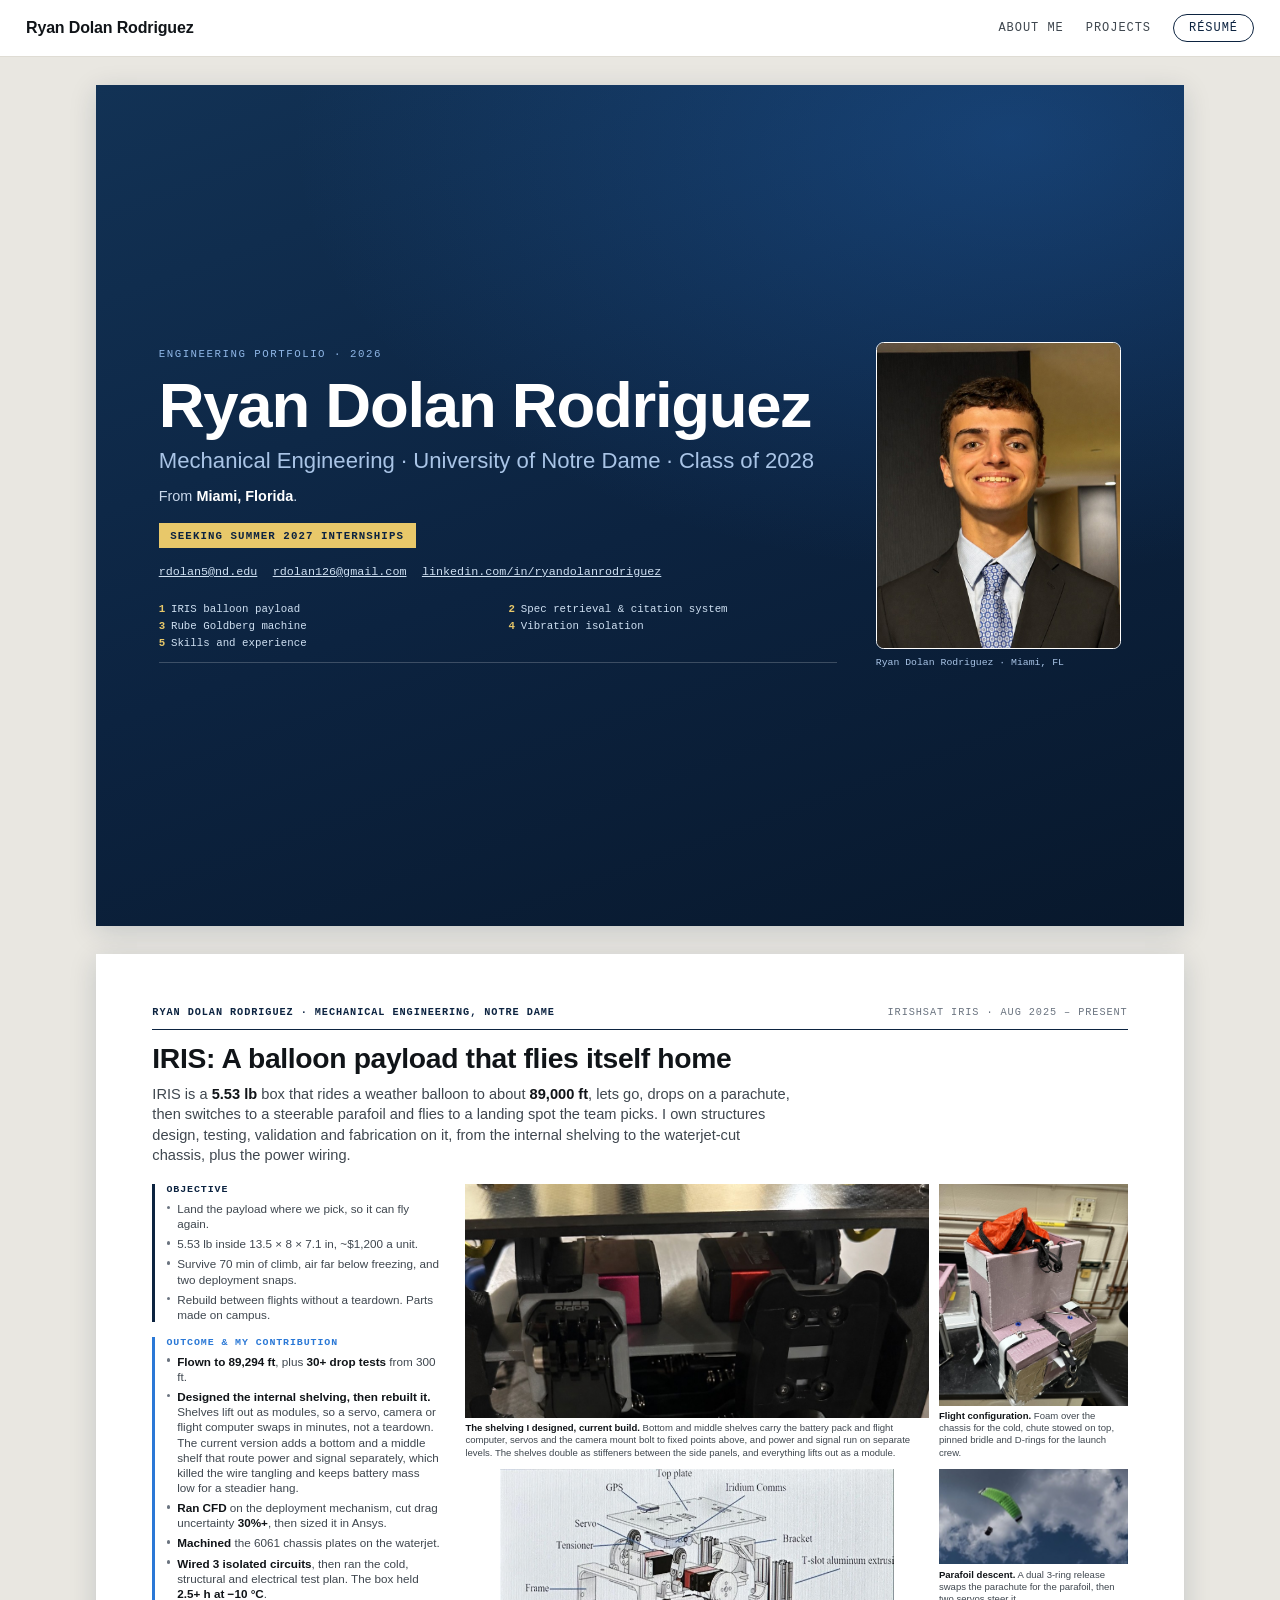
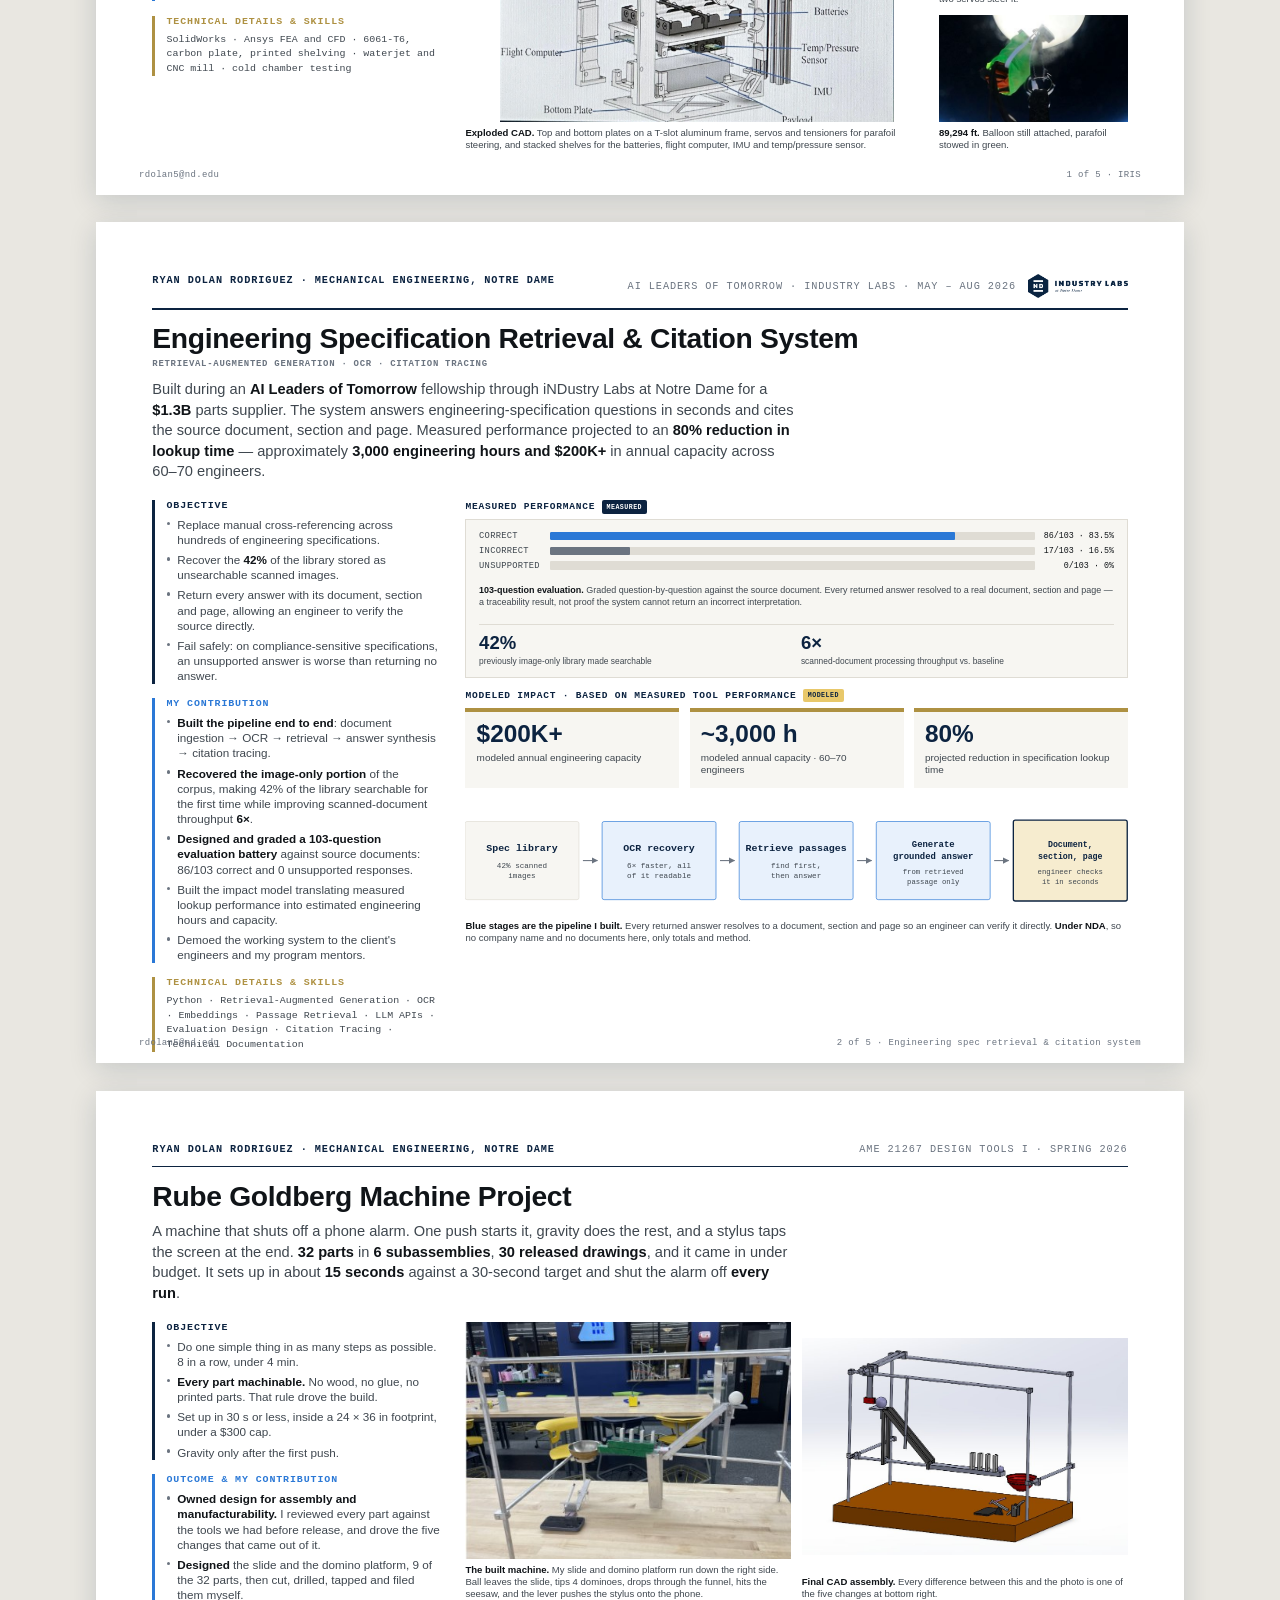
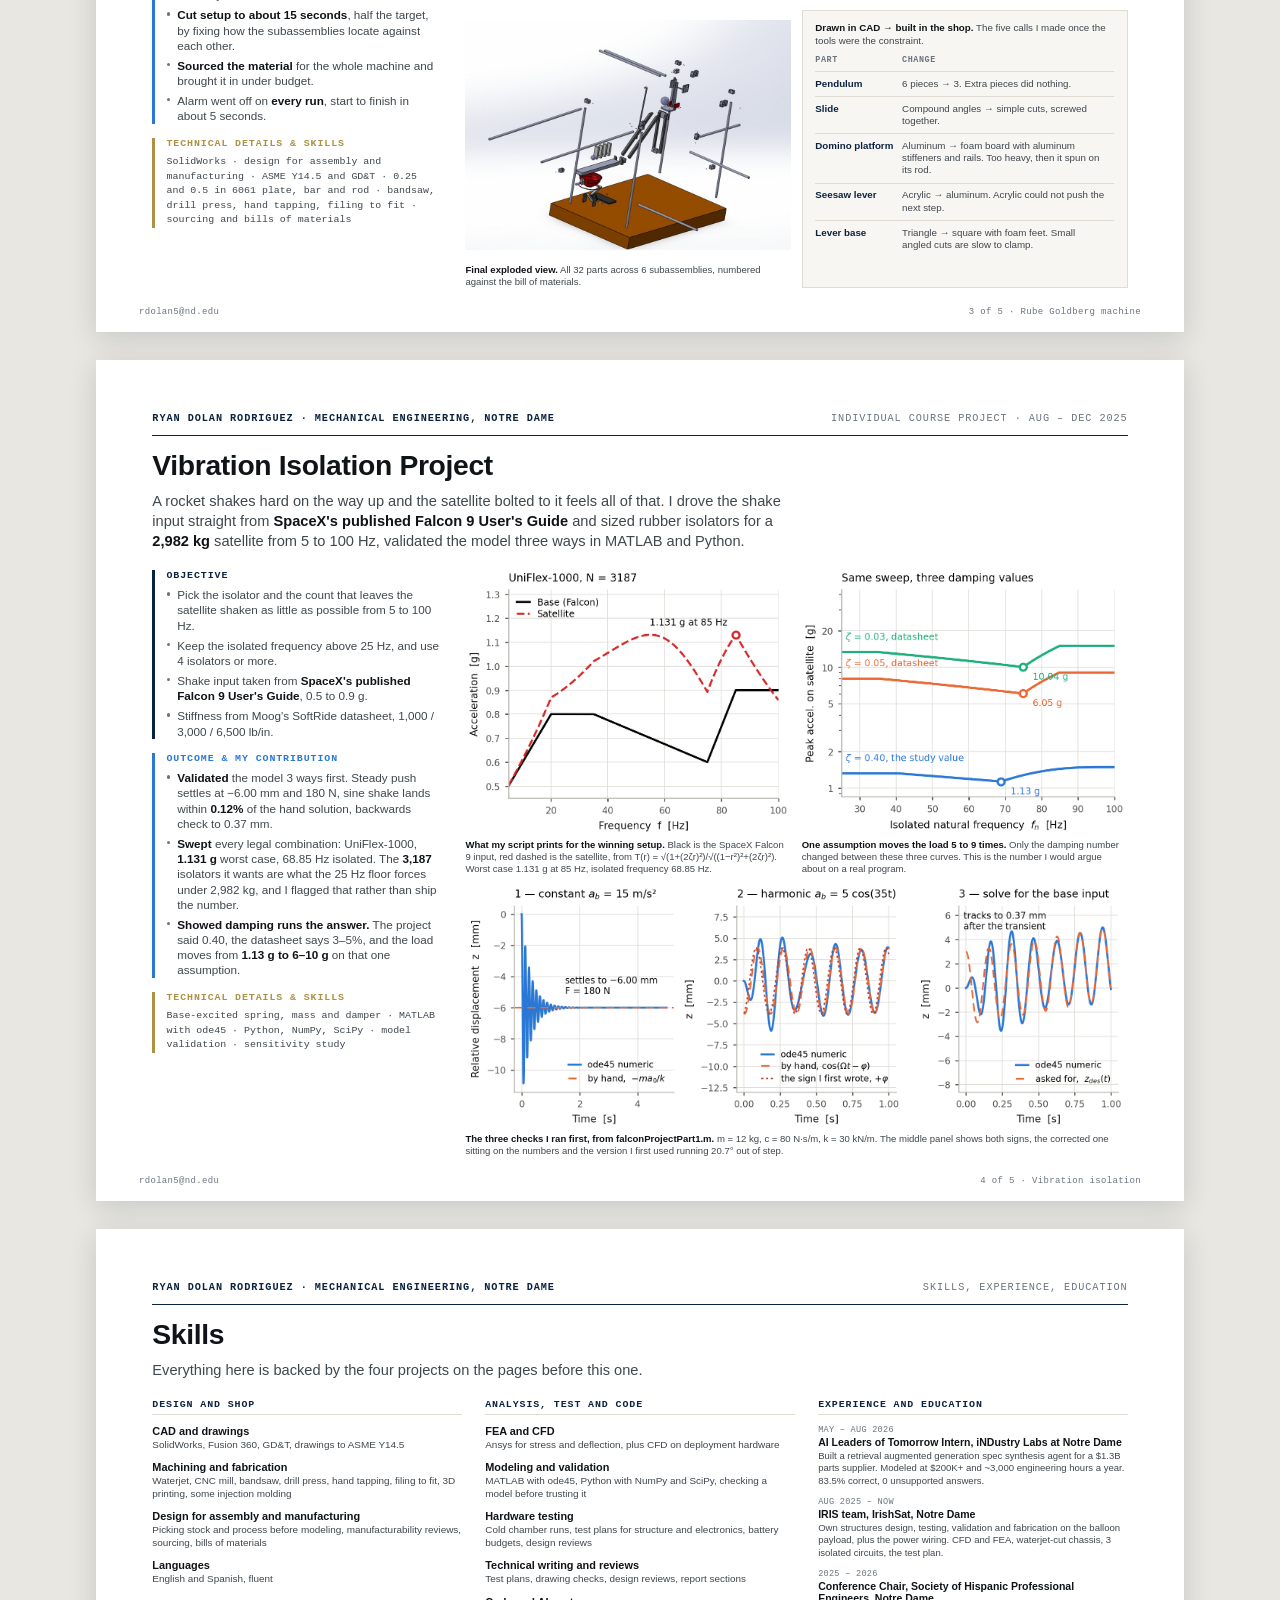
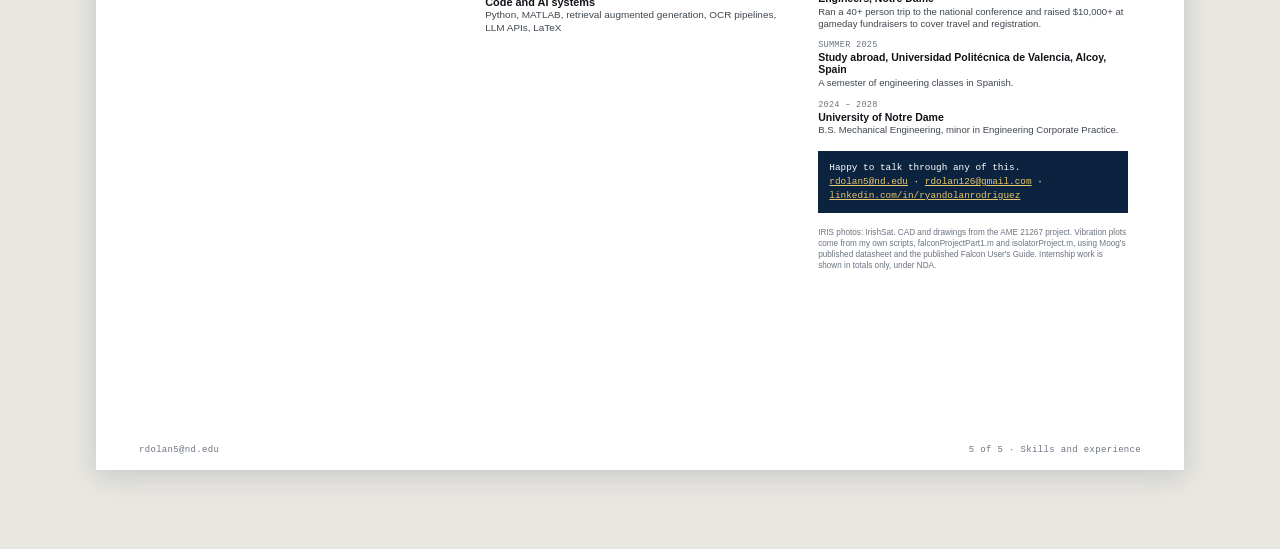
==== commit 1fd384ff: "Use full name Ryan Dolan Rodriguez; show both email addresses Co-Authored-By: Claude Opus 5.5 <norep" ====
--- a/print/portfolio-print.html
+++ b/print/portfolio-print.html
@@ -2,7 +2,7 @@
 <html>
 <head>
   <meta charset="utf-8">
-  <title>Ryan Dolan · Engineering Portfolio</title>
+  <title>Ryan Dolan Rodriguez · Engineering Portfolio</title>
   <style>
     * { margin: 0; padding: 0; box-sizing: border-box; }
     body { background: #faf9f5; display: flex; align-items: center; justify-content: center; min-height: 100vh; font-family: -apple-system, BlinkMacSystemFont, sans-serif; }
@@ -385,7 +385,7 @@
   </script>
 
   <script type="__bundler/template">
-"<!DOCTYPE html>\n<html lang=\"en\"><head>\n<meta charset=\"utf-8\">\n<meta name=\"viewport\" content=\"width=device-width, initial-scale=1\">\n<meta name=\"omelette-owns-print\" content=\"true\">\n<title>Ryan Dolan · Engineering Portfolio<\u002Ftitle>\n<style>\n:root{\n  --navy:#0c2340; --navy2:#123255; --navy3:#08182c;\n  --gold:#ae9142; --gold-chip:#e8c86a; --blue:#2a78d6;\n  --ink:#101418; --ink2:#3f474f; --ink3:#6b7480;\n  --rule:#dfdcd4; --surface:#f7f6f2; --pagebg:#e9e7e1;\n  --sans:-apple-system,BlinkMacSystemFont,\"Segoe UI\",Roboto,Helvetica,Arial,sans-serif;\n  --mono:ui-monospace,\"SF Mono\",Menlo,Consolas,\"Roboto Mono\",monospace;\n}\n*{box-sizing:border-box;}\nhtml,body{margin:0;}\nbody{background:var(--pagebg); color:var(--ink); font-family:var(--sans);\n  font-variant-numeric:tabular-nums; -webkit-font-smoothing:antialiased; text-rendering:optimizeLegibility;}\nimg{display:block; max-width:100%; height:auto;}\na{color:var(--blue); text-decoration:underline;}\na:hover{color:var(--navy);}\n\n/* ---------- Top bar (screen only) ---------- */\n.topbar{position:sticky; top:0; z-index:30; background:#fff; border-bottom:1px solid var(--rule);\n  display:flex; align-items:center; justify-content:space-between; padding:14px 26px;}\n.topbar__name{font-family:var(--sans); font-weight:700; font-size:16px; letter-spacing:-0.01em; color:var(--ink);}\n.topbar__nav{display:flex; gap:22px; align-items:center; font-family:var(--mono);\n  font-size:12px; letter-spacing:0.08em; text-transform:uppercase;}\n.topbar__nav a{color:var(--ink2); text-decoration:none;}\n.topbar__nav a:hover{color:var(--navy);}\n.topbar__nav a.pill{border:1px solid var(--navy); color:var(--navy); border-radius:999px; padding:6px 15px;}\n.topbar__nav a.pill:hover{background:var(--navy); color:#fff;}\n\n.doc{max-width:1120px; margin:0 auto; padding:28px 16px 80px; display:flex; flex-direction:column; gap:28px;}\n\n/* ---------- Page shell ---------- */\n.page{position:relative; background:#fff; container-type:inline-size; width:100%;\n  aspect-ratio:11/8.5; overflow:hidden; padding:4.1cqw 4.4cqw 3.4cqw;\n  display:flex; flex-direction:column; box-shadow:0 6px 26px rgba(12,35,64,.16);}\n\n/* ---------- Running header ---------- */\n.rhead{display:flex; justify-content:space-between; align-items:flex-start;\n  font-family:var(--mono); text-transform:uppercase; letter-spacing:0.09em; font-size:1.05cqw;}\n.rhead__left{color:var(--navy); font-weight:600;}\n.rhead__right{color:var(--ink3); text-align:right; display:flex; align-items:center; gap:1.2cqw;}\n.rhead__right img{height:2.4cqw; width:auto;}\n.rule-navy{height:0.16cqw; background:var(--navy); margin:1.05cqw 0 1.5cqw;}\n\n/* ---------- Title block ---------- */\n.title{margin:0; font-size:2.9cqw; font-weight:680; letter-spacing:-0.012em; line-height:1.04; color:var(--ink);}\n.lede{margin:1.05cqw 0 0; font-size:1.5cqw; line-height:1.4; color:var(--ink2); max-width:66cqw;}\n.lede b{color:var(--ink); font-weight:680;}\n\n/* ---------- Body grid ---------- */\n.body{display:grid; grid-template-columns:29.5cqw 1fr; gap:2.6cqw; flex:1 1 auto; min-height:0; margin-top:1.9cqw;}\n.col-left{display:flex; flex-direction:column; gap:1.5cqw; min-height:0;}\n.col-right{min-height:0; display:flex; flex-direction:column;}\n\n/* ---------- Left blocks ---------- */\n.block{border-left:0.36cqw solid var(--navy); padding-left:1.15cqw;}\n.block--blue{border-color:var(--blue);}\n.block--gold{border-color:var(--gold);}\n.block__head{margin:0 0 0.6cqw; font-family:var(--mono); text-transform:uppercase;\n  letter-spacing:0.09em; font-size:1.02cqw; font-weight:600; color:var(--navy);}\n.block--blue .block__head{color:var(--blue);}\n.block--gold .block__head{color:var(--gold);}\n.bullets{margin:0; padding:0; list-style:none; display:flex; flex-direction:column; gap:0.5cqw;}\n.bullets li{position:relative; padding-left:1.1cqw; font-size:1.2cqw; line-height:1.3; color:var(--ink2);}\n.bullets li::before{content:\"\"; position:absolute; left:0; top:0.5cqw; width:0.36cqw; height:0.36cqw;\n  background:var(--ink3); border-radius:50%;}\n.bullets b{color:var(--ink); font-weight:680;}\n.skills{font-family:var(--mono); font-size:1.02cqw; line-height:1.46; color:var(--ink2);}\n\n/* ---------- Figures / captions ---------- */\n.fig{display:flex; flex-direction:column; min-height:0; margin:0;}\n.fig img{flex:1 1 auto; min-height:0; width:100%; object-fit:cover; background:#fff;}\n.fig--plot img{object-fit:contain;}\n.cap{margin-top:0.5cqw; font-family:var(--sans); font-size:0.98cqw; line-height:1.26; color:var(--ink2);}\n.cap b{color:var(--ink); font-weight:680;}\n\n/* ---------- Footer ---------- */\n.footer{position:absolute; left:4.4cqw; right:4.4cqw; bottom:1.55cqw; display:flex; justify-content:space-between;\n  font-family:var(--mono); font-size:0.92cqw; letter-spacing:0.04em; color:var(--ink3);}\n\n/* ================= COVER ================= */\n.page--cover{color:#fff; padding:5cqw 4.9cqw;\n  background:radial-gradient(120% 95% at 84% 6%, rgba(42,120,214,0.30), transparent 55%),\n             linear-gradient(160deg, var(--navy2), var(--navy) 52%, var(--navy3));}\n.cover{display:grid; grid-template-columns:1fr 25.5cqw; gap:4cqw; align-items:center; flex:1; min-height:0;}\n.cover__left{display:flex; flex-direction:column; min-width:0;}\n.eyebrow{font-family:var(--mono); text-transform:uppercase; letter-spacing:0.14em; font-size:1.12cqw; color:#8fb6e6;}\n.cover__name{margin:1.4cqw 0 0; font-size:6.6cqw; font-weight:680; letter-spacing:-0.02em; line-height:1;}\n.cover__sub{margin:1.2cqw 0 0; font-size:2.3cqw; font-weight:400; line-height:1.2; color:#a9c4e6;}\n.cover__from{margin:1.4cqw 0 0; font-size:1.5cqw; color:#c9d8ec;}\n.cover__from b{color:#fff; font-weight:680;}\n.chip{align-self:flex-start; margin:1.9cqw 0 0; background:var(--gold-chip); color:var(--navy);\n  font-family:var(--mono); text-transform:uppercase; letter-spacing:0.1em; font-size:1.12cqw; font-weight:700;\n  padding:0.72cqw 1.2cqw;}\n.cover__contact{margin:1.7cqw 0 0; display:flex; gap:1.6cqw; flex-wrap:wrap;\n  font-family:var(--mono); font-size:1.22cqw; color:#cfe0f2;}\n.cover__contact a{color:#cfe0f2;}\n.cover__contact a:hover{color:#fff;}\n.toc{margin-top:2.5cqw; padding-bottom:1.3cqw; border-bottom:1px solid rgba(255,255,255,0.2);\n  display:grid; grid-template-columns:1fr 1fr; gap:0.55cqw 2.2cqw;\n  font-family:var(--mono); font-size:1.12cqw; color:#cfe0f2;}\n.toc span.n{color:var(--gold-chip); font-weight:700; margin-right:0.6cqw;}\n.cover__right{align-self:center;}\n.headshot{border:0.2cqw solid #fff; border-radius:0.8cqw; overflow:hidden; aspect-ratio:4/5;}\n.headshot img{width:100%; height:100%; object-fit:cover;}\n.headshot-cap{margin-top:0.85cqw; font-family:var(--mono); font-size:1.02cqw; color:#a9c4e6;}\n\n/* ================= PAGE 2 — IRIS ================= */\n.vis-iris{display:grid; grid-template-columns:1.08fr 1.08fr 0.9fr; grid-template-rows:1.25fr 0.62fr 0.62fr;\n  gap:1.05cqw; height:100%;}\n.vis-iris .f-hero{grid-column:1/3; grid-row:1;}\n.vis-iris .f-flight{grid-column:3; grid-row:1;}\n.vis-iris .f-cad{grid-column:1/3; grid-row:2/4;}\n.vis-iris .f-cad img{object-fit:contain;}\n.vis-iris .f-para{grid-column:3; grid-row:2;}\n.vis-iris .f-alt{grid-column:3; grid-row:3;}\n\n/* ================= PAGE 3 — RAG ================= */\n.vis-rag{display:grid; grid-template-rows:auto 1fr auto; gap:1.3cqw; height:100%;}\n.roi{display:grid; grid-template-columns:repeat(3,1fr); gap:1.05cqw;}\n.roi__tile{background:var(--surface); border-top:0.42cqw solid var(--gold); padding:1.05cqw 1.15cqw 1.15cqw;}\n.roi__val{font-size:3.1cqw; font-weight:700; color:var(--navy); line-height:1; white-space:nowrap;}\n.roi__label{margin-top:0.55cqw; font-size:1.02cqw; line-height:1.28; color:var(--ink2);}\n.panel{background:var(--surface); border:1px solid var(--rule); padding:1.1cqw 1.3cqw;\n  display:flex; flex-direction:column; min-height:0;}\n.panel__cap{margin:0 0 0.85cqw; font-size:1.0cqw; line-height:1.3; color:var(--ink2);}\n.panel__cap b{color:var(--ink); font-weight:680;}\ntable.tb{width:100%; border-collapse:collapse; font-size:1.0cqw;}\ntable.tb th{font-family:var(--mono); text-transform:uppercase; letter-spacing:0.07em; font-size:0.86cqw;\n  color:var(--ink3); font-weight:600; text-align:left; padding:0 0.9cqw 0.55cqw 0; border-bottom:1px solid var(--rule);}\ntable.tb td{padding:0.6cqw 0.9cqw 0.6cqw 0; border-bottom:1px solid var(--rule); color:var(--ink2);\n  vertical-align:top; line-height:1.26;}\ntable.tb tr:last-child td{border-bottom:none;}\ntable.tb td.val{font-weight:680; color:var(--navy); white-space:nowrap;}\n.pipe{display:flex; flex-direction:column;}\n.pipe svg{width:100%; height:auto; display:block;}\n\n/* ================= PAGE 4 — RUBE ================= */\n.vis-rube{display:grid; grid-template-columns:1fr 1fr; grid-template-rows:1fr 1fr; gap:1.05cqw; height:100%;}\n\n/* ================= PAGE 5 — VIBRATION ================= */\n.vis-vib{display:grid; grid-template-columns:1fr 1fr; grid-template-rows:1.12fr 1fr; gap:1.05cqw; height:100%;}\n.vis-vib .f-span{grid-column:1/3; grid-row:2;}\n\n/* ================= PAGE 6 — SKILLS ================= */\n.skills-grid{display:grid; grid-template-columns:repeat(3,1fr); gap:2.4cqw; flex:1; min-height:0; margin-top:1.9cqw;}\n.skcol{display:flex; flex-direction:column; gap:1.0cqw; min-height:0;}\n.skcol__head{font-family:var(--mono); text-transform:uppercase; letter-spacing:0.09em; font-size:1.02cqw;\n  font-weight:600; color:var(--navy); padding-bottom:0.5cqw; border-bottom:1px solid var(--rule);}\n.skentry__name{font-size:1.12cqw; font-weight:680; color:var(--ink);}\n.skentry__tools{margin-top:0.15cqw; font-size:1.02cqw; line-height:1.3; color:var(--ink2);}\n.skentry__ev{margin-top:0.3cqw; font-family:var(--mono); font-style:italic; font-size:0.86cqw; line-height:1.32; color:var(--ink3);}\n.exp__date{font-family:var(--mono); font-size:0.88cqw; letter-spacing:0.03em; color:var(--ink3);}\n.exp__role{margin-top:0.1cqw; font-size:1.08cqw; font-weight:680; color:var(--ink);}\n.exp__desc{margin-top:0.2cqw; font-size:0.98cqw; line-height:1.3; color:var(--ink2);}\n.contact-box{background:var(--navy); color:#fff; padding:1.05cqw 1.15cqw; margin-top:0.4cqw;\n  font-family:var(--mono); font-size:0.96cqw; line-height:1.5;}\n.contact-box a{color:var(--gold-chip);}\n.sources{margin-top:0.5cqw; font-size:0.84cqw; line-height:1.34; color:var(--ink3);}\n\n/* ================= PRINT ================= */\n@page{size:11in 8.5in; margin:0;}\n@media print{\n  body{background:#fff;}\n  .topbar{display:none;}\n  .doc{max-width:none; margin:0; padding:0; gap:0;}\n  .page{width:11in; height:8.5in; aspect-ratio:auto; box-shadow:none; border:none;\n    overflow:clip; break-after:page; page-break-after:always;}\n  .page:last-child{break-after:auto; page-break-after:auto;}\n}\n\n/* ================= PAGE 3 — RAG (revised) ================= */\n.subtag{margin:0.55cqw 0 0; font-family:var(--mono); text-transform:uppercase; letter-spacing:0.08em;\n  font-size:0.92cqw; font-weight:600; color:var(--ink3);}\n.vis-rag{display:grid; grid-template-rows:auto auto 1fr; gap:1.1cqw; height:100%; min-height:0;}\n.evidence{display:flex; flex-direction:column; min-height:0;}\n.section-tag{display:flex; align-items:center; gap:0.65cqw; margin:0 0 0.55cqw; font-family:var(--mono);\n  text-transform:uppercase; letter-spacing:0.08em; font-size:0.98cqw; font-weight:600; color:var(--navy);}\n.chip-tag{font-family:var(--mono); font-size:0.68cqw; font-weight:700; letter-spacing:0.07em; text-transform:uppercase;\n  padding:0.16cqw 0.5cqw; border-radius:2px; line-height:1.6;}\n.chip-tag--measured{background:var(--navy); color:#fff;}\n.chip-tag--modeled{background:var(--gold-chip); color:var(--navy);}\n.panel--eval{gap:0.75cqw;}\n.eval{display:flex; flex-direction:column; gap:0.5cqw;}\n.eval__row{display:grid; grid-template-columns:6.6cqw 1fr 7.4cqw; align-items:center; gap:0.7cqw;}\n.eval__label{font-family:var(--mono); font-size:0.9cqw; text-transform:uppercase; letter-spacing:0.03em; color:var(--ink2);}\n.eval__track{background:var(--rule); height:0.85cqw; border-radius:1px; overflow:hidden;}\n.eval__fill{height:100%; border-radius:1px;}\n.eval__fill--correct{background:var(--blue);}\n.eval__fill--incorrect{background:var(--ink3);}\n.eval__fill--unsupported{background:transparent;}\n.eval__val{font-family:var(--mono); font-size:0.86cqw; color:var(--ink); text-align:right; white-space:nowrap;}\n.eval__note{margin:0.75cqw 0 0; font-size:0.92cqw; line-height:1.32; color:var(--ink2);}\n.eval__note b{color:var(--ink); font-weight:680;}\n.eval-secondary{display:grid; grid-template-columns:1fr 1fr; gap:0.9cqw; margin-top:0.85cqw;\n  padding-top:0.85cqw; border-top:1px solid var(--rule);}\n.sec-tile__val{font-size:1.9cqw; font-weight:700; color:var(--navy); line-height:1;}\n.sec-tile__label{margin-top:0.35cqw; font-size:0.86cqw; line-height:1.24; color:var(--ink2);}\n.roi__val{font-size:2.5cqw; font-weight:700; color:var(--navy); line-height:1; white-space:nowrap;}\n\n/* ================= PHONE (screen only) ================= */\n@media screen and (max-width:820px){\n  .doc{padding:16px 12px 48px; gap:18px;}\n  .page{aspect-ratio:auto; display:block; padding:22px 20px 22px; container-type:normal;\n    box-shadow:0 3px 14px rgba(12,35,64,.14);}\n  .rhead{font-size:11px; flex-wrap:wrap; gap:4px 10px; letter-spacing:0.06em;}\n  .rhead__right{text-align:left; gap:8px;}\n  .rhead__right img{height:20px;}\n  .rule-navy{height:2px; margin:10px 0 14px;}\n  .title{font-size:23px;}\n  .lede{font-size:15px; line-height:1.45; max-width:none; margin-top:10px;}\n  .body{grid-template-columns:1fr; gap:22px; margin-top:16px;}\n  .col-left{gap:16px;}\n  .block{border-left-width:3px; padding-left:12px;}\n  .block__head{font-size:11px;}\n  .bullets{gap:6px;}\n  .bullets li{font-size:14px; line-height:1.4; padding-left:14px;}\n  .bullets li::before{width:5px; height:5px; top:7px;}\n  .skills{font-size:12.5px; line-height:1.55;}\n  .cap{font-size:12.5px; line-height:1.35;}\n  .footer{position:static; margin-top:20px; font-size:11px;}\n  /* visuals reflow */\n  .vis-iris,.vis-rube,.vis-vib{display:grid; grid-template-columns:1fr; grid-auto-rows:220px;\n    grid-template-rows:none; height:auto; gap:14px;}\n  .vis-iris>*,.vis-vib>*,.vis-rube>*{grid-column:auto !important; grid-row:auto !important;}\n  .vis-vib .panel, .vis-rube .panel{grid-auto-rows:auto; height:auto;}\n  .vis-rag{grid-template-rows:none; height:auto; gap:16px;}\n  .roi__val{font-size:26px;}\n  .roi__label{font-size:12px;}\n  .panel__cap{font-size:13px;}\n  table.tb{font-size:13px;}\n  table.tb th{font-size:11px;}\n  table.tb td{padding:8px 10px 8px 0;}\n  .pipe svg{min-height:150px;}\n  /* cover */\n  .page--cover{padding:30px 22px;}\n  .cover{grid-template-columns:1fr; gap:24px;}\n  .eyebrow{font-size:11px;}\n  .cover__name{font-size:40px; margin-top:12px;}\n  .cover__sub{font-size:16px;}\n  .cover__from{font-size:14px;}\n  .chip{font-size:11px; padding:8px 12px; margin-top:18px;}\n  .cover__contact{font-size:12px; gap:14px; margin-top:16px;}\n  .toc{font-size:12px; gap:6px 18px; margin-top:20px; padding-bottom:14px;}\n  .cover__right{max-width:280px;}\n  .headshot{border-width:2px; border-radius:6px;}\n  .headshot-cap{font-size:12px;}\n  /* skills */\n  .skills-grid{grid-template-columns:1fr; gap:22px; height:auto; margin-top:16px;}\n  .skcol__head{font-size:11px;}\n  .skentry__name{font-size:14px;}\n  .skentry__tools{font-size:13px;}\n  .skentry__ev{font-size:11.5px;}\n  .exp__date{font-size:11.5px;}\n  .exp__role{font-size:14px;}\n  .exp__desc{font-size:13px;}\n  .contact-box{font-size:12.5px;}\n  .sources{font-size:11px;}\n  .subtag{font-size:12px; margin-top:6px;}\n  .evidence{min-height:0;}\n  .section-tag{font-size:11px; gap:8px; margin-bottom:8px;}\n  .chip-tag{font-size:9.5px; padding:2px 7px;}\n  .eval__row{grid-template-columns:74px 1fr 96px; gap:6px;}\n  .eval__label{font-size:11px;}\n  .eval__track{height:10px;}\n  .eval__val{font-size:11px;}\n  .eval__note{font-size:13px; margin-top:10px;}\n  .eval-secondary{gap:14px; margin-top:12px; padding-top:12px;}\n  .sec-tile__val{font-size:22px;}\n  .sec-tile__label{font-size:12px; margin-top:4px;}\n  .panel--eval{gap:10px;}\n}\n<\u002Fstyle>\n<\u002Fhead>\n<body>\n\n\n<header class=\"topbar\">\n  <div class=\"topbar__name\">Ryan Dolan<\u002Fdiv>\n  <nav class=\"topbar__nav\">\n    <a href=\"#page-cover\">About me<\u002Fa>\n    <a href=\"#page-iris\">Projects<\u002Fa>\n    <a class=\"pill\" href=\"./Ryan_Dolan_Resume.pdf\" target=\"_blank\" rel=\"noopener\">Résumé<\u002Fa>\n  <\u002Fnav>\n<\u002Fheader>\n\n<main class=\"doc\">\n\n  <!-- ============ PAGE 1 — COVER ============ -->\n  <section class=\"page page--cover\" id=\"page-cover\">\n    <div class=\"cover\">\n      <div class=\"cover__left\">\n        <div class=\"eyebrow\">ENGINEERING PORTFOLIO · 2026<\u002Fdiv>\n        <h1 class=\"cover__name\">Ryan Dolan<\u002Fh1>\n        <div class=\"cover__sub\">Mechanical Engineering · University of Notre Dame · Class of 2028<\u002Fdiv>\n        <div class=\"cover__from\">From <b>Miami, Florida<\u002Fb>.<\u002Fdiv>\n        <div class=\"chip\">SEEKING SUMMER 2027 INTERNSHIPS<\u002Fdiv>\n        <div class=\"cover__contact\">\n          <a href=\"mailto:rdolan5@nd.edu\">rdolan5@nd.edu<\u002Fa>\n          <a href=\"mailto:rdolan126@gmail.com\">rdolan126@gmail.com<\u002Fa>\n          <a href=\"https://linkedin.com/in/ryandolanrodriguez\">linkedin.com/in/ryandolanrodriguez<\u002Fa>\n        <\u002Fdiv>\n        <div class=\"toc\">\n          <div><span class=\"n\">1<\u002Fspan>IRIS balloon payload<\u002Fdiv>\n          <div><span class=\"n\">2<\u002Fspan>Spec retrieval & citation system<\u002Fdiv>\n          <div><span class=\"n\">3<\u002Fspan>Rube Goldberg machine<\u002Fdiv>\n          <div><span class=\"n\">4<\u002Fspan>Vibration isolation<\u002Fdiv>\n          <div><span class=\"n\">5<\u002Fspan>Skills and experience<\u002Fdiv>\n        <\u002Fdiv>\n      <\u002Fdiv>\n      <div class=\"cover__right\">\n        <div class=\"headshot\"><img src=\"b8e85ca7-5793-4f34-b68a-7ee561967253\" alt=\"Ryan Dolan\"><\u002Fdiv>\n        <div class=\"headshot-cap\">Ryan Dolan · Miami, FL<\u002Fdiv>\n      <\u002Fdiv>\n    <\u002Fdiv>\n  <\u002Fsection>\n\n  <!-- ============ PAGE 2 — IRIS ============ -->\n  <section class=\"page\" id=\"page-iris\">\n    <div class=\"rhead\">\n      <div class=\"rhead__left\">RYAN DOLAN · MECHANICAL ENGINEERING, NOTRE DAME<\u002Fdiv>\n      <div class=\"rhead__right\">IRISHSAT IRIS · AUG 2025 – PRESENT<\u002Fdiv>\n    <\u002Fdiv>\n    <div class=\"rule-navy\"><\u002Fdiv>\n    <h2 class=\"title\">IRIS: A balloon payload that flies itself home<\u002Fh2>\n    <p class=\"lede\">IRIS is a <b>5.53 lb<\u002Fb> box that rides a weather balloon to about <b>89,000 ft<\u002Fb>, lets go, drops on a parachute, then switches to a steerable parafoil and flies to a landing spot the team picks. I own structures design, testing, validation and fabrication on it, from the internal shelving to the waterjet-cut chassis, plus the power wiring.<\u002Fp>\n    <div class=\"body\">\n      <div class=\"col-left\">\n        <div class=\"block\">\n          <div class=\"block__head\">Objective<\u002Fdiv>\n          <ul class=\"bullets\">\n            <li>Land the payload where we pick, so it can fly again.<\u002Fli>\n            <li>5.53 lb inside 13.5 × 8 × 7.1 in, ~$1,200 a unit.<\u002Fli>\n            <li>Survive 70 min of climb, air far below freezing, and two deployment snaps.<\u002Fli>\n            <li>Rebuild between flights without a teardown. Parts made on campus.<\u002Fli>\n          <\u002Ful>\n        <\u002Fdiv>\n        <div class=\"block block--blue\">\n          <div class=\"block__head\">Outcome &amp; my contribution<\u002Fdiv>\n          <ul class=\"bullets\">\n            <li><b>Flown to 89,294 ft<\u002Fb>, plus <b>30+ drop tests<\u002Fb> from 300 ft.<\u002Fli>\n            <li><b>Designed the internal shelving, then rebuilt it.<\u002Fb> Shelves lift out as modules, so a servo, camera or flight computer swaps in minutes, not a teardown. The current version adds a bottom and a middle shelf that route power and signal separately, which killed the wire tangling and keeps battery mass low for a steadier hang.<\u002Fli>\n            <li><b>Ran CFD<\u002Fb> on the deployment mechanism, cut drag uncertainty <b>30%+<\u002Fb>, then sized it in Ansys.<\u002Fli>\n            <li><b>Machined<\u002Fb> the 6061 chassis plates on the waterjet.<\u002Fli>\n            <li><b>Wired 3 isolated circuits<\u002Fb>, then ran the cold, structural and electrical test plan. The box held <b>2.5+ h at −10 °C<\u002Fb>.<\u002Fli>\n          <\u002Ful>\n        <\u002Fdiv>\n        <div class=\"block block--gold\">\n          <div class=\"block__head\">Technical details &amp; skills<\u002Fdiv>\n          <div class=\"skills\">SolidWorks · Ansys FEA and CFD · 6061-T6, carbon plate, printed shelving · waterjet and CNC mill · cold chamber testing<\u002Fdiv>\n        <\u002Fdiv>\n      <\u002Fdiv>\n      <div class=\"col-right\">\n        <div class=\"vis-iris\">\n          <figure class=\"fig f-hero\">\n            <img src=\"bf7bbf28-900d-4452-8612-0e5e25e9f9ed\" alt=\"IRIS internal shelving, current build\" style=\"object-position:center 68%;\">\n            <figcaption class=\"cap\"><b>The shelving I designed, current build.<\u002Fb> Bottom and middle shelves carry the battery pack and flight computer, servos and the camera mount bolt to fixed points above, and power and signal run on separate levels. The shelves double as stiffeners between the side panels, and everything lifts out as a module.<\u002Ffigcaption>\n          <\u002Ffigure>\n          <figure class=\"fig f-flight\">\n            <img src=\"3a4c36bf-9a94-448f-ab74-b3ae00e05dfc\" alt=\"IRIS flight configuration\">\n            <figcaption class=\"cap\"><b>Flight configuration.<\u002Fb> Foam over the chassis for the cold, chute stowed on top, pinned bridle and D-rings for the launch crew.<\u002Ffigcaption>\n          <\u002Ffigure>\n          <figure class=\"fig f-cad\">\n            <img src=\"43425150-d410-448c-aedf-71fd231ad77d\" alt=\"IRIS exploded CAD view\">\n            <figcaption class=\"cap\"><b>Exploded CAD.<\u002Fb> Top and bottom plates on a T-slot aluminum frame, servos and tensioners for parafoil steering, and stacked shelves for the batteries, flight computer, IMU and temp/pressure sensor.<\u002Ffigcaption>\n          <\u002Ffigure>\n          <figure class=\"fig f-para\">\n            <img src=\"8a163c71-49df-4719-a00f-afc0848e85d1\" alt=\"IRIS parafoil descent\" style=\"object-position:center 80%;\">\n            <figcaption class=\"cap\"><b>Parafoil descent.<\u002Fb> A dual 3-ring release swaps the parachute for the parafoil, then two servos steer it.<\u002Ffigcaption>\n          <\u002Ffigure>\n          <figure class=\"fig f-alt\">\n            <img src=\"fb581f56-7e4a-49f9-a2ef-637553636a20\" alt=\"IRIS at altitude\">\n            <figcaption class=\"cap\"><b>89,294 ft.<\u002Fb> Balloon still attached, parafoil stowed in green.<\u002Ffigcaption>\n          <\u002Ffigure>\n        <\u002Fdiv>\n      <\u002Fdiv>\n    <\u002Fdiv>\n    <div class=\"footer\"><span>rdolan5@nd.edu<\u002Fspan><span>1 of 5 · IRIS<\u002Fspan><\u002Fdiv>\n  <\u002Fsection>\n\n  <!-- ============ PAGE 3 — RAG ============ -->\n  <section class=\"page\" id=\"page-rag\">\n    <div class=\"rhead\">\n      <div class=\"rhead__left\">RYAN DOLAN · MECHANICAL ENGINEERING, NOTRE DAME<\u002Fdiv>\n      <div class=\"rhead__right\">AI LEADERS OF TOMORROW · iNDUSTRY LABS · MAY – AUG 2026\n        <img src=\"91adf465-7da4-4163-8e07-b9a19a22a82c\" alt=\"iNDustry Labs\"><\u002Fdiv>\n    <\u002Fdiv>\n    <div class=\"rule-navy\"><\u002Fdiv>\n    <h2 class=\"title\">Engineering Specification Retrieval &amp; Citation System<\u002Fh2>\n    <div class=\"subtag\">Retrieval-Augmented Generation · OCR · Citation Tracing<\u002Fdiv>\n    <p class=\"lede\">Built during an <b>AI Leaders of Tomorrow<\u002Fb> fellowship through iNDustry Labs at Notre Dame for a <b>$1.3B<\u002Fb> parts supplier. The system answers engineering-specification questions in seconds and cites the source document, section and page. Measured performance projected to an <b>80% reduction in lookup time<\u002Fb> — approximately <b>3,000 engineering hours and $200K+<\u002Fb> in annual capacity across 60–70 engineers.<\u002Fp>\n    <div class=\"body\">\n      <div class=\"col-left\">\n        <div class=\"block\">\n          <div class=\"block__head\">Objective<\u002Fdiv>\n          <ul class=\"bullets\">\n            <li>Replace manual cross-referencing across hundreds of engineering specifications.<\u002Fli>\n            <li>Recover the <b>42%<\u002Fb> of the library stored as unsearchable scanned images.<\u002Fli>\n            <li>Return every answer with its document, section and page, allowing an engineer to verify the source directly.<\u002Fli>\n            <li>Fail safely: on compliance-sensitive specifications, an unsupported answer is worse than returning no answer.<\u002Fli>\n          <\u002Ful>\n        <\u002Fdiv>\n        <div class=\"block block--blue\">\n          <div class=\"block__head\">My contribution<\u002Fdiv>\n          <ul class=\"bullets\">\n            <li><b>Built the pipeline end to end<\u002Fb>: document ingestion → OCR → retrieval → answer synthesis → citation tracing.<\u002Fli>\n            <li><b>Recovered the image-only portion<\u002Fb> of the corpus, making 42% of the library searchable for the first time while improving scanned-document throughput <b>6×<\u002Fb>.<\u002Fli>\n            <li><b>Designed and graded a 103-question evaluation battery<\u002Fb> against source documents: 86/103 correct and 0 unsupported responses.<\u002Fli>\n            <li>Built the impact model translating measured lookup performance into estimated engineering hours and capacity.<\u002Fli>\n            <li>Demoed the working system to the client's engineers and my program mentors.<\u002Fli>\n          <\u002Ful>\n        <\u002Fdiv>\n        <div class=\"block block--gold\">\n          <div class=\"block__head\">Technical details &amp; skills<\u002Fdiv>\n          <div class=\"skills\">Python · Retrieval-Augmented Generation · OCR · Embeddings · Passage Retrieval · LLM APIs · Evaluation Design · Citation Tracing · Technical Documentation<\u002Fdiv>\n        <\u002Fdiv>\n      <\u002Fdiv>\n      <div class=\"col-right\">\n        <div class=\"vis-rag\">\n          <div class=\"evidence evidence--measured\">\n            <div class=\"section-tag\">Measured performance <span class=\"chip-tag chip-tag--measured\">Measured<\u002Fspan><\u002Fdiv>\n            <div class=\"panel panel--eval\">\n              <div class=\"eval\">\n                <div class=\"eval__row\">\n                  <div class=\"eval__label\">Correct<\u002Fdiv>\n                  <div class=\"eval__track\"><div class=\"eval__fill eval__fill--correct\" style=\"width:83.5%\"><\u002Fdiv><\u002Fdiv>\n                  <div class=\"eval__val\">86/103 · 83.5%<\u002Fdiv>\n                <\u002Fdiv>\n                <div class=\"eval__row\">\n                  <div class=\"eval__label\">Incorrect<\u002Fdiv>\n                  <div class=\"eval__track\"><div class=\"eval__fill eval__fill--incorrect\" style=\"width:16.5%\"><\u002Fdiv><\u002Fdiv>\n                  <div class=\"eval__val\">17/103 · 16.5%<\u002Fdiv>\n                <\u002Fdiv>\n                <div class=\"eval__row\">\n                  <div class=\"eval__label\">Unsupported<\u002Fdiv>\n                  <div class=\"eval__track\"><div class=\"eval__fill eval__fill--unsupported\" style=\"width:0%\"><\u002Fdiv><\u002Fdiv>\n                  <div class=\"eval__val\">0/103 · 0%<\u002Fdiv>\n                <\u002Fdiv>\n              <\u002Fdiv>\n              <p class=\"eval__note\"><b>103-question evaluation.<\u002Fb> Graded question-by-question against the source document. Every returned answer resolved to a real document, section and page — a traceability result, not proof the system cannot return an incorrect interpretation.<\u002Fp>\n              <div class=\"eval-secondary\">\n                <div class=\"sec-tile\"><div class=\"sec-tile__val\">42%<\u002Fdiv><div class=\"sec-tile__label\">previously image-only library made searchable<\u002Fdiv><\u002Fdiv>\n                <div class=\"sec-tile\"><div class=\"sec-tile__val\">6×<\u002Fdiv><div class=\"sec-tile__label\">scanned-document processing throughput vs. baseline<\u002Fdiv><\u002Fdiv>\n              <\u002Fdiv>\n            <\u002Fdiv>\n          <\u002Fdiv>\n          <div class=\"evidence evidence--modeled\">\n            <div class=\"section-tag\">Modeled impact · based on measured tool performance <span class=\"chip-tag chip-tag--modeled\">Modeled<\u002Fspan><\u002Fdiv>\n            <div class=\"roi\">\n              <div class=\"roi__tile\"><div class=\"roi__val\">$200K+<\u002Fdiv><div class=\"roi__label\">modeled annual engineering capacity<\u002Fdiv><\u002Fdiv>\n              <div class=\"roi__tile\"><div class=\"roi__val\">~3,000 h<\u002Fdiv><div class=\"roi__label\">modeled annual capacity · 60–70 engineers<\u002Fdiv><\u002Fdiv>\n              <div class=\"roi__tile\"><div class=\"roi__val\">80%<\u002Fdiv><div class=\"roi__label\">projected reduction in specification lookup time<\u002Fdiv><\u002Fdiv>\n            <\u002Fdiv>\n          <\u002Fdiv>\n          <div class=\"pipe\">\n            <svg viewBox=\"0 0 1000 176\" role=\"img\" aria-label=\"Pipeline: spec library, OCR recovery, retrieve passages, generate grounded answer, document section page\">\n              <defs>\n                <marker id=\"arw2\" markerWidth=\"7\" markerHeight=\"7\" refX=\"5.5\" refY=\"3\" orient=\"auto\">\n                  <path d=\"M0,0 L6,3 L0,6 Z\" fill=\"#6b7480\"><\u002Fpath>\n                <\u002Fmarker>\n              <\u002Fdefs>\n              <!-- boxes -->\n              <g font-family=\"ui-monospace, Menlo, Consolas, monospace\">\n                <!-- box 1 neutral -->\n                <rect x=\"0\" y=\"34\" width=\"172\" height=\"118\" rx=\"3\" fill=\"#f7f6f2\" stroke=\"#dfdcd4\"><\u002Frect>\n                <text x=\"86\" y=\"78\" text-anchor=\"middle\" font-size=\"15\" font-weight=\"700\" fill=\"#0c2340\">Spec library<\u002Ftext>\n                <text x=\"86\" y=\"104\" text-anchor=\"middle\" font-size=\"11.5\" fill=\"#3f474f\">42% scanned<\u002Ftext>\n                <text x=\"86\" y=\"120\" text-anchor=\"middle\" font-size=\"11.5\" fill=\"#3f474f\">images<\u002Ftext>\n                <!-- box 2 blue -->\n                <rect x=\"207\" y=\"34\" width=\"172\" height=\"118\" rx=\"3\" fill=\"#e8f1fc\" stroke=\"#2a78d6\"><\u002Frect>\n                <text x=\"293\" y=\"78\" text-anchor=\"middle\" font-size=\"15\" font-weight=\"700\" fill=\"#0c2340\">OCR recovery<\u002Ftext>\n                <text x=\"293\" y=\"104\" text-anchor=\"middle\" font-size=\"11.5\" fill=\"#3f474f\">6× faster, all<\u002Ftext>\n                <text x=\"293\" y=\"120\" text-anchor=\"middle\" font-size=\"11.5\" fill=\"#3f474f\">of it readable<\u002Ftext>\n                <!-- box 3 blue -->\n                <rect x=\"414\" y=\"34\" width=\"172\" height=\"118\" rx=\"3\" fill=\"#e8f1fc\" stroke=\"#2a78d6\"><\u002Frect>\n                <text x=\"500\" y=\"78\" text-anchor=\"middle\" font-size=\"15\" font-weight=\"700\" fill=\"#0c2340\">Retrieve passages<\u002Ftext>\n                <text x=\"500\" y=\"104\" text-anchor=\"middle\" font-size=\"11.5\" fill=\"#3f474f\">find first,<\u002Ftext>\n                <text x=\"500\" y=\"120\" text-anchor=\"middle\" font-size=\"11.5\" fill=\"#3f474f\">then answer<\u002Ftext>\n                <!-- box 4 blue -->\n                <rect x=\"621\" y=\"34\" width=\"172\" height=\"118\" rx=\"3\" fill=\"#e8f1fc\" stroke=\"#2a78d6\"><\u002Frect>\n                <text x=\"707\" y=\"72\" text-anchor=\"middle\" font-size=\"13.5\" font-weight=\"700\" fill=\"#0c2340\">Generate<\u002Ftext>\n                <text x=\"707\" y=\"90\" text-anchor=\"middle\" font-size=\"13.5\" font-weight=\"700\" fill=\"#0c2340\">grounded answer<\u002Ftext>\n                <text x=\"707\" y=\"114\" text-anchor=\"middle\" font-size=\"11\" fill=\"#3f474f\">from retrieved<\u002Ftext>\n                <text x=\"707\" y=\"129\" text-anchor=\"middle\" font-size=\"11\" fill=\"#3f474f\">passage only<\u002Ftext>\n                <!-- box 5 gold, emphasized -->\n                <rect x=\"828\" y=\"32\" width=\"172\" height=\"122\" rx=\"3\" fill=\"#f6eccf\" stroke=\"#0c2340\" stroke-width=\"2\"><\u002Frect>\n                <text x=\"914\" y=\"72\" text-anchor=\"middle\" font-size=\"12.5\" font-weight=\"700\" fill=\"#0c2340\">Document,<\u002Ftext>\n                <text x=\"914\" y=\"90\" text-anchor=\"middle\" font-size=\"12.5\" font-weight=\"700\" fill=\"#0c2340\">section, page<\u002Ftext>\n                <text x=\"914\" y=\"114\" text-anchor=\"middle\" font-size=\"11\" fill=\"#3f474f\">engineer checks<\u002Ftext>\n                <text x=\"914\" y=\"129\" text-anchor=\"middle\" font-size=\"11\" fill=\"#3f474f\">it in seconds<\u002Ftext>\n                <!-- arrows -->\n                <line x1=\"178\" y1=\"93\" x2=\"200\" y2=\"93\" stroke=\"#6b7480\" stroke-width=\"1.6\" marker-end=\"url(#arw2)\"><\u002Fline>\n                <line x1=\"385\" y1=\"93\" x2=\"407\" y2=\"93\" stroke=\"#6b7480\" stroke-width=\"1.6\" marker-end=\"url(#arw2)\"><\u002Fline>\n                <line x1=\"592\" y1=\"93\" x2=\"614\" y2=\"93\" stroke=\"#6b7480\" stroke-width=\"1.6\" marker-end=\"url(#arw2)\"><\u002Fline>\n                <line x1=\"799\" y1=\"93\" x2=\"821\" y2=\"93\" stroke=\"#6b7480\" stroke-width=\"1.6\" marker-end=\"url(#arw2)\"><\u002Fline>\n              <\u002Fg>\n            <\u002Fsvg>\n            <figcaption class=\"cap\"><b>Blue stages are the pipeline I built.<\u002Fb> Every returned answer resolves to a document, section and page so an engineer can verify it directly. <b>Under NDA<\u002Fb>, so no company name and no documents here, only totals and method.<\u002Ffigcaption>\n          <\u002Fdiv>\n        <\u002Fdiv>\n      <\u002Fdiv>\n    <\u002Fdiv>\n    <div class=\"footer\"><span>rdolan5@nd.edu<\u002Fspan><span>2 of 5 · Engineering spec retrieval &amp; citation system<\u002Fspan><\u002Fdiv>\n  <\u002Fsection>\n\n  <!-- ============ PAGE 4 — RUBE ============ -->\n  <section class=\"page\" id=\"page-rube\">\n    <div class=\"rhead\">\n      <div class=\"rhead__left\">RYAN DOLAN · MECHANICAL ENGINEERING, NOTRE DAME<\u002Fdiv>\n      <div class=\"rhead__right\">AME 21267 DESIGN TOOLS I · SPRING 2026<\u002Fdiv>\n    <\u002Fdiv>\n    <div class=\"rule-navy\"><\u002Fdiv>\n    <h2 class=\"title\">Rube Goldberg Machine Project<\u002Fh2>\n    <p class=\"lede\">A machine that shuts off a phone alarm. One push starts it, gravity does the rest, and a stylus taps the screen at the end. <b>32 parts<\u002Fb> in <b>6 subassemblies<\u002Fb>, <b>30 released drawings<\u002Fb>, and it came in under budget. It sets up in about <b>15 seconds<\u002Fb> against a 30-second target and shut the alarm off <b>every run<\u002Fb>.<\u002Fp>\n    <div class=\"body\">\n      <div class=\"col-left\">\n        <div class=\"block\">\n          <div class=\"block__head\">Objective<\u002Fdiv>\n          <ul class=\"bullets\">\n            <li>Do one simple thing in as many steps as possible. 8 in a row, under 4 min.<\u002Fli>\n            <li><b>Every part machinable.<\u002Fb> No wood, no glue, no printed parts. That rule drove the build.<\u002Fli>\n            <li>Set up in 30 s or less, inside a 24 × 36 in footprint, under a $300 cap.<\u002Fli>\n            <li>Gravity only after the first push.<\u002Fli>\n          <\u002Ful>\n        <\u002Fdiv>\n        <div class=\"block block--blue\">\n          <div class=\"block__head\">Outcome &amp; my contribution<\u002Fdiv>\n          <ul class=\"bullets\">\n            <li><b>Owned design for assembly and manufacturability.<\u002Fb> I reviewed every part against the tools we had before release, and drove the five changes that came out of it.<\u002Fli>\n            <li><b>Designed<\u002Fb> the slide and the domino platform, 9 of the 32 parts, then cut, drilled, tapped and filed them myself.<\u002Fli>\n            <li><b>Cut setup to about 15 seconds<\u002Fb>, half the target, by fixing how the subassemblies locate against each other.<\u002Fli>\n            <li><b>Sourced the material<\u002Fb> for the whole machine and brought it in under budget.<\u002Fli>\n            <li>Alarm went off on <b>every run<\u002Fb>, start to finish in about 5 seconds.<\u002Fli>\n          <\u002Ful>\n        <\u002Fdiv>\n        <div class=\"block block--gold\">\n          <div class=\"block__head\">Technical details &amp; skills<\u002Fdiv>\n          <div class=\"skills\">SolidWorks · design for assembly and manufacturing · ASME Y14.5 and GD&amp;T · 0.25 and 0.5 in 6061 plate, bar and rod · bandsaw, drill press, hand tapping, filing to fit · sourcing and bills of materials<\u002Fdiv>\n        <\u002Fdiv>\n      <\u002Fdiv>\n      <div class=\"col-right\">\n        <div class=\"vis-rube\">\n          <figure class=\"fig\">\n            <img src=\"49e724ba-f516-40dd-a0a6-31a163bf88b2\" alt=\"Built Rube Goldberg machine\" style=\"object-position:center 80%;\">\n            <figcaption class=\"cap\"><b>The built machine.<\u002Fb> My slide and domino platform run down the right side. Ball leaves the slide, tips 4 dominoes, drops through the funnel, hits the seesaw, and the lever pushes the stylus onto the phone.<\u002Ffigcaption>\n          <\u002Ffigure>\n          <figure class=\"fig fig--plot\">\n            <img src=\"4ecf40c3-9563-406a-808d-79da4e4f22e9\" alt=\"Final CAD assembly\">\n            <figcaption class=\"cap\"><b>Final CAD assembly.<\u002Fb> Every difference between this and the photo is one of the five changes at bottom right.<\u002Ffigcaption>\n          <\u002Ffigure>\n          <figure class=\"fig fig--plot\">\n            <img src=\"52aaa1a2-9f9b-4e5d-85b5-94cddaa9939f\" alt=\"Final exploded view\">\n            <figcaption class=\"cap\"><b>Final exploded view.<\u002Fb> All 32 parts across 6 subassemblies, numbered against the bill of materials.<\u002Ffigcaption>\n          <\u002Ffigure>\n          <div class=\"panel\">\n            <p class=\"panel__cap\"><b>Drawn in CAD → built in the shop.<\u002Fb> The five calls I made once the tools were the constraint.<\u002Fp>\n            <table class=\"tb\">\n              <thead><tr><th>Part<\u002Fth><th>Change<\u002Fth><\u002Ftr><\u002Fthead>\n              <tbody>\n                <tr><td class=\"val\">Pendulum<\u002Ftd><td>6 pieces → 3. Extra pieces did nothing.<\u002Ftd><\u002Ftr>\n                <tr><td class=\"val\">Slide<\u002Ftd><td>Compound angles → simple cuts, screwed together.<\u002Ftd><\u002Ftr>\n                <tr><td class=\"val\">Domino platform<\u002Ftd><td>Aluminum → foam board with aluminum stiffeners and rails. Too heavy, then it spun on its rod.<\u002Ftd><\u002Ftr>\n                <tr><td class=\"val\">Seesaw lever<\u002Ftd><td>Acrylic → aluminum. Acrylic could not push the next step.<\u002Ftd><\u002Ftr>\n                <tr><td class=\"val\">Lever base<\u002Ftd><td>Triangle → square with foam feet. Small angled cuts are slow to clamp.<\u002Ftd><\u002Ftr>\n              <\u002Ftbody>\n            <\u002Ftable>\n          <\u002Fdiv>\n        <\u002Fdiv>\n      <\u002Fdiv>\n    <\u002Fdiv>\n    <div class=\"footer\"><span>rdolan5@nd.edu<\u002Fspan><span>3 of 5 · Rube Goldberg machine<\u002Fspan><\u002Fdiv>\n  <\u002Fsection>\n\n  <!-- ============ PAGE 5 — VIBRATION ============ -->\n  <section class=\"page\" id=\"page-vib\">\n    <div class=\"rhead\">\n      <div class=\"rhead__left\">RYAN DOLAN · MECHANICAL ENGINEERING, NOTRE DAME<\u002Fdiv>\n      <div class=\"rhead__right\">INDIVIDUAL COURSE PROJECT · AUG – DEC 2025<\u002Fdiv>\n    <\u002Fdiv>\n    <div class=\"rule-navy\"><\u002Fdiv>\n    <h2 class=\"title\">Vibration Isolation Project<\u002Fh2>\n    <p class=\"lede\">A rocket shakes hard on the way up and the satellite bolted to it feels all of that. I drove the shake input straight from <b>SpaceX's published Falcon 9 User's Guide<\u002Fb> and sized rubber isolators for a <b>2,982 kg<\u002Fb> satellite from 5 to 100 Hz, validated the model three ways in MATLAB and Python.<\u002Fp>\n    <div class=\"body\">\n      <div class=\"col-left\">\n        <div class=\"block\">\n          <div class=\"block__head\">Objective<\u002Fdiv>\n          <ul class=\"bullets\">\n            <li>Pick the isolator and the count that leaves the satellite shaken as little as possible from 5 to 100 Hz.<\u002Fli>\n            <li>Keep the isolated frequency above 25 Hz, and use 4 isolators or more.<\u002Fli>\n            <li>Shake input taken from <b>SpaceX's published Falcon 9 User's Guide<\u002Fb>, 0.5 to 0.9 g.<\u002Fli>\n            <li>Stiffness from Moog's SoftRide datasheet, 1,000 / 3,000 / 6,500 lb/in.<\u002Fli>\n          <\u002Ful>\n        <\u002Fdiv>\n        <div class=\"block block--blue\">\n          <div class=\"block__head\">Outcome &amp; my contribution<\u002Fdiv>\n          <ul class=\"bullets\">\n            <li><b>Validated<\u002Fb> the model 3 ways first. Steady push settles at −6.00 mm and 180 N, sine shake lands within <b>0.12%<\u002Fb> of the hand solution, backwards check to 0.37 mm.<\u002Fli>\n            <li><b>Swept<\u002Fb> every legal combination: UniFlex-1000, <b>1.131 g<\u002Fb> worst case, 68.85 Hz isolated. The <b>3,187<\u002Fb> isolators it wants are what the 25 Hz floor forces under 2,982 kg, and I flagged that rather than ship the number.<\u002Fli>\n            <li><b>Showed damping runs the answer.<\u002Fb> The project said 0.40, the datasheet says 3–5%, and the load moves from <b>1.13 g to 6–10 g<\u002Fb> on that one assumption.<\u002Fli>\n          <\u002Ful>\n        <\u002Fdiv>\n        <div class=\"block block--gold\">\n          <div class=\"block__head\">Technical details &amp; skills<\u002Fdiv>\n          <div class=\"skills\">Base-excited spring, mass and damper · MATLAB with ode45 · Python, NumPy, SciPy · model validation · sensitivity study<\u002Fdiv>\n        <\u002Fdiv>\n      <\u002Fdiv>\n      <div class=\"col-right\">\n        <div class=\"vis-vib\">\n          <figure class=\"fig fig--plot\">\n            <img src=\"89f3f6dc-e09d-495c-a1c6-c699aaabbd3d\" alt=\"Base vs satellite response\">\n            <figcaption class=\"cap\"><b>What my script prints for the winning setup.<\u002Fb> Black is the SpaceX Falcon 9 input, red dashed is the satellite, from T(r) = √(1+(2ζr)²)/√((1−r²)²+(2ζr)²). Worst case 1.131 g at 85 Hz, isolated frequency 68.85 Hz.<\u002Ffigcaption>\n          <\u002Ffigure>\n          <figure class=\"fig fig--plot\">\n            <img src=\"ba665516-c733-4125-99ff-56163cc8100e\" alt=\"Damping sensitivity\">\n            <figcaption class=\"cap\"><b>One assumption moves the load 5 to 9 times.<\u002Fb> Only the damping number changed between these three curves. This is the number I would argue about on a real program.<\u002Ffigcaption>\n          <\u002Ffigure>\n          <figure class=\"fig fig--plot f-span\">\n            <img src=\"60224751-18ff-4005-823e-63d30c85b547\" alt=\"Three validation cases\">\n            <figcaption class=\"cap\"><b>The three checks I ran first, from falconProjectPart1.m.<\u002Fb> m = 12 kg, c = 80 N·s/m, k = 30 kN/m. The middle panel shows both signs, the corrected one sitting on the numbers and the version I first used running 20.7° out of step.<\u002Ffigcaption>\n          <\u002Ffigure>\n        <\u002Fdiv>\n      <\u002Fdiv>\n    <\u002Fdiv>\n    <div class=\"footer\"><span>rdolan5@nd.edu<\u002Fspan><span>4 of 5 · Vibration isolation<\u002Fspan><\u002Fdiv>\n  <\u002Fsection>\n\n  <!-- ============ PAGE 6 — SKILLS ============ -->\n  <section class=\"page\" id=\"page-skills\">\n    <div class=\"rhead\">\n      <div class=\"rhead__left\">RYAN DOLAN · MECHANICAL ENGINEERING, NOTRE DAME<\u002Fdiv>\n      <div class=\"rhead__right\">SKILLS, EXPERIENCE, EDUCATION<\u002Fdiv>\n    <\u002Fdiv>\n    <div class=\"rule-navy\"><\u002Fdiv>\n    <h2 class=\"title\">Skills<\u002Fh2>\n    <p class=\"lede\">Everything here is backed by the four projects on the pages before this one.<\u002Fp>\n    <div class=\"skills-grid\">\n      <div class=\"skcol\">\n        <div class=\"skcol__head\">Design and shop<\u002Fdiv>\n        <div class=\"skentry\">\n          <div class=\"skentry__name\">CAD and drawings<\u002Fdiv>\n          <div class=\"skentry__tools\">SolidWorks, Fusion 360, GD&amp;T, drawings to ASME Y14.5<\u002Fdiv>\n        <\u002Fdiv>\n        <div class=\"skentry\">\n          <div class=\"skentry__name\">Machining and fabrication<\u002Fdiv>\n          <div class=\"skentry__tools\">Waterjet, CNC mill, bandsaw, drill press, hand tapping, filing to fit, 3D printing, some injection molding<\u002Fdiv>\n        <\u002Fdiv>\n        <div class=\"skentry\">\n          <div class=\"skentry__name\">Design for assembly and manufacturing<\u002Fdiv>\n          <div class=\"skentry__tools\">Picking stock and process before modeling, manufacturability reviews, sourcing, bills of materials<\u002Fdiv>\n        <\u002Fdiv>\n        <div class=\"skentry\">\n          <div class=\"skentry__name\">Languages<\u002Fdiv>\n          <div class=\"skentry__tools\">English and Spanish, fluent<\u002Fdiv>\n        <\u002Fdiv>\n      <\u002Fdiv>\n\n      <div class=\"skcol\">\n        <div class=\"skcol__head\">Analysis, test and code<\u002Fdiv>\n        <div class=\"skentry\">\n          <div class=\"skentry__name\">FEA and CFD<\u002Fdiv>\n          <div class=\"skentry__tools\">Ansys for stress and deflection, plus CFD on deployment hardware<\u002Fdiv>\n        <\u002Fdiv>\n        <div class=\"skentry\">\n          <div class=\"skentry__name\">Modeling and validation<\u002Fdiv>\n          <div class=\"skentry__tools\">MATLAB with ode45, Python with NumPy and SciPy, checking a model before trusting it<\u002Fdiv>\n        <\u002Fdiv>\n        <div class=\"skentry\">\n          <div class=\"skentry__name\">Hardware testing<\u002Fdiv>\n          <div class=\"skentry__tools\">Cold chamber runs, test plans for structure and electronics, battery budgets, design reviews<\u002Fdiv>\n        <\u002Fdiv>\n        <div class=\"skentry\">\n          <div class=\"skentry__name\">Technical writing and reviews<\u002Fdiv>\n          <div class=\"skentry__tools\">Test plans, drawing checks, design reviews, report sections<\u002Fdiv>\n        <\u002Fdiv>\n        <div class=\"skentry\">\n          <div class=\"skentry__name\">Code and AI systems<\u002Fdiv>\n          <div class=\"skentry__tools\">Python, MATLAB, retrieval augmented generation, OCR pipelines, LLM APIs, LaTeX<\u002Fdiv>\n        <\u002Fdiv>\n      <\u002Fdiv>\n\n      <div class=\"skcol\">\n        <div class=\"skcol__head\">Experience and education<\u002Fdiv>\n        <div class=\"skentry\">\n          <div class=\"exp__date\">MAY – AUG 2026<\u002Fdiv>\n          <div class=\"exp__role\">AI Leaders of Tomorrow Intern, iNDustry Labs at Notre Dame<\u002Fdiv>\n          <div class=\"exp__desc\">Built a retrieval augmented generation spec synthesis agent for a $1.3B parts supplier. Modeled at $200K+ and ~3,000 engineering hours a year. 83.5% correct, 0 unsupported answers.<\u002Fdiv>\n        <\u002Fdiv>\n        <div class=\"skentry\">\n          <div class=\"exp__date\">AUG 2025 – NOW<\u002Fdiv>\n          <div class=\"exp__role\">IRIS team, IrishSat, Notre Dame<\u002Fdiv>\n          <div class=\"exp__desc\">Own structures design, testing, validation and fabrication on the balloon payload, plus the power wiring. CFD and FEA, waterjet-cut chassis, 3 isolated circuits, the test plan.<\u002Fdiv>\n        <\u002Fdiv>\n        <div class=\"skentry\">\n          <div class=\"exp__date\">2025 – 2026<\u002Fdiv>\n          <div class=\"exp__role\">Conference Chair, Society of Hispanic Professional Engineers, Notre Dame<\u002Fdiv>\n          <div class=\"exp__desc\">Ran a 40+ person trip to the national conference and raised $10,000+ at gameday fundraisers to cover travel and registration.<\u002Fdiv>\n        <\u002Fdiv>\n        <div class=\"skentry\">\n          <div class=\"exp__date\">SUMMER 2025<\u002Fdiv>\n          <div class=\"exp__role\">Study abroad, Universidad Politécnica de Valencia, Alcoy, Spain<\u002Fdiv>\n          <div class=\"exp__desc\">A semester of engineering classes in Spanish.<\u002Fdiv>\n        <\u002Fdiv>\n        <div class=\"skentry\">\n          <div class=\"exp__date\">2024 – 2028<\u002Fdiv>\n          <div class=\"exp__role\">University of Notre Dame<\u002Fdiv>\n          <div class=\"exp__desc\">B.S. Mechanical Engineering, minor in Engineering Corporate Practice.<\u002Fdiv>\n        <\u002Fdiv>\n        <div class=\"contact-box\">Happy to talk through any of this.<br><a href=\"mailto:rdolan5@nd.edu\">rdolan5@nd.edu<\u002Fa> · <a href=\"mailto:rdolan126@gmail.com\">rdolan126@gmail.com<\u002Fa> · <a href=\"https://linkedin.com/in/ryandolanrodriguez\">linkedin.com/in/ryandolanrodriguez<\u002Fa><\u002Fdiv>\n        <div class=\"sources\">IRIS photos: IrishSat. CAD and drawings from the AME 21267 project. Vibration plots come from my own scripts, falconProjectPart1.m and isolatorProject.m, using Moog's published datasheet and the published Falcon User's Guide. Internship work is shown in totals only, under NDA.<\u002Fdiv>\n      <\u002Fdiv>\n    <\u002Fdiv>\n    <div class=\"footer\"><span>rdolan5@nd.edu<\u002Fspan><span>5 of 5 · Skills and experience<\u002Fspan><\u002Fdiv>\n  <\u002Fsection>\n\n<\u002Fmain>\n\n\n<\u002Fbody><\u002Fhtml>"
+"<!DOCTYPE html>\n<html lang=\"en\"><head>\n<meta charset=\"utf-8\">\n<meta name=\"viewport\" content=\"width=device-width, initial-scale=1\">\n<meta name=\"omelette-owns-print\" content=\"true\">\n<title>Ryan Dolan Rodriguez · Engineering Portfolio<\u002Ftitle>\n<style>\n:root{\n  --navy:#0c2340; --navy2:#123255; --navy3:#08182c;\n  --gold:#ae9142; --gold-chip:#e8c86a; --blue:#2a78d6;\n  --ink:#101418; --ink2:#3f474f; --ink3:#6b7480;\n  --rule:#dfdcd4; --surface:#f7f6f2; --pagebg:#e9e7e1;\n  --sans:-apple-system,BlinkMacSystemFont,\"Segoe UI\",Roboto,Helvetica,Arial,sans-serif;\n  --mono:ui-monospace,\"SF Mono\",Menlo,Consolas,\"Roboto Mono\",monospace;\n}\n*{box-sizing:border-box;}\nhtml,body{margin:0;}\nbody{background:var(--pagebg); color:var(--ink); font-family:var(--sans);\n  font-variant-numeric:tabular-nums; -webkit-font-smoothing:antialiased; text-rendering:optimizeLegibility;}\nimg{display:block; max-width:100%; height:auto;}\na{color:var(--blue); text-decoration:underline;}\na:hover{color:var(--navy);}\n\n/* ---------- Top bar (screen only) ---------- */\n.topbar{position:sticky; top:0; z-index:30; background:#fff; border-bottom:1px solid var(--rule);\n  display:flex; align-items:center; justify-content:space-between; padding:14px 26px;}\n.topbar__name{font-family:var(--sans); font-weight:700; font-size:16px; letter-spacing:-0.01em; color:var(--ink);}\n.topbar__nav{display:flex; gap:22px; align-items:center; font-family:var(--mono);\n  font-size:12px; letter-spacing:0.08em; text-transform:uppercase;}\n.topbar__nav a{color:var(--ink2); text-decoration:none;}\n.topbar__nav a:hover{color:var(--navy);}\n.topbar__nav a.pill{border:1px solid var(--navy); color:var(--navy); border-radius:999px; padding:6px 15px;}\n.topbar__nav a.pill:hover{background:var(--navy); color:#fff;}\n\n.doc{max-width:1120px; margin:0 auto; padding:28px 16px 80px; display:flex; flex-direction:column; gap:28px;}\n\n/* ---------- Page shell ---------- */\n.page{position:relative; background:#fff; container-type:inline-size; width:100%;\n  aspect-ratio:11/8.5; overflow:hidden; padding:4.1cqw 4.4cqw 3.4cqw;\n  display:flex; flex-direction:column; box-shadow:0 6px 26px rgba(12,35,64,.16);}\n\n/* ---------- Running header ---------- */\n.rhead{display:flex; justify-content:space-between; align-items:flex-start;\n  font-family:var(--mono); text-transform:uppercase; letter-spacing:0.09em; font-size:1.05cqw;}\n.rhead__left{color:var(--navy); font-weight:600;}\n.rhead__right{color:var(--ink3); text-align:right; display:flex; align-items:center; gap:1.2cqw;}\n.rhead__right img{height:2.4cqw; width:auto;}\n.rule-navy{height:0.16cqw; background:var(--navy); margin:1.05cqw 0 1.5cqw;}\n\n/* ---------- Title block ---------- */\n.title{margin:0; font-size:2.9cqw; font-weight:680; letter-spacing:-0.012em; line-height:1.04; color:var(--ink);}\n.lede{margin:1.05cqw 0 0; font-size:1.5cqw; line-height:1.4; color:var(--ink2); max-width:66cqw;}\n.lede b{color:var(--ink); font-weight:680;}\n\n/* ---------- Body grid ---------- */\n.body{display:grid; grid-template-columns:29.5cqw 1fr; gap:2.6cqw; flex:1 1 auto; min-height:0; margin-top:1.9cqw;}\n.col-left{display:flex; flex-direction:column; gap:1.5cqw; min-height:0;}\n.col-right{min-height:0; display:flex; flex-direction:column;}\n\n/* ---------- Left blocks ---------- */\n.block{border-left:0.36cqw solid var(--navy); padding-left:1.15cqw;}\n.block--blue{border-color:var(--blue);}\n.block--gold{border-color:var(--gold);}\n.block__head{margin:0 0 0.6cqw; font-family:var(--mono); text-transform:uppercase;\n  letter-spacing:0.09em; font-size:1.02cqw; font-weight:600; color:var(--navy);}\n.block--blue .block__head{color:var(--blue);}\n.block--gold .block__head{color:var(--gold);}\n.bullets{margin:0; padding:0; list-style:none; display:flex; flex-direction:column; gap:0.5cqw;}\n.bullets li{position:relative; padding-left:1.1cqw; font-size:1.2cqw; line-height:1.3; color:var(--ink2);}\n.bullets li::before{content:\"\"; position:absolute; left:0; top:0.5cqw; width:0.36cqw; height:0.36cqw;\n  background:var(--ink3); border-radius:50%;}\n.bullets b{color:var(--ink); font-weight:680;}\n.skills{font-family:var(--mono); font-size:1.02cqw; line-height:1.46; color:var(--ink2);}\n\n/* ---------- Figures / captions ---------- */\n.fig{display:flex; flex-direction:column; min-height:0; margin:0;}\n.fig img{flex:1 1 auto; min-height:0; width:100%; object-fit:cover; background:#fff;}\n.fig--plot img{object-fit:contain;}\n.cap{margin-top:0.5cqw; font-family:var(--sans); font-size:0.98cqw; line-height:1.26; color:var(--ink2);}\n.cap b{color:var(--ink); font-weight:680;}\n\n/* ---------- Footer ---------- */\n.footer{position:absolute; left:4.4cqw; right:4.4cqw; bottom:1.55cqw; display:flex; justify-content:space-between;\n  font-family:var(--mono); font-size:0.92cqw; letter-spacing:0.04em; color:var(--ink3);}\n\n/* ================= COVER ================= */\n.page--cover{color:#fff; padding:5cqw 4.9cqw;\n  background:radial-gradient(120% 95% at 84% 6%, rgba(42,120,214,0.30), transparent 55%),\n             linear-gradient(160deg, var(--navy2), var(--navy) 52%, var(--navy3));}\n.cover{display:grid; grid-template-columns:1fr 25.5cqw; gap:4cqw; align-items:center; flex:1; min-height:0;}\n.cover__left{display:flex; flex-direction:column; min-width:0;}\n.eyebrow{font-family:var(--mono); text-transform:uppercase; letter-spacing:0.14em; font-size:1.12cqw; color:#8fb6e6;}\n.cover__name{margin:1.4cqw 0 0; font-size:6.6cqw; font-weight:680; letter-spacing:-0.02em; line-height:1;}\n.cover__sub{margin:1.2cqw 0 0; font-size:2.3cqw; font-weight:400; line-height:1.2; color:#a9c4e6;}\n.cover__from{margin:1.4cqw 0 0; font-size:1.5cqw; color:#c9d8ec;}\n.cover__from b{color:#fff; font-weight:680;}\n.chip{align-self:flex-start; margin:1.9cqw 0 0; background:var(--gold-chip); color:var(--navy);\n  font-family:var(--mono); text-transform:uppercase; letter-spacing:0.1em; font-size:1.12cqw; font-weight:700;\n  padding:0.72cqw 1.2cqw;}\n.cover__contact{margin:1.7cqw 0 0; display:flex; gap:1.6cqw; flex-wrap:wrap;\n  font-family:var(--mono); font-size:1.22cqw; color:#cfe0f2;}\n.cover__contact a{color:#cfe0f2;}\n.cover__contact a:hover{color:#fff;}\n.toc{margin-top:2.5cqw; padding-bottom:1.3cqw; border-bottom:1px solid rgba(255,255,255,0.2);\n  display:grid; grid-template-columns:1fr 1fr; gap:0.55cqw 2.2cqw;\n  font-family:var(--mono); font-size:1.12cqw; color:#cfe0f2;}\n.toc span.n{color:var(--gold-chip); font-weight:700; margin-right:0.6cqw;}\n.cover__right{align-self:center;}\n.headshot{border:0.2cqw solid #fff; border-radius:0.8cqw; overflow:hidden; aspect-ratio:4/5;}\n.headshot img{width:100%; height:100%; object-fit:cover;}\n.headshot-cap{margin-top:0.85cqw; font-family:var(--mono); font-size:1.02cqw; color:#a9c4e6;}\n\n/* ================= PAGE 2 — IRIS ================= */\n.vis-iris{display:grid; grid-template-columns:1.08fr 1.08fr 0.9fr; grid-template-rows:1.25fr 0.62fr 0.62fr;\n  gap:1.05cqw; height:100%;}\n.vis-iris .f-hero{grid-column:1/3; grid-row:1;}\n.vis-iris .f-flight{grid-column:3; grid-row:1;}\n.vis-iris .f-cad{grid-column:1/3; grid-row:2/4;}\n.vis-iris .f-cad img{object-fit:contain;}\n.vis-iris .f-para{grid-column:3; grid-row:2;}\n.vis-iris .f-alt{grid-column:3; grid-row:3;}\n\n/* ================= PAGE 3 — RAG ================= */\n.vis-rag{display:grid; grid-template-rows:auto 1fr auto; gap:1.3cqw; height:100%;}\n.roi{display:grid; grid-template-columns:repeat(3,1fr); gap:1.05cqw;}\n.roi__tile{background:var(--surface); border-top:0.42cqw solid var(--gold); padding:1.05cqw 1.15cqw 1.15cqw;}\n.roi__val{font-size:3.1cqw; font-weight:700; color:var(--navy); line-height:1; white-space:nowrap;}\n.roi__label{margin-top:0.55cqw; font-size:1.02cqw; line-height:1.28; color:var(--ink2);}\n.panel{background:var(--surface); border:1px solid var(--rule); padding:1.1cqw 1.3cqw;\n  display:flex; flex-direction:column; min-height:0;}\n.panel__cap{margin:0 0 0.85cqw; font-size:1.0cqw; line-height:1.3; color:var(--ink2);}\n.panel__cap b{color:var(--ink); font-weight:680;}\ntable.tb{width:100%; border-collapse:collapse; font-size:1.0cqw;}\ntable.tb th{font-family:var(--mono); text-transform:uppercase; letter-spacing:0.07em; font-size:0.86cqw;\n  color:var(--ink3); font-weight:600; text-align:left; padding:0 0.9cqw 0.55cqw 0; border-bottom:1px solid var(--rule);}\ntable.tb td{padding:0.6cqw 0.9cqw 0.6cqw 0; border-bottom:1px solid var(--rule); color:var(--ink2);\n  vertical-align:top; line-height:1.26;}\ntable.tb tr:last-child td{border-bottom:none;}\ntable.tb td.val{font-weight:680; color:var(--navy); white-space:nowrap;}\n.pipe{display:flex; flex-direction:column;}\n.pipe svg{width:100%; height:auto; display:block;}\n\n/* ================= PAGE 4 — RUBE ================= */\n.vis-rube{display:grid; grid-template-columns:1fr 1fr; grid-template-rows:1fr 1fr; gap:1.05cqw; height:100%;}\n\n/* ================= PAGE 5 — VIBRATION ================= */\n.vis-vib{display:grid; grid-template-columns:1fr 1fr; grid-template-rows:1.12fr 1fr; gap:1.05cqw; height:100%;}\n.vis-vib .f-span{grid-column:1/3; grid-row:2;}\n\n/* ================= PAGE 6 — SKILLS ================= */\n.skills-grid{display:grid; grid-template-columns:repeat(3,1fr); gap:2.4cqw; flex:1; min-height:0; margin-top:1.9cqw;}\n.skcol{display:flex; flex-direction:column; gap:1.0cqw; min-height:0;}\n.skcol__head{font-family:var(--mono); text-transform:uppercase; letter-spacing:0.09em; font-size:1.02cqw;\n  font-weight:600; color:var(--navy); padding-bottom:0.5cqw; border-bottom:1px solid var(--rule);}\n.skentry__name{font-size:1.12cqw; font-weight:680; color:var(--ink);}\n.skentry__tools{margin-top:0.15cqw; font-size:1.02cqw; line-height:1.3; color:var(--ink2);}\n.skentry__ev{margin-top:0.3cqw; font-family:v